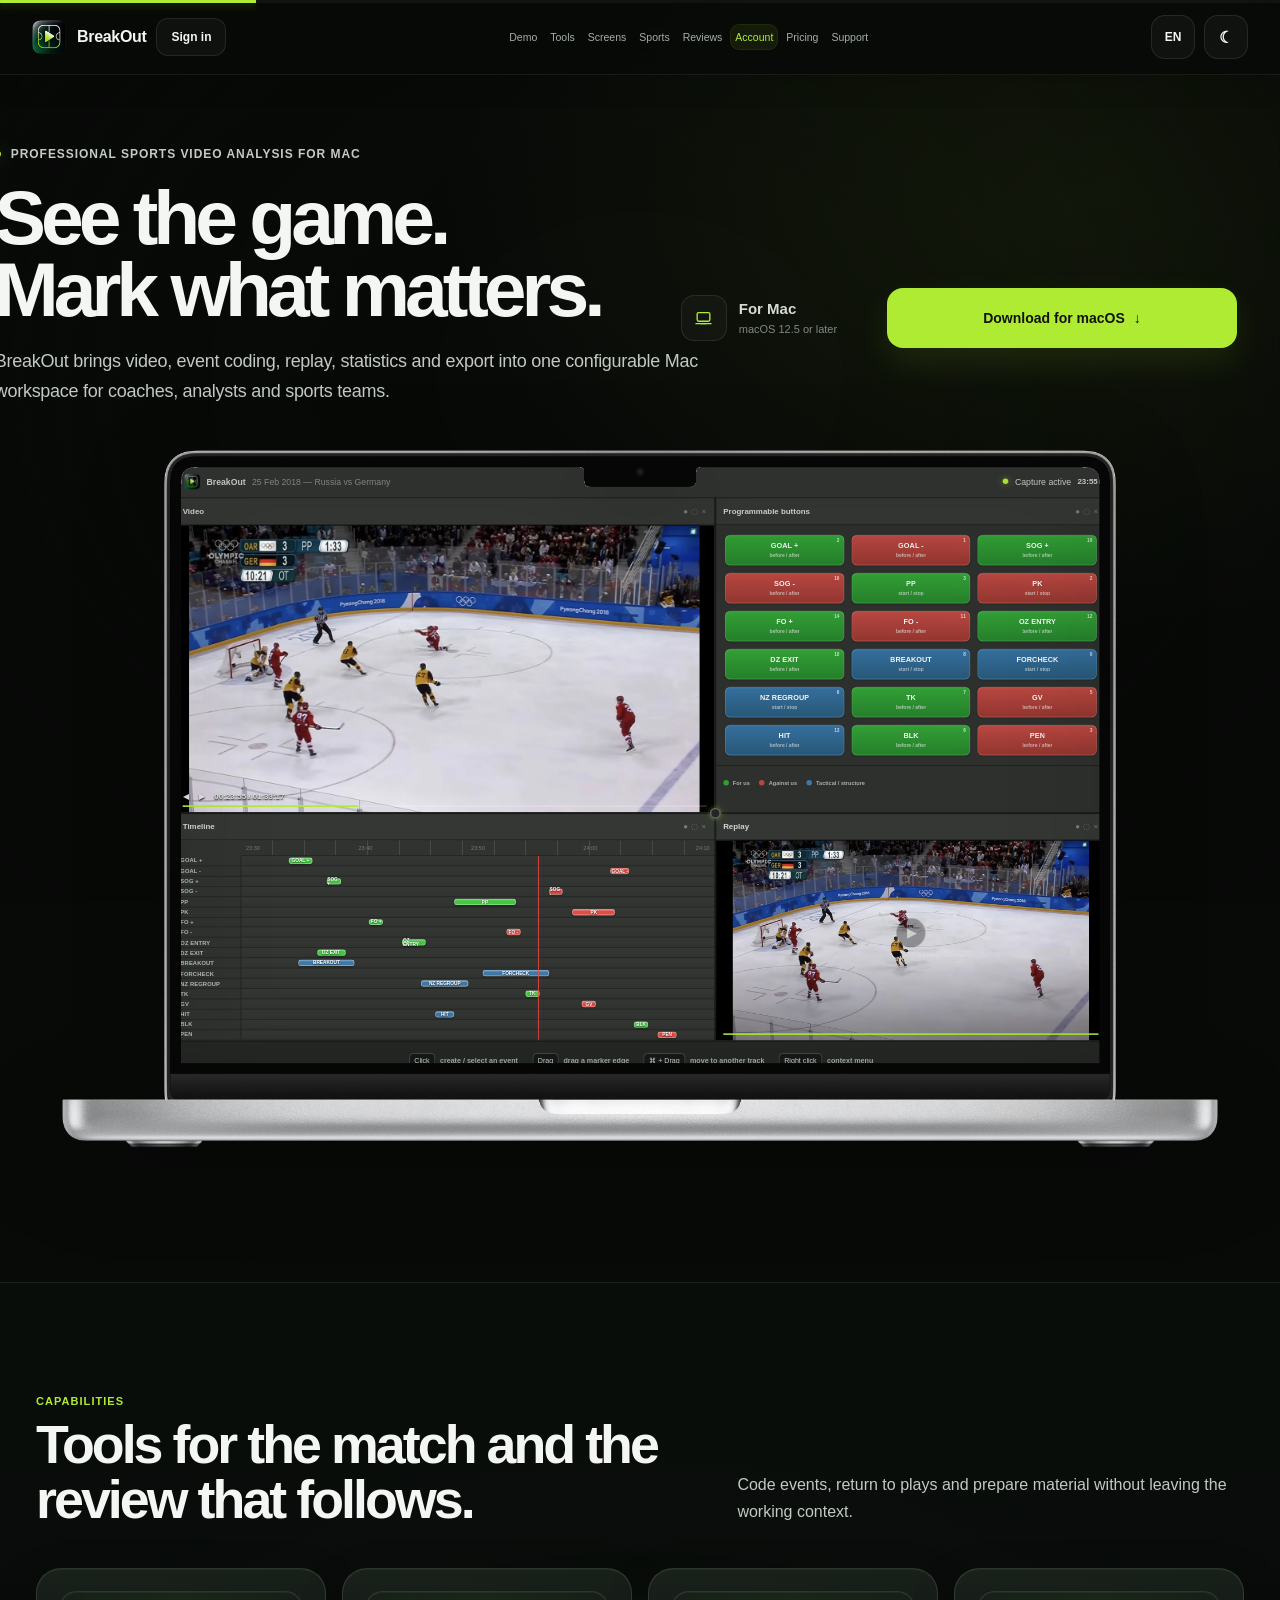
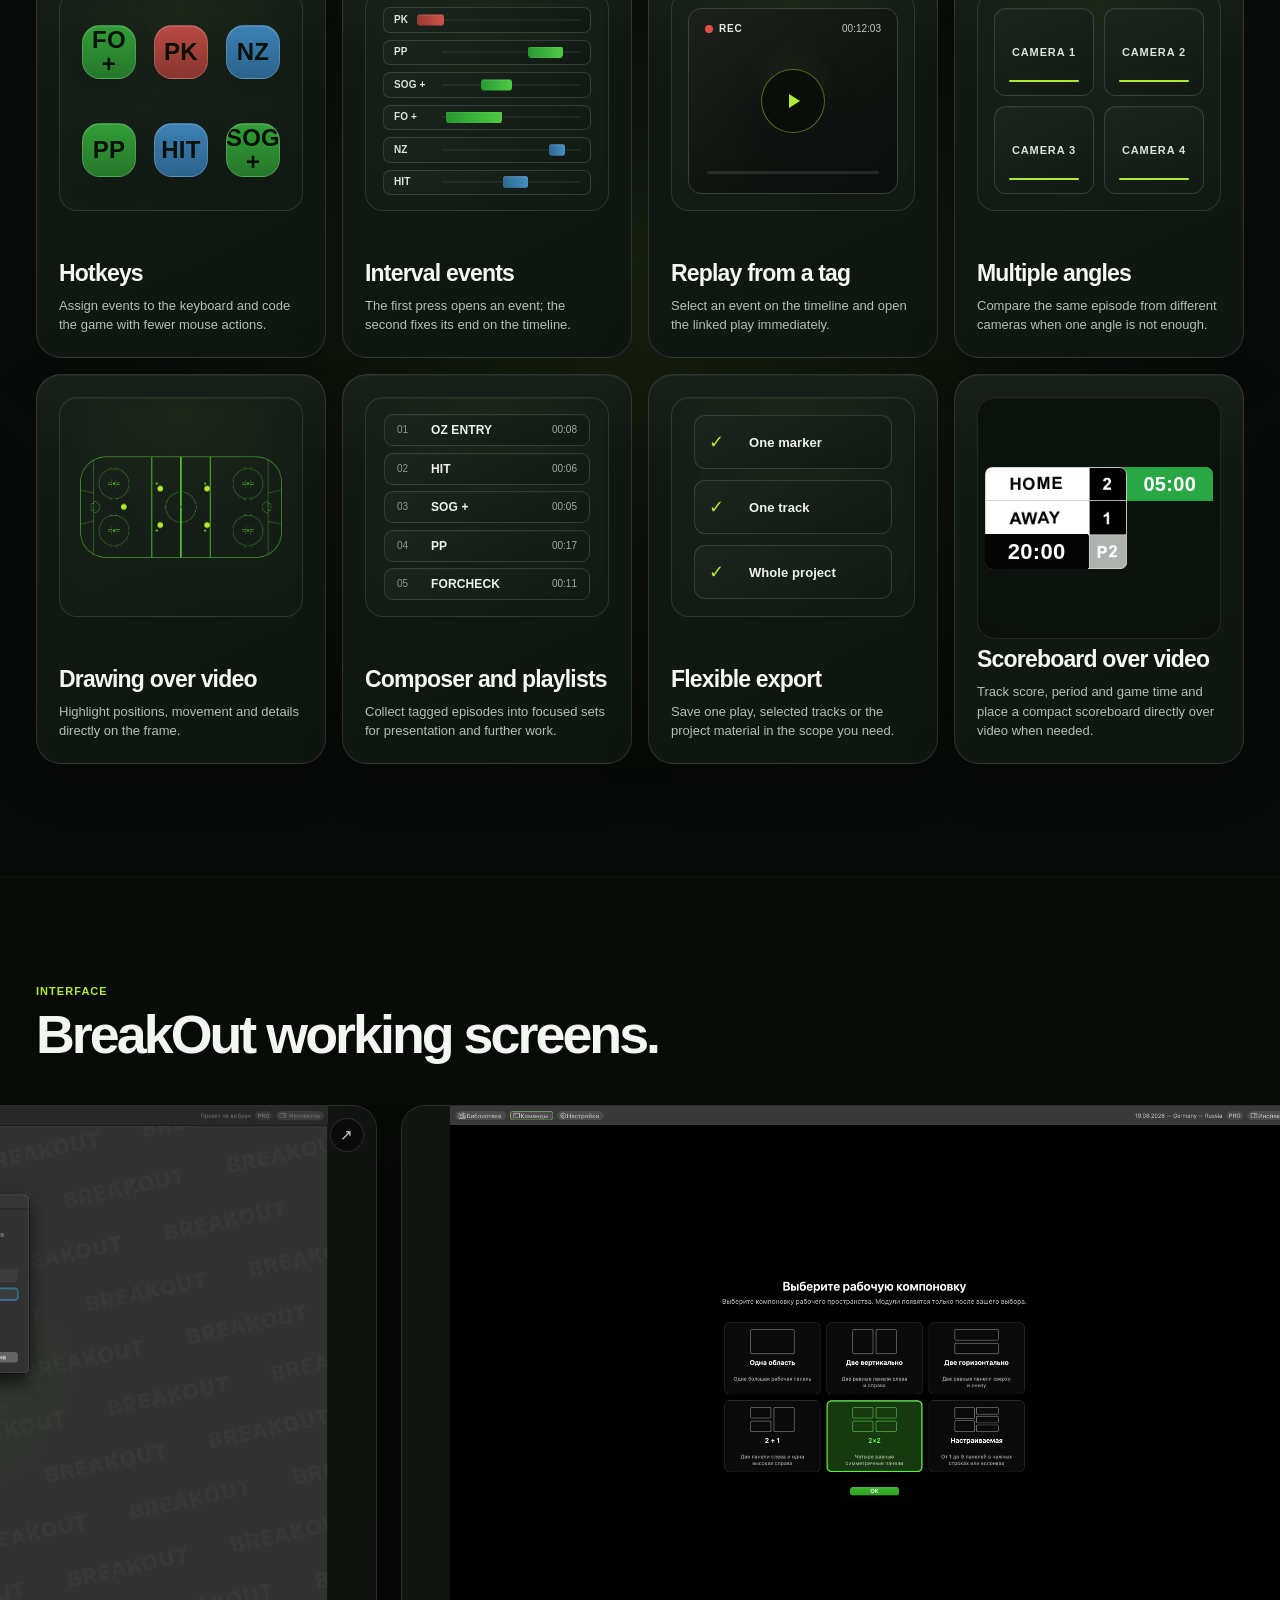
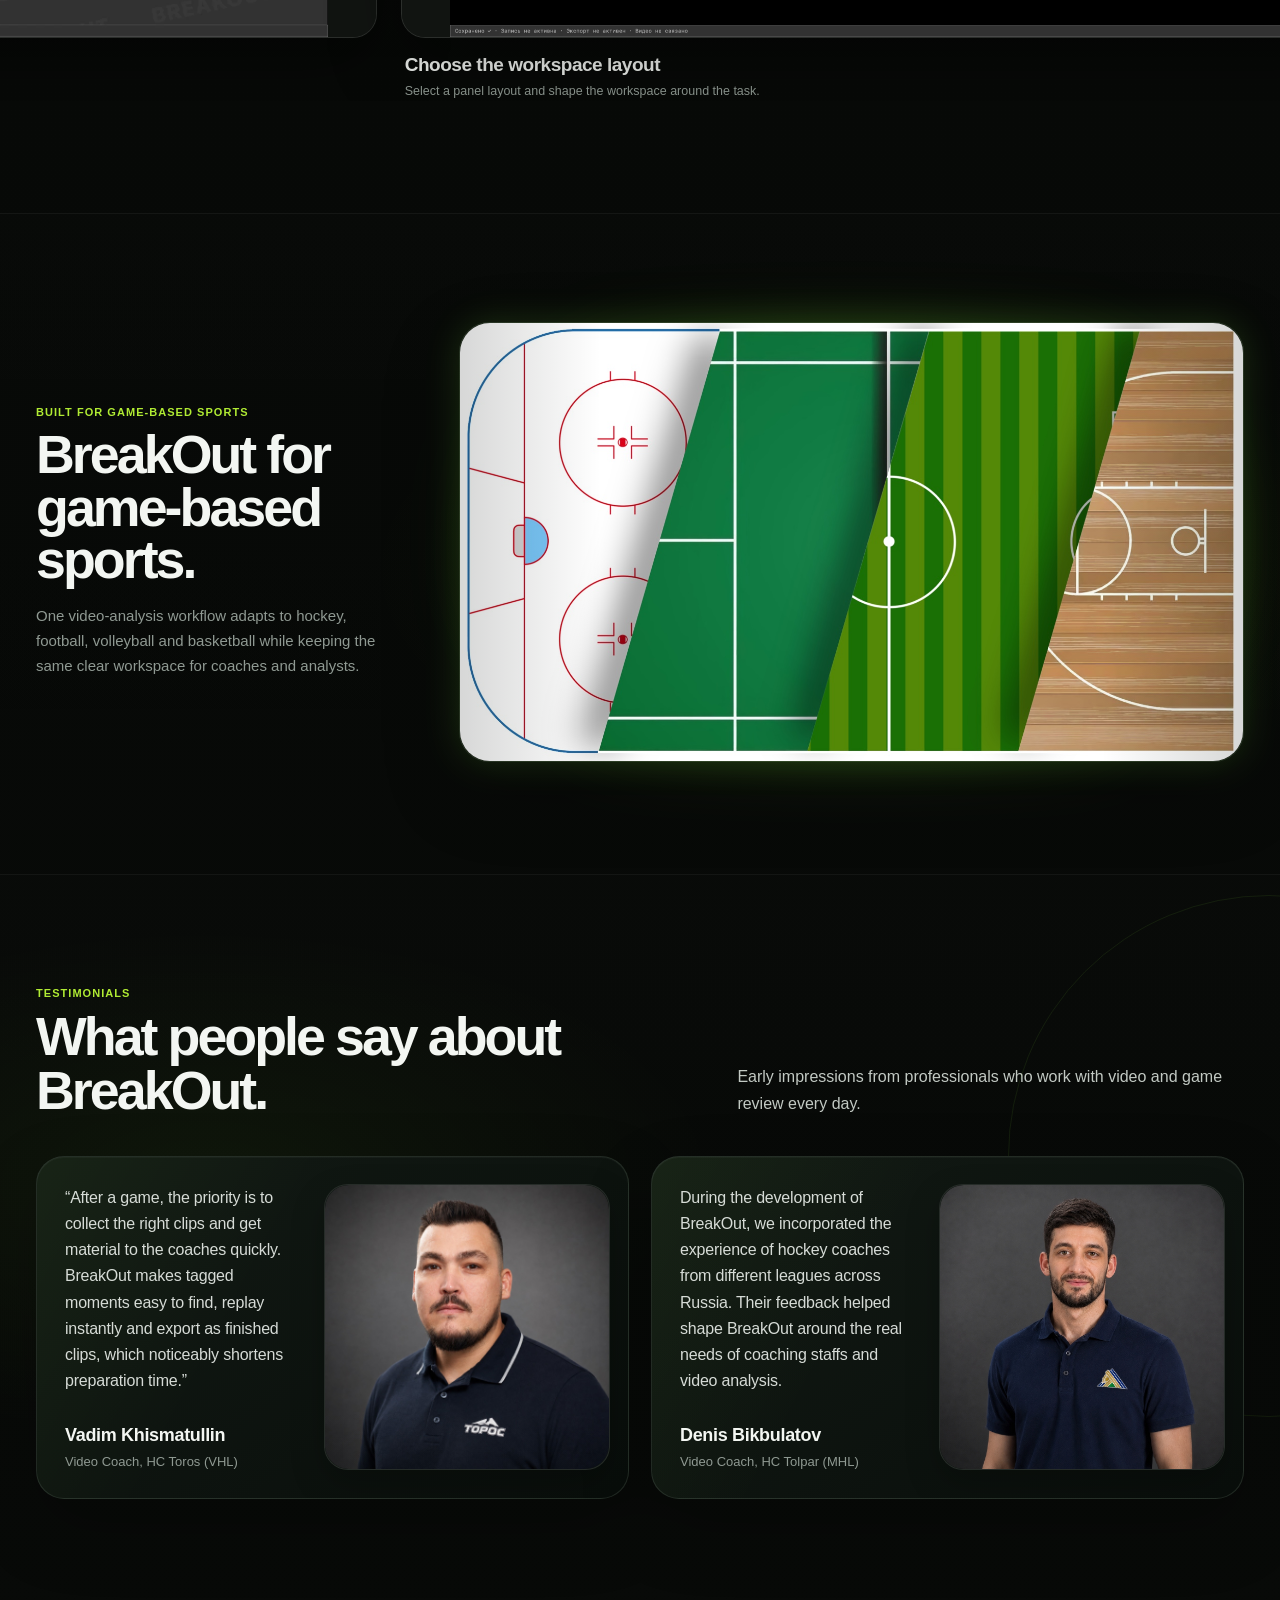
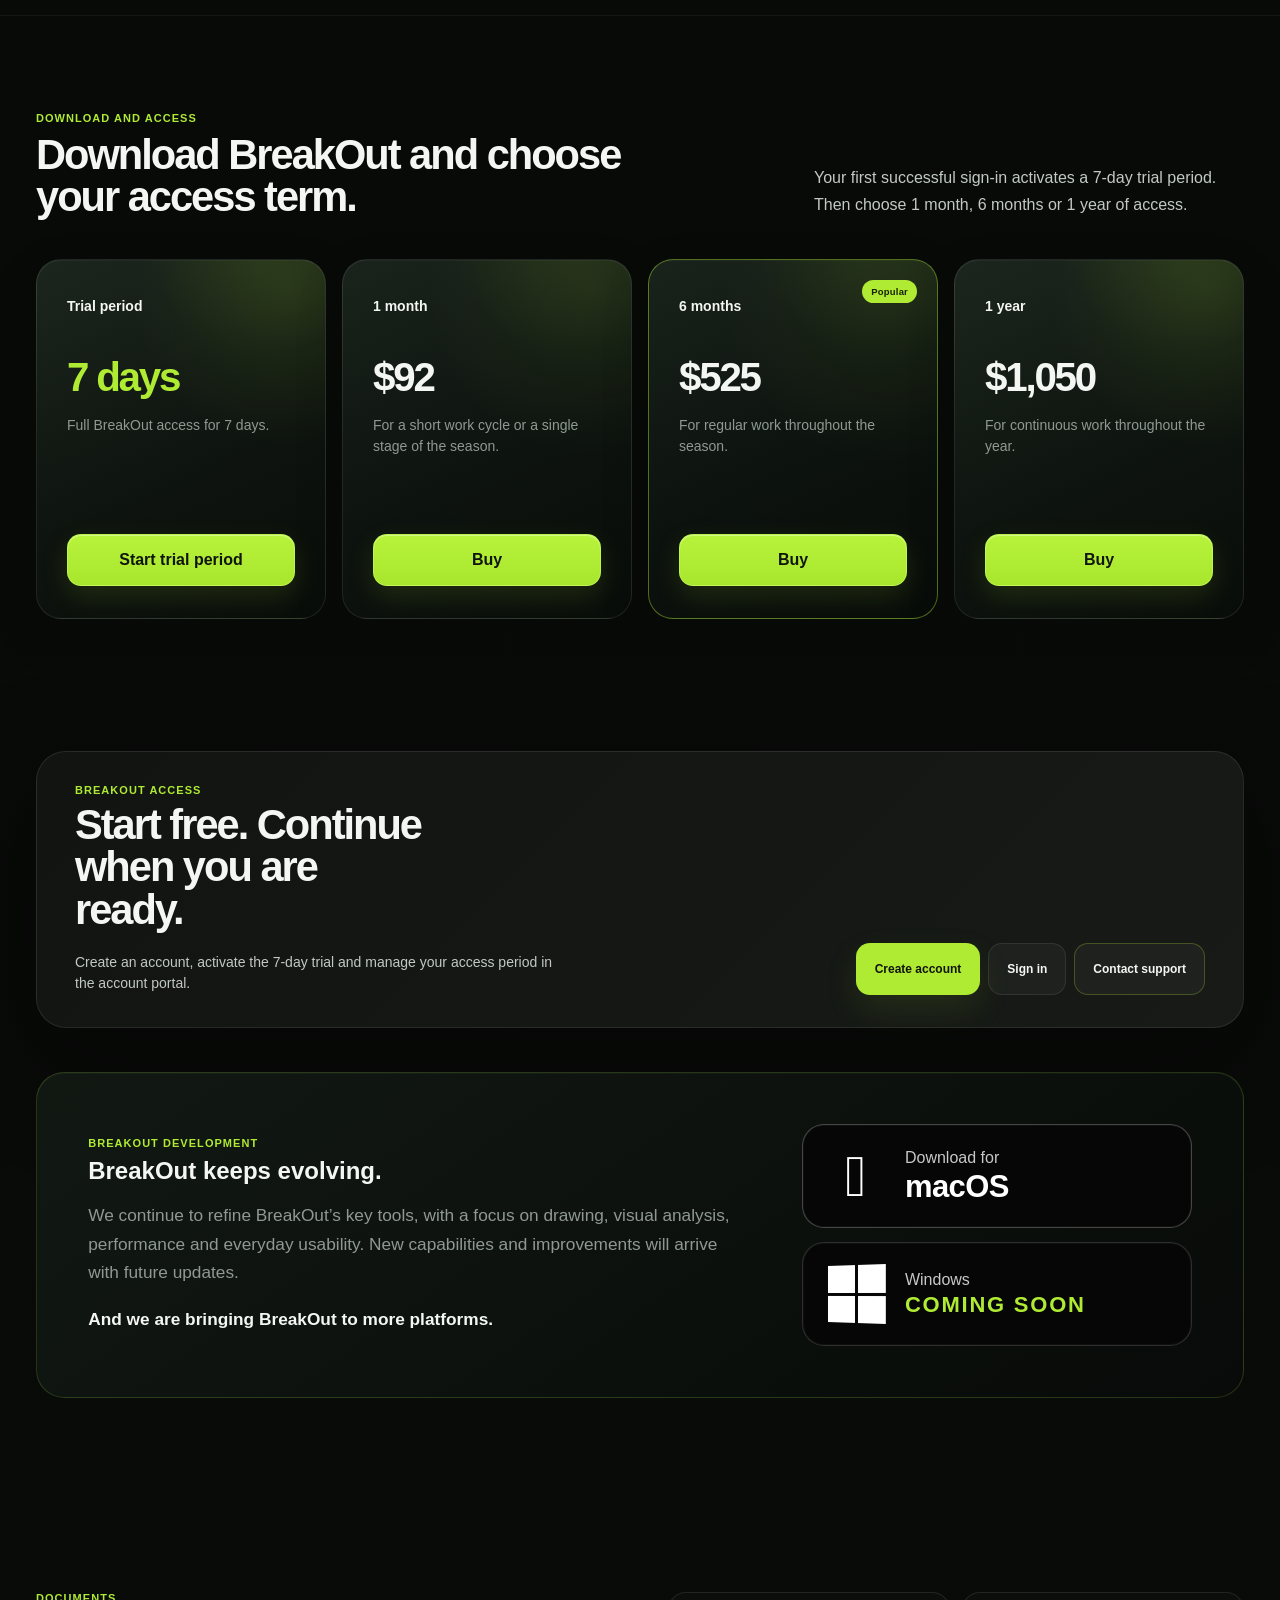
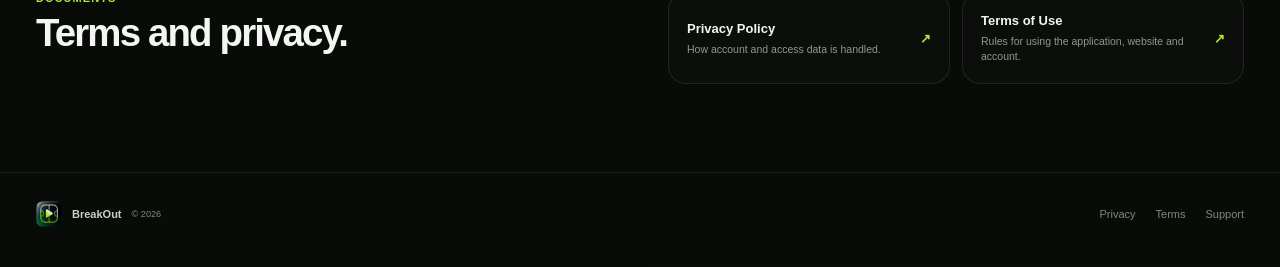
==== index.html @ a40f2118 "Add files via upload" ====
<!doctype html>
<html lang="ru">
<head>
  <meta http-equiv="Cache-Control" content="no-cache, no-store, must-revalidate">
  <meta http-equiv="Pragma" content="no-cache">
  <meta http-equiv="Expires" content="0">
  <meta charset="utf-8">
  <meta http-equiv="Cache-Control" content="no-cache, no-store, must-revalidate">
  <meta http-equiv="Pragma" content="no-cache">
  <meta http-equiv="Expires" content="0">
  <meta name="viewport" content="width=device-width, initial-scale=1, viewport-fit=cover">
  
  <script>try{document.documentElement.dataset.theme=localStorage.getItem('breakout-theme')||'dark'}catch(e){document.documentElement.dataset.theme='dark'}</script>
<meta name="theme-color" content="#070907">
  <meta name="description" content="BreakOut — приложение для спортивного видеоанализа на macOS: захват матча, таймлайн, программируемые кнопки, повторы, статистика и экспорт.">
  <meta name="robots" content="index,follow">
  <meta property="og:type" content="website">
  <meta property="og:title" content="BreakOut — спортивный видеоанализ для Mac">
  <meta property="og:description" content="Запись матча, маркировка событий, повтор, статистика и экспорт в одном рабочем пространстве.">
  <meta property="og:image" content="assets/breakout-og.png?v=38">
  <meta name="twitter:image" content="assets/breakout-og.png?v=38">
  <link rel="icon" href="assets/breakout-icon.png?v=38">
  <link rel="apple-touch-icon" href="assets/breakout-icon.png?v=38">
  <link rel="manifest" href="site.webmanifest">
  <link rel="stylesheet" href="styles-v41.css?v=80">
  <title>BreakOut — спортивный видеоанализ для Mac</title>
</head>
<body data-page="home">
  <div class="page-scroll-progress" aria-hidden="true"><i></i></div>
  <header class="topbar">
    <div class="nav-shell">
      <div class="brand-cluster">
        <a class="brand" href="#top" aria-label="BreakOut">
          <img src="assets/breakout-icon.png?v=38" alt="">
          <span>BreakOut</span>
        </a>
        <a class="header-signin" href="account.html?mode=signin" data-i18n="signIn">Войти</a>
      </div>
      <nav class="desktop-nav" aria-label="Основная навигация">
        <a href="#breakout-demo" data-i18n="navDemo">Демо</a>
        <a href="#features" data-i18n="navFeatures">Инструменты</a>
        <a href="#showcase" data-i18n="navShowcase">Экраны</a>
        <a href="#multisport" data-i18n="navSports">Виды спорта</a>
        <a href="#reviews" data-i18n="navReviews">Отзывы</a>
        <a href="#account" data-i18n="navAccount">Аккаунт</a>
        <a href="#pricing" data-i18n="navPricing">Тарифы</a>
        <a href="support.html" data-i18n="navSupport">Поддержка</a>
      </nav>
      <div class="nav-actions">
        <button class="utility-toggle language-toggle" type="button" data-lang-toggle aria-label="Сменить язык" title="Сменить язык"><span data-lang-current>RU</span></button>
        <button class="utility-toggle theme-toggle" type="button" data-theme-toggle aria-label="Сменить тему" title="Сменить тему"><span data-theme-icon aria-hidden="true">☾</span></button>
        <button class="menu-btn" type="button" aria-label="Меню" aria-expanded="false">☰</button>
      </div>
    </div>
    <div class="mobile-nav">
      <a href="#breakout-demo" data-i18n="navDemo">Демо</a>
      <a href="#features" data-i18n="navFeatures">Инструменты</a>
      <a href="#showcase" data-i18n="navShowcase">Экраны</a>
      <a href="#multisport" data-i18n="navSports">Виды спорта</a>
      <a href="#reviews" data-i18n="navReviews">Отзывы</a>
      <a href="#account" data-i18n="navAccount">Аккаунт</a>
      <a href="#pricing" data-i18n="navPricing">Тарифы</a>
      <a href="support.html" data-i18n="navSupport">Поддержка</a>
    </div>
  </header>

  <main id="top">
    <section class="hero full-section hero-demo">
      <div class="hero-shell hero-demo-shell">
        <div class="hero-copy hero-copy-grid hero-intro-grid">
          <div class="hero-copy-main hero-intro-copy">
            <div class="eyebrow"><span></span><b data-i18n="eyebrow">Профессиональный спортивный видеоанализ для Mac</b></div>
            <h1 data-i18n-lines="heroTitle">Видеть игру.
Отмечать главное.</h1>
            <p class="hero-lead" data-i18n="heroLead">BreakOut объединяет работу с видео, событиями, повтором, статистикой и экспортом в одном настраиваемом рабочем пространстве — для тренеров, аналитиков и спортивных команд.</p>
            <div class="hero-actions hero-actions-single">
              <button class="button primary" data-action="download"><span data-i18n="download">Скачать для macOS</span><span>↓</span></button>
            </div>
            <div class="platform-pill">
              <span class="platform-icon" aria-hidden="true"><svg viewBox="0 0 24 24" fill="none" stroke="currentColor" stroke-width="1.7" stroke-linecap="round" stroke-linejoin="round"><rect x="4" y="4.5" width="16" height="11" rx="1.8"></rect><path d="M2.5 18.5h19"></path><path d="M9 18.5h6"></path></svg></span>
              <span><strong data-i18n="forMac">Для Mac</strong><small data-i18n="macRequirement">macOS 12.5 и новее</small></span>
            </div>
          </div>

          <div class="hero-product-visual hero-desktop-cta" aria-label="Скачать BreakOut для Mac">
            <div class="platform-pill hero-desktop-platform">
              <span class="platform-icon" aria-hidden="true"><svg viewBox="0 0 24 24" fill="none" stroke="currentColor" stroke-width="1.7" stroke-linecap="round" stroke-linejoin="round"><rect x="4" y="4.5" width="16" height="11" rx="1.8"></rect><path d="M2.5 18.5h19"></path><path d="M9 18.5h6"></path></svg></span>
              <span><strong data-i18n="forMac">Для Mac</strong><small data-i18n="macRequirement">macOS 12.5 и новее</small></span>
            </div>
            <button class="button primary hero-desktop-download" data-action="download"><span data-i18n="download">Скачать для macOS</span><span>↓</span></button>
          </div>
        </div>

        <div class="demo-laptop-stage">
          <img class="demo-laptop-frame" src="assets/macbook-demo-frame-v56.png" alt="" aria-hidden="true">
          <div class="demo-shell-wrap">
          <div class="demo-app" id="breakout-demo" style="--split-x:58%;--split-y:58%">
            <div class="demo-titlebar">
              <div class="demo-brand"><img src="assets/breakout-icon.png?v=38" alt=""><span>BreakOut</span><em>25 Feb 2018 — Russia vs Germany</em></div>
              <div class="demo-status"><span class="record-dot"></span><span data-i18n="captureActive">Захват активен</span><b id="demo-clock">23:54</b></div>
            </div>
            <div class="demo-grid">
              <section class="demo-pane capture-pane">
                <div class="pane-bar"><strong data-i18n="captureModule">Просмотр видео</strong><span class="pane-actions">● ◌ ×</span></div>
                <div class="capture-stage">
                  <img src="assets/olympic-frame-2018.webp" alt="Olympic hockey match frame">
                  <div class="capture-overlay"><span>◀</span><span>▶</span><b id="capture-time">00:23:54 / 01:33:17</b></div>
                  <div class="capture-progress"><i id="capture-progress-fill"></i></div>
                </div>
              </section>

              <section class="demo-pane buttons-pane">
                <div class="pane-bar"><strong data-i18n="buttonsModule">Программируемые кнопки</strong><span class="pane-actions">● ◌ ×</span></div>
                <div class="coding-buttons">
                  <button class="coding-btn positive" type="button" data-mode="beforeAfter" data-name="GOAL +" data-track="goal_for" data-color="#43c83f" data-count="2"><em class="coding-count">2</em><span>GOAL +</span><small data-i18n="beforeAfterShort">до / после</small></button>
                  <button class="coding-btn negative" type="button" data-mode="beforeAfter" data-name="GOAL -" data-track="goal_against" data-color="#df4d45" data-count="1"><em class="coding-count">1</em><span>GOAL -</span><small data-i18n="beforeAfterShort">до / после</small></button>
                  <button class="coding-btn positive" type="button" data-mode="beforeAfter" data-name="SOG +" data-track="sog_for" data-color="#43c83f" data-count="19"><em class="coding-count">19</em><span>SOG +</span><small data-i18n="beforeAfterShort">до / после</small></button>
                  <button class="coding-btn negative" type="button" data-mode="beforeAfter" data-name="SOG -" data-track="sog_against" data-color="#df4d45" data-count="16"><em class="coding-count">16</em><span>SOG -</span><small data-i18n="beforeAfterShort">до / после</small></button>
                  <button class="coding-btn positive" type="button" data-mode="pressAndRelease" data-name="PP" data-track="pp" data-color="#43c83f" data-count="3"><em class="coding-count">3</em><span>PP</span><small data-i18n="startStopShort">старт / стоп</small></button>
                  <button class="coding-btn negative" type="button" data-mode="pressAndRelease" data-name="PK" data-track="pk" data-color="#df4d45" data-count="2"><em class="coding-count">2</em><span>PK</span><small data-i18n="startStopShort">старт / стоп</small></button>
                  <button class="coding-btn positive" type="button" data-mode="beforeAfter" data-name="FO +" data-track="fo_win" data-color="#43c83f" data-count="14"><em class="coding-count">14</em><span>FO +</span><small data-i18n="beforeAfterShort">до / после</small></button>
                  <button class="coding-btn negative" type="button" data-mode="beforeAfter" data-name="FO -" data-track="fo_loss" data-color="#df4d45" data-count="11"><em class="coding-count">11</em><span>FO -</span><small data-i18n="beforeAfterShort">до / после</small></button>
                  <button class="coding-btn positive" type="button" data-mode="beforeAfter" data-name="OZ ENTRY" data-track="oz_entry" data-color="#43c83f" data-count="12"><em class="coding-count">12</em><span>OZ ENTRY</span><small data-i18n="beforeAfterShort">до / после</small></button>
                  <button class="coding-btn positive" type="button" data-mode="beforeAfter" data-name="DZ EXIT" data-track="dz_exit" data-color="#43c83f" data-count="10"><em class="coding-count">10</em><span>DZ EXIT</span><small data-i18n="beforeAfterShort">до / после</small></button>
                  <button class="coding-btn tactical" type="button" data-mode="pressAndRelease" data-name="BREAKOUT" data-track="breakout" data-color="#3f78a7" data-count="8"><em class="coding-count">8</em><span>BREAKOUT</span><small data-i18n="startStopShort">старт / стоп</small></button>
                  <button class="coding-btn tactical" type="button" data-mode="pressAndRelease" data-name="FORCHECK" data-track="forcheck" data-color="#3f78a7" data-count="9"><em class="coding-count">9</em><span>FORCHECK</span><small data-i18n="startStopShort">старт / стоп</small></button>
                  <button class="coding-btn tactical" type="button" data-mode="pressAndRelease" data-name="NZ REGROUP" data-track="nz_regroup" data-color="#3f78a7" data-count="6"><em class="coding-count">6</em><span>NZ REGROUP</span><small data-i18n="startStopShort">старт / стоп</small></button>
                  <button class="coding-btn positive" type="button" data-mode="beforeAfter" data-name="TK" data-track="takeaway" data-color="#43c83f" data-count="7"><em class="coding-count">7</em><span>TK</span><small data-i18n="beforeAfterShort">до / после</small></button>
                  <button class="coding-btn negative" type="button" data-mode="beforeAfter" data-name="GV" data-track="giveaway" data-color="#df4d45" data-count="5"><em class="coding-count">5</em><span>GV</span><small data-i18n="beforeAfterShort">до / после</small></button>
                  <button class="coding-btn tactical" type="button" data-mode="beforeAfter" data-name="HIT" data-track="hit" data-color="#3f78a7" data-count="13"><em class="coding-count">13</em><span>HIT</span><small data-i18n="beforeAfterShort">до / после</small></button>
                  <button class="coding-btn positive" type="button" data-mode="beforeAfter" data-name="BLK" data-track="block" data-color="#43c83f" data-count="6"><em class="coding-count">6</em><span>BLK</span><small data-i18n="beforeAfterShort">до / после</small></button>
                  <button class="coding-btn negative" type="button" data-mode="beforeAfter" data-name="PEN" data-track="penalty" data-color="#df4d45" data-count="3"><em class="coding-count">3</em><span>PEN</span><small data-i18n="beforeAfterShort">до / после</small></button>
                </div>
                <div class="coding-legend coding-legend-pro">
                  <span><i class="legend-positive"></i><b data-i18n="legendPositive">Наша команда</b></span>
                  <span><i class="legend-negative"></i><b data-i18n="legendNegative">Против нас</b></span>
                  <span><i class="legend-tactical"></i><b data-i18n="legendTactical">Тактика / структура</b></span>
                </div>
              </section>

              <section class="demo-pane timeline-pane">
                <div class="pane-bar"><strong data-i18n="timelineModule">Таймлайн</strong><span class="pane-actions">● ◌ ×</span></div>
                <div class="timeline-demo" id="timeline-demo">
                  <div class="timeline-ruler"><span>23:30</span><span>23:40</span><span>23:50</span><span>24:00</span><span>24:10</span></div>
                  <div class="timeline-tracks" id="timeline-tracks">
                    <div class="demo-track" data-track="goal_for"><label>GOAL +</label><div class="track-surface"></div></div>
                    <div class="demo-track" data-track="goal_against"><label>GOAL -</label><div class="track-surface"></div></div>
                    <div class="demo-track" data-track="sog_for"><label>SOG +</label><div class="track-surface"></div></div>
                    <div class="demo-track" data-track="sog_against"><label>SOG -</label><div class="track-surface"></div></div>
                    <div class="demo-track" data-track="pp"><label>PP</label><div class="track-surface"></div></div>
                    <div class="demo-track" data-track="pk"><label>PK</label><div class="track-surface"></div></div>
                    <div class="demo-track" data-track="fo_win"><label>FO +</label><div class="track-surface"></div></div>
                    <div class="demo-track" data-track="fo_loss"><label>FO -</label><div class="track-surface"></div></div>
                    <div class="demo-track" data-track="oz_entry"><label>OZ ENTRY</label><div class="track-surface"></div></div>
                    <div class="demo-track" data-track="dz_exit"><label>DZ EXIT</label><div class="track-surface"></div></div>
                    <div class="demo-track" data-track="breakout"><label>BREAKOUT</label><div class="track-surface"></div></div>
                    <div class="demo-track" data-track="forcheck"><label>FORCHECK</label><div class="track-surface"></div></div>
                    <div class="demo-track" data-track="nz_regroup"><label>NZ REGROUP</label><div class="track-surface"></div></div>
                    <div class="demo-track" data-track="takeaway"><label>TK</label><div class="track-surface"></div></div>
                    <div class="demo-track" data-track="giveaway"><label>GV</label><div class="track-surface"></div></div>
                    <div class="demo-track" data-track="hit"><label>HIT</label><div class="track-surface"></div></div>
                    <div class="demo-track" data-track="block"><label>BLK</label><div class="track-surface"></div></div>
                    <div class="demo-track" data-track="penalty"><label>PEN</label><div class="track-surface"></div></div>
                  </div>
                  <div class="demo-playhead" id="demo-playhead"></div>
                </div>
              </section>

              <section class="demo-pane replay-pane">
                <div class="pane-bar"><strong data-i18n="replayModule">Повтор</strong><span class="pane-actions">● ◌ ×</span></div>
                <div class="replay-stage" id="replay-stage">
                  <img src="assets/olympic-frame-2018.webp" alt="Olympic hockey replay frame">
                  <div class="replay-shade"></div>
                  <div class="replay-empty" id="replay-empty"><span>▶</span><b data-i18n="selectMarker">Выберите метку на таймлайне</b></div>
                  <div class="replay-info" id="replay-info"><span class="replay-event-color"></span><b id="replay-name">GOAL +</b><small id="replay-time">00:23:54</small></div>
                  <div class="replay-progress"><i id="replay-progress-fill"></i></div>
                </div>
              </section>

              <div class="splitter vertical" id="splitter-x"></div>
              <div class="splitter horizontal" id="splitter-y"></div>
              <div class="splitter-knob"></div>
            </div>
            <div class="demo-help">
              <span><kbd>Click</kbd><b data-i18n="helpClick">создать / выбрать событие</b></span>
              <span><kbd>Drag</kbd><b data-i18n="helpResize">потянуть край метки</b></span>
              <span><kbd>⌘ + Drag</kbd><b data-i18n="helpMove">перенести на другую линию</b></span>
              <span><kbd>Right click</kbd><b data-i18n="helpContext">контекстное меню</b></span>
            </div>
          </div>
        </div>
        <div class="hero-demo-label hero-demo-label-below">
          <span class="live-dot"></span>
          <strong data-i18n="demoKicker">Интерактивное демо</strong>
          <span data-i18n="demoIntro">Пример кодирования: 18 хоккейных тегов, таймлайн и повтор.</span>
        </div>
        </div>
      </div>
    </section>

    <section class="section capabilities-section" id="features">
      <div class="content-shell">
        <div class="section-heading capabilities-heading">
          <div>
            <div class="kicker" data-i18n="featuresKicker">Возможности</div>
            <h2 data-i18n="featuresTitle">Инструменты для матча и последующего разбора.</h2>
          </div>
          <p data-i18n="featuresIntro">Отмечайте события, возвращайтесь к эпизодам и готовьте материал в том же рабочем пространстве.</p>
        </div>
        <div class="capabilities-grid">
          <article class="capability-card">
            <div class="capability-visual hotkey-ui" aria-hidden="true">
              <div class="hotkey-chip positive"><b>FO +</b></div>
              <div class="hotkey-chip negative"><b>PK</b></div>
              <div class="hotkey-chip tactical"><b>NZ</b></div>
              <div class="hotkey-chip positive"><b>PP</b></div>
              <div class="hotkey-chip tactical"><b>HIT</b></div>
              <div class="hotkey-chip positive"><b>SOG +</b></div>
            </div>
            <h3 data-i18n="f1t">Горячие клавиши</h3><p data-i18n="f1d">Назначайте события на клавиатуру и кодируйте игру без лишних движений мышью.</p>
          </article>
          <article class="capability-card">
            <div class="capability-visual interval-ui interval-ui-v29" aria-hidden="true">
              <div class="interval-track negative"><span>PK</span><i style="--l:64%;--w:19%"></i></div>
              <div class="interval-track positive"><span>PP</span><i style="--l:29%;--w:30%"></i></div>
              <div class="interval-track positive"><span>SOG +</span><i style="--l:48%;--w:12%"></i></div>
              <div class="interval-track positive multi"><span>FO +</span><i style="--l:20%;--w:5%"></i><i style="--l:66%;--w:5%"></i></div>
              <div class="interval-track tactical multi"><span>NZ</span><i style="--l:35%;--w:5%"></i><i style="--l:59%;--w:5%"></i></div>
              <div class="interval-track tactical multi"><span>HIT</span><i style="--l:24%;--w:5%"></i><i style="--l:49%;--w:5%"></i><i style="--l:82%;--w:5%"></i></div>
            </div>
            <h3 data-i18n="f4t">Интервальные события</h3><p data-i18n="f4d">Первое нажатие открывает событие, второе фиксирует его окончание на таймлайне.</p>
          </article>
          <article class="capability-card">
            <div class="capability-visual replay-ui" aria-hidden="true">
              <div class="replay-preview"><span class="replay-rec"><i></i>REC</span><small>00:12:03</small><span class="replay-play" aria-hidden="true"><span class="replay-glyph replay-glyph-play"></span><span class="replay-glyph replay-glyph-pause"><i></i><i></i></span></span><i class="replay-progress"></i></div>
            </div>
            <h3 data-i18n="f2t">Повтор из метки</h3><p data-i18n="f2d">Выберите событие на таймлайне и сразу откройте связанный с ним эпизод.</p>
          </article>
          <article class="capability-card">
            <div class="capability-visual cameras-ui" aria-hidden="true">
              <div><span>CAMERA 1</span></div><div><span>CAMERA 2</span></div><div><span>CAMERA 3</span></div><div><span>CAMERA 4</span></div>
            </div>
            <h3 data-i18n="depth1Title">Несколько ракурсов</h3><p data-i18n="depth1Text">Сопоставляйте один эпизод с разных камер, когда одного угла недостаточно.</p>
          </article>
          <article class="capability-card">
            <div class="capability-visual drawing-ui" aria-hidden="true"><img src="assets/hockey-rink-green.png" alt="" class="rink-reference"><svg class="tactic-overlay" viewBox="0 0 400 220" preserveAspectRatio="xMidYMid meet"><circle class="tactic-magnet magnet-1" cx="90" cy="110" r="10"/><circle class="tactic-magnet magnet-2" cx="160" cy="75" r="10"/><circle class="tactic-magnet magnet-3" cx="250" cy="75" r="10"/><circle class="tactic-magnet magnet-4" cx="160" cy="145" r="10"/><circle class="tactic-magnet magnet-5" cx="250" cy="145" r="10"/></svg></div>
            <h3 data-i18n="depth2Title">Рисование поверх видео</h3><p data-i18n="depth2Text">Отмечайте позиции и направления прямо на кадре для наглядного разбора.</p>
          </article>
          <article class="capability-card">
            <div class="capability-visual composer-ui" aria-hidden="true">
              <div><span>01</span><b>OZ ENTRY</b><small>00:08</small></div>
              <div><span>02</span><b>HIT</b><small>00:06</small></div>
              <div><span>03</span><b>SOG +</b><small>00:05</small></div>
              <div><span>04</span><b>PP</b><small>00:17</small></div>
              <div><span>05</span><b>FORCHECK</b><small>00:11</small></div>
            </div>
            <h3 data-i18n="depth3Title">Компоузер и плейлисты</h3><p data-i18n="depth3Text">Собирайте отмеченные эпизоды в последовательности для показа и дальнейшей работы.</p>
          </article>
          <article class="capability-card">
            <div class="capability-visual export-ui" aria-hidden="true">
              <div><span>✓</span><b data-i18n="exportOneMarker">Одна метка</b></div>
              <div><span>✓</span><b data-i18n="exportOneLine">Одна линия</b></div>
              <div><span>✓</span><b data-i18n="exportWholeProject">Весь проект</b></div>
            </div>
            <h3 data-i18n="f3t">Гибкий экспорт</h3><p data-i18n="f3d">Сохраняйте один эпизод, выбранные дорожки или материал проекта в нужном объёме.</p>
          </article>
          <article class="capability-card">
            <div class="capability-visual scoreboard-ui scoreboard-reference-ui" aria-hidden="true">
              <div class="scoreboard-art"><img src="assets/scoreboard-reference.png" alt="" class="scoreboard-reference-image"><span class="scoreboard-overlay scoreboard-main-time">08:42</span><span class="scoreboard-overlay scoreboard-pp-time">01:18</span></div>
            </div>
            <h3 data-i18n="depth4Title">Табло поверх видео</h3><p data-i18n="depth4Text">Показывайте счёт, игровое время, период и Power Play прямо поверх видео.</p>
          </article>
        </div>
      </div>
    </section>

    <section class="showcase-section" id="showcase">
      <div class="content-shell showcase-heading">
        <div>
          <div class="kicker" data-i18n="showcaseKicker">Интерфейс</div>
          <h2 data-i18n="showcaseTitle">Рабочие экраны BreakOut.</h2>
        </div>
      </div>

      <div class="carousel-wrap" aria-roledescription="carousel">
        <div class="showcase-track" tabindex="0">

          <article class="showcase-slide" data-slide="0">
            <div class="slide-image"><img src="assets/project-create.webp" alt="Создайте проект в BreakOut" loading="lazy"></div>
            <div class="slide-caption"><div><h3 data-i18n="slide1t">Создайте проект</h3><p data-i18n="slide1d">Задайте команды и начните новый матч в отдельном проекте.</p></div></div>
          </article>
          <article class="showcase-slide" data-slide="1">
            <div class="slide-image"><img src="assets/layout-select.webp" alt="Выберите рабочую компоновку в BreakOut" loading="lazy"></div>
            <div class="slide-caption"><div><h3 data-i18n="slide2t">Выберите рабочую компоновку</h3><p data-i18n="slide2d">Выберите подходящую схему панелей и соберите экран под свою работу.</p></div></div>
          </article>
          <article class="showcase-slide" data-slide="2">
            <div class="slide-image"><img src="assets/module-select.webp" alt="Выбор модулей в BreakOut" loading="lazy"></div>
            <div class="slide-caption"><div><h3 data-i18n="slide3t">Настройте модули</h3><p data-i18n="slide3d">Определите, какие инструменты будут работать в каждой панели: захват, таймлайн, кнопки, повтор и другие модули.</p></div></div>
          </article>
          <article class="showcase-slide" data-slide="3">
            <div class="slide-image"><img src="assets/buttons-hotkeys.webp" alt="Настройте кодирование в BreakOut" loading="lazy"></div>
            <div class="slide-caption"><div><h3 data-i18n="slide4t">Настройте кодирование</h3><p data-i18n="slide4d">Создайте программируемые кнопки, назначьте горячие клавиши и задайте логику событий.</p></div></div>
          </article>
          <article class="showcase-slide" data-slide="4">
            <div class="slide-image"><img src="assets/workspace-live-new.webp" alt="BreakOut во время матча" loading="lazy"></div>
            <div class="slide-caption"><div><h3 data-i18n="slide5t">Работайте по ходу матча</h3><p data-i18n="slide5d">Видео, программируемые кнопки, таймлайн и повтор остаются перед глазами одновременно.</p></div></div>
          </article>
          <article class="showcase-slide" data-slide="5">
            <div class="slide-image"><img src="assets/stats-export-new.webp" alt="Гибкий экспорт после матча в BreakOut" loading="lazy"></div>
            <div class="slide-caption"><div><h3 data-i18n="slide6t">Гибкий экспорт после матча</h3><p data-i18n="slide6d">Экспортируйте отдельные эпизоды, материал по дорожкам или весь проект — в зависимости от задачи.</p></div></div>
          </article>
        </div>
      </div>
    </section>

    <section class="section multisport-section" id="multisport">
      <div class="content-shell multisport-shell">
        <div class="multisport-copy">
          <div class="kicker" data-i18n="multisportKicker">Для игровых видов спорта</div>
          <h2 data-i18n="multisportTitle">BreakOut для игровых видов спорта.</h2>
          <p data-i18n="multisportText">Единый рабочий процесс видеоанализа адаптируется под хоккей, футбол, волейбол и баскетбол, сохраняя понятный инструмент для тренеров и аналитиков.</p>
        </div>
        <div class="multisport-visual" aria-hidden="true">
          <img src="assets/multisport-field-v2.png" alt="">
        </div>
      </div>
    </section>

    <section class="section testimonials-section" id="reviews">
      <div class="content-shell">
        <div class="section-heading testimonials-heading">
          <div>
            <div class="kicker" data-i18n="testimonialsKicker">Отзывы</div>
            <h2 data-i18n="testimonialsTitle">Что говорят о BreakOut.</h2>
          </div>
          <p data-i18n="testimonialsIntro">Первые впечатления специалистов, которые работают с видео и разбором игры каждый день.</p>
        </div>

        <div class="testimonials-grid">
          <article class="testimonial-card">
            <div class="testimonial-copy">
              <blockquote data-i18n="testimonialVadimQuote">«После матча важно быстро собрать нужные эпизоды и отдать материал тренерам. В BreakOut удобно находить отмеченные моменты, сразу смотреть повтор и выгружать готовые фрагменты — на подготовку разбора уходит заметно меньше времени.»</blockquote>
              <div class="testimonial-person">
                <strong data-i18n="testimonialVadimName">Хисматуллин Вадим Александрович</strong>
                <span data-i18n="testimonialVadimRole">Тренер-видеооператор ХК «Торос» (ВХЛ)</span>
              </div>
            </div>
            <div class="testimonial-photo testimonial-photo-vadim">
              <img src="assets/testimonial-vadim.jpg" alt="Хисматуллин Вадим Александрович" loading="lazy">
            </div>
          </article>

          <article class="testimonial-card">
            <div class="testimonial-copy">
              <blockquote data-i18n="testimonialDenisQuote">При разработке BreakOut мы учитывали опыт хоккейных тренеров из разных лиг России. Их обратная связь помогла сформировать инструменты BreakOut под реальные задачи тренерских штабов.</blockquote>
              <div class="testimonial-person">
                <strong data-i18n="testimonialDenisName">Бикбулатов Денис Акзамович</strong>
                <span data-i18n="testimonialDenisRole">Видео-тренер ХК «Толпар» (МХЛ)</span>
              </div>
            </div>
            <div class="testimonial-photo testimonial-photo-denis">
              <img src="assets/testimonial-denis.jpg" alt="Бикбулатов Денис Акзамович" loading="lazy">
            </div>
          </article>
        </div>
      </div>
    </section>

    <section class="section pricing-section" id="pricing">
      <div class="content-shell">
        <div class="section-heading">
          <div><div class="kicker" data-i18n="pricingKicker">Установка и доступ</div><h2 data-i18n="pricingTitle">Скачайте BreakOut и выберите срок доступа.</h2></div>
          <p data-i18n="pricingIntro">После установки первый успешный вход активирует 7-дневный пробный период. Дальнейший доступ можно оформить на 1 месяц, 6 месяцев или 1 год.</p>
        </div>
        <div class="pricing-period-tabs" aria-label="Срок доступа">
          <button type="button" class="active" data-price-tab="0" data-i18n="trialShort">7 дней</button>
          <button type="button" data-price-tab="1" data-i18n="oneMonth">1 месяц</button>
          <button type="button" data-price-tab="2" data-i18n="sixMonths">6 месяцев</button>
          <button type="button" data-price-tab="3" data-i18n="oneYear">1 год</button>
        </div>
        <div class="pricing-grid pricing-grid-three">
          <article class="price-card trial-card">
            <div class="price-head"><span data-i18n="trialPlan">Пробный период</span></div>
            <strong data-i18n="trialPrice">7 дней</strong>
            <p data-i18n="trialCopy">Полный доступ к BreakOut в течение 7 дней.</p>
            <button class="button primary full" data-action="download" data-i18n="startTrial">Начать пробный период</button>
          </article>
          <article class="price-card monthly-card">
            <div class="price-head"><span data-i18n="oneMonth">1 месяц</span></div>
            <strong data-price-ru="7 000 ₽" data-price-en="$92">7 000 ₽</strong>
            <p data-i18n="priceMonthCopy">Для короткого рабочего цикла или одного этапа сезона.</p>
            <button class="button primary full" data-action="download" data-i18n="buyPlan">Купить</button>
          </article>
          <article class="price-card six-month-card popular-plan">
            <div class="price-head"><span data-i18n="sixMonths">6 месяцев</span><em data-i18n="popularPlan">Популярный</em></div>
            <strong data-price-ru="40 000 ₽" data-price-en="$525">40 000 ₽</strong>
            <p data-i18n="priceSixCopy">Для регулярной работы в течение сезона.</p>
            <button class="button primary full" data-action="download" data-i18n="buyPlan">Купить</button>
          </article>
          <article class="price-card annual-card">
            <div class="price-head"><span data-i18n="oneYear">1 год</span></div>
            <strong data-price-ru="80 000 ₽" data-price-en="$1,050">80 000 ₽</strong>
            <p data-i18n="priceYearCopy">Для непрерывной работы в течение года.</p>
            <button class="button primary full" data-action="download" data-i18n="buyPlan">Купить</button>
          </article>
        </div>
      </div>
    </section>


    <section class="section account-link-section" id="account">
      <div class="content-shell account-link-card account-link-card-refined">
        <div class="account-link-copy">
          <div class="kicker" data-i18n="accountKicker">Доступ к BreakOut</div>
          <h2 data-i18n="accountTitle">Начните бесплатно. Продолжайте, когда будете готовы.</h2>
          <p data-i18n="accountIntro">Создайте аккаунт, активируйте 7-дневный пробный период и управляйте сроком доступа в личном кабинете.</p>
          <div class="account-link-actions">
            <a class="button primary" href="account.html?mode=register" data-i18n="createAccount">Создать аккаунт</a>
            <a class="button secondary" href="account.html?mode=signin" data-i18n="signIn">Войти</a>
            <a class="button secondary support-pulse" href="mailto:Denbikbulatov@yandex.com" data-i18n="contactSupport">Связаться с поддержкой</a>
          </div>
        </div>
      </div>
    </section>

    <section class="section development-section" id="development">
      <div class="content-shell development-card">
        <div class="development-copy">
          <div class="kicker" data-i18n="developmentKicker">Развитие BreakOut</div>
          <h2 data-i18n="developmentTitle">BreakOut продолжает развиваться.</h2>
          <p data-i18n="developmentIntro">Мы совершенствуем ключевые инструменты BreakOut, уделяя особое внимание рисованию, визуальному анализу, производительности и удобству работы. Новые возможности и улучшения будут появляться в следующих обновлениях.</p>
          <p class="development-platform-lead" data-i18n="developmentPlatforms">И расширяем BreakOut на новые платформы.</p>
        </div>
        <div class="platform-badges">
          <a class="platform-badge platform-macos" href="#" data-action="download" aria-label="Скачать BreakOut для macOS">
            <span class="platform-logo apple-logo">●</span>
            <span class="platform-badge-copy"><small data-i18n="platformDownloadFor">Скачать для</small><strong>macOS</strong></span>
          </a>
          <div class="platform-badge platform-windows" aria-label="BreakOut для Windows готовится">
            <span class="platform-logo windows-logo"><i></i><i></i><i></i><i></i></span>
            <span class="platform-badge-copy"><small>Windows</small><strong data-i18n="windowsPreparing">ГОТОВИТСЯ</strong></span>
          </div>
        </div>
      </div>
    </section>

    <section class="section legal-links-section" id="privacy">
      <div class="content-shell legal-links-card">
        <div class="legal-links-heading"><div class="kicker" data-i18n="legalKicker">Документы</div><h2 data-i18n="legalTitle">Условия и конфиденциальность.</h2></div>
        <div class="legal-links-list">
          <a href="privacy.html"><span><strong data-i18n="privacyLinkShort">Политика конфиденциальности</strong><small data-i18n="privacyLinkDesc">Как обрабатываются данные аккаунта и доступа.</small></span><b>↗</b></a>
          <a href="terms.html"><span><strong data-i18n="termsLinkShort">Условия использования</strong><small data-i18n="termsLinkDesc">Правила использования приложения, сайта и аккаунта.</small></span><b>↗</b></a>
        </div>
      </div>
    </section>

  </main>

  <div class="demo-context" id="demo-context" aria-hidden="true">
    <button type="button" data-menu="export" data-i18n="ctxExport">Экспортировать…</button>
    <button type="button" data-menu="composer" data-i18n="ctxComposer">Добавить в Компоузер</button>
    <button type="button" data-menu="share" data-i18n="ctxShare">Поделиться видеофрагментом…</button>
    <button type="button" data-menu="details" data-i18n="ctxDetails">Открыть карточку события…</button>
    <hr>
    <button type="button" data-menu="star" data-i18n="ctxStar">Поставить звёздочку</button>
    <button type="button" class="danger" data-menu="delete" data-i18n="ctxDelete">Удалить</button>
  </div>
  <div class="demo-toast" id="demo-toast" aria-live="polite"></div>

  <div class="image-lightbox" id="image-lightbox" aria-hidden="true" role="dialog" aria-modal="true" aria-label="Просмотр скриншота">
    <button class="image-lightbox-close" type="button" data-lightbox-close aria-label="Закрыть">×</button>
    <div class="image-lightbox-inner">
      <img id="image-lightbox-img" src="" alt="">
      <div class="image-lightbox-caption" id="image-lightbox-caption"></div>
    </div>
  </div>

  <footer class="footer">
    <div class="content-shell footer-inner">
      <div class="footer-brand"><img src="assets/breakout-icon.png?v=38" alt=""><span>BreakOut</span><small>© 2026</small></div>
      <div class="footer-links"><a href="privacy.html" data-i18n="navPrivacy">Конфиденциальность</a><a href="terms.html" data-i18n="termsShort">Условия</a><a href="support.html" data-i18n="navSupport">Поддержка</a></div>
    </div>
  </footer>

  <div class="modal-backdrop" role="dialog" aria-modal="true" aria-labelledby="modal-title">
    <div class="modal">
      <div class="modal-mark">B</div>
      <h3 id="modal-title" data-i18n="modalTitle">Функция пока недоступна</h3>
      <p data-modal-copy data-i18n="modalBody">Публичная загрузка, вход и оплата будут подключены позже.</p>
      <div class="modal-actions"><button class="button secondary" data-modal-close data-i18n="close">Закрыть</button><a class="button primary" href="support.html" data-i18n="contactSupport">Связаться с поддержкой</a></div>
    </div>
  </div>

  <script src="config-v26.js?v=27"></script>
  <script src="script-v41.js?v=80"></script>
  <script src="analytics-track-v1.js?v=1"></script>
</body>
</html>
---- styles-v41.css ----
:root{
  --bg:#080a08;--bg2:#0c0f0c;--panel:#111411;--panel2:#171a17;--text:#f3f6f2;--muted:#8f9992;--muted2:#c2c9c3;
  --accent:#B0EB33;--accent-soft:rgba(176,235,51,.12);--line:rgba(255,255,255,.09);--line2:rgba(176,235,51,.25);
  --content:1720px;--nav:1800px;--shadow:0 34px 110px rgba(0,0,0,.46)
}
*{box-sizing:border-box}html{scroll-behavior:smooth;background:var(--bg)}body{margin:0;min-width:320px;color:var(--text);background:radial-gradient(1000px 680px at 84% 3%,rgba(176,235,51,.07),transparent 64%),linear-gradient(180deg,#080a08,#070907 48%,#090b09);font-family:-apple-system,BlinkMacSystemFont,"SF Pro Display","SF Pro Text",Inter,"Segoe UI",sans-serif;-webkit-font-smoothing:antialiased;text-rendering:optimizeLegibility;overflow-x:hidden}a{color:inherit;text-decoration:none}button{font:inherit;color:inherit}img{display:block;max-width:100%}::selection{background:rgba(176,235,51,.25);color:#fff}.content-shell{width:min(var(--content),calc(100% - 72px));margin:0 auto}.nav-shell{width:min(var(--nav),calc(100% - 64px));margin:0 auto}
.topbar{position:sticky;top:0;z-index:90;border-bottom:1px solid rgba(255,255,255,.055);background:rgba(8,10,8,.78);backdrop-filter:blur(22px) saturate(145%);-webkit-backdrop-filter:blur(22px) saturate(145%)}.nav-shell{height:74px;display:flex;align-items:center;justify-content:space-between;gap:28px}.brand{display:flex;align-items:center;gap:11px;font-weight:700;letter-spacing:-.02em}.brand img{width:34px;height:34px;border-radius:9px}.brand span{font-size:16px}.desktop-nav{display:flex;gap:29px;color:#a6afa8;font-size:13px}.desktop-nav a:hover{color:#fff}.nav-actions{display:flex;align-items:center;gap:9px}.lang-switch{display:grid;grid-template-columns:1fr 1fr;padding:3px;border:1px solid var(--line);border-radius:999px;background:rgba(255,255,255,.025)}.lang-switch button{border:0;background:transparent;cursor:pointer;padding:6px 9px;border-radius:999px;color:#8d978f;font-size:11px;font-weight:750}.lang-switch button.active{background:rgba(255,255,255,.09);color:#fff}.signin-btn,.menu-btn{border:1px solid var(--line);background:rgba(255,255,255,.035);border-radius:12px;min-height:40px;padding:0 15px;cursor:pointer;font-size:12px;font-weight:680}.menu-btn{display:none;width:42px;padding:0}.mobile-nav{display:none}
.button{min-height:50px;padding:0 20px;border-radius:14px;border:1px solid var(--line);background:rgba(255,255,255,.045);display:inline-flex;align-items:center;justify-content:center;gap:9px;cursor:pointer;font-weight:700;font-size:13px;transition:.18s}.button:hover{transform:translateY(-1px);border-color:rgba(255,255,255,.18);background:rgba(255,255,255,.07)}.button.primary{background:var(--accent);border-color:transparent;color:#10140b;box-shadow:0 14px 34px rgba(176,235,51,.1)}.button.primary:hover{background:#b9f33e}.button.full{width:100%}.button.secondary{background:rgba(255,255,255,.035)}
.hero{padding:86px 0 92px}.hero-shell{width:min(1840px,calc(100% - 64px));margin:0 auto;display:grid;grid-template-columns:minmax(450px,.72fr) minmax(760px,1.28fr);gap:72px;align-items:center}.eyebrow{display:inline-flex;align-items:center;gap:10px;color:#c4cbc5;font-size:12px;letter-spacing:.08em;text-transform:uppercase}.eyebrow span{width:6px;height:6px;border-radius:50%;background:var(--accent);box-shadow:0 0 18px rgba(176,235,51,.6)}.eyebrow b{font-weight:760}.hero h1{margin:20px 0 22px;font-size:clamp(62px,5.2vw,104px);line-height:.94;letter-spacing:-.065em;font-weight:700;max-width:880px}.hero-lead{margin:0;max-width:760px;color:var(--muted2);font-size:18px;line-height:1.62;letter-spacing:-.015em}.hero-actions{display:flex;gap:10px;flex-wrap:wrap;margin-top:30px}.hero-meta{display:flex;align-items:center;gap:18px;flex-wrap:wrap;margin-top:21px}.platform-pill{display:inline-flex;align-items:center;gap:10px;color:#d5dcd6}.platform-icon{width:34px;height:34px;border:1px solid var(--line);border-radius:10px;display:grid;place-items:center;background:rgba(255,255,255,.03);color:var(--accent);font-weight:800}.platform-pill>span:last-child{display:grid;gap:1px}.platform-pill strong{font-size:12px}.platform-pill small{font-size:11px;color:#7f8982}.hero-proof{display:flex;align-items:center;gap:9px;border-left:1px solid var(--line);padding-left:18px}.hero-proof span{color:var(--accent);font-size:22px;font-weight:750}.hero-proof small{max-width:190px;color:#8f9992;font-size:11px;line-height:1.35}.hero-shot-card{position:relative;aspect-ratio:16/9;border:1px solid rgba(255,255,255,.12);border-radius:26px;overflow:hidden;background:#050605;box-shadow:var(--shadow)}.hero-shot-card img{width:100%;height:100%;object-fit:cover}.hero-shot-card::after{content:"";position:absolute;inset:0;box-shadow:inset 0 0 0 1px rgba(0,0,0,.45);pointer-events:none}.hero-shot-label{position:absolute;left:18px;bottom:18px;display:flex;align-items:center;gap:8px;border:1px solid rgba(255,255,255,.11);background:rgba(7,9,7,.76);backdrop-filter:blur(12px);padding:9px 12px;border-radius:999px;font-size:11px;color:#d9dfda}.live-dot{width:7px;height:7px;border-radius:50%;background:var(--accent);box-shadow:0 0 12px rgba(176,235,51,.6)}
.kicker{color:var(--accent);font-size:11px;font-weight:800;letter-spacing:.095em;text-transform:uppercase}.section-heading,.demo-heading,.showcase-heading{display:grid;grid-template-columns:minmax(0,.9fr) minmax(420px,.7fr);gap:90px;align-items:end;margin-bottom:44px}.section-heading h2,.demo-heading h2,.showcase-heading h2,.mac-card h2,.privacy-card h2,.cta-card h2{margin:10px 0 0;font-size:clamp(42px,4.2vw,72px);line-height:1.01;letter-spacing:-.055em;font-weight:680}.section-heading>p,.demo-heading>p,.showcase-heading>p{margin:0;color:var(--muted2);font-size:16px;line-height:1.68;max-width:680px}
.demo-section{padding:112px 0 120px;border-top:1px solid rgba(255,255,255,.045);background:linear-gradient(180deg,rgba(255,255,255,.012),transparent 30%)}.demo-shell-wrap{width:min(1880px,calc(100% - 48px));margin:0 auto;position:relative}.demo-app{border:1px solid rgba(255,255,255,.12);border-radius:18px;overflow:hidden;background:#202320;box-shadow:0 36px 100px rgba(0,0,0,.48);user-select:none}.demo-titlebar{height:42px;display:flex;align-items:center;justify-content:space-between;padding:0 12px;border-bottom:1px solid #171917;background:#313431;color:#cbd0cc;font-size:11px}.demo-brand{display:flex;align-items:center;gap:8px}.demo-brand img{width:20px;height:20px;border-radius:5px}.demo-brand span{font-weight:700}.demo-brand em{font-style:normal;color:#848c86}.demo-status{display:flex;align-items:center;gap:8px}.demo-status b{font-variant-numeric:tabular-nums;font-size:10px}.record-dot{width:7px;height:7px;border-radius:50%;background:var(--accent);box-shadow:0 0 10px rgba(176,235,51,.5)}.demo-grid{position:relative;height:min(72vw,870px);min-height:610px;display:grid;grid-template-columns:var(--split-x) calc(100% - var(--split-x));grid-template-rows:var(--split-y) calc(100% - var(--split-y));background:#171917}.demo-pane{min-width:0;min-height:0;overflow:hidden;background:#2d302d;border-right:1px solid #171917;border-bottom:1px solid #171917;position:relative}.pane-bar{height:34px;padding:0 10px;display:flex;align-items:center;justify-content:space-between;background:#343734;border-bottom:1px solid #1f211f;color:#d3d6d3;font-size:10px}.pane-bar strong{font-weight:650}.pane-actions{color:#777e78;letter-spacing:.06em}.capture-pane{grid-column:1;grid-row:1}.buttons-pane{grid-column:2;grid-row:1}.timeline-pane{grid-column:1;grid-row:2}.replay-pane{grid-column:2;grid-row:2}.capture-stage,.replay-stage{height:calc(100% - 34px);position:relative;background:#050605;overflow:hidden}.capture-stage img,.replay-stage img{width:100%;height:100%;object-fit:cover;object-position:center}.capture-overlay{position:absolute;left:10px;bottom:15px;display:flex;align-items:center;gap:12px;color:#e0e3e1;font-size:10px;text-shadow:0 1px 2px #000}.capture-progress,.replay-progress{position:absolute;left:10px;right:10px;bottom:7px;height:2px;background:rgba(255,255,255,.18)}.capture-progress i,.replay-progress i{display:block;height:100%;width:25%;background:var(--accent);transition:width .15s linear}.coding-buttons{padding:14px;display:grid;grid-template-columns:repeat(3,minmax(0,1fr));gap:10px;align-content:start;max-height:calc(100% - 94px);overflow:auto}.coding-btn{min-height:62px;border:1px solid rgba(255,255,255,.22);border-radius:10px;cursor:pointer;display:flex;flex-direction:column;justify-content:center;align-items:center;gap:2px;color:#111;font-weight:800;box-shadow:inset 0 1px 0 rgba(255,255,255,.32),0 2px 4px rgba(0,0,0,.22);transition:transform .1s,filter .1s,box-shadow .1s}.coding-btn span{font-size:13px}.coding-btn small{font-size:8px;font-weight:700;opacity:.65}.coding-btn:active{transform:translateY(1px);filter:brightness(.9)}.coding-btn.active{box-shadow:0 0 0 2px #fff inset,0 0 0 2px rgba(176,235,51,.65),0 0 22px rgba(176,235,51,.22)}.coding-btn.green{background:linear-gradient(#6af552,#27c82e)}.coding-btn.lime{background:linear-gradient(#83f65a,#49d83a)}.coding-btn.orange{background:linear-gradient(#ffbc70,#ed8b38)}.coding-btn.red{background:linear-gradient(#ff6155,#ed2f25)}.coding-btn.violet{background:linear-gradient(#ee91ef,#cd5bd5)}.coding-btn.blue{background:linear-gradient(#9be5f2,#66c8dd)}.coding-btn.pink{background:linear-gradient(#f4b5da,#df88b8)}.coding-legend{height:60px;border-top:1px solid #1d1f1d;padding:8px 12px;display:grid;gap:5px;color:#a8afa9;font-size:9px}.coding-legend span{display:flex;gap:7px;align-items:center}.coding-legend i{width:8px;height:8px;border-radius:50%;background:#69dc35}.coding-legend .legend-hold{background:#72cde1}.coding-legend b{font-weight:560}.timeline-demo{height:calc(100% - 34px);position:relative;background:#303330;overflow:hidden}.timeline-ruler{height:24px;margin-left:72px;border-bottom:1px solid #222422;display:flex;justify-content:space-between;align-items:center;padding:0 8px;color:#757d77;font-size:8px;background:repeating-linear-gradient(90deg,transparent 0 39px,rgba(255,255,255,.11) 39px 40px)}.timeline-tracks{position:absolute;top:24px;left:0;right:0;bottom:0;overflow:hidden}.demo-track{height:calc(100% / 7);min-height:26px;display:grid;grid-template-columns:72px 1fr;border-bottom:1px solid #222422}.demo-track label{display:flex;align-items:center;padding-left:8px;border-right:1px solid #222422;color:#b8beb9;font-size:9px;white-space:nowrap;overflow:hidden;text-overflow:ellipsis}.track-surface{position:relative;background:linear-gradient(180deg,rgba(255,255,255,.02),transparent)}.demo-playhead{position:absolute;top:24px;bottom:0;left:43%;width:1px;background:#ef4a42;box-shadow:0 0 6px rgba(239,74,66,.3);z-index:5;pointer-events:none}.demo-marker{position:absolute;top:4px;height:calc(100% - 8px);min-width:18px;border-radius:4px;border:1px solid rgba(255,255,255,.42);box-shadow:inset 0 1px 0 rgba(255,255,255,.26),0 1px 2px rgba(0,0,0,.32);cursor:pointer;display:flex;align-items:center;justify-content:center;color:#fff;font-size:8px;font-weight:700;text-shadow:0 1px 2px rgba(0,0,0,.6);overflow:visible}.demo-marker.selected{outline:2px solid rgba(255,255,255,.9);outline-offset:1px;z-index:4}.demo-marker.starred::after{content:"★";position:absolute;right:3px;top:1px;color:#ffd65c;font-size:8px}.demo-marker.running{animation:pulseMarker 1s ease-in-out infinite alternate}.marker-handle{position:absolute;top:50%;width:7px;height:13px;border-radius:4px;background:#fff;border:1px solid #1b1d1b;transform:translateY(-50%);display:none;cursor:ew-resize;z-index:3}.demo-marker.selected .marker-handle{display:block}.marker-handle.left{left:-4px}.marker-handle.right{right:-4px}@keyframes pulseMarker{from{filter:brightness(1)}to{filter:brightness(1.25)}}.replay-shade{position:absolute;inset:0;background:linear-gradient(180deg,transparent 58%,rgba(0,0,0,.44))}.replay-empty{position:absolute;inset:0;display:grid;place-content:center;justify-items:center;gap:8px;color:#c9cfca;text-align:center}.replay-empty span{width:38px;height:38px;border-radius:50%;border:1px solid rgba(255,255,255,.35);display:grid;place-items:center;padding-left:3px;background:rgba(0,0,0,.32)}.replay-empty b{font-size:10px;font-weight:600}.replay-info{position:absolute;left:12px;bottom:16px;display:none;grid-template-columns:8px auto auto;align-items:center;gap:7px;border:1px solid rgba(255,255,255,.12);background:rgba(5,7,5,.72);backdrop-filter:blur(10px);padding:8px 10px;border-radius:9px}.replay-info.visible{display:grid}.replay-info span{width:7px;height:7px;border-radius:2px;background:var(--accent)}.replay-info b{font-size:10px}.replay-info small{color:#9ca49e;font-size:9px}.splitter{position:absolute;z-index:20;background:transparent}.splitter.vertical{top:0;bottom:0;left:calc(var(--split-x) - 4px);width:8px;cursor:ew-resize}.splitter.horizontal{left:0;right:0;top:calc(var(--split-y) - 4px);height:8px;cursor:ns-resize}.splitter::after{content:"";position:absolute;background:#1a1c1a;transition:.15s}.splitter.vertical::after{top:0;bottom:0;left:3px;width:2px}.splitter.horizontal::after{left:0;right:0;top:3px;height:2px}.splitter:hover::after,.splitter.dragging::after{background:var(--accent)}.splitter-knob{position:absolute;z-index:21;left:calc(var(--split-x) - 7px);top:calc(var(--split-y) - 7px);width:14px;height:14px;border-radius:50%;background:#232623;border:2px solid #5c655e;pointer-events:none}.demo-help{min-height:46px;padding:8px 12px;display:flex;align-items:center;justify-content:center;gap:18px;flex-wrap:wrap;border-top:1px solid #1c1e1c;background:#252825;color:#a8b0aa;font-size:9px}.demo-help span{display:flex;align-items:center;gap:6px}.demo-help kbd{font-family:inherit;border:1px solid #505751;background:#181a18;color:#d4dad5;border-radius:5px;padding:3px 6px;box-shadow:0 1px 0 #000}.demo-help b{font-weight:560}.demo-context{position:fixed;z-index:200;display:none;min-width:210px;padding:6px;border:1px solid rgba(255,255,255,.16);border-radius:10px;background:rgba(33,36,33,.97);box-shadow:0 18px 60px rgba(0,0,0,.55);backdrop-filter:blur(14px)}.demo-context.open{display:block}.demo-context button{width:100%;border:0;background:transparent;text-align:left;padding:7px 9px;border-radius:6px;color:#eef1ee;font-size:11px;cursor:pointer}.demo-context button:hover{background:#3c413c}.demo-context button.danger{color:#ff8a84}.demo-context hr{border:0;border-top:1px solid rgba(255,255,255,.09);margin:5px 3px}.demo-toast{position:fixed;left:50%;bottom:24px;z-index:300;transform:translate(-50%,20px);opacity:0;pointer-events:none;background:#171a17;border:1px solid rgba(255,255,255,.13);box-shadow:0 12px 40px rgba(0,0,0,.4);padding:10px 14px;border-radius:10px;color:#e5e9e6;font-size:11px;transition:.2s}.demo-toast.show{opacity:1;transform:translate(-50%,0)}
.workflow-section,.benefits-section{padding:120px 0}.workflow-section{border-top:1px solid rgba(255,255,255,.045)}.compact-heading{margin-bottom:52px}.workflow-path{position:relative;display:grid;grid-template-columns:repeat(5,1fr);border:1px solid var(--line);border-radius:26px;background:#0c0f0c;overflow:hidden}.workflow-progress{position:absolute;left:9%;right:9%;top:52px;height:2px;background:#303630;z-index:0}.workflow-progress i{display:block;width:0;height:100%;background:var(--accent);box-shadow:0 0 12px rgba(176,235,51,.35);transition:width 1.2s cubic-bezier(.22,.8,.2,1)}.workflow-path.visible .workflow-progress i{width:100%}.workflow-path article{position:relative;z-index:1;min-height:190px;padding:28px;border-right:1px solid var(--line);display:flex;flex-direction:column}.workflow-path article:last-child{border-right:0}.workflow-path article span{width:36px;height:36px;border-radius:50%;display:grid;place-items:center;background:#111511;border:1px solid #394039;color:var(--accent);font-size:10px}.workflow-path strong{margin-top:auto;font-size:17px}.workflow-path small{margin-top:7px;color:var(--muted);font-size:11.5px;line-height:1.45}.benefits-section{padding-top:20px}.benefit-grid{display:grid;grid-template-columns:repeat(3,1fr);gap:14px}.benefit-card{min-height:360px;border:1px solid var(--line);border-radius:26px;padding:28px;background:linear-gradient(180deg,rgba(255,255,255,.03),rgba(255,255,255,.012));display:flex;flex-direction:column}.benefit-icon{width:46px;height:46px;border:1px solid var(--line2);background:var(--accent-soft);color:var(--accent);border-radius:14px;display:grid;place-items:center;font-size:18px}.benefit-card h3{margin:54px 0 10px;font-size:24px;letter-spacing:-.035em}.benefit-card p{margin:0;color:var(--muted2);font-size:14px;line-height:1.6}.benefit-strip{height:5px;border-radius:99px;background:#262b26;margin-top:auto;overflow:hidden}.benefit-strip i{display:block;height:100%;background:linear-gradient(90deg,var(--accent),#75b926);border-radius:99px}.benefit-card small{margin-top:10px;color:#77817a;font-size:10px}
.showcase-section{padding:112px 0 126px;border-top:1px solid rgba(255,255,255,.045);border-bottom:1px solid rgba(255,255,255,.045);background:linear-gradient(180deg,rgba(255,255,255,.012),rgba(255,255,255,0))}.carousel-wrap{position:relative;width:100vw;margin-left:calc(50% - 50vw)}.showcase-track{display:flex;gap:24px;overflow-x:auto;scroll-snap-type:x mandatory;scroll-behavior:smooth;padding:0 max(24px,calc((100vw - min(74vw,1260px))/2));scrollbar-width:none}.showcase-track::-webkit-scrollbar{display:none}.showcase-slide{flex:0 0 min(74vw,1260px);scroll-snap-align:center;opacity:.42;transform:scale(.94);transition:.28s}.showcase-slide.active{opacity:1;transform:scale(1)}.slide-image{aspect-ratio:16/9;border-radius:24px;overflow:hidden;border:1px solid rgba(255,255,255,.11);background:#050605;box-shadow:0 24px 70px rgba(0,0,0,.36)}.slide-image img{width:100%;height:100%;object-fit:cover}.slide-caption{display:grid;grid-template-columns:40px 1fr;gap:14px;padding:20px 4px 0}.slide-caption>span{color:var(--accent);font-size:11px;letter-spacing:.1em;margin-top:4px}.slide-caption h3{margin:0 0 6px;font-size:20px;letter-spacing:-.025em}.slide-caption p{margin:0;color:var(--muted);font-size:12.5px;line-height:1.55}.carousel-arrow{position:absolute;top:calc(50% - 34px);z-index:5;width:50px;height:50px;border-radius:50%;border:1px solid rgba(255,255,255,.16);background:rgba(8,10,8,.78);backdrop-filter:blur(12px);cursor:pointer;font-size:18px;transition:.18s}.carousel-arrow:hover{border-color:rgba(176,235,51,.4);color:var(--accent);transform:scale(1.04)}.carousel-arrow.prev{left:34px}.carousel-arrow.next{right:34px}.carousel-dots{display:flex;justify-content:center;gap:7px;margin-top:28px}.carousel-dots button{width:7px;height:7px;padding:0;border:0;border-radius:99px;background:#414741;cursor:pointer;transition:.2s}.carousel-dots button.active{width:24px;background:var(--accent)}
.mac-section{padding:120px 0}.mac-card{border:1px solid var(--line2);border-radius:30px;background:linear-gradient(135deg,rgba(176,235,51,.06),rgba(255,255,255,.016) 48%,rgba(255,255,255,.008));padding:42px;display:grid;grid-template-columns:.72fr 1.28fr;gap:70px;align-items:center}.mac-app{display:grid;grid-template-columns:76px 1fr;gap:22px;align-items:center}.mac-app>img{width:76px;height:76px;border-radius:20px;box-shadow:0 18px 44px rgba(0,0,0,.34)}.mac-card h2{font-size:clamp(32px,3.2vw,52px)}.mac-facts{display:grid;grid-template-columns:repeat(4,1fr);gap:12px}.mac-facts>div{min-height:150px;border:1px solid var(--line);border-radius:20px;background:rgba(0,0,0,.16);padding:20px;display:flex;flex-direction:column}.fact-icon{color:var(--accent);font-size:14px;font-weight:800;min-height:26px}.mac-facts strong{margin-top:auto;font-size:13px}.mac-facts small{margin-top:5px;color:var(--muted);font-size:11px;line-height:1.45}.pricing-section{padding:104px 0 120px}.pricing-grid{display:grid;grid-template-columns:1fr 1fr;gap:14px;max-width:1040px;margin:0 auto}.price-card{min-height:310px;border:1px solid var(--line);border-radius:26px;padding:30px;background:rgba(255,255,255,.02);display:flex;flex-direction:column}.price-card.accent-card{border-color:rgba(176,235,51,.28);background:linear-gradient(180deg,rgba(176,235,51,.07),rgba(255,255,255,.015))}.price-head{display:flex;justify-content:space-between;align-items:center}.price-head span{font-size:14px;font-weight:700}.price-head em{font-style:normal;font-size:10px;color:var(--accent);border:1px solid rgba(176,235,51,.2);background:var(--accent-soft);padding:5px 9px;border-radius:999px}.price-card>strong{font-size:48px;letter-spacing:-.05em;margin:36px 0 10px}.price-card>p{margin:0 0 28px;color:var(--muted);font-size:13px;line-height:1.5}.price-card .button{margin-top:auto}.privacy-section{padding:18px 0 0}.privacy-card{border-top:1px solid var(--line);border-bottom:1px solid var(--line);padding:72px 0;display:grid;grid-template-columns:1fr .8fr;gap:90px;align-items:center}.privacy-card h2{font-size:clamp(38px,3.6vw,62px)}.privacy-copy>p{margin:0;color:var(--muted2);font-size:15px;line-height:1.7}.privacy-links{display:flex;gap:22px;flex-wrap:wrap;margin-top:24px}.privacy-links a{font-size:12px;color:#d8ded9}.privacy-links a:hover{color:var(--accent)}.cta-section{padding:54px 0 120px}.cta-card{border-radius:30px;background:linear-gradient(135deg,#121612,#0c0f0c);border:1px solid var(--line);padding:48px;display:flex;align-items:end;justify-content:space-between;gap:48px}.cta-card>div:first-child>span{color:var(--accent);font-size:11px;text-transform:uppercase;letter-spacing:.09em;font-weight:760}.cta-card h2{max-width:930px;font-size:clamp(40px,3.7vw,64px)}.cta-actions{display:flex;gap:10px;flex-wrap:wrap;justify-content:flex-end}.footer{border-top:1px solid var(--line);padding:28px 0 40px}.footer-inner{display:flex;align-items:center;justify-content:space-between;gap:30px;color:#7f8981;font-size:11px}.footer-brand{display:flex;align-items:center;gap:10px}.footer-brand img{width:26px;height:26px;border-radius:7px}.footer-brand span{color:#c9d0ca;font-weight:650}.footer-links{display:flex;gap:20px}.footer-links a:hover{color:#fff}
.modal-backdrop{position:fixed;inset:0;z-index:400;display:none;place-items:center;padding:20px;background:rgba(0,0,0,.66);backdrop-filter:blur(15px)}.modal-backdrop.open{display:grid}.modal{width:min(500px,100%);border:1px solid rgba(255,255,255,.12);border-radius:24px;background:#111411;padding:28px;box-shadow:0 30px 100px rgba(0,0,0,.62)}.modal-mark{width:42px;height:42px;border-radius:12px;background:var(--accent-soft);color:var(--accent);display:grid;place-items:center;font-weight:800}.modal h3{margin:22px 0 9px;font-size:24px;letter-spacing:-.03em}.modal p{margin:0;color:var(--muted2);font-size:13px;line-height:1.6}.modal-actions{display:flex;justify-content:flex-end;gap:9px;margin-top:24px}
/* support / legal pages */.legal-page{min-height:100vh}.legal-hero{padding:100px 0 54px;border-bottom:1px solid var(--line)}.legal-hero h1{font-size:clamp(48px,5.3vw,80px);line-height:.98;letter-spacing:-.055em;margin:12px 0 18px}.legal-hero>div>p{max-width:760px;color:var(--muted2);font-size:16px;line-height:1.7}.legal-meta{margin-top:20px;color:var(--muted);font-size:11px}.legal-content{width:min(900px,calc(100% - 48px));margin:0 auto;padding:70px 0 110px}.legal-content section{margin-bottom:45px}.legal-content h2{font-size:26px;letter-spacing:-.03em;margin:0 0 13px}.legal-content p,.legal-content li{color:var(--muted2);font-size:14px;line-height:1.72}.legal-content a{color:var(--accent)}.notice{border:1px solid var(--line2);background:rgba(176,235,51,.045);border-radius:18px;padding:18px;color:var(--muted2);font-size:13px;line-height:1.6}.support-cards{display:grid;grid-template-columns:1fr 1fr;gap:12px;margin-top:30px}.support-card{border:1px solid var(--line);border-radius:20px;padding:24px;background:rgba(255,255,255,.022)}.support-card h3{margin:0 0 8px;font-size:17px}.support-card p{margin:0 0 18px;color:var(--muted);font-size:13px;line-height:1.55}
@media(max-width:1380px){.hero-shell{grid-template-columns:.8fr 1.2fr;gap:48px}.hero h1{font-size:clamp(58px,6vw,90px)}.demo-grid{height:760px}.section-heading,.demo-heading,.showcase-heading{gap:50px}.mac-card{grid-template-columns:1fr;gap:34px}.mac-facts{grid-template-columns:repeat(4,1fr)}}
@media(max-width:1080px){.desktop-nav{display:none}.signin-btn{display:none}.menu-btn{display:grid;place-items:center}.mobile-nav.open{display:grid;padding:10px 32px 18px;border-top:1px solid var(--line);background:rgba(7,9,7,.97)}.mobile-nav a{padding:10px 0;color:#b3bbb5;font-size:13px}.hero-shell{grid-template-columns:1fr;gap:44px}.hero-copy{max-width:900px}.hero h1{font-size:clamp(58px,10vw,94px)}.section-heading,.demo-heading,.showcase-heading{grid-template-columns:1fr;gap:20px}.demo-grid{height:700px;--split-x:68%!important}.workflow-path{grid-template-columns:1fr 1fr}.workflow-progress{display:none}.workflow-path article{border-bottom:1px solid var(--line)}.benefit-grid{grid-template-columns:1fr}.benefit-card{min-height:280px}.benefit-card h3{margin-top:34px}.mac-facts{grid-template-columns:repeat(2,1fr)}.privacy-card{grid-template-columns:1fr;gap:30px}.cta-card{display:block}.cta-actions{justify-content:flex-start;margin-top:28px}}
@media(max-width:760px){.content-shell{width:calc(100% - 28px)}.nav-shell{width:calc(100% - 28px);height:66px}.brand span{display:none}.hero{padding:58px 0 72px}.hero-shell{width:calc(100% - 28px)}.hero h1{font-size:clamp(46px,14.6vw,70px);margin-top:16px}.hero-lead{font-size:16px;line-height:1.58}.hero-actions{display:grid}.hero-actions .button{width:100%}.hero-meta{align-items:flex-start}.hero-proof{border-left:0;padding-left:0}.hero-shot-card{border-radius:18px}.hero-shot-label{left:10px;bottom:10px}.demo-section{padding:78px 0 86px}.demo-shell-wrap{width:calc(100% - 18px)}.demo-app{border-radius:13px}.demo-titlebar{height:38px}.demo-status span:not(.record-dot){display:none}.demo-grid{height:auto;min-height:0;display:flex;flex-direction:column}.demo-pane{height:auto!important;min-height:240px;border-right:0}.capture-pane{order:1}.buttons-pane{order:2}.timeline-pane{order:3;min-height:300px}.replay-pane{order:4}.capture-stage,.replay-stage{height:220px}.coding-buttons{grid-template-columns:repeat(3,1fr);max-height:none}.coding-btn{min-height:56px}.timeline-demo{height:270px}.splitter,.splitter-knob{display:none}.demo-help{justify-content:flex-start;overflow-x:auto;flex-wrap:nowrap}.demo-help span{flex:0 0 auto}.demo-help span:nth-child(3){display:none}.workflow-section,.benefits-section{padding:82px 0}.workflow-path{grid-template-columns:1fr}.workflow-path article{min-height:145px;border-right:0}.workflow-path strong{margin-top:30px}.showcase-section{padding:78px 0 88px}.showcase-track{gap:12px;padding:0 7vw}.showcase-slide{flex-basis:86vw}.slide-image{border-radius:17px}.slide-caption{grid-template-columns:30px 1fr;padding-top:14px}.slide-caption h3{font-size:18px}.carousel-arrow{width:42px;height:42px;top:calc(50% - 56px)}.carousel-arrow.prev{left:8px}.carousel-arrow.next{right:8px}.mac-section{padding:82px 0}.mac-card{padding:24px;border-radius:22px}.mac-app{grid-template-columns:58px 1fr;gap:16px}.mac-app>img{width:58px;height:58px;border-radius:16px}.mac-facts{grid-template-columns:1fr}.mac-facts>div{min-height:116px}.pricing-section{padding:78px 0 90px}.pricing-grid{grid-template-columns:1fr}.price-card{min-height:280px;padding:24px}.privacy-card{padding:54px 0}.cta-section{padding-bottom:82px}.cta-card{padding:28px;border-radius:22px}.cta-actions{display:grid}.cta-actions .button{width:100%}.footer-inner{align-items:flex-start;flex-direction:column}.footer-links{flex-wrap:wrap}.support-cards{grid-template-columns:1fr}.legal-content{width:calc(100% - 28px)}.legal-hero{padding-top:72px}.modal-actions{display:grid}.modal-actions .button{width:100%}.demo-context{max-width:calc(100vw - 20px)}}
@media(prefers-reduced-motion:reduce){html{scroll-behavior:auto}*,*::before,*::after{transition:none!important;animation:none!important;scroll-behavior:auto!important}}

/* v8 — interactive demo is the hero */
.hero-demo{padding:72px 0 96px}
.hero-demo .hero-demo-shell{display:block;width:min(1900px,calc(100% - 48px));margin:0 auto}
.hero-copy-grid{display:grid;grid-template-columns:minmax(0,1.08fr) minmax(420px,.72fr);gap:88px;align-items:end;max-width:1720px;margin:0 auto 34px}
.hero-copy-main,.hero-copy-side{min-width:0}
.hero-demo .hero-copy{max-width:none}
.hero-demo .hero-copy-side{padding-bottom:8px}
.hero-demo .hero-copy-side .hero-lead{max-width:700px}
.hero-demo .hero-copy-side .platform-pill{margin-top:18px}
.hero-demo .hero-actions{margin-top:25px}
.hero-demo-label{width:min(1880px,100%);margin:0 auto 12px;display:flex;align-items:center;gap:9px;color:#aeb7b0;font-size:11px}
.hero-demo-label strong{color:#e3e8e4;font-size:11px;font-weight:720}
.hero-demo-label>span:last-child{color:#7f8982}
.hero-demo .demo-shell-wrap{width:100%;margin:0 auto}
.hero-demo .demo-app{border-radius:20px;box-shadow:0 34px 110px rgba(0,0,0,.5)}
.hero-demo .demo-grid{height:min(62vw,830px)}
.hero-demo .demo-help{border-radius:0 0 20px 20px}
@media(max-width:1080px){
  .hero-copy-grid{grid-template-columns:1fr;gap:24px;margin-bottom:30px}
  .hero-demo .hero-copy-side{max-width:820px;padding-bottom:0}
  .hero-demo .demo-grid{height:720px}
}
@media(max-width:760px){
  .hero-demo{padding:54px 0 72px}
  .hero-demo .hero-demo-shell{width:calc(100% - 14px)}
  .hero-copy-grid{width:calc(100% - 14px);margin:0 auto 26px}
  .hero-demo-label{width:calc(100% - 14px);align-items:flex-start;flex-wrap:wrap;line-height:1.4}
  .hero-demo-label>span:last-child{flex-basis:100%;padding-left:16px}
  .hero-demo .demo-app{border-radius:14px}
  .hero-demo .demo-help{border-radius:0 0 14px 14px}
  .hero-demo .demo-grid{height:auto}
}

/* v9 — dual theme, mobile polish, screenshot zoom */
:root[data-theme="light"]{
  --bg:#f5f8f2;
  --bg2:#eef3e9;
  --panel:#ffffff;
  --panel2:#f7faf4;
  --text:#111710;
  --muted:#6f786f;
  --muted2:#3f4941;
  --accent:#78b80f;
  --accent-soft:rgba(120,184,15,.11);
  --line:rgba(25,42,27,.10);
  --line2:rgba(120,184,15,.28);
  --shadow:0 28px 90px rgba(45,72,34,.12);
}

html,body,.topbar,.button,.feature-card,.workflow-line article,.mac-card,.mac-facts>div,.price-card,.support-card,.notice,.cta-card,.modal,.image-lightbox-close{transition:background-color .24s ease,color .24s ease,border-color .24s ease,box-shadow .24s ease}

/* Header theme switch */
.theme-switch{display:grid;grid-template-columns:1fr 1fr;padding:3px;border:1px solid var(--line);border-radius:999px;background:rgba(255,255,255,.025)}
.theme-switch button{border:0;background:transparent;cursor:pointer;width:29px;height:29px;padding:0;border-radius:999px;color:#8d978f;display:grid;place-items:center;font-size:13px;line-height:1}
.theme-switch button.active{background:rgba(255,255,255,.09);color:#fff}

/* Missing v8 section styling — now intentionally compact and structured */
.section{padding:112px 0}
.feature-grid{display:grid;grid-template-columns:repeat(3,minmax(0,1fr));gap:12px}
.feature-card{min-height:210px;border:1px solid var(--line);border-radius:24px;padding:24px;background:linear-gradient(180deg,rgba(255,255,255,.03),rgba(255,255,255,.012));display:flex;flex-direction:column;position:relative;overflow:hidden}
.feature-card::after{content:"";position:absolute;width:240px;height:240px;border-radius:50%;right:-130px;top:-150px;background:radial-gradient(circle,rgba(176,235,51,.08),transparent 68%);pointer-events:none}
.feature-top{display:flex;align-items:center;justify-content:space-between;gap:16px}
.feature-number{color:var(--muted);font-size:10px;letter-spacing:.12em}
.feature-symbol{width:34px;height:34px;display:grid;place-items:center;border:1px solid var(--line2);border-radius:11px;color:var(--accent);background:var(--accent-soft);font-size:12px}
.feature-card h3{margin:auto 0 9px;font-size:21px;letter-spacing:-.035em;font-weight:680}
.feature-card p{margin:0;color:var(--muted2);font-size:13px;line-height:1.55;max-width:38ch}

.workflow-line{display:grid;grid-template-columns:repeat(4,minmax(0,1fr));border:1px solid var(--line);border-radius:26px;overflow:hidden;background:rgba(255,255,255,.015)}
.workflow-line article{min-height:190px;padding:26px;display:flex;flex-direction:column;border-right:1px solid var(--line);position:relative}
.workflow-line article:last-child{border-right:0}
.workflow-line article::after{content:"→";position:absolute;right:-10px;top:31px;width:20px;height:20px;border-radius:50%;display:grid;place-items:center;background:var(--bg);color:var(--accent);font-size:11px;z-index:2}
.workflow-line article:last-child::after{display:none}
.workflow-line article>span{color:var(--accent);font-size:10px;letter-spacing:.12em;font-weight:760}
.workflow-line h3{margin:auto 0 8px;font-size:18px;letter-spacing:-.025em}
.workflow-line p{margin:0;color:var(--muted);font-size:12px;line-height:1.5}

/* Screenshots: preserve the full 16:9 frame, never crop product UI */
.slide-image{position:relative;background:#111411}
.slide-image img{object-fit:contain!important;background:#111411}
.slide-zoom{position:absolute;right:12px;top:12px;width:34px;height:34px;border-radius:50%;border:1px solid rgba(255,255,255,.16);background:rgba(6,8,6,.72);color:#fff;backdrop-filter:blur(10px);display:grid;place-items:center;cursor:pointer;font-size:15px;z-index:2;opacity:.82;transition:.18s}
.slide-zoom:hover{opacity:1;border-color:rgba(176,235,51,.42);color:#dfff9a;transform:scale(1.04)}
.showcase-slide{scroll-snap-stop:always}

/* Full screenshot viewer, especially useful on phones */
.image-lightbox{position:fixed;inset:0;z-index:500;display:none;align-items:center;justify-content:center;padding:22px;background:rgba(0,0,0,.88);backdrop-filter:blur(18px);-webkit-backdrop-filter:blur(18px)}
.image-lightbox.open{display:flex}
.image-lightbox-inner{width:min(1500px,96vw);max-height:90vh;display:flex;flex-direction:column;gap:12px;align-items:center;justify-content:center}
.image-lightbox img{display:block;width:100%;max-height:82vh;object-fit:contain;border-radius:16px;border:1px solid rgba(255,255,255,.14);background:#0b0d0b;touch-action:pinch-zoom}
.image-lightbox-caption{color:#dbe1dc;font-size:12px;text-align:center;max-width:900px}
.image-lightbox-close{position:absolute;right:18px;top:18px;width:42px;height:42px;border-radius:50%;border:1px solid rgba(255,255,255,.16);background:rgba(20,22,20,.72);color:#fff;font-size:25px;line-height:1;cursor:pointer;display:grid;place-items:center}

/* Light site theme: restrained white/green, while the actual BreakOut demo remains dark */
:root[data-theme="light"] html{background:var(--bg)}
:root[data-theme="light"] body{
  background:
    radial-gradient(1000px 620px at 90% -2%,rgba(176,235,51,.20),transparent 66%),
    radial-gradient(850px 660px at -8% 26%,rgba(72,126,58,.08),transparent 70%),
    linear-gradient(180deg,#fbfcf9 0%,#f4f8f0 48%,#f9fbf7 100%);
}
:root[data-theme="light"] .topbar{border-bottom-color:rgba(28,47,29,.08);background:rgba(249,251,247,.82)}
:root[data-theme="light"] .desktop-nav{color:#647066}
:root[data-theme="light"] .desktop-nav a:hover{color:#172018}
:root[data-theme="light"] .lang-switch,:root[data-theme="light"] .theme-switch{background:rgba(21,39,22,.025);border-color:rgba(21,39,22,.10)}
:root[data-theme="light"] .lang-switch button,:root[data-theme="light"] .theme-switch button{color:#6f7a70}
:root[data-theme="light"] .lang-switch button.active,:root[data-theme="light"] .theme-switch button.active{background:#fff;color:#172018;box-shadow:0 2px 10px rgba(35,55,31,.08)}
:root[data-theme="light"] .signin-btn,:root[data-theme="light"] .menu-btn{background:rgba(255,255,255,.74);border-color:rgba(21,39,22,.10);color:#172018}
:root[data-theme="light"] .mobile-nav.open{background:rgba(249,251,247,.97);border-color:var(--line)}
:root[data-theme="light"] .mobile-nav a{color:#4f5b51}
:root[data-theme="light"] .button{background:rgba(255,255,255,.78);border-color:rgba(21,39,22,.11);color:#172018}
:root[data-theme="light"] .button:hover{background:#fff;border-color:rgba(21,39,22,.18)}
:root[data-theme="light"] .button.primary{background:#9ed82d;color:#10170b;box-shadow:0 14px 34px rgba(111,161,20,.13)}
:root[data-theme="light"] .button.primary:hover{background:#a9e338}
:root[data-theme="light"] .button.secondary{background:rgba(255,255,255,.72)}
:root[data-theme="light"] .eyebrow{color:#4f5a51}
:root[data-theme="light"] .platform-pill{color:#202a21}
:root[data-theme="light"] .platform-icon{background:rgba(255,255,255,.72)}
:root[data-theme="light"] .platform-pill small{color:#687369}
:root[data-theme="light"] .hero-demo-label{color:#5d685f}
:root[data-theme="light"] .hero-demo-label strong{color:#1a241b}
:root[data-theme="light"] .hero-demo-label>span:last-child{color:#69736b}
:root[data-theme="light"] .hero-demo .demo-app{box-shadow:0 34px 100px rgba(36,58,30,.18)}
:root[data-theme="light"] .feature-card{background:linear-gradient(180deg,rgba(255,255,255,.92),rgba(247,251,244,.78));box-shadow:0 14px 45px rgba(39,63,33,.045)}
:root[data-theme="light"] .feature-card::after{background:radial-gradient(circle,rgba(120,184,15,.10),transparent 68%)}
:root[data-theme="light"] .workflow-section{border-color:rgba(21,39,22,.07)}
:root[data-theme="light"] .workflow-line{background:rgba(255,255,255,.72);box-shadow:0 18px 50px rgba(40,65,34,.04)}
:root[data-theme="light"] .workflow-line article::after{background:#f5f8f2}
:root[data-theme="light"] .showcase-section{border-color:rgba(21,39,22,.07);background:linear-gradient(180deg,rgba(120,184,15,.035),rgba(255,255,255,.18) 58%,transparent)}
:root[data-theme="light"] .showcase-slide{opacity:.5}
:root[data-theme="light"] .showcase-slide.active{opacity:1}
:root[data-theme="light"] .slide-image{border-color:rgba(21,39,22,.11);box-shadow:0 24px 60px rgba(34,55,29,.12)}
:root[data-theme="light"] .slide-caption p{color:#667168}
:root[data-theme="light"] .carousel-arrow{border-color:rgba(21,39,22,.13);background:rgba(255,255,255,.80);color:#273127;box-shadow:0 8px 25px rgba(40,60,34,.08)}
:root[data-theme="light"] .carousel-dots button{background:#ccd4c9}
:root[data-theme="light"] .mac-card{background:linear-gradient(135deg,rgba(158,216,45,.13),rgba(255,255,255,.86) 44%,rgba(244,249,239,.88));box-shadow:0 20px 60px rgba(45,72,34,.07)}
:root[data-theme="light"] .mac-app>img{box-shadow:0 18px 44px rgba(40,60,34,.12)}
:root[data-theme="light"] .mac-facts>div{background:rgba(255,255,255,.72)}
:root[data-theme="light"] .price-card{background:rgba(255,255,255,.72);box-shadow:0 18px 50px rgba(38,60,32,.04)}
:root[data-theme="light"] .price-card.accent-card{background:linear-gradient(180deg,rgba(158,216,45,.13),rgba(255,255,255,.82) 45%)}
:root[data-theme="light"] .privacy-links a{color:#374238}
:root[data-theme="light"] .cta-card{background:linear-gradient(135deg,#eef6e8,#ffffff 58%,#f7faf4);box-shadow:0 20px 65px rgba(43,69,35,.07)}
:root[data-theme="light"] .footer-inner{color:#69736b}
:root[data-theme="light"] .footer-brand span{color:#273128}
:root[data-theme="light"] .footer-links a:hover{color:#182119}
:root[data-theme="light"] .modal{background:#fbfcf9;border-color:rgba(21,39,22,.12);box-shadow:0 30px 100px rgba(20,35,18,.18)}
:root[data-theme="light"] .support-card{background:rgba(255,255,255,.78);box-shadow:0 15px 45px rgba(40,62,34,.04)}
:root[data-theme="light"] .notice{background:rgba(158,216,45,.08)}

/* Keep the real application demo visually faithful in either site theme */
:root[data-theme="light"] .demo-app{color:#f3f6f2;background:#202320;border-color:rgba(255,255,255,.12)}
:root[data-theme="light"] .demo-app .demo-titlebar{color:#cbd0cc}
:root[data-theme="light"] .demo-app .pane-bar{color:#d3d6d3}
:root[data-theme="light"] .demo-app .coding-legend{color:#a8afa9}
:root[data-theme="light"] .demo-app .timeline-ruler{color:#757d77}
:root[data-theme="light"] .demo-app .demo-track label{color:#b8beb9}
:root[data-theme="light"] .demo-app .demo-help{color:#a8b0aa}
:root[data-theme="light"] .demo-app .capture-overlay{color:#e0e3e1}

@media(max-width:1080px){
  .feature-grid{grid-template-columns:repeat(2,minmax(0,1fr))}
  .workflow-line{grid-template-columns:repeat(2,minmax(0,1fr))}
  .workflow-line article:nth-child(2){border-right:0}
  .workflow-line article:nth-child(-n+2){border-bottom:1px solid var(--line)}
  .workflow-line article:nth-child(2)::after{display:none}
}

@media(max-width:760px){
  .nav-actions{gap:6px}
  .lang-switch button{padding:5px 7px}
  .theme-switch button{width:27px;height:27px;font-size:12px}
  .menu-btn{width:38px;min-height:38px}
  .section{padding:82px 0}
  .feature-grid{grid-template-columns:1fr;gap:10px}
  .feature-card{min-height:170px;padding:20px;border-radius:20px}
  .workflow-line{grid-template-columns:1fr;border-radius:20px}
  .workflow-line article{min-height:142px;border-right:0!important;border-bottom:1px solid var(--line)!important;padding:22px}
  .workflow-line article:last-child{border-bottom:0!important}
  .workflow-line article::after{display:none!important}
  .showcase-track{padding:0 4vw;gap:10px}
  .showcase-slide{flex-basis:92vw;opacity:.26;transform:scale(.975)}
  .showcase-slide.active{transform:scale(1)}
  .slide-image{border-radius:16px}
  .slide-caption{padding:13px 3px 0;gap:10px}
  .slide-caption p{font-size:12px;line-height:1.48}
  .slide-zoom{right:8px;top:8px;width:32px;height:32px}
  .carousel-arrow{width:36px;height:36px;top:calc(50% - 48px);font-size:15px}
  .carousel-arrow.prev{left:5px}.carousel-arrow.next{right:5px}
  .image-lightbox{padding:10px}
  .image-lightbox-inner{width:98vw;max-height:94vh}
  .image-lightbox img{max-height:84vh;border-radius:10px}
  .image-lightbox-close{right:10px;top:10px;width:38px;height:38px}
  .image-lightbox-caption{font-size:11px;padding:0 14px}
}

@media(max-width:390px){
  .brand img{width:31px;height:31px}
  .nav-shell{width:calc(100% - 20px)}
  .lang-switch button{font-size:10px;padding:5px 6px}
  .theme-switch button{width:25px;height:25px}
  .hero-copy-grid{width:calc(100% - 10px)}
  .hero-demo-label{width:calc(100% - 10px)}
  .coding-buttons{grid-template-columns:repeat(2,minmax(0,1fr))}
  .coding-btn{min-height:54px}
}
:root[data-theme="dark"]{color-scheme:dark}
:root[data-theme="light"]{color-scheme:light}
.demo-app{--accent:#B0EB33;--accent-soft:rgba(176,235,51,.12)}
@media(max-width:1080px){.legal-page .signin-btn{display:inline-flex}}
@media(max-width:760px){
  .showcase-track{padding:0 7vw}
  .showcase-slide{flex-basis:86vw}
  .legal-page .signin-btn{min-height:36px;padding:0 10px;font-size:11px}
}


/* v10 — keep hero demo identical on mobile (2×2 layout, no stacked modules) */
@media(max-width:760px){
  .hero-demo .demo-shell-wrap{
    width:100%;
    --hero-demo-base-width: 980px;
    --hero-demo-scale: calc((100vw - 14px) / 980);
    height: calc(788px * var(--hero-demo-scale));
    overflow: visible;
  }
  .hero-demo .demo-app{
    width: var(--hero-demo-base-width);
    transform-origin: top left;
    transform: scale(var(--hero-demo-scale));
    border-radius:14px;
  }
  .hero-demo .demo-titlebar{height:42px;}
  .hero-demo .demo-status span,
  .hero-demo .demo-status b{display:inline-flex !important;}
  .hero-demo .demo-grid{
    height:700px !important;
    min-height:700px !important;
    display:grid !important;
    grid-template-columns:var(--split-x) calc(100% - var(--split-x)) !important;
    grid-template-rows:var(--split-y) calc(100% - var(--split-y)) !important;
  }
  .hero-demo .demo-pane{height:auto !important; min-height:0 !important; border-right:1px solid #171917;}
  .hero-demo .capture-pane{grid-column:1;grid-row:1;order:initial;}
  .hero-demo .buttons-pane{grid-column:2;grid-row:1;order:initial;}
  .hero-demo .timeline-pane{grid-column:1;grid-row:2;min-height:0 !important;order:initial;}
  .hero-demo .replay-pane{grid-column:2;grid-row:2;order:initial;}
  .hero-demo .capture-stage,
  .hero-demo .replay-stage{height:calc(100% - 34px);}
  .hero-demo .coding-buttons{grid-template-columns:repeat(3,minmax(0,1fr));max-height:calc(100% - 94px);}
  .hero-demo .coding-btn{min-height:62px;}
  .hero-demo .timeline-demo{height:calc(100% - 34px);}
  .hero-demo .splitter,
  .hero-demo .splitter-knob{display:block;}
  .hero-demo .demo-help{justify-content:center;overflow:visible;flex-wrap:wrap;border-radius:0 0 14px 14px;}
  .hero-demo .demo-help span{flex:initial;}
  .hero-demo .demo-help span:nth-child(3){display:flex;}
}

/* v12 — unified, compact product presentation */
.hero h1{max-width:760px}
.hero-actions-single{display:block;max-width:290px}
.hero-actions-single .button{width:100%;justify-content:center}

/* Cleaner feature cards: no decorative counters or icons */
.feature-grid{gap:12px}
.feature-card{min-height:0;padding:22px 24px;border-radius:20px;justify-content:flex-start}
.feature-card::after{display:none}
.feature-card h3{margin:0 0 8px;font-size:19px;line-height:1.2}
.feature-card p{font-size:12.5px;line-height:1.5;max-width:44ch}

/* Workflow cards are independent objects, not one fused panel */
.workflow-line{border:0;background:transparent;border-radius:0;overflow:visible;gap:12px}
.workflow-line article{min-height:0;padding:22px 22px 20px;border:1px solid var(--line)!important;border-radius:20px;background:rgba(255,255,255,.018)}
.workflow-line article::after{display:none!important}
.workflow-line h3{margin:0 0 8px;font-size:17px;line-height:1.25}
.workflow-line p{font-size:12px;line-height:1.5}

/* Screenshot captions: image first, one concise statement below */
.slide-caption{display:block;padding:16px 4px 0}
.slide-caption h3{font-size:19px;margin:0 0 6px}
.slide-caption p{max-width:760px}

/* Product advantages */
.product-advantages{grid-template-columns:.82fr 1.18fr;position:relative}
.advantages-heading{align-items:start}
.advantages-heading .kicker{margin-top:3px}
.advantages-lead{margin:14px 0 0;color:var(--muted2);font-size:14px;line-height:1.55;max-width:520px}
.advantage-grid{grid-template-columns:repeat(3,1fr)}
.advantage-grid>div{min-height:0;padding:22px;border-radius:18px;justify-content:flex-start}
.advantage-grid strong{margin:0 0 7px;font-size:14px;line-height:1.3}
.advantage-grid small{margin:0;color:var(--muted);font-size:11.5px;line-height:1.5}
.system-note{grid-column:1/-1;display:flex;gap:10px;justify-content:flex-end;color:var(--muted);font-size:10px;padding-top:2px}
.system-note span{border:1px solid var(--line);border-radius:999px;padding:6px 9px;background:rgba(255,255,255,.018)}

/* Legal documents are simple navigation, not a marketing block */
.legal-links-section{padding:34px 0 82px}
.legal-links-card{display:grid;grid-template-columns:1fr 1fr;gap:36px;align-items:end;border-top:1px solid var(--line);padding-top:42px}
.legal-links-heading h2{margin:8px 0 0;font-size:clamp(28px,3vw,44px);line-height:1.05;letter-spacing:-.045em;font-weight:650}
.legal-links-list{display:grid;gap:8px}
.legal-links-list a{display:flex;align-items:center;justify-content:space-between;gap:18px;min-height:54px;padding:0 16px;border:1px solid var(--line);border-radius:15px;background:rgba(255,255,255,.016);font-size:12px;color:var(--muted2);transition:.18s}
.legal-links-list a:hover{border-color:var(--line2);color:var(--text);background:var(--accent-soft)}
.legal-links-list b{font-size:13px;color:var(--accent);font-weight:600}

/* More tactile, balanced header controls */
.lang-switch,.theme-switch{height:42px;padding:3px;border-radius:14px;align-items:center}
.lang-switch button,.theme-switch button{height:34px;min-width:40px;padding:0 10px;border-radius:10px;font-size:11px}
.theme-switch button{width:40px;font-size:14px}
.menu-btn{width:42px;height:42px;min-height:42px;border-radius:14px}

/* Light theme surfaces share one restrained material language */
:root[data-theme="light"] .feature-card,
:root[data-theme="light"] .workflow-line article,
:root[data-theme="light"] .advantage-grid>div,
:root[data-theme="light"] .legal-links-list a,
:root[data-theme="light"] .price-card{background:rgba(255,255,255,.78);box-shadow:0 14px 40px rgba(42,65,35,.035)}
:root[data-theme="light"] .product-advantages{background:linear-gradient(135deg,rgba(145,199,48,.09),rgba(255,255,255,.86) 44%,rgba(246,249,243,.88))}
:root[data-theme="light"] .legal-links-list a:hover{background:rgba(120,184,15,.08)}

@media(max-width:1080px){
  .product-advantages{grid-template-columns:1fr;gap:28px}
  .advantage-grid{grid-template-columns:repeat(3,1fr)}
  .system-note{justify-content:flex-start}
}

@media(max-width:760px){
  .nav-shell{width:calc(100% - 24px);height:72px;gap:10px}
  .brand img{width:38px;height:38px;border-radius:10px}
  .nav-actions{gap:7px}
  .lang-switch,.theme-switch{height:44px;padding:3px;border-radius:14px}
  .lang-switch button,.theme-switch button{height:36px;min-width:42px;padding:0 8px;font-size:11px}
  .theme-switch button{width:42px;font-size:15px}
  .menu-btn{width:44px;height:44px;min-height:44px;border-radius:14px}

  .hero-demo{padding:46px 0 58px}
  .hero-copy-grid{margin-bottom:20px}
  .hero h1{font-size:clamp(43px,11.7vw,54px);line-height:.98;letter-spacing:-.055em;margin:14px 0 18px;max-width:540px}
  .hero-lead{font-size:15px;line-height:1.55}
  .hero-actions{margin-top:22px}
  .hero-actions-single{max-width:none}
  .hero-actions-single .button{min-height:52px;border-radius:15px}
  .platform-pill{margin-top:16px}
  .hero-demo-label{margin-bottom:10px;gap:8px;font-size:10.5px}
  .hero-demo-label>span:last-child{flex-basis:auto;padding-left:0;color:var(--muted)}

  /* The application is NOT reflowed on mobile. It stays 2×2 and is scaled as one object by JS. */
  .hero-demo .demo-shell-wrap{width:100%;overflow:hidden;position:relative;height:260px}
  .hero-demo .demo-app{width:1180px;transform-origin:top left;border-radius:18px}
  .hero-demo .demo-grid{height:620px!important;min-height:620px!important;display:grid!important;grid-template-columns:var(--split-x) calc(100% - var(--split-x))!important;grid-template-rows:var(--split-y) calc(100% - var(--split-y))!important}
  .hero-demo .demo-pane{height:auto!important;min-height:0!important;border-right:1px solid #171917!important;border-bottom:1px solid #171917!important}
  .hero-demo .capture-pane{grid-column:1!important;grid-row:1!important;order:initial!important}
  .hero-demo .buttons-pane{grid-column:2!important;grid-row:1!important;order:initial!important}
  .hero-demo .timeline-pane{grid-column:1!important;grid-row:2!important;order:initial!important}
  .hero-demo .replay-pane{grid-column:2!important;grid-row:2!important;order:initial!important}
  .hero-demo .capture-stage,.hero-demo .replay-stage{height:calc(100% - 34px)!important}
  .hero-demo .coding-buttons{grid-template-columns:repeat(3,minmax(0,1fr))!important;max-height:calc(100% - 94px)!important}
  .hero-demo .coding-btn{min-height:62px!important}
  .hero-demo .timeline-demo{height:calc(100% - 34px)!important}
  .hero-demo .demo-help{display:none!important}
  .hero-demo .splitter,.hero-demo .splitter-knob{display:block!important}

  .section{padding:66px 0}
  .section-heading,.showcase-heading{margin-bottom:28px}
  .section-heading h2,.showcase-heading h2{font-size:clamp(34px,9vw,44px)}
  .feature-grid{gap:9px}
  .feature-card{padding:18px 19px;border-radius:17px;min-height:0}
  .feature-card h3{font-size:18px;margin-bottom:6px}
  .feature-card p{font-size:12.5px}

  .showcase-section{padding:68px 0 74px}
  .showcase-track{padding:0 8vw;gap:11px}
  .showcase-slide{flex-basis:84vw}
  .slide-caption{padding:12px 2px 0}
  .slide-caption h3{font-size:18px}
  .slide-caption p{font-size:12px;line-height:1.46}

  .workflow-section{padding:66px 0}
  .workflow-line{grid-template-columns:1fr;gap:9px}
  .workflow-line article{min-height:0!important;padding:18px 19px;border-radius:17px!important}
  .workflow-line h3{font-size:17px;margin-bottom:6px}
  .workflow-line p{font-size:12px}

  .mac-section{padding:68px 0}
  .product-advantages{padding:22px;border-radius:20px;gap:24px}
  .advantages-heading{grid-template-columns:52px 1fr;gap:14px}
  .advantages-heading>img{width:52px;height:52px;border-radius:14px}
  .mac-card h2{font-size:30px;line-height:1.04}
  .advantages-lead{font-size:13px;margin-top:10px}
  .advantage-grid{grid-template-columns:1fr;gap:8px}
  .advantage-grid>div{padding:17px 18px;border-radius:16px;min-height:0}
  .advantage-grid strong{font-size:14px}
  .advantage-grid small{font-size:11.5px}
  .system-note{justify-content:flex-start;padding-top:0}

  .pricing-section{padding:68px 0 76px}
  .price-card{min-height:250px;padding:22px;border-radius:20px}
  .price-card>strong{margin:28px 0 8px;font-size:42px}

  .legal-links-section{padding:18px 0 66px}
  .legal-links-card{grid-template-columns:1fr;gap:22px;padding-top:32px}
  .legal-links-heading h2{font-size:31px}
  .legal-links-list a{min-height:52px;border-radius:14px;padding:0 15px}

  .cta-section{padding:20px 0 70px}
  .cta-card{padding:24px;border-radius:20px}
  .cta-card h2{font-size:34px}
}

@media(max-width:390px){
  .nav-shell{width:calc(100% - 18px);gap:6px}
  .brand img{width:36px;height:36px}
  .lang-switch,.theme-switch{height:42px}
  .lang-switch button,.theme-switch button{height:34px;min-width:38px;padding:0 6px}
  .theme-switch button{width:38px}
  .menu-btn{width:42px;height:42px;min-height:42px}
  .hero h1{font-size:43px}
}


/* v13 — account-first website flow */
.account-link-section{padding-top:72px;padding-bottom:72px}
.account-link-card{border:1px solid var(--line);border-radius:30px;padding:38px;display:grid;grid-template-columns:minmax(0,1.05fr) minmax(420px,.95fr);gap:48px;background:linear-gradient(135deg,var(--panel),var(--panel2));box-shadow:var(--shadow)}
.account-link-copy h2{margin:10px 0 14px;font-size:clamp(34px,4vw,58px);letter-spacing:-.055em;line-height:1.02;max-width:13ch}
.account-link-copy>p{color:var(--muted2);font-size:16px;line-height:1.65;max-width:62ch;margin:0}
.account-link-actions{display:flex;gap:10px;flex-wrap:wrap;margin-top:24px}
.account-facts{display:grid;gap:10px}
.account-facts>div{border:1px solid var(--line);border-radius:20px;padding:20px 22px;background:rgba(255,255,255,.025);display:grid;gap:7px}
.account-facts strong{font-size:16px;letter-spacing:-.02em}
.account-facts small{color:var(--muted);font-size:13px;line-height:1.55}
:root[data-theme="light"] .account-facts>div{background:rgba(255,255,255,.58)}

.account-page{min-height:100vh;background:var(--bg);color:var(--text)}
.account-main{min-height:calc(100vh - 150px)}
.account-hero{padding:90px 0 110px;background:radial-gradient(circle at 70% 10%,var(--accent-soft),transparent 31%),linear-gradient(180deg,var(--bg),var(--bg2))}
.account-layout{display:grid;grid-template-columns:minmax(380px,520px) minmax(0,1fr);gap:76px;align-items:center}
.account-auth-card{border:1px solid var(--line);border-radius:28px;background:var(--panel);padding:28px;box-shadow:var(--shadow)}
.account-brand-line{display:flex;gap:13px;align-items:center;margin-bottom:22px}
.account-brand-line img{width:46px;height:46px;border-radius:12px}
.account-brand-line div{display:grid;gap:2px}.account-brand-line span{font-weight:700;font-size:16px}.account-brand-line small{color:var(--muted);font-size:12px}
.account-tabs{display:grid;grid-template-columns:1fr 1fr;padding:4px;border:1px solid var(--line);border-radius:14px;background:var(--bg2);margin-bottom:18px}
.account-tabs button{border:0;border-radius:10px;background:transparent;color:var(--muted2);font:inherit;font-size:13px;font-weight:650;padding:10px 12px;cursor:pointer}
.account-tabs button.active{background:var(--panel);color:var(--text);box-shadow:0 5px 18px rgba(0,0,0,.08)}
.account-plan-summary{border:1px solid var(--line2);border-radius:15px;padding:13px 15px;margin-bottom:16px;background:var(--accent-soft);display:grid;grid-template-columns:1fr auto;gap:3px 12px;align-items:center}
.account-plan-summary span{grid-column:1/-1;color:var(--muted2);font-size:11px;text-transform:uppercase;letter-spacing:.12em}.account-plan-summary strong{font-size:15px}.account-plan-summary small{font-size:13px;color:var(--muted2)}
.account-form{display:grid;gap:13px}.account-form>label:not(.account-consent){display:grid;gap:7px}.account-form label>span{font-size:12px;color:var(--muted2);font-weight:650}
.account-form input[type="email"],.account-form input[type="password"]{width:100%;box-sizing:border-box;border:1px solid var(--line);border-radius:13px;background:var(--bg2);color:var(--text);padding:13px 14px;font:inherit;font-size:15px;outline:none}
.account-form input:focus{border-color:var(--line2);box-shadow:0 0 0 3px var(--accent-soft)}
.account-form-row{display:flex;justify-content:flex-end;margin-top:-4px}.account-reset-link{border:0;background:transparent;color:var(--muted2);font:inherit;font-size:12px;cursor:pointer;padding:2px 0}.account-reset-link:hover{color:var(--text)}
.account-consent{display:flex!important;gap:9px;align-items:flex-start}.account-consent .form-check-label{font-size:11px;line-height:1.45;color:var(--muted)}
.account-status{min-height:18px;font-size:12px;line-height:1.45;color:var(--muted2);text-align:center}.account-status.error{color:#d96c62}.account-status.ok{color:var(--accent)}
.account-same-login{margin:14px 0 0;color:var(--muted);font-size:11px;line-height:1.5;text-align:center}
.account-side{max-width:760px}.account-side h1{font-size:clamp(46px,6vw,86px);letter-spacing:-.065em;line-height:.98;margin:14px 0 22px;max-width:11ch}.account-side>p{font-size:17px;line-height:1.65;color:var(--muted2);max-width:60ch}
.account-preview{margin-top:32px;border:1px solid var(--line);border-radius:24px;overflow:hidden;background:var(--panel);box-shadow:var(--shadow)}
.account-preview>div{display:grid;grid-template-columns:1fr auto;gap:16px;padding:18px 22px;border-bottom:1px solid var(--line)}.account-preview>div:last-child{border-bottom:0}.account-preview span{color:var(--muted);font-size:12px}.account-preview strong{font-size:14px}
.account-side-note{display:flex;gap:10px;margin-top:18px;color:var(--muted);font-size:12px;line-height:1.55}.account-side-note>span{width:7px;height:7px;border-radius:50%;background:var(--accent);margin-top:6px;flex:none}.account-side-note p{margin:0}
.account-back{text-decoration:none}

@media(max-width:980px){.account-link-card{grid-template-columns:1fr}.account-layout{grid-template-columns:1fr;gap:42px}.account-side{order:-1}.account-side h1{font-size:clamp(42px,9vw,74px);max-width:14ch}}
@media(max-width:760px){.account-link-section{padding:54px 0}.account-link-card{padding:24px;border-radius:24px;gap:24px}.account-link-copy h2{font-size:38px}.account-link-actions{display:grid}.account-link-actions .button{width:100%}.account-facts>div{padding:17px 18px}.account-hero{padding:46px 0 72px}.account-layout{width:calc(100% - 28px);gap:30px}.account-side h1{font-size:44px}.account-side>p{font-size:15px}.account-auth-card{padding:18px;border-radius:22px}.account-brand-line img{width:40px;height:40px}.account-preview>div{padding:15px 16px}.account-page .nav-actions{gap:6px}.account-page .account-back{display:none}}

/* v14 — live Supabase account state */
.account-dashboard{display:grid;gap:16px}
.account-dashboard-head{display:flex;align-items:flex-start;justify-content:space-between;gap:16px;padding-bottom:4px}
.account-dashboard-head>div{display:grid;gap:4px;min-width:0}.account-dashboard-head span{font-size:11px;color:var(--muted)}.account-dashboard-head strong{font-size:15px;overflow:hidden;text-overflow:ellipsis}
.account-live-badge{flex:none;border:1px solid var(--line2);background:var(--accent-soft);color:var(--accent)!important;border-radius:999px;padding:7px 10px;font-weight:700}
.account-dashboard-grid{display:grid;grid-template-columns:repeat(3,minmax(0,1fr));gap:8px}
.account-dashboard-grid>div{border:1px solid var(--line);border-radius:15px;background:var(--bg2);padding:13px;display:grid;gap:6px;min-width:0}
.account-dashboard-grid span{font-size:10px;color:var(--muted);text-transform:uppercase;letter-spacing:.08em}.account-dashboard-grid strong{font-size:13px;overflow:hidden;text-overflow:ellipsis}
.account-device-list{display:grid;gap:7px}
.account-device-row{border:1px solid var(--line);border-radius:14px;padding:12px 13px;display:flex;align-items:center;justify-content:space-between;gap:14px;background:var(--panel2)}
.account-device-row>div{display:grid;gap:3px;min-width:0}.account-device-row strong{font-size:13px}.account-device-row small{font-size:10px;color:var(--muted);white-space:nowrap;overflow:hidden;text-overflow:ellipsis}
.account-device-revoke{border:0;background:transparent;color:var(--muted2);font:inherit;font-size:11px;cursor:pointer;padding:7px 8px;border-radius:8px}.account-device-revoke:hover{background:var(--accent-soft);color:var(--text)}
.account-dashboard-actions{display:grid;grid-template-columns:1fr auto;gap:9px}.button.ghost{border:1px solid var(--line);background:transparent;color:var(--text)}
.account-recovery{display:grid;gap:13px}.account-recovery h3{margin:0;font-size:22px;letter-spacing:-.03em}.account-recovery p{margin:0;color:var(--muted);font-size:12px;line-height:1.5}.account-recovery label{display:grid;gap:7px}.account-recovery label>span{font-size:12px;color:var(--muted2);font-weight:650}.account-recovery input{width:100%;box-sizing:border-box;border:1px solid var(--line);border-radius:13px;background:var(--bg2);color:var(--text);padding:13px 14px;font:inherit;font-size:15px;outline:none}
@media(max-width:760px){.account-dashboard-grid{grid-template-columns:1fr}.account-dashboard-actions{grid-template-columns:1fr}.account-device-row{align-items:flex-start}.account-device-revoke{padding-top:2px}}

/* v15 — account/auth reliability and cache-safe release */
[hidden]{display:none!important}

/* Keep the sign-in form compact when registration-only rows are hidden. */
.account-form > [hidden],
.account-auth-card > [hidden]{display:none!important}

/* Prevent hidden plan/consent rows from reserving space in any theme. */
.account-plan-summary[hidden],
.account-consent[hidden],
.account-confirm[hidden],
.account-dashboard[hidden],
.account-recovery[hidden],
.account-tabs[hidden]{display:none!important}


/* v16 — header polish, robust auth views, corrected platform glyph */
.is-hidden{display:none!important}
.brand-cluster{display:flex;align-items:center;gap:10px;min-width:0}
.header-signin{height:38px;display:inline-flex;align-items:center;justify-content:center;padding:0 14px;border:1px solid var(--line);border-radius:12px;background:rgba(255,255,255,.035);color:var(--text);font-size:12px;font-weight:700;text-decoration:none;white-space:nowrap;transition:border-color .18s ease,background .18s ease,transform .18s ease}
.header-signin:hover{border-color:var(--line2);background:var(--accent-soft)}
.header-signin:active{transform:translateY(1px)}
.platform-icon svg{display:block;width:19px;height:19px;fill:none;stroke:currentColor}
.account-form.is-hidden,.account-dashboard.is-hidden,.account-recovery.is-hidden,.account-tabs.is-hidden,.account-plan-summary.is-hidden{display:none!important}
.account-auth-card .account-form{margin:0}
.account-auth-card .account-consent{display:flex!important}
.account-auth-card .account-form.is-hidden .account-consent{display:none!important}
@media(max-width:1080px){
  .header-signin{display:inline-flex}
}
@media(max-width:760px){
  .nav-shell{gap:7px}
  .brand-cluster{gap:7px}
  .header-signin{height:42px;padding:0 11px;border-radius:12px;font-size:11px}
  .platform-icon{width:38px;height:38px;border-radius:11px}
  .platform-icon svg{width:20px;height:20px}
}
@media(max-width:390px){
  .header-signin{padding:0 9px;min-width:48px}
  .brand-cluster{gap:5px}
}


/* v18 — professional hockey coding demo */
.hero-demo .capture-stage img,.hero-demo .replay-stage img{object-fit:contain!important;object-position:center center;background:#050605}
.hero-demo .coding-buttons{padding:9px!important;grid-template-columns:repeat(3,minmax(0,1fr))!important;gap:6px!important;align-content:start!important;max-height:calc(100% - 78px)!important;overflow:hidden!important}
.hero-demo .coding-btn{position:relative;min-height:40px!important;border-radius:7px!important;padding:5px 4px!important;gap:0!important;border:1px solid rgba(255,255,255,.14)!important;color:#f4f6f4!important;text-shadow:none!important;box-shadow:inset 0 1px 0 rgba(255,255,255,.08),0 1px 2px rgba(0,0,0,.24)!important}
.hero-demo .coding-btn span{font-size:10px!important;line-height:1.05;letter-spacing:.01em;font-weight:790}
.hero-demo .coding-btn small{font-size:6.3px!important;line-height:1;margin-top:3px;font-weight:650;opacity:.62;text-transform:lowercase}
.hero-demo .coding-btn.positive{background:linear-gradient(180deg,#329f35,#257f2b)!important}
.hero-demo .coding-btn.negative{background:linear-gradient(180deg,#b94741,#91362f)!important}
.hero-demo .coding-btn.tactical{background:linear-gradient(180deg,#48504b,#363d39)!important;border-color:rgba(176,235,51,.18)!important}
.hero-demo .coding-btn.active{box-shadow:0 0 0 1px #fff inset,0 0 0 2px rgba(176,235,51,.72),0 0 18px rgba(176,235,51,.18)!important}
.hero-demo .coding-count{position:absolute;right:5px;top:3px;font-style:normal;font-size:6px;font-weight:760;opacity:.72;color:#fff}
.hero-demo .coding-legend-pro{height:44px!important;padding:7px 10px!important;display:flex!important;align-items:center;gap:12px!important;flex-wrap:nowrap!important;overflow:hidden!important}
.hero-demo .coding-legend-pro span{gap:5px!important;white-space:nowrap}
.hero-demo .coding-legend-pro b{font-size:7px!important;font-weight:650!important;color:#aab1ac}
.hero-demo .coding-legend-pro i{width:7px!important;height:7px!important}
.hero-demo .coding-legend-pro .legend-positive{background:#329f35!important}
.hero-demo .coding-legend-pro .legend-negative{background:#b94741!important}
.hero-demo .coding-legend-pro .legend-tactical{background:#67736b!important}
.hero-demo .timeline-ruler{height:20px!important;margin-left:84px!important;font-size:7px!important;padding:0 6px!important}
.hero-demo .timeline-tracks{top:20px!important}
.hero-demo .demo-track{height:calc(100% / 18)!important;min-height:0!important;grid-template-columns:84px 1fr!important}
.hero-demo .demo-track label{padding-left:7px!important;font-size:7.3px!important;letter-spacing:.02em;font-weight:650!important}
.hero-demo .demo-playhead{top:20px!important}
.hero-demo .demo-marker{top:2px!important;height:calc(100% - 4px)!important;min-width:10px!important;border-radius:3px!important;font-size:6px!important}
.hero-demo .marker-handle{width:6px!important;height:10px!important}
@media(max-width:1080px){.hero-demo .coding-btn{min-height:39px!important}.hero-demo .demo-grid{--split-y:58%!important}}
@media(max-width:760px){
  .hero-demo .demo-grid{height:680px!important;min-height:680px!important;--split-y:58%!important}
  .hero-demo .coding-buttons{max-height:calc(100% - 78px)!important}
  .hero-demo .coding-btn{min-height:40px!important}
}


/* v19 — calmer premium hierarchy, single-action utility controls, richer product depth */
.utility-toggle{width:44px;height:44px;min-width:44px;border:1px solid var(--line);border-radius:14px;background:rgba(255,255,255,.035);color:var(--text);display:grid;place-items:center;padding:0;cursor:pointer;font:inherit;font-size:12px;font-weight:760;transition:border-color .18s,background .18s,transform .18s}
.utility-toggle:hover{border-color:var(--line2);background:var(--accent-soft)}
.utility-toggle:active{transform:scale(.97)}
.theme-toggle{font-size:16px}
:root[data-theme="light"] .utility-toggle{background:rgba(255,255,255,.75)}

/* Demo stays honest to the app, but labels remain readable as the splitters move. */
.hero-demo .buttons-pane{container-type:inline-size}
.hero-demo .coding-buttons{row-gap:10px!important;column-gap:7px!important;padding:10px!important}
.hero-demo .coding-btn{min-width:0!important;overflow:hidden!important;padding:5px 3px!important}
.hero-demo .coding-btn span{display:-webkit-box;-webkit-box-orient:vertical;-webkit-line-clamp:2;overflow:hidden;max-width:92%;white-space:normal!important;text-align:center;overflow-wrap:anywhere;word-break:normal;font-size:var(--demo-button-title-size,10px)!important}
.hero-demo .coding-btn small{max-width:90%;white-space:nowrap;overflow:hidden;text-overflow:ellipsis;font-size:var(--demo-button-sub-size,6.3px)!important}
.hero-demo .coding-count{font-size:var(--demo-button-count-size,6px)!important}
.hero-demo .capture-stage img,.hero-demo .replay-stage img{object-fit:contain!important;object-position:center!important}

/* A non-repetitive capabilities section: visual cues first, copy second. */
.depth-section{padding:104px 0 116px;border-top:1px solid var(--line);background:radial-gradient(circle at 18% 15%,rgba(176,235,51,.055),transparent 28%),linear-gradient(180deg,transparent,rgba(255,255,255,.012))}
.depth-grid{display:grid;grid-template-columns:repeat(2,minmax(0,1fr));gap:12px}
.depth-card{min-height:360px;border:1px solid var(--line);border-radius:26px;background:linear-gradient(155deg,rgba(255,255,255,.034),rgba(255,255,255,.012));padding:24px;display:flex;flex-direction:column;justify-content:space-between;overflow:hidden;position:relative;transition:transform .22s,border-color .22s,background .22s}
.depth-card:hover{transform:translateY(-3px);border-color:var(--line2)}
.depth-card-wide{grid-column:span 1}
.depth-card small{display:block;color:var(--accent);font-size:10px;font-weight:800;letter-spacing:.12em;text-transform:uppercase;margin-bottom:8px}
.depth-card h3{font-size:25px;line-height:1.03;letter-spacing:-.04em;margin:0 0 9px}
.depth-card p{color:var(--muted2);font-size:13px;line-height:1.55;margin:0;max-width:50ch}
.depth-visual{height:190px;border:1px solid rgba(255,255,255,.08);border-radius:20px;background:#111411;position:relative;overflow:hidden;margin-bottom:28px;box-shadow:inset 0 1px 0 rgba(255,255,255,.035)}
.multi-angle-visual{display:grid;grid-template-columns:1fr 1fr;gap:7px;padding:12px}
.multi-angle-visual span{border-radius:11px;background:linear-gradient(140deg,#252b27,#111411 65%);border:1px solid rgba(255,255,255,.08);position:relative}
.multi-angle-visual span::after{content:"";position:absolute;inset:20% 14%;border:1px solid rgba(176,235,51,.32);border-radius:50%}
.multi-angle-visual i{position:absolute;bottom:20px;font-style:normal;font-size:9px;color:#a4ada6;border:1px solid rgba(255,255,255,.1);padding:4px 7px;border-radius:999px;background:#171b18}.multi-angle-visual i:nth-of-type(1){left:22px}.multi-angle-visual i:nth-of-type(2){left:calc(50% + 16px)}
.drawing-visual{background:linear-gradient(135deg,#171b18,#0c0f0d)}
.drawing-visual span{position:absolute;left:18%;top:25%;width:42%;height:42%;border:2px solid var(--accent);border-radius:50%;opacity:.8}
.drawing-visual i{position:absolute;left:46%;top:48%;width:36%;height:2px;background:var(--accent);transform:rotate(-27deg);transform-origin:left center}
.drawing-visual b{position:absolute;right:15%;top:24%;color:var(--accent);font-size:30px;font-weight:400;transform:rotate(-15deg)}
.composer-visual{padding:20px 24px}
.composer-visual span{display:block;height:42px;border:1px solid rgba(255,255,255,.1);border-radius:10px;background:linear-gradient(90deg,rgba(176,235,51,.15),rgba(255,255,255,.025));margin-bottom:9px;transform-origin:left center}
.composer-visual span:nth-child(2){width:83%}.composer-visual span:nth-child(3){width:66%}
.scoreboard-visual{padding:22px 26px;display:grid;align-content:center;grid-template-columns:1fr 52px;grid-template-rows:42px 42px 42px;width:100%;max-width:390px;margin-left:auto;margin-right:auto}
.scoreboard-visual div{display:contents}.scoreboard-visual span{background:#f1f2f0;color:#101310;display:flex;align-items:center;padding-left:14px;font-size:12px;font-weight:800;border-bottom:1px solid #d7d9d6}.scoreboard-visual b{background:#060706;color:white;display:grid;place-items:center;font-size:22px;border-bottom:1px solid #1d201d}.scoreboard-visual em{grid-column:1/-1;background:#070907;color:#f6f7f6;display:grid;place-items:center;font-style:normal;font-size:20px;font-weight:760;letter-spacing:.02em}
:root[data-theme="light"] .depth-card{background:rgba(255,255,255,.8);box-shadow:0 20px 54px rgba(44,69,37,.05)}

/* Account screen shows facts only after authentication; the right side explains the model. */
.account-sync-visual{margin-top:34px;border:1px solid var(--line);border-radius:24px;padding:22px;display:grid;grid-template-columns:1fr auto 1fr;align-items:center;gap:14px;background:rgba(255,255,255,.018)}
.account-sync-node{min-height:112px;border:1px solid var(--line);border-radius:18px;padding:18px;display:flex;flex-direction:column;justify-content:space-between;background:var(--panel)}
.account-sync-node span{font-size:9px;letter-spacing:.12em;color:var(--accent);font-weight:800}.account-sync-node b{font-size:16px}
.account-sync-line{display:flex;align-items:center;gap:6px}.account-sync-line i{width:28px;height:1px;background:var(--line2)}.account-sync-line em{font-style:normal;font-size:8px;letter-spacing:.1em;color:var(--muted)}
.account-side-caption{font-size:12px!important;color:var(--muted)!important;margin-top:16px!important;max-width:60ch}

@media(max-width:760px){
  .utility-toggle{width:44px;height:44px;min-width:44px;border-radius:14px}
  .depth-section{padding:70px 0 78px}.depth-grid{grid-template-columns:1fr;gap:9px}.depth-card{min-height:300px;padding:18px;border-radius:20px}.depth-visual{height:155px;margin-bottom:22px;border-radius:16px}.depth-card h3{font-size:21px}.depth-card p{font-size:12.5px}
  .account-sync-visual{grid-template-columns:1fr;gap:10px}.account-sync-line{justify-content:center;transform:rotate(90deg);height:24px}.account-sync-node{min-height:88px}
}

/* v19 — product-first operator section: three concrete live-work advantages */
.operator-section{padding:104px 0 112px;border-top:1px solid var(--line)}
.operator-heading{margin-bottom:34px}
.operator-grid{display:grid;grid-template-columns:repeat(3,minmax(0,1fr));gap:12px}
.operator-card{min-height:330px;border:1px solid var(--line);border-radius:26px;padding:20px;background:linear-gradient(180deg,rgba(255,255,255,.026),rgba(255,255,255,.01));display:flex;flex-direction:column;overflow:hidden;position:relative;transition:transform .22s ease,border-color .22s ease,background .22s ease}
.operator-card:hover{transform:translateY(-3px);border-color:var(--line2);background:linear-gradient(180deg,rgba(176,235,51,.045),rgba(255,255,255,.012))}
.operator-visual{height:154px;border:1px solid rgba(255,255,255,.08);border-radius:18px;margin-bottom:28px;background:#0b0e0b;position:relative;overflow:hidden;display:flex;align-items:center;justify-content:center;gap:10px}
.operator-card h3{font-size:23px;line-height:1.08;letter-spacing:-.035em;margin:auto 0 10px;font-weight:690}
.operator-card p{color:var(--muted2);font-size:13px;line-height:1.55;margin:0;max-width:38ch}
.hotkey-visual kbd{width:54px;height:54px;display:grid;place-items:center;border:1px solid #596159;border-bottom-width:3px;border-radius:13px;background:#202520;color:#fff;font:700 17px/1 inherit;box-shadow:0 8px 28px rgba(0,0,0,.34)}
.hotkey-visual span{color:#6d756e;font-size:18px}.hotkey-visual b{min-width:72px;height:46px;display:grid;place-items:center;border-radius:11px;background:linear-gradient(180deg,#329f35,#257f2b);color:#fff;font-size:12px;box-shadow:0 10px 30px rgba(28,110,35,.22)}
.replay-link-visual::before{content:"";position:absolute;left:9%;right:9%;top:50%;height:1px;background:rgba(255,255,255,.11)}
.replay-link-visual i{position:absolute;left:15%;right:15%;top:calc(50% - 13px);height:26px;border-radius:7px;background:linear-gradient(90deg,transparent 0 20%,rgba(176,235,51,.74) 20% 37%,transparent 37% 60%,rgba(176,235,51,.42) 60% 77%,transparent 77%)}
.replay-link-visual b,.replay-link-visual span{position:relative;z-index:2;border:1px solid rgba(255,255,255,.13);background:#191d19;color:#dce2dd;border-radius:10px;padding:9px 12px;font-size:10px;letter-spacing:.06em}
.replay-link-visual span{width:40px;height:40px;padding:0;display:grid;place-items:center;border-radius:50%;color:var(--accent);font-size:13px}
.export-visual{align-items:flex-end;padding:0 26px 27px;gap:8px}
.export-visual::before{content:"";position:absolute;left:24px;right:24px;bottom:26px;height:1px;background:rgba(255,255,255,.13)}
.export-visual span{position:relative;z-index:2;flex:1;height:44px;border:1px solid rgba(255,255,255,.13);border-radius:11px;background:#171b17;display:grid;place-items:center;color:#aab2ab;font-size:9px;font-weight:780;letter-spacing:.07em}
.export-visual span:nth-child(1){border-color:rgba(176,235,51,.35);color:var(--accent)}
.export-visual span:nth-child(2){height:64px}.export-visual span:nth-child(3){height:84px}
:root[data-theme="light"] .operator-card{background:rgba(255,255,255,.68)}
:root[data-theme="light"] .operator-visual{background:#171b17;border-color:rgba(22,36,23,.12)}
@media(max-width:900px){.operator-grid{grid-template-columns:1fr}.operator-card{min-height:270px}.operator-visual{height:132px;margin-bottom:22px}}
@media(max-width:760px){.operator-section{padding:72px 0 80px}.operator-card{min-height:250px;padding:17px;border-radius:21px}.operator-card h3{font-size:21px}.operator-card p{font-size:12.5px}.operator-visual{height:120px;border-radius:15px}}

/* v20 — unified capabilities, cleaner documents, concrete product miniatures */
.capabilities-section{padding:104px 0 116px;border-top:1px solid var(--line);background:radial-gradient(circle at 78% 8%,rgba(176,235,51,.045),transparent 26%)}
.capabilities-heading{margin-bottom:34px}
.capabilities-grid{display:grid;grid-template-columns:repeat(4,minmax(0,1fr));gap:12px}
.capability-card{min-height:310px;border:1px solid var(--line);border-radius:24px;padding:18px;background:linear-gradient(165deg,rgba(255,255,255,.03),rgba(255,255,255,.01));display:flex;flex-direction:column;transition:transform .2s ease,border-color .2s ease,background .2s ease,box-shadow .2s ease;overflow:hidden}
.capability-card:hover{transform:translateY(-3px);border-color:var(--line2);background:linear-gradient(165deg,rgba(176,235,51,.045),rgba(255,255,255,.012));box-shadow:0 20px 58px rgba(0,0,0,.16)}
.capability-card h3{font-size:21px;line-height:1.08;letter-spacing:-.035em;margin:auto 0 9px;font-weight:690}
.capability-card p{margin:0;color:var(--muted2);font-size:12.5px;line-height:1.52}
.capability-visual{height:142px;border:1px solid rgba(255,255,255,.08);border-radius:17px;background:#0d100d;margin-bottom:24px;position:relative;overflow:hidden;color:#eef2ef}
:root[data-theme="light"] .capability-card{background:rgba(255,255,255,.72)}
:root[data-theme="light"] .capability-visual{background:#151915;border-color:rgba(22,36,23,.12)}
.hotkey-ui{display:flex;align-items:center;justify-content:center;gap:14px}.hotkey-ui kbd{width:48px;height:48px;border:1px solid #596159;border-bottom-width:3px;border-radius:11px;background:#202520;display:grid;place-items:center;font-size:18px;font-weight:750}.hotkey-ui div{width:82px;height:56px;border:1px solid rgba(176,235,51,.42);border-radius:11px;background:linear-gradient(180deg,#6bd849,#43b92b);color:#081008;display:grid;place-content:center;text-align:center}.hotkey-ui b{font-size:13px}.hotkey-ui small{font-size:7px;letter-spacing:.1em;opacity:.62}
.interval-ui{display:grid;grid-template-columns:auto 1fr;align-content:center;gap:10px 12px;padding:24px}.interval-ui>span{width:34px;height:26px;border-radius:7px;background:#55c83d;color:#071007;display:grid;place-items:center;font-size:10px;font-weight:800}.interval-ui .mini-track{height:26px;border:1px solid #343b35;border-radius:7px;position:relative;background:#191d19}.interval-ui .mini-track i{position:absolute;left:18%;right:17%;top:6px;bottom:6px;border-radius:4px;background:linear-gradient(90deg,#39b838,#70dc4f)}.interval-ui em{grid-column:1/3;text-align:right;font-style:normal;font-size:8px;letter-spacing:.11em;color:#8f9991}
.replay-ui{display:grid;grid-template-columns:1.25fr .75fr;gap:8px;padding:10px}.replay-ui .mini-frame{border-radius:10px;background:linear-gradient(145deg,#222922,#101410);border:1px solid #39413a;display:grid;place-items:center}.replay-ui .mini-frame:before{content:"";width:68%;height:48%;border:1px solid #68726a;border-radius:50%;opacity:.4}.replay-ui .mini-frame span{position:absolute;width:31px;height:31px;border-radius:50%;background:rgba(0,0,0,.48);display:grid;place-items:center;padding-left:2px}.replay-ui .mini-event{align-self:center;border:1px solid #3d463f;border-radius:9px;padding:10px 8px;display:grid;gap:3px}.replay-ui .mini-event b{font-size:10px;color:#b0eb33}.replay-ui .mini-event small{font-size:8px;color:#8c958e}
.cameras-ui{display:grid;grid-template-columns:1fr 1fr;gap:7px;padding:9px}.cameras-ui>div{border:1px solid #39413a;border-radius:10px;position:relative;background:linear-gradient(155deg,#1c241d,#0b0e0b);overflow:hidden}.cameras-ui span{position:absolute;left:7px;top:7px;font-size:7px;font-weight:800;letter-spacing:.1em;color:#b0eb33}.cameras-ui i{position:absolute;left:12%;right:12%;top:31%;height:44%;border:1px solid #5d685f;border-radius:45%;opacity:.48}.cameras-ui i:after{content:"";position:absolute;left:50%;top:-30%;bottom:-30%;width:1px;background:#4b554d}
.drawing-ui{padding:10px}.rink-mini{height:100%;border:1px solid #59635b;border-radius:11px;position:relative;background:#171d18}.rink-line{position:absolute;left:50%;top:8%;bottom:8%;width:1px;background:#607064}.draw-circle{position:absolute;width:47px;height:47px;border:2px solid #b0eb33;border-radius:50%;left:18%;top:29%}.draw-arrow{position:absolute;width:66px;height:3px;background:#b0eb33;left:43%;top:56%;transform:rotate(-22deg);transform-origin:left center}.draw-arrow:after{content:"";position:absolute;right:-1px;top:-5px;width:10px;height:10px;border-top:3px solid #b0eb33;border-right:3px solid #b0eb33;transform:rotate(45deg)}
.composer-ui{padding:15px;display:grid;align-content:center;gap:7px}.composer-ui>div{height:27px;border:1px solid #343c35;border-radius:7px;display:grid;grid-template-columns:28px 1fr auto;align-items:center;padding:0 8px;background:#161b17}.composer-ui span{font-size:7px;color:#717b73}.composer-ui b{font-size:8px}.composer-ui small{font-size:7px;color:#89928b}
.export-ui{padding:17px;display:grid;align-content:center;gap:8px}.export-ui>div{display:grid;grid-template-columns:18px 1fr;gap:8px;align-items:center;height:27px;border-bottom:1px solid #2e352f}.export-ui span{color:#b0eb33;font-size:10px}.export-ui b{font-size:8px;font-weight:650}
.scoreboard-ui{margin:0;padding:13px 14px;display:grid;grid-template-columns:1fr 42px;grid-template-rows:32px 32px 40px;align-content:center}.scoreboard-ui .sb-row{display:contents}.scoreboard-ui .sb-row span{background:#f1f2f0;color:#111;display:flex;align-items:center;padding-left:9px;font-size:8px;font-weight:800;border-bottom:1px solid #cfd2cf}.scoreboard-ui .sb-row b{background:#050605;display:grid;place-items:center;font-size:17px;border-bottom:1px solid #292e29}.scoreboard-ui .sb-clock{grid-column:1/3;display:grid;grid-template-columns:1fr 42px 66px;align-items:center;background:#050605}.scoreboard-ui .sb-clock strong{text-align:center;font-size:17px}.scoreboard-ui .sb-clock em{font-style:normal;background:#adb1ad;height:100%;display:grid;place-items:center;font-size:10px;font-weight:800}.scoreboard-ui .sb-clock small{height:100%;background:#2f9e3d;display:grid;place-items:center;font-size:8px;font-weight:800;color:#fff}

/* Screenshot section is a visual proof, not another essay. */
.showcase-heading{align-items:end}
.showcase-heading>div{max-width:820px}
.showcase-heading p{display:none}

/* Pricing descriptions carry a reason to choose the term instead of duplicate boilerplate. */
.price-card p{min-height:3.1em}

/* Documents: equal cards and more breathing room. */
.legal-links-section{padding-top:76px}
.legal-links-card{align-items:start;gap:56px;padding-top:48px}
.legal-links-list{grid-template-columns:1fr 1fr;gap:12px}
.legal-links-list a{min-height:92px;padding:16px 18px;border-radius:18px;align-items:center}
.legal-links-list a>span{display:grid;gap:6px}.legal-links-list a strong{font-size:13px;color:var(--text);font-weight:680}.legal-links-list a small{font-size:10.5px;line-height:1.42;color:var(--muted)}
.legal-back-home{align-items:center;justify-content:center;text-align:center;line-height:1;min-height:40px;padding-top:0;padding-bottom:0}

@media(max-width:1180px){.capabilities-grid{grid-template-columns:repeat(2,minmax(0,1fr))}.capability-card{min-height:290px}}
@media(max-width:760px){
 .capabilities-section{padding:70px 0 78px}.capabilities-grid{grid-template-columns:1fr;gap:9px}.capability-card{min-height:242px;padding:16px;border-radius:20px}.capability-visual{height:112px;margin-bottom:19px;border-radius:14px}.capability-card h3{font-size:20px}.capability-card p{font-size:12.5px}
 .legal-links-section{padding-top:42px}.legal-links-card{gap:24px;padding-top:34px}.legal-links-list{grid-template-columns:1fr;gap:9px}.legal-links-list a{min-height:78px;padding:14px 15px}.legal-back-home{min-height:44px}
}
.hero-demo .coding-buttons{row-gap:11px!important}


/* v21 — compact demo proportions and clearer product miniatures */
.hero-demo .demo-app{width:100%;margin:0 auto}
.hero-demo .capture-stage,.hero-demo .replay-stage{background:#020302!important}
.hero-demo .capture-stage img,.hero-demo .replay-stage img{width:100%!important;height:100%!important;object-fit:contain!important;object-position:center!important;background:#020302!important}
.hero-demo .coding-btn.tactical{background:linear-gradient(180deg,#356f9d,#285777)!important;border-color:rgba(116,184,235,.32)!important}
.hero-demo .coding-legend-pro .legend-tactical{background:#3f78a7!important}

.capabilities-heading{margin-bottom:30px}
.capability-card{min-height:342px;padding:20px}
.capability-visual{height:178px;margin-bottom:22px}
.capability-card h3{font-size:22px}
.capability-card p{font-size:13px;line-height:1.5}

/* Hotkeys: three real coding-button cues rather than an abstract keyboard tile. */
.hotkey-ui{display:grid;grid-template-columns:repeat(3,minmax(0,1fr));gap:10px;padding:22px;align-items:center}
.hotkey-ui .hotkey-chip{height:82px;border-radius:13px;border:1px solid rgba(255,255,255,.16);display:grid;grid-template-rows:auto 1fr;align-items:center;padding:8px 8px 10px;box-shadow:inset 0 1px rgba(255,255,255,.08)}
.hotkey-ui .hotkey-chip span{justify-self:end;font-size:8px;font-weight:800;opacity:.72;border:1px solid rgba(255,255,255,.24);border-radius:5px;padding:2px 5px}
.hotkey-ui .hotkey-chip b{align-self:center;justify-self:center;font-size:14px;letter-spacing:.01em}
.hotkey-ui .hotkey-chip.positive{background:linear-gradient(180deg,#319b35,#247629)}
.hotkey-ui .hotkey-chip.negative{background:linear-gradient(180deg,#b94741,#87332e)}
.hotkey-ui .hotkey-chip.tactical{background:linear-gradient(180deg,#3a7cad,#2d6086)}

/* Interval events: three independent moments on one compact timeline. */
.interval-ui{display:grid;align-content:center;gap:12px;padding:20px}
.interval-ui .interval-track{height:34px;border:1px solid #343b35;border-radius:9px;background:#171b18;position:relative;overflow:hidden}
.interval-ui .interval-track>span{position:absolute;left:9px;top:50%;transform:translateY(-50%);font-size:8px;font-weight:800;color:#b8c1ba;z-index:2}
.interval-ui .interval-track i{position:absolute;top:8px;height:18px;border-radius:5px;box-shadow:inset 0 1px rgba(255,255,255,.14)}
.interval-ui .interval-track i.pp{left:25%;width:36%;background:linear-gradient(90deg,#289a31,#52cb45)}
.interval-ui .interval-track i.pk{left:48%;width:28%;background:linear-gradient(90deg,#90342f,#c34a43)}
.interval-ui .interval-track i.goal{left:72%;width:12%;background:linear-gradient(90deg,#a33832,#df4d45)}

/* Replay: use the extra vertical room. */
.replay-ui{padding:14px;gap:12px}.replay-ui .mini-event{padding:15px 12px}.replay-ui .mini-event b{font-size:12px}.replay-ui .mini-event small{font-size:9px}

/* Four camera tiles, no decorative circles. */
.cameras-ui{grid-template-columns:1fr 1fr;grid-template-rows:1fr 1fr;gap:8px;padding:12px}
.cameras-ui>div{border:1px solid #3b4540;border-radius:10px;background:linear-gradient(145deg,#1d241f,#101411);position:relative;overflow:hidden}
.cameras-ui>div::after{content:"";position:absolute;inset:auto 10px 10px 10px;height:3px;border-radius:999px;background:linear-gradient(90deg,var(--accent) 0 42%,rgba(255,255,255,.08) 42%)}
.cameras-ui span{position:absolute;left:10px;top:9px;font-size:8px;font-weight:800;letter-spacing:.08em;color:#d6ded8}
.cameras-ui i{display:none!important}

/* Schematic hockey rink in BreakOut green. */
.drawing-ui{padding:14px;background:linear-gradient(135deg,#151a16,#0b0e0c)}
.rink-mini{height:100%;position:relative;border:0;background:transparent}
.rink-mini .rink-border{position:absolute;inset:12px;border:2px solid var(--accent);border-radius:24px;opacity:.92}
.rink-mini .rink-center{position:absolute;left:50%;top:14px;bottom:14px;width:2px;background:var(--accent);opacity:.85}
.rink-mini .rink-blue{position:absolute;top:14px;bottom:14px;width:2px;background:var(--accent);opacity:.45}
.rink-mini .rink-blue-left{left:33%}.rink-mini .rink-blue-right{right:33%}
.rink-mini .rink-circle{position:absolute;width:31px;height:31px;border:2px solid var(--accent);border-radius:50%;opacity:.72}
.rink-mini .rink-circle-center{left:50%;top:50%;transform:translate(-50%,-50%);width:38px;height:38px}
.rink-mini .rink-circle-lt{left:18%;top:21%}.rink-mini .rink-circle-lb{left:18%;bottom:21%}.rink-mini .rink-circle-rt{right:18%;top:21%}.rink-mini .rink-circle-rb{right:18%;bottom:21%}
.rink-mini .rink-goal{position:absolute;top:50%;width:16px;height:36px;border:2px solid var(--accent);transform:translateY(-50%);opacity:.72}
.rink-mini .rink-goal-left{left:12px;border-left:0;border-radius:0 12px 12px 0}.rink-mini .rink-goal-right{right:12px;border-right:0;border-radius:12px 0 0 12px}

.composer-ui{padding:20px;gap:9px}.composer-ui>div{height:36px;grid-template-columns:34px 1fr auto;padding:0 11px;border-radius:9px}.composer-ui span{font-size:8px}.composer-ui b{font-size:10px}.composer-ui small{font-size:8px}
.export-ui{padding:20px;gap:10px}.export-ui>div{height:38px;grid-template-columns:22px 1fr;gap:10px;border:1px solid #303831;border-radius:9px;padding:0 10px;background:#151a16}.export-ui span{font-size:12px}.export-ui b{font-size:10px}
.scoreboard-ui{padding:24px 28px;grid-template-columns:minmax(0,1fr) 46px;grid-template-rows:36px 36px 40px;max-width:330px;margin:auto}.scoreboard-ui .sb-row span{font-size:9px;padding-left:11px}.scoreboard-ui .sb-row b{font-size:18px}.scoreboard-ui .sb-clock{grid-template-columns:1fr 46px 72px}.scoreboard-ui .sb-clock strong{font-size:18px}.scoreboard-ui .sb-clock small{font-size:8px}

/* Carousel: calmer autoplay, darker peripheral slides, soft edge fade. */
.carousel-wrap::before,.carousel-wrap::after{content:"";position:absolute;top:0;bottom:0;width:max(52px,8vw);z-index:8;pointer-events:none}
.carousel-wrap::before{left:0;background:linear-gradient(90deg,var(--bg) 5%,rgba(7,9,7,.72) 35%,transparent)}
.carousel-wrap::after{right:0;background:linear-gradient(270deg,var(--bg) 5%,rgba(7,9,7,.72) 35%,transparent)}
.showcase-slide{opacity:.28;transform:scale(.945);filter:brightness(.64) saturate(.78);transition:opacity .7s ease,transform .7s cubic-bezier(.22,.61,.36,1),filter .7s ease}
.showcase-slide.active{opacity:1;transform:scale(1);filter:none}
:root[data-theme="light"] .carousel-wrap::before{background:linear-gradient(90deg,var(--bg) 7%,rgba(245,248,242,.86) 42%,transparent)}
:root[data-theme="light"] .carousel-wrap::after{background:linear-gradient(270deg,var(--bg) 7%,rgba(245,248,242,.86) 42%,transparent)}
:root[data-theme="light"] .showcase-slide{opacity:.34;filter:brightness(.88) saturate(.74)}
:root[data-theme="light"] .showcase-slide.active{opacity:1;filter:none}

/* Pricing copy belongs to the pricing header and stays visually aligned. */
.pricing-section .section-heading{align-items:end}
.pricing-section .section-heading>p{max-width:430px;justify-self:end;margin:0}
.price-card p{min-height:auto;margin-bottom:22px}

@media(max-width:760px){
  .capability-card{min-height:286px}.capability-visual{height:150px}.hotkey-ui{padding:15px;gap:7px}.hotkey-ui .hotkey-chip{height:70px}.hotkey-ui .hotkey-chip b{font-size:12px}
  .carousel-wrap::before,.carousel-wrap::after{width:7vw}
  .pricing-section .section-heading>p{justify-self:start;max-width:none}
}

/* v22 — larger capability miniatures, balanced spacing and compact demo split */
.hero-demo .demo-app{max-width:1760px;margin-inline:auto}
.hero-demo .coding-buttons{
  height:calc(100% - 94px)!important;
  max-height:none!important;
  grid-template-columns:repeat(3,minmax(0,1fr))!important;
  grid-template-rows:repeat(6,minmax(0,1fr))!important;
  align-content:stretch!important;
  gap:9px!important;
  padding:12px!important;
  overflow:hidden!important;
}
.hero-demo .coding-btn{min-height:0!important;height:100%!important}
.hero-demo .capture-stage,.hero-demo .replay-stage{background:#000!important}
.hero-demo .capture-stage img,.hero-demo .replay-stage img{object-fit:contain!important;background:#000!important}

.capabilities-section{padding:112px 0 112px}
.capabilities-heading{margin-bottom:42px}
.capabilities-grid{gap:16px}
.capability-card{min-height:420px;padding:22px;border-radius:25px}
.capability-visual{height:242px;margin-bottom:24px;border-radius:18px}
.capability-card h3{font-size:23px;margin-bottom:10px}
.capability-card p{font-size:13px;line-height:1.52}

/* Hotkeys: six clean coding buttons, labels only. */
.hotkey-ui{display:grid!important;grid-template-columns:repeat(3,minmax(0,1fr))!important;grid-template-rows:repeat(2,minmax(0,1fr))!important;gap:12px!important;padding:18px!important;align-items:stretch!important}
.hotkey-ui .hotkey-chip{height:auto!important;min-height:0!important;padding:0!important;border-radius:13px!important;display:grid!important;place-items:center!important;border:1px solid rgba(255,255,255,.16)!important;box-shadow:inset 0 1px rgba(255,255,255,.1),0 8px 20px rgba(0,0,0,.12)!important}
.hotkey-ui .hotkey-chip b{font-size:18px!important;line-height:1!important;letter-spacing:.01em!important;font-weight:790!important}
.hotkey-ui .hotkey-chip span{display:none!important}
.hotkey-ui .hotkey-chip.positive{background:linear-gradient(180deg,#319d36,#26772b)!important}
.hotkey-ui .hotkey-chip.negative{background:linear-gradient(180deg,#b94a43,#87352f)!important}
.hotkey-ui .hotkey-chip.tactical{background:linear-gradient(180deg,#3c81b5,#2c638c)!important}

/* Timeline-style event visual: six rows using the same event names as the hotkey panel. */
.interval-ui{display:grid!important;align-content:stretch!important;grid-template-rows:repeat(6,minmax(0,1fr))!important;gap:7px!important;padding:16px 18px!important}
.interval-ui .interval-track{height:auto!important;min-height:0!important;border-radius:8px!important;background:#151a16!important;overflow:hidden!important}
.interval-ui .interval-track::after{content:"";position:absolute;left:58px;right:8px;top:50%;height:1px;background:rgba(255,255,255,.09)}
.interval-ui .interval-track>span{left:10px!important;font-size:10px!important;letter-spacing:.02em!important;color:#d6ddd7!important;min-width:42px}
.interval-ui .interval-track i{left:var(--l)!important;width:var(--w)!important;right:auto!important;top:50%!important;height:14px!important;transform:translateY(-50%)!important;border-radius:4px!important;z-index:2}
.interval-ui .interval-track.positive i{background:linear-gradient(90deg,#2c9e36,#55cf49)!important}
.interval-ui .interval-track.negative i{background:linear-gradient(90deg,#913731,#ce5149)!important}
.interval-ui .interval-track.tactical i{background:linear-gradient(90deg,#2e6791,#4792c6)!important}

/* Replay: a clean video tile with one central play action. */
.replay-ui{display:block!important;padding:16px!important}
.replay-ui .replay-preview{height:100%;border:1px solid #39413a;border-radius:13px;background:radial-gradient(circle at 50% 38%,rgba(176,235,51,.05),transparent 26%),linear-gradient(145deg,#1b211c,#0a0d0b);position:relative;overflow:hidden;display:grid;place-items:center}
.replay-ui .replay-preview::after{content:"";position:absolute;left:18px;right:18px;bottom:20px;height:3px;border-radius:999px;background:linear-gradient(90deg,var(--accent) 0 42%,rgba(255,255,255,.11) 42%)}
.replay-ui .replay-play{width:64px;height:64px;border-radius:50%;display:grid;place-items:center;padding-left:4px;background:rgba(9,12,9,.88);border:1px solid rgba(176,235,51,.42);color:var(--accent);font-size:23px;box-shadow:0 14px 36px rgba(0,0,0,.3)}
.replay-ui .replay-preview i{position:absolute;left:18px;bottom:18px;width:42%;height:7px;border-radius:999px;background:var(--accent);opacity:.88}
.replay-ui .replay-preview small{position:absolute;right:18px;bottom:13px;color:#aeb7b0;font-size:10px;font-variant-numeric:tabular-nums}

/* Camera matrix: large, centered labels with no decorative shapes. */
.cameras-ui{gap:10px!important;padding:16px!important}
.cameras-ui>div{border-radius:12px!important;background:linear-gradient(145deg,#1b231d,#0d110e)!important;display:grid!important;place-items:center!important}
.cameras-ui>div::after{height:2px!important;inset:auto 14px 13px 14px!important;background:linear-gradient(90deg,var(--accent) 0 34%,rgba(255,255,255,.08) 34%)!important}
.cameras-ui span{position:static!important;font-size:11px!important;letter-spacing:.08em!important;color:#dce3dd!important;text-align:center!important}

/* Use the user-provided rink reference directly. */
.drawing-ui{padding:16px!important;background:linear-gradient(145deg,#141a15,#090c0a)!important;display:grid!important;place-items:center!important}
.rink-reference{width:96%;height:92%;object-fit:contain;filter:drop-shadow(0 0 14px rgba(176,235,51,.06));opacity:.96}

/* Composer rows use the full visual area and remain legible. */
.composer-ui{padding:16px 18px!important;gap:7px!important;align-content:stretch!important;grid-template-rows:repeat(5,minmax(0,1fr))!important}
.composer-ui>div{height:auto!important;min-height:0!important;grid-template-columns:34px 1fr 48px!important;padding:0 12px!important;border-radius:9px!important}
.composer-ui span{font-size:10px!important;color:#8d978f!important}
.composer-ui b{font-size:12px!important;letter-spacing:.01em!important}
.composer-ui small{font-size:10px!important;color:#a1aaa3!important;text-align:right!important;font-variant-numeric:tabular-nums}

/* Export choices are intentionally large and easy to scan. */
.export-ui{padding:22px!important;gap:11px!important;align-content:center!important}
.export-ui>div{height:54px!important;grid-template-columns:28px 1fr!important;gap:12px!important;padding:0 14px!important;border-radius:11px!important;background:#141a15!important}
.export-ui span{font-size:18px!important}
.export-ui b{font-size:13px!important;letter-spacing:.005em!important}

/* Scoreboard miniature follows the real product proportions more closely. */
.scoreboard-ui{display:flex!important;align-items:center!important;justify-content:center!important;gap:0!important;padding:22px!important;max-width:none!important;margin:0!important}
.scoreboard-ui .sb-main{width:min(82%,330px);display:grid;grid-template-columns:1fr 52px;grid-template-rows:46px 46px 48px;border:1px solid #414942;border-radius:11px 0 0 11px;overflow:hidden}
.scoreboard-ui .sb-row{display:contents!important}
.scoreboard-ui .sb-row span{background:#f0f1ef;color:#101210;padding-left:14px;font-size:13px;font-weight:820;display:flex;align-items:center;border-bottom:1px solid #cfd2cf}
.scoreboard-ui .sb-row b{background:#030403;color:#fff;font-size:25px;display:grid;place-items:center;border-bottom:1px solid #252a26}
.scoreboard-ui .sb-clock{grid-column:1/3!important;display:grid!important;grid-template-columns:1fr 52px!important;background:#030403!important;align-items:stretch!important}
.scoreboard-ui .sb-clock strong{font-size:24px!important;display:grid!important;place-items:center!important}
.scoreboard-ui .sb-clock em{background:#aeb2ae!important;font-size:13px!important;display:grid!important;place-items:center!important;font-style:normal!important;font-weight:850!important}
.scoreboard-ui .sb-pp{width:92px;height:46px;align-self:flex-start;margin-top:0;background:#2f9d3c;color:#fff;border-radius:0 10px 10px 0;display:grid;grid-template-columns:1fr;place-items:center;padding:5px 8px;box-shadow:inset 0 1px rgba(255,255,255,.12)}
.scoreboard-ui .sb-pp strong{font-size:12px;line-height:1}.scoreboard-ui .sb-pp span{font-size:11px;font-weight:780;font-variant-numeric:tabular-nums}

/* Consistent vertical rhythm around pricing and legal blocks. */
.showcase-section{padding:108px 0 112px}
.pricing-section{padding:96px 0 88px}
.pricing-section .section-heading{margin-bottom:40px}
.legal-links-section{padding:82px 0 88px}
.legal-links-card{padding-top:0;border-top:0}
.cta-section{padding-top:54px}

@media(max-width:1380px){
  .capability-card{min-height:390px}.capability-visual{height:220px}
  .hotkey-ui .hotkey-chip b{font-size:16px!important}
}
@media(max-width:1180px){
  .capability-card{min-height:410px}.capability-visual{height:240px}
}
@media(max-width:760px){
  .capabilities-section{padding:76px 0 82px}
  .capabilities-heading{margin-bottom:30px}
  .capability-card{min-height:340px;padding:17px;border-radius:21px}
  .capability-visual{height:190px;margin-bottom:20px}
  .capability-card h3{font-size:20px}.capability-card p{font-size:12.5px}
  .hotkey-ui{padding:13px!important;gap:8px!important}.hotkey-ui .hotkey-chip b{font-size:14px!important}
  .interval-ui{padding:12px!important;gap:5px!important}.interval-ui .interval-track>span{font-size:8px!important}.interval-ui .interval-track::after{left:48px}
  .composer-ui{padding:12px!important;gap:5px!important}.composer-ui b{font-size:10px!important}.composer-ui span,.composer-ui small{font-size:8px!important}
  .export-ui{padding:15px!important}.export-ui>div{height:45px!important}.export-ui b{font-size:11px!important}
  .scoreboard-ui{padding:14px!important}.scoreboard-ui .sb-main{width:76%}.scoreboard-ui .sb-pp{width:74px}
  .pricing-section{padding:76px 0 72px}.legal-links-section{padding:66px 0 72px}
}


/* v23 — final visual polish: square hotkeys, logical interval lanes, replay HUD, aligned PP, rink ambience */
body{position:relative;isolation:isolate}
body::before{
  content:"";
  position:fixed;
  inset:-7vw;
  z-index:0;
  pointer-events:none;
  background:url("assets/hockey-rink-green.png") center 46% / min(1320px,82vw) auto no-repeat;
  opacity:.075;
  filter:blur(34px);
  transform:scale(1.08);
}
body::after{
  content:"";
  position:fixed;
  inset:0;
  z-index:0;
  pointer-events:none;
  background:radial-gradient(ellipse at 50% 42%,transparent 0 22%,rgba(7,9,7,.18) 58%,rgba(7,9,7,.62) 100%);
}
main,.topbar,.footer{position:relative;z-index:1}
:root[data-theme="light"] body::before{opacity:.035;filter:blur(40px)}
:root[data-theme="light"] body::after{background:radial-gradient(ellipse at 50% 42%,transparent 0 18%,rgba(245,248,242,.24) 54%,rgba(245,248,242,.76) 100%)}

/* Equal square hotkey buttons with centered labels and equal X/Y gaps. */
.hotkey-ui{
  grid-template-columns:repeat(3,1fr)!important;
  grid-template-rows:repeat(2,1fr)!important;
  gap:14px!important;
  padding:18px 24px!important;
  place-items:center!important;
}
.hotkey-ui .hotkey-chip{
  width:min(100%,92px)!important;
  aspect-ratio:1/1!important;
  height:auto!important;
  min-height:0!important;
  border-radius:15px!important;
  display:grid!important;
  place-items:center!important;
  padding:0!important;
}
.hotkey-ui .hotkey-chip b{
  margin:0!important;
  align-self:center!important;
  justify-self:center!important;
  text-align:center!important;
  font-size:17px!important;
  line-height:1!important;
}

/* Six logical event lanes. PP and PK occupy separate time windows. */
.interval-ui{gap:7px!important;padding:14px 18px!important}
.interval-ui .interval-track{border-radius:8px!important}
.interval-ui .interval-track i{height:13px!important}
.interval-ui .interval-track:nth-child(1) i{left:12%!important;width:13%!important}
.interval-ui .interval-track:nth-child(2) i{left:66%!important;width:20%!important}
.interval-ui .interval-track:nth-child(3) i{left:36%!important;width:15%!important}
.interval-ui .interval-track:nth-child(4) i{left:18%!important;width:34%!important}
.interval-ui .interval-track:nth-child(5) i{left:57%!important;width:9%!important}
.interval-ui .interval-track:nth-child(6) i{left:84%!important;width:10%!important}

/* Replay HUD: REC top-left, time top-right, central play, clean bottom progress. */
.replay-ui .replay-preview{position:relative!important}
.replay-ui .replay-rec{
  position:absolute;
  left:16px;
  top:14px;
  display:inline-flex;
  align-items:center;
  gap:6px;
  color:#e8ece9;
  font-size:10px;
  font-weight:780;
  letter-spacing:.08em;
}
.replay-ui .replay-rec i{
  position:static!important;
  width:8px!important;
  height:8px!important;
  border-radius:50%!important;
  background:#e34c44!important;
  opacity:1!important;
}
.replay-ui .replay-preview small{
  position:absolute!important;
  right:16px!important;
  top:14px!important;
  bottom:auto!important;
  color:#c0c8c2!important;
  font-size:10px!important;
  font-variant-numeric:tabular-nums;
}
.replay-ui .replay-preview::after{left:18px!important;right:18px!important;bottom:19px!important}
.replay-ui .replay-preview .replay-progress{
  position:absolute!important;
  left:18px!important;
  bottom:17px!important;
  width:42%!important;
  height:7px!important;
  border-radius:999px!important;
  background:var(--accent)!important;
  opacity:.88!important;
}

/* Scoreboard stage keeps the PP drawer exactly aligned with the HOME row. */
.scoreboard-ui{display:grid!important;place-items:center!important;padding:22px!important}
.scoreboard-ui .scoreboard-stage{display:flex;align-items:flex-start;justify-content:center;gap:0;width:min(94%,430px)}
.scoreboard-ui .sb-main{width:calc(100% - 88px)!important;max-width:330px!important;flex:0 1 330px}
.scoreboard-ui .sb-pp{
  width:88px!important;
  height:46px!important;
  align-self:flex-start!important;
  margin:0!important;
  border-radius:0 10px 10px 0!important;
}

@media(max-width:1380px){
  .hotkey-ui{gap:12px!important;padding:16px 20px!important}
  .hotkey-ui .hotkey-chip{width:min(100%,82px)!important}
  .hotkey-ui .hotkey-chip b{font-size:15px!important}
}
@media(max-width:760px){
  body::before{background-size:1100px auto;opacity:.055}
  .hotkey-ui{gap:10px!important;padding:13px 18px!important}
  .hotkey-ui .hotkey-chip{width:min(100%,74px)!important;border-radius:13px!important}
  .hotkey-ui .hotkey-chip b{font-size:13px!important}
  .replay-ui .replay-rec,.replay-ui .replay-preview small{top:11px!important;font-size:8px!important}
  .replay-ui .replay-rec{left:12px!important}.replay-ui .replay-preview small{right:12px!important}
  .scoreboard-ui .scoreboard-stage{width:98%}.scoreboard-ui .sb-pp{width:68px!important}.scoreboard-ui .sb-main{width:calc(100% - 68px)!important}
}

/* v24 capabilities fixes */
body::before{display:none!important}
.capabilities-section{position:relative;isolation:isolate;overflow:hidden}
.capabilities-section::before{content:"";position:absolute;z-index:-2;pointer-events:none;width:min(1480px,88vw);aspect-ratio:1964/1055;left:50%;top:51%;transform:translate(-50%,-50%) scale(1.09);background:url("assets/hockey-rink-green.png") center/contain no-repeat;opacity:.105;filter:blur(24px)}
.capabilities-section::after{content:"";position:absolute;inset:0;z-index:-1;pointer-events:none;background:radial-gradient(ellipse at 50% 51%,rgba(8,11,8,.20) 0%,rgba(8,11,8,.62) 67%,var(--bg) 100%)}
:root[data-theme="light"] .capabilities-section::before{opacity:.105;filter:blur(28px)}
:root[data-theme="light"] .capabilities-section::after{background:radial-gradient(ellipse at 50% 51%,rgba(246,250,242,.56) 0%,rgba(246,250,242,.80) 68%,var(--bg) 100%)}
.capabilities-section>.content-shell{position:relative;z-index:1}

.hotkey-ui{display:grid!important;grid-template-columns:repeat(3,minmax(0,1fr))!important;grid-template-rows:repeat(2,minmax(0,1fr))!important;gap:14px!important;padding:18px 22px!important;place-items:center!important}
.hotkey-ui .hotkey-chip{display:flex!important;align-items:center!important;justify-content:center!important;width:min(100%,88px)!important;height:auto!important;aspect-ratio:1/1!important;min-height:0!important;padding:0!important;border-radius:15px!important;grid-template:none!important}
.hotkey-ui .hotkey-chip b{display:block!important;margin:0!important;padding:0!important;align-self:auto!important;justify-self:auto!important;text-align:center!important;font-size:17px!important;line-height:1!important;font-weight:800!important;letter-spacing:.01em!important;transform:none!important}

.interval-ui{display:grid!important;grid-template-rows:repeat(6,minmax(24px,1fr))!important;align-content:stretch!important;gap:7px!important;padding:15px 17px!important}
.interval-ui .interval-track{display:block!important;position:relative!important;min-height:24px!important;height:auto!important;overflow:hidden!important;border:1px solid #343b35!important;border-radius:8px!important;background:#151a16!important}
.interval-ui .interval-track>span{position:absolute!important;left:10px!important;top:50%!important;transform:translateY(-50%)!important;width:auto!important;height:auto!important;min-width:42px!important;display:block!important;padding:0!important;background:none!important;color:#dce3dd!important;font-size:10px!important;line-height:1!important;font-weight:800!important;letter-spacing:.02em!important;z-index:3!important}
.interval-ui .interval-track::after{content:"";position:absolute;left:58px;right:9px;top:50%;height:1px;background:rgba(255,255,255,.10)}
.interval-ui .interval-track i{position:absolute!important;top:50%!important;transform:translateY(-50%)!important;height:12px!important;right:auto!important;border-radius:4px!important;z-index:2!important}
.interval-ui .interval-track:nth-child(1) i{left:14%!important;width:12%!important}.interval-ui .interval-track:nth-child(2) i{left:70%!important;width:18%!important}.interval-ui .interval-track:nth-child(3) i{left:44%!important;width:13%!important}.interval-ui .interval-track:nth-child(4) i{left:31%!important;width:27%!important}.interval-ui .interval-track:nth-child(5) i{left:78%!important;width:8%!important}.interval-ui .interval-track:nth-child(6) i{left:59%!important;width:11%!important}

.scoreboard-ui{display:grid!important;place-items:center!important;padding:16px 18px!important}
.scoreboard-ui .scoreboard-stage{width:min(100%,440px)!important;height:100%!important;display:flex!important;align-items:center!important;justify-content:center!important;gap:0!important}
.scoreboard-ui .sb-main{width:auto!important;max-width:none!important;flex:1 1 auto!important;min-width:0!important;display:grid!important;grid-template-columns:minmax(0,1fr) 58px!important;grid-template-rows:52px 52px 56px!important;border-radius:12px 0 0 12px!important}
.scoreboard-ui .sb-row span{font-size:14px!important;padding-left:16px!important}.scoreboard-ui .sb-row b{font-size:27px!important}.scoreboard-ui .sb-clock{grid-template-columns:minmax(0,1fr) 58px!important}.scoreboard-ui .sb-clock strong{font-size:26px!important}.scoreboard-ui .sb-clock em{font-size:18px!important;font-weight:850!important}
.scoreboard-ui .sb-pp{flex:0 0 94px!important;width:94px!important;height:52px!important;align-self:center!important;margin-top:-56px!important;border-radius:0 11px 11px 0!important;padding:6px 8px!important}.scoreboard-ui .sb-pp strong{font-size:13px!important}.scoreboard-ui .sb-pp span{font-size:12px!important}

@media(max-width:1380px){.hotkey-ui .hotkey-chip{width:min(100%,82px)!important}.hotkey-ui .hotkey-chip b{font-size:15px!important}.scoreboard-ui .sb-main{grid-template-rows:48px 48px 52px!important;grid-template-columns:minmax(0,1fr) 52px!important}.scoreboard-ui .sb-clock{grid-template-columns:minmax(0,1fr) 52px!important}.scoreboard-ui .sb-pp{height:48px!important;flex-basis:82px!important;width:82px!important;margin-top:-52px!important}}
@media(max-width:760px){.capabilities-section::before{width:1180px;opacity:.075;filter:blur(30px)}.hotkey-ui{gap:10px!important;padding:13px 16px!important}.hotkey-ui .hotkey-chip{width:min(100%,74px)!important}.hotkey-ui .hotkey-chip b{font-size:13px!important}.interval-ui{gap:5px!important;padding:11px 12px!important;grid-template-rows:repeat(6,minmax(20px,1fr))!important}.interval-ui .interval-track>span{font-size:8px!important;left:8px!important}.interval-ui .interval-track::after{left:46px!important}.scoreboard-ui{padding:12px!important}.scoreboard-ui .sb-main{grid-template-rows:42px 42px 46px!important;grid-template-columns:minmax(0,1fr) 46px!important}.scoreboard-ui .sb-clock{grid-template-columns:minmax(0,1fr) 46px!important}.scoreboard-ui .sb-row span{font-size:10px!important;padding-left:10px!important}.scoreboard-ui .sb-row b{font-size:21px!important}.scoreboard-ui .sb-clock strong{font-size:20px!important}.scoreboard-ui .sb-clock em{font-size:14px!important}.scoreboard-ui .sb-pp{height:42px!important;flex-basis:68px!important;width:68px!important;margin-top:-46px!important}}

/* v25 — verified capabilities fixes */
/* Put the rink above the section background but behind the content. */
.capabilities-section{position:relative!important;isolation:isolate!important;overflow:hidden!important;background:radial-gradient(circle at 78% 8%,rgba(176,235,51,.035),transparent 27%)!important}
.capabilities-section::before,.capabilities-section::after{content:none!important;display:none!important}
.capabilities-rink-bg{position:absolute;inset:2% -2% 0;z-index:0;display:flex;align-items:center;justify-content:center;pointer-events:none;overflow:hidden}
.capabilities-rink-bg img{width:min(1500px,92vw);height:auto;object-fit:contain;opacity:.20;filter:blur(18px);transform:scale(1.08);user-select:none;-webkit-user-drag:none}
.capabilities-rink-shade{position:absolute;inset:0;z-index:1;pointer-events:none;background:radial-gradient(ellipse at 50% 52%,rgba(7,10,8,.30) 0%,rgba(7,10,8,.55) 58%,rgba(7,10,8,.90) 100%)}
.capabilities-section>.content-shell{position:relative!important;z-index:2!important}
:root[data-theme="light"] .capabilities-section{background:linear-gradient(180deg,#f7faf4,#f3f7ef)!important}
:root[data-theme="light"] .capabilities-rink-bg img{opacity:.18;filter:blur(17px)}
:root[data-theme="light"] .capabilities-rink-shade{background:radial-gradient(ellipse at 50% 52%,rgba(248,251,246,.28) 0%,rgba(248,251,246,.58) 62%,rgba(248,251,246,.90) 100%)}

/* Hotkey labels: absolute centering prevents old grid rules from pinning them to the top. */
.hotkey-ui{display:grid!important;grid-template-columns:repeat(3,1fr)!important;grid-template-rows:repeat(2,1fr)!important;gap:14px!important;padding:20px!important;align-items:center!important;justify-items:center!important}
.hotkey-ui .hotkey-chip{position:relative!important;width:min(100%,92px)!important;aspect-ratio:1/1!important;height:auto!important;min-height:0!important;padding:0!important;border-radius:16px!important;display:block!important;overflow:hidden!important}
.hotkey-ui .hotkey-chip b{position:absolute!important;inset:0!important;display:flex!important;align-items:center!important;justify-content:center!important;text-align:center!important;margin:0!important;padding:0!important;font-size:17px!important;line-height:1!important;font-weight:820!important;letter-spacing:.01em!important}

/* Six genuinely visible timeline lanes, sized to the visual instead of clipped by legacy heights. */
.capability-visual.interval-ui{height:242px!important;min-height:242px!important;display:grid!important;grid-template-rows:repeat(6,1fr)!important;gap:8px!important;padding:14px 18px!important;align-content:stretch!important;overflow:hidden!important}
.interval-ui .interval-track{position:relative!important;display:block!important;height:auto!important;min-height:0!important;border:1px solid #343b35!important;border-radius:8px!important;background:#151a16!important;overflow:hidden!important}
.interval-ui .interval-track>span{position:absolute!important;left:10px!important;top:50%!important;transform:translateY(-50%)!important;display:block!important;background:none!important;color:#dce3dd!important;font-size:10px!important;font-weight:800!important;line-height:1!important;z-index:3!important}
.interval-ui .interval-track::after{content:""!important;position:absolute!important;left:56px!important;right:9px!important;top:50%!important;height:1px!important;background:rgba(255,255,255,.11)!important}
.interval-ui .interval-track i{position:absolute!important;top:50%!important;transform:translateY(-50%)!important;height:13px!important;border-radius:4px!important;right:auto!important;z-index:2!important}
.interval-ui .interval-track:nth-child(1) i{left:16%!important;width:13%!important;background:linear-gradient(90deg,#279a31,#50cb45)!important}
.interval-ui .interval-track:nth-child(2) i{left:70%!important;width:17%!important;background:linear-gradient(90deg,#913731,#cf5048)!important}
.interval-ui .interval-track:nth-child(3) i{left:47%!important;width:15%!important;background:linear-gradient(90deg,#2e6791,#4792c6)!important}
.interval-ui .interval-track:nth-child(4) i{left:30%!important;width:27%!important;background:linear-gradient(90deg,#279a31,#50cb45)!important}
.interval-ui .interval-track:nth-child(5) i{left:80%!important;width:8%!important;background:linear-gradient(90deg,#2e6791,#4792c6)!important}
.interval-ui .interval-track:nth-child(6) i{left:58%!important;width:12%!important;background:linear-gradient(90deg,#279a31,#50cb45)!important}

/* Scoreboard: fill the visual, keep PP exactly aligned with HOME row. */
.capability-visual.scoreboard-ui{height:242px!important;min-height:242px!important;padding:18px!important;display:flex!important;align-items:center!important;justify-content:center!important;overflow:hidden!important}
.scoreboard-ui .scoreboard-stage{position:relative!important;width:min(96%,430px)!important;height:164px!important;display:block!important;margin:auto!important}
.scoreboard-ui .sb-main{position:absolute!important;left:0!important;top:0!important;width:calc(100% - 94px)!important;height:164px!important;display:grid!important;grid-template-columns:minmax(0,1fr) 58px!important;grid-template-rows:54px 54px 56px!important;border:1px solid #414942!important;border-radius:12px 0 0 12px!important;overflow:hidden!important}
.scoreboard-ui .sb-row{display:contents!important}
.scoreboard-ui .sb-row span{background:#f0f1ef!important;color:#101210!important;padding-left:16px!important;font-size:14px!important;font-weight:820!important;display:flex!important;align-items:center!important;border-bottom:1px solid #cfd2cf!important}
.scoreboard-ui .sb-row b{background:#030403!important;color:#fff!important;font-size:28px!important;display:grid!important;place-items:center!important;border-bottom:1px solid #252a26!important}
.scoreboard-ui .sb-clock{grid-column:1/3!important;display:grid!important;grid-template-columns:minmax(0,1fr) 58px!important;background:#030403!important;align-items:stretch!important}
.scoreboard-ui .sb-clock strong{font-size:27px!important;display:grid!important;place-items:center!important}
.scoreboard-ui .sb-clock em{background:#aeb2ae!important;color:#fff!important;font-size:19px!important;font-weight:850!important;font-style:normal!important;display:grid!important;place-items:center!important}
.scoreboard-ui .sb-pp{position:absolute!important;left:calc(100% - 94px)!important;top:0!important;width:94px!important;height:54px!important;margin:0!important;padding:5px 8px!important;display:grid!important;place-items:center!important;align-content:center!important;background:#2f9d3c!important;color:#fff!important;border-radius:0 11px 11px 0!important;box-shadow:inset 0 1px rgba(255,255,255,.14)!important}
.scoreboard-ui .sb-pp strong{font-size:13px!important;line-height:1!important}.scoreboard-ui .sb-pp span{font-size:12px!important;line-height:1.1!important;font-weight:780!important;font-variant-numeric:tabular-nums!important}

@media(max-width:760px){
  .capabilities-rink-bg{inset:6% -58% 2%}.capabilities-rink-bg img{width:1180px!important;opacity:.14!important;filter:blur(16px)!important}
  .hotkey-ui{gap:10px!important;padding:14px!important}.hotkey-ui .hotkey-chip{width:min(100%,76px)!important;border-radius:13px!important}.hotkey-ui .hotkey-chip b{font-size:13px!important}
  .capability-visual.interval-ui{height:210px!important;min-height:210px!important;padding:11px 12px!important;gap:6px!important}.interval-ui .interval-track>span{font-size:8px!important;left:8px!important}.interval-ui .interval-track::after{left:44px!important}
  .capability-visual.scoreboard-ui{height:210px!important;min-height:210px!important;padding:12px!important}.scoreboard-ui .scoreboard-stage{height:136px!important;width:98%!important}.scoreboard-ui .sb-main{width:calc(100% - 72px)!important;height:136px!important;grid-template-columns:minmax(0,1fr) 46px!important;grid-template-rows:45px 45px 46px!important}.scoreboard-ui .sb-clock{grid-template-columns:minmax(0,1fr) 46px!important}.scoreboard-ui .sb-row span{font-size:10px!important;padding-left:10px!important}.scoreboard-ui .sb-row b{font-size:21px!important}.scoreboard-ui .sb-clock strong{font-size:20px!important}.scoreboard-ui .sb-clock em{font-size:15px!important}.scoreboard-ui .sb-pp{left:calc(100% - 72px)!important;width:72px!important;height:45px!important}.scoreboard-ui .sb-pp strong{font-size:10px!important}.scoreboard-ui .sb-pp span{font-size:9px!important}
}

/* v26 — targeted only: interval-events reference + larger HOME/AWAY labels */
/* Six compact lanes based on the supplied reference. Names mirror Hotkeys. */
.capability-visual.interval-ui.interval-ui-v26{
  height:242px!important;
  min-height:242px!important;
  display:grid!important;
  grid-template-rows:repeat(6,minmax(0,1fr))!important;
  gap:7px!important;
  padding:15px 18px!important;
  align-content:stretch!important;
  overflow:hidden!important;
}
.interval-ui-v26 .interval-track{
  position:relative!important;
  display:block!important;
  min-height:0!important;
  height:auto!important;
  border:1px solid #343b35!important;
  border-radius:8px!important;
  background:#151a16!important;
  overflow:hidden!important;
}
.interval-ui-v26 .interval-track>span{
  position:absolute!important;
  left:10px!important;
  top:50%!important;
  transform:translateY(-50%)!important;
  z-index:4!important;
  color:#dfe6e0!important;
  background:none!important;
  font-size:10px!important;
  line-height:1!important;
  font-weight:820!important;
  letter-spacing:.01em!important;
  white-space:nowrap!important;
}
.interval-ui-v26 .interval-track::after{
  content:""!important;
  position:absolute!important;
  left:57px!important;
  right:9px!important;
  top:50%!important;
  height:1px!important;
  background:rgba(255,255,255,.105)!important;
  z-index:1!important;
}
.interval-ui-v26 .interval-track i{
  position:absolute!important;
  left:var(--l)!important;
  width:var(--w)!important;
  right:auto!important;
  top:50%!important;
  transform:translateY(-50%)!important;
  height:12px!important;
  border-radius:4px!important;
  z-index:3!important;
  box-shadow:inset 0 1px rgba(255,255,255,.12)!important;
}
.interval-ui-v26 .interval-track.positive i{background:linear-gradient(90deg,#299c32,#50ca44)!important}
.interval-ui-v26 .interval-track.negative i{background:linear-gradient(90deg,#963933,#d1534b)!important}
.interval-ui-v26 .interval-track.tactical i{background:linear-gradient(90deg,#2f6892,#458fc2)!important}

/* Only requested scoreboard change: enlarge HOME/AWAY labels. */
.scoreboard-ui .sb-row span{
  font-size:18px!important;
  font-weight:850!important;
  letter-spacing:.01em!important;
}

@media(max-width:760px){
  .capability-visual.interval-ui.interval-ui-v26{height:210px!important;min-height:210px!important;padding:11px 12px!important;gap:6px!important}
  .interval-ui-v26 .interval-track>span{left:8px!important;font-size:8px!important}
  .interval-ui-v26 .interval-track::after{left:44px!important}
  .interval-ui-v26 .interval-track i{height:10px!important}
  .scoreboard-ui .sb-row span{font-size:13px!important}
}

/* v27 — interval events: six visible lanes, no replacement/cropping */
.capability-visual.interval-ui.interval-ui-v27{
  display:grid!important;
  grid-template-rows:repeat(6,26px)!important;
  gap:6px!important;
  height:210px!important;
  min-height:210px!important;
  padding:12px 16px!important;
  align-content:center!important;
  overflow:visible!important;
  box-sizing:border-box!important;
}
.interval-ui-v27 .interval-track{
  position:relative!important;
  display:block!important;
  height:26px!important;
  min-height:26px!important;
  margin:0!important;
  border:1px solid #343b35!important;
  border-radius:8px!important;
  background:#151a16!important;
  overflow:hidden!important;
  box-sizing:border-box!important;
}
.interval-ui-v27 .interval-track>span{
  position:absolute!important;
  left:10px!important;
  top:50%!important;
  transform:translateY(-50%)!important;
  z-index:4!important;
  margin:0!important;
  padding:0!important;
  background:none!important;
  color:#dfe6e0!important;
  font-size:9px!important;
  line-height:1!important;
  font-weight:800!important;
  letter-spacing:.01em!important;
  white-space:nowrap!important;
}
.interval-ui-v27 .interval-track::after{
  content:""!important;
  position:absolute!important;
  left:56px!important;
  right:8px!important;
  top:50%!important;
  height:1px!important;
  background:rgba(255,255,255,.11)!important;
  z-index:1!important;
}
.interval-ui-v27 .interval-track i{
  position:absolute!important;
  left:var(--l)!important;
  width:var(--w)!important;
  right:auto!important;
  top:50%!important;
  transform:translateY(-50%)!important;
  height:10px!important;
  border-radius:4px!important;
  z-index:3!important;
  box-shadow:inset 0 1px rgba(255,255,255,.12)!important;
}
.interval-ui-v27 .interval-track.positive i{background:linear-gradient(90deg,#299c32,#50ca44)!important}
.interval-ui-v27 .interval-track.negative i{background:linear-gradient(90deg,#963933,#d1534b)!important}
.interval-ui-v27 .interval-track.tactical i{background:linear-gradient(90deg,#2f6892,#458fc2)!important}
@media(max-width:760px){
  .capability-visual.interval-ui.interval-ui-v27{
    grid-template-rows:repeat(6,22px)!important;
    gap:5px!important;
    height:178px!important;
    min-height:178px!important;
    padding:10px 11px!important;
  }
  .interval-ui-v27 .interval-track{height:22px!important;min-height:22px!important}
  .interval-ui-v27 .interval-track>span{left:8px!important;font-size:8px!important}
  .interval-ui-v27 .interval-track::after{left:46px!important}
  .interval-ui-v27 .interval-track i{height:8px!important}
}

/* v28 — definitive six interval lanes. Kept last and highly specific to defeat old cascade rules. */
.capabilities-section .capability-visual.interval-ui.interval-ui-v28 {
  display: grid !important;
  grid-template-rows: repeat(6, 1fr) !important;
  gap: 7px !important;
  height: 224px !important;
  min-height: 224px !important;
  padding: 13px 16px !important;
  align-content: stretch !important;
  overflow: hidden !important;
  box-sizing: border-box !important;
}
.capabilities-section .interval-ui-v28 .interval-track {
  position: relative !important;
  display: block !important;
  width: 100% !important;
  height: auto !important;
  min-height: 0 !important;
  margin: 0 !important;
  border: 1px solid #343b35 !important;
  border-radius: 8px !important;
  background: #151a16 !important;
  overflow: hidden !important;
  box-sizing: border-box !important;
}
.capabilities-section .interval-ui-v28 .interval-track > span {
  position: absolute !important;
  left: 10px !important;
  top: 50% !important;
  transform: translateY(-50%) !important;
  z-index: 4 !important;
  margin: 0 !important;
  padding: 0 !important;
  min-width: 42px !important;
  background: none !important;
  color: #dfe6e0 !important;
  font-size: 10px !important;
  line-height: 1 !important;
  font-weight: 800 !important;
  letter-spacing: .01em !important;
  white-space: nowrap !important;
}
.capabilities-section .interval-ui-v28 .interval-track::after {
  content: "" !important;
  position: absolute !important;
  left: 58px !important;
  right: 9px !important;
  top: 50% !important;
  height: 1px !important;
  background: rgba(255,255,255,.12) !important;
  z-index: 1 !important;
}
.capabilities-section .interval-ui-v28 .interval-track i {
  position: absolute !important;
  left: var(--l) !important;
  width: var(--w) !important;
  right: auto !important;
  top: 50% !important;
  transform: translateY(-50%) !important;
  height: 14px !important;
  border-radius: 5px !important;
  z-index: 3 !important;
  display: flex !important;
  align-items: center !important;
  justify-content: center !important;
  overflow: hidden !important;
  box-shadow: inset 0 1px rgba(255,255,255,.14) !important;
}
.capabilities-section .interval-ui-v28 .interval-track i b {
  display: block !important;
  font-size: 7px !important;
  line-height: 1 !important;
  font-weight: 800 !important;
  color: rgba(255,255,255,.92) !important;
  letter-spacing: .02em !important;
  white-space: nowrap !important;
}
.capabilities-section .interval-ui-v28 .interval-track.positive i { background: linear-gradient(90deg,#299c32,#50ca44) !important; }
.capabilities-section .interval-ui-v28 .interval-track.negative i { background: linear-gradient(90deg,#963933,#d1534b) !important; }
.capabilities-section .interval-ui-v28 .interval-track.tactical i { background: linear-gradient(90deg,#2f6892,#458fc2) !important; }
@media(max-width:760px){
  .capabilities-section .capability-visual.interval-ui.interval-ui-v28 {
    grid-template-rows: repeat(6, 1fr) !important;
    gap: 5px !important;
    height: 194px !important;
    min-height: 194px !important;
    padding: 10px 11px !important;
  }
  .capabilities-section .interval-ui-v28 .interval-track > span { left: 8px !important; font-size: 8px !important; min-width: 34px !important; }
  .capabilities-section .interval-ui-v28 .interval-track::after { left: 46px !important; }
  .capabilities-section .interval-ui-v28 .interval-track i { height: 10px !important; }
  .capabilities-section .interval-ui-v28 .interval-track i b { font-size: 6px !important; }
}


/* v29 — verified six-lane interval-events visual. Scoped overrides intentionally win over legacy rules. */
.capability-visual.interval-ui.interval-ui-v29{
  display:grid!important;
  grid-template-columns:1fr!important;
  grid-template-rows:repeat(6,26px)!important;
  align-content:center!important;
  gap:6px!important;
  height:214px!important;
  min-height:214px!important;
  padding:14px 16px!important;
  overflow:hidden!important;
  box-sizing:border-box!important;
}
.interval-ui-v29 .interval-track{
  display:block!important;
  position:relative!important;
  width:100%!important;
  height:26px!important;
  min-height:26px!important;
  margin:0!important;
  padding:0!important;
  border:1px solid #343b35!important;
  border-radius:7px!important;
  background:#151a16!important;
  overflow:hidden!important;
  box-sizing:border-box!important;
}
.interval-ui-v29 .interval-track::after{
  content:""!important;
  position:absolute!important;
  left:58px!important;
  right:9px!important;
  top:50%!important;
  height:1px!important;
  background:rgba(255,255,255,.11)!important;
  transform:translateY(-.5px)!important;
  z-index:1!important;
}
.interval-ui-v29 .interval-track>span{
  position:absolute!important;
  left:10px!important;
  top:50%!important;
  transform:translateY(-50%)!important;
  display:block!important;
  width:auto!important;
  min-width:42px!important;
  height:auto!important;
  padding:0!important;
  margin:0!important;
  background:none!important;
  color:#dce3dd!important;
  font-size:10px!important;
  line-height:1!important;
  font-weight:800!important;
  letter-spacing:.01em!important;
  text-align:left!important;
  z-index:3!important;
}
.interval-ui-v29 .interval-track i{
  position:absolute!important;
  left:var(--l)!important;
  width:var(--w)!important;
  right:auto!important;
  top:50%!important;
  height:10px!important;
  transform:translateY(-50%)!important;
  border-radius:3px!important;
  box-shadow:inset 0 1px rgba(255,255,255,.14)!important;
  z-index:2!important;
}
.interval-ui-v29 .interval-track.positive i{background:linear-gradient(90deg,#279a31,#50cb45)!important}
.interval-ui-v29 .interval-track.negative i{background:linear-gradient(90deg,#963933,#d1534b)!important}
.interval-ui-v29 .interval-track.tactical i{background:linear-gradient(90deg,#2f6892,#458fc2)!important}
@media(max-width:760px){
  .capability-visual.interval-ui.interval-ui-v29{
    grid-template-rows:repeat(6,23px)!important;
    gap:5px!important;
    height:190px!important;
    min-height:190px!important;
    padding:11px 12px!important;
  }
  .interval-ui-v29 .interval-track{height:23px!important;min-height:23px!important}
  .interval-ui-v29 .interval-track>span{left:8px!important;font-size:8px!important;min-width:36px!important}
  .interval-ui-v29 .interval-track::after{left:46px!important}
  .interval-ui-v29 .interval-track i{height:8px!important}
}

/* v30 — interval-events visual matches the exact height of neighboring capability visuals. */
.capabilities-section .capability-visual.interval-ui.interval-ui-v29{
  height:242px!important;
  min-height:242px!important;
  grid-template-rows:repeat(6,minmax(0,1fr))!important;
  align-content:stretch!important;
  gap:8px!important;
  padding:16px 18px!important;
}
.capabilities-section .interval-ui-v29 .interval-track{
  height:auto!important;
  min-height:0!important;
}
.capabilities-section .interval-ui-v29 .interval-track i{
  height:11px!important;
}
@media(max-width:1380px){
  .capabilities-section .capability-visual.interval-ui.interval-ui-v29{
    height:220px!important;
    min-height:220px!important;
    gap:7px!important;
    padding:15px 17px!important;
  }
}
@media(max-width:1180px){
  .capabilities-section .capability-visual.interval-ui.interval-ui-v29{
    height:240px!important;
    min-height:240px!important;
    gap:8px!important;
    padding:16px 18px!important;
  }
}
@media(max-width:760px){
  .capabilities-section .capability-visual.interval-ui.interval-ui-v29{
    height:190px!important;
    min-height:190px!important;
    grid-template-rows:repeat(6,minmax(0,1fr))!important;
    gap:5px!important;
    padding:11px 12px!important;
  }
  .capabilities-section .interval-ui-v29 .interval-track i{height:8px!important}
}

/* v31 — mobile capability cards keep desktop-like proportions instead of stretching edge-to-edge. */
@media (max-width:760px){
  .capabilities-section .capabilities-grid{
    grid-template-columns:1fr!important;
    justify-items:center!important;
    gap:16px!important;
  }
  .capabilities-section .capability-card{
    width:min(100%,332px)!important;
    max-width:332px!important;
    box-sizing:border-box!important;
    margin-inline:auto!important;
  }
  .capabilities-section .capability-visual{
    width:100%!important;
    max-width:298px!important;
    margin-left:auto!important;
    margin-right:auto!important;
  }
}
@media (max-width:390px){
  .capabilities-section .capability-card{
    width:min(100%,320px)!important;
    max-width:320px!important;
  }
  .capabilities-section .capability-visual{
    max-width:286px!important;
  }
}

/* v32 — mobile capability cards scale as a unit instead of leaving white side bands. */
@media (max-width:760px){
  .capabilities-section .capabilities-grid{
    grid-template-columns:1fr!important;
    justify-items:center!important;
    gap:18px!important;
  }
  .capabilities-section .capability-card{
    width:min(100%,372px)!important;
    max-width:372px!important;
    padding:16px 16px 18px!important;
    box-sizing:border-box!important;
    margin-inline:auto!important;
  }
  .capabilities-section .capability-visual{
    width:calc(100% + 32px)!important;
    max-width:none!important;
    margin-left:-16px!important;
    margin-right:-16px!important;
    margin-bottom:20px!important;
    height:auto!important;
    min-height:0!important;
    aspect-ratio:1.56 / 1!important;
    box-sizing:border-box!important;
    border-left:0!important;
    border-right:0!important;
    border-radius:20px 20px 15px 15px!important;
  }
  .capabilities-section .capability-visual.interval-ui.interval-ui-v29{
    height:auto!important;
    min-height:0!important;
    aspect-ratio:1.56 / 1!important;
    padding:14px 16px!important;
    gap:6px!important;
  }
  .capabilities-section .capability-visual.scoreboard-ui{
    height:auto!important;
    min-height:0!important;
    aspect-ratio:1.56 / 1!important;
  }
  .capabilities-section .capability-card h3,
  .capabilities-section .capability-card p{
    width:100%!important;
    box-sizing:border-box!important;
  }
}
@media (max-width:390px){
  .capabilities-section .capability-card{
    width:min(100%,356px)!important;
    max-width:356px!important;
  }
}

/* v33 — dark-theme light hierarchy for the capabilities section.
   Preserve the established layout; separate section, cards and product miniatures with restrained light. */
:root[data-theme="dark"] .capabilities-section{
  background:
    radial-gradient(980px 640px at 50% 48%,rgba(73,108,61,.18),rgba(25,35,27,.07) 42%,transparent 72%),
    linear-gradient(180deg,#090d0a 0%,#080b09 52%,#080a08 100%)!important;
}
:root[data-theme="dark"] .capabilities-rink-bg img{
  opacity:.17!important;
  filter:blur(20px) saturate(.9)!important;
}
:root[data-theme="dark"] .capabilities-rink-shade{
  background:
    radial-gradient(ellipse at 50% 50%,rgba(8,12,9,.10) 0%,rgba(8,12,9,.24) 58%,rgba(7,10,8,.68) 100%)!important;
}
:root[data-theme="dark"] .capabilities-grid{
  position:relative;
}
:root[data-theme="dark"] .capabilities-grid::before{
  content:"";
  position:absolute;
  inset:-46px -36px;
  z-index:-1;
  pointer-events:none;
  border-radius:42px;
  background:radial-gradient(ellipse at center,rgba(176,235,51,.055),transparent 68%);
  filter:blur(18px);
}
:root[data-theme="dark"] .capability-card{
  border-color:rgba(205,222,209,.14)!important;
  background:
    linear-gradient(180deg,rgba(255,255,255,.035),transparent 22%),
    linear-gradient(155deg,rgba(24,34,26,.96),rgba(15,21,16,.97))!important;
  box-shadow:
    inset 0 1px 0 rgba(255,255,255,.045),
    0 18px 48px rgba(0,0,0,.20)!important;
}
:root[data-theme="dark"] .capability-card:hover{
  border-color:rgba(176,235,51,.30)!important;
  background:
    linear-gradient(180deg,rgba(255,255,255,.055),transparent 24%),
    linear-gradient(155deg,rgba(30,43,32,.98),rgba(17,24,19,.98))!important;
  box-shadow:
    inset 0 1px 0 rgba(255,255,255,.065),
    0 24px 64px rgba(0,0,0,.27),
    0 0 0 1px rgba(176,235,51,.035)!important;
}
:root[data-theme="dark"] .capability-card h3{color:#f5f8f5!important}
:root[data-theme="dark"] .capability-card p{color:#b4bdb6!important}
:root[data-theme="dark"] .capability-visual{
  border-color:rgba(183,208,188,.14)!important;
  background:
    radial-gradient(circle at 50% 12%,rgba(176,235,51,.025),transparent 48%),
    linear-gradient(155deg,#182119,#111712)!important;
  box-shadow:
    inset 0 1px 0 rgba(255,255,255,.045),
    inset 0 -18px 36px rgba(0,0,0,.08)!important;
}
:root[data-theme="dark"] .replay-ui .mini-frame,
:root[data-theme="dark"] .cameras-ui>div,
:root[data-theme="dark"] .composer-ui>div,
:root[data-theme="dark"] .export-ui>div,
:root[data-theme="dark"] .interval-ui .interval-track{
  border-color:rgba(186,211,191,.18)!important;
  background:linear-gradient(155deg,#1b251d,#121914)!important;
}
:root[data-theme="dark"] .cameras-ui>div{
  box-shadow:inset 0 1px 0 rgba(255,255,255,.035)!important;
}
:root[data-theme="dark"] .composer-ui>div{
  box-shadow:inset 0 1px 0 rgba(255,255,255,.025)!important;
}
:root[data-theme="dark"] .export-ui>div{border-bottom-color:rgba(187,207,190,.17)!important}
:root[data-theme="dark"] .drawing-ui,
:root[data-theme="dark"] .scoreboard-ui{
  background:
    radial-gradient(circle at 50% 18%,rgba(176,235,51,.025),transparent 45%),
    linear-gradient(155deg,#182119,#111712)!important;
}
@media (hover:hover) and (pointer:fine){
  :root[data-theme="dark"] .capability-card:hover .capability-visual{
    border-color:rgba(176,235,51,.20)!important;
    box-shadow:
      inset 0 1px 0 rgba(255,255,255,.055),
      0 10px 34px rgba(0,0,0,.14)!important;
  }
}

/* v33 final tuning — clear three-level depth: page < card < working surface. */
:root[data-theme="dark"] .capability-card{
  background:
    linear-gradient(180deg,rgba(255,255,255,.032),transparent 24%),
    linear-gradient(155deg,#121a14,#0f1611)!important;
}
:root[data-theme="dark"] .capability-card:hover{
  background:
    linear-gradient(180deg,rgba(255,255,255,.052),transparent 25%),
    linear-gradient(155deg,#172119,#111913)!important;
}
:root[data-theme="dark"] .capability-visual{
  background:
    radial-gradient(circle at 50% 8%,rgba(176,235,51,.035),transparent 50%),
    linear-gradient(155deg,#172119,#141c16)!important;
}

/* v34 — responsive capability cards, quicker depth motion, continuous showcase, multisport panorama. */
.capabilities-rink-bg,
.capabilities-rink-shade{display:none!important}

@media (max-width:760px){
  .capabilities-section .content-shell{
    width:100%!important;
    max-width:none!important;
    padding-left:12px!important;
    padding-right:12px!important;
    box-sizing:border-box!important;
  }
  .capabilities-section .capabilities-heading{
    width:100%!important;
    padding-left:4px!important;
    padding-right:4px!important;
    box-sizing:border-box!important;
  }
  .capabilities-section .capabilities-grid{
    width:100%!important;
    max-width:none!important;
    grid-template-columns:1fr!important;
    justify-items:stretch!important;
    gap:16px!important;
  }
  .capabilities-section .capability-card{
    width:100%!important;
    max-width:none!important;
    margin:0!important;
    padding:12px 12px 18px!important;
    box-sizing:border-box!important;
    border-radius:22px!important;
  }
  .capabilities-section .capability-visual,
  .capabilities-section .capability-visual.interval-ui.interval-ui-v29,
  .capabilities-section .capability-visual.scoreboard-ui{
    width:100%!important;
    max-width:none!important;
    margin:0 0 18px!important;
    height:auto!important;
    min-height:0!important;
    aspect-ratio:1.56/1!important;
    padding:12px!important;
    box-sizing:border-box!important;
    border-radius:18px!important;
    border-left-width:1px!important;
    border-right-width:1px!important;
  }
  .capabilities-section .capability-visual.interval-ui.interval-ui-v29{
    grid-template-rows:repeat(6,minmax(0,1fr))!important;
    gap:6px!important;
    padding:12px 14px!important;
  }
  .capabilities-section .capability-card h3,
  .capabilities-section .capability-card p{
    width:100%!important;
    padding-left:2px!important;
    padding-right:2px!important;
    box-sizing:border-box!important;
  }
}

/* Desktop pointer interaction: quick, restrained "lift toward you" instead of a sluggish vertical nudge. */
@media (hover:hover) and (pointer:fine){
  .capabilities-section .capability-card{
    transform:translate3d(0,0,0) scale(1)!important;
    transform-origin:center center;
    transition:
      transform 165ms cubic-bezier(.2,.86,.25,1),
      box-shadow 165ms cubic-bezier(.2,.86,.25,1),
      border-color 165ms ease,
      background-color 165ms ease!important;
    will-change:transform,box-shadow;
  }
  .capabilities-section .capability-card:hover{
    transform:translate3d(0,-9px,0) scale(1.026)!important;
    box-shadow:
      inset 0 1px 0 rgba(255,255,255,.06),
      0 30px 72px rgba(0,0,0,.34),
      0 0 0 1px rgba(176,235,51,.08)!important;
  }
  .capabilities-section .capability-card .capability-visual{
    transition:transform 165ms cubic-bezier(.2,.86,.25,1),border-color 165ms ease,box-shadow 165ms ease!important;
    transform:translateZ(0) scale(1);
  }
  .capabilities-section .capability-card:hover .capability-visual{
    transform:translateZ(0) scale(1.008);
  }
}

/* Faster screenshot response; cloned edge slides make the JS loop visually continuous. */
.showcase-slide{
  transition:
    opacity .24s ease,
    transform .38s cubic-bezier(.2,.86,.25,1),
    filter .24s ease!important;
}
.showcase-slide.active{transition-delay:0s!important}
.showcase-track{scroll-behavior:smooth}
.showcase-slide.carousel-clone{pointer-events:none}

/* Multisport — one panoramic field cut into diagonal sport layers, not four separate cards. */
.multisport-section{
  padding:108px 0 112px;
  border-bottom:1px solid rgba(255,255,255,.045);
  background:
    radial-gradient(800px 360px at 72% 54%,rgba(176,235,51,.055),transparent 70%),
    linear-gradient(180deg,rgba(255,255,255,.008),transparent);
}
.multisport-shell{
  display:grid;
  grid-template-columns:minmax(280px,.72fr) minmax(0,1.55fr);
  align-items:center;
  gap:58px;
}
.multisport-copy h2{
  margin:10px 0 18px;
  max-width:560px;
  font-size:clamp(38px,4.2vw,68px);
  line-height:.98;
  letter-spacing:-.055em;
}
.multisport-copy p{
  margin:0;
  max-width:540px;
  color:var(--muted);
  font-size:15px;
  line-height:1.65;
}
.multisport-visual{
  position:relative;
  isolation:isolate;
  border-radius:30px;
  border:1px solid rgba(201,225,205,.13);
  background:transparent;
  box-shadow:0 28px 74px rgba(0,0,0,.28),inset 0 1px 0 rgba(255,255,255,.035);
}
.multisport-visual::before{
  content:"";
  position:absolute;
  inset:-18px;
  z-index:-1;
  border-radius:42px;
  background:radial-gradient(68% 84% at 50% 50%,rgba(139,255,61,.28) 0%,rgba(139,255,61,.16) 42%,rgba(139,255,61,.08) 58%,transparent 78%);
  filter:blur(24px);
}
.multisport-visual::after{
  content:"";
  position:absolute;
  inset:0;
  pointer-events:none;
  border-radius:inherit;
  background:linear-gradient(90deg,rgba(5,8,6,.16),transparent 18%,transparent 82%,rgba(5,8,6,.16));
}
.multisport-visual img{display:block;position:relative;z-index:0;width:100%;height:auto;border-radius:inherit;box-shadow:0 0 0 1px rgba(255,255,255,.02) inset,0 0 36px rgba(145,255,72,.16)}
:root[data-theme="light"] .multisport-section{
  border-bottom-color:rgba(30,48,30,.08);
  background:radial-gradient(800px 360px at 72% 54%,rgba(120,184,15,.08),transparent 70%);
}
:root[data-theme="light"] .multisport-visual{
  border-color:rgba(25,50,27,.12);
  box-shadow:0 28px 62px rgba(43,65,39,.12);
}
:root[data-theme="light"] .multisport-visual::before{
  background:radial-gradient(68% 84% at 50% 50%,rgba(120,204,22,.24) 0%,rgba(120,204,22,.14) 42%,rgba(120,204,22,.07) 58%,transparent 78%);
}
@media(max-width:900px){
  .multisport-section{padding:82px 0 88px}
  .multisport-shell{grid-template-columns:1fr;gap:30px}
  .multisport-copy h2{max-width:700px;font-size:clamp(40px,10vw,62px)}
  .multisport-visual{border-radius:22px}
}
@media(max-width:760px){
  .multisport-section{padding:74px 0 80px}
  .multisport-shell{width:calc(100% - 24px)!important;gap:26px}
  .multisport-copy{padding:0 4px}
  .multisport-copy h2{font-size:clamp(38px,11.5vw,54px);line-height:1.01}
  .multisport-copy p{font-size:15px;line-height:1.55}
  .multisport-visual{width:100%;border-radius:18px}
}

/* v36 — mobile capability visuals scale as complete compositions, not width-only. */
@media (max-width:760px){
  /* A slightly taller working surface gives the contents room to grow in both axes. */
  .capabilities-section .capability-visual,
  .capabilities-section .capability-visual.interval-ui.interval-ui-v29,
  .capabilities-section .capability-visual.scoreboard-ui{
    aspect-ratio:1.48/1!important;
  }

  /* Hotkeys: the 3×2 grid now fills the whole visual. Button size follows the card size. */
  .capabilities-section .hotkey-ui{
    grid-template-columns:repeat(3,minmax(0,1fr))!important;
    grid-template-rows:repeat(2,minmax(0,1fr))!important;
    place-items:stretch!important;
    align-items:stretch!important;
    justify-items:stretch!important;
    gap:10px!important;
    padding:14px!important;
  }
  .capabilities-section .hotkey-ui .hotkey-chip{
    width:100%!important;
    max-width:none!important;
    height:100%!important;
    min-width:0!important;
    min-height:0!important;
    aspect-ratio:1/1!important;
    border-radius:14px!important;
  }
  .capabilities-section .hotkey-ui .hotkey-chip b{
    font-size:clamp(14px,4.2vw,18px)!important;
  }

  /* Interval lanes: rows, labels and coloured event blocks all grow together. */
  .capabilities-section .interval-ui.interval-ui-v29{
    grid-template-rows:repeat(6,minmax(0,1fr))!important;
    align-content:stretch!important;
    gap:7px!important;
    padding:13px 14px!important;
  }
  .capabilities-section .interval-ui.interval-ui-v29 .interval-track{
    height:auto!important;
    min-height:0!important;
    border-radius:9px!important;
  }
  .capabilities-section .interval-ui.interval-ui-v29 .interval-track>span{
    left:9px!important;
    font-size:clamp(9px,2.7vw,11px)!important;
    min-width:46px!important;
  }
  .capabilities-section .interval-ui.interval-ui-v29 .interval-track::after{
    left:56px!important;
    right:10px!important;
  }
  .capabilities-section .interval-ui.interval-ui-v29 .interval-track i{
    height:48%!important;
    min-height:12px!important;
    max-height:18px!important;
    border-radius:5px!important;
  }

  /* Export: three choices share the available height instead of sitting in the middle. */
  .capabilities-section .export-ui{
    display:grid!important;
    grid-template-rows:repeat(3,minmax(0,1fr))!important;
    align-content:stretch!important;
    gap:10px!important;
    padding:14px!important;
  }
  .capabilities-section .export-ui>div{
    height:auto!important;
    min-height:0!important;
    grid-template-columns:30px minmax(0,1fr)!important;
    gap:12px!important;
    padding:0 15px!important;
    border-radius:11px!important;
  }
  .capabilities-section .export-ui span{
    font-size:clamp(18px,5vw,22px)!important;
  }
  .capabilities-section .export-ui b{
    font-size:clamp(12px,3.5vw,15px)!important;
  }

  /* Scoreboard: its height is now derived from its width, preserving one coherent scale. */
  .capabilities-section .scoreboard-ui{
    display:grid!important;
    place-items:center!important;
    padding:12px 14px!important;
  }
  .capabilities-section .scoreboard-ui .scoreboard-stage{
    width:min(92%,380px)!important;
    height:auto!important;
    aspect-ratio:2.55/1!important;
    display:flex!important;
    align-items:stretch!important;
    justify-content:center!important;
  }
  .capabilities-section .scoreboard-ui .sb-main{
    width:auto!important;
    height:100%!important;
    flex:1 1 auto!important;
    min-width:0!important;
    max-width:none!important;
    grid-template-columns:minmax(0,1fr) clamp(48px,15%,58px)!important;
    grid-template-rows:repeat(3,minmax(0,1fr))!important;
  }
  .capabilities-section .scoreboard-ui .sb-clock{
    grid-template-columns:minmax(0,1fr) clamp(48px,15%,58px)!important;
  }
  .capabilities-section .scoreboard-ui .sb-row span{
    padding-left:clamp(10px,3.6vw,16px)!important;
    font-size:clamp(11px,3.4vw,14px)!important;
  }
  .capabilities-section .scoreboard-ui .sb-row b{
    font-size:clamp(22px,6.6vw,28px)!important;
  }
  .capabilities-section .scoreboard-ui .sb-clock strong{
    font-size:clamp(21px,6.3vw,27px)!important;
  }
  .capabilities-section .scoreboard-ui .sb-clock em{
    font-size:clamp(13px,4vw,17px)!important;
  }
  .capabilities-section .scoreboard-ui .sb-pp{
    flex:0 0 22%!important;
    width:22%!important;
    height:33.333%!important;
    align-self:flex-start!important;
    margin:0!important;
    padding:5px 7px!important;
    border-radius:0 10px 10px 0!important;
  }
  .capabilities-section .scoreboard-ui .sb-pp strong{
    font-size:clamp(11px,3.2vw,13px)!important;
  }
  .capabilities-section .scoreboard-ui .sb-pp span{
    font-size:clamp(10px,3vw,12px)!important;
  }
}


/* v37 — professional testimonials / field notes */
.testimonials-section{
  position:relative;
  padding:112px 0 116px;
  overflow:hidden;
  border-bottom:1px solid rgba(255,255,255,.045);
  background:
    radial-gradient(720px 360px at 16% 42%,rgba(151,255,67,.055),transparent 72%),
    linear-gradient(180deg,rgba(255,255,255,.006),transparent);
}
.testimonials-section::before{
  content:"";
  position:absolute;
  width:520px;
  height:520px;
  right:-250px;
  top:20px;
  border:1px solid rgba(150,255,72,.08);
  border-radius:50%;
  pointer-events:none;
}
.testimonials-heading{margin-bottom:38px}
.testimonials-heading h2{max-width:720px}
.testimonials-heading p{max-width:560px}
.testimonials-grid{
  display:grid;
  grid-template-columns:repeat(2,minmax(0,1fr));
  gap:22px;
}
.testimonial-card{
  position:relative;
  min-height:390px;
  display:grid;
  grid-template-columns:minmax(0,1.08fr) minmax(190px,.92fr);
  overflow:hidden;
  border-radius:28px;
  border:1px solid rgba(205,232,205,.12);
  background:linear-gradient(145deg,rgba(19,27,21,.96),rgba(9,14,11,.98));
  box-shadow:0 28px 70px rgba(0,0,0,.24),inset 0 1px 0 rgba(255,255,255,.035);
}
.testimonial-card::before{
  content:"";
  position:absolute;
  inset:0;
  pointer-events:none;
  background:linear-gradient(118deg,rgba(154,255,69,.045),transparent 37%,transparent);
}
.testimonial-copy{
  position:relative;
  z-index:2;
  min-width:0;
  padding:34px 28px 31px 32px;
  display:flex;
  flex-direction:column;
}
.testimonial-rating{
  margin-bottom:23px;
  line-height:1;
  letter-spacing:.16em;
  font-size:16px;
  color:#b7ef42;
  text-shadow:0 0 18px rgba(183,239,66,.14);
}
.testimonial-copy blockquote{
  margin:0;
  color:rgba(241,246,241,.88);
  font-size:16px;
  line-height:1.62;
  letter-spacing:-.012em;
  font-style:normal;
}
.testimonial-person{
  margin-top:auto;
  padding-top:30px;
  display:flex;
  flex-direction:column;
  gap:6px;
}
.testimonial-person strong{
  color:var(--text);
  font-size:15px;
  line-height:1.25;
  letter-spacing:-.018em;
}
.testimonial-person span{
  max-width:270px;
  color:var(--muted);
  font-size:12px;
  line-height:1.45;
}
.testimonial-photo{
  position:relative;
  min-width:0;
  overflow:hidden;
  background:#111713;
}
.testimonial-photo::after{
  content:"";
  position:absolute;
  inset:0;
  pointer-events:none;
  background:linear-gradient(90deg,rgba(11,16,12,.38),transparent 25%),linear-gradient(180deg,transparent 70%,rgba(7,10,8,.12));
}
.testimonial-photo img{
  display:block;
  width:100%;
  height:100%;
  object-fit:cover;
  filter:saturate(.9) contrast(1.025);
  transform:scale(1.015);
  transition:transform .5s cubic-bezier(.2,.8,.2,1),filter .5s ease;
}
.testimonial-photo-vadim img{object-position:52% 34%}
.testimonial-photo-denis img{object-position:50% 30%}
@media(hover:hover){
  .testimonial-card:hover{border-color:rgba(174,238,87,.24);box-shadow:0 30px 80px rgba(0,0,0,.3),0 0 42px rgba(143,227,58,.055),inset 0 1px 0 rgba(255,255,255,.045)}
  .testimonial-card:hover .testimonial-photo img{transform:scale(1.04);filter:saturate(.96) contrast(1.035)}
}
:root[data-theme="light"] .testimonials-section{
  border-bottom-color:rgba(30,48,30,.08);
  background:radial-gradient(720px 360px at 16% 42%,rgba(122,188,24,.075),transparent 72%);
}
:root[data-theme="light"] .testimonial-card{
  border-color:rgba(32,62,34,.11);
  background:linear-gradient(145deg,rgba(250,253,249,.98),rgba(241,246,240,.98));
  box-shadow:0 24px 58px rgba(43,65,39,.11),inset 0 1px 0 rgba(255,255,255,.7);
}
:root[data-theme="light"] .testimonial-card::before{background:linear-gradient(118deg,rgba(115,179,21,.055),transparent 37%,transparent)}
:root[data-theme="light"] .testimonial-copy blockquote{color:rgba(25,34,25,.84)}
:root[data-theme="light"] .testimonial-photo::after{background:linear-gradient(90deg,rgba(237,243,235,.2),transparent 24%)}
@media(max-width:1100px){
  .testimonial-card{grid-template-columns:1fr;min-height:0}
  .testimonial-photo{height:310px;order:-1}
  .testimonial-photo::after{background:linear-gradient(180deg,transparent 58%,rgba(8,12,9,.32))}
  .testimonial-copy{min-height:300px}
}
@media(max-width:900px){
  .testimonials-section{padding:84px 0 90px}
  .testimonials-grid{grid-template-columns:1fr;gap:18px}
  .testimonial-card{grid-template-columns:minmax(0,1.25fr) minmax(230px,.75fr);min-height:360px}
  .testimonial-photo{height:auto;order:initial}
  .testimonial-photo::after{background:linear-gradient(90deg,rgba(11,16,12,.32),transparent 26%)}
  .testimonial-copy{min-height:0}
}
@media(max-width:680px){
  .testimonials-section{padding:72px 0 78px}
  .testimonials-heading{margin-bottom:26px}
  .testimonial-card{display:flex;flex-direction:column;border-radius:22px}
  .testimonial-photo{order:-1;height:min(74vw,330px)}
  .testimonial-photo-vadim img{object-position:50% 29%}
  .testimonial-photo-denis img{object-position:50% 23%}
  .testimonial-copy{padding:25px 22px 24px;min-height:285px}
  .testimonial-rating{margin-bottom:18px;font-size:15px}
  .testimonial-copy blockquote{font-size:15px;line-height:1.58}
  .testimonial-person{padding-top:24px}
}


/* v38 — testimonial photo safety + warmer Denis + corrected scoreboard card */
.testimonial-card{align-items:stretch}
.testimonial-photo{display:flex;align-items:center;justify-content:center;padding:18px 18px 18px 8px;background:radial-gradient(110% 90% at 14% 50%,rgba(98,158,42,.06),transparent 48%),linear-gradient(180deg,#101511,#0d120e);}
.testimonial-photo::after{background:linear-gradient(90deg,rgba(11,16,12,.16),transparent 24%),linear-gradient(180deg,transparent 78%,rgba(7,10,8,.08))}
.testimonial-photo img{width:100%;height:100%;object-fit:contain;object-position:center center;transform:none!important;filter:saturate(1.01) contrast(1.03) brightness(1.01);}
.testimonial-photo-vadim img{object-position:50% 50%!important;}
.testimonial-photo-denis img{object-position:50% 50%!important;filter:saturate(1.08) contrast(1.05) brightness(1.035) sepia(.055) hue-rotate(-8deg)!important;}
@media(hover:hover){.testimonial-card:hover .testimonial-photo img{transform:none!important;filter:saturate(1.04) contrast(1.035) brightness(1.015)}}

.capability-visual.scoreboard-ui{position:relative!important;display:flex!important;align-items:flex-start!important;justify-content:flex-start!important;padding:18px!important;background:linear-gradient(180deg,rgba(12,18,13,.98),rgba(8,13,10,.96))!important;overflow:hidden!important}
.capability-visual.scoreboard-ui::before{content:"";position:absolute;inset:12px;border:1px solid rgba(255,255,255,.08);border-radius:18px;pointer-events:none}
.scoreboard-ui .scoreboard-stage{position:relative;display:flex!important;align-items:flex-start!important;justify-content:flex-start!important;gap:0!important;width:min(100%,360px)!important;height:auto!important;margin:24px 0 0 14px!important}
.scoreboard-ui .sb-main{flex:1 1 auto!important;width:auto!important;max-width:none!important;min-width:0!important;display:grid!important;grid-template-columns:minmax(0,1fr) 62px!important;grid-template-rows:54px 54px 46px!important;border-radius:11px 0 0 11px!important;overflow:hidden!important;border:1px solid #414942!important;border-right:0!important;background:#030403!important;box-shadow:0 10px 28px rgba(0,0,0,.18)!important}
.scoreboard-ui .sb-row{display:contents!important}
.scoreboard-ui .sb-row span{background:#eff1ef!important;color:#111311!important;display:flex!important;align-items:center!important;padding-left:18px!important;font-size:14px!important;font-weight:820!important;letter-spacing:.02em!important;border-bottom:1px solid #d4d6d3!important}
.scoreboard-ui .sb-row b{background:#020302!important;color:#fff!important;display:grid!important;place-items:center!important;font-size:29px!important;font-weight:820!important;border-bottom:1px solid #242824!important}
.scoreboard-ui .sb-clock{grid-column:1/3!important;display:grid!important;grid-template-columns:minmax(0,1fr) 62px!important;align-items:stretch!important;background:#020302!important}
.scoreboard-ui .sb-clock strong{display:grid!important;place-items:center!important;font-size:24px!important;font-weight:820!important;letter-spacing:.02em!important;color:#fff!important}
.scoreboard-ui .sb-clock em{display:grid!important;place-items:center!important;background:#b7bbb7!important;color:#fff!important;font-style:normal!important;font-size:13px!important;font-weight:820!important;letter-spacing:.02em!important}
.scoreboard-ui .sb-pp{flex:0 0 82px!important;width:82px!important;height:54px!important;margin:0!important;align-self:flex-start!important;display:grid!important;place-items:center!important;grid-template-columns:1fr!important;padding:8px 10px!important;border-radius:0 12px 12px 0!important;background:linear-gradient(180deg,#39af47,#2c9839)!important;box-shadow:0 10px 24px rgba(20,60,23,.22),inset 0 1px rgba(255,255,255,.14)!important}
.scoreboard-ui .sb-pp strong{font-size:12px!important;line-height:1!important;letter-spacing:.04em!important;color:#fff!important}.scoreboard-ui .sb-pp span{font-size:11px!important;line-height:1.1!important;font-weight:790!important;font-variant-numeric:tabular-nums!important;color:#fff!important}

@media(max-width:900px){
  .testimonial-card{grid-template-columns:minmax(0,1.18fr) minmax(230px,.82fr)!important}
  .testimonial-photo{padding:16px 16px 16px 6px!important}
}
@media(max-width:680px){
  .testimonial-card{display:flex!important;flex-direction:column!important}
  .testimonial-photo{order:-1!important;height:min(84vw,360px)!important;padding:14px 14px 10px!important;align-items:flex-end!important}
  .testimonial-photo::after{background:linear-gradient(180deg,transparent 76%,rgba(8,12,9,.12))}
  .testimonial-copy{padding:24px 22px 24px!important;min-height:0!important}
  .capability-visual.scoreboard-ui{padding:14px!important}
  .capability-visual.scoreboard-ui::before{inset:10px;border-radius:16px}
  .scoreboard-ui .scoreboard-stage{width:min(100%,310px)!important;margin:18px 0 0 8px!important}
  .scoreboard-ui .sb-main{grid-template-columns:minmax(0,1fr) 48px!important;grid-template-rows:42px 42px 38px!important}
  .scoreboard-ui .sb-row span{padding-left:12px!important;font-size:11px!important}
  .scoreboard-ui .sb-row b{font-size:21px!important}
  .scoreboard-ui .sb-clock{grid-template-columns:minmax(0,1fr) 48px!important}
  .scoreboard-ui .sb-clock strong{font-size:18px!important}
  .scoreboard-ui .sb-clock em{font-size:11px!important}
  .scoreboard-ui .sb-pp{width:66px!important;flex-basis:66px!important;height:42px!important;padding:6px 7px!important}
  .scoreboard-ui .sb-pp strong{font-size:10px!important}
  .scoreboard-ui .sb-pp span{font-size:9px!important}
}


/* v39 — verified testimonial uniformity + bigger hotkeys + corrected scoreboard */
.testimonials-grid{align-items:stretch}
.testimonial-card{grid-template-columns:minmax(0,1fr) 320px!important;align-items:stretch!important;overflow:hidden!important}
.testimonial-copy{padding:30px 28px 28px!important}
.testimonial-copy blockquote{font-size:16px!important;line-height:1.64!important}
.testimonial-person strong{font-size:18px!important}
.testimonial-person span{font-size:13px!important;max-width:none!important}
.testimonial-photo{align-self:center!important;justify-self:end!important;width:calc(100% - 26px)!important;max-width:286px!important;aspect-ratio:1/1!important;height:auto!important;margin:13px!important;padding:0!important;border-radius:24px!important;border:1px solid rgba(255,255,255,.08)!important;box-shadow:0 16px 36px rgba(0,0,0,.24)!important;background:#151b16!important;overflow:hidden!important}
.testimonial-photo::after{background:linear-gradient(180deg,transparent 76%,rgba(7,10,8,.10))!important;border-radius:24px!important}
.testimonial-photo img{width:100%!important;height:100%!important;object-fit:cover!important;transform:none!important;filter:saturate(1.02) contrast(1.03) brightness(1.01)!important}
.testimonial-photo-vadim img{object-position:50% 22%!important}
.testimonial-photo-denis img{object-position:50% 18%!important;filter:saturate(1.06) contrast(1.04) brightness(1.04)!important}
@media(hover:hover){.testimonial-card:hover .testimonial-photo img{transform:none!important;filter:saturate(1.05) contrast(1.035) brightness(1.02)!important}}

.hotkey-ui{grid-template-columns:repeat(3,minmax(0,1fr))!important;grid-template-rows:repeat(2,minmax(0,1fr))!important;gap:18px!important;padding:20px 22px!important;place-items:center!important}
.hotkey-ui .hotkey-chip{width:min(100%,104px)!important;aspect-ratio:1/1!important;border-radius:18px!important;box-shadow:inset 0 1px rgba(255,255,255,.12),0 10px 24px rgba(0,0,0,.16)!important}
.hotkey-ui .hotkey-chip b{font-size:24px!important;line-height:1!important;font-weight:820!important;letter-spacing:.01em!important}

.capability-visual.scoreboard-ui{display:flex!important;align-items:center!important;justify-content:center!important;padding:18px!important;min-height:242px!important;height:242px!important;background:linear-gradient(180deg,#111813,#0d130f)!important;overflow:hidden!important}
.capability-visual.scoreboard-ui::before{content:"";position:absolute;inset:12px;border:1px solid rgba(255,255,255,.08);border-radius:18px;pointer-events:none}
.scoreboard-ui .scoreboard-stage{display:grid!important;grid-template-columns:minmax(0,1fr) 86px!important;align-items:start!important;justify-content:center!important;gap:0!important;width:min(100%,392px)!important;max-width:392px!important;height:auto!important;margin:0!important}
.scoreboard-ui .sb-main{width:100%!important;max-width:none!important;min-width:0!important;display:grid!important;grid-template-columns:minmax(0,1fr) 64px!important;grid-template-rows:60px 60px 52px!important;border-radius:12px 0 0 12px!important;border:1px solid #3e463f!important;border-right:0!important;overflow:hidden!important;background:#030403!important;box-shadow:0 12px 28px rgba(0,0,0,.18)!important}
.scoreboard-ui .sb-row{display:contents!important}
.scoreboard-ui .sb-row span{background:#eff1ef!important;color:#121412!important;display:flex!important;align-items:center!important;padding-left:18px!important;font-size:18px!important;font-weight:820!important;letter-spacing:.02em!important;border-bottom:1px solid #d0d3cf!important}
.scoreboard-ui .sb-row b{background:#030403!important;color:#fff!important;display:grid!important;place-items:center!important;font-size:31px!important;font-weight:840!important;border-bottom:1px solid #242924!important}
.scoreboard-ui .sb-clock{grid-column:1/3!important;display:grid!important;grid-template-columns:minmax(0,1fr) 64px!important;align-items:stretch!important;background:#030403!important}
.scoreboard-ui .sb-clock strong{display:grid!important;place-items:center!important;font-size:31px!important;font-weight:840!important;letter-spacing:.02em!important;color:#fff!important}
.scoreboard-ui .sb-clock em{display:grid!important;place-items:center!important;background:#b5b9b5!important;color:#fff!important;font-style:normal!important;font-size:18px!important;font-weight:840!important;letter-spacing:.02em!important}
.scoreboard-ui .sb-pp{width:86px!important;height:60px!important;align-self:start!important;justify-self:start!important;margin:0!important;border-radius:0 12px 12px 0!important;background:linear-gradient(180deg,#39af47,#2c9839)!important;display:grid!important;grid-template-columns:1fr!important;place-items:center!important;padding:8px 8px!important;box-shadow:0 10px 24px rgba(20,60,23,.22),inset 0 1px rgba(255,255,255,.14)!important}
.scoreboard-ui .sb-pp strong{font-size:12px!important;line-height:1!important;letter-spacing:.04em!important;color:#fff!important}.scoreboard-ui .sb-pp span{font-size:12px!important;line-height:1.1!important;font-weight:790!important;font-variant-numeric:tabular-nums!important;color:#fff!important}

@media(max-width:900px){
  .testimonial-card{grid-template-columns:minmax(0,1fr) 290px!important}
  .hotkey-ui{gap:14px!important;padding:18px!important}
  .hotkey-ui .hotkey-chip{width:min(100%,92px)!important}
  .hotkey-ui .hotkey-chip b{font-size:21px!important}
}
@media(max-width:680px){
  .testimonial-card{display:flex!important;flex-direction:column!important}
  .testimonial-photo{order:-1!important;align-self:center!important;justify-self:center!important;width:min(100%,320px)!important;max-width:none!important;aspect-ratio:1/1!important;height:auto!important;margin:16px 16px 6px!important;border-radius:22px!important}
  .testimonial-copy{padding:24px 22px 26px!important}
  .testimonial-copy blockquote{font-size:16px!important;line-height:1.6!important}
  .testimonial-person strong{font-size:17px!important}
  .testimonial-person span{font-size:12.5px!important}
  .hotkey-ui{gap:12px!important;padding:16px!important}
  .hotkey-ui .hotkey-chip{width:min(100%,84px)!important;border-radius:16px!important}
  .hotkey-ui .hotkey-chip b{font-size:18px!important}
  .capability-visual.scoreboard-ui{height:210px!important;min-height:210px!important;padding:12px!important}
  .scoreboard-ui .scoreboard-stage{grid-template-columns:minmax(0,1fr) 68px!important;width:min(100%,300px)!important;max-width:300px!important}
  .scoreboard-ui .sb-main{grid-template-columns:minmax(0,1fr) 50px!important;grid-template-rows:44px 44px 38px!important}
  .scoreboard-ui .sb-row span{padding-left:12px!important;font-size:13px!important}
  .scoreboard-ui .sb-row b{font-size:23px!important}
  .scoreboard-ui .sb-clock{grid-template-columns:minmax(0,1fr) 50px!important}
  .scoreboard-ui .sb-clock strong{font-size:21px!important}
  .scoreboard-ui .sb-clock em{font-size:13px!important}
  .scoreboard-ui .sb-pp{width:68px!important;height:44px!important;padding:6px 7px!important}
  .scoreboard-ui .sb-pp strong{font-size:10px!important}
  .scoreboard-ui .sb-pp span{font-size:9px!important}
}

/* v40 — hard final overrides for scoreboard, hotkeys and testimonial framing */
#capabilities .capability-visual.scoreboard-ui{
  position:relative!important;
  display:flex!important;
  align-items:center!important;
  justify-content:center!important;
  height:242px!important;
  min-height:242px!important;
  padding:18px!important;
  overflow:hidden!important;
  background:linear-gradient(180deg,#101712,#0c120e)!important;
}
#capabilities .capability-visual.scoreboard-ui::before{
  content:""!important;
  display:block!important;
  position:absolute!important;
  inset:12px!important;
  border:1px solid rgba(255,255,255,.09)!important;
  border-radius:18px!important;
  pointer-events:none!important;
}
#capabilities .scoreboard-stage-v40{
  position:relative!important;
  z-index:1!important;
  display:grid!important;
  grid-template-columns:minmax(0,1fr) 62px 82px!important;
  grid-template-rows:56px 56px 48px!important;
  width:min(100%,360px)!important;
  height:160px!important;
  margin:0!important;
  padding:0!important;
  gap:0!important;
  align-items:stretch!important;
  justify-items:stretch!important;
}
#capabilities .scoreboard-stage-v40 .sb-team{
  display:flex!important;
  align-items:center!important;
  justify-content:flex-start!important;
  padding:0 0 0 18px!important;
  margin:0!important;
  background:#f0f1ef!important;
  color:#111311!important;
  font-size:18px!important;
  line-height:1!important;
  font-weight:850!important;
  letter-spacing:.015em!important;
  border-bottom:1px solid #cfd2cf!important;
}
#capabilities .scoreboard-stage-v40 .sb-home{
  border-radius:12px 0 0 0!important;
}
#capabilities .scoreboard-stage-v40 .sb-away{
  grid-column:1!important;
  grid-row:2!important;
}
#capabilities .scoreboard-stage-v40 .sb-score{
  display:grid!important;
  place-items:center!important;
  margin:0!important;
  padding:0!important;
  background:#020302!important;
  color:#fff!important;
  font-size:30px!important;
  line-height:1!important;
  font-weight:850!important;
  border-bottom:1px solid #242824!important;
}
#capabilities .scoreboard-stage-v40 .sb-home-score{grid-column:2!important;grid-row:1!important}
#capabilities .scoreboard-stage-v40 .sb-away-score{grid-column:2!important;grid-row:2!important}
#capabilities .scoreboard-stage-v40 .sb-pp{
  grid-column:3!important;
  grid-row:1!important;
  width:auto!important;
  height:auto!important;
  min-width:0!important;
  min-height:0!important;
  margin:0!important;
  padding:6px 8px!important;
  align-self:stretch!important;
  justify-self:stretch!important;
  display:flex!important;
  flex-direction:column!important;
  align-items:center!important;
  justify-content:center!important;
  gap:2px!important;
  border-radius:0 12px 12px 0!important;
  background:linear-gradient(180deg,#39ad47,#2b9638)!important;
  color:#fff!important;
  box-shadow:none!important;
}
#capabilities .scoreboard-stage-v40 .sb-pp strong,
#capabilities .scoreboard-stage-v40 .sb-pp span{
  display:block!important;
  margin:0!important;
  padding:0!important;
  color:#fff!important;
  line-height:1!important;
  font-weight:850!important;
}
#capabilities .scoreboard-stage-v40 .sb-pp strong{font-size:13px!important;letter-spacing:.045em!important}
#capabilities .scoreboard-stage-v40 .sb-pp span{font-size:12px!important;font-variant-numeric:tabular-nums!important}
#capabilities .scoreboard-stage-v40 .sb-time{
  grid-column:1!important;
  grid-row:3!important;
  display:grid!important;
  place-items:center!important;
  margin:0!important;
  padding:0!important;
  background:#020302!important;
  color:#fff!important;
  font-size:29px!important;
  line-height:1!important;
  font-weight:850!important;
  letter-spacing:.02em!important;
  border-radius:0 0 0 12px!important;
}
#capabilities .scoreboard-stage-v40 .sb-period{
  grid-column:2!important;
  grid-row:3!important;
  display:grid!important;
  place-items:center!important;
  margin:0!important;
  padding:0!important;
  background:#b6bab6!important;
  color:#fff!important;
  font-size:19px!important;
  line-height:1!important;
  font-weight:850!important;
}

#capabilities .hotkey-ui{
  display:grid!important;
  grid-template-columns:repeat(3,minmax(0,1fr))!important;
  grid-template-rows:repeat(2,minmax(0,1fr))!important;
  gap:16px!important;
  padding:18px 20px!important;
  place-items:center!important;
}
#capabilities .hotkey-ui .hotkey-chip{
  width:min(100%,104px)!important;
  height:auto!important;
  aspect-ratio:1/1!important;
  padding:0!important;
  border-radius:18px!important;
}
#capabilities .hotkey-ui .hotkey-chip b{
  display:block!important;
  margin:0!important;
  padding:0!important;
  font-size:23px!important;
  line-height:1!important;
  font-weight:850!important;
  letter-spacing:.005em!important;
  text-align:center!important;
}

#reviews .testimonial-card{
  box-sizing:border-box!important;
  display:grid!important;
  grid-template-columns:minmax(0,1fr) 286px!important;
  gap:18px!important;
  min-height:322px!important;
  padding:18px!important;
  align-items:center!important;
}
#reviews .testimonial-copy{
  box-sizing:border-box!important;
  min-height:286px!important;
  padding:10px 10px 8px 10px!important;
}
#reviews .testimonial-photo{
  box-sizing:border-box!important;
  position:relative!important;
  width:286px!important;
  height:286px!important;
  max-width:286px!important;
  aspect-ratio:1/1!important;
  margin:0!important;
  padding:0!important;
  align-self:center!important;
  justify-self:end!important;
  border:1px solid rgba(255,255,255,.09)!important;
  border-radius:24px!important;
  overflow:hidden!important;
  background:#111713!important;
  box-shadow:0 14px 34px rgba(0,0,0,.22)!important;
}
#reviews .testimonial-photo::after{
  content:""!important;
  position:absolute!important;
  inset:0!important;
  pointer-events:none!important;
  border-radius:inherit!important;
  background:linear-gradient(180deg,transparent 78%,rgba(6,9,7,.08))!important;
}
#reviews .testimonial-photo img{
  display:block!important;
  width:100%!important;
  height:100%!important;
  object-fit:cover!important;
  transform:none!important;
  border-radius:inherit!important;
  filter:none!important;
}
#reviews .testimonial-photo-vadim img{object-position:50% 22%!important}
#reviews .testimonial-photo-denis img{object-position:50% 18%!important}
#reviews .testimonial-card:hover .testimonial-photo img{transform:none!important;filter:none!important}

@media(max-width:1100px){
  #reviews .testimonial-card{grid-template-columns:minmax(0,1fr) 260px!important;min-height:296px!important;padding:18px!important}
  #reviews .testimonial-photo{width:260px!important;height:260px!important;max-width:260px!important;order:initial!important}
  #reviews .testimonial-copy{min-height:260px!important}
}

@media(max-width:680px){
  #capabilities .capability-visual.scoreboard-ui{height:210px!important;min-height:210px!important;padding:12px!important}
  #capabilities .scoreboard-stage-v40{
    grid-template-columns:minmax(0,1fr) 48px 66px!important;
    grid-template-rows:44px 44px 38px!important;
    width:min(100%,280px)!important;
    height:126px!important;
  }
  #capabilities .scoreboard-stage-v40 .sb-team{padding-left:12px!important;font-size:14px!important}
  #capabilities .scoreboard-stage-v40 .sb-score{font-size:23px!important}
  #capabilities .scoreboard-stage-v40 .sb-time{font-size:21px!important}
  #capabilities .scoreboard-stage-v40 .sb-period{font-size:15px!important}
  #capabilities .scoreboard-stage-v40 .sb-pp{padding:5px!important}
  #capabilities .scoreboard-stage-v40 .sb-pp strong{font-size:10px!important}
  #capabilities .scoreboard-stage-v40 .sb-pp span{font-size:9px!important}
  #capabilities .hotkey-ui{gap:11px!important;padding:14px!important}
  #capabilities .hotkey-ui .hotkey-chip{width:min(100%,86px)!important;border-radius:16px!important}
  #capabilities .hotkey-ui .hotkey-chip b{font-size:18px!important}

  #reviews .testimonial-card{
    display:flex!important;
    flex-direction:column!important;
    gap:16px!important;
    min-height:0!important;
    padding:18px!important;
  }
  #reviews .testimonial-photo{
    order:-1!important;
    width:100%!important;
    height:auto!important;
    max-width:none!important;
    aspect-ratio:1/1!important;
    margin:0!important;
    align-self:stretch!important;
    justify-self:stretch!important;
    border-radius:22px!important;
  }
  #reviews .testimonial-copy{
    min-height:0!important;
    width:100%!important;
    padding:6px 4px 4px!important;
  }
  #reviews .testimonial-photo-vadim img{object-position:50% 20%!important}
  #reviews .testimonial-photo-denis img{object-position:50% 16%!important}
}


/* v41 — actual applied scoreboard overrides under #features */
#features .capability-visual.scoreboard-ui{position:relative!important;display:flex!important;align-items:center!important;justify-content:center!important;height:242px!important;min-height:242px!important;padding:18px!important;overflow:hidden!important;background:linear-gradient(180deg,#101712,#0c120e)!important}
#features .capability-visual.scoreboard-ui::before{content:""!important;display:block!important;position:absolute!important;inset:12px!important;border:1px solid rgba(255,255,255,.09)!important;border-radius:18px!important;pointer-events:none!important}
#features .scoreboard-stage-v40{position:relative!important;z-index:1!important;display:grid!important;grid-template-columns:minmax(0,1fr) 62px 82px!important;grid-template-rows:56px 56px 48px!important;width:min(100%,360px)!important;height:160px!important;margin:0!important;padding:0!important;gap:0!important;align-items:stretch!important;justify-items:stretch!important}
#features .scoreboard-stage-v40 .sb-team{display:flex!important;align-items:center!important;justify-content:flex-start!important;padding:0 0 0 18px!important;margin:0!important;background:#f0f1ef!important;color:#111311!important;font-size:18px!important;line-height:1!important;font-weight:850!important;letter-spacing:.015em!important;border-bottom:1px solid #cfd2cf!important}
#features .scoreboard-stage-v40 .sb-home{grid-column:1!important;grid-row:1!important;border-radius:12px 0 0 0!important}
#features .scoreboard-stage-v40 .sb-away{grid-column:1!important;grid-row:2!important}
#features .scoreboard-stage-v40 .sb-score{display:grid!important;place-items:center!important;margin:0!important;padding:0!important;background:#020302!important;color:#fff!important;font-size:30px!important;line-height:1!important;font-weight:850!important;border-bottom:1px solid #242824!important}
#features .scoreboard-stage-v40 .sb-home-score{grid-column:2!important;grid-row:1!important}
#features .scoreboard-stage-v40 .sb-away-score{grid-column:2!important;grid-row:2!important}
#features .scoreboard-stage-v40 .sb-pp{grid-column:3!important;grid-row:1!important;width:auto!important;height:auto!important;min-width:0!important;min-height:0!important;margin:0!important;padding:6px 8px!important;align-self:stretch!important;justify-self:stretch!important;display:flex!important;flex-direction:column!important;align-items:center!important;justify-content:center!important;gap:2px!important;border-radius:0 12px 12px 0!important;background:linear-gradient(180deg,#39ad47,#2b9638)!important;color:#fff!important;box-shadow:none!important}
#features .scoreboard-stage-v40 .sb-pp strong,#features .scoreboard-stage-v40 .sb-pp span{display:block!important;margin:0!important;padding:0!important;color:#fff!important;line-height:1!important;font-weight:850!important}
#features .scoreboard-stage-v40 .sb-pp strong{font-size:13px!important;letter-spacing:.045em!important}
#features .scoreboard-stage-v40 .sb-pp span{font-size:12px!important;font-variant-numeric:tabular-nums!important}
#features .scoreboard-stage-v40 .sb-time{grid-column:1!important;grid-row:3!important;display:grid!important;place-items:center!important;margin:0!important;padding:0!important;background:#020302!important;color:#fff!important;font-size:29px!important;line-height:1!important;font-weight:850!important;letter-spacing:.02em!important;border-radius:0 0 0 12px!important}
#features .scoreboard-stage-v40 .sb-period{grid-column:2!important;grid-row:3!important;display:grid!important;place-items:center!important;margin:0!important;padding:0!important;background:#b6bab6!important;color:#fff!important;font-size:19px!important;line-height:1!important;font-weight:850!important}
@media(max-width:680px){#features .capability-visual.scoreboard-ui{height:210px!important;min-height:210px!important;padding:12px!important}#features .scoreboard-stage-v40{grid-template-columns:minmax(0,1fr) 48px 66px!important;grid-template-rows:44px 44px 38px!important;width:min(100%,280px)!important;height:126px!important}#features .scoreboard-stage-v40 .sb-team{padding-left:12px!important;font-size:14px!important}#features .scoreboard-stage-v40 .sb-score{font-size:23px!important}#features .scoreboard-stage-v40 .sb-time{font-size:21px!important}#features .scoreboard-stage-v40 .sb-period{font-size:15px!important}#features .scoreboard-stage-v40 .sb-pp{padding:5px!important}#features .scoreboard-stage-v40 .sb-pp strong{font-size:10px!important}#features .scoreboard-stage-v40 .sb-pp span{font-size:9px!important}}


/* v43 — exact scoreboard reference image. Do not reconstruct the scoreboard with CSS. */
#features .capability-visual.scoreboard-ui.scoreboard-reference-ui{
  position:relative!important;
  display:flex!important;
  align-items:center!important;
  justify-content:center!important;
  height:242px!important;
  min-height:242px!important;
  padding:0!important;
  overflow:hidden!important;
  background:#0c120e!important;
  border:1px solid rgba(255,255,255,.08)!important;
}
#features .capability-visual.scoreboard-ui.scoreboard-reference-ui::before,
#features .capability-visual.scoreboard-ui.scoreboard-reference-ui::after{
  content:none!important;
  display:none!important;
}
#features .scoreboard-reference-image{
  display:block!important;
  width:min(calc(100% - 20px),284px)!important;
  height:auto!important;
  max-height:calc(100% - 18px)!important;
  object-fit:contain!important;
  object-position:center!important;
  margin:0!important;
  padding:0!important;
  border:0!important;
  border-radius:0!important;
  transform:none!important;
  filter:none!important;
}
@media(max-width:680px){
  #features .capability-visual.scoreboard-ui.scoreboard-reference-ui{
    height:210px!important;
    min-height:210px!important;
    padding:0!important;
  }
  #features .scoreboard-reference-image{
    width:min(calc(100% - 12px),284px)!important;
    max-height:calc(100% - 10px)!important;
  }
}


/* v44 — mobile testimonials stay side-by-side and scale as one balanced row. */
@media(max-width:680px){
  #reviews .testimonials-grid{
    display:grid!important;
    grid-template-columns:repeat(2,minmax(0,1fr))!important;
    gap:10px!important;
    align-items:stretch!important;
  }
  #reviews .testimonial-card{
    box-sizing:border-box!important;
    display:flex!important;
    flex-direction:column!important;
    min-width:0!important;
    width:100%!important;
    height:100%!important;
    min-height:0!important;
    gap:10px!important;
    padding:10px!important;
    border-radius:18px!important;
  }
  #reviews .testimonial-photo{
    box-sizing:border-box!important;
    order:-1!important;
    width:100%!important;
    max-width:none!important;
    height:auto!important;
    aspect-ratio:1/1!important;
    margin:0!important;
    padding:0!important;
    align-self:stretch!important;
    border-radius:15px!important;
  }
  #reviews .testimonial-copy{
    box-sizing:border-box!important;
    display:flex!important;
    flex:1 1 auto!important;
    flex-direction:column!important;
    min-width:0!important;
    min-height:0!important;
    width:100%!important;
    padding:4px 3px 5px!important;
  }
  #reviews .testimonial-rating{
    margin:0 0 10px!important;
    font-size:clamp(11px,2.8vw,14px)!important;
    letter-spacing:.1em!important;
  }
  #reviews .testimonial-copy blockquote{
    overflow-wrap:anywhere!important;
    font-size:clamp(11.5px,3vw,14px)!important;
    line-height:1.48!important;
    letter-spacing:-.01em!important;
  }
  #reviews .testimonial-person{
    margin-top:auto!important;
    padding-top:16px!important;
    gap:4px!important;
  }
  #reviews .testimonial-person strong{
    overflow-wrap:anywhere!important;
    font-size:clamp(11.5px,3vw,14px)!important;
    line-height:1.25!important;
  }
  #reviews .testimonial-person span{
    max-width:none!important;
    overflow-wrap:anywhere!important;
    font-size:clamp(9.5px,2.45vw,11.5px)!important;
    line-height:1.38!important;
  }
}
@media(max-width:420px){
  #reviews .testimonials-grid{gap:8px!important}
  #reviews .testimonial-card{padding:8px!important;gap:8px!important;border-radius:16px!important}
  #reviews .testimonial-photo{border-radius:13px!important}
  #reviews .testimonial-rating{margin-bottom:8px!important;font-size:11px!important}
  #reviews .testimonial-copy blockquote{font-size:11px!important;line-height:1.44!important}
  #reviews .testimonial-person{padding-top:13px!important}
  #reviews .testimonial-person strong{font-size:11.5px!important}
  #reviews .testimonial-person span{font-size:9.5px!important;line-height:1.34!important}
}


/* v45 — complete section navigation, dynamic-download feedback and three balanced access cards */
section[id],#breakout-demo{scroll-margin-top:92px}
.desktop-nav{gap:9px!important;align-items:center;white-space:nowrap}
.desktop-nav a{padding:8px 7px;border-radius:9px;font-size:11.5px;line-height:1;transition:color .18s ease,background-color .18s ease,box-shadow .18s ease}
.desktop-nav a:hover,.desktop-nav a.is-active{color:var(--accent)!important;background:rgba(176,235,51,.075);box-shadow:inset 0 0 0 1px rgba(176,235,51,.08)}
.mobile-nav a{border-radius:9px;padding-left:10px!important;padding-right:10px!important;transition:color .18s ease,background-color .18s ease}
.mobile-nav a:hover,.mobile-nav a.is-active{color:var(--accent)!important;background:rgba(176,235,51,.07)}
:root[data-theme="light"] .desktop-nav a:hover,:root[data-theme="light"] .desktop-nav a.is-active{color:#5f9707!important;background:rgba(120,184,15,.09);box-shadow:inset 0 0 0 1px rgba(120,184,15,.10)}
:root[data-theme="light"] .mobile-nav a:hover,:root[data-theme="light"] .mobile-nav a.is-active{color:#5f9707!important;background:rgba(120,184,15,.08)}
.download-loading{opacity:.72;cursor:progress!important}

#pricing .pricing-grid-three{display:grid!important;grid-template-columns:repeat(3,minmax(0,1fr))!important;gap:14px!important;align-items:stretch!important}
#pricing .price-card{position:relative;min-width:0!important;min-height:330px!important;padding:28px!important;overflow:hidden!important;border:1px solid rgba(255,255,255,.095)!important;background:linear-gradient(155deg,rgba(31,38,31,.92),rgba(14,18,14,.96) 58%,rgba(10,13,10,.98))!important;box-shadow:inset 0 1px 0 rgba(255,255,255,.035),0 18px 52px rgba(0,0,0,.12)!important;transition:transform .22s ease,border-color .22s ease,box-shadow .22s ease,background .22s ease!important}
#pricing .price-card::before{content:"";position:absolute;inset:-45% -25% auto auto;width:260px;height:260px;border-radius:50%;background:radial-gradient(circle,rgba(176,235,51,.075),transparent 68%);pointer-events:none;transition:opacity .22s ease,transform .22s ease}
#pricing .price-card:nth-child(2){background:linear-gradient(155deg,rgba(29,35,30,.94),rgba(15,19,16,.97) 58%,rgba(10,13,11,.99))!important}
#pricing .price-card:nth-child(3){background:linear-gradient(155deg,rgba(27,36,28,.96),rgba(13,18,14,.98) 58%,rgba(9,13,10,.99))!important}
#pricing .price-card.accent-card{border-color:rgba(255,255,255,.095)!important;box-shadow:inset 0 1px 0 rgba(255,255,255,.035),0 18px 52px rgba(0,0,0,.12)!important}
#pricing .price-head{position:relative;z-index:1;min-height:28px}
#pricing .price-head em{color:var(--accent)!important;border:1px solid rgba(176,235,51,.18);background:rgba(176,235,51,.075);border-radius:999px;padding:5px 8px;font-size:9.5px;letter-spacing:.04em}
#pricing .price-card>strong{position:relative;z-index:1;display:block;white-space:nowrap;font-size:clamp(34px,3vw,52px);letter-spacing:-.055em;margin:34px 0 14px}
#pricing .trial-card>strong{color:#e6f9c1;font-size:clamp(32px,2.75vw,48px)}
#pricing .price-card p{position:relative;z-index:1;min-height:3.4em!important;margin:0 0 24px!important}
#pricing .price-card .button{position:relative;z-index:1;margin-top:auto}
#pricing .price-card:hover{transform:translateY(-5px)!important;border-color:rgba(176,235,51,.58)!important;background:linear-gradient(155deg,rgba(43,57,36,.98),rgba(18,25,18,.98) 58%,rgba(10,15,10,.99))!important;box-shadow:0 24px 70px rgba(0,0,0,.26),0 0 0 1px rgba(176,235,51,.12),0 0 38px rgba(176,235,51,.08),inset 0 1px 0 rgba(255,255,255,.055)!important}
#pricing .price-card:hover::before{opacity:1;transform:scale(1.08)}
#pricing .price-card:hover .button.secondary{border-color:rgba(176,235,51,.38);background:rgba(176,235,51,.11);color:#eaffc7}

:root[data-theme="light"] #pricing .price-card{border-color:rgba(35,53,33,.10)!important;background:linear-gradient(155deg,rgba(255,255,255,.96),rgba(244,249,241,.92) 60%,rgba(237,245,232,.96))!important;box-shadow:0 18px 48px rgba(50,75,42,.06),inset 0 1px 0 rgba(255,255,255,.9)!important}
:root[data-theme="light"] #pricing .price-card:nth-child(2){background:linear-gradient(155deg,#fff,rgba(245,249,242,.96) 60%,rgba(239,245,235,.98))!important}
:root[data-theme="light"] #pricing .price-card:nth-child(3){background:linear-gradient(155deg,#fff,rgba(242,249,238,.96) 60%,rgba(235,245,229,.98))!important}
:root[data-theme="light"] #pricing .trial-card>strong{color:#4d750d}
:root[data-theme="light"] #pricing .price-card:hover{border-color:rgba(120,184,15,.48)!important;background:linear-gradient(155deg,#fff,rgba(237,248,230,.98) 60%,rgba(229,242,220,.98))!important;box-shadow:0 24px 64px rgba(76,111,55,.12),0 0 0 1px rgba(120,184,15,.08)!important}
:root[data-theme="light"] #pricing .price-card:hover .button.secondary{background:rgba(120,184,15,.10);border-color:rgba(120,184,15,.28);color:#416707}

@media(max-width:1380px){
  .desktop-nav{gap:3px!important}
  .desktop-nav a{font-size:10.5px;padding:8px 5px}
  .nav-shell{gap:16px!important}
}
@media(max-width:1080px){
  .mobile-nav.open{grid-template-columns:repeat(2,minmax(0,1fr));column-gap:10px}
}
@media(max-width:680px){
  #pricing .pricing-grid-three{grid-template-columns:repeat(3,minmax(0,1fr))!important;gap:8px!important}
  #pricing .price-card{min-height:246px!important;padding:12px 10px!important;border-radius:17px!important}
  #pricing .price-head{min-height:35px;display:flex;align-items:flex-start;gap:5px;flex-direction:column}
  #pricing .price-head span{font-size:10.5px!important;line-height:1.25}
  #pricing .price-head em{padding:3px 6px;font-size:8.5px}
  #pricing .price-card>strong{white-space:normal;font-size:clamp(17px,5vw,24px)!important;line-height:1.02;margin:18px 0 10px;letter-spacing:-.045em}
  #pricing .trial-card>strong{font-size:clamp(16px,4.7vw,22px)!important}
  #pricing .price-card p{min-height:0!important;font-size:9.5px!important;line-height:1.38!important;margin-bottom:13px!important}
  #pricing .price-card .button{min-height:40px!important;padding:0 7px!important;border-radius:11px!important;font-size:9.5px!important;line-height:1.15;text-align:center}
}
@media(max-width:390px){
  #pricing .pricing-grid-three{gap:6px!important}
  #pricing .price-card{padding:10px 8px!important;border-radius:15px!important}
  #pricing .price-head span{font-size:9.5px!important}
  #pricing .price-card>strong{font-size:16px!important}
  #pricing .trial-card>strong{font-size:15px!important}
  #pricing .price-card p{font-size:8.8px!important;line-height:1.34!important}
  #pricing .price-card .button{font-size:8.8px!important;padding:0 5px!important}
}


/* v46 — compact 2-column mobile capabilities + clearer download/access pricing. */
#pricing .price-card{
  background:
    radial-gradient(circle at 88% 8%,rgba(176,235,51,.10),transparent 38%),
    linear-gradient(155deg,rgba(29,39,31,.96),rgba(14,20,15,.98) 58%,rgba(9,13,10,.995))!important;
}
#pricing .price-card:nth-child(2){
  background:
    radial-gradient(circle at 86% 9%,rgba(176,235,51,.075),transparent 40%),
    linear-gradient(155deg,rgba(27,36,29,.97),rgba(13,19,15,.985) 58%,rgba(9,13,10,.995))!important;
}
#pricing .price-card:nth-child(3){
  background:
    radial-gradient(circle at 84% 10%,rgba(176,235,51,.065),transparent 42%),
    linear-gradient(155deg,rgba(26,35,28,.98),rgba(12,18,14,.99) 58%,rgba(8,12,9,.998))!important;
}
#pricing .trial-card>strong{color:var(--accent)!important}
#pricing .price-card .button.primary{
  background:linear-gradient(180deg,#b8f33c,#a8e62d)!important;
  border-color:rgba(211,255,120,.42)!important;
  color:#10150a!important;
  box-shadow:0 10px 28px rgba(176,235,51,.13),inset 0 1px 0 rgba(255,255,255,.38)!important;
}
#pricing .price-card .button.primary:hover{
  background:linear-gradient(180deg,#c1fa49,#b2ee34)!important;
  border-color:rgba(222,255,149,.62)!important;
  box-shadow:0 14px 34px rgba(176,235,51,.20),0 0 0 1px rgba(176,235,51,.12),inset 0 1px 0 rgba(255,255,255,.42)!important;
}
:root[data-theme="light"] #pricing .price-card .button.primary{color:#142008!important}

@media(max-width:760px){
  #features .content-shell{padding-left:10px!important;padding-right:10px!important}
  #features .capabilities-grid{
    display:grid!important;
    grid-template-columns:repeat(2,minmax(0,1fr))!important;
    gap:8px!important;
    align-items:stretch!important;
  }
  #features .capability-card{
    min-width:0!important;
    min-height:232px!important;
    padding:9px 9px 12px!important;
    border-radius:17px!important;
  }
  #features .capability-visual,
  #features .capability-visual.interval-ui.interval-ui-v29,
  #features .capability-visual.scoreboard-ui,
  #features .capability-visual.scoreboard-ui.scoreboard-reference-ui{
    width:100%!important;
    height:112px!important;
    min-height:112px!important;
    max-height:112px!important;
    aspect-ratio:auto!important;
    margin:0 0 11px!important;
    border-radius:12px!important;
  }
  #features .capability-card h3{
    margin:auto 0 6px!important;
    font-size:clamp(14px,3.8vw,17px)!important;
    line-height:1.12!important;
    letter-spacing:-.025em!important;
  }
  #features .capability-card p{
    font-size:clamp(9.5px,2.55vw,11px)!important;
    line-height:1.38!important;
  }
  #features .hotkey-ui{
    grid-template-columns:repeat(3,minmax(0,1fr))!important;
    grid-template-rows:repeat(2,minmax(0,1fr))!important;
    gap:5px!important;
    padding:7px!important;
  }
  #features .hotkey-ui .hotkey-chip{
    width:100%!important;
    max-width:none!important;
    height:100%!important;
    min-height:0!important;
    aspect-ratio:auto!important;
    border-radius:9px!important;
  }
  #features .hotkey-ui .hotkey-chip b{font-size:clamp(9px,2.65vw,12px)!important}
  #features .interval-ui.interval-ui-v29{
    grid-template-rows:repeat(6,minmax(0,1fr))!important;
    gap:3px!important;
    padding:6px!important;
    align-content:stretch!important;
  }
  #features .interval-ui.interval-ui-v29 .interval-track{
    height:auto!important;
    min-height:0!important;
    border-radius:5px!important;
  }
  #features .interval-ui.interval-ui-v29 .interval-track>span{
    left:6px!important;
    min-width:27px!important;
    font-size:6.5px!important;
  }
  #features .interval-ui.interval-ui-v29 .interval-track::after{left:34px!important;right:5px!important}
  #features .interval-ui.interval-ui-v29 .interval-track i{height:52%!important;min-height:5px!important;max-height:8px!important;border-radius:3px!important}
  #features .replay-ui{padding:6px!important}
  #features .replay-ui .replay-rec{left:8px!important;top:8px!important;font-size:6.5px!important}
  #features .replay-ui .replay-preview small{right:8px!important;top:8px!important;font-size:6.5px!important}
  #features .replay-ui .replay-play{width:30px!important;height:30px!important;font-size:12px!important}
  #features .cameras-ui{gap:4px!important;padding:5px!important}
  #features .cameras-ui>div{border-radius:7px!important}
  #features .cameras-ui span{left:4px!important;top:4px!important;font-size:5.5px!important}
  #features .drawing-ui{padding:5px!important}
  #features .rink-reference{width:100%!important;height:100%!important}
  #features .composer-ui{gap:3px!important;padding:6px!important}
  #features .composer-ui>div{height:auto!important;min-height:16px!important;grid-template-columns:17px 1fr auto!important;padding:0 4px!important;border-radius:4px!important}
  #features .composer-ui span,#features .composer-ui small{font-size:5px!important}
  #features .composer-ui b{font-size:5.5px!important}
  #features .export-ui{gap:4px!important;padding:7px!important}
  #features .export-ui>div{height:auto!important;min-height:24px!important;grid-template-columns:13px 1fr!important;gap:4px!important}
  #features .export-ui span{font-size:7px!important}
  #features .export-ui b{font-size:6.5px!important}
  #features .scoreboard-reference-image{
    width:calc(100% - 6px)!important;
    max-width:150px!important;
    height:calc(100% - 6px)!important;
    max-height:106px!important;
    object-fit:contain!important;
    margin:auto!important;
  }
}
@media(max-width:390px){
  #features .capabilities-grid{gap:6px!important}
  #features .capability-card{min-height:220px!important;padding:8px 8px 10px!important;border-radius:15px!important}
  #features .capability-visual,
  #features .capability-visual.interval-ui.interval-ui-v29,
  #features .capability-visual.scoreboard-ui,
  #features .capability-visual.scoreboard-ui.scoreboard-reference-ui{height:102px!important;min-height:102px!important;max-height:102px!important;margin-bottom:9px!important}
  #features .capability-card h3{font-size:13.5px!important}
  #features .capability-card p{font-size:9px!important;line-height:1.34!important}
}


/* v43 — mobile capability cards: preserve visual proportions and remove dead space */
@media(max-width:760px){
  #features .capability-card{
    min-height:0!important;
    display:flex!important;
    flex-direction:column!important;
    justify-content:flex-start!important;
  }
  #features .capability-visual,
  #features .capability-visual.interval-ui.interval-ui-v29,
  #features .capability-visual.scoreboard-ui,
  #features .capability-visual.scoreboard-ui.scoreboard-reference-ui{
    width:100%!important;
    height:auto!important;
    min-height:0!important;
    max-height:none!important;
    aspect-ratio:4 / 3!important;
    margin:0 0 8px!important;
    flex:0 0 auto!important;
  }
  #features .capability-card h3{
    margin:0 0 5px!important;
  }
  #features .capability-card p{
    margin:0!important;
  }
  #features .drawing-ui{
    padding:3px!important;
  }
  #features .rink-reference{
    width:100%!important;
    height:100%!important;
    max-width:none!important;
    max-height:none!important;
    object-fit:contain!important;
  }
  #features .scoreboard-reference-image{
    width:94%!important;
    height:92%!important;
    max-width:none!important;
    max-height:none!important;
    object-fit:contain!important;
    margin:auto!important;
  }
}
@media(max-width:390px){
  #features .capability-card{
    min-height:0!important;
  }
  #features .capability-visual,
  #features .capability-visual.interval-ui.interval-ui-v29,
  #features .capability-visual.scoreboard-ui,
  #features .capability-visual.scoreboard-ui.scoreboard-reference-ui{
    height:auto!important;
    min-height:0!important;
    max-height:none!important;
    aspect-ratio:4 / 3!important;
    margin-bottom:7px!important;
  }
  #features .capability-card h3{
    margin:0 0 4px!important;
  }
}

/* v44 — mobile readability pass for hotkeys, Composer/Playlists and Flexible Export. */
@media(max-width:760px){
  /* Keep the six coding controls square inside the two-column card layout. */
  #features .hotkey-ui{
    grid-template-columns:repeat(3,minmax(0,1fr))!important;
    grid-template-rows:repeat(2,minmax(0,1fr))!important;
    place-items:center!important;
    gap:5px!important;
    padding:6px!important;
  }
  #features .hotkey-ui .hotkey-chip{
    width:min(100%,47px)!important;
    height:auto!important;
    min-height:0!important;
    max-height:none!important;
    aspect-ratio:1 / 1!important;
    align-self:center!important;
    justify-self:center!important;
    border-radius:9px!important;
  }
  #features .hotkey-ui .hotkey-chip b{
    font-size:clamp(11px,3.15vw,14px)!important;
    line-height:1!important;
    font-weight:840!important;
    letter-spacing:0!important;
  }

  /* Composer / playlists: enlarge order numbers, event names and durations. */
  #features .composer-ui{
    grid-template-rows:repeat(5,minmax(0,1fr))!important;
    align-content:stretch!important;
    gap:3px!important;
    padding:6px!important;
  }
  #features .composer-ui>div{
    height:auto!important;
    min-height:0!important;
    grid-template-columns:18px minmax(0,1fr) 30px!important;
    gap:3px!important;
    padding:0 5px!important;
    border-radius:5px!important;
  }
  #features .composer-ui span{
    font-size:clamp(7.5px,2.05vw,9px)!important;
    font-weight:700!important;
  }
  #features .composer-ui b{
    min-width:0!important;
    overflow:hidden!important;
    text-overflow:ellipsis!important;
    white-space:nowrap!important;
    font-size:clamp(8.5px,2.35vw,10.5px)!important;
    line-height:1!important;
    font-weight:790!important;
  }
  #features .composer-ui small{
    font-size:clamp(7.5px,2.05vw,9px)!important;
    line-height:1!important;
    font-weight:650!important;
    text-align:right!important;
  }

  /* Flexible Export: larger checks and readable row labels. */
  #features .export-ui{
    grid-template-rows:repeat(3,minmax(0,1fr))!important;
    align-content:stretch!important;
    gap:5px!important;
    padding:8px!important;
  }
  #features .export-ui>div{
    height:auto!important;
    min-height:0!important;
    grid-template-columns:20px minmax(0,1fr)!important;
    gap:6px!important;
    padding:0 7px!important;
    border-radius:7px!important;
  }
  #features .export-ui span{
    display:grid!important;
    place-items:center!important;
    font-size:clamp(13px,3.6vw,16px)!important;
    line-height:1!important;
    font-weight:850!important;
  }
  #features .export-ui b{
    font-size:clamp(9px,2.6vw,11.5px)!important;
    line-height:1.15!important;
    font-weight:720!important;
    white-space:nowrap!important;
  }
}

@media(max-width:390px){
  #features .hotkey-ui{gap:4px!important;padding:5px!important}
  #features .hotkey-ui .hotkey-chip{width:min(100%,43px)!important;border-radius:8px!important}
  #features .hotkey-ui .hotkey-chip b{font-size:clamp(10.5px,3.2vw,12.5px)!important}

  #features .composer-ui{gap:2px!important;padding:5px!important}
  #features .composer-ui>div{grid-template-columns:16px minmax(0,1fr) 27px!important;padding:0 4px!important}
  #features .composer-ui span,#features .composer-ui small{font-size:7.5px!important}
  #features .composer-ui b{font-size:8.5px!important}

  #features .export-ui{gap:4px!important;padding:7px!important}
  #features .export-ui>div{grid-template-columns:18px minmax(0,1fr)!important;gap:5px!important;padding:0 6px!important}
  #features .export-ui span{font-size:13px!important}
  #features .export-ui b{font-size:9px!important}
}


/* v45 — phone-only scale refinement for Hotkeys and Multi-angle labels. */
@media(max-width:760px){
  #features .hotkey-ui{
    gap:4px!important;
    padding:4px!important;
  }
  #features .hotkey-ui .hotkey-chip{
    width:min(100%,52px)!important;
    border-radius:10px!important;
  }
  #features .hotkey-ui .hotkey-chip b{
    font-size:clamp(12px,3.5vw,15px)!important;
    line-height:1!important;
    font-weight:840!important;
  }
  #features .cameras-ui span{
    font-size:clamp(7.5px,2.15vw,9.5px)!important;
    line-height:1!important;
    font-weight:720!important;
    letter-spacing:.07em!important;
  }
}

@media(max-width:390px){
  #features .hotkey-ui{
    gap:3px!important;
    padding:3px!important;
  }
  #features .hotkey-ui .hotkey-chip{
    width:min(100%,49px)!important;
    border-radius:9px!important;
  }
  #features .hotkey-ui .hotkey-chip b{
    font-size:clamp(11.5px,3.4vw,13.5px)!important;
  }
  #features .cameras-ui span{
    font-size:7.5px!important;
  }
}

/* v45 — mobile tuning: larger hotkeys with tighter spacing + clearer camera labels. */
@media(max-width:760px){
  #features .hotkey-ui{
    grid-template-columns:repeat(3,minmax(0,1fr))!important;
    grid-template-rows:repeat(2,minmax(0,1fr))!important;
    place-items:center!important;
    gap:3px!important;
    padding:4px!important;
  }
  #features .hotkey-ui .hotkey-chip{
    width:min(100%,54px)!important;
    height:auto!important;
    aspect-ratio:1 / 1!important;
    border-radius:10px!important;
  }
  #features .hotkey-ui .hotkey-chip b{
    font-size:clamp(13px,3.55vw,15.5px)!important;
    line-height:1!important;
    font-weight:850!important;
  }

  #features .cameras-ui span{
    left:6px!important;
    top:6px!important;
    font-size:clamp(6.5px,1.85vw,8px)!important;
    line-height:1!important;
    font-weight:760!important;
    letter-spacing:.04em!important;
  }
}

@media(max-width:390px){
  #features .hotkey-ui{gap:2px!important;padding:3px!important}
  #features .hotkey-ui .hotkey-chip{width:min(100%,50px)!important;border-radius:9px!important}
  #features .hotkey-ui .hotkey-chip b{font-size:clamp(12.5px,3.6vw,14.5px)!important}
  #features .cameras-ui span{left:5px!important;top:5px!important;font-size:7px!important}
}

/* v36 — centered account portal and compact access story */
.account-page .account-back{
  height:40px;min-height:40px;box-sizing:border-box;display:inline-flex!important;align-items:center;justify-content:center;
  padding:0 16px;line-height:1;text-align:center;
}
.account-hero{padding:64px 0 96px}
.account-page-shell{display:grid;justify-items:center;gap:28px}
.account-page-intro{width:min(760px,100%);text-align:center}
.account-page-intro .kicker{margin-bottom:10px}
.account-page-intro h1{margin:0;font-size:clamp(34px,4.5vw,54px);line-height:1.02;letter-spacing:-.045em}
.account-page-intro p{margin:14px auto 0;color:var(--muted2);font-size:15px;line-height:1.6;max-width:54ch}
.account-auth-card{width:min(620px,100%);box-sizing:border-box;padding:30px;border-radius:26px}
.account-brand-line{justify-content:center;margin-bottom:22px}
.account-brand-line div{display:block}.account-brand-line span{font-size:17px}
.account-form{gap:14px}
.account-dashboard{gap:18px}
.account-dashboard-grid-rich{grid-template-columns:repeat(3,minmax(0,1fr))}
.account-section-title{font-size:11px;font-weight:800;letter-spacing:.1em;text-transform:uppercase;color:var(--muted);margin-top:2px}
.account-device-row{padding:14px 15px}
.account-device-row small{white-space:normal;line-height:1.45}
.account-dashboard-actions .button{min-height:42px;display:inline-flex;align-items:center;justify-content:center}
.account-link-card-refined{grid-template-columns:minmax(0,1.02fr) minmax(360px,.98fr);align-items:center}
.account-link-card-refined .account-link-copy h2{max-width:14ch}
.account-facts-refined>div{min-height:88px;align-content:center}
@media(max-width:980px){.account-link-card-refined{grid-template-columns:1fr}.account-page-intro{max-width:680px}}
@media(max-width:760px){
  .account-hero{padding:42px 0 68px}.account-page-shell{width:calc(100% - 28px);gap:22px}.account-page-intro h1{font-size:36px}
  .account-auth-card{padding:20px;border-radius:22px}.account-dashboard-grid-rich{grid-template-columns:1fr}
  .account-page .account-back{display:none!important}
}

/* v37 — product device composition between the hero message and the interactive demo. */
.hero-product-visual{
  position:relative;
  width:min(930px,62vw);
  margin:-18px 2.6vw 20px auto;
  isolation:isolate;
  pointer-events:none;
}
.hero-product-visual img{
  position:relative;
  z-index:2;
  display:block;
  width:100%;
  height:auto;
  filter:drop-shadow(0 30px 46px rgba(0,0,0,.34));
}
.hero-product-glow{
  position:absolute;
  z-index:1;
  left:20%;
  right:5%;
  bottom:8%;
  height:46%;
  border-radius:50%;
  background:radial-gradient(ellipse at center,rgba(176,235,51,.13),rgba(176,235,51,.035) 48%,transparent 72%);
  filter:blur(22px);
}
:root[data-theme="light"] .hero-product-visual img{filter:drop-shadow(0 28px 38px rgba(34,55,29,.18))}
:root[data-theme="light"] .hero-product-glow{opacity:.56}

@media(max-width:1080px){
  .hero-product-visual{width:min(820px,88vw);margin:-4px auto 24px}
}
@media(max-width:760px){
  .hero-product-visual{width:100%;margin:2px auto 18px;overflow:hidden}
  .hero-product-visual img{width:116%;margin-left:-8%;filter:drop-shadow(0 18px 28px rgba(0,0,0,.28))}
  .hero-product-glow{left:12%;right:4%;bottom:10%;height:40%;filter:blur(15px)}
}

/* v37 — edge-clone teleports must be visually instant; JS temporarily overrides this rule. */
.showcase-track{scroll-behavior:smooth}
.showcase-slide.carousel-clone.active{opacity:1;transform:scale(1);filter:none}

/* v38 — hero intro is one balanced two-column composition: copy left, devices right. */
.hero-demo .hero-intro-grid{
  grid-template-columns:minmax(520px,.96fr) minmax(480px,.84fr);
  gap:clamp(34px,5vw,88px);
  align-items:center;
  max-width:1720px;
  margin:0 auto 34px;
}
.hero-intro-copy{align-self:center;max-width:820px}
.hero-intro-copy .hero-lead{max-width:720px;margin-top:0}
.hero-intro-copy .hero-actions{margin-top:28px}
.hero-intro-copy .platform-pill{margin-top:18px}
.hero-intro-grid .hero-product-visual{
  width:min(100%,720px);
  margin:0 0 0 auto;
  align-self:center;
}
.hero-intro-grid .hero-product-visual img{width:100%;margin:0}

@media(max-width:1080px){
  .hero-demo .hero-intro-grid{
    grid-template-columns:minmax(0,1.02fr) minmax(340px,.78fr);
    gap:30px;
    align-items:center;
  }
  .hero-intro-grid .hero-product-visual{width:100%;max-width:590px;margin-left:auto}
  .hero-intro-copy .hero-lead{font-size:16px;line-height:1.55}
}

@media(max-width:760px){
  .hero-demo .hero-intro-grid{
    display:grid;
    grid-template-columns:minmax(0,1.12fr) minmax(132px,.68fr);
    gap:14px;
    align-items:center;
    margin-bottom:24px;
  }
  .hero-intro-copy{min-width:0}
  .hero-intro-copy .eyebrow{font-size:8.5px;line-height:1.25;gap:7px}
  .hero-intro-copy .eyebrow span{width:5px;height:5px}
  .hero-intro-copy h1{
    font-size:clamp(34px,9.4vw,46px);
    line-height:.98;
    margin:12px 0 14px;
    letter-spacing:-.055em;
  }
  .hero-intro-copy .hero-lead{font-size:11.5px;line-height:1.46;max-width:38ch}
  .hero-intro-copy .hero-actions{margin-top:15px;display:block}
  .hero-intro-copy .hero-actions-single .button{width:auto;min-width:0;min-height:42px;padding:0 14px;border-radius:12px;font-size:10.5px}
  .hero-intro-copy .platform-pill{margin-top:11px;gap:7px}
  .hero-intro-copy .platform-icon{width:28px;height:28px;border-radius:8px}
  .hero-intro-copy .platform-pill strong{font-size:10px}
  .hero-intro-copy .platform-pill small{font-size:8.5px}
  .hero-intro-grid .hero-product-visual{
    width:150%;
    max-width:none;
    margin:0 -26% 0 -24%;
    overflow:visible;
  }
  .hero-intro-grid .hero-product-visual img{width:100%;margin:0;filter:drop-shadow(0 16px 24px rgba(0,0,0,.28))}
  .hero-intro-grid .hero-product-glow{left:8%;right:0;bottom:12%;height:42%;filter:blur(13px)}
}

@media(max-width:430px){
  .hero-demo .hero-intro-grid{grid-template-columns:minmax(0,1.18fr) minmax(112px,.62fr);gap:10px}
  .hero-intro-copy h1{font-size:clamp(31px,9vw,39px)}
  .hero-intro-copy .hero-lead{font-size:10.5px;line-height:1.42}
  .hero-intro-copy .hero-actions-single .button{min-height:39px;padding:0 12px;font-size:9.8px}
  .hero-intro-grid .hero-product-visual{width:158%;margin-left:-30%;margin-right:-32%}
}

/* v39 — center the primary download CTA and Mac platform note under the hero copy. */
.hero-intro-copy .hero-actions.hero-actions-single{
  width:min(290px,100%);
  max-width:290px;
  margin:28px auto 0;
}
.hero-intro-copy .hero-actions.hero-actions-single .button{
  width:100%;
  justify-content:center;
}
.hero-intro-copy .platform-pill{
  width:max-content;
  max-width:100%;
  margin:18px auto 0;
  justify-content:center;
}

@media(max-width:760px){
  .hero-intro-copy .hero-actions.hero-actions-single{
    width:min(240px,100%);
    max-width:240px;
    margin:15px auto 0;
  }
  .hero-intro-copy .hero-actions.hero-actions-single .button{
    width:100%;
  }
  .hero-intro-copy .platform-pill{
    margin:11px auto 0;
  }
}

@media(max-width:430px){
  .hero-intro-copy .hero-actions.hero-actions-single{
    width:min(220px,100%);
    max-width:220px;
  }
}

/* v40 — keep the Mac compatibility badge centered directly under the centered download CTA. */
.hero-intro-copy .platform-pill{
  display:flex;
  width:max-content;
  max-width:100%;
  margin-left:auto;
  margin-right:auto;
  justify-content:center;
}

/* v41 — refined hero device balance and theme-aware full-width floor shadow. */
@media(min-width:1081px){
  .hero-intro-grid .hero-product-visual{
    width:min(94%,660px);
    max-width:660px;
    margin:0 auto 0 0;
    transform:translateX(-18px);
    align-self:center;
  }
}

.hero-intro-grid .hero-product-glow{
  left:-2%;
  right:-2%;
  bottom:1.8%;
  height:10%;
  border-radius:50%;
  background:radial-gradient(ellipse at center,
    rgba(255,255,255,.34) 0%,
    rgba(255,255,255,.18) 40%,
    rgba(255,255,255,.055) 63%,
    transparent 78%);
  filter:blur(12px);
  opacity:1;
}
:root[data-theme="light"] .hero-intro-grid .hero-product-glow{
  background:radial-gradient(ellipse at center,
    rgba(20,24,20,.24) 0%,
    rgba(20,24,20,.13) 40%,
    rgba(20,24,20,.04) 63%,
    transparent 78%);
  opacity:1;
}

@media(min-width:761px) and (max-width:1080px){
  .hero-intro-grid .hero-product-visual{
    width:min(94%,560px);
    max-width:560px;
    margin-left:0;
    margin-right:auto;
    transform:translateX(-10px);
    align-self:center;
  }
  .hero-intro-grid .hero-product-glow{left:-3%;right:-3%;bottom:2%;height:10%;filter:blur(11px)}
}

@media(max-width:760px){
  .hero-intro-grid .hero-product-glow{
    left:-4%;
    right:-4%;
    bottom:3%;
    height:10%;
    filter:blur(8px);
  }
}

/* v42 — mobile hero composition: full-width copy, centered CTA, contained devices. */
@media(max-width:760px){
  .hero-demo .hero-intro-grid{
    display:grid;
    grid-template-columns:minmax(0,1fr) minmax(138px,43vw);
    grid-template-rows:auto auto auto auto auto;
    column-gap:10px;
    row-gap:0;
    align-items:center;
    width:calc(100% - 28px);
    margin:0 auto 24px;
    overflow:visible;
  }

  .hero-intro-copy{display:contents}

  .hero-intro-copy .eyebrow{
    grid-column:1 / -1;
    grid-row:1;
    display:flex;
    align-items:center;
    width:100%;
    max-width:100%;
    white-space:nowrap;
    font-size:clamp(7.2px,2.08vw,9px);
    line-height:1;
    letter-spacing:.075em;
    gap:7px;
    margin:0 0 18px;
  }
  .hero-intro-copy .eyebrow b{white-space:nowrap}
  .hero-intro-copy .eyebrow span{flex:0 0 auto;width:5px;height:5px}

  .hero-intro-copy h1{
    grid-column:1;
    grid-row:2;
    align-self:center;
    min-width:0;
    font-size:clamp(34px,9.7vw,44px);
    line-height:.98;
    margin:0;
    letter-spacing:-.055em;
    max-width:none;
  }

  .hero-intro-grid .hero-product-visual{
    grid-column:2;
    grid-row:2;
    align-self:center;
    justify-self:end;
    position:relative;
    width:100%;
    max-width:100%;
    margin:0;
    transform:none;
    overflow:visible;
  }
  .hero-intro-grid .hero-product-visual img{
    width:100%;
    max-width:100%;
    margin:0;
    display:block;
    filter:drop-shadow(0 10px 15px rgba(0,0,0,.20));
  }
  .hero-intro-grid .hero-product-glow{
    left:0;
    right:0;
    bottom:-1.5%;
    height:8.5%;
    border-radius:50%;
    background:radial-gradient(ellipse at center,
      rgba(255,255,255,.34) 0%,
      rgba(255,255,255,.17) 42%,
      rgba(255,255,255,.045) 66%,
      transparent 80%);
    filter:blur(7px);
    opacity:1;
    transform:none;
  }
  :root[data-theme="light"] .hero-intro-grid .hero-product-glow{
    background:radial-gradient(ellipse at center,
      rgba(20,24,20,.25) 0%,
      rgba(20,24,20,.13) 42%,
      rgba(20,24,20,.035) 66%,
      transparent 80%);
    opacity:1;
  }

  .hero-intro-copy .hero-lead{
    grid-column:1 / -1;
    grid-row:3;
    width:100%;
    max-width:none;
    margin:22px 0 0;
    font-size:15px;
    line-height:1.56;
  }

  .hero-intro-copy .hero-actions.hero-actions-single{
    grid-column:1 / -1;
    grid-row:4;
    justify-self:center;
    width:min(330px,calc(100vw - 48px));
    max-width:none;
    margin:24px auto 0;
  }
  .hero-intro-copy .hero-actions.hero-actions-single .button{
    width:100%;
    min-height:54px;
    padding:0 22px;
    border-radius:16px;
    font-size:13px;
    justify-content:center;
  }

  .hero-intro-copy .platform-pill{
    grid-column:1 / -1;
    grid-row:5;
    justify-self:center;
    width:max-content;
    max-width:100%;
    margin:14px auto 0;
    justify-content:center;
    gap:10px;
  }
  .hero-intro-copy .platform-icon{width:34px;height:34px;border-radius:10px}
  .hero-intro-copy .platform-pill strong{font-size:12px}
  .hero-intro-copy .platform-pill small{font-size:10px}
}

@media(max-width:430px){
  .hero-demo .hero-intro-grid{
    grid-template-columns:minmax(0,1fr) minmax(126px,42vw);
    column-gap:8px;
  }
  .hero-intro-copy .eyebrow{
    font-size:clamp(6.8px,1.95vw,8px);
    letter-spacing:.06em;
    margin-bottom:16px;
  }
  .hero-intro-copy h1{font-size:clamp(32px,9.45vw,40px)}
  .hero-intro-copy .hero-lead{font-size:14px;line-height:1.54;margin-top:20px}
  .hero-intro-copy .hero-actions.hero-actions-single{width:min(320px,calc(100vw - 40px));margin-top:22px}
}

/* v53 — living capabilities + scroll reveal */
#features .capability-card{opacity:0;transform:translateY(34px) scale(.985);filter:blur(5px);transition:opacity .72s cubic-bezier(.2,.75,.2,1),transform .72s cubic-bezier(.2,.75,.2,1),filter .72s ease,border-color .2s ease,background .2s ease,box-shadow .2s ease;will-change:opacity,transform,filter}
#features .capability-card.is-visible{opacity:1;transform:translateY(0) scale(1);filter:blur(0)}
#features .capability-card:nth-child(2){transition-delay:.06s}#features .capability-card:nth-child(3){transition-delay:.12s}#features .capability-card:nth-child(4){transition-delay:.18s}#features .capability-card:nth-child(5){transition-delay:.04s}#features .capability-card:nth-child(6){transition-delay:.10s}#features .capability-card:nth-child(7){transition-delay:.16s}#features .capability-card:nth-child(8){transition-delay:.22s}

/* Hotkeys rise in sequentially once the card is on screen. */
#features .hotkey-ui .hotkey-chip{opacity:0;transform:translateY(22px) scale(.88)}
#features .capability-card.is-visible .hotkey-ui .hotkey-chip{animation:boHotkeyIn .65s cubic-bezier(.2,.85,.25,1.12) forwards}
#features .capability-card.is-visible .hotkey-ui .hotkey-chip:nth-child(1){animation-delay:.14s}#features .capability-card.is-visible .hotkey-ui .hotkey-chip:nth-child(2){animation-delay:.21s}#features .capability-card.is-visible .hotkey-ui .hotkey-chip:nth-child(3){animation-delay:.28s}#features .capability-card.is-visible .hotkey-ui .hotkey-chip:nth-child(4){animation-delay:.35s}#features .capability-card.is-visible .hotkey-ui .hotkey-chip:nth-child(5){animation-delay:.42s}#features .capability-card.is-visible .hotkey-ui .hotkey-chip:nth-child(6){animation-delay:.49s}
@keyframes boHotkeyIn{0%{opacity:0;transform:translateY(22px) scale(.88)}70%{opacity:1;transform:translateY(-3px) scale(1.025)}100%{opacity:1;transform:none}}

/* Interval markers travel right-to-left, resembling a live timeline. */
#features .interval-ui-v29 .interval-track{overflow:hidden}
#features .interval-ui-v29 .interval-track i{will-change:transform;animation:boIntervalFlow 6.4s linear infinite}
#features .interval-ui-v29 .interval-track:nth-child(2) i{animation-duration:7.3s;animation-delay:-2.1s}#features .interval-ui-v29 .interval-track:nth-child(3) i{animation-duration:5.8s;animation-delay:-1.4s}#features .interval-ui-v29 .interval-track:nth-child(4) i{animation-duration:6.8s;animation-delay:-4.2s}#features .interval-ui-v29 .interval-track:nth-child(5) i{animation-duration:7.8s;animation-delay:-3.3s}#features .interval-ui-v29 .interval-track:nth-child(6) i{animation-duration:5.5s;animation-delay:-2.7s}
@keyframes boIntervalFlow{0%{transform:translateX(125%);opacity:0}10%{opacity:1}82%{opacity:1}100%{transform:translateX(-520%);opacity:0}}

/* Replay: REC pulse and a continuously advancing green playhead. */
#features .replay-rec i{animation:boRecPulse 1.15s ease-in-out infinite}
#features .replay-ui .replay-preview::after{background:rgba(255,255,255,.10)!important}
#features .replay-ui .replay-progress{left:18px!important;right:auto!important;bottom:18px!important;width:0!important;height:7px!important;background:var(--accent)!important;animation:boReplayProgress 6s linear infinite!important;transform:none!important}
#features .replay-play{transition:transform .25s ease,box-shadow .25s ease}
#features .capability-card.is-visible .replay-play{animation:boPlayTap 6s ease-in-out infinite}
@keyframes boRecPulse{0%,100%{opacity:.42;transform:scale(.78);box-shadow:0 0 0 0 rgba(230,71,61,.4)}50%{opacity:1;transform:scale(1);box-shadow:0 0 0 5px rgba(230,71,61,0)}}
@keyframes boReplayProgress{0%{width:0}100%{width:calc(100% - 36px)}}
@keyframes boPlayTap{0%,8%,100%{transform:scale(1)}3%{transform:scale(.9)}5%{transform:scale(1.06)}}

/* Multi-angle: each camera advances at its own rate. */
#features .cameras-ui>div::after{background:linear-gradient(90deg,var(--accent) 0 100%,rgba(255,255,255,.08) 100%)!important;transform-origin:left center;animation:boCameraPlay 5.2s linear infinite}
#features .cameras-ui>div:nth-child(2)::after{animation-duration:7.1s;animation-delay:-2.2s}#features .cameras-ui>div:nth-child(3)::after{animation-duration:4.4s;animation-delay:-1.1s}#features .cameras-ui>div:nth-child(4)::after{animation-duration:6.3s;animation-delay:-4.1s}
@keyframes boCameraPlay{0%{transform:scaleX(.05);opacity:.55}100%{transform:scaleX(1);opacity:1}}

/* Drawing: a simple hockey regroup / puck distribution sequence. */
#features .drawing-ui{position:relative;overflow:hidden}
#features .tactic-overlay{position:absolute;inset:9%;width:82%;height:82%;z-index:3;overflow:visible;color:#b0eb33;pointer-events:none}
#features .tactic-line{fill:none;stroke:currentColor;stroke-width:4.5;stroke-linecap:round;stroke-linejoin:round;marker-end:url(#tacticArrow);stroke-dasharray:470;stroke-dashoffset:470;filter:drop-shadow(0 0 4px rgba(176,235,51,.36))}
#features .tactic-line.dashed{stroke-dasharray:10 9;stroke-dashoffset:180}
#features .tactic-player{fill:#101710;stroke:currentColor;stroke-width:3;opacity:0}
#features .capability-card.is-visible .tactic-line-a{animation:boDrawSolid 7.2s ease-in-out infinite .45s}#features .capability-card.is-visible .tactic-line-b{animation:boDrawDash 7.2s linear infinite 1.55s}#features .capability-card.is-visible .tactic-line-c{animation:boDrawSolid 7.2s ease-in-out infinite 2.7s}
#features .capability-card.is-visible .tactic-player{animation:boPlayerPop 7.2s ease-in-out infinite}#features .capability-card.is-visible .player-a{animation-delay:.2s}#features .capability-card.is-visible .player-b{animation-delay:1.25s}#features .capability-card.is-visible .player-c{animation-delay:2.35s}#features .capability-card.is-visible .player-d{animation-delay:3.05s}
@keyframes boDrawSolid{0%,8%{stroke-dashoffset:470;opacity:0}18%,68%{stroke-dashoffset:0;opacity:1}84%,100%{stroke-dashoffset:0;opacity:0}}
@keyframes boDrawDash{0%,8%{stroke-dashoffset:180;opacity:0}18%,68%{stroke-dashoffset:0;opacity:1}84%,100%{stroke-dashoffset:-180;opacity:0}}
@keyframes boPlayerPop{0%,8%,84%,100%{opacity:0;transform:scale(.55);transform-origin:center}14%,72%{opacity:1;transform:scale(1)}}

/* Composer rows use FLIP transforms supplied by JS. */
#features .composer-ui>div{will-change:transform;transition:transform .55s cubic-bezier(.2,.8,.2,1),background-color .35s ease,border-color .35s ease}
#features .composer-ui>div.is-moving{background:rgba(176,235,51,.065)!important;border-color:rgba(176,235,51,.28)!important}

/* Export: cycle attention between marker, track, full project. */
#features .export-ui>div{transform-origin:center;transition:filter .25s ease}
#features .capability-card.is-visible .export-ui>div:nth-child(1){animation:boExportFocus 5.4s ease-in-out infinite 0s}#features .capability-card.is-visible .export-ui>div:nth-child(2){animation:boExportFocus 5.4s ease-in-out infinite 1.8s}#features .capability-card.is-visible .export-ui>div:nth-child(3){animation:boExportFocus 5.4s ease-in-out infinite 3.6s}
@keyframes boExportFocus{0%,24%,100%{transform:scale(1);box-shadow:none}10%{transform:scale(1.045);box-shadow:0 10px 28px rgba(176,235,51,.11);border-color:rgba(176,235,51,.34)}}

/* Scoreboard: live countdown badge laid over the static reference. */
#features .scoreboard-reference-ui{position:relative}
#features .scoreboard-live-clock{position:absolute;z-index:4;left:50%;bottom:19%;transform:translateX(-50%);min-width:68px;padding:5px 9px;border-radius:7px;background:rgba(4,7,5,.84);border:1px solid rgba(255,255,255,.16);box-shadow:0 6px 22px rgba(0,0,0,.25);display:grid;place-items:center;pointer-events:none}
#features .scoreboard-live-time{font-size:13px;font-weight:850;line-height:1;color:#fff;font-variant-numeric:tabular-nums;letter-spacing:.03em}
:root[data-theme="light"] #features .scoreboard-live-clock{background:rgba(255,255,255,.9);border-color:rgba(22,33,25,.16);box-shadow:0 6px 20px rgba(16,28,19,.13)}
:root[data-theme="light"] #features .scoreboard-live-time{color:#121712}

@media(max-width:680px){
  #features .capability-card{transform:translateY(24px) scale(.99);filter:blur(3px);transition-duration:.6s}
  #features .capability-card.is-visible{transform:none;filter:none}
  #features .tactic-line{stroke-width:5.5}
  #features .scoreboard-live-clock{bottom:17%;min-width:48px;padding:3px 6px;border-radius:5px}
  #features .scoreboard-live-time{font-size:8px}
}

@media(prefers-reduced-motion:reduce){
  #features .capability-card{opacity:1!important;transform:none!important;filter:none!important;transition:none!important}
  #features .hotkey-ui .hotkey-chip{opacity:1!important;transform:none!important;animation:none!important}
  #features .interval-ui-v29 .interval-track i,#features .replay-rec i,#features .replay-ui .replay-progress,#features .replay-play,#features .cameras-ui>div::after,#features .tactic-line,#features .tactic-player,#features .export-ui>div{animation:none!important}
  #features .replay-ui .replay-progress{width:42%!important}
  #features .tactic-line{stroke-dashoffset:0!important;opacity:1!important}#features .tactic-player{opacity:1!important;transform:none!important}
  #features .composer-ui>div{transition:none!important}
}

/* v54 — continuous controls animation, precise scoreboard overlays, mobile pricing proportions */
/* Hotkeys: keep controls present and simulate real sequential presses, top row then bottom row. */
#features .hotkey-ui .hotkey-chip{
  opacity:1!important;
  transform:none!important;
  animation:none!important;
  transform-origin:center;
  will-change:transform,box-shadow,filter;
}
#features .capability-card.is-visible .hotkey-ui .hotkey-chip:nth-child(1){animation:boKeyPress 6s ease-in-out infinite 0s!important}
#features .capability-card.is-visible .hotkey-ui .hotkey-chip:nth-child(2){animation:boKeyPress 6s ease-in-out infinite 1s!important}
#features .capability-card.is-visible .hotkey-ui .hotkey-chip:nth-child(3){animation:boKeyPress 6s ease-in-out infinite 2s!important}
#features .capability-card.is-visible .hotkey-ui .hotkey-chip:nth-child(4){animation:boKeyPress 6s ease-in-out infinite 3s!important}
#features .capability-card.is-visible .hotkey-ui .hotkey-chip:nth-child(5){animation:boKeyPress 6s ease-in-out infinite 4s!important}
#features .capability-card.is-visible .hotkey-ui .hotkey-chip:nth-child(6){animation:boKeyPress 6s ease-in-out infinite 5s!important}
@keyframes boKeyPress{
  0%,7%,100%{transform:translateY(0) scale(1);filter:brightness(1);box-shadow:inset 0 1px rgba(255,255,255,.12),0 10px 24px rgba(0,0,0,.16)}
  2.8%{transform:translateY(3px) scale(.91);filter:brightness(1.13);box-shadow:inset 0 4px 12px rgba(0,0,0,.28),0 2px 7px rgba(0,0,0,.12)}
  5%{transform:translateY(0) scale(1.035);filter:brightness(1.08)}
}

/* Replay: the central control visibly changes from play to pause while playback advances. */
#features .replay-play{display:grid!important;place-items:center!important;position:relative!important}
#features .replay-play>i{font-style:normal;position:absolute;inset:0;display:grid;place-items:center;transition:opacity .18s ease,transform .18s ease}
#features .replay-play .replay-play-icon{opacity:1;transform:scale(1)}
#features .replay-play .replay-pause-icon{opacity:0;transform:scale(.72);font-size:.9em;font-weight:900;letter-spacing:-.12em;padding-right:.12em}
#features .capability-card.is-visible .replay-play .replay-play-icon{animation:boPlayGlyph 6s steps(1,end) infinite}
#features .capability-card.is-visible .replay-play .replay-pause-icon{animation:boPauseGlyph 6s steps(1,end) infinite}
@keyframes boPlayGlyph{0%,4%,100%{opacity:1;transform:scale(1)}5%,96%{opacity:0;transform:scale(.72)}}
@keyframes boPauseGlyph{0%,4%,97%,100%{opacity:0;transform:scale(.72)}5%,96%{opacity:1;transform:scale(1)}}

/* Drawing: two deliberate rink-width dashed arrows and a five-player magnetic-board formation. */
#features .tactic-overlay{inset:7%!important;width:86%!important;height:86%!important;color:#b0eb33!important}
#features .tactic-route{fill:none;stroke:currentColor;stroke-width:4;stroke-linecap:round;stroke-linejoin:round;stroke-dasharray:11 10;marker-end:url(#tacticArrow);opacity:0;filter:drop-shadow(0 0 3px rgba(176,235,51,.28));vector-effect:non-scaling-stroke}
#features .capability-card.is-visible .tactic-route-top{animation:boRouteAcross 8s linear infinite .25s}
#features .capability-card.is-visible .tactic-route-bottom{animation:boRouteAcross 8s linear infinite 1.55s}
@keyframes boRouteAcross{
  0%,7%{stroke-dashoffset:220;opacity:0}
  14%,67%{stroke-dashoffset:0;opacity:1}
  80%,100%{stroke-dashoffset:-100;opacity:0}
}
#features .tactic-magnet{fill:#101710;stroke:currentColor;stroke-width:4;filter:drop-shadow(0 2px 3px rgba(0,0,0,.35));transform-box:fill-box;transform-origin:center;will-change:transform}
#features .capability-card.is-visible .magnet-1{animation:boMagnet1 8s ease-in-out infinite}
#features .capability-card.is-visible .magnet-2{animation:boMagnet2 8s ease-in-out infinite}
#features .capability-card.is-visible .magnet-3{animation:boMagnet3 8s ease-in-out infinite}
#features .capability-card.is-visible .magnet-4{animation:boMagnet4 8s ease-in-out infinite}
#features .capability-card.is-visible .magnet-5{animation:boMagnet5 8s ease-in-out infinite}
@keyframes boMagnet1{0%,18%,92%,100%{transform:translate(0,0)}42%,68%{transform:translate(-28px,16px)}}
@keyframes boMagnet2{0%,18%,92%,100%{transform:translate(0,0)}42%,68%{transform:translate(8px,24px)}}
@keyframes boMagnet3{0%,18%,92%,100%{transform:translate(0,0)}42%,68%{transform:translate(30px,13px)}}
@keyframes boMagnet4{0%,18%,92%,100%{transform:translate(0,0)}42%,68%{transform:translate(9px,-26px)}}
@keyframes boMagnet5{0%,18%,92%,100%{transform:translate(0,0)}42%,68%{transform:translate(-12px,-24px)}}

/* Scoreboard: replace the pixels of the original 08:42 and PP 01:18, with no badge, border or halo. */
#features .scoreboard-reference-ui{display:grid!important;place-items:center!important;padding:0!important}
#features .scoreboard-art{position:relative;width:min(94%,270px);aspect-ratio:270/121;margin:auto;overflow:hidden;border-radius:7px}
#features .scoreboard-art .scoreboard-reference-image{position:absolute!important;inset:0!important;width:100%!important;height:100%!important;max-width:none!important;max-height:none!important;object-fit:fill!important;margin:0!important}
#features .scoreboard-live-clock{display:none!important}
#features .scoreboard-overlay{position:absolute;z-index:5;display:grid;place-items:center;font-family:inherit;font-weight:820;font-variant-numeric:tabular-nums;letter-spacing:.015em;line-height:1;pointer-events:none;box-shadow:none!important;border:0!important;border-radius:0!important}
#features .scoreboard-main-time{left:0;bottom:0;width:45.2%;height:33.9%;background:#050505;color:#fff;font-size:clamp(13px,2.05vw,22px)}
#features .scoreboard-pp-time{right:0;top:0;width:37.8%;height:33.1%;background:#29a745;color:#fff;font-size:clamp(12px,1.85vw,20px)}
:root[data-theme="light"] #features .scoreboard-main-time{background:#050505;color:#fff}
:root[data-theme="light"] #features .scoreboard-pp-time{background:#29a745;color:#fff}

/* Pricing CTAs: recurrent left-to-right press invitation. */
#pricing .price-card .button.primary{transform-origin:center;will-change:transform,filter,box-shadow}
#pricing .price-card:nth-child(1) .button.primary{animation:boPricingPress 5.4s ease-in-out infinite 0s}
#pricing .price-card:nth-child(2) .button.primary{animation:boPricingPress 5.4s ease-in-out infinite 1.8s}
#pricing .price-card:nth-child(3) .button.primary{animation:boPricingPress 5.4s ease-in-out infinite 3.6s}
@keyframes boPricingPress{
  0%,17%,100%{transform:translateY(0) scale(1);filter:brightness(1);box-shadow:none}
  5%{transform:translateY(2px) scale(.965);filter:brightness(.94);box-shadow:inset 0 3px 9px rgba(0,0,0,.20)}
  10%{transform:translateY(0) scale(1.025);filter:brightness(1.08);box-shadow:0 7px 20px rgba(176,235,51,.13)}
}

/* Phone: keep all capability animation surfaces usable, and keep pricing cards visually square. */
@media(max-width:760px){
  #features .capability-card{overflow:hidden!important}
  #features .capability-card.is-visible .hotkey-ui .hotkey-chip{opacity:1!important}
  #features .tactic-route{stroke-width:3.2}
  #features .tactic-magnet{stroke-width:3.2}
  #features .scoreboard-art{width:96%;border-radius:5px}
  #features .scoreboard-main-time{font-size:clamp(8px,2.7vw,12px)}
  #features .scoreboard-pp-time{font-size:clamp(7.5px,2.5vw,11px)}

  #pricing .pricing-grid-three{grid-template-columns:repeat(3,minmax(0,1fr))!important;align-items:stretch!important;gap:7px!important}
  #pricing .price-card{
    width:100%!important;
    min-width:0!important;
    min-height:0!important;
    height:auto!important;
    aspect-ratio:1/1!important;
    padding:9px 7px!important;
    border-radius:14px!important;
    display:flex!important;
    flex-direction:column!important;
    overflow:hidden!important;
  }
  #pricing .price-head{min-height:0!important;display:block!important}
  #pricing .price-head span{font-size:clamp(8px,2.3vw,10px)!important;line-height:1.05!important}
  #pricing .price-card>strong{font-size:clamp(14px,4.1vw,19px)!important;line-height:1!important;margin:8px 0 6px!important;white-space:normal!important}
  #pricing .trial-card>strong{font-size:clamp(13px,3.8vw,18px)!important}
  #pricing .price-card p{font-size:clamp(6.5px,1.8vw,8px)!important;line-height:1.18!important;margin:0 0 6px!important;min-height:0!important;display:-webkit-box;-webkit-line-clamp:3;-webkit-box-orient:vertical;overflow:hidden}
  #pricing .price-card .button{margin-top:auto!important;min-height:30px!important;height:30px!important;padding:0 4px!important;border-radius:8px!important;font-size:clamp(7px,2vw,8.5px)!important;line-height:1!important}
}
@media(max-width:390px){
  #pricing .pricing-grid-three{gap:5px!important}
  #pricing .price-card{padding:8px 5px!important;border-radius:12px!important}
  #pricing .price-card p{-webkit-line-clamp:2}
  #pricing .price-card .button{min-height:28px!important;height:28px!important;font-size:7px!important}
}

@media(prefers-reduced-motion:reduce){
  #features .hotkey-ui .hotkey-chip,#features .replay-play>i,#features .tactic-route,#features .tactic-magnet,#pricing .price-card .button.primary{animation:none!important;transform:none!important}
  #features .replay-play .replay-play-icon{opacity:1!important}#features .replay-play .replay-pause-icon{opacity:0!important}
  #features .tactic-route{stroke-dashoffset:0!important;opacity:1!important}
}

/* v55 — polish pass: laptop demo, scroll progress/reveal, stronger controls, mobile pricing */
.page-scroll-progress{position:fixed;z-index:9999;top:0;left:0;right:0;height:3px;pointer-events:none;background:rgba(255,255,255,.04)}
.page-scroll-progress i{display:block;width:100%;height:100%;background:var(--accent);transform:scaleX(0);transform-origin:left center;will-change:transform;box-shadow:0 0 12px rgba(176,235,51,.38)}
:root[data-theme="light"] .page-scroll-progress{background:rgba(20,30,20,.06)}

/* General section reveal — restrained, like content floating into place. */
main>section:not(.hero-demo){opacity:0;transform:translateY(34px);filter:blur(4px);transition:opacity .72s cubic-bezier(.2,.75,.2,1),transform .72s cubic-bezier(.2,.75,.2,1),filter .72s ease}
main>section.bo-revealed{opacity:1;transform:none;filter:none}

/* Put the real interactive demo inside the supplied MacBook. */
.hero-demo .demo-laptop-stage{position:relative;width:min(1500px,96%);aspect-ratio:1560/948;margin:4px auto 0}
.hero-demo .demo-laptop-frame{position:absolute;inset:0;width:100%;height:100%;object-fit:contain;pointer-events:none;z-index:1;filter:drop-shadow(0 24px 42px rgba(0,0,0,.28))}
.hero-demo .demo-laptop-stage .demo-shell-wrap{position:absolute;z-index:2;left:10.85%;top:3.9%;width:78.6%;height:83.7%;margin:0;overflow:hidden;background:#080a08;border-radius:1.1%}
.hero-demo .demo-laptop-stage .demo-app{width:100%;height:100%;border-radius:0;box-shadow:none!important}
.hero-demo .demo-laptop-stage .demo-grid{height:calc(100% - 72px)}
.hero-demo .demo-laptop-stage::after{content:"";position:absolute;z-index:4;top:3.9%;left:45.45%;width:9.1%;height:2.7%;background:#050505;border-radius:0 0 10px 10px;pointer-events:none}

/* Devices need a floor, not a rear glow. */
.hero-intro-grid .hero-product-glow{bottom:-2.5%!important;height:7.5%!important;left:2%!important;right:2%!important;filter:blur(9px)!important}

/* Main and final download buttons visibly breathe/press. */
.hero-intro-copy [data-action="download"],.cta-card [data-action="download"]{animation:boDownloadPress 5.2s ease-in-out infinite;transform-origin:center;will-change:transform,box-shadow,filter}
@keyframes boDownloadPress{0%,12%,100%{transform:translateY(0) scale(1);filter:brightness(1)}4%{transform:translateY(3px) scale(.965);filter:brightness(.94);box-shadow:inset 0 4px 12px rgba(0,0,0,.24)}8%{transform:translateY(0) scale(1.018);filter:brightness(1.08)}}

/* Stronger sequential hotkey press. */
@keyframes boKeyPress{0%,10%,100%{transform:translateY(0) scale(1);filter:brightness(1);box-shadow:inset 0 1px rgba(255,255,255,.12),0 10px 24px rgba(0,0,0,.16)}3.5%,6%{transform:translateY(4px) scale(.82);filter:brightness(1.16);box-shadow:inset 0 5px 14px rgba(0,0,0,.34),0 1px 4px rgba(0,0,0,.1)}8%{transform:translateY(0) scale(1.04);filter:brightness(1.08)}}

/* Clean native play/pause glyphs. */
#features .replay-play .replay-play-icon{font-size:0!important}
#features .replay-play .replay-play-icon::before{content:"";display:block;width:0;height:0;border-top:7px solid transparent;border-bottom:7px solid transparent;border-left:11px solid currentColor;margin-left:3px}
#features .replay-play .replay-pause-icon{font-size:0!important;letter-spacing:0!important;padding:0!important}
#features .replay-play .replay-pause-icon::before{content:"";display:block;width:12px;height:14px;background:linear-gradient(90deg,currentColor 0 4px,transparent 4px 8px,currentColor 8px 12px)}

/* Smaller tactical arrows; five filled magnets morph through 1-2-2, 1-3-1 and 1-1-2-1. */
#features .tactic-overlay{inset:10%!important;width:80%!important;height:80%!important}
#features .tactic-route{stroke-width:2.7!important;stroke-dasharray:8 8!important;filter:none!important}
#features .tactic-magnet{fill:currentColor!important;stroke:#101710!important;stroke-width:2!important;r:6px!important}
#features .capability-card.is-visible .magnet-1{animation:boFormation1 9s ease-in-out infinite!important}
#features .capability-card.is-visible .magnet-2{animation:boFormation2 9s ease-in-out infinite!important}
#features .capability-card.is-visible .magnet-3{animation:boFormation3 9s ease-in-out infinite!important}
#features .capability-card.is-visible .magnet-4{animation:boFormation4 9s ease-in-out infinite!important}
#features .capability-card.is-visible .magnet-5{animation:boFormation5 9s ease-in-out infinite!important}
@keyframes boFormation1{0%,25%,100%{transform:translate(50px,27px)}36%,58%{transform:translate(50px,27px)}69%,91%{transform:translate(50px,27px)}}
@keyframes boFormation2{0%,25%,100%{transform:translate(-38px,20px)}36%,58%{transform:translate(-28px,18px)}69%,91%{transform:translate(25px,5px)}}
@keyframes boFormation3{0%,25%,100%{transform:translate(0,48px)}36%,58%{transform:translate(0,48px)}69%,91%{transform:translate(0,48px)}}
@keyframes boFormation4{0%,25%,100%{transform:translate(38px,-8px)}36%,58%{transform:translate(28px,-32px)}69%,91%{transform:translate(-25px,-5px)}}
@keyframes boFormation5{0%,25%,100%{transform:translate(-25px,-35px)}36%,58%{transform:translate(0,-45px)}69%,91%{transform:translate(25px,-35px)}}

/* Pricing: larger labels, stronger presses. */
#pricing .price-card .button{font-size:15px!important;font-weight:780!important}
@keyframes boPricingPress{0%,18%,100%{transform:translateY(0) scale(1);filter:brightness(1);box-shadow:none}5%,10%{transform:translateY(4px) scale(.90);filter:brightness(.92);box-shadow:inset 0 5px 14px rgba(0,0,0,.28)}14%{transform:translateY(0) scale(1.025);filter:brightness(1.08);box-shadow:0 7px 20px rgba(176,235,51,.13)}}

/* Carousel arrows vertically centered on the image itself. */
.carousel-arrow{top:calc((100% - 92px)/2);transform:translateY(-50%)}
.carousel-arrow:hover{transform:translateY(-50%) scale(1.04)}

/* Bottom CTA centered under its heading on phones. */
@media(max-width:760px){
  .cta-card{text-align:center}.cta-actions{width:min(360px,100%);margin:28px auto 0!important}.cta-actions .button{justify-content:center}
  #pricing .pricing-grid-three{grid-template-columns:repeat(3,minmax(0,1fr))!important;gap:8px!important}
  #pricing .price-card{aspect-ratio:auto!important;min-height:154px!important;padding:13px 9px!important;border-radius:15px!important}
  #pricing .price-head span{font-size:10px!important;line-height:1.1!important}
  #pricing .price-card>strong{font-size:clamp(17px,4.7vw,21px)!important;margin:9px 0 7px!important}
  #pricing .price-card p{font-size:8.5px!important;line-height:1.22!important;-webkit-line-clamp:4!important;margin-bottom:8px!important}
  #pricing .price-card .button{min-height:38px!important;height:38px!important;font-size:9.5px!important;padding:0 6px!important;white-space:normal!important;line-height:1.05!important}
  .carousel-arrow{top:43%!important}
  .hero-demo .demo-laptop-stage{width:calc(100% - 8px);margin-top:6px}
  .hero-demo .demo-laptop-stage .demo-shell-wrap{--hero-demo-base-width:auto;--hero-demo-scale:1;height:83.7%!important}
  .hero-demo .demo-laptop-stage .demo-app{width:100%!important;height:100%!important;transform:none!important}
  .hero-demo .demo-laptop-stage .demo-grid{display:grid!important;grid-template-columns:58% 42%!important;grid-template-rows:58% 42%!important;height:calc(100% - 48px)!important}
  .hero-demo .demo-laptop-stage .demo-titlebar{height:28px!important;font-size:6px!important}
  .hero-demo .demo-laptop-stage .demo-help{height:20px!important;font-size:5px!important;padding:2px 5px!important;overflow:hidden!important}
  .hero-demo .demo-laptop-stage .pane-bar{height:18px!important;font-size:5px!important;padding:0 5px!important}
  .hero-demo .demo-laptop-stage .capture-stage,.hero-demo .demo-laptop-stage .replay-stage,.hero-demo .demo-laptop-stage .timeline-demo{height:calc(100% - 18px)!important}
  .hero-demo .demo-laptop-stage .coding-buttons{grid-template-columns:repeat(3,1fr)!important;gap:2px!important;padding:4px!important;max-height:calc(100% - 28px)!important}
  .hero-demo .demo-laptop-stage .coding-btn{min-height:15px!important;font-size:4px!important;padding:1px!important}
}
@media(max-width:390px){#pricing .price-card{min-height:160px!important;padding:12px 7px!important}#pricing .price-card .button{font-size:8.5px!important}}

@media(prefers-reduced-motion:reduce){main>section:not(.hero-demo){opacity:1!important;transform:none!important;filter:none!important}.hero-intro-copy [data-action="download"],.cta-card [data-action="download"]{animation:none!important}}

/* v56 — demo fit, smooth scroll progress, exact tactical formations, carousel/pricing/mobile polish */
html,body{max-width:100%;overflow-x:clip;overscroll-behavior-x:none}
body{touch-action:pan-y pinch-zoom}
@media(max-width:760px){
  html::before{content:"";position:fixed;z-index:9998;top:0;left:0;right:0;height:max(env(safe-area-inset-top),0px);background:var(--bg);pointer-events:none}
  .page-scroll-progress{top:max(env(safe-area-inset-top),0px)}
}
.page-scroll-progress i{transition:none!important}

/* More evident section arrival while keeping the overall motion restrained. */
main>section:not(.hero-demo) .section-heading,
main>section:not(.hero-demo) .capabilities-grid,
main>section:not(.hero-demo) .carousel-wrap,
main>section:not(.hero-demo) .multisport-shell,
main>section:not(.hero-demo) .testimonials-grid,
main>section:not(.hero-demo) .pricing-grid,
main>section:not(.hero-demo) .legal-links-card,
main>section:not(.hero-demo) .cta-card{transition:opacity .72s cubic-bezier(.2,.78,.2,1),transform .72s cubic-bezier(.2,.78,.2,1),filter .72s ease;transition-delay:.08s}
main>section:not(.hero-demo):not(.bo-revealed) .section-heading,
main>section:not(.hero-demo):not(.bo-revealed) .capabilities-grid,
main>section:not(.hero-demo):not(.bo-revealed) .carousel-wrap,
main>section:not(.hero-demo):not(.bo-revealed) .multisport-shell,
main>section:not(.hero-demo):not(.bo-revealed) .testimonials-grid,
main>section:not(.hero-demo):not(.bo-revealed) .pricing-grid,
main>section:not(.hero-demo):not(.bo-revealed) .legal-links-card,
main>section:not(.hero-demo):not(.bo-revealed) .cta-card{opacity:0;transform:translateY(26px);filter:blur(2px)}

/* Laptop: the frame now overlays the live screen, so the screen sits cleanly behind the bezel. */
.hero-demo .demo-laptop-stage{margin:8px auto 0}
.hero-demo .demo-laptop-frame{z-index:3;filter:drop-shadow(0 24px 42px rgba(0,0,0,.28))}
.hero-demo .demo-laptop-stage .demo-shell-wrap{z-index:2;left:10.72%;top:3.15%;width:78.72%;height:84.55%;border-radius:.5%;background:#080a08}
.hero-demo .demo-laptop-stage::after{display:none}
.hero-demo-label-below{width:min(1500px,96%);margin:14px auto 0;display:flex;align-items:center;justify-content:center;gap:9px;text-align:center;color:var(--muted);font-size:12px;line-height:1.45}
.hero-demo-label-below strong{color:var(--text);font-weight:760}
.hero-demo-label-below .live-dot{flex:0 0 auto}
.demo-laptop-stage.demo-auto-drift .splitter-knob{box-shadow:0 0 0 3px rgba(176,235,51,.08),0 0 18px rgba(176,235,51,.18)}

/* Exact Play/Pause control: no font glyphs, only geometric shapes. */
#features .replay-play{display:grid!important;place-items:center!important;position:relative!important;overflow:visible}
#features .replay-glyph{position:absolute;inset:0;display:grid;place-items:center;opacity:0;transform:scale(.72);transition:opacity .16s ease,transform .16s ease}
#features .replay-glyph-play::before{content:"";width:0;height:0;border-top:7px solid transparent;border-bottom:7px solid transparent;border-left:11px solid var(--accent);margin-left:3px}
#features .replay-glyph-pause{grid-template-columns:auto auto;gap:4px}
#features .replay-glyph-pause i{display:block;width:4px;height:14px;border-radius:1px;background:var(--accent)}
#features .replay-glyph-play{opacity:1;transform:scale(1)}
#features .capability-card.is-visible .replay-glyph-play{animation:boPlayGlyphV56 5.4s steps(1,end) infinite}
#features .capability-card.is-visible .replay-glyph-pause{animation:boPauseGlyphV56 5.4s steps(1,end) infinite}
#features .capability-card.is-visible .replay-play{animation:boPlayTapV56 5.4s ease-in-out infinite!important}
@keyframes boPlayGlyphV56{0%,8%,100%{opacity:1;transform:scale(1)}9%,88%{opacity:0;transform:scale(.75)}89%,99%{opacity:1;transform:scale(1)}}
@keyframes boPauseGlyphV56{0%,8%,89%,100%{opacity:0;transform:scale(.75)}9%,88%{opacity:1;transform:scale(1)}}
@keyframes boPlayTapV56{0%,6%,48%,54%,100%{transform:scale(1)}8%,50%{transform:scale(.82)}11%,53%{transform:scale(1.06)}}

/* Drawing: no arrows. Five equal circular magnets follow the supplied 1-2-2 → 1-3-1 → 1-1-2-1 references. */
#features .drawing-ui{overflow:hidden!important}
#features .tactic-route{display:none!important}
#features .tactic-overlay{inset:7%!important;width:86%!important;height:86%!important;overflow:visible;color:var(--accent)!important}
#features .tactic-magnet{fill:var(--accent)!important;stroke:rgba(10,15,10,.48)!important;stroke-width:1.5!important;transform-box:fill-box;transform-origin:center;filter:drop-shadow(0 2px 4px rgba(0,0,0,.18));will-change:transform}
#features .capability-card.is-visible .magnet-1{animation:boF1V56 7.2s cubic-bezier(.45,.02,.23,1) infinite!important}
#features .capability-card.is-visible .magnet-2{animation:boF2V56 7.2s cubic-bezier(.45,.02,.23,1) infinite!important}
#features .capability-card.is-visible .magnet-3{animation:boF3V56 7.2s cubic-bezier(.45,.02,.23,1) infinite!important}
#features .capability-card.is-visible .magnet-4{animation:boF4V56 7.2s cubic-bezier(.45,.02,.23,1) infinite!important}
#features .capability-card.is-visible .magnet-5{animation:boF5V56 7.2s cubic-bezier(.45,.02,.23,1) infinite!important}
/* P1 remains the left-most first forechecker in every reference. */
@keyframes boF1V56{0%,22%,100%{transform:translate(0,0)}30%,48%{transform:translate(0,0)}56%,74%{transform:translate(0,0)}82%{transform:translate(0,0)}}
/* P2: upper-left of the 2-2, then top of the central three, then top single. */
@keyframes boF2V56{0%,22%,100%{transform:translate(0,0)}30%,48%{transform:translate(40px,-15px)}56%,74%{transform:translate(25px,-15px)}82%{transform:translate(0,0)}}
/* P3: upper-right of the 2-2, then middle of central three, then left member of middle pair. */
@keyframes boF3V56{0%,22%,100%{transform:translate(0,0)}30%,48%{transform:translate(-50px,35px)}56%,74%{transform:translate(-100px,35px)}82%{transform:translate(0,0)}}
/* P4: lower-left of the 2-2, then bottom of central three, then right member of middle pair. */
@keyframes boF4V56{0%,22%,100%{transform:translate(0,0)}30%,48%{transform:translate(40px,15px)}56%,74%{transform:translate(75px,-35px)}82%{transform:translate(0,0)}}
/* P5: lower-right of the 2-2, then right-side single, then bottom single. */
@keyframes boF5V56{0%,22%,100%{transform:translate(0,0)}30%,48%{transform:translate(50px,-35px)}56%,74%{transform:translate(-65px,15px)}82%{transform:translate(0,0)}}

/* Working-screen carousel: arrows hug the image and sit exactly on its vertical centre. */
.carousel-arrow{top:min(20.8125vw,354px)!important;transform:translateY(-50%)!important;border-color:rgba(176,235,51,.30)!important;box-shadow:0 8px 28px rgba(0,0,0,.28),0 0 0 1px rgba(176,235,51,.08),0 0 22px rgba(176,235,51,.08)!important}
.carousel-arrow.prev{left:calc((100vw - min(74vw,1260px))/2 - 22px)!important}
.carousel-arrow.next{right:calc((100vw - min(74vw,1260px))/2 - 22px)!important}
:root[data-theme="light"] .carousel-arrow{background:rgba(255,255,255,.94)!important;border-color:rgba(101,156,17,.28)!important;box-shadow:0 8px 24px rgba(42,66,35,.12),0 0 0 1px rgba(120,184,15,.08)!important}

/* Light pricing cards: higher contrast, stronger hierarchy, still clean and professional. */
:root[data-theme="light"] #pricing .price-card{border:1px solid rgba(91,127,48,.20)!important;background:linear-gradient(155deg,#fff 0%,#f8fbf4 55%,#eef7e7 100%)!important;box-shadow:0 16px 42px rgba(56,83,43,.10),inset 0 1px 0 #fff!important}
:root[data-theme="light"] #pricing .price-card::after{content:"";position:absolute;left:18px;right:18px;top:0;height:2px;border-radius:0 0 4px 4px;background:linear-gradient(90deg,transparent,var(--accent),transparent);opacity:.7}
:root[data-theme="light"] #pricing .price-card .price-head span{color:#273226;font-weight:820}
:root[data-theme="light"] #pricing .price-card>strong{color:#172016}
:root[data-theme="light"] #pricing .trial-card>strong{color:#68a313!important}
:root[data-theme="light"] #pricing .price-card p{color:#5b665b!important}
:root[data-theme="light"] #pricing .price-card:hover{transform:translateY(-4px)!important;border-color:rgba(110,169,20,.48)!important;box-shadow:0 22px 54px rgba(69,103,48,.15),0 0 0 1px rgba(120,184,15,.08)!important}

@media(max-width:760px){
  /* Keep the real desktop demo intact and scale it into the MacBook screen instead of crushing the panes. */
  .hero-demo .demo-laptop-stage{width:calc(100% - 6px);margin-top:8px}
  .hero-demo .demo-laptop-stage .demo-shell-wrap{left:10.72%!important;top:3.15%!important;width:78.72%!important;height:84.55%!important;overflow:hidden!important}
  .hero-demo .demo-laptop-stage .demo-app{width:1180px!important;height:760px!important;max-width:none!important;border-radius:0!important}
  .hero-demo .demo-laptop-stage .demo-grid{display:grid!important;grid-template-columns:var(--split-x) calc(100% - var(--split-x))!important;grid-template-rows:var(--split-y) calc(100% - var(--split-y))!important;height:688px!important}
  .hero-demo .demo-laptop-stage .demo-titlebar{height:44px!important;font-size:11px!important}
  .hero-demo .demo-laptop-stage .demo-help{height:28px!important;font-size:8px!important;padding:4px 8px!important}
  .hero-demo .demo-laptop-stage .pane-bar{height:28px!important;font-size:9px!important;padding:0 8px!important}
  .hero-demo .demo-laptop-stage .capture-stage,.hero-demo .demo-laptop-stage .replay-stage,.hero-demo .demo-laptop-stage .timeline-demo{height:calc(100% - 28px)!important}
  .hero-demo .demo-laptop-stage .coding-buttons{grid-template-columns:repeat(3,1fr)!important;gap:5px!important;padding:8px!important;max-height:calc(100% - 36px)!important}
  .hero-demo .demo-laptop-stage .coding-btn{min-height:34px!important;font-size:8px!important;padding:3px!important}
  .hero-demo-label-below{width:calc(100% - 24px);margin-top:10px;gap:6px;flex-wrap:wrap;font-size:10px}
  .hero-demo-label-below strong{font-size:11px}
  .hero-demo-label-below [data-i18n="demoIntro"]{flex:0 0 100%;text-align:center}

  /* Hotkeys stay clearly tappable but no longer dominate the two-column mobile card. */
  #features .hotkey-ui{gap:4px!important;padding:6px!important}
  #features .hotkey-ui .hotkey-chip{width:min(100%,44px)!important;min-height:44px!important;border-radius:10px!important}
  #features .hotkey-ui .hotkey-chip b{font-size:10.5px!important}

  /* Mobile carousel image centre: 84vw × 9/16, with buttons just outside the image. */
  .carousel-arrow{top:23.625vw!important;width:40px!important;height:40px!important;font-size:18px!important}
  .carousel-arrow.prev{left:6px!important}.carousel-arrow.next{right:6px!important}

  /* Pricing gets a little more vertical breathing room, preserving three cards without crushed copy. */
  #pricing .pricing-grid-three{gap:8px!important}
  #pricing .price-card{min-height:190px!important;padding:14px 9px!important;border-radius:17px!important}
  #pricing .price-head span{font-size:11px!important;line-height:1.15!important}
  #pricing .price-card>strong{font-size:clamp(18px,5vw,22px)!important;margin:10px 0 8px!important}
  #pricing .price-card p{font-size:9.2px!important;line-height:1.25!important;-webkit-line-clamp:5!important;margin-bottom:9px!important}
  #pricing .price-card .button{height:44px!important;min-height:44px!important;font-size:10.5px!important;line-height:1.05!important;padding:0 7px!important}
}
@media(max-width:390px){
  #pricing .price-card{min-height:198px!important;padding:13px 7px!important}
  #pricing .price-card .button{font-size:9.7px!important}
}

@media(prefers-reduced-motion:reduce){
  #features .replay-glyph-play{opacity:1!important;transform:none!important;animation:none!important}
  #features .replay-glyph-pause{opacity:0!important;animation:none!important}
  #features .tactic-magnet{animation:none!important}
}

/* v57 — final alignment, demo fit, replay glyph, pricing scale and theme-aware device floor */

/* Desktop hero: Mac compatibility badge on the left, download button on the right,
   centered together beneath the supporting copy. */
@media(min-width:761px){
  .hero-intro-copy{
    display:grid;
    grid-template-columns:max-content minmax(260px,290px);
    column-gap:22px;
    justify-content:center;
    align-items:center;
  }
  .hero-intro-copy .eyebrow,
  .hero-intro-copy h1,
  .hero-intro-copy .hero-lead{grid-column:1 / -1;width:100%}
  .hero-intro-copy .platform-pill{
    grid-column:1;
    grid-row:4;
    margin:26px 0 0!important;
    justify-self:end;
  }
  .hero-intro-copy .hero-actions.hero-actions-single{
    grid-column:2;
    grid-row:4;
    width:290px;
    max-width:290px;
    margin:26px 0 0!important;
    justify-self:start;
  }
  .hero-intro-copy .hero-actions.hero-actions-single .button{width:100%}
}

/* Mobile eyebrow is visually centered across the phone, not tied to the left edge. */
@media(max-width:760px){
  .hero-intro-copy .eyebrow{justify-content:center;text-align:center;padding-inline:2px}
}

/* Replace the rear-looking glow with a narrow natural floor shadow directly under devices. */
.hero-intro-grid .hero-product-glow{
  left:10%!important;
  right:7%!important;
  bottom:-1.1%!important;
  height:4.2%!important;
  border-radius:50%!important;
  background:radial-gradient(ellipse at center,
    rgba(255,255,255,.34) 0%,
    rgba(255,255,255,.17) 42%,
    rgba(255,255,255,.045) 66%,
    transparent 82%)!important;
  filter:blur(10px)!important;
  opacity:.9!important;
}
:root[data-theme="light"] .hero-intro-grid .hero-product-glow{
  background:radial-gradient(ellipse at center,
    rgba(23,28,23,.25) 0%,
    rgba(23,28,23,.13) 42%,
    rgba(23,28,23,.035) 66%,
    transparent 82%)!important;
  opacity:.82!important;
}

/* MacBook demo: cover the complete transparent screen cleanly and keep the caption below it. */
.hero-demo .demo-laptop-stage{margin-bottom:0!important}
.hero-demo .demo-laptop-stage .demo-shell-wrap{
  left:10.63%!important;
  top:2.82%!important;
  width:78.96%!important;
  height:85.02%!important;
  border-radius:.35%!important;
  background:#070907!important;
}
.hero-demo-label-below{
  position:relative!important;
  z-index:12!important;
  clear:both!important;
  width:min(1500px,96%)!important;
  margin:18px auto 24px!important;
  padding-top:4px!important;
  justify-content:center!important;
  text-align:center!important;
}

/* Exact pause symbol: one pseudo-element paints two equal bars, so it cannot collapse to one. */
#features .replay-glyph-pause{display:grid!important;place-items:center!important;grid-template-columns:none!important;gap:0!important}
#features .replay-glyph-pause i{display:none!important}
#features .replay-glyph-pause::before{
  content:"";
  display:block;
  width:14px;
  height:16px;
  background:linear-gradient(90deg,var(--accent) 0 4px,transparent 4px 10px,var(--accent) 10px 14px);
  border-radius:1px;
}

/* Desktop pricing should occupy the full heading width instead of floating as a small island. */
@media(min-width:1081px){
  #pricing .pricing-grid-three{
    width:100%!important;
    max-width:none!important;
    margin:0!important;
    gap:20px!important;
  }
  #pricing .price-card{
    min-height:360px!important;
    padding:32px 30px!important;
    border-radius:25px!important;
  }
  #pricing .price-card>strong{font-size:clamp(38px,3.15vw,54px)!important}
  #pricing .price-card p{font-size:14px!important;line-height:1.5!important}
  #pricing .price-card .button{min-height:52px!important;font-size:16px!important}
}

/* Mobile final CTA: both buttons form one centered symmetric column. */
@media(max-width:760px){
  .cta-card{display:block!important;text-align:center!important}
  .cta-card>div:first-child{max-width:100%!important;margin-inline:auto!important}
  .cta-card h2{margin-inline:auto!important;text-align:center!important}
  .cta-actions{
    display:grid!important;
    justify-items:center!important;
    width:100%!important;
    max-width:360px!important;
    margin:28px auto 0!important;
    gap:12px!important;
  }
  .cta-actions .button{width:min(100%,330px)!important;justify-content:center!important;margin-inline:auto!important}

  /* Keep the demo itself fully inside the laptop on phones. */
  .hero-demo .demo-laptop-stage .demo-shell-wrap{
    left:10.63%!important;
    top:2.82%!important;
    width:78.96%!important;
    height:85.02%!important;
  }
  .hero-demo-label-below{margin:12px auto 20px!important;padding-inline:12px!important}
}


/* === v58: mobile cleanup requested after v57 === */

/* With the three account facts removed, let the remaining account CTA occupy the card cleanly. */
.account-link-card-refined{
  grid-template-columns:1fr!important;
}
.account-link-card-refined .account-link-copy{
  width:100%;
  max-width:980px;
}

/* Keep the interactive-demo caption unquestionably below the physical laptop frame. */
.hero-demo .demo-laptop-stage{
  margin-bottom:28px!important;
}
.hero-demo-label-below{
  position:static!important;
  inset:auto!important;
  transform:none!important;
  float:none!important;
  display:flex!important;
  width:min(1500px,96%)!important;
  margin:0 auto 26px!important;
  padding:0 12px!important;
  justify-content:center!important;
  align-items:center!important;
  text-align:center!important;
  z-index:auto!important;
}

@media(max-width:760px){
  /* The demo must fill the MacBook screen as one complete scaled interface, never a cropped 1180px canvas. */
  .hero-demo .demo-laptop-stage{
    width:calc(100% - 6px)!important;
    margin-top:8px!important;
    margin-bottom:20px!important;
  }
  .hero-demo .demo-laptop-stage .demo-shell-wrap{
    left:10.45%!important;
    top:2.62%!important;
    width:79.10%!important;
    height:85.20%!important;
    overflow:hidden!important;
    border-radius:.2%!important;
  }
  .hero-demo .demo-laptop-stage .demo-app{
    width:100%!important;
    height:100%!important;
    max-width:none!important;
    transform:none!important;
    transform-origin:top left!important;
    border-radius:0!important;
  }
  .hero-demo .demo-laptop-stage .demo-grid{
    display:grid!important;
    grid-template-columns:58% 42%!important;
    grid-template-rows:58% 42%!important;
    height:calc(100% - 46px)!important;
  }
  .hero-demo .demo-laptop-stage .demo-titlebar{
    height:27px!important;
    min-height:27px!important;
    font-size:5.6px!important;
    padding-inline:5px!important;
  }
  .hero-demo .demo-laptop-stage .demo-brand img{width:14px!important;height:14px!important}
  .hero-demo .demo-laptop-stage .demo-brand{gap:4px!important;min-width:0!important}
  .hero-demo .demo-laptop-stage .demo-brand em{font-size:4.6px!important;white-space:nowrap!important;overflow:hidden!important;text-overflow:ellipsis!important}
  .hero-demo .demo-laptop-stage .demo-status{font-size:4.8px!important;gap:3px!important}
  .hero-demo .demo-laptop-stage .demo-help{
    height:19px!important;
    min-height:19px!important;
    font-size:4px!important;
    padding:2px 4px!important;
    overflow:hidden!important;
  }
  .hero-demo .demo-laptop-stage .pane-bar{
    height:17px!important;
    min-height:17px!important;
    font-size:4.6px!important;
    padding:0 4px!important;
  }
  .hero-demo .demo-laptop-stage .capture-stage,
  .hero-demo .demo-laptop-stage .replay-stage,
  .hero-demo .demo-laptop-stage .timeline-demo{height:calc(100% - 17px)!important}
  .hero-demo .demo-laptop-stage .coding-buttons{
    grid-template-columns:repeat(3,1fr)!important;
    gap:1.5px!important;
    padding:3px!important;
    max-height:calc(100% - 20px)!important;
  }
  .hero-demo .demo-laptop-stage .coding-btn{
    min-height:0!important;
    height:100%!important;
    font-size:4px!important;
    padding:1px!important;
    border-radius:3px!important;
  }
  .hero-demo .demo-laptop-stage .coding-btn small{font-size:2.8px!important}
  .hero-demo .demo-laptop-stage .coding-count{font-size:2.8px!important}

  .hero-demo-label-below{
    width:calc(100% - 28px)!important;
    margin:0 auto 28px!important;
    padding:0!important;
    gap:6px!important;
    flex-wrap:wrap!important;
    font-size:10px!important;
    line-height:1.35!important;
  }
  .hero-demo-label-below strong{font-size:11px!important}
  .hero-demo-label-below [data-i18n="demoIntro"]{
    flex:0 0 100%!important;
    text-align:center!important;
  }

  /* Shorter trial copy allows the three access cards to be less vertically stretched on phones. */
  #pricing .pricing-grid-three{
    gap:8px!important;
    align-items:stretch!important;
  }
  #pricing .price-card{
    min-height:238px!important;
    padding:16px 12px 14px!important;
    border-radius:20px!important;
  }
  #pricing .price-head span{font-size:12px!important;line-height:1.15!important}
  #pricing .price-card>strong{font-size:clamp(25px,7vw,32px)!important;margin:12px 0 8px!important}
  #pricing .price-card>p{font-size:10.5px!important;line-height:1.3!important;margin:0 0 10px!important}
  #pricing .price-card .button{
    min-height:48px!important;
    padding:8px 7px!important;
    font-size:12.5px!important;
    line-height:1.05!important;
    border-radius:13px!important;
  }

  /* Bottom CTA: two buttons are centered as a symmetric group, not left-anchored. */
  .cta-card{text-align:center!important}
  .cta-card>div:first-child{width:100%!important;margin-inline:auto!important;text-align:center!important}
  .cta-card h2{max-width:14ch!important;margin-inline:auto!important;text-align:center!important}
  .cta-actions{
    width:min(88%,370px)!important;
    max-width:none!important;
    margin:28px auto 0!important;
    display:grid!important;
    justify-items:stretch!important;
    gap:12px!important;
  }
  .cta-actions .button{
    width:100%!important;
    max-width:none!important;
    margin:0!important;
    justify-content:center!important;
  }
}

/* === v59: mobile hero/pricing/demo cleanup === */
/* The demo caption is intentionally removed entirely. */
.hero-demo-label-below{display:none!important}

@media(max-width:760px){
  /* Mobile hero: remove the secondary desktop+notebook product render and give copy full width. */
  .hero-demo .hero-intro-grid{
    display:block!important;
    grid-template-columns:none!important;
  }
  .hero-demo .hero-intro-copy{
    width:100%!important;
    max-width:none!important;
  }
  .hero-demo .hero-product-visual{display:none!important}
  .hero-demo .hero-copy-main h1{max-width:100%!important}
  .hero-demo .hero-lead{max-width:100%!important}

  /* Keep download CTA and platform badge centered in the free mobile width. */
  .hero-demo .hero-actions-single{width:min(88%,520px)!important;margin-inline:auto!important}
  .hero-demo .platform-pill{width:max-content!important;max-width:92%!important;margin:14px auto 0!important}

  /* MacBook demo: scale one complete 1180x760 workspace into the physical screen. */
  .hero-demo .demo-laptop-stage{
    width:calc(100% - 10px)!important;
    max-width:760px!important;
    margin:28px auto 10px!important;
  }
  .hero-demo .demo-laptop-stage .demo-shell-wrap{
    left:10.45%!important;
    top:2.55%!important;
    width:79.10%!important;
    height:85.35%!important;
    overflow:hidden!important;
    background:#070907!important;
  }
  .hero-demo .demo-laptop-stage .demo-app{
    width:1180px!important;
    height:760px!important;
    max-width:none!important;
    position:absolute!important;
    left:50%!important;
    top:50%!important;
    transform-origin:center center!important;
    border-radius:0!important;
  }
  /* Let the original desktop demo geometry be scaled as a whole; do not reflow its panes on phones. */
  .hero-demo .demo-laptop-stage .demo-grid{
    display:grid!important;
    grid-template-columns:var(--split-x) 1fr!important;
    grid-template-rows:var(--split-y) 1fr!important;
    width:100%!important;
    height:700px!important;
    min-height:0!important;
  }
  .hero-demo .demo-laptop-stage .demo-pane{height:auto!important;min-height:0!important}
  .hero-demo .demo-laptop-stage .demo-titlebar{height:42px!important;min-height:42px!important;font-size:11px!important;padding-inline:12px!important}
  .hero-demo .demo-laptop-stage .demo-brand img{width:22px!important;height:22px!important}
  .hero-demo .demo-laptop-stage .demo-brand em{font-size:9px!important}
  .hero-demo .demo-laptop-stage .demo-status{font-size:9px!important}
  .hero-demo .demo-laptop-stage .pane-bar{height:28px!important;min-height:28px!important;font-size:10px!important;padding:0 9px!important}
  .hero-demo .demo-laptop-stage .capture-stage,
  .hero-demo .demo-laptop-stage .replay-stage{height:calc(100% - 28px)!important}
  .hero-demo .demo-laptop-stage .timeline-demo{height:calc(100% - 28px)!important}
  .hero-demo .demo-laptop-stage .coding-buttons{grid-template-columns:repeat(3,1fr)!important;gap:6px!important;padding:9px!important;max-height:none!important}
  .hero-demo .demo-laptop-stage .coding-btn{min-height:54px!important;height:auto!important;font-size:10px!important;padding:5px!important;border-radius:7px!important}
  .hero-demo .demo-laptop-stage .coding-btn small{font-size:7px!important}
  .hero-demo .demo-laptop-stage .coding-count{font-size:7px!important}
  .hero-demo .demo-laptop-stage .demo-help{height:18px!important;min-height:18px!important;font-size:7px!important;padding:2px 8px!important}
  .hero-demo .demo-laptop-stage .splitter,.hero-demo .demo-laptop-stage .splitter-knob{display:block!important}

  /* Pricing: three compact near-square cards with aligned plan names and prices. */
  #pricing .pricing-grid-three{
    grid-template-columns:repeat(3,minmax(0,1fr))!important;
    gap:8px!important;
    align-items:stretch!important;
  }
  #pricing .price-card{
    min-height:218px!important;
    height:218px!important;
    padding:14px 11px 12px!important;
    border-radius:18px!important;
  }
  #pricing .price-head{
    min-height:20px!important;
    align-items:center!important;
  }
  #pricing .price-head span{
    display:block!important;
    width:100%!important;
    white-space:nowrap!important;
    font-size:10px!important;
    line-height:1!important;
    letter-spacing:-.01em!important;
  }
  #pricing .price-card>strong{
    display:block!important;
    white-space:nowrap!important;
    font-size:clamp(18px,4.7vw,23px)!important;
    line-height:1!important;
    margin:14px 0 9px!important;
    letter-spacing:-.045em!important;
    min-height:24px!important;
  }
  #pricing .price-card>p{
    font-size:9px!important;
    line-height:1.28!important;
    margin:0 0 8px!important;
    min-height:34px!important;
  }
  #pricing .price-card .button{
    min-height:42px!important;
    padding:5px 6px!important;
    font-size:10.5px!important;
    line-height:1.03!important;
    border-radius:12px!important;
  }

  /* Final CTA: center the pair as a group beneath the centered heading. */
  .cta-card{padding-inline:22px!important;text-align:center!important}
  .cta-card>div:first-child{width:100%!important;text-align:center!important}
  .cta-card h2{max-width:14ch!important;margin-inline:auto!important;text-align:center!important}
  .cta-actions{
    width:min(78%,360px)!important;
    margin:28px auto 0!important;
    justify-items:stretch!important;
  }
  .cta-actions .button{width:100%!important;margin:0!important}
}

@media(max-width:430px){
  #pricing .price-card{height:205px!important;min-height:205px!important;padding:12px 9px 10px!important}
  #pricing .price-head span{font-size:9px!important}
  #pricing .price-card>strong{font-size:17px!important}
  #pricing .price-card>p{font-size:8.3px!important;min-height:31px!important}
  #pricing .price-card .button{font-size:9.5px!important;min-height:40px!important}
}

/* v60 — mobile final CTA: hard-center action stack inside the card. */
@media(max-width:760px){
  .cta-card{position:relative!important}
  .cta-card .cta-actions{
    position:relative!important;
    left:50%!important;
    transform:translateX(-50%)!important;
    width:min(78%,360px)!important;
    margin:28px 0 0!important;
    display:grid!important;
    gap:12px!important;
  }
  .cta-card .cta-actions .button{
    width:100%!important;
    margin:0!important;
    justify-content:center!important;
  }
}

/* v61 — mobile account CTA width matches final download/support CTA */
@media (max-width:760px){
  .account-link-actions,
  .cta-card .cta-actions{
    width:min(100%,380px)!important;
    max-width:380px!important;
    margin-left:auto!important;
    margin-right:auto!important;
  }
  .account-link-actions{
    display:grid!important;
    grid-template-columns:1fr!important;
    gap:10px!important;
  }
  .account-link-actions .button,
  .cta-card .cta-actions .button{
    width:100%!important;
    max-width:none!important;
    margin:0!important;
    box-sizing:border-box!important;
    justify-content:center!important;
  }
}

/* v62 — desktop account CTA aligned like the final CTA card */
@media (min-width:981px){
  .account-link-section{padding-top:46px!important;padding-bottom:46px!important;}
  .account-link-card-refined{padding:30px 36px!important;}
  .account-link-card-refined .account-link-copy{
    display:grid!important;
    grid-template-columns:minmax(0,1fr) auto!important;
    grid-template-rows:auto auto auto!important;
    column-gap:34px!important;
    align-items:center!important;
    max-width:none!important;
  }
  .account-link-card-refined .account-link-copy>.kicker,
  .account-link-card-refined .account-link-copy>h2,
  .account-link-card-refined .account-link-copy>p{
    grid-column:1!important;
  }
  .account-link-card-refined .account-link-copy>.kicker{grid-row:1!important;}
  .account-link-card-refined .account-link-copy>h2{
    grid-row:2!important;
    margin:8px 0 10px!important;
    max-width:14ch!important;
    font-size:clamp(30px,3.25vw,48px)!important;
  }
  .account-link-card-refined .account-link-copy>p{
    grid-row:3!important;
    max-width:58ch!important;
    font-size:14px!important;
    line-height:1.55!important;
  }
  .account-link-card-refined .account-link-actions{
    grid-column:2!important;
    grid-row:1 / 4!important;
    align-self:center!important;
    justify-self:end!important;
    display:flex!important;
    flex-wrap:nowrap!important;
    gap:12px!important;
    margin:0!important;
  }
  .account-link-card-refined .account-link-actions .button{
    min-height:48px!important;
    padding:0 24px!important;
    white-space:nowrap!important;
  }
}

@media (max-width:980px){
  .account-link-card-refined .account-link-copy{display:block!important;}
}

/* === v63: desktop hero uses the right column for the Mac compatibility + download CTA, no device render. === */
@media(min-width:761px){
  .hero-demo .hero-intro-copy > .hero-actions.hero-actions-single,
  .hero-demo .hero-intro-copy > .platform-pill{
    display:none!important;
  }
  .hero-demo .hero-desktop-cta{
    display:flex!important;
    width:min(100%,620px)!important;
    max-width:620px!important;
    margin:0 auto!important;
    transform:none!important;
    align-self:center!important;
    align-items:center!important;
    justify-content:center!important;
    gap:22px!important;
    overflow:visible!important;
    min-height:92px;
  }
  .hero-demo .hero-desktop-cta .hero-desktop-platform{
    display:flex!important;
    width:auto!important;
    max-width:none!important;
    margin:0!important;
    flex:0 0 auto;
  }
  .hero-demo .hero-desktop-download{
    width:min(330px,48vw)!important;
    min-height:54px!important;
    padding-inline:28px!important;
    border-radius:15px!important;
    font-size:13px!important;
    flex:0 1 330px;
  }
  .hero-demo .hero-product-glow{display:none!important}
}

/* On mobile keep the existing CTA under the copy; the desktop-only right-column CTA stays hidden. */
@media(max-width:760px){
  .hero-demo .hero-desktop-cta{display:none!important}
}

/* Use the same pronounced press language as pricing “Купить” for every download CTA. */
.hero-intro-copy [data-action="download"],
.hero-desktop-cta [data-action="download"],
.cta-card [data-action="download"]{
  animation:boPricingPress 5.4s ease-in-out infinite!important;
  transform-origin:center;
  will-change:transform,filter,box-shadow;
}
@media(prefers-reduced-motion:reduce){
  .hero-intro-copy [data-action="download"],
  .hero-desktop-cta [data-action="download"],
  .cta-card [data-action="download"]{animation:none!important;transform:none!important}
}

/* v64 — mobile final CTA buttons: wider, centered, with safe inner card margins. */
@media (max-width:760px){
  .cta-card .cta-actions{
    left:50%!important;
    transform:translateX(-50%)!important;
    width:calc(100% + 32px)!important;
    max-width:none!important;
    margin:28px 0 0!important;
  }
  .cta-card .cta-actions .button{
    width:100%!important;
    max-width:none!important;
    margin:0!important;
    box-sizing:border-box!important;
    justify-content:center!important;
    text-align:center!important;
  }
}

/* === v65 desktop-only visual harmonization ===
   Mobile layout intentionally untouched. */
@media (min-width:981px){
  /* Hero: bring the Mac CTA closer to the copy, slightly lower and larger. */
  .hero-demo .hero-intro-grid{
    grid-template-columns:minmax(0,1.03fr) minmax(470px,.82fr)!important;
    gap:44px!important;
    align-items:center!important;
  }
  .hero-demo .hero-desktop-cta{
    justify-self:start!important;
    align-self:center!important;
    width:min(100%,680px)!important;
    max-width:680px!important;
    margin:0!important;
    transform:translate(-34px,42px)!important;
    gap:26px!important;
    min-height:104px!important;
  }
  .hero-demo .hero-desktop-cta .hero-desktop-platform{
    min-width:180px!important;
    gap:12px!important;
  }
  .hero-demo .hero-desktop-cta .platform-icon{
    width:46px!important;
    height:46px!important;
    border-radius:13px!important;
  }
  .hero-demo .hero-desktop-cta .hero-desktop-platform strong{
    font-size:15px!important;
    line-height:1.12!important;
  }
  .hero-demo .hero-desktop-cta .hero-desktop-platform small{
    font-size:11px!important;
    margin-top:4px!important;
  }
  .hero-demo .hero-desktop-download{
    width:350px!important;
    min-height:60px!important;
    flex:0 0 350px!important;
    padding-inline:30px!important;
    font-size:14px!important;
    border-radius:16px!important;
  }

  /* Shared typography for the four lower desktop blocks. */
  .account-link-section .kicker,
  .pricing-section .kicker,
  .legal-links-section .kicker,
  .cta-section .cta-card>div:first-child>span{
    font-size:11px!important;
    font-weight:800!important;
    letter-spacing:.095em!important;
    line-height:1.1!important;
    text-transform:uppercase!important;
  }
  .account-link-section h2,
  .pricing-section h2,
  .legal-links-section h2,
  .cta-section h2{
    font-family:inherit!important;
    font-weight:680!important;
    letter-spacing:-.048em!important;
    line-height:1.02!important;
  }
  .account-link-section h2{font-size:clamp(36px,3vw,48px)!important}
  .pricing-section h2{font-size:clamp(40px,3.25vw,52px)!important}
  .legal-links-section h2{font-size:clamp(38px,3vw,50px)!important}
  .cta-section h2{font-size:clamp(38px,3.1vw,50px)!important}
  .account-link-section p,
  .pricing-section .section-heading>p,
  .legal-links-section small{
    font-family:inherit!important;
    letter-spacing:0!important;
  }

  /* Account card: match the final CTA composition — copy on the left, controls low on the right. */
  .account-link-section{padding-top:44px!important;padding-bottom:44px!important}
  .account-link-card-refined{padding:32px 38px!important}
  .account-link-card-refined .account-link-copy{
    grid-template-columns:minmax(0,1fr) auto!important;
    grid-template-rows:auto auto auto!important;
    column-gap:48px!important;
    align-items:end!important;
  }
  .account-link-card-refined .account-link-copy>h2{
    max-width:15ch!important;
    margin:8px 0 10px!important;
  }
  .account-link-card-refined .account-link-copy>p{
    max-width:62ch!important;
    font-size:14px!important;
    line-height:1.55!important;
  }
  .account-link-card-refined .account-link-actions{
    grid-column:2!important;
    grid-row:3!important;
    align-self:end!important;
    justify-self:end!important;
    margin:0 0 2px!important;
    transform:translateY(2px)!important;
    gap:10px!important;
  }
  .account-link-card-refined .account-link-actions .button,
  .cta-card .cta-actions .button{
    min-height:52px!important;
    padding-inline:24px!important;
    font-size:13px!important;
    border-radius:14px!important;
    white-space:nowrap!important;
  }

  /* HTML order is 1 → 2 → 3 → 4: Access, BreakOut for Mac, Installation & access, Documents. */
}

/* === v66 mobile: lower-section order + typography/button system harmonization === */
@media (max-width:760px){
  /* DOM order is intentionally 1 → 2 → 3 → 4: account, final CTA, pricing, legal. */
  .account-link-section,
  .pricing-section,
  .legal-links-section,
  .cta-section{
    font-family:inherit!important;
  }

  .account-link-section .kicker,
  .pricing-section .kicker,
  .legal-links-section .kicker,
  .cta-section .cta-card>div:first-child>span{
    font-size:12px!important;
    font-weight:800!important;
    letter-spacing:.105em!important;
    line-height:1.15!important;
    text-transform:uppercase!important;
  }

  .account-link-section h2,
  .pricing-section h2,
  .legal-links-section h2,
  .cta-section h2{
    font-family:inherit!important;
    font-size:clamp(34px,9.2vw,46px)!important;
    font-weight:700!important;
    letter-spacing:-.045em!important;
    line-height:1.04!important;
  }

  .account-link-section p,
  .pricing-section .section-heading>p,
  .legal-links-section small{
    font-family:inherit!important;
    font-size:15px!important;
    line-height:1.55!important;
    letter-spacing:0!important;
  }

  .account-link-actions .button,
  .pricing-grid .button,
  .cta-card .cta-actions .button{
    min-height:54px!important;
    border-radius:15px!important;
    font-family:inherit!important;
    font-size:14px!important;
    font-weight:750!important;
    letter-spacing:-.01em!important;
    line-height:1.1!important;
    text-align:center!important;
    justify-content:center!important;
  }

  /* Keep the four blocks visually related through matching edge rhythm. */
  .account-link-card-refined,
  .legal-links-card,
  .cta-card{
    border-radius:24px!important;
  }

  .account-link-section{padding:54px 0 58px!important;}
  .pricing-section{padding:58px 0 64px!important;}
  .legal-links-section{padding:54px 0 62px!important;}
  .cta-section{padding:44px 0 74px!important;}
}

/* === v67: requested lower-section order + full-width mobile final CTA === */
@media (max-width:760px){
  /* Final BreakOut-for-Mac card: both actions span the usable card width, centered. */
  .cta-card{
    padding-left:22px!important;
    padding-right:22px!important;
  }
  .cta-card .cta-actions{
    width:100%!important;
    max-width:none!important;
    margin:28px 0 0!important;
    display:grid!important;
    grid-template-columns:1fr!important;
    gap:12px!important;
    justify-items:stretch!important;
  }
  .cta-card .cta-actions .button{
    display:flex!important;
    width:100%!important;
    max-width:none!important;
    min-width:0!important;
    margin:0!important;
    box-sizing:border-box!important;
    justify-content:center!important;
    text-align:center!important;
    padding-left:18px!important;
    padding-right:18px!important;
  }
}
\n\n/* v68 — unified hotkey press + synchronized demo drift */\n/* Hotkeys use the exact same press language as the pricing Buy buttons. */\n#features .capability-card.is-visible .hotkey-ui .hotkey-chip:nth-child(1){animation:boPricingPress 6s ease-in-out infinite 0s!important}\n#features .capability-card.is-visible .hotkey-ui .hotkey-chip:nth-child(2){animation:boPricingPress 6s ease-in-out infinite 1s!important}\n#features .capability-card.is-visible .hotkey-ui .hotkey-chip:nth-child(3){animation:boPricingPress 6s ease-in-out infinite 2s!important}\n#features .capability-card.is-visible .hotkey-ui .hotkey-chip:nth-child(4){animation:boPricingPress 6s ease-in-out infinite 3s!important}\n#features .capability-card.is-visible .hotkey-ui .hotkey-chip:nth-child(5){animation:boPricingPress 6s ease-in-out infinite 4s!important}\n#features .capability-card.is-visible .hotkey-ui .hotkey-chip:nth-child(6){animation:boPricingPress 6s ease-in-out infinite 5s!important}\n/* JS now interpolates --split-x/--split-y, so no independent grid transition can expose black seams. */\n.hero-demo .demo-laptop-stage .demo-grid{transition:none!important}\n
/* === v69 — continuous showcase, unified account actions, stronger hotkeys, mobile plan cards === */

/* Working screens glide continuously instead of pausing on a 3-second autoplay cadence. */
.showcase-track{
  scroll-snap-type:none!important;
  scroll-behavior:auto!important;
  overscroll-behavior-x:contain;
}
.showcase-slide{scroll-snap-align:none!important}

/* Account: add Support after Sign in and give it a restrained colour pulse. */
.account-link-actions .support-pulse{
  border-color:rgba(176,235,51,.26)!important;
  animation:boSupportPulse 4.6s ease-in-out infinite!important;
}
@keyframes boSupportPulse{
  0%,68%,100%{background:rgba(255,255,255,.025);border-color:rgba(176,235,51,.22);box-shadow:none;color:var(--text)}
  78%{background:rgba(176,235,51,.12);border-color:rgba(176,235,51,.52);box-shadow:0 0 0 1px rgba(176,235,51,.08),0 8px 26px rgba(176,235,51,.10);color:#eaffc7}
  88%{background:rgba(255,255,255,.025);border-color:rgba(176,235,51,.28);box-shadow:none;color:var(--text)}
}
:root[data-theme="light"] .account-link-actions .support-pulse{color:#253021}
:root[data-theme="light"] .account-link-actions .support-pulse{animation-name:boSupportPulseLight!important}
@keyframes boSupportPulseLight{
  0%,68%,100%{background:rgba(255,255,255,.68);border-color:rgba(91,130,28,.18);box-shadow:none;color:#253021}
  78%{background:rgba(158,216,45,.17);border-color:rgba(91,130,28,.38);box-shadow:0 8px 26px rgba(91,130,28,.10);color:#294305}
  88%{background:rgba(255,255,255,.68);border-color:rgba(91,130,28,.20);box-shadow:none;color:#253021}
}
@media(min-width:981px){
  .account-link-card-refined .account-link-actions{display:flex!important;flex-wrap:nowrap!important;align-items:center!important;gap:8px!important}
  .account-link-card-refined .account-link-actions .button{padding-inline:18px!important;font-size:12px!important}
}
@media(max-width:760px){
  .account-link-actions{display:grid!important;grid-template-columns:1fr!important;gap:12px!important}
  .account-link-actions .button{width:100%!important;max-width:none!important}
}

/* Hotkeys: an actual deep button press, one-by-one left-to-right, then the lower row. */
#features .hotkey-ui .hotkey-chip{transform-origin:center;will-change:transform,filter,box-shadow}
#features .capability-card.is-visible .hotkey-ui .hotkey-chip:nth-child(1){animation:boHotkeyDeepPress 5.4s cubic-bezier(.2,.8,.2,1) infinite 0s!important}
#features .capability-card.is-visible .hotkey-ui .hotkey-chip:nth-child(2){animation:boHotkeyDeepPress 5.4s cubic-bezier(.2,.8,.2,1) infinite .9s!important}
#features .capability-card.is-visible .hotkey-ui .hotkey-chip:nth-child(3){animation:boHotkeyDeepPress 5.4s cubic-bezier(.2,.8,.2,1) infinite 1.8s!important}
#features .capability-card.is-visible .hotkey-ui .hotkey-chip:nth-child(4){animation:boHotkeyDeepPress 5.4s cubic-bezier(.2,.8,.2,1) infinite 2.7s!important}
#features .capability-card.is-visible .hotkey-ui .hotkey-chip:nth-child(5){animation:boHotkeyDeepPress 5.4s cubic-bezier(.2,.8,.2,1) infinite 3.6s!important}
#features .capability-card.is-visible .hotkey-ui .hotkey-chip:nth-child(6){animation:boHotkeyDeepPress 5.4s cubic-bezier(.2,.8,.2,1) infinite 4.5s!important}
@keyframes boHotkeyDeepPress{
  0%,15%,100%{transform:translateY(0) scale(1);filter:brightness(1);box-shadow:inset 0 1px rgba(255,255,255,.10),0 3px 8px rgba(0,0,0,.22)}
  5%{transform:translateY(5px) scale(.88);filter:brightness(.88);box-shadow:inset 0 7px 14px rgba(0,0,0,.34),0 1px 2px rgba(0,0,0,.16)}
  10%{transform:translateY(-1px) scale(1.02);filter:brightness(1.05);box-shadow:inset 0 1px rgba(255,255,255,.13),0 5px 12px rgba(0,0,0,.24)}
}

/* Pricing period selector is a phone-only visual navigator, inspired by the supplied reference. */
.pricing-period-tabs{display:none}
#pricing .popular-plan{border-color:rgba(176,235,51,.44)!important;box-shadow:0 0 0 1px rgba(176,235,51,.06),0 18px 46px rgba(0,0,0,.16)}
#pricing .popular-plan .price-head em{
  color:#152007!important;
  background:var(--accent)!important;
  border-color:transparent!important;
  font-weight:800!important;
  letter-spacing:.02em!important;
}
:root[data-theme="light"] #pricing .popular-plan{border-color:rgba(112,169,20,.48)!important;box-shadow:0 18px 44px rgba(64,92,28,.10)}

@media(max-width:760px){
  #pricing .content-shell{width:calc(100% - 32px)!important}
  #pricing .section-heading{margin-bottom:24px!important}
  .pricing-period-tabs{
    display:grid!important;
    grid-template-columns:repeat(3,minmax(0,1fr));
    gap:4px;
    width:100%;
    padding:6px;
    margin:0 auto 20px;
    border-radius:22px;
    background:#090b09;
    border:1px solid rgba(255,255,255,.08);
    box-shadow:0 14px 34px rgba(0,0,0,.22);
  }
  .pricing-period-tabs button{
    min-width:0;
    min-height:44px;
    border:0;
    border-radius:17px;
    background:transparent;
    color:#e8ece8;
    font:inherit;
    font-size:13px;
    font-weight:680;
    cursor:pointer;
    transition:background .22s ease,color .22s ease,transform .16s ease;
  }
  .pricing-period-tabs button.active{background:var(--accent);color:#111;transform:scale(1.01)}
  :root[data-theme="light"] .pricing-period-tabs{background:#111411;border-color:rgba(0,0,0,.12)}

  #pricing .pricing-grid-three{
    display:grid!important;
    grid-template-columns:1fr!important;
    gap:18px!important;
    align-items:stretch!important;
    width:100%!important;
    max-width:none!important;
  }
  #pricing .price-card{
    min-height:310px!important;
    width:100%!important;
    padding:28px 26px 24px!important;
    border-radius:30px!important;
    background:linear-gradient(145deg,#0a0d0a 0%,#050705 76%)!important;
    border:1px solid rgba(255,255,255,.12)!important;
    box-shadow:0 18px 46px rgba(0,0,0,.22)!important;
    overflow:hidden!important;
  }
  #pricing .price-card.popular-plan{
    background:linear-gradient(145deg,rgba(176,235,51,.10),#080b08 32%,#050705 80%)!important;
    border-color:rgba(176,235,51,.62)!important;
  }
  #pricing .price-head{min-height:30px!important;gap:10px!important}
  #pricing .price-head span{font-size:18px!important;line-height:1.15!important;font-weight:650!important;white-space:nowrap!important}
  #pricing .price-head em{font-size:11px!important;padding:6px 11px!important;border-radius:999px!important;white-space:nowrap!important}
  #pricing .price-card>strong{
    display:block!important;
    margin:22px 0 12px!important;
    font-size:clamp(38px,11vw,52px)!important;
    line-height:.98!important;
    letter-spacing:-.045em!important;
    white-space:nowrap!important;
  }
  #pricing .price-card>p{
    max-width:30ch!important;
    min-height:0!important;
    margin:0 0 28px!important;
    font-size:15px!important;
    line-height:1.5!important;
    color:#aeb6af!important;
  }
  #pricing .price-card .button{
    width:100%!important;
    min-height:58px!important;
    height:auto!important;
    margin-top:auto!important;
    padding:12px 18px!important;
    border-radius:16px!important;
    font-size:17px!important;
    line-height:1.08!important;
    font-weight:760!important;
  }
  :root[data-theme="light"] #pricing .price-card{
    background:linear-gradient(145deg,#101310,#070907)!important;
    color:#f7f9f6!important;
    border-color:rgba(255,255,255,.12)!important;
  }
  :root[data-theme="light"] #pricing .price-card>p{color:#b1b8b2!important}
}

@media(prefers-reduced-motion:reduce){
  #features .hotkey-ui .hotkey-chip,.account-link-actions .support-pulse{animation:none!important;transform:none!important}
}

/* v70 — desktop persistent navigation */
@media (min-width:1081px){
  html{scroll-padding-top:92px}
  .topbar{
    position:sticky!important;
    top:0!important;
    z-index:5000!important;
    background:rgba(8,10,8,.84)!important;
    border-bottom:1px solid rgba(255,255,255,.07)!important;
    backdrop-filter:blur(22px) saturate(145%)!important;
    -webkit-backdrop-filter:blur(22px) saturate(145%)!important;
    box-shadow:0 8px 28px rgba(0,0,0,.12);
  }
  :root[data-theme="light"] .topbar{
    background:rgba(249,251,247,.88)!important;
    border-bottom-color:rgba(28,47,29,.09)!important;
    box-shadow:0 8px 28px rgba(28,47,29,.06);
  }
  main section[id],main [id]{scroll-margin-top:92px}
}

/* v71 — seamless working-screen marquee and simplified controls */
.showcase-track{
  scroll-snap-type:none!important;
  scroll-behavior:auto!important;
  overscroll-behavior-x:contain!important;
  -webkit-overflow-scrolling:touch;
  cursor:grab;
}
.showcase-track:active{cursor:grabbing}
.showcase-slide{scroll-snap-align:none!important;scroll-snap-stop:normal!important}
.carousel-arrow,.carousel-dots{display:none!important}
.showcase-slide.carousel-clone{pointer-events:auto!important}

/* v72 — keep the Popular badge in the safe top-right corner of the 6-month card on every viewport. */
#pricing .price-card.popular-plan{position:relative!important}
#pricing .price-card.popular-plan .price-head{position:static!important}
#pricing .price-card.popular-plan .price-head em{
  position:absolute!important;
  top:20px!important;
  right:20px!important;
  z-index:4!important;
  margin:0!important;
}
@media(max-width:760px){
  #pricing .price-card.popular-plan .price-head em{
    top:20px!important;
    right:20px!important;
  }
  #pricing .price-card.popular-plan .price-head{
    padding-right:118px!important;
  }
}


/* v73 — working screens: continuous seamless drift on desktop and mobile. */
.showcase-track{
  scroll-snap-type:none!important;
  scroll-behavior:auto!important;
  overscroll-behavior-x:contain!important;
  -webkit-overflow-scrolling:touch;
  touch-action:pan-x pan-y;
}
.showcase-slide{
  scroll-snap-align:none!important;
  scroll-snap-stop:normal!important;
}
.showcase-slide.carousel-clone{pointer-events:auto!important}
.carousel-arrow,.carousel-dots{display:none!important}


/* v75 — four access options: 7 days, 1 month, 6 months, 1 year. */
@media(min-width:761px){
  #pricing .pricing-grid-three{grid-template-columns:repeat(4,minmax(0,1fr))!important;gap:16px!important}
}
@media(max-width:760px){
  .pricing-period-tabs{grid-template-columns:repeat(4,minmax(0,1fr))!important;gap:3px!important;padding:5px!important}
  .pricing-period-tabs button{font-size:11px!important;padding:0 4px!important}
}

/* v75 — keep the purchase pulse sequence balanced across four access cards. */
#pricing .price-card:nth-child(1) .button.primary{animation:boPricingPress 7.2s ease-in-out infinite 0s!important}
#pricing .price-card:nth-child(2) .button.primary{animation:boPricingPress 7.2s ease-in-out infinite 1.8s!important}
#pricing .price-card:nth-child(3) .button.primary{animation:boPricingPress 7.2s ease-in-out infinite 3.6s!important}
#pricing .price-card:nth-child(4) .button.primary{animation:boPricingPress 7.2s ease-in-out infinite 5.4s!important}


/* v77 — testimonials without synthetic ratings; working-screen carousel at full visual fidelity. */
#reviews .testimonial-rating{display:none!important}
#reviews .testimonial-copy{justify-content:flex-start!important}
#reviews .testimonial-person{margin-top:auto!important}

.showcase-slide,
.showcase-slide.active,
.showcase-slide.carousel-clone,
.showcase-slide.carousel-clone.active{
  opacity:1!important;
  transform:none!important;
  filter:none!important;
}
.carousel-wrap::before,
.carousel-wrap::after{display:none!important;background:none!important}
.slide-image,
.slide-image img{filter:none!important;opacity:1!important}


/* v78 — faster, smoother continuous working-screen carousel. */
.showcase-track{
  will-change:scroll-position;
  backface-visibility:hidden;
  transform:translateZ(0);
}
.showcase-slide,.slide-image,.slide-image img{backface-visibility:hidden;transform:translateZ(0)}


/* v80 — product development + platform availability */
.development-section{padding-top:0}
.development-card{border:1px solid rgba(176,255,65,.17);border-radius:28px;background:linear-gradient(145deg,rgba(18,25,19,.96),rgba(8,11,9,.98));padding:clamp(28px,4vw,54px);display:grid;grid-template-columns:minmax(0,1.25fr) minmax(320px,.75fr);gap:clamp(30px,5vw,72px);align-items:center;box-shadow:inset 0 1px 0 rgba(255,255,255,.035)}
.development-copy h2{margin:8px 0 16px;max-width:760px}
.development-copy>p{max-width:780px;color:var(--muted);font-size:clamp(16px,1.35vw,19px);line-height:1.65;margin:0}
.development-copy .development-platform-lead{margin-top:18px;color:var(--text);font-weight:650}
.platform-badges{display:grid;gap:14px}
.platform-badge{min-height:104px;border:1px solid rgba(255,255,255,.26);border-radius:22px;background:#050605;display:flex;align-items:center;gap:20px;padding:18px 24px;color:#fff;text-decoration:none;box-shadow:inset 0 0 0 1px rgba(255,255,255,.035);transition:transform .2s ease,border-color .2s ease,background .2s ease}
.platform-macos:hover{transform:translateY(-2px);border-color:rgba(176,255,65,.52);background:#090c09}
.platform-logo{width:58px;height:58px;flex:0 0 58px;display:grid;place-items:center}
.apple-logo{font-size:0;position:relative}
.apple-logo:before{content:'';font-family:-apple-system,BlinkMacSystemFont,'Helvetica Neue',sans-serif;font-size:58px;line-height:1;color:#fff}
.platform-badge-copy{display:flex;flex-direction:column;line-height:1.02}
.platform-badge-copy small{font-size:16px;font-weight:500;color:rgba(255,255,255,.78);margin-bottom:5px}
.platform-badge-copy strong{font-size:31px;letter-spacing:-.02em;font-weight:720}
.platform-windows{cursor:default;border-color:rgba(255,255,255,.16)}
.platform-windows .platform-badge-copy strong{color:var(--accent);font-size:22px;letter-spacing:.08em}
.windows-logo{grid-template-columns:1fr 1fr;grid-template-rows:1fr 1fr;gap:3px;transform:perspective(80px) rotateY(-5deg)}
.windows-logo i{display:block;background:#fff;width:100%;height:100%}
@media(max-width:820px){.development-card{grid-template-columns:1fr;padding:26px 22px;gap:28px}.platform-badge{min-height:88px;padding:15px 20px;border-radius:19px}.platform-logo{width:48px;height:48px;flex-basis:48px}.apple-logo:before{font-size:48px}.platform-badge-copy strong{font-size:27px}.platform-windows .platform-badge-copy strong{font-size:19px}}
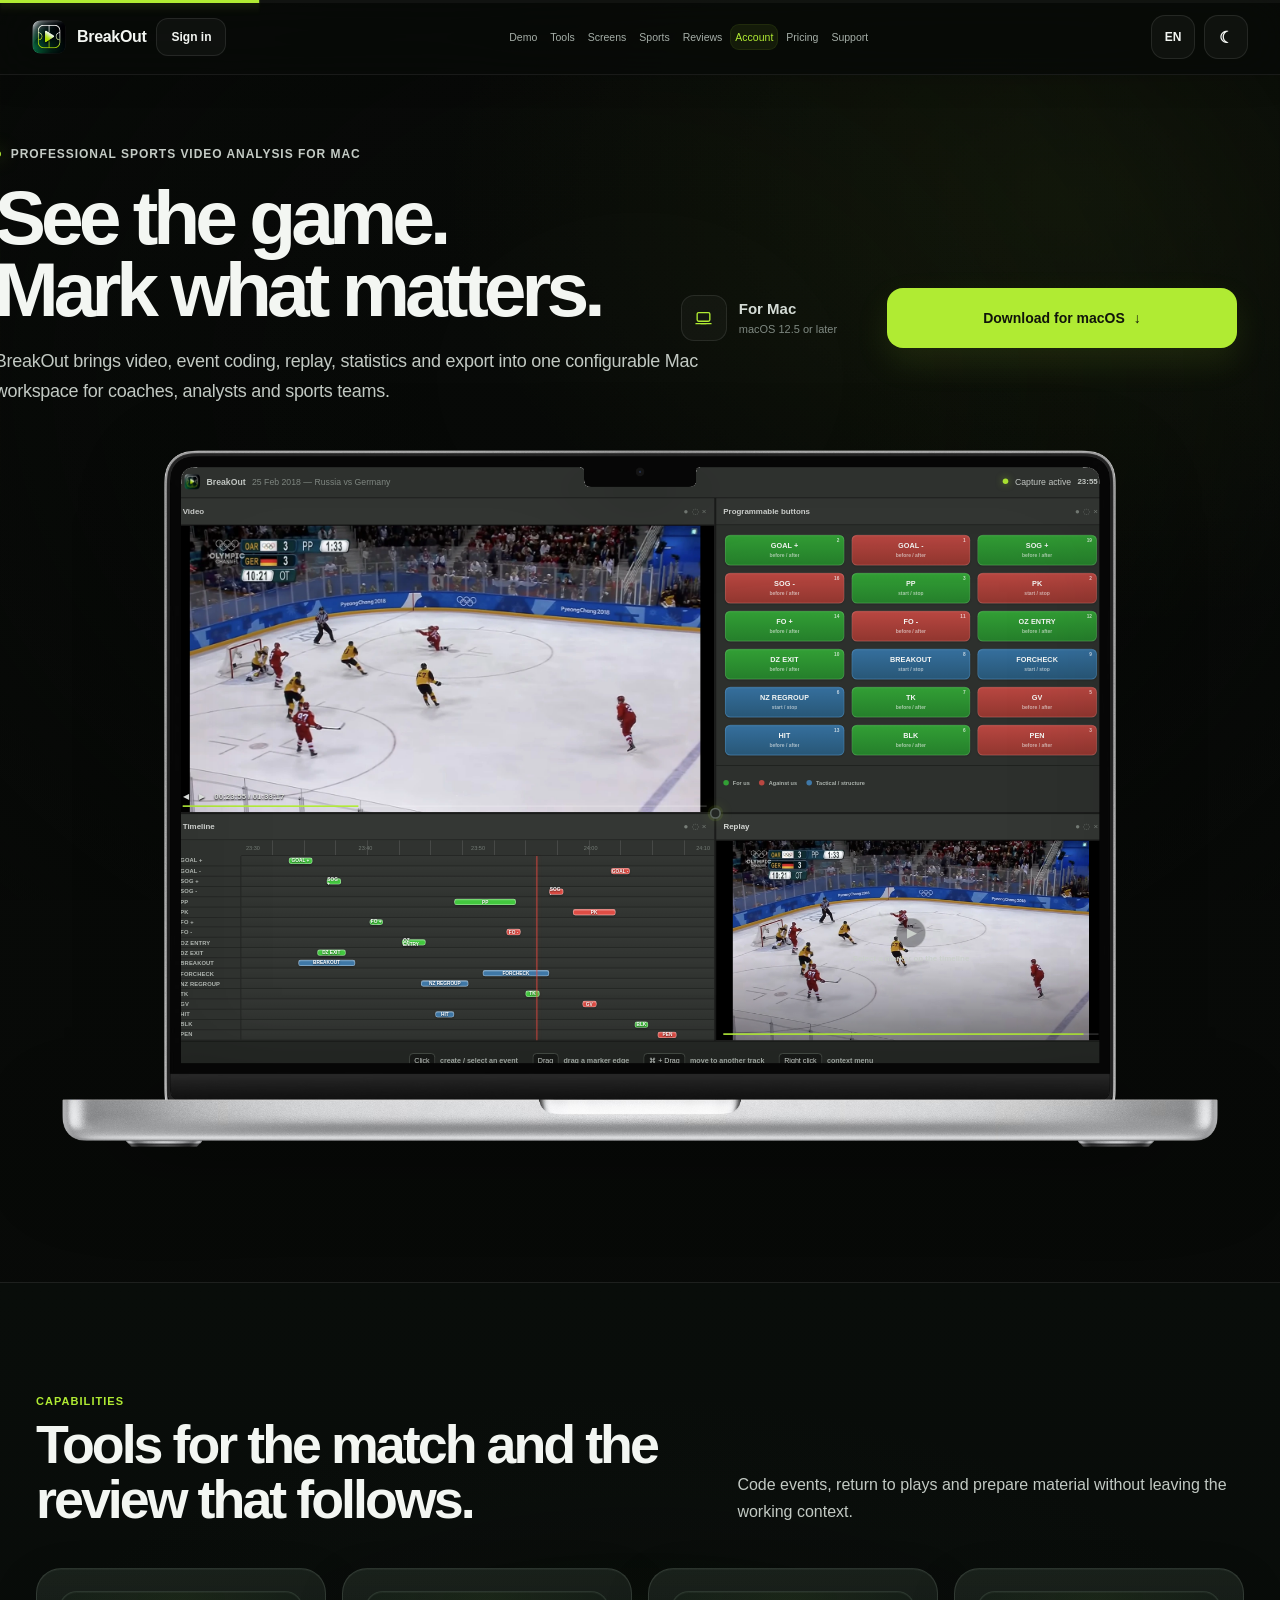
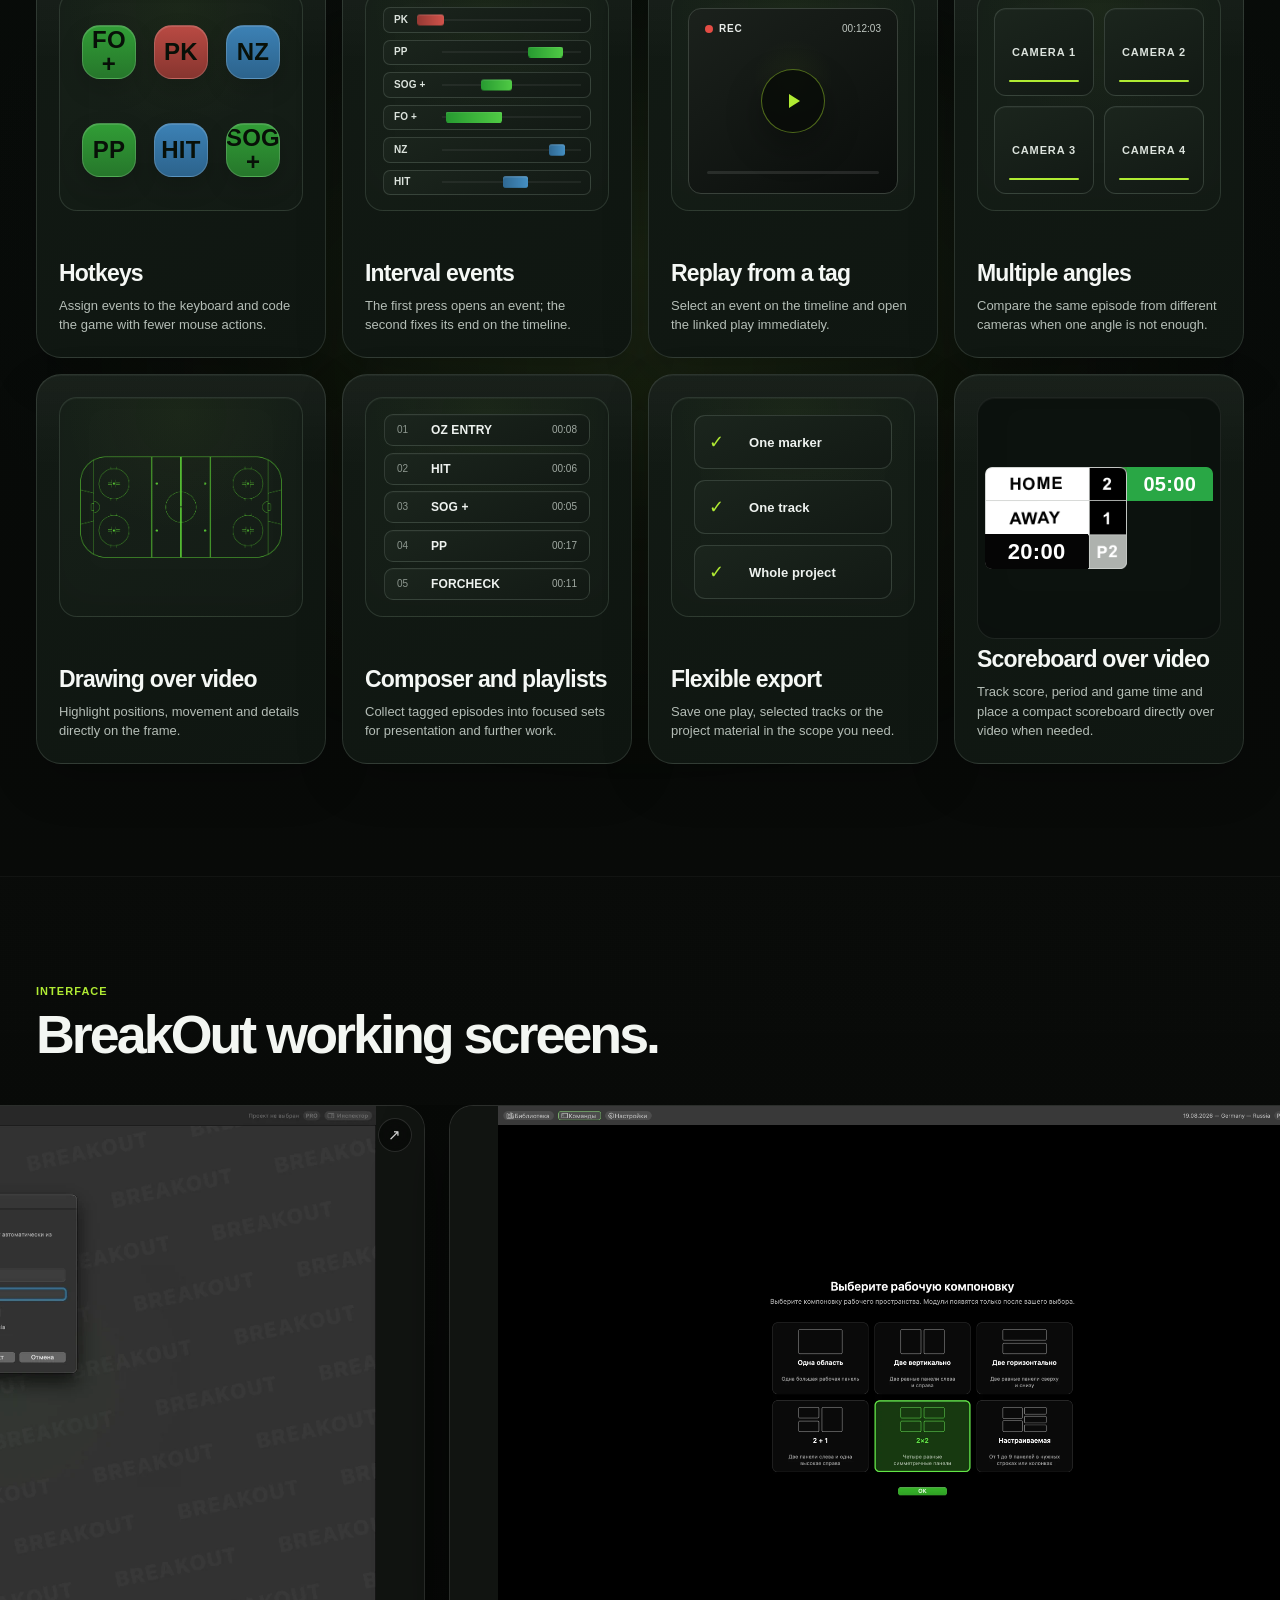
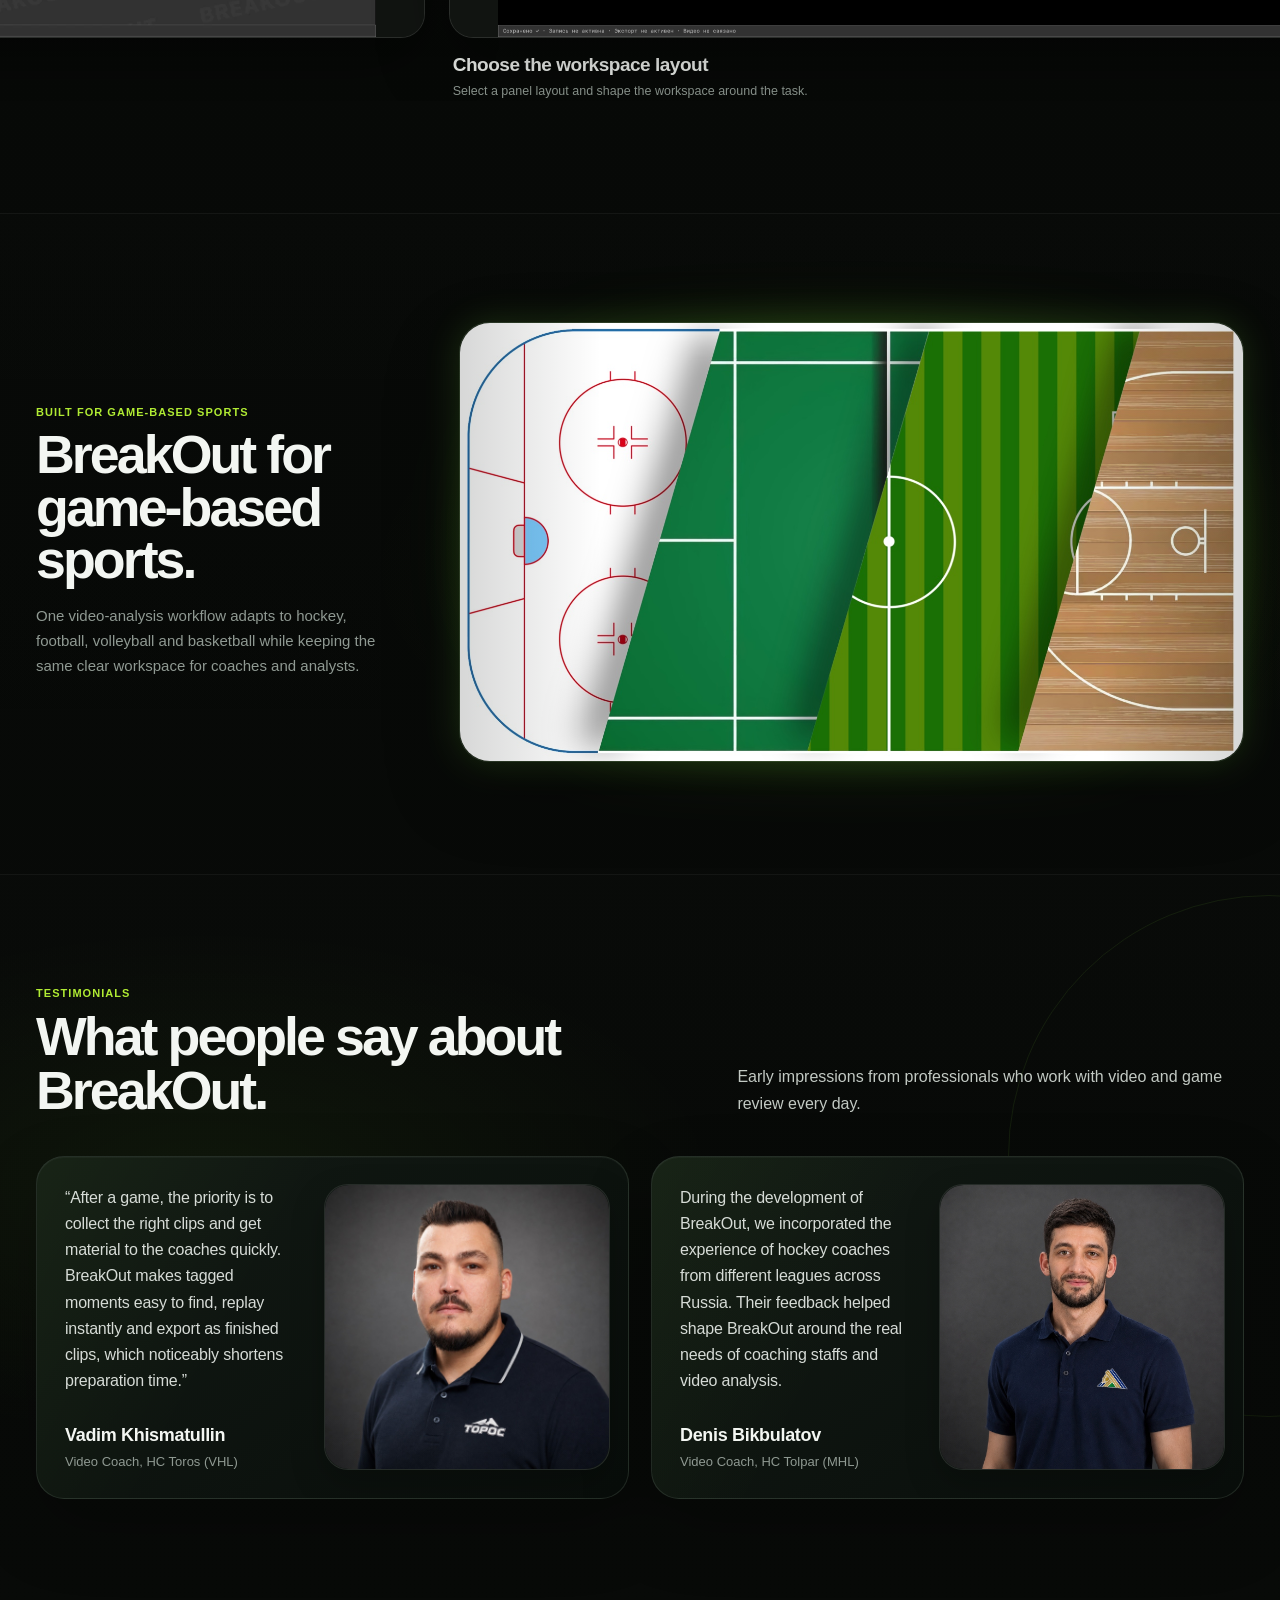
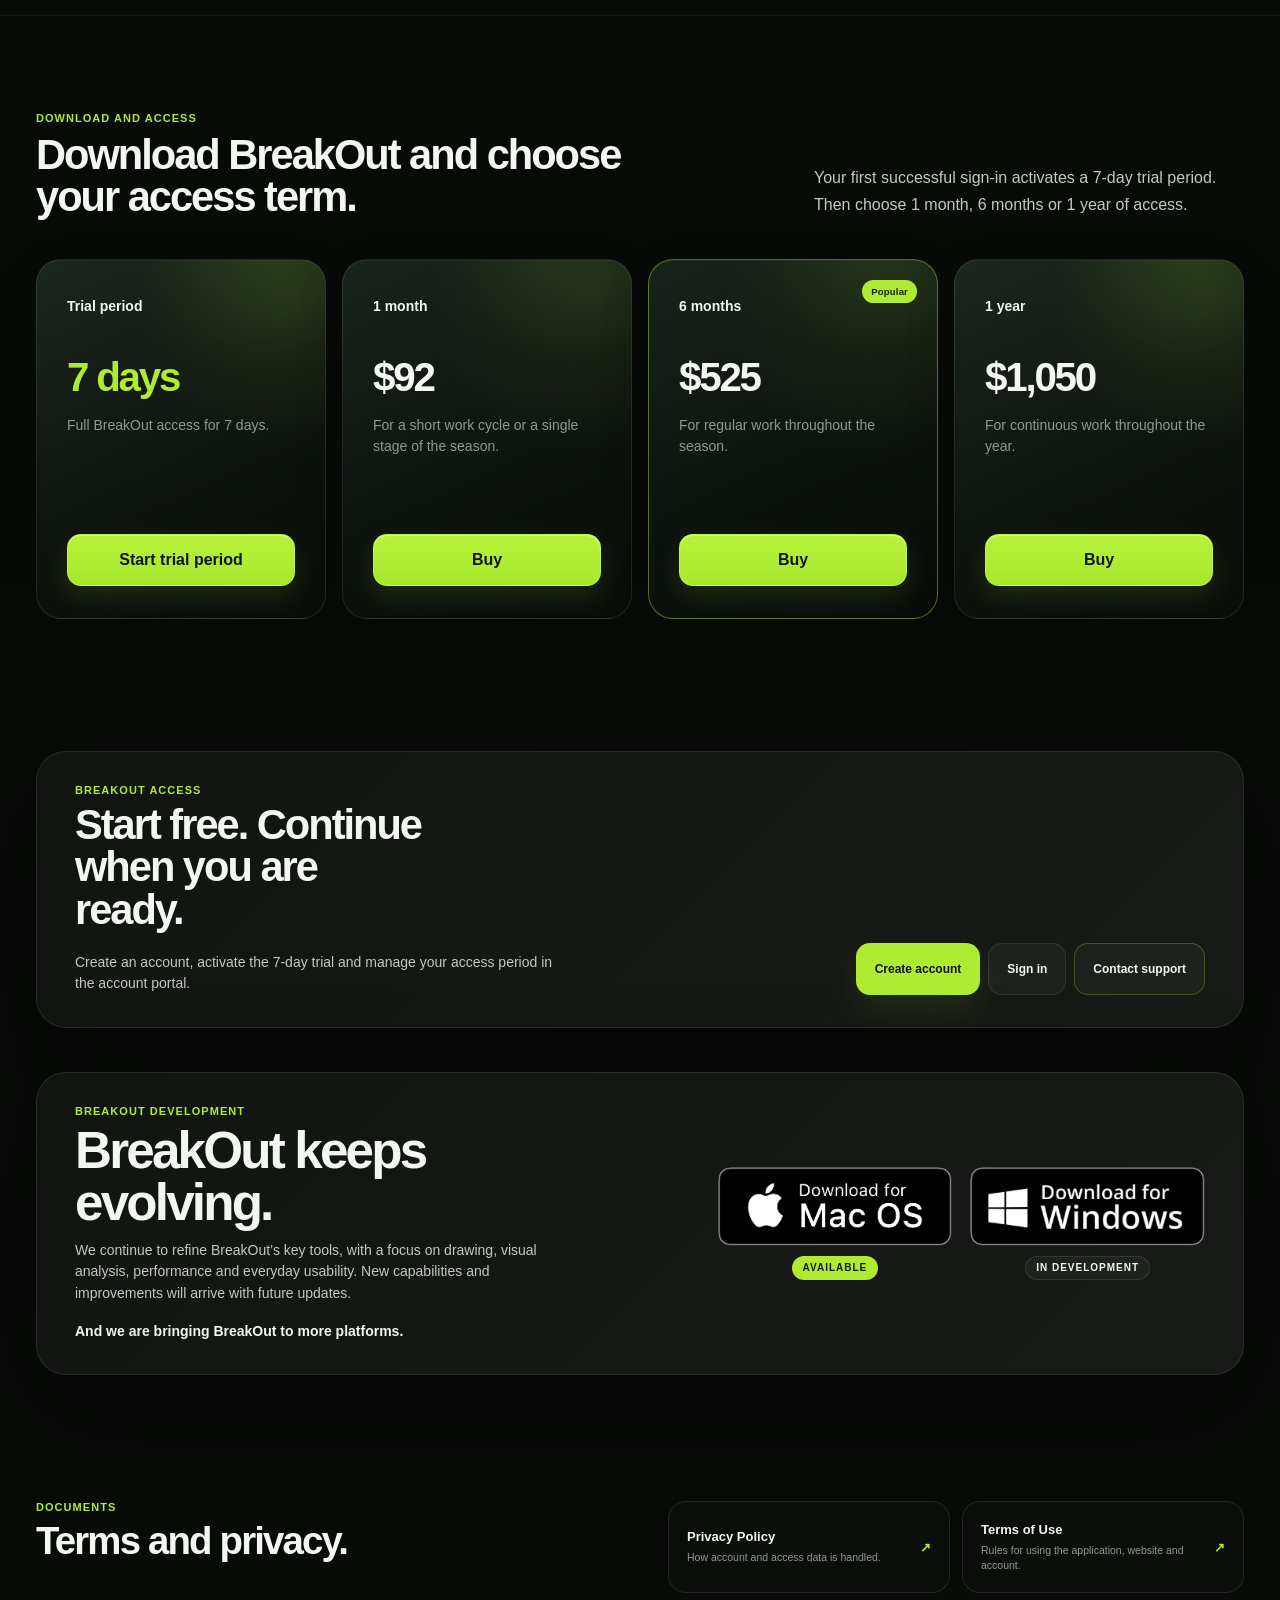
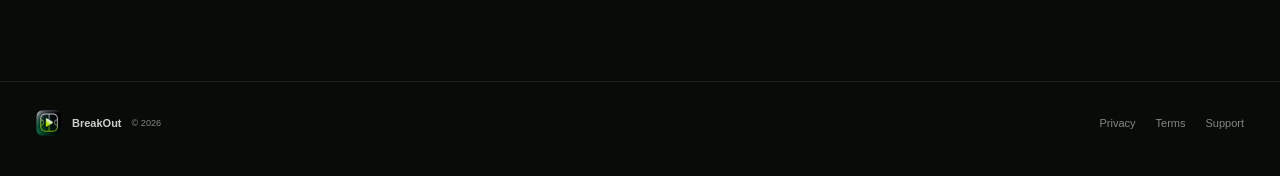
==== commit 2b691dde: "Add files via upload" ====
--- a/index.html
+++ b/index.html
@@ -22,7 +22,7 @@
   <link rel="icon" href="assets/breakout-icon.png?v=38">
   <link rel="apple-touch-icon" href="assets/breakout-icon.png?v=38">
   <link rel="manifest" href="site.webmanifest">
-  <link rel="stylesheet" href="styles-v41.css?v=80">
+  <link rel="stylesheet" href="styles-v42.css?v=81">
   <title>BreakOut — спортивный видеоанализ для Mac</title>
 </head>
 <body data-page="home">
@@ -432,13 +432,17 @@
           <p class="development-platform-lead" data-i18n="developmentPlatforms">И расширяем BreakOut на новые платформы.</p>
         </div>
         <div class="platform-badges">
-          <a class="platform-badge platform-macos" href="#" data-action="download" aria-label="Скачать BreakOut для macOS">
-            <span class="platform-logo apple-logo">●</span>
-            <span class="platform-badge-copy"><small data-i18n="platformDownloadFor">Скачать для</small><strong>macOS</strong></span>
-          </a>
-          <div class="platform-badge platform-windows" aria-label="BreakOut для Windows готовится">
-            <span class="platform-logo windows-logo"><i></i><i></i><i></i><i></i></span>
-            <span class="platform-badge-copy"><small>Windows</small><strong data-i18n="windowsPreparing">ГОТОВИТСЯ</strong></span>
+          <div class="platform-option platform-option-macos">
+            <a class="platform-image-link" href="#" data-action="download" aria-label="Скачать BreakOut для macOS">
+              <img src="platform-macos-badge.png" alt="Download for Mac OS">
+            </a>
+            <div class="platform-status available" data-i18n="macAvailable">ДОСТУПНО</div>
+          </div>
+          <div class="platform-option platform-option-windows">
+            <div class="platform-image-link platform-image-disabled" aria-label="BreakOut для Windows в разработке">
+              <img src="platform-windows-badge.png" alt="Download for Windows">
+            </div>
+            <div class="platform-status development" data-i18n="windowsInDevelopment">В РАЗРАБОТКЕ</div>
           </div>
         </div>
       </div>
@@ -492,7 +496,7 @@
   </div>
 
   <script src="config-v26.js?v=27"></script>
-  <script src="script-v41.js?v=80"></script>
+  <script src="script-v42.js?v=81"></script>
   <script src="analytics-track-v1.js?v=1"></script>
 </body>
 </html>
--- a/styles-v42.css
+++ b/styles-v42.css
@@ -0,0 +1,5128 @@
+:root{
+  --bg:#080a08;--bg2:#0c0f0c;--panel:#111411;--panel2:#171a17;--text:#f3f6f2;--muted:#8f9992;--muted2:#c2c9c3;
+  --accent:#B0EB33;--accent-soft:rgba(176,235,51,.12);--line:rgba(255,255,255,.09);--line2:rgba(176,235,51,.25);
+  --content:1720px;--nav:1800px;--shadow:0 34px 110px rgba(0,0,0,.46)
+}
+*{box-sizing:border-box}html{scroll-behavior:smooth;background:var(--bg)}body{margin:0;min-width:320px;color:var(--text);background:radial-gradient(1000px 680px at 84% 3%,rgba(176,235,51,.07),transparent 64%),linear-gradient(180deg,#080a08,#070907 48%,#090b09);font-family:-apple-system,BlinkMacSystemFont,"SF Pro Display","SF Pro Text",Inter,"Segoe UI",sans-serif;-webkit-font-smoothing:antialiased;text-rendering:optimizeLegibility;overflow-x:hidden}a{color:inherit;text-decoration:none}button{font:inherit;color:inherit}img{display:block;max-width:100%}::selection{background:rgba(176,235,51,.25);color:#fff}.content-shell{width:min(var(--content),calc(100% - 72px));margin:0 auto}.nav-shell{width:min(var(--nav),calc(100% - 64px));margin:0 auto}
+.topbar{position:sticky;top:0;z-index:90;border-bottom:1px solid rgba(255,255,255,.055);background:rgba(8,10,8,.78);backdrop-filter:blur(22px) saturate(145%);-webkit-backdrop-filter:blur(22px) saturate(145%)}.nav-shell{height:74px;display:flex;align-items:center;justify-content:space-between;gap:28px}.brand{display:flex;align-items:center;gap:11px;font-weight:700;letter-spacing:-.02em}.brand img{width:34px;height:34px;border-radius:9px}.brand span{font-size:16px}.desktop-nav{display:flex;gap:29px;color:#a6afa8;font-size:13px}.desktop-nav a:hover{color:#fff}.nav-actions{display:flex;align-items:center;gap:9px}.lang-switch{display:grid;grid-template-columns:1fr 1fr;padding:3px;border:1px solid var(--line);border-radius:999px;background:rgba(255,255,255,.025)}.lang-switch button{border:0;background:transparent;cursor:pointer;padding:6px 9px;border-radius:999px;color:#8d978f;font-size:11px;font-weight:750}.lang-switch button.active{background:rgba(255,255,255,.09);color:#fff}.signin-btn,.menu-btn{border:1px solid var(--line);background:rgba(255,255,255,.035);border-radius:12px;min-height:40px;padding:0 15px;cursor:pointer;font-size:12px;font-weight:680}.menu-btn{display:none;width:42px;padding:0}.mobile-nav{display:none}
+.button{min-height:50px;padding:0 20px;border-radius:14px;border:1px solid var(--line);background:rgba(255,255,255,.045);display:inline-flex;align-items:center;justify-content:center;gap:9px;cursor:pointer;font-weight:700;font-size:13px;transition:.18s}.button:hover{transform:translateY(-1px);border-color:rgba(255,255,255,.18);background:rgba(255,255,255,.07)}.button.primary{background:var(--accent);border-color:transparent;color:#10140b;box-shadow:0 14px 34px rgba(176,235,51,.1)}.button.primary:hover{background:#b9f33e}.button.full{width:100%}.button.secondary{background:rgba(255,255,255,.035)}
+.hero{padding:86px 0 92px}.hero-shell{width:min(1840px,calc(100% - 64px));margin:0 auto;display:grid;grid-template-columns:minmax(450px,.72fr) minmax(760px,1.28fr);gap:72px;align-items:center}.eyebrow{display:inline-flex;align-items:center;gap:10px;color:#c4cbc5;font-size:12px;letter-spacing:.08em;text-transform:uppercase}.eyebrow span{width:6px;height:6px;border-radius:50%;background:var(--accent);box-shadow:0 0 18px rgba(176,235,51,.6)}.eyebrow b{font-weight:760}.hero h1{margin:20px 0 22px;font-size:clamp(62px,5.2vw,104px);line-height:.94;letter-spacing:-.065em;font-weight:700;max-width:880px}.hero-lead{margin:0;max-width:760px;color:var(--muted2);font-size:18px;line-height:1.62;letter-spacing:-.015em}.hero-actions{display:flex;gap:10px;flex-wrap:wrap;margin-top:30px}.hero-meta{display:flex;align-items:center;gap:18px;flex-wrap:wrap;margin-top:21px}.platform-pill{display:inline-flex;align-items:center;gap:10px;color:#d5dcd6}.platform-icon{width:34px;height:34px;border:1px solid var(--line);border-radius:10px;display:grid;place-items:center;background:rgba(255,255,255,.03);color:var(--accent);font-weight:800}.platform-pill>span:last-child{display:grid;gap:1px}.platform-pill strong{font-size:12px}.platform-pill small{font-size:11px;color:#7f8982}.hero-proof{display:flex;align-items:center;gap:9px;border-left:1px solid var(--line);padding-left:18px}.hero-proof span{color:var(--accent);font-size:22px;font-weight:750}.hero-proof small{max-width:190px;color:#8f9992;font-size:11px;line-height:1.35}.hero-shot-card{position:relative;aspect-ratio:16/9;border:1px solid rgba(255,255,255,.12);border-radius:26px;overflow:hidden;background:#050605;box-shadow:var(--shadow)}.hero-shot-card img{width:100%;height:100%;object-fit:cover}.hero-shot-card::after{content:"";position:absolute;inset:0;box-shadow:inset 0 0 0 1px rgba(0,0,0,.45);pointer-events:none}.hero-shot-label{position:absolute;left:18px;bottom:18px;display:flex;align-items:center;gap:8px;border:1px solid rgba(255,255,255,.11);background:rgba(7,9,7,.76);backdrop-filter:blur(12px);padding:9px 12px;border-radius:999px;font-size:11px;color:#d9dfda}.live-dot{width:7px;height:7px;border-radius:50%;background:var(--accent);box-shadow:0 0 12px rgba(176,235,51,.6)}
+.kicker{color:var(--accent);font-size:11px;font-weight:800;letter-spacing:.095em;text-transform:uppercase}.section-heading,.demo-heading,.showcase-heading{display:grid;grid-template-columns:minmax(0,.9fr) minmax(420px,.7fr);gap:90px;align-items:end;margin-bottom:44px}.section-heading h2,.demo-heading h2,.showcase-heading h2,.mac-card h2,.privacy-card h2,.cta-card h2{margin:10px 0 0;font-size:clamp(42px,4.2vw,72px);line-height:1.01;letter-spacing:-.055em;font-weight:680}.section-heading>p,.demo-heading>p,.showcase-heading>p{margin:0;color:var(--muted2);font-size:16px;line-height:1.68;max-width:680px}
+.demo-section{padding:112px 0 120px;border-top:1px solid rgba(255,255,255,.045);background:linear-gradient(180deg,rgba(255,255,255,.012),transparent 30%)}.demo-shell-wrap{width:min(1880px,calc(100% - 48px));margin:0 auto;position:relative}.demo-app{border:1px solid rgba(255,255,255,.12);border-radius:18px;overflow:hidden;background:#202320;box-shadow:0 36px 100px rgba(0,0,0,.48);user-select:none}.demo-titlebar{height:42px;display:flex;align-items:center;justify-content:space-between;padding:0 12px;border-bottom:1px solid #171917;background:#313431;color:#cbd0cc;font-size:11px}.demo-brand{display:flex;align-items:center;gap:8px}.demo-brand img{width:20px;height:20px;border-radius:5px}.demo-brand span{font-weight:700}.demo-brand em{font-style:normal;color:#848c86}.demo-status{display:flex;align-items:center;gap:8px}.demo-status b{font-variant-numeric:tabular-nums;font-size:10px}.record-dot{width:7px;height:7px;border-radius:50%;background:var(--accent);box-shadow:0 0 10px rgba(176,235,51,.5)}.demo-grid{position:relative;height:min(72vw,870px);min-height:610px;display:grid;grid-template-columns:var(--split-x) calc(100% - var(--split-x));grid-template-rows:var(--split-y) calc(100% - var(--split-y));background:#171917}.demo-pane{min-width:0;min-height:0;overflow:hidden;background:#2d302d;border-right:1px solid #171917;border-bottom:1px solid #171917;position:relative}.pane-bar{height:34px;padding:0 10px;display:flex;align-items:center;justify-content:space-between;background:#343734;border-bottom:1px solid #1f211f;color:#d3d6d3;font-size:10px}.pane-bar strong{font-weight:650}.pane-actions{color:#777e78;letter-spacing:.06em}.capture-pane{grid-column:1;grid-row:1}.buttons-pane{grid-column:2;grid-row:1}.timeline-pane{grid-column:1;grid-row:2}.replay-pane{grid-column:2;grid-row:2}.capture-stage,.replay-stage{height:calc(100% - 34px);position:relative;background:#050605;overflow:hidden}.capture-stage img,.replay-stage img{width:100%;height:100%;object-fit:cover;object-position:center}.capture-overlay{position:absolute;left:10px;bottom:15px;display:flex;align-items:center;gap:12px;color:#e0e3e1;font-size:10px;text-shadow:0 1px 2px #000}.capture-progress,.replay-progress{position:absolute;left:10px;right:10px;bottom:7px;height:2px;background:rgba(255,255,255,.18)}.capture-progress i,.replay-progress i{display:block;height:100%;width:25%;background:var(--accent);transition:width .15s linear}.coding-buttons{padding:14px;display:grid;grid-template-columns:repeat(3,minmax(0,1fr));gap:10px;align-content:start;max-height:calc(100% - 94px);overflow:auto}.coding-btn{min-height:62px;border:1px solid rgba(255,255,255,.22);border-radius:10px;cursor:pointer;display:flex;flex-direction:column;justify-content:center;align-items:center;gap:2px;color:#111;font-weight:800;box-shadow:inset 0 1px 0 rgba(255,255,255,.32),0 2px 4px rgba(0,0,0,.22);transition:transform .1s,filter .1s,box-shadow .1s}.coding-btn span{font-size:13px}.coding-btn small{font-size:8px;font-weight:700;opacity:.65}.coding-btn:active{transform:translateY(1px);filter:brightness(.9)}.coding-btn.active{box-shadow:0 0 0 2px #fff inset,0 0 0 2px rgba(176,235,51,.65),0 0 22px rgba(176,235,51,.22)}.coding-btn.green{background:linear-gradient(#6af552,#27c82e)}.coding-btn.lime{background:linear-gradient(#83f65a,#49d83a)}.coding-btn.orange{background:linear-gradient(#ffbc70,#ed8b38)}.coding-btn.red{background:linear-gradient(#ff6155,#ed2f25)}.coding-btn.violet{background:linear-gradient(#ee91ef,#cd5bd5)}.coding-btn.blue{background:linear-gradient(#9be5f2,#66c8dd)}.coding-btn.pink{background:linear-gradient(#f4b5da,#df88b8)}.coding-legend{height:60px;border-top:1px solid #1d1f1d;padding:8px 12px;display:grid;gap:5px;color:#a8afa9;font-size:9px}.coding-legend span{display:flex;gap:7px;align-items:center}.coding-legend i{width:8px;height:8px;border-radius:50%;background:#69dc35}.coding-legend .legend-hold{background:#72cde1}.coding-legend b{font-weight:560}.timeline-demo{height:calc(100% - 34px);position:relative;background:#303330;overflow:hidden}.timeline-ruler{height:24px;margin-left:72px;border-bottom:1px solid #222422;display:flex;justify-content:space-between;align-items:center;padding:0 8px;color:#757d77;font-size:8px;background:repeating-linear-gradient(90deg,transparent 0 39px,rgba(255,255,255,.11) 39px 40px)}.timeline-tracks{position:absolute;top:24px;left:0;right:0;bottom:0;overflow:hidden}.demo-track{height:calc(100% / 7);min-height:26px;display:grid;grid-template-columns:72px 1fr;border-bottom:1px solid #222422}.demo-track label{display:flex;align-items:center;padding-left:8px;border-right:1px solid #222422;color:#b8beb9;font-size:9px;white-space:nowrap;overflow:hidden;text-overflow:ellipsis}.track-surface{position:relative;background:linear-gradient(180deg,rgba(255,255,255,.02),transparent)}.demo-playhead{position:absolute;top:24px;bottom:0;left:43%;width:1px;background:#ef4a42;box-shadow:0 0 6px rgba(239,74,66,.3);z-index:5;pointer-events:none}.demo-marker{position:absolute;top:4px;height:calc(100% - 8px);min-width:18px;border-radius:4px;border:1px solid rgba(255,255,255,.42);box-shadow:inset 0 1px 0 rgba(255,255,255,.26),0 1px 2px rgba(0,0,0,.32);cursor:pointer;display:flex;align-items:center;justify-content:center;color:#fff;font-size:8px;font-weight:700;text-shadow:0 1px 2px rgba(0,0,0,.6);overflow:visible}.demo-marker.selected{outline:2px solid rgba(255,255,255,.9);outline-offset:1px;z-index:4}.demo-marker.starred::after{content:"★";position:absolute;right:3px;top:1px;color:#ffd65c;font-size:8px}.demo-marker.running{animation:pulseMarker 1s ease-in-out infinite alternate}.marker-handle{position:absolute;top:50%;width:7px;height:13px;border-radius:4px;background:#fff;border:1px solid #1b1d1b;transform:translateY(-50%);display:none;cursor:ew-resize;z-index:3}.demo-marker.selected .marker-handle{display:block}.marker-handle.left{left:-4px}.marker-handle.right{right:-4px}@keyframes pulseMarker{from{filter:brightness(1)}to{filter:brightness(1.25)}}.replay-shade{position:absolute;inset:0;background:linear-gradient(180deg,transparent 58%,rgba(0,0,0,.44))}.replay-empty{position:absolute;inset:0;display:grid;place-content:center;justify-items:center;gap:8px;color:#c9cfca;text-align:center}.replay-empty span{width:38px;height:38px;border-radius:50%;border:1px solid rgba(255,255,255,.35);display:grid;place-items:center;padding-left:3px;background:rgba(0,0,0,.32)}.replay-empty b{font-size:10px;font-weight:600}.replay-info{position:absolute;left:12px;bottom:16px;display:none;grid-template-columns:8px auto auto;align-items:center;gap:7px;border:1px solid rgba(255,255,255,.12);background:rgba(5,7,5,.72);backdrop-filter:blur(10px);padding:8px 10px;border-radius:9px}.replay-info.visible{display:grid}.replay-info span{width:7px;height:7px;border-radius:2px;background:var(--accent)}.replay-info b{font-size:10px}.replay-info small{color:#9ca49e;font-size:9px}.splitter{position:absolute;z-index:20;background:transparent}.splitter.vertical{top:0;bottom:0;left:calc(var(--split-x) - 4px);width:8px;cursor:ew-resize}.splitter.horizontal{left:0;right:0;top:calc(var(--split-y) - 4px);height:8px;cursor:ns-resize}.splitter::after{content:"";position:absolute;background:#1a1c1a;transition:.15s}.splitter.vertical::after{top:0;bottom:0;left:3px;width:2px}.splitter.horizontal::after{left:0;right:0;top:3px;height:2px}.splitter:hover::after,.splitter.dragging::after{background:var(--accent)}.splitter-knob{position:absolute;z-index:21;left:calc(var(--split-x) - 7px);top:calc(var(--split-y) - 7px);width:14px;height:14px;border-radius:50%;background:#232623;border:2px solid #5c655e;pointer-events:none}.demo-help{min-height:46px;padding:8px 12px;display:flex;align-items:center;justify-content:center;gap:18px;flex-wrap:wrap;border-top:1px solid #1c1e1c;background:#252825;color:#a8b0aa;font-size:9px}.demo-help span{display:flex;align-items:center;gap:6px}.demo-help kbd{font-family:inherit;border:1px solid #505751;background:#181a18;color:#d4dad5;border-radius:5px;padding:3px 6px;box-shadow:0 1px 0 #000}.demo-help b{font-weight:560}.demo-context{position:fixed;z-index:200;display:none;min-width:210px;padding:6px;border:1px solid rgba(255,255,255,.16);border-radius:10px;background:rgba(33,36,33,.97);box-shadow:0 18px 60px rgba(0,0,0,.55);backdrop-filter:blur(14px)}.demo-context.open{display:block}.demo-context button{width:100%;border:0;background:transparent;text-align:left;padding:7px 9px;border-radius:6px;color:#eef1ee;font-size:11px;cursor:pointer}.demo-context button:hover{background:#3c413c}.demo-context button.danger{color:#ff8a84}.demo-context hr{border:0;border-top:1px solid rgba(255,255,255,.09);margin:5px 3px}.demo-toast{position:fixed;left:50%;bottom:24px;z-index:300;transform:translate(-50%,20px);opacity:0;pointer-events:none;background:#171a17;border:1px solid rgba(255,255,255,.13);box-shadow:0 12px 40px rgba(0,0,0,.4);padding:10px 14px;border-radius:10px;color:#e5e9e6;font-size:11px;transition:.2s}.demo-toast.show{opacity:1;transform:translate(-50%,0)}
+.workflow-section,.benefits-section{padding:120px 0}.workflow-section{border-top:1px solid rgba(255,255,255,.045)}.compact-heading{margin-bottom:52px}.workflow-path{position:relative;display:grid;grid-template-columns:repeat(5,1fr);border:1px solid var(--line);border-radius:26px;background:#0c0f0c;overflow:hidden}.workflow-progress{position:absolute;left:9%;right:9%;top:52px;height:2px;background:#303630;z-index:0}.workflow-progress i{display:block;width:0;height:100%;background:var(--accent);box-shadow:0 0 12px rgba(176,235,51,.35);transition:width 1.2s cubic-bezier(.22,.8,.2,1)}.workflow-path.visible .workflow-progress i{width:100%}.workflow-path article{position:relative;z-index:1;min-height:190px;padding:28px;border-right:1px solid var(--line);display:flex;flex-direction:column}.workflow-path article:last-child{border-right:0}.workflow-path article span{width:36px;height:36px;border-radius:50%;display:grid;place-items:center;background:#111511;border:1px solid #394039;color:var(--accent);font-size:10px}.workflow-path strong{margin-top:auto;font-size:17px}.workflow-path small{margin-top:7px;color:var(--muted);font-size:11.5px;line-height:1.45}.benefits-section{padding-top:20px}.benefit-grid{display:grid;grid-template-columns:repeat(3,1fr);gap:14px}.benefit-card{min-height:360px;border:1px solid var(--line);border-radius:26px;padding:28px;background:linear-gradient(180deg,rgba(255,255,255,.03),rgba(255,255,255,.012));display:flex;flex-direction:column}.benefit-icon{width:46px;height:46px;border:1px solid var(--line2);background:var(--accent-soft);color:var(--accent);border-radius:14px;display:grid;place-items:center;font-size:18px}.benefit-card h3{margin:54px 0 10px;font-size:24px;letter-spacing:-.035em}.benefit-card p{margin:0;color:var(--muted2);font-size:14px;line-height:1.6}.benefit-strip{height:5px;border-radius:99px;background:#262b26;margin-top:auto;overflow:hidden}.benefit-strip i{display:block;height:100%;background:linear-gradient(90deg,var(--accent),#75b926);border-radius:99px}.benefit-card small{margin-top:10px;color:#77817a;font-size:10px}
+.showcase-section{padding:112px 0 126px;border-top:1px solid rgba(255,255,255,.045);border-bottom:1px solid rgba(255,255,255,.045);background:linear-gradient(180deg,rgba(255,255,255,.012),rgba(255,255,255,0))}.carousel-wrap{position:relative;width:100vw;margin-left:calc(50% - 50vw)}.showcase-track{display:flex;gap:24px;overflow-x:auto;scroll-snap-type:x mandatory;scroll-behavior:smooth;padding:0 max(24px,calc((100vw - min(74vw,1260px))/2));scrollbar-width:none}.showcase-track::-webkit-scrollbar{display:none}.showcase-slide{flex:0 0 min(74vw,1260px);scroll-snap-align:center;opacity:.42;transform:scale(.94);transition:.28s}.showcase-slide.active{opacity:1;transform:scale(1)}.slide-image{aspect-ratio:16/9;border-radius:24px;overflow:hidden;border:1px solid rgba(255,255,255,.11);background:#050605;box-shadow:0 24px 70px rgba(0,0,0,.36)}.slide-image img{width:100%;height:100%;object-fit:cover}.slide-caption{display:grid;grid-template-columns:40px 1fr;gap:14px;padding:20px 4px 0}.slide-caption>span{color:var(--accent);font-size:11px;letter-spacing:.1em;margin-top:4px}.slide-caption h3{margin:0 0 6px;font-size:20px;letter-spacing:-.025em}.slide-caption p{margin:0;color:var(--muted);font-size:12.5px;line-height:1.55}.carousel-arrow{position:absolute;top:calc(50% - 34px);z-index:5;width:50px;height:50px;border-radius:50%;border:1px solid rgba(255,255,255,.16);background:rgba(8,10,8,.78);backdrop-filter:blur(12px);cursor:pointer;font-size:18px;transition:.18s}.carousel-arrow:hover{border-color:rgba(176,235,51,.4);color:var(--accent);transform:scale(1.04)}.carousel-arrow.prev{left:34px}.carousel-arrow.next{right:34px}.carousel-dots{display:flex;justify-content:center;gap:7px;margin-top:28px}.carousel-dots button{width:7px;height:7px;padding:0;border:0;border-radius:99px;background:#414741;cursor:pointer;transition:.2s}.carousel-dots button.active{width:24px;background:var(--accent)}
+.mac-section{padding:120px 0}.mac-card{border:1px solid var(--line2);border-radius:30px;background:linear-gradient(135deg,rgba(176,235,51,.06),rgba(255,255,255,.016) 48%,rgba(255,255,255,.008));padding:42px;display:grid;grid-template-columns:.72fr 1.28fr;gap:70px;align-items:center}.mac-app{display:grid;grid-template-columns:76px 1fr;gap:22px;align-items:center}.mac-app>img{width:76px;height:76px;border-radius:20px;box-shadow:0 18px 44px rgba(0,0,0,.34)}.mac-card h2{font-size:clamp(32px,3.2vw,52px)}.mac-facts{display:grid;grid-template-columns:repeat(4,1fr);gap:12px}.mac-facts>div{min-height:150px;border:1px solid var(--line);border-radius:20px;background:rgba(0,0,0,.16);padding:20px;display:flex;flex-direction:column}.fact-icon{color:var(--accent);font-size:14px;font-weight:800;min-height:26px}.mac-facts strong{margin-top:auto;font-size:13px}.mac-facts small{margin-top:5px;color:var(--muted);font-size:11px;line-height:1.45}.pricing-section{padding:104px 0 120px}.pricing-grid{display:grid;grid-template-columns:1fr 1fr;gap:14px;max-width:1040px;margin:0 auto}.price-card{min-height:310px;border:1px solid var(--line);border-radius:26px;padding:30px;background:rgba(255,255,255,.02);display:flex;flex-direction:column}.price-card.accent-card{border-color:rgba(176,235,51,.28);background:linear-gradient(180deg,rgba(176,235,51,.07),rgba(255,255,255,.015))}.price-head{display:flex;justify-content:space-between;align-items:center}.price-head span{font-size:14px;font-weight:700}.price-head em{font-style:normal;font-size:10px;color:var(--accent);border:1px solid rgba(176,235,51,.2);background:var(--accent-soft);padding:5px 9px;border-radius:999px}.price-card>strong{font-size:48px;letter-spacing:-.05em;margin:36px 0 10px}.price-card>p{margin:0 0 28px;color:var(--muted);font-size:13px;line-height:1.5}.price-card .button{margin-top:auto}.privacy-section{padding:18px 0 0}.privacy-card{border-top:1px solid var(--line);border-bottom:1px solid var(--line);padding:72px 0;display:grid;grid-template-columns:1fr .8fr;gap:90px;align-items:center}.privacy-card h2{font-size:clamp(38px,3.6vw,62px)}.privacy-copy>p{margin:0;color:var(--muted2);font-size:15px;line-height:1.7}.privacy-links{display:flex;gap:22px;flex-wrap:wrap;margin-top:24px}.privacy-links a{font-size:12px;color:#d8ded9}.privacy-links a:hover{color:var(--accent)}.cta-section{padding:54px 0 120px}.cta-card{border-radius:30px;background:linear-gradient(135deg,#121612,#0c0f0c);border:1px solid var(--line);padding:48px;display:flex;align-items:end;justify-content:space-between;gap:48px}.cta-card>div:first-child>span{color:var(--accent);font-size:11px;text-transform:uppercase;letter-spacing:.09em;font-weight:760}.cta-card h2{max-width:930px;font-size:clamp(40px,3.7vw,64px)}.cta-actions{display:flex;gap:10px;flex-wrap:wrap;justify-content:flex-end}.footer{border-top:1px solid var(--line);padding:28px 0 40px}.footer-inner{display:flex;align-items:center;justify-content:space-between;gap:30px;color:#7f8981;font-size:11px}.footer-brand{display:flex;align-items:center;gap:10px}.footer-brand img{width:26px;height:26px;border-radius:7px}.footer-brand span{color:#c9d0ca;font-weight:650}.footer-links{display:flex;gap:20px}.footer-links a:hover{color:#fff}
+.modal-backdrop{position:fixed;inset:0;z-index:400;display:none;place-items:center;padding:20px;background:rgba(0,0,0,.66);backdrop-filter:blur(15px)}.modal-backdrop.open{display:grid}.modal{width:min(500px,100%);border:1px solid rgba(255,255,255,.12);border-radius:24px;background:#111411;padding:28px;box-shadow:0 30px 100px rgba(0,0,0,.62)}.modal-mark{width:42px;height:42px;border-radius:12px;background:var(--accent-soft);color:var(--accent);display:grid;place-items:center;font-weight:800}.modal h3{margin:22px 0 9px;font-size:24px;letter-spacing:-.03em}.modal p{margin:0;color:var(--muted2);font-size:13px;line-height:1.6}.modal-actions{display:flex;justify-content:flex-end;gap:9px;margin-top:24px}
+/* support / legal pages */.legal-page{min-height:100vh}.legal-hero{padding:100px 0 54px;border-bottom:1px solid var(--line)}.legal-hero h1{font-size:clamp(48px,5.3vw,80px);line-height:.98;letter-spacing:-.055em;margin:12px 0 18px}.legal-hero>div>p{max-width:760px;color:var(--muted2);font-size:16px;line-height:1.7}.legal-meta{margin-top:20px;color:var(--muted);font-size:11px}.legal-content{width:min(900px,calc(100% - 48px));margin:0 auto;padding:70px 0 110px}.legal-content section{margin-bottom:45px}.legal-content h2{font-size:26px;letter-spacing:-.03em;margin:0 0 13px}.legal-content p,.legal-content li{color:var(--muted2);font-size:14px;line-height:1.72}.legal-content a{color:var(--accent)}.notice{border:1px solid var(--line2);background:rgba(176,235,51,.045);border-radius:18px;padding:18px;color:var(--muted2);font-size:13px;line-height:1.6}.support-cards{display:grid;grid-template-columns:1fr 1fr;gap:12px;margin-top:30px}.support-card{border:1px solid var(--line);border-radius:20px;padding:24px;background:rgba(255,255,255,.022)}.support-card h3{margin:0 0 8px;font-size:17px}.support-card p{margin:0 0 18px;color:var(--muted);font-size:13px;line-height:1.55}
+@media(max-width:1380px){.hero-shell{grid-template-columns:.8fr 1.2fr;gap:48px}.hero h1{font-size:clamp(58px,6vw,90px)}.demo-grid{height:760px}.section-heading,.demo-heading,.showcase-heading{gap:50px}.mac-card{grid-template-columns:1fr;gap:34px}.mac-facts{grid-template-columns:repeat(4,1fr)}}
+@media(max-width:1080px){.desktop-nav{display:none}.signin-btn{display:none}.menu-btn{display:grid;place-items:center}.mobile-nav.open{display:grid;padding:10px 32px 18px;border-top:1px solid var(--line);background:rgba(7,9,7,.97)}.mobile-nav a{padding:10px 0;color:#b3bbb5;font-size:13px}.hero-shell{grid-template-columns:1fr;gap:44px}.hero-copy{max-width:900px}.hero h1{font-size:clamp(58px,10vw,94px)}.section-heading,.demo-heading,.showcase-heading{grid-template-columns:1fr;gap:20px}.demo-grid{height:700px;--split-x:68%!important}.workflow-path{grid-template-columns:1fr 1fr}.workflow-progress{display:none}.workflow-path article{border-bottom:1px solid var(--line)}.benefit-grid{grid-template-columns:1fr}.benefit-card{min-height:280px}.benefit-card h3{margin-top:34px}.mac-facts{grid-template-columns:repeat(2,1fr)}.privacy-card{grid-template-columns:1fr;gap:30px}.cta-card{display:block}.cta-actions{justify-content:flex-start;margin-top:28px}}
+@media(max-width:760px){.content-shell{width:calc(100% - 28px)}.nav-shell{width:calc(100% - 28px);height:66px}.brand span{display:none}.hero{padding:58px 0 72px}.hero-shell{width:calc(100% - 28px)}.hero h1{font-size:clamp(46px,14.6vw,70px);margin-top:16px}.hero-lead{font-size:16px;line-height:1.58}.hero-actions{display:grid}.hero-actions .button{width:100%}.hero-meta{align-items:flex-start}.hero-proof{border-left:0;padding-left:0}.hero-shot-card{border-radius:18px}.hero-shot-label{left:10px;bottom:10px}.demo-section{padding:78px 0 86px}.demo-shell-wrap{width:calc(100% - 18px)}.demo-app{border-radius:13px}.demo-titlebar{height:38px}.demo-status span:not(.record-dot){display:none}.demo-grid{height:auto;min-height:0;display:flex;flex-direction:column}.demo-pane{height:auto!important;min-height:240px;border-right:0}.capture-pane{order:1}.buttons-pane{order:2}.timeline-pane{order:3;min-height:300px}.replay-pane{order:4}.capture-stage,.replay-stage{height:220px}.coding-buttons{grid-template-columns:repeat(3,1fr);max-height:none}.coding-btn{min-height:56px}.timeline-demo{height:270px}.splitter,.splitter-knob{display:none}.demo-help{justify-content:flex-start;overflow-x:auto;flex-wrap:nowrap}.demo-help span{flex:0 0 auto}.demo-help span:nth-child(3){display:none}.workflow-section,.benefits-section{padding:82px 0}.workflow-path{grid-template-columns:1fr}.workflow-path article{min-height:145px;border-right:0}.workflow-path strong{margin-top:30px}.showcase-section{padding:78px 0 88px}.showcase-track{gap:12px;padding:0 7vw}.showcase-slide{flex-basis:86vw}.slide-image{border-radius:17px}.slide-caption{grid-template-columns:30px 1fr;padding-top:14px}.slide-caption h3{font-size:18px}.carousel-arrow{width:42px;height:42px;top:calc(50% - 56px)}.carousel-arrow.prev{left:8px}.carousel-arrow.next{right:8px}.mac-section{padding:82px 0}.mac-card{padding:24px;border-radius:22px}.mac-app{grid-template-columns:58px 1fr;gap:16px}.mac-app>img{width:58px;height:58px;border-radius:16px}.mac-facts{grid-template-columns:1fr}.mac-facts>div{min-height:116px}.pricing-section{padding:78px 0 90px}.pricing-grid{grid-template-columns:1fr}.price-card{min-height:280px;padding:24px}.privacy-card{padding:54px 0}.cta-section{padding-bottom:82px}.cta-card{padding:28px;border-radius:22px}.cta-actions{display:grid}.cta-actions .button{width:100%}.footer-inner{align-items:flex-start;flex-direction:column}.footer-links{flex-wrap:wrap}.support-cards{grid-template-columns:1fr}.legal-content{width:calc(100% - 28px)}.legal-hero{padding-top:72px}.modal-actions{display:grid}.modal-actions .button{width:100%}.demo-context{max-width:calc(100vw - 20px)}}
+@media(prefers-reduced-motion:reduce){html{scroll-behavior:auto}*,*::before,*::after{transition:none!important;animation:none!important;scroll-behavior:auto!important}}
+
+/* v8 — interactive demo is the hero */
+.hero-demo{padding:72px 0 96px}
+.hero-demo .hero-demo-shell{display:block;width:min(1900px,calc(100% - 48px));margin:0 auto}
+.hero-copy-grid{display:grid;grid-template-columns:minmax(0,1.08fr) minmax(420px,.72fr);gap:88px;align-items:end;max-width:1720px;margin:0 auto 34px}
+.hero-copy-main,.hero-copy-side{min-width:0}
+.hero-demo .hero-copy{max-width:none}
+.hero-demo .hero-copy-side{padding-bottom:8px}
+.hero-demo .hero-copy-side .hero-lead{max-width:700px}
+.hero-demo .hero-copy-side .platform-pill{margin-top:18px}
+.hero-demo .hero-actions{margin-top:25px}
+.hero-demo-label{width:min(1880px,100%);margin:0 auto 12px;display:flex;align-items:center;gap:9px;color:#aeb7b0;font-size:11px}
+.hero-demo-label strong{color:#e3e8e4;font-size:11px;font-weight:720}
+.hero-demo-label>span:last-child{color:#7f8982}
+.hero-demo .demo-shell-wrap{width:100%;margin:0 auto}
+.hero-demo .demo-app{border-radius:20px;box-shadow:0 34px 110px rgba(0,0,0,.5)}
+.hero-demo .demo-grid{height:min(62vw,830px)}
+.hero-demo .demo-help{border-radius:0 0 20px 20px}
+@media(max-width:1080px){
+  .hero-copy-grid{grid-template-columns:1fr;gap:24px;margin-bottom:30px}
+  .hero-demo .hero-copy-side{max-width:820px;padding-bottom:0}
+  .hero-demo .demo-grid{height:720px}
+}
+@media(max-width:760px){
+  .hero-demo{padding:54px 0 72px}
+  .hero-demo .hero-demo-shell{width:calc(100% - 14px)}
+  .hero-copy-grid{width:calc(100% - 14px);margin:0 auto 26px}
+  .hero-demo-label{width:calc(100% - 14px);align-items:flex-start;flex-wrap:wrap;line-height:1.4}
+  .hero-demo-label>span:last-child{flex-basis:100%;padding-left:16px}
+  .hero-demo .demo-app{border-radius:14px}
+  .hero-demo .demo-help{border-radius:0 0 14px 14px}
+  .hero-demo .demo-grid{height:auto}
+}
+
+/* v9 — dual theme, mobile polish, screenshot zoom */
+:root[data-theme="light"]{
+  --bg:#f5f8f2;
+  --bg2:#eef3e9;
+  --panel:#ffffff;
+  --panel2:#f7faf4;
+  --text:#111710;
+  --muted:#6f786f;
+  --muted2:#3f4941;
+  --accent:#78b80f;
+  --accent-soft:rgba(120,184,15,.11);
+  --line:rgba(25,42,27,.10);
+  --line2:rgba(120,184,15,.28);
+  --shadow:0 28px 90px rgba(45,72,34,.12);
+}
+
+html,body,.topbar,.button,.feature-card,.workflow-line article,.mac-card,.mac-facts>div,.price-card,.support-card,.notice,.cta-card,.modal,.image-lightbox-close{transition:background-color .24s ease,color .24s ease,border-color .24s ease,box-shadow .24s ease}
+
+/* Header theme switch */
+.theme-switch{display:grid;grid-template-columns:1fr 1fr;padding:3px;border:1px solid var(--line);border-radius:999px;background:rgba(255,255,255,.025)}
+.theme-switch button{border:0;background:transparent;cursor:pointer;width:29px;height:29px;padding:0;border-radius:999px;color:#8d978f;display:grid;place-items:center;font-size:13px;line-height:1}
+.theme-switch button.active{background:rgba(255,255,255,.09);color:#fff}
+
+/* Missing v8 section styling — now intentionally compact and structured */
+.section{padding:112px 0}
+.feature-grid{display:grid;grid-template-columns:repeat(3,minmax(0,1fr));gap:12px}
+.feature-card{min-height:210px;border:1px solid var(--line);border-radius:24px;padding:24px;background:linear-gradient(180deg,rgba(255,255,255,.03),rgba(255,255,255,.012));display:flex;flex-direction:column;position:relative;overflow:hidden}
+.feature-card::after{content:"";position:absolute;width:240px;height:240px;border-radius:50%;right:-130px;top:-150px;background:radial-gradient(circle,rgba(176,235,51,.08),transparent 68%);pointer-events:none}
+.feature-top{display:flex;align-items:center;justify-content:space-between;gap:16px}
+.feature-number{color:var(--muted);font-size:10px;letter-spacing:.12em}
+.feature-symbol{width:34px;height:34px;display:grid;place-items:center;border:1px solid var(--line2);border-radius:11px;color:var(--accent);background:var(--accent-soft);font-size:12px}
+.feature-card h3{margin:auto 0 9px;font-size:21px;letter-spacing:-.035em;font-weight:680}
+.feature-card p{margin:0;color:var(--muted2);font-size:13px;line-height:1.55;max-width:38ch}
+
+.workflow-line{display:grid;grid-template-columns:repeat(4,minmax(0,1fr));border:1px solid var(--line);border-radius:26px;overflow:hidden;background:rgba(255,255,255,.015)}
+.workflow-line article{min-height:190px;padding:26px;display:flex;flex-direction:column;border-right:1px solid var(--line);position:relative}
+.workflow-line article:last-child{border-right:0}
+.workflow-line article::after{content:"→";position:absolute;right:-10px;top:31px;width:20px;height:20px;border-radius:50%;display:grid;place-items:center;background:var(--bg);color:var(--accent);font-size:11px;z-index:2}
+.workflow-line article:last-child::after{display:none}
+.workflow-line article>span{color:var(--accent);font-size:10px;letter-spacing:.12em;font-weight:760}
+.workflow-line h3{margin:auto 0 8px;font-size:18px;letter-spacing:-.025em}
+.workflow-line p{margin:0;color:var(--muted);font-size:12px;line-height:1.5}
+
+/* Screenshots: preserve the full 16:9 frame, never crop product UI */
+.slide-image{position:relative;background:#111411}
+.slide-image img{object-fit:contain!important;background:#111411}
+.slide-zoom{position:absolute;right:12px;top:12px;width:34px;height:34px;border-radius:50%;border:1px solid rgba(255,255,255,.16);background:rgba(6,8,6,.72);color:#fff;backdrop-filter:blur(10px);display:grid;place-items:center;cursor:pointer;font-size:15px;z-index:2;opacity:.82;transition:.18s}
+.slide-zoom:hover{opacity:1;border-color:rgba(176,235,51,.42);color:#dfff9a;transform:scale(1.04)}
+.showcase-slide{scroll-snap-stop:always}
+
+/* Full screenshot viewer, especially useful on phones */
+.image-lightbox{position:fixed;inset:0;z-index:500;display:none;align-items:center;justify-content:center;padding:22px;background:rgba(0,0,0,.88);backdrop-filter:blur(18px);-webkit-backdrop-filter:blur(18px)}
+.image-lightbox.open{display:flex}
+.image-lightbox-inner{width:min(1500px,96vw);max-height:90vh;display:flex;flex-direction:column;gap:12px;align-items:center;justify-content:center}
+.image-lightbox img{display:block;width:100%;max-height:82vh;object-fit:contain;border-radius:16px;border:1px solid rgba(255,255,255,.14);background:#0b0d0b;touch-action:pinch-zoom}
+.image-lightbox-caption{color:#dbe1dc;font-size:12px;text-align:center;max-width:900px}
+.image-lightbox-close{position:absolute;right:18px;top:18px;width:42px;height:42px;border-radius:50%;border:1px solid rgba(255,255,255,.16);background:rgba(20,22,20,.72);color:#fff;font-size:25px;line-height:1;cursor:pointer;display:grid;place-items:center}
+
+/* Light site theme: restrained white/green, while the actual BreakOut demo remains dark */
+:root[data-theme="light"] html{background:var(--bg)}
+:root[data-theme="light"] body{
+  background:
+    radial-gradient(1000px 620px at 90% -2%,rgba(176,235,51,.20),transparent 66%),
+    radial-gradient(850px 660px at -8% 26%,rgba(72,126,58,.08),transparent 70%),
+    linear-gradient(180deg,#fbfcf9 0%,#f4f8f0 48%,#f9fbf7 100%);
+}
+:root[data-theme="light"] .topbar{border-bottom-color:rgba(28,47,29,.08);background:rgba(249,251,247,.82)}
+:root[data-theme="light"] .desktop-nav{color:#647066}
+:root[data-theme="light"] .desktop-nav a:hover{color:#172018}
+:root[data-theme="light"] .lang-switch,:root[data-theme="light"] .theme-switch{background:rgba(21,39,22,.025);border-color:rgba(21,39,22,.10)}
+:root[data-theme="light"] .lang-switch button,:root[data-theme="light"] .theme-switch button{color:#6f7a70}
+:root[data-theme="light"] .lang-switch button.active,:root[data-theme="light"] .theme-switch button.active{background:#fff;color:#172018;box-shadow:0 2px 10px rgba(35,55,31,.08)}
+:root[data-theme="light"] .signin-btn,:root[data-theme="light"] .menu-btn{background:rgba(255,255,255,.74);border-color:rgba(21,39,22,.10);color:#172018}
+:root[data-theme="light"] .mobile-nav.open{background:rgba(249,251,247,.97);border-color:var(--line)}
+:root[data-theme="light"] .mobile-nav a{color:#4f5b51}
+:root[data-theme="light"] .button{background:rgba(255,255,255,.78);border-color:rgba(21,39,22,.11);color:#172018}
+:root[data-theme="light"] .button:hover{background:#fff;border-color:rgba(21,39,22,.18)}
+:root[data-theme="light"] .button.primary{background:#9ed82d;color:#10170b;box-shadow:0 14px 34px rgba(111,161,20,.13)}
+:root[data-theme="light"] .button.primary:hover{background:#a9e338}
+:root[data-theme="light"] .button.secondary{background:rgba(255,255,255,.72)}
+:root[data-theme="light"] .eyebrow{color:#4f5a51}
+:root[data-theme="light"] .platform-pill{color:#202a21}
+:root[data-theme="light"] .platform-icon{background:rgba(255,255,255,.72)}
+:root[data-theme="light"] .platform-pill small{color:#687369}
+:root[data-theme="light"] .hero-demo-label{color:#5d685f}
+:root[data-theme="light"] .hero-demo-label strong{color:#1a241b}
+:root[data-theme="light"] .hero-demo-label>span:last-child{color:#69736b}
+:root[data-theme="light"] .hero-demo .demo-app{box-shadow:0 34px 100px rgba(36,58,30,.18)}
+:root[data-theme="light"] .feature-card{background:linear-gradient(180deg,rgba(255,255,255,.92),rgba(247,251,244,.78));box-shadow:0 14px 45px rgba(39,63,33,.045)}
+:root[data-theme="light"] .feature-card::after{background:radial-gradient(circle,rgba(120,184,15,.10),transparent 68%)}
+:root[data-theme="light"] .workflow-section{border-color:rgba(21,39,22,.07)}
+:root[data-theme="light"] .workflow-line{background:rgba(255,255,255,.72);box-shadow:0 18px 50px rgba(40,65,34,.04)}
+:root[data-theme="light"] .workflow-line article::after{background:#f5f8f2}
+:root[data-theme="light"] .showcase-section{border-color:rgba(21,39,22,.07);background:linear-gradient(180deg,rgba(120,184,15,.035),rgba(255,255,255,.18) 58%,transparent)}
+:root[data-theme="light"] .showcase-slide{opacity:.5}
+:root[data-theme="light"] .showcase-slide.active{opacity:1}
+:root[data-theme="light"] .slide-image{border-color:rgba(21,39,22,.11);box-shadow:0 24px 60px rgba(34,55,29,.12)}
+:root[data-theme="light"] .slide-caption p{color:#667168}
+:root[data-theme="light"] .carousel-arrow{border-color:rgba(21,39,22,.13);background:rgba(255,255,255,.80);color:#273127;box-shadow:0 8px 25px rgba(40,60,34,.08)}
+:root[data-theme="light"] .carousel-dots button{background:#ccd4c9}
+:root[data-theme="light"] .mac-card{background:linear-gradient(135deg,rgba(158,216,45,.13),rgba(255,255,255,.86) 44%,rgba(244,249,239,.88));box-shadow:0 20px 60px rgba(45,72,34,.07)}
+:root[data-theme="light"] .mac-app>img{box-shadow:0 18px 44px rgba(40,60,34,.12)}
+:root[data-theme="light"] .mac-facts>div{background:rgba(255,255,255,.72)}
+:root[data-theme="light"] .price-card{background:rgba(255,255,255,.72);box-shadow:0 18px 50px rgba(38,60,32,.04)}
+:root[data-theme="light"] .price-card.accent-card{background:linear-gradient(180deg,rgba(158,216,45,.13),rgba(255,255,255,.82) 45%)}
+:root[data-theme="light"] .privacy-links a{color:#374238}
+:root[data-theme="light"] .cta-card{background:linear-gradient(135deg,#eef6e8,#ffffff 58%,#f7faf4);box-shadow:0 20px 65px rgba(43,69,35,.07)}
+:root[data-theme="light"] .footer-inner{color:#69736b}
+:root[data-theme="light"] .footer-brand span{color:#273128}
+:root[data-theme="light"] .footer-links a:hover{color:#182119}
+:root[data-theme="light"] .modal{background:#fbfcf9;border-color:rgba(21,39,22,.12);box-shadow:0 30px 100px rgba(20,35,18,.18)}
+:root[data-theme="light"] .support-card{background:rgba(255,255,255,.78);box-shadow:0 15px 45px rgba(40,62,34,.04)}
+:root[data-theme="light"] .notice{background:rgba(158,216,45,.08)}
+
+/* Keep the real application demo visually faithful in either site theme */
+:root[data-theme="light"] .demo-app{color:#f3f6f2;background:#202320;border-color:rgba(255,255,255,.12)}
+:root[data-theme="light"] .demo-app .demo-titlebar{color:#cbd0cc}
+:root[data-theme="light"] .demo-app .pane-bar{color:#d3d6d3}
+:root[data-theme="light"] .demo-app .coding-legend{color:#a8afa9}
+:root[data-theme="light"] .demo-app .timeline-ruler{color:#757d77}
+:root[data-theme="light"] .demo-app .demo-track label{color:#b8beb9}
+:root[data-theme="light"] .demo-app .demo-help{color:#a8b0aa}
+:root[data-theme="light"] .demo-app .capture-overlay{color:#e0e3e1}
+
+@media(max-width:1080px){
+  .feature-grid{grid-template-columns:repeat(2,minmax(0,1fr))}
+  .workflow-line{grid-template-columns:repeat(2,minmax(0,1fr))}
+  .workflow-line article:nth-child(2){border-right:0}
+  .workflow-line article:nth-child(-n+2){border-bottom:1px solid var(--line)}
+  .workflow-line article:nth-child(2)::after{display:none}
+}
+
+@media(max-width:760px){
+  .nav-actions{gap:6px}
+  .lang-switch button{padding:5px 7px}
+  .theme-switch button{width:27px;height:27px;font-size:12px}
+  .menu-btn{width:38px;min-height:38px}
+  .section{padding:82px 0}
+  .feature-grid{grid-template-columns:1fr;gap:10px}
+  .feature-card{min-height:170px;padding:20px;border-radius:20px}
+  .workflow-line{grid-template-columns:1fr;border-radius:20px}
+  .workflow-line article{min-height:142px;border-right:0!important;border-bottom:1px solid var(--line)!important;padding:22px}
+  .workflow-line article:last-child{border-bottom:0!important}
+  .workflow-line article::after{display:none!important}
+  .showcase-track{padding:0 4vw;gap:10px}
+  .showcase-slide{flex-basis:92vw;opacity:.26;transform:scale(.975)}
+  .showcase-slide.active{transform:scale(1)}
+  .slide-image{border-radius:16px}
+  .slide-caption{padding:13px 3px 0;gap:10px}
+  .slide-caption p{font-size:12px;line-height:1.48}
+  .slide-zoom{right:8px;top:8px;width:32px;height:32px}
+  .carousel-arrow{width:36px;height:36px;top:calc(50% - 48px);font-size:15px}
+  .carousel-arrow.prev{left:5px}.carousel-arrow.next{right:5px}
+  .image-lightbox{padding:10px}
+  .image-lightbox-inner{width:98vw;max-height:94vh}
+  .image-lightbox img{max-height:84vh;border-radius:10px}
+  .image-lightbox-close{right:10px;top:10px;width:38px;height:38px}
+  .image-lightbox-caption{font-size:11px;padding:0 14px}
+}
+
+@media(max-width:390px){
+  .brand img{width:31px;height:31px}
+  .nav-shell{width:calc(100% - 20px)}
+  .lang-switch button{font-size:10px;padding:5px 6px}
+  .theme-switch button{width:25px;height:25px}
+  .hero-copy-grid{width:calc(100% - 10px)}
+  .hero-demo-label{width:calc(100% - 10px)}
+  .coding-buttons{grid-template-columns:repeat(2,minmax(0,1fr))}
+  .coding-btn{min-height:54px}
+}
+:root[data-theme="dark"]{color-scheme:dark}
+:root[data-theme="light"]{color-scheme:light}
+.demo-app{--accent:#B0EB33;--accent-soft:rgba(176,235,51,.12)}
+@media(max-width:1080px){.legal-page .signin-btn{display:inline-flex}}
+@media(max-width:760px){
+  .showcase-track{padding:0 7vw}
+  .showcase-slide{flex-basis:86vw}
+  .legal-page .signin-btn{min-height:36px;padding:0 10px;font-size:11px}
+}
+
+
+/* v10 — keep hero demo identical on mobile (2×2 layout, no stacked modules) */
+@media(max-width:760px){
+  .hero-demo .demo-shell-wrap{
+    width:100%;
+    --hero-demo-base-width: 980px;
+    --hero-demo-scale: calc((100vw - 14px) / 980);
+    height: calc(788px * var(--hero-demo-scale));
+    overflow: visible;
+  }
+  .hero-demo .demo-app{
+    width: var(--hero-demo-base-width);
+    transform-origin: top left;
+    transform: scale(var(--hero-demo-scale));
+    border-radius:14px;
+  }
+  .hero-demo .demo-titlebar{height:42px;}
+  .hero-demo .demo-status span,
+  .hero-demo .demo-status b{display:inline-flex !important;}
+  .hero-demo .demo-grid{
+    height:700px !important;
+    min-height:700px !important;
+    display:grid !important;
+    grid-template-columns:var(--split-x) calc(100% - var(--split-x)) !important;
+    grid-template-rows:var(--split-y) calc(100% - var(--split-y)) !important;
+  }
+  .hero-demo .demo-pane{height:auto !important; min-height:0 !important; border-right:1px solid #171917;}
+  .hero-demo .capture-pane{grid-column:1;grid-row:1;order:initial;}
+  .hero-demo .buttons-pane{grid-column:2;grid-row:1;order:initial;}
+  .hero-demo .timeline-pane{grid-column:1;grid-row:2;min-height:0 !important;order:initial;}
+  .hero-demo .replay-pane{grid-column:2;grid-row:2;order:initial;}
+  .hero-demo .capture-stage,
+  .hero-demo .replay-stage{height:calc(100% - 34px);}
+  .hero-demo .coding-buttons{grid-template-columns:repeat(3,minmax(0,1fr));max-height:calc(100% - 94px);}
+  .hero-demo .coding-btn{min-height:62px;}
+  .hero-demo .timeline-demo{height:calc(100% - 34px);}
+  .hero-demo .splitter,
+  .hero-demo .splitter-knob{display:block;}
+  .hero-demo .demo-help{justify-content:center;overflow:visible;flex-wrap:wrap;border-radius:0 0 14px 14px;}
+  .hero-demo .demo-help span{flex:initial;}
+  .hero-demo .demo-help span:nth-child(3){display:flex;}
+}
+
+/* v12 — unified, compact product presentation */
+.hero h1{max-width:760px}
+.hero-actions-single{display:block;max-width:290px}
+.hero-actions-single .button{width:100%;justify-content:center}
+
+/* Cleaner feature cards: no decorative counters or icons */
+.feature-grid{gap:12px}
+.feature-card{min-height:0;padding:22px 24px;border-radius:20px;justify-content:flex-start}
+.feature-card::after{display:none}
+.feature-card h3{margin:0 0 8px;font-size:19px;line-height:1.2}
+.feature-card p{font-size:12.5px;line-height:1.5;max-width:44ch}
+
+/* Workflow cards are independent objects, not one fused panel */
+.workflow-line{border:0;background:transparent;border-radius:0;overflow:visible;gap:12px}
+.workflow-line article{min-height:0;padding:22px 22px 20px;border:1px solid var(--line)!important;border-radius:20px;background:rgba(255,255,255,.018)}
+.workflow-line article::after{display:none!important}
+.workflow-line h3{margin:0 0 8px;font-size:17px;line-height:1.25}
+.workflow-line p{font-size:12px;line-height:1.5}
+
+/* Screenshot captions: image first, one concise statement below */
+.slide-caption{display:block;padding:16px 4px 0}
+.slide-caption h3{font-size:19px;margin:0 0 6px}
+.slide-caption p{max-width:760px}
+
+/* Product advantages */
+.product-advantages{grid-template-columns:.82fr 1.18fr;position:relative}
+.advantages-heading{align-items:start}
+.advantages-heading .kicker{margin-top:3px}
+.advantages-lead{margin:14px 0 0;color:var(--muted2);font-size:14px;line-height:1.55;max-width:520px}
+.advantage-grid{grid-template-columns:repeat(3,1fr)}
+.advantage-grid>div{min-height:0;padding:22px;border-radius:18px;justify-content:flex-start}
+.advantage-grid strong{margin:0 0 7px;font-size:14px;line-height:1.3}
+.advantage-grid small{margin:0;color:var(--muted);font-size:11.5px;line-height:1.5}
+.system-note{grid-column:1/-1;display:flex;gap:10px;justify-content:flex-end;color:var(--muted);font-size:10px;padding-top:2px}
+.system-note span{border:1px solid var(--line);border-radius:999px;padding:6px 9px;background:rgba(255,255,255,.018)}
+
+/* Legal documents are simple navigation, not a marketing block */
+.legal-links-section{padding:34px 0 82px}
+.legal-links-card{display:grid;grid-template-columns:1fr 1fr;gap:36px;align-items:end;border-top:1px solid var(--line);padding-top:42px}
+.legal-links-heading h2{margin:8px 0 0;font-size:clamp(28px,3vw,44px);line-height:1.05;letter-spacing:-.045em;font-weight:650}
+.legal-links-list{display:grid;gap:8px}
+.legal-links-list a{display:flex;align-items:center;justify-content:space-between;gap:18px;min-height:54px;padding:0 16px;border:1px solid var(--line);border-radius:15px;background:rgba(255,255,255,.016);font-size:12px;color:var(--muted2);transition:.18s}
+.legal-links-list a:hover{border-color:var(--line2);color:var(--text);background:var(--accent-soft)}
+.legal-links-list b{font-size:13px;color:var(--accent);font-weight:600}
+
+/* More tactile, balanced header controls */
+.lang-switch,.theme-switch{height:42px;padding:3px;border-radius:14px;align-items:center}
+.lang-switch button,.theme-switch button{height:34px;min-width:40px;padding:0 10px;border-radius:10px;font-size:11px}
+.theme-switch button{width:40px;font-size:14px}
+.menu-btn{width:42px;height:42px;min-height:42px;border-radius:14px}
+
+/* Light theme surfaces share one restrained material language */
+:root[data-theme="light"] .feature-card,
+:root[data-theme="light"] .workflow-line article,
+:root[data-theme="light"] .advantage-grid>div,
+:root[data-theme="light"] .legal-links-list a,
+:root[data-theme="light"] .price-card{background:rgba(255,255,255,.78);box-shadow:0 14px 40px rgba(42,65,35,.035)}
+:root[data-theme="light"] .product-advantages{background:linear-gradient(135deg,rgba(145,199,48,.09),rgba(255,255,255,.86) 44%,rgba(246,249,243,.88))}
+:root[data-theme="light"] .legal-links-list a:hover{background:rgba(120,184,15,.08)}
+
+@media(max-width:1080px){
+  .product-advantages{grid-template-columns:1fr;gap:28px}
+  .advantage-grid{grid-template-columns:repeat(3,1fr)}
+  .system-note{justify-content:flex-start}
+}
+
+@media(max-width:760px){
+  .nav-shell{width:calc(100% - 24px);height:72px;gap:10px}
+  .brand img{width:38px;height:38px;border-radius:10px}
+  .nav-actions{gap:7px}
+  .lang-switch,.theme-switch{height:44px;padding:3px;border-radius:14px}
+  .lang-switch button,.theme-switch button{height:36px;min-width:42px;padding:0 8px;font-size:11px}
+  .theme-switch button{width:42px;font-size:15px}
+  .menu-btn{width:44px;height:44px;min-height:44px;border-radius:14px}
+
+  .hero-demo{padding:46px 0 58px}
+  .hero-copy-grid{margin-bottom:20px}
+  .hero h1{font-size:clamp(43px,11.7vw,54px);line-height:.98;letter-spacing:-.055em;margin:14px 0 18px;max-width:540px}
+  .hero-lead{font-size:15px;line-height:1.55}
+  .hero-actions{margin-top:22px}
+  .hero-actions-single{max-width:none}
+  .hero-actions-single .button{min-height:52px;border-radius:15px}
+  .platform-pill{margin-top:16px}
+  .hero-demo-label{margin-bottom:10px;gap:8px;font-size:10.5px}
+  .hero-demo-label>span:last-child{flex-basis:auto;padding-left:0;color:var(--muted)}
+
+  /* The application is NOT reflowed on mobile. It stays 2×2 and is scaled as one object by JS. */
+  .hero-demo .demo-shell-wrap{width:100%;overflow:hidden;position:relative;height:260px}
+  .hero-demo .demo-app{width:1180px;transform-origin:top left;border-radius:18px}
+  .hero-demo .demo-grid{height:620px!important;min-height:620px!important;display:grid!important;grid-template-columns:var(--split-x) calc(100% - var(--split-x))!important;grid-template-rows:var(--split-y) calc(100% - var(--split-y))!important}
+  .hero-demo .demo-pane{height:auto!important;min-height:0!important;border-right:1px solid #171917!important;border-bottom:1px solid #171917!important}
+  .hero-demo .capture-pane{grid-column:1!important;grid-row:1!important;order:initial!important}
+  .hero-demo .buttons-pane{grid-column:2!important;grid-row:1!important;order:initial!important}
+  .hero-demo .timeline-pane{grid-column:1!important;grid-row:2!important;order:initial!important}
+  .hero-demo .replay-pane{grid-column:2!important;grid-row:2!important;order:initial!important}
+  .hero-demo .capture-stage,.hero-demo .replay-stage{height:calc(100% - 34px)!important}
+  .hero-demo .coding-buttons{grid-template-columns:repeat(3,minmax(0,1fr))!important;max-height:calc(100% - 94px)!important}
+  .hero-demo .coding-btn{min-height:62px!important}
+  .hero-demo .timeline-demo{height:calc(100% - 34px)!important}
+  .hero-demo .demo-help{display:none!important}
+  .hero-demo .splitter,.hero-demo .splitter-knob{display:block!important}
+
+  .section{padding:66px 0}
+  .section-heading,.showcase-heading{margin-bottom:28px}
+  .section-heading h2,.showcase-heading h2{font-size:clamp(34px,9vw,44px)}
+  .feature-grid{gap:9px}
+  .feature-card{padding:18px 19px;border-radius:17px;min-height:0}
+  .feature-card h3{font-size:18px;margin-bottom:6px}
+  .feature-card p{font-size:12.5px}
+
+  .showcase-section{padding:68px 0 74px}
+  .showcase-track{padding:0 8vw;gap:11px}
+  .showcase-slide{flex-basis:84vw}
+  .slide-caption{padding:12px 2px 0}
+  .slide-caption h3{font-size:18px}
+  .slide-caption p{font-size:12px;line-height:1.46}
+
+  .workflow-section{padding:66px 0}
+  .workflow-line{grid-template-columns:1fr;gap:9px}
+  .workflow-line article{min-height:0!important;padding:18px 19px;border-radius:17px!important}
+  .workflow-line h3{font-size:17px;margin-bottom:6px}
+  .workflow-line p{font-size:12px}
+
+  .mac-section{padding:68px 0}
+  .product-advantages{padding:22px;border-radius:20px;gap:24px}
+  .advantages-heading{grid-template-columns:52px 1fr;gap:14px}
+  .advantages-heading>img{width:52px;height:52px;border-radius:14px}
+  .mac-card h2{font-size:30px;line-height:1.04}
+  .advantages-lead{font-size:13px;margin-top:10px}
+  .advantage-grid{grid-template-columns:1fr;gap:8px}
+  .advantage-grid>div{padding:17px 18px;border-radius:16px;min-height:0}
+  .advantage-grid strong{font-size:14px}
+  .advantage-grid small{font-size:11.5px}
+  .system-note{justify-content:flex-start;padding-top:0}
+
+  .pricing-section{padding:68px 0 76px}
+  .price-card{min-height:250px;padding:22px;border-radius:20px}
+  .price-card>strong{margin:28px 0 8px;font-size:42px}
+
+  .legal-links-section{padding:18px 0 66px}
+  .legal-links-card{grid-template-columns:1fr;gap:22px;padding-top:32px}
+  .legal-links-heading h2{font-size:31px}
+  .legal-links-list a{min-height:52px;border-radius:14px;padding:0 15px}
+
+  .cta-section{padding:20px 0 70px}
+  .cta-card{padding:24px;border-radius:20px}
+  .cta-card h2{font-size:34px}
+}
+
+@media(max-width:390px){
+  .nav-shell{width:calc(100% - 18px);gap:6px}
+  .brand img{width:36px;height:36px}
+  .lang-switch,.theme-switch{height:42px}
+  .lang-switch button,.theme-switch button{height:34px;min-width:38px;padding:0 6px}
+  .theme-switch button{width:38px}
+  .menu-btn{width:42px;height:42px;min-height:42px}
+  .hero h1{font-size:43px}
+}
+
+
+/* v13 — account-first website flow */
+.account-link-section{padding-top:72px;padding-bottom:72px}
+.account-link-card{border:1px solid var(--line);border-radius:30px;padding:38px;display:grid;grid-template-columns:minmax(0,1.05fr) minmax(420px,.95fr);gap:48px;background:linear-gradient(135deg,var(--panel),var(--panel2));box-shadow:var(--shadow)}
+.account-link-copy h2{margin:10px 0 14px;font-size:clamp(34px,4vw,58px);letter-spacing:-.055em;line-height:1.02;max-width:13ch}
+.account-link-copy>p{color:var(--muted2);font-size:16px;line-height:1.65;max-width:62ch;margin:0}
+.account-link-actions{display:flex;gap:10px;flex-wrap:wrap;margin-top:24px}
+.account-facts{display:grid;gap:10px}
+.account-facts>div{border:1px solid var(--line);border-radius:20px;padding:20px 22px;background:rgba(255,255,255,.025);display:grid;gap:7px}
+.account-facts strong{font-size:16px;letter-spacing:-.02em}
+.account-facts small{color:var(--muted);font-size:13px;line-height:1.55}
+:root[data-theme="light"] .account-facts>div{background:rgba(255,255,255,.58)}
+
+.account-page{min-height:100vh;background:var(--bg);color:var(--text)}
+.account-main{min-height:calc(100vh - 150px)}
+.account-hero{padding:90px 0 110px;background:radial-gradient(circle at 70% 10%,var(--accent-soft),transparent 31%),linear-gradient(180deg,var(--bg),var(--bg2))}
+.account-layout{display:grid;grid-template-columns:minmax(380px,520px) minmax(0,1fr);gap:76px;align-items:center}
+.account-auth-card{border:1px solid var(--line);border-radius:28px;background:var(--panel);padding:28px;box-shadow:var(--shadow)}
+.account-brand-line{display:flex;gap:13px;align-items:center;margin-bottom:22px}
+.account-brand-line img{width:46px;height:46px;border-radius:12px}
+.account-brand-line div{display:grid;gap:2px}.account-brand-line span{font-weight:700;font-size:16px}.account-brand-line small{color:var(--muted);font-size:12px}
+.account-tabs{display:grid;grid-template-columns:1fr 1fr;padding:4px;border:1px solid var(--line);border-radius:14px;background:var(--bg2);margin-bottom:18px}
+.account-tabs button{border:0;border-radius:10px;background:transparent;color:var(--muted2);font:inherit;font-size:13px;font-weight:650;padding:10px 12px;cursor:pointer}
+.account-tabs button.active{background:var(--panel);color:var(--text);box-shadow:0 5px 18px rgba(0,0,0,.08)}
+.account-plan-summary{border:1px solid var(--line2);border-radius:15px;padding:13px 15px;margin-bottom:16px;background:var(--accent-soft);display:grid;grid-template-columns:1fr auto;gap:3px 12px;align-items:center}
+.account-plan-summary span{grid-column:1/-1;color:var(--muted2);font-size:11px;text-transform:uppercase;letter-spacing:.12em}.account-plan-summary strong{font-size:15px}.account-plan-summary small{font-size:13px;color:var(--muted2)}
+.account-form{display:grid;gap:13px}.account-form>label:not(.account-consent){display:grid;gap:7px}.account-form label>span{font-size:12px;color:var(--muted2);font-weight:650}
+.account-form input[type="email"],.account-form input[type="password"]{width:100%;box-sizing:border-box;border:1px solid var(--line);border-radius:13px;background:var(--bg2);color:var(--text);padding:13px 14px;font:inherit;font-size:15px;outline:none}
+.account-form input:focus{border-color:var(--line2);box-shadow:0 0 0 3px var(--accent-soft)}
+.account-form-row{display:flex;justify-content:flex-end;margin-top:-4px}.account-reset-link{border:0;background:transparent;color:var(--muted2);font:inherit;font-size:12px;cursor:pointer;padding:2px 0}.account-reset-link:hover{color:var(--text)}
+.account-consent{display:flex!important;gap:9px;align-items:flex-start}.account-consent .form-check-label{font-size:11px;line-height:1.45;color:var(--muted)}
+.account-status{min-height:18px;font-size:12px;line-height:1.45;color:var(--muted2);text-align:center}.account-status.error{color:#d96c62}.account-status.ok{color:var(--accent)}
+.account-same-login{margin:14px 0 0;color:var(--muted);font-size:11px;line-height:1.5;text-align:center}
+.account-side{max-width:760px}.account-side h1{font-size:clamp(46px,6vw,86px);letter-spacing:-.065em;line-height:.98;margin:14px 0 22px;max-width:11ch}.account-side>p{font-size:17px;line-height:1.65;color:var(--muted2);max-width:60ch}
+.account-preview{margin-top:32px;border:1px solid var(--line);border-radius:24px;overflow:hidden;background:var(--panel);box-shadow:var(--shadow)}
+.account-preview>div{display:grid;grid-template-columns:1fr auto;gap:16px;padding:18px 22px;border-bottom:1px solid var(--line)}.account-preview>div:last-child{border-bottom:0}.account-preview span{color:var(--muted);font-size:12px}.account-preview strong{font-size:14px}
+.account-side-note{display:flex;gap:10px;margin-top:18px;color:var(--muted);font-size:12px;line-height:1.55}.account-side-note>span{width:7px;height:7px;border-radius:50%;background:var(--accent);margin-top:6px;flex:none}.account-side-note p{margin:0}
+.account-back{text-decoration:none}
+
+@media(max-width:980px){.account-link-card{grid-template-columns:1fr}.account-layout{grid-template-columns:1fr;gap:42px}.account-side{order:-1}.account-side h1{font-size:clamp(42px,9vw,74px);max-width:14ch}}
+@media(max-width:760px){.account-link-section{padding:54px 0}.account-link-card{padding:24px;border-radius:24px;gap:24px}.account-link-copy h2{font-size:38px}.account-link-actions{display:grid}.account-link-actions .button{width:100%}.account-facts>div{padding:17px 18px}.account-hero{padding:46px 0 72px}.account-layout{width:calc(100% - 28px);gap:30px}.account-side h1{font-size:44px}.account-side>p{font-size:15px}.account-auth-card{padding:18px;border-radius:22px}.account-brand-line img{width:40px;height:40px}.account-preview>div{padding:15px 16px}.account-page .nav-actions{gap:6px}.account-page .account-back{display:none}}
+
+/* v14 — live Supabase account state */
+.account-dashboard{display:grid;gap:16px}
+.account-dashboard-head{display:flex;align-items:flex-start;justify-content:space-between;gap:16px;padding-bottom:4px}
+.account-dashboard-head>div{display:grid;gap:4px;min-width:0}.account-dashboard-head span{font-size:11px;color:var(--muted)}.account-dashboard-head strong{font-size:15px;overflow:hidden;text-overflow:ellipsis}
+.account-live-badge{flex:none;border:1px solid var(--line2);background:var(--accent-soft);color:var(--accent)!important;border-radius:999px;padding:7px 10px;font-weight:700}
+.account-dashboard-grid{display:grid;grid-template-columns:repeat(3,minmax(0,1fr));gap:8px}
+.account-dashboard-grid>div{border:1px solid var(--line);border-radius:15px;background:var(--bg2);padding:13px;display:grid;gap:6px;min-width:0}
+.account-dashboard-grid span{font-size:10px;color:var(--muted);text-transform:uppercase;letter-spacing:.08em}.account-dashboard-grid strong{font-size:13px;overflow:hidden;text-overflow:ellipsis}
+.account-device-list{display:grid;gap:7px}
+.account-device-row{border:1px solid var(--line);border-radius:14px;padding:12px 13px;display:flex;align-items:center;justify-content:space-between;gap:14px;background:var(--panel2)}
+.account-device-row>div{display:grid;gap:3px;min-width:0}.account-device-row strong{font-size:13px}.account-device-row small{font-size:10px;color:var(--muted);white-space:nowrap;overflow:hidden;text-overflow:ellipsis}
+.account-device-revoke{border:0;background:transparent;color:var(--muted2);font:inherit;font-size:11px;cursor:pointer;padding:7px 8px;border-radius:8px}.account-device-revoke:hover{background:var(--accent-soft);color:var(--text)}
+.account-dashboard-actions{display:grid;grid-template-columns:1fr auto;gap:9px}.button.ghost{border:1px solid var(--line);background:transparent;color:var(--text)}
+.account-recovery{display:grid;gap:13px}.account-recovery h3{margin:0;font-size:22px;letter-spacing:-.03em}.account-recovery p{margin:0;color:var(--muted);font-size:12px;line-height:1.5}.account-recovery label{display:grid;gap:7px}.account-recovery label>span{font-size:12px;color:var(--muted2);font-weight:650}.account-recovery input{width:100%;box-sizing:border-box;border:1px solid var(--line);border-radius:13px;background:var(--bg2);color:var(--text);padding:13px 14px;font:inherit;font-size:15px;outline:none}
+@media(max-width:760px){.account-dashboard-grid{grid-template-columns:1fr}.account-dashboard-actions{grid-template-columns:1fr}.account-device-row{align-items:flex-start}.account-device-revoke{padding-top:2px}}
+
+/* v15 — account/auth reliability and cache-safe release */
+[hidden]{display:none!important}
+
+/* Keep the sign-in form compact when registration-only rows are hidden. */
+.account-form > [hidden],
+.account-auth-card > [hidden]{display:none!important}
+
+/* Prevent hidden plan/consent rows from reserving space in any theme. */
+.account-plan-summary[hidden],
+.account-consent[hidden],
+.account-confirm[hidden],
+.account-dashboard[hidden],
+.account-recovery[hidden],
+.account-tabs[hidden]{display:none!important}
+
+
+/* v16 — header polish, robust auth views, corrected platform glyph */
+.is-hidden{display:none!important}
+.brand-cluster{display:flex;align-items:center;gap:10px;min-width:0}
+.header-signin{height:38px;display:inline-flex;align-items:center;justify-content:center;padding:0 14px;border:1px solid var(--line);border-radius:12px;background:rgba(255,255,255,.035);color:var(--text);font-size:12px;font-weight:700;text-decoration:none;white-space:nowrap;transition:border-color .18s ease,background .18s ease,transform .18s ease}
+.header-signin:hover{border-color:var(--line2);background:var(--accent-soft)}
+.header-signin:active{transform:translateY(1px)}
+.platform-icon svg{display:block;width:19px;height:19px;fill:none;stroke:currentColor}
+.account-form.is-hidden,.account-dashboard.is-hidden,.account-recovery.is-hidden,.account-tabs.is-hidden,.account-plan-summary.is-hidden{display:none!important}
+.account-auth-card .account-form{margin:0}
+.account-auth-card .account-consent{display:flex!important}
+.account-auth-card .account-form.is-hidden .account-consent{display:none!important}
+@media(max-width:1080px){
+  .header-signin{display:inline-flex}
+}
+@media(max-width:760px){
+  .nav-shell{gap:7px}
+  .brand-cluster{gap:7px}
+  .header-signin{height:42px;padding:0 11px;border-radius:12px;font-size:11px}
+  .platform-icon{width:38px;height:38px;border-radius:11px}
+  .platform-icon svg{width:20px;height:20px}
+}
+@media(max-width:390px){
+  .header-signin{padding:0 9px;min-width:48px}
+  .brand-cluster{gap:5px}
+}
+
+
+/* v18 — professional hockey coding demo */
+.hero-demo .capture-stage img,.hero-demo .replay-stage img{object-fit:contain!important;object-position:center center;background:#050605}
+.hero-demo .coding-buttons{padding:9px!important;grid-template-columns:repeat(3,minmax(0,1fr))!important;gap:6px!important;align-content:start!important;max-height:calc(100% - 78px)!important;overflow:hidden!important}
+.hero-demo .coding-btn{position:relative;min-height:40px!important;border-radius:7px!important;padding:5px 4px!important;gap:0!important;border:1px solid rgba(255,255,255,.14)!important;color:#f4f6f4!important;text-shadow:none!important;box-shadow:inset 0 1px 0 rgba(255,255,255,.08),0 1px 2px rgba(0,0,0,.24)!important}
+.hero-demo .coding-btn span{font-size:10px!important;line-height:1.05;letter-spacing:.01em;font-weight:790}
+.hero-demo .coding-btn small{font-size:6.3px!important;line-height:1;margin-top:3px;font-weight:650;opacity:.62;text-transform:lowercase}
+.hero-demo .coding-btn.positive{background:linear-gradient(180deg,#329f35,#257f2b)!important}
+.hero-demo .coding-btn.negative{background:linear-gradient(180deg,#b94741,#91362f)!important}
+.hero-demo .coding-btn.tactical{background:linear-gradient(180deg,#48504b,#363d39)!important;border-color:rgba(176,235,51,.18)!important}
+.hero-demo .coding-btn.active{box-shadow:0 0 0 1px #fff inset,0 0 0 2px rgba(176,235,51,.72),0 0 18px rgba(176,235,51,.18)!important}
+.hero-demo .coding-count{position:absolute;right:5px;top:3px;font-style:normal;font-size:6px;font-weight:760;opacity:.72;color:#fff}
+.hero-demo .coding-legend-pro{height:44px!important;padding:7px 10px!important;display:flex!important;align-items:center;gap:12px!important;flex-wrap:nowrap!important;overflow:hidden!important}
+.hero-demo .coding-legend-pro span{gap:5px!important;white-space:nowrap}
+.hero-demo .coding-legend-pro b{font-size:7px!important;font-weight:650!important;color:#aab1ac}
+.hero-demo .coding-legend-pro i{width:7px!important;height:7px!important}
+.hero-demo .coding-legend-pro .legend-positive{background:#329f35!important}
+.hero-demo .coding-legend-pro .legend-negative{background:#b94741!important}
+.hero-demo .coding-legend-pro .legend-tactical{background:#67736b!important}
+.hero-demo .timeline-ruler{height:20px!important;margin-left:84px!important;font-size:7px!important;padding:0 6px!important}
+.hero-demo .timeline-tracks{top:20px!important}
+.hero-demo .demo-track{height:calc(100% / 18)!important;min-height:0!important;grid-template-columns:84px 1fr!important}
+.hero-demo .demo-track label{padding-left:7px!important;font-size:7.3px!important;letter-spacing:.02em;font-weight:650!important}
+.hero-demo .demo-playhead{top:20px!important}
+.hero-demo .demo-marker{top:2px!important;height:calc(100% - 4px)!important;min-width:10px!important;border-radius:3px!important;font-size:6px!important}
+.hero-demo .marker-handle{width:6px!important;height:10px!important}
+@media(max-width:1080px){.hero-demo .coding-btn{min-height:39px!important}.hero-demo .demo-grid{--split-y:58%!important}}
+@media(max-width:760px){
+  .hero-demo .demo-grid{height:680px!important;min-height:680px!important;--split-y:58%!important}
+  .hero-demo .coding-buttons{max-height:calc(100% - 78px)!important}
+  .hero-demo .coding-btn{min-height:40px!important}
+}
+
+
+/* v19 — calmer premium hierarchy, single-action utility controls, richer product depth */
+.utility-toggle{width:44px;height:44px;min-width:44px;border:1px solid var(--line);border-radius:14px;background:rgba(255,255,255,.035);color:var(--text);display:grid;place-items:center;padding:0;cursor:pointer;font:inherit;font-size:12px;font-weight:760;transition:border-color .18s,background .18s,transform .18s}
+.utility-toggle:hover{border-color:var(--line2);background:var(--accent-soft)}
+.utility-toggle:active{transform:scale(.97)}
+.theme-toggle{font-size:16px}
+:root[data-theme="light"] .utility-toggle{background:rgba(255,255,255,.75)}
+
+/* Demo stays honest to the app, but labels remain readable as the splitters move. */
+.hero-demo .buttons-pane{container-type:inline-size}
+.hero-demo .coding-buttons{row-gap:10px!important;column-gap:7px!important;padding:10px!important}
+.hero-demo .coding-btn{min-width:0!important;overflow:hidden!important;padding:5px 3px!important}
+.hero-demo .coding-btn span{display:-webkit-box;-webkit-box-orient:vertical;-webkit-line-clamp:2;overflow:hidden;max-width:92%;white-space:normal!important;text-align:center;overflow-wrap:anywhere;word-break:normal;font-size:var(--demo-button-title-size,10px)!important}
+.hero-demo .coding-btn small{max-width:90%;white-space:nowrap;overflow:hidden;text-overflow:ellipsis;font-size:var(--demo-button-sub-size,6.3px)!important}
+.hero-demo .coding-count{font-size:var(--demo-button-count-size,6px)!important}
+.hero-demo .capture-stage img,.hero-demo .replay-stage img{object-fit:contain!important;object-position:center!important}
+
+/* A non-repetitive capabilities section: visual cues first, copy second. */
+.depth-section{padding:104px 0 116px;border-top:1px solid var(--line);background:radial-gradient(circle at 18% 15%,rgba(176,235,51,.055),transparent 28%),linear-gradient(180deg,transparent,rgba(255,255,255,.012))}
+.depth-grid{display:grid;grid-template-columns:repeat(2,minmax(0,1fr));gap:12px}
+.depth-card{min-height:360px;border:1px solid var(--line);border-radius:26px;background:linear-gradient(155deg,rgba(255,255,255,.034),rgba(255,255,255,.012));padding:24px;display:flex;flex-direction:column;justify-content:space-between;overflow:hidden;position:relative;transition:transform .22s,border-color .22s,background .22s}
+.depth-card:hover{transform:translateY(-3px);border-color:var(--line2)}
+.depth-card-wide{grid-column:span 1}
+.depth-card small{display:block;color:var(--accent);font-size:10px;font-weight:800;letter-spacing:.12em;text-transform:uppercase;margin-bottom:8px}
+.depth-card h3{font-size:25px;line-height:1.03;letter-spacing:-.04em;margin:0 0 9px}
+.depth-card p{color:var(--muted2);font-size:13px;line-height:1.55;margin:0;max-width:50ch}
+.depth-visual{height:190px;border:1px solid rgba(255,255,255,.08);border-radius:20px;background:#111411;position:relative;overflow:hidden;margin-bottom:28px;box-shadow:inset 0 1px 0 rgba(255,255,255,.035)}
+.multi-angle-visual{display:grid;grid-template-columns:1fr 1fr;gap:7px;padding:12px}
+.multi-angle-visual span{border-radius:11px;background:linear-gradient(140deg,#252b27,#111411 65%);border:1px solid rgba(255,255,255,.08);position:relative}
+.multi-angle-visual span::after{content:"";position:absolute;inset:20% 14%;border:1px solid rgba(176,235,51,.32);border-radius:50%}
+.multi-angle-visual i{position:absolute;bottom:20px;font-style:normal;font-size:9px;color:#a4ada6;border:1px solid rgba(255,255,255,.1);padding:4px 7px;border-radius:999px;background:#171b18}.multi-angle-visual i:nth-of-type(1){left:22px}.multi-angle-visual i:nth-of-type(2){left:calc(50% + 16px)}
+.drawing-visual{background:linear-gradient(135deg,#171b18,#0c0f0d)}
+.drawing-visual span{position:absolute;left:18%;top:25%;width:42%;height:42%;border:2px solid var(--accent);border-radius:50%;opacity:.8}
+.drawing-visual i{position:absolute;left:46%;top:48%;width:36%;height:2px;background:var(--accent);transform:rotate(-27deg);transform-origin:left center}
+.drawing-visual b{position:absolute;right:15%;top:24%;color:var(--accent);font-size:30px;font-weight:400;transform:rotate(-15deg)}
+.composer-visual{padding:20px 24px}
+.composer-visual span{display:block;height:42px;border:1px solid rgba(255,255,255,.1);border-radius:10px;background:linear-gradient(90deg,rgba(176,235,51,.15),rgba(255,255,255,.025));margin-bottom:9px;transform-origin:left center}
+.composer-visual span:nth-child(2){width:83%}.composer-visual span:nth-child(3){width:66%}
+.scoreboard-visual{padding:22px 26px;display:grid;align-content:center;grid-template-columns:1fr 52px;grid-template-rows:42px 42px 42px;width:100%;max-width:390px;margin-left:auto;margin-right:auto}
+.scoreboard-visual div{display:contents}.scoreboard-visual span{background:#f1f2f0;color:#101310;display:flex;align-items:center;padding-left:14px;font-size:12px;font-weight:800;border-bottom:1px solid #d7d9d6}.scoreboard-visual b{background:#060706;color:white;display:grid;place-items:center;font-size:22px;border-bottom:1px solid #1d201d}.scoreboard-visual em{grid-column:1/-1;background:#070907;color:#f6f7f6;display:grid;place-items:center;font-style:normal;font-size:20px;font-weight:760;letter-spacing:.02em}
+:root[data-theme="light"] .depth-card{background:rgba(255,255,255,.8);box-shadow:0 20px 54px rgba(44,69,37,.05)}
+
+/* Account screen shows facts only after authentication; the right side explains the model. */
+.account-sync-visual{margin-top:34px;border:1px solid var(--line);border-radius:24px;padding:22px;display:grid;grid-template-columns:1fr auto 1fr;align-items:center;gap:14px;background:rgba(255,255,255,.018)}
+.account-sync-node{min-height:112px;border:1px solid var(--line);border-radius:18px;padding:18px;display:flex;flex-direction:column;justify-content:space-between;background:var(--panel)}
+.account-sync-node span{font-size:9px;letter-spacing:.12em;color:var(--accent);font-weight:800}.account-sync-node b{font-size:16px}
+.account-sync-line{display:flex;align-items:center;gap:6px}.account-sync-line i{width:28px;height:1px;background:var(--line2)}.account-sync-line em{font-style:normal;font-size:8px;letter-spacing:.1em;color:var(--muted)}
+.account-side-caption{font-size:12px!important;color:var(--muted)!important;margin-top:16px!important;max-width:60ch}
+
+@media(max-width:760px){
+  .utility-toggle{width:44px;height:44px;min-width:44px;border-radius:14px}
+  .depth-section{padding:70px 0 78px}.depth-grid{grid-template-columns:1fr;gap:9px}.depth-card{min-height:300px;padding:18px;border-radius:20px}.depth-visual{height:155px;margin-bottom:22px;border-radius:16px}.depth-card h3{font-size:21px}.depth-card p{font-size:12.5px}
+  .account-sync-visual{grid-template-columns:1fr;gap:10px}.account-sync-line{justify-content:center;transform:rotate(90deg);height:24px}.account-sync-node{min-height:88px}
+}
+
+/* v19 — product-first operator section: three concrete live-work advantages */
+.operator-section{padding:104px 0 112px;border-top:1px solid var(--line)}
+.operator-heading{margin-bottom:34px}
+.operator-grid{display:grid;grid-template-columns:repeat(3,minmax(0,1fr));gap:12px}
+.operator-card{min-height:330px;border:1px solid var(--line);border-radius:26px;padding:20px;background:linear-gradient(180deg,rgba(255,255,255,.026),rgba(255,255,255,.01));display:flex;flex-direction:column;overflow:hidden;position:relative;transition:transform .22s ease,border-color .22s ease,background .22s ease}
+.operator-card:hover{transform:translateY(-3px);border-color:var(--line2);background:linear-gradient(180deg,rgba(176,235,51,.045),rgba(255,255,255,.012))}
+.operator-visual{height:154px;border:1px solid rgba(255,255,255,.08);border-radius:18px;margin-bottom:28px;background:#0b0e0b;position:relative;overflow:hidden;display:flex;align-items:center;justify-content:center;gap:10px}
+.operator-card h3{font-size:23px;line-height:1.08;letter-spacing:-.035em;margin:auto 0 10px;font-weight:690}
+.operator-card p{color:var(--muted2);font-size:13px;line-height:1.55;margin:0;max-width:38ch}
+.hotkey-visual kbd{width:54px;height:54px;display:grid;place-items:center;border:1px solid #596159;border-bottom-width:3px;border-radius:13px;background:#202520;color:#fff;font:700 17px/1 inherit;box-shadow:0 8px 28px rgba(0,0,0,.34)}
+.hotkey-visual span{color:#6d756e;font-size:18px}.hotkey-visual b{min-width:72px;height:46px;display:grid;place-items:center;border-radius:11px;background:linear-gradient(180deg,#329f35,#257f2b);color:#fff;font-size:12px;box-shadow:0 10px 30px rgba(28,110,35,.22)}
+.replay-link-visual::before{content:"";position:absolute;left:9%;right:9%;top:50%;height:1px;background:rgba(255,255,255,.11)}
+.replay-link-visual i{position:absolute;left:15%;right:15%;top:calc(50% - 13px);height:26px;border-radius:7px;background:linear-gradient(90deg,transparent 0 20%,rgba(176,235,51,.74) 20% 37%,transparent 37% 60%,rgba(176,235,51,.42) 60% 77%,transparent 77%)}
+.replay-link-visual b,.replay-link-visual span{position:relative;z-index:2;border:1px solid rgba(255,255,255,.13);background:#191d19;color:#dce2dd;border-radius:10px;padding:9px 12px;font-size:10px;letter-spacing:.06em}
+.replay-link-visual span{width:40px;height:40px;padding:0;display:grid;place-items:center;border-radius:50%;color:var(--accent);font-size:13px}
+.export-visual{align-items:flex-end;padding:0 26px 27px;gap:8px}
+.export-visual::before{content:"";position:absolute;left:24px;right:24px;bottom:26px;height:1px;background:rgba(255,255,255,.13)}
+.export-visual span{position:relative;z-index:2;flex:1;height:44px;border:1px solid rgba(255,255,255,.13);border-radius:11px;background:#171b17;display:grid;place-items:center;color:#aab2ab;font-size:9px;font-weight:780;letter-spacing:.07em}
+.export-visual span:nth-child(1){border-color:rgba(176,235,51,.35);color:var(--accent)}
+.export-visual span:nth-child(2){height:64px}.export-visual span:nth-child(3){height:84px}
+:root[data-theme="light"] .operator-card{background:rgba(255,255,255,.68)}
+:root[data-theme="light"] .operator-visual{background:#171b17;border-color:rgba(22,36,23,.12)}
+@media(max-width:900px){.operator-grid{grid-template-columns:1fr}.operator-card{min-height:270px}.operator-visual{height:132px;margin-bottom:22px}}
+@media(max-width:760px){.operator-section{padding:72px 0 80px}.operator-card{min-height:250px;padding:17px;border-radius:21px}.operator-card h3{font-size:21px}.operator-card p{font-size:12.5px}.operator-visual{height:120px;border-radius:15px}}
+
+/* v20 — unified capabilities, cleaner documents, concrete product miniatures */
+.capabilities-section{padding:104px 0 116px;border-top:1px solid var(--line);background:radial-gradient(circle at 78% 8%,rgba(176,235,51,.045),transparent 26%)}
+.capabilities-heading{margin-bottom:34px}
+.capabilities-grid{display:grid;grid-template-columns:repeat(4,minmax(0,1fr));gap:12px}
+.capability-card{min-height:310px;border:1px solid var(--line);border-radius:24px;padding:18px;background:linear-gradient(165deg,rgba(255,255,255,.03),rgba(255,255,255,.01));display:flex;flex-direction:column;transition:transform .2s ease,border-color .2s ease,background .2s ease,box-shadow .2s ease;overflow:hidden}
+.capability-card:hover{transform:translateY(-3px);border-color:var(--line2);background:linear-gradient(165deg,rgba(176,235,51,.045),rgba(255,255,255,.012));box-shadow:0 20px 58px rgba(0,0,0,.16)}
+.capability-card h3{font-size:21px;line-height:1.08;letter-spacing:-.035em;margin:auto 0 9px;font-weight:690}
+.capability-card p{margin:0;color:var(--muted2);font-size:12.5px;line-height:1.52}
+.capability-visual{height:142px;border:1px solid rgba(255,255,255,.08);border-radius:17px;background:#0d100d;margin-bottom:24px;position:relative;overflow:hidden;color:#eef2ef}
+:root[data-theme="light"] .capability-card{background:rgba(255,255,255,.72)}
+:root[data-theme="light"] .capability-visual{background:#151915;border-color:rgba(22,36,23,.12)}
+.hotkey-ui{display:flex;align-items:center;justify-content:center;gap:14px}.hotkey-ui kbd{width:48px;height:48px;border:1px solid #596159;border-bottom-width:3px;border-radius:11px;background:#202520;display:grid;place-items:center;font-size:18px;font-weight:750}.hotkey-ui div{width:82px;height:56px;border:1px solid rgba(176,235,51,.42);border-radius:11px;background:linear-gradient(180deg,#6bd849,#43b92b);color:#081008;display:grid;place-content:center;text-align:center}.hotkey-ui b{font-size:13px}.hotkey-ui small{font-size:7px;letter-spacing:.1em;opacity:.62}
+.interval-ui{display:grid;grid-template-columns:auto 1fr;align-content:center;gap:10px 12px;padding:24px}.interval-ui>span{width:34px;height:26px;border-radius:7px;background:#55c83d;color:#071007;display:grid;place-items:center;font-size:10px;font-weight:800}.interval-ui .mini-track{height:26px;border:1px solid #343b35;border-radius:7px;position:relative;background:#191d19}.interval-ui .mini-track i{position:absolute;left:18%;right:17%;top:6px;bottom:6px;border-radius:4px;background:linear-gradient(90deg,#39b838,#70dc4f)}.interval-ui em{grid-column:1/3;text-align:right;font-style:normal;font-size:8px;letter-spacing:.11em;color:#8f9991}
+.replay-ui{display:grid;grid-template-columns:1.25fr .75fr;gap:8px;padding:10px}.replay-ui .mini-frame{border-radius:10px;background:linear-gradient(145deg,#222922,#101410);border:1px solid #39413a;display:grid;place-items:center}.replay-ui .mini-frame:before{content:"";width:68%;height:48%;border:1px solid #68726a;border-radius:50%;opacity:.4}.replay-ui .mini-frame span{position:absolute;width:31px;height:31px;border-radius:50%;background:rgba(0,0,0,.48);display:grid;place-items:center;padding-left:2px}.replay-ui .mini-event{align-self:center;border:1px solid #3d463f;border-radius:9px;padding:10px 8px;display:grid;gap:3px}.replay-ui .mini-event b{font-size:10px;color:#b0eb33}.replay-ui .mini-event small{font-size:8px;color:#8c958e}
+.cameras-ui{display:grid;grid-template-columns:1fr 1fr;gap:7px;padding:9px}.cameras-ui>div{border:1px solid #39413a;border-radius:10px;position:relative;background:linear-gradient(155deg,#1c241d,#0b0e0b);overflow:hidden}.cameras-ui span{position:absolute;left:7px;top:7px;font-size:7px;font-weight:800;letter-spacing:.1em;color:#b0eb33}.cameras-ui i{position:absolute;left:12%;right:12%;top:31%;height:44%;border:1px solid #5d685f;border-radius:45%;opacity:.48}.cameras-ui i:after{content:"";position:absolute;left:50%;top:-30%;bottom:-30%;width:1px;background:#4b554d}
+.drawing-ui{padding:10px}.rink-mini{height:100%;border:1px solid #59635b;border-radius:11px;position:relative;background:#171d18}.rink-line{position:absolute;left:50%;top:8%;bottom:8%;width:1px;background:#607064}.draw-circle{position:absolute;width:47px;height:47px;border:2px solid #b0eb33;border-radius:50%;left:18%;top:29%}.draw-arrow{position:absolute;width:66px;height:3px;background:#b0eb33;left:43%;top:56%;transform:rotate(-22deg);transform-origin:left center}.draw-arrow:after{content:"";position:absolute;right:-1px;top:-5px;width:10px;height:10px;border-top:3px solid #b0eb33;border-right:3px solid #b0eb33;transform:rotate(45deg)}
+.composer-ui{padding:15px;display:grid;align-content:center;gap:7px}.composer-ui>div{height:27px;border:1px solid #343c35;border-radius:7px;display:grid;grid-template-columns:28px 1fr auto;align-items:center;padding:0 8px;background:#161b17}.composer-ui span{font-size:7px;color:#717b73}.composer-ui b{font-size:8px}.composer-ui small{font-size:7px;color:#89928b}
+.export-ui{padding:17px;display:grid;align-content:center;gap:8px}.export-ui>div{display:grid;grid-template-columns:18px 1fr;gap:8px;align-items:center;height:27px;border-bottom:1px solid #2e352f}.export-ui span{color:#b0eb33;font-size:10px}.export-ui b{font-size:8px;font-weight:650}
+.scoreboard-ui{margin:0;padding:13px 14px;display:grid;grid-template-columns:1fr 42px;grid-template-rows:32px 32px 40px;align-content:center}.scoreboard-ui .sb-row{display:contents}.scoreboard-ui .sb-row span{background:#f1f2f0;color:#111;display:flex;align-items:center;padding-left:9px;font-size:8px;font-weight:800;border-bottom:1px solid #cfd2cf}.scoreboard-ui .sb-row b{background:#050605;display:grid;place-items:center;font-size:17px;border-bottom:1px solid #292e29}.scoreboard-ui .sb-clock{grid-column:1/3;display:grid;grid-template-columns:1fr 42px 66px;align-items:center;background:#050605}.scoreboard-ui .sb-clock strong{text-align:center;font-size:17px}.scoreboard-ui .sb-clock em{font-style:normal;background:#adb1ad;height:100%;display:grid;place-items:center;font-size:10px;font-weight:800}.scoreboard-ui .sb-clock small{height:100%;background:#2f9e3d;display:grid;place-items:center;font-size:8px;font-weight:800;color:#fff}
+
+/* Screenshot section is a visual proof, not another essay. */
+.showcase-heading{align-items:end}
+.showcase-heading>div{max-width:820px}
+.showcase-heading p{display:none}
+
+/* Pricing descriptions carry a reason to choose the term instead of duplicate boilerplate. */
+.price-card p{min-height:3.1em}
+
+/* Documents: equal cards and more breathing room. */
+.legal-links-section{padding-top:76px}
+.legal-links-card{align-items:start;gap:56px;padding-top:48px}
+.legal-links-list{grid-template-columns:1fr 1fr;gap:12px}
+.legal-links-list a{min-height:92px;padding:16px 18px;border-radius:18px;align-items:center}
+.legal-links-list a>span{display:grid;gap:6px}.legal-links-list a strong{font-size:13px;color:var(--text);font-weight:680}.legal-links-list a small{font-size:10.5px;line-height:1.42;color:var(--muted)}
+.legal-back-home{align-items:center;justify-content:center;text-align:center;line-height:1;min-height:40px;padding-top:0;padding-bottom:0}
+
+@media(max-width:1180px){.capabilities-grid{grid-template-columns:repeat(2,minmax(0,1fr))}.capability-card{min-height:290px}}
+@media(max-width:760px){
+ .capabilities-section{padding:70px 0 78px}.capabilities-grid{grid-template-columns:1fr;gap:9px}.capability-card{min-height:242px;padding:16px;border-radius:20px}.capability-visual{height:112px;margin-bottom:19px;border-radius:14px}.capability-card h3{font-size:20px}.capability-card p{font-size:12.5px}
+ .legal-links-section{padding-top:42px}.legal-links-card{gap:24px;padding-top:34px}.legal-links-list{grid-template-columns:1fr;gap:9px}.legal-links-list a{min-height:78px;padding:14px 15px}.legal-back-home{min-height:44px}
+}
+.hero-demo .coding-buttons{row-gap:11px!important}
+
+
+/* v21 — compact demo proportions and clearer product miniatures */
+.hero-demo .demo-app{width:100%;margin:0 auto}
+.hero-demo .capture-stage,.hero-demo .replay-stage{background:#020302!important}
+.hero-demo .capture-stage img,.hero-demo .replay-stage img{width:100%!important;height:100%!important;object-fit:contain!important;object-position:center!important;background:#020302!important}
+.hero-demo .coding-btn.tactical{background:linear-gradient(180deg,#356f9d,#285777)!important;border-color:rgba(116,184,235,.32)!important}
+.hero-demo .coding-legend-pro .legend-tactical{background:#3f78a7!important}
+
+.capabilities-heading{margin-bottom:30px}
+.capability-card{min-height:342px;padding:20px}
+.capability-visual{height:178px;margin-bottom:22px}
+.capability-card h3{font-size:22px}
+.capability-card p{font-size:13px;line-height:1.5}
+
+/* Hotkeys: three real coding-button cues rather than an abstract keyboard tile. */
+.hotkey-ui{display:grid;grid-template-columns:repeat(3,minmax(0,1fr));gap:10px;padding:22px;align-items:center}
+.hotkey-ui .hotkey-chip{height:82px;border-radius:13px;border:1px solid rgba(255,255,255,.16);display:grid;grid-template-rows:auto 1fr;align-items:center;padding:8px 8px 10px;box-shadow:inset 0 1px rgba(255,255,255,.08)}
+.hotkey-ui .hotkey-chip span{justify-self:end;font-size:8px;font-weight:800;opacity:.72;border:1px solid rgba(255,255,255,.24);border-radius:5px;padding:2px 5px}
+.hotkey-ui .hotkey-chip b{align-self:center;justify-self:center;font-size:14px;letter-spacing:.01em}
+.hotkey-ui .hotkey-chip.positive{background:linear-gradient(180deg,#319b35,#247629)}
+.hotkey-ui .hotkey-chip.negative{background:linear-gradient(180deg,#b94741,#87332e)}
+.hotkey-ui .hotkey-chip.tactical{background:linear-gradient(180deg,#3a7cad,#2d6086)}
+
+/* Interval events: three independent moments on one compact timeline. */
+.interval-ui{display:grid;align-content:center;gap:12px;padding:20px}
+.interval-ui .interval-track{height:34px;border:1px solid #343b35;border-radius:9px;background:#171b18;position:relative;overflow:hidden}
+.interval-ui .interval-track>span{position:absolute;left:9px;top:50%;transform:translateY(-50%);font-size:8px;font-weight:800;color:#b8c1ba;z-index:2}
+.interval-ui .interval-track i{position:absolute;top:8px;height:18px;border-radius:5px;box-shadow:inset 0 1px rgba(255,255,255,.14)}
+.interval-ui .interval-track i.pp{left:25%;width:36%;background:linear-gradient(90deg,#289a31,#52cb45)}
+.interval-ui .interval-track i.pk{left:48%;width:28%;background:linear-gradient(90deg,#90342f,#c34a43)}
+.interval-ui .interval-track i.goal{left:72%;width:12%;background:linear-gradient(90deg,#a33832,#df4d45)}
+
+/* Replay: use the extra vertical room. */
+.replay-ui{padding:14px;gap:12px}.replay-ui .mini-event{padding:15px 12px}.replay-ui .mini-event b{font-size:12px}.replay-ui .mini-event small{font-size:9px}
+
+/* Four camera tiles, no decorative circles. */
+.cameras-ui{grid-template-columns:1fr 1fr;grid-template-rows:1fr 1fr;gap:8px;padding:12px}
+.cameras-ui>div{border:1px solid #3b4540;border-radius:10px;background:linear-gradient(145deg,#1d241f,#101411);position:relative;overflow:hidden}
+.cameras-ui>div::after{content:"";position:absolute;inset:auto 10px 10px 10px;height:3px;border-radius:999px;background:linear-gradient(90deg,var(--accent) 0 42%,rgba(255,255,255,.08) 42%)}
+.cameras-ui span{position:absolute;left:10px;top:9px;font-size:8px;font-weight:800;letter-spacing:.08em;color:#d6ded8}
+.cameras-ui i{display:none!important}
+
+/* Schematic hockey rink in BreakOut green. */
+.drawing-ui{padding:14px;background:linear-gradient(135deg,#151a16,#0b0e0c)}
+.rink-mini{height:100%;position:relative;border:0;background:transparent}
+.rink-mini .rink-border{position:absolute;inset:12px;border:2px solid var(--accent);border-radius:24px;opacity:.92}
+.rink-mini .rink-center{position:absolute;left:50%;top:14px;bottom:14px;width:2px;background:var(--accent);opacity:.85}
+.rink-mini .rink-blue{position:absolute;top:14px;bottom:14px;width:2px;background:var(--accent);opacity:.45}
+.rink-mini .rink-blue-left{left:33%}.rink-mini .rink-blue-right{right:33%}
+.rink-mini .rink-circle{position:absolute;width:31px;height:31px;border:2px solid var(--accent);border-radius:50%;opacity:.72}
+.rink-mini .rink-circle-center{left:50%;top:50%;transform:translate(-50%,-50%);width:38px;height:38px}
+.rink-mini .rink-circle-lt{left:18%;top:21%}.rink-mini .rink-circle-lb{left:18%;bottom:21%}.rink-mini .rink-circle-rt{right:18%;top:21%}.rink-mini .rink-circle-rb{right:18%;bottom:21%}
+.rink-mini .rink-goal{position:absolute;top:50%;width:16px;height:36px;border:2px solid var(--accent);transform:translateY(-50%);opacity:.72}
+.rink-mini .rink-goal-left{left:12px;border-left:0;border-radius:0 12px 12px 0}.rink-mini .rink-goal-right{right:12px;border-right:0;border-radius:12px 0 0 12px}
+
+.composer-ui{padding:20px;gap:9px}.composer-ui>div{height:36px;grid-template-columns:34px 1fr auto;padding:0 11px;border-radius:9px}.composer-ui span{font-size:8px}.composer-ui b{font-size:10px}.composer-ui small{font-size:8px}
+.export-ui{padding:20px;gap:10px}.export-ui>div{height:38px;grid-template-columns:22px 1fr;gap:10px;border:1px solid #303831;border-radius:9px;padding:0 10px;background:#151a16}.export-ui span{font-size:12px}.export-ui b{font-size:10px}
+.scoreboard-ui{padding:24px 28px;grid-template-columns:minmax(0,1fr) 46px;grid-template-rows:36px 36px 40px;max-width:330px;margin:auto}.scoreboard-ui .sb-row span{font-size:9px;padding-left:11px}.scoreboard-ui .sb-row b{font-size:18px}.scoreboard-ui .sb-clock{grid-template-columns:1fr 46px 72px}.scoreboard-ui .sb-clock strong{font-size:18px}.scoreboard-ui .sb-clock small{font-size:8px}
+
+/* Carousel: calmer autoplay, darker peripheral slides, soft edge fade. */
+.carousel-wrap::before,.carousel-wrap::after{content:"";position:absolute;top:0;bottom:0;width:max(52px,8vw);z-index:8;pointer-events:none}
+.carousel-wrap::before{left:0;background:linear-gradient(90deg,var(--bg) 5%,rgba(7,9,7,.72) 35%,transparent)}
+.carousel-wrap::after{right:0;background:linear-gradient(270deg,var(--bg) 5%,rgba(7,9,7,.72) 35%,transparent)}
+.showcase-slide{opacity:.28;transform:scale(.945);filter:brightness(.64) saturate(.78);transition:opacity .7s ease,transform .7s cubic-bezier(.22,.61,.36,1),filter .7s ease}
+.showcase-slide.active{opacity:1;transform:scale(1);filter:none}
+:root[data-theme="light"] .carousel-wrap::before{background:linear-gradient(90deg,var(--bg) 7%,rgba(245,248,242,.86) 42%,transparent)}
+:root[data-theme="light"] .carousel-wrap::after{background:linear-gradient(270deg,var(--bg) 7%,rgba(245,248,242,.86) 42%,transparent)}
+:root[data-theme="light"] .showcase-slide{opacity:.34;filter:brightness(.88) saturate(.74)}
+:root[data-theme="light"] .showcase-slide.active{opacity:1;filter:none}
+
+/* Pricing copy belongs to the pricing header and stays visually aligned. */
+.pricing-section .section-heading{align-items:end}
+.pricing-section .section-heading>p{max-width:430px;justify-self:end;margin:0}
+.price-card p{min-height:auto;margin-bottom:22px}
+
+@media(max-width:760px){
+  .capability-card{min-height:286px}.capability-visual{height:150px}.hotkey-ui{padding:15px;gap:7px}.hotkey-ui .hotkey-chip{height:70px}.hotkey-ui .hotkey-chip b{font-size:12px}
+  .carousel-wrap::before,.carousel-wrap::after{width:7vw}
+  .pricing-section .section-heading>p{justify-self:start;max-width:none}
+}
+
+/* v22 — larger capability miniatures, balanced spacing and compact demo split */
+.hero-demo .demo-app{max-width:1760px;margin-inline:auto}
+.hero-demo .coding-buttons{
+  height:calc(100% - 94px)!important;
+  max-height:none!important;
+  grid-template-columns:repeat(3,minmax(0,1fr))!important;
+  grid-template-rows:repeat(6,minmax(0,1fr))!important;
+  align-content:stretch!important;
+  gap:9px!important;
+  padding:12px!important;
+  overflow:hidden!important;
+}
+.hero-demo .coding-btn{min-height:0!important;height:100%!important}
+.hero-demo .capture-stage,.hero-demo .replay-stage{background:#000!important}
+.hero-demo .capture-stage img,.hero-demo .replay-stage img{object-fit:contain!important;background:#000!important}
+
+.capabilities-section{padding:112px 0 112px}
+.capabilities-heading{margin-bottom:42px}
+.capabilities-grid{gap:16px}
+.capability-card{min-height:420px;padding:22px;border-radius:25px}
+.capability-visual{height:242px;margin-bottom:24px;border-radius:18px}
+.capability-card h3{font-size:23px;margin-bottom:10px}
+.capability-card p{font-size:13px;line-height:1.52}
+
+/* Hotkeys: six clean coding buttons, labels only. */
+.hotkey-ui{display:grid!important;grid-template-columns:repeat(3,minmax(0,1fr))!important;grid-template-rows:repeat(2,minmax(0,1fr))!important;gap:12px!important;padding:18px!important;align-items:stretch!important}
+.hotkey-ui .hotkey-chip{height:auto!important;min-height:0!important;padding:0!important;border-radius:13px!important;display:grid!important;place-items:center!important;border:1px solid rgba(255,255,255,.16)!important;box-shadow:inset 0 1px rgba(255,255,255,.1),0 8px 20px rgba(0,0,0,.12)!important}
+.hotkey-ui .hotkey-chip b{font-size:18px!important;line-height:1!important;letter-spacing:.01em!important;font-weight:790!important}
+.hotkey-ui .hotkey-chip span{display:none!important}
+.hotkey-ui .hotkey-chip.positive{background:linear-gradient(180deg,#319d36,#26772b)!important}
+.hotkey-ui .hotkey-chip.negative{background:linear-gradient(180deg,#b94a43,#87352f)!important}
+.hotkey-ui .hotkey-chip.tactical{background:linear-gradient(180deg,#3c81b5,#2c638c)!important}
+
+/* Timeline-style event visual: six rows using the same event names as the hotkey panel. */
+.interval-ui{display:grid!important;align-content:stretch!important;grid-template-rows:repeat(6,minmax(0,1fr))!important;gap:7px!important;padding:16px 18px!important}
+.interval-ui .interval-track{height:auto!important;min-height:0!important;border-radius:8px!important;background:#151a16!important;overflow:hidden!important}
+.interval-ui .interval-track::after{content:"";position:absolute;left:58px;right:8px;top:50%;height:1px;background:rgba(255,255,255,.09)}
+.interval-ui .interval-track>span{left:10px!important;font-size:10px!important;letter-spacing:.02em!important;color:#d6ddd7!important;min-width:42px}
+.interval-ui .interval-track i{left:var(--l)!important;width:var(--w)!important;right:auto!important;top:50%!important;height:14px!important;transform:translateY(-50%)!important;border-radius:4px!important;z-index:2}
+.interval-ui .interval-track.positive i{background:linear-gradient(90deg,#2c9e36,#55cf49)!important}
+.interval-ui .interval-track.negative i{background:linear-gradient(90deg,#913731,#ce5149)!important}
+.interval-ui .interval-track.tactical i{background:linear-gradient(90deg,#2e6791,#4792c6)!important}
+
+/* Replay: a clean video tile with one central play action. */
+.replay-ui{display:block!important;padding:16px!important}
+.replay-ui .replay-preview{height:100%;border:1px solid #39413a;border-radius:13px;background:radial-gradient(circle at 50% 38%,rgba(176,235,51,.05),transparent 26%),linear-gradient(145deg,#1b211c,#0a0d0b);position:relative;overflow:hidden;display:grid;place-items:center}
+.replay-ui .replay-preview::after{content:"";position:absolute;left:18px;right:18px;bottom:20px;height:3px;border-radius:999px;background:linear-gradient(90deg,var(--accent) 0 42%,rgba(255,255,255,.11) 42%)}
+.replay-ui .replay-play{width:64px;height:64px;border-radius:50%;display:grid;place-items:center;padding-left:4px;background:rgba(9,12,9,.88);border:1px solid rgba(176,235,51,.42);color:var(--accent);font-size:23px;box-shadow:0 14px 36px rgba(0,0,0,.3)}
+.replay-ui .replay-preview i{position:absolute;left:18px;bottom:18px;width:42%;height:7px;border-radius:999px;background:var(--accent);opacity:.88}
+.replay-ui .replay-preview small{position:absolute;right:18px;bottom:13px;color:#aeb7b0;font-size:10px;font-variant-numeric:tabular-nums}
+
+/* Camera matrix: large, centered labels with no decorative shapes. */
+.cameras-ui{gap:10px!important;padding:16px!important}
+.cameras-ui>div{border-radius:12px!important;background:linear-gradient(145deg,#1b231d,#0d110e)!important;display:grid!important;place-items:center!important}
+.cameras-ui>div::after{height:2px!important;inset:auto 14px 13px 14px!important;background:linear-gradient(90deg,var(--accent) 0 34%,rgba(255,255,255,.08) 34%)!important}
+.cameras-ui span{position:static!important;font-size:11px!important;letter-spacing:.08em!important;color:#dce3dd!important;text-align:center!important}
+
+/* Use the user-provided rink reference directly. */
+.drawing-ui{padding:16px!important;background:linear-gradient(145deg,#141a15,#090c0a)!important;display:grid!important;place-items:center!important}
+.rink-reference{width:96%;height:92%;object-fit:contain;filter:drop-shadow(0 0 14px rgba(176,235,51,.06));opacity:.96}
+
+/* Composer rows use the full visual area and remain legible. */
+.composer-ui{padding:16px 18px!important;gap:7px!important;align-content:stretch!important;grid-template-rows:repeat(5,minmax(0,1fr))!important}
+.composer-ui>div{height:auto!important;min-height:0!important;grid-template-columns:34px 1fr 48px!important;padding:0 12px!important;border-radius:9px!important}
+.composer-ui span{font-size:10px!important;color:#8d978f!important}
+.composer-ui b{font-size:12px!important;letter-spacing:.01em!important}
+.composer-ui small{font-size:10px!important;color:#a1aaa3!important;text-align:right!important;font-variant-numeric:tabular-nums}
+
+/* Export choices are intentionally large and easy to scan. */
+.export-ui{padding:22px!important;gap:11px!important;align-content:center!important}
+.export-ui>div{height:54px!important;grid-template-columns:28px 1fr!important;gap:12px!important;padding:0 14px!important;border-radius:11px!important;background:#141a15!important}
+.export-ui span{font-size:18px!important}
+.export-ui b{font-size:13px!important;letter-spacing:.005em!important}
+
+/* Scoreboard miniature follows the real product proportions more closely. */
+.scoreboard-ui{display:flex!important;align-items:center!important;justify-content:center!important;gap:0!important;padding:22px!important;max-width:none!important;margin:0!important}
+.scoreboard-ui .sb-main{width:min(82%,330px);display:grid;grid-template-columns:1fr 52px;grid-template-rows:46px 46px 48px;border:1px solid #414942;border-radius:11px 0 0 11px;overflow:hidden}
+.scoreboard-ui .sb-row{display:contents!important}
+.scoreboard-ui .sb-row span{background:#f0f1ef;color:#101210;padding-left:14px;font-size:13px;font-weight:820;display:flex;align-items:center;border-bottom:1px solid #cfd2cf}
+.scoreboard-ui .sb-row b{background:#030403;color:#fff;font-size:25px;display:grid;place-items:center;border-bottom:1px solid #252a26}
+.scoreboard-ui .sb-clock{grid-column:1/3!important;display:grid!important;grid-template-columns:1fr 52px!important;background:#030403!important;align-items:stretch!important}
+.scoreboard-ui .sb-clock strong{font-size:24px!important;display:grid!important;place-items:center!important}
+.scoreboard-ui .sb-clock em{background:#aeb2ae!important;font-size:13px!important;display:grid!important;place-items:center!important;font-style:normal!important;font-weight:850!important}
+.scoreboard-ui .sb-pp{width:92px;height:46px;align-self:flex-start;margin-top:0;background:#2f9d3c;color:#fff;border-radius:0 10px 10px 0;display:grid;grid-template-columns:1fr;place-items:center;padding:5px 8px;box-shadow:inset 0 1px rgba(255,255,255,.12)}
+.scoreboard-ui .sb-pp strong{font-size:12px;line-height:1}.scoreboard-ui .sb-pp span{font-size:11px;font-weight:780;font-variant-numeric:tabular-nums}
+
+/* Consistent vertical rhythm around pricing and legal blocks. */
+.showcase-section{padding:108px 0 112px}
+.pricing-section{padding:96px 0 88px}
+.pricing-section .section-heading{margin-bottom:40px}
+.legal-links-section{padding:82px 0 88px}
+.legal-links-card{padding-top:0;border-top:0}
+.cta-section{padding-top:54px}
+
+@media(max-width:1380px){
+  .capability-card{min-height:390px}.capability-visual{height:220px}
+  .hotkey-ui .hotkey-chip b{font-size:16px!important}
+}
+@media(max-width:1180px){
+  .capability-card{min-height:410px}.capability-visual{height:240px}
+}
+@media(max-width:760px){
+  .capabilities-section{padding:76px 0 82px}
+  .capabilities-heading{margin-bottom:30px}
+  .capability-card{min-height:340px;padding:17px;border-radius:21px}
+  .capability-visual{height:190px;margin-bottom:20px}
+  .capability-card h3{font-size:20px}.capability-card p{font-size:12.5px}
+  .hotkey-ui{padding:13px!important;gap:8px!important}.hotkey-ui .hotkey-chip b{font-size:14px!important}
+  .interval-ui{padding:12px!important;gap:5px!important}.interval-ui .interval-track>span{font-size:8px!important}.interval-ui .interval-track::after{left:48px}
+  .composer-ui{padding:12px!important;gap:5px!important}.composer-ui b{font-size:10px!important}.composer-ui span,.composer-ui small{font-size:8px!important}
+  .export-ui{padding:15px!important}.export-ui>div{height:45px!important}.export-ui b{font-size:11px!important}
+  .scoreboard-ui{padding:14px!important}.scoreboard-ui .sb-main{width:76%}.scoreboard-ui .sb-pp{width:74px}
+  .pricing-section{padding:76px 0 72px}.legal-links-section{padding:66px 0 72px}
+}
+
+
+/* v23 — final visual polish: square hotkeys, logical interval lanes, replay HUD, aligned PP, rink ambience */
+body{position:relative;isolation:isolate}
+body::before{
+  content:"";
+  position:fixed;
+  inset:-7vw;
+  z-index:0;
+  pointer-events:none;
+  background:url("assets/hockey-rink-green.png") center 46% / min(1320px,82vw) auto no-repeat;
+  opacity:.075;
+  filter:blur(34px);
+  transform:scale(1.08);
+}
+body::after{
+  content:"";
+  position:fixed;
+  inset:0;
+  z-index:0;
+  pointer-events:none;
+  background:radial-gradient(ellipse at 50% 42%,transparent 0 22%,rgba(7,9,7,.18) 58%,rgba(7,9,7,.62) 100%);
+}
+main,.topbar,.footer{position:relative;z-index:1}
+:root[data-theme="light"] body::before{opacity:.035;filter:blur(40px)}
+:root[data-theme="light"] body::after{background:radial-gradient(ellipse at 50% 42%,transparent 0 18%,rgba(245,248,242,.24) 54%,rgba(245,248,242,.76) 100%)}
+
+/* Equal square hotkey buttons with centered labels and equal X/Y gaps. */
+.hotkey-ui{
+  grid-template-columns:repeat(3,1fr)!important;
+  grid-template-rows:repeat(2,1fr)!important;
+  gap:14px!important;
+  padding:18px 24px!important;
+  place-items:center!important;
+}
+.hotkey-ui .hotkey-chip{
+  width:min(100%,92px)!important;
+  aspect-ratio:1/1!important;
+  height:auto!important;
+  min-height:0!important;
+  border-radius:15px!important;
+  display:grid!important;
+  place-items:center!important;
+  padding:0!important;
+}
+.hotkey-ui .hotkey-chip b{
+  margin:0!important;
+  align-self:center!important;
+  justify-self:center!important;
+  text-align:center!important;
+  font-size:17px!important;
+  line-height:1!important;
+}
+
+/* Six logical event lanes. PP and PK occupy separate time windows. */
+.interval-ui{gap:7px!important;padding:14px 18px!important}
+.interval-ui .interval-track{border-radius:8px!important}
+.interval-ui .interval-track i{height:13px!important}
+.interval-ui .interval-track:nth-child(1) i{left:12%!important;width:13%!important}
+.interval-ui .interval-track:nth-child(2) i{left:66%!important;width:20%!important}
+.interval-ui .interval-track:nth-child(3) i{left:36%!important;width:15%!important}
+.interval-ui .interval-track:nth-child(4) i{left:18%!important;width:34%!important}
+.interval-ui .interval-track:nth-child(5) i{left:57%!important;width:9%!important}
+.interval-ui .interval-track:nth-child(6) i{left:84%!important;width:10%!important}
+
+/* Replay HUD: REC top-left, time top-right, central play, clean bottom progress. */
+.replay-ui .replay-preview{position:relative!important}
+.replay-ui .replay-rec{
+  position:absolute;
+  left:16px;
+  top:14px;
+  display:inline-flex;
+  align-items:center;
+  gap:6px;
+  color:#e8ece9;
+  font-size:10px;
+  font-weight:780;
+  letter-spacing:.08em;
+}
+.replay-ui .replay-rec i{
+  position:static!important;
+  width:8px!important;
+  height:8px!important;
+  border-radius:50%!important;
+  background:#e34c44!important;
+  opacity:1!important;
+}
+.replay-ui .replay-preview small{
+  position:absolute!important;
+  right:16px!important;
+  top:14px!important;
+  bottom:auto!important;
+  color:#c0c8c2!important;
+  font-size:10px!important;
+  font-variant-numeric:tabular-nums;
+}
+.replay-ui .replay-preview::after{left:18px!important;right:18px!important;bottom:19px!important}
+.replay-ui .replay-preview .replay-progress{
+  position:absolute!important;
+  left:18px!important;
+  bottom:17px!important;
+  width:42%!important;
+  height:7px!important;
+  border-radius:999px!important;
+  background:var(--accent)!important;
+  opacity:.88!important;
+}
+
+/* Scoreboard stage keeps the PP drawer exactly aligned with the HOME row. */
+.scoreboard-ui{display:grid!important;place-items:center!important;padding:22px!important}
+.scoreboard-ui .scoreboard-stage{display:flex;align-items:flex-start;justify-content:center;gap:0;width:min(94%,430px)}
+.scoreboard-ui .sb-main{width:calc(100% - 88px)!important;max-width:330px!important;flex:0 1 330px}
+.scoreboard-ui .sb-pp{
+  width:88px!important;
+  height:46px!important;
+  align-self:flex-start!important;
+  margin:0!important;
+  border-radius:0 10px 10px 0!important;
+}
+
+@media(max-width:1380px){
+  .hotkey-ui{gap:12px!important;padding:16px 20px!important}
+  .hotkey-ui .hotkey-chip{width:min(100%,82px)!important}
+  .hotkey-ui .hotkey-chip b{font-size:15px!important}
+}
+@media(max-width:760px){
+  body::before{background-size:1100px auto;opacity:.055}
+  .hotkey-ui{gap:10px!important;padding:13px 18px!important}
+  .hotkey-ui .hotkey-chip{width:min(100%,74px)!important;border-radius:13px!important}
+  .hotkey-ui .hotkey-chip b{font-size:13px!important}
+  .replay-ui .replay-rec,.replay-ui .replay-preview small{top:11px!important;font-size:8px!important}
+  .replay-ui .replay-rec{left:12px!important}.replay-ui .replay-preview small{right:12px!important}
+  .scoreboard-ui .scoreboard-stage{width:98%}.scoreboard-ui .sb-pp{width:68px!important}.scoreboard-ui .sb-main{width:calc(100% - 68px)!important}
+}
+
+/* v24 capabilities fixes */
+body::before{display:none!important}
+.capabilities-section{position:relative;isolation:isolate;overflow:hidden}
+.capabilities-section::before{content:"";position:absolute;z-index:-2;pointer-events:none;width:min(1480px,88vw);aspect-ratio:1964/1055;left:50%;top:51%;transform:translate(-50%,-50%) scale(1.09);background:url("assets/hockey-rink-green.png") center/contain no-repeat;opacity:.105;filter:blur(24px)}
+.capabilities-section::after{content:"";position:absolute;inset:0;z-index:-1;pointer-events:none;background:radial-gradient(ellipse at 50% 51%,rgba(8,11,8,.20) 0%,rgba(8,11,8,.62) 67%,var(--bg) 100%)}
+:root[data-theme="light"] .capabilities-section::before{opacity:.105;filter:blur(28px)}
+:root[data-theme="light"] .capabilities-section::after{background:radial-gradient(ellipse at 50% 51%,rgba(246,250,242,.56) 0%,rgba(246,250,242,.80) 68%,var(--bg) 100%)}
+.capabilities-section>.content-shell{position:relative;z-index:1}
+
+.hotkey-ui{display:grid!important;grid-template-columns:repeat(3,minmax(0,1fr))!important;grid-template-rows:repeat(2,minmax(0,1fr))!important;gap:14px!important;padding:18px 22px!important;place-items:center!important}
+.hotkey-ui .hotkey-chip{display:flex!important;align-items:center!important;justify-content:center!important;width:min(100%,88px)!important;height:auto!important;aspect-ratio:1/1!important;min-height:0!important;padding:0!important;border-radius:15px!important;grid-template:none!important}
+.hotkey-ui .hotkey-chip b{display:block!important;margin:0!important;padding:0!important;align-self:auto!important;justify-self:auto!important;text-align:center!important;font-size:17px!important;line-height:1!important;font-weight:800!important;letter-spacing:.01em!important;transform:none!important}
+
+.interval-ui{display:grid!important;grid-template-rows:repeat(6,minmax(24px,1fr))!important;align-content:stretch!important;gap:7px!important;padding:15px 17px!important}
+.interval-ui .interval-track{display:block!important;position:relative!important;min-height:24px!important;height:auto!important;overflow:hidden!important;border:1px solid #343b35!important;border-radius:8px!important;background:#151a16!important}
+.interval-ui .interval-track>span{position:absolute!important;left:10px!important;top:50%!important;transform:translateY(-50%)!important;width:auto!important;height:auto!important;min-width:42px!important;display:block!important;padding:0!important;background:none!important;color:#dce3dd!important;font-size:10px!important;line-height:1!important;font-weight:800!important;letter-spacing:.02em!important;z-index:3!important}
+.interval-ui .interval-track::after{content:"";position:absolute;left:58px;right:9px;top:50%;height:1px;background:rgba(255,255,255,.10)}
+.interval-ui .interval-track i{position:absolute!important;top:50%!important;transform:translateY(-50%)!important;height:12px!important;right:auto!important;border-radius:4px!important;z-index:2!important}
+.interval-ui .interval-track:nth-child(1) i{left:14%!important;width:12%!important}.interval-ui .interval-track:nth-child(2) i{left:70%!important;width:18%!important}.interval-ui .interval-track:nth-child(3) i{left:44%!important;width:13%!important}.interval-ui .interval-track:nth-child(4) i{left:31%!important;width:27%!important}.interval-ui .interval-track:nth-child(5) i{left:78%!important;width:8%!important}.interval-ui .interval-track:nth-child(6) i{left:59%!important;width:11%!important}
+
+.scoreboard-ui{display:grid!important;place-items:center!important;padding:16px 18px!important}
+.scoreboard-ui .scoreboard-stage{width:min(100%,440px)!important;height:100%!important;display:flex!important;align-items:center!important;justify-content:center!important;gap:0!important}
+.scoreboard-ui .sb-main{width:auto!important;max-width:none!important;flex:1 1 auto!important;min-width:0!important;display:grid!important;grid-template-columns:minmax(0,1fr) 58px!important;grid-template-rows:52px 52px 56px!important;border-radius:12px 0 0 12px!important}
+.scoreboard-ui .sb-row span{font-size:14px!important;padding-left:16px!important}.scoreboard-ui .sb-row b{font-size:27px!important}.scoreboard-ui .sb-clock{grid-template-columns:minmax(0,1fr) 58px!important}.scoreboard-ui .sb-clock strong{font-size:26px!important}.scoreboard-ui .sb-clock em{font-size:18px!important;font-weight:850!important}
+.scoreboard-ui .sb-pp{flex:0 0 94px!important;width:94px!important;height:52px!important;align-self:center!important;margin-top:-56px!important;border-radius:0 11px 11px 0!important;padding:6px 8px!important}.scoreboard-ui .sb-pp strong{font-size:13px!important}.scoreboard-ui .sb-pp span{font-size:12px!important}
+
+@media(max-width:1380px){.hotkey-ui .hotkey-chip{width:min(100%,82px)!important}.hotkey-ui .hotkey-chip b{font-size:15px!important}.scoreboard-ui .sb-main{grid-template-rows:48px 48px 52px!important;grid-template-columns:minmax(0,1fr) 52px!important}.scoreboard-ui .sb-clock{grid-template-columns:minmax(0,1fr) 52px!important}.scoreboard-ui .sb-pp{height:48px!important;flex-basis:82px!important;width:82px!important;margin-top:-52px!important}}
+@media(max-width:760px){.capabilities-section::before{width:1180px;opacity:.075;filter:blur(30px)}.hotkey-ui{gap:10px!important;padding:13px 16px!important}.hotkey-ui .hotkey-chip{width:min(100%,74px)!important}.hotkey-ui .hotkey-chip b{font-size:13px!important}.interval-ui{gap:5px!important;padding:11px 12px!important;grid-template-rows:repeat(6,minmax(20px,1fr))!important}.interval-ui .interval-track>span{font-size:8px!important;left:8px!important}.interval-ui .interval-track::after{left:46px!important}.scoreboard-ui{padding:12px!important}.scoreboard-ui .sb-main{grid-template-rows:42px 42px 46px!important;grid-template-columns:minmax(0,1fr) 46px!important}.scoreboard-ui .sb-clock{grid-template-columns:minmax(0,1fr) 46px!important}.scoreboard-ui .sb-row span{font-size:10px!important;padding-left:10px!important}.scoreboard-ui .sb-row b{font-size:21px!important}.scoreboard-ui .sb-clock strong{font-size:20px!important}.scoreboard-ui .sb-clock em{font-size:14px!important}.scoreboard-ui .sb-pp{height:42px!important;flex-basis:68px!important;width:68px!important;margin-top:-46px!important}}
+
+/* v25 — verified capabilities fixes */
+/* Put the rink above the section background but behind the content. */
+.capabilities-section{position:relative!important;isolation:isolate!important;overflow:hidden!important;background:radial-gradient(circle at 78% 8%,rgba(176,235,51,.035),transparent 27%)!important}
+.capabilities-section::before,.capabilities-section::after{content:none!important;display:none!important}
+.capabilities-rink-bg{position:absolute;inset:2% -2% 0;z-index:0;display:flex;align-items:center;justify-content:center;pointer-events:none;overflow:hidden}
+.capabilities-rink-bg img{width:min(1500px,92vw);height:auto;object-fit:contain;opacity:.20;filter:blur(18px);transform:scale(1.08);user-select:none;-webkit-user-drag:none}
+.capabilities-rink-shade{position:absolute;inset:0;z-index:1;pointer-events:none;background:radial-gradient(ellipse at 50% 52%,rgba(7,10,8,.30) 0%,rgba(7,10,8,.55) 58%,rgba(7,10,8,.90) 100%)}
+.capabilities-section>.content-shell{position:relative!important;z-index:2!important}
+:root[data-theme="light"] .capabilities-section{background:linear-gradient(180deg,#f7faf4,#f3f7ef)!important}
+:root[data-theme="light"] .capabilities-rink-bg img{opacity:.18;filter:blur(17px)}
+:root[data-theme="light"] .capabilities-rink-shade{background:radial-gradient(ellipse at 50% 52%,rgba(248,251,246,.28) 0%,rgba(248,251,246,.58) 62%,rgba(248,251,246,.90) 100%)}
+
+/* Hotkey labels: absolute centering prevents old grid rules from pinning them to the top. */
+.hotkey-ui{display:grid!important;grid-template-columns:repeat(3,1fr)!important;grid-template-rows:repeat(2,1fr)!important;gap:14px!important;padding:20px!important;align-items:center!important;justify-items:center!important}
+.hotkey-ui .hotkey-chip{position:relative!important;width:min(100%,92px)!important;aspect-ratio:1/1!important;height:auto!important;min-height:0!important;padding:0!important;border-radius:16px!important;display:block!important;overflow:hidden!important}
+.hotkey-ui .hotkey-chip b{position:absolute!important;inset:0!important;display:flex!important;align-items:center!important;justify-content:center!important;text-align:center!important;margin:0!important;padding:0!important;font-size:17px!important;line-height:1!important;font-weight:820!important;letter-spacing:.01em!important}
+
+/* Six genuinely visible timeline lanes, sized to the visual instead of clipped by legacy heights. */
+.capability-visual.interval-ui{height:242px!important;min-height:242px!important;display:grid!important;grid-template-rows:repeat(6,1fr)!important;gap:8px!important;padding:14px 18px!important;align-content:stretch!important;overflow:hidden!important}
+.interval-ui .interval-track{position:relative!important;display:block!important;height:auto!important;min-height:0!important;border:1px solid #343b35!important;border-radius:8px!important;background:#151a16!important;overflow:hidden!important}
+.interval-ui .interval-track>span{position:absolute!important;left:10px!important;top:50%!important;transform:translateY(-50%)!important;display:block!important;background:none!important;color:#dce3dd!important;font-size:10px!important;font-weight:800!important;line-height:1!important;z-index:3!important}
+.interval-ui .interval-track::after{content:""!important;position:absolute!important;left:56px!important;right:9px!important;top:50%!important;height:1px!important;background:rgba(255,255,255,.11)!important}
+.interval-ui .interval-track i{position:absolute!important;top:50%!important;transform:translateY(-50%)!important;height:13px!important;border-radius:4px!important;right:auto!important;z-index:2!important}
+.interval-ui .interval-track:nth-child(1) i{left:16%!important;width:13%!important;background:linear-gradient(90deg,#279a31,#50cb45)!important}
+.interval-ui .interval-track:nth-child(2) i{left:70%!important;width:17%!important;background:linear-gradient(90deg,#913731,#cf5048)!important}
+.interval-ui .interval-track:nth-child(3) i{left:47%!important;width:15%!important;background:linear-gradient(90deg,#2e6791,#4792c6)!important}
+.interval-ui .interval-track:nth-child(4) i{left:30%!important;width:27%!important;background:linear-gradient(90deg,#279a31,#50cb45)!important}
+.interval-ui .interval-track:nth-child(5) i{left:80%!important;width:8%!important;background:linear-gradient(90deg,#2e6791,#4792c6)!important}
+.interval-ui .interval-track:nth-child(6) i{left:58%!important;width:12%!important;background:linear-gradient(90deg,#279a31,#50cb45)!important}
+
+/* Scoreboard: fill the visual, keep PP exactly aligned with HOME row. */
+.capability-visual.scoreboard-ui{height:242px!important;min-height:242px!important;padding:18px!important;display:flex!important;align-items:center!important;justify-content:center!important;overflow:hidden!important}
+.scoreboard-ui .scoreboard-stage{position:relative!important;width:min(96%,430px)!important;height:164px!important;display:block!important;margin:auto!important}
+.scoreboard-ui .sb-main{position:absolute!important;left:0!important;top:0!important;width:calc(100% - 94px)!important;height:164px!important;display:grid!important;grid-template-columns:minmax(0,1fr) 58px!important;grid-template-rows:54px 54px 56px!important;border:1px solid #414942!important;border-radius:12px 0 0 12px!important;overflow:hidden!important}
+.scoreboard-ui .sb-row{display:contents!important}
+.scoreboard-ui .sb-row span{background:#f0f1ef!important;color:#101210!important;padding-left:16px!important;font-size:14px!important;font-weight:820!important;display:flex!important;align-items:center!important;border-bottom:1px solid #cfd2cf!important}
+.scoreboard-ui .sb-row b{background:#030403!important;color:#fff!important;font-size:28px!important;display:grid!important;place-items:center!important;border-bottom:1px solid #252a26!important}
+.scoreboard-ui .sb-clock{grid-column:1/3!important;display:grid!important;grid-template-columns:minmax(0,1fr) 58px!important;background:#030403!important;align-items:stretch!important}
+.scoreboard-ui .sb-clock strong{font-size:27px!important;display:grid!important;place-items:center!important}
+.scoreboard-ui .sb-clock em{background:#aeb2ae!important;color:#fff!important;font-size:19px!important;font-weight:850!important;font-style:normal!important;display:grid!important;place-items:center!important}
+.scoreboard-ui .sb-pp{position:absolute!important;left:calc(100% - 94px)!important;top:0!important;width:94px!important;height:54px!important;margin:0!important;padding:5px 8px!important;display:grid!important;place-items:center!important;align-content:center!important;background:#2f9d3c!important;color:#fff!important;border-radius:0 11px 11px 0!important;box-shadow:inset 0 1px rgba(255,255,255,.14)!important}
+.scoreboard-ui .sb-pp strong{font-size:13px!important;line-height:1!important}.scoreboard-ui .sb-pp span{font-size:12px!important;line-height:1.1!important;font-weight:780!important;font-variant-numeric:tabular-nums!important}
+
+@media(max-width:760px){
+  .capabilities-rink-bg{inset:6% -58% 2%}.capabilities-rink-bg img{width:1180px!important;opacity:.14!important;filter:blur(16px)!important}
+  .hotkey-ui{gap:10px!important;padding:14px!important}.hotkey-ui .hotkey-chip{width:min(100%,76px)!important;border-radius:13px!important}.hotkey-ui .hotkey-chip b{font-size:13px!important}
+  .capability-visual.interval-ui{height:210px!important;min-height:210px!important;padding:11px 12px!important;gap:6px!important}.interval-ui .interval-track>span{font-size:8px!important;left:8px!important}.interval-ui .interval-track::after{left:44px!important}
+  .capability-visual.scoreboard-ui{height:210px!important;min-height:210px!important;padding:12px!important}.scoreboard-ui .scoreboard-stage{height:136px!important;width:98%!important}.scoreboard-ui .sb-main{width:calc(100% - 72px)!important;height:136px!important;grid-template-columns:minmax(0,1fr) 46px!important;grid-template-rows:45px 45px 46px!important}.scoreboard-ui .sb-clock{grid-template-columns:minmax(0,1fr) 46px!important}.scoreboard-ui .sb-row span{font-size:10px!important;padding-left:10px!important}.scoreboard-ui .sb-row b{font-size:21px!important}.scoreboard-ui .sb-clock strong{font-size:20px!important}.scoreboard-ui .sb-clock em{font-size:15px!important}.scoreboard-ui .sb-pp{left:calc(100% - 72px)!important;width:72px!important;height:45px!important}.scoreboard-ui .sb-pp strong{font-size:10px!important}.scoreboard-ui .sb-pp span{font-size:9px!important}
+}
+
+/* v26 — targeted only: interval-events reference + larger HOME/AWAY labels */
+/* Six compact lanes based on the supplied reference. Names mirror Hotkeys. */
+.capability-visual.interval-ui.interval-ui-v26{
+  height:242px!important;
+  min-height:242px!important;
+  display:grid!important;
+  grid-template-rows:repeat(6,minmax(0,1fr))!important;
+  gap:7px!important;
+  padding:15px 18px!important;
+  align-content:stretch!important;
+  overflow:hidden!important;
+}
+.interval-ui-v26 .interval-track{
+  position:relative!important;
+  display:block!important;
+  min-height:0!important;
+  height:auto!important;
+  border:1px solid #343b35!important;
+  border-radius:8px!important;
+  background:#151a16!important;
+  overflow:hidden!important;
+}
+.interval-ui-v26 .interval-track>span{
+  position:absolute!important;
+  left:10px!important;
+  top:50%!important;
+  transform:translateY(-50%)!important;
+  z-index:4!important;
+  color:#dfe6e0!important;
+  background:none!important;
+  font-size:10px!important;
+  line-height:1!important;
+  font-weight:820!important;
+  letter-spacing:.01em!important;
+  white-space:nowrap!important;
+}
+.interval-ui-v26 .interval-track::after{
+  content:""!important;
+  position:absolute!important;
+  left:57px!important;
+  right:9px!important;
+  top:50%!important;
+  height:1px!important;
+  background:rgba(255,255,255,.105)!important;
+  z-index:1!important;
+}
+.interval-ui-v26 .interval-track i{
+  position:absolute!important;
+  left:var(--l)!important;
+  width:var(--w)!important;
+  right:auto!important;
+  top:50%!important;
+  transform:translateY(-50%)!important;
+  height:12px!important;
+  border-radius:4px!important;
+  z-index:3!important;
+  box-shadow:inset 0 1px rgba(255,255,255,.12)!important;
+}
+.interval-ui-v26 .interval-track.positive i{background:linear-gradient(90deg,#299c32,#50ca44)!important}
+.interval-ui-v26 .interval-track.negative i{background:linear-gradient(90deg,#963933,#d1534b)!important}
+.interval-ui-v26 .interval-track.tactical i{background:linear-gradient(90deg,#2f6892,#458fc2)!important}
+
+/* Only requested scoreboard change: enlarge HOME/AWAY labels. */
+.scoreboard-ui .sb-row span{
+  font-size:18px!important;
+  font-weight:850!important;
+  letter-spacing:.01em!important;
+}
+
+@media(max-width:760px){
+  .capability-visual.interval-ui.interval-ui-v26{height:210px!important;min-height:210px!important;padding:11px 12px!important;gap:6px!important}
+  .interval-ui-v26 .interval-track>span{left:8px!important;font-size:8px!important}
+  .interval-ui-v26 .interval-track::after{left:44px!important}
+  .interval-ui-v26 .interval-track i{height:10px!important}
+  .scoreboard-ui .sb-row span{font-size:13px!important}
+}
+
+/* v27 — interval events: six visible lanes, no replacement/cropping */
+.capability-visual.interval-ui.interval-ui-v27{
+  display:grid!important;
+  grid-template-rows:repeat(6,26px)!important;
+  gap:6px!important;
+  height:210px!important;
+  min-height:210px!important;
+  padding:12px 16px!important;
+  align-content:center!important;
+  overflow:visible!important;
+  box-sizing:border-box!important;
+}
+.interval-ui-v27 .interval-track{
+  position:relative!important;
+  display:block!important;
+  height:26px!important;
+  min-height:26px!important;
+  margin:0!important;
+  border:1px solid #343b35!important;
+  border-radius:8px!important;
+  background:#151a16!important;
+  overflow:hidden!important;
+  box-sizing:border-box!important;
+}
+.interval-ui-v27 .interval-track>span{
+  position:absolute!important;
+  left:10px!important;
+  top:50%!important;
+  transform:translateY(-50%)!important;
+  z-index:4!important;
+  margin:0!important;
+  padding:0!important;
+  background:none!important;
+  color:#dfe6e0!important;
+  font-size:9px!important;
+  line-height:1!important;
+  font-weight:800!important;
+  letter-spacing:.01em!important;
+  white-space:nowrap!important;
+}
+.interval-ui-v27 .interval-track::after{
+  content:""!important;
+  position:absolute!important;
+  left:56px!important;
+  right:8px!important;
+  top:50%!important;
+  height:1px!important;
+  background:rgba(255,255,255,.11)!important;
+  z-index:1!important;
+}
+.interval-ui-v27 .interval-track i{
+  position:absolute!important;
+  left:var(--l)!important;
+  width:var(--w)!important;
+  right:auto!important;
+  top:50%!important;
+  transform:translateY(-50%)!important;
+  height:10px!important;
+  border-radius:4px!important;
+  z-index:3!important;
+  box-shadow:inset 0 1px rgba(255,255,255,.12)!important;
+}
+.interval-ui-v27 .interval-track.positive i{background:linear-gradient(90deg,#299c32,#50ca44)!important}
+.interval-ui-v27 .interval-track.negative i{background:linear-gradient(90deg,#963933,#d1534b)!important}
+.interval-ui-v27 .interval-track.tactical i{background:linear-gradient(90deg,#2f6892,#458fc2)!important}
+@media(max-width:760px){
+  .capability-visual.interval-ui.interval-ui-v27{
+    grid-template-rows:repeat(6,22px)!important;
+    gap:5px!important;
+    height:178px!important;
+    min-height:178px!important;
+    padding:10px 11px!important;
+  }
+  .interval-ui-v27 .interval-track{height:22px!important;min-height:22px!important}
+  .interval-ui-v27 .interval-track>span{left:8px!important;font-size:8px!important}
+  .interval-ui-v27 .interval-track::after{left:46px!important}
+  .interval-ui-v27 .interval-track i{height:8px!important}
+}
+
+/* v28 — definitive six interval lanes. Kept last and highly specific to defeat old cascade rules. */
+.capabilities-section .capability-visual.interval-ui.interval-ui-v28 {
+  display: grid !important;
+  grid-template-rows: repeat(6, 1fr) !important;
+  gap: 7px !important;
+  height: 224px !important;
+  min-height: 224px !important;
+  padding: 13px 16px !important;
+  align-content: stretch !important;
+  overflow: hidden !important;
+  box-sizing: border-box !important;
+}
+.capabilities-section .interval-ui-v28 .interval-track {
+  position: relative !important;
+  display: block !important;
+  width: 100% !important;
+  height: auto !important;
+  min-height: 0 !important;
+  margin: 0 !important;
+  border: 1px solid #343b35 !important;
+  border-radius: 8px !important;
+  background: #151a16 !important;
+  overflow: hidden !important;
+  box-sizing: border-box !important;
+}
+.capabilities-section .interval-ui-v28 .interval-track > span {
+  position: absolute !important;
+  left: 10px !important;
+  top: 50% !important;
+  transform: translateY(-50%) !important;
+  z-index: 4 !important;
+  margin: 0 !important;
+  padding: 0 !important;
+  min-width: 42px !important;
+  background: none !important;
+  color: #dfe6e0 !important;
+  font-size: 10px !important;
+  line-height: 1 !important;
+  font-weight: 800 !important;
+  letter-spacing: .01em !important;
+  white-space: nowrap !important;
+}
+.capabilities-section .interval-ui-v28 .interval-track::after {
+  content: "" !important;
+  position: absolute !important;
+  left: 58px !important;
+  right: 9px !important;
+  top: 50% !important;
+  height: 1px !important;
+  background: rgba(255,255,255,.12) !important;
+  z-index: 1 !important;
+}
+.capabilities-section .interval-ui-v28 .interval-track i {
+  position: absolute !important;
+  left: var(--l) !important;
+  width: var(--w) !important;
+  right: auto !important;
+  top: 50% !important;
+  transform: translateY(-50%) !important;
+  height: 14px !important;
+  border-radius: 5px !important;
+  z-index: 3 !important;
+  display: flex !important;
+  align-items: center !important;
+  justify-content: center !important;
+  overflow: hidden !important;
+  box-shadow: inset 0 1px rgba(255,255,255,.14) !important;
+}
+.capabilities-section .interval-ui-v28 .interval-track i b {
+  display: block !important;
+  font-size: 7px !important;
+  line-height: 1 !important;
+  font-weight: 800 !important;
+  color: rgba(255,255,255,.92) !important;
+  letter-spacing: .02em !important;
+  white-space: nowrap !important;
+}
+.capabilities-section .interval-ui-v28 .interval-track.positive i { background: linear-gradient(90deg,#299c32,#50ca44) !important; }
+.capabilities-section .interval-ui-v28 .interval-track.negative i { background: linear-gradient(90deg,#963933,#d1534b) !important; }
+.capabilities-section .interval-ui-v28 .interval-track.tactical i { background: linear-gradient(90deg,#2f6892,#458fc2) !important; }
+@media(max-width:760px){
+  .capabilities-section .capability-visual.interval-ui.interval-ui-v28 {
+    grid-template-rows: repeat(6, 1fr) !important;
+    gap: 5px !important;
+    height: 194px !important;
+    min-height: 194px !important;
+    padding: 10px 11px !important;
+  }
+  .capabilities-section .interval-ui-v28 .interval-track > span { left: 8px !important; font-size: 8px !important; min-width: 34px !important; }
+  .capabilities-section .interval-ui-v28 .interval-track::after { left: 46px !important; }
+  .capabilities-section .interval-ui-v28 .interval-track i { height: 10px !important; }
+  .capabilities-section .interval-ui-v28 .interval-track i b { font-size: 6px !important; }
+}
+
+
+/* v29 — verified six-lane interval-events visual. Scoped overrides intentionally win over legacy rules. */
+.capability-visual.interval-ui.interval-ui-v29{
+  display:grid!important;
+  grid-template-columns:1fr!important;
+  grid-template-rows:repeat(6,26px)!important;
+  align-content:center!important;
+  gap:6px!important;
+  height:214px!important;
+  min-height:214px!important;
+  padding:14px 16px!important;
+  overflow:hidden!important;
+  box-sizing:border-box!important;
+}
+.interval-ui-v29 .interval-track{
+  display:block!important;
+  position:relative!important;
+  width:100%!important;
+  height:26px!important;
+  min-height:26px!important;
+  margin:0!important;
+  padding:0!important;
+  border:1px solid #343b35!important;
+  border-radius:7px!important;
+  background:#151a16!important;
+  overflow:hidden!important;
+  box-sizing:border-box!important;
+}
+.interval-ui-v29 .interval-track::after{
+  content:""!important;
+  position:absolute!important;
+  left:58px!important;
+  right:9px!important;
+  top:50%!important;
+  height:1px!important;
+  background:rgba(255,255,255,.11)!important;
+  transform:translateY(-.5px)!important;
+  z-index:1!important;
+}
+.interval-ui-v29 .interval-track>span{
+  position:absolute!important;
+  left:10px!important;
+  top:50%!important;
+  transform:translateY(-50%)!important;
+  display:block!important;
+  width:auto!important;
+  min-width:42px!important;
+  height:auto!important;
+  padding:0!important;
+  margin:0!important;
+  background:none!important;
+  color:#dce3dd!important;
+  font-size:10px!important;
+  line-height:1!important;
+  font-weight:800!important;
+  letter-spacing:.01em!important;
+  text-align:left!important;
+  z-index:3!important;
+}
+.interval-ui-v29 .interval-track i{
+  position:absolute!important;
+  left:var(--l)!important;
+  width:var(--w)!important;
+  right:auto!important;
+  top:50%!important;
+  height:10px!important;
+  transform:translateY(-50%)!important;
+  border-radius:3px!important;
+  box-shadow:inset 0 1px rgba(255,255,255,.14)!important;
+  z-index:2!important;
+}
+.interval-ui-v29 .interval-track.positive i{background:linear-gradient(90deg,#279a31,#50cb45)!important}
+.interval-ui-v29 .interval-track.negative i{background:linear-gradient(90deg,#963933,#d1534b)!important}
+.interval-ui-v29 .interval-track.tactical i{background:linear-gradient(90deg,#2f6892,#458fc2)!important}
+@media(max-width:760px){
+  .capability-visual.interval-ui.interval-ui-v29{
+    grid-template-rows:repeat(6,23px)!important;
+    gap:5px!important;
+    height:190px!important;
+    min-height:190px!important;
+    padding:11px 12px!important;
+  }
+  .interval-ui-v29 .interval-track{height:23px!important;min-height:23px!important}
+  .interval-ui-v29 .interval-track>span{left:8px!important;font-size:8px!important;min-width:36px!important}
+  .interval-ui-v29 .interval-track::after{left:46px!important}
+  .interval-ui-v29 .interval-track i{height:8px!important}
+}
+
+/* v30 — interval-events visual matches the exact height of neighboring capability visuals. */
+.capabilities-section .capability-visual.interval-ui.interval-ui-v29{
+  height:242px!important;
+  min-height:242px!important;
+  grid-template-rows:repeat(6,minmax(0,1fr))!important;
+  align-content:stretch!important;
+  gap:8px!important;
+  padding:16px 18px!important;
+}
+.capabilities-section .interval-ui-v29 .interval-track{
+  height:auto!important;
+  min-height:0!important;
+}
+.capabilities-section .interval-ui-v29 .interval-track i{
+  height:11px!important;
+}
+@media(max-width:1380px){
+  .capabilities-section .capability-visual.interval-ui.interval-ui-v29{
+    height:220px!important;
+    min-height:220px!important;
+    gap:7px!important;
+    padding:15px 17px!important;
+  }
+}
+@media(max-width:1180px){
+  .capabilities-section .capability-visual.interval-ui.interval-ui-v29{
+    height:240px!important;
+    min-height:240px!important;
+    gap:8px!important;
+    padding:16px 18px!important;
+  }
+}
+@media(max-width:760px){
+  .capabilities-section .capability-visual.interval-ui.interval-ui-v29{
+    height:190px!important;
+    min-height:190px!important;
+    grid-template-rows:repeat(6,minmax(0,1fr))!important;
+    gap:5px!important;
+    padding:11px 12px!important;
+  }
+  .capabilities-section .interval-ui-v29 .interval-track i{height:8px!important}
+}
+
+/* v31 — mobile capability cards keep desktop-like proportions instead of stretching edge-to-edge. */
+@media (max-width:760px){
+  .capabilities-section .capabilities-grid{
+    grid-template-columns:1fr!important;
+    justify-items:center!important;
+    gap:16px!important;
+  }
+  .capabilities-section .capability-card{
+    width:min(100%,332px)!important;
+    max-width:332px!important;
+    box-sizing:border-box!important;
+    margin-inline:auto!important;
+  }
+  .capabilities-section .capability-visual{
+    width:100%!important;
+    max-width:298px!important;
+    margin-left:auto!important;
+    margin-right:auto!important;
+  }
+}
+@media (max-width:390px){
+  .capabilities-section .capability-card{
+    width:min(100%,320px)!important;
+    max-width:320px!important;
+  }
+  .capabilities-section .capability-visual{
+    max-width:286px!important;
+  }
+}
+
+/* v32 — mobile capability cards scale as a unit instead of leaving white side bands. */
+@media (max-width:760px){
+  .capabilities-section .capabilities-grid{
+    grid-template-columns:1fr!important;
+    justify-items:center!important;
+    gap:18px!important;
+  }
+  .capabilities-section .capability-card{
+    width:min(100%,372px)!important;
+    max-width:372px!important;
+    padding:16px 16px 18px!important;
+    box-sizing:border-box!important;
+    margin-inline:auto!important;
+  }
+  .capabilities-section .capability-visual{
+    width:calc(100% + 32px)!important;
+    max-width:none!important;
+    margin-left:-16px!important;
+    margin-right:-16px!important;
+    margin-bottom:20px!important;
+    height:auto!important;
+    min-height:0!important;
+    aspect-ratio:1.56 / 1!important;
+    box-sizing:border-box!important;
+    border-left:0!important;
+    border-right:0!important;
+    border-radius:20px 20px 15px 15px!important;
+  }
+  .capabilities-section .capability-visual.interval-ui.interval-ui-v29{
+    height:auto!important;
+    min-height:0!important;
+    aspect-ratio:1.56 / 1!important;
+    padding:14px 16px!important;
+    gap:6px!important;
+  }
+  .capabilities-section .capability-visual.scoreboard-ui{
+    height:auto!important;
+    min-height:0!important;
+    aspect-ratio:1.56 / 1!important;
+  }
+  .capabilities-section .capability-card h3,
+  .capabilities-section .capability-card p{
+    width:100%!important;
+    box-sizing:border-box!important;
+  }
+}
+@media (max-width:390px){
+  .capabilities-section .capability-card{
+    width:min(100%,356px)!important;
+    max-width:356px!important;
+  }
+}
+
+/* v33 — dark-theme light hierarchy for the capabilities section.
+   Preserve the established layout; separate section, cards and product miniatures with restrained light. */
+:root[data-theme="dark"] .capabilities-section{
+  background:
+    radial-gradient(980px 640px at 50% 48%,rgba(73,108,61,.18),rgba(25,35,27,.07) 42%,transparent 72%),
+    linear-gradient(180deg,#090d0a 0%,#080b09 52%,#080a08 100%)!important;
+}
+:root[data-theme="dark"] .capabilities-rink-bg img{
+  opacity:.17!important;
+  filter:blur(20px) saturate(.9)!important;
+}
+:root[data-theme="dark"] .capabilities-rink-shade{
+  background:
+    radial-gradient(ellipse at 50% 50%,rgba(8,12,9,.10) 0%,rgba(8,12,9,.24) 58%,rgba(7,10,8,.68) 100%)!important;
+}
+:root[data-theme="dark"] .capabilities-grid{
+  position:relative;
+}
+:root[data-theme="dark"] .capabilities-grid::before{
+  content:"";
+  position:absolute;
+  inset:-46px -36px;
+  z-index:-1;
+  pointer-events:none;
+  border-radius:42px;
+  background:radial-gradient(ellipse at center,rgba(176,235,51,.055),transparent 68%);
+  filter:blur(18px);
+}
+:root[data-theme="dark"] .capability-card{
+  border-color:rgba(205,222,209,.14)!important;
+  background:
+    linear-gradient(180deg,rgba(255,255,255,.035),transparent 22%),
+    linear-gradient(155deg,rgba(24,34,26,.96),rgba(15,21,16,.97))!important;
+  box-shadow:
+    inset 0 1px 0 rgba(255,255,255,.045),
+    0 18px 48px rgba(0,0,0,.20)!important;
+}
+:root[data-theme="dark"] .capability-card:hover{
+  border-color:rgba(176,235,51,.30)!important;
+  background:
+    linear-gradient(180deg,rgba(255,255,255,.055),transparent 24%),
+    linear-gradient(155deg,rgba(30,43,32,.98),rgba(17,24,19,.98))!important;
+  box-shadow:
+    inset 0 1px 0 rgba(255,255,255,.065),
+    0 24px 64px rgba(0,0,0,.27),
+    0 0 0 1px rgba(176,235,51,.035)!important;
+}
+:root[data-theme="dark"] .capability-card h3{color:#f5f8f5!important}
+:root[data-theme="dark"] .capability-card p{color:#b4bdb6!important}
+:root[data-theme="dark"] .capability-visual{
+  border-color:rgba(183,208,188,.14)!important;
+  background:
+    radial-gradient(circle at 50% 12%,rgba(176,235,51,.025),transparent 48%),
+    linear-gradient(155deg,#182119,#111712)!important;
+  box-shadow:
+    inset 0 1px 0 rgba(255,255,255,.045),
+    inset 0 -18px 36px rgba(0,0,0,.08)!important;
+}
+:root[data-theme="dark"] .replay-ui .mini-frame,
+:root[data-theme="dark"] .cameras-ui>div,
+:root[data-theme="dark"] .composer-ui>div,
+:root[data-theme="dark"] .export-ui>div,
+:root[data-theme="dark"] .interval-ui .interval-track{
+  border-color:rgba(186,211,191,.18)!important;
+  background:linear-gradient(155deg,#1b251d,#121914)!important;
+}
+:root[data-theme="dark"] .cameras-ui>div{
+  box-shadow:inset 0 1px 0 rgba(255,255,255,.035)!important;
+}
+:root[data-theme="dark"] .composer-ui>div{
+  box-shadow:inset 0 1px 0 rgba(255,255,255,.025)!important;
+}
+:root[data-theme="dark"] .export-ui>div{border-bottom-color:rgba(187,207,190,.17)!important}
+:root[data-theme="dark"] .drawing-ui,
+:root[data-theme="dark"] .scoreboard-ui{
+  background:
+    radial-gradient(circle at 50% 18%,rgba(176,235,51,.025),transparent 45%),
+    linear-gradient(155deg,#182119,#111712)!important;
+}
+@media (hover:hover) and (pointer:fine){
+  :root[data-theme="dark"] .capability-card:hover .capability-visual{
+    border-color:rgba(176,235,51,.20)!important;
+    box-shadow:
+      inset 0 1px 0 rgba(255,255,255,.055),
+      0 10px 34px rgba(0,0,0,.14)!important;
+  }
+}
+
+/* v33 final tuning — clear three-level depth: page < card < working surface. */
+:root[data-theme="dark"] .capability-card{
+  background:
+    linear-gradient(180deg,rgba(255,255,255,.032),transparent 24%),
+    linear-gradient(155deg,#121a14,#0f1611)!important;
+}
+:root[data-theme="dark"] .capability-card:hover{
+  background:
+    linear-gradient(180deg,rgba(255,255,255,.052),transparent 25%),
+    linear-gradient(155deg,#172119,#111913)!important;
+}
+:root[data-theme="dark"] .capability-visual{
+  background:
+    radial-gradient(circle at 50% 8%,rgba(176,235,51,.035),transparent 50%),
+    linear-gradient(155deg,#172119,#141c16)!important;
+}
+
+/* v34 — responsive capability cards, quicker depth motion, continuous showcase, multisport panorama. */
+.capabilities-rink-bg,
+.capabilities-rink-shade{display:none!important}
+
+@media (max-width:760px){
+  .capabilities-section .content-shell{
+    width:100%!important;
+    max-width:none!important;
+    padding-left:12px!important;
+    padding-right:12px!important;
+    box-sizing:border-box!important;
+  }
+  .capabilities-section .capabilities-heading{
+    width:100%!important;
+    padding-left:4px!important;
+    padding-right:4px!important;
+    box-sizing:border-box!important;
+  }
+  .capabilities-section .capabilities-grid{
+    width:100%!important;
+    max-width:none!important;
+    grid-template-columns:1fr!important;
+    justify-items:stretch!important;
+    gap:16px!important;
+  }
+  .capabilities-section .capability-card{
+    width:100%!important;
+    max-width:none!important;
+    margin:0!important;
+    padding:12px 12px 18px!important;
+    box-sizing:border-box!important;
+    border-radius:22px!important;
+  }
+  .capabilities-section .capability-visual,
+  .capabilities-section .capability-visual.interval-ui.interval-ui-v29,
+  .capabilities-section .capability-visual.scoreboard-ui{
+    width:100%!important;
+    max-width:none!important;
+    margin:0 0 18px!important;
+    height:auto!important;
+    min-height:0!important;
+    aspect-ratio:1.56/1!important;
+    padding:12px!important;
+    box-sizing:border-box!important;
+    border-radius:18px!important;
+    border-left-width:1px!important;
+    border-right-width:1px!important;
+  }
+  .capabilities-section .capability-visual.interval-ui.interval-ui-v29{
+    grid-template-rows:repeat(6,minmax(0,1fr))!important;
+    gap:6px!important;
+    padding:12px 14px!important;
+  }
+  .capabilities-section .capability-card h3,
+  .capabilities-section .capability-card p{
+    width:100%!important;
+    padding-left:2px!important;
+    padding-right:2px!important;
+    box-sizing:border-box!important;
+  }
+}
+
+/* Desktop pointer interaction: quick, restrained "lift toward you" instead of a sluggish vertical nudge. */
+@media (hover:hover) and (pointer:fine){
+  .capabilities-section .capability-card{
+    transform:translate3d(0,0,0) scale(1)!important;
+    transform-origin:center center;
+    transition:
+      transform 165ms cubic-bezier(.2,.86,.25,1),
+      box-shadow 165ms cubic-bezier(.2,.86,.25,1),
+      border-color 165ms ease,
+      background-color 165ms ease!important;
+    will-change:transform,box-shadow;
+  }
+  .capabilities-section .capability-card:hover{
+    transform:translate3d(0,-9px,0) scale(1.026)!important;
+    box-shadow:
+      inset 0 1px 0 rgba(255,255,255,.06),
+      0 30px 72px rgba(0,0,0,.34),
+      0 0 0 1px rgba(176,235,51,.08)!important;
+  }
+  .capabilities-section .capability-card .capability-visual{
+    transition:transform 165ms cubic-bezier(.2,.86,.25,1),border-color 165ms ease,box-shadow 165ms ease!important;
+    transform:translateZ(0) scale(1);
+  }
+  .capabilities-section .capability-card:hover .capability-visual{
+    transform:translateZ(0) scale(1.008);
+  }
+}
+
+/* Faster screenshot response; cloned edge slides make the JS loop visually continuous. */
+.showcase-slide{
+  transition:
+    opacity .24s ease,
+    transform .38s cubic-bezier(.2,.86,.25,1),
+    filter .24s ease!important;
+}
+.showcase-slide.active{transition-delay:0s!important}
+.showcase-track{scroll-behavior:smooth}
+.showcase-slide.carousel-clone{pointer-events:none}
+
+/* Multisport — one panoramic field cut into diagonal sport layers, not four separate cards. */
+.multisport-section{
+  padding:108px 0 112px;
+  border-bottom:1px solid rgba(255,255,255,.045);
+  background:
+    radial-gradient(800px 360px at 72% 54%,rgba(176,235,51,.055),transparent 70%),
+    linear-gradient(180deg,rgba(255,255,255,.008),transparent);
+}
+.multisport-shell{
+  display:grid;
+  grid-template-columns:minmax(280px,.72fr) minmax(0,1.55fr);
+  align-items:center;
+  gap:58px;
+}
+.multisport-copy h2{
+  margin:10px 0 18px;
+  max-width:560px;
+  font-size:clamp(38px,4.2vw,68px);
+  line-height:.98;
+  letter-spacing:-.055em;
+}
+.multisport-copy p{
+  margin:0;
+  max-width:540px;
+  color:var(--muted);
+  font-size:15px;
+  line-height:1.65;
+}
+.multisport-visual{
+  position:relative;
+  isolation:isolate;
+  border-radius:30px;
+  border:1px solid rgba(201,225,205,.13);
+  background:transparent;
+  box-shadow:0 28px 74px rgba(0,0,0,.28),inset 0 1px 0 rgba(255,255,255,.035);
+}
+.multisport-visual::before{
+  content:"";
+  position:absolute;
+  inset:-18px;
+  z-index:-1;
+  border-radius:42px;
+  background:radial-gradient(68% 84% at 50% 50%,rgba(139,255,61,.28) 0%,rgba(139,255,61,.16) 42%,rgba(139,255,61,.08) 58%,transparent 78%);
+  filter:blur(24px);
+}
+.multisport-visual::after{
+  content:"";
+  position:absolute;
+  inset:0;
+  pointer-events:none;
+  border-radius:inherit;
+  background:linear-gradient(90deg,rgba(5,8,6,.16),transparent 18%,transparent 82%,rgba(5,8,6,.16));
+}
+.multisport-visual img{display:block;position:relative;z-index:0;width:100%;height:auto;border-radius:inherit;box-shadow:0 0 0 1px rgba(255,255,255,.02) inset,0 0 36px rgba(145,255,72,.16)}
+:root[data-theme="light"] .multisport-section{
+  border-bottom-color:rgba(30,48,30,.08);
+  background:radial-gradient(800px 360px at 72% 54%,rgba(120,184,15,.08),transparent 70%);
+}
+:root[data-theme="light"] .multisport-visual{
+  border-color:rgba(25,50,27,.12);
+  box-shadow:0 28px 62px rgba(43,65,39,.12);
+}
+:root[data-theme="light"] .multisport-visual::before{
+  background:radial-gradient(68% 84% at 50% 50%,rgba(120,204,22,.24) 0%,rgba(120,204,22,.14) 42%,rgba(120,204,22,.07) 58%,transparent 78%);
+}
+@media(max-width:900px){
+  .multisport-section{padding:82px 0 88px}
+  .multisport-shell{grid-template-columns:1fr;gap:30px}
+  .multisport-copy h2{max-width:700px;font-size:clamp(40px,10vw,62px)}
+  .multisport-visual{border-radius:22px}
+}
+@media(max-width:760px){
+  .multisport-section{padding:74px 0 80px}
+  .multisport-shell{width:calc(100% - 24px)!important;gap:26px}
+  .multisport-copy{padding:0 4px}
+  .multisport-copy h2{font-size:clamp(38px,11.5vw,54px);line-height:1.01}
+  .multisport-copy p{font-size:15px;line-height:1.55}
+  .multisport-visual{width:100%;border-radius:18px}
+}
+
+/* v36 — mobile capability visuals scale as complete compositions, not width-only. */
+@media (max-width:760px){
+  /* A slightly taller working surface gives the contents room to grow in both axes. */
+  .capabilities-section .capability-visual,
+  .capabilities-section .capability-visual.interval-ui.interval-ui-v29,
+  .capabilities-section .capability-visual.scoreboard-ui{
+    aspect-ratio:1.48/1!important;
+  }
+
+  /* Hotkeys: the 3×2 grid now fills the whole visual. Button size follows the card size. */
+  .capabilities-section .hotkey-ui{
+    grid-template-columns:repeat(3,minmax(0,1fr))!important;
+    grid-template-rows:repeat(2,minmax(0,1fr))!important;
+    place-items:stretch!important;
+    align-items:stretch!important;
+    justify-items:stretch!important;
+    gap:10px!important;
+    padding:14px!important;
+  }
+  .capabilities-section .hotkey-ui .hotkey-chip{
+    width:100%!important;
+    max-width:none!important;
+    height:100%!important;
+    min-width:0!important;
+    min-height:0!important;
+    aspect-ratio:1/1!important;
+    border-radius:14px!important;
+  }
+  .capabilities-section .hotkey-ui .hotkey-chip b{
+    font-size:clamp(14px,4.2vw,18px)!important;
+  }
+
+  /* Interval lanes: rows, labels and coloured event blocks all grow together. */
+  .capabilities-section .interval-ui.interval-ui-v29{
+    grid-template-rows:repeat(6,minmax(0,1fr))!important;
+    align-content:stretch!important;
+    gap:7px!important;
+    padding:13px 14px!important;
+  }
+  .capabilities-section .interval-ui.interval-ui-v29 .interval-track{
+    height:auto!important;
+    min-height:0!important;
+    border-radius:9px!important;
+  }
+  .capabilities-section .interval-ui.interval-ui-v29 .interval-track>span{
+    left:9px!important;
+    font-size:clamp(9px,2.7vw,11px)!important;
+    min-width:46px!important;
+  }
+  .capabilities-section .interval-ui.interval-ui-v29 .interval-track::after{
+    left:56px!important;
+    right:10px!important;
+  }
+  .capabilities-section .interval-ui.interval-ui-v29 .interval-track i{
+    height:48%!important;
+    min-height:12px!important;
+    max-height:18px!important;
+    border-radius:5px!important;
+  }
+
+  /* Export: three choices share the available height instead of sitting in the middle. */
+  .capabilities-section .export-ui{
+    display:grid!important;
+    grid-template-rows:repeat(3,minmax(0,1fr))!important;
+    align-content:stretch!important;
+    gap:10px!important;
+    padding:14px!important;
+  }
+  .capabilities-section .export-ui>div{
+    height:auto!important;
+    min-height:0!important;
+    grid-template-columns:30px minmax(0,1fr)!important;
+    gap:12px!important;
+    padding:0 15px!important;
+    border-radius:11px!important;
+  }
+  .capabilities-section .export-ui span{
+    font-size:clamp(18px,5vw,22px)!important;
+  }
+  .capabilities-section .export-ui b{
+    font-size:clamp(12px,3.5vw,15px)!important;
+  }
+
+  /* Scoreboard: its height is now derived from its width, preserving one coherent scale. */
+  .capabilities-section .scoreboard-ui{
+    display:grid!important;
+    place-items:center!important;
+    padding:12px 14px!important;
+  }
+  .capabilities-section .scoreboard-ui .scoreboard-stage{
+    width:min(92%,380px)!important;
+    height:auto!important;
+    aspect-ratio:2.55/1!important;
+    display:flex!important;
+    align-items:stretch!important;
+    justify-content:center!important;
+  }
+  .capabilities-section .scoreboard-ui .sb-main{
+    width:auto!important;
+    height:100%!important;
+    flex:1 1 auto!important;
+    min-width:0!important;
+    max-width:none!important;
+    grid-template-columns:minmax(0,1fr) clamp(48px,15%,58px)!important;
+    grid-template-rows:repeat(3,minmax(0,1fr))!important;
+  }
+  .capabilities-section .scoreboard-ui .sb-clock{
+    grid-template-columns:minmax(0,1fr) clamp(48px,15%,58px)!important;
+  }
+  .capabilities-section .scoreboard-ui .sb-row span{
+    padding-left:clamp(10px,3.6vw,16px)!important;
+    font-size:clamp(11px,3.4vw,14px)!important;
+  }
+  .capabilities-section .scoreboard-ui .sb-row b{
+    font-size:clamp(22px,6.6vw,28px)!important;
+  }
+  .capabilities-section .scoreboard-ui .sb-clock strong{
+    font-size:clamp(21px,6.3vw,27px)!important;
+  }
+  .capabilities-section .scoreboard-ui .sb-clock em{
+    font-size:clamp(13px,4vw,17px)!important;
+  }
+  .capabilities-section .scoreboard-ui .sb-pp{
+    flex:0 0 22%!important;
+    width:22%!important;
+    height:33.333%!important;
+    align-self:flex-start!important;
+    margin:0!important;
+    padding:5px 7px!important;
+    border-radius:0 10px 10px 0!important;
+  }
+  .capabilities-section .scoreboard-ui .sb-pp strong{
+    font-size:clamp(11px,3.2vw,13px)!important;
+  }
+  .capabilities-section .scoreboard-ui .sb-pp span{
+    font-size:clamp(10px,3vw,12px)!important;
+  }
+}
+
+
+/* v37 — professional testimonials / field notes */
+.testimonials-section{
+  position:relative;
+  padding:112px 0 116px;
+  overflow:hidden;
+  border-bottom:1px solid rgba(255,255,255,.045);
+  background:
+    radial-gradient(720px 360px at 16% 42%,rgba(151,255,67,.055),transparent 72%),
+    linear-gradient(180deg,rgba(255,255,255,.006),transparent);
+}
+.testimonials-section::before{
+  content:"";
+  position:absolute;
+  width:520px;
+  height:520px;
+  right:-250px;
+  top:20px;
+  border:1px solid rgba(150,255,72,.08);
+  border-radius:50%;
+  pointer-events:none;
+}
+.testimonials-heading{margin-bottom:38px}
+.testimonials-heading h2{max-width:720px}
+.testimonials-heading p{max-width:560px}
+.testimonials-grid{
+  display:grid;
+  grid-template-columns:repeat(2,minmax(0,1fr));
+  gap:22px;
+}
+.testimonial-card{
+  position:relative;
+  min-height:390px;
+  display:grid;
+  grid-template-columns:minmax(0,1.08fr) minmax(190px,.92fr);
+  overflow:hidden;
+  border-radius:28px;
+  border:1px solid rgba(205,232,205,.12);
+  background:linear-gradient(145deg,rgba(19,27,21,.96),rgba(9,14,11,.98));
+  box-shadow:0 28px 70px rgba(0,0,0,.24),inset 0 1px 0 rgba(255,255,255,.035);
+}
+.testimonial-card::before{
+  content:"";
+  position:absolute;
+  inset:0;
+  pointer-events:none;
+  background:linear-gradient(118deg,rgba(154,255,69,.045),transparent 37%,transparent);
+}
+.testimonial-copy{
+  position:relative;
+  z-index:2;
+  min-width:0;
+  padding:34px 28px 31px 32px;
+  display:flex;
+  flex-direction:column;
+}
+.testimonial-rating{
+  margin-bottom:23px;
+  line-height:1;
+  letter-spacing:.16em;
+  font-size:16px;
+  color:#b7ef42;
+  text-shadow:0 0 18px rgba(183,239,66,.14);
+}
+.testimonial-copy blockquote{
+  margin:0;
+  color:rgba(241,246,241,.88);
+  font-size:16px;
+  line-height:1.62;
+  letter-spacing:-.012em;
+  font-style:normal;
+}
+.testimonial-person{
+  margin-top:auto;
+  padding-top:30px;
+  display:flex;
+  flex-direction:column;
+  gap:6px;
+}
+.testimonial-person strong{
+  color:var(--text);
+  font-size:15px;
+  line-height:1.25;
+  letter-spacing:-.018em;
+}
+.testimonial-person span{
+  max-width:270px;
+  color:var(--muted);
+  font-size:12px;
+  line-height:1.45;
+}
+.testimonial-photo{
+  position:relative;
+  min-width:0;
+  overflow:hidden;
+  background:#111713;
+}
+.testimonial-photo::after{
+  content:"";
+  position:absolute;
+  inset:0;
+  pointer-events:none;
+  background:linear-gradient(90deg,rgba(11,16,12,.38),transparent 25%),linear-gradient(180deg,transparent 70%,rgba(7,10,8,.12));
+}
+.testimonial-photo img{
+  display:block;
+  width:100%;
+  height:100%;
+  object-fit:cover;
+  filter:saturate(.9) contrast(1.025);
+  transform:scale(1.015);
+  transition:transform .5s cubic-bezier(.2,.8,.2,1),filter .5s ease;
+}
+.testimonial-photo-vadim img{object-position:52% 34%}
+.testimonial-photo-denis img{object-position:50% 30%}
+@media(hover:hover){
+  .testimonial-card:hover{border-color:rgba(174,238,87,.24);box-shadow:0 30px 80px rgba(0,0,0,.3),0 0 42px rgba(143,227,58,.055),inset 0 1px 0 rgba(255,255,255,.045)}
+  .testimonial-card:hover .testimonial-photo img{transform:scale(1.04);filter:saturate(.96) contrast(1.035)}
+}
+:root[data-theme="light"] .testimonials-section{
+  border-bottom-color:rgba(30,48,30,.08);
+  background:radial-gradient(720px 360px at 16% 42%,rgba(122,188,24,.075),transparent 72%);
+}
+:root[data-theme="light"] .testimonial-card{
+  border-color:rgba(32,62,34,.11);
+  background:linear-gradient(145deg,rgba(250,253,249,.98),rgba(241,246,240,.98));
+  box-shadow:0 24px 58px rgba(43,65,39,.11),inset 0 1px 0 rgba(255,255,255,.7);
+}
+:root[data-theme="light"] .testimonial-card::before{background:linear-gradient(118deg,rgba(115,179,21,.055),transparent 37%,transparent)}
+:root[data-theme="light"] .testimonial-copy blockquote{color:rgba(25,34,25,.84)}
+:root[data-theme="light"] .testimonial-photo::after{background:linear-gradient(90deg,rgba(237,243,235,.2),transparent 24%)}
+@media(max-width:1100px){
+  .testimonial-card{grid-template-columns:1fr;min-height:0}
+  .testimonial-photo{height:310px;order:-1}
+  .testimonial-photo::after{background:linear-gradient(180deg,transparent 58%,rgba(8,12,9,.32))}
+  .testimonial-copy{min-height:300px}
+}
+@media(max-width:900px){
+  .testimonials-section{padding:84px 0 90px}
+  .testimonials-grid{grid-template-columns:1fr;gap:18px}
+  .testimonial-card{grid-template-columns:minmax(0,1.25fr) minmax(230px,.75fr);min-height:360px}
+  .testimonial-photo{height:auto;order:initial}
+  .testimonial-photo::after{background:linear-gradient(90deg,rgba(11,16,12,.32),transparent 26%)}
+  .testimonial-copy{min-height:0}
+}
+@media(max-width:680px){
+  .testimonials-section{padding:72px 0 78px}
+  .testimonials-heading{margin-bottom:26px}
+  .testimonial-card{display:flex;flex-direction:column;border-radius:22px}
+  .testimonial-photo{order:-1;height:min(74vw,330px)}
+  .testimonial-photo-vadim img{object-position:50% 29%}
+  .testimonial-photo-denis img{object-position:50% 23%}
+  .testimonial-copy{padding:25px 22px 24px;min-height:285px}
+  .testimonial-rating{margin-bottom:18px;font-size:15px}
+  .testimonial-copy blockquote{font-size:15px;line-height:1.58}
+  .testimonial-person{padding-top:24px}
+}
+
+
+/* v38 — testimonial photo safety + warmer Denis + corrected scoreboard card */
+.testimonial-card{align-items:stretch}
+.testimonial-photo{display:flex;align-items:center;justify-content:center;padding:18px 18px 18px 8px;background:radial-gradient(110% 90% at 14% 50%,rgba(98,158,42,.06),transparent 48%),linear-gradient(180deg,#101511,#0d120e);}
+.testimonial-photo::after{background:linear-gradient(90deg,rgba(11,16,12,.16),transparent 24%),linear-gradient(180deg,transparent 78%,rgba(7,10,8,.08))}
+.testimonial-photo img{width:100%;height:100%;object-fit:contain;object-position:center center;transform:none!important;filter:saturate(1.01) contrast(1.03) brightness(1.01);}
+.testimonial-photo-vadim img{object-position:50% 50%!important;}
+.testimonial-photo-denis img{object-position:50% 50%!important;filter:saturate(1.08) contrast(1.05) brightness(1.035) sepia(.055) hue-rotate(-8deg)!important;}
+@media(hover:hover){.testimonial-card:hover .testimonial-photo img{transform:none!important;filter:saturate(1.04) contrast(1.035) brightness(1.015)}}
+
+.capability-visual.scoreboard-ui{position:relative!important;display:flex!important;align-items:flex-start!important;justify-content:flex-start!important;padding:18px!important;background:linear-gradient(180deg,rgba(12,18,13,.98),rgba(8,13,10,.96))!important;overflow:hidden!important}
+.capability-visual.scoreboard-ui::before{content:"";position:absolute;inset:12px;border:1px solid rgba(255,255,255,.08);border-radius:18px;pointer-events:none}
+.scoreboard-ui .scoreboard-stage{position:relative;display:flex!important;align-items:flex-start!important;justify-content:flex-start!important;gap:0!important;width:min(100%,360px)!important;height:auto!important;margin:24px 0 0 14px!important}
+.scoreboard-ui .sb-main{flex:1 1 auto!important;width:auto!important;max-width:none!important;min-width:0!important;display:grid!important;grid-template-columns:minmax(0,1fr) 62px!important;grid-template-rows:54px 54px 46px!important;border-radius:11px 0 0 11px!important;overflow:hidden!important;border:1px solid #414942!important;border-right:0!important;background:#030403!important;box-shadow:0 10px 28px rgba(0,0,0,.18)!important}
+.scoreboard-ui .sb-row{display:contents!important}
+.scoreboard-ui .sb-row span{background:#eff1ef!important;color:#111311!important;display:flex!important;align-items:center!important;padding-left:18px!important;font-size:14px!important;font-weight:820!important;letter-spacing:.02em!important;border-bottom:1px solid #d4d6d3!important}
+.scoreboard-ui .sb-row b{background:#020302!important;color:#fff!important;display:grid!important;place-items:center!important;font-size:29px!important;font-weight:820!important;border-bottom:1px solid #242824!important}
+.scoreboard-ui .sb-clock{grid-column:1/3!important;display:grid!important;grid-template-columns:minmax(0,1fr) 62px!important;align-items:stretch!important;background:#020302!important}
+.scoreboard-ui .sb-clock strong{display:grid!important;place-items:center!important;font-size:24px!important;font-weight:820!important;letter-spacing:.02em!important;color:#fff!important}
+.scoreboard-ui .sb-clock em{display:grid!important;place-items:center!important;background:#b7bbb7!important;color:#fff!important;font-style:normal!important;font-size:13px!important;font-weight:820!important;letter-spacing:.02em!important}
+.scoreboard-ui .sb-pp{flex:0 0 82px!important;width:82px!important;height:54px!important;margin:0!important;align-self:flex-start!important;display:grid!important;place-items:center!important;grid-template-columns:1fr!important;padding:8px 10px!important;border-radius:0 12px 12px 0!important;background:linear-gradient(180deg,#39af47,#2c9839)!important;box-shadow:0 10px 24px rgba(20,60,23,.22),inset 0 1px rgba(255,255,255,.14)!important}
+.scoreboard-ui .sb-pp strong{font-size:12px!important;line-height:1!important;letter-spacing:.04em!important;color:#fff!important}.scoreboard-ui .sb-pp span{font-size:11px!important;line-height:1.1!important;font-weight:790!important;font-variant-numeric:tabular-nums!important;color:#fff!important}
+
+@media(max-width:900px){
+  .testimonial-card{grid-template-columns:minmax(0,1.18fr) minmax(230px,.82fr)!important}
+  .testimonial-photo{padding:16px 16px 16px 6px!important}
+}
+@media(max-width:680px){
+  .testimonial-card{display:flex!important;flex-direction:column!important}
+  .testimonial-photo{order:-1!important;height:min(84vw,360px)!important;padding:14px 14px 10px!important;align-items:flex-end!important}
+  .testimonial-photo::after{background:linear-gradient(180deg,transparent 76%,rgba(8,12,9,.12))}
+  .testimonial-copy{padding:24px 22px 24px!important;min-height:0!important}
+  .capability-visual.scoreboard-ui{padding:14px!important}
+  .capability-visual.scoreboard-ui::before{inset:10px;border-radius:16px}
+  .scoreboard-ui .scoreboard-stage{width:min(100%,310px)!important;margin:18px 0 0 8px!important}
+  .scoreboard-ui .sb-main{grid-template-columns:minmax(0,1fr) 48px!important;grid-template-rows:42px 42px 38px!important}
+  .scoreboard-ui .sb-row span{padding-left:12px!important;font-size:11px!important}
+  .scoreboard-ui .sb-row b{font-size:21px!important}
+  .scoreboard-ui .sb-clock{grid-template-columns:minmax(0,1fr) 48px!important}
+  .scoreboard-ui .sb-clock strong{font-size:18px!important}
+  .scoreboard-ui .sb-clock em{font-size:11px!important}
+  .scoreboard-ui .sb-pp{width:66px!important;flex-basis:66px!important;height:42px!important;padding:6px 7px!important}
+  .scoreboard-ui .sb-pp strong{font-size:10px!important}
+  .scoreboard-ui .sb-pp span{font-size:9px!important}
+}
+
+
+/* v39 — verified testimonial uniformity + bigger hotkeys + corrected scoreboard */
+.testimonials-grid{align-items:stretch}
+.testimonial-card{grid-template-columns:minmax(0,1fr) 320px!important;align-items:stretch!important;overflow:hidden!important}
+.testimonial-copy{padding:30px 28px 28px!important}
+.testimonial-copy blockquote{font-size:16px!important;line-height:1.64!important}
+.testimonial-person strong{font-size:18px!important}
+.testimonial-person span{font-size:13px!important;max-width:none!important}
+.testimonial-photo{align-self:center!important;justify-self:end!important;width:calc(100% - 26px)!important;max-width:286px!important;aspect-ratio:1/1!important;height:auto!important;margin:13px!important;padding:0!important;border-radius:24px!important;border:1px solid rgba(255,255,255,.08)!important;box-shadow:0 16px 36px rgba(0,0,0,.24)!important;background:#151b16!important;overflow:hidden!important}
+.testimonial-photo::after{background:linear-gradient(180deg,transparent 76%,rgba(7,10,8,.10))!important;border-radius:24px!important}
+.testimonial-photo img{width:100%!important;height:100%!important;object-fit:cover!important;transform:none!important;filter:saturate(1.02) contrast(1.03) brightness(1.01)!important}
+.testimonial-photo-vadim img{object-position:50% 22%!important}
+.testimonial-photo-denis img{object-position:50% 18%!important;filter:saturate(1.06) contrast(1.04) brightness(1.04)!important}
+@media(hover:hover){.testimonial-card:hover .testimonial-photo img{transform:none!important;filter:saturate(1.05) contrast(1.035) brightness(1.02)!important}}
+
+.hotkey-ui{grid-template-columns:repeat(3,minmax(0,1fr))!important;grid-template-rows:repeat(2,minmax(0,1fr))!important;gap:18px!important;padding:20px 22px!important;place-items:center!important}
+.hotkey-ui .hotkey-chip{width:min(100%,104px)!important;aspect-ratio:1/1!important;border-radius:18px!important;box-shadow:inset 0 1px rgba(255,255,255,.12),0 10px 24px rgba(0,0,0,.16)!important}
+.hotkey-ui .hotkey-chip b{font-size:24px!important;line-height:1!important;font-weight:820!important;letter-spacing:.01em!important}
+
+.capability-visual.scoreboard-ui{display:flex!important;align-items:center!important;justify-content:center!important;padding:18px!important;min-height:242px!important;height:242px!important;background:linear-gradient(180deg,#111813,#0d130f)!important;overflow:hidden!important}
+.capability-visual.scoreboard-ui::before{content:"";position:absolute;inset:12px;border:1px solid rgba(255,255,255,.08);border-radius:18px;pointer-events:none}
+.scoreboard-ui .scoreboard-stage{display:grid!important;grid-template-columns:minmax(0,1fr) 86px!important;align-items:start!important;justify-content:center!important;gap:0!important;width:min(100%,392px)!important;max-width:392px!important;height:auto!important;margin:0!important}
+.scoreboard-ui .sb-main{width:100%!important;max-width:none!important;min-width:0!important;display:grid!important;grid-template-columns:minmax(0,1fr) 64px!important;grid-template-rows:60px 60px 52px!important;border-radius:12px 0 0 12px!important;border:1px solid #3e463f!important;border-right:0!important;overflow:hidden!important;background:#030403!important;box-shadow:0 12px 28px rgba(0,0,0,.18)!important}
+.scoreboard-ui .sb-row{display:contents!important}
+.scoreboard-ui .sb-row span{background:#eff1ef!important;color:#121412!important;display:flex!important;align-items:center!important;padding-left:18px!important;font-size:18px!important;font-weight:820!important;letter-spacing:.02em!important;border-bottom:1px solid #d0d3cf!important}
+.scoreboard-ui .sb-row b{background:#030403!important;color:#fff!important;display:grid!important;place-items:center!important;font-size:31px!important;font-weight:840!important;border-bottom:1px solid #242924!important}
+.scoreboard-ui .sb-clock{grid-column:1/3!important;display:grid!important;grid-template-columns:minmax(0,1fr) 64px!important;align-items:stretch!important;background:#030403!important}
+.scoreboard-ui .sb-clock strong{display:grid!important;place-items:center!important;font-size:31px!important;font-weight:840!important;letter-spacing:.02em!important;color:#fff!important}
+.scoreboard-ui .sb-clock em{display:grid!important;place-items:center!important;background:#b5b9b5!important;color:#fff!important;font-style:normal!important;font-size:18px!important;font-weight:840!important;letter-spacing:.02em!important}
+.scoreboard-ui .sb-pp{width:86px!important;height:60px!important;align-self:start!important;justify-self:start!important;margin:0!important;border-radius:0 12px 12px 0!important;background:linear-gradient(180deg,#39af47,#2c9839)!important;display:grid!important;grid-template-columns:1fr!important;place-items:center!important;padding:8px 8px!important;box-shadow:0 10px 24px rgba(20,60,23,.22),inset 0 1px rgba(255,255,255,.14)!important}
+.scoreboard-ui .sb-pp strong{font-size:12px!important;line-height:1!important;letter-spacing:.04em!important;color:#fff!important}.scoreboard-ui .sb-pp span{font-size:12px!important;line-height:1.1!important;font-weight:790!important;font-variant-numeric:tabular-nums!important;color:#fff!important}
+
+@media(max-width:900px){
+  .testimonial-card{grid-template-columns:minmax(0,1fr) 290px!important}
+  .hotkey-ui{gap:14px!important;padding:18px!important}
+  .hotkey-ui .hotkey-chip{width:min(100%,92px)!important}
+  .hotkey-ui .hotkey-chip b{font-size:21px!important}
+}
+@media(max-width:680px){
+  .testimonial-card{display:flex!important;flex-direction:column!important}
+  .testimonial-photo{order:-1!important;align-self:center!important;justify-self:center!important;width:min(100%,320px)!important;max-width:none!important;aspect-ratio:1/1!important;height:auto!important;margin:16px 16px 6px!important;border-radius:22px!important}
+  .testimonial-copy{padding:24px 22px 26px!important}
+  .testimonial-copy blockquote{font-size:16px!important;line-height:1.6!important}
+  .testimonial-person strong{font-size:17px!important}
+  .testimonial-person span{font-size:12.5px!important}
+  .hotkey-ui{gap:12px!important;padding:16px!important}
+  .hotkey-ui .hotkey-chip{width:min(100%,84px)!important;border-radius:16px!important}
+  .hotkey-ui .hotkey-chip b{font-size:18px!important}
+  .capability-visual.scoreboard-ui{height:210px!important;min-height:210px!important;padding:12px!important}
+  .scoreboard-ui .scoreboard-stage{grid-template-columns:minmax(0,1fr) 68px!important;width:min(100%,300px)!important;max-width:300px!important}
+  .scoreboard-ui .sb-main{grid-template-columns:minmax(0,1fr) 50px!important;grid-template-rows:44px 44px 38px!important}
+  .scoreboard-ui .sb-row span{padding-left:12px!important;font-size:13px!important}
+  .scoreboard-ui .sb-row b{font-size:23px!important}
+  .scoreboard-ui .sb-clock{grid-template-columns:minmax(0,1fr) 50px!important}
+  .scoreboard-ui .sb-clock strong{font-size:21px!important}
+  .scoreboard-ui .sb-clock em{font-size:13px!important}
+  .scoreboard-ui .sb-pp{width:68px!important;height:44px!important;padding:6px 7px!important}
+  .scoreboard-ui .sb-pp strong{font-size:10px!important}
+  .scoreboard-ui .sb-pp span{font-size:9px!important}
+}
+
+/* v40 — hard final overrides for scoreboard, hotkeys and testimonial framing */
+#capabilities .capability-visual.scoreboard-ui{
+  position:relative!important;
+  display:flex!important;
+  align-items:center!important;
+  justify-content:center!important;
+  height:242px!important;
+  min-height:242px!important;
+  padding:18px!important;
+  overflow:hidden!important;
+  background:linear-gradient(180deg,#101712,#0c120e)!important;
+}
+#capabilities .capability-visual.scoreboard-ui::before{
+  content:""!important;
+  display:block!important;
+  position:absolute!important;
+  inset:12px!important;
+  border:1px solid rgba(255,255,255,.09)!important;
+  border-radius:18px!important;
+  pointer-events:none!important;
+}
+#capabilities .scoreboard-stage-v40{
+  position:relative!important;
+  z-index:1!important;
+  display:grid!important;
+  grid-template-columns:minmax(0,1fr) 62px 82px!important;
+  grid-template-rows:56px 56px 48px!important;
+  width:min(100%,360px)!important;
+  height:160px!important;
+  margin:0!important;
+  padding:0!important;
+  gap:0!important;
+  align-items:stretch!important;
+  justify-items:stretch!important;
+}
+#capabilities .scoreboard-stage-v40 .sb-team{
+  display:flex!important;
+  align-items:center!important;
+  justify-content:flex-start!important;
+  padding:0 0 0 18px!important;
+  margin:0!important;
+  background:#f0f1ef!important;
+  color:#111311!important;
+  font-size:18px!important;
+  line-height:1!important;
+  font-weight:850!important;
+  letter-spacing:.015em!important;
+  border-bottom:1px solid #cfd2cf!important;
+}
+#capabilities .scoreboard-stage-v40 .sb-home{
+  border-radius:12px 0 0 0!important;
+}
+#capabilities .scoreboard-stage-v40 .sb-away{
+  grid-column:1!important;
+  grid-row:2!important;
+}
+#capabilities .scoreboard-stage-v40 .sb-score{
+  display:grid!important;
+  place-items:center!important;
+  margin:0!important;
+  padding:0!important;
+  background:#020302!important;
+  color:#fff!important;
+  font-size:30px!important;
+  line-height:1!important;
+  font-weight:850!important;
+  border-bottom:1px solid #242824!important;
+}
+#capabilities .scoreboard-stage-v40 .sb-home-score{grid-column:2!important;grid-row:1!important}
+#capabilities .scoreboard-stage-v40 .sb-away-score{grid-column:2!important;grid-row:2!important}
+#capabilities .scoreboard-stage-v40 .sb-pp{
+  grid-column:3!important;
+  grid-row:1!important;
+  width:auto!important;
+  height:auto!important;
+  min-width:0!important;
+  min-height:0!important;
+  margin:0!important;
+  padding:6px 8px!important;
+  align-self:stretch!important;
+  justify-self:stretch!important;
+  display:flex!important;
+  flex-direction:column!important;
+  align-items:center!important;
+  justify-content:center!important;
+  gap:2px!important;
+  border-radius:0 12px 12px 0!important;
+  background:linear-gradient(180deg,#39ad47,#2b9638)!important;
+  color:#fff!important;
+  box-shadow:none!important;
+}
+#capabilities .scoreboard-stage-v40 .sb-pp strong,
+#capabilities .scoreboard-stage-v40 .sb-pp span{
+  display:block!important;
+  margin:0!important;
+  padding:0!important;
+  color:#fff!important;
+  line-height:1!important;
+  font-weight:850!important;
+}
+#capabilities .scoreboard-stage-v40 .sb-pp strong{font-size:13px!important;letter-spacing:.045em!important}
+#capabilities .scoreboard-stage-v40 .sb-pp span{font-size:12px!important;font-variant-numeric:tabular-nums!important}
+#capabilities .scoreboard-stage-v40 .sb-time{
+  grid-column:1!important;
+  grid-row:3!important;
+  display:grid!important;
+  place-items:center!important;
+  margin:0!important;
+  padding:0!important;
+  background:#020302!important;
+  color:#fff!important;
+  font-size:29px!important;
+  line-height:1!important;
+  font-weight:850!important;
+  letter-spacing:.02em!important;
+  border-radius:0 0 0 12px!important;
+}
+#capabilities .scoreboard-stage-v40 .sb-period{
+  grid-column:2!important;
+  grid-row:3!important;
+  display:grid!important;
+  place-items:center!important;
+  margin:0!important;
+  padding:0!important;
+  background:#b6bab6!important;
+  color:#fff!important;
+  font-size:19px!important;
+  line-height:1!important;
+  font-weight:850!important;
+}
+
+#capabilities .hotkey-ui{
+  display:grid!important;
+  grid-template-columns:repeat(3,minmax(0,1fr))!important;
+  grid-template-rows:repeat(2,minmax(0,1fr))!important;
+  gap:16px!important;
+  padding:18px 20px!important;
+  place-items:center!important;
+}
+#capabilities .hotkey-ui .hotkey-chip{
+  width:min(100%,104px)!important;
+  height:auto!important;
+  aspect-ratio:1/1!important;
+  padding:0!important;
+  border-radius:18px!important;
+}
+#capabilities .hotkey-ui .hotkey-chip b{
+  display:block!important;
+  margin:0!important;
+  padding:0!important;
+  font-size:23px!important;
+  line-height:1!important;
+  font-weight:850!important;
+  letter-spacing:.005em!important;
+  text-align:center!important;
+}
+
+#reviews .testimonial-card{
+  box-sizing:border-box!important;
+  display:grid!important;
+  grid-template-columns:minmax(0,1fr) 286px!important;
+  gap:18px!important;
+  min-height:322px!important;
+  padding:18px!important;
+  align-items:center!important;
+}
+#reviews .testimonial-copy{
+  box-sizing:border-box!important;
+  min-height:286px!important;
+  padding:10px 10px 8px 10px!important;
+}
+#reviews .testimonial-photo{
+  box-sizing:border-box!important;
+  position:relative!important;
+  width:286px!important;
+  height:286px!important;
+  max-width:286px!important;
+  aspect-ratio:1/1!important;
+  margin:0!important;
+  padding:0!important;
+  align-self:center!important;
+  justify-self:end!important;
+  border:1px solid rgba(255,255,255,.09)!important;
+  border-radius:24px!important;
+  overflow:hidden!important;
+  background:#111713!important;
+  box-shadow:0 14px 34px rgba(0,0,0,.22)!important;
+}
+#reviews .testimonial-photo::after{
+  content:""!important;
+  position:absolute!important;
+  inset:0!important;
+  pointer-events:none!important;
+  border-radius:inherit!important;
+  background:linear-gradient(180deg,transparent 78%,rgba(6,9,7,.08))!important;
+}
+#reviews .testimonial-photo img{
+  display:block!important;
+  width:100%!important;
+  height:100%!important;
+  object-fit:cover!important;
+  transform:none!important;
+  border-radius:inherit!important;
+  filter:none!important;
+}
+#reviews .testimonial-photo-vadim img{object-position:50% 22%!important}
+#reviews .testimonial-photo-denis img{object-position:50% 18%!important}
+#reviews .testimonial-card:hover .testimonial-photo img{transform:none!important;filter:none!important}
+
+@media(max-width:1100px){
+  #reviews .testimonial-card{grid-template-columns:minmax(0,1fr) 260px!important;min-height:296px!important;padding:18px!important}
+  #reviews .testimonial-photo{width:260px!important;height:260px!important;max-width:260px!important;order:initial!important}
+  #reviews .testimonial-copy{min-height:260px!important}
+}
+
+@media(max-width:680px){
+  #capabilities .capability-visual.scoreboard-ui{height:210px!important;min-height:210px!important;padding:12px!important}
+  #capabilities .scoreboard-stage-v40{
+    grid-template-columns:minmax(0,1fr) 48px 66px!important;
+    grid-template-rows:44px 44px 38px!important;
+    width:min(100%,280px)!important;
+    height:126px!important;
+  }
+  #capabilities .scoreboard-stage-v40 .sb-team{padding-left:12px!important;font-size:14px!important}
+  #capabilities .scoreboard-stage-v40 .sb-score{font-size:23px!important}
+  #capabilities .scoreboard-stage-v40 .sb-time{font-size:21px!important}
+  #capabilities .scoreboard-stage-v40 .sb-period{font-size:15px!important}
+  #capabilities .scoreboard-stage-v40 .sb-pp{padding:5px!important}
+  #capabilities .scoreboard-stage-v40 .sb-pp strong{font-size:10px!important}
+  #capabilities .scoreboard-stage-v40 .sb-pp span{font-size:9px!important}
+  #capabilities .hotkey-ui{gap:11px!important;padding:14px!important}
+  #capabilities .hotkey-ui .hotkey-chip{width:min(100%,86px)!important;border-radius:16px!important}
+  #capabilities .hotkey-ui .hotkey-chip b{font-size:18px!important}
+
+  #reviews .testimonial-card{
+    display:flex!important;
+    flex-direction:column!important;
+    gap:16px!important;
+    min-height:0!important;
+    padding:18px!important;
+  }
+  #reviews .testimonial-photo{
+    order:-1!important;
+    width:100%!important;
+    height:auto!important;
+    max-width:none!important;
+    aspect-ratio:1/1!important;
+    margin:0!important;
+    align-self:stretch!important;
+    justify-self:stretch!important;
+    border-radius:22px!important;
+  }
+  #reviews .testimonial-copy{
+    min-height:0!important;
+    width:100%!important;
+    padding:6px 4px 4px!important;
+  }
+  #reviews .testimonial-photo-vadim img{object-position:50% 20%!important}
+  #reviews .testimonial-photo-denis img{object-position:50% 16%!important}
+}
+
+
+/* v41 — actual applied scoreboard overrides under #features */
+#features .capability-visual.scoreboard-ui{position:relative!important;display:flex!important;align-items:center!important;justify-content:center!important;height:242px!important;min-height:242px!important;padding:18px!important;overflow:hidden!important;background:linear-gradient(180deg,#101712,#0c120e)!important}
+#features .capability-visual.scoreboard-ui::before{content:""!important;display:block!important;position:absolute!important;inset:12px!important;border:1px solid rgba(255,255,255,.09)!important;border-radius:18px!important;pointer-events:none!important}
+#features .scoreboard-stage-v40{position:relative!important;z-index:1!important;display:grid!important;grid-template-columns:minmax(0,1fr) 62px 82px!important;grid-template-rows:56px 56px 48px!important;width:min(100%,360px)!important;height:160px!important;margin:0!important;padding:0!important;gap:0!important;align-items:stretch!important;justify-items:stretch!important}
+#features .scoreboard-stage-v40 .sb-team{display:flex!important;align-items:center!important;justify-content:flex-start!important;padding:0 0 0 18px!important;margin:0!important;background:#f0f1ef!important;color:#111311!important;font-size:18px!important;line-height:1!important;font-weight:850!important;letter-spacing:.015em!important;border-bottom:1px solid #cfd2cf!important}
+#features .scoreboard-stage-v40 .sb-home{grid-column:1!important;grid-row:1!important;border-radius:12px 0 0 0!important}
+#features .scoreboard-stage-v40 .sb-away{grid-column:1!important;grid-row:2!important}
+#features .scoreboard-stage-v40 .sb-score{display:grid!important;place-items:center!important;margin:0!important;padding:0!important;background:#020302!important;color:#fff!important;font-size:30px!important;line-height:1!important;font-weight:850!important;border-bottom:1px solid #242824!important}
+#features .scoreboard-stage-v40 .sb-home-score{grid-column:2!important;grid-row:1!important}
+#features .scoreboard-stage-v40 .sb-away-score{grid-column:2!important;grid-row:2!important}
+#features .scoreboard-stage-v40 .sb-pp{grid-column:3!important;grid-row:1!important;width:auto!important;height:auto!important;min-width:0!important;min-height:0!important;margin:0!important;padding:6px 8px!important;align-self:stretch!important;justify-self:stretch!important;display:flex!important;flex-direction:column!important;align-items:center!important;justify-content:center!important;gap:2px!important;border-radius:0 12px 12px 0!important;background:linear-gradient(180deg,#39ad47,#2b9638)!important;color:#fff!important;box-shadow:none!important}
+#features .scoreboard-stage-v40 .sb-pp strong,#features .scoreboard-stage-v40 .sb-pp span{display:block!important;margin:0!important;padding:0!important;color:#fff!important;line-height:1!important;font-weight:850!important}
+#features .scoreboard-stage-v40 .sb-pp strong{font-size:13px!important;letter-spacing:.045em!important}
+#features .scoreboard-stage-v40 .sb-pp span{font-size:12px!important;font-variant-numeric:tabular-nums!important}
+#features .scoreboard-stage-v40 .sb-time{grid-column:1!important;grid-row:3!important;display:grid!important;place-items:center!important;margin:0!important;padding:0!important;background:#020302!important;color:#fff!important;font-size:29px!important;line-height:1!important;font-weight:850!important;letter-spacing:.02em!important;border-radius:0 0 0 12px!important}
+#features .scoreboard-stage-v40 .sb-period{grid-column:2!important;grid-row:3!important;display:grid!important;place-items:center!important;margin:0!important;padding:0!important;background:#b6bab6!important;color:#fff!important;font-size:19px!important;line-height:1!important;font-weight:850!important}
+@media(max-width:680px){#features .capability-visual.scoreboard-ui{height:210px!important;min-height:210px!important;padding:12px!important}#features .scoreboard-stage-v40{grid-template-columns:minmax(0,1fr) 48px 66px!important;grid-template-rows:44px 44px 38px!important;width:min(100%,280px)!important;height:126px!important}#features .scoreboard-stage-v40 .sb-team{padding-left:12px!important;font-size:14px!important}#features .scoreboard-stage-v40 .sb-score{font-size:23px!important}#features .scoreboard-stage-v40 .sb-time{font-size:21px!important}#features .scoreboard-stage-v40 .sb-period{font-size:15px!important}#features .scoreboard-stage-v40 .sb-pp{padding:5px!important}#features .scoreboard-stage-v40 .sb-pp strong{font-size:10px!important}#features .scoreboard-stage-v40 .sb-pp span{font-size:9px!important}}
+
+
+/* v43 — exact scoreboard reference image. Do not reconstruct the scoreboard with CSS. */
+#features .capability-visual.scoreboard-ui.scoreboard-reference-ui{
+  position:relative!important;
+  display:flex!important;
+  align-items:center!important;
+  justify-content:center!important;
+  height:242px!important;
+  min-height:242px!important;
+  padding:0!important;
+  overflow:hidden!important;
+  background:#0c120e!important;
+  border:1px solid rgba(255,255,255,.08)!important;
+}
+#features .capability-visual.scoreboard-ui.scoreboard-reference-ui::before,
+#features .capability-visual.scoreboard-ui.scoreboard-reference-ui::after{
+  content:none!important;
+  display:none!important;
+}
+#features .scoreboard-reference-image{
+  display:block!important;
+  width:min(calc(100% - 20px),284px)!important;
+  height:auto!important;
+  max-height:calc(100% - 18px)!important;
+  object-fit:contain!important;
+  object-position:center!important;
+  margin:0!important;
+  padding:0!important;
+  border:0!important;
+  border-radius:0!important;
+  transform:none!important;
+  filter:none!important;
+}
+@media(max-width:680px){
+  #features .capability-visual.scoreboard-ui.scoreboard-reference-ui{
+    height:210px!important;
+    min-height:210px!important;
+    padding:0!important;
+  }
+  #features .scoreboard-reference-image{
+    width:min(calc(100% - 12px),284px)!important;
+    max-height:calc(100% - 10px)!important;
+  }
+}
+
+
+/* v44 — mobile testimonials stay side-by-side and scale as one balanced row. */
+@media(max-width:680px){
+  #reviews .testimonials-grid{
+    display:grid!important;
+    grid-template-columns:repeat(2,minmax(0,1fr))!important;
+    gap:10px!important;
+    align-items:stretch!important;
+  }
+  #reviews .testimonial-card{
+    box-sizing:border-box!important;
+    display:flex!important;
+    flex-direction:column!important;
+    min-width:0!important;
+    width:100%!important;
+    height:100%!important;
+    min-height:0!important;
+    gap:10px!important;
+    padding:10px!important;
+    border-radius:18px!important;
+  }
+  #reviews .testimonial-photo{
+    box-sizing:border-box!important;
+    order:-1!important;
+    width:100%!important;
+    max-width:none!important;
+    height:auto!important;
+    aspect-ratio:1/1!important;
+    margin:0!important;
+    padding:0!important;
+    align-self:stretch!important;
+    border-radius:15px!important;
+  }
+  #reviews .testimonial-copy{
+    box-sizing:border-box!important;
+    display:flex!important;
+    flex:1 1 auto!important;
+    flex-direction:column!important;
+    min-width:0!important;
+    min-height:0!important;
+    width:100%!important;
+    padding:4px 3px 5px!important;
+  }
+  #reviews .testimonial-rating{
+    margin:0 0 10px!important;
+    font-size:clamp(11px,2.8vw,14px)!important;
+    letter-spacing:.1em!important;
+  }
+  #reviews .testimonial-copy blockquote{
+    overflow-wrap:anywhere!important;
+    font-size:clamp(11.5px,3vw,14px)!important;
+    line-height:1.48!important;
+    letter-spacing:-.01em!important;
+  }
+  #reviews .testimonial-person{
+    margin-top:auto!important;
+    padding-top:16px!important;
+    gap:4px!important;
+  }
+  #reviews .testimonial-person strong{
+    overflow-wrap:anywhere!important;
+    font-size:clamp(11.5px,3vw,14px)!important;
+    line-height:1.25!important;
+  }
+  #reviews .testimonial-person span{
+    max-width:none!important;
+    overflow-wrap:anywhere!important;
+    font-size:clamp(9.5px,2.45vw,11.5px)!important;
+    line-height:1.38!important;
+  }
+}
+@media(max-width:420px){
+  #reviews .testimonials-grid{gap:8px!important}
+  #reviews .testimonial-card{padding:8px!important;gap:8px!important;border-radius:16px!important}
+  #reviews .testimonial-photo{border-radius:13px!important}
+  #reviews .testimonial-rating{margin-bottom:8px!important;font-size:11px!important}
+  #reviews .testimonial-copy blockquote{font-size:11px!important;line-height:1.44!important}
+  #reviews .testimonial-person{padding-top:13px!important}
+  #reviews .testimonial-person strong{font-size:11.5px!important}
+  #reviews .testimonial-person span{font-size:9.5px!important;line-height:1.34!important}
+}
+
+
+/* v45 — complete section navigation, dynamic-download feedback and three balanced access cards */
+section[id],#breakout-demo{scroll-margin-top:92px}
+.desktop-nav{gap:9px!important;align-items:center;white-space:nowrap}
+.desktop-nav a{padding:8px 7px;border-radius:9px;font-size:11.5px;line-height:1;transition:color .18s ease,background-color .18s ease,box-shadow .18s ease}
+.desktop-nav a:hover,.desktop-nav a.is-active{color:var(--accent)!important;background:rgba(176,235,51,.075);box-shadow:inset 0 0 0 1px rgba(176,235,51,.08)}
+.mobile-nav a{border-radius:9px;padding-left:10px!important;padding-right:10px!important;transition:color .18s ease,background-color .18s ease}
+.mobile-nav a:hover,.mobile-nav a.is-active{color:var(--accent)!important;background:rgba(176,235,51,.07)}
+:root[data-theme="light"] .desktop-nav a:hover,:root[data-theme="light"] .desktop-nav a.is-active{color:#5f9707!important;background:rgba(120,184,15,.09);box-shadow:inset 0 0 0 1px rgba(120,184,15,.10)}
+:root[data-theme="light"] .mobile-nav a:hover,:root[data-theme="light"] .mobile-nav a.is-active{color:#5f9707!important;background:rgba(120,184,15,.08)}
+.download-loading{opacity:.72;cursor:progress!important}
+
+#pricing .pricing-grid-three{display:grid!important;grid-template-columns:repeat(3,minmax(0,1fr))!important;gap:14px!important;align-items:stretch!important}
+#pricing .price-card{position:relative;min-width:0!important;min-height:330px!important;padding:28px!important;overflow:hidden!important;border:1px solid rgba(255,255,255,.095)!important;background:linear-gradient(155deg,rgba(31,38,31,.92),rgba(14,18,14,.96) 58%,rgba(10,13,10,.98))!important;box-shadow:inset 0 1px 0 rgba(255,255,255,.035),0 18px 52px rgba(0,0,0,.12)!important;transition:transform .22s ease,border-color .22s ease,box-shadow .22s ease,background .22s ease!important}
+#pricing .price-card::before{content:"";position:absolute;inset:-45% -25% auto auto;width:260px;height:260px;border-radius:50%;background:radial-gradient(circle,rgba(176,235,51,.075),transparent 68%);pointer-events:none;transition:opacity .22s ease,transform .22s ease}
+#pricing .price-card:nth-child(2){background:linear-gradient(155deg,rgba(29,35,30,.94),rgba(15,19,16,.97) 58%,rgba(10,13,11,.99))!important}
+#pricing .price-card:nth-child(3){background:linear-gradient(155deg,rgba(27,36,28,.96),rgba(13,18,14,.98) 58%,rgba(9,13,10,.99))!important}
+#pricing .price-card.accent-card{border-color:rgba(255,255,255,.095)!important;box-shadow:inset 0 1px 0 rgba(255,255,255,.035),0 18px 52px rgba(0,0,0,.12)!important}
+#pricing .price-head{position:relative;z-index:1;min-height:28px}
+#pricing .price-head em{color:var(--accent)!important;border:1px solid rgba(176,235,51,.18);background:rgba(176,235,51,.075);border-radius:999px;padding:5px 8px;font-size:9.5px;letter-spacing:.04em}
+#pricing .price-card>strong{position:relative;z-index:1;display:block;white-space:nowrap;font-size:clamp(34px,3vw,52px);letter-spacing:-.055em;margin:34px 0 14px}
+#pricing .trial-card>strong{color:#e6f9c1;font-size:clamp(32px,2.75vw,48px)}
+#pricing .price-card p{position:relative;z-index:1;min-height:3.4em!important;margin:0 0 24px!important}
+#pricing .price-card .button{position:relative;z-index:1;margin-top:auto}
+#pricing .price-card:hover{transform:translateY(-5px)!important;border-color:rgba(176,235,51,.58)!important;background:linear-gradient(155deg,rgba(43,57,36,.98),rgba(18,25,18,.98) 58%,rgba(10,15,10,.99))!important;box-shadow:0 24px 70px rgba(0,0,0,.26),0 0 0 1px rgba(176,235,51,.12),0 0 38px rgba(176,235,51,.08),inset 0 1px 0 rgba(255,255,255,.055)!important}
+#pricing .price-card:hover::before{opacity:1;transform:scale(1.08)}
+#pricing .price-card:hover .button.secondary{border-color:rgba(176,235,51,.38);background:rgba(176,235,51,.11);color:#eaffc7}
+
+:root[data-theme="light"] #pricing .price-card{border-color:rgba(35,53,33,.10)!important;background:linear-gradient(155deg,rgba(255,255,255,.96),rgba(244,249,241,.92) 60%,rgba(237,245,232,.96))!important;box-shadow:0 18px 48px rgba(50,75,42,.06),inset 0 1px 0 rgba(255,255,255,.9)!important}
+:root[data-theme="light"] #pricing .price-card:nth-child(2){background:linear-gradient(155deg,#fff,rgba(245,249,242,.96) 60%,rgba(239,245,235,.98))!important}
+:root[data-theme="light"] #pricing .price-card:nth-child(3){background:linear-gradient(155deg,#fff,rgba(242,249,238,.96) 60%,rgba(235,245,229,.98))!important}
+:root[data-theme="light"] #pricing .trial-card>strong{color:#4d750d}
+:root[data-theme="light"] #pricing .price-card:hover{border-color:rgba(120,184,15,.48)!important;background:linear-gradient(155deg,#fff,rgba(237,248,230,.98) 60%,rgba(229,242,220,.98))!important;box-shadow:0 24px 64px rgba(76,111,55,.12),0 0 0 1px rgba(120,184,15,.08)!important}
+:root[data-theme="light"] #pricing .price-card:hover .button.secondary{background:rgba(120,184,15,.10);border-color:rgba(120,184,15,.28);color:#416707}
+
+@media(max-width:1380px){
+  .desktop-nav{gap:3px!important}
+  .desktop-nav a{font-size:10.5px;padding:8px 5px}
+  .nav-shell{gap:16px!important}
+}
+@media(max-width:1080px){
+  .mobile-nav.open{grid-template-columns:repeat(2,minmax(0,1fr));column-gap:10px}
+}
+@media(max-width:680px){
+  #pricing .pricing-grid-three{grid-template-columns:repeat(3,minmax(0,1fr))!important;gap:8px!important}
+  #pricing .price-card{min-height:246px!important;padding:12px 10px!important;border-radius:17px!important}
+  #pricing .price-head{min-height:35px;display:flex;align-items:flex-start;gap:5px;flex-direction:column}
+  #pricing .price-head span{font-size:10.5px!important;line-height:1.25}
+  #pricing .price-head em{padding:3px 6px;font-size:8.5px}
+  #pricing .price-card>strong{white-space:normal;font-size:clamp(17px,5vw,24px)!important;line-height:1.02;margin:18px 0 10px;letter-spacing:-.045em}
+  #pricing .trial-card>strong{font-size:clamp(16px,4.7vw,22px)!important}
+  #pricing .price-card p{min-height:0!important;font-size:9.5px!important;line-height:1.38!important;margin-bottom:13px!important}
+  #pricing .price-card .button{min-height:40px!important;padding:0 7px!important;border-radius:11px!important;font-size:9.5px!important;line-height:1.15;text-align:center}
+}
+@media(max-width:390px){
+  #pricing .pricing-grid-three{gap:6px!important}
+  #pricing .price-card{padding:10px 8px!important;border-radius:15px!important}
+  #pricing .price-head span{font-size:9.5px!important}
+  #pricing .price-card>strong{font-size:16px!important}
+  #pricing .trial-card>strong{font-size:15px!important}
+  #pricing .price-card p{font-size:8.8px!important;line-height:1.34!important}
+  #pricing .price-card .button{font-size:8.8px!important;padding:0 5px!important}
+}
+
+
+/* v46 — compact 2-column mobile capabilities + clearer download/access pricing. */
+#pricing .price-card{
+  background:
+    radial-gradient(circle at 88% 8%,rgba(176,235,51,.10),transparent 38%),
+    linear-gradient(155deg,rgba(29,39,31,.96),rgba(14,20,15,.98) 58%,rgba(9,13,10,.995))!important;
+}
+#pricing .price-card:nth-child(2){
+  background:
+    radial-gradient(circle at 86% 9%,rgba(176,235,51,.075),transparent 40%),
+    linear-gradient(155deg,rgba(27,36,29,.97),rgba(13,19,15,.985) 58%,rgba(9,13,10,.995))!important;
+}
+#pricing .price-card:nth-child(3){
+  background:
+    radial-gradient(circle at 84% 10%,rgba(176,235,51,.065),transparent 42%),
+    linear-gradient(155deg,rgba(26,35,28,.98),rgba(12,18,14,.99) 58%,rgba(8,12,9,.998))!important;
+}
+#pricing .trial-card>strong{color:var(--accent)!important}
+#pricing .price-card .button.primary{
+  background:linear-gradient(180deg,#b8f33c,#a8e62d)!important;
+  border-color:rgba(211,255,120,.42)!important;
+  color:#10150a!important;
+  box-shadow:0 10px 28px rgba(176,235,51,.13),inset 0 1px 0 rgba(255,255,255,.38)!important;
+}
+#pricing .price-card .button.primary:hover{
+  background:linear-gradient(180deg,#c1fa49,#b2ee34)!important;
+  border-color:rgba(222,255,149,.62)!important;
+  box-shadow:0 14px 34px rgba(176,235,51,.20),0 0 0 1px rgba(176,235,51,.12),inset 0 1px 0 rgba(255,255,255,.42)!important;
+}
+:root[data-theme="light"] #pricing .price-card .button.primary{color:#142008!important}
+
+@media(max-width:760px){
+  #features .content-shell{padding-left:10px!important;padding-right:10px!important}
+  #features .capabilities-grid{
+    display:grid!important;
+    grid-template-columns:repeat(2,minmax(0,1fr))!important;
+    gap:8px!important;
+    align-items:stretch!important;
+  }
+  #features .capability-card{
+    min-width:0!important;
+    min-height:232px!important;
+    padding:9px 9px 12px!important;
+    border-radius:17px!important;
+  }
+  #features .capability-visual,
+  #features .capability-visual.interval-ui.interval-ui-v29,
+  #features .capability-visual.scoreboard-ui,
+  #features .capability-visual.scoreboard-ui.scoreboard-reference-ui{
+    width:100%!important;
+    height:112px!important;
+    min-height:112px!important;
+    max-height:112px!important;
+    aspect-ratio:auto!important;
+    margin:0 0 11px!important;
+    border-radius:12px!important;
+  }
+  #features .capability-card h3{
+    margin:auto 0 6px!important;
+    font-size:clamp(14px,3.8vw,17px)!important;
+    line-height:1.12!important;
+    letter-spacing:-.025em!important;
+  }
+  #features .capability-card p{
+    font-size:clamp(9.5px,2.55vw,11px)!important;
+    line-height:1.38!important;
+  }
+  #features .hotkey-ui{
+    grid-template-columns:repeat(3,minmax(0,1fr))!important;
+    grid-template-rows:repeat(2,minmax(0,1fr))!important;
+    gap:5px!important;
+    padding:7px!important;
+  }
+  #features .hotkey-ui .hotkey-chip{
+    width:100%!important;
+    max-width:none!important;
+    height:100%!important;
+    min-height:0!important;
+    aspect-ratio:auto!important;
+    border-radius:9px!important;
+  }
+  #features .hotkey-ui .hotkey-chip b{font-size:clamp(9px,2.65vw,12px)!important}
+  #features .interval-ui.interval-ui-v29{
+    grid-template-rows:repeat(6,minmax(0,1fr))!important;
+    gap:3px!important;
+    padding:6px!important;
+    align-content:stretch!important;
+  }
+  #features .interval-ui.interval-ui-v29 .interval-track{
+    height:auto!important;
+    min-height:0!important;
+    border-radius:5px!important;
+  }
+  #features .interval-ui.interval-ui-v29 .interval-track>span{
+    left:6px!important;
+    min-width:27px!important;
+    font-size:6.5px!important;
+  }
+  #features .interval-ui.interval-ui-v29 .interval-track::after{left:34px!important;right:5px!important}
+  #features .interval-ui.interval-ui-v29 .interval-track i{height:52%!important;min-height:5px!important;max-height:8px!important;border-radius:3px!important}
+  #features .replay-ui{padding:6px!important}
+  #features .replay-ui .replay-rec{left:8px!important;top:8px!important;font-size:6.5px!important}
+  #features .replay-ui .replay-preview small{right:8px!important;top:8px!important;font-size:6.5px!important}
+  #features .replay-ui .replay-play{width:30px!important;height:30px!important;font-size:12px!important}
+  #features .cameras-ui{gap:4px!important;padding:5px!important}
+  #features .cameras-ui>div{border-radius:7px!important}
+  #features .cameras-ui span{left:4px!important;top:4px!important;font-size:5.5px!important}
+  #features .drawing-ui{padding:5px!important}
+  #features .rink-reference{width:100%!important;height:100%!important}
+  #features .composer-ui{gap:3px!important;padding:6px!important}
+  #features .composer-ui>div{height:auto!important;min-height:16px!important;grid-template-columns:17px 1fr auto!important;padding:0 4px!important;border-radius:4px!important}
+  #features .composer-ui span,#features .composer-ui small{font-size:5px!important}
+  #features .composer-ui b{font-size:5.5px!important}
+  #features .export-ui{gap:4px!important;padding:7px!important}
+  #features .export-ui>div{height:auto!important;min-height:24px!important;grid-template-columns:13px 1fr!important;gap:4px!important}
+  #features .export-ui span{font-size:7px!important}
+  #features .export-ui b{font-size:6.5px!important}
+  #features .scoreboard-reference-image{
+    width:calc(100% - 6px)!important;
+    max-width:150px!important;
+    height:calc(100% - 6px)!important;
+    max-height:106px!important;
+    object-fit:contain!important;
+    margin:auto!important;
+  }
+}
+@media(max-width:390px){
+  #features .capabilities-grid{gap:6px!important}
+  #features .capability-card{min-height:220px!important;padding:8px 8px 10px!important;border-radius:15px!important}
+  #features .capability-visual,
+  #features .capability-visual.interval-ui.interval-ui-v29,
+  #features .capability-visual.scoreboard-ui,
+  #features .capability-visual.scoreboard-ui.scoreboard-reference-ui{height:102px!important;min-height:102px!important;max-height:102px!important;margin-bottom:9px!important}
+  #features .capability-card h3{font-size:13.5px!important}
+  #features .capability-card p{font-size:9px!important;line-height:1.34!important}
+}
+
+
+/* v43 — mobile capability cards: preserve visual proportions and remove dead space */
+@media(max-width:760px){
+  #features .capability-card{
+    min-height:0!important;
+    display:flex!important;
+    flex-direction:column!important;
+    justify-content:flex-start!important;
+  }
+  #features .capability-visual,
+  #features .capability-visual.interval-ui.interval-ui-v29,
+  #features .capability-visual.scoreboard-ui,
+  #features .capability-visual.scoreboard-ui.scoreboard-reference-ui{
+    width:100%!important;
+    height:auto!important;
+    min-height:0!important;
+    max-height:none!important;
+    aspect-ratio:4 / 3!important;
+    margin:0 0 8px!important;
+    flex:0 0 auto!important;
+  }
+  #features .capability-card h3{
+    margin:0 0 5px!important;
+  }
+  #features .capability-card p{
+    margin:0!important;
+  }
+  #features .drawing-ui{
+    padding:3px!important;
+  }
+  #features .rink-reference{
+    width:100%!important;
+    height:100%!important;
+    max-width:none!important;
+    max-height:none!important;
+    object-fit:contain!important;
+  }
+  #features .scoreboard-reference-image{
+    width:94%!important;
+    height:92%!important;
+    max-width:none!important;
+    max-height:none!important;
+    object-fit:contain!important;
+    margin:auto!important;
+  }
+}
+@media(max-width:390px){
+  #features .capability-card{
+    min-height:0!important;
+  }
+  #features .capability-visual,
+  #features .capability-visual.interval-ui.interval-ui-v29,
+  #features .capability-visual.scoreboard-ui,
+  #features .capability-visual.scoreboard-ui.scoreboard-reference-ui{
+    height:auto!important;
+    min-height:0!important;
+    max-height:none!important;
+    aspect-ratio:4 / 3!important;
+    margin-bottom:7px!important;
+  }
+  #features .capability-card h3{
+    margin:0 0 4px!important;
+  }
+}
+
+/* v44 — mobile readability pass for hotkeys, Composer/Playlists and Flexible Export. */
+@media(max-width:760px){
+  /* Keep the six coding controls square inside the two-column card layout. */
+  #features .hotkey-ui{
+    grid-template-columns:repeat(3,minmax(0,1fr))!important;
+    grid-template-rows:repeat(2,minmax(0,1fr))!important;
+    place-items:center!important;
+    gap:5px!important;
+    padding:6px!important;
+  }
+  #features .hotkey-ui .hotkey-chip{
+    width:min(100%,47px)!important;
+    height:auto!important;
+    min-height:0!important;
+    max-height:none!important;
+    aspect-ratio:1 / 1!important;
+    align-self:center!important;
+    justify-self:center!important;
+    border-radius:9px!important;
+  }
+  #features .hotkey-ui .hotkey-chip b{
+    font-size:clamp(11px,3.15vw,14px)!important;
+    line-height:1!important;
+    font-weight:840!important;
+    letter-spacing:0!important;
+  }
+
+  /* Composer / playlists: enlarge order numbers, event names and durations. */
+  #features .composer-ui{
+    grid-template-rows:repeat(5,minmax(0,1fr))!important;
+    align-content:stretch!important;
+    gap:3px!important;
+    padding:6px!important;
+  }
+  #features .composer-ui>div{
+    height:auto!important;
+    min-height:0!important;
+    grid-template-columns:18px minmax(0,1fr) 30px!important;
+    gap:3px!important;
+    padding:0 5px!important;
+    border-radius:5px!important;
+  }
+  #features .composer-ui span{
+    font-size:clamp(7.5px,2.05vw,9px)!important;
+    font-weight:700!important;
+  }
+  #features .composer-ui b{
+    min-width:0!important;
+    overflow:hidden!important;
+    text-overflow:ellipsis!important;
+    white-space:nowrap!important;
+    font-size:clamp(8.5px,2.35vw,10.5px)!important;
+    line-height:1!important;
+    font-weight:790!important;
+  }
+  #features .composer-ui small{
+    font-size:clamp(7.5px,2.05vw,9px)!important;
+    line-height:1!important;
+    font-weight:650!important;
+    text-align:right!important;
+  }
+
+  /* Flexible Export: larger checks and readable row labels. */
+  #features .export-ui{
+    grid-template-rows:repeat(3,minmax(0,1fr))!important;
+    align-content:stretch!important;
+    gap:5px!important;
+    padding:8px!important;
+  }
+  #features .export-ui>div{
+    height:auto!important;
+    min-height:0!important;
+    grid-template-columns:20px minmax(0,1fr)!important;
+    gap:6px!important;
+    padding:0 7px!important;
+    border-radius:7px!important;
+  }
+  #features .export-ui span{
+    display:grid!important;
+    place-items:center!important;
+    font-size:clamp(13px,3.6vw,16px)!important;
+    line-height:1!important;
+    font-weight:850!important;
+  }
+  #features .export-ui b{
+    font-size:clamp(9px,2.6vw,11.5px)!important;
+    line-height:1.15!important;
+    font-weight:720!important;
+    white-space:nowrap!important;
+  }
+}
+
+@media(max-width:390px){
+  #features .hotkey-ui{gap:4px!important;padding:5px!important}
+  #features .hotkey-ui .hotkey-chip{width:min(100%,43px)!important;border-radius:8px!important}
+  #features .hotkey-ui .hotkey-chip b{font-size:clamp(10.5px,3.2vw,12.5px)!important}
+
+  #features .composer-ui{gap:2px!important;padding:5px!important}
+  #features .composer-ui>div{grid-template-columns:16px minmax(0,1fr) 27px!important;padding:0 4px!important}
+  #features .composer-ui span,#features .composer-ui small{font-size:7.5px!important}
+  #features .composer-ui b{font-size:8.5px!important}
+
+  #features .export-ui{gap:4px!important;padding:7px!important}
+  #features .export-ui>div{grid-template-columns:18px minmax(0,1fr)!important;gap:5px!important;padding:0 6px!important}
+  #features .export-ui span{font-size:13px!important}
+  #features .export-ui b{font-size:9px!important}
+}
+
+
+/* v45 — phone-only scale refinement for Hotkeys and Multi-angle labels. */
+@media(max-width:760px){
+  #features .hotkey-ui{
+    gap:4px!important;
+    padding:4px!important;
+  }
+  #features .hotkey-ui .hotkey-chip{
+    width:min(100%,52px)!important;
+    border-radius:10px!important;
+  }
+  #features .hotkey-ui .hotkey-chip b{
+    font-size:clamp(12px,3.5vw,15px)!important;
+    line-height:1!important;
+    font-weight:840!important;
+  }
+  #features .cameras-ui span{
+    font-size:clamp(7.5px,2.15vw,9.5px)!important;
+    line-height:1!important;
+    font-weight:720!important;
+    letter-spacing:.07em!important;
+  }
+}
+
+@media(max-width:390px){
+  #features .hotkey-ui{
+    gap:3px!important;
+    padding:3px!important;
+  }
+  #features .hotkey-ui .hotkey-chip{
+    width:min(100%,49px)!important;
+    border-radius:9px!important;
+  }
+  #features .hotkey-ui .hotkey-chip b{
+    font-size:clamp(11.5px,3.4vw,13.5px)!important;
+  }
+  #features .cameras-ui span{
+    font-size:7.5px!important;
+  }
+}
+
+/* v45 — mobile tuning: larger hotkeys with tighter spacing + clearer camera labels. */
+@media(max-width:760px){
+  #features .hotkey-ui{
+    grid-template-columns:repeat(3,minmax(0,1fr))!important;
+    grid-template-rows:repeat(2,minmax(0,1fr))!important;
+    place-items:center!important;
+    gap:3px!important;
+    padding:4px!important;
+  }
+  #features .hotkey-ui .hotkey-chip{
+    width:min(100%,54px)!important;
+    height:auto!important;
+    aspect-ratio:1 / 1!important;
+    border-radius:10px!important;
+  }
+  #features .hotkey-ui .hotkey-chip b{
+    font-size:clamp(13px,3.55vw,15.5px)!important;
+    line-height:1!important;
+    font-weight:850!important;
+  }
+
+  #features .cameras-ui span{
+    left:6px!important;
+    top:6px!important;
+    font-size:clamp(6.5px,1.85vw,8px)!important;
+    line-height:1!important;
+    font-weight:760!important;
+    letter-spacing:.04em!important;
+  }
+}
+
+@media(max-width:390px){
+  #features .hotkey-ui{gap:2px!important;padding:3px!important}
+  #features .hotkey-ui .hotkey-chip{width:min(100%,50px)!important;border-radius:9px!important}
+  #features .hotkey-ui .hotkey-chip b{font-size:clamp(12.5px,3.6vw,14.5px)!important}
+  #features .cameras-ui span{left:5px!important;top:5px!important;font-size:7px!important}
+}
+
+/* v36 — centered account portal and compact access story */
+.account-page .account-back{
+  height:40px;min-height:40px;box-sizing:border-box;display:inline-flex!important;align-items:center;justify-content:center;
+  padding:0 16px;line-height:1;text-align:center;
+}
+.account-hero{padding:64px 0 96px}
+.account-page-shell{display:grid;justify-items:center;gap:28px}
+.account-page-intro{width:min(760px,100%);text-align:center}
+.account-page-intro .kicker{margin-bottom:10px}
+.account-page-intro h1{margin:0;font-size:clamp(34px,4.5vw,54px);line-height:1.02;letter-spacing:-.045em}
+.account-page-intro p{margin:14px auto 0;color:var(--muted2);font-size:15px;line-height:1.6;max-width:54ch}
+.account-auth-card{width:min(620px,100%);box-sizing:border-box;padding:30px;border-radius:26px}
+.account-brand-line{justify-content:center;margin-bottom:22px}
+.account-brand-line div{display:block}.account-brand-line span{font-size:17px}
+.account-form{gap:14px}
+.account-dashboard{gap:18px}
+.account-dashboard-grid-rich{grid-template-columns:repeat(3,minmax(0,1fr))}
+.account-section-title{font-size:11px;font-weight:800;letter-spacing:.1em;text-transform:uppercase;color:var(--muted);margin-top:2px}
+.account-device-row{padding:14px 15px}
+.account-device-row small{white-space:normal;line-height:1.45}
+.account-dashboard-actions .button{min-height:42px;display:inline-flex;align-items:center;justify-content:center}
+.account-link-card-refined{grid-template-columns:minmax(0,1.02fr) minmax(360px,.98fr);align-items:center}
+.account-link-card-refined .account-link-copy h2{max-width:14ch}
+.account-facts-refined>div{min-height:88px;align-content:center}
+@media(max-width:980px){.account-link-card-refined{grid-template-columns:1fr}.account-page-intro{max-width:680px}}
+@media(max-width:760px){
+  .account-hero{padding:42px 0 68px}.account-page-shell{width:calc(100% - 28px);gap:22px}.account-page-intro h1{font-size:36px}
+  .account-auth-card{padding:20px;border-radius:22px}.account-dashboard-grid-rich{grid-template-columns:1fr}
+  .account-page .account-back{display:none!important}
+}
+
+/* v37 — product device composition between the hero message and the interactive demo. */
+.hero-product-visual{
+  position:relative;
+  width:min(930px,62vw);
+  margin:-18px 2.6vw 20px auto;
+  isolation:isolate;
+  pointer-events:none;
+}
+.hero-product-visual img{
+  position:relative;
+  z-index:2;
+  display:block;
+  width:100%;
+  height:auto;
+  filter:drop-shadow(0 30px 46px rgba(0,0,0,.34));
+}
+.hero-product-glow{
+  position:absolute;
+  z-index:1;
+  left:20%;
+  right:5%;
+  bottom:8%;
+  height:46%;
+  border-radius:50%;
+  background:radial-gradient(ellipse at center,rgba(176,235,51,.13),rgba(176,235,51,.035) 48%,transparent 72%);
+  filter:blur(22px);
+}
+:root[data-theme="light"] .hero-product-visual img{filter:drop-shadow(0 28px 38px rgba(34,55,29,.18))}
+:root[data-theme="light"] .hero-product-glow{opacity:.56}
+
+@media(max-width:1080px){
+  .hero-product-visual{width:min(820px,88vw);margin:-4px auto 24px}
+}
+@media(max-width:760px){
+  .hero-product-visual{width:100%;margin:2px auto 18px;overflow:hidden}
+  .hero-product-visual img{width:116%;margin-left:-8%;filter:drop-shadow(0 18px 28px rgba(0,0,0,.28))}
+  .hero-product-glow{left:12%;right:4%;bottom:10%;height:40%;filter:blur(15px)}
+}
+
+/* v37 — edge-clone teleports must be visually instant; JS temporarily overrides this rule. */
+.showcase-track{scroll-behavior:smooth}
+.showcase-slide.carousel-clone.active{opacity:1;transform:scale(1);filter:none}
+
+/* v38 — hero intro is one balanced two-column composition: copy left, devices right. */
+.hero-demo .hero-intro-grid{
+  grid-template-columns:minmax(520px,.96fr) minmax(480px,.84fr);
+  gap:clamp(34px,5vw,88px);
+  align-items:center;
+  max-width:1720px;
+  margin:0 auto 34px;
+}
+.hero-intro-copy{align-self:center;max-width:820px}
+.hero-intro-copy .hero-lead{max-width:720px;margin-top:0}
+.hero-intro-copy .hero-actions{margin-top:28px}
+.hero-intro-copy .platform-pill{margin-top:18px}
+.hero-intro-grid .hero-product-visual{
+  width:min(100%,720px);
+  margin:0 0 0 auto;
+  align-self:center;
+}
+.hero-intro-grid .hero-product-visual img{width:100%;margin:0}
+
+@media(max-width:1080px){
+  .hero-demo .hero-intro-grid{
+    grid-template-columns:minmax(0,1.02fr) minmax(340px,.78fr);
+    gap:30px;
+    align-items:center;
+  }
+  .hero-intro-grid .hero-product-visual{width:100%;max-width:590px;margin-left:auto}
+  .hero-intro-copy .hero-lead{font-size:16px;line-height:1.55}
+}
+
+@media(max-width:760px){
+  .hero-demo .hero-intro-grid{
+    display:grid;
+    grid-template-columns:minmax(0,1.12fr) minmax(132px,.68fr);
+    gap:14px;
+    align-items:center;
+    margin-bottom:24px;
+  }
+  .hero-intro-copy{min-width:0}
+  .hero-intro-copy .eyebrow{font-size:8.5px;line-height:1.25;gap:7px}
+  .hero-intro-copy .eyebrow span{width:5px;height:5px}
+  .hero-intro-copy h1{
+    font-size:clamp(34px,9.4vw,46px);
+    line-height:.98;
+    margin:12px 0 14px;
+    letter-spacing:-.055em;
+  }
+  .hero-intro-copy .hero-lead{font-size:11.5px;line-height:1.46;max-width:38ch}
+  .hero-intro-copy .hero-actions{margin-top:15px;display:block}
+  .hero-intro-copy .hero-actions-single .button{width:auto;min-width:0;min-height:42px;padding:0 14px;border-radius:12px;font-size:10.5px}
+  .hero-intro-copy .platform-pill{margin-top:11px;gap:7px}
+  .hero-intro-copy .platform-icon{width:28px;height:28px;border-radius:8px}
+  .hero-intro-copy .platform-pill strong{font-size:10px}
+  .hero-intro-copy .platform-pill small{font-size:8.5px}
+  .hero-intro-grid .hero-product-visual{
+    width:150%;
+    max-width:none;
+    margin:0 -26% 0 -24%;
+    overflow:visible;
+  }
+  .hero-intro-grid .hero-product-visual img{width:100%;margin:0;filter:drop-shadow(0 16px 24px rgba(0,0,0,.28))}
+  .hero-intro-grid .hero-product-glow{left:8%;right:0;bottom:12%;height:42%;filter:blur(13px)}
+}
+
+@media(max-width:430px){
+  .hero-demo .hero-intro-grid{grid-template-columns:minmax(0,1.18fr) minmax(112px,.62fr);gap:10px}
+  .hero-intro-copy h1{font-size:clamp(31px,9vw,39px)}
+  .hero-intro-copy .hero-lead{font-size:10.5px;line-height:1.42}
+  .hero-intro-copy .hero-actions-single .button{min-height:39px;padding:0 12px;font-size:9.8px}
+  .hero-intro-grid .hero-product-visual{width:158%;margin-left:-30%;margin-right:-32%}
+}
+
+/* v39 — center the primary download CTA and Mac platform note under the hero copy. */
+.hero-intro-copy .hero-actions.hero-actions-single{
+  width:min(290px,100%);
+  max-width:290px;
+  margin:28px auto 0;
+}
+.hero-intro-copy .hero-actions.hero-actions-single .button{
+  width:100%;
+  justify-content:center;
+}
+.hero-intro-copy .platform-pill{
+  width:max-content;
+  max-width:100%;
+  margin:18px auto 0;
+  justify-content:center;
+}
+
+@media(max-width:760px){
+  .hero-intro-copy .hero-actions.hero-actions-single{
+    width:min(240px,100%);
+    max-width:240px;
+    margin:15px auto 0;
+  }
+  .hero-intro-copy .hero-actions.hero-actions-single .button{
+    width:100%;
+  }
+  .hero-intro-copy .platform-pill{
+    margin:11px auto 0;
+  }
+}
+
+@media(max-width:430px){
+  .hero-intro-copy .hero-actions.hero-actions-single{
+    width:min(220px,100%);
+    max-width:220px;
+  }
+}
+
+/* v40 — keep the Mac compatibility badge centered directly under the centered download CTA. */
+.hero-intro-copy .platform-pill{
+  display:flex;
+  width:max-content;
+  max-width:100%;
+  margin-left:auto;
+  margin-right:auto;
+  justify-content:center;
+}
+
+/* v41 — refined hero device balance and theme-aware full-width floor shadow. */
+@media(min-width:1081px){
+  .hero-intro-grid .hero-product-visual{
+    width:min(94%,660px);
+    max-width:660px;
+    margin:0 auto 0 0;
+    transform:translateX(-18px);
+    align-self:center;
+  }
+}
+
+.hero-intro-grid .hero-product-glow{
+  left:-2%;
+  right:-2%;
+  bottom:1.8%;
+  height:10%;
+  border-radius:50%;
+  background:radial-gradient(ellipse at center,
+    rgba(255,255,255,.34) 0%,
+    rgba(255,255,255,.18) 40%,
+    rgba(255,255,255,.055) 63%,
+    transparent 78%);
+  filter:blur(12px);
+  opacity:1;
+}
+:root[data-theme="light"] .hero-intro-grid .hero-product-glow{
+  background:radial-gradient(ellipse at center,
+    rgba(20,24,20,.24) 0%,
+    rgba(20,24,20,.13) 40%,
+    rgba(20,24,20,.04) 63%,
+    transparent 78%);
+  opacity:1;
+}
+
+@media(min-width:761px) and (max-width:1080px){
+  .hero-intro-grid .hero-product-visual{
+    width:min(94%,560px);
+    max-width:560px;
+    margin-left:0;
+    margin-right:auto;
+    transform:translateX(-10px);
+    align-self:center;
+  }
+  .hero-intro-grid .hero-product-glow{left:-3%;right:-3%;bottom:2%;height:10%;filter:blur(11px)}
+}
+
+@media(max-width:760px){
+  .hero-intro-grid .hero-product-glow{
+    left:-4%;
+    right:-4%;
+    bottom:3%;
+    height:10%;
+    filter:blur(8px);
+  }
+}
+
+/* v42 — mobile hero composition: full-width copy, centered CTA, contained devices. */
+@media(max-width:760px){
+  .hero-demo .hero-intro-grid{
+    display:grid;
+    grid-template-columns:minmax(0,1fr) minmax(138px,43vw);
+    grid-template-rows:auto auto auto auto auto;
+    column-gap:10px;
+    row-gap:0;
+    align-items:center;
+    width:calc(100% - 28px);
+    margin:0 auto 24px;
+    overflow:visible;
+  }
+
+  .hero-intro-copy{display:contents}
+
+  .hero-intro-copy .eyebrow{
+    grid-column:1 / -1;
+    grid-row:1;
+    display:flex;
+    align-items:center;
+    width:100%;
+    max-width:100%;
+    white-space:nowrap;
+    font-size:clamp(7.2px,2.08vw,9px);
+    line-height:1;
+    letter-spacing:.075em;
+    gap:7px;
+    margin:0 0 18px;
+  }
+  .hero-intro-copy .eyebrow b{white-space:nowrap}
+  .hero-intro-copy .eyebrow span{flex:0 0 auto;width:5px;height:5px}
+
+  .hero-intro-copy h1{
+    grid-column:1;
+    grid-row:2;
+    align-self:center;
+    min-width:0;
+    font-size:clamp(34px,9.7vw,44px);
+    line-height:.98;
+    margin:0;
+    letter-spacing:-.055em;
+    max-width:none;
+  }
+
+  .hero-intro-grid .hero-product-visual{
+    grid-column:2;
+    grid-row:2;
+    align-self:center;
+    justify-self:end;
+    position:relative;
+    width:100%;
+    max-width:100%;
+    margin:0;
+    transform:none;
+    overflow:visible;
+  }
+  .hero-intro-grid .hero-product-visual img{
+    width:100%;
+    max-width:100%;
+    margin:0;
+    display:block;
+    filter:drop-shadow(0 10px 15px rgba(0,0,0,.20));
+  }
+  .hero-intro-grid .hero-product-glow{
+    left:0;
+    right:0;
+    bottom:-1.5%;
+    height:8.5%;
+    border-radius:50%;
+    background:radial-gradient(ellipse at center,
+      rgba(255,255,255,.34) 0%,
+      rgba(255,255,255,.17) 42%,
+      rgba(255,255,255,.045) 66%,
+      transparent 80%);
+    filter:blur(7px);
+    opacity:1;
+    transform:none;
+  }
+  :root[data-theme="light"] .hero-intro-grid .hero-product-glow{
+    background:radial-gradient(ellipse at center,
+      rgba(20,24,20,.25) 0%,
+      rgba(20,24,20,.13) 42%,
+      rgba(20,24,20,.035) 66%,
+      transparent 80%);
+    opacity:1;
+  }
+
+  .hero-intro-copy .hero-lead{
+    grid-column:1 / -1;
+    grid-row:3;
+    width:100%;
+    max-width:none;
+    margin:22px 0 0;
+    font-size:15px;
+    line-height:1.56;
+  }
+
+  .hero-intro-copy .hero-actions.hero-actions-single{
+    grid-column:1 / -1;
+    grid-row:4;
+    justify-self:center;
+    width:min(330px,calc(100vw - 48px));
+    max-width:none;
+    margin:24px auto 0;
+  }
+  .hero-intro-copy .hero-actions.hero-actions-single .button{
+    width:100%;
+    min-height:54px;
+    padding:0 22px;
+    border-radius:16px;
+    font-size:13px;
+    justify-content:center;
+  }
+
+  .hero-intro-copy .platform-pill{
+    grid-column:1 / -1;
+    grid-row:5;
+    justify-self:center;
+    width:max-content;
+    max-width:100%;
+    margin:14px auto 0;
+    justify-content:center;
+    gap:10px;
+  }
+  .hero-intro-copy .platform-icon{width:34px;height:34px;border-radius:10px}
+  .hero-intro-copy .platform-pill strong{font-size:12px}
+  .hero-intro-copy .platform-pill small{font-size:10px}
+}
+
+@media(max-width:430px){
+  .hero-demo .hero-intro-grid{
+    grid-template-columns:minmax(0,1fr) minmax(126px,42vw);
+    column-gap:8px;
+  }
+  .hero-intro-copy .eyebrow{
+    font-size:clamp(6.8px,1.95vw,8px);
+    letter-spacing:.06em;
+    margin-bottom:16px;
+  }
+  .hero-intro-copy h1{font-size:clamp(32px,9.45vw,40px)}
+  .hero-intro-copy .hero-lead{font-size:14px;line-height:1.54;margin-top:20px}
+  .hero-intro-copy .hero-actions.hero-actions-single{width:min(320px,calc(100vw - 40px));margin-top:22px}
+}
+
+/* v53 — living capabilities + scroll reveal */
+#features .capability-card{opacity:0;transform:translateY(34px) scale(.985);filter:blur(5px);transition:opacity .72s cubic-bezier(.2,.75,.2,1),transform .72s cubic-bezier(.2,.75,.2,1),filter .72s ease,border-color .2s ease,background .2s ease,box-shadow .2s ease;will-change:opacity,transform,filter}
+#features .capability-card.is-visible{opacity:1;transform:translateY(0) scale(1);filter:blur(0)}
+#features .capability-card:nth-child(2){transition-delay:.06s}#features .capability-card:nth-child(3){transition-delay:.12s}#features .capability-card:nth-child(4){transition-delay:.18s}#features .capability-card:nth-child(5){transition-delay:.04s}#features .capability-card:nth-child(6){transition-delay:.10s}#features .capability-card:nth-child(7){transition-delay:.16s}#features .capability-card:nth-child(8){transition-delay:.22s}
+
+/* Hotkeys rise in sequentially once the card is on screen. */
+#features .hotkey-ui .hotkey-chip{opacity:0;transform:translateY(22px) scale(.88)}
+#features .capability-card.is-visible .hotkey-ui .hotkey-chip{animation:boHotkeyIn .65s cubic-bezier(.2,.85,.25,1.12) forwards}
+#features .capability-card.is-visible .hotkey-ui .hotkey-chip:nth-child(1){animation-delay:.14s}#features .capability-card.is-visible .hotkey-ui .hotkey-chip:nth-child(2){animation-delay:.21s}#features .capability-card.is-visible .hotkey-ui .hotkey-chip:nth-child(3){animation-delay:.28s}#features .capability-card.is-visible .hotkey-ui .hotkey-chip:nth-child(4){animation-delay:.35s}#features .capability-card.is-visible .hotkey-ui .hotkey-chip:nth-child(5){animation-delay:.42s}#features .capability-card.is-visible .hotkey-ui .hotkey-chip:nth-child(6){animation-delay:.49s}
+@keyframes boHotkeyIn{0%{opacity:0;transform:translateY(22px) scale(.88)}70%{opacity:1;transform:translateY(-3px) scale(1.025)}100%{opacity:1;transform:none}}
+
+/* Interval markers travel right-to-left, resembling a live timeline. */
+#features .interval-ui-v29 .interval-track{overflow:hidden}
+#features .interval-ui-v29 .interval-track i{will-change:transform;animation:boIntervalFlow 6.4s linear infinite}
+#features .interval-ui-v29 .interval-track:nth-child(2) i{animation-duration:7.3s;animation-delay:-2.1s}#features .interval-ui-v29 .interval-track:nth-child(3) i{animation-duration:5.8s;animation-delay:-1.4s}#features .interval-ui-v29 .interval-track:nth-child(4) i{animation-duration:6.8s;animation-delay:-4.2s}#features .interval-ui-v29 .interval-track:nth-child(5) i{animation-duration:7.8s;animation-delay:-3.3s}#features .interval-ui-v29 .interval-track:nth-child(6) i{animation-duration:5.5s;animation-delay:-2.7s}
+@keyframes boIntervalFlow{0%{transform:translateX(125%);opacity:0}10%{opacity:1}82%{opacity:1}100%{transform:translateX(-520%);opacity:0}}
+
+/* Replay: REC pulse and a continuously advancing green playhead. */
+#features .replay-rec i{animation:boRecPulse 1.15s ease-in-out infinite}
+#features .replay-ui .replay-preview::after{background:rgba(255,255,255,.10)!important}
+#features .replay-ui .replay-progress{left:18px!important;right:auto!important;bottom:18px!important;width:0!important;height:7px!important;background:var(--accent)!important;animation:boReplayProgress 6s linear infinite!important;transform:none!important}
+#features .replay-play{transition:transform .25s ease,box-shadow .25s ease}
+#features .capability-card.is-visible .replay-play{animation:boPlayTap 6s ease-in-out infinite}
+@keyframes boRecPulse{0%,100%{opacity:.42;transform:scale(.78);box-shadow:0 0 0 0 rgba(230,71,61,.4)}50%{opacity:1;transform:scale(1);box-shadow:0 0 0 5px rgba(230,71,61,0)}}
+@keyframes boReplayProgress{0%{width:0}100%{width:calc(100% - 36px)}}
+@keyframes boPlayTap{0%,8%,100%{transform:scale(1)}3%{transform:scale(.9)}5%{transform:scale(1.06)}}
+
+/* Multi-angle: each camera advances at its own rate. */
+#features .cameras-ui>div::after{background:linear-gradient(90deg,var(--accent) 0 100%,rgba(255,255,255,.08) 100%)!important;transform-origin:left center;animation:boCameraPlay 5.2s linear infinite}
+#features .cameras-ui>div:nth-child(2)::after{animation-duration:7.1s;animation-delay:-2.2s}#features .cameras-ui>div:nth-child(3)::after{animation-duration:4.4s;animation-delay:-1.1s}#features .cameras-ui>div:nth-child(4)::after{animation-duration:6.3s;animation-delay:-4.1s}
+@keyframes boCameraPlay{0%{transform:scaleX(.05);opacity:.55}100%{transform:scaleX(1);opacity:1}}
+
+/* Drawing: a simple hockey regroup / puck distribution sequence. */
+#features .drawing-ui{position:relative;overflow:hidden}
+#features .tactic-overlay{position:absolute;inset:9%;width:82%;height:82%;z-index:3;overflow:visible;color:#b0eb33;pointer-events:none}
+#features .tactic-line{fill:none;stroke:currentColor;stroke-width:4.5;stroke-linecap:round;stroke-linejoin:round;marker-end:url(#tacticArrow);stroke-dasharray:470;stroke-dashoffset:470;filter:drop-shadow(0 0 4px rgba(176,235,51,.36))}
+#features .tactic-line.dashed{stroke-dasharray:10 9;stroke-dashoffset:180}
+#features .tactic-player{fill:#101710;stroke:currentColor;stroke-width:3;opacity:0}
+#features .capability-card.is-visible .tactic-line-a{animation:boDrawSolid 7.2s ease-in-out infinite .45s}#features .capability-card.is-visible .tactic-line-b{animation:boDrawDash 7.2s linear infinite 1.55s}#features .capability-card.is-visible .tactic-line-c{animation:boDrawSolid 7.2s ease-in-out infinite 2.7s}
+#features .capability-card.is-visible .tactic-player{animation:boPlayerPop 7.2s ease-in-out infinite}#features .capability-card.is-visible .player-a{animation-delay:.2s}#features .capability-card.is-visible .player-b{animation-delay:1.25s}#features .capability-card.is-visible .player-c{animation-delay:2.35s}#features .capability-card.is-visible .player-d{animation-delay:3.05s}
+@keyframes boDrawSolid{0%,8%{stroke-dashoffset:470;opacity:0}18%,68%{stroke-dashoffset:0;opacity:1}84%,100%{stroke-dashoffset:0;opacity:0}}
+@keyframes boDrawDash{0%,8%{stroke-dashoffset:180;opacity:0}18%,68%{stroke-dashoffset:0;opacity:1}84%,100%{stroke-dashoffset:-180;opacity:0}}
+@keyframes boPlayerPop{0%,8%,84%,100%{opacity:0;transform:scale(.55);transform-origin:center}14%,72%{opacity:1;transform:scale(1)}}
+
+/* Composer rows use FLIP transforms supplied by JS. */
+#features .composer-ui>div{will-change:transform;transition:transform .55s cubic-bezier(.2,.8,.2,1),background-color .35s ease,border-color .35s ease}
+#features .composer-ui>div.is-moving{background:rgba(176,235,51,.065)!important;border-color:rgba(176,235,51,.28)!important}
+
+/* Export: cycle attention between marker, track, full project. */
+#features .export-ui>div{transform-origin:center;transition:filter .25s ease}
+#features .capability-card.is-visible .export-ui>div:nth-child(1){animation:boExportFocus 5.4s ease-in-out infinite 0s}#features .capability-card.is-visible .export-ui>div:nth-child(2){animation:boExportFocus 5.4s ease-in-out infinite 1.8s}#features .capability-card.is-visible .export-ui>div:nth-child(3){animation:boExportFocus 5.4s ease-in-out infinite 3.6s}
+@keyframes boExportFocus{0%,24%,100%{transform:scale(1);box-shadow:none}10%{transform:scale(1.045);box-shadow:0 10px 28px rgba(176,235,51,.11);border-color:rgba(176,235,51,.34)}}
+
+/* Scoreboard: live countdown badge laid over the static reference. */
+#features .scoreboard-reference-ui{position:relative}
+#features .scoreboard-live-clock{position:absolute;z-index:4;left:50%;bottom:19%;transform:translateX(-50%);min-width:68px;padding:5px 9px;border-radius:7px;background:rgba(4,7,5,.84);border:1px solid rgba(255,255,255,.16);box-shadow:0 6px 22px rgba(0,0,0,.25);display:grid;place-items:center;pointer-events:none}
+#features .scoreboard-live-time{font-size:13px;font-weight:850;line-height:1;color:#fff;font-variant-numeric:tabular-nums;letter-spacing:.03em}
+:root[data-theme="light"] #features .scoreboard-live-clock{background:rgba(255,255,255,.9);border-color:rgba(22,33,25,.16);box-shadow:0 6px 20px rgba(16,28,19,.13)}
+:root[data-theme="light"] #features .scoreboard-live-time{color:#121712}
+
+@media(max-width:680px){
+  #features .capability-card{transform:translateY(24px) scale(.99);filter:blur(3px);transition-duration:.6s}
+  #features .capability-card.is-visible{transform:none;filter:none}
+  #features .tactic-line{stroke-width:5.5}
+  #features .scoreboard-live-clock{bottom:17%;min-width:48px;padding:3px 6px;border-radius:5px}
+  #features .scoreboard-live-time{font-size:8px}
+}
+
+@media(prefers-reduced-motion:reduce){
+  #features .capability-card{opacity:1!important;transform:none!important;filter:none!important;transition:none!important}
+  #features .hotkey-ui .hotkey-chip{opacity:1!important;transform:none!important;animation:none!important}
+  #features .interval-ui-v29 .interval-track i,#features .replay-rec i,#features .replay-ui .replay-progress,#features .replay-play,#features .cameras-ui>div::after,#features .tactic-line,#features .tactic-player,#features .export-ui>div{animation:none!important}
+  #features .replay-ui .replay-progress{width:42%!important}
+  #features .tactic-line{stroke-dashoffset:0!important;opacity:1!important}#features .tactic-player{opacity:1!important;transform:none!important}
+  #features .composer-ui>div{transition:none!important}
+}
+
+/* v54 — continuous controls animation, precise scoreboard overlays, mobile pricing proportions */
+/* Hotkeys: keep controls present and simulate real sequential presses, top row then bottom row. */
+#features .hotkey-ui .hotkey-chip{
+  opacity:1!important;
+  transform:none!important;
+  animation:none!important;
+  transform-origin:center;
+  will-change:transform,box-shadow,filter;
+}
+#features .capability-card.is-visible .hotkey-ui .hotkey-chip:nth-child(1){animation:boKeyPress 6s ease-in-out infinite 0s!important}
+#features .capability-card.is-visible .hotkey-ui .hotkey-chip:nth-child(2){animation:boKeyPress 6s ease-in-out infinite 1s!important}
+#features .capability-card.is-visible .hotkey-ui .hotkey-chip:nth-child(3){animation:boKeyPress 6s ease-in-out infinite 2s!important}
+#features .capability-card.is-visible .hotkey-ui .hotkey-chip:nth-child(4){animation:boKeyPress 6s ease-in-out infinite 3s!important}
+#features .capability-card.is-visible .hotkey-ui .hotkey-chip:nth-child(5){animation:boKeyPress 6s ease-in-out infinite 4s!important}
+#features .capability-card.is-visible .hotkey-ui .hotkey-chip:nth-child(6){animation:boKeyPress 6s ease-in-out infinite 5s!important}
+@keyframes boKeyPress{
+  0%,7%,100%{transform:translateY(0) scale(1);filter:brightness(1);box-shadow:inset 0 1px rgba(255,255,255,.12),0 10px 24px rgba(0,0,0,.16)}
+  2.8%{transform:translateY(3px) scale(.91);filter:brightness(1.13);box-shadow:inset 0 4px 12px rgba(0,0,0,.28),0 2px 7px rgba(0,0,0,.12)}
+  5%{transform:translateY(0) scale(1.035);filter:brightness(1.08)}
+}
+
+/* Replay: the central control visibly changes from play to pause while playback advances. */
+#features .replay-play{display:grid!important;place-items:center!important;position:relative!important}
+#features .replay-play>i{font-style:normal;position:absolute;inset:0;display:grid;place-items:center;transition:opacity .18s ease,transform .18s ease}
+#features .replay-play .replay-play-icon{opacity:1;transform:scale(1)}
+#features .replay-play .replay-pause-icon{opacity:0;transform:scale(.72);font-size:.9em;font-weight:900;letter-spacing:-.12em;padding-right:.12em}
+#features .capability-card.is-visible .replay-play .replay-play-icon{animation:boPlayGlyph 6s steps(1,end) infinite}
+#features .capability-card.is-visible .replay-play .replay-pause-icon{animation:boPauseGlyph 6s steps(1,end) infinite}
+@keyframes boPlayGlyph{0%,4%,100%{opacity:1;transform:scale(1)}5%,96%{opacity:0;transform:scale(.72)}}
+@keyframes boPauseGlyph{0%,4%,97%,100%{opacity:0;transform:scale(.72)}5%,96%{opacity:1;transform:scale(1)}}
+
+/* Drawing: two deliberate rink-width dashed arrows and a five-player magnetic-board formation. */
+#features .tactic-overlay{inset:7%!important;width:86%!important;height:86%!important;color:#b0eb33!important}
+#features .tactic-route{fill:none;stroke:currentColor;stroke-width:4;stroke-linecap:round;stroke-linejoin:round;stroke-dasharray:11 10;marker-end:url(#tacticArrow);opacity:0;filter:drop-shadow(0 0 3px rgba(176,235,51,.28));vector-effect:non-scaling-stroke}
+#features .capability-card.is-visible .tactic-route-top{animation:boRouteAcross 8s linear infinite .25s}
+#features .capability-card.is-visible .tactic-route-bottom{animation:boRouteAcross 8s linear infinite 1.55s}
+@keyframes boRouteAcross{
+  0%,7%{stroke-dashoffset:220;opacity:0}
+  14%,67%{stroke-dashoffset:0;opacity:1}
+  80%,100%{stroke-dashoffset:-100;opacity:0}
+}
+#features .tactic-magnet{fill:#101710;stroke:currentColor;stroke-width:4;filter:drop-shadow(0 2px 3px rgba(0,0,0,.35));transform-box:fill-box;transform-origin:center;will-change:transform}
+#features .capability-card.is-visible .magnet-1{animation:boMagnet1 8s ease-in-out infinite}
+#features .capability-card.is-visible .magnet-2{animation:boMagnet2 8s ease-in-out infinite}
+#features .capability-card.is-visible .magnet-3{animation:boMagnet3 8s ease-in-out infinite}
+#features .capability-card.is-visible .magnet-4{animation:boMagnet4 8s ease-in-out infinite}
+#features .capability-card.is-visible .magnet-5{animation:boMagnet5 8s ease-in-out infinite}
+@keyframes boMagnet1{0%,18%,92%,100%{transform:translate(0,0)}42%,68%{transform:translate(-28px,16px)}}
+@keyframes boMagnet2{0%,18%,92%,100%{transform:translate(0,0)}42%,68%{transform:translate(8px,24px)}}
+@keyframes boMagnet3{0%,18%,92%,100%{transform:translate(0,0)}42%,68%{transform:translate(30px,13px)}}
+@keyframes boMagnet4{0%,18%,92%,100%{transform:translate(0,0)}42%,68%{transform:translate(9px,-26px)}}
+@keyframes boMagnet5{0%,18%,92%,100%{transform:translate(0,0)}42%,68%{transform:translate(-12px,-24px)}}
+
+/* Scoreboard: replace the pixels of the original 08:42 and PP 01:18, with no badge, border or halo. */
+#features .scoreboard-reference-ui{display:grid!important;place-items:center!important;padding:0!important}
+#features .scoreboard-art{position:relative;width:min(94%,270px);aspect-ratio:270/121;margin:auto;overflow:hidden;border-radius:7px}
+#features .scoreboard-art .scoreboard-reference-image{position:absolute!important;inset:0!important;width:100%!important;height:100%!important;max-width:none!important;max-height:none!important;object-fit:fill!important;margin:0!important}
+#features .scoreboard-live-clock{display:none!important}
+#features .scoreboard-overlay{position:absolute;z-index:5;display:grid;place-items:center;font-family:inherit;font-weight:820;font-variant-numeric:tabular-nums;letter-spacing:.015em;line-height:1;pointer-events:none;box-shadow:none!important;border:0!important;border-radius:0!important}
+#features .scoreboard-main-time{left:0;bottom:0;width:45.2%;height:33.9%;background:#050505;color:#fff;font-size:clamp(13px,2.05vw,22px)}
+#features .scoreboard-pp-time{right:0;top:0;width:37.8%;height:33.1%;background:#29a745;color:#fff;font-size:clamp(12px,1.85vw,20px)}
+:root[data-theme="light"] #features .scoreboard-main-time{background:#050505;color:#fff}
+:root[data-theme="light"] #features .scoreboard-pp-time{background:#29a745;color:#fff}
+
+/* Pricing CTAs: recurrent left-to-right press invitation. */
+#pricing .price-card .button.primary{transform-origin:center;will-change:transform,filter,box-shadow}
+#pricing .price-card:nth-child(1) .button.primary{animation:boPricingPress 5.4s ease-in-out infinite 0s}
+#pricing .price-card:nth-child(2) .button.primary{animation:boPricingPress 5.4s ease-in-out infinite 1.8s}
+#pricing .price-card:nth-child(3) .button.primary{animation:boPricingPress 5.4s ease-in-out infinite 3.6s}
+@keyframes boPricingPress{
+  0%,17%,100%{transform:translateY(0) scale(1);filter:brightness(1);box-shadow:none}
+  5%{transform:translateY(2px) scale(.965);filter:brightness(.94);box-shadow:inset 0 3px 9px rgba(0,0,0,.20)}
+  10%{transform:translateY(0) scale(1.025);filter:brightness(1.08);box-shadow:0 7px 20px rgba(176,235,51,.13)}
+}
+
+/* Phone: keep all capability animation surfaces usable, and keep pricing cards visually square. */
+@media(max-width:760px){
+  #features .capability-card{overflow:hidden!important}
+  #features .capability-card.is-visible .hotkey-ui .hotkey-chip{opacity:1!important}
+  #features .tactic-route{stroke-width:3.2}
+  #features .tactic-magnet{stroke-width:3.2}
+  #features .scoreboard-art{width:96%;border-radius:5px}
+  #features .scoreboard-main-time{font-size:clamp(8px,2.7vw,12px)}
+  #features .scoreboard-pp-time{font-size:clamp(7.5px,2.5vw,11px)}
+
+  #pricing .pricing-grid-three{grid-template-columns:repeat(3,minmax(0,1fr))!important;align-items:stretch!important;gap:7px!important}
+  #pricing .price-card{
+    width:100%!important;
+    min-width:0!important;
+    min-height:0!important;
+    height:auto!important;
+    aspect-ratio:1/1!important;
+    padding:9px 7px!important;
+    border-radius:14px!important;
+    display:flex!important;
+    flex-direction:column!important;
+    overflow:hidden!important;
+  }
+  #pricing .price-head{min-height:0!important;display:block!important}
+  #pricing .price-head span{font-size:clamp(8px,2.3vw,10px)!important;line-height:1.05!important}
+  #pricing .price-card>strong{font-size:clamp(14px,4.1vw,19px)!important;line-height:1!important;margin:8px 0 6px!important;white-space:normal!important}
+  #pricing .trial-card>strong{font-size:clamp(13px,3.8vw,18px)!important}
+  #pricing .price-card p{font-size:clamp(6.5px,1.8vw,8px)!important;line-height:1.18!important;margin:0 0 6px!important;min-height:0!important;display:-webkit-box;-webkit-line-clamp:3;-webkit-box-orient:vertical;overflow:hidden}
+  #pricing .price-card .button{margin-top:auto!important;min-height:30px!important;height:30px!important;padding:0 4px!important;border-radius:8px!important;font-size:clamp(7px,2vw,8.5px)!important;line-height:1!important}
+}
+@media(max-width:390px){
+  #pricing .pricing-grid-three{gap:5px!important}
+  #pricing .price-card{padding:8px 5px!important;border-radius:12px!important}
+  #pricing .price-card p{-webkit-line-clamp:2}
+  #pricing .price-card .button{min-height:28px!important;height:28px!important;font-size:7px!important}
+}
+
+@media(prefers-reduced-motion:reduce){
+  #features .hotkey-ui .hotkey-chip,#features .replay-play>i,#features .tactic-route,#features .tactic-magnet,#pricing .price-card .button.primary{animation:none!important;transform:none!important}
+  #features .replay-play .replay-play-icon{opacity:1!important}#features .replay-play .replay-pause-icon{opacity:0!important}
+  #features .tactic-route{stroke-dashoffset:0!important;opacity:1!important}
+}
+
+/* v55 — polish pass: laptop demo, scroll progress/reveal, stronger controls, mobile pricing */
+.page-scroll-progress{position:fixed;z-index:9999;top:0;left:0;right:0;height:3px;pointer-events:none;background:rgba(255,255,255,.04)}
+.page-scroll-progress i{display:block;width:100%;height:100%;background:var(--accent);transform:scaleX(0);transform-origin:left center;will-change:transform;box-shadow:0 0 12px rgba(176,235,51,.38)}
+:root[data-theme="light"] .page-scroll-progress{background:rgba(20,30,20,.06)}
+
+/* General section reveal — restrained, like content floating into place. */
+main>section:not(.hero-demo){opacity:0;transform:translateY(34px);filter:blur(4px);transition:opacity .72s cubic-bezier(.2,.75,.2,1),transform .72s cubic-bezier(.2,.75,.2,1),filter .72s ease}
+main>section.bo-revealed{opacity:1;transform:none;filter:none}
+
+/* Put the real interactive demo inside the supplied MacBook. */
+.hero-demo .demo-laptop-stage{position:relative;width:min(1500px,96%);aspect-ratio:1560/948;margin:4px auto 0}
+.hero-demo .demo-laptop-frame{position:absolute;inset:0;width:100%;height:100%;object-fit:contain;pointer-events:none;z-index:1;filter:drop-shadow(0 24px 42px rgba(0,0,0,.28))}
+.hero-demo .demo-laptop-stage .demo-shell-wrap{position:absolute;z-index:2;left:10.85%;top:3.9%;width:78.6%;height:83.7%;margin:0;overflow:hidden;background:#080a08;border-radius:1.1%}
+.hero-demo .demo-laptop-stage .demo-app{width:100%;height:100%;border-radius:0;box-shadow:none!important}
+.hero-demo .demo-laptop-stage .demo-grid{height:calc(100% - 72px)}
+.hero-demo .demo-laptop-stage::after{content:"";position:absolute;z-index:4;top:3.9%;left:45.45%;width:9.1%;height:2.7%;background:#050505;border-radius:0 0 10px 10px;pointer-events:none}
+
+/* Devices need a floor, not a rear glow. */
+.hero-intro-grid .hero-product-glow{bottom:-2.5%!important;height:7.5%!important;left:2%!important;right:2%!important;filter:blur(9px)!important}
+
+/* Main and final download buttons visibly breathe/press. */
+.hero-intro-copy [data-action="download"],.cta-card [data-action="download"]{animation:boDownloadPress 5.2s ease-in-out infinite;transform-origin:center;will-change:transform,box-shadow,filter}
+@keyframes boDownloadPress{0%,12%,100%{transform:translateY(0) scale(1);filter:brightness(1)}4%{transform:translateY(3px) scale(.965);filter:brightness(.94);box-shadow:inset 0 4px 12px rgba(0,0,0,.24)}8%{transform:translateY(0) scale(1.018);filter:brightness(1.08)}}
+
+/* Stronger sequential hotkey press. */
+@keyframes boKeyPress{0%,10%,100%{transform:translateY(0) scale(1);filter:brightness(1);box-shadow:inset 0 1px rgba(255,255,255,.12),0 10px 24px rgba(0,0,0,.16)}3.5%,6%{transform:translateY(4px) scale(.82);filter:brightness(1.16);box-shadow:inset 0 5px 14px rgba(0,0,0,.34),0 1px 4px rgba(0,0,0,.1)}8%{transform:translateY(0) scale(1.04);filter:brightness(1.08)}}
+
+/* Clean native play/pause glyphs. */
+#features .replay-play .replay-play-icon{font-size:0!important}
+#features .replay-play .replay-play-icon::before{content:"";display:block;width:0;height:0;border-top:7px solid transparent;border-bottom:7px solid transparent;border-left:11px solid currentColor;margin-left:3px}
+#features .replay-play .replay-pause-icon{font-size:0!important;letter-spacing:0!important;padding:0!important}
+#features .replay-play .replay-pause-icon::before{content:"";display:block;width:12px;height:14px;background:linear-gradient(90deg,currentColor 0 4px,transparent 4px 8px,currentColor 8px 12px)}
+
+/* Smaller tactical arrows; five filled magnets morph through 1-2-2, 1-3-1 and 1-1-2-1. */
+#features .tactic-overlay{inset:10%!important;width:80%!important;height:80%!important}
+#features .tactic-route{stroke-width:2.7!important;stroke-dasharray:8 8!important;filter:none!important}
+#features .tactic-magnet{fill:currentColor!important;stroke:#101710!important;stroke-width:2!important;r:6px!important}
+#features .capability-card.is-visible .magnet-1{animation:boFormation1 9s ease-in-out infinite!important}
+#features .capability-card.is-visible .magnet-2{animation:boFormation2 9s ease-in-out infinite!important}
+#features .capability-card.is-visible .magnet-3{animation:boFormation3 9s ease-in-out infinite!important}
+#features .capability-card.is-visible .magnet-4{animation:boFormation4 9s ease-in-out infinite!important}
+#features .capability-card.is-visible .magnet-5{animation:boFormation5 9s ease-in-out infinite!important}
+@keyframes boFormation1{0%,25%,100%{transform:translate(50px,27px)}36%,58%{transform:translate(50px,27px)}69%,91%{transform:translate(50px,27px)}}
+@keyframes boFormation2{0%,25%,100%{transform:translate(-38px,20px)}36%,58%{transform:translate(-28px,18px)}69%,91%{transform:translate(25px,5px)}}
+@keyframes boFormation3{0%,25%,100%{transform:translate(0,48px)}36%,58%{transform:translate(0,48px)}69%,91%{transform:translate(0,48px)}}
+@keyframes boFormation4{0%,25%,100%{transform:translate(38px,-8px)}36%,58%{transform:translate(28px,-32px)}69%,91%{transform:translate(-25px,-5px)}}
+@keyframes boFormation5{0%,25%,100%{transform:translate(-25px,-35px)}36%,58%{transform:translate(0,-45px)}69%,91%{transform:translate(25px,-35px)}}
+
+/* Pricing: larger labels, stronger presses. */
+#pricing .price-card .button{font-size:15px!important;font-weight:780!important}
+@keyframes boPricingPress{0%,18%,100%{transform:translateY(0) scale(1);filter:brightness(1);box-shadow:none}5%,10%{transform:translateY(4px) scale(.90);filter:brightness(.92);box-shadow:inset 0 5px 14px rgba(0,0,0,.28)}14%{transform:translateY(0) scale(1.025);filter:brightness(1.08);box-shadow:0 7px 20px rgba(176,235,51,.13)}}
+
+/* Carousel arrows vertically centered on the image itself. */
+.carousel-arrow{top:calc((100% - 92px)/2);transform:translateY(-50%)}
+.carousel-arrow:hover{transform:translateY(-50%) scale(1.04)}
+
+/* Bottom CTA centered under its heading on phones. */
+@media(max-width:760px){
+  .cta-card{text-align:center}.cta-actions{width:min(360px,100%);margin:28px auto 0!important}.cta-actions .button{justify-content:center}
+  #pricing .pricing-grid-three{grid-template-columns:repeat(3,minmax(0,1fr))!important;gap:8px!important}
+  #pricing .price-card{aspect-ratio:auto!important;min-height:154px!important;padding:13px 9px!important;border-radius:15px!important}
+  #pricing .price-head span{font-size:10px!important;line-height:1.1!important}
+  #pricing .price-card>strong{font-size:clamp(17px,4.7vw,21px)!important;margin:9px 0 7px!important}
+  #pricing .price-card p{font-size:8.5px!important;line-height:1.22!important;-webkit-line-clamp:4!important;margin-bottom:8px!important}
+  #pricing .price-card .button{min-height:38px!important;height:38px!important;font-size:9.5px!important;padding:0 6px!important;white-space:normal!important;line-height:1.05!important}
+  .carousel-arrow{top:43%!important}
+  .hero-demo .demo-laptop-stage{width:calc(100% - 8px);margin-top:6px}
+  .hero-demo .demo-laptop-stage .demo-shell-wrap{--hero-demo-base-width:auto;--hero-demo-scale:1;height:83.7%!important}
+  .hero-demo .demo-laptop-stage .demo-app{width:100%!important;height:100%!important;transform:none!important}
+  .hero-demo .demo-laptop-stage .demo-grid{display:grid!important;grid-template-columns:58% 42%!important;grid-template-rows:58% 42%!important;height:calc(100% - 48px)!important}
+  .hero-demo .demo-laptop-stage .demo-titlebar{height:28px!important;font-size:6px!important}
+  .hero-demo .demo-laptop-stage .demo-help{height:20px!important;font-size:5px!important;padding:2px 5px!important;overflow:hidden!important}
+  .hero-demo .demo-laptop-stage .pane-bar{height:18px!important;font-size:5px!important;padding:0 5px!important}
+  .hero-demo .demo-laptop-stage .capture-stage,.hero-demo .demo-laptop-stage .replay-stage,.hero-demo .demo-laptop-stage .timeline-demo{height:calc(100% - 18px)!important}
+  .hero-demo .demo-laptop-stage .coding-buttons{grid-template-columns:repeat(3,1fr)!important;gap:2px!important;padding:4px!important;max-height:calc(100% - 28px)!important}
+  .hero-demo .demo-laptop-stage .coding-btn{min-height:15px!important;font-size:4px!important;padding:1px!important}
+}
+@media(max-width:390px){#pricing .price-card{min-height:160px!important;padding:12px 7px!important}#pricing .price-card .button{font-size:8.5px!important}}
+
+@media(prefers-reduced-motion:reduce){main>section:not(.hero-demo){opacity:1!important;transform:none!important;filter:none!important}.hero-intro-copy [data-action="download"],.cta-card [data-action="download"]{animation:none!important}}
+
+/* v56 — demo fit, smooth scroll progress, exact tactical formations, carousel/pricing/mobile polish */
+html,body{max-width:100%;overflow-x:clip;overscroll-behavior-x:none}
+body{touch-action:pan-y pinch-zoom}
+@media(max-width:760px){
+  html::before{content:"";position:fixed;z-index:9998;top:0;left:0;right:0;height:max(env(safe-area-inset-top),0px);background:var(--bg);pointer-events:none}
+  .page-scroll-progress{top:max(env(safe-area-inset-top),0px)}
+}
+.page-scroll-progress i{transition:none!important}
+
+/* More evident section arrival while keeping the overall motion restrained. */
+main>section:not(.hero-demo) .section-heading,
+main>section:not(.hero-demo) .capabilities-grid,
+main>section:not(.hero-demo) .carousel-wrap,
+main>section:not(.hero-demo) .multisport-shell,
+main>section:not(.hero-demo) .testimonials-grid,
+main>section:not(.hero-demo) .pricing-grid,
+main>section:not(.hero-demo) .legal-links-card,
+main>section:not(.hero-demo) .cta-card{transition:opacity .72s cubic-bezier(.2,.78,.2,1),transform .72s cubic-bezier(.2,.78,.2,1),filter .72s ease;transition-delay:.08s}
+main>section:not(.hero-demo):not(.bo-revealed) .section-heading,
+main>section:not(.hero-demo):not(.bo-revealed) .capabilities-grid,
+main>section:not(.hero-demo):not(.bo-revealed) .carousel-wrap,
+main>section:not(.hero-demo):not(.bo-revealed) .multisport-shell,
+main>section:not(.hero-demo):not(.bo-revealed) .testimonials-grid,
+main>section:not(.hero-demo):not(.bo-revealed) .pricing-grid,
+main>section:not(.hero-demo):not(.bo-revealed) .legal-links-card,
+main>section:not(.hero-demo):not(.bo-revealed) .cta-card{opacity:0;transform:translateY(26px);filter:blur(2px)}
+
+/* Laptop: the frame now overlays the live screen, so the screen sits cleanly behind the bezel. */
+.hero-demo .demo-laptop-stage{margin:8px auto 0}
+.hero-demo .demo-laptop-frame{z-index:3;filter:drop-shadow(0 24px 42px rgba(0,0,0,.28))}
+.hero-demo .demo-laptop-stage .demo-shell-wrap{z-index:2;left:10.72%;top:3.15%;width:78.72%;height:84.55%;border-radius:.5%;background:#080a08}
+.hero-demo .demo-laptop-stage::after{display:none}
+.hero-demo-label-below{width:min(1500px,96%);margin:14px auto 0;display:flex;align-items:center;justify-content:center;gap:9px;text-align:center;color:var(--muted);font-size:12px;line-height:1.45}
+.hero-demo-label-below strong{color:var(--text);font-weight:760}
+.hero-demo-label-below .live-dot{flex:0 0 auto}
+.demo-laptop-stage.demo-auto-drift .splitter-knob{box-shadow:0 0 0 3px rgba(176,235,51,.08),0 0 18px rgba(176,235,51,.18)}
+
+/* Exact Play/Pause control: no font glyphs, only geometric shapes. */
+#features .replay-play{display:grid!important;place-items:center!important;position:relative!important;overflow:visible}
+#features .replay-glyph{position:absolute;inset:0;display:grid;place-items:center;opacity:0;transform:scale(.72);transition:opacity .16s ease,transform .16s ease}
+#features .replay-glyph-play::before{content:"";width:0;height:0;border-top:7px solid transparent;border-bottom:7px solid transparent;border-left:11px solid var(--accent);margin-left:3px}
+#features .replay-glyph-pause{grid-template-columns:auto auto;gap:4px}
+#features .replay-glyph-pause i{display:block;width:4px;height:14px;border-radius:1px;background:var(--accent)}
+#features .replay-glyph-play{opacity:1;transform:scale(1)}
+#features .capability-card.is-visible .replay-glyph-play{animation:boPlayGlyphV56 5.4s steps(1,end) infinite}
+#features .capability-card.is-visible .replay-glyph-pause{animation:boPauseGlyphV56 5.4s steps(1,end) infinite}
+#features .capability-card.is-visible .replay-play{animation:boPlayTapV56 5.4s ease-in-out infinite!important}
+@keyframes boPlayGlyphV56{0%,8%,100%{opacity:1;transform:scale(1)}9%,88%{opacity:0;transform:scale(.75)}89%,99%{opacity:1;transform:scale(1)}}
+@keyframes boPauseGlyphV56{0%,8%,89%,100%{opacity:0;transform:scale(.75)}9%,88%{opacity:1;transform:scale(1)}}
+@keyframes boPlayTapV56{0%,6%,48%,54%,100%{transform:scale(1)}8%,50%{transform:scale(.82)}11%,53%{transform:scale(1.06)}}
+
+/* Drawing: no arrows. Five equal circular magnets follow the supplied 1-2-2 → 1-3-1 → 1-1-2-1 references. */
+#features .drawing-ui{overflow:hidden!important}
+#features .tactic-route{display:none!important}
+#features .tactic-overlay{inset:7%!important;width:86%!important;height:86%!important;overflow:visible;color:var(--accent)!important}
+#features .tactic-magnet{fill:var(--accent)!important;stroke:rgba(10,15,10,.48)!important;stroke-width:1.5!important;transform-box:fill-box;transform-origin:center;filter:drop-shadow(0 2px 4px rgba(0,0,0,.18));will-change:transform}
+#features .capability-card.is-visible .magnet-1{animation:boF1V56 7.2s cubic-bezier(.45,.02,.23,1) infinite!important}
+#features .capability-card.is-visible .magnet-2{animation:boF2V56 7.2s cubic-bezier(.45,.02,.23,1) infinite!important}
+#features .capability-card.is-visible .magnet-3{animation:boF3V56 7.2s cubic-bezier(.45,.02,.23,1) infinite!important}
+#features .capability-card.is-visible .magnet-4{animation:boF4V56 7.2s cubic-bezier(.45,.02,.23,1) infinite!important}
+#features .capability-card.is-visible .magnet-5{animation:boF5V56 7.2s cubic-bezier(.45,.02,.23,1) infinite!important}
+/* P1 remains the left-most first forechecker in every reference. */
+@keyframes boF1V56{0%,22%,100%{transform:translate(0,0)}30%,48%{transform:translate(0,0)}56%,74%{transform:translate(0,0)}82%{transform:translate(0,0)}}
+/* P2: upper-left of the 2-2, then top of the central three, then top single. */
+@keyframes boF2V56{0%,22%,100%{transform:translate(0,0)}30%,48%{transform:translate(40px,-15px)}56%,74%{transform:translate(25px,-15px)}82%{transform:translate(0,0)}}
+/* P3: upper-right of the 2-2, then middle of central three, then left member of middle pair. */
+@keyframes boF3V56{0%,22%,100%{transform:translate(0,0)}30%,48%{transform:translate(-50px,35px)}56%,74%{transform:translate(-100px,35px)}82%{transform:translate(0,0)}}
+/* P4: lower-left of the 2-2, then bottom of central three, then right member of middle pair. */
+@keyframes boF4V56{0%,22%,100%{transform:translate(0,0)}30%,48%{transform:translate(40px,15px)}56%,74%{transform:translate(75px,-35px)}82%{transform:translate(0,0)}}
+/* P5: lower-right of the 2-2, then right-side single, then bottom single. */
+@keyframes boF5V56{0%,22%,100%{transform:translate(0,0)}30%,48%{transform:translate(50px,-35px)}56%,74%{transform:translate(-65px,15px)}82%{transform:translate(0,0)}}
+
+/* Working-screen carousel: arrows hug the image and sit exactly on its vertical centre. */
+.carousel-arrow{top:min(20.8125vw,354px)!important;transform:translateY(-50%)!important;border-color:rgba(176,235,51,.30)!important;box-shadow:0 8px 28px rgba(0,0,0,.28),0 0 0 1px rgba(176,235,51,.08),0 0 22px rgba(176,235,51,.08)!important}
+.carousel-arrow.prev{left:calc((100vw - min(74vw,1260px))/2 - 22px)!important}
+.carousel-arrow.next{right:calc((100vw - min(74vw,1260px))/2 - 22px)!important}
+:root[data-theme="light"] .carousel-arrow{background:rgba(255,255,255,.94)!important;border-color:rgba(101,156,17,.28)!important;box-shadow:0 8px 24px rgba(42,66,35,.12),0 0 0 1px rgba(120,184,15,.08)!important}
+
+/* Light pricing cards: higher contrast, stronger hierarchy, still clean and professional. */
+:root[data-theme="light"] #pricing .price-card{border:1px solid rgba(91,127,48,.20)!important;background:linear-gradient(155deg,#fff 0%,#f8fbf4 55%,#eef7e7 100%)!important;box-shadow:0 16px 42px rgba(56,83,43,.10),inset 0 1px 0 #fff!important}
+:root[data-theme="light"] #pricing .price-card::after{content:"";position:absolute;left:18px;right:18px;top:0;height:2px;border-radius:0 0 4px 4px;background:linear-gradient(90deg,transparent,var(--accent),transparent);opacity:.7}
+:root[data-theme="light"] #pricing .price-card .price-head span{color:#273226;font-weight:820}
+:root[data-theme="light"] #pricing .price-card>strong{color:#172016}
+:root[data-theme="light"] #pricing .trial-card>strong{color:#68a313!important}
+:root[data-theme="light"] #pricing .price-card p{color:#5b665b!important}
+:root[data-theme="light"] #pricing .price-card:hover{transform:translateY(-4px)!important;border-color:rgba(110,169,20,.48)!important;box-shadow:0 22px 54px rgba(69,103,48,.15),0 0 0 1px rgba(120,184,15,.08)!important}
+
+@media(max-width:760px){
+  /* Keep the real desktop demo intact and scale it into the MacBook screen instead of crushing the panes. */
+  .hero-demo .demo-laptop-stage{width:calc(100% - 6px);margin-top:8px}
+  .hero-demo .demo-laptop-stage .demo-shell-wrap{left:10.72%!important;top:3.15%!important;width:78.72%!important;height:84.55%!important;overflow:hidden!important}
+  .hero-demo .demo-laptop-stage .demo-app{width:1180px!important;height:760px!important;max-width:none!important;border-radius:0!important}
+  .hero-demo .demo-laptop-stage .demo-grid{display:grid!important;grid-template-columns:var(--split-x) calc(100% - var(--split-x))!important;grid-template-rows:var(--split-y) calc(100% - var(--split-y))!important;height:688px!important}
+  .hero-demo .demo-laptop-stage .demo-titlebar{height:44px!important;font-size:11px!important}
+  .hero-demo .demo-laptop-stage .demo-help{height:28px!important;font-size:8px!important;padding:4px 8px!important}
+  .hero-demo .demo-laptop-stage .pane-bar{height:28px!important;font-size:9px!important;padding:0 8px!important}
+  .hero-demo .demo-laptop-stage .capture-stage,.hero-demo .demo-laptop-stage .replay-stage,.hero-demo .demo-laptop-stage .timeline-demo{height:calc(100% - 28px)!important}
+  .hero-demo .demo-laptop-stage .coding-buttons{grid-template-columns:repeat(3,1fr)!important;gap:5px!important;padding:8px!important;max-height:calc(100% - 36px)!important}
+  .hero-demo .demo-laptop-stage .coding-btn{min-height:34px!important;font-size:8px!important;padding:3px!important}
+  .hero-demo-label-below{width:calc(100% - 24px);margin-top:10px;gap:6px;flex-wrap:wrap;font-size:10px}
+  .hero-demo-label-below strong{font-size:11px}
+  .hero-demo-label-below [data-i18n="demoIntro"]{flex:0 0 100%;text-align:center}
+
+  /* Hotkeys stay clearly tappable but no longer dominate the two-column mobile card. */
+  #features .hotkey-ui{gap:4px!important;padding:6px!important}
+  #features .hotkey-ui .hotkey-chip{width:min(100%,44px)!important;min-height:44px!important;border-radius:10px!important}
+  #features .hotkey-ui .hotkey-chip b{font-size:10.5px!important}
+
+  /* Mobile carousel image centre: 84vw × 9/16, with buttons just outside the image. */
+  .carousel-arrow{top:23.625vw!important;width:40px!important;height:40px!important;font-size:18px!important}
+  .carousel-arrow.prev{left:6px!important}.carousel-arrow.next{right:6px!important}
+
+  /* Pricing gets a little more vertical breathing room, preserving three cards without crushed copy. */
+  #pricing .pricing-grid-three{gap:8px!important}
+  #pricing .price-card{min-height:190px!important;padding:14px 9px!important;border-radius:17px!important}
+  #pricing .price-head span{font-size:11px!important;line-height:1.15!important}
+  #pricing .price-card>strong{font-size:clamp(18px,5vw,22px)!important;margin:10px 0 8px!important}
+  #pricing .price-card p{font-size:9.2px!important;line-height:1.25!important;-webkit-line-clamp:5!important;margin-bottom:9px!important}
+  #pricing .price-card .button{height:44px!important;min-height:44px!important;font-size:10.5px!important;line-height:1.05!important;padding:0 7px!important}
+}
+@media(max-width:390px){
+  #pricing .price-card{min-height:198px!important;padding:13px 7px!important}
+  #pricing .price-card .button{font-size:9.7px!important}
+}
+
+@media(prefers-reduced-motion:reduce){
+  #features .replay-glyph-play{opacity:1!important;transform:none!important;animation:none!important}
+  #features .replay-glyph-pause{opacity:0!important;animation:none!important}
+  #features .tactic-magnet{animation:none!important}
+}
+
+/* v57 — final alignment, demo fit, replay glyph, pricing scale and theme-aware device floor */
+
+/* Desktop hero: Mac compatibility badge on the left, download button on the right,
+   centered together beneath the supporting copy. */
+@media(min-width:761px){
+  .hero-intro-copy{
+    display:grid;
+    grid-template-columns:max-content minmax(260px,290px);
+    column-gap:22px;
+    justify-content:center;
+    align-items:center;
+  }
+  .hero-intro-copy .eyebrow,
+  .hero-intro-copy h1,
+  .hero-intro-copy .hero-lead{grid-column:1 / -1;width:100%}
+  .hero-intro-copy .platform-pill{
+    grid-column:1;
+    grid-row:4;
+    margin:26px 0 0!important;
+    justify-self:end;
+  }
+  .hero-intro-copy .hero-actions.hero-actions-single{
+    grid-column:2;
+    grid-row:4;
+    width:290px;
+    max-width:290px;
+    margin:26px 0 0!important;
+    justify-self:start;
+  }
+  .hero-intro-copy .hero-actions.hero-actions-single .button{width:100%}
+}
+
+/* Mobile eyebrow is visually centered across the phone, not tied to the left edge. */
+@media(max-width:760px){
+  .hero-intro-copy .eyebrow{justify-content:center;text-align:center;padding-inline:2px}
+}
+
+/* Replace the rear-looking glow with a narrow natural floor shadow directly under devices. */
+.hero-intro-grid .hero-product-glow{
+  left:10%!important;
+  right:7%!important;
+  bottom:-1.1%!important;
+  height:4.2%!important;
+  border-radius:50%!important;
+  background:radial-gradient(ellipse at center,
+    rgba(255,255,255,.34) 0%,
+    rgba(255,255,255,.17) 42%,
+    rgba(255,255,255,.045) 66%,
+    transparent 82%)!important;
+  filter:blur(10px)!important;
+  opacity:.9!important;
+}
+:root[data-theme="light"] .hero-intro-grid .hero-product-glow{
+  background:radial-gradient(ellipse at center,
+    rgba(23,28,23,.25) 0%,
+    rgba(23,28,23,.13) 42%,
+    rgba(23,28,23,.035) 66%,
+    transparent 82%)!important;
+  opacity:.82!important;
+}
+
+/* MacBook demo: cover the complete transparent screen cleanly and keep the caption below it. */
+.hero-demo .demo-laptop-stage{margin-bottom:0!important}
+.hero-demo .demo-laptop-stage .demo-shell-wrap{
+  left:10.63%!important;
+  top:2.82%!important;
+  width:78.96%!important;
+  height:85.02%!important;
+  border-radius:.35%!important;
+  background:#070907!important;
+}
+.hero-demo-label-below{
+  position:relative!important;
+  z-index:12!important;
+  clear:both!important;
+  width:min(1500px,96%)!important;
+  margin:18px auto 24px!important;
+  padding-top:4px!important;
+  justify-content:center!important;
+  text-align:center!important;
+}
+
+/* Exact pause symbol: one pseudo-element paints two equal bars, so it cannot collapse to one. */
+#features .replay-glyph-pause{display:grid!important;place-items:center!important;grid-template-columns:none!important;gap:0!important}
+#features .replay-glyph-pause i{display:none!important}
+#features .replay-glyph-pause::before{
+  content:"";
+  display:block;
+  width:14px;
+  height:16px;
+  background:linear-gradient(90deg,var(--accent) 0 4px,transparent 4px 10px,var(--accent) 10px 14px);
+  border-radius:1px;
+}
+
+/* Desktop pricing should occupy the full heading width instead of floating as a small island. */
+@media(min-width:1081px){
+  #pricing .pricing-grid-three{
+    width:100%!important;
+    max-width:none!important;
+    margin:0!important;
+    gap:20px!important;
+  }
+  #pricing .price-card{
+    min-height:360px!important;
+    padding:32px 30px!important;
+    border-radius:25px!important;
+  }
+  #pricing .price-card>strong{font-size:clamp(38px,3.15vw,54px)!important}
+  #pricing .price-card p{font-size:14px!important;line-height:1.5!important}
+  #pricing .price-card .button{min-height:52px!important;font-size:16px!important}
+}
+
+/* Mobile final CTA: both buttons form one centered symmetric column. */
+@media(max-width:760px){
+  .cta-card{display:block!important;text-align:center!important}
+  .cta-card>div:first-child{max-width:100%!important;margin-inline:auto!important}
+  .cta-card h2{margin-inline:auto!important;text-align:center!important}
+  .cta-actions{
+    display:grid!important;
+    justify-items:center!important;
+    width:100%!important;
+    max-width:360px!important;
+    margin:28px auto 0!important;
+    gap:12px!important;
+  }
+  .cta-actions .button{width:min(100%,330px)!important;justify-content:center!important;margin-inline:auto!important}
+
+  /* Keep the demo itself fully inside the laptop on phones. */
+  .hero-demo .demo-laptop-stage .demo-shell-wrap{
+    left:10.63%!important;
+    top:2.82%!important;
+    width:78.96%!important;
+    height:85.02%!important;
+  }
+  .hero-demo-label-below{margin:12px auto 20px!important;padding-inline:12px!important}
+}
+
+
+/* === v58: mobile cleanup requested after v57 === */
+
+/* With the three account facts removed, let the remaining account CTA occupy the card cleanly. */
+.account-link-card-refined{
+  grid-template-columns:1fr!important;
+}
+.account-link-card-refined .account-link-copy{
+  width:100%;
+  max-width:980px;
+}
+
+/* Keep the interactive-demo caption unquestionably below the physical laptop frame. */
+.hero-demo .demo-laptop-stage{
+  margin-bottom:28px!important;
+}
+.hero-demo-label-below{
+  position:static!important;
+  inset:auto!important;
+  transform:none!important;
+  float:none!important;
+  display:flex!important;
+  width:min(1500px,96%)!important;
+  margin:0 auto 26px!important;
+  padding:0 12px!important;
+  justify-content:center!important;
+  align-items:center!important;
+  text-align:center!important;
+  z-index:auto!important;
+}
+
+@media(max-width:760px){
+  /* The demo must fill the MacBook screen as one complete scaled interface, never a cropped 1180px canvas. */
+  .hero-demo .demo-laptop-stage{
+    width:calc(100% - 6px)!important;
+    margin-top:8px!important;
+    margin-bottom:20px!important;
+  }
+  .hero-demo .demo-laptop-stage .demo-shell-wrap{
+    left:10.45%!important;
+    top:2.62%!important;
+    width:79.10%!important;
+    height:85.20%!important;
+    overflow:hidden!important;
+    border-radius:.2%!important;
+  }
+  .hero-demo .demo-laptop-stage .demo-app{
+    width:100%!important;
+    height:100%!important;
+    max-width:none!important;
+    transform:none!important;
+    transform-origin:top left!important;
+    border-radius:0!important;
+  }
+  .hero-demo .demo-laptop-stage .demo-grid{
+    display:grid!important;
+    grid-template-columns:58% 42%!important;
+    grid-template-rows:58% 42%!important;
+    height:calc(100% - 46px)!important;
+  }
+  .hero-demo .demo-laptop-stage .demo-titlebar{
+    height:27px!important;
+    min-height:27px!important;
+    font-size:5.6px!important;
+    padding-inline:5px!important;
+  }
+  .hero-demo .demo-laptop-stage .demo-brand img{width:14px!important;height:14px!important}
+  .hero-demo .demo-laptop-stage .demo-brand{gap:4px!important;min-width:0!important}
+  .hero-demo .demo-laptop-stage .demo-brand em{font-size:4.6px!important;white-space:nowrap!important;overflow:hidden!important;text-overflow:ellipsis!important}
+  .hero-demo .demo-laptop-stage .demo-status{font-size:4.8px!important;gap:3px!important}
+  .hero-demo .demo-laptop-stage .demo-help{
+    height:19px!important;
+    min-height:19px!important;
+    font-size:4px!important;
+    padding:2px 4px!important;
+    overflow:hidden!important;
+  }
+  .hero-demo .demo-laptop-stage .pane-bar{
+    height:17px!important;
+    min-height:17px!important;
+    font-size:4.6px!important;
+    padding:0 4px!important;
+  }
+  .hero-demo .demo-laptop-stage .capture-stage,
+  .hero-demo .demo-laptop-stage .replay-stage,
+  .hero-demo .demo-laptop-stage .timeline-demo{height:calc(100% - 17px)!important}
+  .hero-demo .demo-laptop-stage .coding-buttons{
+    grid-template-columns:repeat(3,1fr)!important;
+    gap:1.5px!important;
+    padding:3px!important;
+    max-height:calc(100% - 20px)!important;
+  }
+  .hero-demo .demo-laptop-stage .coding-btn{
+    min-height:0!important;
+    height:100%!important;
+    font-size:4px!important;
+    padding:1px!important;
+    border-radius:3px!important;
+  }
+  .hero-demo .demo-laptop-stage .coding-btn small{font-size:2.8px!important}
+  .hero-demo .demo-laptop-stage .coding-count{font-size:2.8px!important}
+
+  .hero-demo-label-below{
+    width:calc(100% - 28px)!important;
+    margin:0 auto 28px!important;
+    padding:0!important;
+    gap:6px!important;
+    flex-wrap:wrap!important;
+    font-size:10px!important;
+    line-height:1.35!important;
+  }
+  .hero-demo-label-below strong{font-size:11px!important}
+  .hero-demo-label-below [data-i18n="demoIntro"]{
+    flex:0 0 100%!important;
+    text-align:center!important;
+  }
+
+  /* Shorter trial copy allows the three access cards to be less vertically stretched on phones. */
+  #pricing .pricing-grid-three{
+    gap:8px!important;
+    align-items:stretch!important;
+  }
+  #pricing .price-card{
+    min-height:238px!important;
+    padding:16px 12px 14px!important;
+    border-radius:20px!important;
+  }
+  #pricing .price-head span{font-size:12px!important;line-height:1.15!important}
+  #pricing .price-card>strong{font-size:clamp(25px,7vw,32px)!important;margin:12px 0 8px!important}
+  #pricing .price-card>p{font-size:10.5px!important;line-height:1.3!important;margin:0 0 10px!important}
+  #pricing .price-card .button{
+    min-height:48px!important;
+    padding:8px 7px!important;
+    font-size:12.5px!important;
+    line-height:1.05!important;
+    border-radius:13px!important;
+  }
+
+  /* Bottom CTA: two buttons are centered as a symmetric group, not left-anchored. */
+  .cta-card{text-align:center!important}
+  .cta-card>div:first-child{width:100%!important;margin-inline:auto!important;text-align:center!important}
+  .cta-card h2{max-width:14ch!important;margin-inline:auto!important;text-align:center!important}
+  .cta-actions{
+    width:min(88%,370px)!important;
+    max-width:none!important;
+    margin:28px auto 0!important;
+    display:grid!important;
+    justify-items:stretch!important;
+    gap:12px!important;
+  }
+  .cta-actions .button{
+    width:100%!important;
+    max-width:none!important;
+    margin:0!important;
+    justify-content:center!important;
+  }
+}
+
+/* === v59: mobile hero/pricing/demo cleanup === */
+/* The demo caption is intentionally removed entirely. */
+.hero-demo-label-below{display:none!important}
+
+@media(max-width:760px){
+  /* Mobile hero: remove the secondary desktop+notebook product render and give copy full width. */
+  .hero-demo .hero-intro-grid{
+    display:block!important;
+    grid-template-columns:none!important;
+  }
+  .hero-demo .hero-intro-copy{
+    width:100%!important;
+    max-width:none!important;
+  }
+  .hero-demo .hero-product-visual{display:none!important}
+  .hero-demo .hero-copy-main h1{max-width:100%!important}
+  .hero-demo .hero-lead{max-width:100%!important}
+
+  /* Keep download CTA and platform badge centered in the free mobile width. */
+  .hero-demo .hero-actions-single{width:min(88%,520px)!important;margin-inline:auto!important}
+  .hero-demo .platform-pill{width:max-content!important;max-width:92%!important;margin:14px auto 0!important}
+
+  /* MacBook demo: scale one complete 1180x760 workspace into the physical screen. */
+  .hero-demo .demo-laptop-stage{
+    width:calc(100% - 10px)!important;
+    max-width:760px!important;
+    margin:28px auto 10px!important;
+  }
+  .hero-demo .demo-laptop-stage .demo-shell-wrap{
+    left:10.45%!important;
+    top:2.55%!important;
+    width:79.10%!important;
+    height:85.35%!important;
+    overflow:hidden!important;
+    background:#070907!important;
+  }
+  .hero-demo .demo-laptop-stage .demo-app{
+    width:1180px!important;
+    height:760px!important;
+    max-width:none!important;
+    position:absolute!important;
+    left:50%!important;
+    top:50%!important;
+    transform-origin:center center!important;
+    border-radius:0!important;
+  }
+  /* Let the original desktop demo geometry be scaled as a whole; do not reflow its panes on phones. */
+  .hero-demo .demo-laptop-stage .demo-grid{
+    display:grid!important;
+    grid-template-columns:var(--split-x) 1fr!important;
+    grid-template-rows:var(--split-y) 1fr!important;
+    width:100%!important;
+    height:700px!important;
+    min-height:0!important;
+  }
+  .hero-demo .demo-laptop-stage .demo-pane{height:auto!important;min-height:0!important}
+  .hero-demo .demo-laptop-stage .demo-titlebar{height:42px!important;min-height:42px!important;font-size:11px!important;padding-inline:12px!important}
+  .hero-demo .demo-laptop-stage .demo-brand img{width:22px!important;height:22px!important}
+  .hero-demo .demo-laptop-stage .demo-brand em{font-size:9px!important}
+  .hero-demo .demo-laptop-stage .demo-status{font-size:9px!important}
+  .hero-demo .demo-laptop-stage .pane-bar{height:28px!important;min-height:28px!important;font-size:10px!important;padding:0 9px!important}
+  .hero-demo .demo-laptop-stage .capture-stage,
+  .hero-demo .demo-laptop-stage .replay-stage{height:calc(100% - 28px)!important}
+  .hero-demo .demo-laptop-stage .timeline-demo{height:calc(100% - 28px)!important}
+  .hero-demo .demo-laptop-stage .coding-buttons{grid-template-columns:repeat(3,1fr)!important;gap:6px!important;padding:9px!important;max-height:none!important}
+  .hero-demo .demo-laptop-stage .coding-btn{min-height:54px!important;height:auto!important;font-size:10px!important;padding:5px!important;border-radius:7px!important}
+  .hero-demo .demo-laptop-stage .coding-btn small{font-size:7px!important}
+  .hero-demo .demo-laptop-stage .coding-count{font-size:7px!important}
+  .hero-demo .demo-laptop-stage .demo-help{height:18px!important;min-height:18px!important;font-size:7px!important;padding:2px 8px!important}
+  .hero-demo .demo-laptop-stage .splitter,.hero-demo .demo-laptop-stage .splitter-knob{display:block!important}
+
+  /* Pricing: three compact near-square cards with aligned plan names and prices. */
+  #pricing .pricing-grid-three{
+    grid-template-columns:repeat(3,minmax(0,1fr))!important;
+    gap:8px!important;
+    align-items:stretch!important;
+  }
+  #pricing .price-card{
+    min-height:218px!important;
+    height:218px!important;
+    padding:14px 11px 12px!important;
+    border-radius:18px!important;
+  }
+  #pricing .price-head{
+    min-height:20px!important;
+    align-items:center!important;
+  }
+  #pricing .price-head span{
+    display:block!important;
+    width:100%!important;
+    white-space:nowrap!important;
+    font-size:10px!important;
+    line-height:1!important;
+    letter-spacing:-.01em!important;
+  }
+  #pricing .price-card>strong{
+    display:block!important;
+    white-space:nowrap!important;
+    font-size:clamp(18px,4.7vw,23px)!important;
+    line-height:1!important;
+    margin:14px 0 9px!important;
+    letter-spacing:-.045em!important;
+    min-height:24px!important;
+  }
+  #pricing .price-card>p{
+    font-size:9px!important;
+    line-height:1.28!important;
+    margin:0 0 8px!important;
+    min-height:34px!important;
+  }
+  #pricing .price-card .button{
+    min-height:42px!important;
+    padding:5px 6px!important;
+    font-size:10.5px!important;
+    line-height:1.03!important;
+    border-radius:12px!important;
+  }
+
+  /* Final CTA: center the pair as a group beneath the centered heading. */
+  .cta-card{padding-inline:22px!important;text-align:center!important}
+  .cta-card>div:first-child{width:100%!important;text-align:center!important}
+  .cta-card h2{max-width:14ch!important;margin-inline:auto!important;text-align:center!important}
+  .cta-actions{
+    width:min(78%,360px)!important;
+    margin:28px auto 0!important;
+    justify-items:stretch!important;
+  }
+  .cta-actions .button{width:100%!important;margin:0!important}
+}
+
+@media(max-width:430px){
+  #pricing .price-card{height:205px!important;min-height:205px!important;padding:12px 9px 10px!important}
+  #pricing .price-head span{font-size:9px!important}
+  #pricing .price-card>strong{font-size:17px!important}
+  #pricing .price-card>p{font-size:8.3px!important;min-height:31px!important}
+  #pricing .price-card .button{font-size:9.5px!important;min-height:40px!important}
+}
+
+/* v60 — mobile final CTA: hard-center action stack inside the card. */
+@media(max-width:760px){
+  .cta-card{position:relative!important}
+  .cta-card .cta-actions{
+    position:relative!important;
+    left:50%!important;
+    transform:translateX(-50%)!important;
+    width:min(78%,360px)!important;
+    margin:28px 0 0!important;
+    display:grid!important;
+    gap:12px!important;
+  }
+  .cta-card .cta-actions .button{
+    width:100%!important;
+    margin:0!important;
+    justify-content:center!important;
+  }
+}
+
+/* v61 — mobile account CTA width matches final download/support CTA */
+@media (max-width:760px){
+  .account-link-actions,
+  .cta-card .cta-actions{
+    width:min(100%,380px)!important;
+    max-width:380px!important;
+    margin-left:auto!important;
+    margin-right:auto!important;
+  }
+  .account-link-actions{
+    display:grid!important;
+    grid-template-columns:1fr!important;
+    gap:10px!important;
+  }
+  .account-link-actions .button,
+  .cta-card .cta-actions .button{
+    width:100%!important;
+    max-width:none!important;
+    margin:0!important;
+    box-sizing:border-box!important;
+    justify-content:center!important;
+  }
+}
+
+/* v62 — desktop account CTA aligned like the final CTA card */
+@media (min-width:981px){
+  .account-link-section{padding-top:46px!important;padding-bottom:46px!important;}
+  .account-link-card-refined{padding:30px 36px!important;}
+  .account-link-card-refined .account-link-copy{
+    display:grid!important;
+    grid-template-columns:minmax(0,1fr) auto!important;
+    grid-template-rows:auto auto auto!important;
+    column-gap:34px!important;
+    align-items:center!important;
+    max-width:none!important;
+  }
+  .account-link-card-refined .account-link-copy>.kicker,
+  .account-link-card-refined .account-link-copy>h2,
+  .account-link-card-refined .account-link-copy>p{
+    grid-column:1!important;
+  }
+  .account-link-card-refined .account-link-copy>.kicker{grid-row:1!important;}
+  .account-link-card-refined .account-link-copy>h2{
+    grid-row:2!important;
+    margin:8px 0 10px!important;
+    max-width:14ch!important;
+    font-size:clamp(30px,3.25vw,48px)!important;
+  }
+  .account-link-card-refined .account-link-copy>p{
+    grid-row:3!important;
+    max-width:58ch!important;
+    font-size:14px!important;
+    line-height:1.55!important;
+  }
+  .account-link-card-refined .account-link-actions{
+    grid-column:2!important;
+    grid-row:1 / 4!important;
+    align-self:center!important;
+    justify-self:end!important;
+    display:flex!important;
+    flex-wrap:nowrap!important;
+    gap:12px!important;
+    margin:0!important;
+  }
+  .account-link-card-refined .account-link-actions .button{
+    min-height:48px!important;
+    padding:0 24px!important;
+    white-space:nowrap!important;
+  }
+}
+
+@media (max-width:980px){
+  .account-link-card-refined .account-link-copy{display:block!important;}
+}
+
+/* === v63: desktop hero uses the right column for the Mac compatibility + download CTA, no device render. === */
+@media(min-width:761px){
+  .hero-demo .hero-intro-copy > .hero-actions.hero-actions-single,
+  .hero-demo .hero-intro-copy > .platform-pill{
+    display:none!important;
+  }
+  .hero-demo .hero-desktop-cta{
+    display:flex!important;
+    width:min(100%,620px)!important;
+    max-width:620px!important;
+    margin:0 auto!important;
+    transform:none!important;
+    align-self:center!important;
+    align-items:center!important;
+    justify-content:center!important;
+    gap:22px!important;
+    overflow:visible!important;
+    min-height:92px;
+  }
+  .hero-demo .hero-desktop-cta .hero-desktop-platform{
+    display:flex!important;
+    width:auto!important;
+    max-width:none!important;
+    margin:0!important;
+    flex:0 0 auto;
+  }
+  .hero-demo .hero-desktop-download{
+    width:min(330px,48vw)!important;
+    min-height:54px!important;
+    padding-inline:28px!important;
+    border-radius:15px!important;
+    font-size:13px!important;
+    flex:0 1 330px;
+  }
+  .hero-demo .hero-product-glow{display:none!important}
+}
+
+/* On mobile keep the existing CTA under the copy; the desktop-only right-column CTA stays hidden. */
+@media(max-width:760px){
+  .hero-demo .hero-desktop-cta{display:none!important}
+}
+
+/* Use the same pronounced press language as pricing “Купить” for every download CTA. */
+.hero-intro-copy [data-action="download"],
+.hero-desktop-cta [data-action="download"],
+.cta-card [data-action="download"]{
+  animation:boPricingPress 5.4s ease-in-out infinite!important;
+  transform-origin:center;
+  will-change:transform,filter,box-shadow;
+}
+@media(prefers-reduced-motion:reduce){
+  .hero-intro-copy [data-action="download"],
+  .hero-desktop-cta [data-action="download"],
+  .cta-card [data-action="download"]{animation:none!important;transform:none!important}
+}
+
+/* v64 — mobile final CTA buttons: wider, centered, with safe inner card margins. */
+@media (max-width:760px){
+  .cta-card .cta-actions{
+    left:50%!important;
+    transform:translateX(-50%)!important;
+    width:calc(100% + 32px)!important;
+    max-width:none!important;
+    margin:28px 0 0!important;
+  }
+  .cta-card .cta-actions .button{
+    width:100%!important;
+    max-width:none!important;
+    margin:0!important;
+    box-sizing:border-box!important;
+    justify-content:center!important;
+    text-align:center!important;
+  }
+}
+
+/* === v65 desktop-only visual harmonization ===
+   Mobile layout intentionally untouched. */
+@media (min-width:981px){
+  /* Hero: bring the Mac CTA closer to the copy, slightly lower and larger. */
+  .hero-demo .hero-intro-grid{
+    grid-template-columns:minmax(0,1.03fr) minmax(470px,.82fr)!important;
+    gap:44px!important;
+    align-items:center!important;
+  }
+  .hero-demo .hero-desktop-cta{
+    justify-self:start!important;
+    align-self:center!important;
+    width:min(100%,680px)!important;
+    max-width:680px!important;
+    margin:0!important;
+    transform:translate(-34px,42px)!important;
+    gap:26px!important;
+    min-height:104px!important;
+  }
+  .hero-demo .hero-desktop-cta .hero-desktop-platform{
+    min-width:180px!important;
+    gap:12px!important;
+  }
+  .hero-demo .hero-desktop-cta .platform-icon{
+    width:46px!important;
+    height:46px!important;
+    border-radius:13px!important;
+  }
+  .hero-demo .hero-desktop-cta .hero-desktop-platform strong{
+    font-size:15px!important;
+    line-height:1.12!important;
+  }
+  .hero-demo .hero-desktop-cta .hero-desktop-platform small{
+    font-size:11px!important;
+    margin-top:4px!important;
+  }
+  .hero-demo .hero-desktop-download{
+    width:350px!important;
+    min-height:60px!important;
+    flex:0 0 350px!important;
+    padding-inline:30px!important;
+    font-size:14px!important;
+    border-radius:16px!important;
+  }
+
+  /* Shared typography for the four lower desktop blocks. */
+  .account-link-section .kicker,
+  .pricing-section .kicker,
+  .legal-links-section .kicker,
+  .cta-section .cta-card>div:first-child>span{
+    font-size:11px!important;
+    font-weight:800!important;
+    letter-spacing:.095em!important;
+    line-height:1.1!important;
+    text-transform:uppercase!important;
+  }
+  .account-link-section h2,
+  .pricing-section h2,
+  .legal-links-section h2,
+  .cta-section h2{
+    font-family:inherit!important;
+    font-weight:680!important;
+    letter-spacing:-.048em!important;
+    line-height:1.02!important;
+  }
+  .account-link-section h2{font-size:clamp(36px,3vw,48px)!important}
+  .pricing-section h2{font-size:clamp(40px,3.25vw,52px)!important}
+  .legal-links-section h2{font-size:clamp(38px,3vw,50px)!important}
+  .cta-section h2{font-size:clamp(38px,3.1vw,50px)!important}
+  .account-link-section p,
+  .pricing-section .section-heading>p,
+  .legal-links-section small{
+    font-family:inherit!important;
+    letter-spacing:0!important;
+  }
+
+  /* Account card: match the final CTA composition — copy on the left, controls low on the right. */
+  .account-link-section{padding-top:44px!important;padding-bottom:44px!important}
+  .account-link-card-refined{padding:32px 38px!important}
+  .account-link-card-refined .account-link-copy{
+    grid-template-columns:minmax(0,1fr) auto!important;
+    grid-template-rows:auto auto auto!important;
+    column-gap:48px!important;
+    align-items:end!important;
+  }
+  .account-link-card-refined .account-link-copy>h2{
+    max-width:15ch!important;
+    margin:8px 0 10px!important;
+  }
+  .account-link-card-refined .account-link-copy>p{
+    max-width:62ch!important;
+    font-size:14px!important;
+    line-height:1.55!important;
+  }
+  .account-link-card-refined .account-link-actions{
+    grid-column:2!important;
+    grid-row:3!important;
+    align-self:end!important;
+    justify-self:end!important;
+    margin:0 0 2px!important;
+    transform:translateY(2px)!important;
+    gap:10px!important;
+  }
+  .account-link-card-refined .account-link-actions .button,
+  .cta-card .cta-actions .button{
+    min-height:52px!important;
+    padding-inline:24px!important;
+    font-size:13px!important;
+    border-radius:14px!important;
+    white-space:nowrap!important;
+  }
+
+  /* HTML order is 1 → 2 → 3 → 4: Access, BreakOut for Mac, Installation & access, Documents. */
+}
+
+/* === v66 mobile: lower-section order + typography/button system harmonization === */
+@media (max-width:760px){
+  /* DOM order is intentionally 1 → 2 → 3 → 4: account, final CTA, pricing, legal. */
+  .account-link-section,
+  .pricing-section,
+  .legal-links-section,
+  .cta-section{
+    font-family:inherit!important;
+  }
+
+  .account-link-section .kicker,
+  .pricing-section .kicker,
+  .legal-links-section .kicker,
+  .cta-section .cta-card>div:first-child>span{
+    font-size:12px!important;
+    font-weight:800!important;
+    letter-spacing:.105em!important;
+    line-height:1.15!important;
+    text-transform:uppercase!important;
+  }
+
+  .account-link-section h2,
+  .pricing-section h2,
+  .legal-links-section h2,
+  .cta-section h2{
+    font-family:inherit!important;
+    font-size:clamp(34px,9.2vw,46px)!important;
+    font-weight:700!important;
+    letter-spacing:-.045em!important;
+    line-height:1.04!important;
+  }
+
+  .account-link-section p,
+  .pricing-section .section-heading>p,
+  .legal-links-section small{
+    font-family:inherit!important;
+    font-size:15px!important;
+    line-height:1.55!important;
+    letter-spacing:0!important;
+  }
+
+  .account-link-actions .button,
+  .pricing-grid .button,
+  .cta-card .cta-actions .button{
+    min-height:54px!important;
+    border-radius:15px!important;
+    font-family:inherit!important;
+    font-size:14px!important;
+    font-weight:750!important;
+    letter-spacing:-.01em!important;
+    line-height:1.1!important;
+    text-align:center!important;
+    justify-content:center!important;
+  }
+
+  /* Keep the four blocks visually related through matching edge rhythm. */
+  .account-link-card-refined,
+  .legal-links-card,
+  .cta-card{
+    border-radius:24px!important;
+  }
+
+  .account-link-section{padding:54px 0 58px!important;}
+  .pricing-section{padding:58px 0 64px!important;}
+  .legal-links-section{padding:54px 0 62px!important;}
+  .cta-section{padding:44px 0 74px!important;}
+}
+
+/* === v67: requested lower-section order + full-width mobile final CTA === */
+@media (max-width:760px){
+  /* Final BreakOut-for-Mac card: both actions span the usable card width, centered. */
+  .cta-card{
+    padding-left:22px!important;
+    padding-right:22px!important;
+  }
+  .cta-card .cta-actions{
+    width:100%!important;
+    max-width:none!important;
+    margin:28px 0 0!important;
+    display:grid!important;
+    grid-template-columns:1fr!important;
+    gap:12px!important;
+    justify-items:stretch!important;
+  }
+  .cta-card .cta-actions .button{
+    display:flex!important;
+    width:100%!important;
+    max-width:none!important;
+    min-width:0!important;
+    margin:0!important;
+    box-sizing:border-box!important;
+    justify-content:center!important;
+    text-align:center!important;
+    padding-left:18px!important;
+    padding-right:18px!important;
+  }
+}
+\n\n/* v68 — unified hotkey press + synchronized demo drift */\n/* Hotkeys use the exact same press language as the pricing Buy buttons. */\n#features .capability-card.is-visible .hotkey-ui .hotkey-chip:nth-child(1){animation:boPricingPress 6s ease-in-out infinite 0s!important}\n#features .capability-card.is-visible .hotkey-ui .hotkey-chip:nth-child(2){animation:boPricingPress 6s ease-in-out infinite 1s!important}\n#features .capability-card.is-visible .hotkey-ui .hotkey-chip:nth-child(3){animation:boPricingPress 6s ease-in-out infinite 2s!important}\n#features .capability-card.is-visible .hotkey-ui .hotkey-chip:nth-child(4){animation:boPricingPress 6s ease-in-out infinite 3s!important}\n#features .capability-card.is-visible .hotkey-ui .hotkey-chip:nth-child(5){animation:boPricingPress 6s ease-in-out infinite 4s!important}\n#features .capability-card.is-visible .hotkey-ui .hotkey-chip:nth-child(6){animation:boPricingPress 6s ease-in-out infinite 5s!important}\n/* JS now interpolates --split-x/--split-y, so no independent grid transition can expose black seams. */\n.hero-demo .demo-laptop-stage .demo-grid{transition:none!important}\n
+/* === v69 — continuous showcase, unified account actions, stronger hotkeys, mobile plan cards === */
+
+/* Working screens glide continuously instead of pausing on a 3-second autoplay cadence. */
+.showcase-track{
+  scroll-snap-type:none!important;
+  scroll-behavior:auto!important;
+  overscroll-behavior-x:contain;
+}
+.showcase-slide{scroll-snap-align:none!important}
+
+/* Account: add Support after Sign in and give it a restrained colour pulse. */
+.account-link-actions .support-pulse{
+  border-color:rgba(176,235,51,.26)!important;
+  animation:boSupportPulse 4.6s ease-in-out infinite!important;
+}
+@keyframes boSupportPulse{
+  0%,68%,100%{background:rgba(255,255,255,.025);border-color:rgba(176,235,51,.22);box-shadow:none;color:var(--text)}
+  78%{background:rgba(176,235,51,.12);border-color:rgba(176,235,51,.52);box-shadow:0 0 0 1px rgba(176,235,51,.08),0 8px 26px rgba(176,235,51,.10);color:#eaffc7}
+  88%{background:rgba(255,255,255,.025);border-color:rgba(176,235,51,.28);box-shadow:none;color:var(--text)}
+}
+:root[data-theme="light"] .account-link-actions .support-pulse{color:#253021}
+:root[data-theme="light"] .account-link-actions .support-pulse{animation-name:boSupportPulseLight!important}
+@keyframes boSupportPulseLight{
+  0%,68%,100%{background:rgba(255,255,255,.68);border-color:rgba(91,130,28,.18);box-shadow:none;color:#253021}
+  78%{background:rgba(158,216,45,.17);border-color:rgba(91,130,28,.38);box-shadow:0 8px 26px rgba(91,130,28,.10);color:#294305}
+  88%{background:rgba(255,255,255,.68);border-color:rgba(91,130,28,.20);box-shadow:none;color:#253021}
+}
+@media(min-width:981px){
+  .account-link-card-refined .account-link-actions{display:flex!important;flex-wrap:nowrap!important;align-items:center!important;gap:8px!important}
+  .account-link-card-refined .account-link-actions .button{padding-inline:18px!important;font-size:12px!important}
+}
+@media(max-width:760px){
+  .account-link-actions{display:grid!important;grid-template-columns:1fr!important;gap:12px!important}
+  .account-link-actions .button{width:100%!important;max-width:none!important}
+}
+
+/* Hotkeys: an actual deep button press, one-by-one left-to-right, then the lower row. */
+#features .hotkey-ui .hotkey-chip{transform-origin:center;will-change:transform,filter,box-shadow}
+#features .capability-card.is-visible .hotkey-ui .hotkey-chip:nth-child(1){animation:boHotkeyDeepPress 5.4s cubic-bezier(.2,.8,.2,1) infinite 0s!important}
+#features .capability-card.is-visible .hotkey-ui .hotkey-chip:nth-child(2){animation:boHotkeyDeepPress 5.4s cubic-bezier(.2,.8,.2,1) infinite .9s!important}
+#features .capability-card.is-visible .hotkey-ui .hotkey-chip:nth-child(3){animation:boHotkeyDeepPress 5.4s cubic-bezier(.2,.8,.2,1) infinite 1.8s!important}
+#features .capability-card.is-visible .hotkey-ui .hotkey-chip:nth-child(4){animation:boHotkeyDeepPress 5.4s cubic-bezier(.2,.8,.2,1) infinite 2.7s!important}
+#features .capability-card.is-visible .hotkey-ui .hotkey-chip:nth-child(5){animation:boHotkeyDeepPress 5.4s cubic-bezier(.2,.8,.2,1) infinite 3.6s!important}
+#features .capability-card.is-visible .hotkey-ui .hotkey-chip:nth-child(6){animation:boHotkeyDeepPress 5.4s cubic-bezier(.2,.8,.2,1) infinite 4.5s!important}
+@keyframes boHotkeyDeepPress{
+  0%,15%,100%{transform:translateY(0) scale(1);filter:brightness(1);box-shadow:inset 0 1px rgba(255,255,255,.10),0 3px 8px rgba(0,0,0,.22)}
+  5%{transform:translateY(5px) scale(.88);filter:brightness(.88);box-shadow:inset 0 7px 14px rgba(0,0,0,.34),0 1px 2px rgba(0,0,0,.16)}
+  10%{transform:translateY(-1px) scale(1.02);filter:brightness(1.05);box-shadow:inset 0 1px rgba(255,255,255,.13),0 5px 12px rgba(0,0,0,.24)}
+}
+
+/* Pricing period selector is a phone-only visual navigator, inspired by the supplied reference. */
+.pricing-period-tabs{display:none}
+#pricing .popular-plan{border-color:rgba(176,235,51,.44)!important;box-shadow:0 0 0 1px rgba(176,235,51,.06),0 18px 46px rgba(0,0,0,.16)}
+#pricing .pop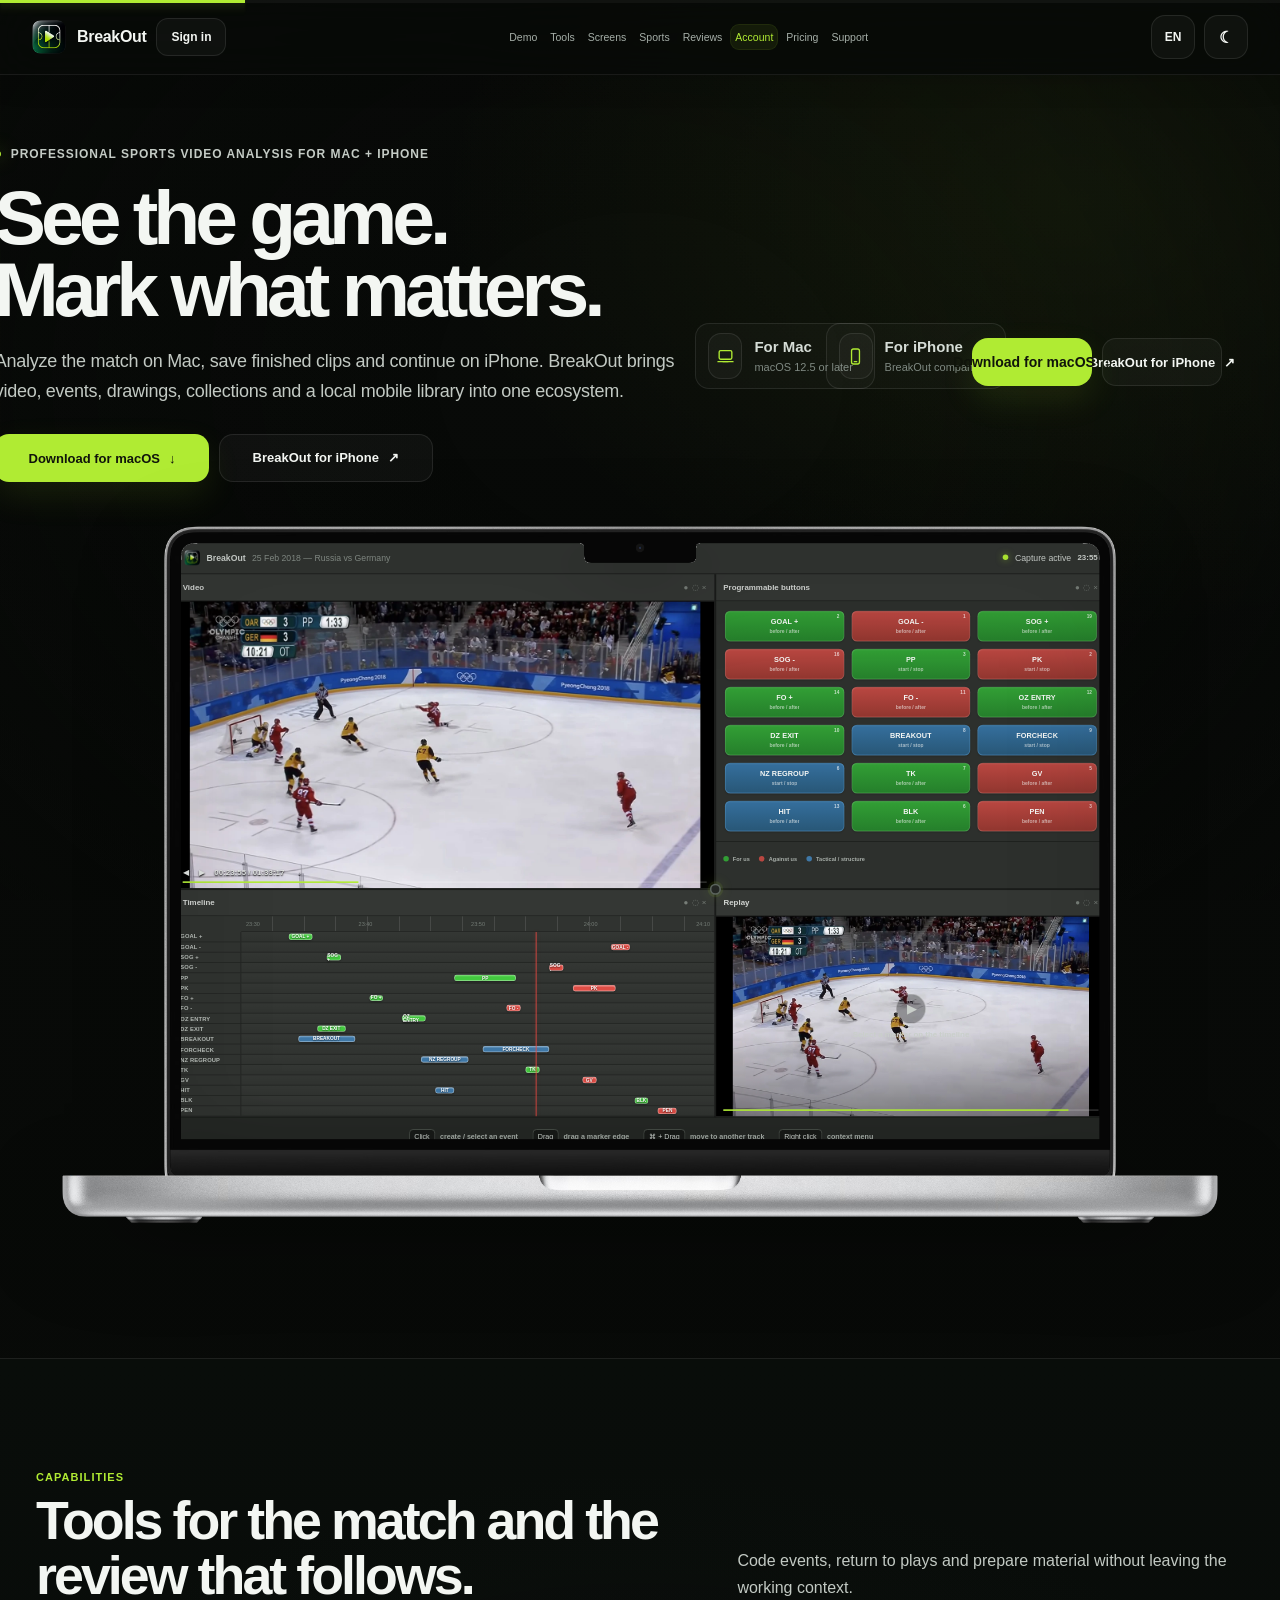
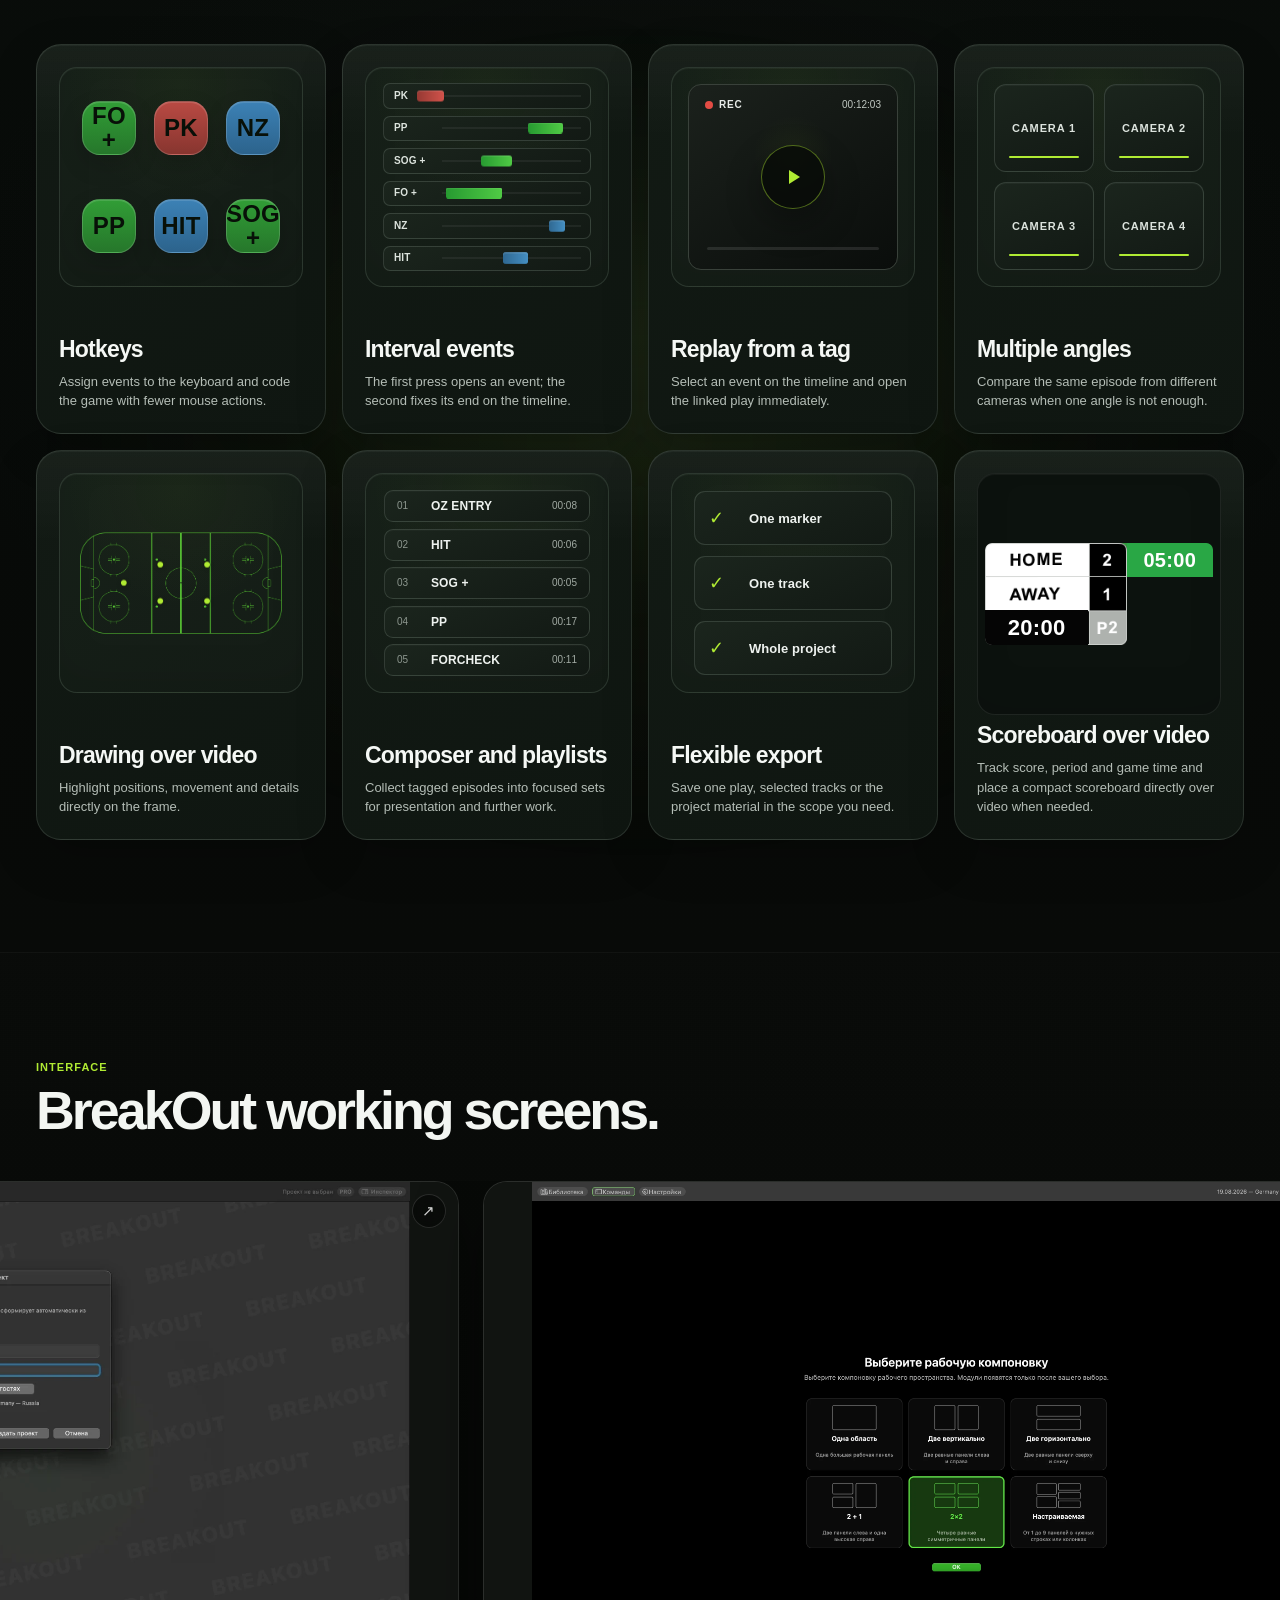
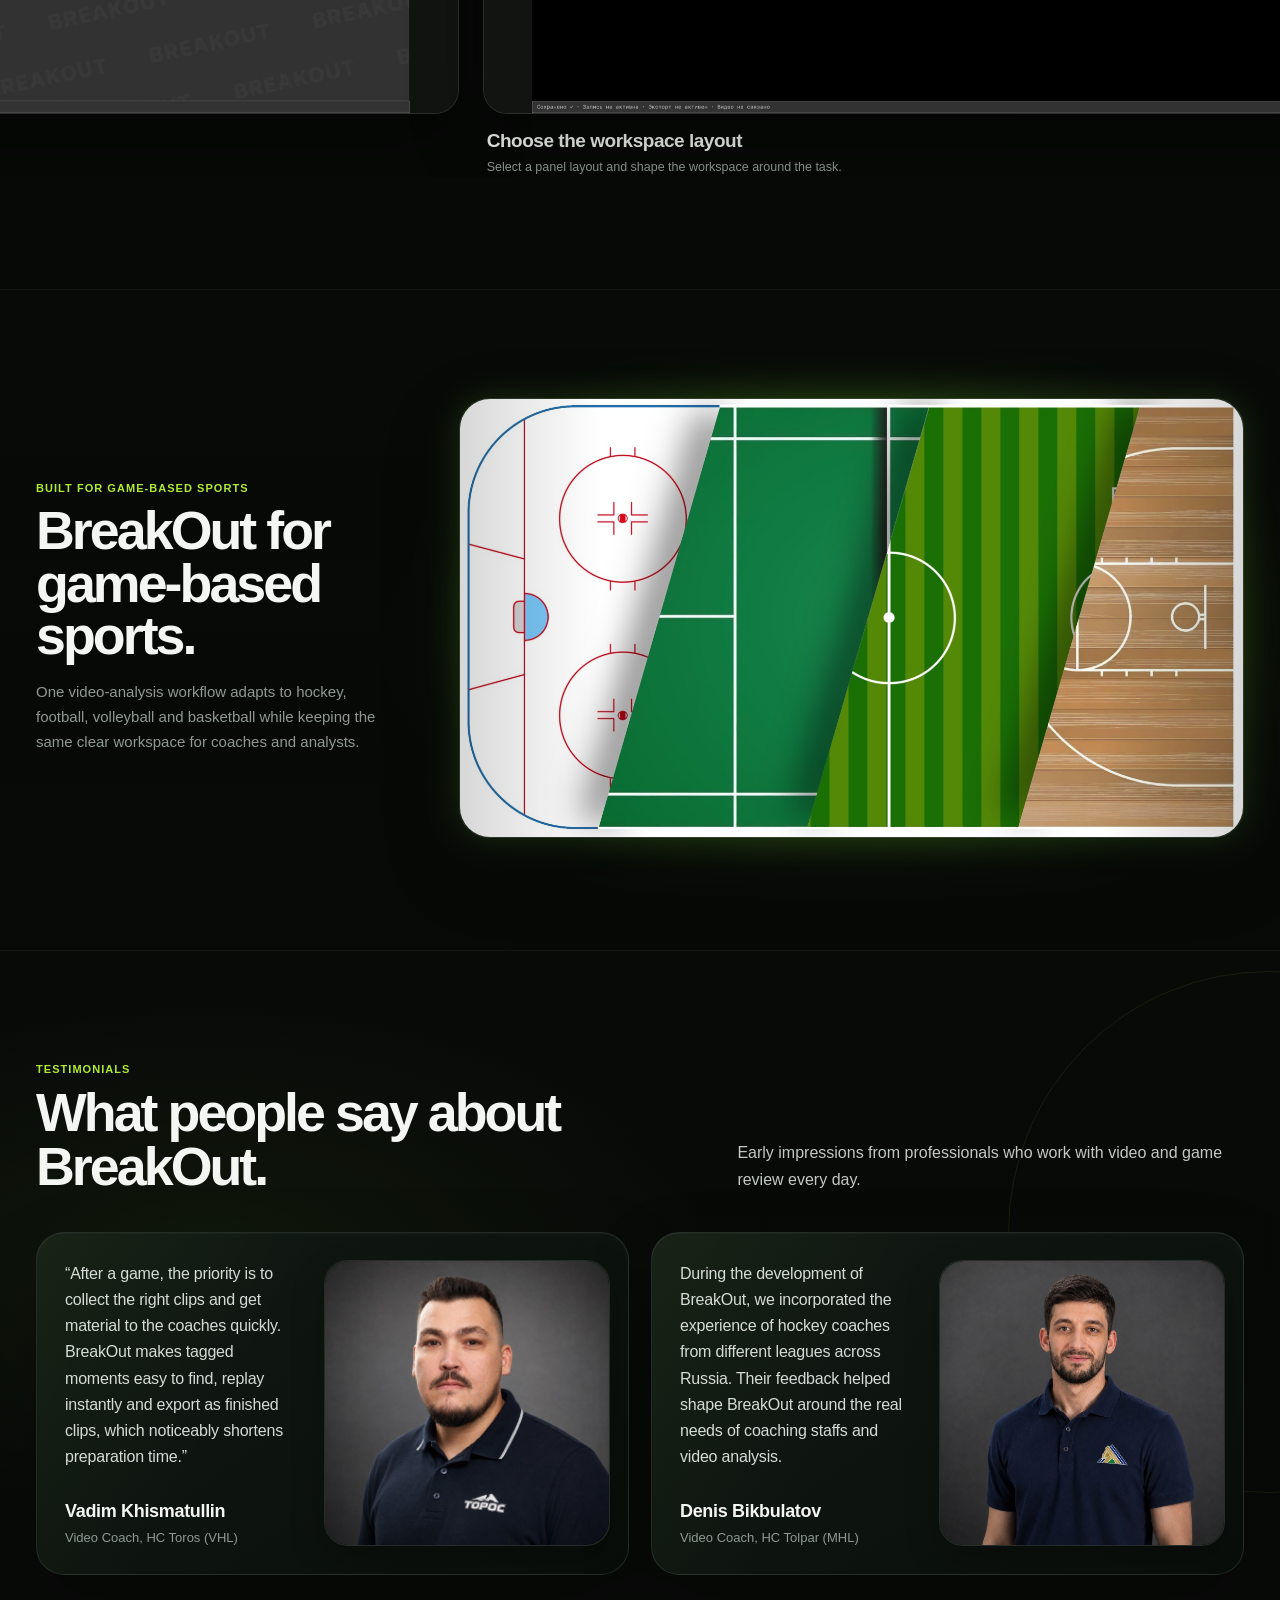
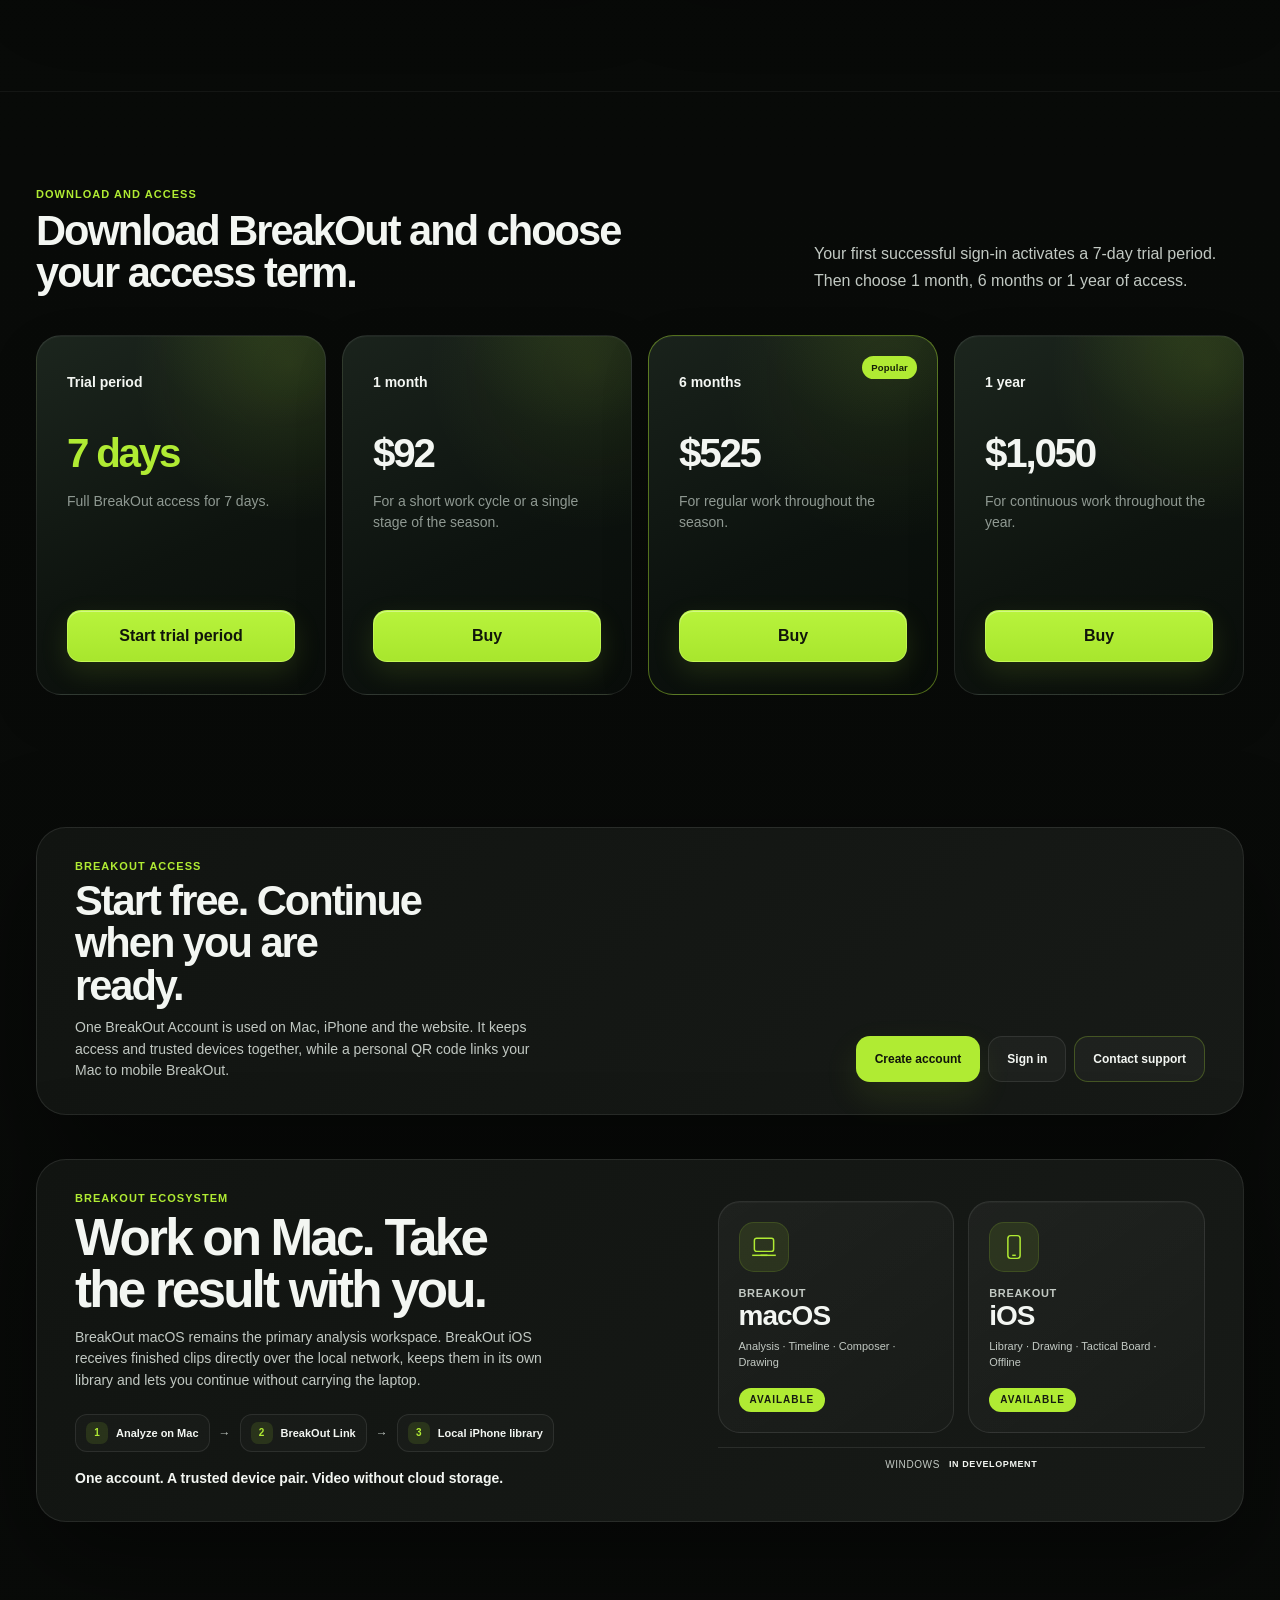
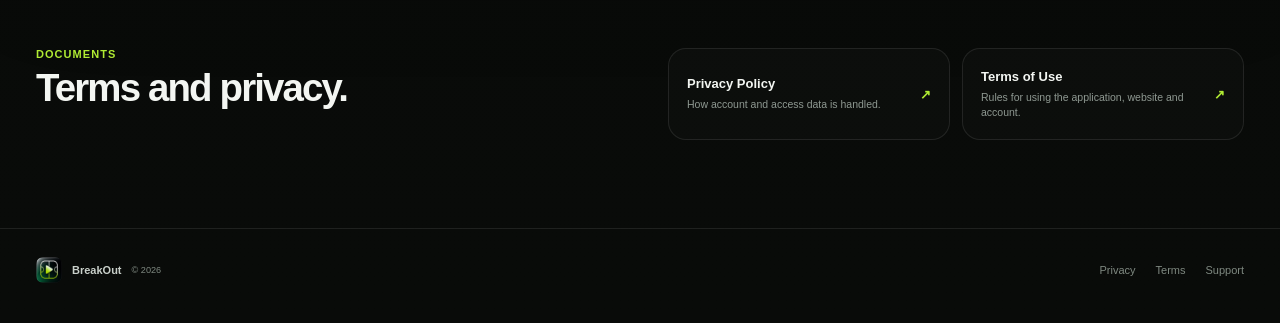
==== commit 4d409ad0: "Add files via upload" ====
--- a/index.html
+++ b/index.html
@@ -22,7 +22,7 @@
   <link rel="icon" href="assets/breakout-icon.png?v=38">
   <link rel="apple-touch-icon" href="assets/breakout-icon.png?v=38">
   <link rel="manifest" href="site.webmanifest">
-  <link rel="stylesheet" href="styles-v42.css?v=81">
+  <link rel="stylesheet" href="styles-v43.css?v=82">
   <title>BreakOut — спортивный видеоанализ для Mac</title>
 </head>
 <body data-page="home">
@@ -69,12 +69,13 @@
       <div class="hero-shell hero-demo-shell">
         <div class="hero-copy hero-copy-grid hero-intro-grid">
           <div class="hero-copy-main hero-intro-copy">
-            <div class="eyebrow"><span></span><b data-i18n="eyebrow">Профессиональный спортивный видеоанализ для Mac</b></div>
+            <div class="eyebrow"><span></span><b data-i18n="eyebrow">Профессиональный спортивный видеоанализ для Mac + iPhone</b></div>
             <h1 data-i18n-lines="heroTitle">Видеть игру.
 Отмечать главное.</h1>
-            <p class="hero-lead" data-i18n="heroLead">BreakOut объединяет работу с видео, событиями, повтором, статистикой и экспортом в одном настраиваемом рабочем пространстве — для тренеров, аналитиков и спортивных команд.</p>
-            <div class="hero-actions hero-actions-single">
+            <p class="hero-lead" data-i18n="heroLead">Анализируйте матч на Mac, сохраняйте готовые ролики и продолжайте работу на iPhone. BreakOut объединяет видео, события, рисунки, подборки и локальную библиотеку в одной экосистеме.</p>
+            <div class="hero-actions hero-actions-ecosystem">
               <button class="button primary" data-action="download"><span data-i18n="download">Скачать для macOS</span><span>↓</span></button>
+              <a class="button secondary" href="#development"><span data-i18n="iosButton">BreakOut для iPhone</span><span>↗</span></a>
             </div>
             <div class="platform-pill">
               <span class="platform-icon" aria-hidden="true"><svg viewBox="0 0 24 24" fill="none" stroke="currentColor" stroke-width="1.7" stroke-linecap="round" stroke-linejoin="round"><rect x="4" y="4.5" width="16" height="11" rx="1.8"></rect><path d="M2.5 18.5h19"></path><path d="M9 18.5h6"></path></svg></span>
@@ -82,12 +83,21 @@
             </div>
           </div>
 
-          <div class="hero-product-visual hero-desktop-cta" aria-label="Скачать BreakOut для Mac">
-            <div class="platform-pill hero-desktop-platform">
-              <span class="platform-icon" aria-hidden="true"><svg viewBox="0 0 24 24" fill="none" stroke="currentColor" stroke-width="1.7" stroke-linecap="round" stroke-linejoin="round"><rect x="4" y="4.5" width="16" height="11" rx="1.8"></rect><path d="M2.5 18.5h19"></path><path d="M9 18.5h6"></path></svg></span>
-              <span><strong data-i18n="forMac">Для Mac</strong><small data-i18n="macRequirement">macOS 12.5 и новее</small></span>
-            </div>
-            <button class="button primary hero-desktop-download" data-action="download"><span data-i18n="download">Скачать для macOS</span><span>↓</span></button>
+          <div class="hero-product-visual hero-desktop-cta" aria-label="Экосистема BreakOut">
+            <div class="hero-device-pills">
+              <div class="platform-pill hero-desktop-platform">
+                <span class="platform-icon" aria-hidden="true"><svg viewBox="0 0 24 24" fill="none" stroke="currentColor" stroke-width="1.7" stroke-linecap="round" stroke-linejoin="round"><rect x="4" y="4.5" width="16" height="11" rx="1.8"></rect><path d="M2.5 18.5h19"></path><path d="M9 18.5h6"></path></svg></span>
+                <span><strong data-i18n="forMac">Для Mac</strong><small data-i18n="macRequirement">macOS 12.5 и новее</small></span>
+              </div>
+              <div class="platform-pill hero-desktop-platform">
+                <span class="platform-icon" aria-hidden="true"><svg viewBox="0 0 24 24" fill="none" stroke="currentColor" stroke-width="1.7" stroke-linecap="round" stroke-linejoin="round"><rect x="7" y="2.5" width="10" height="19" rx="2.4"></rect><path d="M10.5 18.5h3"></path></svg></span>
+                <span><strong data-i18n="foriPhone">Для iPhone</strong><small data-i18n="iosCompanion">BreakOut companion</small></span>
+              </div>
+            </div>
+            <div class="hero-desktop-actions">
+              <button class="button primary hero-desktop-download" data-action="download"><span data-i18n="download">Скачать для macOS</span><span>↓</span></button>
+              <a class="button secondary" href="#development"><span data-i18n="iosButton">BreakOut для iPhone</span><span>↗</span></a>
+            </div>
           </div>
         </div>
 
@@ -413,7 +423,7 @@
         <div class="account-link-copy">
           <div class="kicker" data-i18n="accountKicker">Доступ к BreakOut</div>
           <h2 data-i18n="accountTitle">Начните бесплатно. Продолжайте, когда будете готовы.</h2>
-          <p data-i18n="accountIntro">Создайте аккаунт, активируйте 7-дневный пробный период и управляйте сроком доступа в личном кабинете.</p>
+          <p data-i18n="accountIntro">Один BreakOut Account используется на Mac, iPhone и сайте. В нём хранятся доступ и доверенные устройства, а персональный QR-код связывает ваш Mac с мобильным BreakOut.</p>
           <div class="account-link-actions">
             <a class="button primary" href="account.html?mode=register" data-i18n="createAccount">Создать аккаунт</a>
             <a class="button secondary" href="account.html?mode=signin" data-i18n="signIn">Войти</a>
@@ -426,24 +436,30 @@
     <section class="section development-section" id="development">
       <div class="content-shell development-card">
         <div class="development-copy">
-          <div class="kicker" data-i18n="developmentKicker">Развитие BreakOut</div>
-          <h2 data-i18n="developmentTitle">BreakOut продолжает развиваться.</h2>
-          <p data-i18n="developmentIntro">Мы совершенствуем ключевые инструменты BreakOut, уделяя особое внимание рисованию, визуальному анализу, производительности и удобству работы. Новые возможности и улучшения будут появляться в следующих обновлениях.</p>
-          <p class="development-platform-lead" data-i18n="developmentPlatforms">И расширяем BreakOut на новые платформы.</p>
-        </div>
-        <div class="platform-badges">
-          <div class="platform-option platform-option-macos">
-            <a class="platform-image-link" href="#" data-action="download" aria-label="Скачать BreakOut для macOS">
-              <img src="platform-macos-badge.png" alt="Download for Mac OS">
-            </a>
-            <div class="platform-status available" data-i18n="macAvailable">ДОСТУПНО</div>
-          </div>
-          <div class="platform-option platform-option-windows">
-            <div class="platform-image-link platform-image-disabled" aria-label="BreakOut для Windows в разработке">
-              <img src="platform-windows-badge.png" alt="Download for Windows">
-            </div>
-            <div class="platform-status development" data-i18n="windowsInDevelopment">В РАЗРАБОТКЕ</div>
-          </div>
+          <div class="kicker" data-i18n="developmentKicker">Экосистема BreakOut</div>
+          <h2 data-i18n="developmentTitle">Работайте на Mac. Берите результат с собой.</h2>
+          <p data-i18n="developmentIntro">BreakOut macOS остаётся основным рабочим инструментом для анализа. BreakOut iOS получает готовые ролики напрямую по локальной сети, хранит их в собственной библиотеке и позволяет продолжать работу без ноутбука рядом.</p>
+          <div class="ecosystem-flow" aria-label="BreakOut workflow">
+            <span><b>1</b><em data-i18n="ecoStep1">Анализ на Mac</em></span>
+            <i>→</i>
+            <span><b>2</b><em data-i18n="ecoStep2">BreakOut Link</em></span>
+            <i>→</i>
+            <span><b>3</b><em data-i18n="ecoStep3">Локальная библиотека iPhone</em></span>
+          </div>
+          <p class="development-platform-lead" data-i18n="developmentPlatforms">Один аккаунт. Доверенная пара устройств. Видео без облачного хранилища.</p>
+        </div>
+        <div class="platform-badges ecosystem-platforms">
+          <a class="ecosystem-platform-card" href="#" data-action="download" aria-label="Скачать BreakOut для macOS">
+            <span class="ecosystem-device-icon"><svg viewBox="0 0 32 32" fill="none" stroke="currentColor" stroke-width="1.7"><rect x="5" y="6" width="22" height="15" rx="2.5"></rect><path d="M2.5 25.5h27"></path><path d="M12 25.5h8"></path></svg></span>
+            <span class="ecosystem-platform-copy"><small>BreakOut</small><strong>macOS</strong><em data-i18n="macPlatformRole">Анализ · Timeline · Composer · Drawing</em></span>
+            <span class="platform-status available" data-i18n="macAvailable">ДОСТУПНО</span>
+          </a>
+          <div class="ecosystem-platform-card ecosystem-platform-ios">
+            <span class="ecosystem-device-icon"><svg viewBox="0 0 32 32" fill="none" stroke="currentColor" stroke-width="1.7"><rect x="9" y="3" width="14" height="26" rx="3.2"></rect><path d="M14 25.5h4"></path></svg></span>
+            <span class="ecosystem-platform-copy"><small>BreakOut</small><strong>iOS</strong><em data-i18n="iosPlatformRole">Library · Drawing · Tactical Board · Offline</em></span>
+            <span class="platform-status available" data-i18n="iosAvailable">ДОСТУПНО</span>
+          </div>
+          <div class="ecosystem-future-platform"><span>Windows</span><b data-i18n="windowsInDevelopment">В РАЗРАБОТКЕ</b></div>
         </div>
       </div>
     </section>
@@ -496,7 +512,7 @@
   </div>
 
   <script src="config-v26.js?v=27"></script>
-  <script src="script-v42.js?v=81"></script>
+  <script src="script-v43.js?v=82"></script>
   <script src="analytics-track-v1.js?v=1"></script>
 </body>
 </html>
--- a/styles-v43.css
+++ b/styles-v43.css
@@ -0,0 +1,5373 @@
+:root{
+  --bg:#080a08;--bg2:#0c0f0c;--panel:#111411;--panel2:#171a17;--text:#f3f6f2;--muted:#8f9992;--muted2:#c2c9c3;
+  --accent:#B0EB33;--accent-soft:rgba(176,235,51,.12);--line:rgba(255,255,255,.09);--line2:rgba(176,235,51,.25);
+  --content:1720px;--nav:1800px;--shadow:0 34px 110px rgba(0,0,0,.46)
+}
+*{box-sizing:border-box}html{scroll-behavior:smooth;background:var(--bg)}body{margin:0;min-width:320px;color:var(--text);background:radial-gradient(1000px 680px at 84% 3%,rgba(176,235,51,.07),transparent 64%),linear-gradient(180deg,#080a08,#070907 48%,#090b09);font-family:-apple-system,BlinkMacSystemFont,"SF Pro Display","SF Pro Text",Inter,"Segoe UI",sans-serif;-webkit-font-smoothing:antialiased;text-rendering:optimizeLegibility;overflow-x:hidden}a{color:inherit;text-decoration:none}button{font:inherit;color:inherit}img{display:block;max-width:100%}::selection{background:rgba(176,235,51,.25);color:#fff}.content-shell{width:min(var(--content),calc(100% - 72px));margin:0 auto}.nav-shell{width:min(var(--nav),calc(100% - 64px));margin:0 auto}
+.topbar{position:sticky;top:0;z-index:90;border-bottom:1px solid rgba(255,255,255,.055);background:rgba(8,10,8,.78);backdrop-filter:blur(22px) saturate(145%);-webkit-backdrop-filter:blur(22px) saturate(145%)}.nav-shell{height:74px;display:flex;align-items:center;justify-content:space-between;gap:28px}.brand{display:flex;align-items:center;gap:11px;font-weight:700;letter-spacing:-.02em}.brand img{width:34px;height:34px;border-radius:9px}.brand span{font-size:16px}.desktop-nav{display:flex;gap:29px;color:#a6afa8;font-size:13px}.desktop-nav a:hover{color:#fff}.nav-actions{display:flex;align-items:center;gap:9px}.lang-switch{display:grid;grid-template-columns:1fr 1fr;padding:3px;border:1px solid var(--line);border-radius:999px;background:rgba(255,255,255,.025)}.lang-switch button{border:0;background:transparent;cursor:pointer;padding:6px 9px;border-radius:999px;color:#8d978f;font-size:11px;font-weight:750}.lang-switch button.active{background:rgba(255,255,255,.09);color:#fff}.signin-btn,.menu-btn{border:1px solid var(--line);background:rgba(255,255,255,.035);border-radius:12px;min-height:40px;padding:0 15px;cursor:pointer;font-size:12px;font-weight:680}.menu-btn{display:none;width:42px;padding:0}.mobile-nav{display:none}
+.button{min-height:50px;padding:0 20px;border-radius:14px;border:1px solid var(--line);background:rgba(255,255,255,.045);display:inline-flex;align-items:center;justify-content:center;gap:9px;cursor:pointer;font-weight:700;font-size:13px;transition:.18s}.button:hover{transform:translateY(-1px);border-color:rgba(255,255,255,.18);background:rgba(255,255,255,.07)}.button.primary{background:var(--accent);border-color:transparent;color:#10140b;box-shadow:0 14px 34px rgba(176,235,51,.1)}.button.primary:hover{background:#b9f33e}.button.full{width:100%}.button.secondary{background:rgba(255,255,255,.035)}
+.hero{padding:86px 0 92px}.hero-shell{width:min(1840px,calc(100% - 64px));margin:0 auto;display:grid;grid-template-columns:minmax(450px,.72fr) minmax(760px,1.28fr);gap:72px;align-items:center}.eyebrow{display:inline-flex;align-items:center;gap:10px;color:#c4cbc5;font-size:12px;letter-spacing:.08em;text-transform:uppercase}.eyebrow span{width:6px;height:6px;border-radius:50%;background:var(--accent);box-shadow:0 0 18px rgba(176,235,51,.6)}.eyebrow b{font-weight:760}.hero h1{margin:20px 0 22px;font-size:clamp(62px,5.2vw,104px);line-height:.94;letter-spacing:-.065em;font-weight:700;max-width:880px}.hero-lead{margin:0;max-width:760px;color:var(--muted2);font-size:18px;line-height:1.62;letter-spacing:-.015em}.hero-actions{display:flex;gap:10px;flex-wrap:wrap;margin-top:30px}.hero-meta{display:flex;align-items:center;gap:18px;flex-wrap:wrap;margin-top:21px}.platform-pill{display:inline-flex;align-items:center;gap:10px;color:#d5dcd6}.platform-icon{width:34px;height:34px;border:1px solid var(--line);border-radius:10px;display:grid;place-items:center;background:rgba(255,255,255,.03);color:var(--accent);font-weight:800}.platform-pill>span:last-child{display:grid;gap:1px}.platform-pill strong{font-size:12px}.platform-pill small{font-size:11px;color:#7f8982}.hero-proof{display:flex;align-items:center;gap:9px;border-left:1px solid var(--line);padding-left:18px}.hero-proof span{color:var(--accent);font-size:22px;font-weight:750}.hero-proof small{max-width:190px;color:#8f9992;font-size:11px;line-height:1.35}.hero-shot-card{position:relative;aspect-ratio:16/9;border:1px solid rgba(255,255,255,.12);border-radius:26px;overflow:hidden;background:#050605;box-shadow:var(--shadow)}.hero-shot-card img{width:100%;height:100%;object-fit:cover}.hero-shot-card::after{content:"";position:absolute;inset:0;box-shadow:inset 0 0 0 1px rgba(0,0,0,.45);pointer-events:none}.hero-shot-label{position:absolute;left:18px;bottom:18px;display:flex;align-items:center;gap:8px;border:1px solid rgba(255,255,255,.11);background:rgba(7,9,7,.76);backdrop-filter:blur(12px);padding:9px 12px;border-radius:999px;font-size:11px;color:#d9dfda}.live-dot{width:7px;height:7px;border-radius:50%;background:var(--accent);box-shadow:0 0 12px rgba(176,235,51,.6)}
+.kicker{color:var(--accent);font-size:11px;font-weight:800;letter-spacing:.095em;text-transform:uppercase}.section-heading,.demo-heading,.showcase-heading{display:grid;grid-template-columns:minmax(0,.9fr) minmax(420px,.7fr);gap:90px;align-items:end;margin-bottom:44px}.section-heading h2,.demo-heading h2,.showcase-heading h2,.mac-card h2,.privacy-card h2,.cta-card h2{margin:10px 0 0;font-size:clamp(42px,4.2vw,72px);line-height:1.01;letter-spacing:-.055em;font-weight:680}.section-heading>p,.demo-heading>p,.showcase-heading>p{margin:0;color:var(--muted2);font-size:16px;line-height:1.68;max-width:680px}
+.demo-section{padding:112px 0 120px;border-top:1px solid rgba(255,255,255,.045);background:linear-gradient(180deg,rgba(255,255,255,.012),transparent 30%)}.demo-shell-wrap{width:min(1880px,calc(100% - 48px));margin:0 auto;position:relative}.demo-app{border:1px solid rgba(255,255,255,.12);border-radius:18px;overflow:hidden;background:#202320;box-shadow:0 36px 100px rgba(0,0,0,.48);user-select:none}.demo-titlebar{height:42px;display:flex;align-items:center;justify-content:space-between;padding:0 12px;border-bottom:1px solid #171917;background:#313431;color:#cbd0cc;font-size:11px}.demo-brand{display:flex;align-items:center;gap:8px}.demo-brand img{width:20px;height:20px;border-radius:5px}.demo-brand span{font-weight:700}.demo-brand em{font-style:normal;color:#848c86}.demo-status{display:flex;align-items:center;gap:8px}.demo-status b{font-variant-numeric:tabular-nums;font-size:10px}.record-dot{width:7px;height:7px;border-radius:50%;background:var(--accent);box-shadow:0 0 10px rgba(176,235,51,.5)}.demo-grid{position:relative;height:min(72vw,870px);min-height:610px;display:grid;grid-template-columns:var(--split-x) calc(100% - var(--split-x));grid-template-rows:var(--split-y) calc(100% - var(--split-y));background:#171917}.demo-pane{min-width:0;min-height:0;overflow:hidden;background:#2d302d;border-right:1px solid #171917;border-bottom:1px solid #171917;position:relative}.pane-bar{height:34px;padding:0 10px;display:flex;align-items:center;justify-content:space-between;background:#343734;border-bottom:1px solid #1f211f;color:#d3d6d3;font-size:10px}.pane-bar strong{font-weight:650}.pane-actions{color:#777e78;letter-spacing:.06em}.capture-pane{grid-column:1;grid-row:1}.buttons-pane{grid-column:2;grid-row:1}.timeline-pane{grid-column:1;grid-row:2}.replay-pane{grid-column:2;grid-row:2}.capture-stage,.replay-stage{height:calc(100% - 34px);position:relative;background:#050605;overflow:hidden}.capture-stage img,.replay-stage img{width:100%;height:100%;object-fit:cover;object-position:center}.capture-overlay{position:absolute;left:10px;bottom:15px;display:flex;align-items:center;gap:12px;color:#e0e3e1;font-size:10px;text-shadow:0 1px 2px #000}.capture-progress,.replay-progress{position:absolute;left:10px;right:10px;bottom:7px;height:2px;background:rgba(255,255,255,.18)}.capture-progress i,.replay-progress i{display:block;height:100%;width:25%;background:var(--accent);transition:width .15s linear}.coding-buttons{padding:14px;display:grid;grid-template-columns:repeat(3,minmax(0,1fr));gap:10px;align-content:start;max-height:calc(100% - 94px);overflow:auto}.coding-btn{min-height:62px;border:1px solid rgba(255,255,255,.22);border-radius:10px;cursor:pointer;display:flex;flex-direction:column;justify-content:center;align-items:center;gap:2px;color:#111;font-weight:800;box-shadow:inset 0 1px 0 rgba(255,255,255,.32),0 2px 4px rgba(0,0,0,.22);transition:transform .1s,filter .1s,box-shadow .1s}.coding-btn span{font-size:13px}.coding-btn small{font-size:8px;font-weight:700;opacity:.65}.coding-btn:active{transform:translateY(1px);filter:brightness(.9)}.coding-btn.active{box-shadow:0 0 0 2px #fff inset,0 0 0 2px rgba(176,235,51,.65),0 0 22px rgba(176,235,51,.22)}.coding-btn.green{background:linear-gradient(#6af552,#27c82e)}.coding-btn.lime{background:linear-gradient(#83f65a,#49d83a)}.coding-btn.orange{background:linear-gradient(#ffbc70,#ed8b38)}.coding-btn.red{background:linear-gradient(#ff6155,#ed2f25)}.coding-btn.violet{background:linear-gradient(#ee91ef,#cd5bd5)}.coding-btn.blue{background:linear-gradient(#9be5f2,#66c8dd)}.coding-btn.pink{background:linear-gradient(#f4b5da,#df88b8)}.coding-legend{height:60px;border-top:1px solid #1d1f1d;padding:8px 12px;display:grid;gap:5px;color:#a8afa9;font-size:9px}.coding-legend span{display:flex;gap:7px;align-items:center}.coding-legend i{width:8px;height:8px;border-radius:50%;background:#69dc35}.coding-legend .legend-hold{background:#72cde1}.coding-legend b{font-weight:560}.timeline-demo{height:calc(100% - 34px);position:relative;background:#303330;overflow:hidden}.timeline-ruler{height:24px;margin-left:72px;border-bottom:1px solid #222422;display:flex;justify-content:space-between;align-items:center;padding:0 8px;color:#757d77;font-size:8px;background:repeating-linear-gradient(90deg,transparent 0 39px,rgba(255,255,255,.11) 39px 40px)}.timeline-tracks{position:absolute;top:24px;left:0;right:0;bottom:0;overflow:hidden}.demo-track{height:calc(100% / 7);min-height:26px;display:grid;grid-template-columns:72px 1fr;border-bottom:1px solid #222422}.demo-track label{display:flex;align-items:center;padding-left:8px;border-right:1px solid #222422;color:#b8beb9;font-size:9px;white-space:nowrap;overflow:hidden;text-overflow:ellipsis}.track-surface{position:relative;background:linear-gradient(180deg,rgba(255,255,255,.02),transparent)}.demo-playhead{position:absolute;top:24px;bottom:0;left:43%;width:1px;background:#ef4a42;box-shadow:0 0 6px rgba(239,74,66,.3);z-index:5;pointer-events:none}.demo-marker{position:absolute;top:4px;height:calc(100% - 8px);min-width:18px;border-radius:4px;border:1px solid rgba(255,255,255,.42);box-shadow:inset 0 1px 0 rgba(255,255,255,.26),0 1px 2px rgba(0,0,0,.32);cursor:pointer;display:flex;align-items:center;justify-content:center;color:#fff;font-size:8px;font-weight:700;text-shadow:0 1px 2px rgba(0,0,0,.6);overflow:visible}.demo-marker.selected{outline:2px solid rgba(255,255,255,.9);outline-offset:1px;z-index:4}.demo-marker.starred::after{content:"★";position:absolute;right:3px;top:1px;color:#ffd65c;font-size:8px}.demo-marker.running{animation:pulseMarker 1s ease-in-out infinite alternate}.marker-handle{position:absolute;top:50%;width:7px;height:13px;border-radius:4px;background:#fff;border:1px solid #1b1d1b;transform:translateY(-50%);display:none;cursor:ew-resize;z-index:3}.demo-marker.selected .marker-handle{display:block}.marker-handle.left{left:-4px}.marker-handle.right{right:-4px}@keyframes pulseMarker{from{filter:brightness(1)}to{filter:brightness(1.25)}}.replay-shade{position:absolute;inset:0;background:linear-gradient(180deg,transparent 58%,rgba(0,0,0,.44))}.replay-empty{position:absolute;inset:0;display:grid;place-content:center;justify-items:center;gap:8px;color:#c9cfca;text-align:center}.replay-empty span{width:38px;height:38px;border-radius:50%;border:1px solid rgba(255,255,255,.35);display:grid;place-items:center;padding-left:3px;background:rgba(0,0,0,.32)}.replay-empty b{font-size:10px;font-weight:600}.replay-info{position:absolute;left:12px;bottom:16px;display:none;grid-template-columns:8px auto auto;align-items:center;gap:7px;border:1px solid rgba(255,255,255,.12);background:rgba(5,7,5,.72);backdrop-filter:blur(10px);padding:8px 10px;border-radius:9px}.replay-info.visible{display:grid}.replay-info span{width:7px;height:7px;border-radius:2px;background:var(--accent)}.replay-info b{font-size:10px}.replay-info small{color:#9ca49e;font-size:9px}.splitter{position:absolute;z-index:20;background:transparent}.splitter.vertical{top:0;bottom:0;left:calc(var(--split-x) - 4px);width:8px;cursor:ew-resize}.splitter.horizontal{left:0;right:0;top:calc(var(--split-y) - 4px);height:8px;cursor:ns-resize}.splitter::after{content:"";position:absolute;background:#1a1c1a;transition:.15s}.splitter.vertical::after{top:0;bottom:0;left:3px;width:2px}.splitter.horizontal::after{left:0;right:0;top:3px;height:2px}.splitter:hover::after,.splitter.dragging::after{background:var(--accent)}.splitter-knob{position:absolute;z-index:21;left:calc(var(--split-x) - 7px);top:calc(var(--split-y) - 7px);width:14px;height:14px;border-radius:50%;background:#232623;border:2px solid #5c655e;pointer-events:none}.demo-help{min-height:46px;padding:8px 12px;display:flex;align-items:center;justify-content:center;gap:18px;flex-wrap:wrap;border-top:1px solid #1c1e1c;background:#252825;color:#a8b0aa;font-size:9px}.demo-help span{display:flex;align-items:center;gap:6px}.demo-help kbd{font-family:inherit;border:1px solid #505751;background:#181a18;color:#d4dad5;border-radius:5px;padding:3px 6px;box-shadow:0 1px 0 #000}.demo-help b{font-weight:560}.demo-context{position:fixed;z-index:200;display:none;min-width:210px;padding:6px;border:1px solid rgba(255,255,255,.16);border-radius:10px;background:rgba(33,36,33,.97);box-shadow:0 18px 60px rgba(0,0,0,.55);backdrop-filter:blur(14px)}.demo-context.open{display:block}.demo-context button{width:100%;border:0;background:transparent;text-align:left;padding:7px 9px;border-radius:6px;color:#eef1ee;font-size:11px;cursor:pointer}.demo-context button:hover{background:#3c413c}.demo-context button.danger{color:#ff8a84}.demo-context hr{border:0;border-top:1px solid rgba(255,255,255,.09);margin:5px 3px}.demo-toast{position:fixed;left:50%;bottom:24px;z-index:300;transform:translate(-50%,20px);opacity:0;pointer-events:none;background:#171a17;border:1px solid rgba(255,255,255,.13);box-shadow:0 12px 40px rgba(0,0,0,.4);padding:10px 14px;border-radius:10px;color:#e5e9e6;font-size:11px;transition:.2s}.demo-toast.show{opacity:1;transform:translate(-50%,0)}
+.workflow-section,.benefits-section{padding:120px 0}.workflow-section{border-top:1px solid rgba(255,255,255,.045)}.compact-heading{margin-bottom:52px}.workflow-path{position:relative;display:grid;grid-template-columns:repeat(5,1fr);border:1px solid var(--line);border-radius:26px;background:#0c0f0c;overflow:hidden}.workflow-progress{position:absolute;left:9%;right:9%;top:52px;height:2px;background:#303630;z-index:0}.workflow-progress i{display:block;width:0;height:100%;background:var(--accent);box-shadow:0 0 12px rgba(176,235,51,.35);transition:width 1.2s cubic-bezier(.22,.8,.2,1)}.workflow-path.visible .workflow-progress i{width:100%}.workflow-path article{position:relative;z-index:1;min-height:190px;padding:28px;border-right:1px solid var(--line);display:flex;flex-direction:column}.workflow-path article:last-child{border-right:0}.workflow-path article span{width:36px;height:36px;border-radius:50%;display:grid;place-items:center;background:#111511;border:1px solid #394039;color:var(--accent);font-size:10px}.workflow-path strong{margin-top:auto;font-size:17px}.workflow-path small{margin-top:7px;color:var(--muted);font-size:11.5px;line-height:1.45}.benefits-section{padding-top:20px}.benefit-grid{display:grid;grid-template-columns:repeat(3,1fr);gap:14px}.benefit-card{min-height:360px;border:1px solid var(--line);border-radius:26px;padding:28px;background:linear-gradient(180deg,rgba(255,255,255,.03),rgba(255,255,255,.012));display:flex;flex-direction:column}.benefit-icon{width:46px;height:46px;border:1px solid var(--line2);background:var(--accent-soft);color:var(--accent);border-radius:14px;display:grid;place-items:center;font-size:18px}.benefit-card h3{margin:54px 0 10px;font-size:24px;letter-spacing:-.035em}.benefit-card p{margin:0;color:var(--muted2);font-size:14px;line-height:1.6}.benefit-strip{height:5px;border-radius:99px;background:#262b26;margin-top:auto;overflow:hidden}.benefit-strip i{display:block;height:100%;background:linear-gradient(90deg,var(--accent),#75b926);border-radius:99px}.benefit-card small{margin-top:10px;color:#77817a;font-size:10px}
+.showcase-section{padding:112px 0 126px;border-top:1px solid rgba(255,255,255,.045);border-bottom:1px solid rgba(255,255,255,.045);background:linear-gradient(180deg,rgba(255,255,255,.012),rgba(255,255,255,0))}.carousel-wrap{position:relative;width:100vw;margin-left:calc(50% - 50vw)}.showcase-track{display:flex;gap:24px;overflow-x:auto;scroll-snap-type:x mandatory;scroll-behavior:smooth;padding:0 max(24px,calc((100vw - min(74vw,1260px))/2));scrollbar-width:none}.showcase-track::-webkit-scrollbar{display:none}.showcase-slide{flex:0 0 min(74vw,1260px);scroll-snap-align:center;opacity:.42;transform:scale(.94);transition:.28s}.showcase-slide.active{opacity:1;transform:scale(1)}.slide-image{aspect-ratio:16/9;border-radius:24px;overflow:hidden;border:1px solid rgba(255,255,255,.11);background:#050605;box-shadow:0 24px 70px rgba(0,0,0,.36)}.slide-image img{width:100%;height:100%;object-fit:cover}.slide-caption{display:grid;grid-template-columns:40px 1fr;gap:14px;padding:20px 4px 0}.slide-caption>span{color:var(--accent);font-size:11px;letter-spacing:.1em;margin-top:4px}.slide-caption h3{margin:0 0 6px;font-size:20px;letter-spacing:-.025em}.slide-caption p{margin:0;color:var(--muted);font-size:12.5px;line-height:1.55}.carousel-arrow{position:absolute;top:calc(50% - 34px);z-index:5;width:50px;height:50px;border-radius:50%;border:1px solid rgba(255,255,255,.16);background:rgba(8,10,8,.78);backdrop-filter:blur(12px);cursor:pointer;font-size:18px;transition:.18s}.carousel-arrow:hover{border-color:rgba(176,235,51,.4);color:var(--accent);transform:scale(1.04)}.carousel-arrow.prev{left:34px}.carousel-arrow.next{right:34px}.carousel-dots{display:flex;justify-content:center;gap:7px;margin-top:28px}.carousel-dots button{width:7px;height:7px;padding:0;border:0;border-radius:99px;background:#414741;cursor:pointer;transition:.2s}.carousel-dots button.active{width:24px;background:var(--accent)}
+.mac-section{padding:120px 0}.mac-card{border:1px solid var(--line2);border-radius:30px;background:linear-gradient(135deg,rgba(176,235,51,.06),rgba(255,255,255,.016) 48%,rgba(255,255,255,.008));padding:42px;display:grid;grid-template-columns:.72fr 1.28fr;gap:70px;align-items:center}.mac-app{display:grid;grid-template-columns:76px 1fr;gap:22px;align-items:center}.mac-app>img{width:76px;height:76px;border-radius:20px;box-shadow:0 18px 44px rgba(0,0,0,.34)}.mac-card h2{font-size:clamp(32px,3.2vw,52px)}.mac-facts{display:grid;grid-template-columns:repeat(4,1fr);gap:12px}.mac-facts>div{min-height:150px;border:1px solid var(--line);border-radius:20px;background:rgba(0,0,0,.16);padding:20px;display:flex;flex-direction:column}.fact-icon{color:var(--accent);font-size:14px;font-weight:800;min-height:26px}.mac-facts strong{margin-top:auto;font-size:13px}.mac-facts small{margin-top:5px;color:var(--muted);font-size:11px;line-height:1.45}.pricing-section{padding:104px 0 120px}.pricing-grid{display:grid;grid-template-columns:1fr 1fr;gap:14px;max-width:1040px;margin:0 auto}.price-card{min-height:310px;border:1px solid var(--line);border-radius:26px;padding:30px;background:rgba(255,255,255,.02);display:flex;flex-direction:column}.price-card.accent-card{border-color:rgba(176,235,51,.28);background:linear-gradient(180deg,rgba(176,235,51,.07),rgba(255,255,255,.015))}.price-head{display:flex;justify-content:space-between;align-items:center}.price-head span{font-size:14px;font-weight:700}.price-head em{font-style:normal;font-size:10px;color:var(--accent);border:1px solid rgba(176,235,51,.2);background:var(--accent-soft);padding:5px 9px;border-radius:999px}.price-card>strong{font-size:48px;letter-spacing:-.05em;margin:36px 0 10px}.price-card>p{margin:0 0 28px;color:var(--muted);font-size:13px;line-height:1.5}.price-card .button{margin-top:auto}.privacy-section{padding:18px 0 0}.privacy-card{border-top:1px solid var(--line);border-bottom:1px solid var(--line);padding:72px 0;display:grid;grid-template-columns:1fr .8fr;gap:90px;align-items:center}.privacy-card h2{font-size:clamp(38px,3.6vw,62px)}.privacy-copy>p{margin:0;color:var(--muted2);font-size:15px;line-height:1.7}.privacy-links{display:flex;gap:22px;flex-wrap:wrap;margin-top:24px}.privacy-links a{font-size:12px;color:#d8ded9}.privacy-links a:hover{color:var(--accent)}.cta-section{padding:54px 0 120px}.cta-card{border-radius:30px;background:linear-gradient(135deg,#121612,#0c0f0c);border:1px solid var(--line);padding:48px;display:flex;align-items:end;justify-content:space-between;gap:48px}.cta-card>div:first-child>span{color:var(--accent);font-size:11px;text-transform:uppercase;letter-spacing:.09em;font-weight:760}.cta-card h2{max-width:930px;font-size:clamp(40px,3.7vw,64px)}.cta-actions{display:flex;gap:10px;flex-wrap:wrap;justify-content:flex-end}.footer{border-top:1px solid var(--line);padding:28px 0 40px}.footer-inner{display:flex;align-items:center;justify-content:space-between;gap:30px;color:#7f8981;font-size:11px}.footer-brand{display:flex;align-items:center;gap:10px}.footer-brand img{width:26px;height:26px;border-radius:7px}.footer-brand span{color:#c9d0ca;font-weight:650}.footer-links{display:flex;gap:20px}.footer-links a:hover{color:#fff}
+.modal-backdrop{position:fixed;inset:0;z-index:400;display:none;place-items:center;padding:20px;background:rgba(0,0,0,.66);backdrop-filter:blur(15px)}.modal-backdrop.open{display:grid}.modal{width:min(500px,100%);border:1px solid rgba(255,255,255,.12);border-radius:24px;background:#111411;padding:28px;box-shadow:0 30px 100px rgba(0,0,0,.62)}.modal-mark{width:42px;height:42px;border-radius:12px;background:var(--accent-soft);color:var(--accent);display:grid;place-items:center;font-weight:800}.modal h3{margin:22px 0 9px;font-size:24px;letter-spacing:-.03em}.modal p{margin:0;color:var(--muted2);font-size:13px;line-height:1.6}.modal-actions{display:flex;justify-content:flex-end;gap:9px;margin-top:24px}
+/* support / legal pages */.legal-page{min-height:100vh}.legal-hero{padding:100px 0 54px;border-bottom:1px solid var(--line)}.legal-hero h1{font-size:clamp(48px,5.3vw,80px);line-height:.98;letter-spacing:-.055em;margin:12px 0 18px}.legal-hero>div>p{max-width:760px;color:var(--muted2);font-size:16px;line-height:1.7}.legal-meta{margin-top:20px;color:var(--muted);font-size:11px}.legal-content{width:min(900px,calc(100% - 48px));margin:0 auto;padding:70px 0 110px}.legal-content section{margin-bottom:45px}.legal-content h2{font-size:26px;letter-spacing:-.03em;margin:0 0 13px}.legal-content p,.legal-content li{color:var(--muted2);font-size:14px;line-height:1.72}.legal-content a{color:var(--accent)}.notice{border:1px solid var(--line2);background:rgba(176,235,51,.045);border-radius:18px;padding:18px;color:var(--muted2);font-size:13px;line-height:1.6}.support-cards{display:grid;grid-template-columns:1fr 1fr;gap:12px;margin-top:30px}.support-card{border:1px solid var(--line);border-radius:20px;padding:24px;background:rgba(255,255,255,.022)}.support-card h3{margin:0 0 8px;font-size:17px}.support-card p{margin:0 0 18px;color:var(--muted);font-size:13px;line-height:1.55}
+@media(max-width:1380px){.hero-shell{grid-template-columns:.8fr 1.2fr;gap:48px}.hero h1{font-size:clamp(58px,6vw,90px)}.demo-grid{height:760px}.section-heading,.demo-heading,.showcase-heading{gap:50px}.mac-card{grid-template-columns:1fr;gap:34px}.mac-facts{grid-template-columns:repeat(4,1fr)}}
+@media(max-width:1080px){.desktop-nav{display:none}.signin-btn{display:none}.menu-btn{display:grid;place-items:center}.mobile-nav.open{display:grid;padding:10px 32px 18px;border-top:1px solid var(--line);background:rgba(7,9,7,.97)}.mobile-nav a{padding:10px 0;color:#b3bbb5;font-size:13px}.hero-shell{grid-template-columns:1fr;gap:44px}.hero-copy{max-width:900px}.hero h1{font-size:clamp(58px,10vw,94px)}.section-heading,.demo-heading,.showcase-heading{grid-template-columns:1fr;gap:20px}.demo-grid{height:700px;--split-x:68%!important}.workflow-path{grid-template-columns:1fr 1fr}.workflow-progress{display:none}.workflow-path article{border-bottom:1px solid var(--line)}.benefit-grid{grid-template-columns:1fr}.benefit-card{min-height:280px}.benefit-card h3{margin-top:34px}.mac-facts{grid-template-columns:repeat(2,1fr)}.privacy-card{grid-template-columns:1fr;gap:30px}.cta-card{display:block}.cta-actions{justify-content:flex-start;margin-top:28px}}
+@media(max-width:760px){.content-shell{width:calc(100% - 28px)}.nav-shell{width:calc(100% - 28px);height:66px}.brand span{display:none}.hero{padding:58px 0 72px}.hero-shell{width:calc(100% - 28px)}.hero h1{font-size:clamp(46px,14.6vw,70px);margin-top:16px}.hero-lead{font-size:16px;line-height:1.58}.hero-actions{display:grid}.hero-actions .button{width:100%}.hero-meta{align-items:flex-start}.hero-proof{border-left:0;padding-left:0}.hero-shot-card{border-radius:18px}.hero-shot-label{left:10px;bottom:10px}.demo-section{padding:78px 0 86px}.demo-shell-wrap{width:calc(100% - 18px)}.demo-app{border-radius:13px}.demo-titlebar{height:38px}.demo-status span:not(.record-dot){display:none}.demo-grid{height:auto;min-height:0;display:flex;flex-direction:column}.demo-pane{height:auto!important;min-height:240px;border-right:0}.capture-pane{order:1}.buttons-pane{order:2}.timeline-pane{order:3;min-height:300px}.replay-pane{order:4}.capture-stage,.replay-stage{height:220px}.coding-buttons{grid-template-columns:repeat(3,1fr);max-height:none}.coding-btn{min-height:56px}.timeline-demo{height:270px}.splitter,.splitter-knob{display:none}.demo-help{justify-content:flex-start;overflow-x:auto;flex-wrap:nowrap}.demo-help span{flex:0 0 auto}.demo-help span:nth-child(3){display:none}.workflow-section,.benefits-section{padding:82px 0}.workflow-path{grid-template-columns:1fr}.workflow-path article{min-height:145px;border-right:0}.workflow-path strong{margin-top:30px}.showcase-section{padding:78px 0 88px}.showcase-track{gap:12px;padding:0 7vw}.showcase-slide{flex-basis:86vw}.slide-image{border-radius:17px}.slide-caption{grid-template-columns:30px 1fr;padding-top:14px}.slide-caption h3{font-size:18px}.carousel-arrow{width:42px;height:42px;top:calc(50% - 56px)}.carousel-arrow.prev{left:8px}.carousel-arrow.next{right:8px}.mac-section{padding:82px 0}.mac-card{padding:24px;border-radius:22px}.mac-app{grid-template-columns:58px 1fr;gap:16px}.mac-app>img{width:58px;height:58px;border-radius:16px}.mac-facts{grid-template-columns:1fr}.mac-facts>div{min-height:116px}.pricing-section{padding:78px 0 90px}.pricing-grid{grid-template-columns:1fr}.price-card{min-height:280px;padding:24px}.privacy-card{padding:54px 0}.cta-section{padding-bottom:82px}.cta-card{padding:28px;border-radius:22px}.cta-actions{display:grid}.cta-actions .button{width:100%}.footer-inner{align-items:flex-start;flex-direction:column}.footer-links{flex-wrap:wrap}.support-cards{grid-template-columns:1fr}.legal-content{width:calc(100% - 28px)}.legal-hero{padding-top:72px}.modal-actions{display:grid}.modal-actions .button{width:100%}.demo-context{max-width:calc(100vw - 20px)}}
+@media(prefers-reduced-motion:reduce){html{scroll-behavior:auto}*,*::before,*::after{transition:none!important;animation:none!important;scroll-behavior:auto!important}}
+
+/* v8 — interactive demo is the hero */
+.hero-demo{padding:72px 0 96px}
+.hero-demo .hero-demo-shell{display:block;width:min(1900px,calc(100% - 48px));margin:0 auto}
+.hero-copy-grid{display:grid;grid-template-columns:minmax(0,1.08fr) minmax(420px,.72fr);gap:88px;align-items:end;max-width:1720px;margin:0 auto 34px}
+.hero-copy-main,.hero-copy-side{min-width:0}
+.hero-demo .hero-copy{max-width:none}
+.hero-demo .hero-copy-side{padding-bottom:8px}
+.hero-demo .hero-copy-side .hero-lead{max-width:700px}
+.hero-demo .hero-copy-side .platform-pill{margin-top:18px}
+.hero-demo .hero-actions{margin-top:25px}
+.hero-demo-label{width:min(1880px,100%);margin:0 auto 12px;display:flex;align-items:center;gap:9px;color:#aeb7b0;font-size:11px}
+.hero-demo-label strong{color:#e3e8e4;font-size:11px;font-weight:720}
+.hero-demo-label>span:last-child{color:#7f8982}
+.hero-demo .demo-shell-wrap{width:100%;margin:0 auto}
+.hero-demo .demo-app{border-radius:20px;box-shadow:0 34px 110px rgba(0,0,0,.5)}
+.hero-demo .demo-grid{height:min(62vw,830px)}
+.hero-demo .demo-help{border-radius:0 0 20px 20px}
+@media(max-width:1080px){
+  .hero-copy-grid{grid-template-columns:1fr;gap:24px;margin-bottom:30px}
+  .hero-demo .hero-copy-side{max-width:820px;padding-bottom:0}
+  .hero-demo .demo-grid{height:720px}
+}
+@media(max-width:760px){
+  .hero-demo{padding:54px 0 72px}
+  .hero-demo .hero-demo-shell{width:calc(100% - 14px)}
+  .hero-copy-grid{width:calc(100% - 14px);margin:0 auto 26px}
+  .hero-demo-label{width:calc(100% - 14px);align-items:flex-start;flex-wrap:wrap;line-height:1.4}
+  .hero-demo-label>span:last-child{flex-basis:100%;padding-left:16px}
+  .hero-demo .demo-app{border-radius:14px}
+  .hero-demo .demo-help{border-radius:0 0 14px 14px}
+  .hero-demo .demo-grid{height:auto}
+}
+
+/* v9 — dual theme, mobile polish, screenshot zoom */
+:root[data-theme="light"]{
+  --bg:#f5f8f2;
+  --bg2:#eef3e9;
+  --panel:#ffffff;
+  --panel2:#f7faf4;
+  --text:#111710;
+  --muted:#6f786f;
+  --muted2:#3f4941;
+  --accent:#78b80f;
+  --accent-soft:rgba(120,184,15,.11);
+  --line:rgba(25,42,27,.10);
+  --line2:rgba(120,184,15,.28);
+  --shadow:0 28px 90px rgba(45,72,34,.12);
+}
+
+html,body,.topbar,.button,.feature-card,.workflow-line article,.mac-card,.mac-facts>div,.price-card,.support-card,.notice,.cta-card,.modal,.image-lightbox-close{transition:background-color .24s ease,color .24s ease,border-color .24s ease,box-shadow .24s ease}
+
+/* Header theme switch */
+.theme-switch{display:grid;grid-template-columns:1fr 1fr;padding:3px;border:1px solid var(--line);border-radius:999px;background:rgba(255,255,255,.025)}
+.theme-switch button{border:0;background:transparent;cursor:pointer;width:29px;height:29px;padding:0;border-radius:999px;color:#8d978f;display:grid;place-items:center;font-size:13px;line-height:1}
+.theme-switch button.active{background:rgba(255,255,255,.09);color:#fff}
+
+/* Missing v8 section styling — now intentionally compact and structured */
+.section{padding:112px 0}
+.feature-grid{display:grid;grid-template-columns:repeat(3,minmax(0,1fr));gap:12px}
+.feature-card{min-height:210px;border:1px solid var(--line);border-radius:24px;padding:24px;background:linear-gradient(180deg,rgba(255,255,255,.03),rgba(255,255,255,.012));display:flex;flex-direction:column;position:relative;overflow:hidden}
+.feature-card::after{content:"";position:absolute;width:240px;height:240px;border-radius:50%;right:-130px;top:-150px;background:radial-gradient(circle,rgba(176,235,51,.08),transparent 68%);pointer-events:none}
+.feature-top{display:flex;align-items:center;justify-content:space-between;gap:16px}
+.feature-number{color:var(--muted);font-size:10px;letter-spacing:.12em}
+.feature-symbol{width:34px;height:34px;display:grid;place-items:center;border:1px solid var(--line2);border-radius:11px;color:var(--accent);background:var(--accent-soft);font-size:12px}
+.feature-card h3{margin:auto 0 9px;font-size:21px;letter-spacing:-.035em;font-weight:680}
+.feature-card p{margin:0;color:var(--muted2);font-size:13px;line-height:1.55;max-width:38ch}
+
+.workflow-line{display:grid;grid-template-columns:repeat(4,minmax(0,1fr));border:1px solid var(--line);border-radius:26px;overflow:hidden;background:rgba(255,255,255,.015)}
+.workflow-line article{min-height:190px;padding:26px;display:flex;flex-direction:column;border-right:1px solid var(--line);position:relative}
+.workflow-line article:last-child{border-right:0}
+.workflow-line article::after{content:"→";position:absolute;right:-10px;top:31px;width:20px;height:20px;border-radius:50%;display:grid;place-items:center;background:var(--bg);color:var(--accent);font-size:11px;z-index:2}
+.workflow-line article:last-child::after{display:none}
+.workflow-line article>span{color:var(--accent);font-size:10px;letter-spacing:.12em;font-weight:760}
+.workflow-line h3{margin:auto 0 8px;font-size:18px;letter-spacing:-.025em}
+.workflow-line p{margin:0;color:var(--muted);font-size:12px;line-height:1.5}
+
+/* Screenshots: preserve the full 16:9 frame, never crop product UI */
+.slide-image{position:relative;background:#111411}
+.slide-image img{object-fit:contain!important;background:#111411}
+.slide-zoom{position:absolute;right:12px;top:12px;width:34px;height:34px;border-radius:50%;border:1px solid rgba(255,255,255,.16);background:rgba(6,8,6,.72);color:#fff;backdrop-filter:blur(10px);display:grid;place-items:center;cursor:pointer;font-size:15px;z-index:2;opacity:.82;transition:.18s}
+.slide-zoom:hover{opacity:1;border-color:rgba(176,235,51,.42);color:#dfff9a;transform:scale(1.04)}
+.showcase-slide{scroll-snap-stop:always}
+
+/* Full screenshot viewer, especially useful on phones */
+.image-lightbox{position:fixed;inset:0;z-index:500;display:none;align-items:center;justify-content:center;padding:22px;background:rgba(0,0,0,.88);backdrop-filter:blur(18px);-webkit-backdrop-filter:blur(18px)}
+.image-lightbox.open{display:flex}
+.image-lightbox-inner{width:min(1500px,96vw);max-height:90vh;display:flex;flex-direction:column;gap:12px;align-items:center;justify-content:center}
+.image-lightbox img{display:block;width:100%;max-height:82vh;object-fit:contain;border-radius:16px;border:1px solid rgba(255,255,255,.14);background:#0b0d0b;touch-action:pinch-zoom}
+.image-lightbox-caption{color:#dbe1dc;font-size:12px;text-align:center;max-width:900px}
+.image-lightbox-close{position:absolute;right:18px;top:18px;width:42px;height:42px;border-radius:50%;border:1px solid rgba(255,255,255,.16);background:rgba(20,22,20,.72);color:#fff;font-size:25px;line-height:1;cursor:pointer;display:grid;place-items:center}
+
+/* Light site theme: restrained white/green, while the actual BreakOut demo remains dark */
+:root[data-theme="light"] html{background:var(--bg)}
+:root[data-theme="light"] body{
+  background:
+    radial-gradient(1000px 620px at 90% -2%,rgba(176,235,51,.20),transparent 66%),
+    radial-gradient(850px 660px at -8% 26%,rgba(72,126,58,.08),transparent 70%),
+    linear-gradient(180deg,#fbfcf9 0%,#f4f8f0 48%,#f9fbf7 100%);
+}
+:root[data-theme="light"] .topbar{border-bottom-color:rgba(28,47,29,.08);background:rgba(249,251,247,.82)}
+:root[data-theme="light"] .desktop-nav{color:#647066}
+:root[data-theme="light"] .desktop-nav a:hover{color:#172018}
+:root[data-theme="light"] .lang-switch,:root[data-theme="light"] .theme-switch{background:rgba(21,39,22,.025);border-color:rgba(21,39,22,.10)}
+:root[data-theme="light"] .lang-switch button,:root[data-theme="light"] .theme-switch button{color:#6f7a70}
+:root[data-theme="light"] .lang-switch button.active,:root[data-theme="light"] .theme-switch button.active{background:#fff;color:#172018;box-shadow:0 2px 10px rgba(35,55,31,.08)}
+:root[data-theme="light"] .signin-btn,:root[data-theme="light"] .menu-btn{background:rgba(255,255,255,.74);border-color:rgba(21,39,22,.10);color:#172018}
+:root[data-theme="light"] .mobile-nav.open{background:rgba(249,251,247,.97);border-color:var(--line)}
+:root[data-theme="light"] .mobile-nav a{color:#4f5b51}
+:root[data-theme="light"] .button{background:rgba(255,255,255,.78);border-color:rgba(21,39,22,.11);color:#172018}
+:root[data-theme="light"] .button:hover{background:#fff;border-color:rgba(21,39,22,.18)}
+:root[data-theme="light"] .button.primary{background:#9ed82d;color:#10170b;box-shadow:0 14px 34px rgba(111,161,20,.13)}
+:root[data-theme="light"] .button.primary:hover{background:#a9e338}
+:root[data-theme="light"] .button.secondary{background:rgba(255,255,255,.72)}
+:root[data-theme="light"] .eyebrow{color:#4f5a51}
+:root[data-theme="light"] .platform-pill{color:#202a21}
+:root[data-theme="light"] .platform-icon{background:rgba(255,255,255,.72)}
+:root[data-theme="light"] .platform-pill small{color:#687369}
+:root[data-theme="light"] .hero-demo-label{color:#5d685f}
+:root[data-theme="light"] .hero-demo-label strong{color:#1a241b}
+:root[data-theme="light"] .hero-demo-label>span:last-child{color:#69736b}
+:root[data-theme="light"] .hero-demo .demo-app{box-shadow:0 34px 100px rgba(36,58,30,.18)}
+:root[data-theme="light"] .feature-card{background:linear-gradient(180deg,rgba(255,255,255,.92),rgba(247,251,244,.78));box-shadow:0 14px 45px rgba(39,63,33,.045)}
+:root[data-theme="light"] .feature-card::after{background:radial-gradient(circle,rgba(120,184,15,.10),transparent 68%)}
+:root[data-theme="light"] .workflow-section{border-color:rgba(21,39,22,.07)}
+:root[data-theme="light"] .workflow-line{background:rgba(255,255,255,.72);box-shadow:0 18px 50px rgba(40,65,34,.04)}
+:root[data-theme="light"] .workflow-line article::after{background:#f5f8f2}
+:root[data-theme="light"] .showcase-section{border-color:rgba(21,39,22,.07);background:linear-gradient(180deg,rgba(120,184,15,.035),rgba(255,255,255,.18) 58%,transparent)}
+:root[data-theme="light"] .showcase-slide{opacity:.5}
+:root[data-theme="light"] .showcase-slide.active{opacity:1}
+:root[data-theme="light"] .slide-image{border-color:rgba(21,39,22,.11);box-shadow:0 24px 60px rgba(34,55,29,.12)}
+:root[data-theme="light"] .slide-caption p{color:#667168}
+:root[data-theme="light"] .carousel-arrow{border-color:rgba(21,39,22,.13);background:rgba(255,255,255,.80);color:#273127;box-shadow:0 8px 25px rgba(40,60,34,.08)}
+:root[data-theme="light"] .carousel-dots button{background:#ccd4c9}
+:root[data-theme="light"] .mac-card{background:linear-gradient(135deg,rgba(158,216,45,.13),rgba(255,255,255,.86) 44%,rgba(244,249,239,.88));box-shadow:0 20px 60px rgba(45,72,34,.07)}
+:root[data-theme="light"] .mac-app>img{box-shadow:0 18px 44px rgba(40,60,34,.12)}
+:root[data-theme="light"] .mac-facts>div{background:rgba(255,255,255,.72)}
+:root[data-theme="light"] .price-card{background:rgba(255,255,255,.72);box-shadow:0 18px 50px rgba(38,60,32,.04)}
+:root[data-theme="light"] .price-card.accent-card{background:linear-gradient(180deg,rgba(158,216,45,.13),rgba(255,255,255,.82) 45%)}
+:root[data-theme="light"] .privacy-links a{color:#374238}
+:root[data-theme="light"] .cta-card{background:linear-gradient(135deg,#eef6e8,#ffffff 58%,#f7faf4);box-shadow:0 20px 65px rgba(43,69,35,.07)}
+:root[data-theme="light"] .footer-inner{color:#69736b}
+:root[data-theme="light"] .footer-brand span{color:#273128}
+:root[data-theme="light"] .footer-links a:hover{color:#182119}
+:root[data-theme="light"] .modal{background:#fbfcf9;border-color:rgba(21,39,22,.12);box-shadow:0 30px 100px rgba(20,35,18,.18)}
+:root[data-theme="light"] .support-card{background:rgba(255,255,255,.78);box-shadow:0 15px 45px rgba(40,62,34,.04)}
+:root[data-theme="light"] .notice{background:rgba(158,216,45,.08)}
+
+/* Keep the real application demo visually faithful in either site theme */
+:root[data-theme="light"] .demo-app{color:#f3f6f2;background:#202320;border-color:rgba(255,255,255,.12)}
+:root[data-theme="light"] .demo-app .demo-titlebar{color:#cbd0cc}
+:root[data-theme="light"] .demo-app .pane-bar{color:#d3d6d3}
+:root[data-theme="light"] .demo-app .coding-legend{color:#a8afa9}
+:root[data-theme="light"] .demo-app .timeline-ruler{color:#757d77}
+:root[data-theme="light"] .demo-app .demo-track label{color:#b8beb9}
+:root[data-theme="light"] .demo-app .demo-help{color:#a8b0aa}
+:root[data-theme="light"] .demo-app .capture-overlay{color:#e0e3e1}
+
+@media(max-width:1080px){
+  .feature-grid{grid-template-columns:repeat(2,minmax(0,1fr))}
+  .workflow-line{grid-template-columns:repeat(2,minmax(0,1fr))}
+  .workflow-line article:nth-child(2){border-right:0}
+  .workflow-line article:nth-child(-n+2){border-bottom:1px solid var(--line)}
+  .workflow-line article:nth-child(2)::after{display:none}
+}
+
+@media(max-width:760px){
+  .nav-actions{gap:6px}
+  .lang-switch button{padding:5px 7px}
+  .theme-switch button{width:27px;height:27px;font-size:12px}
+  .menu-btn{width:38px;min-height:38px}
+  .section{padding:82px 0}
+  .feature-grid{grid-template-columns:1fr;gap:10px}
+  .feature-card{min-height:170px;padding:20px;border-radius:20px}
+  .workflow-line{grid-template-columns:1fr;border-radius:20px}
+  .workflow-line article{min-height:142px;border-right:0!important;border-bottom:1px solid var(--line)!important;padding:22px}
+  .workflow-line article:last-child{border-bottom:0!important}
+  .workflow-line article::after{display:none!important}
+  .showcase-track{padding:0 4vw;gap:10px}
+  .showcase-slide{flex-basis:92vw;opacity:.26;transform:scale(.975)}
+  .showcase-slide.active{transform:scale(1)}
+  .slide-image{border-radius:16px}
+  .slide-caption{padding:13px 3px 0;gap:10px}
+  .slide-caption p{font-size:12px;line-height:1.48}
+  .slide-zoom{right:8px;top:8px;width:32px;height:32px}
+  .carousel-arrow{width:36px;height:36px;top:calc(50% - 48px);font-size:15px}
+  .carousel-arrow.prev{left:5px}.carousel-arrow.next{right:5px}
+  .image-lightbox{padding:10px}
+  .image-lightbox-inner{width:98vw;max-height:94vh}
+  .image-lightbox img{max-height:84vh;border-radius:10px}
+  .image-lightbox-close{right:10px;top:10px;width:38px;height:38px}
+  .image-lightbox-caption{font-size:11px;padding:0 14px}
+}
+
+@media(max-width:390px){
+  .brand img{width:31px;height:31px}
+  .nav-shell{width:calc(100% - 20px)}
+  .lang-switch button{font-size:10px;padding:5px 6px}
+  .theme-switch button{width:25px;height:25px}
+  .hero-copy-grid{width:calc(100% - 10px)}
+  .hero-demo-label{width:calc(100% - 10px)}
+  .coding-buttons{grid-template-columns:repeat(2,minmax(0,1fr))}
+  .coding-btn{min-height:54px}
+}
+:root[data-theme="dark"]{color-scheme:dark}
+:root[data-theme="light"]{color-scheme:light}
+.demo-app{--accent:#B0EB33;--accent-soft:rgba(176,235,51,.12)}
+@media(max-width:1080px){.legal-page .signin-btn{display:inline-flex}}
+@media(max-width:760px){
+  .showcase-track{padding:0 7vw}
+  .showcase-slide{flex-basis:86vw}
+  .legal-page .signin-btn{min-height:36px;padding:0 10px;font-size:11px}
+}
+
+
+/* v10 — keep hero demo identical on mobile (2×2 layout, no stacked modules) */
+@media(max-width:760px){
+  .hero-demo .demo-shell-wrap{
+    width:100%;
+    --hero-demo-base-width: 980px;
+    --hero-demo-scale: calc((100vw - 14px) / 980);
+    height: calc(788px * var(--hero-demo-scale));
+    overflow: visible;
+  }
+  .hero-demo .demo-app{
+    width: var(--hero-demo-base-width);
+    transform-origin: top left;
+    transform: scale(var(--hero-demo-scale));
+    border-radius:14px;
+  }
+  .hero-demo .demo-titlebar{height:42px;}
+  .hero-demo .demo-status span,
+  .hero-demo .demo-status b{display:inline-flex !important;}
+  .hero-demo .demo-grid{
+    height:700px !important;
+    min-height:700px !important;
+    display:grid !important;
+    grid-template-columns:var(--split-x) calc(100% - var(--split-x)) !important;
+    grid-template-rows:var(--split-y) calc(100% - var(--split-y)) !important;
+  }
+  .hero-demo .demo-pane{height:auto !important; min-height:0 !important; border-right:1px solid #171917;}
+  .hero-demo .capture-pane{grid-column:1;grid-row:1;order:initial;}
+  .hero-demo .buttons-pane{grid-column:2;grid-row:1;order:initial;}
+  .hero-demo .timeline-pane{grid-column:1;grid-row:2;min-height:0 !important;order:initial;}
+  .hero-demo .replay-pane{grid-column:2;grid-row:2;order:initial;}
+  .hero-demo .capture-stage,
+  .hero-demo .replay-stage{height:calc(100% - 34px);}
+  .hero-demo .coding-buttons{grid-template-columns:repeat(3,minmax(0,1fr));max-height:calc(100% - 94px);}
+  .hero-demo .coding-btn{min-height:62px;}
+  .hero-demo .timeline-demo{height:calc(100% - 34px);}
+  .hero-demo .splitter,
+  .hero-demo .splitter-knob{display:block;}
+  .hero-demo .demo-help{justify-content:center;overflow:visible;flex-wrap:wrap;border-radius:0 0 14px 14px;}
+  .hero-demo .demo-help span{flex:initial;}
+  .hero-demo .demo-help span:nth-child(3){display:flex;}
+}
+
+/* v12 — unified, compact product presentation */
+.hero h1{max-width:760px}
+.hero-actions-single{display:block;max-width:290px}
+.hero-actions-single .button{width:100%;justify-content:center}
+
+/* Cleaner feature cards: no decorative counters or icons */
+.feature-grid{gap:12px}
+.feature-card{min-height:0;padding:22px 24px;border-radius:20px;justify-content:flex-start}
+.feature-card::after{display:none}
+.feature-card h3{margin:0 0 8px;font-size:19px;line-height:1.2}
+.feature-card p{font-size:12.5px;line-height:1.5;max-width:44ch}
+
+/* Workflow cards are independent objects, not one fused panel */
+.workflow-line{border:0;background:transparent;border-radius:0;overflow:visible;gap:12px}
+.workflow-line article{min-height:0;padding:22px 22px 20px;border:1px solid var(--line)!important;border-radius:20px;background:rgba(255,255,255,.018)}
+.workflow-line article::after{display:none!important}
+.workflow-line h3{margin:0 0 8px;font-size:17px;line-height:1.25}
+.workflow-line p{font-size:12px;line-height:1.5}
+
+/* Screenshot captions: image first, one concise statement below */
+.slide-caption{display:block;padding:16px 4px 0}
+.slide-caption h3{font-size:19px;margin:0 0 6px}
+.slide-caption p{max-width:760px}
+
+/* Product advantages */
+.product-advantages{grid-template-columns:.82fr 1.18fr;position:relative}
+.advantages-heading{align-items:start}
+.advantages-heading .kicker{margin-top:3px}
+.advantages-lead{margin:14px 0 0;color:var(--muted2);font-size:14px;line-height:1.55;max-width:520px}
+.advantage-grid{grid-template-columns:repeat(3,1fr)}
+.advantage-grid>div{min-height:0;padding:22px;border-radius:18px;justify-content:flex-start}
+.advantage-grid strong{margin:0 0 7px;font-size:14px;line-height:1.3}
+.advantage-grid small{margin:0;color:var(--muted);font-size:11.5px;line-height:1.5}
+.system-note{grid-column:1/-1;display:flex;gap:10px;justify-content:flex-end;color:var(--muted);font-size:10px;padding-top:2px}
+.system-note span{border:1px solid var(--line);border-radius:999px;padding:6px 9px;background:rgba(255,255,255,.018)}
+
+/* Legal documents are simple navigation, not a marketing block */
+.legal-links-section{padding:34px 0 82px}
+.legal-links-card{display:grid;grid-template-columns:1fr 1fr;gap:36px;align-items:end;border-top:1px solid var(--line);padding-top:42px}
+.legal-links-heading h2{margin:8px 0 0;font-size:clamp(28px,3vw,44px);line-height:1.05;letter-spacing:-.045em;font-weight:650}
+.legal-links-list{display:grid;gap:8px}
+.legal-links-list a{display:flex;align-items:center;justify-content:space-between;gap:18px;min-height:54px;padding:0 16px;border:1px solid var(--line);border-radius:15px;background:rgba(255,255,255,.016);font-size:12px;color:var(--muted2);transition:.18s}
+.legal-links-list a:hover{border-color:var(--line2);color:var(--text);background:var(--accent-soft)}
+.legal-links-list b{font-size:13px;color:var(--accent);font-weight:600}
+
+/* More tactile, balanced header controls */
+.lang-switch,.theme-switch{height:42px;padding:3px;border-radius:14px;align-items:center}
+.lang-switch button,.theme-switch button{height:34px;min-width:40px;padding:0 10px;border-radius:10px;font-size:11px}
+.theme-switch button{width:40px;font-size:14px}
+.menu-btn{width:42px;height:42px;min-height:42px;border-radius:14px}
+
+/* Light theme surfaces share one restrained material language */
+:root[data-theme="light"] .feature-card,
+:root[data-theme="light"] .workflow-line article,
+:root[data-theme="light"] .advantage-grid>div,
+:root[data-theme="light"] .legal-links-list a,
+:root[data-theme="light"] .price-card{background:rgba(255,255,255,.78);box-shadow:0 14px 40px rgba(42,65,35,.035)}
+:root[data-theme="light"] .product-advantages{background:linear-gradient(135deg,rgba(145,199,48,.09),rgba(255,255,255,.86) 44%,rgba(246,249,243,.88))}
+:root[data-theme="light"] .legal-links-list a:hover{background:rgba(120,184,15,.08)}
+
+@media(max-width:1080px){
+  .product-advantages{grid-template-columns:1fr;gap:28px}
+  .advantage-grid{grid-template-columns:repeat(3,1fr)}
+  .system-note{justify-content:flex-start}
+}
+
+@media(max-width:760px){
+  .nav-shell{width:calc(100% - 24px);height:72px;gap:10px}
+  .brand img{width:38px;height:38px;border-radius:10px}
+  .nav-actions{gap:7px}
+  .lang-switch,.theme-switch{height:44px;padding:3px;border-radius:14px}
+  .lang-switch button,.theme-switch button{height:36px;min-width:42px;padding:0 8px;font-size:11px}
+  .theme-switch button{width:42px;font-size:15px}
+  .menu-btn{width:44px;height:44px;min-height:44px;border-radius:14px}
+
+  .hero-demo{padding:46px 0 58px}
+  .hero-copy-grid{margin-bottom:20px}
+  .hero h1{font-size:clamp(43px,11.7vw,54px);line-height:.98;letter-spacing:-.055em;margin:14px 0 18px;max-width:540px}
+  .hero-lead{font-size:15px;line-height:1.55}
+  .hero-actions{margin-top:22px}
+  .hero-actions-single{max-width:none}
+  .hero-actions-single .button{min-height:52px;border-radius:15px}
+  .platform-pill{margin-top:16px}
+  .hero-demo-label{margin-bottom:10px;gap:8px;font-size:10.5px}
+  .hero-demo-label>span:last-child{flex-basis:auto;padding-left:0;color:var(--muted)}
+
+  /* The application is NOT reflowed on mobile. It stays 2×2 and is scaled as one object by JS. */
+  .hero-demo .demo-shell-wrap{width:100%;overflow:hidden;position:relative;height:260px}
+  .hero-demo .demo-app{width:1180px;transform-origin:top left;border-radius:18px}
+  .hero-demo .demo-grid{height:620px!important;min-height:620px!important;display:grid!important;grid-template-columns:var(--split-x) calc(100% - var(--split-x))!important;grid-template-rows:var(--split-y) calc(100% - var(--split-y))!important}
+  .hero-demo .demo-pane{height:auto!important;min-height:0!important;border-right:1px solid #171917!important;border-bottom:1px solid #171917!important}
+  .hero-demo .capture-pane{grid-column:1!important;grid-row:1!important;order:initial!important}
+  .hero-demo .buttons-pane{grid-column:2!important;grid-row:1!important;order:initial!important}
+  .hero-demo .timeline-pane{grid-column:1!important;grid-row:2!important;order:initial!important}
+  .hero-demo .replay-pane{grid-column:2!important;grid-row:2!important;order:initial!important}
+  .hero-demo .capture-stage,.hero-demo .replay-stage{height:calc(100% - 34px)!important}
+  .hero-demo .coding-buttons{grid-template-columns:repeat(3,minmax(0,1fr))!important;max-height:calc(100% - 94px)!important}
+  .hero-demo .coding-btn{min-height:62px!important}
+  .hero-demo .timeline-demo{height:calc(100% - 34px)!important}
+  .hero-demo .demo-help{display:none!important}
+  .hero-demo .splitter,.hero-demo .splitter-knob{display:block!important}
+
+  .section{padding:66px 0}
+  .section-heading,.showcase-heading{margin-bottom:28px}
+  .section-heading h2,.showcase-heading h2{font-size:clamp(34px,9vw,44px)}
+  .feature-grid{gap:9px}
+  .feature-card{padding:18px 19px;border-radius:17px;min-height:0}
+  .feature-card h3{font-size:18px;margin-bottom:6px}
+  .feature-card p{font-size:12.5px}
+
+  .showcase-section{padding:68px 0 74px}
+  .showcase-track{padding:0 8vw;gap:11px}
+  .showcase-slide{flex-basis:84vw}
+  .slide-caption{padding:12px 2px 0}
+  .slide-caption h3{font-size:18px}
+  .slide-caption p{font-size:12px;line-height:1.46}
+
+  .workflow-section{padding:66px 0}
+  .workflow-line{grid-template-columns:1fr;gap:9px}
+  .workflow-line article{min-height:0!important;padding:18px 19px;border-radius:17px!important}
+  .workflow-line h3{font-size:17px;margin-bottom:6px}
+  .workflow-line p{font-size:12px}
+
+  .mac-section{padding:68px 0}
+  .product-advantages{padding:22px;border-radius:20px;gap:24px}
+  .advantages-heading{grid-template-columns:52px 1fr;gap:14px}
+  .advantages-heading>img{width:52px;height:52px;border-radius:14px}
+  .mac-card h2{font-size:30px;line-height:1.04}
+  .advantages-lead{font-size:13px;margin-top:10px}
+  .advantage-grid{grid-template-columns:1fr;gap:8px}
+  .advantage-grid>div{padding:17px 18px;border-radius:16px;min-height:0}
+  .advantage-grid strong{font-size:14px}
+  .advantage-grid small{font-size:11.5px}
+  .system-note{justify-content:flex-start;padding-top:0}
+
+  .pricing-section{padding:68px 0 76px}
+  .price-card{min-height:250px;padding:22px;border-radius:20px}
+  .price-card>strong{margin:28px 0 8px;font-size:42px}
+
+  .legal-links-section{padding:18px 0 66px}
+  .legal-links-card{grid-template-columns:1fr;gap:22px;padding-top:32px}
+  .legal-links-heading h2{font-size:31px}
+  .legal-links-list a{min-height:52px;border-radius:14px;padding:0 15px}
+
+  .cta-section{padding:20px 0 70px}
+  .cta-card{padding:24px;border-radius:20px}
+  .cta-card h2{font-size:34px}
+}
+
+@media(max-width:390px){
+  .nav-shell{width:calc(100% - 18px);gap:6px}
+  .brand img{width:36px;height:36px}
+  .lang-switch,.theme-switch{height:42px}
+  .lang-switch button,.theme-switch button{height:34px;min-width:38px;padding:0 6px}
+  .theme-switch button{width:38px}
+  .menu-btn{width:42px;height:42px;min-height:42px}
+  .hero h1{font-size:43px}
+}
+
+
+/* v13 — account-first website flow */
+.account-link-section{padding-top:72px;padding-bottom:72px}
+.account-link-card{border:1px solid var(--line);border-radius:30px;padding:38px;display:grid;grid-template-columns:minmax(0,1.05fr) minmax(420px,.95fr);gap:48px;background:linear-gradient(135deg,var(--panel),var(--panel2));box-shadow:var(--shadow)}
+.account-link-copy h2{margin:10px 0 14px;font-size:clamp(34px,4vw,58px);letter-spacing:-.055em;line-height:1.02;max-width:13ch}
+.account-link-copy>p{color:var(--muted2);font-size:16px;line-height:1.65;max-width:62ch;margin:0}
+.account-link-actions{display:flex;gap:10px;flex-wrap:wrap;margin-top:24px}
+.account-facts{display:grid;gap:10px}
+.account-facts>div{border:1px solid var(--line);border-radius:20px;padding:20px 22px;background:rgba(255,255,255,.025);display:grid;gap:7px}
+.account-facts strong{font-size:16px;letter-spacing:-.02em}
+.account-facts small{color:var(--muted);font-size:13px;line-height:1.55}
+:root[data-theme="light"] .account-facts>div{background:rgba(255,255,255,.58)}
+
+.account-page{min-height:100vh;background:var(--bg);color:var(--text)}
+.account-main{min-height:calc(100vh - 150px)}
+.account-hero{padding:90px 0 110px;background:radial-gradient(circle at 70% 10%,var(--accent-soft),transparent 31%),linear-gradient(180deg,var(--bg),var(--bg2))}
+.account-layout{display:grid;grid-template-columns:minmax(380px,520px) minmax(0,1fr);gap:76px;align-items:center}
+.account-auth-card{border:1px solid var(--line);border-radius:28px;background:var(--panel);padding:28px;box-shadow:var(--shadow)}
+.account-brand-line{display:flex;gap:13px;align-items:center;margin-bottom:22px}
+.account-brand-line img{width:46px;height:46px;border-radius:12px}
+.account-brand-line div{display:grid;gap:2px}.account-brand-line span{font-weight:700;font-size:16px}.account-brand-line small{color:var(--muted);font-size:12px}
+.account-tabs{display:grid;grid-template-columns:1fr 1fr;padding:4px;border:1px solid var(--line);border-radius:14px;background:var(--bg2);margin-bottom:18px}
+.account-tabs button{border:0;border-radius:10px;background:transparent;color:var(--muted2);font:inherit;font-size:13px;font-weight:650;padding:10px 12px;cursor:pointer}
+.account-tabs button.active{background:var(--panel);color:var(--text);box-shadow:0 5px 18px rgba(0,0,0,.08)}
+.account-plan-summary{border:1px solid var(--line2);border-radius:15px;padding:13px 15px;margin-bottom:16px;background:var(--accent-soft);display:grid;grid-template-columns:1fr auto;gap:3px 12px;align-items:center}
+.account-plan-summary span{grid-column:1/-1;color:var(--muted2);font-size:11px;text-transform:uppercase;letter-spacing:.12em}.account-plan-summary strong{font-size:15px}.account-plan-summary small{font-size:13px;color:var(--muted2)}
+.account-form{display:grid;gap:13px}.account-form>label:not(.account-consent){display:grid;gap:7px}.account-form label>span{font-size:12px;color:var(--muted2);font-weight:650}
+.account-form input[type="email"],.account-form input[type="password"]{width:100%;box-sizing:border-box;border:1px solid var(--line);border-radius:13px;background:var(--bg2);color:var(--text);padding:13px 14px;font:inherit;font-size:15px;outline:none}
+.account-form input:focus{border-color:var(--line2);box-shadow:0 0 0 3px var(--accent-soft)}
+.account-form-row{display:flex;justify-content:flex-end;margin-top:-4px}.account-reset-link{border:0;background:transparent;color:var(--muted2);font:inherit;font-size:12px;cursor:pointer;padding:2px 0}.account-reset-link:hover{color:var(--text)}
+.account-consent{display:flex!important;gap:9px;align-items:flex-start}.account-consent .form-check-label{font-size:11px;line-height:1.45;color:var(--muted)}
+.account-status{min-height:18px;font-size:12px;line-height:1.45;color:var(--muted2);text-align:center}.account-status.error{color:#d96c62}.account-status.ok{color:var(--accent)}
+.account-same-login{margin:14px 0 0;color:var(--muted);font-size:11px;line-height:1.5;text-align:center}
+.account-side{max-width:760px}.account-side h1{font-size:clamp(46px,6vw,86px);letter-spacing:-.065em;line-height:.98;margin:14px 0 22px;max-width:11ch}.account-side>p{font-size:17px;line-height:1.65;color:var(--muted2);max-width:60ch}
+.account-preview{margin-top:32px;border:1px solid var(--line);border-radius:24px;overflow:hidden;background:var(--panel);box-shadow:var(--shadow)}
+.account-preview>div{display:grid;grid-template-columns:1fr auto;gap:16px;padding:18px 22px;border-bottom:1px solid var(--line)}.account-preview>div:last-child{border-bottom:0}.account-preview span{color:var(--muted);font-size:12px}.account-preview strong{font-size:14px}
+.account-side-note{display:flex;gap:10px;margin-top:18px;color:var(--muted);font-size:12px;line-height:1.55}.account-side-note>span{width:7px;height:7px;border-radius:50%;background:var(--accent);margin-top:6px;flex:none}.account-side-note p{margin:0}
+.account-back{text-decoration:none}
+
+@media(max-width:980px){.account-link-card{grid-template-columns:1fr}.account-layout{grid-template-columns:1fr;gap:42px}.account-side{order:-1}.account-side h1{font-size:clamp(42px,9vw,74px);max-width:14ch}}
+@media(max-width:760px){.account-link-section{padding:54px 0}.account-link-card{padding:24px;border-radius:24px;gap:24px}.account-link-copy h2{font-size:38px}.account-link-actions{display:grid}.account-link-actions .button{width:100%}.account-facts>div{padding:17px 18px}.account-hero{padding:46px 0 72px}.account-layout{width:calc(100% - 28px);gap:30px}.account-side h1{font-size:44px}.account-side>p{font-size:15px}.account-auth-card{padding:18px;border-radius:22px}.account-brand-line img{width:40px;height:40px}.account-preview>div{padding:15px 16px}.account-page .nav-actions{gap:6px}.account-page .account-back{display:none}}
+
+/* v14 — live Supabase account state */
+.account-dashboard{display:grid;gap:16px}
+.account-dashboard-head{display:flex;align-items:flex-start;justify-content:space-between;gap:16px;padding-bottom:4px}
+.account-dashboard-head>div{display:grid;gap:4px;min-width:0}.account-dashboard-head span{font-size:11px;color:var(--muted)}.account-dashboard-head strong{font-size:15px;overflow:hidden;text-overflow:ellipsis}
+.account-live-badge{flex:none;border:1px solid var(--line2);background:var(--accent-soft);color:var(--accent)!important;border-radius:999px;padding:7px 10px;font-weight:700}
+.account-dashboard-grid{display:grid;grid-template-columns:repeat(3,minmax(0,1fr));gap:8px}
+.account-dashboard-grid>div{border:1px solid var(--line);border-radius:15px;background:var(--bg2);padding:13px;display:grid;gap:6px;min-width:0}
+.account-dashboard-grid span{font-size:10px;color:var(--muted);text-transform:uppercase;letter-spacing:.08em}.account-dashboard-grid strong{font-size:13px;overflow:hidden;text-overflow:ellipsis}
+.account-device-list{display:grid;gap:7px}
+.account-device-row{border:1px solid var(--line);border-radius:14px;padding:12px 13px;display:flex;align-items:center;justify-content:space-between;gap:14px;background:var(--panel2)}
+.account-device-row>div{display:grid;gap:3px;min-width:0}.account-device-row strong{font-size:13px}.account-device-row small{font-size:10px;color:var(--muted);white-space:nowrap;overflow:hidden;text-overflow:ellipsis}
+.account-device-revoke{border:0;background:transparent;color:var(--muted2);font:inherit;font-size:11px;cursor:pointer;padding:7px 8px;border-radius:8px}.account-device-revoke:hover{background:var(--accent-soft);color:var(--text)}
+.account-dashboard-actions{display:grid;grid-template-columns:1fr auto;gap:9px}.button.ghost{border:1px solid var(--line);background:transparent;color:var(--text)}
+.account-recovery{display:grid;gap:13px}.account-recovery h3{margin:0;font-size:22px;letter-spacing:-.03em}.account-recovery p{margin:0;color:var(--muted);font-size:12px;line-height:1.5}.account-recovery label{display:grid;gap:7px}.account-recovery label>span{font-size:12px;color:var(--muted2);font-weight:650}.account-recovery input{width:100%;box-sizing:border-box;border:1px solid var(--line);border-radius:13px;background:var(--bg2);color:var(--text);padding:13px 14px;font:inherit;font-size:15px;outline:none}
+@media(max-width:760px){.account-dashboard-grid{grid-template-columns:1fr}.account-dashboard-actions{grid-template-columns:1fr}.account-device-row{align-items:flex-start}.account-device-revoke{padding-top:2px}}
+
+/* v15 — account/auth reliability and cache-safe release */
+[hidden]{display:none!important}
+
+/* Keep the sign-in form compact when registration-only rows are hidden. */
+.account-form > [hidden],
+.account-auth-card > [hidden]{display:none!important}
+
+/* Prevent hidden plan/consent rows from reserving space in any theme. */
+.account-plan-summary[hidden],
+.account-consent[hidden],
+.account-confirm[hidden],
+.account-dashboard[hidden],
+.account-recovery[hidden],
+.account-tabs[hidden]{display:none!important}
+
+
+/* v16 — header polish, robust auth views, corrected platform glyph */
+.is-hidden{display:none!important}
+.brand-cluster{display:flex;align-items:center;gap:10px;min-width:0}
+.header-signin{height:38px;display:inline-flex;align-items:center;justify-content:center;padding:0 14px;border:1px solid var(--line);border-radius:12px;background:rgba(255,255,255,.035);color:var(--text);font-size:12px;font-weight:700;text-decoration:none;white-space:nowrap;transition:border-color .18s ease,background .18s ease,transform .18s ease}
+.header-signin:hover{border-color:var(--line2);background:var(--accent-soft)}
+.header-signin:active{transform:translateY(1px)}
+.platform-icon svg{display:block;width:19px;height:19px;fill:none;stroke:currentColor}
+.account-form.is-hidden,.account-dashboard.is-hidden,.account-recovery.is-hidden,.account-tabs.is-hidden,.account-plan-summary.is-hidden{display:none!important}
+.account-auth-card .account-form{margin:0}
+.account-auth-card .account-consent{display:flex!important}
+.account-auth-card .account-form.is-hidden .account-consent{display:none!important}
+@media(max-width:1080px){
+  .header-signin{display:inline-flex}
+}
+@media(max-width:760px){
+  .nav-shell{gap:7px}
+  .brand-cluster{gap:7px}
+  .header-signin{height:42px;padding:0 11px;border-radius:12px;font-size:11px}
+  .platform-icon{width:38px;height:38px;border-radius:11px}
+  .platform-icon svg{width:20px;height:20px}
+}
+@media(max-width:390px){
+  .header-signin{padding:0 9px;min-width:48px}
+  .brand-cluster{gap:5px}
+}
+
+
+/* v18 — professional hockey coding demo */
+.hero-demo .capture-stage img,.hero-demo .replay-stage img{object-fit:contain!important;object-position:center center;background:#050605}
+.hero-demo .coding-buttons{padding:9px!important;grid-template-columns:repeat(3,minmax(0,1fr))!important;gap:6px!important;align-content:start!important;max-height:calc(100% - 78px)!important;overflow:hidden!important}
+.hero-demo .coding-btn{position:relative;min-height:40px!important;border-radius:7px!important;padding:5px 4px!important;gap:0!important;border:1px solid rgba(255,255,255,.14)!important;color:#f4f6f4!important;text-shadow:none!important;box-shadow:inset 0 1px 0 rgba(255,255,255,.08),0 1px 2px rgba(0,0,0,.24)!important}
+.hero-demo .coding-btn span{font-size:10px!important;line-height:1.05;letter-spacing:.01em;font-weight:790}
+.hero-demo .coding-btn small{font-size:6.3px!important;line-height:1;margin-top:3px;font-weight:650;opacity:.62;text-transform:lowercase}
+.hero-demo .coding-btn.positive{background:linear-gradient(180deg,#329f35,#257f2b)!important}
+.hero-demo .coding-btn.negative{background:linear-gradient(180deg,#b94741,#91362f)!important}
+.hero-demo .coding-btn.tactical{background:linear-gradient(180deg,#48504b,#363d39)!important;border-color:rgba(176,235,51,.18)!important}
+.hero-demo .coding-btn.active{box-shadow:0 0 0 1px #fff inset,0 0 0 2px rgba(176,235,51,.72),0 0 18px rgba(176,235,51,.18)!important}
+.hero-demo .coding-count{position:absolute;right:5px;top:3px;font-style:normal;font-size:6px;font-weight:760;opacity:.72;color:#fff}
+.hero-demo .coding-legend-pro{height:44px!important;padding:7px 10px!important;display:flex!important;align-items:center;gap:12px!important;flex-wrap:nowrap!important;overflow:hidden!important}
+.hero-demo .coding-legend-pro span{gap:5px!important;white-space:nowrap}
+.hero-demo .coding-legend-pro b{font-size:7px!important;font-weight:650!important;color:#aab1ac}
+.hero-demo .coding-legend-pro i{width:7px!important;height:7px!important}
+.hero-demo .coding-legend-pro .legend-positive{background:#329f35!important}
+.hero-demo .coding-legend-pro .legend-negative{background:#b94741!important}
+.hero-demo .coding-legend-pro .legend-tactical{background:#67736b!important}
+.hero-demo .timeline-ruler{height:20px!important;margin-left:84px!important;font-size:7px!important;padding:0 6px!important}
+.hero-demo .timeline-tracks{top:20px!important}
+.hero-demo .demo-track{height:calc(100% / 18)!important;min-height:0!important;grid-template-columns:84px 1fr!important}
+.hero-demo .demo-track label{padding-left:7px!important;font-size:7.3px!important;letter-spacing:.02em;font-weight:650!important}
+.hero-demo .demo-playhead{top:20px!important}
+.hero-demo .demo-marker{top:2px!important;height:calc(100% - 4px)!important;min-width:10px!important;border-radius:3px!important;font-size:6px!important}
+.hero-demo .marker-handle{width:6px!important;height:10px!important}
+@media(max-width:1080px){.hero-demo .coding-btn{min-height:39px!important}.hero-demo .demo-grid{--split-y:58%!important}}
+@media(max-width:760px){
+  .hero-demo .demo-grid{height:680px!important;min-height:680px!important;--split-y:58%!important}
+  .hero-demo .coding-buttons{max-height:calc(100% - 78px)!important}
+  .hero-demo .coding-btn{min-height:40px!important}
+}
+
+
+/* v19 — calmer premium hierarchy, single-action utility controls, richer product depth */
+.utility-toggle{width:44px;height:44px;min-width:44px;border:1px solid var(--line);border-radius:14px;background:rgba(255,255,255,.035);color:var(--text);display:grid;place-items:center;padding:0;cursor:pointer;font:inherit;font-size:12px;font-weight:760;transition:border-color .18s,background .18s,transform .18s}
+.utility-toggle:hover{border-color:var(--line2);background:var(--accent-soft)}
+.utility-toggle:active{transform:scale(.97)}
+.theme-toggle{font-size:16px}
+:root[data-theme="light"] .utility-toggle{background:rgba(255,255,255,.75)}
+
+/* Demo stays honest to the app, but labels remain readable as the splitters move. */
+.hero-demo .buttons-pane{container-type:inline-size}
+.hero-demo .coding-buttons{row-gap:10px!important;column-gap:7px!important;padding:10px!important}
+.hero-demo .coding-btn{min-width:0!important;overflow:hidden!important;padding:5px 3px!important}
+.hero-demo .coding-btn span{display:-webkit-box;-webkit-box-orient:vertical;-webkit-line-clamp:2;overflow:hidden;max-width:92%;white-space:normal!important;text-align:center;overflow-wrap:anywhere;word-break:normal;font-size:var(--demo-button-title-size,10px)!important}
+.hero-demo .coding-btn small{max-width:90%;white-space:nowrap;overflow:hidden;text-overflow:ellipsis;font-size:var(--demo-button-sub-size,6.3px)!important}
+.hero-demo .coding-count{font-size:var(--demo-button-count-size,6px)!important}
+.hero-demo .capture-stage img,.hero-demo .replay-stage img{object-fit:contain!important;object-position:center!important}
+
+/* A non-repetitive capabilities section: visual cues first, copy second. */
+.depth-section{padding:104px 0 116px;border-top:1px solid var(--line);background:radial-gradient(circle at 18% 15%,rgba(176,235,51,.055),transparent 28%),linear-gradient(180deg,transparent,rgba(255,255,255,.012))}
+.depth-grid{display:grid;grid-template-columns:repeat(2,minmax(0,1fr));gap:12px}
+.depth-card{min-height:360px;border:1px solid var(--line);border-radius:26px;background:linear-gradient(155deg,rgba(255,255,255,.034),rgba(255,255,255,.012));padding:24px;display:flex;flex-direction:column;justify-content:space-between;overflow:hidden;position:relative;transition:transform .22s,border-color .22s,background .22s}
+.depth-card:hover{transform:translateY(-3px);border-color:var(--line2)}
+.depth-card-wide{grid-column:span 1}
+.depth-card small{display:block;color:var(--accent);font-size:10px;font-weight:800;letter-spacing:.12em;text-transform:uppercase;margin-bottom:8px}
+.depth-card h3{font-size:25px;line-height:1.03;letter-spacing:-.04em;margin:0 0 9px}
+.depth-card p{color:var(--muted2);font-size:13px;line-height:1.55;margin:0;max-width:50ch}
+.depth-visual{height:190px;border:1px solid rgba(255,255,255,.08);border-radius:20px;background:#111411;position:relative;overflow:hidden;margin-bottom:28px;box-shadow:inset 0 1px 0 rgba(255,255,255,.035)}
+.multi-angle-visual{display:grid;grid-template-columns:1fr 1fr;gap:7px;padding:12px}
+.multi-angle-visual span{border-radius:11px;background:linear-gradient(140deg,#252b27,#111411 65%);border:1px solid rgba(255,255,255,.08);position:relative}
+.multi-angle-visual span::after{content:"";position:absolute;inset:20% 14%;border:1px solid rgba(176,235,51,.32);border-radius:50%}
+.multi-angle-visual i{position:absolute;bottom:20px;font-style:normal;font-size:9px;color:#a4ada6;border:1px solid rgba(255,255,255,.1);padding:4px 7px;border-radius:999px;background:#171b18}.multi-angle-visual i:nth-of-type(1){left:22px}.multi-angle-visual i:nth-of-type(2){left:calc(50% + 16px)}
+.drawing-visual{background:linear-gradient(135deg,#171b18,#0c0f0d)}
+.drawing-visual span{position:absolute;left:18%;top:25%;width:42%;height:42%;border:2px solid var(--accent);border-radius:50%;opacity:.8}
+.drawing-visual i{position:absolute;left:46%;top:48%;width:36%;height:2px;background:var(--accent);transform:rotate(-27deg);transform-origin:left center}
+.drawing-visual b{position:absolute;right:15%;top:24%;color:var(--accent);font-size:30px;font-weight:400;transform:rotate(-15deg)}
+.composer-visual{padding:20px 24px}
+.composer-visual span{display:block;height:42px;border:1px solid rgba(255,255,255,.1);border-radius:10px;background:linear-gradient(90deg,rgba(176,235,51,.15),rgba(255,255,255,.025));margin-bottom:9px;transform-origin:left center}
+.composer-visual span:nth-child(2){width:83%}.composer-visual span:nth-child(3){width:66%}
+.scoreboard-visual{padding:22px 26px;display:grid;align-content:center;grid-template-columns:1fr 52px;grid-template-rows:42px 42px 42px;width:100%;max-width:390px;margin-left:auto;margin-right:auto}
+.scoreboard-visual div{display:contents}.scoreboard-visual span{background:#f1f2f0;color:#101310;display:flex;align-items:center;padding-left:14px;font-size:12px;font-weight:800;border-bottom:1px solid #d7d9d6}.scoreboard-visual b{background:#060706;color:white;display:grid;place-items:center;font-size:22px;border-bottom:1px solid #1d201d}.scoreboard-visual em{grid-column:1/-1;background:#070907;color:#f6f7f6;display:grid;place-items:center;font-style:normal;font-size:20px;font-weight:760;letter-spacing:.02em}
+:root[data-theme="light"] .depth-card{background:rgba(255,255,255,.8);box-shadow:0 20px 54px rgba(44,69,37,.05)}
+
+/* Account screen shows facts only after authentication; the right side explains the model. */
+.account-sync-visual{margin-top:34px;border:1px solid var(--line);border-radius:24px;padding:22px;display:grid;grid-template-columns:1fr auto 1fr;align-items:center;gap:14px;background:rgba(255,255,255,.018)}
+.account-sync-node{min-height:112px;border:1px solid var(--line);border-radius:18px;padding:18px;display:flex;flex-direction:column;justify-content:space-between;background:var(--panel)}
+.account-sync-node span{font-size:9px;letter-spacing:.12em;color:var(--accent);font-weight:800}.account-sync-node b{font-size:16px}
+.account-sync-line{display:flex;align-items:center;gap:6px}.account-sync-line i{width:28px;height:1px;background:var(--line2)}.account-sync-line em{font-style:normal;font-size:8px;letter-spacing:.1em;color:var(--muted)}
+.account-side-caption{font-size:12px!important;color:var(--muted)!important;margin-top:16px!important;max-width:60ch}
+
+@media(max-width:760px){
+  .utility-toggle{width:44px;height:44px;min-width:44px;border-radius:14px}
+  .depth-section{padding:70px 0 78px}.depth-grid{grid-template-columns:1fr;gap:9px}.depth-card{min-height:300px;padding:18px;border-radius:20px}.depth-visual{height:155px;margin-bottom:22px;border-radius:16px}.depth-card h3{font-size:21px}.depth-card p{font-size:12.5px}
+  .account-sync-visual{grid-template-columns:1fr;gap:10px}.account-sync-line{justify-content:center;transform:rotate(90deg);height:24px}.account-sync-node{min-height:88px}
+}
+
+/* v19 — product-first operator section: three concrete live-work advantages */
+.operator-section{padding:104px 0 112px;border-top:1px solid var(--line)}
+.operator-heading{margin-bottom:34px}
+.operator-grid{display:grid;grid-template-columns:repeat(3,minmax(0,1fr));gap:12px}
+.operator-card{min-height:330px;border:1px solid var(--line);border-radius:26px;padding:20px;background:linear-gradient(180deg,rgba(255,255,255,.026),rgba(255,255,255,.01));display:flex;flex-direction:column;overflow:hidden;position:relative;transition:transform .22s ease,border-color .22s ease,background .22s ease}
+.operator-card:hover{transform:translateY(-3px);border-color:var(--line2);background:linear-gradient(180deg,rgba(176,235,51,.045),rgba(255,255,255,.012))}
+.operator-visual{height:154px;border:1px solid rgba(255,255,255,.08);border-radius:18px;margin-bottom:28px;background:#0b0e0b;position:relative;overflow:hidden;display:flex;align-items:center;justify-content:center;gap:10px}
+.operator-card h3{font-size:23px;line-height:1.08;letter-spacing:-.035em;margin:auto 0 10px;font-weight:690}
+.operator-card p{color:var(--muted2);font-size:13px;line-height:1.55;margin:0;max-width:38ch}
+.hotkey-visual kbd{width:54px;height:54px;display:grid;place-items:center;border:1px solid #596159;border-bottom-width:3px;border-radius:13px;background:#202520;color:#fff;font:700 17px/1 inherit;box-shadow:0 8px 28px rgba(0,0,0,.34)}
+.hotkey-visual span{color:#6d756e;font-size:18px}.hotkey-visual b{min-width:72px;height:46px;display:grid;place-items:center;border-radius:11px;background:linear-gradient(180deg,#329f35,#257f2b);color:#fff;font-size:12px;box-shadow:0 10px 30px rgba(28,110,35,.22)}
+.replay-link-visual::before{content:"";position:absolute;left:9%;right:9%;top:50%;height:1px;background:rgba(255,255,255,.11)}
+.replay-link-visual i{position:absolute;left:15%;right:15%;top:calc(50% - 13px);height:26px;border-radius:7px;background:linear-gradient(90deg,transparent 0 20%,rgba(176,235,51,.74) 20% 37%,transparent 37% 60%,rgba(176,235,51,.42) 60% 77%,transparent 77%)}
+.replay-link-visual b,.replay-link-visual span{position:relative;z-index:2;border:1px solid rgba(255,255,255,.13);background:#191d19;color:#dce2dd;border-radius:10px;padding:9px 12px;font-size:10px;letter-spacing:.06em}
+.replay-link-visual span{width:40px;height:40px;padding:0;display:grid;place-items:center;border-radius:50%;color:var(--accent);font-size:13px}
+.export-visual{align-items:flex-end;padding:0 26px 27px;gap:8px}
+.export-visual::before{content:"";position:absolute;left:24px;right:24px;bottom:26px;height:1px;background:rgba(255,255,255,.13)}
+.export-visual span{position:relative;z-index:2;flex:1;height:44px;border:1px solid rgba(255,255,255,.13);border-radius:11px;background:#171b17;display:grid;place-items:center;color:#aab2ab;font-size:9px;font-weight:780;letter-spacing:.07em}
+.export-visual span:nth-child(1){border-color:rgba(176,235,51,.35);color:var(--accent)}
+.export-visual span:nth-child(2){height:64px}.export-visual span:nth-child(3){height:84px}
+:root[data-theme="light"] .operator-card{background:rgba(255,255,255,.68)}
+:root[data-theme="light"] .operator-visual{background:#171b17;border-color:rgba(22,36,23,.12)}
+@media(max-width:900px){.operator-grid{grid-template-columns:1fr}.operator-card{min-height:270px}.operator-visual{height:132px;margin-bottom:22px}}
+@media(max-width:760px){.operator-section{padding:72px 0 80px}.operator-card{min-height:250px;padding:17px;border-radius:21px}.operator-card h3{font-size:21px}.operator-card p{font-size:12.5px}.operator-visual{height:120px;border-radius:15px}}
+
+/* v20 — unified capabilities, cleaner documents, concrete product miniatures */
+.capabilities-section{padding:104px 0 116px;border-top:1px solid var(--line);background:radial-gradient(circle at 78% 8%,rgba(176,235,51,.045),transparent 26%)}
+.capabilities-heading{margin-bottom:34px}
+.capabilities-grid{display:grid;grid-template-columns:repeat(4,minmax(0,1fr));gap:12px}
+.capability-card{min-height:310px;border:1px solid var(--line);border-radius:24px;padding:18px;background:linear-gradient(165deg,rgba(255,255,255,.03),rgba(255,255,255,.01));display:flex;flex-direction:column;transition:transform .2s ease,border-color .2s ease,background .2s ease,box-shadow .2s ease;overflow:hidden}
+.capability-card:hover{transform:translateY(-3px);border-color:var(--line2);background:linear-gradient(165deg,rgba(176,235,51,.045),rgba(255,255,255,.012));box-shadow:0 20px 58px rgba(0,0,0,.16)}
+.capability-card h3{font-size:21px;line-height:1.08;letter-spacing:-.035em;margin:auto 0 9px;font-weight:690}
+.capability-card p{margin:0;color:var(--muted2);font-size:12.5px;line-height:1.52}
+.capability-visual{height:142px;border:1px solid rgba(255,255,255,.08);border-radius:17px;background:#0d100d;margin-bottom:24px;position:relative;overflow:hidden;color:#eef2ef}
+:root[data-theme="light"] .capability-card{background:rgba(255,255,255,.72)}
+:root[data-theme="light"] .capability-visual{background:#151915;border-color:rgba(22,36,23,.12)}
+.hotkey-ui{display:flex;align-items:center;justify-content:center;gap:14px}.hotkey-ui kbd{width:48px;height:48px;border:1px solid #596159;border-bottom-width:3px;border-radius:11px;background:#202520;display:grid;place-items:center;font-size:18px;font-weight:750}.hotkey-ui div{width:82px;height:56px;border:1px solid rgba(176,235,51,.42);border-radius:11px;background:linear-gradient(180deg,#6bd849,#43b92b);color:#081008;display:grid;place-content:center;text-align:center}.hotkey-ui b{font-size:13px}.hotkey-ui small{font-size:7px;letter-spacing:.1em;opacity:.62}
+.interval-ui{display:grid;grid-template-columns:auto 1fr;align-content:center;gap:10px 12px;padding:24px}.interval-ui>span{width:34px;height:26px;border-radius:7px;background:#55c83d;color:#071007;display:grid;place-items:center;font-size:10px;font-weight:800}.interval-ui .mini-track{height:26px;border:1px solid #343b35;border-radius:7px;position:relative;background:#191d19}.interval-ui .mini-track i{position:absolute;left:18%;right:17%;top:6px;bottom:6px;border-radius:4px;background:linear-gradient(90deg,#39b838,#70dc4f)}.interval-ui em{grid-column:1/3;text-align:right;font-style:normal;font-size:8px;letter-spacing:.11em;color:#8f9991}
+.replay-ui{display:grid;grid-template-columns:1.25fr .75fr;gap:8px;padding:10px}.replay-ui .mini-frame{border-radius:10px;background:linear-gradient(145deg,#222922,#101410);border:1px solid #39413a;display:grid;place-items:center}.replay-ui .mini-frame:before{content:"";width:68%;height:48%;border:1px solid #68726a;border-radius:50%;opacity:.4}.replay-ui .mini-frame span{position:absolute;width:31px;height:31px;border-radius:50%;background:rgba(0,0,0,.48);display:grid;place-items:center;padding-left:2px}.replay-ui .mini-event{align-self:center;border:1px solid #3d463f;border-radius:9px;padding:10px 8px;display:grid;gap:3px}.replay-ui .mini-event b{font-size:10px;color:#b0eb33}.replay-ui .mini-event small{font-size:8px;color:#8c958e}
+.cameras-ui{display:grid;grid-template-columns:1fr 1fr;gap:7px;padding:9px}.cameras-ui>div{border:1px solid #39413a;border-radius:10px;position:relative;background:linear-gradient(155deg,#1c241d,#0b0e0b);overflow:hidden}.cameras-ui span{position:absolute;left:7px;top:7px;font-size:7px;font-weight:800;letter-spacing:.1em;color:#b0eb33}.cameras-ui i{position:absolute;left:12%;right:12%;top:31%;height:44%;border:1px solid #5d685f;border-radius:45%;opacity:.48}.cameras-ui i:after{content:"";position:absolute;left:50%;top:-30%;bottom:-30%;width:1px;background:#4b554d}
+.drawing-ui{padding:10px}.rink-mini{height:100%;border:1px solid #59635b;border-radius:11px;position:relative;background:#171d18}.rink-line{position:absolute;left:50%;top:8%;bottom:8%;width:1px;background:#607064}.draw-circle{position:absolute;width:47px;height:47px;border:2px solid #b0eb33;border-radius:50%;left:18%;top:29%}.draw-arrow{position:absolute;width:66px;height:3px;background:#b0eb33;left:43%;top:56%;transform:rotate(-22deg);transform-origin:left center}.draw-arrow:after{content:"";position:absolute;right:-1px;top:-5px;width:10px;height:10px;border-top:3px solid #b0eb33;border-right:3px solid #b0eb33;transform:rotate(45deg)}
+.composer-ui{padding:15px;display:grid;align-content:center;gap:7px}.composer-ui>div{height:27px;border:1px solid #343c35;border-radius:7px;display:grid;grid-template-columns:28px 1fr auto;align-items:center;padding:0 8px;background:#161b17}.composer-ui span{font-size:7px;color:#717b73}.composer-ui b{font-size:8px}.composer-ui small{font-size:7px;color:#89928b}
+.export-ui{padding:17px;display:grid;align-content:center;gap:8px}.export-ui>div{display:grid;grid-template-columns:18px 1fr;gap:8px;align-items:center;height:27px;border-bottom:1px solid #2e352f}.export-ui span{color:#b0eb33;font-size:10px}.export-ui b{font-size:8px;font-weight:650}
+.scoreboard-ui{margin:0;padding:13px 14px;display:grid;grid-template-columns:1fr 42px;grid-template-rows:32px 32px 40px;align-content:center}.scoreboard-ui .sb-row{display:contents}.scoreboard-ui .sb-row span{background:#f1f2f0;color:#111;display:flex;align-items:center;padding-left:9px;font-size:8px;font-weight:800;border-bottom:1px solid #cfd2cf}.scoreboard-ui .sb-row b{background:#050605;display:grid;place-items:center;font-size:17px;border-bottom:1px solid #292e29}.scoreboard-ui .sb-clock{grid-column:1/3;display:grid;grid-template-columns:1fr 42px 66px;align-items:center;background:#050605}.scoreboard-ui .sb-clock strong{text-align:center;font-size:17px}.scoreboard-ui .sb-clock em{font-style:normal;background:#adb1ad;height:100%;display:grid;place-items:center;font-size:10px;font-weight:800}.scoreboard-ui .sb-clock small{height:100%;background:#2f9e3d;display:grid;place-items:center;font-size:8px;font-weight:800;color:#fff}
+
+/* Screenshot section is a visual proof, not another essay. */
+.showcase-heading{align-items:end}
+.showcase-heading>div{max-width:820px}
+.showcase-heading p{display:none}
+
+/* Pricing descriptions carry a reason to choose the term instead of duplicate boilerplate. */
+.price-card p{min-height:3.1em}
+
+/* Documents: equal cards and more breathing room. */
+.legal-links-section{padding-top:76px}
+.legal-links-card{align-items:start;gap:56px;padding-top:48px}
+.legal-links-list{grid-template-columns:1fr 1fr;gap:12px}
+.legal-links-list a{min-height:92px;padding:16px 18px;border-radius:18px;align-items:center}
+.legal-links-list a>span{display:grid;gap:6px}.legal-links-list a strong{font-size:13px;color:var(--text);font-weight:680}.legal-links-list a small{font-size:10.5px;line-height:1.42;color:var(--muted)}
+.legal-back-home{align-items:center;justify-content:center;text-align:center;line-height:1;min-height:40px;padding-top:0;padding-bottom:0}
+
+@media(max-width:1180px){.capabilities-grid{grid-template-columns:repeat(2,minmax(0,1fr))}.capability-card{min-height:290px}}
+@media(max-width:760px){
+ .capabilities-section{padding:70px 0 78px}.capabilities-grid{grid-template-columns:1fr;gap:9px}.capability-card{min-height:242px;padding:16px;border-radius:20px}.capability-visual{height:112px;margin-bottom:19px;border-radius:14px}.capability-card h3{font-size:20px}.capability-card p{font-size:12.5px}
+ .legal-links-section{padding-top:42px}.legal-links-card{gap:24px;padding-top:34px}.legal-links-list{grid-template-columns:1fr;gap:9px}.legal-links-list a{min-height:78px;padding:14px 15px}.legal-back-home{min-height:44px}
+}
+.hero-demo .coding-buttons{row-gap:11px!important}
+
+
+/* v21 — compact demo proportions and clearer product miniatures */
+.hero-demo .demo-app{width:100%;margin:0 auto}
+.hero-demo .capture-stage,.hero-demo .replay-stage{background:#020302!important}
+.hero-demo .capture-stage img,.hero-demo .replay-stage img{width:100%!important;height:100%!important;object-fit:contain!important;object-position:center!important;background:#020302!important}
+.hero-demo .coding-btn.tactical{background:linear-gradient(180deg,#356f9d,#285777)!important;border-color:rgba(116,184,235,.32)!important}
+.hero-demo .coding-legend-pro .legend-tactical{background:#3f78a7!important}
+
+.capabilities-heading{margin-bottom:30px}
+.capability-card{min-height:342px;padding:20px}
+.capability-visual{height:178px;margin-bottom:22px}
+.capability-card h3{font-size:22px}
+.capability-card p{font-size:13px;line-height:1.5}
+
+/* Hotkeys: three real coding-button cues rather than an abstract keyboard tile. */
+.hotkey-ui{display:grid;grid-template-columns:repeat(3,minmax(0,1fr));gap:10px;padding:22px;align-items:center}
+.hotkey-ui .hotkey-chip{height:82px;border-radius:13px;border:1px solid rgba(255,255,255,.16);display:grid;grid-template-rows:auto 1fr;align-items:center;padding:8px 8px 10px;box-shadow:inset 0 1px rgba(255,255,255,.08)}
+.hotkey-ui .hotkey-chip span{justify-self:end;font-size:8px;font-weight:800;opacity:.72;border:1px solid rgba(255,255,255,.24);border-radius:5px;padding:2px 5px}
+.hotkey-ui .hotkey-chip b{align-self:center;justify-self:center;font-size:14px;letter-spacing:.01em}
+.hotkey-ui .hotkey-chip.positive{background:linear-gradient(180deg,#319b35,#247629)}
+.hotkey-ui .hotkey-chip.negative{background:linear-gradient(180deg,#b94741,#87332e)}
+.hotkey-ui .hotkey-chip.tactical{background:linear-gradient(180deg,#3a7cad,#2d6086)}
+
+/* Interval events: three independent moments on one compact timeline. */
+.interval-ui{display:grid;align-content:center;gap:12px;padding:20px}
+.interval-ui .interval-track{height:34px;border:1px solid #343b35;border-radius:9px;background:#171b18;position:relative;overflow:hidden}
+.interval-ui .interval-track>span{position:absolute;left:9px;top:50%;transform:translateY(-50%);font-size:8px;font-weight:800;color:#b8c1ba;z-index:2}
+.interval-ui .interval-track i{position:absolute;top:8px;height:18px;border-radius:5px;box-shadow:inset 0 1px rgba(255,255,255,.14)}
+.interval-ui .interval-track i.pp{left:25%;width:36%;background:linear-gradient(90deg,#289a31,#52cb45)}
+.interval-ui .interval-track i.pk{left:48%;width:28%;background:linear-gradient(90deg,#90342f,#c34a43)}
+.interval-ui .interval-track i.goal{left:72%;width:12%;background:linear-gradient(90deg,#a33832,#df4d45)}
+
+/* Replay: use the extra vertical room. */
+.replay-ui{padding:14px;gap:12px}.replay-ui .mini-event{padding:15px 12px}.replay-ui .mini-event b{font-size:12px}.replay-ui .mini-event small{font-size:9px}
+
+/* Four camera tiles, no decorative circles. */
+.cameras-ui{grid-template-columns:1fr 1fr;grid-template-rows:1fr 1fr;gap:8px;padding:12px}
+.cameras-ui>div{border:1px solid #3b4540;border-radius:10px;background:linear-gradient(145deg,#1d241f,#101411);position:relative;overflow:hidden}
+.cameras-ui>div::after{content:"";position:absolute;inset:auto 10px 10px 10px;height:3px;border-radius:999px;background:linear-gradient(90deg,var(--accent) 0 42%,rgba(255,255,255,.08) 42%)}
+.cameras-ui span{position:absolute;left:10px;top:9px;font-size:8px;font-weight:800;letter-spacing:.08em;color:#d6ded8}
+.cameras-ui i{display:none!important}
+
+/* Schematic hockey rink in BreakOut green. */
+.drawing-ui{padding:14px;background:linear-gradient(135deg,#151a16,#0b0e0c)}
+.rink-mini{height:100%;position:relative;border:0;background:transparent}
+.rink-mini .rink-border{position:absolute;inset:12px;border:2px solid var(--accent);border-radius:24px;opacity:.92}
+.rink-mini .rink-center{position:absolute;left:50%;top:14px;bottom:14px;width:2px;background:var(--accent);opacity:.85}
+.rink-mini .rink-blue{position:absolute;top:14px;bottom:14px;width:2px;background:var(--accent);opacity:.45}
+.rink-mini .rink-blue-left{left:33%}.rink-mini .rink-blue-right{right:33%}
+.rink-mini .rink-circle{position:absolute;width:31px;height:31px;border:2px solid var(--accent);border-radius:50%;opacity:.72}
+.rink-mini .rink-circle-center{left:50%;top:50%;transform:translate(-50%,-50%);width:38px;height:38px}
+.rink-mini .rink-circle-lt{left:18%;top:21%}.rink-mini .rink-circle-lb{left:18%;bottom:21%}.rink-mini .rink-circle-rt{right:18%;top:21%}.rink-mini .rink-circle-rb{right:18%;bottom:21%}
+.rink-mini .rink-goal{position:absolute;top:50%;width:16px;height:36px;border:2px solid var(--accent);transform:translateY(-50%);opacity:.72}
+.rink-mini .rink-goal-left{left:12px;border-left:0;border-radius:0 12px 12px 0}.rink-mini .rink-goal-right{right:12px;border-right:0;border-radius:12px 0 0 12px}
+
+.composer-ui{padding:20px;gap:9px}.composer-ui>div{height:36px;grid-template-columns:34px 1fr auto;padding:0 11px;border-radius:9px}.composer-ui span{font-size:8px}.composer-ui b{font-size:10px}.composer-ui small{font-size:8px}
+.export-ui{padding:20px;gap:10px}.export-ui>div{height:38px;grid-template-columns:22px 1fr;gap:10px;border:1px solid #303831;border-radius:9px;padding:0 10px;background:#151a16}.export-ui span{font-size:12px}.export-ui b{font-size:10px}
+.scoreboard-ui{padding:24px 28px;grid-template-columns:minmax(0,1fr) 46px;grid-template-rows:36px 36px 40px;max-width:330px;margin:auto}.scoreboard-ui .sb-row span{font-size:9px;padding-left:11px}.scoreboard-ui .sb-row b{font-size:18px}.scoreboard-ui .sb-clock{grid-template-columns:1fr 46px 72px}.scoreboard-ui .sb-clock strong{font-size:18px}.scoreboard-ui .sb-clock small{font-size:8px}
+
+/* Carousel: calmer autoplay, darker peripheral slides, soft edge fade. */
+.carousel-wrap::before,.carousel-wrap::after{content:"";position:absolute;top:0;bottom:0;width:max(52px,8vw);z-index:8;pointer-events:none}
+.carousel-wrap::before{left:0;background:linear-gradient(90deg,var(--bg) 5%,rgba(7,9,7,.72) 35%,transparent)}
+.carousel-wrap::after{right:0;background:linear-gradient(270deg,var(--bg) 5%,rgba(7,9,7,.72) 35%,transparent)}
+.showcase-slide{opacity:.28;transform:scale(.945);filter:brightness(.64) saturate(.78);transition:opacity .7s ease,transform .7s cubic-bezier(.22,.61,.36,1),filter .7s ease}
+.showcase-slide.active{opacity:1;transform:scale(1);filter:none}
+:root[data-theme="light"] .carousel-wrap::before{background:linear-gradient(90deg,var(--bg) 7%,rgba(245,248,242,.86) 42%,transparent)}
+:root[data-theme="light"] .carousel-wrap::after{background:linear-gradient(270deg,var(--bg) 7%,rgba(245,248,242,.86) 42%,transparent)}
+:root[data-theme="light"] .showcase-slide{opacity:.34;filter:brightness(.88) saturate(.74)}
+:root[data-theme="light"] .showcase-slide.active{opacity:1;filter:none}
+
+/* Pricing copy belongs to the pricing header and stays visually aligned. */
+.pricing-section .section-heading{align-items:end}
+.pricing-section .section-heading>p{max-width:430px;justify-self:end;margin:0}
+.price-card p{min-height:auto;margin-bottom:22px}
+
+@media(max-width:760px){
+  .capability-card{min-height:286px}.capability-visual{height:150px}.hotkey-ui{padding:15px;gap:7px}.hotkey-ui .hotkey-chip{height:70px}.hotkey-ui .hotkey-chip b{font-size:12px}
+  .carousel-wrap::before,.carousel-wrap::after{width:7vw}
+  .pricing-section .section-heading>p{justify-self:start;max-width:none}
+}
+
+/* v22 — larger capability miniatures, balanced spacing and compact demo split */
+.hero-demo .demo-app{max-width:1760px;margin-inline:auto}
+.hero-demo .coding-buttons{
+  height:calc(100% - 94px)!important;
+  max-height:none!important;
+  grid-template-columns:repeat(3,minmax(0,1fr))!important;
+  grid-template-rows:repeat(6,minmax(0,1fr))!important;
+  align-content:stretch!important;
+  gap:9px!important;
+  padding:12px!important;
+  overflow:hidden!important;
+}
+.hero-demo .coding-btn{min-height:0!important;height:100%!important}
+.hero-demo .capture-stage,.hero-demo .replay-stage{background:#000!important}
+.hero-demo .capture-stage img,.hero-demo .replay-stage img{object-fit:contain!important;background:#000!important}
+
+.capabilities-section{padding:112px 0 112px}
+.capabilities-heading{margin-bottom:42px}
+.capabilities-grid{gap:16px}
+.capability-card{min-height:420px;padding:22px;border-radius:25px}
+.capability-visual{height:242px;margin-bottom:24px;border-radius:18px}
+.capability-card h3{font-size:23px;margin-bottom:10px}
+.capability-card p{font-size:13px;line-height:1.52}
+
+/* Hotkeys: six clean coding buttons, labels only. */
+.hotkey-ui{display:grid!important;grid-template-columns:repeat(3,minmax(0,1fr))!important;grid-template-rows:repeat(2,minmax(0,1fr))!important;gap:12px!important;padding:18px!important;align-items:stretch!important}
+.hotkey-ui .hotkey-chip{height:auto!important;min-height:0!important;padding:0!important;border-radius:13px!important;display:grid!important;place-items:center!important;border:1px solid rgba(255,255,255,.16)!important;box-shadow:inset 0 1px rgba(255,255,255,.1),0 8px 20px rgba(0,0,0,.12)!important}
+.hotkey-ui .hotkey-chip b{font-size:18px!important;line-height:1!important;letter-spacing:.01em!important;font-weight:790!important}
+.hotkey-ui .hotkey-chip span{display:none!important}
+.hotkey-ui .hotkey-chip.positive{background:linear-gradient(180deg,#319d36,#26772b)!important}
+.hotkey-ui .hotkey-chip.negative{background:linear-gradient(180deg,#b94a43,#87352f)!important}
+.hotkey-ui .hotkey-chip.tactical{background:linear-gradient(180deg,#3c81b5,#2c638c)!important}
+
+/* Timeline-style event visual: six rows using the same event names as the hotkey panel. */
+.interval-ui{display:grid!important;align-content:stretch!important;grid-template-rows:repeat(6,minmax(0,1fr))!important;gap:7px!important;padding:16px 18px!important}
+.interval-ui .interval-track{height:auto!important;min-height:0!important;border-radius:8px!important;background:#151a16!important;overflow:hidden!important}
+.interval-ui .interval-track::after{content:"";position:absolute;left:58px;right:8px;top:50%;height:1px;background:rgba(255,255,255,.09)}
+.interval-ui .interval-track>span{left:10px!important;font-size:10px!important;letter-spacing:.02em!important;color:#d6ddd7!important;min-width:42px}
+.interval-ui .interval-track i{left:var(--l)!important;width:var(--w)!important;right:auto!important;top:50%!important;height:14px!important;transform:translateY(-50%)!important;border-radius:4px!important;z-index:2}
+.interval-ui .interval-track.positive i{background:linear-gradient(90deg,#2c9e36,#55cf49)!important}
+.interval-ui .interval-track.negative i{background:linear-gradient(90deg,#913731,#ce5149)!important}
+.interval-ui .interval-track.tactical i{background:linear-gradient(90deg,#2e6791,#4792c6)!important}
+
+/* Replay: a clean video tile with one central play action. */
+.replay-ui{display:block!important;padding:16px!important}
+.replay-ui .replay-preview{height:100%;border:1px solid #39413a;border-radius:13px;background:radial-gradient(circle at 50% 38%,rgba(176,235,51,.05),transparent 26%),linear-gradient(145deg,#1b211c,#0a0d0b);position:relative;overflow:hidden;display:grid;place-items:center}
+.replay-ui .replay-preview::after{content:"";position:absolute;left:18px;right:18px;bottom:20px;height:3px;border-radius:999px;background:linear-gradient(90deg,var(--accent) 0 42%,rgba(255,255,255,.11) 42%)}
+.replay-ui .replay-play{width:64px;height:64px;border-radius:50%;display:grid;place-items:center;padding-left:4px;background:rgba(9,12,9,.88);border:1px solid rgba(176,235,51,.42);color:var(--accent);font-size:23px;box-shadow:0 14px 36px rgba(0,0,0,.3)}
+.replay-ui .replay-preview i{position:absolute;left:18px;bottom:18px;width:42%;height:7px;border-radius:999px;background:var(--accent);opacity:.88}
+.replay-ui .replay-preview small{position:absolute;right:18px;bottom:13px;color:#aeb7b0;font-size:10px;font-variant-numeric:tabular-nums}
+
+/* Camera matrix: large, centered labels with no decorative shapes. */
+.cameras-ui{gap:10px!important;padding:16px!important}
+.cameras-ui>div{border-radius:12px!important;background:linear-gradient(145deg,#1b231d,#0d110e)!important;display:grid!important;place-items:center!important}
+.cameras-ui>div::after{height:2px!important;inset:auto 14px 13px 14px!important;background:linear-gradient(90deg,var(--accent) 0 34%,rgba(255,255,255,.08) 34%)!important}
+.cameras-ui span{position:static!important;font-size:11px!important;letter-spacing:.08em!important;color:#dce3dd!important;text-align:center!important}
+
+/* Use the user-provided rink reference directly. */
+.drawing-ui{padding:16px!important;background:linear-gradient(145deg,#141a15,#090c0a)!important;display:grid!important;place-items:center!important}
+.rink-reference{width:96%;height:92%;object-fit:contain;filter:drop-shadow(0 0 14px rgba(176,235,51,.06));opacity:.96}
+
+/* Composer rows use the full visual area and remain legible. */
+.composer-ui{padding:16px 18px!important;gap:7px!important;align-content:stretch!important;grid-template-rows:repeat(5,minmax(0,1fr))!important}
+.composer-ui>div{height:auto!important;min-height:0!important;grid-template-columns:34px 1fr 48px!important;padding:0 12px!important;border-radius:9px!important}
+.composer-ui span{font-size:10px!important;color:#8d978f!important}
+.composer-ui b{font-size:12px!important;letter-spacing:.01em!important}
+.composer-ui small{font-size:10px!important;color:#a1aaa3!important;text-align:right!important;font-variant-numeric:tabular-nums}
+
+/* Export choices are intentionally large and easy to scan. */
+.export-ui{padding:22px!important;gap:11px!important;align-content:center!important}
+.export-ui>div{height:54px!important;grid-template-columns:28px 1fr!important;gap:12px!important;padding:0 14px!important;border-radius:11px!important;background:#141a15!important}
+.export-ui span{font-size:18px!important}
+.export-ui b{font-size:13px!important;letter-spacing:.005em!important}
+
+/* Scoreboard miniature follows the real product proportions more closely. */
+.scoreboard-ui{display:flex!important;align-items:center!important;justify-content:center!important;gap:0!important;padding:22px!important;max-width:none!important;margin:0!important}
+.scoreboard-ui .sb-main{width:min(82%,330px);display:grid;grid-template-columns:1fr 52px;grid-template-rows:46px 46px 48px;border:1px solid #414942;border-radius:11px 0 0 11px;overflow:hidden}
+.scoreboard-ui .sb-row{display:contents!important}
+.scoreboard-ui .sb-row span{background:#f0f1ef;color:#101210;padding-left:14px;font-size:13px;font-weight:820;display:flex;align-items:center;border-bottom:1px solid #cfd2cf}
+.scoreboard-ui .sb-row b{background:#030403;color:#fff;font-size:25px;display:grid;place-items:center;border-bottom:1px solid #252a26}
+.scoreboard-ui .sb-clock{grid-column:1/3!important;display:grid!important;grid-template-columns:1fr 52px!important;background:#030403!important;align-items:stretch!important}
+.scoreboard-ui .sb-clock strong{font-size:24px!important;display:grid!important;place-items:center!important}
+.scoreboard-ui .sb-clock em{background:#aeb2ae!important;font-size:13px!important;display:grid!important;place-items:center!important;font-style:normal!important;font-weight:850!important}
+.scoreboard-ui .sb-pp{width:92px;height:46px;align-self:flex-start;margin-top:0;background:#2f9d3c;color:#fff;border-radius:0 10px 10px 0;display:grid;grid-template-columns:1fr;place-items:center;padding:5px 8px;box-shadow:inset 0 1px rgba(255,255,255,.12)}
+.scoreboard-ui .sb-pp strong{font-size:12px;line-height:1}.scoreboard-ui .sb-pp span{font-size:11px;font-weight:780;font-variant-numeric:tabular-nums}
+
+/* Consistent vertical rhythm around pricing and legal blocks. */
+.showcase-section{padding:108px 0 112px}
+.pricing-section{padding:96px 0 88px}
+.pricing-section .section-heading{margin-bottom:40px}
+.legal-links-section{padding:82px 0 88px}
+.legal-links-card{padding-top:0;border-top:0}
+.cta-section{padding-top:54px}
+
+@media(max-width:1380px){
+  .capability-card{min-height:390px}.capability-visual{height:220px}
+  .hotkey-ui .hotkey-chip b{font-size:16px!important}
+}
+@media(max-width:1180px){
+  .capability-card{min-height:410px}.capability-visual{height:240px}
+}
+@media(max-width:760px){
+  .capabilities-section{padding:76px 0 82px}
+  .capabilities-heading{margin-bottom:30px}
+  .capability-card{min-height:340px;padding:17px;border-radius:21px}
+  .capability-visual{height:190px;margin-bottom:20px}
+  .capability-card h3{font-size:20px}.capability-card p{font-size:12.5px}
+  .hotkey-ui{padding:13px!important;gap:8px!important}.hotkey-ui .hotkey-chip b{font-size:14px!important}
+  .interval-ui{padding:12px!important;gap:5px!important}.interval-ui .interval-track>span{font-size:8px!important}.interval-ui .interval-track::after{left:48px}
+  .composer-ui{padding:12px!important;gap:5px!important}.composer-ui b{font-size:10px!important}.composer-ui span,.composer-ui small{font-size:8px!important}
+  .export-ui{padding:15px!important}.export-ui>div{height:45px!important}.export-ui b{font-size:11px!important}
+  .scoreboard-ui{padding:14px!important}.scoreboard-ui .sb-main{width:76%}.scoreboard-ui .sb-pp{width:74px}
+  .pricing-section{padding:76px 0 72px}.legal-links-section{padding:66px 0 72px}
+}
+
+
+/* v23 — final visual polish: square hotkeys, logical interval lanes, replay HUD, aligned PP, rink ambience */
+body{position:relative;isolation:isolate}
+body::before{
+  content:"";
+  position:fixed;
+  inset:-7vw;
+  z-index:0;
+  pointer-events:none;
+  background:url("assets/hockey-rink-green.png") center 46% / min(1320px,82vw) auto no-repeat;
+  opacity:.075;
+  filter:blur(34px);
+  transform:scale(1.08);
+}
+body::after{
+  content:"";
+  position:fixed;
+  inset:0;
+  z-index:0;
+  pointer-events:none;
+  background:radial-gradient(ellipse at 50% 42%,transparent 0 22%,rgba(7,9,7,.18) 58%,rgba(7,9,7,.62) 100%);
+}
+main,.topbar,.footer{position:relative;z-index:1}
+:root[data-theme="light"] body::before{opacity:.035;filter:blur(40px)}
+:root[data-theme="light"] body::after{background:radial-gradient(ellipse at 50% 42%,transparent 0 18%,rgba(245,248,242,.24) 54%,rgba(245,248,242,.76) 100%)}
+
+/* Equal square hotkey buttons with centered labels and equal X/Y gaps. */
+.hotkey-ui{
+  grid-template-columns:repeat(3,1fr)!important;
+  grid-template-rows:repeat(2,1fr)!important;
+  gap:14px!important;
+  padding:18px 24px!important;
+  place-items:center!important;
+}
+.hotkey-ui .hotkey-chip{
+  width:min(100%,92px)!important;
+  aspect-ratio:1/1!important;
+  height:auto!important;
+  min-height:0!important;
+  border-radius:15px!important;
+  display:grid!important;
+  place-items:center!important;
+  padding:0!important;
+}
+.hotkey-ui .hotkey-chip b{
+  margin:0!important;
+  align-self:center!important;
+  justify-self:center!important;
+  text-align:center!important;
+  font-size:17px!important;
+  line-height:1!important;
+}
+
+/* Six logical event lanes. PP and PK occupy separate time windows. */
+.interval-ui{gap:7px!important;padding:14px 18px!important}
+.interval-ui .interval-track{border-radius:8px!important}
+.interval-ui .interval-track i{height:13px!important}
+.interval-ui .interval-track:nth-child(1) i{left:12%!important;width:13%!important}
+.interval-ui .interval-track:nth-child(2) i{left:66%!important;width:20%!important}
+.interval-ui .interval-track:nth-child(3) i{left:36%!important;width:15%!important}
+.interval-ui .interval-track:nth-child(4) i{left:18%!important;width:34%!important}
+.interval-ui .interval-track:nth-child(5) i{left:57%!important;width:9%!important}
+.interval-ui .interval-track:nth-child(6) i{left:84%!important;width:10%!important}
+
+/* Replay HUD: REC top-left, time top-right, central play, clean bottom progress. */
+.replay-ui .replay-preview{position:relative!important}
+.replay-ui .replay-rec{
+  position:absolute;
+  left:16px;
+  top:14px;
+  display:inline-flex;
+  align-items:center;
+  gap:6px;
+  color:#e8ece9;
+  font-size:10px;
+  font-weight:780;
+  letter-spacing:.08em;
+}
+.replay-ui .replay-rec i{
+  position:static!important;
+  width:8px!important;
+  height:8px!important;
+  border-radius:50%!important;
+  background:#e34c44!important;
+  opacity:1!important;
+}
+.replay-ui .replay-preview small{
+  position:absolute!important;
+  right:16px!important;
+  top:14px!important;
+  bottom:auto!important;
+  color:#c0c8c2!important;
+  font-size:10px!important;
+  font-variant-numeric:tabular-nums;
+}
+.replay-ui .replay-preview::after{left:18px!important;right:18px!important;bottom:19px!important}
+.replay-ui .replay-preview .replay-progress{
+  position:absolute!important;
+  left:18px!important;
+  bottom:17px!important;
+  width:42%!important;
+  height:7px!important;
+  border-radius:999px!important;
+  background:var(--accent)!important;
+  opacity:.88!important;
+}
+
+/* Scoreboard stage keeps the PP drawer exactly aligned with the HOME row. */
+.scoreboard-ui{display:grid!important;place-items:center!important;padding:22px!important}
+.scoreboard-ui .scoreboard-stage{display:flex;align-items:flex-start;justify-content:center;gap:0;width:min(94%,430px)}
+.scoreboard-ui .sb-main{width:calc(100% - 88px)!important;max-width:330px!important;flex:0 1 330px}
+.scoreboard-ui .sb-pp{
+  width:88px!important;
+  height:46px!important;
+  align-self:flex-start!important;
+  margin:0!important;
+  border-radius:0 10px 10px 0!important;
+}
+
+@media(max-width:1380px){
+  .hotkey-ui{gap:12px!important;padding:16px 20px!important}
+  .hotkey-ui .hotkey-chip{width:min(100%,82px)!important}
+  .hotkey-ui .hotkey-chip b{font-size:15px!important}
+}
+@media(max-width:760px){
+  body::before{background-size:1100px auto;opacity:.055}
+  .hotkey-ui{gap:10px!important;padding:13px 18px!important}
+  .hotkey-ui .hotkey-chip{width:min(100%,74px)!important;border-radius:13px!important}
+  .hotkey-ui .hotkey-chip b{font-size:13px!important}
+  .replay-ui .replay-rec,.replay-ui .replay-preview small{top:11px!important;font-size:8px!important}
+  .replay-ui .replay-rec{left:12px!important}.replay-ui .replay-preview small{right:12px!important}
+  .scoreboard-ui .scoreboard-stage{width:98%}.scoreboard-ui .sb-pp{width:68px!important}.scoreboard-ui .sb-main{width:calc(100% - 68px)!important}
+}
+
+/* v24 capabilities fixes */
+body::before{display:none!important}
+.capabilities-section{position:relative;isolation:isolate;overflow:hidden}
+.capabilities-section::before{content:"";position:absolute;z-index:-2;pointer-events:none;width:min(1480px,88vw);aspect-ratio:1964/1055;left:50%;top:51%;transform:translate(-50%,-50%) scale(1.09);background:url("assets/hockey-rink-green.png") center/contain no-repeat;opacity:.105;filter:blur(24px)}
+.capabilities-section::after{content:"";position:absolute;inset:0;z-index:-1;pointer-events:none;background:radial-gradient(ellipse at 50% 51%,rgba(8,11,8,.20) 0%,rgba(8,11,8,.62) 67%,var(--bg) 100%)}
+:root[data-theme="light"] .capabilities-section::before{opacity:.105;filter:blur(28px)}
+:root[data-theme="light"] .capabilities-section::after{background:radial-gradient(ellipse at 50% 51%,rgba(246,250,242,.56) 0%,rgba(246,250,242,.80) 68%,var(--bg) 100%)}
+.capabilities-section>.content-shell{position:relative;z-index:1}
+
+.hotkey-ui{display:grid!important;grid-template-columns:repeat(3,minmax(0,1fr))!important;grid-template-rows:repeat(2,minmax(0,1fr))!important;gap:14px!important;padding:18px 22px!important;place-items:center!important}
+.hotkey-ui .hotkey-chip{display:flex!important;align-items:center!important;justify-content:center!important;width:min(100%,88px)!important;height:auto!important;aspect-ratio:1/1!important;min-height:0!important;padding:0!important;border-radius:15px!important;grid-template:none!important}
+.hotkey-ui .hotkey-chip b{display:block!important;margin:0!important;padding:0!important;align-self:auto!important;justify-self:auto!important;text-align:center!important;font-size:17px!important;line-height:1!important;font-weight:800!important;letter-spacing:.01em!important;transform:none!important}
+
+.interval-ui{display:grid!important;grid-template-rows:repeat(6,minmax(24px,1fr))!important;align-content:stretch!important;gap:7px!important;padding:15px 17px!important}
+.interval-ui .interval-track{display:block!important;position:relative!important;min-height:24px!important;height:auto!important;overflow:hidden!important;border:1px solid #343b35!important;border-radius:8px!important;background:#151a16!important}
+.interval-ui .interval-track>span{position:absolute!important;left:10px!important;top:50%!important;transform:translateY(-50%)!important;width:auto!important;height:auto!important;min-width:42px!important;display:block!important;padding:0!important;background:none!important;color:#dce3dd!important;font-size:10px!important;line-height:1!important;font-weight:800!important;letter-spacing:.02em!important;z-index:3!important}
+.interval-ui .interval-track::after{content:"";position:absolute;left:58px;right:9px;top:50%;height:1px;background:rgba(255,255,255,.10)}
+.interval-ui .interval-track i{position:absolute!important;top:50%!important;transform:translateY(-50%)!important;height:12px!important;right:auto!important;border-radius:4px!important;z-index:2!important}
+.interval-ui .interval-track:nth-child(1) i{left:14%!important;width:12%!important}.interval-ui .interval-track:nth-child(2) i{left:70%!important;width:18%!important}.interval-ui .interval-track:nth-child(3) i{left:44%!important;width:13%!important}.interval-ui .interval-track:nth-child(4) i{left:31%!important;width:27%!important}.interval-ui .interval-track:nth-child(5) i{left:78%!important;width:8%!important}.interval-ui .interval-track:nth-child(6) i{left:59%!important;width:11%!important}
+
+.scoreboard-ui{display:grid!important;place-items:center!important;padding:16px 18px!important}
+.scoreboard-ui .scoreboard-stage{width:min(100%,440px)!important;height:100%!important;display:flex!important;align-items:center!important;justify-content:center!important;gap:0!important}
+.scoreboard-ui .sb-main{width:auto!important;max-width:none!important;flex:1 1 auto!important;min-width:0!important;display:grid!important;grid-template-columns:minmax(0,1fr) 58px!important;grid-template-rows:52px 52px 56px!important;border-radius:12px 0 0 12px!important}
+.scoreboard-ui .sb-row span{font-size:14px!important;padding-left:16px!important}.scoreboard-ui .sb-row b{font-size:27px!important}.scoreboard-ui .sb-clock{grid-template-columns:minmax(0,1fr) 58px!important}.scoreboard-ui .sb-clock strong{font-size:26px!important}.scoreboard-ui .sb-clock em{font-size:18px!important;font-weight:850!important}
+.scoreboard-ui .sb-pp{flex:0 0 94px!important;width:94px!important;height:52px!important;align-self:center!important;margin-top:-56px!important;border-radius:0 11px 11px 0!important;padding:6px 8px!important}.scoreboard-ui .sb-pp strong{font-size:13px!important}.scoreboard-ui .sb-pp span{font-size:12px!important}
+
+@media(max-width:1380px){.hotkey-ui .hotkey-chip{width:min(100%,82px)!important}.hotkey-ui .hotkey-chip b{font-size:15px!important}.scoreboard-ui .sb-main{grid-template-rows:48px 48px 52px!important;grid-template-columns:minmax(0,1fr) 52px!important}.scoreboard-ui .sb-clock{grid-template-columns:minmax(0,1fr) 52px!important}.scoreboard-ui .sb-pp{height:48px!important;flex-basis:82px!important;width:82px!important;margin-top:-52px!important}}
+@media(max-width:760px){.capabilities-section::before{width:1180px;opacity:.075;filter:blur(30px)}.hotkey-ui{gap:10px!important;padding:13px 16px!important}.hotkey-ui .hotkey-chip{width:min(100%,74px)!important}.hotkey-ui .hotkey-chip b{font-size:13px!important}.interval-ui{gap:5px!important;padding:11px 12px!important;grid-template-rows:repeat(6,minmax(20px,1fr))!important}.interval-ui .interval-track>span{font-size:8px!important;left:8px!important}.interval-ui .interval-track::after{left:46px!important}.scoreboard-ui{padding:12px!important}.scoreboard-ui .sb-main{grid-template-rows:42px 42px 46px!important;grid-template-columns:minmax(0,1fr) 46px!important}.scoreboard-ui .sb-clock{grid-template-columns:minmax(0,1fr) 46px!important}.scoreboard-ui .sb-row span{font-size:10px!important;padding-left:10px!important}.scoreboard-ui .sb-row b{font-size:21px!important}.scoreboard-ui .sb-clock strong{font-size:20px!important}.scoreboard-ui .sb-clock em{font-size:14px!important}.scoreboard-ui .sb-pp{height:42px!important;flex-basis:68px!important;width:68px!important;margin-top:-46px!important}}
+
+/* v25 — verified capabilities fixes */
+/* Put the rink above the section background but behind the content. */
+.capabilities-section{position:relative!important;isolation:isolate!important;overflow:hidden!important;background:radial-gradient(circle at 78% 8%,rgba(176,235,51,.035),transparent 27%)!important}
+.capabilities-section::before,.capabilities-section::after{content:none!important;display:none!important}
+.capabilities-rink-bg{position:absolute;inset:2% -2% 0;z-index:0;display:flex;align-items:center;justify-content:center;pointer-events:none;overflow:hidden}
+.capabilities-rink-bg img{width:min(1500px,92vw);height:auto;object-fit:contain;opacity:.20;filter:blur(18px);transform:scale(1.08);user-select:none;-webkit-user-drag:none}
+.capabilities-rink-shade{position:absolute;inset:0;z-index:1;pointer-events:none;background:radial-gradient(ellipse at 50% 52%,rgba(7,10,8,.30) 0%,rgba(7,10,8,.55) 58%,rgba(7,10,8,.90) 100%)}
+.capabilities-section>.content-shell{position:relative!important;z-index:2!important}
+:root[data-theme="light"] .capabilities-section{background:linear-gradient(180deg,#f7faf4,#f3f7ef)!important}
+:root[data-theme="light"] .capabilities-rink-bg img{opacity:.18;filter:blur(17px)}
+:root[data-theme="light"] .capabilities-rink-shade{background:radial-gradient(ellipse at 50% 52%,rgba(248,251,246,.28) 0%,rgba(248,251,246,.58) 62%,rgba(248,251,246,.90) 100%)}
+
+/* Hotkey labels: absolute centering prevents old grid rules from pinning them to the top. */
+.hotkey-ui{display:grid!important;grid-template-columns:repeat(3,1fr)!important;grid-template-rows:repeat(2,1fr)!important;gap:14px!important;padding:20px!important;align-items:center!important;justify-items:center!important}
+.hotkey-ui .hotkey-chip{position:relative!important;width:min(100%,92px)!important;aspect-ratio:1/1!important;height:auto!important;min-height:0!important;padding:0!important;border-radius:16px!important;display:block!important;overflow:hidden!important}
+.hotkey-ui .hotkey-chip b{position:absolute!important;inset:0!important;display:flex!important;align-items:center!important;justify-content:center!important;text-align:center!important;margin:0!important;padding:0!important;font-size:17px!important;line-height:1!important;font-weight:820!important;letter-spacing:.01em!important}
+
+/* Six genuinely visible timeline lanes, sized to the visual instead of clipped by legacy heights. */
+.capability-visual.interval-ui{height:242px!important;min-height:242px!important;display:grid!important;grid-template-rows:repeat(6,1fr)!important;gap:8px!important;padding:14px 18px!important;align-content:stretch!important;overflow:hidden!important}
+.interval-ui .interval-track{position:relative!important;display:block!important;height:auto!important;min-height:0!important;border:1px solid #343b35!important;border-radius:8px!important;background:#151a16!important;overflow:hidden!important}
+.interval-ui .interval-track>span{position:absolute!important;left:10px!important;top:50%!important;transform:translateY(-50%)!important;display:block!important;background:none!important;color:#dce3dd!important;font-size:10px!important;font-weight:800!important;line-height:1!important;z-index:3!important}
+.interval-ui .interval-track::after{content:""!important;position:absolute!important;left:56px!important;right:9px!important;top:50%!important;height:1px!important;background:rgba(255,255,255,.11)!important}
+.interval-ui .interval-track i{position:absolute!important;top:50%!important;transform:translateY(-50%)!important;height:13px!important;border-radius:4px!important;right:auto!important;z-index:2!important}
+.interval-ui .interval-track:nth-child(1) i{left:16%!important;width:13%!important;background:linear-gradient(90deg,#279a31,#50cb45)!important}
+.interval-ui .interval-track:nth-child(2) i{left:70%!important;width:17%!important;background:linear-gradient(90deg,#913731,#cf5048)!important}
+.interval-ui .interval-track:nth-child(3) i{left:47%!important;width:15%!important;background:linear-gradient(90deg,#2e6791,#4792c6)!important}
+.interval-ui .interval-track:nth-child(4) i{left:30%!important;width:27%!important;background:linear-gradient(90deg,#279a31,#50cb45)!important}
+.interval-ui .interval-track:nth-child(5) i{left:80%!important;width:8%!important;background:linear-gradient(90deg,#2e6791,#4792c6)!important}
+.interval-ui .interval-track:nth-child(6) i{left:58%!important;width:12%!important;background:linear-gradient(90deg,#279a31,#50cb45)!important}
+
+/* Scoreboard: fill the visual, keep PP exactly aligned with HOME row. */
+.capability-visual.scoreboard-ui{height:242px!important;min-height:242px!important;padding:18px!important;display:flex!important;align-items:center!important;justify-content:center!important;overflow:hidden!important}
+.scoreboard-ui .scoreboard-stage{position:relative!important;width:min(96%,430px)!important;height:164px!important;display:block!important;margin:auto!important}
+.scoreboard-ui .sb-main{position:absolute!important;left:0!important;top:0!important;width:calc(100% - 94px)!important;height:164px!important;display:grid!important;grid-template-columns:minmax(0,1fr) 58px!important;grid-template-rows:54px 54px 56px!important;border:1px solid #414942!important;border-radius:12px 0 0 12px!important;overflow:hidden!important}
+.scoreboard-ui .sb-row{display:contents!important}
+.scoreboard-ui .sb-row span{background:#f0f1ef!important;color:#101210!important;padding-left:16px!important;font-size:14px!important;font-weight:820!important;display:flex!important;align-items:center!important;border-bottom:1px solid #cfd2cf!important}
+.scoreboard-ui .sb-row b{background:#030403!important;color:#fff!important;font-size:28px!important;display:grid!important;place-items:center!important;border-bottom:1px solid #252a26!important}
+.scoreboard-ui .sb-clock{grid-column:1/3!important;display:grid!important;grid-template-columns:minmax(0,1fr) 58px!important;background:#030403!important;align-items:stretch!important}
+.scoreboard-ui .sb-clock strong{font-size:27px!important;display:grid!important;place-items:center!important}
+.scoreboard-ui .sb-clock em{background:#aeb2ae!important;color:#fff!important;font-size:19px!important;font-weight:850!important;font-style:normal!important;display:grid!important;place-items:center!important}
+.scoreboard-ui .sb-pp{position:absolute!important;left:calc(100% - 94px)!important;top:0!important;width:94px!important;height:54px!important;margin:0!important;padding:5px 8px!important;display:grid!important;place-items:center!important;align-content:center!important;background:#2f9d3c!important;color:#fff!important;border-radius:0 11px 11px 0!important;box-shadow:inset 0 1px rgba(255,255,255,.14)!important}
+.scoreboard-ui .sb-pp strong{font-size:13px!important;line-height:1!important}.scoreboard-ui .sb-pp span{font-size:12px!important;line-height:1.1!important;font-weight:780!important;font-variant-numeric:tabular-nums!important}
+
+@media(max-width:760px){
+  .capabilities-rink-bg{inset:6% -58% 2%}.capabilities-rink-bg img{width:1180px!important;opacity:.14!important;filter:blur(16px)!important}
+  .hotkey-ui{gap:10px!important;padding:14px!important}.hotkey-ui .hotkey-chip{width:min(100%,76px)!important;border-radius:13px!important}.hotkey-ui .hotkey-chip b{font-size:13px!important}
+  .capability-visual.interval-ui{height:210px!important;min-height:210px!important;padding:11px 12px!important;gap:6px!important}.interval-ui .interval-track>span{font-size:8px!important;left:8px!important}.interval-ui .interval-track::after{left:44px!important}
+  .capability-visual.scoreboard-ui{height:210px!important;min-height:210px!important;padding:12px!important}.scoreboard-ui .scoreboard-stage{height:136px!important;width:98%!important}.scoreboard-ui .sb-main{width:calc(100% - 72px)!important;height:136px!important;grid-template-columns:minmax(0,1fr) 46px!important;grid-template-rows:45px 45px 46px!important}.scoreboard-ui .sb-clock{grid-template-columns:minmax(0,1fr) 46px!important}.scoreboard-ui .sb-row span{font-size:10px!important;padding-left:10px!important}.scoreboard-ui .sb-row b{font-size:21px!important}.scoreboard-ui .sb-clock strong{font-size:20px!important}.scoreboard-ui .sb-clock em{font-size:15px!important}.scoreboard-ui .sb-pp{left:calc(100% - 72px)!important;width:72px!important;height:45px!important}.scoreboard-ui .sb-pp strong{font-size:10px!important}.scoreboard-ui .sb-pp span{font-size:9px!important}
+}
+
+/* v26 — targeted only: interval-events reference + larger HOME/AWAY labels */
+/* Six compact lanes based on the supplied reference. Names mirror Hotkeys. */
+.capability-visual.interval-ui.interval-ui-v26{
+  height:242px!important;
+  min-height:242px!important;
+  display:grid!important;
+  grid-template-rows:repeat(6,minmax(0,1fr))!important;
+  gap:7px!important;
+  padding:15px 18px!important;
+  align-content:stretch!important;
+  overflow:hidden!important;
+}
+.interval-ui-v26 .interval-track{
+  position:relative!important;
+  display:block!important;
+  min-height:0!important;
+  height:auto!important;
+  border:1px solid #343b35!important;
+  border-radius:8px!important;
+  background:#151a16!important;
+  overflow:hidden!important;
+}
+.interval-ui-v26 .interval-track>span{
+  position:absolute!important;
+  left:10px!important;
+  top:50%!important;
+  transform:translateY(-50%)!important;
+  z-index:4!important;
+  color:#dfe6e0!important;
+  background:none!important;
+  font-size:10px!important;
+  line-height:1!important;
+  font-weight:820!important;
+  letter-spacing:.01em!important;
+  white-space:nowrap!important;
+}
+.interval-ui-v26 .interval-track::after{
+  content:""!important;
+  position:absolute!important;
+  left:57px!important;
+  right:9px!important;
+  top:50%!important;
+  height:1px!important;
+  background:rgba(255,255,255,.105)!important;
+  z-index:1!important;
+}
+.interval-ui-v26 .interval-track i{
+  position:absolute!important;
+  left:var(--l)!important;
+  width:var(--w)!important;
+  right:auto!important;
+  top:50%!important;
+  transform:translateY(-50%)!important;
+  height:12px!important;
+  border-radius:4px!important;
+  z-index:3!important;
+  box-shadow:inset 0 1px rgba(255,255,255,.12)!important;
+}
+.interval-ui-v26 .interval-track.positive i{background:linear-gradient(90deg,#299c32,#50ca44)!important}
+.interval-ui-v26 .interval-track.negative i{background:linear-gradient(90deg,#963933,#d1534b)!important}
+.interval-ui-v26 .interval-track.tactical i{background:linear-gradient(90deg,#2f6892,#458fc2)!important}
+
+/* Only requested scoreboard change: enlarge HOME/AWAY labels. */
+.scoreboard-ui .sb-row span{
+  font-size:18px!important;
+  font-weight:850!important;
+  letter-spacing:.01em!important;
+}
+
+@media(max-width:760px){
+  .capability-visual.interval-ui.interval-ui-v26{height:210px!important;min-height:210px!important;padding:11px 12px!important;gap:6px!important}
+  .interval-ui-v26 .interval-track>span{left:8px!important;font-size:8px!important}
+  .interval-ui-v26 .interval-track::after{left:44px!important}
+  .interval-ui-v26 .interval-track i{height:10px!important}
+  .scoreboard-ui .sb-row span{font-size:13px!important}
+}
+
+/* v27 — interval events: six visible lanes, no replacement/cropping */
+.capability-visual.interval-ui.interval-ui-v27{
+  display:grid!important;
+  grid-template-rows:repeat(6,26px)!important;
+  gap:6px!important;
+  height:210px!important;
+  min-height:210px!important;
+  padding:12px 16px!important;
+  align-content:center!important;
+  overflow:visible!important;
+  box-sizing:border-box!important;
+}
+.interval-ui-v27 .interval-track{
+  position:relative!important;
+  display:block!important;
+  height:26px!important;
+  min-height:26px!important;
+  margin:0!important;
+  border:1px solid #343b35!important;
+  border-radius:8px!important;
+  background:#151a16!important;
+  overflow:hidden!important;
+  box-sizing:border-box!important;
+}
+.interval-ui-v27 .interval-track>span{
+  position:absolute!important;
+  left:10px!important;
+  top:50%!important;
+  transform:translateY(-50%)!important;
+  z-index:4!important;
+  margin:0!important;
+  padding:0!important;
+  background:none!important;
+  color:#dfe6e0!important;
+  font-size:9px!important;
+  line-height:1!important;
+  font-weight:800!important;
+  letter-spacing:.01em!important;
+  white-space:nowrap!important;
+}
+.interval-ui-v27 .interval-track::after{
+  content:""!important;
+  position:absolute!important;
+  left:56px!important;
+  right:8px!important;
+  top:50%!important;
+  height:1px!important;
+  background:rgba(255,255,255,.11)!important;
+  z-index:1!important;
+}
+.interval-ui-v27 .interval-track i{
+  position:absolute!important;
+  left:var(--l)!important;
+  width:var(--w)!important;
+  right:auto!important;
+  top:50%!important;
+  transform:translateY(-50%)!important;
+  height:10px!important;
+  border-radius:4px!important;
+  z-index:3!important;
+  box-shadow:inset 0 1px rgba(255,255,255,.12)!important;
+}
+.interval-ui-v27 .interval-track.positive i{background:linear-gradient(90deg,#299c32,#50ca44)!important}
+.interval-ui-v27 .interval-track.negative i{background:linear-gradient(90deg,#963933,#d1534b)!important}
+.interval-ui-v27 .interval-track.tactical i{background:linear-gradient(90deg,#2f6892,#458fc2)!important}
+@media(max-width:760px){
+  .capability-visual.interval-ui.interval-ui-v27{
+    grid-template-rows:repeat(6,22px)!important;
+    gap:5px!important;
+    height:178px!important;
+    min-height:178px!important;
+    padding:10px 11px!important;
+  }
+  .interval-ui-v27 .interval-track{height:22px!important;min-height:22px!important}
+  .interval-ui-v27 .interval-track>span{left:8px!important;font-size:8px!important}
+  .interval-ui-v27 .interval-track::after{left:46px!important}
+  .interval-ui-v27 .interval-track i{height:8px!important}
+}
+
+/* v28 — definitive six interval lanes. Kept last and highly specific to defeat old cascade rules. */
+.capabilities-section .capability-visual.interval-ui.interval-ui-v28 {
+  display: grid !important;
+  grid-template-rows: repeat(6, 1fr) !important;
+  gap: 7px !important;
+  height: 224px !important;
+  min-height: 224px !important;
+  padding: 13px 16px !important;
+  align-content: stretch !important;
+  overflow: hidden !important;
+  box-sizing: border-box !important;
+}
+.capabilities-section .interval-ui-v28 .interval-track {
+  position: relative !important;
+  display: block !important;
+  width: 100% !important;
+  height: auto !important;
+  min-height: 0 !important;
+  margin: 0 !important;
+  border: 1px solid #343b35 !important;
+  border-radius: 8px !important;
+  background: #151a16 !important;
+  overflow: hidden !important;
+  box-sizing: border-box !important;
+}
+.capabilities-section .interval-ui-v28 .interval-track > span {
+  position: absolute !important;
+  left: 10px !important;
+  top: 50% !important;
+  transform: translateY(-50%) !important;
+  z-index: 4 !important;
+  margin: 0 !important;
+  padding: 0 !important;
+  min-width: 42px !important;
+  background: none !important;
+  color: #dfe6e0 !important;
+  font-size: 10px !important;
+  line-height: 1 !important;
+  font-weight: 800 !important;
+  letter-spacing: .01em !important;
+  white-space: nowrap !important;
+}
+.capabilities-section .interval-ui-v28 .interval-track::after {
+  content: "" !important;
+  position: absolute !important;
+  left: 58px !important;
+  right: 9px !important;
+  top: 50% !important;
+  height: 1px !important;
+  background: rgba(255,255,255,.12) !important;
+  z-index: 1 !important;
+}
+.capabilities-section .interval-ui-v28 .interval-track i {
+  position: absolute !important;
+  left: var(--l) !important;
+  width: var(--w) !important;
+  right: auto !important;
+  top: 50% !important;
+  transform: translateY(-50%) !important;
+  height: 14px !important;
+  border-radius: 5px !important;
+  z-index: 3 !important;
+  display: flex !important;
+  align-items: center !important;
+  justify-content: center !important;
+  overflow: hidden !important;
+  box-shadow: inset 0 1px rgba(255,255,255,.14) !important;
+}
+.capabilities-section .interval-ui-v28 .interval-track i b {
+  display: block !important;
+  font-size: 7px !important;
+  line-height: 1 !important;
+  font-weight: 800 !important;
+  color: rgba(255,255,255,.92) !important;
+  letter-spacing: .02em !important;
+  white-space: nowrap !important;
+}
+.capabilities-section .interval-ui-v28 .interval-track.positive i { background: linear-gradient(90deg,#299c32,#50ca44) !important; }
+.capabilities-section .interval-ui-v28 .interval-track.negative i { background: linear-gradient(90deg,#963933,#d1534b) !important; }
+.capabilities-section .interval-ui-v28 .interval-track.tactical i { background: linear-gradient(90deg,#2f6892,#458fc2) !important; }
+@media(max-width:760px){
+  .capabilities-section .capability-visual.interval-ui.interval-ui-v28 {
+    grid-template-rows: repeat(6, 1fr) !important;
+    gap: 5px !important;
+    height: 194px !important;
+    min-height: 194px !important;
+    padding: 10px 11px !important;
+  }
+  .capabilities-section .interval-ui-v28 .interval-track > span { left: 8px !important; font-size: 8px !important; min-width: 34px !important; }
+  .capabilities-section .interval-ui-v28 .interval-track::after { left: 46px !important; }
+  .capabilities-section .interval-ui-v28 .interval-track i { height: 10px !important; }
+  .capabilities-section .interval-ui-v28 .interval-track i b { font-size: 6px !important; }
+}
+
+
+/* v29 — verified six-lane interval-events visual. Scoped overrides intentionally win over legacy rules. */
+.capability-visual.interval-ui.interval-ui-v29{
+  display:grid!important;
+  grid-template-columns:1fr!important;
+  grid-template-rows:repeat(6,26px)!important;
+  align-content:center!important;
+  gap:6px!important;
+  height:214px!important;
+  min-height:214px!important;
+  padding:14px 16px!important;
+  overflow:hidden!important;
+  box-sizing:border-box!important;
+}
+.interval-ui-v29 .interval-track{
+  display:block!important;
+  position:relative!important;
+  width:100%!important;
+  height:26px!important;
+  min-height:26px!important;
+  margin:0!important;
+  padding:0!important;
+  border:1px solid #343b35!important;
+  border-radius:7px!important;
+  background:#151a16!important;
+  overflow:hidden!important;
+  box-sizing:border-box!important;
+}
+.interval-ui-v29 .interval-track::after{
+  content:""!important;
+  position:absolute!important;
+  left:58px!important;
+  right:9px!important;
+  top:50%!important;
+  height:1px!important;
+  background:rgba(255,255,255,.11)!important;
+  transform:translateY(-.5px)!important;
+  z-index:1!important;
+}
+.interval-ui-v29 .interval-track>span{
+  position:absolute!important;
+  left:10px!important;
+  top:50%!important;
+  transform:translateY(-50%)!important;
+  display:block!important;
+  width:auto!important;
+  min-width:42px!important;
+  height:auto!important;
+  padding:0!important;
+  margin:0!important;
+  background:none!important;
+  color:#dce3dd!important;
+  font-size:10px!important;
+  line-height:1!important;
+  font-weight:800!important;
+  letter-spacing:.01em!important;
+  text-align:left!important;
+  z-index:3!important;
+}
+.interval-ui-v29 .interval-track i{
+  position:absolute!important;
+  left:var(--l)!important;
+  width:var(--w)!important;
+  right:auto!important;
+  top:50%!important;
+  height:10px!important;
+  transform:translateY(-50%)!important;
+  border-radius:3px!important;
+  box-shadow:inset 0 1px rgba(255,255,255,.14)!important;
+  z-index:2!important;
+}
+.interval-ui-v29 .interval-track.positive i{background:linear-gradient(90deg,#279a31,#50cb45)!important}
+.interval-ui-v29 .interval-track.negative i{background:linear-gradient(90deg,#963933,#d1534b)!important}
+.interval-ui-v29 .interval-track.tactical i{background:linear-gradient(90deg,#2f6892,#458fc2)!important}
+@media(max-width:760px){
+  .capability-visual.interval-ui.interval-ui-v29{
+    grid-template-rows:repeat(6,23px)!important;
+    gap:5px!important;
+    height:190px!important;
+    min-height:190px!important;
+    padding:11px 12px!important;
+  }
+  .interval-ui-v29 .interval-track{height:23px!important;min-height:23px!important}
+  .interval-ui-v29 .interval-track>span{left:8px!important;font-size:8px!important;min-width:36px!important}
+  .interval-ui-v29 .interval-track::after{left:46px!important}
+  .interval-ui-v29 .interval-track i{height:8px!important}
+}
+
+/* v30 — interval-events visual matches the exact height of neighboring capability visuals. */
+.capabilities-section .capability-visual.interval-ui.interval-ui-v29{
+  height:242px!important;
+  min-height:242px!important;
+  grid-template-rows:repeat(6,minmax(0,1fr))!important;
+  align-content:stretch!important;
+  gap:8px!important;
+  padding:16px 18px!important;
+}
+.capabilities-section .interval-ui-v29 .interval-track{
+  height:auto!important;
+  min-height:0!important;
+}
+.capabilities-section .interval-ui-v29 .interval-track i{
+  height:11px!important;
+}
+@media(max-width:1380px){
+  .capabilities-section .capability-visual.interval-ui.interval-ui-v29{
+    height:220px!important;
+    min-height:220px!important;
+    gap:7px!important;
+    padding:15px 17px!important;
+  }
+}
+@media(max-width:1180px){
+  .capabilities-section .capability-visual.interval-ui.interval-ui-v29{
+    height:240px!important;
+    min-height:240px!important;
+    gap:8px!important;
+    padding:16px 18px!important;
+  }
+}
+@media(max-width:760px){
+  .capabilities-section .capability-visual.interval-ui.interval-ui-v29{
+    height:190px!important;
+    min-height:190px!important;
+    grid-template-rows:repeat(6,minmax(0,1fr))!important;
+    gap:5px!important;
+    padding:11px 12px!important;
+  }
+  .capabilities-section .interval-ui-v29 .interval-track i{height:8px!important}
+}
+
+/* v31 — mobile capability cards keep desktop-like proportions instead of stretching edge-to-edge. */
+@media (max-width:760px){
+  .capabilities-section .capabilities-grid{
+    grid-template-columns:1fr!important;
+    justify-items:center!important;
+    gap:16px!important;
+  }
+  .capabilities-section .capability-card{
+    width:min(100%,332px)!important;
+    max-width:332px!important;
+    box-sizing:border-box!important;
+    margin-inline:auto!important;
+  }
+  .capabilities-section .capability-visual{
+    width:100%!important;
+    max-width:298px!important;
+    margin-left:auto!important;
+    margin-right:auto!important;
+  }
+}
+@media (max-width:390px){
+  .capabilities-section .capability-card{
+    width:min(100%,320px)!important;
+    max-width:320px!important;
+  }
+  .capabilities-section .capability-visual{
+    max-width:286px!important;
+  }
+}
+
+/* v32 — mobile capability cards scale as a unit instead of leaving white side bands. */
+@media (max-width:760px){
+  .capabilities-section .capabilities-grid{
+    grid-template-columns:1fr!important;
+    justify-items:center!important;
+    gap:18px!important;
+  }
+  .capabilities-section .capability-card{
+    width:min(100%,372px)!important;
+    max-width:372px!important;
+    padding:16px 16px 18px!important;
+    box-sizing:border-box!important;
+    margin-inline:auto!important;
+  }
+  .capabilities-section .capability-visual{
+    width:calc(100% + 32px)!important;
+    max-width:none!important;
+    margin-left:-16px!important;
+    margin-right:-16px!important;
+    margin-bottom:20px!important;
+    height:auto!important;
+    min-height:0!important;
+    aspect-ratio:1.56 / 1!important;
+    box-sizing:border-box!important;
+    border-left:0!important;
+    border-right:0!important;
+    border-radius:20px 20px 15px 15px!important;
+  }
+  .capabilities-section .capability-visual.interval-ui.interval-ui-v29{
+    height:auto!important;
+    min-height:0!important;
+    aspect-ratio:1.56 / 1!important;
+    padding:14px 16px!important;
+    gap:6px!important;
+  }
+  .capabilities-section .capability-visual.scoreboard-ui{
+    height:auto!important;
+    min-height:0!important;
+    aspect-ratio:1.56 / 1!important;
+  }
+  .capabilities-section .capability-card h3,
+  .capabilities-section .capability-card p{
+    width:100%!important;
+    box-sizing:border-box!important;
+  }
+}
+@media (max-width:390px){
+  .capabilities-section .capability-card{
+    width:min(100%,356px)!important;
+    max-width:356px!important;
+  }
+}
+
+/* v33 — dark-theme light hierarchy for the capabilities section.
+   Preserve the established layout; separate section, cards and product miniatures with restrained light. */
+:root[data-theme="dark"] .capabilities-section{
+  background:
+    radial-gradient(980px 640px at 50% 48%,rgba(73,108,61,.18),rgba(25,35,27,.07) 42%,transparent 72%),
+    linear-gradient(180deg,#090d0a 0%,#080b09 52%,#080a08 100%)!important;
+}
+:root[data-theme="dark"] .capabilities-rink-bg img{
+  opacity:.17!important;
+  filter:blur(20px) saturate(.9)!important;
+}
+:root[data-theme="dark"] .capabilities-rink-shade{
+  background:
+    radial-gradient(ellipse at 50% 50%,rgba(8,12,9,.10) 0%,rgba(8,12,9,.24) 58%,rgba(7,10,8,.68) 100%)!important;
+}
+:root[data-theme="dark"] .capabilities-grid{
+  position:relative;
+}
+:root[data-theme="dark"] .capabilities-grid::before{
+  content:"";
+  position:absolute;
+  inset:-46px -36px;
+  z-index:-1;
+  pointer-events:none;
+  border-radius:42px;
+  background:radial-gradient(ellipse at center,rgba(176,235,51,.055),transparent 68%);
+  filter:blur(18px);
+}
+:root[data-theme="dark"] .capability-card{
+  border-color:rgba(205,222,209,.14)!important;
+  background:
+    linear-gradient(180deg,rgba(255,255,255,.035),transparent 22%),
+    linear-gradient(155deg,rgba(24,34,26,.96),rgba(15,21,16,.97))!important;
+  box-shadow:
+    inset 0 1px 0 rgba(255,255,255,.045),
+    0 18px 48px rgba(0,0,0,.20)!important;
+}
+:root[data-theme="dark"] .capability-card:hover{
+  border-color:rgba(176,235,51,.30)!important;
+  background:
+    linear-gradient(180deg,rgba(255,255,255,.055),transparent 24%),
+    linear-gradient(155deg,rgba(30,43,32,.98),rgba(17,24,19,.98))!important;
+  box-shadow:
+    inset 0 1px 0 rgba(255,255,255,.065),
+    0 24px 64px rgba(0,0,0,.27),
+    0 0 0 1px rgba(176,235,51,.035)!important;
+}
+:root[data-theme="dark"] .capability-card h3{color:#f5f8f5!important}
+:root[data-theme="dark"] .capability-card p{color:#b4bdb6!important}
+:root[data-theme="dark"] .capability-visual{
+  border-color:rgba(183,208,188,.14)!important;
+  background:
+    radial-gradient(circle at 50% 12%,rgba(176,235,51,.025),transparent 48%),
+    linear-gradient(155deg,#182119,#111712)!important;
+  box-shadow:
+    inset 0 1px 0 rgba(255,255,255,.045),
+    inset 0 -18px 36px rgba(0,0,0,.08)!important;
+}
+:root[data-theme="dark"] .replay-ui .mini-frame,
+:root[data-theme="dark"] .cameras-ui>div,
+:root[data-theme="dark"] .composer-ui>div,
+:root[data-theme="dark"] .export-ui>div,
+:root[data-theme="dark"] .interval-ui .interval-track{
+  border-color:rgba(186,211,191,.18)!important;
+  background:linear-gradient(155deg,#1b251d,#121914)!important;
+}
+:root[data-theme="dark"] .cameras-ui>div{
+  box-shadow:inset 0 1px 0 rgba(255,255,255,.035)!important;
+}
+:root[data-theme="dark"] .composer-ui>div{
+  box-shadow:inset 0 1px 0 rgba(255,255,255,.025)!important;
+}
+:root[data-theme="dark"] .export-ui>div{border-bottom-color:rgba(187,207,190,.17)!important}
+:root[data-theme="dark"] .drawing-ui,
+:root[data-theme="dark"] .scoreboard-ui{
+  background:
+    radial-gradient(circle at 50% 18%,rgba(176,235,51,.025),transparent 45%),
+    linear-gradient(155deg,#182119,#111712)!important;
+}
+@media (hover:hover) and (pointer:fine){
+  :root[data-theme="dark"] .capability-card:hover .capability-visual{
+    border-color:rgba(176,235,51,.20)!important;
+    box-shadow:
+      inset 0 1px 0 rgba(255,255,255,.055),
+      0 10px 34px rgba(0,0,0,.14)!important;
+  }
+}
+
+/* v33 final tuning — clear three-level depth: page < card < working surface. */
+:root[data-theme="dark"] .capability-card{
+  background:
+    linear-gradient(180deg,rgba(255,255,255,.032),transparent 24%),
+    linear-gradient(155deg,#121a14,#0f1611)!important;
+}
+:root[data-theme="dark"] .capability-card:hover{
+  background:
+    linear-gradient(180deg,rgba(255,255,255,.052),transparent 25%),
+    linear-gradient(155deg,#172119,#111913)!important;
+}
+:root[data-theme="dark"] .capability-visual{
+  background:
+    radial-gradient(circle at 50% 8%,rgba(176,235,51,.035),transparent 50%),
+    linear-gradient(155deg,#172119,#141c16)!important;
+}
+
+/* v34 — responsive capability cards, quicker depth motion, continuous showcase, multisport panorama. */
+.capabilities-rink-bg,
+.capabilities-rink-shade{display:none!important}
+
+@media (max-width:760px){
+  .capabilities-section .content-shell{
+    width:100%!important;
+    max-width:none!important;
+    padding-left:12px!important;
+    padding-right:12px!important;
+    box-sizing:border-box!important;
+  }
+  .capabilities-section .capabilities-heading{
+    width:100%!important;
+    padding-left:4px!important;
+    padding-right:4px!important;
+    box-sizing:border-box!important;
+  }
+  .capabilities-section .capabilities-grid{
+    width:100%!important;
+    max-width:none!important;
+    grid-template-columns:1fr!important;
+    justify-items:stretch!important;
+    gap:16px!important;
+  }
+  .capabilities-section .capability-card{
+    width:100%!important;
+    max-width:none!important;
+    margin:0!important;
+    padding:12px 12px 18px!important;
+    box-sizing:border-box!important;
+    border-radius:22px!important;
+  }
+  .capabilities-section .capability-visual,
+  .capabilities-section .capability-visual.interval-ui.interval-ui-v29,
+  .capabilities-section .capability-visual.scoreboard-ui{
+    width:100%!important;
+    max-width:none!important;
+    margin:0 0 18px!important;
+    height:auto!important;
+    min-height:0!important;
+    aspect-ratio:1.56/1!important;
+    padding:12px!important;
+    box-sizing:border-box!important;
+    border-radius:18px!important;
+    border-left-width:1px!important;
+    border-right-width:1px!important;
+  }
+  .capabilities-section .capability-visual.interval-ui.interval-ui-v29{
+    grid-template-rows:repeat(6,minmax(0,1fr))!important;
+    gap:6px!important;
+    padding:12px 14px!important;
+  }
+  .capabilities-section .capability-card h3,
+  .capabilities-section .capability-card p{
+    width:100%!important;
+    padding-left:2px!important;
+    padding-right:2px!important;
+    box-sizing:border-box!important;
+  }
+}
+
+/* Desktop pointer interaction: quick, restrained "lift toward you" instead of a sluggish vertical nudge. */
+@media (hover:hover) and (pointer:fine){
+  .capabilities-section .capability-card{
+    transform:translate3d(0,0,0) scale(1)!important;
+    transform-origin:center center;
+    transition:
+      transform 165ms cubic-bezier(.2,.86,.25,1),
+      box-shadow 165ms cubic-bezier(.2,.86,.25,1),
+      border-color 165ms ease,
+      background-color 165ms ease!important;
+    will-change:transform,box-shadow;
+  }
+  .capabilities-section .capability-card:hover{
+    transform:translate3d(0,-9px,0) scale(1.026)!important;
+    box-shadow:
+      inset 0 1px 0 rgba(255,255,255,.06),
+      0 30px 72px rgba(0,0,0,.34),
+      0 0 0 1px rgba(176,235,51,.08)!important;
+  }
+  .capabilities-section .capability-card .capability-visual{
+    transition:transform 165ms cubic-bezier(.2,.86,.25,1),border-color 165ms ease,box-shadow 165ms ease!important;
+    transform:translateZ(0) scale(1);
+  }
+  .capabilities-section .capability-card:hover .capability-visual{
+    transform:translateZ(0) scale(1.008);
+  }
+}
+
+/* Faster screenshot response; cloned edge slides make the JS loop visually continuous. */
+.showcase-slide{
+  transition:
+    opacity .24s ease,
+    transform .38s cubic-bezier(.2,.86,.25,1),
+    filter .24s ease!important;
+}
+.showcase-slide.active{transition-delay:0s!important}
+.showcase-track{scroll-behavior:smooth}
+.showcase-slide.carousel-clone{pointer-events:none}
+
+/* Multisport — one panoramic field cut into diagonal sport layers, not four separate cards. */
+.multisport-section{
+  padding:108px 0 112px;
+  border-bottom:1px solid rgba(255,255,255,.045);
+  background:
+    radial-gradient(800px 360px at 72% 54%,rgba(176,235,51,.055),transparent 70%),
+    linear-gradient(180deg,rgba(255,255,255,.008),transparent);
+}
+.multisport-shell{
+  display:grid;
+  grid-template-columns:minmax(280px,.72fr) minmax(0,1.55fr);
+  align-items:center;
+  gap:58px;
+}
+.multisport-copy h2{
+  margin:10px 0 18px;
+  max-width:560px;
+  font-size:clamp(38px,4.2vw,68px);
+  line-height:.98;
+  letter-spacing:-.055em;
+}
+.multisport-copy p{
+  margin:0;
+  max-width:540px;
+  color:var(--muted);
+  font-size:15px;
+  line-height:1.65;
+}
+.multisport-visual{
+  position:relative;
+  isolation:isolate;
+  border-radius:30px;
+  border:1px solid rgba(201,225,205,.13);
+  background:transparent;
+  box-shadow:0 28px 74px rgba(0,0,0,.28),inset 0 1px 0 rgba(255,255,255,.035);
+}
+.multisport-visual::before{
+  content:"";
+  position:absolute;
+  inset:-18px;
+  z-index:-1;
+  border-radius:42px;
+  background:radial-gradient(68% 84% at 50% 50%,rgba(139,255,61,.28) 0%,rgba(139,255,61,.16) 42%,rgba(139,255,61,.08) 58%,transparent 78%);
+  filter:blur(24px);
+}
+.multisport-visual::after{
+  content:"";
+  position:absolute;
+  inset:0;
+  pointer-events:none;
+  border-radius:inherit;
+  background:linear-gradient(90deg,rgba(5,8,6,.16),transparent 18%,transparent 82%,rgba(5,8,6,.16));
+}
+.multisport-visual img{display:block;position:relative;z-index:0;width:100%;height:auto;border-radius:inherit;box-shadow:0 0 0 1px rgba(255,255,255,.02) inset,0 0 36px rgba(145,255,72,.16)}
+:root[data-theme="light"] .multisport-section{
+  border-bottom-color:rgba(30,48,30,.08);
+  background:radial-gradient(800px 360px at 72% 54%,rgba(120,184,15,.08),transparent 70%);
+}
+:root[data-theme="light"] .multisport-visual{
+  border-color:rgba(25,50,27,.12);
+  box-shadow:0 28px 62px rgba(43,65,39,.12);
+}
+:root[data-theme="light"] .multisport-visual::before{
+  background:radial-gradient(68% 84% at 50% 50%,rgba(120,204,22,.24) 0%,rgba(120,204,22,.14) 42%,rgba(120,204,22,.07) 58%,transparent 78%);
+}
+@media(max-width:900px){
+  .multisport-section{padding:82px 0 88px}
+  .multisport-shell{grid-template-columns:1fr;gap:30px}
+  .multisport-copy h2{max-width:700px;font-size:clamp(40px,10vw,62px)}
+  .multisport-visual{border-radius:22px}
+}
+@media(max-width:760px){
+  .multisport-section{padding:74px 0 80px}
+  .multisport-shell{width:calc(100% - 24px)!important;gap:26px}
+  .multisport-copy{padding:0 4px}
+  .multisport-copy h2{font-size:clamp(38px,11.5vw,54px);line-height:1.01}
+  .multisport-copy p{font-size:15px;line-height:1.55}
+  .multisport-visual{width:100%;border-radius:18px}
+}
+
+/* v36 — mobile capability visuals scale as complete compositions, not width-only. */
+@media (max-width:760px){
+  /* A slightly taller working surface gives the contents room to grow in both axes. */
+  .capabilities-section .capability-visual,
+  .capabilities-section .capability-visual.interval-ui.interval-ui-v29,
+  .capabilities-section .capability-visual.scoreboard-ui{
+    aspect-ratio:1.48/1!important;
+  }
+
+  /* Hotkeys: the 3×2 grid now fills the whole visual. Button size follows the card size. */
+  .capabilities-section .hotkey-ui{
+    grid-template-columns:repeat(3,minmax(0,1fr))!important;
+    grid-template-rows:repeat(2,minmax(0,1fr))!important;
+    place-items:stretch!important;
+    align-items:stretch!important;
+    justify-items:stretch!important;
+    gap:10px!important;
+    padding:14px!important;
+  }
+  .capabilities-section .hotkey-ui .hotkey-chip{
+    width:100%!important;
+    max-width:none!important;
+    height:100%!important;
+    min-width:0!important;
+    min-height:0!important;
+    aspect-ratio:1/1!important;
+    border-radius:14px!important;
+  }
+  .capabilities-section .hotkey-ui .hotkey-chip b{
+    font-size:clamp(14px,4.2vw,18px)!important;
+  }
+
+  /* Interval lanes: rows, labels and coloured event blocks all grow together. */
+  .capabilities-section .interval-ui.interval-ui-v29{
+    grid-template-rows:repeat(6,minmax(0,1fr))!important;
+    align-content:stretch!important;
+    gap:7px!important;
+    padding:13px 14px!important;
+  }
+  .capabilities-section .interval-ui.interval-ui-v29 .interval-track{
+    height:auto!important;
+    min-height:0!important;
+    border-radius:9px!important;
+  }
+  .capabilities-section .interval-ui.interval-ui-v29 .interval-track>span{
+    left:9px!important;
+    font-size:clamp(9px,2.7vw,11px)!important;
+    min-width:46px!important;
+  }
+  .capabilities-section .interval-ui.interval-ui-v29 .interval-track::after{
+    left:56px!important;
+    right:10px!important;
+  }
+  .capabilities-section .interval-ui.interval-ui-v29 .interval-track i{
+    height:48%!important;
+    min-height:12px!important;
+    max-height:18px!important;
+    border-radius:5px!important;
+  }
+
+  /* Export: three choices share the available height instead of sitting in the middle. */
+  .capabilities-section .export-ui{
+    display:grid!important;
+    grid-template-rows:repeat(3,minmax(0,1fr))!important;
+    align-content:stretch!important;
+    gap:10px!important;
+    padding:14px!important;
+  }
+  .capabilities-section .export-ui>div{
+    height:auto!important;
+    min-height:0!important;
+    grid-template-columns:30px minmax(0,1fr)!important;
+    gap:12px!important;
+    padding:0 15px!important;
+    border-radius:11px!important;
+  }
+  .capabilities-section .export-ui span{
+    font-size:clamp(18px,5vw,22px)!important;
+  }
+  .capabilities-section .export-ui b{
+    font-size:clamp(12px,3.5vw,15px)!important;
+  }
+
+  /* Scoreboard: its height is now derived from its width, preserving one coherent scale. */
+  .capabilities-section .scoreboard-ui{
+    display:grid!important;
+    place-items:center!important;
+    padding:12px 14px!important;
+  }
+  .capabilities-section .scoreboard-ui .scoreboard-stage{
+    width:min(92%,380px)!important;
+    height:auto!important;
+    aspect-ratio:2.55/1!important;
+    display:flex!important;
+    align-items:stretch!important;
+    justify-content:center!important;
+  }
+  .capabilities-section .scoreboard-ui .sb-main{
+    width:auto!important;
+    height:100%!important;
+    flex:1 1 auto!important;
+    min-width:0!important;
+    max-width:none!important;
+    grid-template-columns:minmax(0,1fr) clamp(48px,15%,58px)!important;
+    grid-template-rows:repeat(3,minmax(0,1fr))!important;
+  }
+  .capabilities-section .scoreboard-ui .sb-clock{
+    grid-template-columns:minmax(0,1fr) clamp(48px,15%,58px)!important;
+  }
+  .capabilities-section .scoreboard-ui .sb-row span{
+    padding-left:clamp(10px,3.6vw,16px)!important;
+    font-size:clamp(11px,3.4vw,14px)!important;
+  }
+  .capabilities-section .scoreboard-ui .sb-row b{
+    font-size:clamp(22px,6.6vw,28px)!important;
+  }
+  .capabilities-section .scoreboard-ui .sb-clock strong{
+    font-size:clamp(21px,6.3vw,27px)!important;
+  }
+  .capabilities-section .scoreboard-ui .sb-clock em{
+    font-size:clamp(13px,4vw,17px)!important;
+  }
+  .capabilities-section .scoreboard-ui .sb-pp{
+    flex:0 0 22%!important;
+    width:22%!important;
+    height:33.333%!important;
+    align-self:flex-start!important;
+    margin:0!important;
+    padding:5px 7px!important;
+    border-radius:0 10px 10px 0!important;
+  }
+  .capabilities-section .scoreboard-ui .sb-pp strong{
+    font-size:clamp(11px,3.2vw,13px)!important;
+  }
+  .capabilities-section .scoreboard-ui .sb-pp span{
+    font-size:clamp(10px,3vw,12px)!important;
+  }
+}
+
+
+/* v37 — professional testimonials / field notes */
+.testimonials-section{
+  position:relative;
+  padding:112px 0 116px;
+  overflow:hidden;
+  border-bottom:1px solid rgba(255,255,255,.045);
+  background:
+    radial-gradient(720px 360px at 16% 42%,rgba(151,255,67,.055),transparent 72%),
+    linear-gradient(180deg,rgba(255,255,255,.006),transparent);
+}
+.testimonials-section::before{
+  content:"";
+  position:absolute;
+  width:520px;
+  height:520px;
+  right:-250px;
+  top:20px;
+  border:1px solid rgba(150,255,72,.08);
+  border-radius:50%;
+  pointer-events:none;
+}
+.testimonials-heading{margin-bottom:38px}
+.testimonials-heading h2{max-width:720px}
+.testimonials-heading p{max-width:560px}
+.testimonials-grid{
+  display:grid;
+  grid-template-columns:repeat(2,minmax(0,1fr));
+  gap:22px;
+}
+.testimonial-card{
+  position:relative;
+  min-height:390px;
+  display:grid;
+  grid-template-columns:minmax(0,1.08fr) minmax(190px,.92fr);
+  overflow:hidden;
+  border-radius:28px;
+  border:1px solid rgba(205,232,205,.12);
+  background:linear-gradient(145deg,rgba(19,27,21,.96),rgba(9,14,11,.98));
+  box-shadow:0 28px 70px rgba(0,0,0,.24),inset 0 1px 0 rgba(255,255,255,.035);
+}
+.testimonial-card::before{
+  content:"";
+  position:absolute;
+  inset:0;
+  pointer-events:none;
+  background:linear-gradient(118deg,rgba(154,255,69,.045),transparent 37%,transparent);
+}
+.testimonial-copy{
+  position:relative;
+  z-index:2;
+  min-width:0;
+  padding:34px 28px 31px 32px;
+  display:flex;
+  flex-direction:column;
+}
+.testimonial-rating{
+  margin-bottom:23px;
+  line-height:1;
+  letter-spacing:.16em;
+  font-size:16px;
+  color:#b7ef42;
+  text-shadow:0 0 18px rgba(183,239,66,.14);
+}
+.testimonial-copy blockquote{
+  margin:0;
+  color:rgba(241,246,241,.88);
+  font-size:16px;
+  line-height:1.62;
+  letter-spacing:-.012em;
+  font-style:normal;
+}
+.testimonial-person{
+  margin-top:auto;
+  padding-top:30px;
+  display:flex;
+  flex-direction:column;
+  gap:6px;
+}
+.testimonial-person strong{
+  color:var(--text);
+  font-size:15px;
+  line-height:1.25;
+  letter-spacing:-.018em;
+}
+.testimonial-person span{
+  max-width:270px;
+  color:var(--muted);
+  font-size:12px;
+  line-height:1.45;
+}
+.testimonial-photo{
+  position:relative;
+  min-width:0;
+  overflow:hidden;
+  background:#111713;
+}
+.testimonial-photo::after{
+  content:"";
+  position:absolute;
+  inset:0;
+  pointer-events:none;
+  background:linear-gradient(90deg,rgba(11,16,12,.38),transparent 25%),linear-gradient(180deg,transparent 70%,rgba(7,10,8,.12));
+}
+.testimonial-photo img{
+  display:block;
+  width:100%;
+  height:100%;
+  object-fit:cover;
+  filter:saturate(.9) contrast(1.025);
+  transform:scale(1.015);
+  transition:transform .5s cubic-bezier(.2,.8,.2,1),filter .5s ease;
+}
+.testimonial-photo-vadim img{object-position:52% 34%}
+.testimonial-photo-denis img{object-position:50% 30%}
+@media(hover:hover){
+  .testimonial-card:hover{border-color:rgba(174,238,87,.24);box-shadow:0 30px 80px rgba(0,0,0,.3),0 0 42px rgba(143,227,58,.055),inset 0 1px 0 rgba(255,255,255,.045)}
+  .testimonial-card:hover .testimonial-photo img{transform:scale(1.04);filter:saturate(.96) contrast(1.035)}
+}
+:root[data-theme="light"] .testimonials-section{
+  border-bottom-color:rgba(30,48,30,.08);
+  background:radial-gradient(720px 360px at 16% 42%,rgba(122,188,24,.075),transparent 72%);
+}
+:root[data-theme="light"] .testimonial-card{
+  border-color:rgba(32,62,34,.11);
+  background:linear-gradient(145deg,rgba(250,253,249,.98),rgba(241,246,240,.98));
+  box-shadow:0 24px 58px rgba(43,65,39,.11),inset 0 1px 0 rgba(255,255,255,.7);
+}
+:root[data-theme="light"] .testimonial-card::before{background:linear-gradient(118deg,rgba(115,179,21,.055),transparent 37%,transparent)}
+:root[data-theme="light"] .testimonial-copy blockquote{color:rgba(25,34,25,.84)}
+:root[data-theme="light"] .testimonial-photo::after{background:linear-gradient(90deg,rgba(237,243,235,.2),transparent 24%)}
+@media(max-width:1100px){
+  .testimonial-card{grid-template-columns:1fr;min-height:0}
+  .testimonial-photo{height:310px;order:-1}
+  .testimonial-photo::after{background:linear-gradient(180deg,transparent 58%,rgba(8,12,9,.32))}
+  .testimonial-copy{min-height:300px}
+}
+@media(max-width:900px){
+  .testimonials-section{padding:84px 0 90px}
+  .testimonials-grid{grid-template-columns:1fr;gap:18px}
+  .testimonial-card{grid-template-columns:minmax(0,1.25fr) minmax(230px,.75fr);min-height:360px}
+  .testimonial-photo{height:auto;order:initial}
+  .testimonial-photo::after{background:linear-gradient(90deg,rgba(11,16,12,.32),transparent 26%)}
+  .testimonial-copy{min-height:0}
+}
+@media(max-width:680px){
+  .testimonials-section{padding:72px 0 78px}
+  .testimonials-heading{margin-bottom:26px}
+  .testimonial-card{display:flex;flex-direction:column;border-radius:22px}
+  .testimonial-photo{order:-1;height:min(74vw,330px)}
+  .testimonial-photo-vadim img{object-position:50% 29%}
+  .testimonial-photo-denis img{object-position:50% 23%}
+  .testimonial-copy{padding:25px 22px 24px;min-height:285px}
+  .testimonial-rating{margin-bottom:18px;font-size:15px}
+  .testimonial-copy blockquote{font-size:15px;line-height:1.58}
+  .testimonial-person{padding-top:24px}
+}
+
+
+/* v38 — testimonial photo safety + warmer Denis + corrected scoreboard card */
+.testimonial-card{align-items:stretch}
+.testimonial-photo{display:flex;align-items:center;justify-content:center;padding:18px 18px 18px 8px;background:radial-gradient(110% 90% at 14% 50%,rgba(98,158,42,.06),transparent 48%),linear-gradient(180deg,#101511,#0d120e);}
+.testimonial-photo::after{background:linear-gradient(90deg,rgba(11,16,12,.16),transparent 24%),linear-gradient(180deg,transparent 78%,rgba(7,10,8,.08))}
+.testimonial-photo img{width:100%;height:100%;object-fit:contain;object-position:center center;transform:none!important;filter:saturate(1.01) contrast(1.03) brightness(1.01);}
+.testimonial-photo-vadim img{object-position:50% 50%!important;}
+.testimonial-photo-denis img{object-position:50% 50%!important;filter:saturate(1.08) contrast(1.05) brightness(1.035) sepia(.055) hue-rotate(-8deg)!important;}
+@media(hover:hover){.testimonial-card:hover .testimonial-photo img{transform:none!important;filter:saturate(1.04) contrast(1.035) brightness(1.015)}}
+
+.capability-visual.scoreboard-ui{position:relative!important;display:flex!important;align-items:flex-start!important;justify-content:flex-start!important;padding:18px!important;background:linear-gradient(180deg,rgba(12,18,13,.98),rgba(8,13,10,.96))!important;overflow:hidden!important}
+.capability-visual.scoreboard-ui::before{content:"";position:absolute;inset:12px;border:1px solid rgba(255,255,255,.08);border-radius:18px;pointer-events:none}
+.scoreboard-ui .scoreboard-stage{position:relative;display:flex!important;align-items:flex-start!important;justify-content:flex-start!important;gap:0!important;width:min(100%,360px)!important;height:auto!important;margin:24px 0 0 14px!important}
+.scoreboard-ui .sb-main{flex:1 1 auto!important;width:auto!important;max-width:none!important;min-width:0!important;display:grid!important;grid-template-columns:minmax(0,1fr) 62px!important;grid-template-rows:54px 54px 46px!important;border-radius:11px 0 0 11px!important;overflow:hidden!important;border:1px solid #414942!important;border-right:0!important;background:#030403!important;box-shadow:0 10px 28px rgba(0,0,0,.18)!important}
+.scoreboard-ui .sb-row{display:contents!important}
+.scoreboard-ui .sb-row span{background:#eff1ef!important;color:#111311!important;display:flex!important;align-items:center!important;padding-left:18px!important;font-size:14px!important;font-weight:820!important;letter-spacing:.02em!important;border-bottom:1px solid #d4d6d3!important}
+.scoreboard-ui .sb-row b{background:#020302!important;color:#fff!important;display:grid!important;place-items:center!important;font-size:29px!important;font-weight:820!important;border-bottom:1px solid #242824!important}
+.scoreboard-ui .sb-clock{grid-column:1/3!important;display:grid!important;grid-template-columns:minmax(0,1fr) 62px!important;align-items:stretch!important;background:#020302!important}
+.scoreboard-ui .sb-clock strong{display:grid!important;place-items:center!important;font-size:24px!important;font-weight:820!important;letter-spacing:.02em!important;color:#fff!important}
+.scoreboard-ui .sb-clock em{display:grid!important;place-items:center!important;background:#b7bbb7!important;color:#fff!important;font-style:normal!important;font-size:13px!important;font-weight:820!important;letter-spacing:.02em!important}
+.scoreboard-ui .sb-pp{flex:0 0 82px!important;width:82px!important;height:54px!important;margin:0!important;align-self:flex-start!important;display:grid!important;place-items:center!important;grid-template-columns:1fr!important;padding:8px 10px!important;border-radius:0 12px 12px 0!important;background:linear-gradient(180deg,#39af47,#2c9839)!important;box-shadow:0 10px 24px rgba(20,60,23,.22),inset 0 1px rgba(255,255,255,.14)!important}
+.scoreboard-ui .sb-pp strong{font-size:12px!important;line-height:1!important;letter-spacing:.04em!important;color:#fff!important}.scoreboard-ui .sb-pp span{font-size:11px!important;line-height:1.1!important;font-weight:790!important;font-variant-numeric:tabular-nums!important;color:#fff!important}
+
+@media(max-width:900px){
+  .testimonial-card{grid-template-columns:minmax(0,1.18fr) minmax(230px,.82fr)!important}
+  .testimonial-photo{padding:16px 16px 16px 6px!important}
+}
+@media(max-width:680px){
+  .testimonial-card{display:flex!important;flex-direction:column!important}
+  .testimonial-photo{order:-1!important;height:min(84vw,360px)!important;padding:14px 14px 10px!important;align-items:flex-end!important}
+  .testimonial-photo::after{background:linear-gradient(180deg,transparent 76%,rgba(8,12,9,.12))}
+  .testimonial-copy{padding:24px 22px 24px!important;min-height:0!important}
+  .capability-visual.scoreboard-ui{padding:14px!important}
+  .capability-visual.scoreboard-ui::before{inset:10px;border-radius:16px}
+  .scoreboard-ui .scoreboard-stage{width:min(100%,310px)!important;margin:18px 0 0 8px!important}
+  .scoreboard-ui .sb-main{grid-template-columns:minmax(0,1fr) 48px!important;grid-template-rows:42px 42px 38px!important}
+  .scoreboard-ui .sb-row span{padding-left:12px!important;font-size:11px!important}
+  .scoreboard-ui .sb-row b{font-size:21px!important}
+  .scoreboard-ui .sb-clock{grid-template-columns:minmax(0,1fr) 48px!important}
+  .scoreboard-ui .sb-clock strong{font-size:18px!important}
+  .scoreboard-ui .sb-clock em{font-size:11px!important}
+  .scoreboard-ui .sb-pp{width:66px!important;flex-basis:66px!important;height:42px!important;padding:6px 7px!important}
+  .scoreboard-ui .sb-pp strong{font-size:10px!important}
+  .scoreboard-ui .sb-pp span{font-size:9px!important}
+}
+
+
+/* v39 — verified testimonial uniformity + bigger hotkeys + corrected scoreboard */
+.testimonials-grid{align-items:stretch}
+.testimonial-card{grid-template-columns:minmax(0,1fr) 320px!important;align-items:stretch!important;overflow:hidden!important}
+.testimonial-copy{padding:30px 28px 28px!important}
+.testimonial-copy blockquote{font-size:16px!important;line-height:1.64!important}
+.testimonial-person strong{font-size:18px!important}
+.testimonial-person span{font-size:13px!important;max-width:none!important}
+.testimonial-photo{align-self:center!important;justify-self:end!important;width:calc(100% - 26px)!important;max-width:286px!important;aspect-ratio:1/1!important;height:auto!important;margin:13px!important;padding:0!important;border-radius:24px!important;border:1px solid rgba(255,255,255,.08)!important;box-shadow:0 16px 36px rgba(0,0,0,.24)!important;background:#151b16!important;overflow:hidden!important}
+.testimonial-photo::after{background:linear-gradient(180deg,transparent 76%,rgba(7,10,8,.10))!important;border-radius:24px!important}
+.testimonial-photo img{width:100%!important;height:100%!important;object-fit:cover!important;transform:none!important;filter:saturate(1.02) contrast(1.03) brightness(1.01)!important}
+.testimonial-photo-vadim img{object-position:50% 22%!important}
+.testimonial-photo-denis img{object-position:50% 18%!important;filter:saturate(1.06) contrast(1.04) brightness(1.04)!important}
+@media(hover:hover){.testimonial-card:hover .testimonial-photo img{transform:none!important;filter:saturate(1.05) contrast(1.035) brightness(1.02)!important}}
+
+.hotkey-ui{grid-template-columns:repeat(3,minmax(0,1fr))!important;grid-template-rows:repeat(2,minmax(0,1fr))!important;gap:18px!important;padding:20px 22px!important;place-items:center!important}
+.hotkey-ui .hotkey-chip{width:min(100%,104px)!important;aspect-ratio:1/1!important;border-radius:18px!important;box-shadow:inset 0 1px rgba(255,255,255,.12),0 10px 24px rgba(0,0,0,.16)!important}
+.hotkey-ui .hotkey-chip b{font-size:24px!important;line-height:1!important;font-weight:820!important;letter-spacing:.01em!important}
+
+.capability-visual.scoreboard-ui{display:flex!important;align-items:center!important;justify-content:center!important;padding:18px!important;min-height:242px!important;height:242px!important;background:linear-gradient(180deg,#111813,#0d130f)!important;overflow:hidden!important}
+.capability-visual.scoreboard-ui::before{content:"";position:absolute;inset:12px;border:1px solid rgba(255,255,255,.08);border-radius:18px;pointer-events:none}
+.scoreboard-ui .scoreboard-stage{display:grid!important;grid-template-columns:minmax(0,1fr) 86px!important;align-items:start!important;justify-content:center!important;gap:0!important;width:min(100%,392px)!important;max-width:392px!important;height:auto!important;margin:0!important}
+.scoreboard-ui .sb-main{width:100%!important;max-width:none!important;min-width:0!important;display:grid!important;grid-template-columns:minmax(0,1fr) 64px!important;grid-template-rows:60px 60px 52px!important;border-radius:12px 0 0 12px!important;border:1px solid #3e463f!important;border-right:0!important;overflow:hidden!important;background:#030403!important;box-shadow:0 12px 28px rgba(0,0,0,.18)!important}
+.scoreboard-ui .sb-row{display:contents!important}
+.scoreboard-ui .sb-row span{background:#eff1ef!important;color:#121412!important;display:flex!important;align-items:center!important;padding-left:18px!important;font-size:18px!important;font-weight:820!important;letter-spacing:.02em!important;border-bottom:1px solid #d0d3cf!important}
+.scoreboard-ui .sb-row b{background:#030403!important;color:#fff!important;display:grid!important;place-items:center!important;font-size:31px!important;font-weight:840!important;border-bottom:1px solid #242924!important}
+.scoreboard-ui .sb-clock{grid-column:1/3!important;display:grid!important;grid-template-columns:minmax(0,1fr) 64px!important;align-items:stretch!important;background:#030403!important}
+.scoreboard-ui .sb-clock strong{display:grid!important;place-items:center!important;font-size:31px!important;font-weight:840!important;letter-spacing:.02em!important;color:#fff!important}
+.scoreboard-ui .sb-clock em{display:grid!important;place-items:center!important;background:#b5b9b5!important;color:#fff!important;font-style:normal!important;font-size:18px!important;font-weight:840!important;letter-spacing:.02em!important}
+.scoreboard-ui .sb-pp{width:86px!important;height:60px!important;align-self:start!important;justify-self:start!important;margin:0!important;border-radius:0 12px 12px 0!important;background:linear-gradient(180deg,#39af47,#2c9839)!important;display:grid!important;grid-template-columns:1fr!important;place-items:center!important;padding:8px 8px!important;box-shadow:0 10px 24px rgba(20,60,23,.22),inset 0 1px rgba(255,255,255,.14)!important}
+.scoreboard-ui .sb-pp strong{font-size:12px!important;line-height:1!important;letter-spacing:.04em!important;color:#fff!important}.scoreboard-ui .sb-pp span{font-size:12px!important;line-height:1.1!important;font-weight:790!important;font-variant-numeric:tabular-nums!important;color:#fff!important}
+
+@media(max-width:900px){
+  .testimonial-card{grid-template-columns:minmax(0,1fr) 290px!important}
+  .hotkey-ui{gap:14px!important;padding:18px!important}
+  .hotkey-ui .hotkey-chip{width:min(100%,92px)!important}
+  .hotkey-ui .hotkey-chip b{font-size:21px!important}
+}
+@media(max-width:680px){
+  .testimonial-card{display:flex!important;flex-direction:column!important}
+  .testimonial-photo{order:-1!important;align-self:center!important;justify-self:center!important;width:min(100%,320px)!important;max-width:none!important;aspect-ratio:1/1!important;height:auto!important;margin:16px 16px 6px!important;border-radius:22px!important}
+  .testimonial-copy{padding:24px 22px 26px!important}
+  .testimonial-copy blockquote{font-size:16px!important;line-height:1.6!important}
+  .testimonial-person strong{font-size:17px!important}
+  .testimonial-person span{font-size:12.5px!important}
+  .hotkey-ui{gap:12px!important;padding:16px!important}
+  .hotkey-ui .hotkey-chip{width:min(100%,84px)!important;border-radius:16px!important}
+  .hotkey-ui .hotkey-chip b{font-size:18px!important}
+  .capability-visual.scoreboard-ui{height:210px!important;min-height:210px!important;padding:12px!important}
+  .scoreboard-ui .scoreboard-stage{grid-template-columns:minmax(0,1fr) 68px!important;width:min(100%,300px)!important;max-width:300px!important}
+  .scoreboard-ui .sb-main{grid-template-columns:minmax(0,1fr) 50px!important;grid-template-rows:44px 44px 38px!important}
+  .scoreboard-ui .sb-row span{padding-left:12px!important;font-size:13px!important}
+  .scoreboard-ui .sb-row b{font-size:23px!important}
+  .scoreboard-ui .sb-clock{grid-template-columns:minmax(0,1fr) 50px!important}
+  .scoreboard-ui .sb-clock strong{font-size:21px!important}
+  .scoreboard-ui .sb-clock em{font-size:13px!important}
+  .scoreboard-ui .sb-pp{width:68px!important;height:44px!important;padding:6px 7px!important}
+  .scoreboard-ui .sb-pp strong{font-size:10px!important}
+  .scoreboard-ui .sb-pp span{font-size:9px!important}
+}
+
+/* v40 — hard final overrides for scoreboard, hotkeys and testimonial framing */
+#capabilities .capability-visual.scoreboard-ui{
+  position:relative!important;
+  display:flex!important;
+  align-items:center!important;
+  justify-content:center!important;
+  height:242px!important;
+  min-height:242px!important;
+  padding:18px!important;
+  overflow:hidden!important;
+  background:linear-gradient(180deg,#101712,#0c120e)!important;
+}
+#capabilities .capability-visual.scoreboard-ui::before{
+  content:""!important;
+  display:block!important;
+  position:absolute!important;
+  inset:12px!important;
+  border:1px solid rgba(255,255,255,.09)!important;
+  border-radius:18px!important;
+  pointer-events:none!important;
+}
+#capabilities .scoreboard-stage-v40{
+  position:relative!important;
+  z-index:1!important;
+  display:grid!important;
+  grid-template-columns:minmax(0,1fr) 62px 82px!important;
+  grid-template-rows:56px 56px 48px!important;
+  width:min(100%,360px)!important;
+  height:160px!important;
+  margin:0!important;
+  padding:0!important;
+  gap:0!important;
+  align-items:stretch!important;
+  justify-items:stretch!important;
+}
+#capabilities .scoreboard-stage-v40 .sb-team{
+  display:flex!important;
+  align-items:center!important;
+  justify-content:flex-start!important;
+  padding:0 0 0 18px!important;
+  margin:0!important;
+  background:#f0f1ef!important;
+  color:#111311!important;
+  font-size:18px!important;
+  line-height:1!important;
+  font-weight:850!important;
+  letter-spacing:.015em!important;
+  border-bottom:1px solid #cfd2cf!important;
+}
+#capabilities .scoreboard-stage-v40 .sb-home{
+  border-radius:12px 0 0 0!important;
+}
+#capabilities .scoreboard-stage-v40 .sb-away{
+  grid-column:1!important;
+  grid-row:2!important;
+}
+#capabilities .scoreboard-stage-v40 .sb-score{
+  display:grid!important;
+  place-items:center!important;
+  margin:0!important;
+  padding:0!important;
+  background:#020302!important;
+  color:#fff!important;
+  font-size:30px!important;
+  line-height:1!important;
+  font-weight:850!important;
+  border-bottom:1px solid #242824!important;
+}
+#capabilities .scoreboard-stage-v40 .sb-home-score{grid-column:2!important;grid-row:1!important}
+#capabilities .scoreboard-stage-v40 .sb-away-score{grid-column:2!important;grid-row:2!important}
+#capabilities .scoreboard-stage-v40 .sb-pp{
+  grid-column:3!important;
+  grid-row:1!important;
+  width:auto!important;
+  height:auto!important;
+  min-width:0!important;
+  min-height:0!important;
+  margin:0!important;
+  padding:6px 8px!important;
+  align-self:stretch!important;
+  justify-self:stretch!important;
+  display:flex!important;
+  flex-direction:column!important;
+  align-items:center!important;
+  justify-content:center!important;
+  gap:2px!important;
+  border-radius:0 12px 12px 0!important;
+  background:linear-gradient(180deg,#39ad47,#2b9638)!important;
+  color:#fff!important;
+  box-shadow:none!important;
+}
+#capabilities .scoreboard-stage-v40 .sb-pp strong,
+#capabilities .scoreboard-stage-v40 .sb-pp span{
+  display:block!important;
+  margin:0!important;
+  padding:0!important;
+  color:#fff!important;
+  line-height:1!important;
+  font-weight:850!important;
+}
+#capabilities .scoreboard-stage-v40 .sb-pp strong{font-size:13px!important;letter-spacing:.045em!important}
+#capabilities .scoreboard-stage-v40 .sb-pp span{font-size:12px!important;font-variant-numeric:tabular-nums!important}
+#capabilities .scoreboard-stage-v40 .sb-time{
+  grid-column:1!important;
+  grid-row:3!important;
+  display:grid!important;
+  place-items:center!important;
+  margin:0!important;
+  padding:0!important;
+  background:#020302!important;
+  color:#fff!important;
+  font-size:29px!important;
+  line-height:1!important;
+  font-weight:850!important;
+  letter-spacing:.02em!important;
+  border-radius:0 0 0 12px!important;
+}
+#capabilities .scoreboard-stage-v40 .sb-period{
+  grid-column:2!important;
+  grid-row:3!important;
+  display:grid!important;
+  place-items:center!important;
+  margin:0!important;
+  padding:0!important;
+  background:#b6bab6!important;
+  color:#fff!important;
+  font-size:19px!important;
+  line-height:1!important;
+  font-weight:850!important;
+}
+
+#capabilities .hotkey-ui{
+  display:grid!important;
+  grid-template-columns:repeat(3,minmax(0,1fr))!important;
+  grid-template-rows:repeat(2,minmax(0,1fr))!important;
+  gap:16px!important;
+  padding:18px 20px!important;
+  place-items:center!important;
+}
+#capabilities .hotkey-ui .hotkey-chip{
+  width:min(100%,104px)!important;
+  height:auto!important;
+  aspect-ratio:1/1!important;
+  padding:0!important;
+  border-radius:18px!important;
+}
+#capabilities .hotkey-ui .hotkey-chip b{
+  display:block!important;
+  margin:0!important;
+  padding:0!important;
+  font-size:23px!important;
+  line-height:1!important;
+  font-weight:850!important;
+  letter-spacing:.005em!important;
+  text-align:center!important;
+}
+
+#reviews .testimonial-card{
+  box-sizing:border-box!important;
+  display:grid!important;
+  grid-template-columns:minmax(0,1fr) 286px!important;
+  gap:18px!important;
+  min-height:322px!important;
+  padding:18px!important;
+  align-items:center!important;
+}
+#reviews .testimonial-copy{
+  box-sizing:border-box!important;
+  min-height:286px!important;
+  padding:10px 10px 8px 10px!important;
+}
+#reviews .testimonial-photo{
+  box-sizing:border-box!important;
+  position:relative!important;
+  width:286px!important;
+  height:286px!important;
+  max-width:286px!important;
+  aspect-ratio:1/1!important;
+  margin:0!important;
+  padding:0!important;
+  align-self:center!important;
+  justify-self:end!important;
+  border:1px solid rgba(255,255,255,.09)!important;
+  border-radius:24px!important;
+  overflow:hidden!important;
+  background:#111713!important;
+  box-shadow:0 14px 34px rgba(0,0,0,.22)!important;
+}
+#reviews .testimonial-photo::after{
+  content:""!important;
+  position:absolute!important;
+  inset:0!important;
+  pointer-events:none!important;
+  border-radius:inherit!important;
+  background:linear-gradient(180deg,transparent 78%,rgba(6,9,7,.08))!important;
+}
+#reviews .testimonial-photo img{
+  display:block!important;
+  width:100%!important;
+  height:100%!important;
+  object-fit:cover!important;
+  transform:none!important;
+  border-radius:inherit!important;
+  filter:none!important;
+}
+#reviews .testimonial-photo-vadim img{object-position:50% 22%!important}
+#reviews .testimonial-photo-denis img{object-position:50% 18%!important}
+#reviews .testimonial-card:hover .testimonial-photo img{transform:none!important;filter:none!important}
+
+@media(max-width:1100px){
+  #reviews .testimonial-card{grid-template-columns:minmax(0,1fr) 260px!important;min-height:296px!important;padding:18px!important}
+  #reviews .testimonial-photo{width:260px!important;height:260px!important;max-width:260px!important;order:initial!important}
+  #reviews .testimonial-copy{min-height:260px!important}
+}
+
+@media(max-width:680px){
+  #capabilities .capability-visual.scoreboard-ui{height:210px!important;min-height:210px!important;padding:12px!important}
+  #capabilities .scoreboard-stage-v40{
+    grid-template-columns:minmax(0,1fr) 48px 66px!important;
+    grid-template-rows:44px 44px 38px!important;
+    width:min(100%,280px)!important;
+    height:126px!important;
+  }
+  #capabilities .scoreboard-stage-v40 .sb-team{padding-left:12px!important;font-size:14px!important}
+  #capabilities .scoreboard-stage-v40 .sb-score{font-size:23px!important}
+  #capabilities .scoreboard-stage-v40 .sb-time{font-size:21px!important}
+  #capabilities .scoreboard-stage-v40 .sb-period{font-size:15px!important}
+  #capabilities .scoreboard-stage-v40 .sb-pp{padding:5px!important}
+  #capabilities .scoreboard-stage-v40 .sb-pp strong{font-size:10px!important}
+  #capabilities .scoreboard-stage-v40 .sb-pp span{font-size:9px!important}
+  #capabilities .hotkey-ui{gap:11px!important;padding:14px!important}
+  #capabilities .hotkey-ui .hotkey-chip{width:min(100%,86px)!important;border-radius:16px!important}
+  #capabilities .hotkey-ui .hotkey-chip b{font-size:18px!important}
+
+  #reviews .testimonial-card{
+    display:flex!important;
+    flex-direction:column!important;
+    gap:16px!important;
+    min-height:0!important;
+    padding:18px!important;
+  }
+  #reviews .testimonial-photo{
+    order:-1!important;
+    width:100%!important;
+    height:auto!important;
+    max-width:none!important;
+    aspect-ratio:1/1!important;
+    margin:0!important;
+    align-self:stretch!important;
+    justify-self:stretch!important;
+    border-radius:22px!important;
+  }
+  #reviews .testimonial-copy{
+    min-height:0!important;
+    width:100%!important;
+    padding:6px 4px 4px!important;
+  }
+  #reviews .testimonial-photo-vadim img{object-position:50% 20%!important}
+  #reviews .testimonial-photo-denis img{object-position:50% 16%!important}
+}
+
+
+/* v41 — actual applied scoreboard overrides under #features */
+#features .capability-visual.scoreboard-ui{position:relative!important;display:flex!important;align-items:center!important;justify-content:center!important;height:242px!important;min-height:242px!important;padding:18px!important;overflow:hidden!important;background:linear-gradient(180deg,#101712,#0c120e)!important}
+#features .capability-visual.scoreboard-ui::before{content:""!important;display:block!important;position:absolute!important;inset:12px!important;border:1px solid rgba(255,255,255,.09)!important;border-radius:18px!important;pointer-events:none!important}
+#features .scoreboard-stage-v40{position:relative!important;z-index:1!important;display:grid!important;grid-template-columns:minmax(0,1fr) 62px 82px!important;grid-template-rows:56px 56px 48px!important;width:min(100%,360px)!important;height:160px!important;margin:0!important;padding:0!important;gap:0!important;align-items:stretch!important;justify-items:stretch!important}
+#features .scoreboard-stage-v40 .sb-team{display:flex!important;align-items:center!important;justify-content:flex-start!important;padding:0 0 0 18px!important;margin:0!important;background:#f0f1ef!important;color:#111311!important;font-size:18px!important;line-height:1!important;font-weight:850!important;letter-spacing:.015em!important;border-bottom:1px solid #cfd2cf!important}
+#features .scoreboard-stage-v40 .sb-home{grid-column:1!important;grid-row:1!important;border-radius:12px 0 0 0!important}
+#features .scoreboard-stage-v40 .sb-away{grid-column:1!important;grid-row:2!important}
+#features .scoreboard-stage-v40 .sb-score{display:grid!important;place-items:center!important;margin:0!important;padding:0!important;background:#020302!important;color:#fff!important;font-size:30px!important;line-height:1!important;font-weight:850!important;border-bottom:1px solid #242824!important}
+#features .scoreboard-stage-v40 .sb-home-score{grid-column:2!important;grid-row:1!important}
+#features .scoreboard-stage-v40 .sb-away-score{grid-column:2!important;grid-row:2!important}
+#features .scoreboard-stage-v40 .sb-pp{grid-column:3!important;grid-row:1!important;width:auto!important;height:auto!important;min-width:0!important;min-height:0!important;margin:0!important;padding:6px 8px!important;align-self:stretch!important;justify-self:stretch!important;display:flex!important;flex-direction:column!important;align-items:center!important;justify-content:center!important;gap:2px!important;border-radius:0 12px 12px 0!important;background:linear-gradient(180deg,#39ad47,#2b9638)!important;color:#fff!important;box-shadow:none!important}
+#features .scoreboard-stage-v40 .sb-pp strong,#features .scoreboard-stage-v40 .sb-pp span{display:block!important;margin:0!important;padding:0!important;color:#fff!important;line-height:1!important;font-weight:850!important}
+#features .scoreboard-stage-v40 .sb-pp strong{font-size:13px!important;letter-spacing:.045em!important}
+#features .scoreboard-stage-v40 .sb-pp span{font-size:12px!important;font-variant-numeric:tabular-nums!important}
+#features .scoreboard-stage-v40 .sb-time{grid-column:1!important;grid-row:3!important;display:grid!important;place-items:center!important;margin:0!important;padding:0!important;background:#020302!important;color:#fff!important;font-size:29px!important;line-height:1!important;font-weight:850!important;letter-spacing:.02em!important;border-radius:0 0 0 12px!important}
+#features .scoreboard-stage-v40 .sb-period{grid-column:2!important;grid-row:3!important;display:grid!important;place-items:center!important;margin:0!important;padding:0!important;background:#b6bab6!important;color:#fff!important;font-size:19px!important;line-height:1!important;font-weight:850!important}
+@media(max-width:680px){#features .capability-visual.scoreboard-ui{height:210px!important;min-height:210px!important;padding:12px!important}#features .scoreboard-stage-v40{grid-template-columns:minmax(0,1fr) 48px 66px!important;grid-template-rows:44px 44px 38px!important;width:min(100%,280px)!important;height:126px!important}#features .scoreboard-stage-v40 .sb-team{padding-left:12px!important;font-size:14px!important}#features .scoreboard-stage-v40 .sb-score{font-size:23px!important}#features .scoreboard-stage-v40 .sb-time{font-size:21px!important}#features .scoreboard-stage-v40 .sb-period{font-size:15px!important}#features .scoreboard-stage-v40 .sb-pp{padding:5px!important}#features .scoreboard-stage-v40 .sb-pp strong{font-size:10px!important}#features .scoreboard-stage-v40 .sb-pp span{font-size:9px!important}}
+
+
+/* v43 — exact scoreboard reference image. Do not reconstruct the scoreboard with CSS. */
+#features .capability-visual.scoreboard-ui.scoreboard-reference-ui{
+  position:relative!important;
+  display:flex!important;
+  align-items:center!important;
+  justify-content:center!important;
+  height:242px!important;
+  min-height:242px!important;
+  padding:0!important;
+  overflow:hidden!important;
+  background:#0c120e!important;
+  border:1px solid rgba(255,255,255,.08)!important;
+}
+#features .capability-visual.scoreboard-ui.scoreboard-reference-ui::before,
+#features .capability-visual.scoreboard-ui.scoreboard-reference-ui::after{
+  content:none!important;
+  display:none!important;
+}
+#features .scoreboard-reference-image{
+  display:block!important;
+  width:min(calc(100% - 20px),284px)!important;
+  height:auto!important;
+  max-height:calc(100% - 18px)!important;
+  object-fit:contain!important;
+  object-position:center!important;
+  margin:0!important;
+  padding:0!important;
+  border:0!important;
+  border-radius:0!important;
+  transform:none!important;
+  filter:none!important;
+}
+@media(max-width:680px){
+  #features .capability-visual.scoreboard-ui.scoreboard-reference-ui{
+    height:210px!important;
+    min-height:210px!important;
+    padding:0!important;
+  }
+  #features .scoreboard-reference-image{
+    width:min(calc(100% - 12px),284px)!important;
+    max-height:calc(100% - 10px)!important;
+  }
+}
+
+
+/* v44 — mobile testimonials stay side-by-side and scale as one balanced row. */
+@media(max-width:680px){
+  #reviews .testimonials-grid{
+    display:grid!important;
+    grid-template-columns:repeat(2,minmax(0,1fr))!important;
+    gap:10px!important;
+    align-items:stretch!important;
+  }
+  #reviews .testimonial-card{
+    box-sizing:border-box!important;
+    display:flex!important;
+    flex-direction:column!important;
+    min-width:0!important;
+    width:100%!important;
+    height:100%!important;
+    min-height:0!important;
+    gap:10px!important;
+    padding:10px!important;
+    border-radius:18px!important;
+  }
+  #reviews .testimonial-photo{
+    box-sizing:border-box!important;
+    order:-1!important;
+    width:100%!important;
+    max-width:none!important;
+    height:auto!important;
+    aspect-ratio:1/1!important;
+    margin:0!important;
+    padding:0!important;
+    align-self:stretch!important;
+    border-radius:15px!important;
+  }
+  #reviews .testimonial-copy{
+    box-sizing:border-box!important;
+    display:flex!important;
+    flex:1 1 auto!important;
+    flex-direction:column!important;
+    min-width:0!important;
+    min-height:0!important;
+    width:100%!important;
+    padding:4px 3px 5px!important;
+  }
+  #reviews .testimonial-rating{
+    margin:0 0 10px!important;
+    font-size:clamp(11px,2.8vw,14px)!important;
+    letter-spacing:.1em!important;
+  }
+  #reviews .testimonial-copy blockquote{
+    overflow-wrap:anywhere!important;
+    font-size:clamp(11.5px,3vw,14px)!important;
+    line-height:1.48!important;
+    letter-spacing:-.01em!important;
+  }
+  #reviews .testimonial-person{
+    margin-top:auto!important;
+    padding-top:16px!important;
+    gap:4px!important;
+  }
+  #reviews .testimonial-person strong{
+    overflow-wrap:anywhere!important;
+    font-size:clamp(11.5px,3vw,14px)!important;
+    line-height:1.25!important;
+  }
+  #reviews .testimonial-person span{
+    max-width:none!important;
+    overflow-wrap:anywhere!important;
+    font-size:clamp(9.5px,2.45vw,11.5px)!important;
+    line-height:1.38!important;
+  }
+}
+@media(max-width:420px){
+  #reviews .testimonials-grid{gap:8px!important}
+  #reviews .testimonial-card{padding:8px!important;gap:8px!important;border-radius:16px!important}
+  #reviews .testimonial-photo{border-radius:13px!important}
+  #reviews .testimonial-rating{margin-bottom:8px!important;font-size:11px!important}
+  #reviews .testimonial-copy blockquote{font-size:11px!important;line-height:1.44!important}
+  #reviews .testimonial-person{padding-top:13px!important}
+  #reviews .testimonial-person strong{font-size:11.5px!important}
+  #reviews .testimonial-person span{font-size:9.5px!important;line-height:1.34!important}
+}
+
+
+/* v45 — complete section navigation, dynamic-download feedback and three balanced access cards */
+section[id],#breakout-demo{scroll-margin-top:92px}
+.desktop-nav{gap:9px!important;align-items:center;white-space:nowrap}
+.desktop-nav a{padding:8px 7px;border-radius:9px;font-size:11.5px;line-height:1;transition:color .18s ease,background-color .18s ease,box-shadow .18s ease}
+.desktop-nav a:hover,.desktop-nav a.is-active{color:var(--accent)!important;background:rgba(176,235,51,.075);box-shadow:inset 0 0 0 1px rgba(176,235,51,.08)}
+.mobile-nav a{border-radius:9px;padding-left:10px!important;padding-right:10px!important;transition:color .18s ease,background-color .18s ease}
+.mobile-nav a:hover,.mobile-nav a.is-active{color:var(--accent)!important;background:rgba(176,235,51,.07)}
+:root[data-theme="light"] .desktop-nav a:hover,:root[data-theme="light"] .desktop-nav a.is-active{color:#5f9707!important;background:rgba(120,184,15,.09);box-shadow:inset 0 0 0 1px rgba(120,184,15,.10)}
+:root[data-theme="light"] .mobile-nav a:hover,:root[data-theme="light"] .mobile-nav a.is-active{color:#5f9707!important;background:rgba(120,184,15,.08)}
+.download-loading{opacity:.72;cursor:progress!important}
+
+#pricing .pricing-grid-three{display:grid!important;grid-template-columns:repeat(3,minmax(0,1fr))!important;gap:14px!important;align-items:stretch!important}
+#pricing .price-card{position:relative;min-width:0!important;min-height:330px!important;padding:28px!important;overflow:hidden!important;border:1px solid rgba(255,255,255,.095)!important;background:linear-gradient(155deg,rgba(31,38,31,.92),rgba(14,18,14,.96) 58%,rgba(10,13,10,.98))!important;box-shadow:inset 0 1px 0 rgba(255,255,255,.035),0 18px 52px rgba(0,0,0,.12)!important;transition:transform .22s ease,border-color .22s ease,box-shadow .22s ease,background .22s ease!important}
+#pricing .price-card::before{content:"";position:absolute;inset:-45% -25% auto auto;width:260px;height:260px;border-radius:50%;background:radial-gradient(circle,rgba(176,235,51,.075),transparent 68%);pointer-events:none;transition:opacity .22s ease,transform .22s ease}
+#pricing .price-card:nth-child(2){background:linear-gradient(155deg,rgba(29,35,30,.94),rgba(15,19,16,.97) 58%,rgba(10,13,11,.99))!important}
+#pricing .price-card:nth-child(3){background:linear-gradient(155deg,rgba(27,36,28,.96),rgba(13,18,14,.98) 58%,rgba(9,13,10,.99))!important}
+#pricing .price-card.accent-card{border-color:rgba(255,255,255,.095)!important;box-shadow:inset 0 1px 0 rgba(255,255,255,.035),0 18px 52px rgba(0,0,0,.12)!important}
+#pricing .price-head{position:relative;z-index:1;min-height:28px}
+#pricing .price-head em{color:var(--accent)!important;border:1px solid rgba(176,235,51,.18);background:rgba(176,235,51,.075);border-radius:999px;padding:5px 8px;font-size:9.5px;letter-spacing:.04em}
+#pricing .price-card>strong{position:relative;z-index:1;display:block;white-space:nowrap;font-size:clamp(34px,3vw,52px);letter-spacing:-.055em;margin:34px 0 14px}
+#pricing .trial-card>strong{color:#e6f9c1;font-size:clamp(32px,2.75vw,48px)}
+#pricing .price-card p{position:relative;z-index:1;min-height:3.4em!important;margin:0 0 24px!important}
+#pricing .price-card .button{position:relative;z-index:1;margin-top:auto}
+#pricing .price-card:hover{transform:translateY(-5px)!important;border-color:rgba(176,235,51,.58)!important;background:linear-gradient(155deg,rgba(43,57,36,.98),rgba(18,25,18,.98) 58%,rgba(10,15,10,.99))!important;box-shadow:0 24px 70px rgba(0,0,0,.26),0 0 0 1px rgba(176,235,51,.12),0 0 38px rgba(176,235,51,.08),inset 0 1px 0 rgba(255,255,255,.055)!important}
+#pricing .price-card:hover::before{opacity:1;transform:scale(1.08)}
+#pricing .price-card:hover .button.secondary{border-color:rgba(176,235,51,.38);background:rgba(176,235,51,.11);color:#eaffc7}
+
+:root[data-theme="light"] #pricing .price-card{border-color:rgba(35,53,33,.10)!important;background:linear-gradient(155deg,rgba(255,255,255,.96),rgba(244,249,241,.92) 60%,rgba(237,245,232,.96))!important;box-shadow:0 18px 48px rgba(50,75,42,.06),inset 0 1px 0 rgba(255,255,255,.9)!important}
+:root[data-theme="light"] #pricing .price-card:nth-child(2){background:linear-gradient(155deg,#fff,rgba(245,249,242,.96) 60%,rgba(239,245,235,.98))!important}
+:root[data-theme="light"] #pricing .price-card:nth-child(3){background:linear-gradient(155deg,#fff,rgba(242,249,238,.96) 60%,rgba(235,245,229,.98))!important}
+:root[data-theme="light"] #pricing .trial-card>strong{color:#4d750d}
+:root[data-theme="light"] #pricing .price-card:hover{border-color:rgba(120,184,15,.48)!important;background:linear-gradient(155deg,#fff,rgba(237,248,230,.98) 60%,rgba(229,242,220,.98))!important;box-shadow:0 24px 64px rgba(76,111,55,.12),0 0 0 1px rgba(120,184,15,.08)!important}
+:root[data-theme="light"] #pricing .price-card:hover .button.secondary{background:rgba(120,184,15,.10);border-color:rgba(120,184,15,.28);color:#416707}
+
+@media(max-width:1380px){
+  .desktop-nav{gap:3px!important}
+  .desktop-nav a{font-size:10.5px;padding:8px 5px}
+  .nav-shell{gap:16px!important}
+}
+@media(max-width:1080px){
+  .mobile-nav.open{grid-template-columns:repeat(2,minmax(0,1fr));column-gap:10px}
+}
+@media(max-width:680px){
+  #pricing .pricing-grid-three{grid-template-columns:repeat(3,minmax(0,1fr))!important;gap:8px!important}
+  #pricing .price-card{min-height:246px!important;padding:12px 10px!important;border-radius:17px!important}
+  #pricing .price-head{min-height:35px;display:flex;align-items:flex-start;gap:5px;flex-direction:column}
+  #pricing .price-head span{font-size:10.5px!important;line-height:1.25}
+  #pricing .price-head em{padding:3px 6px;font-size:8.5px}
+  #pricing .price-card>strong{white-space:normal;font-size:clamp(17px,5vw,24px)!important;line-height:1.02;margin:18px 0 10px;letter-spacing:-.045em}
+  #pricing .trial-card>strong{font-size:clamp(16px,4.7vw,22px)!important}
+  #pricing .price-card p{min-height:0!important;font-size:9.5px!important;line-height:1.38!important;margin-bottom:13px!important}
+  #pricing .price-card .button{min-height:40px!important;padding:0 7px!important;border-radius:11px!important;font-size:9.5px!important;line-height:1.15;text-align:center}
+}
+@media(max-width:390px){
+  #pricing .pricing-grid-three{gap:6px!important}
+  #pricing .price-card{padding:10px 8px!important;border-radius:15px!important}
+  #pricing .price-head span{font-size:9.5px!important}
+  #pricing .price-card>strong{font-size:16px!important}
+  #pricing .trial-card>strong{font-size:15px!important}
+  #pricing .price-card p{font-size:8.8px!important;line-height:1.34!important}
+  #pricing .price-card .button{font-size:8.8px!important;padding:0 5px!important}
+}
+
+
+/* v46 — compact 2-column mobile capabilities + clearer download/access pricing. */
+#pricing .price-card{
+  background:
+    radial-gradient(circle at 88% 8%,rgba(176,235,51,.10),transparent 38%),
+    linear-gradient(155deg,rgba(29,39,31,.96),rgba(14,20,15,.98) 58%,rgba(9,13,10,.995))!important;
+}
+#pricing .price-card:nth-child(2){
+  background:
+    radial-gradient(circle at 86% 9%,rgba(176,235,51,.075),transparent 40%),
+    linear-gradient(155deg,rgba(27,36,29,.97),rgba(13,19,15,.985) 58%,rgba(9,13,10,.995))!important;
+}
+#pricing .price-card:nth-child(3){
+  background:
+    radial-gradient(circle at 84% 10%,rgba(176,235,51,.065),transparent 42%),
+    linear-gradient(155deg,rgba(26,35,28,.98),rgba(12,18,14,.99) 58%,rgba(8,12,9,.998))!important;
+}
+#pricing .trial-card>strong{color:var(--accent)!important}
+#pricing .price-card .button.primary{
+  background:linear-gradient(180deg,#b8f33c,#a8e62d)!important;
+  border-color:rgba(211,255,120,.42)!important;
+  color:#10150a!important;
+  box-shadow:0 10px 28px rgba(176,235,51,.13),inset 0 1px 0 rgba(255,255,255,.38)!important;
+}
+#pricing .price-card .button.primary:hover{
+  background:linear-gradient(180deg,#c1fa49,#b2ee34)!important;
+  border-color:rgba(222,255,149,.62)!important;
+  box-shadow:0 14px 34px rgba(176,235,51,.20),0 0 0 1px rgba(176,235,51,.12),inset 0 1px 0 rgba(255,255,255,.42)!important;
+}
+:root[data-theme="light"] #pricing .price-card .button.primary{color:#142008!important}
+
+@media(max-width:760px){
+  #features .content-shell{padding-left:10px!important;padding-right:10px!important}
+  #features .capabilities-grid{
+    display:grid!important;
+    grid-template-columns:repeat(2,minmax(0,1fr))!important;
+    gap:8px!important;
+    align-items:stretch!important;
+  }
+  #features .capability-card{
+    min-width:0!important;
+    min-height:232px!important;
+    padding:9px 9px 12px!important;
+    border-radius:17px!important;
+  }
+  #features .capability-visual,
+  #features .capability-visual.interval-ui.interval-ui-v29,
+  #features .capability-visual.scoreboard-ui,
+  #features .capability-visual.scoreboard-ui.scoreboard-reference-ui{
+    width:100%!important;
+    height:112px!important;
+    min-height:112px!important;
+    max-height:112px!important;
+    aspect-ratio:auto!important;
+    margin:0 0 11px!important;
+    border-radius:12px!important;
+  }
+  #features .capability-card h3{
+    margin:auto 0 6px!important;
+    font-size:clamp(14px,3.8vw,17px)!important;
+    line-height:1.12!important;
+    letter-spacing:-.025em!important;
+  }
+  #features .capability-card p{
+    font-size:clamp(9.5px,2.55vw,11px)!important;
+    line-height:1.38!important;
+  }
+  #features .hotkey-ui{
+    grid-template-columns:repeat(3,minmax(0,1fr))!important;
+    grid-template-rows:repeat(2,minmax(0,1fr))!important;
+    gap:5px!important;
+    padding:7px!important;
+  }
+  #features .hotkey-ui .hotkey-chip{
+    width:100%!important;
+    max-width:none!important;
+    height:100%!important;
+    min-height:0!important;
+    aspect-ratio:auto!important;
+    border-radius:9px!important;
+  }
+  #features .hotkey-ui .hotkey-chip b{font-size:clamp(9px,2.65vw,12px)!important}
+  #features .interval-ui.interval-ui-v29{
+    grid-template-rows:repeat(6,minmax(0,1fr))!important;
+    gap:3px!important;
+    padding:6px!important;
+    align-content:stretch!important;
+  }
+  #features .interval-ui.interval-ui-v29 .interval-track{
+    height:auto!important;
+    min-height:0!important;
+    border-radius:5px!important;
+  }
+  #features .interval-ui.interval-ui-v29 .interval-track>span{
+    left:6px!important;
+    min-width:27px!important;
+    font-size:6.5px!important;
+  }
+  #features .interval-ui.interval-ui-v29 .interval-track::after{left:34px!important;right:5px!important}
+  #features .interval-ui.interval-ui-v29 .interval-track i{height:52%!important;min-height:5px!important;max-height:8px!important;border-radius:3px!important}
+  #features .replay-ui{padding:6px!important}
+  #features .replay-ui .replay-rec{left:8px!important;top:8px!important;font-size:6.5px!important}
+  #features .replay-ui .replay-preview small{right:8px!important;top:8px!important;font-size:6.5px!important}
+  #features .replay-ui .replay-play{width:30px!important;height:30px!important;font-size:12px!important}
+  #features .cameras-ui{gap:4px!important;padding:5px!important}
+  #features .cameras-ui>div{border-radius:7px!important}
+  #features .cameras-ui span{left:4px!important;top:4px!important;font-size:5.5px!important}
+  #features .drawing-ui{padding:5px!important}
+  #features .rink-reference{width:100%!important;height:100%!important}
+  #features .composer-ui{gap:3px!important;padding:6px!important}
+  #features .composer-ui>div{height:auto!important;min-height:16px!important;grid-template-columns:17px 1fr auto!important;padding:0 4px!important;border-radius:4px!important}
+  #features .composer-ui span,#features .composer-ui small{font-size:5px!important}
+  #features .composer-ui b{font-size:5.5px!important}
+  #features .export-ui{gap:4px!important;padding:7px!important}
+  #features .export-ui>div{height:auto!important;min-height:24px!important;grid-template-columns:13px 1fr!important;gap:4px!important}
+  #features .export-ui span{font-size:7px!important}
+  #features .export-ui b{font-size:6.5px!important}
+  #features .scoreboard-reference-image{
+    width:calc(100% - 6px)!important;
+    max-width:150px!important;
+    height:calc(100% - 6px)!important;
+    max-height:106px!important;
+    object-fit:contain!important;
+    margin:auto!important;
+  }
+}
+@media(max-width:390px){
+  #features .capabilities-grid{gap:6px!important}
+  #features .capability-card{min-height:220px!important;padding:8px 8px 10px!important;border-radius:15px!important}
+  #features .capability-visual,
+  #features .capability-visual.interval-ui.interval-ui-v29,
+  #features .capability-visual.scoreboard-ui,
+  #features .capability-visual.scoreboard-ui.scoreboard-reference-ui{height:102px!important;min-height:102px!important;max-height:102px!important;margin-bottom:9px!important}
+  #features .capability-card h3{font-size:13.5px!important}
+  #features .capability-card p{font-size:9px!important;line-height:1.34!important}
+}
+
+
+/* v43 — mobile capability cards: preserve visual proportions and remove dead space */
+@media(max-width:760px){
+  #features .capability-card{
+    min-height:0!important;
+    display:flex!important;
+    flex-direction:column!important;
+    justify-content:flex-start!important;
+  }
+  #features .capability-visual,
+  #features .capability-visual.interval-ui.interval-ui-v29,
+  #features .capability-visual.scoreboard-ui,
+  #features .capability-visual.scoreboard-ui.scoreboard-reference-ui{
+    width:100%!important;
+    height:auto!important;
+    min-height:0!important;
+    max-height:none!important;
+    aspect-ratio:4 / 3!important;
+    margin:0 0 8px!important;
+    flex:0 0 auto!important;
+  }
+  #features .capability-card h3{
+    margin:0 0 5px!important;
+  }
+  #features .capability-card p{
+    margin:0!important;
+  }
+  #features .drawing-ui{
+    padding:3px!important;
+  }
+  #features .rink-reference{
+    width:100%!important;
+    height:100%!important;
+    max-width:none!important;
+    max-height:none!important;
+    object-fit:contain!important;
+  }
+  #features .scoreboard-reference-image{
+    width:94%!important;
+    height:92%!important;
+    max-width:none!important;
+    max-height:none!important;
+    object-fit:contain!important;
+    margin:auto!important;
+  }
+}
+@media(max-width:390px){
+  #features .capability-card{
+    min-height:0!important;
+  }
+  #features .capability-visual,
+  #features .capability-visual.interval-ui.interval-ui-v29,
+  #features .capability-visual.scoreboard-ui,
+  #features .capability-visual.scoreboard-ui.scoreboard-reference-ui{
+    height:auto!important;
+    min-height:0!important;
+    max-height:none!important;
+    aspect-ratio:4 / 3!important;
+    margin-bottom:7px!important;
+  }
+  #features .capability-card h3{
+    margin:0 0 4px!important;
+  }
+}
+
+/* v44 — mobile readability pass for hotkeys, Composer/Playlists and Flexible Export. */
+@media(max-width:760px){
+  /* Keep the six coding controls square inside the two-column card layout. */
+  #features .hotkey-ui{
+    grid-template-columns:repeat(3,minmax(0,1fr))!important;
+    grid-template-rows:repeat(2,minmax(0,1fr))!important;
+    place-items:center!important;
+    gap:5px!important;
+    padding:6px!important;
+  }
+  #features .hotkey-ui .hotkey-chip{
+    width:min(100%,47px)!important;
+    height:auto!important;
+    min-height:0!important;
+    max-height:none!important;
+    aspect-ratio:1 / 1!important;
+    align-self:center!important;
+    justify-self:center!important;
+    border-radius:9px!important;
+  }
+  #features .hotkey-ui .hotkey-chip b{
+    font-size:clamp(11px,3.15vw,14px)!important;
+    line-height:1!important;
+    font-weight:840!important;
+    letter-spacing:0!important;
+  }
+
+  /* Composer / playlists: enlarge order numbers, event names and durations. */
+  #features .composer-ui{
+    grid-template-rows:repeat(5,minmax(0,1fr))!important;
+    align-content:stretch!important;
+    gap:3px!important;
+    padding:6px!important;
+  }
+  #features .composer-ui>div{
+    height:auto!important;
+    min-height:0!important;
+    grid-template-columns:18px minmax(0,1fr) 30px!important;
+    gap:3px!important;
+    padding:0 5px!important;
+    border-radius:5px!important;
+  }
+  #features .composer-ui span{
+    font-size:clamp(7.5px,2.05vw,9px)!important;
+    font-weight:700!important;
+  }
+  #features .composer-ui b{
+    min-width:0!important;
+    overflow:hidden!important;
+    text-overflow:ellipsis!important;
+    white-space:nowrap!important;
+    font-size:clamp(8.5px,2.35vw,10.5px)!important;
+    line-height:1!important;
+    font-weight:790!important;
+  }
+  #features .composer-ui small{
+    font-size:clamp(7.5px,2.05vw,9px)!important;
+    line-height:1!important;
+    font-weight:650!important;
+    text-align:right!important;
+  }
+
+  /* Flexible Export: larger checks and readable row labels. */
+  #features .export-ui{
+    grid-template-rows:repeat(3,minmax(0,1fr))!important;
+    align-content:stretch!important;
+    gap:5px!important;
+    padding:8px!important;
+  }
+  #features .export-ui>div{
+    height:auto!important;
+    min-height:0!important;
+    grid-template-columns:20px minmax(0,1fr)!important;
+    gap:6px!important;
+    padding:0 7px!important;
+    border-radius:7px!important;
+  }
+  #features .export-ui span{
+    display:grid!important;
+    place-items:center!important;
+    font-size:clamp(13px,3.6vw,16px)!important;
+    line-height:1!important;
+    font-weight:850!important;
+  }
+  #features .export-ui b{
+    font-size:clamp(9px,2.6vw,11.5px)!important;
+    line-height:1.15!important;
+    font-weight:720!important;
+    white-space:nowrap!important;
+  }
+}
+
+@media(max-width:390px){
+  #features .hotkey-ui{gap:4px!important;padding:5px!important}
+  #features .hotkey-ui .hotkey-chip{width:min(100%,43px)!important;border-radius:8px!important}
+  #features .hotkey-ui .hotkey-chip b{font-size:clamp(10.5px,3.2vw,12.5px)!important}
+
+  #features .composer-ui{gap:2px!important;padding:5px!important}
+  #features .composer-ui>div{grid-template-columns:16px minmax(0,1fr) 27px!important;padding:0 4px!important}
+  #features .composer-ui span,#features .composer-ui small{font-size:7.5px!important}
+  #features .composer-ui b{font-size:8.5px!important}
+
+  #features .export-ui{gap:4px!important;padding:7px!important}
+  #features .export-ui>div{grid-template-columns:18px minmax(0,1fr)!important;gap:5px!important;padding:0 6px!important}
+  #features .export-ui span{font-size:13px!important}
+  #features .export-ui b{font-size:9px!important}
+}
+
+
+/* v45 — phone-only scale refinement for Hotkeys and Multi-angle labels. */
+@media(max-width:760px){
+  #features .hotkey-ui{
+    gap:4px!important;
+    padding:4px!important;
+  }
+  #features .hotkey-ui .hotkey-chip{
+    width:min(100%,52px)!important;
+    border-radius:10px!important;
+  }
+  #features .hotkey-ui .hotkey-chip b{
+    font-size:clamp(12px,3.5vw,15px)!important;
+    line-height:1!important;
+    font-weight:840!important;
+  }
+  #features .cameras-ui span{
+    font-size:clamp(7.5px,2.15vw,9.5px)!important;
+    line-height:1!important;
+    font-weight:720!important;
+    letter-spacing:.07em!important;
+  }
+}
+
+@media(max-width:390px){
+  #features .hotkey-ui{
+    gap:3px!important;
+    padding:3px!important;
+  }
+  #features .hotkey-ui .hotkey-chip{
+    width:min(100%,49px)!important;
+    border-radius:9px!important;
+  }
+  #features .hotkey-ui .hotkey-chip b{
+    font-size:clamp(11.5px,3.4vw,13.5px)!important;
+  }
+  #features .cameras-ui span{
+    font-size:7.5px!important;
+  }
+}
+
+/* v45 — mobile tuning: larger hotkeys with tighter spacing + clearer camera labels. */
+@media(max-width:760px){
+  #features .hotkey-ui{
+    grid-template-columns:repeat(3,minmax(0,1fr))!important;
+    grid-template-rows:repeat(2,minmax(0,1fr))!important;
+    place-items:center!important;
+    gap:3px!important;
+    padding:4px!important;
+  }
+  #features .hotkey-ui .hotkey-chip{
+    width:min(100%,54px)!important;
+    height:auto!important;
+    aspect-ratio:1 / 1!important;
+    border-radius:10px!important;
+  }
+  #features .hotkey-ui .hotkey-chip b{
+    font-size:clamp(13px,3.55vw,15.5px)!important;
+    line-height:1!important;
+    font-weight:850!important;
+  }
+
+  #features .cameras-ui span{
+    left:6px!important;
+    top:6px!important;
+    font-size:clamp(6.5px,1.85vw,8px)!important;
+    line-height:1!important;
+    font-weight:760!important;
+    letter-spacing:.04em!important;
+  }
+}
+
+@media(max-width:390px){
+  #features .hotkey-ui{gap:2px!important;padding:3px!important}
+  #features .hotkey-ui .hotkey-chip{width:min(100%,50px)!important;border-radius:9px!important}
+  #features .hotkey-ui .hotkey-chip b{font-size:clamp(12.5px,3.6vw,14.5px)!important}
+  #features .cameras-ui span{left:5px!important;top:5px!important;font-size:7px!important}
+}
+
+/* v36 — centered account portal and compact access story */
+.account-page .account-back{
+  height:40px;min-height:40px;box-sizing:border-box;display:inline-flex!important;align-items:center;justify-content:center;
+  padding:0 16px;line-height:1;text-align:center;
+}
+.account-hero{padding:64px 0 96px}
+.account-page-shell{display:grid;justify-items:center;gap:28px}
+.account-page-intro{width:min(760px,100%);text-align:center}
+.account-page-intro .kicker{margin-bottom:10px}
+.account-page-intro h1{margin:0;font-size:clamp(34px,4.5vw,54px);line-height:1.02;letter-spacing:-.045em}
+.account-page-intro p{margin:14px auto 0;color:var(--muted2);font-size:15px;line-height:1.6;max-width:54ch}
+.account-auth-card{width:min(620px,100%);box-sizing:border-box;padding:30px;border-radius:26px}
+.account-brand-line{justify-content:center;margin-bottom:22px}
+.account-brand-line div{display:block}.account-brand-line span{font-size:17px}
+.account-form{gap:14px}
+.account-dashboard{gap:18px}
+.account-dashboard-grid-rich{grid-template-columns:repeat(3,minmax(0,1fr))}
+.account-section-title{font-size:11px;font-weight:800;letter-spacing:.1em;text-transform:uppercase;color:var(--muted);margin-top:2px}
+.account-device-row{padding:14px 15px}
+.account-device-row small{white-space:normal;line-height:1.45}
+.account-dashboard-actions .button{min-height:42px;display:inline-flex;align-items:center;justify-content:center}
+.account-link-card-refined{grid-template-columns:minmax(0,1.02fr) minmax(360px,.98fr);align-items:center}
+.account-link-card-refined .account-link-copy h2{max-width:14ch}
+.account-facts-refined>div{min-height:88px;align-content:center}
+@media(max-width:980px){.account-link-card-refined{grid-template-columns:1fr}.account-page-intro{max-width:680px}}
+@media(max-width:760px){
+  .account-hero{padding:42px 0 68px}.account-page-shell{width:calc(100% - 28px);gap:22px}.account-page-intro h1{font-size:36px}
+  .account-auth-card{padding:20px;border-radius:22px}.account-dashboard-grid-rich{grid-template-columns:1fr}
+  .account-page .account-back{display:none!important}
+}
+
+/* v37 — product device composition between the hero message and the interactive demo. */
+.hero-product-visual{
+  position:relative;
+  width:min(930px,62vw);
+  margin:-18px 2.6vw 20px auto;
+  isolation:isolate;
+  pointer-events:none;
+}
+.hero-product-visual img{
+  position:relative;
+  z-index:2;
+  display:block;
+  width:100%;
+  height:auto;
+  filter:drop-shadow(0 30px 46px rgba(0,0,0,.34));
+}
+.hero-product-glow{
+  position:absolute;
+  z-index:1;
+  left:20%;
+  right:5%;
+  bottom:8%;
+  height:46%;
+  border-radius:50%;
+  background:radial-gradient(ellipse at center,rgba(176,235,51,.13),rgba(176,235,51,.035) 48%,transparent 72%);
+  filter:blur(22px);
+}
+:root[data-theme="light"] .hero-product-visual img{filter:drop-shadow(0 28px 38px rgba(34,55,29,.18))}
+:root[data-theme="light"] .hero-product-glow{opacity:.56}
+
+@media(max-width:1080px){
+  .hero-product-visual{width:min(820px,88vw);margin:-4px auto 24px}
+}
+@media(max-width:760px){
+  .hero-product-visual{width:100%;margin:2px auto 18px;overflow:hidden}
+  .hero-product-visual img{width:116%;margin-left:-8%;filter:drop-shadow(0 18px 28px rgba(0,0,0,.28))}
+  .hero-product-glow{left:12%;right:4%;bottom:10%;height:40%;filter:blur(15px)}
+}
+
+/* v37 — edge-clone teleports must be visually instant; JS temporarily overrides this rule. */
+.showcase-track{scroll-behavior:smooth}
+.showcase-slide.carousel-clone.active{opacity:1;transform:scale(1);filter:none}
+
+/* v38 — hero intro is one balanced two-column composition: copy left, devices right. */
+.hero-demo .hero-intro-grid{
+  grid-template-columns:minmax(520px,.96fr) minmax(480px,.84fr);
+  gap:clamp(34px,5vw,88px);
+  align-items:center;
+  max-width:1720px;
+  margin:0 auto 34px;
+}
+.hero-intro-copy{align-self:center;max-width:820px}
+.hero-intro-copy .hero-lead{max-width:720px;margin-top:0}
+.hero-intro-copy .hero-actions{margin-top:28px}
+.hero-intro-copy .platform-pill{margin-top:18px}
+.hero-intro-grid .hero-product-visual{
+  width:min(100%,720px);
+  margin:0 0 0 auto;
+  align-self:center;
+}
+.hero-intro-grid .hero-product-visual img{width:100%;margin:0}
+
+@media(max-width:1080px){
+  .hero-demo .hero-intro-grid{
+    grid-template-columns:minmax(0,1.02fr) minmax(340px,.78fr);
+    gap:30px;
+    align-items:center;
+  }
+  .hero-intro-grid .hero-product-visual{width:100%;max-width:590px;margin-left:auto}
+  .hero-intro-copy .hero-lead{font-size:16px;line-height:1.55}
+}
+
+@media(max-width:760px){
+  .hero-demo .hero-intro-grid{
+    display:grid;
+    grid-template-columns:minmax(0,1.12fr) minmax(132px,.68fr);
+    gap:14px;
+    align-items:center;
+    margin-bottom:24px;
+  }
+  .hero-intro-copy{min-width:0}
+  .hero-intro-copy .eyebrow{font-size:8.5px;line-height:1.25;gap:7px}
+  .hero-intro-copy .eyebrow span{width:5px;height:5px}
+  .hero-intro-copy h1{
+    font-size:clamp(34px,9.4vw,46px);
+    line-height:.98;
+    margin:12px 0 14px;
+    letter-spacing:-.055em;
+  }
+  .hero-intro-copy .hero-lead{font-size:11.5px;line-height:1.46;max-width:38ch}
+  .hero-intro-copy .hero-actions{margin-top:15px;display:block}
+  .hero-intro-copy .hero-actions-single .button{width:auto;min-width:0;min-height:42px;padding:0 14px;border-radius:12px;font-size:10.5px}
+  .hero-intro-copy .platform-pill{margin-top:11px;gap:7px}
+  .hero-intro-copy .platform-icon{width:28px;height:28px;border-radius:8px}
+  .hero-intro-copy .platform-pill strong{font-size:10px}
+  .hero-intro-copy .platform-pill small{font-size:8.5px}
+  .hero-intro-grid .hero-product-visual{
+    width:150%;
+    max-width:none;
+    margin:0 -26% 0 -24%;
+    overflow:visible;
+  }
+  .hero-intro-grid .hero-product-visual img{width:100%;margin:0;filter:drop-shadow(0 16px 24px rgba(0,0,0,.28))}
+  .hero-intro-grid .hero-product-glow{left:8%;right:0;bottom:12%;height:42%;filter:blur(13px)}
+}
+
+@media(max-width:430px){
+  .hero-demo .hero-intro-grid{grid-template-columns:minmax(0,1.18fr) minmax(112px,.62fr);gap:10px}
+  .hero-intro-copy h1{font-size:clamp(31px,9vw,39px)}
+  .hero-intro-copy .hero-lead{font-size:10.5px;line-height:1.42}
+  .hero-intro-copy .hero-actions-single .button{min-height:39px;padding:0 12px;font-size:9.8px}
+  .hero-intro-grid .hero-product-visual{width:158%;margin-left:-30%;margin-right:-32%}
+}
+
+/* v39 — center the primary download CTA and Mac platform note under the hero copy. */
+.hero-intro-copy .hero-actions.hero-actions-single{
+  width:min(290px,100%);
+  max-width:290px;
+  margin:28px auto 0;
+}
+.hero-intro-copy .hero-actions.hero-actions-single .button{
+  width:100%;
+  justify-content:center;
+}
+.hero-intro-copy .platform-pill{
+  width:max-content;
+  max-width:100%;
+  margin:18px auto 0;
+  justify-content:center;
+}
+
+@media(max-width:760px){
+  .hero-intro-copy .hero-actions.hero-actions-single{
+    width:min(240px,100%);
+    max-width:240px;
+    margin:15px auto 0;
+  }
+  .hero-intro-copy .hero-actions.hero-actions-single .button{
+    width:100%;
+  }
+  .hero-intro-copy .platform-pill{
+    margin:11px auto 0;
+  }
+}
+
+@media(max-width:430px){
+  .hero-intro-copy .hero-actions.hero-actions-single{
+    width:min(220px,100%);
+    max-width:220px;
+  }
+}
+
+/* v40 — keep the Mac compatibility badge centered directly under the centered download CTA. */
+.hero-intro-copy .platform-pill{
+  display:flex;
+  width:max-content;
+  max-width:100%;
+  margin-left:auto;
+  margin-right:auto;
+  justify-content:center;
+}
+
+/* v41 — refined hero device balance and theme-aware full-width floor shadow. */
+@media(min-width:1081px){
+  .hero-intro-grid .hero-product-visual{
+    width:min(94%,660px);
+    max-width:660px;
+    margin:0 auto 0 0;
+    transform:translateX(-18px);
+    align-self:center;
+  }
+}
+
+.hero-intro-grid .hero-product-glow{
+  left:-2%;
+  right:-2%;
+  bottom:1.8%;
+  height:10%;
+  border-radius:50%;
+  background:radial-gradient(ellipse at center,
+    rgba(255,255,255,.34) 0%,
+    rgba(255,255,255,.18) 40%,
+    rgba(255,255,255,.055) 63%,
+    transparent 78%);
+  filter:blur(12px);
+  opacity:1;
+}
+:root[data-theme="light"] .hero-intro-grid .hero-product-glow{
+  background:radial-gradient(ellipse at center,
+    rgba(20,24,20,.24) 0%,
+    rgba(20,24,20,.13) 40%,
+    rgba(20,24,20,.04) 63%,
+    transparent 78%);
+  opacity:1;
+}
+
+@media(min-width:761px) and (max-width:1080px){
+  .hero-intro-grid .hero-product-visual{
+    width:min(94%,560px);
+    max-width:560px;
+    margin-left:0;
+    margin-right:auto;
+    transform:translateX(-10px);
+    align-self:center;
+  }
+  .hero-intro-grid .hero-product-glow{left:-3%;right:-3%;bottom:2%;height:10%;filter:blur(11px)}
+}
+
+@media(max-width:760px){
+  .hero-intro-grid .hero-product-glow{
+    left:-4%;
+    right:-4%;
+    bottom:3%;
+    height:10%;
+    filter:blur(8px);
+  }
+}
+
+/* v42 — mobile hero composition: full-width copy, centered CTA, contained devices. */
+@media(max-width:760px){
+  .hero-demo .hero-intro-grid{
+    display:grid;
+    grid-template-columns:minmax(0,1fr) minmax(138px,43vw);
+    grid-template-rows:auto auto auto auto auto;
+    column-gap:10px;
+    row-gap:0;
+    align-items:center;
+    width:calc(100% - 28px);
+    margin:0 auto 24px;
+    overflow:visible;
+  }
+
+  .hero-intro-copy{display:contents}
+
+  .hero-intro-copy .eyebrow{
+    grid-column:1 / -1;
+    grid-row:1;
+    display:flex;
+    align-items:center;
+    width:100%;
+    max-width:100%;
+    white-space:nowrap;
+    font-size:clamp(7.2px,2.08vw,9px);
+    line-height:1;
+    letter-spacing:.075em;
+    gap:7px;
+    margin:0 0 18px;
+  }
+  .hero-intro-copy .eyebrow b{white-space:nowrap}
+  .hero-intro-copy .eyebrow span{flex:0 0 auto;width:5px;height:5px}
+
+  .hero-intro-copy h1{
+    grid-column:1;
+    grid-row:2;
+    align-self:center;
+    min-width:0;
+    font-size:clamp(34px,9.7vw,44px);
+    line-height:.98;
+    margin:0;
+    letter-spacing:-.055em;
+    max-width:none;
+  }
+
+  .hero-intro-grid .hero-product-visual{
+    grid-column:2;
+    grid-row:2;
+    align-self:center;
+    justify-self:end;
+    position:relative;
+    width:100%;
+    max-width:100%;
+    margin:0;
+    transform:none;
+    overflow:visible;
+  }
+  .hero-intro-grid .hero-product-visual img{
+    width:100%;
+    max-width:100%;
+    margin:0;
+    display:block;
+    filter:drop-shadow(0 10px 15px rgba(0,0,0,.20));
+  }
+  .hero-intro-grid .hero-product-glow{
+    left:0;
+    right:0;
+    bottom:-1.5%;
+    height:8.5%;
+    border-radius:50%;
+    background:radial-gradient(ellipse at center,
+      rgba(255,255,255,.34) 0%,
+      rgba(255,255,255,.17) 42%,
+      rgba(255,255,255,.045) 66%,
+      transparent 80%);
+    filter:blur(7px);
+    opacity:1;
+    transform:none;
+  }
+  :root[data-theme="light"] .hero-intro-grid .hero-product-glow{
+    background:radial-gradient(ellipse at center,
+      rgba(20,24,20,.25) 0%,
+      rgba(20,24,20,.13) 42%,
+      rgba(20,24,20,.035) 66%,
+      transparent 80%);
+    opacity:1;
+  }
+
+  .hero-intro-copy .hero-lead{
+    grid-column:1 / -1;
+    grid-row:3;
+    width:100%;
+    max-width:none;
+    margin:22px 0 0;
+    font-size:15px;
+    line-height:1.56;
+  }
+
+  .hero-intro-copy .hero-actions.hero-actions-single{
+    grid-column:1 / -1;
+    grid-row:4;
+    justify-self:center;
+    width:min(330px,calc(100vw - 48px));
+    max-width:none;
+    margin:24px auto 0;
+  }
+  .hero-intro-copy .hero-actions.hero-actions-single .button{
+    width:100%;
+    min-height:54px;
+    padding:0 22px;
+    border-radius:16px;
+    font-size:13px;
+    justify-content:center;
+  }
+
+  .hero-intro-copy .platform-pill{
+    grid-column:1 / -1;
+    grid-row:5;
+    justify-self:center;
+    width:max-content;
+    max-width:100%;
+    margin:14px auto 0;
+    justify-content:center;
+    gap:10px;
+  }
+  .hero-intro-copy .platform-icon{width:34px;height:34px;border-radius:10px}
+  .hero-intro-copy .platform-pill strong{font-size:12px}
+  .hero-intro-copy .platform-pill small{font-size:10px}
+}
+
+@media(max-width:430px){
+  .hero-demo .hero-intro-grid{
+    grid-template-columns:minmax(0,1fr) minmax(126px,42vw);
+    column-gap:8px;
+  }
+  .hero-intro-copy .eyebrow{
+    font-size:clamp(6.8px,1.95vw,8px);
+    letter-spacing:.06em;
+    margin-bottom:16px;
+  }
+  .hero-intro-copy h1{font-size:clamp(32px,9.45vw,40px)}
+  .hero-intro-copy .hero-lead{font-size:14px;line-height:1.54;margin-top:20px}
+  .hero-intro-copy .hero-actions.hero-actions-single{width:min(320px,calc(100vw - 40px));margin-top:22px}
+}
+
+/* v53 — living capabilities + scroll reveal */
+#features .capability-card{opacity:0;transform:translateY(34px) scale(.985);filter:blur(5px);transition:opacity .72s cubic-bezier(.2,.75,.2,1),transform .72s cubic-bezier(.2,.75,.2,1),filter .72s ease,border-color .2s ease,background .2s ease,box-shadow .2s ease;will-change:opacity,transform,filter}
+#features .capability-card.is-visible{opacity:1;transform:translateY(0) scale(1);filter:blur(0)}
+#features .capability-card:nth-child(2){transition-delay:.06s}#features .capability-card:nth-child(3){transition-delay:.12s}#features .capability-card:nth-child(4){transition-delay:.18s}#features .capability-card:nth-child(5){transition-delay:.04s}#features .capability-card:nth-child(6){transition-delay:.10s}#features .capability-card:nth-child(7){transition-delay:.16s}#features .capability-card:nth-child(8){transition-delay:.22s}
+
+/* Hotkeys rise in sequentially once the card is on screen. */
+#features .hotkey-ui .hotkey-chip{opacity:0;transform:translateY(22px) scale(.88)}
+#features .capability-card.is-visible .hotkey-ui .hotkey-chip{animation:boHotkeyIn .65s cubic-bezier(.2,.85,.25,1.12) forwards}
+#features .capability-card.is-visible .hotkey-ui .hotkey-chip:nth-child(1){animation-delay:.14s}#features .capability-card.is-visible .hotkey-ui .hotkey-chip:nth-child(2){animation-delay:.21s}#features .capability-card.is-visible .hotkey-ui .hotkey-chip:nth-child(3){animation-delay:.28s}#features .capability-card.is-visible .hotkey-ui .hotkey-chip:nth-child(4){animation-delay:.35s}#features .capability-card.is-visible .hotkey-ui .hotkey-chip:nth-child(5){animation-delay:.42s}#features .capability-card.is-visible .hotkey-ui .hotkey-chip:nth-child(6){animation-delay:.49s}
+@keyframes boHotkeyIn{0%{opacity:0;transform:translateY(22px) scale(.88)}70%{opacity:1;transform:translateY(-3px) scale(1.025)}100%{opacity:1;transform:none}}
+
+/* Interval markers travel right-to-left, resembling a live timeline. */
+#features .interval-ui-v29 .interval-track{overflow:hidden}
+#features .interval-ui-v29 .interval-track i{will-change:transform;animation:boIntervalFlow 6.4s linear infinite}
+#features .interval-ui-v29 .interval-track:nth-child(2) i{animation-duration:7.3s;animation-delay:-2.1s}#features .interval-ui-v29 .interval-track:nth-child(3) i{animation-duration:5.8s;animation-delay:-1.4s}#features .interval-ui-v29 .interval-track:nth-child(4) i{animation-duration:6.8s;animation-delay:-4.2s}#features .interval-ui-v29 .interval-track:nth-child(5) i{animation-duration:7.8s;animation-delay:-3.3s}#features .interval-ui-v29 .interval-track:nth-child(6) i{animation-duration:5.5s;animation-delay:-2.7s}
+@keyframes boIntervalFlow{0%{transform:translateX(125%);opacity:0}10%{opacity:1}82%{opacity:1}100%{transform:translateX(-520%);opacity:0}}
+
+/* Replay: REC pulse and a continuously advancing green playhead. */
+#features .replay-rec i{animation:boRecPulse 1.15s ease-in-out infinite}
+#features .replay-ui .replay-preview::after{background:rgba(255,255,255,.10)!important}
+#features .replay-ui .replay-progress{left:18px!important;right:auto!important;bottom:18px!important;width:0!important;height:7px!important;background:var(--accent)!important;animation:boReplayProgress 6s linear infinite!important;transform:none!important}
+#features .replay-play{transition:transform .25s ease,box-shadow .25s ease}
+#features .capability-card.is-visible .replay-play{animation:boPlayTap 6s ease-in-out infinite}
+@keyframes boRecPulse{0%,100%{opacity:.42;transform:scale(.78);box-shadow:0 0 0 0 rgba(230,71,61,.4)}50%{opacity:1;transform:scale(1);box-shadow:0 0 0 5px rgba(230,71,61,0)}}
+@keyframes boReplayProgress{0%{width:0}100%{width:calc(100% - 36px)}}
+@keyframes boPlayTap{0%,8%,100%{transform:scale(1)}3%{transform:scale(.9)}5%{transform:scale(1.06)}}
+
+/* Multi-angle: each camera advances at its own rate. */
+#features .cameras-ui>div::after{background:linear-gradient(90deg,var(--accent) 0 100%,rgba(255,255,255,.08) 100%)!important;transform-origin:left center;animation:boCameraPlay 5.2s linear infinite}
+#features .cameras-ui>div:nth-child(2)::after{animation-duration:7.1s;animation-delay:-2.2s}#features .cameras-ui>div:nth-child(3)::after{animation-duration:4.4s;animation-delay:-1.1s}#features .cameras-ui>div:nth-child(4)::after{animation-duration:6.3s;animation-delay:-4.1s}
+@keyframes boCameraPlay{0%{transform:scaleX(.05);opacity:.55}100%{transform:scaleX(1);opacity:1}}
+
+/* Drawing: a simple hockey regroup / puck distribution sequence. */
+#features .drawing-ui{position:relative;overflow:hidden}
+#features .tactic-overlay{position:absolute;inset:9%;width:82%;height:82%;z-index:3;overflow:visible;color:#b0eb33;pointer-events:none}
+#features .tactic-line{fill:none;stroke:currentColor;stroke-width:4.5;stroke-linecap:round;stroke-linejoin:round;marker-end:url(#tacticArrow);stroke-dasharray:470;stroke-dashoffset:470;filter:drop-shadow(0 0 4px rgba(176,235,51,.36))}
+#features .tactic-line.dashed{stroke-dasharray:10 9;stroke-dashoffset:180}
+#features .tactic-player{fill:#101710;stroke:currentColor;stroke-width:3;opacity:0}
+#features .capability-card.is-visible .tactic-line-a{animation:boDrawSolid 7.2s ease-in-out infinite .45s}#features .capability-card.is-visible .tactic-line-b{animation:boDrawDash 7.2s linear infinite 1.55s}#features .capability-card.is-visible .tactic-line-c{animation:boDrawSolid 7.2s ease-in-out infinite 2.7s}
+#features .capability-card.is-visible .tactic-player{animation:boPlayerPop 7.2s ease-in-out infinite}#features .capability-card.is-visible .player-a{animation-delay:.2s}#features .capability-card.is-visible .player-b{animation-delay:1.25s}#features .capability-card.is-visible .player-c{animation-delay:2.35s}#features .capability-card.is-visible .player-d{animation-delay:3.05s}
+@keyframes boDrawSolid{0%,8%{stroke-dashoffset:470;opacity:0}18%,68%{stroke-dashoffset:0;opacity:1}84%,100%{stroke-dashoffset:0;opacity:0}}
+@keyframes boDrawDash{0%,8%{stroke-dashoffset:180;opacity:0}18%,68%{stroke-dashoffset:0;opacity:1}84%,100%{stroke-dashoffset:-180;opacity:0}}
+@keyframes boPlayerPop{0%,8%,84%,100%{opacity:0;transform:scale(.55);transform-origin:center}14%,72%{opacity:1;transform:scale(1)}}
+
+/* Composer rows use FLIP transforms supplied by JS. */
+#features .composer-ui>div{will-change:transform;transition:transform .55s cubic-bezier(.2,.8,.2,1),background-color .35s ease,border-color .35s ease}
+#features .composer-ui>div.is-moving{background:rgba(176,235,51,.065)!important;border-color:rgba(176,235,51,.28)!important}
+
+/* Export: cycle attention between marker, track, full project. */
+#features .export-ui>div{transform-origin:center;transition:filter .25s ease}
+#features .capability-card.is-visible .export-ui>div:nth-child(1){animation:boExportFocus 5.4s ease-in-out infinite 0s}#features .capability-card.is-visible .export-ui>div:nth-child(2){animation:boExportFocus 5.4s ease-in-out infinite 1.8s}#features .capability-card.is-visible .export-ui>div:nth-child(3){animation:boExportFocus 5.4s ease-in-out infinite 3.6s}
+@keyframes boExportFocus{0%,24%,100%{transform:scale(1);box-shadow:none}10%{transform:scale(1.045);box-shadow:0 10px 28px rgba(176,235,51,.11);border-color:rgba(176,235,51,.34)}}
+
+/* Scoreboard: live countdown badge laid over the static reference. */
+#features .scoreboard-reference-ui{position:relative}
+#features .scoreboard-live-clock{position:absolute;z-index:4;left:50%;bottom:19%;transform:translateX(-50%);min-width:68px;padding:5px 9px;border-radius:7px;background:rgba(4,7,5,.84);border:1px solid rgba(255,255,255,.16);box-shadow:0 6px 22px rgba(0,0,0,.25);display:grid;place-items:center;pointer-events:none}
+#features .scoreboard-live-time{font-size:13px;font-weight:850;line-height:1;color:#fff;font-variant-numeric:tabular-nums;letter-spacing:.03em}
+:root[data-theme="light"] #features .scoreboard-live-clock{background:rgba(255,255,255,.9);border-color:rgba(22,33,25,.16);box-shadow:0 6px 20px rgba(16,28,19,.13)}
+:root[data-theme="light"] #features .scoreboard-live-time{color:#121712}
+
+@media(max-width:680px){
+  #features .capability-card{transform:translateY(24px) scale(.99);filter:blur(3px);transition-duration:.6s}
+  #features .capability-card.is-visible{transform:none;filter:none}
+  #features .tactic-line{stroke-width:5.5}
+  #features .scoreboard-live-clock{bottom:17%;min-width:48px;padding:3px 6px;border-radius:5px}
+  #features .scoreboard-live-time{font-size:8px}
+}
+
+@media(prefers-reduced-motion:reduce){
+  #features .capability-card{opacity:1!important;transform:none!important;filter:none!important;transition:none!important}
+  #features .hotkey-ui .hotkey-chip{opacity:1!important;transform:none!important;animation:none!important}
+  #features .interval-ui-v29 .interval-track i,#features .replay-rec i,#features .replay-ui .replay-progress,#features .replay-play,#features .cameras-ui>div::after,#features .tactic-line,#features .tactic-player,#features .export-ui>div{animation:none!important}
+  #features .replay-ui .replay-progress{width:42%!important}
+  #features .tactic-line{stroke-dashoffset:0!important;opacity:1!important}#features .tactic-player{opacity:1!important;transform:none!important}
+  #features .composer-ui>div{transition:none!important}
+}
+
+/* v54 — continuous controls animation, precise scoreboard overlays, mobile pricing proportions */
+/* Hotkeys: keep controls present and simulate real sequential presses, top row then bottom row. */
+#features .hotkey-ui .hotkey-chip{
+  opacity:1!important;
+  transform:none!important;
+  animation:none!important;
+  transform-origin:center;
+  will-change:transform,box-shadow,filter;
+}
+#features .capability-card.is-visible .hotkey-ui .hotkey-chip:nth-child(1){animation:boKeyPress 6s ease-in-out infinite 0s!important}
+#features .capability-card.is-visible .hotkey-ui .hotkey-chip:nth-child(2){animation:boKeyPress 6s ease-in-out infinite 1s!important}
+#features .capability-card.is-visible .hotkey-ui .hotkey-chip:nth-child(3){animation:boKeyPress 6s ease-in-out infinite 2s!important}
+#features .capability-card.is-visible .hotkey-ui .hotkey-chip:nth-child(4){animation:boKeyPress 6s ease-in-out infinite 3s!important}
+#features .capability-card.is-visible .hotkey-ui .hotkey-chip:nth-child(5){animation:boKeyPress 6s ease-in-out infinite 4s!important}
+#features .capability-card.is-visible .hotkey-ui .hotkey-chip:nth-child(6){animation:boKeyPress 6s ease-in-out infinite 5s!important}
+@keyframes boKeyPress{
+  0%,7%,100%{transform:translateY(0) scale(1);filter:brightness(1);box-shadow:inset 0 1px rgba(255,255,255,.12),0 10px 24px rgba(0,0,0,.16)}
+  2.8%{transform:translateY(3px) scale(.91);filter:brightness(1.13);box-shadow:inset 0 4px 12px rgba(0,0,0,.28),0 2px 7px rgba(0,0,0,.12)}
+  5%{transform:translateY(0) scale(1.035);filter:brightness(1.08)}
+}
+
+/* Replay: the central control visibly changes from play to pause while playback advances. */
+#features .replay-play{display:grid!important;place-items:center!important;position:relative!important}
+#features .replay-play>i{font-style:normal;position:absolute;inset:0;display:grid;place-items:center;transition:opacity .18s ease,transform .18s ease}
+#features .replay-play .replay-play-icon{opacity:1;transform:scale(1)}
+#features .replay-play .replay-pause-icon{opacity:0;transform:scale(.72);font-size:.9em;font-weight:900;letter-spacing:-.12em;padding-right:.12em}
+#features .capability-card.is-visible .replay-play .replay-play-icon{animation:boPlayGlyph 6s steps(1,end) infinite}
+#features .capability-card.is-visible .replay-play .replay-pause-icon{animation:boPauseGlyph 6s steps(1,end) infinite}
+@keyframes boPlayGlyph{0%,4%,100%{opacity:1;transform:scale(1)}5%,96%{opacity:0;transform:scale(.72)}}
+@keyframes boPauseGlyph{0%,4%,97%,100%{opacity:0;transform:scale(.72)}5%,96%{opacity:1;transform:scale(1)}}
+
+/* Drawing: two deliberate rink-width dashed arrows and a five-player magnetic-board formation. */
+#features .tactic-overlay{inset:7%!important;width:86%!important;height:86%!important;color:#b0eb33!important}
+#features .tactic-route{fill:none;stroke:currentColor;stroke-width:4;stroke-linecap:round;stroke-linejoin:round;stroke-dasharray:11 10;marker-end:url(#tacticArrow);opacity:0;filter:drop-shadow(0 0 3px rgba(176,235,51,.28));vector-effect:non-scaling-stroke}
+#features .capability-card.is-visible .tactic-route-top{animation:boRouteAcross 8s linear infinite .25s}
+#features .capability-card.is-visible .tactic-route-bottom{animation:boRouteAcross 8s linear infinite 1.55s}
+@keyframes boRouteAcross{
+  0%,7%{stroke-dashoffset:220;opacity:0}
+  14%,67%{stroke-dashoffset:0;opacity:1}
+  80%,100%{stroke-dashoffset:-100;opacity:0}
+}
+#features .tactic-magnet{fill:#101710;stroke:currentColor;stroke-width:4;filter:drop-shadow(0 2px 3px rgba(0,0,0,.35));transform-box:fill-box;transform-origin:center;will-change:transform}
+#features .capability-card.is-visible .magnet-1{animation:boMagnet1 8s ease-in-out infinite}
+#features .capability-card.is-visible .magnet-2{animation:boMagnet2 8s ease-in-out infinite}
+#features .capability-card.is-visible .magnet-3{animation:boMagnet3 8s ease-in-out infinite}
+#features .capability-card.is-visible .magnet-4{animation:boMagnet4 8s ease-in-out infinite}
+#features .capability-card.is-visible .magnet-5{animation:boMagnet5 8s ease-in-out infinite}
+@keyframes boMagnet1{0%,18%,92%,100%{transform:translate(0,0)}42%,68%{transform:translate(-28px,16px)}}
+@keyframes boMagnet2{0%,18%,92%,100%{transform:translate(0,0)}42%,68%{transform:translate(8px,24px)}}
+@keyframes boMagnet3{0%,18%,92%,100%{transform:translate(0,0)}42%,68%{transform:translate(30px,13px)}}
+@keyframes boMagnet4{0%,18%,92%,100%{transform:translate(0,0)}42%,68%{transform:translate(9px,-26px)}}
+@keyframes boMagnet5{0%,18%,92%,100%{transform:translate(0,0)}42%,68%{transform:translate(-12px,-24px)}}
+
+/* Scoreboard: replace the pixels of the original 08:42 and PP 01:18, with no badge, border or halo. */
+#features .scoreboard-reference-ui{display:grid!important;place-items:center!important;padding:0!important}
+#features .scoreboard-art{position:relative;width:min(94%,270px);aspect-ratio:270/121;margin:auto;overflow:hidden;border-radius:7px}
+#features .scoreboard-art .scoreboard-reference-image{position:absolute!important;inset:0!important;width:100%!important;height:100%!important;max-width:none!important;max-height:none!important;object-fit:fill!important;margin:0!important}
+#features .scoreboard-live-clock{display:none!important}
+#features .scoreboard-overlay{position:absolute;z-index:5;display:grid;place-items:center;font-family:inherit;font-weight:820;font-variant-numeric:tabular-nums;letter-spacing:.015em;line-height:1;pointer-events:none;box-shadow:none!important;border:0!important;border-radius:0!important}
+#features .scoreboard-main-time{left:0;bottom:0;width:45.2%;height:33.9%;background:#050505;color:#fff;font-size:clamp(13px,2.05vw,22px)}
+#features .scoreboard-pp-time{right:0;top:0;width:37.8%;height:33.1%;background:#29a745;color:#fff;font-size:clamp(12px,1.85vw,20px)}
+:root[data-theme="light"] #features .scoreboard-main-time{background:#050505;color:#fff}
+:root[data-theme="light"] #features .scoreboard-pp-time{background:#29a745;color:#fff}
+
+/* Pricing CTAs: recurrent left-to-right press invitation. */
+#pricing .price-card .button.primary{transform-origin:center;will-change:transform,filter,box-shadow}
+#pricing .price-card:nth-child(1) .button.primary{animation:boPricingPress 5.4s ease-in-out infinite 0s}
+#pricing .price-card:nth-child(2) .button.primary{animation:boPricingPress 5.4s ease-in-out infinite 1.8s}
+#pricing .price-card:nth-child(3) .button.primary{animation:boPricingPress 5.4s ease-in-out infinite 3.6s}
+@keyframes boPricingPress{
+  0%,17%,100%{transform:translateY(0) scale(1);filter:brightness(1);box-shadow:none}
+  5%{transform:translateY(2px) scale(.965);filter:brightness(.94);box-shadow:inset 0 3px 9px rgba(0,0,0,.20)}
+  10%{transform:translateY(0) scale(1.025);filter:brightness(1.08);box-shadow:0 7px 20px rgba(176,235,51,.13)}
+}
+
+/* Phone: keep all capability animation surfaces usable, and keep pricing cards visually square. */
+@media(max-width:760px){
+  #features .capability-card{overflow:hidden!important}
+  #features .capability-card.is-visible .hotkey-ui .hotkey-chip{opacity:1!important}
+  #features .tactic-route{stroke-width:3.2}
+  #features .tactic-magnet{stroke-width:3.2}
+  #features .scoreboard-art{width:96%;border-radius:5px}
+  #features .scoreboard-main-time{font-size:clamp(8px,2.7vw,12px)}
+  #features .scoreboard-pp-time{font-size:clamp(7.5px,2.5vw,11px)}
+
+  #pricing .pricing-grid-three{grid-template-columns:repeat(3,minmax(0,1fr))!important;align-items:stretch!important;gap:7px!important}
+  #pricing .price-card{
+    width:100%!important;
+    min-width:0!important;
+    min-height:0!important;
+    height:auto!important;
+    aspect-ratio:1/1!important;
+    padding:9px 7px!important;
+    border-radius:14px!important;
+    display:flex!important;
+    flex-direction:column!important;
+    overflow:hidden!important;
+  }
+  #pricing .price-head{min-height:0!important;display:block!important}
+  #pricing .price-head span{font-size:clamp(8px,2.3vw,10px)!important;line-height:1.05!important}
+  #pricing .price-card>strong{font-size:clamp(14px,4.1vw,19px)!important;line-height:1!important;margin:8px 0 6px!important;white-space:normal!important}
+  #pricing .trial-card>strong{font-size:clamp(13px,3.8vw,18px)!important}
+  #pricing .price-card p{font-size:clamp(6.5px,1.8vw,8px)!important;line-height:1.18!important;margin:0 0 6px!important;min-height:0!important;display:-webkit-box;-webkit-line-clamp:3;-webkit-box-orient:vertical;overflow:hidden}
+  #pricing .price-card .button{margin-top:auto!important;min-height:30px!important;height:30px!important;padding:0 4px!important;border-radius:8px!important;font-size:clamp(7px,2vw,8.5px)!important;line-height:1!important}
+}
+@media(max-width:390px){
+  #pricing .pricing-grid-three{gap:5px!important}
+  #pricing .price-card{padding:8px 5px!important;border-radius:12px!important}
+  #pricing .price-card p{-webkit-line-clamp:2}
+  #pricing .price-card .button{min-height:28px!important;height:28px!important;font-size:7px!important}
+}
+
+@media(prefers-reduced-motion:reduce){
+  #features .hotkey-ui .hotkey-chip,#features .replay-play>i,#features .tactic-route,#features .tactic-magnet,#pricing .price-card .button.primary{animation:none!important;transform:none!important}
+  #features .replay-play .replay-play-icon{opacity:1!important}#features .replay-play .replay-pause-icon{opacity:0!important}
+  #features .tactic-route{stroke-dashoffset:0!important;opacity:1!important}
+}
+
+/* v55 — polish pass: laptop demo, scroll progress/reveal, stronger controls, mobile pricing */
+.page-scroll-progress{position:fixed;z-index:9999;top:0;left:0;right:0;height:3px;pointer-events:none;background:rgba(255,255,255,.04)}
+.page-scroll-progress i{display:block;width:100%;height:100%;background:var(--accent);transform:scaleX(0);transform-origin:left center;will-change:transform;box-shadow:0 0 12px rgba(176,235,51,.38)}
+:root[data-theme="light"] .page-scroll-progress{background:rgba(20,30,20,.06)}
+
+/* General section reveal — restrained, like content floating into place. */
+main>section:not(.hero-demo){opacity:0;transform:translateY(34px);filter:blur(4px);transition:opacity .72s cubic-bezier(.2,.75,.2,1),transform .72s cubic-bezier(.2,.75,.2,1),filter .72s ease}
+main>section.bo-revealed{opacity:1;transform:none;filter:none}
+
+/* Put the real interactive demo inside the supplied MacBook. */
+.hero-demo .demo-laptop-stage{position:relative;width:min(1500px,96%);aspect-ratio:1560/948;margin:4px auto 0}
+.hero-demo .demo-laptop-frame{position:absolute;inset:0;width:100%;height:100%;object-fit:contain;pointer-events:none;z-index:1;filter:drop-shadow(0 24px 42px rgba(0,0,0,.28))}
+.hero-demo .demo-laptop-stage .demo-shell-wrap{position:absolute;z-index:2;left:10.85%;top:3.9%;width:78.6%;height:83.7%;margin:0;overflow:hidden;background:#080a08;border-radius:1.1%}
+.hero-demo .demo-laptop-stage .demo-app{width:100%;height:100%;border-radius:0;box-shadow:none!important}
+.hero-demo .demo-laptop-stage .demo-grid{height:calc(100% - 72px)}
+.hero-demo .demo-laptop-stage::after{content:"";position:absolute;z-index:4;top:3.9%;left:45.45%;width:9.1%;height:2.7%;background:#050505;border-radius:0 0 10px 10px;pointer-events:none}
+
+/* Devices need a floor, not a rear glow. */
+.hero-intro-grid .hero-product-glow{bottom:-2.5%!important;height:7.5%!important;left:2%!important;right:2%!important;filter:blur(9px)!important}
+
+/* Main and final download buttons visibly breathe/press. */
+.hero-intro-copy [data-action="download"],.cta-card [data-action="download"]{animation:boDownloadPress 5.2s ease-in-out infinite;transform-origin:center;will-change:transform,box-shadow,filter}
+@keyframes boDownloadPress{0%,12%,100%{transform:translateY(0) scale(1);filter:brightness(1)}4%{transform:translateY(3px) scale(.965);filter:brightness(.94);box-shadow:inset 0 4px 12px rgba(0,0,0,.24)}8%{transform:translateY(0) scale(1.018);filter:brightness(1.08)}}
+
+/* Stronger sequential hotkey press. */
+@keyframes boKeyPress{0%,10%,100%{transform:translateY(0) scale(1);filter:brightness(1);box-shadow:inset 0 1px rgba(255,255,255,.12),0 10px 24px rgba(0,0,0,.16)}3.5%,6%{transform:translateY(4px) scale(.82);filter:brightness(1.16);box-shadow:inset 0 5px 14px rgba(0,0,0,.34),0 1px 4px rgba(0,0,0,.1)}8%{transform:translateY(0) scale(1.04);filter:brightness(1.08)}}
+
+/* Clean native play/pause glyphs. */
+#features .replay-play .replay-play-icon{font-size:0!important}
+#features .replay-play .replay-play-icon::before{content:"";display:block;width:0;height:0;border-top:7px solid transparent;border-bottom:7px solid transparent;border-left:11px solid currentColor;margin-left:3px}
+#features .replay-play .replay-pause-icon{font-size:0!important;letter-spacing:0!important;padding:0!important}
+#features .replay-play .replay-pause-icon::before{content:"";display:block;width:12px;height:14px;background:linear-gradient(90deg,currentColor 0 4px,transparent 4px 8px,currentColor 8px 12px)}
+
+/* Smaller tactical arrows; five filled magnets morph through 1-2-2, 1-3-1 and 1-1-2-1. */
+#features .tactic-overlay{inset:10%!important;width:80%!important;height:80%!important}
+#features .tactic-route{stroke-width:2.7!important;stroke-dasharray:8 8!important;filter:none!important}
+#features .tactic-magnet{fill:currentColor!important;stroke:#101710!important;stroke-width:2!important;r:6px!important}
+#features .capability-card.is-visible .magnet-1{animation:boFormation1 9s ease-in-out infinite!important}
+#features .capability-card.is-visible .magnet-2{animation:boFormation2 9s ease-in-out infinite!important}
+#features .capability-card.is-visible .magnet-3{animation:boFormation3 9s ease-in-out infinite!important}
+#features .capability-card.is-visible .magnet-4{animation:boFormation4 9s ease-in-out infinite!important}
+#features .capability-card.is-visible .magnet-5{animation:boFormation5 9s ease-in-out infinite!important}
+@keyframes boFormation1{0%,25%,100%{transform:translate(50px,27px)}36%,58%{transform:translate(50px,27px)}69%,91%{transform:translate(50px,27px)}}
+@keyframes boFormation2{0%,25%,100%{transform:translate(-38px,20px)}36%,58%{transform:translate(-28px,18px)}69%,91%{transform:translate(25px,5px)}}
+@keyframes boFormation3{0%,25%,100%{transform:translate(0,48px)}36%,58%{transform:translate(0,48px)}69%,91%{transform:translate(0,48px)}}
+@keyframes boFormation4{0%,25%,100%{transform:translate(38px,-8px)}36%,58%{transform:translate(28px,-32px)}69%,91%{transform:translate(-25px,-5px)}}
+@keyframes boFormation5{0%,25%,100%{transform:translate(-25px,-35px)}36%,58%{transform:translate(0,-45px)}69%,91%{transform:translate(25px,-35px)}}
+
+/* Pricing: larger labels, stronger presses. */
+#pricing .price-card .button{font-size:15px!important;font-weight:780!important}
+@keyframes boPricingPress{0%,18%,100%{transform:translateY(0) scale(1);filter:brightness(1);box-shadow:none}5%,10%{transform:translateY(4px) scale(.90);filter:brightness(.92);box-shadow:inset 0 5px 14px rgba(0,0,0,.28)}14%{transform:translateY(0) scale(1.025);filter:brightness(1.08);box-shadow:0 7px 20px rgba(176,235,51,.13)}}
+
+/* Carousel arrows vertically centered on the image itself. */
+.carousel-arrow{top:calc((100% - 92px)/2);transform:translateY(-50%)}
+.carousel-arrow:hover{transform:translateY(-50%) scale(1.04)}
+
+/* Bottom CTA centered under its heading on phones. */
+@media(max-width:760px){
+  .cta-card{text-align:center}.cta-actions{width:min(360px,100%);margin:28px auto 0!important}.cta-actions .button{justify-content:center}
+  #pricing .pricing-grid-three{grid-template-columns:repeat(3,minmax(0,1fr))!important;gap:8px!important}
+  #pricing .price-card{aspect-ratio:auto!important;min-height:154px!important;padding:13px 9px!important;border-radius:15px!important}
+  #pricing .price-head span{font-size:10px!important;line-height:1.1!important}
+  #pricing .price-card>strong{font-size:clamp(17px,4.7vw,21px)!important;margin:9px 0 7px!important}
+  #pricing .price-card p{font-size:8.5px!important;line-height:1.22!important;-webkit-line-clamp:4!important;margin-bottom:8px!important}
+  #pricing .price-card .button{min-height:38px!important;height:38px!important;font-size:9.5px!important;padding:0 6px!important;white-space:normal!important;line-height:1.05!important}
+  .carousel-arrow{top:43%!important}
+  .hero-demo .demo-laptop-stage{width:calc(100% - 8px);margin-top:6px}
+  .hero-demo .demo-laptop-stage .demo-shell-wrap{--hero-demo-base-width:auto;--hero-demo-scale:1;height:83.7%!important}
+  .hero-demo .demo-laptop-stage .demo-app{width:100%!important;height:100%!important;transform:none!important}
+  .hero-demo .demo-laptop-stage .demo-grid{display:grid!important;grid-template-columns:58% 42%!important;grid-template-rows:58% 42%!important;height:calc(100% - 48px)!important}
+  .hero-demo .demo-laptop-stage .demo-titlebar{height:28px!important;font-size:6px!important}
+  .hero-demo .demo-laptop-stage .demo-help{height:20px!important;font-size:5px!important;padding:2px 5px!important;overflow:hidden!important}
+  .hero-demo .demo-laptop-stage .pane-bar{height:18px!important;font-size:5px!important;padding:0 5px!important}
+  .hero-demo .demo-laptop-stage .capture-stage,.hero-demo .demo-laptop-stage .replay-stage,.hero-demo .demo-laptop-stage .timeline-demo{height:calc(100% - 18px)!important}
+  .hero-demo .demo-laptop-stage .coding-buttons{grid-template-columns:repeat(3,1fr)!important;gap:2px!important;padding:4px!important;max-height:calc(100% - 28px)!important}
+  .hero-demo .demo-laptop-stage .coding-btn{min-height:15px!important;font-size:4px!important;padding:1px!important}
+}
+@media(max-width:390px){#pricing .price-card{min-height:160px!important;padding:12px 7px!important}#pricing .price-card .button{font-size:8.5px!important}}
+
+@media(prefers-reduced-motion:reduce){main>section:not(.hero-demo){opacity:1!important;transform:none!important;filter:none!important}.hero-intro-copy [data-action="download"],.cta-card [data-action="download"]{animation:none!important}}
+
+/* v56 — demo fit, smooth scroll progress, exact tactical formations, carousel/pricing/mobile polish */
+html,body{max-width:100%;overflow-x:clip;overscroll-behavior-x:none}
+body{touch-action:pan-y pinch-zoom}
+@media(max-width:760px){
+  html::before{content:"";position:fixed;z-index:9998;top:0;left:0;right:0;height:max(env(safe-area-inset-top),0px);background:var(--bg);pointer-events:none}
+  .page-scroll-progress{top:max(env(safe-area-inset-top),0px)}
+}
+.page-scroll-progress i{transition:none!important}
+
+/* More evident section arrival while keeping the overall motion restrained. */
+main>section:not(.hero-demo) .section-heading,
+main>section:not(.hero-demo) .capabilities-grid,
+main>section:not(.hero-demo) .carousel-wrap,
+main>section:not(.hero-demo) .multisport-shell,
+main>section:not(.hero-demo) .testimonials-grid,
+main>section:not(.hero-demo) .pricing-grid,
+main>section:not(.hero-demo) .legal-links-card,
+main>section:not(.hero-demo) .cta-card{transition:opacity .72s cubic-bezier(.2,.78,.2,1),transform .72s cubic-bezier(.2,.78,.2,1),filter .72s ease;transition-delay:.08s}
+main>section:not(.hero-demo):not(.bo-revealed) .section-heading,
+main>section:not(.hero-demo):not(.bo-revealed) .capabilities-grid,
+main>section:not(.hero-demo):not(.bo-revealed) .carousel-wrap,
+main>section:not(.hero-demo):not(.bo-revealed) .multisport-shell,
+main>section:not(.hero-demo):not(.bo-revealed) .testimonials-grid,
+main>section:not(.hero-demo):not(.bo-revealed) .pricing-grid,
+main>section:not(.hero-demo):not(.bo-revealed) .legal-links-card,
+main>section:not(.hero-demo):not(.bo-revealed) .cta-card{opacity:0;transform:translateY(26px);filter:blur(2px)}
+
+/* Laptop: the frame now overlays the live screen, so the screen sits cleanly behind the bezel. */
+.hero-demo .demo-laptop-stage{margin:8px auto 0}
+.hero-demo .demo-laptop-frame{z-index:3;filter:drop-shadow(0 24px 42px rgba(0,0,0,.28))}
+.hero-demo .demo-laptop-stage .demo-shell-wrap{z-index:2;left:10.72%;top:3.15%;width:78.72%;height:84.55%;border-radius:.5%;background:#080a08}
+.hero-demo .demo-laptop-stage::after{display:none}
+.hero-demo-label-below{width:min(1500px,96%);margin:14px auto 0;display:flex;align-items:center;justify-content:center;gap:9px;text-align:center;color:var(--muted);font-size:12px;line-height:1.45}
+.hero-demo-label-below strong{color:var(--text);font-weight:760}
+.hero-demo-label-below .live-dot{flex:0 0 auto}
+.demo-laptop-stage.demo-auto-drift .splitter-knob{box-shadow:0 0 0 3px rgba(176,235,51,.08),0 0 18px rgba(176,235,51,.18)}
+
+/* Exact Play/Pause control: no font glyphs, only geometric shapes. */
+#features .replay-play{display:grid!important;place-items:center!important;position:relative!important;overflow:visible}
+#features .replay-glyph{position:absolute;inset:0;display:grid;place-items:center;opacity:0;transform:scale(.72);transition:opacity .16s ease,transform .16s ease}
+#features .replay-glyph-play::before{content:"";width:0;height:0;border-top:7px solid transparent;border-bottom:7px solid transparent;border-left:11px solid var(--accent);margin-left:3px}
+#features .replay-glyph-pause{grid-template-columns:auto auto;gap:4px}
+#features .replay-glyph-pause i{display:block;width:4px;height:14px;border-radius:1px;background:var(--accent)}
+#features .replay-glyph-play{opacity:1;transform:scale(1)}
+#features .capability-card.is-visible .replay-glyph-play{animation:boPlayGlyphV56 5.4s steps(1,end) infinite}
+#features .capability-card.is-visible .replay-glyph-pause{animation:boPauseGlyphV56 5.4s steps(1,end) infinite}
+#features .capability-card.is-visible .replay-play{animation:boPlayTapV56 5.4s ease-in-out infinite!important}
+@keyframes boPlayGlyphV56{0%,8%,100%{opacity:1;transform:scale(1)}9%,88%{opacity:0;transform:scale(.75)}89%,99%{opacity:1;transform:scale(1)}}
+@keyframes boPauseGlyphV56{0%,8%,89%,100%{opacity:0;transform:scale(.75)}9%,88%{opacity:1;transform:scale(1)}}
+@keyframes boPlayTapV56{0%,6%,48%,54%,100%{transform:scale(1)}8%,50%{transform:scale(.82)}11%,53%{transform:scale(1.06)}}
+
+/* Drawing: no arrows. Five equal circular magnets follow the supplied 1-2-2 → 1-3-1 → 1-1-2-1 references. */
+#features .drawing-ui{overflow:hidden!important}
+#features .tactic-route{display:none!important}
+#features .tactic-overlay{inset:7%!important;width:86%!important;height:86%!important;overflow:visible;color:var(--accent)!important}
+#features .tactic-magnet{fill:var(--accent)!important;stroke:rgba(10,15,10,.48)!important;stroke-width:1.5!important;transform-box:fill-box;transform-origin:center;filter:drop-shadow(0 2px 4px rgba(0,0,0,.18));will-change:transform}
+#features .capability-card.is-visible .magnet-1{animation:boF1V56 7.2s cubic-bezier(.45,.02,.23,1) infinite!important}
+#features .capability-card.is-visible .magnet-2{animation:boF2V56 7.2s cubic-bezier(.45,.02,.23,1) infinite!important}
+#features .capability-card.is-visible .magnet-3{animation:boF3V56 7.2s cubic-bezier(.45,.02,.23,1) infinite!important}
+#features .capability-card.is-visible .magnet-4{animation:boF4V56 7.2s cubic-bezier(.45,.02,.23,1) infinite!important}
+#features .capability-card.is-visible .magnet-5{animation:boF5V56 7.2s cubic-bezier(.45,.02,.23,1) infinite!important}
+/* P1 remains the left-most first forechecker in every reference. */
+@keyframes boF1V56{0%,22%,100%{transform:translate(0,0)}30%,48%{transform:translate(0,0)}56%,74%{transform:translate(0,0)}82%{transform:translate(0,0)}}
+/* P2: upper-left of the 2-2, then top of the central three, then top single. */
+@keyframes boF2V56{0%,22%,100%{transform:translate(0,0)}30%,48%{transform:translate(40px,-15px)}56%,74%{transform:translate(25px,-15px)}82%{transform:translate(0,0)}}
+/* P3: upper-right of the 2-2, then middle of central three, then left member of middle pair. */
+@keyframes boF3V56{0%,22%,100%{transform:translate(0,0)}30%,48%{transform:translate(-50px,35px)}56%,74%{transform:translate(-100px,35px)}82%{transform:translate(0,0)}}
+/* P4: lower-left of the 2-2, then bottom of central three, then right member of middle pair. */
+@keyframes boF4V56{0%,22%,100%{transform:translate(0,0)}30%,48%{transform:translate(40px,15px)}56%,74%{transform:translate(75px,-35px)}82%{transform:translate(0,0)}}
+/* P5: lower-right of the 2-2, then right-side single, then bottom single. */
+@keyframes boF5V56{0%,22%,100%{transform:translate(0,0)}30%,48%{transform:translate(50px,-35px)}56%,74%{transform:translate(-65px,15px)}82%{transform:translate(0,0)}}
+
+/* Working-screen carousel: arrows hug the image and sit exactly on its vertical centre. */
+.carousel-arrow{top:min(20.8125vw,354px)!important;transform:translateY(-50%)!important;border-color:rgba(176,235,51,.30)!important;box-shadow:0 8px 28px rgba(0,0,0,.28),0 0 0 1px rgba(176,235,51,.08),0 0 22px rgba(176,235,51,.08)!important}
+.carousel-arrow.prev{left:calc((100vw - min(74vw,1260px))/2 - 22px)!important}
+.carousel-arrow.next{right:calc((100vw - min(74vw,1260px))/2 - 22px)!important}
+:root[data-theme="light"] .carousel-arrow{background:rgba(255,255,255,.94)!important;border-color:rgba(101,156,17,.28)!important;box-shadow:0 8px 24px rgba(42,66,35,.12),0 0 0 1px rgba(120,184,15,.08)!important}
+
+/* Light pricing cards: higher contrast, stronger hierarchy, still clean and professional. */
+:root[data-theme="light"] #pricing .price-card{border:1px solid rgba(91,127,48,.20)!important;background:linear-gradient(155deg,#fff 0%,#f8fbf4 55%,#eef7e7 100%)!important;box-shadow:0 16px 42px rgba(56,83,43,.10),inset 0 1px 0 #fff!important}
+:root[data-theme="light"] #pricing .price-card::after{content:"";position:absolute;left:18px;right:18px;top:0;height:2px;border-radius:0 0 4px 4px;background:linear-gradient(90deg,transparent,var(--accent),transparent);opacity:.7}
+:root[data-theme="light"] #pricing .price-card .price-head span{color:#273226;font-weight:820}
+:root[data-theme="light"] #pricing .price-card>strong{color:#172016}
+:root[data-theme="light"] #pricing .trial-card>strong{color:#68a313!important}
+:root[data-theme="light"] #pricing .price-card p{color:#5b665b!important}
+:root[data-theme="light"] #pricing .price-card:hover{transform:translateY(-4px)!important;border-color:rgba(110,169,20,.48)!important;box-shadow:0 22px 54px rgba(69,103,48,.15),0 0 0 1px rgba(120,184,15,.08)!important}
+
+@media(max-width:760px){
+  /* Keep the real desktop demo intact and scale it into the MacBook screen instead of crushing the panes. */
+  .hero-demo .demo-laptop-stage{width:calc(100% - 6px);margin-top:8px}
+  .hero-demo .demo-laptop-stage .demo-shell-wrap{left:10.72%!important;top:3.15%!important;width:78.72%!important;height:84.55%!important;overflow:hidden!important}
+  .hero-demo .demo-laptop-stage .demo-app{width:1180px!important;height:760px!important;max-width:none!important;border-radius:0!important}
+  .hero-demo .demo-laptop-stage .demo-grid{display:grid!important;grid-template-columns:var(--split-x) calc(100% - var(--split-x))!important;grid-template-rows:var(--split-y) calc(100% - var(--split-y))!important;height:688px!important}
+  .hero-demo .demo-laptop-stage .demo-titlebar{height:44px!important;font-size:11px!important}
+  .hero-demo .demo-laptop-stage .demo-help{height:28px!important;font-size:8px!important;padding:4px 8px!important}
+  .hero-demo .demo-laptop-stage .pane-bar{height:28px!important;font-size:9px!important;padding:0 8px!important}
+  .hero-demo .demo-laptop-stage .capture-stage,.hero-demo .demo-laptop-stage .replay-stage,.hero-demo .demo-laptop-stage .timeline-demo{height:calc(100% - 28px)!important}
+  .hero-demo .demo-laptop-stage .coding-buttons{grid-template-columns:repeat(3,1fr)!important;gap:5px!important;padding:8px!important;max-height:calc(100% - 36px)!important}
+  .hero-demo .demo-laptop-stage .coding-btn{min-height:34px!important;font-size:8px!important;padding:3px!important}
+  .hero-demo-label-below{width:calc(100% - 24px);margin-top:10px;gap:6px;flex-wrap:wrap;font-size:10px}
+  .hero-demo-label-below strong{font-size:11px}
+  .hero-demo-label-below [data-i18n="demoIntro"]{flex:0 0 100%;text-align:center}
+
+  /* Hotkeys stay clearly tappable but no longer dominate the two-column mobile card. */
+  #features .hotkey-ui{gap:4px!important;padding:6px!important}
+  #features .hotkey-ui .hotkey-chip{width:min(100%,44px)!important;min-height:44px!important;border-radius:10px!important}
+  #features .hotkey-ui .hotkey-chip b{font-size:10.5px!important}
+
+  /* Mobile carousel image centre: 84vw × 9/16, with buttons just outside the image. */
+  .carousel-arrow{top:23.625vw!important;width:40px!important;height:40px!important;font-size:18px!important}
+  .carousel-arrow.prev{left:6px!important}.carousel-arrow.next{right:6px!important}
+
+  /* Pricing gets a little more vertical breathing room, preserving three cards without crushed copy. */
+  #pricing .pricing-grid-three{gap:8px!important}
+  #pricing .price-card{min-height:190px!important;padding:14px 9px!important;border-radius:17px!important}
+  #pricing .price-head span{font-size:11px!important;line-height:1.15!important}
+  #pricing .price-card>strong{font-size:clamp(18px,5vw,22px)!important;margin:10px 0 8px!important}
+  #pricing .price-card p{font-size:9.2px!important;line-height:1.25!important;-webkit-line-clamp:5!important;margin-bottom:9px!important}
+  #pricing .price-card .button{height:44px!important;min-height:44px!important;font-size:10.5px!important;line-height:1.05!important;padding:0 7px!important}
+}
+@media(max-width:390px){
+  #pricing .price-card{min-height:198px!important;padding:13px 7px!important}
+  #pricing .price-card .button{font-size:9.7px!important}
+}
+
+@media(prefers-reduced-motion:reduce){
+  #features .replay-glyph-play{opacity:1!important;transform:none!important;animation:none!important}
+  #features .replay-glyph-pause{opacity:0!important;animation:none!important}
+  #features .tactic-magnet{animation:none!important}
+}
+
+/* v57 — final alignment, demo fit, replay glyph, pricing scale and theme-aware device floor */
+
+/* Desktop hero: Mac compatibility badge on the left, download button on the right,
+   centered together beneath the supporting copy. */
+@media(min-width:761px){
+  .hero-intro-copy{
+    display:grid;
+    grid-template-columns:max-content minmax(260px,290px);
+    column-gap:22px;
+    justify-content:center;
+    align-items:center;
+  }
+  .hero-intro-copy .eyebrow,
+  .hero-intro-copy h1,
+  .hero-intro-copy .hero-lead{grid-column:1 / -1;width:100%}
+  .hero-intro-copy .platform-pill{
+    grid-column:1;
+    grid-row:4;
+    margin:26px 0 0!important;
+    justify-self:end;
+  }
+  .hero-intro-copy .hero-actions.hero-actions-single{
+    grid-column:2;
+    grid-row:4;
+    width:290px;
+    max-width:290px;
+    margin:26px 0 0!important;
+    justify-self:start;
+  }
+  .hero-intro-copy .hero-actions.hero-actions-single .button{width:100%}
+}
+
+/* Mobile eyebrow is visually centered across the phone, not tied to the left edge. */
+@media(max-width:760px){
+  .hero-intro-copy .eyebrow{justify-content:center;text-align:center;padding-inline:2px}
+}
+
+/* Replace the rear-looking glow with a narrow natural floor shadow directly under devices. */
+.hero-intro-grid .hero-product-glow{
+  left:10%!important;
+  right:7%!important;
+  bottom:-1.1%!important;
+  height:4.2%!important;
+  border-radius:50%!important;
+  background:radial-gradient(ellipse at center,
+    rgba(255,255,255,.34) 0%,
+    rgba(255,255,255,.17) 42%,
+    rgba(255,255,255,.045) 66%,
+    transparent 82%)!important;
+  filter:blur(10px)!important;
+  opacity:.9!important;
+}
+:root[data-theme="light"] .hero-intro-grid .hero-product-glow{
+  background:radial-gradient(ellipse at center,
+    rgba(23,28,23,.25) 0%,
+    rgba(23,28,23,.13) 42%,
+    rgba(23,28,23,.035) 66%,
+    transparent 82%)!important;
+  opacity:.82!important;
+}
+
+/* MacBook demo: cover the complete transparent screen cleanly and keep the caption below it. */
+.hero-demo .demo-laptop-stage{margin-bottom:0!important}
+.hero-demo .demo-laptop-stage .demo-shell-wrap{
+  left:10.63%!important;
+  top:2.82%!important;
+  width:78.96%!important;
+  height:85.02%!important;
+  border-radius:.35%!important;
+  background:#070907!important;
+}
+.hero-demo-label-below{
+  position:relative!important;
+  z-index:12!important;
+  clear:both!important;
+  width:min(1500px,96%)!important;
+  margin:18px auto 24px!important;
+  padding-top:4px!important;
+  justify-content:center!important;
+  text-align:center!important;
+}
+
+/* Exact pause symbol: one pseudo-element paints two equal bars, so it cannot collapse to one. */
+#features .replay-glyph-pause{display:grid!important;place-items:center!important;grid-template-columns:none!important;gap:0!important}
+#features .replay-glyph-pause i{display:none!important}
+#features .replay-glyph-pause::before{
+  content:"";
+  display:block;
+  width:14px;
+  height:16px;
+  background:linear-gradient(90deg,var(--accent) 0 4px,transparent 4px 10px,var(--accent) 10px 14px);
+  border-radius:1px;
+}
+
+/* Desktop pricing should occupy the full heading width instead of floating as a small island. */
+@media(min-width:1081px){
+  #pricing .pricing-grid-three{
+    width:100%!important;
+    max-width:none!important;
+    margin:0!important;
+    gap:20px!important;
+  }
+  #pricing .price-card{
+    min-height:360px!important;
+    padding:32px 30px!important;
+    border-radius:25px!important;
+  }
+  #pricing .price-card>strong{font-size:clamp(38px,3.15vw,54px)!important}
+  #pricing .price-card p{font-size:14px!important;line-height:1.5!important}
+  #pricing .price-card .button{min-height:52px!important;font-size:16px!important}
+}
+
+/* Mobile final CTA: both buttons form one centered symmetric column. */
+@media(max-width:760px){
+  .cta-card{display:block!important;text-align:center!important}
+  .cta-card>div:first-child{max-width:100%!important;margin-inline:auto!important}
+  .cta-card h2{margin-inline:auto!important;text-align:center!important}
+  .cta-actions{
+    display:grid!important;
+    justify-items:center!important;
+    width:100%!important;
+    max-width:360px!important;
+    margin:28px auto 0!important;
+    gap:12px!important;
+  }
+  .cta-actions .button{width:min(100%,330px)!important;justify-content:center!important;margin-inline:auto!important}
+
+  /* Keep the demo itself fully inside the laptop on phones. */
+  .hero-demo .demo-laptop-stage .demo-shell-wrap{
+    left:10.63%!important;
+    top:2.82%!important;
+    width:78.96%!important;
+    height:85.02%!important;
+  }
+  .hero-demo-label-below{margin:12px auto 20px!important;padding-inline:12px!important}
+}
+
+
+/* === v58: mobile cleanup requested after v57 === */
+
+/* With the three account facts removed, let the remaining account CTA occupy the card cleanly. */
+.account-link-card-refined{
+  grid-template-columns:1fr!important;
+}
+.account-link-card-refined .account-link-copy{
+  width:100%;
+  max-width:980px;
+}
+
+/* Keep the interactive-demo caption unquestionably below the physical laptop frame. */
+.hero-demo .demo-laptop-stage{
+  margin-bottom:28px!important;
+}
+.hero-demo-label-below{
+  position:static!important;
+  inset:auto!important;
+  transform:none!important;
+  float:none!important;
+  display:flex!important;
+  width:min(1500px,96%)!important;
+  margin:0 auto 26px!important;
+  padding:0 12px!important;
+  justify-content:center!important;
+  align-items:center!important;
+  text-align:center!important;
+  z-index:auto!important;
+}
+
+@media(max-width:760px){
+  /* The demo must fill the MacBook screen as one complete scaled interface, never a cropped 1180px canvas. */
+  .hero-demo .demo-laptop-stage{
+    width:calc(100% - 6px)!important;
+    margin-top:8px!important;
+    margin-bottom:20px!important;
+  }
+  .hero-demo .demo-laptop-stage .demo-shell-wrap{
+    left:10.45%!important;
+    top:2.62%!important;
+    width:79.10%!important;
+    height:85.20%!important;
+    overflow:hidden!important;
+    border-radius:.2%!important;
+  }
+  .hero-demo .demo-laptop-stage .demo-app{
+    width:100%!important;
+    height:100%!important;
+    max-width:none!important;
+    transform:none!important;
+    transform-origin:top left!important;
+    border-radius:0!important;
+  }
+  .hero-demo .demo-laptop-stage .demo-grid{
+    display:grid!important;
+    grid-template-columns:58% 42%!important;
+    grid-template-rows:58% 42%!important;
+    height:calc(100% - 46px)!important;
+  }
+  .hero-demo .demo-laptop-stage .demo-titlebar{
+    height:27px!important;
+    min-height:27px!important;
+    font-size:5.6px!important;
+    padding-inline:5px!important;
+  }
+  .hero-demo .demo-laptop-stage .demo-brand img{width:14px!important;height:14px!important}
+  .hero-demo .demo-laptop-stage .demo-brand{gap:4px!important;min-width:0!important}
+  .hero-demo .demo-laptop-stage .demo-brand em{font-size:4.6px!important;white-space:nowrap!important;overflow:hidden!important;text-overflow:ellipsis!important}
+  .hero-demo .demo-laptop-stage .demo-status{font-size:4.8px!important;gap:3px!important}
+  .hero-demo .demo-laptop-stage .demo-help{
+    height:19px!important;
+    min-height:19px!important;
+    font-size:4px!important;
+    padding:2px 4px!important;
+    overflow:hidden!important;
+  }
+  .hero-demo .demo-laptop-stage .pane-bar{
+    height:17px!important;
+    min-height:17px!important;
+    font-size:4.6px!important;
+    padding:0 4px!important;
+  }
+  .hero-demo .demo-laptop-stage .capture-stage,
+  .hero-demo .demo-laptop-stage .replay-stage,
+  .hero-demo .demo-laptop-stage .timeline-demo{height:calc(100% - 17px)!important}
+  .hero-demo .demo-laptop-stage .coding-buttons{
+    grid-template-columns:repeat(3,1fr)!important;
+    gap:1.5px!important;
+    padding:3px!important;
+    max-height:calc(100% - 20px)!important;
+  }
+  .hero-demo .demo-laptop-stage .coding-btn{
+    min-height:0!important;
+    height:100%!important;
+    font-size:4px!important;
+    padding:1px!important;
+    border-radius:3px!important;
+  }
+  .hero-demo .demo-laptop-stage .coding-btn small{font-size:2.8px!important}
+  .hero-demo .demo-laptop-stage .coding-count{font-size:2.8px!important}
+
+  .hero-demo-label-below{
+    width:calc(100% - 28px)!important;
+    margin:0 auto 28px!important;
+    padding:0!important;
+    gap:6px!important;
+    flex-wrap:wrap!important;
+    font-size:10px!important;
+    line-height:1.35!important;
+  }
+  .hero-demo-label-below strong{font-size:11px!important}
+  .hero-demo-label-below [data-i18n="demoIntro"]{
+    flex:0 0 100%!important;
+    text-align:center!important;
+  }
+
+  /* Shorter trial copy allows the three access cards to be less vertically stretched on phones. */
+  #pricing .pricing-grid-three{
+    gap:8px!important;
+    align-items:stretch!important;
+  }
+  #pricing .price-card{
+    min-height:238px!important;
+    padding:16px 12px 14px!important;
+    border-radius:20px!important;
+  }
+  #pricing .price-head span{font-size:12px!important;line-height:1.15!important}
+  #pricing .price-card>strong{font-size:clamp(25px,7vw,32px)!important;margin:12px 0 8px!important}
+  #pricing .price-card>p{font-size:10.5px!important;line-height:1.3!important;margin:0 0 10px!important}
+  #pricing .price-card .button{
+    min-height:48px!important;
+    padding:8px 7px!important;
+    font-size:12.5px!important;
+    line-height:1.05!important;
+    border-radius:13px!important;
+  }
+
+  /* Bottom CTA: two buttons are centered as a symmetric group, not left-anchored. */
+  .cta-card{text-align:center!important}
+  .cta-card>div:first-child{width:100%!important;margin-inline:auto!important;text-align:center!important}
+  .cta-card h2{max-width:14ch!important;margin-inline:auto!important;text-align:center!important}
+  .cta-actions{
+    width:min(88%,370px)!important;
+    max-width:none!important;
+    margin:28px auto 0!important;
+    display:grid!important;
+    justify-items:stretch!important;
+    gap:12px!important;
+  }
+  .cta-actions .button{
+    width:100%!important;
+    max-width:none!important;
+    margin:0!important;
+    justify-content:center!important;
+  }
+}
+
+/* === v59: mobile hero/pricing/demo cleanup === */
+/* The demo caption is intentionally removed entirely. */
+.hero-demo-label-below{display:none!important}
+
+@media(max-width:760px){
+  /* Mobile hero: remove the secondary desktop+notebook product render and give copy full width. */
+  .hero-demo .hero-intro-grid{
+    display:block!important;
+    grid-template-columns:none!important;
+  }
+  .hero-demo .hero-intro-copy{
+    width:100%!important;
+    max-width:none!important;
+  }
+  .hero-demo .hero-product-visual{display:none!important}
+  .hero-demo .hero-copy-main h1{max-width:100%!important}
+  .hero-demo .hero-lead{max-width:100%!important}
+
+  /* Keep download CTA and platform badge centered in the free mobile width. */
+  .hero-demo .hero-actions-single{width:min(88%,520px)!important;margin-inline:auto!important}
+  .hero-demo .platform-pill{width:max-content!important;max-width:92%!important;margin:14px auto 0!important}
+
+  /* MacBook demo: scale one complete 1180x760 workspace into the physical screen. */
+  .hero-demo .demo-laptop-stage{
+    width:calc(100% - 10px)!important;
+    max-width:760px!important;
+    margin:28px auto 10px!important;
+  }
+  .hero-demo .demo-laptop-stage .demo-shell-wrap{
+    left:10.45%!important;
+    top:2.55%!important;
+    width:79.10%!important;
+    height:85.35%!important;
+    overflow:hidden!important;
+    background:#070907!important;
+  }
+  .hero-demo .demo-laptop-stage .demo-app{
+    width:1180px!important;
+    height:760px!important;
+    max-width:none!important;
+    position:absolute!important;
+    left:50%!important;
+    top:50%!important;
+    transform-origin:center center!important;
+    border-radius:0!important;
+  }
+  /* Let the original desktop demo geometry be scaled as a whole; do not reflow its panes on phones. */
+  .hero-demo .demo-laptop-stage .demo-grid{
+    display:grid!important;
+    grid-template-columns:var(--split-x) 1fr!important;
+    grid-template-rows:var(--split-y) 1fr!important;
+    width:100%!important;
+    height:700px!important;
+    min-height:0!important;
+  }
+  .hero-demo .demo-laptop-stage .demo-pane{height:auto!important;min-height:0!important}
+  .hero-demo .demo-laptop-stage .demo-titlebar{height:42px!important;min-height:42px!important;font-size:11px!important;padding-inline:12px!important}
+  .hero-demo .demo-laptop-stage .demo-brand img{width:22px!important;height:22px!important}
+  .hero-demo .demo-laptop-stage .demo-brand em{font-size:9px!important}
+  .hero-demo .demo-laptop-stage .demo-status{font-size:9px!important}
+  .hero-demo .demo-laptop-stage .pane-bar{height:28px!important;min-height:28px!important;font-size:10px!important;padding:0 9px!important}
+  .hero-demo .demo-laptop-stage .capture-stage,
+  .hero-demo .demo-laptop-stage .replay-stage{height:calc(100% - 28px)!important}
+  .hero-demo .demo-laptop-stage .timeline-demo{height:calc(100% - 28px)!important}
+  .hero-demo .demo-laptop-stage .coding-buttons{grid-template-columns:repeat(3,1fr)!important;gap:6px!important;padding:9px!important;max-height:none!important}
+  .hero-demo .demo-laptop-stage .coding-btn{min-height:54px!important;height:auto!important;font-size:10px!important;padding:5px!important;border-radius:7px!important}
+  .hero-demo .demo-laptop-stage .coding-btn small{font-size:7px!important}
+  .hero-demo .demo-laptop-stage .coding-count{font-size:7px!important}
+  .hero-demo .demo-laptop-stage .demo-help{height:18px!important;min-height:18px!important;font-size:7px!important;padding:2px 8px!important}
+  .hero-demo .demo-laptop-stage .splitter,.hero-demo .demo-laptop-stage .splitter-knob{display:block!important}
+
+  /* Pricing: three compact near-square cards with aligned plan names and prices. */
+  #pricing .pricing-grid-three{
+    grid-template-columns:repeat(3,minmax(0,1fr))!important;
+    gap:8px!important;
+    align-items:stretch!important;
+  }
+  #pricing .price-card{
+    min-height:218px!important;
+    height:218px!important;
+    padding:14px 11px 12px!important;
+    border-radius:18px!important;
+  }
+  #pricing .price-head{
+    min-height:20px!important;
+    align-items:center!important;
+  }
+  #pricing .price-head span{
+    display:block!important;
+    width:100%!important;
+    white-space:nowrap!important;
+    font-size:10px!important;
+    line-height:1!important;
+    letter-spacing:-.01em!important;
+  }
+  #pricing .price-card>strong{
+    display:block!important;
+    white-space:nowrap!important;
+    font-size:clamp(18px,4.7vw,23px)!important;
+    line-height:1!important;
+    margin:14px 0 9px!important;
+    letter-spacing:-.045em!important;
+    min-height:24px!important;
+  }
+  #pricing .price-card>p{
+    font-size:9px!important;
+    line-height:1.28!important;
+    margin:0 0 8px!important;
+    min-height:34px!important;
+  }
+  #pricing .price-card .button{
+    min-height:42px!important;
+    padding:5px 6px!important;
+    font-size:10.5px!important;
+    line-height:1.03!important;
+    border-radius:12px!important;
+  }
+
+  /* Final CTA: center the pair as a group beneath the centered heading. */
+  .cta-card{padding-inline:22px!important;text-align:center!important}
+  .cta-card>div:first-child{width:100%!important;text-align:center!important}
+  .cta-card h2{max-width:14ch!important;margin-inline:auto!important;text-align:center!important}
+  .cta-actions{
+    width:min(78%,360px)!important;
+    margin:28px auto 0!important;
+    justify-items:stretch!important;
+  }
+  .cta-actions .button{width:100%!important;margin:0!important}
+}
+
+@media(max-width:430px){
+  #pricing .price-card{height:205px!important;min-height:205px!important;padding:12px 9px 10px!important}
+  #pricing .price-head span{font-size:9px!important}
+  #pricing .price-card>strong{font-size:17px!important}
+  #pricing .price-card>p{font-size:8.3px!important;min-height:31px!important}
+  #pricing .price-card .button{font-size:9.5px!important;min-height:40px!important}
+}
+
+/* v60 — mobile final CTA: hard-center action stack inside the card. */
+@media(max-width:760px){
+  .cta-card{position:relative!important}
+  .cta-card .cta-actions{
+    position:relative!important;
+    left:50%!important;
+    transform:translateX(-50%)!important;
+    width:min(78%,360px)!important;
+    margin:28px 0 0!important;
+    display:grid!important;
+    gap:12px!important;
+  }
+  .cta-card .cta-actions .button{
+    width:100%!important;
+    margin:0!important;
+    justify-content:center!important;
+  }
+}
+
+/* v61 — mobile account CTA width matches final download/support CTA */
+@media (max-width:760px){
+  .account-link-actions,
+  .cta-card .cta-actions{
+    width:min(100%,380px)!important;
+    max-width:380px!important;
+    margin-left:auto!important;
+    margin-right:auto!important;
+  }
+  .account-link-actions{
+    display:grid!important;
+    grid-template-columns:1fr!important;
+    gap:10px!important;
+  }
+  .account-link-actions .button,
+  .cta-card .cta-actions .button{
+    width:100%!important;
+    max-width:none!important;
+    margin:0!important;
+    box-sizing:border-box!important;
+    justify-content:center!important;
+  }
+}
+
+/* v62 — desktop account CTA aligned like the final CTA card */
+@media (min-width:981px){
+  .account-link-section{padding-top:46px!important;padding-bottom:46px!important;}
+  .account-link-card-refined{padding:30px 36px!important;}
+  .account-link-card-refined .account-link-copy{
+    display:grid!important;
+    grid-template-columns:minmax(0,1fr) auto!important;
+    grid-template-rows:auto auto auto!important;
+    column-gap:34px!important;
+    align-items:center!important;
+    max-width:none!important;
+  }
+  .account-link-card-refined .account-link-copy>.kicker,
+  .account-link-card-refined .account-link-copy>h2,
+  .account-link-card-refined .account-link-copy>p{
+    grid-column:1!important;
+  }
+  .account-link-card-refined .account-link-copy>.kicker{grid-row:1!important;}
+  .account-link-card-refined .account-link-copy>h2{
+    grid-row:2!important;
+    margin:8px 0 10px!important;
+    max-width:14ch!important;
+    font-size:clamp(30px,3.25vw,48px)!important;
+  }
+  .account-link-card-refined .account-link-copy>p{
+    grid-row:3!important;
+    max-width:58ch!important;
+    font-size:14px!important;
+    line-height:1.55!important;
+  }
+  .account-link-card-refined .account-link-actions{
+    grid-column:2!important;
+    grid-row:1 / 4!important;
+    align-self:center!important;
+    justify-self:end!important;
+    display:flex!important;
+    flex-wrap:nowrap!important;
+    gap:12px!important;
+    margin:0!important;
+  }
+  .account-link-card-refined .account-link-actions .button{
+    min-height:48px!important;
+    padding:0 24px!important;
+    white-space:nowrap!important;
+  }
+}
+
+@media (max-width:980px){
+  .account-link-card-refined .account-link-copy{display:block!important;}
+}
+
+/* === v63: desktop hero uses the right column for the Mac compatibility + download CTA, no device render. === */
+@media(min-width:761px){
+  .hero-demo .hero-intro-copy > .hero-actions.hero-actions-single,
+  .hero-demo .hero-intro-copy > .platform-pill{
+    display:none!important;
+  }
+  .hero-demo .hero-desktop-cta{
+    display:flex!important;
+    width:min(100%,620px)!important;
+    max-width:620px!important;
+    margin:0 auto!important;
+    transform:none!important;
+    align-self:center!important;
+    align-items:center!important;
+    justify-content:center!important;
+    gap:22px!important;
+    overflow:visible!important;
+    min-height:92px;
+  }
+  .hero-demo .hero-desktop-cta .hero-desktop-platform{
+    display:flex!important;
+    width:auto!important;
+    max-width:none!important;
+    margin:0!important;
+    flex:0 0 auto;
+  }
+  .hero-demo .hero-desktop-download{
+    width:min(330px,48vw)!important;
+    min-height:54px!important;
+    padding-inline:28px!important;
+    border-radius:15px!important;
+    font-size:13px!important;
+    flex:0 1 330px;
+  }
+  .hero-demo .hero-product-glow{display:none!important}
+}
+
+/* On mobile keep the existing CTA under the copy; the desktop-only right-column CTA stays hidden. */
+@media(max-width:760px){
+  .hero-demo .hero-desktop-cta{display:none!important}
+}
+
+/* Use the same pronounced press language as pricing “Купить” for every download CTA. */
+.hero-intro-copy [data-action="download"],
+.hero-desktop-cta [data-action="download"],
+.cta-card [data-action="download"]{
+  animation:boPricingPress 5.4s ease-in-out infinite!important;
+  transform-origin:center;
+  will-change:transform,filter,box-shadow;
+}
+@media(prefers-reduced-motion:reduce){
+  .hero-intro-copy [data-action="download"],
+  .hero-desktop-cta [data-action="download"],
+  .cta-card [data-action="download"]{animation:none!important;transform:none!important}
+}
+
+/* v64 — mobile final CTA buttons: wider, centered, with safe inner card margins. */
+@media (max-width:760px){
+  .cta-card .cta-actions{
+    left:50%!important;
+    transform:translateX(-50%)!important;
+    width:calc(100% + 32px)!important;
+    max-width:none!important;
+    margin:28px 0 0!important;
+  }
+  .cta-card .cta-actions .button{
+    width:100%!important;
+    max-width:none!important;
+    margin:0!important;
+    box-sizing:border-box!important;
+    justify-content:center!important;
+    text-align:center!important;
+  }
+}
+
+/* === v65 desktop-only visual harmonization ===
+   Mobile layout intentionally untouched. */
+@media (min-width:981px){
+  /* Hero: bring the Mac CTA closer to the copy, slightly lower and larger. */
+  .hero-demo .hero-intro-grid{
+    grid-template-columns:minmax(0,1.03fr) minmax(470px,.82fr)!important;
+    gap:44px!important;
+    align-items:center!important;
+  }
+  .hero-demo .hero-desktop-cta{
+    justify-self:start!important;
+    align-self:center!important;
+    width:min(100%,680px)!important;
+    max-width:680px!important;
+    margin:0!important;
+    transform:translate(-34px,42px)!important;
+    gap:26px!important;
+    min-height:104px!important;
+  }
+  .hero-demo .hero-desktop-cta .hero-desktop-platform{
+    min-width:180px!important;
+    gap:12px!important;
+  }
+  .hero-demo .hero-desktop-cta .platform-icon{
+    width:46px!important;
+    height:46px!important;
+    border-radius:13px!important;
+  }
+  .hero-demo .hero-desktop-cta .hero-desktop-platform strong{
+    font-size:15px!important;
+    line-height:1.12!important;
+  }
+  .hero-demo .hero-desktop-cta .hero-desktop-platform small{
+    font-size:11px!important;
+    margin-top:4px!important;
+  }
+  .hero-demo .hero-desktop-download{
+    width:350px!important;
+    min-height:60px!important;
+    flex:0 0 350px!important;
+    padding-inline:30px!important;
+    font-size:14px!important;
+    border-radius:16px!important;
+  }
+
+  /* Shared typography for the four lower desktop blocks. */
+  .account-link-section .kicker,
+  .pricing-section .kicker,
+  .legal-links-section .kicker,
+  .cta-section .cta-card>div:first-child>span{
+    font-size:11px!important;
+    font-weight:800!important;
+    letter-spacing:.095em!important;
+    line-height:1.1!important;
+    text-transform:uppercase!important;
+  }
+  .account-link-section h2,
+  .pricing-section h2,
+  .legal-links-section h2,
+  .cta-section h2{
+    font-family:inherit!important;
+    font-weight:680!important;
+    letter-spacing:-.048em!important;
+    line-height:1.02!important;
+  }
+  .account-link-section h2{font-size:clamp(36px,3vw,48px)!important}
+  .pricing-section h2{font-size:clamp(40px,3.25vw,52px)!important}
+  .legal-links-section h2{font-size:clamp(38px,3vw,50px)!important}
+  .cta-section h2{font-size:clamp(38px,3.1vw,50px)!important}
+  .account-link-section p,
+  .pricing-section .section-heading>p,
+  .legal-links-section small{
+    font-family:inherit!important;
+    letter-spacing:0!important;
+  }
+
+  /* Account card: match the final CTA composition — copy on the left, controls low on the right. */
+  .account-link-section{padding-top:44px!important;padding-bottom:44px!important}
+  .account-link-card-refined{padding:32px 38px!important}
+  .account-link-card-refined .account-link-copy{
+    grid-template-columns:minmax(0,1fr) auto!important;
+    grid-template-rows:auto auto auto!important;
+    column-gap:48px!important;
+    align-items:end!important;
+  }
+  .account-link-card-refined .account-link-copy>h2{
+    max-width:15ch!important;
+    margin:8px 0 10px!important;
+  }
+  .account-link-card-refined .account-link-copy>p{
+    max-width:62ch!important;
+    font-size:14px!important;
+    line-height:1.55!important;
+  }
+  .account-link-card-refined .account-link-actions{
+    grid-column:2!important;
+    grid-row:3!important;
+    align-self:end!important;
+    justify-self:end!important;
+    margin:0 0 2px!important;
+    transform:translateY(2px)!important;
+    gap:10px!important;
+  }
+  .account-link-card-refined .account-link-actions .button,
+  .cta-card .cta-actions .button{
+    min-height:52px!important;
+    padding-inline:24px!important;
+    font-size:13px!important;
+    border-radius:14px!important;
+    white-space:nowrap!important;
+  }
+
+  /* HTML order is 1 → 2 → 3 → 4: Access, BreakOut for Mac, Installation & access, Documents. */
+}
+
+/* === v66 mobile: lower-section order + typography/button system harmonization === */
+@media (max-width:760px){
+  /* DOM order is intentionally 1 → 2 → 3 → 4: account, final CTA, pricing, legal. */
+  .account-link-section,
+  .pricing-section,
+  .legal-links-section,
+  .cta-section{
+    font-family:inherit!important;
+  }
+
+  .account-link-section .kicker,
+  .pricing-section .kicker,
+  .legal-links-section .kicker,
+  .cta-section .cta-card>div:first-child>span{
+    font-size:12px!important;
+    font-weight:800!important;
+    letter-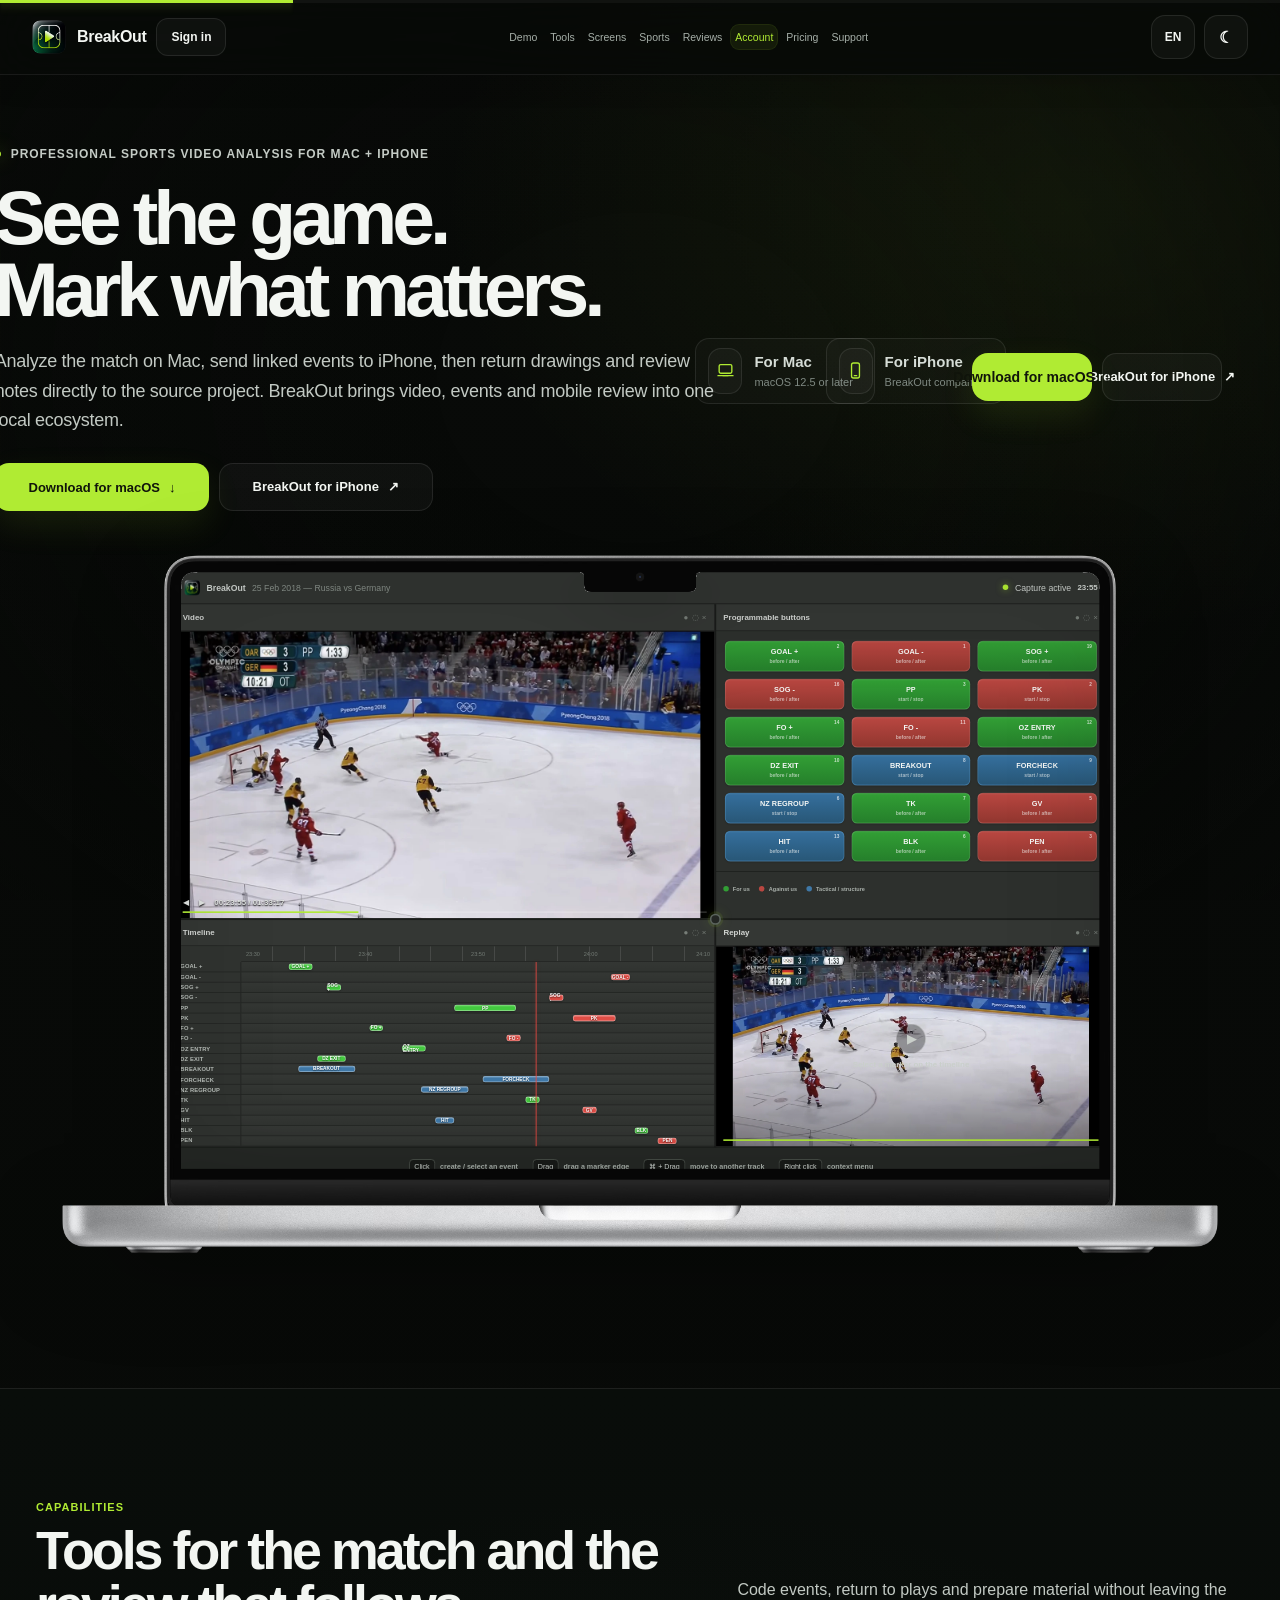
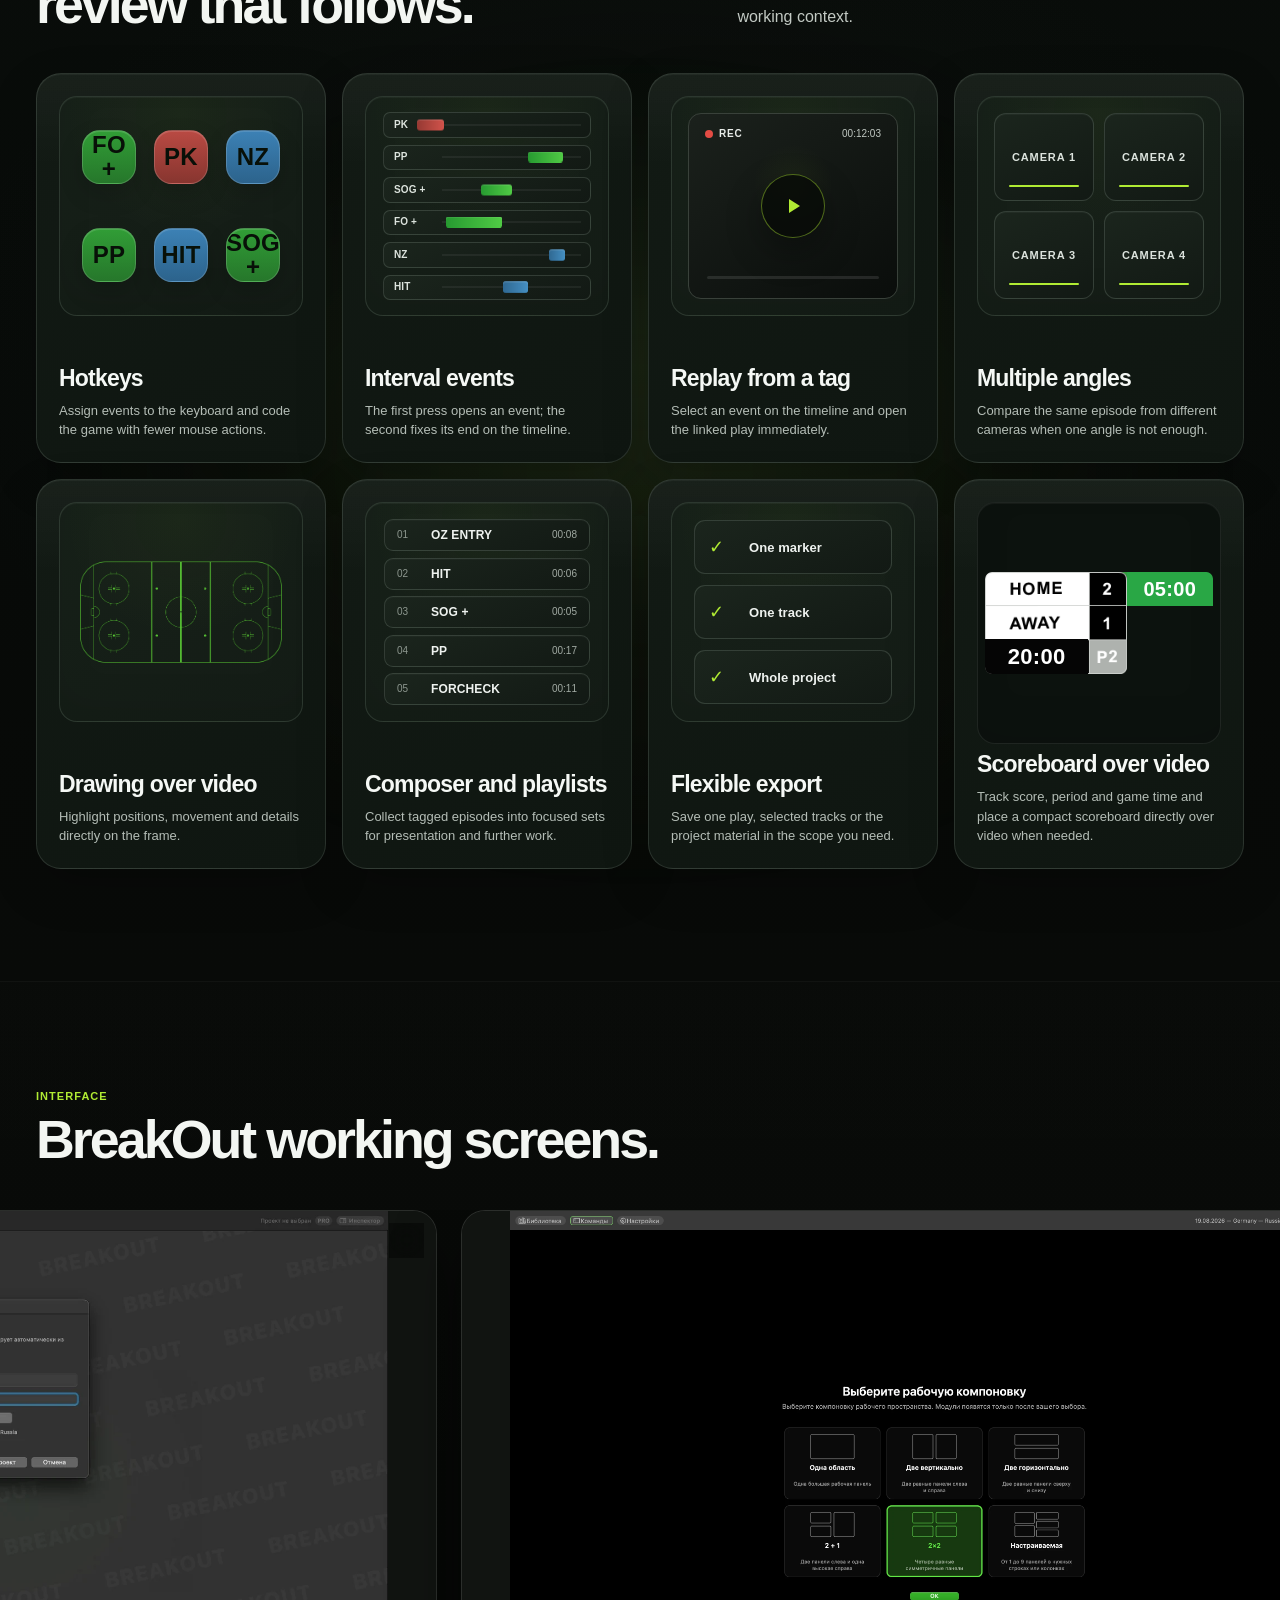
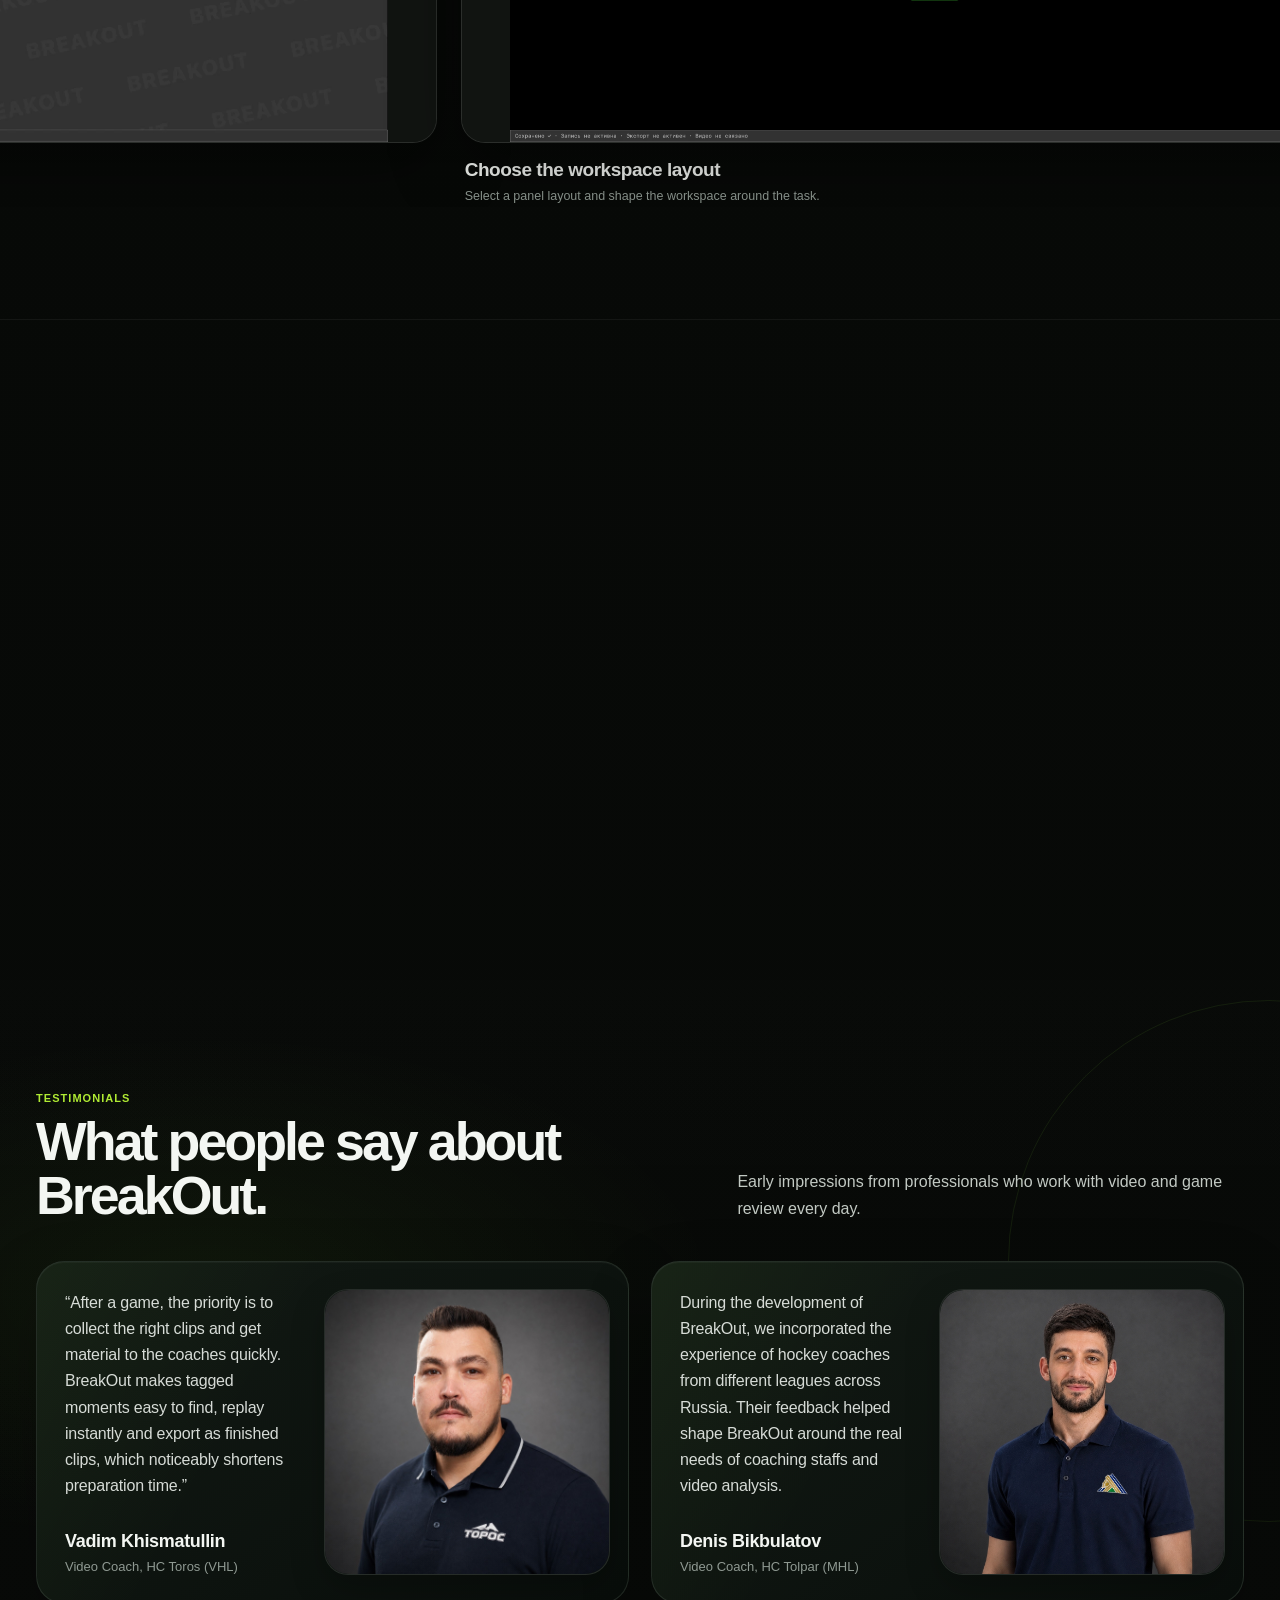
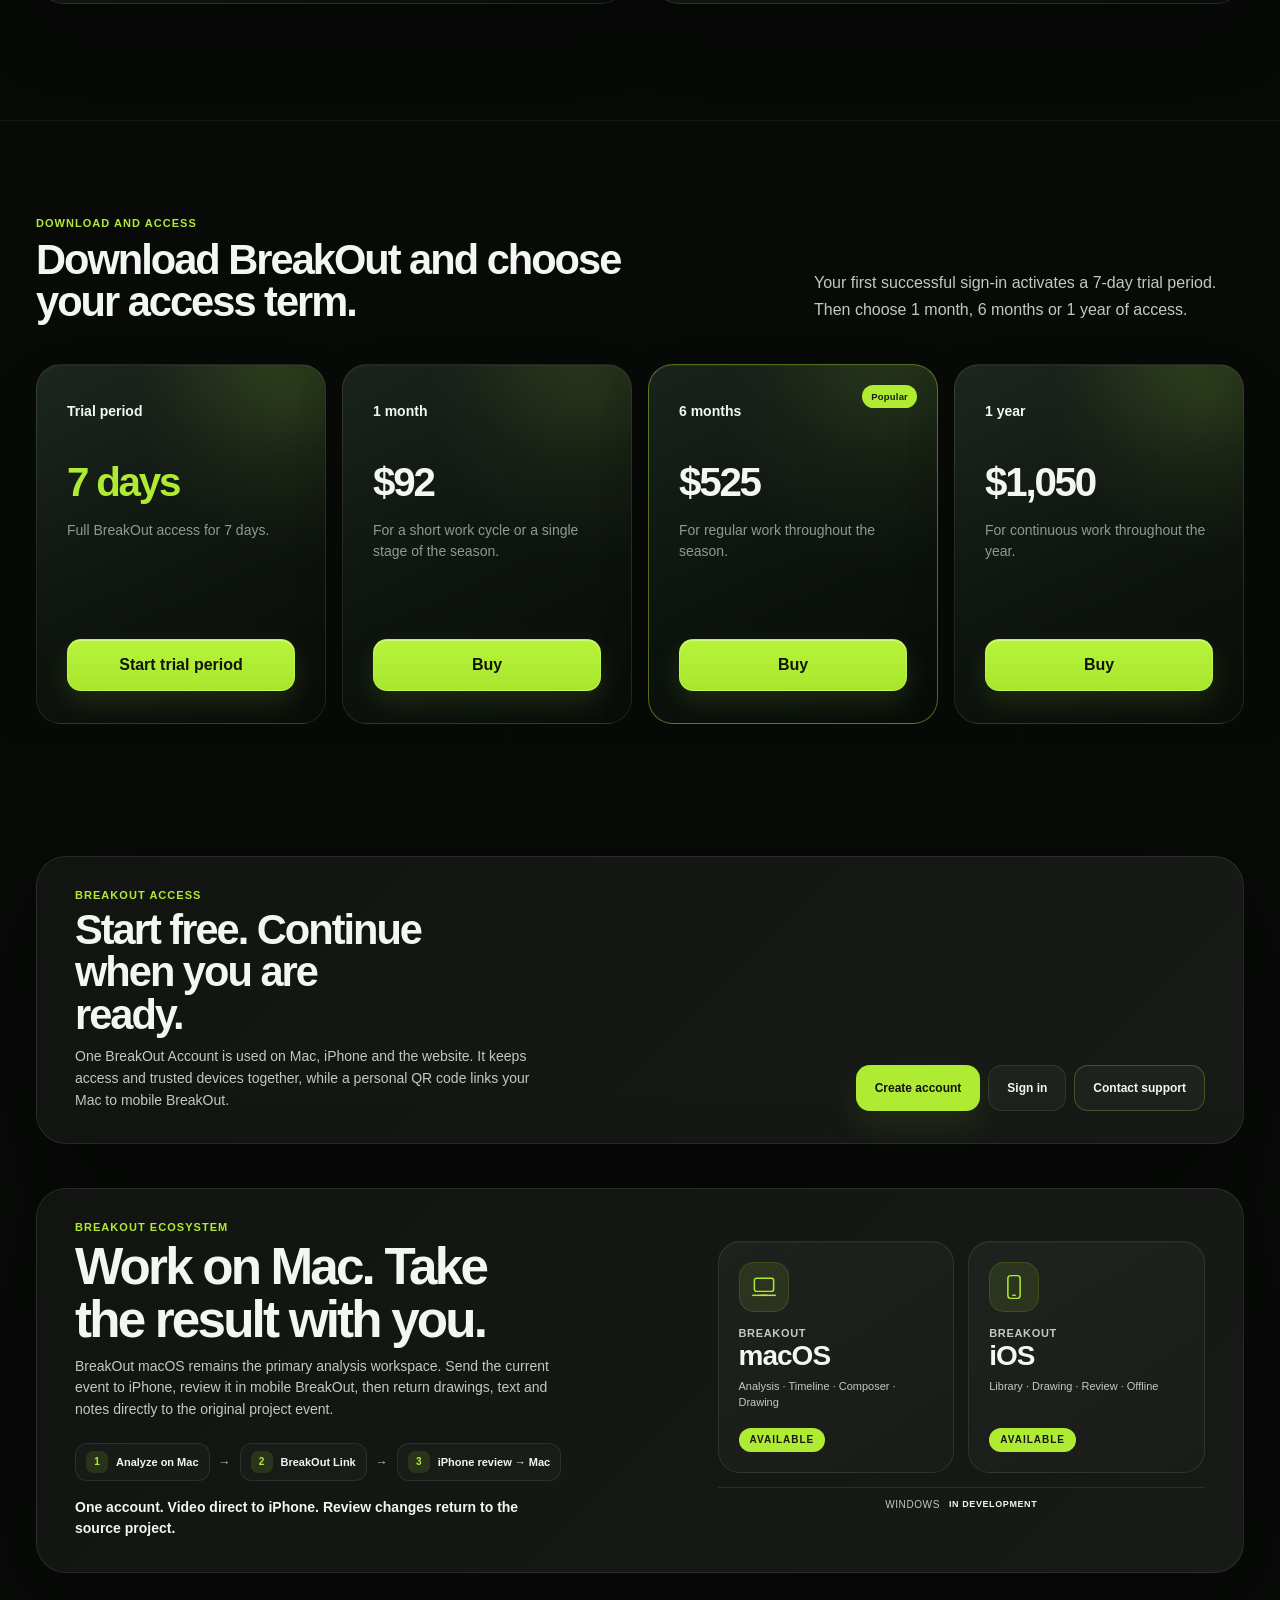
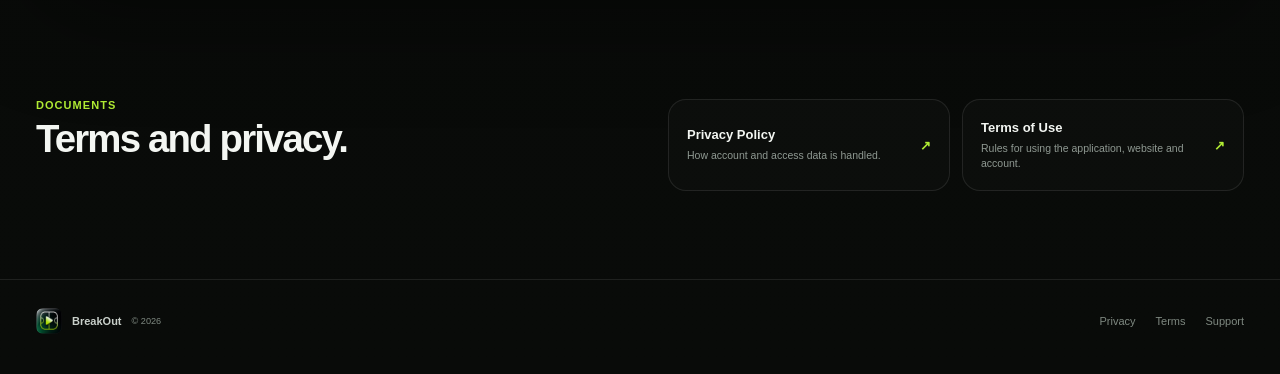
==== commit fd8c3388: "Add files via upload" ====
--- a/index.html
+++ b/index.html
@@ -72,7 +72,7 @@
             <div class="eyebrow"><span></span><b data-i18n="eyebrow">Профессиональный спортивный видеоанализ для Mac + iPhone</b></div>
             <h1 data-i18n-lines="heroTitle">Видеть игру.
 Отмечать главное.</h1>
-            <p class="hero-lead" data-i18n="heroLead">Анализируйте матч на Mac, сохраняйте готовые ролики и продолжайте работу на iPhone. BreakOut объединяет видео, события, рисунки, подборки и локальную библиотеку в одной экосистеме.</p>
+            <p class="hero-lead" data-i18n="heroLead">Анализируйте матч на Mac, отправляйте связанные эпизоды на iPhone и возвращайте рисунки и комментарии прямо в исходный проект. BreakOut объединяет видео, события и мобильный разбор в одной локальной экосистеме.</p>
             <div class="hero-actions hero-actions-ecosystem">
               <button class="button primary" data-action="download"><span data-i18n="download">Скачать для macOS</span><span>↓</span></button>
               <a class="button secondary" href="#development"><span data-i18n="iosButton">BreakOut для iPhone</span><span>↗</span></a>
@@ -438,15 +438,15 @@
         <div class="development-copy">
           <div class="kicker" data-i18n="developmentKicker">Экосистема BreakOut</div>
           <h2 data-i18n="developmentTitle">Работайте на Mac. Берите результат с собой.</h2>
-          <p data-i18n="developmentIntro">BreakOut macOS остаётся основным рабочим инструментом для анализа. BreakOut iOS получает готовые ролики напрямую по локальной сети, хранит их в собственной библиотеке и позволяет продолжать работу без ноутбука рядом.</p>
+          <p data-i18n="developmentIntro">BreakOut macOS остаётся основным рабочим инструментом для анализа. Отправьте текущий эпизод на iPhone, разберите его в мобильном BreakOut и верните рисунки, текст и комментарий именно в исходную метку проекта.</p>
           <div class="ecosystem-flow" aria-label="BreakOut workflow">
             <span><b>1</b><em data-i18n="ecoStep1">Анализ на Mac</em></span>
             <i>→</i>
             <span><b>2</b><em data-i18n="ecoStep2">BreakOut Link</em></span>
             <i>→</i>
-            <span><b>3</b><em data-i18n="ecoStep3">Локальная библиотека iPhone</em></span>
-          </div>
-          <p class="development-platform-lead" data-i18n="developmentPlatforms">Один аккаунт. Доверенная пара устройств. Видео без облачного хранилища.</p>
+            <span><b>3</b><em data-i18n="ecoStep3">Разбор iPhone → Mac</em></span>
+          </div>
+          <p class="development-platform-lead" data-i18n="developmentPlatforms">Один аккаунт. Видео напрямую на iPhone. Изменения — обратно в исходный проект.</p>
         </div>
         <div class="platform-badges ecosystem-platforms">
           <a class="ecosystem-platform-card" href="#" data-action="download" aria-label="Скачать BreakOut для macOS">
@@ -456,7 +456,7 @@
           </a>
           <div class="ecosystem-platform-card ecosystem-platform-ios">
             <span class="ecosystem-device-icon"><svg viewBox="0 0 32 32" fill="none" stroke="currentColor" stroke-width="1.7"><rect x="9" y="3" width="14" height="26" rx="3.2"></rect><path d="M14 25.5h4"></path></svg></span>
-            <span class="ecosystem-platform-copy"><small>BreakOut</small><strong>iOS</strong><em data-i18n="iosPlatformRole">Library · Drawing · Tactical Board · Offline</em></span>
+            <span class="ecosystem-platform-copy"><small>BreakOut</small><strong>iOS</strong><em data-i18n="iosPlatformRole">Library · Drawing · Review · Offline</em></span>
             <span class="platform-status available" data-i18n="iosAvailable">ДОСТУПНО</span>
           </div>
           <div class="ecosystem-future-platform"><span>Windows</span><b data-i18n="windowsInDevelopment">В РАЗРАБОТКЕ</b></div>
@@ -512,7 +512,7 @@
   </div>
 
   <script src="config-v26.js?v=27"></script>
-  <script src="script-v43.js?v=82"></script>
+  <script src="script-v44.js?v=83"></script>
   <script src="analytics-track-v1.js?v=1"></script>
 </body>
 </html>
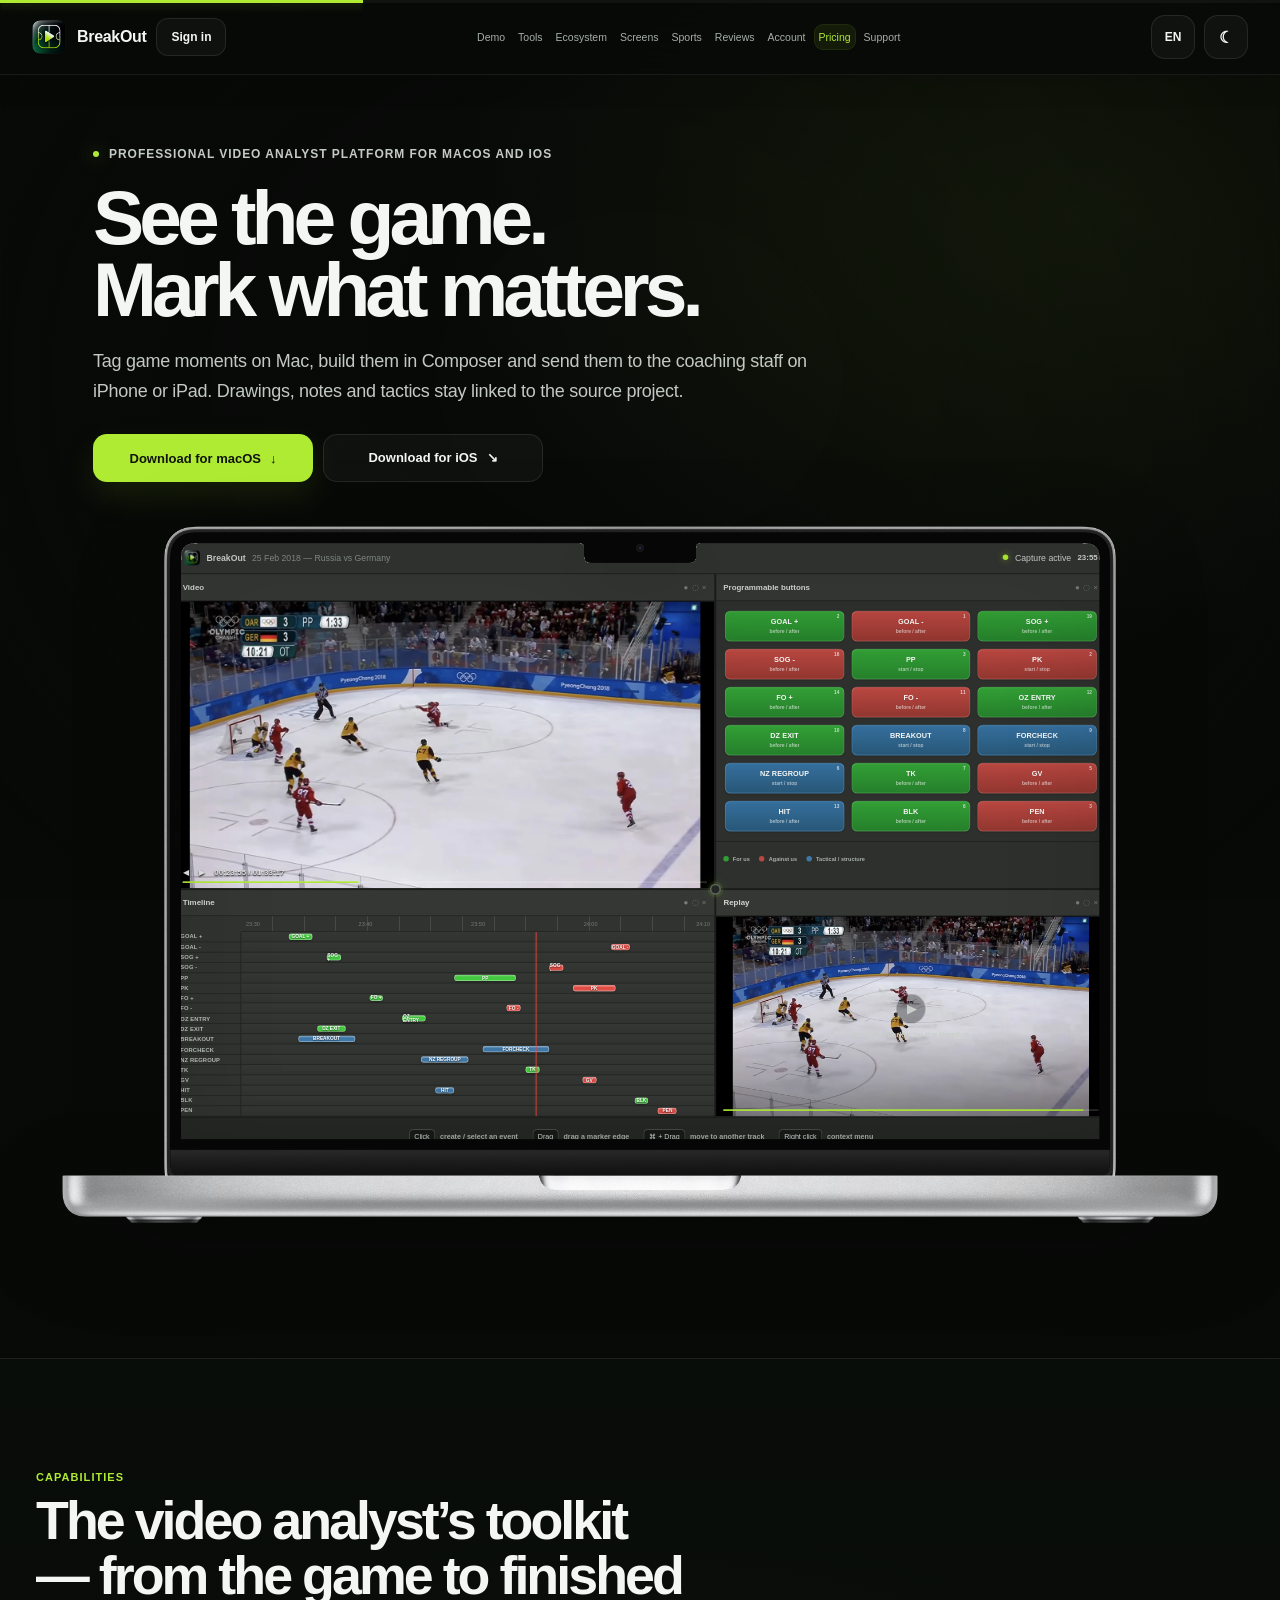
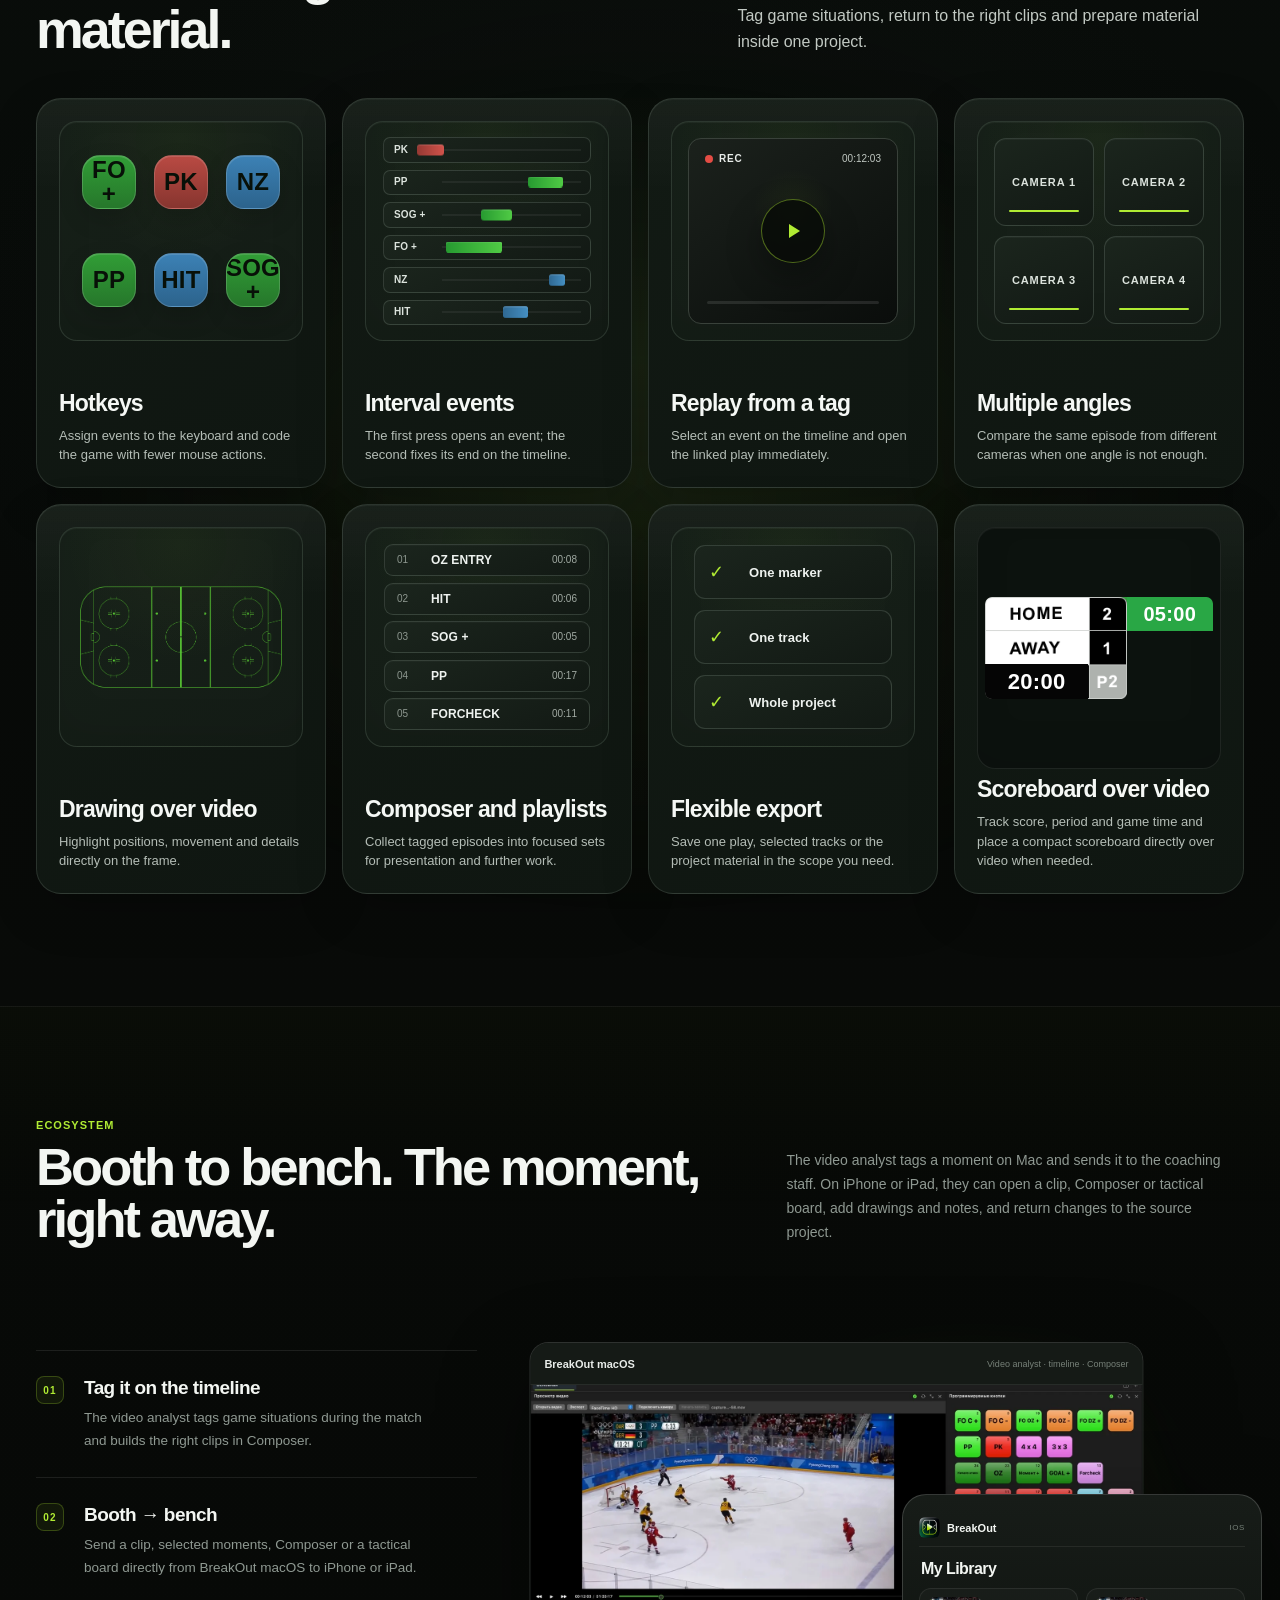
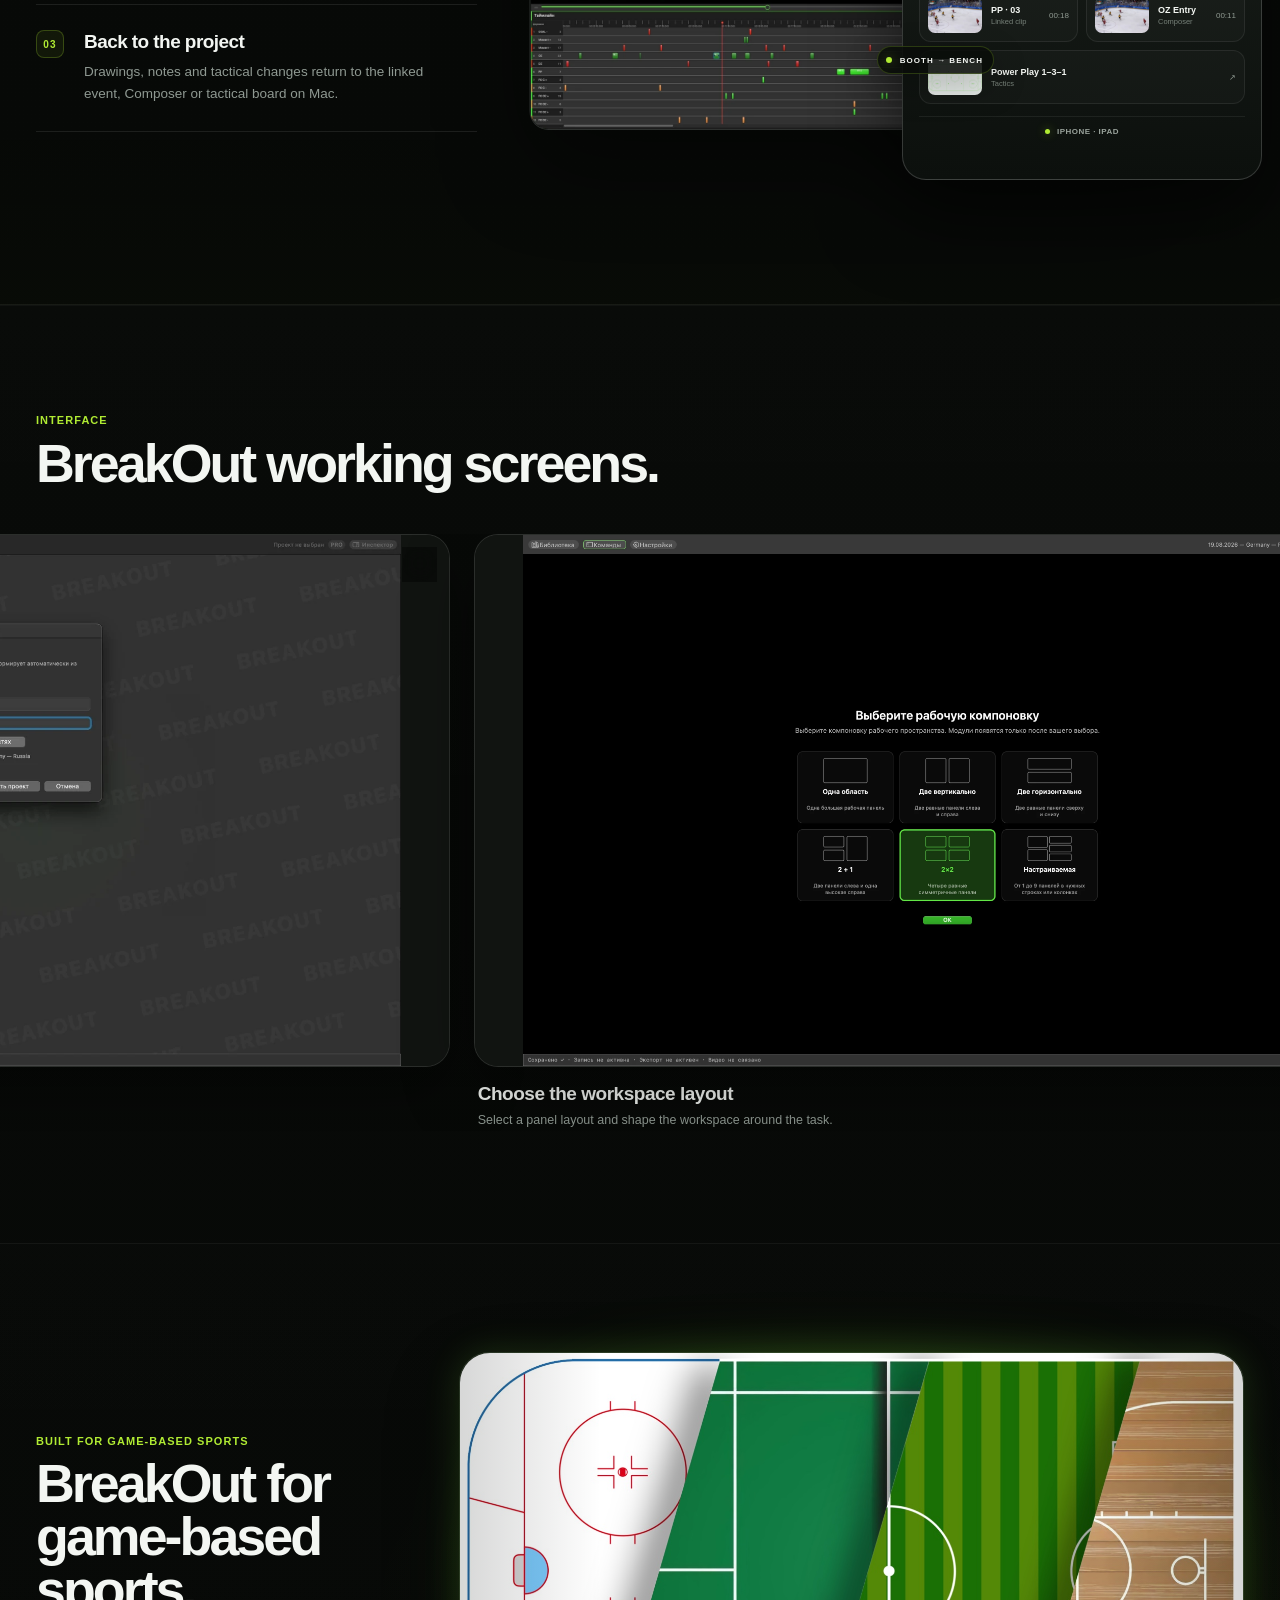
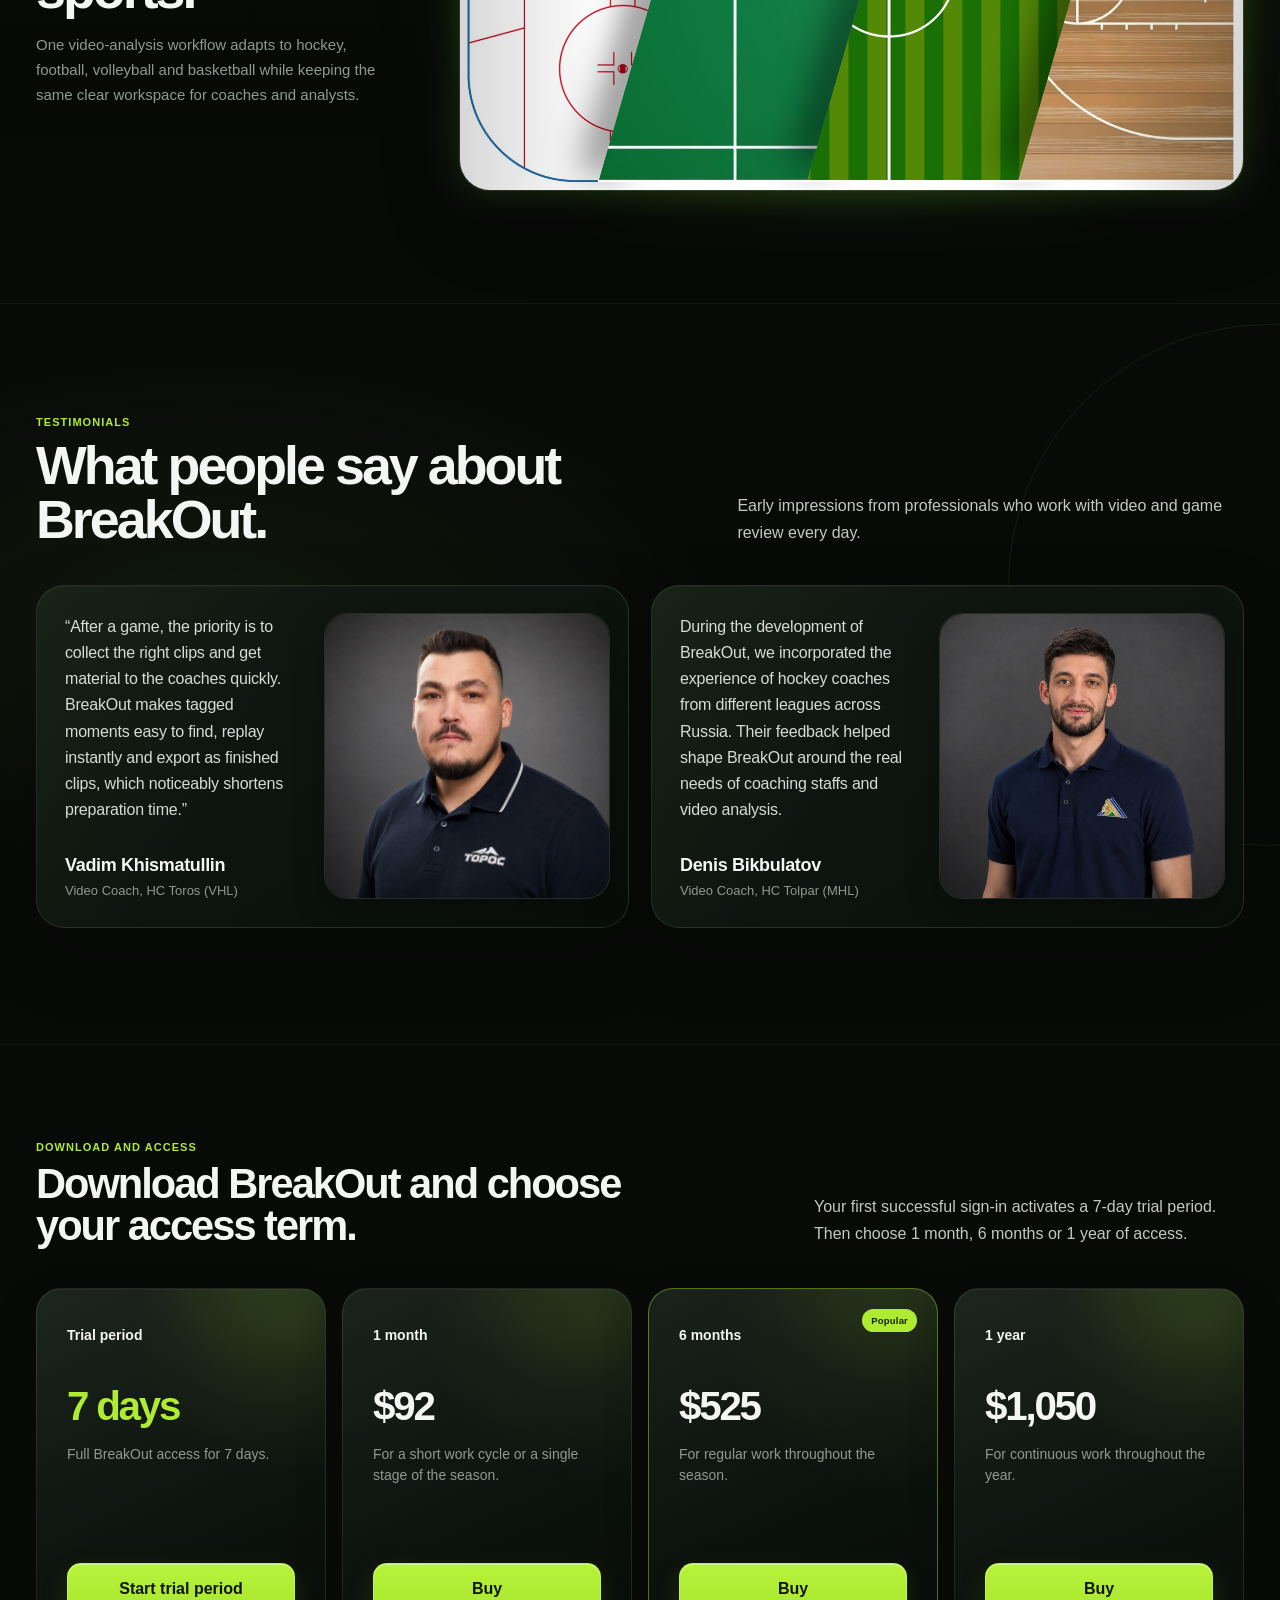
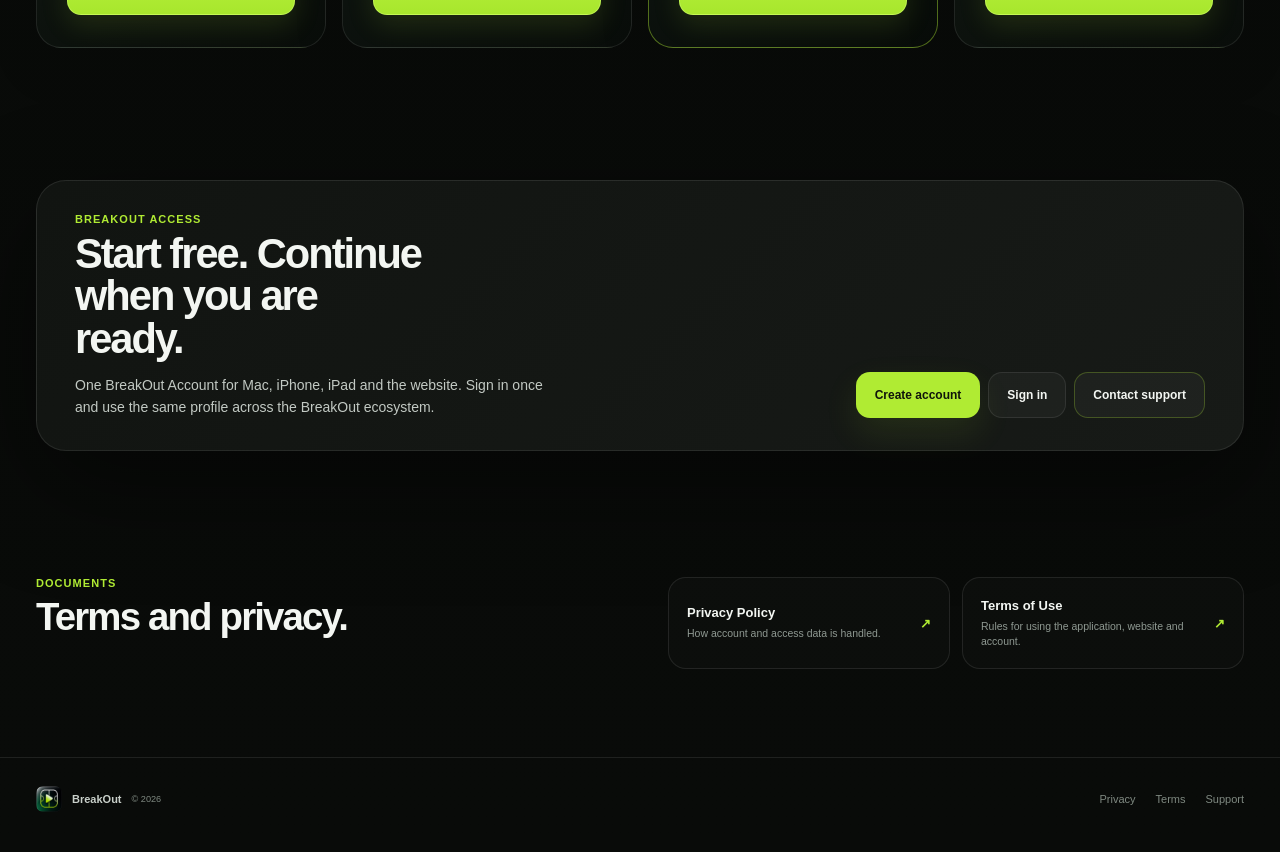
==== commit a09ab5f0: "Add files via upload" ====
--- a/index.html
+++ b/index.html
@@ -12,18 +12,18 @@
   
   <script>try{document.documentElement.dataset.theme=localStorage.getItem('breakout-theme')||'dark'}catch(e){document.documentElement.dataset.theme='dark'}</script>
 <meta name="theme-color" content="#070907">
-  <meta name="description" content="BreakOut — приложение для спортивного видеоанализа на macOS: захват матча, таймлайн, программируемые кнопки, повторы, статистика и экспорт.">
+  <meta name="description" content="BreakOut — профессиональная платформа видеотренера для macOS и iOS: таймлайн, повторы, Композер, рисование, тактическая доска и передача материалов между Mac, iPhone и iPad.">
   <meta name="robots" content="index,follow">
   <meta property="og:type" content="website">
-  <meta property="og:title" content="BreakOut — спортивный видеоанализ для Mac">
-  <meta property="og:description" content="Запись матча, маркировка событий, повтор, статистика и экспорт в одном рабочем пространстве.">
+  <meta property="og:title" content="BreakOut — платформа видеотренера для macOS и iOS">
+  <meta property="og:description" content="Отмечайте игровые моменты на Mac и передавайте эпизоды, Композер и тактику тренерскому штабу на iPhone или iPad.">
   <meta property="og:image" content="assets/breakout-og.png?v=38">
   <meta name="twitter:image" content="assets/breakout-og.png?v=38">
   <link rel="icon" href="assets/breakout-icon.png?v=38">
   <link rel="apple-touch-icon" href="assets/breakout-icon.png?v=38">
   <link rel="manifest" href="site.webmanifest">
-  <link rel="stylesheet" href="styles-v43.css?v=82">
-  <title>BreakOut — спортивный видеоанализ для Mac</title>
+  <link rel="stylesheet" href="styles-v49.css?v=95">
+  <title>BreakOut — платформа видеотренера для macOS и iOS</title>
 </head>
 <body data-page="home">
   <div class="page-scroll-progress" aria-hidden="true"><i></i></div>
@@ -39,6 +39,7 @@
       <nav class="desktop-nav" aria-label="Основная навигация">
         <a href="#breakout-demo" data-i18n="navDemo">Демо</a>
         <a href="#features" data-i18n="navFeatures">Инструменты</a>
+        <a href="#ecosystem" data-i18n="navEcosystem">Экосистема</a>
         <a href="#showcase" data-i18n="navShowcase">Экраны</a>
         <a href="#multisport" data-i18n="navSports">Виды спорта</a>
         <a href="#reviews" data-i18n="navReviews">Отзывы</a>
@@ -55,6 +56,7 @@
     <div class="mobile-nav">
       <a href="#breakout-demo" data-i18n="navDemo">Демо</a>
       <a href="#features" data-i18n="navFeatures">Инструменты</a>
+      <a href="#ecosystem" data-i18n="navEcosystem">Экосистема</a>
       <a href="#showcase" data-i18n="navShowcase">Экраны</a>
       <a href="#multisport" data-i18n="navSports">Виды спорта</a>
       <a href="#reviews" data-i18n="navReviews">Отзывы</a>
@@ -69,34 +71,13 @@
       <div class="hero-shell hero-demo-shell">
         <div class="hero-copy hero-copy-grid hero-intro-grid">
           <div class="hero-copy-main hero-intro-copy">
-            <div class="eyebrow"><span></span><b data-i18n="eyebrow">Профессиональный спортивный видеоанализ для Mac + iPhone</b></div>
+            <div class="eyebrow"><span></span><b data-i18n="eyebrow">Профессиональная платформа видеотренера для macOS и iOS</b></div>
             <h1 data-i18n-lines="heroTitle">Видеть игру.
 Отмечать главное.</h1>
-            <p class="hero-lead" data-i18n="heroLead">Анализируйте матч на Mac, отправляйте связанные эпизоды на iPhone и возвращайте рисунки и комментарии прямо в исходный проект. BreakOut объединяет видео, события и мобильный разбор в одной локальной экосистеме.</p>
+            <p class="hero-lead" data-i18n="heroLead">Отмечайте игровые моменты на Mac, собирайте их в Композере и передавайте тренерскому штабу на iPhone или iPad. Рисунки, комментарии и тактика остаются связаны с исходным проектом.</p>
             <div class="hero-actions hero-actions-ecosystem">
               <button class="button primary" data-action="download"><span data-i18n="download">Скачать для macOS</span><span>↓</span></button>
-              <a class="button secondary" href="#development"><span data-i18n="iosButton">BreakOut для iPhone</span><span>↗</span></a>
-            </div>
-            <div class="platform-pill">
-              <span class="platform-icon" aria-hidden="true"><svg viewBox="0 0 24 24" fill="none" stroke="currentColor" stroke-width="1.7" stroke-linecap="round" stroke-linejoin="round"><rect x="4" y="4.5" width="16" height="11" rx="1.8"></rect><path d="M2.5 18.5h19"></path><path d="M9 18.5h6"></path></svg></span>
-              <span><strong data-i18n="forMac">Для Mac</strong><small data-i18n="macRequirement">macOS 12.5 и новее</small></span>
-            </div>
-          </div>
-
-          <div class="hero-product-visual hero-desktop-cta" aria-label="Экосистема BreakOut">
-            <div class="hero-device-pills">
-              <div class="platform-pill hero-desktop-platform">
-                <span class="platform-icon" aria-hidden="true"><svg viewBox="0 0 24 24" fill="none" stroke="currentColor" stroke-width="1.7" stroke-linecap="round" stroke-linejoin="round"><rect x="4" y="4.5" width="16" height="11" rx="1.8"></rect><path d="M2.5 18.5h19"></path><path d="M9 18.5h6"></path></svg></span>
-                <span><strong data-i18n="forMac">Для Mac</strong><small data-i18n="macRequirement">macOS 12.5 и новее</small></span>
-              </div>
-              <div class="platform-pill hero-desktop-platform">
-                <span class="platform-icon" aria-hidden="true"><svg viewBox="0 0 24 24" fill="none" stroke="currentColor" stroke-width="1.7" stroke-linecap="round" stroke-linejoin="round"><rect x="7" y="2.5" width="10" height="19" rx="2.4"></rect><path d="M10.5 18.5h3"></path></svg></span>
-                <span><strong data-i18n="foriPhone">Для iPhone</strong><small data-i18n="iosCompanion">BreakOut companion</small></span>
-              </div>
-            </div>
-            <div class="hero-desktop-actions">
-              <button class="button primary hero-desktop-download" data-action="download"><span data-i18n="download">Скачать для macOS</span><span>↓</span></button>
-              <a class="button secondary" href="#development"><span data-i18n="iosButton">BreakOut для iPhone</span><span>↗</span></a>
+              <a class="button secondary" href="#ecosystem"><span data-i18n="iosButton">Скачать для iOS</span><span>↘</span></a>
             </div>
           </div>
         </div>
@@ -213,9 +194,9 @@
         <div class="section-heading capabilities-heading">
           <div>
             <div class="kicker" data-i18n="featuresKicker">Возможности</div>
-            <h2 data-i18n="featuresTitle">Инструменты для матча и последующего разбора.</h2>
-          </div>
-          <p data-i18n="featuresIntro">Отмечайте события, возвращайтесь к эпизодам и готовьте материал в том же рабочем пространстве.</p>
+            <h2 data-i18n="featuresTitle">Рабочие инструменты видеотренера — от матча до готового материала.</h2>
+          </div>
+          <p data-i18n="featuresIntro">Отмечайте игровые ситуации, возвращайтесь к нужным эпизодам и готовьте материал в одном проекте.</p>
         </div>
         <div class="capabilities-grid">
           <article class="capability-card">
@@ -264,7 +245,7 @@
               <div><span>04</span><b>PP</b><small>00:17</small></div>
               <div><span>05</span><b>FORCHECK</b><small>00:11</small></div>
             </div>
-            <h3 data-i18n="depth3Title">Компоузер и плейлисты</h3><p data-i18n="depth3Text">Собирайте отмеченные эпизоды в последовательности для показа и дальнейшей работы.</p>
+            <h3 data-i18n="depth3Title">Композер и подборки</h3><p data-i18n="depth3Text">Собирайте отмеченные эпизоды в последовательности для показа и дальнейшей работы.</p>
           </article>
           <article class="capability-card">
             <div class="capability-visual export-ui" aria-hidden="true">
@@ -280,6 +261,53 @@
             </div>
             <h3 data-i18n="depth4Title">Табло поверх видео</h3><p data-i18n="depth4Text">Показывайте счёт, игровое время, период и Power Play прямо поверх видео.</p>
           </article>
+        </div>
+      </div>
+    </section>
+
+    <section class="section ecosystem-section-v47" id="ecosystem">
+      <div class="content-shell">
+        <div class="section-heading ecosystem-heading-v47">
+          <div>
+            <div class="kicker" data-i18n="ecosystemKicker">Экосистема</div>
+            <h2 data-i18n="ecosystemTitle">Верх — лавка. Момент — сразу.</h2>
+          </div>
+          <p data-i18n="ecosystemIntro">Видеотренер отмечает момент на Mac и передаёт его тренерскому штабу. На iPhone или iPad можно открыть эпизод, Композер или тактическую схему, добавить рисунки и комментарии и вернуть изменения в исходный проект.</p>
+        </div>
+
+        <div class="ecosystem-feature-v47">
+          <div class="ecosystem-points-v47">
+            <article>
+              <span>01</span>
+              <div><strong data-i18n="ecosystemPoint1Title">Метка на таймлайне</strong><p data-i18n="ecosystemPoint1Text">Видеотренер отмечает игровые ситуации по ходу матча и собирает нужные эпизоды в Композере.</p></div>
+            </article>
+            <article>
+              <span>02</span>
+              <div><strong data-i18n="ecosystemPoint2Title">Верх → лавка</strong><p data-i18n="ecosystemPoint2Text">Один эпизод, выбранные моменты, Композер или тактическую схему можно передать прямо из BreakOut macOS на iPhone или iPad.</p></div>
+            </article>
+            <article>
+              <span>03</span>
+              <div><strong data-i18n="ecosystemPoint3Title">Обратно в проект</strong><p data-i18n="ecosystemPoint3Text">Рисунки, комментарии и изменения тактики возвращаются в связанную метку, Композер или тактическую доску на Mac.</p></div>
+            </article>
+          </div>
+
+          <div class="ecosystem-product-v47" aria-label="BreakOut на Mac, iPhone и iPad">
+            <div class="ecosystem-mac-v47">
+              <div class="ecosystem-device-top-v47"><b>BreakOut macOS</b><span data-i18n="ecosystemMacLabel">Видеотренер · таймлайн · Композер</span></div>
+              <div class="ecosystem-mac-screen-v47"><img src="assets/workspace-live-new.webp" alt="BreakOut на Mac" loading="lazy"></div>
+            </div>
+            <div class="ecosystem-route-v50" aria-hidden="true"><i></i><b data-i18n="ecosystemRouteLabel">ВЕРХ  →  ЛАВКА</b></div>
+            <div class="ecosystem-mobile-v47">
+              <div class="ecosystem-mobile-bar-v47"><img src="assets/breakout-icon.png?v=38" alt=""><b>BreakOut</b><span>iOS</span></div>
+              <div class="ecosystem-mobile-title-v47" data-i18n="ecosystemMobileLibrary">Моя библиотека</div>
+              <div class="ecosystem-mobile-clips-v47">
+                <div><img src="assets/olympic-frame-2018.webp" alt=""><span><b>PP · 03</b><small data-i18n="ecosystemClipLinked">Связанный эпизод</small></span><em>00:18</em></div>
+                <div><img src="assets/olympic-frame-2018.webp" alt=""><span><b>OZ Entry</b><small data-i18n="ecosystemCollectionLabel">Композер</small></span><em>00:11</em></div>
+                <div><img src="assets/hockey-rink-green.png" alt=""><span><b data-i18n="ecosystemTacticTitle">Большинство 1–3–1</b><small data-i18n="ecosystemTacticLabel">Тактика</small></span><em>↗</em></div>
+              </div>
+              <div class="ecosystem-mobile-footer-v47"><span></span><b data-i18n="ecosystemMobileDevices">iPhone · iPad</b></div>
+            </div>
+          </div>
         </div>
       </div>
     </section>
@@ -328,7 +356,7 @@
         <div class="multisport-copy">
           <div class="kicker" data-i18n="multisportKicker">Для игровых видов спорта</div>
           <h2 data-i18n="multisportTitle">BreakOut для игровых видов спорта.</h2>
-          <p data-i18n="multisportText">Единый рабочий процесс видеоанализа адаптируется под хоккей, футбол, волейбол и баскетбол, сохраняя понятный инструмент для тренеров и аналитиков.</p>
+          <p data-i18n="multisportText">Рабочая среда BreakOut адаптируется под хоккей, футбол, волейбол и баскетбол, сохраняя один понятный процесс для видеотренера и тренерского штаба.</p>
         </div>
         <div class="multisport-visual" aria-hidden="true">
           <img src="assets/multisport-field-v2.png" alt="">
@@ -423,7 +451,7 @@
         <div class="account-link-copy">
           <div class="kicker" data-i18n="accountKicker">Доступ к BreakOut</div>
           <h2 data-i18n="accountTitle">Начните бесплатно. Продолжайте, когда будете готовы.</h2>
-          <p data-i18n="accountIntro">Один BreakOut Account используется на Mac, iPhone и сайте. В нём хранятся доступ и доверенные устройства, а персональный QR-код связывает ваш Mac с мобильным BreakOut.</p>
+          <p data-i18n="accountIntro">Один BreakOut Account для Mac, iPhone, iPad и сайта. Войдите один раз и используйте тот же профиль во всей экосистеме BreakOut.</p>
           <div class="account-link-actions">
             <a class="button primary" href="account.html?mode=register" data-i18n="createAccount">Создать аккаунт</a>
             <a class="button secondary" href="account.html?mode=signin" data-i18n="signIn">Войти</a>
@@ -432,38 +460,6 @@
         </div>
       </div>
     </section>
-
-    <section class="section development-section" id="development">
-      <div class="content-shell development-card">
-        <div class="development-copy">
-          <div class="kicker" data-i18n="developmentKicker">Экосистема BreakOut</div>
-          <h2 data-i18n="developmentTitle">Работайте на Mac. Берите результат с собой.</h2>
-          <p data-i18n="developmentIntro">BreakOut macOS остаётся основным рабочим инструментом для анализа. Отправьте текущий эпизод на iPhone, разберите его в мобильном BreakOut и верните рисунки, текст и комментарий именно в исходную метку проекта.</p>
-          <div class="ecosystem-flow" aria-label="BreakOut workflow">
-            <span><b>1</b><em data-i18n="ecoStep1">Анализ на Mac</em></span>
-            <i>→</i>
-            <span><b>2</b><em data-i18n="ecoStep2">BreakOut Link</em></span>
-            <i>→</i>
-            <span><b>3</b><em data-i18n="ecoStep3">Разбор iPhone → Mac</em></span>
-          </div>
-          <p class="development-platform-lead" data-i18n="developmentPlatforms">Один аккаунт. Видео напрямую на iPhone. Изменения — обратно в исходный проект.</p>
-        </div>
-        <div class="platform-badges ecosystem-platforms">
-          <a class="ecosystem-platform-card" href="#" data-action="download" aria-label="Скачать BreakOut для macOS">
-            <span class="ecosystem-device-icon"><svg viewBox="0 0 32 32" fill="none" stroke="currentColor" stroke-width="1.7"><rect x="5" y="6" width="22" height="15" rx="2.5"></rect><path d="M2.5 25.5h27"></path><path d="M12 25.5h8"></path></svg></span>
-            <span class="ecosystem-platform-copy"><small>BreakOut</small><strong>macOS</strong><em data-i18n="macPlatformRole">Анализ · Timeline · Composer · Drawing</em></span>
-            <span class="platform-status available" data-i18n="macAvailable">ДОСТУПНО</span>
-          </a>
-          <div class="ecosystem-platform-card ecosystem-platform-ios">
-            <span class="ecosystem-device-icon"><svg viewBox="0 0 32 32" fill="none" stroke="currentColor" stroke-width="1.7"><rect x="9" y="3" width="14" height="26" rx="3.2"></rect><path d="M14 25.5h4"></path></svg></span>
-            <span class="ecosystem-platform-copy"><small>BreakOut</small><strong>iOS</strong><em data-i18n="iosPlatformRole">Library · Drawing · Review · Offline</em></span>
-            <span class="platform-status available" data-i18n="iosAvailable">ДОСТУПНО</span>
-          </div>
-          <div class="ecosystem-future-platform"><span>Windows</span><b data-i18n="windowsInDevelopment">В РАЗРАБОТКЕ</b></div>
-        </div>
-      </div>
-    </section>
-
     <section class="section legal-links-section" id="privacy">
       <div class="content-shell legal-links-card">
         <div class="legal-links-heading"><div class="kicker" data-i18n="legalKicker">Документы</div><h2 data-i18n="legalTitle">Условия и конфиденциальность.</h2></div>
@@ -478,7 +474,7 @@
 
   <div class="demo-context" id="demo-context" aria-hidden="true">
     <button type="button" data-menu="export" data-i18n="ctxExport">Экспортировать…</button>
-    <button type="button" data-menu="composer" data-i18n="ctxComposer">Добавить в Компоузер</button>
+    <button type="button" data-menu="composer" data-i18n="ctxComposer">Добавить в подборку</button>
     <button type="button" data-menu="share" data-i18n="ctxShare">Поделиться видеофрагментом…</button>
     <button type="button" data-menu="details" data-i18n="ctxDetails">Открыть карточку события…</button>
     <hr>
@@ -506,13 +502,13 @@
     <div class="modal">
       <div class="modal-mark">B</div>
       <h3 id="modal-title" data-i18n="modalTitle">Функция пока недоступна</h3>
-      <p data-modal-copy data-i18n="modalBody">Публичная загрузка, вход и оплата будут подключены позже.</p>
+      <p data-modal-copy data-i18n="modalBody">Эта функция пока недоступна в текущей версии сайта.</p>
       <div class="modal-actions"><button class="button secondary" data-modal-close data-i18n="close">Закрыть</button><a class="button primary" href="support.html" data-i18n="contactSupport">Связаться с поддержкой</a></div>
     </div>
   </div>
 
-  <script src="config-v26.js?v=27"></script>
-  <script src="script-v44.js?v=83"></script>
+  <script src="config-v26.js?v=28"></script>
+  <script src="script-v49.js?v=95"></script>
   <script src="analytics-track-v1.js?v=1"></script>
 </body>
 </html>
--- a/styles-v49.css
+++ b/styles-v49.css
@@ -0,0 +1,5574 @@
+:root{
+  --bg:#080a08;--bg2:#0c0f0c;--panel:#111411;--panel2:#171a17;--text:#f3f6f2;--muted:#8f9992;--muted2:#c2c9c3;
+  --accent:#B0EB33;--accent-soft:rgba(176,235,51,.12);--line:rgba(255,255,255,.09);--line2:rgba(176,235,51,.25);
+  --content:1720px;--nav:1800px;--shadow:0 34px 110px rgba(0,0,0,.46)
+}
+*{box-sizing:border-box}html{scroll-behavior:smooth;background:var(--bg)}body{margin:0;min-width:320px;color:var(--text);background:radial-gradient(1000px 680px at 84% 3%,rgba(176,235,51,.07),transparent 64%),linear-gradient(180deg,#080a08,#070907 48%,#090b09);font-family:-apple-system,BlinkMacSystemFont,"SF Pro Display","SF Pro Text",Inter,"Segoe UI",sans-serif;-webkit-font-smoothing:antialiased;text-rendering:optimizeLegibility;overflow-x:hidden}a{color:inherit;text-decoration:none}button{font:inherit;color:inherit}img{display:block;max-width:100%}::selection{background:rgba(176,235,51,.25);color:#fff}.content-shell{width:min(var(--content),calc(100% - 72px));margin:0 auto}.nav-shell{width:min(var(--nav),calc(100% - 64px));margin:0 auto}
+.topbar{position:sticky;top:0;z-index:90;border-bottom:1px solid rgba(255,255,255,.055);background:rgba(8,10,8,.78);backdrop-filter:blur(22px) saturate(145%);-webkit-backdrop-filter:blur(22px) saturate(145%)}.nav-shell{height:74px;display:flex;align-items:center;justify-content:space-between;gap:28px}.brand{display:flex;align-items:center;gap:11px;font-weight:700;letter-spacing:-.02em}.brand img{width:34px;height:34px;border-radius:9px}.brand span{font-size:16px}.desktop-nav{display:flex;gap:29px;color:#a6afa8;font-size:13px}.desktop-nav a:hover{color:#fff}.nav-actions{display:flex;align-items:center;gap:9px}.lang-switch{display:grid;grid-template-columns:1fr 1fr;padding:3px;border:1px solid var(--line);border-radius:999px;background:rgba(255,255,255,.025)}.lang-switch button{border:0;background:transparent;cursor:pointer;padding:6px 9px;border-radius:999px;color:#8d978f;font-size:11px;font-weight:750}.lang-switch button.active{background:rgba(255,255,255,.09);color:#fff}.signin-btn,.menu-btn{border:1px solid var(--line);background:rgba(255,255,255,.035);border-radius:12px;min-height:40px;padding:0 15px;cursor:pointer;font-size:12px;font-weight:680}.menu-btn{display:none;width:42px;padding:0}.mobile-nav{display:none}
+.button{min-height:50px;padding:0 20px;border-radius:14px;border:1px solid var(--line);background:rgba(255,255,255,.045);display:inline-flex;align-items:center;justify-content:center;gap:9px;cursor:pointer;font-weight:700;font-size:13px;transition:.18s}.button:hover{transform:translateY(-1px);border-color:rgba(255,255,255,.18);background:rgba(255,255,255,.07)}.button.primary{background:var(--accent);border-color:transparent;color:#10140b;box-shadow:0 14px 34px rgba(176,235,51,.1)}.button.primary:hover{background:#b9f33e}.button.full{width:100%}.button.secondary{background:rgba(255,255,255,.035)}
+.hero{padding:86px 0 92px}.hero-shell{width:min(1840px,calc(100% - 64px));margin:0 auto;display:grid;grid-template-columns:minmax(450px,.72fr) minmax(760px,1.28fr);gap:72px;align-items:center}.eyebrow{display:inline-flex;align-items:center;gap:10px;color:#c4cbc5;font-size:12px;letter-spacing:.08em;text-transform:uppercase}.eyebrow span{width:6px;height:6px;border-radius:50%;background:var(--accent);box-shadow:0 0 18px rgba(176,235,51,.6)}.eyebrow b{font-weight:760}.hero h1{margin:20px 0 22px;font-size:clamp(62px,5.2vw,104px);line-height:.94;letter-spacing:-.065em;font-weight:700;max-width:880px}.hero-lead{margin:0;max-width:760px;color:var(--muted2);font-size:18px;line-height:1.62;letter-spacing:-.015em}.hero-actions{display:flex;gap:10px;flex-wrap:wrap;margin-top:30px}.hero-meta{display:flex;align-items:center;gap:18px;flex-wrap:wrap;margin-top:21px}.platform-pill{display:inline-flex;align-items:center;gap:10px;color:#d5dcd6}.platform-icon{width:34px;height:34px;border:1px solid var(--line);border-radius:10px;display:grid;place-items:center;background:rgba(255,255,255,.03);color:var(--accent);font-weight:800}.platform-pill>span:last-child{display:grid;gap:1px}.platform-pill strong{font-size:12px}.platform-pill small{font-size:11px;color:#7f8982}.hero-proof{display:flex;align-items:center;gap:9px;border-left:1px solid var(--line);padding-left:18px}.hero-proof span{color:var(--accent);font-size:22px;font-weight:750}.hero-proof small{max-width:190px;color:#8f9992;font-size:11px;line-height:1.35}.hero-shot-card{position:relative;aspect-ratio:16/9;border:1px solid rgba(255,255,255,.12);border-radius:26px;overflow:hidden;background:#050605;box-shadow:var(--shadow)}.hero-shot-card img{width:100%;height:100%;object-fit:cover}.hero-shot-card::after{content:"";position:absolute;inset:0;box-shadow:inset 0 0 0 1px rgba(0,0,0,.45);pointer-events:none}.hero-shot-label{position:absolute;left:18px;bottom:18px;display:flex;align-items:center;gap:8px;border:1px solid rgba(255,255,255,.11);background:rgba(7,9,7,.76);backdrop-filter:blur(12px);padding:9px 12px;border-radius:999px;font-size:11px;color:#d9dfda}.live-dot{width:7px;height:7px;border-radius:50%;background:var(--accent);box-shadow:0 0 12px rgba(176,235,51,.6)}
+.kicker{color:var(--accent);font-size:11px;font-weight:800;letter-spacing:.095em;text-transform:uppercase}.section-heading,.demo-heading,.showcase-heading{display:grid;grid-template-columns:minmax(0,.9fr) minmax(420px,.7fr);gap:90px;align-items:end;margin-bottom:44px}.section-heading h2,.demo-heading h2,.showcase-heading h2,.mac-card h2,.privacy-card h2,.cta-card h2{margin:10px 0 0;font-size:clamp(42px,4.2vw,72px);line-height:1.01;letter-spacing:-.055em;font-weight:680}.section-heading>p,.demo-heading>p,.showcase-heading>p{margin:0;color:var(--muted2);font-size:16px;line-height:1.68;max-width:680px}
+.demo-section{padding:112px 0 120px;border-top:1px solid rgba(255,255,255,.045);background:linear-gradient(180deg,rgba(255,255,255,.012),transparent 30%)}.demo-shell-wrap{width:min(1880px,calc(100% - 48px));margin:0 auto;position:relative}.demo-app{border:1px solid rgba(255,255,255,.12);border-radius:18px;overflow:hidden;background:#202320;box-shadow:0 36px 100px rgba(0,0,0,.48);user-select:none}.demo-titlebar{height:42px;display:flex;align-items:center;justify-content:space-between;padding:0 12px;border-bottom:1px solid #171917;background:#313431;color:#cbd0cc;font-size:11px}.demo-brand{display:flex;align-items:center;gap:8px}.demo-brand img{width:20px;height:20px;border-radius:5px}.demo-brand span{font-weight:700}.demo-brand em{font-style:normal;color:#848c86}.demo-status{display:flex;align-items:center;gap:8px}.demo-status b{font-variant-numeric:tabular-nums;font-size:10px}.record-dot{width:7px;height:7px;border-radius:50%;background:var(--accent);box-shadow:0 0 10px rgba(176,235,51,.5)}.demo-grid{position:relative;height:min(72vw,870px);min-height:610px;display:grid;grid-template-columns:var(--split-x) calc(100% - var(--split-x));grid-template-rows:var(--split-y) calc(100% - var(--split-y));background:#171917}.demo-pane{min-width:0;min-height:0;overflow:hidden;background:#2d302d;border-right:1px solid #171917;border-bottom:1px solid #171917;position:relative}.pane-bar{height:34px;padding:0 10px;display:flex;align-items:center;justify-content:space-between;background:#343734;border-bottom:1px solid #1f211f;color:#d3d6d3;font-size:10px}.pane-bar strong{font-weight:650}.pane-actions{color:#777e78;letter-spacing:.06em}.capture-pane{grid-column:1;grid-row:1}.buttons-pane{grid-column:2;grid-row:1}.timeline-pane{grid-column:1;grid-row:2}.replay-pane{grid-column:2;grid-row:2}.capture-stage,.replay-stage{height:calc(100% - 34px);position:relative;background:#050605;overflow:hidden}.capture-stage img,.replay-stage img{width:100%;height:100%;object-fit:cover;object-position:center}.capture-overlay{position:absolute;left:10px;bottom:15px;display:flex;align-items:center;gap:12px;color:#e0e3e1;font-size:10px;text-shadow:0 1px 2px #000}.capture-progress,.replay-progress{position:absolute;left:10px;right:10px;bottom:7px;height:2px;background:rgba(255,255,255,.18)}.capture-progress i,.replay-progress i{display:block;height:100%;width:25%;background:var(--accent);transition:width .15s linear}.coding-buttons{padding:14px;display:grid;grid-template-columns:repeat(3,minmax(0,1fr));gap:10px;align-content:start;max-height:calc(100% - 94px);overflow:auto}.coding-btn{min-height:62px;border:1px solid rgba(255,255,255,.22);border-radius:10px;cursor:pointer;display:flex;flex-direction:column;justify-content:center;align-items:center;gap:2px;color:#111;font-weight:800;box-shadow:inset 0 1px 0 rgba(255,255,255,.32),0 2px 4px rgba(0,0,0,.22);transition:transform .1s,filter .1s,box-shadow .1s}.coding-btn span{font-size:13px}.coding-btn small{font-size:8px;font-weight:700;opacity:.65}.coding-btn:active{transform:translateY(1px);filter:brightness(.9)}.coding-btn.active{box-shadow:0 0 0 2px #fff inset,0 0 0 2px rgba(176,235,51,.65),0 0 22px rgba(176,235,51,.22)}.coding-btn.green{background:linear-gradient(#6af552,#27c82e)}.coding-btn.lime{background:linear-gradient(#83f65a,#49d83a)}.coding-btn.orange{background:linear-gradient(#ffbc70,#ed8b38)}.coding-btn.red{background:linear-gradient(#ff6155,#ed2f25)}.coding-btn.violet{background:linear-gradient(#ee91ef,#cd5bd5)}.coding-btn.blue{background:linear-gradient(#9be5f2,#66c8dd)}.coding-btn.pink{background:linear-gradient(#f4b5da,#df88b8)}.coding-legend{height:60px;border-top:1px solid #1d1f1d;padding:8px 12px;display:grid;gap:5px;color:#a8afa9;font-size:9px}.coding-legend span{display:flex;gap:7px;align-items:center}.coding-legend i{width:8px;height:8px;border-radius:50%;background:#69dc35}.coding-legend .legend-hold{background:#72cde1}.coding-legend b{font-weight:560}.timeline-demo{height:calc(100% - 34px);position:relative;background:#303330;overflow:hidden}.timeline-ruler{height:24px;margin-left:72px;border-bottom:1px solid #222422;display:flex;justify-content:space-between;align-items:center;padding:0 8px;color:#757d77;font-size:8px;background:repeating-linear-gradient(90deg,transparent 0 39px,rgba(255,255,255,.11) 39px 40px)}.timeline-tracks{position:absolute;top:24px;left:0;right:0;bottom:0;overflow:hidden}.demo-track{height:calc(100% / 7);min-height:26px;display:grid;grid-template-columns:72px 1fr;border-bottom:1px solid #222422}.demo-track label{display:flex;align-items:center;padding-left:8px;border-right:1px solid #222422;color:#b8beb9;font-size:9px;white-space:nowrap;overflow:hidden;text-overflow:ellipsis}.track-surface{position:relative;background:linear-gradient(180deg,rgba(255,255,255,.02),transparent)}.demo-playhead{position:absolute;top:24px;bottom:0;left:43%;width:1px;background:#ef4a42;box-shadow:0 0 6px rgba(239,74,66,.3);z-index:5;pointer-events:none}.demo-marker{position:absolute;top:4px;height:calc(100% - 8px);min-width:18px;border-radius:4px;border:1px solid rgba(255,255,255,.42);box-shadow:inset 0 1px 0 rgba(255,255,255,.26),0 1px 2px rgba(0,0,0,.32);cursor:pointer;display:flex;align-items:center;justify-content:center;color:#fff;font-size:8px;font-weight:700;text-shadow:0 1px 2px rgba(0,0,0,.6);overflow:visible}.demo-marker.selected{outline:2px solid rgba(255,255,255,.9);outline-offset:1px;z-index:4}.demo-marker.starred::after{content:"★";position:absolute;right:3px;top:1px;color:#ffd65c;font-size:8px}.demo-marker.running{animation:pulseMarker 1s ease-in-out infinite alternate}.marker-handle{position:absolute;top:50%;width:7px;height:13px;border-radius:4px;background:#fff;border:1px solid #1b1d1b;transform:translateY(-50%);display:none;cursor:ew-resize;z-index:3}.demo-marker.selected .marker-handle{display:block}.marker-handle.left{left:-4px}.marker-handle.right{right:-4px}@keyframes pulseMarker{from{filter:brightness(1)}to{filter:brightness(1.25)}}.replay-shade{position:absolute;inset:0;background:linear-gradient(180deg,transparent 58%,rgba(0,0,0,.44))}.replay-empty{position:absolute;inset:0;display:grid;place-content:center;justify-items:center;gap:8px;color:#c9cfca;text-align:center}.replay-empty span{width:38px;height:38px;border-radius:50%;border:1px solid rgba(255,255,255,.35);display:grid;place-items:center;padding-left:3px;background:rgba(0,0,0,.32)}.replay-empty b{font-size:10px;font-weight:600}.replay-info{position:absolute;left:12px;bottom:16px;display:none;grid-template-columns:8px auto auto;align-items:center;gap:7px;border:1px solid rgba(255,255,255,.12);background:rgba(5,7,5,.72);backdrop-filter:blur(10px);padding:8px 10px;border-radius:9px}.replay-info.visible{display:grid}.replay-info span{width:7px;height:7px;border-radius:2px;background:var(--accent)}.replay-info b{font-size:10px}.replay-info small{color:#9ca49e;font-size:9px}.splitter{position:absolute;z-index:20;background:transparent}.splitter.vertical{top:0;bottom:0;left:calc(var(--split-x) - 4px);width:8px;cursor:ew-resize}.splitter.horizontal{left:0;right:0;top:calc(var(--split-y) - 4px);height:8px;cursor:ns-resize}.splitter::after{content:"";position:absolute;background:#1a1c1a;transition:.15s}.splitter.vertical::after{top:0;bottom:0;left:3px;width:2px}.splitter.horizontal::after{left:0;right:0;top:3px;height:2px}.splitter:hover::after,.splitter.dragging::after{background:var(--accent)}.splitter-knob{position:absolute;z-index:21;left:calc(var(--split-x) - 7px);top:calc(var(--split-y) - 7px);width:14px;height:14px;border-radius:50%;background:#232623;border:2px solid #5c655e;pointer-events:none}.demo-help{min-height:46px;padding:8px 12px;display:flex;align-items:center;justify-content:center;gap:18px;flex-wrap:wrap;border-top:1px solid #1c1e1c;background:#252825;color:#a8b0aa;font-size:9px}.demo-help span{display:flex;align-items:center;gap:6px}.demo-help kbd{font-family:inherit;border:1px solid #505751;background:#181a18;color:#d4dad5;border-radius:5px;padding:3px 6px;box-shadow:0 1px 0 #000}.demo-help b{font-weight:560}.demo-context{position:fixed;z-index:200;display:none;min-width:210px;padding:6px;border:1px solid rgba(255,255,255,.16);border-radius:10px;background:rgba(33,36,33,.97);box-shadow:0 18px 60px rgba(0,0,0,.55);backdrop-filter:blur(14px)}.demo-context.open{display:block}.demo-context button{width:100%;border:0;background:transparent;text-align:left;padding:7px 9px;border-radius:6px;color:#eef1ee;font-size:11px;cursor:pointer}.demo-context button:hover{background:#3c413c}.demo-context button.danger{color:#ff8a84}.demo-context hr{border:0;border-top:1px solid rgba(255,255,255,.09);margin:5px 3px}.demo-toast{position:fixed;left:50%;bottom:24px;z-index:300;transform:translate(-50%,20px);opacity:0;pointer-events:none;background:#171a17;border:1px solid rgba(255,255,255,.13);box-shadow:0 12px 40px rgba(0,0,0,.4);padding:10px 14px;border-radius:10px;color:#e5e9e6;font-size:11px;transition:.2s}.demo-toast.show{opacity:1;transform:translate(-50%,0)}
+.workflow-section,.benefits-section{padding:120px 0}.workflow-section{border-top:1px solid rgba(255,255,255,.045)}.compact-heading{margin-bottom:52px}.workflow-path{position:relative;display:grid;grid-template-columns:repeat(5,1fr);border:1px solid var(--line);border-radius:26px;background:#0c0f0c;overflow:hidden}.workflow-progress{position:absolute;left:9%;right:9%;top:52px;height:2px;background:#303630;z-index:0}.workflow-progress i{display:block;width:0;height:100%;background:var(--accent);box-shadow:0 0 12px rgba(176,235,51,.35);transition:width 1.2s cubic-bezier(.22,.8,.2,1)}.workflow-path.visible .workflow-progress i{width:100%}.workflow-path article{position:relative;z-index:1;min-height:190px;padding:28px;border-right:1px solid var(--line);display:flex;flex-direction:column}.workflow-path article:last-child{border-right:0}.workflow-path article span{width:36px;height:36px;border-radius:50%;display:grid;place-items:center;background:#111511;border:1px solid #394039;color:var(--accent);font-size:10px}.workflow-path strong{margin-top:auto;font-size:17px}.workflow-path small{margin-top:7px;color:var(--muted);font-size:11.5px;line-height:1.45}.benefits-section{padding-top:20px}.benefit-grid{display:grid;grid-template-columns:repeat(3,1fr);gap:14px}.benefit-card{min-height:360px;border:1px solid var(--line);border-radius:26px;padding:28px;background:linear-gradient(180deg,rgba(255,255,255,.03),rgba(255,255,255,.012));display:flex;flex-direction:column}.benefit-icon{width:46px;height:46px;border:1px solid var(--line2);background:var(--accent-soft);color:var(--accent);border-radius:14px;display:grid;place-items:center;font-size:18px}.benefit-card h3{margin:54px 0 10px;font-size:24px;letter-spacing:-.035em}.benefit-card p{margin:0;color:var(--muted2);font-size:14px;line-height:1.6}.benefit-strip{height:5px;border-radius:99px;background:#262b26;margin-top:auto;overflow:hidden}.benefit-strip i{display:block;height:100%;background:linear-gradient(90deg,var(--accent),#75b926);border-radius:99px}.benefit-card small{margin-top:10px;color:#77817a;font-size:10px}
+.showcase-section{padding:112px 0 126px;border-top:1px solid rgba(255,255,255,.045);border-bottom:1px solid rgba(255,255,255,.045);background:linear-gradient(180deg,rgba(255,255,255,.012),rgba(255,255,255,0))}.carousel-wrap{position:relative;width:100vw;margin-left:calc(50% - 50vw)}.showcase-track{display:flex;gap:24px;overflow-x:auto;scroll-snap-type:x mandatory;scroll-behavior:smooth;padding:0 max(24px,calc((100vw - min(74vw,1260px))/2));scrollbar-width:none}.showcase-track::-webkit-scrollbar{display:none}.showcase-slide{flex:0 0 min(74vw,1260px);scroll-snap-align:center;opacity:.42;transform:scale(.94);transition:.28s}.showcase-slide.active{opacity:1;transform:scale(1)}.slide-image{aspect-ratio:16/9;border-radius:24px;overflow:hidden;border:1px solid rgba(255,255,255,.11);background:#050605;box-shadow:0 24px 70px rgba(0,0,0,.36)}.slide-image img{width:100%;height:100%;object-fit:cover}.slide-caption{display:grid;grid-template-columns:40px 1fr;gap:14px;padding:20px 4px 0}.slide-caption>span{color:var(--accent);font-size:11px;letter-spacing:.1em;margin-top:4px}.slide-caption h3{margin:0 0 6px;font-size:20px;letter-spacing:-.025em}.slide-caption p{margin:0;color:var(--muted);font-size:12.5px;line-height:1.55}.carousel-arrow{position:absolute;top:calc(50% - 34px);z-index:5;width:50px;height:50px;border-radius:50%;border:1px solid rgba(255,255,255,.16);background:rgba(8,10,8,.78);backdrop-filter:blur(12px);cursor:pointer;font-size:18px;transition:.18s}.carousel-arrow:hover{border-color:rgba(176,235,51,.4);color:var(--accent);transform:scale(1.04)}.carousel-arrow.prev{left:34px}.carousel-arrow.next{right:34px}.carousel-dots{display:flex;justify-content:center;gap:7px;margin-top:28px}.carousel-dots button{width:7px;height:7px;padding:0;border:0;border-radius:99px;background:#414741;cursor:pointer;transition:.2s}.carousel-dots button.active{width:24px;background:var(--accent)}
+.mac-section{padding:120px 0}.mac-card{border:1px solid var(--line2);border-radius:30px;background:linear-gradient(135deg,rgba(176,235,51,.06),rgba(255,255,255,.016) 48%,rgba(255,255,255,.008));padding:42px;display:grid;grid-template-columns:.72fr 1.28fr;gap:70px;align-items:center}.mac-app{display:grid;grid-template-columns:76px 1fr;gap:22px;align-items:center}.mac-app>img{width:76px;height:76px;border-radius:20px;box-shadow:0 18px 44px rgba(0,0,0,.34)}.mac-card h2{font-size:clamp(32px,3.2vw,52px)}.mac-facts{display:grid;grid-template-columns:repeat(4,1fr);gap:12px}.mac-facts>div{min-height:150px;border:1px solid var(--line);border-radius:20px;background:rgba(0,0,0,.16);padding:20px;display:flex;flex-direction:column}.fact-icon{color:var(--accent);font-size:14px;font-weight:800;min-height:26px}.mac-facts strong{margin-top:auto;font-size:13px}.mac-facts small{margin-top:5px;color:var(--muted);font-size:11px;line-height:1.45}.pricing-section{padding:104px 0 120px}.pricing-grid{display:grid;grid-template-columns:1fr 1fr;gap:14px;max-width:1040px;margin:0 auto}.price-card{min-height:310px;border:1px solid var(--line);border-radius:26px;padding:30px;background:rgba(255,255,255,.02);display:flex;flex-direction:column}.price-card.accent-card{border-color:rgba(176,235,51,.28);background:linear-gradient(180deg,rgba(176,235,51,.07),rgba(255,255,255,.015))}.price-head{display:flex;justify-content:space-between;align-items:center}.price-head span{font-size:14px;font-weight:700}.price-head em{font-style:normal;font-size:10px;color:var(--accent);border:1px solid rgba(176,235,51,.2);background:var(--accent-soft);padding:5px 9px;border-radius:999px}.price-card>strong{font-size:48px;letter-spacing:-.05em;margin:36px 0 10px}.price-card>p{margin:0 0 28px;color:var(--muted);font-size:13px;line-height:1.5}.price-card .button{margin-top:auto}.privacy-section{padding:18px 0 0}.privacy-card{border-top:1px solid var(--line);border-bottom:1px solid var(--line);padding:72px 0;display:grid;grid-template-columns:1fr .8fr;gap:90px;align-items:center}.privacy-card h2{font-size:clamp(38px,3.6vw,62px)}.privacy-copy>p{margin:0;color:var(--muted2);font-size:15px;line-height:1.7}.privacy-links{display:flex;gap:22px;flex-wrap:wrap;margin-top:24px}.privacy-links a{font-size:12px;color:#d8ded9}.privacy-links a:hover{color:var(--accent)}.cta-section{padding:54px 0 120px}.cta-card{border-radius:30px;background:linear-gradient(135deg,#121612,#0c0f0c);border:1px solid var(--line);padding:48px;display:flex;align-items:end;justify-content:space-between;gap:48px}.cta-card>div:first-child>span{color:var(--accent);font-size:11px;text-transform:uppercase;letter-spacing:.09em;font-weight:760}.cta-card h2{max-width:930px;font-size:clamp(40px,3.7vw,64px)}.cta-actions{display:flex;gap:10px;flex-wrap:wrap;justify-content:flex-end}.footer{border-top:1px solid var(--line);padding:28px 0 40px}.footer-inner{display:flex;align-items:center;justify-content:space-between;gap:30px;color:#7f8981;font-size:11px}.footer-brand{display:flex;align-items:center;gap:10px}.footer-brand img{width:26px;height:26px;border-radius:7px}.footer-brand span{color:#c9d0ca;font-weight:650}.footer-links{display:flex;gap:20px}.footer-links a:hover{color:#fff}
+.modal-backdrop{position:fixed;inset:0;z-index:400;display:none;place-items:center;padding:20px;background:rgba(0,0,0,.66);backdrop-filter:blur(15px)}.modal-backdrop.open{display:grid}.modal{width:min(500px,100%);border:1px solid rgba(255,255,255,.12);border-radius:24px;background:#111411;padding:28px;box-shadow:0 30px 100px rgba(0,0,0,.62)}.modal-mark{width:42px;height:42px;border-radius:12px;background:var(--accent-soft);color:var(--accent);display:grid;place-items:center;font-weight:800}.modal h3{margin:22px 0 9px;font-size:24px;letter-spacing:-.03em}.modal p{margin:0;color:var(--muted2);font-size:13px;line-height:1.6}.modal-actions{display:flex;justify-content:flex-end;gap:9px;margin-top:24px}
+/* support / legal pages */.legal-page{min-height:100vh}.legal-hero{padding:100px 0 54px;border-bottom:1px solid var(--line)}.legal-hero h1{font-size:clamp(48px,5.3vw,80px);line-height:.98;letter-spacing:-.055em;margin:12px 0 18px}.legal-hero>div>p{max-width:760px;color:var(--muted2);font-size:16px;line-height:1.7}.legal-meta{margin-top:20px;color:var(--muted);font-size:11px}.legal-content{width:min(900px,calc(100% - 48px));margin:0 auto;padding:70px 0 110px}.legal-content section{margin-bottom:45px}.legal-content h2{font-size:26px;letter-spacing:-.03em;margin:0 0 13px}.legal-content p,.legal-content li{color:var(--muted2);font-size:14px;line-height:1.72}.legal-content a{color:var(--accent)}.notice{border:1px solid var(--line2);background:rgba(176,235,51,.045);border-radius:18px;padding:18px;color:var(--muted2);font-size:13px;line-height:1.6}.support-cards{display:grid;grid-template-columns:1fr 1fr;gap:12px;margin-top:30px}.support-card{border:1px solid var(--line);border-radius:20px;padding:24px;background:rgba(255,255,255,.022)}.support-card h3{margin:0 0 8px;font-size:17px}.support-card p{margin:0 0 18px;color:var(--muted);font-size:13px;line-height:1.55}
+@media(max-width:1380px){.hero-shell{grid-template-columns:.8fr 1.2fr;gap:48px}.hero h1{font-size:clamp(58px,6vw,90px)}.demo-grid{height:760px}.section-heading,.demo-heading,.showcase-heading{gap:50px}.mac-card{grid-template-columns:1fr;gap:34px}.mac-facts{grid-template-columns:repeat(4,1fr)}}
+@media(max-width:1080px){.desktop-nav{display:none}.signin-btn{display:none}.menu-btn{display:grid;place-items:center}.mobile-nav.open{display:grid;padding:10px 32px 18px;border-top:1px solid var(--line);background:rgba(7,9,7,.97)}.mobile-nav a{padding:10px 0;color:#b3bbb5;font-size:13px}.hero-shell{grid-template-columns:1fr;gap:44px}.hero-copy{max-width:900px}.hero h1{font-size:clamp(58px,10vw,94px)}.section-heading,.demo-heading,.showcase-heading{grid-template-columns:1fr;gap:20px}.demo-grid{height:700px;--split-x:68%!important}.workflow-path{grid-template-columns:1fr 1fr}.workflow-progress{display:none}.workflow-path article{border-bottom:1px solid var(--line)}.benefit-grid{grid-template-columns:1fr}.benefit-card{min-height:280px}.benefit-card h3{margin-top:34px}.mac-facts{grid-template-columns:repeat(2,1fr)}.privacy-card{grid-template-columns:1fr;gap:30px}.cta-card{display:block}.cta-actions{justify-content:flex-start;margin-top:28px}}
+@media(max-width:760px){.content-shell{width:calc(100% - 28px)}.nav-shell{width:calc(100% - 28px);height:66px}.brand span{display:none}.hero{padding:58px 0 72px}.hero-shell{width:calc(100% - 28px)}.hero h1{font-size:clamp(46px,14.6vw,70px);margin-top:16px}.hero-lead{font-size:16px;line-height:1.58}.hero-actions{display:grid}.hero-actions .button{width:100%}.hero-meta{align-items:flex-start}.hero-proof{border-left:0;padding-left:0}.hero-shot-card{border-radius:18px}.hero-shot-label{left:10px;bottom:10px}.demo-section{padding:78px 0 86px}.demo-shell-wrap{width:calc(100% - 18px)}.demo-app{border-radius:13px}.demo-titlebar{height:38px}.demo-status span:not(.record-dot){display:none}.demo-grid{height:auto;min-height:0;display:flex;flex-direction:column}.demo-pane{height:auto!important;min-height:240px;border-right:0}.capture-pane{order:1}.buttons-pane{order:2}.timeline-pane{order:3;min-height:300px}.replay-pane{order:4}.capture-stage,.replay-stage{height:220px}.coding-buttons{grid-template-columns:repeat(3,1fr);max-height:none}.coding-btn{min-height:56px}.timeline-demo{height:270px}.splitter,.splitter-knob{display:none}.demo-help{justify-content:flex-start;overflow-x:auto;flex-wrap:nowrap}.demo-help span{flex:0 0 auto}.demo-help span:nth-child(3){display:none}.workflow-section,.benefits-section{padding:82px 0}.workflow-path{grid-template-columns:1fr}.workflow-path article{min-height:145px;border-right:0}.workflow-path strong{margin-top:30px}.showcase-section{padding:78px 0 88px}.showcase-track{gap:12px;padding:0 7vw}.showcase-slide{flex-basis:86vw}.slide-image{border-radius:17px}.slide-caption{grid-template-columns:30px 1fr;padding-top:14px}.slide-caption h3{font-size:18px}.carousel-arrow{width:42px;height:42px;top:calc(50% - 56px)}.carousel-arrow.prev{left:8px}.carousel-arrow.next{right:8px}.mac-section{padding:82px 0}.mac-card{padding:24px;border-radius:22px}.mac-app{grid-template-columns:58px 1fr;gap:16px}.mac-app>img{width:58px;height:58px;border-radius:16px}.mac-facts{grid-template-columns:1fr}.mac-facts>div{min-height:116px}.pricing-section{padding:78px 0 90px}.pricing-grid{grid-template-columns:1fr}.price-card{min-height:280px;padding:24px}.privacy-card{padding:54px 0}.cta-section{padding-bottom:82px}.cta-card{padding:28px;border-radius:22px}.cta-actions{display:grid}.cta-actions .button{width:100%}.footer-inner{align-items:flex-start;flex-direction:column}.footer-links{flex-wrap:wrap}.support-cards{grid-template-columns:1fr}.legal-content{width:calc(100% - 28px)}.legal-hero{padding-top:72px}.modal-actions{display:grid}.modal-actions .button{width:100%}.demo-context{max-width:calc(100vw - 20px)}}
+@media(prefers-reduced-motion:reduce){html{scroll-behavior:auto}*,*::before,*::after{transition:none!important;animation:none!important;scroll-behavior:auto!important}}
+
+/* v8 — interactive demo is the hero */
+.hero-demo{padding:72px 0 96px}
+.hero-demo .hero-demo-shell{display:block;width:min(1900px,calc(100% - 48px));margin:0 auto}
+.hero-copy-grid{display:grid;grid-template-columns:minmax(0,1.08fr) minmax(420px,.72fr);gap:88px;align-items:end;max-width:1720px;margin:0 auto 34px}
+.hero-copy-main,.hero-copy-side{min-width:0}
+.hero-demo .hero-copy{max-width:none}
+.hero-demo .hero-copy-side{padding-bottom:8px}
+.hero-demo .hero-copy-side .hero-lead{max-width:700px}
+.hero-demo .hero-copy-side .platform-pill{margin-top:18px}
+.hero-demo .hero-actions{margin-top:25px}
+.hero-demo-label{width:min(1880px,100%);margin:0 auto 12px;display:flex;align-items:center;gap:9px;color:#aeb7b0;font-size:11px}
+.hero-demo-label strong{color:#e3e8e4;font-size:11px;font-weight:720}
+.hero-demo-label>span:last-child{color:#7f8982}
+.hero-demo .demo-shell-wrap{width:100%;margin:0 auto}
+.hero-demo .demo-app{border-radius:20px;box-shadow:0 34px 110px rgba(0,0,0,.5)}
+.hero-demo .demo-grid{height:min(62vw,830px)}
+.hero-demo .demo-help{border-radius:0 0 20px 20px}
+@media(max-width:1080px){
+  .hero-copy-grid{grid-template-columns:1fr;gap:24px;margin-bottom:30px}
+  .hero-demo .hero-copy-side{max-width:820px;padding-bottom:0}
+  .hero-demo .demo-grid{height:720px}
+}
+@media(max-width:760px){
+  .hero-demo{padding:54px 0 72px}
+  .hero-demo .hero-demo-shell{width:calc(100% - 14px)}
+  .hero-copy-grid{width:calc(100% - 14px);margin:0 auto 26px}
+  .hero-demo-label{width:calc(100% - 14px);align-items:flex-start;flex-wrap:wrap;line-height:1.4}
+  .hero-demo-label>span:last-child{flex-basis:100%;padding-left:16px}
+  .hero-demo .demo-app{border-radius:14px}
+  .hero-demo .demo-help{border-radius:0 0 14px 14px}
+  .hero-demo .demo-grid{height:auto}
+}
+
+/* v9 — dual theme, mobile polish, screenshot zoom */
+:root[data-theme="light"]{
+  --bg:#f5f8f2;
+  --bg2:#eef3e9;
+  --panel:#ffffff;
+  --panel2:#f7faf4;
+  --text:#111710;
+  --muted:#6f786f;
+  --muted2:#3f4941;
+  --accent:#78b80f;
+  --accent-soft:rgba(120,184,15,.11);
+  --line:rgba(25,42,27,.10);
+  --line2:rgba(120,184,15,.28);
+  --shadow:0 28px 90px rgba(45,72,34,.12);
+}
+
+html,body,.topbar,.button,.feature-card,.workflow-line article,.mac-card,.mac-facts>div,.price-card,.support-card,.notice,.cta-card,.modal,.image-lightbox-close{transition:background-color .24s ease,color .24s ease,border-color .24s ease,box-shadow .24s ease}
+
+/* Header theme switch */
+.theme-switch{display:grid;grid-template-columns:1fr 1fr;padding:3px;border:1px solid var(--line);border-radius:999px;background:rgba(255,255,255,.025)}
+.theme-switch button{border:0;background:transparent;cursor:pointer;width:29px;height:29px;padding:0;border-radius:999px;color:#8d978f;display:grid;place-items:center;font-size:13px;line-height:1}
+.theme-switch button.active{background:rgba(255,255,255,.09);color:#fff}
+
+/* Missing v8 section styling — now intentionally compact and structured */
+.section{padding:112px 0}
+.feature-grid{display:grid;grid-template-columns:repeat(3,minmax(0,1fr));gap:12px}
+.feature-card{min-height:210px;border:1px solid var(--line);border-radius:24px;padding:24px;background:linear-gradient(180deg,rgba(255,255,255,.03),rgba(255,255,255,.012));display:flex;flex-direction:column;position:relative;overflow:hidden}
+.feature-card::after{content:"";position:absolute;width:240px;height:240px;border-radius:50%;right:-130px;top:-150px;background:radial-gradient(circle,rgba(176,235,51,.08),transparent 68%);pointer-events:none}
+.feature-top{display:flex;align-items:center;justify-content:space-between;gap:16px}
+.feature-number{color:var(--muted);font-size:10px;letter-spacing:.12em}
+.feature-symbol{width:34px;height:34px;display:grid;place-items:center;border:1px solid var(--line2);border-radius:11px;color:var(--accent);background:var(--accent-soft);font-size:12px}
+.feature-card h3{margin:auto 0 9px;font-size:21px;letter-spacing:-.035em;font-weight:680}
+.feature-card p{margin:0;color:var(--muted2);font-size:13px;line-height:1.55;max-width:38ch}
+
+.workflow-line{display:grid;grid-template-columns:repeat(4,minmax(0,1fr));border:1px solid var(--line);border-radius:26px;overflow:hidden;background:rgba(255,255,255,.015)}
+.workflow-line article{min-height:190px;padding:26px;display:flex;flex-direction:column;border-right:1px solid var(--line);position:relative}
+.workflow-line article:last-child{border-right:0}
+.workflow-line article::after{content:"→";position:absolute;right:-10px;top:31px;width:20px;height:20px;border-radius:50%;display:grid;place-items:center;background:var(--bg);color:var(--accent);font-size:11px;z-index:2}
+.workflow-line article:last-child::after{display:none}
+.workflow-line article>span{color:var(--accent);font-size:10px;letter-spacing:.12em;font-weight:760}
+.workflow-line h3{margin:auto 0 8px;font-size:18px;letter-spacing:-.025em}
+.workflow-line p{margin:0;color:var(--muted);font-size:12px;line-height:1.5}
+
+/* Screenshots: preserve the full 16:9 frame, never crop product UI */
+.slide-image{position:relative;background:#111411}
+.slide-image img{object-fit:contain!important;background:#111411}
+.slide-zoom{position:absolute;right:12px;top:12px;width:34px;height:34px;border-radius:50%;border:1px solid rgba(255,255,255,.16);background:rgba(6,8,6,.72);color:#fff;backdrop-filter:blur(10px);display:grid;place-items:center;cursor:pointer;font-size:15px;z-index:2;opacity:.82;transition:.18s}
+.slide-zoom:hover{opacity:1;border-color:rgba(176,235,51,.42);color:#dfff9a;transform:scale(1.04)}
+.showcase-slide{scroll-snap-stop:always}
+
+/* Full screenshot viewer, especially useful on phones */
+.image-lightbox{position:fixed;inset:0;z-index:500;display:none;align-items:center;justify-content:center;padding:22px;background:rgba(0,0,0,.88);backdrop-filter:blur(18px);-webkit-backdrop-filter:blur(18px)}
+.image-lightbox.open{display:flex}
+.image-lightbox-inner{width:min(1500px,96vw);max-height:90vh;display:flex;flex-direction:column;gap:12px;align-items:center;justify-content:center}
+.image-lightbox img{display:block;width:100%;max-height:82vh;object-fit:contain;border-radius:16px;border:1px solid rgba(255,255,255,.14);background:#0b0d0b;touch-action:pinch-zoom}
+.image-lightbox-caption{color:#dbe1dc;font-size:12px;text-align:center;max-width:900px}
+.image-lightbox-close{position:absolute;right:18px;top:18px;width:42px;height:42px;border-radius:50%;border:1px solid rgba(255,255,255,.16);background:rgba(20,22,20,.72);color:#fff;font-size:25px;line-height:1;cursor:pointer;display:grid;place-items:center}
+
+/* Light site theme: restrained white/green, while the actual BreakOut demo remains dark */
+:root[data-theme="light"] html{background:var(--bg)}
+:root[data-theme="light"] body{
+  background:
+    radial-gradient(1000px 620px at 90% -2%,rgba(176,235,51,.20),transparent 66%),
+    radial-gradient(850px 660px at -8% 26%,rgba(72,126,58,.08),transparent 70%),
+    linear-gradient(180deg,#fbfcf9 0%,#f4f8f0 48%,#f9fbf7 100%);
+}
+:root[data-theme="light"] .topbar{border-bottom-color:rgba(28,47,29,.08);background:rgba(249,251,247,.82)}
+:root[data-theme="light"] .desktop-nav{color:#647066}
+:root[data-theme="light"] .desktop-nav a:hover{color:#172018}
+:root[data-theme="light"] .lang-switch,:root[data-theme="light"] .theme-switch{background:rgba(21,39,22,.025);border-color:rgba(21,39,22,.10)}
+:root[data-theme="light"] .lang-switch button,:root[data-theme="light"] .theme-switch button{color:#6f7a70}
+:root[data-theme="light"] .lang-switch button.active,:root[data-theme="light"] .theme-switch button.active{background:#fff;color:#172018;box-shadow:0 2px 10px rgba(35,55,31,.08)}
+:root[data-theme="light"] .signin-btn,:root[data-theme="light"] .menu-btn{background:rgba(255,255,255,.74);border-color:rgba(21,39,22,.10);color:#172018}
+:root[data-theme="light"] .mobile-nav.open{background:rgba(249,251,247,.97);border-color:var(--line)}
+:root[data-theme="light"] .mobile-nav a{color:#4f5b51}
+:root[data-theme="light"] .button{background:rgba(255,255,255,.78);border-color:rgba(21,39,22,.11);color:#172018}
+:root[data-theme="light"] .button:hover{background:#fff;border-color:rgba(21,39,22,.18)}
+:root[data-theme="light"] .button.primary{background:#9ed82d;color:#10170b;box-shadow:0 14px 34px rgba(111,161,20,.13)}
+:root[data-theme="light"] .button.primary:hover{background:#a9e338}
+:root[data-theme="light"] .button.secondary{background:rgba(255,255,255,.72)}
+:root[data-theme="light"] .eyebrow{color:#4f5a51}
+:root[data-theme="light"] .platform-pill{color:#202a21}
+:root[data-theme="light"] .platform-icon{background:rgba(255,255,255,.72)}
+:root[data-theme="light"] .platform-pill small{color:#687369}
+:root[data-theme="light"] .hero-demo-label{color:#5d685f}
+:root[data-theme="light"] .hero-demo-label strong{color:#1a241b}
+:root[data-theme="light"] .hero-demo-label>span:last-child{color:#69736b}
+:root[data-theme="light"] .hero-demo .demo-app{box-shadow:0 34px 100px rgba(36,58,30,.18)}
+:root[data-theme="light"] .feature-card{background:linear-gradient(180deg,rgba(255,255,255,.92),rgba(247,251,244,.78));box-shadow:0 14px 45px rgba(39,63,33,.045)}
+:root[data-theme="light"] .feature-card::after{background:radial-gradient(circle,rgba(120,184,15,.10),transparent 68%)}
+:root[data-theme="light"] .workflow-section{border-color:rgba(21,39,22,.07)}
+:root[data-theme="light"] .workflow-line{background:rgba(255,255,255,.72);box-shadow:0 18px 50px rgba(40,65,34,.04)}
+:root[data-theme="light"] .workflow-line article::after{background:#f5f8f2}
+:root[data-theme="light"] .showcase-section{border-color:rgba(21,39,22,.07);background:linear-gradient(180deg,rgba(120,184,15,.035),rgba(255,255,255,.18) 58%,transparent)}
+:root[data-theme="light"] .showcase-slide{opacity:.5}
+:root[data-theme="light"] .showcase-slide.active{opacity:1}
+:root[data-theme="light"] .slide-image{border-color:rgba(21,39,22,.11);box-shadow:0 24px 60px rgba(34,55,29,.12)}
+:root[data-theme="light"] .slide-caption p{color:#667168}
+:root[data-theme="light"] .carousel-arrow{border-color:rgba(21,39,22,.13);background:rgba(255,255,255,.80);color:#273127;box-shadow:0 8px 25px rgba(40,60,34,.08)}
+:root[data-theme="light"] .carousel-dots button{background:#ccd4c9}
+:root[data-theme="light"] .mac-card{background:linear-gradient(135deg,rgba(158,216,45,.13),rgba(255,255,255,.86) 44%,rgba(244,249,239,.88));box-shadow:0 20px 60px rgba(45,72,34,.07)}
+:root[data-theme="light"] .mac-app>img{box-shadow:0 18px 44px rgba(40,60,34,.12)}
+:root[data-theme="light"] .mac-facts>div{background:rgba(255,255,255,.72)}
+:root[data-theme="light"] .price-card{background:rgba(255,255,255,.72);box-shadow:0 18px 50px rgba(38,60,32,.04)}
+:root[data-theme="light"] .price-card.accent-card{background:linear-gradient(180deg,rgba(158,216,45,.13),rgba(255,255,255,.82) 45%)}
+:root[data-theme="light"] .privacy-links a{color:#374238}
+:root[data-theme="light"] .cta-card{background:linear-gradient(135deg,#eef6e8,#ffffff 58%,#f7faf4);box-shadow:0 20px 65px rgba(43,69,35,.07)}
+:root[data-theme="light"] .footer-inner{color:#69736b}
+:root[data-theme="light"] .footer-brand span{color:#273128}
+:root[data-theme="light"] .footer-links a:hover{color:#182119}
+:root[data-theme="light"] .modal{background:#fbfcf9;border-color:rgba(21,39,22,.12);box-shadow:0 30px 100px rgba(20,35,18,.18)}
+:root[data-theme="light"] .support-card{background:rgba(255,255,255,.78);box-shadow:0 15px 45px rgba(40,62,34,.04)}
+:root[data-theme="light"] .notice{background:rgba(158,216,45,.08)}
+
+/* Keep the real application demo visually faithful in either site theme */
+:root[data-theme="light"] .demo-app{color:#f3f6f2;background:#202320;border-color:rgba(255,255,255,.12)}
+:root[data-theme="light"] .demo-app .demo-titlebar{color:#cbd0cc}
+:root[data-theme="light"] .demo-app .pane-bar{color:#d3d6d3}
+:root[data-theme="light"] .demo-app .coding-legend{color:#a8afa9}
+:root[data-theme="light"] .demo-app .timeline-ruler{color:#757d77}
+:root[data-theme="light"] .demo-app .demo-track label{color:#b8beb9}
+:root[data-theme="light"] .demo-app .demo-help{color:#a8b0aa}
+:root[data-theme="light"] .demo-app .capture-overlay{color:#e0e3e1}
+
+@media(max-width:1080px){
+  .feature-grid{grid-template-columns:repeat(2,minmax(0,1fr))}
+  .workflow-line{grid-template-columns:repeat(2,minmax(0,1fr))}
+  .workflow-line article:nth-child(2){border-right:0}
+  .workflow-line article:nth-child(-n+2){border-bottom:1px solid var(--line)}
+  .workflow-line article:nth-child(2)::after{display:none}
+}
+
+@media(max-width:760px){
+  .nav-actions{gap:6px}
+  .lang-switch button{padding:5px 7px}
+  .theme-switch button{width:27px;height:27px;font-size:12px}
+  .menu-btn{width:38px;min-height:38px}
+  .section{padding:82px 0}
+  .feature-grid{grid-template-columns:1fr;gap:10px}
+  .feature-card{min-height:170px;padding:20px;border-radius:20px}
+  .workflow-line{grid-template-columns:1fr;border-radius:20px}
+  .workflow-line article{min-height:142px;border-right:0!important;border-bottom:1px solid var(--line)!important;padding:22px}
+  .workflow-line article:last-child{border-bottom:0!important}
+  .workflow-line article::after{display:none!important}
+  .showcase-track{padding:0 4vw;gap:10px}
+  .showcase-slide{flex-basis:92vw;opacity:.26;transform:scale(.975)}
+  .showcase-slide.active{transform:scale(1)}
+  .slide-image{border-radius:16px}
+  .slide-caption{padding:13px 3px 0;gap:10px}
+  .slide-caption p{font-size:12px;line-height:1.48}
+  .slide-zoom{right:8px;top:8px;width:32px;height:32px}
+  .carousel-arrow{width:36px;height:36px;top:calc(50% - 48px);font-size:15px}
+  .carousel-arrow.prev{left:5px}.carousel-arrow.next{right:5px}
+  .image-lightbox{padding:10px}
+  .image-lightbox-inner{width:98vw;max-height:94vh}
+  .image-lightbox img{max-height:84vh;border-radius:10px}
+  .image-lightbox-close{right:10px;top:10px;width:38px;height:38px}
+  .image-lightbox-caption{font-size:11px;padding:0 14px}
+}
+
+@media(max-width:390px){
+  .brand img{width:31px;height:31px}
+  .nav-shell{width:calc(100% - 20px)}
+  .lang-switch button{font-size:10px;padding:5px 6px}
+  .theme-switch button{width:25px;height:25px}
+  .hero-copy-grid{width:calc(100% - 10px)}
+  .hero-demo-label{width:calc(100% - 10px)}
+  .coding-buttons{grid-template-columns:repeat(2,minmax(0,1fr))}
+  .coding-btn{min-height:54px}
+}
+:root[data-theme="dark"]{color-scheme:dark}
+:root[data-theme="light"]{color-scheme:light}
+.demo-app{--accent:#B0EB33;--accent-soft:rgba(176,235,51,.12)}
+@media(max-width:1080px){.legal-page .signin-btn{display:inline-flex}}
+@media(max-width:760px){
+  .showcase-track{padding:0 7vw}
+  .showcase-slide{flex-basis:86vw}
+  .legal-page .signin-btn{min-height:36px;padding:0 10px;font-size:11px}
+}
+
+
+/* v10 — keep hero demo identical on mobile (2×2 layout, no stacked modules) */
+@media(max-width:760px){
+  .hero-demo .demo-shell-wrap{
+    width:100%;
+    --hero-demo-base-width: 980px;
+    --hero-demo-scale: calc((100vw - 14px) / 980);
+    height: calc(788px * var(--hero-demo-scale));
+    overflow: visible;
+  }
+  .hero-demo .demo-app{
+    width: var(--hero-demo-base-width);
+    transform-origin: top left;
+    transform: scale(var(--hero-demo-scale));
+    border-radius:14px;
+  }
+  .hero-demo .demo-titlebar{height:42px;}
+  .hero-demo .demo-status span,
+  .hero-demo .demo-status b{display:inline-flex !important;}
+  .hero-demo .demo-grid{
+    height:700px !important;
+    min-height:700px !important;
+    display:grid !important;
+    grid-template-columns:var(--split-x) calc(100% - var(--split-x)) !important;
+    grid-template-rows:var(--split-y) calc(100% - var(--split-y)) !important;
+  }
+  .hero-demo .demo-pane{height:auto !important; min-height:0 !important; border-right:1px solid #171917;}
+  .hero-demo .capture-pane{grid-column:1;grid-row:1;order:initial;}
+  .hero-demo .buttons-pane{grid-column:2;grid-row:1;order:initial;}
+  .hero-demo .timeline-pane{grid-column:1;grid-row:2;min-height:0 !important;order:initial;}
+  .hero-demo .replay-pane{grid-column:2;grid-row:2;order:initial;}
+  .hero-demo .capture-stage,
+  .hero-demo .replay-stage{height:calc(100% - 34px);}
+  .hero-demo .coding-buttons{grid-template-columns:repeat(3,minmax(0,1fr));max-height:calc(100% - 94px);}
+  .hero-demo .coding-btn{min-height:62px;}
+  .hero-demo .timeline-demo{height:calc(100% - 34px);}
+  .hero-demo .splitter,
+  .hero-demo .splitter-knob{display:block;}
+  .hero-demo .demo-help{justify-content:center;overflow:visible;flex-wrap:wrap;border-radius:0 0 14px 14px;}
+  .hero-demo .demo-help span{flex:initial;}
+  .hero-demo .demo-help span:nth-child(3){display:flex;}
+}
+
+/* v12 — unified, compact product presentation */
+.hero h1{max-width:760px}
+.hero-actions-single{display:block;max-width:290px}
+.hero-actions-single .button{width:100%;justify-content:center}
+
+/* Cleaner feature cards: no decorative counters or icons */
+.feature-grid{gap:12px}
+.feature-card{min-height:0;padding:22px 24px;border-radius:20px;justify-content:flex-start}
+.feature-card::after{display:none}
+.feature-card h3{margin:0 0 8px;font-size:19px;line-height:1.2}
+.feature-card p{font-size:12.5px;line-height:1.5;max-width:44ch}
+
+/* Workflow cards are independent objects, not one fused panel */
+.workflow-line{border:0;background:transparent;border-radius:0;overflow:visible;gap:12px}
+.workflow-line article{min-height:0;padding:22px 22px 20px;border:1px solid var(--line)!important;border-radius:20px;background:rgba(255,255,255,.018)}
+.workflow-line article::after{display:none!important}
+.workflow-line h3{margin:0 0 8px;font-size:17px;line-height:1.25}
+.workflow-line p{font-size:12px;line-height:1.5}
+
+/* Screenshot captions: image first, one concise statement below */
+.slide-caption{display:block;padding:16px 4px 0}
+.slide-caption h3{font-size:19px;margin:0 0 6px}
+.slide-caption p{max-width:760px}
+
+/* Product advantages */
+.product-advantages{grid-template-columns:.82fr 1.18fr;position:relative}
+.advantages-heading{align-items:start}
+.advantages-heading .kicker{margin-top:3px}
+.advantages-lead{margin:14px 0 0;color:var(--muted2);font-size:14px;line-height:1.55;max-width:520px}
+.advantage-grid{grid-template-columns:repeat(3,1fr)}
+.advantage-grid>div{min-height:0;padding:22px;border-radius:18px;justify-content:flex-start}
+.advantage-grid strong{margin:0 0 7px;font-size:14px;line-height:1.3}
+.advantage-grid small{margin:0;color:var(--muted);font-size:11.5px;line-height:1.5}
+.system-note{grid-column:1/-1;display:flex;gap:10px;justify-content:flex-end;color:var(--muted);font-size:10px;padding-top:2px}
+.system-note span{border:1px solid var(--line);border-radius:999px;padding:6px 9px;background:rgba(255,255,255,.018)}
+
+/* Legal documents are simple navigation, not a marketing block */
+.legal-links-section{padding:34px 0 82px}
+.legal-links-card{display:grid;grid-template-columns:1fr 1fr;gap:36px;align-items:end;border-top:1px solid var(--line);padding-top:42px}
+.legal-links-heading h2{margin:8px 0 0;font-size:clamp(28px,3vw,44px);line-height:1.05;letter-spacing:-.045em;font-weight:650}
+.legal-links-list{display:grid;gap:8px}
+.legal-links-list a{display:flex;align-items:center;justify-content:space-between;gap:18px;min-height:54px;padding:0 16px;border:1px solid var(--line);border-radius:15px;background:rgba(255,255,255,.016);font-size:12px;color:var(--muted2);transition:.18s}
+.legal-links-list a:hover{border-color:var(--line2);color:var(--text);background:var(--accent-soft)}
+.legal-links-list b{font-size:13px;color:var(--accent);font-weight:600}
+
+/* More tactile, balanced header controls */
+.lang-switch,.theme-switch{height:42px;padding:3px;border-radius:14px;align-items:center}
+.lang-switch button,.theme-switch button{height:34px;min-width:40px;padding:0 10px;border-radius:10px;font-size:11px}
+.theme-switch button{width:40px;font-size:14px}
+.menu-btn{width:42px;height:42px;min-height:42px;border-radius:14px}
+
+/* Light theme surfaces share one restrained material language */
+:root[data-theme="light"] .feature-card,
+:root[data-theme="light"] .workflow-line article,
+:root[data-theme="light"] .advantage-grid>div,
+:root[data-theme="light"] .legal-links-list a,
+:root[data-theme="light"] .price-card{background:rgba(255,255,255,.78);box-shadow:0 14px 40px rgba(42,65,35,.035)}
+:root[data-theme="light"] .product-advantages{background:linear-gradient(135deg,rgba(145,199,48,.09),rgba(255,255,255,.86) 44%,rgba(246,249,243,.88))}
+:root[data-theme="light"] .legal-links-list a:hover{background:rgba(120,184,15,.08)}
+
+@media(max-width:1080px){
+  .product-advantages{grid-template-columns:1fr;gap:28px}
+  .advantage-grid{grid-template-columns:repeat(3,1fr)}
+  .system-note{justify-content:flex-start}
+}
+
+@media(max-width:760px){
+  .nav-shell{width:calc(100% - 24px);height:72px;gap:10px}
+  .brand img{width:38px;height:38px;border-radius:10px}
+  .nav-actions{gap:7px}
+  .lang-switch,.theme-switch{height:44px;padding:3px;border-radius:14px}
+  .lang-switch button,.theme-switch button{height:36px;min-width:42px;padding:0 8px;font-size:11px}
+  .theme-switch button{width:42px;font-size:15px}
+  .menu-btn{width:44px;height:44px;min-height:44px;border-radius:14px}
+
+  .hero-demo{padding:46px 0 58px}
+  .hero-copy-grid{margin-bottom:20px}
+  .hero h1{font-size:clamp(43px,11.7vw,54px);line-height:.98;letter-spacing:-.055em;margin:14px 0 18px;max-width:540px}
+  .hero-lead{font-size:15px;line-height:1.55}
+  .hero-actions{margin-top:22px}
+  .hero-actions-single{max-width:none}
+  .hero-actions-single .button{min-height:52px;border-radius:15px}
+  .platform-pill{margin-top:16px}
+  .hero-demo-label{margin-bottom:10px;gap:8px;font-size:10.5px}
+  .hero-demo-label>span:last-child{flex-basis:auto;padding-left:0;color:var(--muted)}
+
+  /* The application is NOT reflowed on mobile. It stays 2×2 and is scaled as one object by JS. */
+  .hero-demo .demo-shell-wrap{width:100%;overflow:hidden;position:relative;height:260px}
+  .hero-demo .demo-app{width:1180px;transform-origin:top left;border-radius:18px}
+  .hero-demo .demo-grid{height:620px!important;min-height:620px!important;display:grid!important;grid-template-columns:var(--split-x) calc(100% - var(--split-x))!important;grid-template-rows:var(--split-y) calc(100% - var(--split-y))!important}
+  .hero-demo .demo-pane{height:auto!important;min-height:0!important;border-right:1px solid #171917!important;border-bottom:1px solid #171917!important}
+  .hero-demo .capture-pane{grid-column:1!important;grid-row:1!important;order:initial!important}
+  .hero-demo .buttons-pane{grid-column:2!important;grid-row:1!important;order:initial!important}
+  .hero-demo .timeline-pane{grid-column:1!important;grid-row:2!important;order:initial!important}
+  .hero-demo .replay-pane{grid-column:2!important;grid-row:2!important;order:initial!important}
+  .hero-demo .capture-stage,.hero-demo .replay-stage{height:calc(100% - 34px)!important}
+  .hero-demo .coding-buttons{grid-template-columns:repeat(3,minmax(0,1fr))!important;max-height:calc(100% - 94px)!important}
+  .hero-demo .coding-btn{min-height:62px!important}
+  .hero-demo .timeline-demo{height:calc(100% - 34px)!important}
+  .hero-demo .demo-help{display:none!important}
+  .hero-demo .splitter,.hero-demo .splitter-knob{display:block!important}
+
+  .section{padding:66px 0}
+  .section-heading,.showcase-heading{margin-bottom:28px}
+  .section-heading h2,.showcase-heading h2{font-size:clamp(34px,9vw,44px)}
+  .feature-grid{gap:9px}
+  .feature-card{padding:18px 19px;border-radius:17px;min-height:0}
+  .feature-card h3{font-size:18px;margin-bottom:6px}
+  .feature-card p{font-size:12.5px}
+
+  .showcase-section{padding:68px 0 74px}
+  .showcase-track{padding:0 8vw;gap:11px}
+  .showcase-slide{flex-basis:84vw}
+  .slide-caption{padding:12px 2px 0}
+  .slide-caption h3{font-size:18px}
+  .slide-caption p{font-size:12px;line-height:1.46}
+
+  .workflow-section{padding:66px 0}
+  .workflow-line{grid-template-columns:1fr;gap:9px}
+  .workflow-line article{min-height:0!important;padding:18px 19px;border-radius:17px!important}
+  .workflow-line h3{font-size:17px;margin-bottom:6px}
+  .workflow-line p{font-size:12px}
+
+  .mac-section{padding:68px 0}
+  .product-advantages{padding:22px;border-radius:20px;gap:24px}
+  .advantages-heading{grid-template-columns:52px 1fr;gap:14px}
+  .advantages-heading>img{width:52px;height:52px;border-radius:14px}
+  .mac-card h2{font-size:30px;line-height:1.04}
+  .advantages-lead{font-size:13px;margin-top:10px}
+  .advantage-grid{grid-template-columns:1fr;gap:8px}
+  .advantage-grid>div{padding:17px 18px;border-radius:16px;min-height:0}
+  .advantage-grid strong{font-size:14px}
+  .advantage-grid small{font-size:11.5px}
+  .system-note{justify-content:flex-start;padding-top:0}
+
+  .pricing-section{padding:68px 0 76px}
+  .price-card{min-height:250px;padding:22px;border-radius:20px}
+  .price-card>strong{margin:28px 0 8px;font-size:42px}
+
+  .legal-links-section{padding:18px 0 66px}
+  .legal-links-card{grid-template-columns:1fr;gap:22px;padding-top:32px}
+  .legal-links-heading h2{font-size:31px}
+  .legal-links-list a{min-height:52px;border-radius:14px;padding:0 15px}
+
+  .cta-section{padding:20px 0 70px}
+  .cta-card{padding:24px;border-radius:20px}
+  .cta-card h2{font-size:34px}
+}
+
+@media(max-width:390px){
+  .nav-shell{width:calc(100% - 18px);gap:6px}
+  .brand img{width:36px;height:36px}
+  .lang-switch,.theme-switch{height:42px}
+  .lang-switch button,.theme-switch button{height:34px;min-width:38px;padding:0 6px}
+  .theme-switch button{width:38px}
+  .menu-btn{width:42px;height:42px;min-height:42px}
+  .hero h1{font-size:43px}
+}
+
+
+/* v13 — account-first website flow */
+.account-link-section{padding-top:72px;padding-bottom:72px}
+.account-link-card{border:1px solid var(--line);border-radius:30px;padding:38px;display:grid;grid-template-columns:minmax(0,1.05fr) minmax(420px,.95fr);gap:48px;background:linear-gradient(135deg,var(--panel),var(--panel2));box-shadow:var(--shadow)}
+.account-link-copy h2{margin:10px 0 14px;font-size:clamp(34px,4vw,58px);letter-spacing:-.055em;line-height:1.02;max-width:13ch}
+.account-link-copy>p{color:var(--muted2);font-size:16px;line-height:1.65;max-width:62ch;margin:0}
+.account-link-actions{display:flex;gap:10px;flex-wrap:wrap;margin-top:24px}
+.account-facts{display:grid;gap:10px}
+.account-facts>div{border:1px solid var(--line);border-radius:20px;padding:20px 22px;background:rgba(255,255,255,.025);display:grid;gap:7px}
+.account-facts strong{font-size:16px;letter-spacing:-.02em}
+.account-facts small{color:var(--muted);font-size:13px;line-height:1.55}
+:root[data-theme="light"] .account-facts>div{background:rgba(255,255,255,.58)}
+
+.account-page{min-height:100vh;background:var(--bg);color:var(--text)}
+.account-main{min-height:calc(100vh - 150px)}
+.account-hero{padding:90px 0 110px;background:radial-gradient(circle at 70% 10%,var(--accent-soft),transparent 31%),linear-gradient(180deg,var(--bg),var(--bg2))}
+.account-layout{display:grid;grid-template-columns:minmax(380px,520px) minmax(0,1fr);gap:76px;align-items:center}
+.account-auth-card{border:1px solid var(--line);border-radius:28px;background:var(--panel);padding:28px;box-shadow:var(--shadow)}
+.account-brand-line{display:flex;gap:13px;align-items:center;margin-bottom:22px}
+.account-brand-line img{width:46px;height:46px;border-radius:12px}
+.account-brand-line div{display:grid;gap:2px}.account-brand-line span{font-weight:700;font-size:16px}.account-brand-line small{color:var(--muted);font-size:12px}
+.account-tabs{display:grid;grid-template-columns:1fr 1fr;padding:4px;border:1px solid var(--line);border-radius:14px;background:var(--bg2);margin-bottom:18px}
+.account-tabs button{border:0;border-radius:10px;background:transparent;color:var(--muted2);font:inherit;font-size:13px;font-weight:650;padding:10px 12px;cursor:pointer}
+.account-tabs button.active{background:var(--panel);color:var(--text);box-shadow:0 5px 18px rgba(0,0,0,.08)}
+.account-plan-summary{border:1px solid var(--line2);border-radius:15px;padding:13px 15px;margin-bottom:16px;background:var(--accent-soft);display:grid;grid-template-columns:1fr auto;gap:3px 12px;align-items:center}
+.account-plan-summary span{grid-column:1/-1;color:var(--muted2);font-size:11px;text-transform:uppercase;letter-spacing:.12em}.account-plan-summary strong{font-size:15px}.account-plan-summary small{font-size:13px;color:var(--muted2)}
+.account-form{display:grid;gap:13px}.account-form>label:not(.account-consent){display:grid;gap:7px}.account-form label>span{font-size:12px;color:var(--muted2);font-weight:650}
+.account-form input[type="email"],.account-form input[type="password"]{width:100%;box-sizing:border-box;border:1px solid var(--line);border-radius:13px;background:var(--bg2);color:var(--text);padding:13px 14px;font:inherit;font-size:15px;outline:none}
+.account-form input:focus{border-color:var(--line2);box-shadow:0 0 0 3px var(--accent-soft)}
+.account-form-row{display:flex;justify-content:flex-end;margin-top:-4px}.account-reset-link{border:0;background:transparent;color:var(--muted2);font:inherit;font-size:12px;cursor:pointer;padding:2px 0}.account-reset-link:hover{color:var(--text)}
+.account-consent{display:flex!important;gap:9px;align-items:flex-start}.account-consent .form-check-label{font-size:11px;line-height:1.45;color:var(--muted)}
+.account-status{min-height:18px;font-size:12px;line-height:1.45;color:var(--muted2);text-align:center}.account-status.error{color:#d96c62}.account-status.ok{color:var(--accent)}
+.account-same-login{margin:14px 0 0;color:var(--muted);font-size:11px;line-height:1.5;text-align:center}
+.account-side{max-width:760px}.account-side h1{font-size:clamp(46px,6vw,86px);letter-spacing:-.065em;line-height:.98;margin:14px 0 22px;max-width:11ch}.account-side>p{font-size:17px;line-height:1.65;color:var(--muted2);max-width:60ch}
+.account-preview{margin-top:32px;border:1px solid var(--line);border-radius:24px;overflow:hidden;background:var(--panel);box-shadow:var(--shadow)}
+.account-preview>div{display:grid;grid-template-columns:1fr auto;gap:16px;padding:18px 22px;border-bottom:1px solid var(--line)}.account-preview>div:last-child{border-bottom:0}.account-preview span{color:var(--muted);font-size:12px}.account-preview strong{font-size:14px}
+.account-side-note{display:flex;gap:10px;margin-top:18px;color:var(--muted);font-size:12px;line-height:1.55}.account-side-note>span{width:7px;height:7px;border-radius:50%;background:var(--accent);margin-top:6px;flex:none}.account-side-note p{margin:0}
+.account-back{text-decoration:none}
+
+@media(max-width:980px){.account-link-card{grid-template-columns:1fr}.account-layout{grid-template-columns:1fr;gap:42px}.account-side{order:-1}.account-side h1{font-size:clamp(42px,9vw,74px);max-width:14ch}}
+@media(max-width:760px){.account-link-section{padding:54px 0}.account-link-card{padding:24px;border-radius:24px;gap:24px}.account-link-copy h2{font-size:38px}.account-link-actions{display:grid}.account-link-actions .button{width:100%}.account-facts>div{padding:17px 18px}.account-hero{padding:46px 0 72px}.account-layout{width:calc(100% - 28px);gap:30px}.account-side h1{font-size:44px}.account-side>p{font-size:15px}.account-auth-card{padding:18px;border-radius:22px}.account-brand-line img{width:40px;height:40px}.account-preview>div{padding:15px 16px}.account-page .nav-actions{gap:6px}.account-page .account-back{display:none}}
+
+/* v14 — live Supabase account state */
+.account-dashboard{display:grid;gap:16px}
+.account-dashboard-head{display:flex;align-items:flex-start;justify-content:space-between;gap:16px;padding-bottom:4px}
+.account-dashboard-head>div{display:grid;gap:4px;min-width:0}.account-dashboard-head span{font-size:11px;color:var(--muted)}.account-dashboard-head strong{font-size:15px;overflow:hidden;text-overflow:ellipsis}
+.account-live-badge{flex:none;border:1px solid var(--line2);background:var(--accent-soft);color:var(--accent)!important;border-radius:999px;padding:7px 10px;font-weight:700}
+.account-dashboard-grid{display:grid;grid-template-columns:repeat(3,minmax(0,1fr));gap:8px}
+.account-dashboard-grid>div{border:1px solid var(--line);border-radius:15px;background:var(--bg2);padding:13px;display:grid;gap:6px;min-width:0}
+.account-dashboard-grid span{font-size:10px;color:var(--muted);text-transform:uppercase;letter-spacing:.08em}.account-dashboard-grid strong{font-size:13px;overflow:hidden;text-overflow:ellipsis}
+.account-device-list{display:grid;gap:7px}
+.account-device-row{border:1px solid var(--line);border-radius:14px;padding:12px 13px;display:flex;align-items:center;justify-content:space-between;gap:14px;background:var(--panel2)}
+.account-device-row>div{display:grid;gap:3px;min-width:0}.account-device-row strong{font-size:13px}.account-device-row small{font-size:10px;color:var(--muted);white-space:nowrap;overflow:hidden;text-overflow:ellipsis}
+.account-device-revoke{border:0;background:transparent;color:var(--muted2);font:inherit;font-size:11px;cursor:pointer;padding:7px 8px;border-radius:8px}.account-device-revoke:hover{background:var(--accent-soft);color:var(--text)}
+.account-dashboard-actions{display:grid;grid-template-columns:1fr auto;gap:9px}.button.ghost{border:1px solid var(--line);background:transparent;color:var(--text)}
+.account-recovery{display:grid;gap:13px}.account-recovery h3{margin:0;font-size:22px;letter-spacing:-.03em}.account-recovery p{margin:0;color:var(--muted);font-size:12px;line-height:1.5}.account-recovery label{display:grid;gap:7px}.account-recovery label>span{font-size:12px;color:var(--muted2);font-weight:650}.account-recovery input{width:100%;box-sizing:border-box;border:1px solid var(--line);border-radius:13px;background:var(--bg2);color:var(--text);padding:13px 14px;font:inherit;font-size:15px;outline:none}
+@media(max-width:760px){.account-dashboard-grid{grid-template-columns:1fr}.account-dashboard-actions{grid-template-columns:1fr}.account-device-row{align-items:flex-start}.account-device-revoke{padding-top:2px}}
+
+/* v15 — account/auth reliability and cache-safe release */
+[hidden]{display:none!important}
+
+/* Keep the sign-in form compact when registration-only rows are hidden. */
+.account-form > [hidden],
+.account-auth-card > [hidden]{display:none!important}
+
+/* Prevent hidden plan/consent rows from reserving space in any theme. */
+.account-plan-summary[hidden],
+.account-consent[hidden],
+.account-confirm[hidden],
+.account-dashboard[hidden],
+.account-recovery[hidden],
+.account-tabs[hidden]{display:none!important}
+
+
+/* v16 — header polish, robust auth views, corrected platform glyph */
+.is-hidden{display:none!important}
+.brand-cluster{display:flex;align-items:center;gap:10px;min-width:0}
+.header-signin{height:38px;display:inline-flex;align-items:center;justify-content:center;padding:0 14px;border:1px solid var(--line);border-radius:12px;background:rgba(255,255,255,.035);color:var(--text);font-size:12px;font-weight:700;text-decoration:none;white-space:nowrap;transition:border-color .18s ease,background .18s ease,transform .18s ease}
+.header-signin:hover{border-color:var(--line2);background:var(--accent-soft)}
+.header-signin:active{transform:translateY(1px)}
+.platform-icon svg{display:block;width:19px;height:19px;fill:none;stroke:currentColor}
+.account-form.is-hidden,.account-dashboard.is-hidden,.account-recovery.is-hidden,.account-tabs.is-hidden,.account-plan-summary.is-hidden{display:none!important}
+.account-auth-card .account-form{margin:0}
+.account-auth-card .account-consent{display:flex!important}
+.account-auth-card .account-form.is-hidden .account-consent{display:none!important}
+@media(max-width:1080px){
+  .header-signin{display:inline-flex}
+}
+@media(max-width:760px){
+  .nav-shell{gap:7px}
+  .brand-cluster{gap:7px}
+  .header-signin{height:42px;padding:0 11px;border-radius:12px;font-size:11px}
+  .platform-icon{width:38px;height:38px;border-radius:11px}
+  .platform-icon svg{width:20px;height:20px}
+}
+@media(max-width:390px){
+  .header-signin{padding:0 9px;min-width:48px}
+  .brand-cluster{gap:5px}
+}
+
+
+/* v18 — professional hockey coding demo */
+.hero-demo .capture-stage img,.hero-demo .replay-stage img{object-fit:contain!important;object-position:center center;background:#050605}
+.hero-demo .coding-buttons{padding:9px!important;grid-template-columns:repeat(3,minmax(0,1fr))!important;gap:6px!important;align-content:start!important;max-height:calc(100% - 78px)!important;overflow:hidden!important}
+.hero-demo .coding-btn{position:relative;min-height:40px!important;border-radius:7px!important;padding:5px 4px!important;gap:0!important;border:1px solid rgba(255,255,255,.14)!important;color:#f4f6f4!important;text-shadow:none!important;box-shadow:inset 0 1px 0 rgba(255,255,255,.08),0 1px 2px rgba(0,0,0,.24)!important}
+.hero-demo .coding-btn span{font-size:10px!important;line-height:1.05;letter-spacing:.01em;font-weight:790}
+.hero-demo .coding-btn small{font-size:6.3px!important;line-height:1;margin-top:3px;font-weight:650;opacity:.62;text-transform:lowercase}
+.hero-demo .coding-btn.positive{background:linear-gradient(180deg,#329f35,#257f2b)!important}
+.hero-demo .coding-btn.negative{background:linear-gradient(180deg,#b94741,#91362f)!important}
+.hero-demo .coding-btn.tactical{background:linear-gradient(180deg,#48504b,#363d39)!important;border-color:rgba(176,235,51,.18)!important}
+.hero-demo .coding-btn.active{box-shadow:0 0 0 1px #fff inset,0 0 0 2px rgba(176,235,51,.72),0 0 18px rgba(176,235,51,.18)!important}
+.hero-demo .coding-count{position:absolute;right:5px;top:3px;font-style:normal;font-size:6px;font-weight:760;opacity:.72;color:#fff}
+.hero-demo .coding-legend-pro{height:44px!important;padding:7px 10px!important;display:flex!important;align-items:center;gap:12px!important;flex-wrap:nowrap!important;overflow:hidden!important}
+.hero-demo .coding-legend-pro span{gap:5px!important;white-space:nowrap}
+.hero-demo .coding-legend-pro b{font-size:7px!important;font-weight:650!important;color:#aab1ac}
+.hero-demo .coding-legend-pro i{width:7px!important;height:7px!important}
+.hero-demo .coding-legend-pro .legend-positive{background:#329f35!important}
+.hero-demo .coding-legend-pro .legend-negative{background:#b94741!important}
+.hero-demo .coding-legend-pro .legend-tactical{background:#67736b!important}
+.hero-demo .timeline-ruler{height:20px!important;margin-left:84px!important;font-size:7px!important;padding:0 6px!important}
+.hero-demo .timeline-tracks{top:20px!important}
+.hero-demo .demo-track{height:calc(100% / 18)!important;min-height:0!important;grid-template-columns:84px 1fr!important}
+.hero-demo .demo-track label{padding-left:7px!important;font-size:7.3px!important;letter-spacing:.02em;font-weight:650!important}
+.hero-demo .demo-playhead{top:20px!important}
+.hero-demo .demo-marker{top:2px!important;height:calc(100% - 4px)!important;min-width:10px!important;border-radius:3px!important;font-size:6px!important}
+.hero-demo .marker-handle{width:6px!important;height:10px!important}
+@media(max-width:1080px){.hero-demo .coding-btn{min-height:39px!important}.hero-demo .demo-grid{--split-y:58%!important}}
+@media(max-width:760px){
+  .hero-demo .demo-grid{height:680px!important;min-height:680px!important;--split-y:58%!important}
+  .hero-demo .coding-buttons{max-height:calc(100% - 78px)!important}
+  .hero-demo .coding-btn{min-height:40px!important}
+}
+
+
+/* v19 — calmer premium hierarchy, single-action utility controls, richer product depth */
+.utility-toggle{width:44px;height:44px;min-width:44px;border:1px solid var(--line);border-radius:14px;background:rgba(255,255,255,.035);color:var(--text);display:grid;place-items:center;padding:0;cursor:pointer;font:inherit;font-size:12px;font-weight:760;transition:border-color .18s,background .18s,transform .18s}
+.utility-toggle:hover{border-color:var(--line2);background:var(--accent-soft)}
+.utility-toggle:active{transform:scale(.97)}
+.theme-toggle{font-size:16px}
+:root[data-theme="light"] .utility-toggle{background:rgba(255,255,255,.75)}
+
+/* Demo stays honest to the app, but labels remain readable as the splitters move. */
+.hero-demo .buttons-pane{container-type:inline-size}
+.hero-demo .coding-buttons{row-gap:10px!important;column-gap:7px!important;padding:10px!important}
+.hero-demo .coding-btn{min-width:0!important;overflow:hidden!important;padding:5px 3px!important}
+.hero-demo .coding-btn span{display:-webkit-box;-webkit-box-orient:vertical;-webkit-line-clamp:2;overflow:hidden;max-width:92%;white-space:normal!important;text-align:center;overflow-wrap:anywhere;word-break:normal;font-size:var(--demo-button-title-size,10px)!important}
+.hero-demo .coding-btn small{max-width:90%;white-space:nowrap;overflow:hidden;text-overflow:ellipsis;font-size:var(--demo-button-sub-size,6.3px)!important}
+.hero-demo .coding-count{font-size:var(--demo-button-count-size,6px)!important}
+.hero-demo .capture-stage img,.hero-demo .replay-stage img{object-fit:contain!important;object-position:center!important}
+
+/* A non-repetitive capabilities section: visual cues first, copy second. */
+.depth-section{padding:104px 0 116px;border-top:1px solid var(--line);background:radial-gradient(circle at 18% 15%,rgba(176,235,51,.055),transparent 28%),linear-gradient(180deg,transparent,rgba(255,255,255,.012))}
+.depth-grid{display:grid;grid-template-columns:repeat(2,minmax(0,1fr));gap:12px}
+.depth-card{min-height:360px;border:1px solid var(--line);border-radius:26px;background:linear-gradient(155deg,rgba(255,255,255,.034),rgba(255,255,255,.012));padding:24px;display:flex;flex-direction:column;justify-content:space-between;overflow:hidden;position:relative;transition:transform .22s,border-color .22s,background .22s}
+.depth-card:hover{transform:translateY(-3px);border-color:var(--line2)}
+.depth-card-wide{grid-column:span 1}
+.depth-card small{display:block;color:var(--accent);font-size:10px;font-weight:800;letter-spacing:.12em;text-transform:uppercase;margin-bottom:8px}
+.depth-card h3{font-size:25px;line-height:1.03;letter-spacing:-.04em;margin:0 0 9px}
+.depth-card p{color:var(--muted2);font-size:13px;line-height:1.55;margin:0;max-width:50ch}
+.depth-visual{height:190px;border:1px solid rgba(255,255,255,.08);border-radius:20px;background:#111411;position:relative;overflow:hidden;margin-bottom:28px;box-shadow:inset 0 1px 0 rgba(255,255,255,.035)}
+.multi-angle-visual{display:grid;grid-template-columns:1fr 1fr;gap:7px;padding:12px}
+.multi-angle-visual span{border-radius:11px;background:linear-gradient(140deg,#252b27,#111411 65%);border:1px solid rgba(255,255,255,.08);position:relative}
+.multi-angle-visual span::after{content:"";position:absolute;inset:20% 14%;border:1px solid rgba(176,235,51,.32);border-radius:50%}
+.multi-angle-visual i{position:absolute;bottom:20px;font-style:normal;font-size:9px;color:#a4ada6;border:1px solid rgba(255,255,255,.1);padding:4px 7px;border-radius:999px;background:#171b18}.multi-angle-visual i:nth-of-type(1){left:22px}.multi-angle-visual i:nth-of-type(2){left:calc(50% + 16px)}
+.drawing-visual{background:linear-gradient(135deg,#171b18,#0c0f0d)}
+.drawing-visual span{position:absolute;left:18%;top:25%;width:42%;height:42%;border:2px solid var(--accent);border-radius:50%;opacity:.8}
+.drawing-visual i{position:absolute;left:46%;top:48%;width:36%;height:2px;background:var(--accent);transform:rotate(-27deg);transform-origin:left center}
+.drawing-visual b{position:absolute;right:15%;top:24%;color:var(--accent);font-size:30px;font-weight:400;transform:rotate(-15deg)}
+.composer-visual{padding:20px 24px}
+.composer-visual span{display:block;height:42px;border:1px solid rgba(255,255,255,.1);border-radius:10px;background:linear-gradient(90deg,rgba(176,235,51,.15),rgba(255,255,255,.025));margin-bottom:9px;transform-origin:left center}
+.composer-visual span:nth-child(2){width:83%}.composer-visual span:nth-child(3){width:66%}
+.scoreboard-visual{padding:22px 26px;display:grid;align-content:center;grid-template-columns:1fr 52px;grid-template-rows:42px 42px 42px;width:100%;max-width:390px;margin-left:auto;margin-right:auto}
+.scoreboard-visual div{display:contents}.scoreboard-visual span{background:#f1f2f0;color:#101310;display:flex;align-items:center;padding-left:14px;font-size:12px;font-weight:800;border-bottom:1px solid #d7d9d6}.scoreboard-visual b{background:#060706;color:white;display:grid;place-items:center;font-size:22px;border-bottom:1px solid #1d201d}.scoreboard-visual em{grid-column:1/-1;background:#070907;color:#f6f7f6;display:grid;place-items:center;font-style:normal;font-size:20px;font-weight:760;letter-spacing:.02em}
+:root[data-theme="light"] .depth-card{background:rgba(255,255,255,.8);box-shadow:0 20px 54px rgba(44,69,37,.05)}
+
+/* Account screen shows facts only after authentication; the right side explains the model. */
+.account-sync-visual{margin-top:34px;border:1px solid var(--line);border-radius:24px;padding:22px;display:grid;grid-template-columns:1fr auto 1fr;align-items:center;gap:14px;background:rgba(255,255,255,.018)}
+.account-sync-node{min-height:112px;border:1px solid var(--line);border-radius:18px;padding:18px;display:flex;flex-direction:column;justify-content:space-between;background:var(--panel)}
+.account-sync-node span{font-size:9px;letter-spacing:.12em;color:var(--accent);font-weight:800}.account-sync-node b{font-size:16px}
+.account-sync-line{display:flex;align-items:center;gap:6px}.account-sync-line i{width:28px;height:1px;background:var(--line2)}.account-sync-line em{font-style:normal;font-size:8px;letter-spacing:.1em;color:var(--muted)}
+.account-side-caption{font-size:12px!important;color:var(--muted)!important;margin-top:16px!important;max-width:60ch}
+
+@media(max-width:760px){
+  .utility-toggle{width:44px;height:44px;min-width:44px;border-radius:14px}
+  .depth-section{padding:70px 0 78px}.depth-grid{grid-template-columns:1fr;gap:9px}.depth-card{min-height:300px;padding:18px;border-radius:20px}.depth-visual{height:155px;margin-bottom:22px;border-radius:16px}.depth-card h3{font-size:21px}.depth-card p{font-size:12.5px}
+  .account-sync-visual{grid-template-columns:1fr;gap:10px}.account-sync-line{justify-content:center;transform:rotate(90deg);height:24px}.account-sync-node{min-height:88px}
+}
+
+/* v19 — product-first operator section: three concrete live-work advantages */
+.operator-section{padding:104px 0 112px;border-top:1px solid var(--line)}
+.operator-heading{margin-bottom:34px}
+.operator-grid{display:grid;grid-template-columns:repeat(3,minmax(0,1fr));gap:12px}
+.operator-card{min-height:330px;border:1px solid var(--line);border-radius:26px;padding:20px;background:linear-gradient(180deg,rgba(255,255,255,.026),rgba(255,255,255,.01));display:flex;flex-direction:column;overflow:hidden;position:relative;transition:transform .22s ease,border-color .22s ease,background .22s ease}
+.operator-card:hover{transform:translateY(-3px);border-color:var(--line2);background:linear-gradient(180deg,rgba(176,235,51,.045),rgba(255,255,255,.012))}
+.operator-visual{height:154px;border:1px solid rgba(255,255,255,.08);border-radius:18px;margin-bottom:28px;background:#0b0e0b;position:relative;overflow:hidden;display:flex;align-items:center;justify-content:center;gap:10px}
+.operator-card h3{font-size:23px;line-height:1.08;letter-spacing:-.035em;margin:auto 0 10px;font-weight:690}
+.operator-card p{color:var(--muted2);font-size:13px;line-height:1.55;margin:0;max-width:38ch}
+.hotkey-visual kbd{width:54px;height:54px;display:grid;place-items:center;border:1px solid #596159;border-bottom-width:3px;border-radius:13px;background:#202520;color:#fff;font:700 17px/1 inherit;box-shadow:0 8px 28px rgba(0,0,0,.34)}
+.hotkey-visual span{color:#6d756e;font-size:18px}.hotkey-visual b{min-width:72px;height:46px;display:grid;place-items:center;border-radius:11px;background:linear-gradient(180deg,#329f35,#257f2b);color:#fff;font-size:12px;box-shadow:0 10px 30px rgba(28,110,35,.22)}
+.replay-link-visual::before{content:"";position:absolute;left:9%;right:9%;top:50%;height:1px;background:rgba(255,255,255,.11)}
+.replay-link-visual i{position:absolute;left:15%;right:15%;top:calc(50% - 13px);height:26px;border-radius:7px;background:linear-gradient(90deg,transparent 0 20%,rgba(176,235,51,.74) 20% 37%,transparent 37% 60%,rgba(176,235,51,.42) 60% 77%,transparent 77%)}
+.replay-link-visual b,.replay-link-visual span{position:relative;z-index:2;border:1px solid rgba(255,255,255,.13);background:#191d19;color:#dce2dd;border-radius:10px;padding:9px 12px;font-size:10px;letter-spacing:.06em}
+.replay-link-visual span{width:40px;height:40px;padding:0;display:grid;place-items:center;border-radius:50%;color:var(--accent);font-size:13px}
+.export-visual{align-items:flex-end;padding:0 26px 27px;gap:8px}
+.export-visual::before{content:"";position:absolute;left:24px;right:24px;bottom:26px;height:1px;background:rgba(255,255,255,.13)}
+.export-visual span{position:relative;z-index:2;flex:1;height:44px;border:1px solid rgba(255,255,255,.13);border-radius:11px;background:#171b17;display:grid;place-items:center;color:#aab2ab;font-size:9px;font-weight:780;letter-spacing:.07em}
+.export-visual span:nth-child(1){border-color:rgba(176,235,51,.35);color:var(--accent)}
+.export-visual span:nth-child(2){height:64px}.export-visual span:nth-child(3){height:84px}
+:root[data-theme="light"] .operator-card{background:rgba(255,255,255,.68)}
+:root[data-theme="light"] .operator-visual{background:#171b17;border-color:rgba(22,36,23,.12)}
+@media(max-width:900px){.operator-grid{grid-template-columns:1fr}.operator-card{min-height:270px}.operator-visual{height:132px;margin-bottom:22px}}
+@media(max-width:760px){.operator-section{padding:72px 0 80px}.operator-card{min-height:250px;padding:17px;border-radius:21px}.operator-card h3{font-size:21px}.operator-card p{font-size:12.5px}.operator-visual{height:120px;border-radius:15px}}
+
+/* v20 — unified capabilities, cleaner documents, concrete product miniatures */
+.capabilities-section{padding:104px 0 116px;border-top:1px solid var(--line);background:radial-gradient(circle at 78% 8%,rgba(176,235,51,.045),transparent 26%)}
+.capabilities-heading{margin-bottom:34px}
+.capabilities-grid{display:grid;grid-template-columns:repeat(4,minmax(0,1fr));gap:12px}
+.capability-card{min-height:310px;border:1px solid var(--line);border-radius:24px;padding:18px;background:linear-gradient(165deg,rgba(255,255,255,.03),rgba(255,255,255,.01));display:flex;flex-direction:column;transition:transform .2s ease,border-color .2s ease,background .2s ease,box-shadow .2s ease;overflow:hidden}
+.capability-card:hover{transform:translateY(-3px);border-color:var(--line2);background:linear-gradient(165deg,rgba(176,235,51,.045),rgba(255,255,255,.012));box-shadow:0 20px 58px rgba(0,0,0,.16)}
+.capability-card h3{font-size:21px;line-height:1.08;letter-spacing:-.035em;margin:auto 0 9px;font-weight:690}
+.capability-card p{margin:0;color:var(--muted2);font-size:12.5px;line-height:1.52}
+.capability-visual{height:142px;border:1px solid rgba(255,255,255,.08);border-radius:17px;background:#0d100d;margin-bottom:24px;position:relative;overflow:hidden;color:#eef2ef}
+:root[data-theme="light"] .capability-card{background:rgba(255,255,255,.72)}
+:root[data-theme="light"] .capability-visual{background:#151915;border-color:rgba(22,36,23,.12)}
+.hotkey-ui{display:flex;align-items:center;justify-content:center;gap:14px}.hotkey-ui kbd{width:48px;height:48px;border:1px solid #596159;border-bottom-width:3px;border-radius:11px;background:#202520;display:grid;place-items:center;font-size:18px;font-weight:750}.hotkey-ui div{width:82px;height:56px;border:1px solid rgba(176,235,51,.42);border-radius:11px;background:linear-gradient(180deg,#6bd849,#43b92b);color:#081008;display:grid;place-content:center;text-align:center}.hotkey-ui b{font-size:13px}.hotkey-ui small{font-size:7px;letter-spacing:.1em;opacity:.62}
+.interval-ui{display:grid;grid-template-columns:auto 1fr;align-content:center;gap:10px 12px;padding:24px}.interval-ui>span{width:34px;height:26px;border-radius:7px;background:#55c83d;color:#071007;display:grid;place-items:center;font-size:10px;font-weight:800}.interval-ui .mini-track{height:26px;border:1px solid #343b35;border-radius:7px;position:relative;background:#191d19}.interval-ui .mini-track i{position:absolute;left:18%;right:17%;top:6px;bottom:6px;border-radius:4px;background:linear-gradient(90deg,#39b838,#70dc4f)}.interval-ui em{grid-column:1/3;text-align:right;font-style:normal;font-size:8px;letter-spacing:.11em;color:#8f9991}
+.replay-ui{display:grid;grid-template-columns:1.25fr .75fr;gap:8px;padding:10px}.replay-ui .mini-frame{border-radius:10px;background:linear-gradient(145deg,#222922,#101410);border:1px solid #39413a;display:grid;place-items:center}.replay-ui .mini-frame:before{content:"";width:68%;height:48%;border:1px solid #68726a;border-radius:50%;opacity:.4}.replay-ui .mini-frame span{position:absolute;width:31px;height:31px;border-radius:50%;background:rgba(0,0,0,.48);display:grid;place-items:center;padding-left:2px}.replay-ui .mini-event{align-self:center;border:1px solid #3d463f;border-radius:9px;padding:10px 8px;display:grid;gap:3px}.replay-ui .mini-event b{font-size:10px;color:#b0eb33}.replay-ui .mini-event small{font-size:8px;color:#8c958e}
+.cameras-ui{display:grid;grid-template-columns:1fr 1fr;gap:7px;padding:9px}.cameras-ui>div{border:1px solid #39413a;border-radius:10px;position:relative;background:linear-gradient(155deg,#1c241d,#0b0e0b);overflow:hidden}.cameras-ui span{position:absolute;left:7px;top:7px;font-size:7px;font-weight:800;letter-spacing:.1em;color:#b0eb33}.cameras-ui i{position:absolute;left:12%;right:12%;top:31%;height:44%;border:1px solid #5d685f;border-radius:45%;opacity:.48}.cameras-ui i:after{content:"";position:absolute;left:50%;top:-30%;bottom:-30%;width:1px;background:#4b554d}
+.drawing-ui{padding:10px}.rink-mini{height:100%;border:1px solid #59635b;border-radius:11px;position:relative;background:#171d18}.rink-line{position:absolute;left:50%;top:8%;bottom:8%;width:1px;background:#607064}.draw-circle{position:absolute;width:47px;height:47px;border:2px solid #b0eb33;border-radius:50%;left:18%;top:29%}.draw-arrow{position:absolute;width:66px;height:3px;background:#b0eb33;left:43%;top:56%;transform:rotate(-22deg);transform-origin:left center}.draw-arrow:after{content:"";position:absolute;right:-1px;top:-5px;width:10px;height:10px;border-top:3px solid #b0eb33;border-right:3px solid #b0eb33;transform:rotate(45deg)}
+.composer-ui{padding:15px;display:grid;align-content:center;gap:7px}.composer-ui>div{height:27px;border:1px solid #343c35;border-radius:7px;display:grid;grid-template-columns:28px 1fr auto;align-items:center;padding:0 8px;background:#161b17}.composer-ui span{font-size:7px;color:#717b73}.composer-ui b{font-size:8px}.composer-ui small{font-size:7px;color:#89928b}
+.export-ui{padding:17px;display:grid;align-content:center;gap:8px}.export-ui>div{display:grid;grid-template-columns:18px 1fr;gap:8px;align-items:center;height:27px;border-bottom:1px solid #2e352f}.export-ui span{color:#b0eb33;font-size:10px}.export-ui b{font-size:8px;font-weight:650}
+.scoreboard-ui{margin:0;padding:13px 14px;display:grid;grid-template-columns:1fr 42px;grid-template-rows:32px 32px 40px;align-content:center}.scoreboard-ui .sb-row{display:contents}.scoreboard-ui .sb-row span{background:#f1f2f0;color:#111;display:flex;align-items:center;padding-left:9px;font-size:8px;font-weight:800;border-bottom:1px solid #cfd2cf}.scoreboard-ui .sb-row b{background:#050605;display:grid;place-items:center;font-size:17px;border-bottom:1px solid #292e29}.scoreboard-ui .sb-clock{grid-column:1/3;display:grid;grid-template-columns:1fr 42px 66px;align-items:center;background:#050605}.scoreboard-ui .sb-clock strong{text-align:center;font-size:17px}.scoreboard-ui .sb-clock em{font-style:normal;background:#adb1ad;height:100%;display:grid;place-items:center;font-size:10px;font-weight:800}.scoreboard-ui .sb-clock small{height:100%;background:#2f9e3d;display:grid;place-items:center;font-size:8px;font-weight:800;color:#fff}
+
+/* Screenshot section is a visual proof, not another essay. */
+.showcase-heading{align-items:end}
+.showcase-heading>div{max-width:820px}
+.showcase-heading p{display:none}
+
+/* Pricing descriptions carry a reason to choose the term instead of duplicate boilerplate. */
+.price-card p{min-height:3.1em}
+
+/* Documents: equal cards and more breathing room. */
+.legal-links-section{padding-top:76px}
+.legal-links-card{align-items:start;gap:56px;padding-top:48px}
+.legal-links-list{grid-template-columns:1fr 1fr;gap:12px}
+.legal-links-list a{min-height:92px;padding:16px 18px;border-radius:18px;align-items:center}
+.legal-links-list a>span{display:grid;gap:6px}.legal-links-list a strong{font-size:13px;color:var(--text);font-weight:680}.legal-links-list a small{font-size:10.5px;line-height:1.42;color:var(--muted)}
+.legal-back-home{align-items:center;justify-content:center;text-align:center;line-height:1;min-height:40px;padding-top:0;padding-bottom:0}
+
+@media(max-width:1180px){.capabilities-grid{grid-template-columns:repeat(2,minmax(0,1fr))}.capability-card{min-height:290px}}
+@media(max-width:760px){
+ .capabilities-section{padding:70px 0 78px}.capabilities-grid{grid-template-columns:1fr;gap:9px}.capability-card{min-height:242px;padding:16px;border-radius:20px}.capability-visual{height:112px;margin-bottom:19px;border-radius:14px}.capability-card h3{font-size:20px}.capability-card p{font-size:12.5px}
+ .legal-links-section{padding-top:42px}.legal-links-card{gap:24px;padding-top:34px}.legal-links-list{grid-template-columns:1fr;gap:9px}.legal-links-list a{min-height:78px;padding:14px 15px}.legal-back-home{min-height:44px}
+}
+.hero-demo .coding-buttons{row-gap:11px!important}
+
+
+/* v21 — compact demo proportions and clearer product miniatures */
+.hero-demo .demo-app{width:100%;margin:0 auto}
+.hero-demo .capture-stage,.hero-demo .replay-stage{background:#020302!important}
+.hero-demo .capture-stage img,.hero-demo .replay-stage img{width:100%!important;height:100%!important;object-fit:contain!important;object-position:center!important;background:#020302!important}
+.hero-demo .coding-btn.tactical{background:linear-gradient(180deg,#356f9d,#285777)!important;border-color:rgba(116,184,235,.32)!important}
+.hero-demo .coding-legend-pro .legend-tactical{background:#3f78a7!important}
+
+.capabilities-heading{margin-bottom:30px}
+.capability-card{min-height:342px;padding:20px}
+.capability-visual{height:178px;margin-bottom:22px}
+.capability-card h3{font-size:22px}
+.capability-card p{font-size:13px;line-height:1.5}
+
+/* Hotkeys: three real coding-button cues rather than an abstract keyboard tile. */
+.hotkey-ui{display:grid;grid-template-columns:repeat(3,minmax(0,1fr));gap:10px;padding:22px;align-items:center}
+.hotkey-ui .hotkey-chip{height:82px;border-radius:13px;border:1px solid rgba(255,255,255,.16);display:grid;grid-template-rows:auto 1fr;align-items:center;padding:8px 8px 10px;box-shadow:inset 0 1px rgba(255,255,255,.08)}
+.hotkey-ui .hotkey-chip span{justify-self:end;font-size:8px;font-weight:800;opacity:.72;border:1px solid rgba(255,255,255,.24);border-radius:5px;padding:2px 5px}
+.hotkey-ui .hotkey-chip b{align-self:center;justify-self:center;font-size:14px;letter-spacing:.01em}
+.hotkey-ui .hotkey-chip.positive{background:linear-gradient(180deg,#319b35,#247629)}
+.hotkey-ui .hotkey-chip.negative{background:linear-gradient(180deg,#b94741,#87332e)}
+.hotkey-ui .hotkey-chip.tactical{background:linear-gradient(180deg,#3a7cad,#2d6086)}
+
+/* Interval events: three independent moments on one compact timeline. */
+.interval-ui{display:grid;align-content:center;gap:12px;padding:20px}
+.interval-ui .interval-track{height:34px;border:1px solid #343b35;border-radius:9px;background:#171b18;position:relative;overflow:hidden}
+.interval-ui .interval-track>span{position:absolute;left:9px;top:50%;transform:translateY(-50%);font-size:8px;font-weight:800;color:#b8c1ba;z-index:2}
+.interval-ui .interval-track i{position:absolute;top:8px;height:18px;border-radius:5px;box-shadow:inset 0 1px rgba(255,255,255,.14)}
+.interval-ui .interval-track i.pp{left:25%;width:36%;background:linear-gradient(90deg,#289a31,#52cb45)}
+.interval-ui .interval-track i.pk{left:48%;width:28%;background:linear-gradient(90deg,#90342f,#c34a43)}
+.interval-ui .interval-track i.goal{left:72%;width:12%;background:linear-gradient(90deg,#a33832,#df4d45)}
+
+/* Replay: use the extra vertical room. */
+.replay-ui{padding:14px;gap:12px}.replay-ui .mini-event{padding:15px 12px}.replay-ui .mini-event b{font-size:12px}.replay-ui .mini-event small{font-size:9px}
+
+/* Four camera tiles, no decorative circles. */
+.cameras-ui{grid-template-columns:1fr 1fr;grid-template-rows:1fr 1fr;gap:8px;padding:12px}
+.cameras-ui>div{border:1px solid #3b4540;border-radius:10px;background:linear-gradient(145deg,#1d241f,#101411);position:relative;overflow:hidden}
+.cameras-ui>div::after{content:"";position:absolute;inset:auto 10px 10px 10px;height:3px;border-radius:999px;background:linear-gradient(90deg,var(--accent) 0 42%,rgba(255,255,255,.08) 42%)}
+.cameras-ui span{position:absolute;left:10px;top:9px;font-size:8px;font-weight:800;letter-spacing:.08em;color:#d6ded8}
+.cameras-ui i{display:none!important}
+
+/* Schematic hockey rink in BreakOut green. */
+.drawing-ui{padding:14px;background:linear-gradient(135deg,#151a16,#0b0e0c)}
+.rink-mini{height:100%;position:relative;border:0;background:transparent}
+.rink-mini .rink-border{position:absolute;inset:12px;border:2px solid var(--accent);border-radius:24px;opacity:.92}
+.rink-mini .rink-center{position:absolute;left:50%;top:14px;bottom:14px;width:2px;background:var(--accent);opacity:.85}
+.rink-mini .rink-blue{position:absolute;top:14px;bottom:14px;width:2px;background:var(--accent);opacity:.45}
+.rink-mini .rink-blue-left{left:33%}.rink-mini .rink-blue-right{right:33%}
+.rink-mini .rink-circle{position:absolute;width:31px;height:31px;border:2px solid var(--accent);border-radius:50%;opacity:.72}
+.rink-mini .rink-circle-center{left:50%;top:50%;transform:translate(-50%,-50%);width:38px;height:38px}
+.rink-mini .rink-circle-lt{left:18%;top:21%}.rink-mini .rink-circle-lb{left:18%;bottom:21%}.rink-mini .rink-circle-rt{right:18%;top:21%}.rink-mini .rink-circle-rb{right:18%;bottom:21%}
+.rink-mini .rink-goal{position:absolute;top:50%;width:16px;height:36px;border:2px solid var(--accent);transform:translateY(-50%);opacity:.72}
+.rink-mini .rink-goal-left{left:12px;border-left:0;border-radius:0 12px 12px 0}.rink-mini .rink-goal-right{right:12px;border-right:0;border-radius:12px 0 0 12px}
+
+.composer-ui{padding:20px;gap:9px}.composer-ui>div{height:36px;grid-template-columns:34px 1fr auto;padding:0 11px;border-radius:9px}.composer-ui span{font-size:8px}.composer-ui b{font-size:10px}.composer-ui small{font-size:8px}
+.export-ui{padding:20px;gap:10px}.export-ui>div{height:38px;grid-template-columns:22px 1fr;gap:10px;border:1px solid #303831;border-radius:9px;padding:0 10px;background:#151a16}.export-ui span{font-size:12px}.export-ui b{font-size:10px}
+.scoreboard-ui{padding:24px 28px;grid-template-columns:minmax(0,1fr) 46px;grid-template-rows:36px 36px 40px;max-width:330px;margin:auto}.scoreboard-ui .sb-row span{font-size:9px;padding-left:11px}.scoreboard-ui .sb-row b{font-size:18px}.scoreboard-ui .sb-clock{grid-template-columns:1fr 46px 72px}.scoreboard-ui .sb-clock strong{font-size:18px}.scoreboard-ui .sb-clock small{font-size:8px}
+
+/* Carousel: calmer autoplay, darker peripheral slides, soft edge fade. */
+.carousel-wrap::before,.carousel-wrap::after{content:"";position:absolute;top:0;bottom:0;width:max(52px,8vw);z-index:8;pointer-events:none}
+.carousel-wrap::before{left:0;background:linear-gradient(90deg,var(--bg) 5%,rgba(7,9,7,.72) 35%,transparent)}
+.carousel-wrap::after{right:0;background:linear-gradient(270deg,var(--bg) 5%,rgba(7,9,7,.72) 35%,transparent)}
+.showcase-slide{opacity:.28;transform:scale(.945);filter:brightness(.64) saturate(.78);transition:opacity .7s ease,transform .7s cubic-bezier(.22,.61,.36,1),filter .7s ease}
+.showcase-slide.active{opacity:1;transform:scale(1);filter:none}
+:root[data-theme="light"] .carousel-wrap::before{background:linear-gradient(90deg,var(--bg) 7%,rgba(245,248,242,.86) 42%,transparent)}
+:root[data-theme="light"] .carousel-wrap::after{background:linear-gradient(270deg,var(--bg) 7%,rgba(245,248,242,.86) 42%,transparent)}
+:root[data-theme="light"] .showcase-slide{opacity:.34;filter:brightness(.88) saturate(.74)}
+:root[data-theme="light"] .showcase-slide.active{opacity:1;filter:none}
+
+/* Pricing copy belongs to the pricing header and stays visually aligned. */
+.pricing-section .section-heading{align-items:end}
+.pricing-section .section-heading>p{max-width:430px;justify-self:end;margin:0}
+.price-card p{min-height:auto;margin-bottom:22px}
+
+@media(max-width:760px){
+  .capability-card{min-height:286px}.capability-visual{height:150px}.hotkey-ui{padding:15px;gap:7px}.hotkey-ui .hotkey-chip{height:70px}.hotkey-ui .hotkey-chip b{font-size:12px}
+  .carousel-wrap::before,.carousel-wrap::after{width:7vw}
+  .pricing-section .section-heading>p{justify-self:start;max-width:none}
+}
+
+/* v22 — larger capability miniatures, balanced spacing and compact demo split */
+.hero-demo .demo-app{max-width:1760px;margin-inline:auto}
+.hero-demo .coding-buttons{
+  height:calc(100% - 94px)!important;
+  max-height:none!important;
+  grid-template-columns:repeat(3,minmax(0,1fr))!important;
+  grid-template-rows:repeat(6,minmax(0,1fr))!important;
+  align-content:stretch!important;
+  gap:9px!important;
+  padding:12px!important;
+  overflow:hidden!important;
+}
+.hero-demo .coding-btn{min-height:0!important;height:100%!important}
+.hero-demo .capture-stage,.hero-demo .replay-stage{background:#000!important}
+.hero-demo .capture-stage img,.hero-demo .replay-stage img{object-fit:contain!important;background:#000!important}
+
+.capabilities-section{padding:112px 0 112px}
+.capabilities-heading{margin-bottom:42px}
+.capabilities-grid{gap:16px}
+.capability-card{min-height:420px;padding:22px;border-radius:25px}
+.capability-visual{height:242px;margin-bottom:24px;border-radius:18px}
+.capability-card h3{font-size:23px;margin-bottom:10px}
+.capability-card p{font-size:13px;line-height:1.52}
+
+/* Hotkeys: six clean coding buttons, labels only. */
+.hotkey-ui{display:grid!important;grid-template-columns:repeat(3,minmax(0,1fr))!important;grid-template-rows:repeat(2,minmax(0,1fr))!important;gap:12px!important;padding:18px!important;align-items:stretch!important}
+.hotkey-ui .hotkey-chip{height:auto!important;min-height:0!important;padding:0!important;border-radius:13px!important;display:grid!important;place-items:center!important;border:1px solid rgba(255,255,255,.16)!important;box-shadow:inset 0 1px rgba(255,255,255,.1),0 8px 20px rgba(0,0,0,.12)!important}
+.hotkey-ui .hotkey-chip b{font-size:18px!important;line-height:1!important;letter-spacing:.01em!important;font-weight:790!important}
+.hotkey-ui .hotkey-chip span{display:none!important}
+.hotkey-ui .hotkey-chip.positive{background:linear-gradient(180deg,#319d36,#26772b)!important}
+.hotkey-ui .hotkey-chip.negative{background:linear-gradient(180deg,#b94a43,#87352f)!important}
+.hotkey-ui .hotkey-chip.tactical{background:linear-gradient(180deg,#3c81b5,#2c638c)!important}
+
+/* Timeline-style event visual: six rows using the same event names as the hotkey panel. */
+.interval-ui{display:grid!important;align-content:stretch!important;grid-template-rows:repeat(6,minmax(0,1fr))!important;gap:7px!important;padding:16px 18px!important}
+.interval-ui .interval-track{height:auto!important;min-height:0!important;border-radius:8px!important;background:#151a16!important;overflow:hidden!important}
+.interval-ui .interval-track::after{content:"";position:absolute;left:58px;right:8px;top:50%;height:1px;background:rgba(255,255,255,.09)}
+.interval-ui .interval-track>span{left:10px!important;font-size:10px!important;letter-spacing:.02em!important;color:#d6ddd7!important;min-width:42px}
+.interval-ui .interval-track i{left:var(--l)!important;width:var(--w)!important;right:auto!important;top:50%!important;height:14px!important;transform:translateY(-50%)!important;border-radius:4px!important;z-index:2}
+.interval-ui .interval-track.positive i{background:linear-gradient(90deg,#2c9e36,#55cf49)!important}
+.interval-ui .interval-track.negative i{background:linear-gradient(90deg,#913731,#ce5149)!important}
+.interval-ui .interval-track.tactical i{background:linear-gradient(90deg,#2e6791,#4792c6)!important}
+
+/* Replay: a clean video tile with one central play action. */
+.replay-ui{display:block!important;padding:16px!important}
+.replay-ui .replay-preview{height:100%;border:1px solid #39413a;border-radius:13px;background:radial-gradient(circle at 50% 38%,rgba(176,235,51,.05),transparent 26%),linear-gradient(145deg,#1b211c,#0a0d0b);position:relative;overflow:hidden;display:grid;place-items:center}
+.replay-ui .replay-preview::after{content:"";position:absolute;left:18px;right:18px;bottom:20px;height:3px;border-radius:999px;background:linear-gradient(90deg,var(--accent) 0 42%,rgba(255,255,255,.11) 42%)}
+.replay-ui .replay-play{width:64px;height:64px;border-radius:50%;display:grid;place-items:center;padding-left:4px;background:rgba(9,12,9,.88);border:1px solid rgba(176,235,51,.42);color:var(--accent);font-size:23px;box-shadow:0 14px 36px rgba(0,0,0,.3)}
+.replay-ui .replay-preview i{position:absolute;left:18px;bottom:18px;width:42%;height:7px;border-radius:999px;background:var(--accent);opacity:.88}
+.replay-ui .replay-preview small{position:absolute;right:18px;bottom:13px;color:#aeb7b0;font-size:10px;font-variant-numeric:tabular-nums}
+
+/* Camera matrix: large, centered labels with no decorative shapes. */
+.cameras-ui{gap:10px!important;padding:16px!important}
+.cameras-ui>div{border-radius:12px!important;background:linear-gradient(145deg,#1b231d,#0d110e)!important;display:grid!important;place-items:center!important}
+.cameras-ui>div::after{height:2px!important;inset:auto 14px 13px 14px!important;background:linear-gradient(90deg,var(--accent) 0 34%,rgba(255,255,255,.08) 34%)!important}
+.cameras-ui span{position:static!important;font-size:11px!important;letter-spacing:.08em!important;color:#dce3dd!important;text-align:center!important}
+
+/* Use the user-provided rink reference directly. */
+.drawing-ui{padding:16px!important;background:linear-gradient(145deg,#141a15,#090c0a)!important;display:grid!important;place-items:center!important}
+.rink-reference{width:96%;height:92%;object-fit:contain;filter:drop-shadow(0 0 14px rgba(176,235,51,.06));opacity:.96}
+
+/* Composer rows use the full visual area and remain legible. */
+.composer-ui{padding:16px 18px!important;gap:7px!important;align-content:stretch!important;grid-template-rows:repeat(5,minmax(0,1fr))!important}
+.composer-ui>div{height:auto!important;min-height:0!important;grid-template-columns:34px 1fr 48px!important;padding:0 12px!important;border-radius:9px!important}
+.composer-ui span{font-size:10px!important;color:#8d978f!important}
+.composer-ui b{font-size:12px!important;letter-spacing:.01em!important}
+.composer-ui small{font-size:10px!important;color:#a1aaa3!important;text-align:right!important;font-variant-numeric:tabular-nums}
+
+/* Export choices are intentionally large and easy to scan. */
+.export-ui{padding:22px!important;gap:11px!important;align-content:center!important}
+.export-ui>div{height:54px!important;grid-template-columns:28px 1fr!important;gap:12px!important;padding:0 14px!important;border-radius:11px!important;background:#141a15!important}
+.export-ui span{font-size:18px!important}
+.export-ui b{font-size:13px!important;letter-spacing:.005em!important}
+
+/* Scoreboard miniature follows the real product proportions more closely. */
+.scoreboard-ui{display:flex!important;align-items:center!important;justify-content:center!important;gap:0!important;padding:22px!important;max-width:none!important;margin:0!important}
+.scoreboard-ui .sb-main{width:min(82%,330px);display:grid;grid-template-columns:1fr 52px;grid-template-rows:46px 46px 48px;border:1px solid #414942;border-radius:11px 0 0 11px;overflow:hidden}
+.scoreboard-ui .sb-row{display:contents!important}
+.scoreboard-ui .sb-row span{background:#f0f1ef;color:#101210;padding-left:14px;font-size:13px;font-weight:820;display:flex;align-items:center;border-bottom:1px solid #cfd2cf}
+.scoreboard-ui .sb-row b{background:#030403;color:#fff;font-size:25px;display:grid;place-items:center;border-bottom:1px solid #252a26}
+.scoreboard-ui .sb-clock{grid-column:1/3!important;display:grid!important;grid-template-columns:1fr 52px!important;background:#030403!important;align-items:stretch!important}
+.scoreboard-ui .sb-clock strong{font-size:24px!important;display:grid!important;place-items:center!important}
+.scoreboard-ui .sb-clock em{background:#aeb2ae!important;font-size:13px!important;display:grid!important;place-items:center!important;font-style:normal!important;font-weight:850!important}
+.scoreboard-ui .sb-pp{width:92px;height:46px;align-self:flex-start;margin-top:0;background:#2f9d3c;color:#fff;border-radius:0 10px 10px 0;display:grid;grid-template-columns:1fr;place-items:center;padding:5px 8px;box-shadow:inset 0 1px rgba(255,255,255,.12)}
+.scoreboard-ui .sb-pp strong{font-size:12px;line-height:1}.scoreboard-ui .sb-pp span{font-size:11px;font-weight:780;font-variant-numeric:tabular-nums}
+
+/* Consistent vertical rhythm around pricing and legal blocks. */
+.showcase-section{padding:108px 0 112px}
+.pricing-section{padding:96px 0 88px}
+.pricing-section .section-heading{margin-bottom:40px}
+.legal-links-section{padding:82px 0 88px}
+.legal-links-card{padding-top:0;border-top:0}
+.cta-section{padding-top:54px}
+
+@media(max-width:1380px){
+  .capability-card{min-height:390px}.capability-visual{height:220px}
+  .hotkey-ui .hotkey-chip b{font-size:16px!important}
+}
+@media(max-width:1180px){
+  .capability-card{min-height:410px}.capability-visual{height:240px}
+}
+@media(max-width:760px){
+  .capabilities-section{padding:76px 0 82px}
+  .capabilities-heading{margin-bottom:30px}
+  .capability-card{min-height:340px;padding:17px;border-radius:21px}
+  .capability-visual{height:190px;margin-bottom:20px}
+  .capability-card h3{font-size:20px}.capability-card p{font-size:12.5px}
+  .hotkey-ui{padding:13px!important;gap:8px!important}.hotkey-ui .hotkey-chip b{font-size:14px!important}
+  .interval-ui{padding:12px!important;gap:5px!important}.interval-ui .interval-track>span{font-size:8px!important}.interval-ui .interval-track::after{left:48px}
+  .composer-ui{padding:12px!important;gap:5px!important}.composer-ui b{font-size:10px!important}.composer-ui span,.composer-ui small{font-size:8px!important}
+  .export-ui{padding:15px!important}.export-ui>div{height:45px!important}.export-ui b{font-size:11px!important}
+  .scoreboard-ui{padding:14px!important}.scoreboard-ui .sb-main{width:76%}.scoreboard-ui .sb-pp{width:74px}
+  .pricing-section{padding:76px 0 72px}.legal-links-section{padding:66px 0 72px}
+}
+
+
+/* v23 — final visual polish: square hotkeys, logical interval lanes, replay HUD, aligned PP, rink ambience */
+body{position:relative;isolation:isolate}
+body::before{
+  content:"";
+  position:fixed;
+  inset:-7vw;
+  z-index:0;
+  pointer-events:none;
+  background:url("assets/hockey-rink-green.png") center 46% / min(1320px,82vw) auto no-repeat;
+  opacity:.075;
+  filter:blur(34px);
+  transform:scale(1.08);
+}
+body::after{
+  content:"";
+  position:fixed;
+  inset:0;
+  z-index:0;
+  pointer-events:none;
+  background:radial-gradient(ellipse at 50% 42%,transparent 0 22%,rgba(7,9,7,.18) 58%,rgba(7,9,7,.62) 100%);
+}
+main,.topbar,.footer{position:relative;z-index:1}
+:root[data-theme="light"] body::before{opacity:.035;filter:blur(40px)}
+:root[data-theme="light"] body::after{background:radial-gradient(ellipse at 50% 42%,transparent 0 18%,rgba(245,248,242,.24) 54%,rgba(245,248,242,.76) 100%)}
+
+/* Equal square hotkey buttons with centered labels and equal X/Y gaps. */
+.hotkey-ui{
+  grid-template-columns:repeat(3,1fr)!important;
+  grid-template-rows:repeat(2,1fr)!important;
+  gap:14px!important;
+  padding:18px 24px!important;
+  place-items:center!important;
+}
+.hotkey-ui .hotkey-chip{
+  width:min(100%,92px)!important;
+  aspect-ratio:1/1!important;
+  height:auto!important;
+  min-height:0!important;
+  border-radius:15px!important;
+  display:grid!important;
+  place-items:center!important;
+  padding:0!important;
+}
+.hotkey-ui .hotkey-chip b{
+  margin:0!important;
+  align-self:center!important;
+  justify-self:center!important;
+  text-align:center!important;
+  font-size:17px!important;
+  line-height:1!important;
+}
+
+/* Six logical event lanes. PP and PK occupy separate time windows. */
+.interval-ui{gap:7px!important;padding:14px 18px!important}
+.interval-ui .interval-track{border-radius:8px!important}
+.interval-ui .interval-track i{height:13px!important}
+.interval-ui .interval-track:nth-child(1) i{left:12%!important;width:13%!important}
+.interval-ui .interval-track:nth-child(2) i{left:66%!important;width:20%!important}
+.interval-ui .interval-track:nth-child(3) i{left:36%!important;width:15%!important}
+.interval-ui .interval-track:nth-child(4) i{left:18%!important;width:34%!important}
+.interval-ui .interval-track:nth-child(5) i{left:57%!important;width:9%!important}
+.interval-ui .interval-track:nth-child(6) i{left:84%!important;width:10%!important}
+
+/* Replay HUD: REC top-left, time top-right, central play, clean bottom progress. */
+.replay-ui .replay-preview{position:relative!important}
+.replay-ui .replay-rec{
+  position:absolute;
+  left:16px;
+  top:14px;
+  display:inline-flex;
+  align-items:center;
+  gap:6px;
+  color:#e8ece9;
+  font-size:10px;
+  font-weight:780;
+  letter-spacing:.08em;
+}
+.replay-ui .replay-rec i{
+  position:static!important;
+  width:8px!important;
+  height:8px!important;
+  border-radius:50%!important;
+  background:#e34c44!important;
+  opacity:1!important;
+}
+.replay-ui .replay-preview small{
+  position:absolute!important;
+  right:16px!important;
+  top:14px!important;
+  bottom:auto!important;
+  color:#c0c8c2!important;
+  font-size:10px!important;
+  font-variant-numeric:tabular-nums;
+}
+.replay-ui .replay-preview::after{left:18px!important;right:18px!important;bottom:19px!important}
+.replay-ui .replay-preview .replay-progress{
+  position:absolute!important;
+  left:18px!important;
+  bottom:17px!important;
+  width:42%!important;
+  height:7px!important;
+  border-radius:999px!important;
+  background:var(--accent)!important;
+  opacity:.88!important;
+}
+
+/* Scoreboard stage keeps the PP drawer exactly aligned with the HOME row. */
+.scoreboard-ui{display:grid!important;place-items:center!important;padding:22px!important}
+.scoreboard-ui .scoreboard-stage{display:flex;align-items:flex-start;justify-content:center;gap:0;width:min(94%,430px)}
+.scoreboard-ui .sb-main{width:calc(100% - 88px)!important;max-width:330px!important;flex:0 1 330px}
+.scoreboard-ui .sb-pp{
+  width:88px!important;
+  height:46px!important;
+  align-self:flex-start!important;
+  margin:0!important;
+  border-radius:0 10px 10px 0!important;
+}
+
+@media(max-width:1380px){
+  .hotkey-ui{gap:12px!important;padding:16px 20px!important}
+  .hotkey-ui .hotkey-chip{width:min(100%,82px)!important}
+  .hotkey-ui .hotkey-chip b{font-size:15px!important}
+}
+@media(max-width:760px){
+  body::before{background-size:1100px auto;opacity:.055}
+  .hotkey-ui{gap:10px!important;padding:13px 18px!important}
+  .hotkey-ui .hotkey-chip{width:min(100%,74px)!important;border-radius:13px!important}
+  .hotkey-ui .hotkey-chip b{font-size:13px!important}
+  .replay-ui .replay-rec,.replay-ui .replay-preview small{top:11px!important;font-size:8px!important}
+  .replay-ui .replay-rec{left:12px!important}.replay-ui .replay-preview small{right:12px!important}
+  .scoreboard-ui .scoreboard-stage{width:98%}.scoreboard-ui .sb-pp{width:68px!important}.scoreboard-ui .sb-main{width:calc(100% - 68px)!important}
+}
+
+/* v24 capabilities fixes */
+body::before{display:none!important}
+.capabilities-section{position:relative;isolation:isolate;overflow:hidden}
+.capabilities-section::before{content:"";position:absolute;z-index:-2;pointer-events:none;width:min(1480px,88vw);aspect-ratio:1964/1055;left:50%;top:51%;transform:translate(-50%,-50%) scale(1.09);background:url("assets/hockey-rink-green.png") center/contain no-repeat;opacity:.105;filter:blur(24px)}
+.capabilities-section::after{content:"";position:absolute;inset:0;z-index:-1;pointer-events:none;background:radial-gradient(ellipse at 50% 51%,rgba(8,11,8,.20) 0%,rgba(8,11,8,.62) 67%,var(--bg) 100%)}
+:root[data-theme="light"] .capabilities-section::before{opacity:.105;filter:blur(28px)}
+:root[data-theme="light"] .capabilities-section::after{background:radial-gradient(ellipse at 50% 51%,rgba(246,250,242,.56) 0%,rgba(246,250,242,.80) 68%,var(--bg) 100%)}
+.capabilities-section>.content-shell{position:relative;z-index:1}
+
+.hotkey-ui{display:grid!important;grid-template-columns:repeat(3,minmax(0,1fr))!important;grid-template-rows:repeat(2,minmax(0,1fr))!important;gap:14px!important;padding:18px 22px!important;place-items:center!important}
+.hotkey-ui .hotkey-chip{display:flex!important;align-items:center!important;justify-content:center!important;width:min(100%,88px)!important;height:auto!important;aspect-ratio:1/1!important;min-height:0!important;padding:0!important;border-radius:15px!important;grid-template:none!important}
+.hotkey-ui .hotkey-chip b{display:block!important;margin:0!important;padding:0!important;align-self:auto!important;justify-self:auto!important;text-align:center!important;font-size:17px!important;line-height:1!important;font-weight:800!important;letter-spacing:.01em!important;transform:none!important}
+
+.interval-ui{display:grid!important;grid-template-rows:repeat(6,minmax(24px,1fr))!important;align-content:stretch!important;gap:7px!important;padding:15px 17px!important}
+.interval-ui .interval-track{display:block!important;position:relative!important;min-height:24px!important;height:auto!important;overflow:hidden!important;border:1px solid #343b35!important;border-radius:8px!important;background:#151a16!important}
+.interval-ui .interval-track>span{position:absolute!important;left:10px!important;top:50%!important;transform:translateY(-50%)!important;width:auto!important;height:auto!important;min-width:42px!important;display:block!important;padding:0!important;background:none!important;color:#dce3dd!important;font-size:10px!important;line-height:1!important;font-weight:800!important;letter-spacing:.02em!important;z-index:3!important}
+.interval-ui .interval-track::after{content:"";position:absolute;left:58px;right:9px;top:50%;height:1px;background:rgba(255,255,255,.10)}
+.interval-ui .interval-track i{position:absolute!important;top:50%!important;transform:translateY(-50%)!important;height:12px!important;right:auto!important;border-radius:4px!important;z-index:2!important}
+.interval-ui .interval-track:nth-child(1) i{left:14%!important;width:12%!important}.interval-ui .interval-track:nth-child(2) i{left:70%!important;width:18%!important}.interval-ui .interval-track:nth-child(3) i{left:44%!important;width:13%!important}.interval-ui .interval-track:nth-child(4) i{left:31%!important;width:27%!important}.interval-ui .interval-track:nth-child(5) i{left:78%!important;width:8%!important}.interval-ui .interval-track:nth-child(6) i{left:59%!important;width:11%!important}
+
+.scoreboard-ui{display:grid!important;place-items:center!important;padding:16px 18px!important}
+.scoreboard-ui .scoreboard-stage{width:min(100%,440px)!important;height:100%!important;display:flex!important;align-items:center!important;justify-content:center!important;gap:0!important}
+.scoreboard-ui .sb-main{width:auto!important;max-width:none!important;flex:1 1 auto!important;min-width:0!important;display:grid!important;grid-template-columns:minmax(0,1fr) 58px!important;grid-template-rows:52px 52px 56px!important;border-radius:12px 0 0 12px!important}
+.scoreboard-ui .sb-row span{font-size:14px!important;padding-left:16px!important}.scoreboard-ui .sb-row b{font-size:27px!important}.scoreboard-ui .sb-clock{grid-template-columns:minmax(0,1fr) 58px!important}.scoreboard-ui .sb-clock strong{font-size:26px!important}.scoreboard-ui .sb-clock em{font-size:18px!important;font-weight:850!important}
+.scoreboard-ui .sb-pp{flex:0 0 94px!important;width:94px!important;height:52px!important;align-self:center!important;margin-top:-56px!important;border-radius:0 11px 11px 0!important;padding:6px 8px!important}.scoreboard-ui .sb-pp strong{font-size:13px!important}.scoreboard-ui .sb-pp span{font-size:12px!important}
+
+@media(max-width:1380px){.hotkey-ui .hotkey-chip{width:min(100%,82px)!important}.hotkey-ui .hotkey-chip b{font-size:15px!important}.scoreboard-ui .sb-main{grid-template-rows:48px 48px 52px!important;grid-template-columns:minmax(0,1fr) 52px!important}.scoreboard-ui .sb-clock{grid-template-columns:minmax(0,1fr) 52px!important}.scoreboard-ui .sb-pp{height:48px!important;flex-basis:82px!important;width:82px!important;margin-top:-52px!important}}
+@media(max-width:760px){.capabilities-section::before{width:1180px;opacity:.075;filter:blur(30px)}.hotkey-ui{gap:10px!important;padding:13px 16px!important}.hotkey-ui .hotkey-chip{width:min(100%,74px)!important}.hotkey-ui .hotkey-chip b{font-size:13px!important}.interval-ui{gap:5px!important;padding:11px 12px!important;grid-template-rows:repeat(6,minmax(20px,1fr))!important}.interval-ui .interval-track>span{font-size:8px!important;left:8px!important}.interval-ui .interval-track::after{left:46px!important}.scoreboard-ui{padding:12px!important}.scoreboard-ui .sb-main{grid-template-rows:42px 42px 46px!important;grid-template-columns:minmax(0,1fr) 46px!important}.scoreboard-ui .sb-clock{grid-template-columns:minmax(0,1fr) 46px!important}.scoreboard-ui .sb-row span{font-size:10px!important;padding-left:10px!important}.scoreboard-ui .sb-row b{font-size:21px!important}.scoreboard-ui .sb-clock strong{font-size:20px!important}.scoreboard-ui .sb-clock em{font-size:14px!important}.scoreboard-ui .sb-pp{height:42px!important;flex-basis:68px!important;width:68px!important;margin-top:-46px!important}}
+
+/* v25 — verified capabilities fixes */
+/* Put the rink above the section background but behind the content. */
+.capabilities-section{position:relative!important;isolation:isolate!important;overflow:hidden!important;background:radial-gradient(circle at 78% 8%,rgba(176,235,51,.035),transparent 27%)!important}
+.capabilities-section::before,.capabilities-section::after{content:none!important;display:none!important}
+.capabilities-rink-bg{position:absolute;inset:2% -2% 0;z-index:0;display:flex;align-items:center;justify-content:center;pointer-events:none;overflow:hidden}
+.capabilities-rink-bg img{width:min(1500px,92vw);height:auto;object-fit:contain;opacity:.20;filter:blur(18px);transform:scale(1.08);user-select:none;-webkit-user-drag:none}
+.capabilities-rink-shade{position:absolute;inset:0;z-index:1;pointer-events:none;background:radial-gradient(ellipse at 50% 52%,rgba(7,10,8,.30) 0%,rgba(7,10,8,.55) 58%,rgba(7,10,8,.90) 100%)}
+.capabilities-section>.content-shell{position:relative!important;z-index:2!important}
+:root[data-theme="light"] .capabilities-section{background:linear-gradient(180deg,#f7faf4,#f3f7ef)!important}
+:root[data-theme="light"] .capabilities-rink-bg img{opacity:.18;filter:blur(17px)}
+:root[data-theme="light"] .capabilities-rink-shade{background:radial-gradient(ellipse at 50% 52%,rgba(248,251,246,.28) 0%,rgba(248,251,246,.58) 62%,rgba(248,251,246,.90) 100%)}
+
+/* Hotkey labels: absolute centering prevents old grid rules from pinning them to the top. */
+.hotkey-ui{display:grid!important;grid-template-columns:repeat(3,1fr)!important;grid-template-rows:repeat(2,1fr)!important;gap:14px!important;padding:20px!important;align-items:center!important;justify-items:center!important}
+.hotkey-ui .hotkey-chip{position:relative!important;width:min(100%,92px)!important;aspect-ratio:1/1!important;height:auto!important;min-height:0!important;padding:0!important;border-radius:16px!important;display:block!important;overflow:hidden!important}
+.hotkey-ui .hotkey-chip b{position:absolute!important;inset:0!important;display:flex!important;align-items:center!important;justify-content:center!important;text-align:center!important;margin:0!important;padding:0!important;font-size:17px!important;line-height:1!important;font-weight:820!important;letter-spacing:.01em!important}
+
+/* Six genuinely visible timeline lanes, sized to the visual instead of clipped by legacy heights. */
+.capability-visual.interval-ui{height:242px!important;min-height:242px!important;display:grid!important;grid-template-rows:repeat(6,1fr)!important;gap:8px!important;padding:14px 18px!important;align-content:stretch!important;overflow:hidden!important}
+.interval-ui .interval-track{position:relative!important;display:block!important;height:auto!important;min-height:0!important;border:1px solid #343b35!important;border-radius:8px!important;background:#151a16!important;overflow:hidden!important}
+.interval-ui .interval-track>span{position:absolute!important;left:10px!important;top:50%!important;transform:translateY(-50%)!important;display:block!important;background:none!important;color:#dce3dd!important;font-size:10px!important;font-weight:800!important;line-height:1!important;z-index:3!important}
+.interval-ui .interval-track::after{content:""!important;position:absolute!important;left:56px!important;right:9px!important;top:50%!important;height:1px!important;background:rgba(255,255,255,.11)!important}
+.interval-ui .interval-track i{position:absolute!important;top:50%!important;transform:translateY(-50%)!important;height:13px!important;border-radius:4px!important;right:auto!important;z-index:2!important}
+.interval-ui .interval-track:nth-child(1) i{left:16%!important;width:13%!important;background:linear-gradient(90deg,#279a31,#50cb45)!important}
+.interval-ui .interval-track:nth-child(2) i{left:70%!important;width:17%!important;background:linear-gradient(90deg,#913731,#cf5048)!important}
+.interval-ui .interval-track:nth-child(3) i{left:47%!important;width:15%!important;background:linear-gradient(90deg,#2e6791,#4792c6)!important}
+.interval-ui .interval-track:nth-child(4) i{left:30%!important;width:27%!important;background:linear-gradient(90deg,#279a31,#50cb45)!important}
+.interval-ui .interval-track:nth-child(5) i{left:80%!important;width:8%!important;background:linear-gradient(90deg,#2e6791,#4792c6)!important}
+.interval-ui .interval-track:nth-child(6) i{left:58%!important;width:12%!important;background:linear-gradient(90deg,#279a31,#50cb45)!important}
+
+/* Scoreboard: fill the visual, keep PP exactly aligned with HOME row. */
+.capability-visual.scoreboard-ui{height:242px!important;min-height:242px!important;padding:18px!important;display:flex!important;align-items:center!important;justify-content:center!important;overflow:hidden!important}
+.scoreboard-ui .scoreboard-stage{position:relative!important;width:min(96%,430px)!important;height:164px!important;display:block!important;margin:auto!important}
+.scoreboard-ui .sb-main{position:absolute!important;left:0!important;top:0!important;width:calc(100% - 94px)!important;height:164px!important;display:grid!important;grid-template-columns:minmax(0,1fr) 58px!important;grid-template-rows:54px 54px 56px!important;border:1px solid #414942!important;border-radius:12px 0 0 12px!important;overflow:hidden!important}
+.scoreboard-ui .sb-row{display:contents!important}
+.scoreboard-ui .sb-row span{background:#f0f1ef!important;color:#101210!important;padding-left:16px!important;font-size:14px!important;font-weight:820!important;display:flex!important;align-items:center!important;border-bottom:1px solid #cfd2cf!important}
+.scoreboard-ui .sb-row b{background:#030403!important;color:#fff!important;font-size:28px!important;display:grid!important;place-items:center!important;border-bottom:1px solid #252a26!important}
+.scoreboard-ui .sb-clock{grid-column:1/3!important;display:grid!important;grid-template-columns:minmax(0,1fr) 58px!important;background:#030403!important;align-items:stretch!important}
+.scoreboard-ui .sb-clock strong{font-size:27px!important;display:grid!important;place-items:center!important}
+.scoreboard-ui .sb-clock em{background:#aeb2ae!important;color:#fff!important;font-size:19px!important;font-weight:850!important;font-style:normal!important;display:grid!important;place-items:center!important}
+.scoreboard-ui .sb-pp{position:absolute!important;left:calc(100% - 94px)!important;top:0!important;width:94px!important;height:54px!important;margin:0!important;padding:5px 8px!important;display:grid!important;place-items:center!important;align-content:center!important;background:#2f9d3c!important;color:#fff!important;border-radius:0 11px 11px 0!important;box-shadow:inset 0 1px rgba(255,255,255,.14)!important}
+.scoreboard-ui .sb-pp strong{font-size:13px!important;line-height:1!important}.scoreboard-ui .sb-pp span{font-size:12px!important;line-height:1.1!important;font-weight:780!important;font-variant-numeric:tabular-nums!important}
+
+@media(max-width:760px){
+  .capabilities-rink-bg{inset:6% -58% 2%}.capabilities-rink-bg img{width:1180px!important;opacity:.14!important;filter:blur(16px)!important}
+  .hotkey-ui{gap:10px!important;padding:14px!important}.hotkey-ui .hotkey-chip{width:min(100%,76px)!important;border-radius:13px!important}.hotkey-ui .hotkey-chip b{font-size:13px!important}
+  .capability-visual.interval-ui{height:210px!important;min-height:210px!important;padding:11px 12px!important;gap:6px!important}.interval-ui .interval-track>span{font-size:8px!important;left:8px!important}.interval-ui .interval-track::after{left:44px!important}
+  .capability-visual.scoreboard-ui{height:210px!important;min-height:210px!important;padding:12px!important}.scoreboard-ui .scoreboard-stage{height:136px!important;width:98%!important}.scoreboard-ui .sb-main{width:calc(100% - 72px)!important;height:136px!important;grid-template-columns:minmax(0,1fr) 46px!important;grid-template-rows:45px 45px 46px!important}.scoreboard-ui .sb-clock{grid-template-columns:minmax(0,1fr) 46px!important}.scoreboard-ui .sb-row span{font-size:10px!important;padding-left:10px!important}.scoreboard-ui .sb-row b{font-size:21px!important}.scoreboard-ui .sb-clock strong{font-size:20px!important}.scoreboard-ui .sb-clock em{font-size:15px!important}.scoreboard-ui .sb-pp{left:calc(100% - 72px)!important;width:72px!important;height:45px!important}.scoreboard-ui .sb-pp strong{font-size:10px!important}.scoreboard-ui .sb-pp span{font-size:9px!important}
+}
+
+/* v26 — targeted only: interval-events reference + larger HOME/AWAY labels */
+/* Six compact lanes based on the supplied reference. Names mirror Hotkeys. */
+.capability-visual.interval-ui.interval-ui-v26{
+  height:242px!important;
+  min-height:242px!important;
+  display:grid!important;
+  grid-template-rows:repeat(6,minmax(0,1fr))!important;
+  gap:7px!important;
+  padding:15px 18px!important;
+  align-content:stretch!important;
+  overflow:hidden!important;
+}
+.interval-ui-v26 .interval-track{
+  position:relative!important;
+  display:block!important;
+  min-height:0!important;
+  height:auto!important;
+  border:1px solid #343b35!important;
+  border-radius:8px!important;
+  background:#151a16!important;
+  overflow:hidden!important;
+}
+.interval-ui-v26 .interval-track>span{
+  position:absolute!important;
+  left:10px!important;
+  top:50%!important;
+  transform:translateY(-50%)!important;
+  z-index:4!important;
+  color:#dfe6e0!important;
+  background:none!important;
+  font-size:10px!important;
+  line-height:1!important;
+  font-weight:820!important;
+  letter-spacing:.01em!important;
+  white-space:nowrap!important;
+}
+.interval-ui-v26 .interval-track::after{
+  content:""!important;
+  position:absolute!important;
+  left:57px!important;
+  right:9px!important;
+  top:50%!important;
+  height:1px!important;
+  background:rgba(255,255,255,.105)!important;
+  z-index:1!important;
+}
+.interval-ui-v26 .interval-track i{
+  position:absolute!important;
+  left:var(--l)!important;
+  width:var(--w)!important;
+  right:auto!important;
+  top:50%!important;
+  transform:translateY(-50%)!important;
+  height:12px!important;
+  border-radius:4px!important;
+  z-index:3!important;
+  box-shadow:inset 0 1px rgba(255,255,255,.12)!important;
+}
+.interval-ui-v26 .interval-track.positive i{background:linear-gradient(90deg,#299c32,#50ca44)!important}
+.interval-ui-v26 .interval-track.negative i{background:linear-gradient(90deg,#963933,#d1534b)!important}
+.interval-ui-v26 .interval-track.tactical i{background:linear-gradient(90deg,#2f6892,#458fc2)!important}
+
+/* Only requested scoreboard change: enlarge HOME/AWAY labels. */
+.scoreboard-ui .sb-row span{
+  font-size:18px!important;
+  font-weight:850!important;
+  letter-spacing:.01em!important;
+}
+
+@media(max-width:760px){
+  .capability-visual.interval-ui.interval-ui-v26{height:210px!important;min-height:210px!important;padding:11px 12px!important;gap:6px!important}
+  .interval-ui-v26 .interval-track>span{left:8px!important;font-size:8px!important}
+  .interval-ui-v26 .interval-track::after{left:44px!important}
+  .interval-ui-v26 .interval-track i{height:10px!important}
+  .scoreboard-ui .sb-row span{font-size:13px!important}
+}
+
+/* v27 — interval events: six visible lanes, no replacement/cropping */
+.capability-visual.interval-ui.interval-ui-v27{
+  display:grid!important;
+  grid-template-rows:repeat(6,26px)!important;
+  gap:6px!important;
+  height:210px!important;
+  min-height:210px!important;
+  padding:12px 16px!important;
+  align-content:center!important;
+  overflow:visible!important;
+  box-sizing:border-box!important;
+}
+.interval-ui-v27 .interval-track{
+  position:relative!important;
+  display:block!important;
+  height:26px!important;
+  min-height:26px!important;
+  margin:0!important;
+  border:1px solid #343b35!important;
+  border-radius:8px!important;
+  background:#151a16!important;
+  overflow:hidden!important;
+  box-sizing:border-box!important;
+}
+.interval-ui-v27 .interval-track>span{
+  position:absolute!important;
+  left:10px!important;
+  top:50%!important;
+  transform:translateY(-50%)!important;
+  z-index:4!important;
+  margin:0!important;
+  padding:0!important;
+  background:none!important;
+  color:#dfe6e0!important;
+  font-size:9px!important;
+  line-height:1!important;
+  font-weight:800!important;
+  letter-spacing:.01em!important;
+  white-space:nowrap!important;
+}
+.interval-ui-v27 .interval-track::after{
+  content:""!important;
+  position:absolute!important;
+  left:56px!important;
+  right:8px!important;
+  top:50%!important;
+  height:1px!important;
+  background:rgba(255,255,255,.11)!important;
+  z-index:1!important;
+}
+.interval-ui-v27 .interval-track i{
+  position:absolute!important;
+  left:var(--l)!important;
+  width:var(--w)!important;
+  right:auto!important;
+  top:50%!important;
+  transform:translateY(-50%)!important;
+  height:10px!important;
+  border-radius:4px!important;
+  z-index:3!important;
+  box-shadow:inset 0 1px rgba(255,255,255,.12)!important;
+}
+.interval-ui-v27 .interval-track.positive i{background:linear-gradient(90deg,#299c32,#50ca44)!important}
+.interval-ui-v27 .interval-track.negative i{background:linear-gradient(90deg,#963933,#d1534b)!important}
+.interval-ui-v27 .interval-track.tactical i{background:linear-gradient(90deg,#2f6892,#458fc2)!important}
+@media(max-width:760px){
+  .capability-visual.interval-ui.interval-ui-v27{
+    grid-template-rows:repeat(6,22px)!important;
+    gap:5px!important;
+    height:178px!important;
+    min-height:178px!important;
+    padding:10px 11px!important;
+  }
+  .interval-ui-v27 .interval-track{height:22px!important;min-height:22px!important}
+  .interval-ui-v27 .interval-track>span{left:8px!important;font-size:8px!important}
+  .interval-ui-v27 .interval-track::after{left:46px!important}
+  .interval-ui-v27 .interval-track i{height:8px!important}
+}
+
+/* v28 — definitive six interval lanes. Kept last and highly specific to defeat old cascade rules. */
+.capabilities-section .capability-visual.interval-ui.interval-ui-v28 {
+  display: grid !important;
+  grid-template-rows: repeat(6, 1fr) !important;
+  gap: 7px !important;
+  height: 224px !important;
+  min-height: 224px !important;
+  padding: 13px 16px !important;
+  align-content: stretch !important;
+  overflow: hidden !important;
+  box-sizing: border-box !important;
+}
+.capabilities-section .interval-ui-v28 .interval-track {
+  position: relative !important;
+  display: block !important;
+  width: 100% !important;
+  height: auto !important;
+  min-height: 0 !important;
+  margin: 0 !important;
+  border: 1px solid #343b35 !important;
+  border-radius: 8px !important;
+  background: #151a16 !important;
+  overflow: hidden !important;
+  box-sizing: border-box !important;
+}
+.capabilities-section .interval-ui-v28 .interval-track > span {
+  position: absolute !important;
+  left: 10px !important;
+  top: 50% !important;
+  transform: translateY(-50%) !important;
+  z-index: 4 !important;
+  margin: 0 !important;
+  padding: 0 !important;
+  min-width: 42px !important;
+  background: none !important;
+  color: #dfe6e0 !important;
+  font-size: 10px !important;
+  line-height: 1 !important;
+  font-weight: 800 !important;
+  letter-spacing: .01em !important;
+  white-space: nowrap !important;
+}
+.capabilities-section .interval-ui-v28 .interval-track::after {
+  content: "" !important;
+  position: absolute !important;
+  left: 58px !important;
+  right: 9px !important;
+  top: 50% !important;
+  height: 1px !important;
+  background: rgba(255,255,255,.12) !important;
+  z-index: 1 !important;
+}
+.capabilities-section .interval-ui-v28 .interval-track i {
+  position: absolute !important;
+  left: var(--l) !important;
+  width: var(--w) !important;
+  right: auto !important;
+  top: 50% !important;
+  transform: translateY(-50%) !important;
+  height: 14px !important;
+  border-radius: 5px !important;
+  z-index: 3 !important;
+  display: flex !important;
+  align-items: center !important;
+  justify-content: center !important;
+  overflow: hidden !important;
+  box-shadow: inset 0 1px rgba(255,255,255,.14) !important;
+}
+.capabilities-section .interval-ui-v28 .interval-track i b {
+  display: block !important;
+  font-size: 7px !important;
+  line-height: 1 !important;
+  font-weight: 800 !important;
+  color: rgba(255,255,255,.92) !important;
+  letter-spacing: .02em !important;
+  white-space: nowrap !important;
+}
+.capabilities-section .interval-ui-v28 .interval-track.positive i { background: linear-gradient(90deg,#299c32,#50ca44) !important; }
+.capabilities-section .interval-ui-v28 .interval-track.negative i { background: linear-gradient(90deg,#963933,#d1534b) !important; }
+.capabilities-section .interval-ui-v28 .interval-track.tactical i { background: linear-gradient(90deg,#2f6892,#458fc2) !important; }
+@media(max-width:760px){
+  .capabilities-section .capability-visual.interval-ui.interval-ui-v28 {
+    grid-template-rows: repeat(6, 1fr) !important;
+    gap: 5px !important;
+    height: 194px !important;
+    min-height: 194px !important;
+    padding: 10px 11px !important;
+  }
+  .capabilities-section .interval-ui-v28 .interval-track > span { left: 8px !important; font-size: 8px !important; min-width: 34px !important; }
+  .capabilities-section .interval-ui-v28 .interval-track::after { left: 46px !important; }
+  .capabilities-section .interval-ui-v28 .interval-track i { height: 10px !important; }
+  .capabilities-section .interval-ui-v28 .interval-track i b { font-size: 6px !important; }
+}
+
+
+/* v29 — verified six-lane interval-events visual. Scoped overrides intentionally win over legacy rules. */
+.capability-visual.interval-ui.interval-ui-v29{
+  display:grid!important;
+  grid-template-columns:1fr!important;
+  grid-template-rows:repeat(6,26px)!important;
+  align-content:center!important;
+  gap:6px!important;
+  height:214px!important;
+  min-height:214px!important;
+  padding:14px 16px!important;
+  overflow:hidden!important;
+  box-sizing:border-box!important;
+}
+.interval-ui-v29 .interval-track{
+  display:block!important;
+  position:relative!important;
+  width:100%!important;
+  height:26px!important;
+  min-height:26px!important;
+  margin:0!important;
+  padding:0!important;
+  border:1px solid #343b35!important;
+  border-radius:7px!important;
+  background:#151a16!important;
+  overflow:hidden!important;
+  box-sizing:border-box!important;
+}
+.interval-ui-v29 .interval-track::after{
+  content:""!important;
+  position:absolute!important;
+  left:58px!important;
+  right:9px!important;
+  top:50%!important;
+  height:1px!important;
+  background:rgba(255,255,255,.11)!important;
+  transform:translateY(-.5px)!important;
+  z-index:1!important;
+}
+.interval-ui-v29 .interval-track>span{
+  position:absolute!important;
+  left:10px!important;
+  top:50%!important;
+  transform:translateY(-50%)!important;
+  display:block!important;
+  width:auto!important;
+  min-width:42px!important;
+  height:auto!important;
+  padding:0!important;
+  margin:0!important;
+  background:none!important;
+  color:#dce3dd!important;
+  font-size:10px!important;
+  line-height:1!important;
+  font-weight:800!important;
+  letter-spacing:.01em!important;
+  text-align:left!important;
+  z-index:3!important;
+}
+.interval-ui-v29 .interval-track i{
+  position:absolute!important;
+  left:var(--l)!important;
+  width:var(--w)!important;
+  right:auto!important;
+  top:50%!important;
+  height:10px!important;
+  transform:translateY(-50%)!important;
+  border-radius:3px!important;
+  box-shadow:inset 0 1px rgba(255,255,255,.14)!important;
+  z-index:2!important;
+}
+.interval-ui-v29 .interval-track.positive i{background:linear-gradient(90deg,#279a31,#50cb45)!important}
+.interval-ui-v29 .interval-track.negative i{background:linear-gradient(90deg,#963933,#d1534b)!important}
+.interval-ui-v29 .interval-track.tactical i{background:linear-gradient(90deg,#2f6892,#458fc2)!important}
+@media(max-width:760px){
+  .capability-visual.interval-ui.interval-ui-v29{
+    grid-template-rows:repeat(6,23px)!important;
+    gap:5px!important;
+    height:190px!important;
+    min-height:190px!important;
+    padding:11px 12px!important;
+  }
+  .interval-ui-v29 .interval-track{height:23px!important;min-height:23px!important}
+  .interval-ui-v29 .interval-track>span{left:8px!important;font-size:8px!important;min-width:36px!important}
+  .interval-ui-v29 .interval-track::after{left:46px!important}
+  .interval-ui-v29 .interval-track i{height:8px!important}
+}
+
+/* v30 — interval-events visual matches the exact height of neighboring capability visuals. */
+.capabilities-section .capability-visual.interval-ui.interval-ui-v29{
+  height:242px!important;
+  min-height:242px!important;
+  grid-template-rows:repeat(6,minmax(0,1fr))!important;
+  align-content:stretch!important;
+  gap:8px!important;
+  padding:16px 18px!important;
+}
+.capabilities-section .interval-ui-v29 .interval-track{
+  height:auto!important;
+  min-height:0!important;
+}
+.capabilities-section .interval-ui-v29 .interval-track i{
+  height:11px!important;
+}
+@media(max-width:1380px){
+  .capabilities-section .capability-visual.interval-ui.interval-ui-v29{
+    height:220px!important;
+    min-height:220px!important;
+    gap:7px!important;
+    padding:15px 17px!important;
+  }
+}
+@media(max-width:1180px){
+  .capabilities-section .capability-visual.interval-ui.interval-ui-v29{
+    height:240px!important;
+    min-height:240px!important;
+    gap:8px!important;
+    padding:16px 18px!important;
+  }
+}
+@media(max-width:760px){
+  .capabilities-section .capability-visual.interval-ui.interval-ui-v29{
+    height:190px!important;
+    min-height:190px!important;
+    grid-template-rows:repeat(6,minmax(0,1fr))!important;
+    gap:5px!important;
+    padding:11px 12px!important;
+  }
+  .capabilities-section .interval-ui-v29 .interval-track i{height:8px!important}
+}
+
+/* v31 — mobile capability cards keep desktop-like proportions instead of stretching edge-to-edge. */
+@media (max-width:760px){
+  .capabilities-section .capabilities-grid{
+    grid-template-columns:1fr!important;
+    justify-items:center!important;
+    gap:16px!important;
+  }
+  .capabilities-section .capability-card{
+    width:min(100%,332px)!important;
+    max-width:332px!important;
+    box-sizing:border-box!important;
+    margin-inline:auto!important;
+  }
+  .capabilities-section .capability-visual{
+    width:100%!important;
+    max-width:298px!important;
+    margin-left:auto!important;
+    margin-right:auto!important;
+  }
+}
+@media (max-width:390px){
+  .capabilities-section .capability-card{
+    width:min(100%,320px)!important;
+    max-width:320px!important;
+  }
+  .capabilities-section .capability-visual{
+    max-width:286px!important;
+  }
+}
+
+/* v32 — mobile capability cards scale as a unit instead of leaving white side bands. */
+@media (max-width:760px){
+  .capabilities-section .capabilities-grid{
+    grid-template-columns:1fr!important;
+    justify-items:center!important;
+    gap:18px!important;
+  }
+  .capabilities-section .capability-card{
+    width:min(100%,372px)!important;
+    max-width:372px!important;
+    padding:16px 16px 18px!important;
+    box-sizing:border-box!important;
+    margin-inline:auto!important;
+  }
+  .capabilities-section .capability-visual{
+    width:calc(100% + 32px)!important;
+    max-width:none!important;
+    margin-left:-16px!important;
+    margin-right:-16px!important;
+    margin-bottom:20px!important;
+    height:auto!important;
+    min-height:0!important;
+    aspect-ratio:1.56 / 1!important;
+    box-sizing:border-box!important;
+    border-left:0!important;
+    border-right:0!important;
+    border-radius:20px 20px 15px 15px!important;
+  }
+  .capabilities-section .capability-visual.interval-ui.interval-ui-v29{
+    height:auto!important;
+    min-height:0!important;
+    aspect-ratio:1.56 / 1!important;
+    padding:14px 16px!important;
+    gap:6px!important;
+  }
+  .capabilities-section .capability-visual.scoreboard-ui{
+    height:auto!important;
+    min-height:0!important;
+    aspect-ratio:1.56 / 1!important;
+  }
+  .capabilities-section .capability-card h3,
+  .capabilities-section .capability-card p{
+    width:100%!important;
+    box-sizing:border-box!important;
+  }
+}
+@media (max-width:390px){
+  .capabilities-section .capability-card{
+    width:min(100%,356px)!important;
+    max-width:356px!important;
+  }
+}
+
+/* v33 — dark-theme light hierarchy for the capabilities section.
+   Preserve the established layout; separate section, cards and product miniatures with restrained light. */
+:root[data-theme="dark"] .capabilities-section{
+  background:
+    radial-gradient(980px 640px at 50% 48%,rgba(73,108,61,.18),rgba(25,35,27,.07) 42%,transparent 72%),
+    linear-gradient(180deg,#090d0a 0%,#080b09 52%,#080a08 100%)!important;
+}
+:root[data-theme="dark"] .capabilities-rink-bg img{
+  opacity:.17!important;
+  filter:blur(20px) saturate(.9)!important;
+}
+:root[data-theme="dark"] .capabilities-rink-shade{
+  background:
+    radial-gradient(ellipse at 50% 50%,rgba(8,12,9,.10) 0%,rgba(8,12,9,.24) 58%,rgba(7,10,8,.68) 100%)!important;
+}
+:root[data-theme="dark"] .capabilities-grid{
+  position:relative;
+}
+:root[data-theme="dark"] .capabilities-grid::before{
+  content:"";
+  position:absolute;
+  inset:-46px -36px;
+  z-index:-1;
+  pointer-events:none;
+  border-radius:42px;
+  background:radial-gradient(ellipse at center,rgba(176,235,51,.055),transparent 68%);
+  filter:blur(18px);
+}
+:root[data-theme="dark"] .capability-card{
+  border-color:rgba(205,222,209,.14)!important;
+  background:
+    linear-gradient(180deg,rgba(255,255,255,.035),transparent 22%),
+    linear-gradient(155deg,rgba(24,34,26,.96),rgba(15,21,16,.97))!important;
+  box-shadow:
+    inset 0 1px 0 rgba(255,255,255,.045),
+    0 18px 48px rgba(0,0,0,.20)!important;
+}
+:root[data-theme="dark"] .capability-card:hover{
+  border-color:rgba(176,235,51,.30)!important;
+  background:
+    linear-gradient(180deg,rgba(255,255,255,.055),transparent 24%),
+    linear-gradient(155deg,rgba(30,43,32,.98),rgba(17,24,19,.98))!important;
+  box-shadow:
+    inset 0 1px 0 rgba(255,255,255,.065),
+    0 24px 64px rgba(0,0,0,.27),
+    0 0 0 1px rgba(176,235,51,.035)!important;
+}
+:root[data-theme="dark"] .capability-card h3{color:#f5f8f5!important}
+:root[data-theme="dark"] .capability-card p{color:#b4bdb6!important}
+:root[data-theme="dark"] .capability-visual{
+  border-color:rgba(183,208,188,.14)!important;
+  background:
+    radial-gradient(circle at 50% 12%,rgba(176,235,51,.025),transparent 48%),
+    linear-gradient(155deg,#182119,#111712)!important;
+  box-shadow:
+    inset 0 1px 0 rgba(255,255,255,.045),
+    inset 0 -18px 36px rgba(0,0,0,.08)!important;
+}
+:root[data-theme="dark"] .replay-ui .mini-frame,
+:root[data-theme="dark"] .cameras-ui>div,
+:root[data-theme="dark"] .composer-ui>div,
+:root[data-theme="dark"] .export-ui>div,
+:root[data-theme="dark"] .interval-ui .interval-track{
+  border-color:rgba(186,211,191,.18)!important;
+  background:linear-gradient(155deg,#1b251d,#121914)!important;
+}
+:root[data-theme="dark"] .cameras-ui>div{
+  box-shadow:inset 0 1px 0 rgba(255,255,255,.035)!important;
+}
+:root[data-theme="dark"] .composer-ui>div{
+  box-shadow:inset 0 1px 0 rgba(255,255,255,.025)!important;
+}
+:root[data-theme="dark"] .export-ui>div{border-bottom-color:rgba(187,207,190,.17)!important}
+:root[data-theme="dark"] .drawing-ui,
+:root[data-theme="dark"] .scoreboard-ui{
+  background:
+    radial-gradient(circle at 50% 18%,rgba(176,235,51,.025),transparent 45%),
+    linear-gradient(155deg,#182119,#111712)!important;
+}
+@media (hover:hover) and (pointer:fine){
+  :root[data-theme="dark"] .capability-card:hover .capability-visual{
+    border-color:rgba(176,235,51,.20)!important;
+    box-shadow:
+      inset 0 1px 0 rgba(255,255,255,.055),
+      0 10px 34px rgba(0,0,0,.14)!important;
+  }
+}
+
+/* v33 final tuning — clear three-level depth: page < card < working surface. */
+:root[data-theme="dark"] .capability-card{
+  background:
+    linear-gradient(180deg,rgba(255,255,255,.032),transparent 24%),
+    linear-gradient(155deg,#121a14,#0f1611)!important;
+}
+:root[data-theme="dark"] .capability-card:hover{
+  background:
+    linear-gradient(180deg,rgba(255,255,255,.052),transparent 25%),
+    linear-gradient(155deg,#172119,#111913)!important;
+}
+:root[data-theme="dark"] .capability-visual{
+  background:
+    radial-gradient(circle at 50% 8%,rgba(176,235,51,.035),transparent 50%),
+    linear-gradient(155deg,#172119,#141c16)!important;
+}
+
+/* v34 — responsive capability cards, quicker depth motion, continuous showcase, multisport panorama. */
+.capabilities-rink-bg,
+.capabilities-rink-shade{display:none!important}
+
+@media (max-width:760px){
+  .capabilities-section .content-shell{
+    width:100%!important;
+    max-width:none!important;
+    padding-left:12px!important;
+    padding-right:12px!important;
+    box-sizing:border-box!important;
+  }
+  .capabilities-section .capabilities-heading{
+    width:100%!important;
+    padding-left:4px!important;
+    padding-right:4px!important;
+    box-sizing:border-box!important;
+  }
+  .capabilities-section .capabilities-grid{
+    width:100%!important;
+    max-width:none!important;
+    grid-template-columns:1fr!important;
+    justify-items:stretch!important;
+    gap:16px!important;
+  }
+  .capabilities-section .capability-card{
+    width:100%!important;
+    max-width:none!important;
+    margin:0!important;
+    padding:12px 12px 18px!important;
+    box-sizing:border-box!important;
+    border-radius:22px!important;
+  }
+  .capabilities-section .capability-visual,
+  .capabilities-section .capability-visual.interval-ui.interval-ui-v29,
+  .capabilities-section .capability-visual.scoreboard-ui{
+    width:100%!important;
+    max-width:none!important;
+    margin:0 0 18px!important;
+    height:auto!important;
+    min-height:0!important;
+    aspect-ratio:1.56/1!important;
+    padding:12px!important;
+    box-sizing:border-box!important;
+    border-radius:18px!important;
+    border-left-width:1px!important;
+    border-right-width:1px!important;
+  }
+  .capabilities-section .capability-visual.interval-ui.interval-ui-v29{
+    grid-template-rows:repeat(6,minmax(0,1fr))!important;
+    gap:6px!important;
+    padding:12px 14px!important;
+  }
+  .capabilities-section .capability-card h3,
+  .capabilities-section .capability-card p{
+    width:100%!important;
+    padding-left:2px!important;
+    padding-right:2px!important;
+    box-sizing:border-box!important;
+  }
+}
+
+/* Desktop pointer interaction: quick, restrained "lift toward you" instead of a sluggish vertical nudge. */
+@media (hover:hover) and (pointer:fine){
+  .capabilities-section .capability-card{
+    transform:translate3d(0,0,0) scale(1)!important;
+    transform-origin:center center;
+    transition:
+      transform 165ms cubic-bezier(.2,.86,.25,1),
+      box-shadow 165ms cubic-bezier(.2,.86,.25,1),
+      border-color 165ms ease,
+      background-color 165ms ease!important;
+    will-change:transform,box-shadow;
+  }
+  .capabilities-section .capability-card:hover{
+    transform:translate3d(0,-9px,0) scale(1.026)!important;
+    box-shadow:
+      inset 0 1px 0 rgba(255,255,255,.06),
+      0 30px 72px rgba(0,0,0,.34),
+      0 0 0 1px rgba(176,235,51,.08)!important;
+  }
+  .capabilities-section .capability-card .capability-visual{
+    transition:transform 165ms cubic-bezier(.2,.86,.25,1),border-color 165ms ease,box-shadow 165ms ease!important;
+    transform:translateZ(0) scale(1);
+  }
+  .capabilities-section .capability-card:hover .capability-visual{
+    transform:translateZ(0) scale(1.008);
+  }
+}
+
+/* Faster screenshot response; cloned edge slides make the JS loop visually continuous. */
+.showcase-slide{
+  transition:
+    opacity .24s ease,
+    transform .38s cubic-bezier(.2,.86,.25,1),
+    filter .24s ease!important;
+}
+.showcase-slide.active{transition-delay:0s!important}
+.showcase-track{scroll-behavior:smooth}
+.showcase-slide.carousel-clone{pointer-events:none}
+
+/* Multisport — one panoramic field cut into diagonal sport layers, not four separate cards. */
+.multisport-section{
+  padding:108px 0 112px;
+  border-bottom:1px solid rgba(255,255,255,.045);
+  background:
+    radial-gradient(800px 360px at 72% 54%,rgba(176,235,51,.055),transparent 70%),
+    linear-gradient(180deg,rgba(255,255,255,.008),transparent);
+}
+.multisport-shell{
+  display:grid;
+  grid-template-columns:minmax(280px,.72fr) minmax(0,1.55fr);
+  align-items:center;
+  gap:58px;
+}
+.multisport-copy h2{
+  margin:10px 0 18px;
+  max-width:560px;
+  font-size:clamp(38px,4.2vw,68px);
+  line-height:.98;
+  letter-spacing:-.055em;
+}
+.multisport-copy p{
+  margin:0;
+  max-width:540px;
+  color:var(--muted);
+  font-size:15px;
+  line-height:1.65;
+}
+.multisport-visual{
+  position:relative;
+  isolation:isolate;
+  border-radius:30px;
+  border:1px solid rgba(201,225,205,.13);
+  background:transparent;
+  box-shadow:0 28px 74px rgba(0,0,0,.28),inset 0 1px 0 rgba(255,255,255,.035);
+}
+.multisport-visual::before{
+  content:"";
+  position:absolute;
+  inset:-18px;
+  z-index:-1;
+  border-radius:42px;
+  background:radial-gradient(68% 84% at 50% 50%,rgba(139,255,61,.28) 0%,rgba(139,255,61,.16) 42%,rgba(139,255,61,.08) 58%,transparent 78%);
+  filter:blur(24px);
+}
+.multisport-visual::after{
+  content:"";
+  position:absolute;
+  inset:0;
+  pointer-events:none;
+  border-radius:inherit;
+  background:linear-gradient(90deg,rgba(5,8,6,.16),transparent 18%,transparent 82%,rgba(5,8,6,.16));
+}
+.multisport-visual img{display:block;position:relative;z-index:0;width:100%;height:auto;border-radius:inherit;box-shadow:0 0 0 1px rgba(255,255,255,.02) inset,0 0 36px rgba(145,255,72,.16)}
+:root[data-theme="light"] .multisport-section{
+  border-bottom-color:rgba(30,48,30,.08);
+  background:radial-gradient(800px 360px at 72% 54%,rgba(120,184,15,.08),transparent 70%);
+}
+:root[data-theme="light"] .multisport-visual{
+  border-color:rgba(25,50,27,.12);
+  box-shadow:0 28px 62px rgba(43,65,39,.12);
+}
+:root[data-theme="light"] .multisport-visual::before{
+  background:radial-gradient(68% 84% at 50% 50%,rgba(120,204,22,.24) 0%,rgba(120,204,22,.14) 42%,rgba(120,204,22,.07) 58%,transparent 78%);
+}
+@media(max-width:900px){
+  .multisport-section{padding:82px 0 88px}
+  .multisport-shell{grid-template-columns:1fr;gap:30px}
+  .multisport-copy h2{max-width:700px;font-size:clamp(40px,10vw,62px)}
+  .multisport-visual{border-radius:22px}
+}
+@media(max-width:760px){
+  .multisport-section{padding:74px 0 80px}
+  .multisport-shell{width:calc(100% - 24px)!important;gap:26px}
+  .multisport-copy{padding:0 4px}
+  .multisport-copy h2{font-size:clamp(38px,11.5vw,54px);line-height:1.01}
+  .multisport-copy p{font-size:15px;line-height:1.55}
+  .multisport-visual{width:100%;border-radius:18px}
+}
+
+/* v36 — mobile capability visuals scale as complete compositions, not width-only. */
+@media (max-width:760px){
+  /* A slightly taller working surface gives the contents room to grow in both axes. */
+  .capabilities-section .capability-visual,
+  .capabilities-section .capability-visual.interval-ui.interval-ui-v29,
+  .capabilities-section .capability-visual.scoreboard-ui{
+    aspect-ratio:1.48/1!important;
+  }
+
+  /* Hotkeys: the 3×2 grid now fills the whole visual. Button size follows the card size. */
+  .capabilities-section .hotkey-ui{
+    grid-template-columns:repeat(3,minmax(0,1fr))!important;
+    grid-template-rows:repeat(2,minmax(0,1fr))!important;
+    place-items:stretch!important;
+    align-items:stretch!important;
+    justify-items:stretch!important;
+    gap:10px!important;
+    padding:14px!important;
+  }
+  .capabilities-section .hotkey-ui .hotkey-chip{
+    width:100%!important;
+    max-width:none!important;
+    height:100%!important;
+    min-width:0!important;
+    min-height:0!important;
+    aspect-ratio:1/1!important;
+    border-radius:14px!important;
+  }
+  .capabilities-section .hotkey-ui .hotkey-chip b{
+    font-size:clamp(14px,4.2vw,18px)!important;
+  }
+
+  /* Interval lanes: rows, labels and coloured event blocks all grow together. */
+  .capabilities-section .interval-ui.interval-ui-v29{
+    grid-template-rows:repeat(6,minmax(0,1fr))!important;
+    align-content:stretch!important;
+    gap:7px!important;
+    padding:13px 14px!important;
+  }
+  .capabilities-section .interval-ui.interval-ui-v29 .interval-track{
+    height:auto!important;
+    min-height:0!important;
+    border-radius:9px!important;
+  }
+  .capabilities-section .interval-ui.interval-ui-v29 .interval-track>span{
+    left:9px!important;
+    font-size:clamp(9px,2.7vw,11px)!important;
+    min-width:46px!important;
+  }
+  .capabilities-section .interval-ui.interval-ui-v29 .interval-track::after{
+    left:56px!important;
+    right:10px!important;
+  }
+  .capabilities-section .interval-ui.interval-ui-v29 .interval-track i{
+    height:48%!important;
+    min-height:12px!important;
+    max-height:18px!important;
+    border-radius:5px!important;
+  }
+
+  /* Export: three choices share the available height instead of sitting in the middle. */
+  .capabilities-section .export-ui{
+    display:grid!important;
+    grid-template-rows:repeat(3,minmax(0,1fr))!important;
+    align-content:stretch!important;
+    gap:10px!important;
+    padding:14px!important;
+  }
+  .capabilities-section .export-ui>div{
+    height:auto!important;
+    min-height:0!important;
+    grid-template-columns:30px minmax(0,1fr)!important;
+    gap:12px!important;
+    padding:0 15px!important;
+    border-radius:11px!important;
+  }
+  .capabilities-section .export-ui span{
+    font-size:clamp(18px,5vw,22px)!important;
+  }
+  .capabilities-section .export-ui b{
+    font-size:clamp(12px,3.5vw,15px)!important;
+  }
+
+  /* Scoreboard: its height is now derived from its width, preserving one coherent scale. */
+  .capabilities-section .scoreboard-ui{
+    display:grid!important;
+    place-items:center!important;
+    padding:12px 14px!important;
+  }
+  .capabilities-section .scoreboard-ui .scoreboard-stage{
+    width:min(92%,380px)!important;
+    height:auto!important;
+    aspect-ratio:2.55/1!important;
+    display:flex!important;
+    align-items:stretch!important;
+    justify-content:center!important;
+  }
+  .capabilities-section .scoreboard-ui .sb-main{
+    width:auto!important;
+    height:100%!important;
+    flex:1 1 auto!important;
+    min-width:0!important;
+    max-width:none!important;
+    grid-template-columns:minmax(0,1fr) clamp(48px,15%,58px)!important;
+    grid-template-rows:repeat(3,minmax(0,1fr))!important;
+  }
+  .capabilities-section .scoreboard-ui .sb-clock{
+    grid-template-columns:minmax(0,1fr) clamp(48px,15%,58px)!important;
+  }
+  .capabilities-section .scoreboard-ui .sb-row span{
+    padding-left:clamp(10px,3.6vw,16px)!important;
+    font-size:clamp(11px,3.4vw,14px)!important;
+  }
+  .capabilities-section .scoreboard-ui .sb-row b{
+    font-size:clamp(22px,6.6vw,28px)!important;
+  }
+  .capabilities-section .scoreboard-ui .sb-clock strong{
+    font-size:clamp(21px,6.3vw,27px)!important;
+  }
+  .capabilities-section .scoreboard-ui .sb-clock em{
+    font-size:clamp(13px,4vw,17px)!important;
+  }
+  .capabilities-section .scoreboard-ui .sb-pp{
+    flex:0 0 22%!important;
+    width:22%!important;
+    height:33.333%!important;
+    align-self:flex-start!important;
+    margin:0!important;
+    padding:5px 7px!important;
+    border-radius:0 10px 10px 0!important;
+  }
+  .capabilities-section .scoreboard-ui .sb-pp strong{
+    font-size:clamp(11px,3.2vw,13px)!important;
+  }
+  .capabilities-section .scoreboard-ui .sb-pp span{
+    font-size:clamp(10px,3vw,12px)!important;
+  }
+}
+
+
+/* v37 — professional testimonials / field notes */
+.testimonials-section{
+  position:relative;
+  padding:112px 0 116px;
+  overflow:hidden;
+  border-bottom:1px solid rgba(255,255,255,.045);
+  background:
+    radial-gradient(720px 360px at 16% 42%,rgba(151,255,67,.055),transparent 72%),
+    linear-gradient(180deg,rgba(255,255,255,.006),transparent);
+}
+.testimonials-section::before{
+  content:"";
+  position:absolute;
+  width:520px;
+  height:520px;
+  right:-250px;
+  top:20px;
+  border:1px solid rgba(150,255,72,.08);
+  border-radius:50%;
+  pointer-events:none;
+}
+.testimonials-heading{margin-bottom:38px}
+.testimonials-heading h2{max-width:720px}
+.testimonials-heading p{max-width:560px}
+.testimonials-grid{
+  display:grid;
+  grid-template-columns:repeat(2,minmax(0,1fr));
+  gap:22px;
+}
+.testimonial-card{
+  position:relative;
+  min-height:390px;
+  display:grid;
+  grid-template-columns:minmax(0,1.08fr) minmax(190px,.92fr);
+  overflow:hidden;
+  border-radius:28px;
+  border:1px solid rgba(205,232,205,.12);
+  background:linear-gradient(145deg,rgba(19,27,21,.96),rgba(9,14,11,.98));
+  box-shadow:0 28px 70px rgba(0,0,0,.24),inset 0 1px 0 rgba(255,255,255,.035);
+}
+.testimonial-card::before{
+  content:"";
+  position:absolute;
+  inset:0;
+  pointer-events:none;
+  background:linear-gradient(118deg,rgba(154,255,69,.045),transparent 37%,transparent);
+}
+.testimonial-copy{
+  position:relative;
+  z-index:2;
+  min-width:0;
+  padding:34px 28px 31px 32px;
+  display:flex;
+  flex-direction:column;
+}
+.testimonial-rating{
+  margin-bottom:23px;
+  line-height:1;
+  letter-spacing:.16em;
+  font-size:16px;
+  color:#b7ef42;
+  text-shadow:0 0 18px rgba(183,239,66,.14);
+}
+.testimonial-copy blockquote{
+  margin:0;
+  color:rgba(241,246,241,.88);
+  font-size:16px;
+  line-height:1.62;
+  letter-spacing:-.012em;
+  font-style:normal;
+}
+.testimonial-person{
+  margin-top:auto;
+  padding-top:30px;
+  display:flex;
+  flex-direction:column;
+  gap:6px;
+}
+.testimonial-person strong{
+  color:var(--text);
+  font-size:15px;
+  line-height:1.25;
+  letter-spacing:-.018em;
+}
+.testimonial-person span{
+  max-width:270px;
+  color:var(--muted);
+  font-size:12px;
+  line-height:1.45;
+}
+.testimonial-photo{
+  position:relative;
+  min-width:0;
+  overflow:hidden;
+  background:#111713;
+}
+.testimonial-photo::after{
+  content:"";
+  position:absolute;
+  inset:0;
+  pointer-events:none;
+  background:linear-gradient(90deg,rgba(11,16,12,.38),transparent 25%),linear-gradient(180deg,transparent 70%,rgba(7,10,8,.12));
+}
+.testimonial-photo img{
+  display:block;
+  width:100%;
+  height:100%;
+  object-fit:cover;
+  filter:saturate(.9) contrast(1.025);
+  transform:scale(1.015);
+  transition:transform .5s cubic-bezier(.2,.8,.2,1),filter .5s ease;
+}
+.testimonial-photo-vadim img{object-position:52% 34%}
+.testimonial-photo-denis img{object-position:50% 30%}
+@media(hover:hover){
+  .testimonial-card:hover{border-color:rgba(174,238,87,.24);box-shadow:0 30px 80px rgba(0,0,0,.3),0 0 42px rgba(143,227,58,.055),inset 0 1px 0 rgba(255,255,255,.045)}
+  .testimonial-card:hover .testimonial-photo img{transform:scale(1.04);filter:saturate(.96) contrast(1.035)}
+}
+:root[data-theme="light"] .testimonials-section{
+  border-bottom-color:rgba(30,48,30,.08);
+  background:radial-gradient(720px 360px at 16% 42%,rgba(122,188,24,.075),transparent 72%);
+}
+:root[data-theme="light"] .testimonial-card{
+  border-color:rgba(32,62,34,.11);
+  background:linear-gradient(145deg,rgba(250,253,249,.98),rgba(241,246,240,.98));
+  box-shadow:0 24px 58px rgba(43,65,39,.11),inset 0 1px 0 rgba(255,255,255,.7);
+}
+:root[data-theme="light"] .testimonial-card::before{background:linear-gradient(118deg,rgba(115,179,21,.055),transparent 37%,transparent)}
+:root[data-theme="light"] .testimonial-copy blockquote{color:rgba(25,34,25,.84)}
+:root[data-theme="light"] .testimonial-photo::after{background:linear-gradient(90deg,rgba(237,243,235,.2),transparent 24%)}
+@media(max-width:1100px){
+  .testimonial-card{grid-template-columns:1fr;min-height:0}
+  .testimonial-photo{height:310px;order:-1}
+  .testimonial-photo::after{background:linear-gradient(180deg,transparent 58%,rgba(8,12,9,.32))}
+  .testimonial-copy{min-height:300px}
+}
+@media(max-width:900px){
+  .testimonials-section{padding:84px 0 90px}
+  .testimonials-grid{grid-template-columns:1fr;gap:18px}
+  .testimonial-card{grid-template-columns:minmax(0,1.25fr) minmax(230px,.75fr);min-height:360px}
+  .testimonial-photo{height:auto;order:initial}
+  .testimonial-photo::after{background:linear-gradient(90deg,rgba(11,16,12,.32),transparent 26%)}
+  .testimonial-copy{min-height:0}
+}
+@media(max-width:680px){
+  .testimonials-section{padding:72px 0 78px}
+  .testimonials-heading{margin-bottom:26px}
+  .testimonial-card{display:flex;flex-direction:column;border-radius:22px}
+  .testimonial-photo{order:-1;height:min(74vw,330px)}
+  .testimonial-photo-vadim img{object-position:50% 29%}
+  .testimonial-photo-denis img{object-position:50% 23%}
+  .testimonial-copy{padding:25px 22px 24px;min-height:285px}
+  .testimonial-rating{margin-bottom:18px;font-size:15px}
+  .testimonial-copy blockquote{font-size:15px;line-height:1.58}
+  .testimonial-person{padding-top:24px}
+}
+
+
+/* v38 — testimonial photo safety + warmer Denis + corrected scoreboard card */
+.testimonial-card{align-items:stretch}
+.testimonial-photo{display:flex;align-items:center;justify-content:center;padding:18px 18px 18px 8px;background:radial-gradient(110% 90% at 14% 50%,rgba(98,158,42,.06),transparent 48%),linear-gradient(180deg,#101511,#0d120e);}
+.testimonial-photo::after{background:linear-gradient(90deg,rgba(11,16,12,.16),transparent 24%),linear-gradient(180deg,transparent 78%,rgba(7,10,8,.08))}
+.testimonial-photo img{width:100%;height:100%;object-fit:contain;object-position:center center;transform:none!important;filter:saturate(1.01) contrast(1.03) brightness(1.01);}
+.testimonial-photo-vadim img{object-position:50% 50%!important;}
+.testimonial-photo-denis img{object-position:50% 50%!important;filter:saturate(1.08) contrast(1.05) brightness(1.035) sepia(.055) hue-rotate(-8deg)!important;}
+@media(hover:hover){.testimonial-card:hover .testimonial-photo img{transform:none!important;filter:saturate(1.04) contrast(1.035) brightness(1.015)}}
+
+.capability-visual.scoreboard-ui{position:relative!important;display:flex!important;align-items:flex-start!important;justify-content:flex-start!important;padding:18px!important;background:linear-gradient(180deg,rgba(12,18,13,.98),rgba(8,13,10,.96))!important;overflow:hidden!important}
+.capability-visual.scoreboard-ui::before{content:"";position:absolute;inset:12px;border:1px solid rgba(255,255,255,.08);border-radius:18px;pointer-events:none}
+.scoreboard-ui .scoreboard-stage{position:relative;display:flex!important;align-items:flex-start!important;justify-content:flex-start!important;gap:0!important;width:min(100%,360px)!important;height:auto!important;margin:24px 0 0 14px!important}
+.scoreboard-ui .sb-main{flex:1 1 auto!important;width:auto!important;max-width:none!important;min-width:0!important;display:grid!important;grid-template-columns:minmax(0,1fr) 62px!important;grid-template-rows:54px 54px 46px!important;border-radius:11px 0 0 11px!important;overflow:hidden!important;border:1px solid #414942!important;border-right:0!important;background:#030403!important;box-shadow:0 10px 28px rgba(0,0,0,.18)!important}
+.scoreboard-ui .sb-row{display:contents!important}
+.scoreboard-ui .sb-row span{background:#eff1ef!important;color:#111311!important;display:flex!important;align-items:center!important;padding-left:18px!important;font-size:14px!important;font-weight:820!important;letter-spacing:.02em!important;border-bottom:1px solid #d4d6d3!important}
+.scoreboard-ui .sb-row b{background:#020302!important;color:#fff!important;display:grid!important;place-items:center!important;font-size:29px!important;font-weight:820!important;border-bottom:1px solid #242824!important}
+.scoreboard-ui .sb-clock{grid-column:1/3!important;display:grid!important;grid-template-columns:minmax(0,1fr) 62px!important;align-items:stretch!important;background:#020302!important}
+.scoreboard-ui .sb-clock strong{display:grid!important;place-items:center!important;font-size:24px!important;font-weight:820!important;letter-spacing:.02em!important;color:#fff!important}
+.scoreboard-ui .sb-clock em{display:grid!important;place-items:center!important;background:#b7bbb7!important;color:#fff!important;font-style:normal!important;font-size:13px!important;font-weight:820!important;letter-spacing:.02em!important}
+.scoreboard-ui .sb-pp{flex:0 0 82px!important;width:82px!important;height:54px!important;margin:0!important;align-self:flex-start!important;display:grid!important;place-items:center!important;grid-template-columns:1fr!important;padding:8px 10px!important;border-radius:0 12px 12px 0!important;background:linear-gradient(180deg,#39af47,#2c9839)!important;box-shadow:0 10px 24px rgba(20,60,23,.22),inset 0 1px rgba(255,255,255,.14)!important}
+.scoreboard-ui .sb-pp strong{font-size:12px!important;line-height:1!important;letter-spacing:.04em!important;color:#fff!important}.scoreboard-ui .sb-pp span{font-size:11px!important;line-height:1.1!important;font-weight:790!important;font-variant-numeric:tabular-nums!important;color:#fff!important}
+
+@media(max-width:900px){
+  .testimonial-card{grid-template-columns:minmax(0,1.18fr) minmax(230px,.82fr)!important}
+  .testimonial-photo{padding:16px 16px 16px 6px!important}
+}
+@media(max-width:680px){
+  .testimonial-card{display:flex!important;flex-direction:column!important}
+  .testimonial-photo{order:-1!important;height:min(84vw,360px)!important;padding:14px 14px 10px!important;align-items:flex-end!important}
+  .testimonial-photo::after{background:linear-gradient(180deg,transparent 76%,rgba(8,12,9,.12))}
+  .testimonial-copy{padding:24px 22px 24px!important;min-height:0!important}
+  .capability-visual.scoreboard-ui{padding:14px!important}
+  .capability-visual.scoreboard-ui::before{inset:10px;border-radius:16px}
+  .scoreboard-ui .scoreboard-stage{width:min(100%,310px)!important;margin:18px 0 0 8px!important}
+  .scoreboard-ui .sb-main{grid-template-columns:minmax(0,1fr) 48px!important;grid-template-rows:42px 42px 38px!important}
+  .scoreboard-ui .sb-row span{padding-left:12px!important;font-size:11px!important}
+  .scoreboard-ui .sb-row b{font-size:21px!important}
+  .scoreboard-ui .sb-clock{grid-template-columns:minmax(0,1fr) 48px!important}
+  .scoreboard-ui .sb-clock strong{font-size:18px!important}
+  .scoreboard-ui .sb-clock em{font-size:11px!important}
+  .scoreboard-ui .sb-pp{width:66px!important;flex-basis:66px!important;height:42px!important;padding:6px 7px!important}
+  .scoreboard-ui .sb-pp strong{font-size:10px!important}
+  .scoreboard-ui .sb-pp span{font-size:9px!important}
+}
+
+
+/* v39 — verified testimonial uniformity + bigger hotkeys + corrected scoreboard */
+.testimonials-grid{align-items:stretch}
+.testimonial-card{grid-template-columns:minmax(0,1fr) 320px!important;align-items:stretch!important;overflow:hidden!important}
+.testimonial-copy{padding:30px 28px 28px!important}
+.testimonial-copy blockquote{font-size:16px!important;line-height:1.64!important}
+.testimonial-person strong{font-size:18px!important}
+.testimonial-person span{font-size:13px!important;max-width:none!important}
+.testimonial-photo{align-self:center!important;justify-self:end!important;width:calc(100% - 26px)!important;max-width:286px!important;aspect-ratio:1/1!important;height:auto!important;margin:13px!important;padding:0!important;border-radius:24px!important;border:1px solid rgba(255,255,255,.08)!important;box-shadow:0 16px 36px rgba(0,0,0,.24)!important;background:#151b16!important;overflow:hidden!important}
+.testimonial-photo::after{background:linear-gradient(180deg,transparent 76%,rgba(7,10,8,.10))!important;border-radius:24px!important}
+.testimonial-photo img{width:100%!important;height:100%!important;object-fit:cover!important;transform:none!important;filter:saturate(1.02) contrast(1.03) brightness(1.01)!important}
+.testimonial-photo-vadim img{object-position:50% 22%!important}
+.testimonial-photo-denis img{object-position:50% 18%!important;filter:saturate(1.06) contrast(1.04) brightness(1.04)!important}
+@media(hover:hover){.testimonial-card:hover .testimonial-photo img{transform:none!important;filter:saturate(1.05) contrast(1.035) brightness(1.02)!important}}
+
+.hotkey-ui{grid-template-columns:repeat(3,minmax(0,1fr))!important;grid-template-rows:repeat(2,minmax(0,1fr))!important;gap:18px!important;padding:20px 22px!important;place-items:center!important}
+.hotkey-ui .hotkey-chip{width:min(100%,104px)!important;aspect-ratio:1/1!important;border-radius:18px!important;box-shadow:inset 0 1px rgba(255,255,255,.12),0 10px 24px rgba(0,0,0,.16)!important}
+.hotkey-ui .hotkey-chip b{font-size:24px!important;line-height:1!important;font-weight:820!important;letter-spacing:.01em!important}
+
+.capability-visual.scoreboard-ui{display:flex!important;align-items:center!important;justify-content:center!important;padding:18px!important;min-height:242px!important;height:242px!important;background:linear-gradient(180deg,#111813,#0d130f)!important;overflow:hidden!important}
+.capability-visual.scoreboard-ui::before{content:"";position:absolute;inset:12px;border:1px solid rgba(255,255,255,.08);border-radius:18px;pointer-events:none}
+.scoreboard-ui .scoreboard-stage{display:grid!important;grid-template-columns:minmax(0,1fr) 86px!important;align-items:start!important;justify-content:center!important;gap:0!important;width:min(100%,392px)!important;max-width:392px!important;height:auto!important;margin:0!important}
+.scoreboard-ui .sb-main{width:100%!important;max-width:none!important;min-width:0!important;display:grid!important;grid-template-columns:minmax(0,1fr) 64px!important;grid-template-rows:60px 60px 52px!important;border-radius:12px 0 0 12px!important;border:1px solid #3e463f!important;border-right:0!important;overflow:hidden!important;background:#030403!important;box-shadow:0 12px 28px rgba(0,0,0,.18)!important}
+.scoreboard-ui .sb-row{display:contents!important}
+.scoreboard-ui .sb-row span{background:#eff1ef!important;color:#121412!important;display:flex!important;align-items:center!important;padding-left:18px!important;font-size:18px!important;font-weight:820!important;letter-spacing:.02em!important;border-bottom:1px solid #d0d3cf!important}
+.scoreboard-ui .sb-row b{background:#030403!important;color:#fff!important;display:grid!important;place-items:center!important;font-size:31px!important;font-weight:840!important;border-bottom:1px solid #242924!important}
+.scoreboard-ui .sb-clock{grid-column:1/3!important;display:grid!important;grid-template-columns:minmax(0,1fr) 64px!important;align-items:stretch!important;background:#030403!important}
+.scoreboard-ui .sb-clock strong{display:grid!important;place-items:center!important;font-size:31px!important;font-weight:840!important;letter-spacing:.02em!important;color:#fff!important}
+.scoreboard-ui .sb-clock em{display:grid!important;place-items:center!important;background:#b5b9b5!important;color:#fff!important;font-style:normal!important;font-size:18px!important;font-weight:840!important;letter-spacing:.02em!important}
+.scoreboard-ui .sb-pp{width:86px!important;height:60px!important;align-self:start!important;justify-self:start!important;margin:0!important;border-radius:0 12px 12px 0!important;background:linear-gradient(180deg,#39af47,#2c9839)!important;display:grid!important;grid-template-columns:1fr!important;place-items:center!important;padding:8px 8px!important;box-shadow:0 10px 24px rgba(20,60,23,.22),inset 0 1px rgba(255,255,255,.14)!important}
+.scoreboard-ui .sb-pp strong{font-size:12px!important;line-height:1!important;letter-spacing:.04em!important;color:#fff!important}.scoreboard-ui .sb-pp span{font-size:12px!important;line-height:1.1!important;font-weight:790!important;font-variant-numeric:tabular-nums!important;color:#fff!important}
+
+@media(max-width:900px){
+  .testimonial-card{grid-template-columns:minmax(0,1fr) 290px!important}
+  .hotkey-ui{gap:14px!important;padding:18px!important}
+  .hotkey-ui .hotkey-chip{width:min(100%,92px)!important}
+  .hotkey-ui .hotkey-chip b{font-size:21px!important}
+}
+@media(max-width:680px){
+  .testimonial-card{display:flex!important;flex-direction:column!important}
+  .testimonial-photo{order:-1!important;align-self:center!important;justify-self:center!important;width:min(100%,320px)!important;max-width:none!important;aspect-ratio:1/1!important;height:auto!important;margin:16px 16px 6px!important;border-radius:22px!important}
+  .testimonial-copy{padding:24px 22px 26px!important}
+  .testimonial-copy blockquote{font-size:16px!important;line-height:1.6!important}
+  .testimonial-person strong{font-size:17px!important}
+  .testimonial-person span{font-size:12.5px!important}
+  .hotkey-ui{gap:12px!important;padding:16px!important}
+  .hotkey-ui .hotkey-chip{width:min(100%,84px)!important;border-radius:16px!important}
+  .hotkey-ui .hotkey-chip b{font-size:18px!important}
+  .capability-visual.scoreboard-ui{height:210px!important;min-height:210px!important;padding:12px!important}
+  .scoreboard-ui .scoreboard-stage{grid-template-columns:minmax(0,1fr) 68px!important;width:min(100%,300px)!important;max-width:300px!important}
+  .scoreboard-ui .sb-main{grid-template-columns:minmax(0,1fr) 50px!important;grid-template-rows:44px 44px 38px!important}
+  .scoreboard-ui .sb-row span{padding-left:12px!important;font-size:13px!important}
+  .scoreboard-ui .sb-row b{font-size:23px!important}
+  .scoreboard-ui .sb-clock{grid-template-columns:minmax(0,1fr) 50px!important}
+  .scoreboard-ui .sb-clock strong{font-size:21px!important}
+  .scoreboard-ui .sb-clock em{font-size:13px!important}
+  .scoreboard-ui .sb-pp{width:68px!important;height:44px!important;padding:6px 7px!important}
+  .scoreboard-ui .sb-pp strong{font-size:10px!important}
+  .scoreboard-ui .sb-pp span{font-size:9px!important}
+}
+
+/* v40 — hard final overrides for scoreboard, hotkeys and testimonial framing */
+#capabilities .capability-visual.scoreboard-ui{
+  position:relative!important;
+  display:flex!important;
+  align-items:center!important;
+  justify-content:center!important;
+  height:242px!important;
+  min-height:242px!important;
+  padding:18px!important;
+  overflow:hidden!important;
+  background:linear-gradient(180deg,#101712,#0c120e)!important;
+}
+#capabilities .capability-visual.scoreboard-ui::before{
+  content:""!important;
+  display:block!important;
+  position:absolute!important;
+  inset:12px!important;
+  border:1px solid rgba(255,255,255,.09)!important;
+  border-radius:18px!important;
+  pointer-events:none!important;
+}
+#capabilities .scoreboard-stage-v40{
+  position:relative!important;
+  z-index:1!important;
+  display:grid!important;
+  grid-template-columns:minmax(0,1fr) 62px 82px!important;
+  grid-template-rows:56px 56px 48px!important;
+  width:min(100%,360px)!important;
+  height:160px!important;
+  margin:0!important;
+  padding:0!important;
+  gap:0!important;
+  align-items:stretch!important;
+  justify-items:stretch!important;
+}
+#capabilities .scoreboard-stage-v40 .sb-team{
+  display:flex!important;
+  align-items:center!important;
+  justify-content:flex-start!important;
+  padding:0 0 0 18px!important;
+  margin:0!important;
+  background:#f0f1ef!important;
+  color:#111311!important;
+  font-size:18px!important;
+  line-height:1!important;
+  font-weight:850!important;
+  letter-spacing:.015em!important;
+  border-bottom:1px solid #cfd2cf!important;
+}
+#capabilities .scoreboard-stage-v40 .sb-home{
+  border-radius:12px 0 0 0!important;
+}
+#capabilities .scoreboard-stage-v40 .sb-away{
+  grid-column:1!important;
+  grid-row:2!important;
+}
+#capabilities .scoreboard-stage-v40 .sb-score{
+  display:grid!important;
+  place-items:center!important;
+  margin:0!important;
+  padding:0!important;
+  background:#020302!important;
+  color:#fff!important;
+  font-size:30px!important;
+  line-height:1!important;
+  font-weight:850!important;
+  border-bottom:1px solid #242824!important;
+}
+#capabilities .scoreboard-stage-v40 .sb-home-score{grid-column:2!important;grid-row:1!important}
+#capabilities .scoreboard-stage-v40 .sb-away-score{grid-column:2!important;grid-row:2!important}
+#capabilities .scoreboard-stage-v40 .sb-pp{
+  grid-column:3!important;
+  grid-row:1!important;
+  width:auto!important;
+  height:auto!important;
+  min-width:0!important;
+  min-height:0!important;
+  margin:0!important;
+  padding:6px 8px!important;
+  align-self:stretch!important;
+  justify-self:stretch!important;
+  display:flex!important;
+  flex-direction:column!important;
+  align-items:center!important;
+  justify-content:center!important;
+  gap:2px!important;
+  border-radius:0 12px 12px 0!important;
+  background:linear-gradient(180deg,#39ad47,#2b9638)!important;
+  color:#fff!important;
+  box-shadow:none!important;
+}
+#capabilities .scoreboard-stage-v40 .sb-pp strong,
+#capabilities .scoreboard-stage-v40 .sb-pp span{
+  display:block!important;
+  margin:0!important;
+  padding:0!important;
+  color:#fff!important;
+  line-height:1!important;
+  font-weight:850!important;
+}
+#capabilities .scoreboard-stage-v40 .sb-pp strong{font-size:13px!important;letter-spacing:.045em!important}
+#capabilities .scoreboard-stage-v40 .sb-pp span{font-size:12px!important;font-variant-numeric:tabular-nums!important}
+#capabilities .scoreboard-stage-v40 .sb-time{
+  grid-column:1!important;
+  grid-row:3!important;
+  display:grid!important;
+  place-items:center!important;
+  margin:0!important;
+  padding:0!important;
+  background:#020302!important;
+  color:#fff!important;
+  font-size:29px!important;
+  line-height:1!important;
+  font-weight:850!important;
+  letter-spacing:.02em!important;
+  border-radius:0 0 0 12px!important;
+}
+#capabilities .scoreboard-stage-v40 .sb-period{
+  grid-column:2!important;
+  grid-row:3!important;
+  display:grid!important;
+  place-items:center!important;
+  margin:0!important;
+  padding:0!important;
+  background:#b6bab6!important;
+  color:#fff!important;
+  font-size:19px!important;
+  line-height:1!important;
+  font-weight:850!important;
+}
+
+#capabilities .hotkey-ui{
+  display:grid!important;
+  grid-template-columns:repeat(3,minmax(0,1fr))!important;
+  grid-template-rows:repeat(2,minmax(0,1fr))!important;
+  gap:16px!important;
+  padding:18px 20px!important;
+  place-items:center!important;
+}
+#capabilities .hotkey-ui .hotkey-chip{
+  width:min(100%,104px)!important;
+  height:auto!important;
+  aspect-ratio:1/1!important;
+  padding:0!important;
+  border-radius:18px!important;
+}
+#capabilities .hotkey-ui .hotkey-chip b{
+  display:block!important;
+  margin:0!important;
+  padding:0!important;
+  font-size:23px!important;
+  line-height:1!important;
+  font-weight:850!important;
+  letter-spacing:.005em!important;
+  text-align:center!important;
+}
+
+#reviews .testimonial-card{
+  box-sizing:border-box!important;
+  display:grid!important;
+  grid-template-columns:minmax(0,1fr) 286px!important;
+  gap:18px!important;
+  min-height:322px!important;
+  padding:18px!important;
+  align-items:center!important;
+}
+#reviews .testimonial-copy{
+  box-sizing:border-box!important;
+  min-height:286px!important;
+  padding:10px 10px 8px 10px!important;
+}
+#reviews .testimonial-photo{
+  box-sizing:border-box!important;
+  position:relative!important;
+  width:286px!important;
+  height:286px!important;
+  max-width:286px!important;
+  aspect-ratio:1/1!important;
+  margin:0!important;
+  padding:0!important;
+  align-self:center!important;
+  justify-self:end!important;
+  border:1px solid rgba(255,255,255,.09)!important;
+  border-radius:24px!important;
+  overflow:hidden!important;
+  background:#111713!important;
+  box-shadow:0 14px 34px rgba(0,0,0,.22)!important;
+}
+#reviews .testimonial-photo::after{
+  content:""!important;
+  position:absolute!important;
+  inset:0!important;
+  pointer-events:none!important;
+  border-radius:inherit!important;
+  background:linear-gradient(180deg,transparent 78%,rgba(6,9,7,.08))!important;
+}
+#reviews .testimonial-photo img{
+  display:block!important;
+  width:100%!important;
+  height:100%!important;
+  object-fit:cover!important;
+  transform:none!important;
+  border-radius:inherit!important;
+  filter:none!important;
+}
+#reviews .testimonial-photo-vadim img{object-position:50% 22%!important}
+#reviews .testimonial-photo-denis img{object-position:50% 18%!important}
+#reviews .testimonial-card:hover .testimonial-photo img{transform:none!important;filter:none!important}
+
+@media(max-width:1100px){
+  #reviews .testimonial-card{grid-template-columns:minmax(0,1fr) 260px!important;min-height:296px!important;padding:18px!important}
+  #reviews .testimonial-photo{width:260px!important;height:260px!important;max-width:260px!important;order:initial!important}
+  #reviews .testimonial-copy{min-height:260px!important}
+}
+
+@media(max-width:680px){
+  #capabilities .capability-visual.scoreboard-ui{height:210px!important;min-height:210px!important;padding:12px!important}
+  #capabilities .scoreboard-stage-v40{
+    grid-template-columns:minmax(0,1fr) 48px 66px!important;
+    grid-template-rows:44px 44px 38px!important;
+    width:min(100%,280px)!important;
+    height:126px!important;
+  }
+  #capabilities .scoreboard-stage-v40 .sb-team{padding-left:12px!important;font-size:14px!important}
+  #capabilities .scoreboard-stage-v40 .sb-score{font-size:23px!important}
+  #capabilities .scoreboard-stage-v40 .sb-time{font-size:21px!important}
+  #capabilities .scoreboard-stage-v40 .sb-period{font-size:15px!important}
+  #capabilities .scoreboard-stage-v40 .sb-pp{padding:5px!important}
+  #capabilities .scoreboard-stage-v40 .sb-pp strong{font-size:10px!important}
+  #capabilities .scoreboard-stage-v40 .sb-pp span{font-size:9px!important}
+  #capabilities .hotkey-ui{gap:11px!important;padding:14px!important}
+  #capabilities .hotkey-ui .hotkey-chip{width:min(100%,86px)!important;border-radius:16px!important}
+  #capabilities .hotkey-ui .hotkey-chip b{font-size:18px!important}
+
+  #reviews .testimonial-card{
+    display:flex!important;
+    flex-direction:column!important;
+    gap:16px!important;
+    min-height:0!important;
+    padding:18px!important;
+  }
+  #reviews .testimonial-photo{
+    order:-1!important;
+    width:100%!important;
+    height:auto!important;
+    max-width:none!important;
+    aspect-ratio:1/1!important;
+    margin:0!important;
+    align-self:stretch!important;
+    justify-self:stretch!important;
+    border-radius:22px!important;
+  }
+  #reviews .testimonial-copy{
+    min-height:0!important;
+    width:100%!important;
+    padding:6px 4px 4px!important;
+  }
+  #reviews .testimonial-photo-vadim img{object-position:50% 20%!important}
+  #reviews .testimonial-photo-denis img{object-position:50% 16%!important}
+}
+
+
+/* v41 — actual applied scoreboard overrides under #features */
+#features .capability-visual.scoreboard-ui{position:relative!important;display:flex!important;align-items:center!important;justify-content:center!important;height:242px!important;min-height:242px!important;padding:18px!important;overflow:hidden!important;background:linear-gradient(180deg,#101712,#0c120e)!important}
+#features .capability-visual.scoreboard-ui::before{content:""!important;display:block!important;position:absolute!important;inset:12px!important;border:1px solid rgba(255,255,255,.09)!important;border-radius:18px!important;pointer-events:none!important}
+#features .scoreboard-stage-v40{position:relative!important;z-index:1!important;display:grid!important;grid-template-columns:minmax(0,1fr) 62px 82px!important;grid-template-rows:56px 56px 48px!important;width:min(100%,360px)!important;height:160px!important;margin:0!important;padding:0!important;gap:0!important;align-items:stretch!important;justify-items:stretch!important}
+#features .scoreboard-stage-v40 .sb-team{display:flex!important;align-items:center!important;justify-content:flex-start!important;padding:0 0 0 18px!important;margin:0!important;background:#f0f1ef!important;color:#111311!important;font-size:18px!important;line-height:1!important;font-weight:850!important;letter-spacing:.015em!important;border-bottom:1px solid #cfd2cf!important}
+#features .scoreboard-stage-v40 .sb-home{grid-column:1!important;grid-row:1!important;border-radius:12px 0 0 0!important}
+#features .scoreboard-stage-v40 .sb-away{grid-column:1!important;grid-row:2!important}
+#features .scoreboard-stage-v40 .sb-score{display:grid!important;place-items:center!important;margin:0!important;padding:0!important;background:#020302!important;color:#fff!important;font-size:30px!important;line-height:1!important;font-weight:850!important;border-bottom:1px solid #242824!important}
+#features .scoreboard-stage-v40 .sb-home-score{grid-column:2!important;grid-row:1!important}
+#features .scoreboard-stage-v40 .sb-away-score{grid-column:2!important;grid-row:2!important}
+#features .scoreboard-stage-v40 .sb-pp{grid-column:3!important;grid-row:1!important;width:auto!important;height:auto!important;min-width:0!important;min-height:0!important;margin:0!important;padding:6px 8px!important;align-self:stretch!important;justify-self:stretch!important;display:flex!important;flex-direction:column!important;align-items:center!important;justify-content:center!important;gap:2px!important;border-radius:0 12px 12px 0!important;background:linear-gradient(180deg,#39ad47,#2b9638)!important;color:#fff!important;box-shadow:none!important}
+#features .scoreboard-stage-v40 .sb-pp strong,#features .scoreboard-stage-v40 .sb-pp span{display:block!important;margin:0!important;padding:0!important;color:#fff!important;line-height:1!important;font-weight:850!important}
+#features .scoreboard-stage-v40 .sb-pp strong{font-size:13px!important;letter-spacing:.045em!important}
+#features .scoreboard-stage-v40 .sb-pp span{font-size:12px!important;font-variant-numeric:tabular-nums!important}
+#features .scoreboard-stage-v40 .sb-time{grid-column:1!important;grid-row:3!important;display:grid!important;place-items:center!important;margin:0!important;padding:0!important;background:#020302!important;color:#fff!important;font-size:29px!important;line-height:1!important;font-weight:850!important;letter-spacing:.02em!important;border-radius:0 0 0 12px!important}
+#features .scoreboard-stage-v40 .sb-period{grid-column:2!important;grid-row:3!important;display:grid!important;place-items:center!important;margin:0!important;padding:0!important;background:#b6bab6!important;color:#fff!important;font-size:19px!important;line-height:1!important;font-weight:850!important}
+@media(max-width:680px){#features .capability-visual.scoreboard-ui{height:210px!important;min-height:210px!important;padding:12px!important}#features .scoreboard-stage-v40{grid-template-columns:minmax(0,1fr) 48px 66px!important;grid-template-rows:44px 44px 38px!important;width:min(100%,280px)!important;height:126px!important}#features .scoreboard-stage-v40 .sb-team{padding-left:12px!important;font-size:14px!important}#features .scoreboard-stage-v40 .sb-score{font-size:23px!important}#features .scoreboard-stage-v40 .sb-time{font-size:21px!important}#features .scoreboard-stage-v40 .sb-period{font-size:15px!important}#features .scoreboard-stage-v40 .sb-pp{padding:5px!important}#features .scoreboard-stage-v40 .sb-pp strong{font-size:10px!important}#features .scoreboard-stage-v40 .sb-pp span{font-size:9px!important}}
+
+
+/* v43 — exact scoreboard reference image. Do not reconstruct the scoreboard with CSS. */
+#features .capability-visual.scoreboard-ui.scoreboard-reference-ui{
+  position:relative!important;
+  display:flex!important;
+  align-items:center!important;
+  justify-content:center!important;
+  height:242px!important;
+  min-height:242px!important;
+  padding:0!important;
+  overflow:hidden!important;
+  background:#0c120e!important;
+  border:1px solid rgba(255,255,255,.08)!important;
+}
+#features .capability-visual.scoreboard-ui.scoreboard-reference-ui::before,
+#features .capability-visual.scoreboard-ui.scoreboard-reference-ui::after{
+  content:none!important;
+  display:none!important;
+}
+#features .scoreboard-reference-image{
+  display:block!important;
+  width:min(calc(100% - 20px),284px)!important;
+  height:auto!important;
+  max-height:calc(100% - 18px)!important;
+  object-fit:contain!important;
+  object-position:center!important;
+  margin:0!important;
+  padding:0!important;
+  border:0!important;
+  border-radius:0!important;
+  transform:none!important;
+  filter:none!important;
+}
+@media(max-width:680px){
+  #features .capability-visual.scoreboard-ui.scoreboard-reference-ui{
+    height:210px!important;
+    min-height:210px!important;
+    padding:0!important;
+  }
+  #features .scoreboard-reference-image{
+    width:min(calc(100% - 12px),284px)!important;
+    max-height:calc(100% - 10px)!important;
+  }
+}
+
+
+/* v44 — mobile testimonials stay side-by-side and scale as one balanced row. */
+@media(max-width:680px){
+  #reviews .testimonials-grid{
+    display:grid!important;
+    grid-template-columns:repeat(2,minmax(0,1fr))!important;
+    gap:10px!important;
+    align-items:stretch!important;
+  }
+  #reviews .testimonial-card{
+    box-sizing:border-box!important;
+    display:flex!important;
+    flex-direction:column!important;
+    min-width:0!important;
+    width:100%!important;
+    height:100%!important;
+    min-height:0!important;
+    gap:10px!important;
+    padding:10px!important;
+    border-radius:18px!important;
+  }
+  #reviews .testimonial-photo{
+    box-sizing:border-box!important;
+    order:-1!important;
+    width:100%!important;
+    max-width:none!important;
+    height:auto!important;
+    aspect-ratio:1/1!important;
+    margin:0!important;
+    padding:0!important;
+    align-self:stretch!important;
+    border-radius:15px!important;
+  }
+  #reviews .testimonial-copy{
+    box-sizing:border-box!important;
+    display:flex!important;
+    flex:1 1 auto!important;
+    flex-direction:column!important;
+    min-width:0!important;
+    min-height:0!important;
+    width:100%!important;
+    padding:4px 3px 5px!important;
+  }
+  #reviews .testimonial-rating{
+    margin:0 0 10px!important;
+    font-size:clamp(11px,2.8vw,14px)!important;
+    letter-spacing:.1em!important;
+  }
+  #reviews .testimonial-copy blockquote{
+    overflow-wrap:anywhere!important;
+    font-size:clamp(11.5px,3vw,14px)!important;
+    line-height:1.48!important;
+    letter-spacing:-.01em!important;
+  }
+  #reviews .testimonial-person{
+    margin-top:auto!important;
+    padding-top:16px!important;
+    gap:4px!important;
+  }
+  #reviews .testimonial-person strong{
+    overflow-wrap:anywhere!important;
+    font-size:clamp(11.5px,3vw,14px)!important;
+    line-height:1.25!important;
+  }
+  #reviews .testimonial-person span{
+    max-width:none!important;
+    overflow-wrap:anywhere!important;
+    font-size:clamp(9.5px,2.45vw,11.5px)!important;
+    line-height:1.38!important;
+  }
+}
+@media(max-width:420px){
+  #reviews .testimonials-grid{gap:8px!important}
+  #reviews .testimonial-card{padding:8px!important;gap:8px!important;border-radius:16px!important}
+  #reviews .testimonial-photo{border-radius:13px!important}
+  #reviews .testimonial-rating{margin-bottom:8px!important;font-size:11px!important}
+  #reviews .testimonial-copy blockquote{font-size:11px!important;line-height:1.44!important}
+  #reviews .testimonial-person{padding-top:13px!important}
+  #reviews .testimonial-person strong{font-size:11.5px!important}
+  #reviews .testimonial-person span{font-size:9.5px!important;line-height:1.34!important}
+}
+
+
+/* v45 — complete section navigation, dynamic-download feedback and three balanced access cards */
+section[id],#breakout-demo{scroll-margin-top:92px}
+.desktop-nav{gap:9px!important;align-items:center;white-space:nowrap}
+.desktop-nav a{padding:8px 7px;border-radius:9px;font-size:11.5px;line-height:1;transition:color .18s ease,background-color .18s ease,box-shadow .18s ease}
+.desktop-nav a:hover,.desktop-nav a.is-active{color:var(--accent)!important;background:rgba(176,235,51,.075);box-shadow:inset 0 0 0 1px rgba(176,235,51,.08)}
+.mobile-nav a{border-radius:9px;padding-left:10px!important;padding-right:10px!important;transition:color .18s ease,background-color .18s ease}
+.mobile-nav a:hover,.mobile-nav a.is-active{color:var(--accent)!important;background:rgba(176,235,51,.07)}
+:root[data-theme="light"] .desktop-nav a:hover,:root[data-theme="light"] .desktop-nav a.is-active{color:#5f9707!important;background:rgba(120,184,15,.09);box-shadow:inset 0 0 0 1px rgba(120,184,15,.10)}
+:root[data-theme="light"] .mobile-nav a:hover,:root[data-theme="light"] .mobile-nav a.is-active{color:#5f9707!important;background:rgba(120,184,15,.08)}
+.download-loading{opacity:.72;cursor:progress!important}
+
+#pricing .pricing-grid-three{display:grid!important;grid-template-columns:repeat(3,minmax(0,1fr))!important;gap:14px!important;align-items:stretch!important}
+#pricing .price-card{position:relative;min-width:0!important;min-height:330px!important;padding:28px!important;overflow:hidden!important;border:1px solid rgba(255,255,255,.095)!important;background:linear-gradient(155deg,rgba(31,38,31,.92),rgba(14,18,14,.96) 58%,rgba(10,13,10,.98))!important;box-shadow:inset 0 1px 0 rgba(255,255,255,.035),0 18px 52px rgba(0,0,0,.12)!important;transition:transform .22s ease,border-color .22s ease,box-shadow .22s ease,background .22s ease!important}
+#pricing .price-card::before{content:"";position:absolute;inset:-45% -25% auto auto;width:260px;height:260px;border-radius:50%;background:radial-gradient(circle,rgba(176,235,51,.075),transparent 68%);pointer-events:none;transition:opacity .22s ease,transform .22s ease}
+#pricing .price-card:nth-child(2){background:linear-gradient(155deg,rgba(29,35,30,.94),rgba(15,19,16,.97) 58%,rgba(10,13,11,.99))!important}
+#pricing .price-card:nth-child(3){background:linear-gradient(155deg,rgba(27,36,28,.96),rgba(13,18,14,.98) 58%,rgba(9,13,10,.99))!important}
+#pricing .price-card.accent-card{border-color:rgba(255,255,255,.095)!important;box-shadow:inset 0 1px 0 rgba(255,255,255,.035),0 18px 52px rgba(0,0,0,.12)!important}
+#pricing .price-head{position:relative;z-index:1;min-height:28px}
+#pricing .price-head em{color:var(--accent)!important;border:1px solid rgba(176,235,51,.18);background:rgba(176,235,51,.075);border-radius:999px;padding:5px 8px;font-size:9.5px;letter-spacing:.04em}
+#pricing .price-card>strong{position:relative;z-index:1;display:block;white-space:nowrap;font-size:clamp(34px,3vw,52px);letter-spacing:-.055em;margin:34px 0 14px}
+#pricing .trial-card>strong{color:#e6f9c1;font-size:clamp(32px,2.75vw,48px)}
+#pricing .price-card p{position:relative;z-index:1;min-height:3.4em!important;margin:0 0 24px!important}
+#pricing .price-card .button{position:relative;z-index:1;margin-top:auto}
+#pricing .price-card:hover{transform:translateY(-5px)!important;border-color:rgba(176,235,51,.58)!important;background:linear-gradient(155deg,rgba(43,57,36,.98),rgba(18,25,18,.98) 58%,rgba(10,15,10,.99))!important;box-shadow:0 24px 70px rgba(0,0,0,.26),0 0 0 1px rgba(176,235,51,.12),0 0 38px rgba(176,235,51,.08),inset 0 1px 0 rgba(255,255,255,.055)!important}
+#pricing .price-card:hover::before{opacity:1;transform:scale(1.08)}
+#pricing .price-card:hover .button.secondary{border-color:rgba(176,235,51,.38);background:rgba(176,235,51,.11);color:#eaffc7}
+
+:root[data-theme="light"] #pricing .price-card{border-color:rgba(35,53,33,.10)!important;background:linear-gradient(155deg,rgba(255,255,255,.96),rgba(244,249,241,.92) 60%,rgba(237,245,232,.96))!important;box-shadow:0 18px 48px rgba(50,75,42,.06),inset 0 1px 0 rgba(255,255,255,.9)!important}
+:root[data-theme="light"] #pricing .price-card:nth-child(2){background:linear-gradient(155deg,#fff,rgba(245,249,242,.96) 60%,rgba(239,245,235,.98))!important}
+:root[data-theme="light"] #pricing .price-card:nth-child(3){background:linear-gradient(155deg,#fff,rgba(242,249,238,.96) 60%,rgba(235,245,229,.98))!important}
+:root[data-theme="light"] #pricing .trial-card>strong{color:#4d750d}
+:root[data-theme="light"] #pricing .price-card:hover{border-color:rgba(120,184,15,.48)!important;background:linear-gradient(155deg,#fff,rgba(237,248,230,.98) 60%,rgba(229,242,220,.98))!important;box-shadow:0 24px 64px rgba(76,111,55,.12),0 0 0 1px rgba(120,184,15,.08)!important}
+:root[data-theme="light"] #pricing .price-card:hover .button.secondary{background:rgba(120,184,15,.10);border-color:rgba(120,184,15,.28);color:#416707}
+
+@media(max-width:1380px){
+  .desktop-nav{gap:3px!important}
+  .desktop-nav a{font-size:10.5px;padding:8px 5px}
+  .nav-shell{gap:16px!important}
+}
+@media(max-width:1080px){
+  .mobile-nav.open{grid-template-columns:repeat(2,minmax(0,1fr));column-gap:10px}
+}
+@media(max-width:680px){
+  #pricing .pricing-grid-three{grid-template-columns:repeat(3,minmax(0,1fr))!important;gap:8px!important}
+  #pricing .price-card{min-height:246px!important;padding:12px 10px!important;border-radius:17px!important}
+  #pricing .price-head{min-height:35px;display:flex;align-items:flex-start;gap:5px;flex-direction:column}
+  #pricing .price-head span{font-size:10.5px!important;line-height:1.25}
+  #pricing .price-head em{padding:3px 6px;font-size:8.5px}
+  #pricing .price-card>strong{white-space:normal;font-size:clamp(17px,5vw,24px)!important;line-height:1.02;margin:18px 0 10px;letter-spacing:-.045em}
+  #pricing .trial-card>strong{font-size:clamp(16px,4.7vw,22px)!important}
+  #pricing .price-card p{min-height:0!important;font-size:9.5px!important;line-height:1.38!important;margin-bottom:13px!important}
+  #pricing .price-card .button{min-height:40px!important;padding:0 7px!important;border-radius:11px!important;font-size:9.5px!important;line-height:1.15;text-align:center}
+}
+@media(max-width:390px){
+  #pricing .pricing-grid-three{gap:6px!important}
+  #pricing .price-card{padding:10px 8px!important;border-radius:15px!important}
+  #pricing .price-head span{font-size:9.5px!important}
+  #pricing .price-card>strong{font-size:16px!important}
+  #pricing .trial-card>strong{font-size:15px!important}
+  #pricing .price-card p{font-size:8.8px!important;line-height:1.34!important}
+  #pricing .price-card .button{font-size:8.8px!important;padding:0 5px!important}
+}
+
+
+/* v46 — compact 2-column mobile capabilities + clearer download/access pricing. */
+#pricing .price-card{
+  background:
+    radial-gradient(circle at 88% 8%,rgba(176,235,51,.10),transparent 38%),
+    linear-gradient(155deg,rgba(29,39,31,.96),rgba(14,20,15,.98) 58%,rgba(9,13,10,.995))!important;
+}
+#pricing .price-card:nth-child(2){
+  background:
+    radial-gradient(circle at 86% 9%,rgba(176,235,51,.075),transparent 40%),
+    linear-gradient(155deg,rgba(27,36,29,.97),rgba(13,19,15,.985) 58%,rgba(9,13,10,.995))!important;
+}
+#pricing .price-card:nth-child(3){
+  background:
+    radial-gradient(circle at 84% 10%,rgba(176,235,51,.065),transparent 42%),
+    linear-gradient(155deg,rgba(26,35,28,.98),rgba(12,18,14,.99) 58%,rgba(8,12,9,.998))!important;
+}
+#pricing .trial-card>strong{color:var(--accent)!important}
+#pricing .price-card .button.primary{
+  background:linear-gradient(180deg,#b8f33c,#a8e62d)!important;
+  border-color:rgba(211,255,120,.42)!important;
+  color:#10150a!important;
+  box-shadow:0 10px 28px rgba(176,235,51,.13),inset 0 1px 0 rgba(255,255,255,.38)!important;
+}
+#pricing .price-card .button.primary:hover{
+  background:linear-gradient(180deg,#c1fa49,#b2ee34)!important;
+  border-color:rgba(222,255,149,.62)!important;
+  box-shadow:0 14px 34px rgba(176,235,51,.20),0 0 0 1px rgba(176,235,51,.12),inset 0 1px 0 rgba(255,255,255,.42)!important;
+}
+:root[data-theme="light"] #pricing .price-card .button.primary{color:#142008!important}
+
+@media(max-width:760px){
+  #features .content-shell{padding-left:10px!important;padding-right:10px!important}
+  #features .capabilities-grid{
+    display:grid!important;
+    grid-template-columns:repeat(2,minmax(0,1fr))!important;
+    gap:8px!important;
+    align-items:stretch!important;
+  }
+  #features .capability-card{
+    min-width:0!important;
+    min-height:232px!important;
+    padding:9px 9px 12px!important;
+    border-radius:17px!important;
+  }
+  #features .capability-visual,
+  #features .capability-visual.interval-ui.interval-ui-v29,
+  #features .capability-visual.scoreboard-ui,
+  #features .capability-visual.scoreboard-ui.scoreboard-reference-ui{
+    width:100%!important;
+    height:112px!important;
+    min-height:112px!important;
+    max-height:112px!important;
+    aspect-ratio:auto!important;
+    margin:0 0 11px!important;
+    border-radius:12px!important;
+  }
+  #features .capability-card h3{
+    margin:auto 0 6px!important;
+    font-size:clamp(14px,3.8vw,17px)!important;
+    line-height:1.12!important;
+    letter-spacing:-.025em!important;
+  }
+  #features .capability-card p{
+    font-size:clamp(9.5px,2.55vw,11px)!important;
+    line-height:1.38!important;
+  }
+  #features .hotkey-ui{
+    grid-template-columns:repeat(3,minmax(0,1fr))!important;
+    grid-template-rows:repeat(2,minmax(0,1fr))!important;
+    gap:5px!important;
+    padding:7px!important;
+  }
+  #features .hotkey-ui .hotkey-chip{
+    width:100%!important;
+    max-width:none!important;
+    height:100%!important;
+    min-height:0!important;
+    aspect-ratio:auto!important;
+    border-radius:9px!important;
+  }
+  #features .hotkey-ui .hotkey-chip b{font-size:clamp(9px,2.65vw,12px)!important}
+  #features .interval-ui.interval-ui-v29{
+    grid-template-rows:repeat(6,minmax(0,1fr))!important;
+    gap:3px!important;
+    padding:6px!important;
+    align-content:stretch!important;
+  }
+  #features .interval-ui.interval-ui-v29 .interval-track{
+    height:auto!important;
+    min-height:0!important;
+    border-radius:5px!important;
+  }
+  #features .interval-ui.interval-ui-v29 .interval-track>span{
+    left:6px!important;
+    min-width:27px!important;
+    font-size:6.5px!important;
+  }
+  #features .interval-ui.interval-ui-v29 .interval-track::after{left:34px!important;right:5px!important}
+  #features .interval-ui.interval-ui-v29 .interval-track i{height:52%!important;min-height:5px!important;max-height:8px!important;border-radius:3px!important}
+  #features .replay-ui{padding:6px!important}
+  #features .replay-ui .replay-rec{left:8px!important;top:8px!important;font-size:6.5px!important}
+  #features .replay-ui .replay-preview small{right:8px!important;top:8px!important;font-size:6.5px!important}
+  #features .replay-ui .replay-play{width:30px!important;height:30px!important;font-size:12px!important}
+  #features .cameras-ui{gap:4px!important;padding:5px!important}
+  #features .cameras-ui>div{border-radius:7px!important}
+  #features .cameras-ui span{left:4px!important;top:4px!important;font-size:5.5px!important}
+  #features .drawing-ui{padding:5px!important}
+  #features .rink-reference{width:100%!important;height:100%!important}
+  #features .composer-ui{gap:3px!important;padding:6px!important}
+  #features .composer-ui>div{height:auto!important;min-height:16px!important;grid-template-columns:17px 1fr auto!important;padding:0 4px!important;border-radius:4px!important}
+  #features .composer-ui span,#features .composer-ui small{font-size:5px!important}
+  #features .composer-ui b{font-size:5.5px!important}
+  #features .export-ui{gap:4px!important;padding:7px!important}
+  #features .export-ui>div{height:auto!important;min-height:24px!important;grid-template-columns:13px 1fr!important;gap:4px!important}
+  #features .export-ui span{font-size:7px!important}
+  #features .export-ui b{font-size:6.5px!important}
+  #features .scoreboard-reference-image{
+    width:calc(100% - 6px)!important;
+    max-width:150px!important;
+    height:calc(100% - 6px)!important;
+    max-height:106px!important;
+    object-fit:contain!important;
+    margin:auto!important;
+  }
+}
+@media(max-width:390px){
+  #features .capabilities-grid{gap:6px!important}
+  #features .capability-card{min-height:220px!important;padding:8px 8px 10px!important;border-radius:15px!important}
+  #features .capability-visual,
+  #features .capability-visual.interval-ui.interval-ui-v29,
+  #features .capability-visual.scoreboard-ui,
+  #features .capability-visual.scoreboard-ui.scoreboard-reference-ui{height:102px!important;min-height:102px!important;max-height:102px!important;margin-bottom:9px!important}
+  #features .capability-card h3{font-size:13.5px!important}
+  #features .capability-card p{font-size:9px!important;line-height:1.34!important}
+}
+
+
+/* v43 — mobile capability cards: preserve visual proportions and remove dead space */
+@media(max-width:760px){
+  #features .capability-card{
+    min-height:0!important;
+    display:flex!important;
+    flex-direction:column!important;
+    justify-content:flex-start!important;
+  }
+  #features .capability-visual,
+  #features .capability-visual.interval-ui.interval-ui-v29,
+  #features .capability-visual.scoreboard-ui,
+  #features .capability-visual.scoreboard-ui.scoreboard-reference-ui{
+    width:100%!important;
+    height:auto!important;
+    min-height:0!important;
+    max-height:none!important;
+    aspect-ratio:4 / 3!important;
+    margin:0 0 8px!important;
+    flex:0 0 auto!important;
+  }
+  #features .capability-card h3{
+    margin:0 0 5px!important;
+  }
+  #features .capability-card p{
+    margin:0!important;
+  }
+  #features .drawing-ui{
+    padding:3px!important;
+  }
+  #features .rink-reference{
+    width:100%!important;
+    height:100%!important;
+    max-width:none!important;
+    max-height:none!important;
+    object-fit:contain!important;
+  }
+  #features .scoreboard-reference-image{
+    width:94%!important;
+    height:92%!important;
+    max-width:none!important;
+    max-height:none!important;
+    object-fit:contain!important;
+    margin:auto!important;
+  }
+}
+@media(max-width:390px){
+  #features .capability-card{
+    min-height:0!important;
+  }
+  #features .capability-visual,
+  #features .capability-visual.interval-ui.interval-ui-v29,
+  #features .capability-visual.scoreboard-ui,
+  #features .capability-visual.scoreboard-ui.scoreboard-reference-ui{
+    height:auto!important;
+    min-height:0!important;
+    max-height:none!important;
+    aspect-ratio:4 / 3!important;
+    margin-bottom:7px!important;
+  }
+  #features .capability-card h3{
+    margin:0 0 4px!important;
+  }
+}
+
+/* v44 — mobile readability pass for hotkeys, Composer/Playlists and Flexible Export. */
+@media(max-width:760px){
+  /* Keep the six coding controls square inside the two-column card layout. */
+  #features .hotkey-ui{
+    grid-template-columns:repeat(3,minmax(0,1fr))!important;
+    grid-template-rows:repeat(2,minmax(0,1fr))!important;
+    place-items:center!important;
+    gap:5px!important;
+    padding:6px!important;
+  }
+  #features .hotkey-ui .hotkey-chip{
+    width:min(100%,47px)!important;
+    height:auto!important;
+    min-height:0!important;
+    max-height:none!important;
+    aspect-ratio:1 / 1!important;
+    align-self:center!important;
+    justify-self:center!important;
+    border-radius:9px!important;
+  }
+  #features .hotkey-ui .hotkey-chip b{
+    font-size:clamp(11px,3.15vw,14px)!important;
+    line-height:1!important;
+    font-weight:840!important;
+    letter-spacing:0!important;
+  }
+
+  /* Composer / playlists: enlarge order numbers, event names and durations. */
+  #features .composer-ui{
+    grid-template-rows:repeat(5,minmax(0,1fr))!important;
+    align-content:stretch!important;
+    gap:3px!important;
+    padding:6px!important;
+  }
+  #features .composer-ui>div{
+    height:auto!important;
+    min-height:0!important;
+    grid-template-columns:18px minmax(0,1fr) 30px!important;
+    gap:3px!important;
+    padding:0 5px!important;
+    border-radius:5px!important;
+  }
+  #features .composer-ui span{
+    font-size:clamp(7.5px,2.05vw,9px)!important;
+    font-weight:700!important;
+  }
+  #features .composer-ui b{
+    min-width:0!important;
+    overflow:hidden!important;
+    text-overflow:ellipsis!important;
+    white-space:nowrap!important;
+    font-size:clamp(8.5px,2.35vw,10.5px)!important;
+    line-height:1!important;
+    font-weight:790!important;
+  }
+  #features .composer-ui small{
+    font-size:clamp(7.5px,2.05vw,9px)!important;
+    line-height:1!important;
+    font-weight:650!important;
+    text-align:right!important;
+  }
+
+  /* Flexible Export: larger checks and readable row labels. */
+  #features .export-ui{
+    grid-template-rows:repeat(3,minmax(0,1fr))!important;
+    align-content:stretch!important;
+    gap:5px!important;
+    padding:8px!important;
+  }
+  #features .export-ui>div{
+    height:auto!important;
+    min-height:0!important;
+    grid-template-columns:20px minmax(0,1fr)!important;
+    gap:6px!important;
+    padding:0 7px!important;
+    border-radius:7px!important;
+  }
+  #features .export-ui span{
+    display:grid!important;
+    place-items:center!important;
+    font-size:clamp(13px,3.6vw,16px)!important;
+    line-height:1!important;
+    font-weight:850!important;
+  }
+  #features .export-ui b{
+    font-size:clamp(9px,2.6vw,11.5px)!important;
+    line-height:1.15!important;
+    font-weight:720!important;
+    white-space:nowrap!important;
+  }
+}
+
+@media(max-width:390px){
+  #features .hotkey-ui{gap:4px!important;padding:5px!important}
+  #features .hotkey-ui .hotkey-chip{width:min(100%,43px)!important;border-radius:8px!important}
+  #features .hotkey-ui .hotkey-chip b{font-size:clamp(10.5px,3.2vw,12.5px)!important}
+
+  #features .composer-ui{gap:2px!important;padding:5px!important}
+  #features .composer-ui>div{grid-template-columns:16px minmax(0,1fr) 27px!important;padding:0 4px!important}
+  #features .composer-ui span,#features .composer-ui small{font-size:7.5px!important}
+  #features .composer-ui b{font-size:8.5px!important}
+
+  #features .export-ui{gap:4px!important;padding:7px!important}
+  #features .export-ui>div{grid-template-columns:18px minmax(0,1fr)!important;gap:5px!important;padding:0 6px!important}
+  #features .export-ui span{font-size:13px!important}
+  #features .export-ui b{font-size:9px!important}
+}
+
+
+/* v45 — phone-only scale refinement for Hotkeys and Multi-angle labels. */
+@media(max-width:760px){
+  #features .hotkey-ui{
+    gap:4px!important;
+    padding:4px!important;
+  }
+  #features .hotkey-ui .hotkey-chip{
+    width:min(100%,52px)!important;
+    border-radius:10px!important;
+  }
+  #features .hotkey-ui .hotkey-chip b{
+    font-size:clamp(12px,3.5vw,15px)!important;
+    line-height:1!important;
+    font-weight:840!important;
+  }
+  #features .cameras-ui span{
+    font-size:clamp(7.5px,2.15vw,9.5px)!important;
+    line-height:1!important;
+    font-weight:720!important;
+    letter-spacing:.07em!important;
+  }
+}
+
+@media(max-width:390px){
+  #features .hotkey-ui{
+    gap:3px!important;
+    padding:3px!important;
+  }
+  #features .hotkey-ui .hotkey-chip{
+    width:min(100%,49px)!important;
+    border-radius:9px!important;
+  }
+  #features .hotkey-ui .hotkey-chip b{
+    font-size:clamp(11.5px,3.4vw,13.5px)!important;
+  }
+  #features .cameras-ui span{
+    font-size:7.5px!important;
+  }
+}
+
+/* v45 — mobile tuning: larger hotkeys with tighter spacing + clearer camera labels. */
+@media(max-width:760px){
+  #features .hotkey-ui{
+    grid-template-columns:repeat(3,minmax(0,1fr))!important;
+    grid-template-rows:repeat(2,minmax(0,1fr))!important;
+    place-items:center!important;
+    gap:3px!important;
+    padding:4px!important;
+  }
+  #features .hotkey-ui .hotkey-chip{
+    width:min(100%,54px)!important;
+    height:auto!important;
+    aspect-ratio:1 / 1!important;
+    border-radius:10px!important;
+  }
+  #features .hotkey-ui .hotkey-chip b{
+    font-size:clamp(13px,3.55vw,15.5px)!important;
+    line-height:1!important;
+    font-weight:850!important;
+  }
+
+  #features .cameras-ui span{
+    left:6px!important;
+    top:6px!important;
+    font-size:clamp(6.5px,1.85vw,8px)!important;
+    line-height:1!important;
+    font-weight:760!important;
+    letter-spacing:.04em!important;
+  }
+}
+
+@media(max-width:390px){
+  #features .hotkey-ui{gap:2px!important;padding:3px!important}
+  #features .hotkey-ui .hotkey-chip{width:min(100%,50px)!important;border-radius:9px!important}
+  #features .hotkey-ui .hotkey-chip b{font-size:clamp(12.5px,3.6vw,14.5px)!important}
+  #features .cameras-ui span{left:5px!important;top:5px!important;font-size:7px!important}
+}
+
+/* v36 — centered account portal and compact access story */
+.account-page .account-back{
+  height:40px;min-height:40px;box-sizing:border-box;display:inline-flex!important;align-items:center;justify-content:center;
+  padding:0 16px;line-height:1;text-align:center;
+}
+.account-hero{padding:64px 0 96px}
+.account-page-shell{display:grid;justify-items:center;gap:28px}
+.account-page-intro{width:min(760px,100%);text-align:center}
+.account-page-intro .kicker{margin-bottom:10px}
+.account-page-intro h1{margin:0;font-size:clamp(34px,4.5vw,54px);line-height:1.02;letter-spacing:-.045em}
+.account-page-intro p{margin:14px auto 0;color:var(--muted2);font-size:15px;line-height:1.6;max-width:54ch}
+.account-auth-card{width:min(620px,100%);box-sizing:border-box;padding:30px;border-radius:26px}
+.account-brand-line{justify-content:center;margin-bottom:22px}
+.account-brand-line div{display:block}.account-brand-line span{font-size:17px}
+.account-form{gap:14px}
+.account-dashboard{gap:18px}
+.account-dashboard-grid-rich{grid-template-columns:repeat(3,minmax(0,1fr))}
+.account-section-title{font-size:11px;font-weight:800;letter-spacing:.1em;text-transform:uppercase;color:var(--muted);margin-top:2px}
+.account-device-row{padding:14px 15px}
+.account-device-row small{white-space:normal;line-height:1.45}
+.account-dashboard-actions .button{min-height:42px;display:inline-flex;align-items:center;justify-content:center}
+.account-link-card-refined{grid-template-columns:minmax(0,1.02fr) minmax(360px,.98fr);align-items:center}
+.account-link-card-refined .account-link-copy h2{max-width:14ch}
+.account-facts-refined>div{min-height:88px;align-content:center}
+@media(max-width:980px){.account-link-card-refined{grid-template-columns:1fr}.account-page-intro{max-width:680px}}
+@media(max-width:760px){
+  .account-hero{padding:42px 0 68px}.account-page-shell{width:calc(100% - 28px);gap:22px}.account-page-intro h1{font-size:36px}
+  .account-auth-card{padding:20px;border-radius:22px}.account-dashboard-grid-rich{grid-template-columns:1fr}
+  .account-page .account-back{display:none!important}
+}
+
+/* v37 — product device composition between the hero message and the interactive demo. */
+.hero-product-visual{
+  position:relative;
+  width:min(930px,62vw);
+  margin:-18px 2.6vw 20px auto;
+  isolation:isolate;
+  pointer-events:none;
+}
+.hero-product-visual img{
+  position:relative;
+  z-index:2;
+  display:block;
+  width:100%;
+  height:auto;
+  filter:drop-shadow(0 30px 46px rgba(0,0,0,.34));
+}
+.hero-product-glow{
+  position:absolute;
+  z-index:1;
+  left:20%;
+  right:5%;
+  bottom:8%;
+  height:46%;
+  border-radius:50%;
+  background:radial-gradient(ellipse at center,rgba(176,235,51,.13),rgba(176,235,51,.035) 48%,transparent 72%);
+  filter:blur(22px);
+}
+:root[data-theme="light"] .hero-product-visual img{filter:drop-shadow(0 28px 38px rgba(34,55,29,.18))}
+:root[data-theme="light"] .hero-product-glow{opacity:.56}
+
+@media(max-width:1080px){
+  .hero-product-visual{width:min(820px,88vw);margin:-4px auto 24px}
+}
+@media(max-width:760px){
+  .hero-product-visual{width:100%;margin:2px auto 18px;overflow:hidden}
+  .hero-product-visual img{width:116%;margin-left:-8%;filter:drop-shadow(0 18px 28px rgba(0,0,0,.28))}
+  .hero-product-glow{left:12%;right:4%;bottom:10%;height:40%;filter:blur(15px)}
+}
+
+/* v37 — edge-clone teleports must be visually instant; JS temporarily overrides this rule. */
+.showcase-track{scroll-behavior:smooth}
+.showcase-slide.carousel-clone.active{opacity:1;transform:scale(1);filter:none}
+
+/* v38 — hero intro is one balanced two-column composition: copy left, devices right. */
+.hero-demo .hero-intro-grid{
+  grid-template-columns:minmax(520px,.96fr) minmax(480px,.84fr);
+  gap:clamp(34px,5vw,88px);
+  align-items:center;
+  max-width:1720px;
+  margin:0 auto 34px;
+}
+.hero-intro-copy{align-self:center;max-width:820px}
+.hero-intro-copy .hero-lead{max-width:720px;margin-top:0}
+.hero-intro-copy .hero-actions{margin-top:28px}
+.hero-intro-copy .platform-pill{margin-top:18px}
+.hero-intro-grid .hero-product-visual{
+  width:min(100%,720px);
+  margin:0 0 0 auto;
+  align-self:center;
+}
+.hero-intro-grid .hero-product-visual img{width:100%;margin:0}
+
+@media(max-width:1080px){
+  .hero-demo .hero-intro-grid{
+    grid-template-columns:minmax(0,1.02fr) minmax(340px,.78fr);
+    gap:30px;
+    align-items:center;
+  }
+  .hero-intro-grid .hero-product-visual{width:100%;max-width:590px;margin-left:auto}
+  .hero-intro-copy .hero-lead{font-size:16px;line-height:1.55}
+}
+
+@media(max-width:760px){
+  .hero-demo .hero-intro-grid{
+    display:grid;
+    grid-template-columns:minmax(0,1.12fr) minmax(132px,.68fr);
+    gap:14px;
+    align-items:center;
+    margin-bottom:24px;
+  }
+  .hero-intro-copy{min-width:0}
+  .hero-intro-copy .eyebrow{font-size:8.5px;line-height:1.25;gap:7px}
+  .hero-intro-copy .eyebrow span{width:5px;height:5px}
+  .hero-intro-copy h1{
+    font-size:clamp(34px,9.4vw,46px);
+    line-height:.98;
+    margin:12px 0 14px;
+    letter-spacing:-.055em;
+  }
+  .hero-intro-copy .hero-lead{font-size:11.5px;line-height:1.46;max-width:38ch}
+  .hero-intro-copy .hero-actions{margin-top:15px;display:block}
+  .hero-intro-copy .hero-actions-single .button{width:auto;min-width:0;min-height:42px;padding:0 14px;border-radius:12px;font-size:10.5px}
+  .hero-intro-copy .platform-pill{margin-top:11px;gap:7px}
+  .hero-intro-copy .platform-icon{width:28px;height:28px;border-radius:8px}
+  .hero-intro-copy .platform-pill strong{font-size:10px}
+  .hero-intro-copy .platform-pill small{font-size:8.5px}
+  .hero-intro-grid .hero-product-visual{
+    width:150%;
+    max-width:none;
+    margin:0 -26% 0 -24%;
+    overflow:visible;
+  }
+  .hero-intro-grid .hero-product-visual img{width:100%;margin:0;filter:drop-shadow(0 16px 24px rgba(0,0,0,.28))}
+  .hero-intro-grid .hero-product-glow{left:8%;right:0;bottom:12%;height:42%;filter:blur(13px)}
+}
+
+@media(max-width:430px){
+  .hero-demo .hero-intro-grid{grid-template-columns:minmax(0,1.18fr) minmax(112px,.62fr);gap:10px}
+  .hero-intro-copy h1{font-size:clamp(31px,9vw,39px)}
+  .hero-intro-copy .hero-lead{font-size:10.5px;line-height:1.42}
+  .hero-intro-copy .hero-actions-single .button{min-height:39px;padding:0 12px;font-size:9.8px}
+  .hero-intro-grid .hero-product-visual{width:158%;margin-left:-30%;margin-right:-32%}
+}
+
+/* v39 — center the primary download CTA and Mac platform note under the hero copy. */
+.hero-intro-copy .hero-actions.hero-actions-single{
+  width:min(290px,100%);
+  max-width:290px;
+  margin:28px auto 0;
+}
+.hero-intro-copy .hero-actions.hero-actions-single .button{
+  width:100%;
+  justify-content:center;
+}
+.hero-intro-copy .platform-pill{
+  width:max-content;
+  max-width:100%;
+  margin:18px auto 0;
+  justify-content:center;
+}
+
+@media(max-width:760px){
+  .hero-intro-copy .hero-actions.hero-actions-single{
+    width:min(240px,100%);
+    max-width:240px;
+    margin:15px auto 0;
+  }
+  .hero-intro-copy .hero-actions.hero-actions-single .button{
+    width:100%;
+  }
+  .hero-intro-copy .platform-pill{
+    margin:11px auto 0;
+  }
+}
+
+@media(max-width:430px){
+  .hero-intro-copy .hero-actions.hero-actions-single{
+    width:min(220px,100%);
+    max-width:220px;
+  }
+}
+
+/* v40 — keep the Mac compatibility badge centered directly under the centered download CTA. */
+.hero-intro-copy .platform-pill{
+  display:flex;
+  width:max-content;
+  max-width:100%;
+  margin-left:auto;
+  margin-right:auto;
+  justify-content:center;
+}
+
+/* v41 — refined hero device balance and theme-aware full-width floor shadow. */
+@media(min-width:1081px){
+  .hero-intro-grid .hero-product-visual{
+    width:min(94%,660px);
+    max-width:660px;
+    margin:0 auto 0 0;
+    transform:translateX(-18px);
+    align-self:center;
+  }
+}
+
+.hero-intro-grid .hero-product-glow{
+  left:-2%;
+  right:-2%;
+  bottom:1.8%;
+  height:10%;
+  border-radius:50%;
+  background:radial-gradient(ellipse at center,
+    rgba(255,255,255,.34) 0%,
+    rgba(255,255,255,.18) 40%,
+    rgba(255,255,255,.055) 63%,
+    transparent 78%);
+  filter:blur(12px);
+  opacity:1;
+}
+:root[data-theme="light"] .hero-intro-grid .hero-product-glow{
+  background:radial-gradient(ellipse at center,
+    rgba(20,24,20,.24) 0%,
+    rgba(20,24,20,.13) 40%,
+    rgba(20,24,20,.04) 63%,
+    transparent 78%);
+  opacity:1;
+}
+
+@media(min-width:761px) and (max-width:1080px){
+  .hero-intro-grid .hero-product-visual{
+    width:min(94%,560px);
+    max-width:560px;
+    margin-left:0;
+    margin-right:auto;
+    transform:translateX(-10px);
+    align-self:center;
+  }
+  .hero-intro-grid .hero-product-glow{left:-3%;right:-3%;bottom:2%;height:10%;filter:blur(11px)}
+}
+
+@media(max-width:760px){
+  .hero-intro-grid .hero-product-glow{
+    left:-4%;
+    right:-4%;
+    bottom:3%;
+    height:10%;
+    filter:blur(8px);
+  }
+}
+
+/* v42 — mobile hero composition: full-width copy, centered CTA, contained devices. */
+@media(max-width:760px){
+  .hero-demo .hero-intro-grid{
+    display:grid;
+    grid-template-columns:minmax(0,1fr) minmax(138px,43vw);
+    grid-template-rows:auto auto auto auto auto;
+    column-gap:10px;
+    row-gap:0;
+    align-items:center;
+    width:calc(100% - 28px);
+    margin:0 auto 24px;
+    overflow:visible;
+  }
+
+  .hero-intro-copy{display:contents}
+
+  .hero-intro-copy .eyebrow{
+    grid-column:1 / -1;
+    grid-row:1;
+    display:flex;
+    align-items:center;
+    width:100%;
+    max-width:100%;
+    white-space:nowrap;
+    font-size:clamp(7.2px,2.08vw,9px);
+    line-height:1;
+    letter-spacing:.075em;
+    gap:7px;
+    margin:0 0 18px;
+  }
+  .hero-intro-copy .eyebrow b{white-space:nowrap}
+  .hero-intro-copy .eyebrow span{flex:0 0 auto;width:5px;height:5px}
+
+  .hero-intro-copy h1{
+    grid-column:1;
+    grid-row:2;
+    align-self:center;
+    min-width:0;
+    font-size:clamp(34px,9.7vw,44px);
+    line-height:.98;
+    margin:0;
+    letter-spacing:-.055em;
+    max-width:none;
+  }
+
+  .hero-intro-grid .hero-product-visual{
+    grid-column:2;
+    grid-row:2;
+    align-self:center;
+    justify-self:end;
+    position:relative;
+    width:100%;
+    max-width:100%;
+    margin:0;
+    transform:none;
+    overflow:visible;
+  }
+  .hero-intro-grid .hero-product-visual img{
+    width:100%;
+    max-width:100%;
+    margin:0;
+    display:block;
+    filter:drop-shadow(0 10px 15px rgba(0,0,0,.20));
+  }
+  .hero-intro-grid .hero-product-glow{
+    left:0;
+    right:0;
+    bottom:-1.5%;
+    height:8.5%;
+    border-radius:50%;
+    background:radial-gradient(ellipse at center,
+      rgba(255,255,255,.34) 0%,
+      rgba(255,255,255,.17) 42%,
+      rgba(255,255,255,.045) 66%,
+      transparent 80%);
+    filter:blur(7px);
+    opacity:1;
+    transform:none;
+  }
+  :root[data-theme="light"] .hero-intro-grid .hero-product-glow{
+    background:radial-gradient(ellipse at center,
+      rgba(20,24,20,.25) 0%,
+      rgba(20,24,20,.13) 42%,
+      rgba(20,24,20,.035) 66%,
+      transparent 80%);
+    opacity:1;
+  }
+
+  .hero-intro-copy .hero-lead{
+    grid-column:1 / -1;
+    grid-row:3;
+    width:100%;
+    max-width:none;
+    margin:22px 0 0;
+    font-size:15px;
+    line-height:1.56;
+  }
+
+  .hero-intro-copy .hero-actions.hero-actions-single{
+    grid-column:1 / -1;
+    grid-row:4;
+    justify-self:center;
+    width:min(330px,calc(100vw - 48px));
+    max-width:none;
+    margin:24px auto 0;
+  }
+  .hero-intro-copy .hero-actions.hero-actions-single .button{
+    width:100%;
+    min-height:54px;
+    padding:0 22px;
+    border-radius:16px;
+    font-size:13px;
+    justify-content:center;
+  }
+
+  .hero-intro-copy .platform-pill{
+    grid-column:1 / -1;
+    grid-row:5;
+    justify-self:center;
+    width:max-content;
+    max-width:100%;
+    margin:14px auto 0;
+    justify-content:center;
+    gap:10px;
+  }
+  .hero-intro-copy .platform-icon{width:34px;height:34px;border-radius:10px}
+  .hero-intro-copy .platform-pill strong{font-size:12px}
+  .hero-intro-copy .platform-pill small{font-size:10px}
+}
+
+@media(max-width:430px){
+  .hero-demo .hero-intro-grid{
+    grid-template-columns:minmax(0,1fr) minmax(126px,42vw);
+    column-gap:8px;
+  }
+  .hero-intro-copy .eyebrow{
+    font-size:clamp(6.8px,1.95vw,8px);
+    letter-spacing:.06em;
+    margin-bottom:16px;
+  }
+  .hero-intro-copy h1{font-size:clamp(32px,9.45vw,40px)}
+  .hero-intro-copy .hero-lead{font-size:14px;line-height:1.54;margin-top:20px}
+  .hero-intro-copy .hero-actions.hero-actions-single{width:min(320px,calc(100vw - 40px));margin-top:22px}
+}
+
+/* v53 — living capabilities + scroll reveal */
+#features .capability-card{opacity:0;transform:translateY(34px) scale(.985);filter:blur(5px);transition:opacity .72s cubic-bezier(.2,.75,.2,1),transform .72s cubic-bezier(.2,.75,.2,1),filter .72s ease,border-color .2s ease,background .2s ease,box-shadow .2s ease;will-change:opacity,transform,filter}
+#features .capability-card.is-visible{opacity:1;transform:translateY(0) scale(1);filter:blur(0)}
+#features .capability-card:nth-child(2){transition-delay:.06s}#features .capability-card:nth-child(3){transition-delay:.12s}#features .capability-card:nth-child(4){transition-delay:.18s}#features .capability-card:nth-child(5){transition-delay:.04s}#features .capability-card:nth-child(6){transition-delay:.10s}#features .capability-card:nth-child(7){transition-delay:.16s}#features .capability-card:nth-child(8){transition-delay:.22s}
+
+/* Hotkeys rise in sequentially once the card is on screen. */
+#features .hotkey-ui .hotkey-chip{opacity:0;transform:translateY(22px) scale(.88)}
+#features .capability-card.is-visible .hotkey-ui .hotkey-chip{animation:boHotkeyIn .65s cubic-bezier(.2,.85,.25,1.12) forwards}
+#features .capability-card.is-visible .hotkey-ui .hotkey-chip:nth-child(1){animation-delay:.14s}#features .capability-card.is-visible .hotkey-ui .hotkey-chip:nth-child(2){animation-delay:.21s}#features .capability-card.is-visible .hotkey-ui .hotkey-chip:nth-child(3){animation-delay:.28s}#features .capability-card.is-visible .hotkey-ui .hotkey-chip:nth-child(4){animation-delay:.35s}#features .capability-card.is-visible .hotkey-ui .hotkey-chip:nth-child(5){animation-delay:.42s}#features .capability-card.is-visible .hotkey-ui .hotkey-chip:nth-child(6){animation-delay:.49s}
+@keyframes boHotkeyIn{0%{opacity:0;transform:translateY(22px) scale(.88)}70%{opacity:1;transform:translateY(-3px) scale(1.025)}100%{opacity:1;transform:none}}
+
+/* Interval markers travel right-to-left, resembling a live timeline. */
+#features .interval-ui-v29 .interval-track{overflow:hidden}
+#features .interval-ui-v29 .interval-track i{will-change:transform;animation:boIntervalFlow 6.4s linear infinite}
+#features .interval-ui-v29 .interval-track:nth-child(2) i{animation-duration:7.3s;animation-delay:-2.1s}#features .interval-ui-v29 .interval-track:nth-child(3) i{animation-duration:5.8s;animation-delay:-1.4s}#features .interval-ui-v29 .interval-track:nth-child(4) i{animation-duration:6.8s;animation-delay:-4.2s}#features .interval-ui-v29 .interval-track:nth-child(5) i{animation-duration:7.8s;animation-delay:-3.3s}#features .interval-ui-v29 .interval-track:nth-child(6) i{animation-duration:5.5s;animation-delay:-2.7s}
+@keyframes boIntervalFlow{0%{transform:translateX(125%);opacity:0}10%{opacity:1}82%{opacity:1}100%{transform:translateX(-520%);opacity:0}}
+
+/* Replay: REC pulse and a continuously advancing green playhead. */
+#features .replay-rec i{animation:boRecPulse 1.15s ease-in-out infinite}
+#features .replay-ui .replay-preview::after{background:rgba(255,255,255,.10)!important}
+#features .replay-ui .replay-progress{left:18px!important;right:auto!important;bottom:18px!important;width:0!important;height:7px!important;background:var(--accent)!important;animation:boReplayProgress 6s linear infinite!important;transform:none!important}
+#features .replay-play{transition:transform .25s ease,box-shadow .25s ease}
+#features .capability-card.is-visible .replay-play{animation:boPlayTap 6s ease-in-out infinite}
+@keyframes boRecPulse{0%,100%{opacity:.42;transform:scale(.78);box-shadow:0 0 0 0 rgba(230,71,61,.4)}50%{opacity:1;transform:scale(1);box-shadow:0 0 0 5px rgba(230,71,61,0)}}
+@keyframes boReplayProgress{0%{width:0}100%{width:calc(100% - 36px)}}
+@keyframes boPlayTap{0%,8%,100%{transform:scale(1)}3%{transform:scale(.9)}5%{transform:scale(1.06)}}
+
+/* Multi-angle: each camera advances at its own rate. */
+#features .cameras-ui>div::after{background:linear-gradient(90deg,var(--accent) 0 100%,rgba(255,255,255,.08) 100%)!important;transform-origin:left center;animation:boCameraPlay 5.2s linear infinite}
+#features .cameras-ui>div:nth-child(2)::after{animation-duration:7.1s;animation-delay:-2.2s}#features .cameras-ui>div:nth-child(3)::after{animation-duration:4.4s;animation-delay:-1.1s}#features .cameras-ui>div:nth-child(4)::after{animation-duration:6.3s;animation-delay:-4.1s}
+@keyframes boCameraPlay{0%{transform:scaleX(.05);opacity:.55}100%{transform:scaleX(1);opacity:1}}
+
+/* Drawing: a simple hockey regroup / puck distribution sequence. */
+#features .drawing-ui{position:relative;overflow:hidden}
+#features .tactic-overlay{position:absolute;inset:9%;width:82%;height:82%;z-index:3;overflow:visible;color:#b0eb33;pointer-events:none}
+#features .tactic-line{fill:none;stroke:currentColor;stroke-width:4.5;stroke-linecap:round;stroke-linejoin:round;marker-end:url(#tacticArrow);stroke-dasharray:470;stroke-dashoffset:470;filter:drop-shadow(0 0 4px rgba(176,235,51,.36))}
+#features .tactic-line.dashed{stroke-dasharray:10 9;stroke-dashoffset:180}
+#features .tactic-player{fill:#101710;stroke:currentColor;stroke-width:3;opacity:0}
+#features .capability-card.is-visible .tactic-line-a{animation:boDrawSolid 7.2s ease-in-out infinite .45s}#features .capability-card.is-visible .tactic-line-b{animation:boDrawDash 7.2s linear infinite 1.55s}#features .capability-card.is-visible .tactic-line-c{animation:boDrawSolid 7.2s ease-in-out infinite 2.7s}
+#features .capability-card.is-visible .tactic-player{animation:boPlayerPop 7.2s ease-in-out infinite}#features .capability-card.is-visible .player-a{animation-delay:.2s}#features .capability-card.is-visible .player-b{animation-delay:1.25s}#features .capability-card.is-visible .player-c{animation-delay:2.35s}#features .capability-card.is-visible .player-d{animation-delay:3.05s}
+@keyframes boDrawSolid{0%,8%{stroke-dashoffset:470;opacity:0}18%,68%{stroke-dashoffset:0;opacity:1}84%,100%{stroke-dashoffset:0;opacity:0}}
+@keyframes boDrawDash{0%,8%{stroke-dashoffset:180;opacity:0}18%,68%{stroke-dashoffset:0;opacity:1}84%,100%{stroke-dashoffset:-180;opacity:0}}
+@keyframes boPlayerPop{0%,8%,84%,100%{opacity:0;transform:scale(.55);transform-origin:center}14%,72%{opacity:1;transform:scale(1)}}
+
+/* Composer rows use FLIP transforms supplied by JS. */
+#features .composer-ui>div{will-change:transform;transition:transform .55s cubic-bezier(.2,.8,.2,1),background-color .35s ease,border-color .35s ease}
+#features .composer-ui>div.is-moving{background:rgba(176,235,51,.065)!important;border-color:rgba(176,235,51,.28)!important}
+
+/* Export: cycle attention between marker, track, full project. */
+#features .export-ui>div{transform-origin:center;transition:filter .25s ease}
+#features .capability-card.is-visible .export-ui>div:nth-child(1){animation:boExportFocus 5.4s ease-in-out infinite 0s}#features .capability-card.is-visible .export-ui>div:nth-child(2){animation:boExportFocus 5.4s ease-in-out infinite 1.8s}#features .capability-card.is-visible .export-ui>div:nth-child(3){animation:boExportFocus 5.4s ease-in-out infinite 3.6s}
+@keyframes boExportFocus{0%,24%,100%{transform:scale(1);box-shadow:none}10%{transform:scale(1.045);box-shadow:0 10px 28px rgba(176,235,51,.11);border-color:rgba(176,235,51,.34)}}
+
+/* Scoreboard: live countdown badge laid over the static reference. */
+#features .scoreboard-reference-ui{position:relative}
+#features .scoreboard-live-clock{position:absolute;z-index:4;left:50%;bottom:19%;transform:translateX(-50%);min-width:68px;padding:5px 9px;border-radius:7px;background:rgba(4,7,5,.84);border:1px solid rgba(255,255,255,.16);box-shadow:0 6px 22px rgba(0,0,0,.25);display:grid;place-items:center;pointer-events:none}
+#features .scoreboard-live-time{font-size:13px;font-weight:850;line-height:1;color:#fff;font-variant-numeric:tabular-nums;letter-spacing:.03em}
+:root[data-theme="light"] #features .scoreboard-live-clock{background:rgba(255,255,255,.9);border-color:rgba(22,33,25,.16);box-shadow:0 6px 20px rgba(16,28,19,.13)}
+:root[data-theme="light"] #features .scoreboard-live-time{color:#121712}
+
+@media(max-width:680px){
+  #features .capability-card{transform:translateY(24px) scale(.99);filter:blur(3px);transition-duration:.6s}
+  #features .capability-card.is-visible{transform:none;filter:none}
+  #features .tactic-line{stroke-width:5.5}
+  #features .scoreboard-live-clock{bottom:17%;min-width:48px;padding:3px 6px;border-radius:5px}
+  #features .scoreboard-live-time{font-size:8px}
+}
+
+@media(prefers-reduced-motion:reduce){
+  #features .capability-card{opacity:1!important;transform:none!important;filter:none!important;transition:none!important}
+  #features .hotkey-ui .hotkey-chip{opacity:1!important;transform:none!important;animation:none!important}
+  #features .interval-ui-v29 .interval-track i,#features .replay-rec i,#features .replay-ui .replay-progress,#features .replay-play,#features .cameras-ui>div::after,#features .tactic-line,#features .tactic-player,#features .export-ui>div{animation:none!important}
+  #features .replay-ui .replay-progress{width:42%!important}
+  #features .tactic-line{stroke-dashoffset:0!important;opacity:1!important}#features .tactic-player{opacity:1!important;transform:none!important}
+  #features .composer-ui>div{transition:none!important}
+}
+
+/* v54 — continuous controls animation, precise scoreboard overlays, mobile pricing proportions */
+/* Hotkeys: keep controls present and simulate real sequential presses, top row then bottom row. */
+#features .hotkey-ui .hotkey-chip{
+  opacity:1!important;
+  transform:none!important;
+  animation:none!important;
+  transform-origin:center;
+  will-change:transform,box-shadow,filter;
+}
+#features .capability-card.is-visible .hotkey-ui .hotkey-chip:nth-child(1){animation:boKeyPress 6s ease-in-out infinite 0s!important}
+#features .capability-card.is-visible .hotkey-ui .hotkey-chip:nth-child(2){animation:boKeyPress 6s ease-in-out infinite 1s!important}
+#features .capability-card.is-visible .hotkey-ui .hotkey-chip:nth-child(3){animation:boKeyPress 6s ease-in-out infinite 2s!important}
+#features .capability-card.is-visible .hotkey-ui .hotkey-chip:nth-child(4){animation:boKeyPress 6s ease-in-out infinite 3s!important}
+#features .capability-card.is-visible .hotkey-ui .hotkey-chip:nth-child(5){animation:boKeyPress 6s ease-in-out infinite 4s!important}
+#features .capability-card.is-visible .hotkey-ui .hotkey-chip:nth-child(6){animation:boKeyPress 6s ease-in-out infinite 5s!important}
+@keyframes boKeyPress{
+  0%,7%,100%{transform:translateY(0) scale(1);filter:brightness(1);box-shadow:inset 0 1px rgba(255,255,255,.12),0 10px 24px rgba(0,0,0,.16)}
+  2.8%{transform:translateY(3px) scale(.91);filter:brightness(1.13);box-shadow:inset 0 4px 12px rgba(0,0,0,.28),0 2px 7px rgba(0,0,0,.12)}
+  5%{transform:translateY(0) scale(1.035);filter:brightness(1.08)}
+}
+
+/* Replay: the central control visibly changes from play to pause while playback advances. */
+#features .replay-play{display:grid!important;place-items:center!important;position:relative!important}
+#features .replay-play>i{font-style:normal;position:absolute;inset:0;display:grid;place-items:center;transition:opacity .18s ease,transform .18s ease}
+#features .replay-play .replay-play-icon{opacity:1;transform:scale(1)}
+#features .replay-play .replay-pause-icon{opacity:0;transform:scale(.72);font-size:.9em;font-weight:900;letter-spacing:-.12em;padding-right:.12em}
+#features .capability-card.is-visible .replay-play .replay-play-icon{animation:boPlayGlyph 6s steps(1,end) infinite}
+#features .capability-card.is-visible .replay-play .replay-pause-icon{animation:boPauseGlyph 6s steps(1,end) infinite}
+@keyframes boPlayGlyph{0%,4%,100%{opacity:1;transform:scale(1)}5%,96%{opacity:0;transform:scale(.72)}}
+@keyframes boPauseGlyph{0%,4%,97%,100%{opacity:0;transform:scale(.72)}5%,96%{opacity:1;transform:scale(1)}}
+
+/* Drawing: two deliberate rink-width dashed arrows and a five-player magnetic-board formation. */
+#features .tactic-overlay{inset:7%!important;width:86%!important;height:86%!important;color:#b0eb33!important}
+#features .tactic-route{fill:none;stroke:currentColor;stroke-width:4;stroke-linecap:round;stroke-linejoin:round;stroke-dasharray:11 10;marker-end:url(#tacticArrow);opacity:0;filter:drop-shadow(0 0 3px rgba(176,235,51,.28));vector-effect:non-scaling-stroke}
+#features .capability-card.is-visible .tactic-route-top{animation:boRouteAcross 8s linear infinite .25s}
+#features .capability-card.is-visible .tactic-route-bottom{animation:boRouteAcross 8s linear infinite 1.55s}
+@keyframes boRouteAcross{
+  0%,7%{stroke-dashoffset:220;opacity:0}
+  14%,67%{stroke-dashoffset:0;opacity:1}
+  80%,100%{stroke-dashoffset:-100;opacity:0}
+}
+#features .tactic-magnet{fill:#101710;stroke:currentColor;stroke-width:4;filter:drop-shadow(0 2px 3px rgba(0,0,0,.35));transform-box:fill-box;transform-origin:center;will-change:transform}
+#features .capability-card.is-visible .magnet-1{animation:boMagnet1 8s ease-in-out infinite}
+#features .capability-card.is-visible .magnet-2{animation:boMagnet2 8s ease-in-out infinite}
+#features .capability-card.is-visible .magnet-3{animation:boMagnet3 8s ease-in-out infinite}
+#features .capability-card.is-visible .magnet-4{animation:boMagnet4 8s ease-in-out infinite}
+#features .capability-card.is-visible .magnet-5{animation:boMagnet5 8s ease-in-out infinite}
+@keyframes boMagnet1{0%,18%,92%,100%{transform:translate(0,0)}42%,68%{transform:translate(-28px,16px)}}
+@keyframes boMagnet2{0%,18%,92%,100%{transform:translate(0,0)}42%,68%{transform:translate(8px,24px)}}
+@keyframes boMagnet3{0%,18%,92%,100%{transform:translate(0,0)}42%,68%{transform:translate(30px,13px)}}
+@keyframes boMagnet4{0%,18%,92%,100%{transform:translate(0,0)}42%,68%{transform:translate(9px,-26px)}}
+@keyframes boMagnet5{0%,18%,92%,100%{transform:translate(0,0)}42%,68%{transform:translate(-12px,-24px)}}
+
+/* Scoreboard: replace the pixels of the original 08:42 and PP 01:18, with no badge, border or halo. */
+#features .scoreboard-reference-ui{display:grid!important;place-items:center!important;padding:0!important}
+#features .scoreboard-art{position:relative;width:min(94%,270px);aspect-ratio:270/121;margin:auto;overflow:hidden;border-radius:7px}
+#features .scoreboard-art .scoreboard-reference-image{position:absolute!important;inset:0!important;width:100%!important;height:100%!important;max-width:none!important;max-height:none!important;object-fit:fill!important;margin:0!important}
+#features .scoreboard-live-clock{display:none!important}
+#features .scoreboard-overlay{position:absolute;z-index:5;display:grid;place-items:center;font-family:inherit;font-weight:820;font-variant-numeric:tabular-nums;letter-spacing:.015em;line-height:1;pointer-events:none;box-shadow:none!important;border:0!important;border-radius:0!important}
+#features .scoreboard-main-time{left:0;bottom:0;width:45.2%;height:33.9%;background:#050505;color:#fff;font-size:clamp(13px,2.05vw,22px)}
+#features .scoreboard-pp-time{right:0;top:0;width:37.8%;height:33.1%;background:#29a745;color:#fff;font-size:clamp(12px,1.85vw,20px)}
+:root[data-theme="light"] #features .scoreboard-main-time{background:#050505;color:#fff}
+:root[data-theme="light"] #features .scoreboard-pp-time{background:#29a745;color:#fff}
+
+/* Pricing CTAs: recurrent left-to-right press invitation. */
+#pricing .price-card .button.primary{transform-origin:center;will-change:transform,filter,box-shadow}
+#pricing .price-card:nth-child(1) .button.primary{animation:boPricingPress 5.4s ease-in-out infinite 0s}
+#pricing .price-card:nth-child(2) .button.primary{animation:boPricingPress 5.4s ease-in-out infinite 1.8s}
+#pricing .price-card:nth-child(3) .button.primary{animation:boPricingPress 5.4s ease-in-out infinite 3.6s}
+@keyframes boPricingPress{
+  0%,17%,100%{transform:translateY(0) scale(1);filter:brightness(1);box-shadow:none}
+  5%{transform:translateY(2px) scale(.965);filter:brightness(.94);box-shadow:inset 0 3px 9px rgba(0,0,0,.20)}
+  10%{transform:translateY(0) scale(1.025);filter:brightness(1.08);box-shadow:0 7px 20px rgba(176,235,51,.13)}
+}
+
+/* Phone: keep all capability animation surfaces usable, and keep pricing cards visually square. */
+@media(max-width:760px){
+  #features .capability-card{overflow:hidden!important}
+  #features .capability-card.is-visible .hotkey-ui .hotkey-chip{opacity:1!important}
+  #features .tactic-route{stroke-width:3.2}
+  #features .tactic-magnet{stroke-width:3.2}
+  #features .scoreboard-art{width:96%;border-radius:5px}
+  #features .scoreboard-main-time{font-size:clamp(8px,2.7vw,12px)}
+  #features .scoreboard-pp-time{font-size:clamp(7.5px,2.5vw,11px)}
+
+  #pricing .pricing-grid-three{grid-template-columns:repeat(3,minmax(0,1fr))!important;align-items:stretch!important;gap:7px!important}
+  #pricing .price-card{
+    width:100%!important;
+    min-width:0!important;
+    min-height:0!important;
+    height:auto!important;
+    aspect-ratio:1/1!important;
+    padding:9px 7px!important;
+    border-radius:14px!important;
+    display:flex!important;
+    flex-direction:column!important;
+    overflow:hidden!important;
+  }
+  #pricing .price-head{min-height:0!important;display:block!important}
+  #pricing .price-head span{font-size:clamp(8px,2.3vw,10px)!important;line-height:1.05!important}
+  #pricing .price-card>strong{font-size:clamp(14px,4.1vw,19px)!important;line-height:1!important;margin:8px 0 6px!important;white-space:normal!important}
+  #pricing .trial-card>strong{font-size:clamp(13px,3.8vw,18px)!important}
+  #pricing .price-card p{font-size:clamp(6.5px,1.8vw,8px)!important;line-height:1.18!important;margin:0 0 6px!important;min-height:0!important;display:-webkit-box;-webkit-line-clamp:3;-webkit-box-orient:vertical;overflow:hidden}
+  #pricing .price-card .button{margin-top:auto!important;min-height:30px!important;height:30px!important;padding:0 4px!important;border-radius:8px!important;font-size:clamp(7px,2vw,8.5px)!important;line-height:1!important}
+}
+@media(max-width:390px){
+  #pricing .pricing-grid-three{gap:5px!important}
+  #pricing .price-card{padding:8px 5px!important;border-radius:12px!important}
+  #pricing .price-card p{-webkit-line-clamp:2}
+  #pricing .price-card .button{min-height:28px!important;height:28px!important;font-size:7px!important}
+}
+
+@media(prefers-reduced-motion:reduce){
+  #features .hotkey-ui .hotkey-chip,#features .replay-play>i,#features .tactic-route,#features .tactic-magnet,#pricing .price-card .button.primary{animation:none!important;transform:none!important}
+  #features .replay-play .replay-play-icon{opacity:1!important}#features .replay-play .replay-pause-icon{opacity:0!important}
+  #features .tactic-route{stroke-dashoffset:0!important;opacity:1!important}
+}
+
+/* v55 — polish pass: laptop demo, scroll progress/reveal, stronger controls, mobile pricing */
+.page-scroll-progress{position:fixed;z-index:9999;top:0;left:0;right:0;height:3px;pointer-events:none;background:rgba(255,255,255,.04)}
+.page-scroll-progress i{display:block;width:100%;height:100%;background:var(--accent);transform:scaleX(0);transform-origin:left center;will-change:transform;box-shadow:0 0 12px rgba(176,235,51,.38)}
+:root[data-theme="light"] .page-scroll-progress{background:rgba(20,30,20,.06)}
+
+/* General section reveal — restrained, like content floating into place. */
+main>section:not(.hero-demo){opacity:0;transform:translateY(34px);filter:blur(4px);transition:opacity .72s cubic-bezier(.2,.75,.2,1),transform .72s cubic-bezier(.2,.75,.2,1),filter .72s ease}
+main>section.bo-revealed{opacity:1;transform:none;filter:none}
+
+/* Put the real interactive demo inside the supplied MacBook. */
+.hero-demo .demo-laptop-stage{position:relative;width:min(1500px,96%);aspect-ratio:1560/948;margin:4px auto 0}
+.hero-demo .demo-laptop-frame{position:absolute;inset:0;width:100%;height:100%;object-fit:contain;pointer-events:none;z-index:1;filter:drop-shadow(0 24px 42px rgba(0,0,0,.28))}
+.hero-demo .demo-laptop-stage .demo-shell-wrap{position:absolute;z-index:2;left:10.85%;top:3.9%;width:78.6%;height:83.7%;margin:0;overflow:hidden;background:#080a08;border-radius:1.1%}
+.hero-demo .demo-laptop-stage .demo-app{width:100%;height:100%;border-radius:0;box-shadow:none!important}
+.hero-demo .demo-laptop-stage .demo-grid{height:calc(100% - 72px)}
+.hero-demo .demo-laptop-stage::after{content:"";position:absolute;z-index:4;top:3.9%;left:45.45%;width:9.1%;height:2.7%;background:#050505;border-radius:0 0 10px 10px;pointer-events:none}
+
+/* Devices need a floor, not a rear glow. */
+.hero-intro-grid .hero-product-glow{bottom:-2.5%!important;height:7.5%!important;left:2%!important;right:2%!important;filter:blur(9px)!important}
+
+/* Main and final download buttons visibly breathe/press. */
+.hero-intro-copy [data-action="download"],.cta-card [data-action="download"]{animation:boDownloadPress 5.2s ease-in-out infinite;transform-origin:center;will-change:transform,box-shadow,filter}
+@keyframes boDownloadPress{0%,12%,100%{transform:translateY(0) scale(1);filter:brightness(1)}4%{transform:translateY(3px) scale(.965);filter:brightness(.94);box-shadow:inset 0 4px 12px rgba(0,0,0,.24)}8%{transform:translateY(0) scale(1.018);filter:brightness(1.08)}}
+
+/* Stronger sequential hotkey press. */
+@keyframes boKeyPress{0%,10%,100%{transform:translateY(0) scale(1);filter:brightness(1);box-shadow:inset 0 1px rgba(255,255,255,.12),0 10px 24px rgba(0,0,0,.16)}3.5%,6%{transform:translateY(4px) scale(.82);filter:brightness(1.16);box-shadow:inset 0 5px 14px rgba(0,0,0,.34),0 1px 4px rgba(0,0,0,.1)}8%{transform:translateY(0) scale(1.04);filter:brightness(1.08)}}
+
+/* Clean native play/pause glyphs. */
+#features .replay-play .replay-play-icon{font-size:0!important}
+#features .replay-play .replay-play-icon::before{content:"";display:block;width:0;height:0;border-top:7px solid transparent;border-bottom:7px solid transparent;border-left:11px solid currentColor;margin-left:3px}
+#features .replay-play .replay-pause-icon{font-size:0!important;letter-spacing:0!important;padding:0!important}
+#features .replay-play .replay-pause-icon::before{content:"";display:block;width:12px;height:14px;background:linear-gradient(90deg,currentColor 0 4px,transparent 4px 8px,currentColor 8px 12px)}
+
+/* Smaller tactical arrows; five filled magnets morph through 1-2-2, 1-3-1 and 1-1-2-1. */
+#features .tactic-overlay{inset:10%!important;width:80%!important;height:80%!important}
+#features .tactic-route{stroke-width:2.7!important;stroke-dasharray:8 8!important;filter:none!important}
+#features .tactic-magnet{fill:currentColor!important;stroke:#101710!important;stroke-width:2!important;r:6px!important}
+#features .capability-card.is-visible .magnet-1{animation:boFormation1 9s ease-in-out infinite!important}
+#features .capability-card.is-visible .magnet-2{animation:boFormation2 9s ease-in-out infinite!important}
+#features .capability-card.is-visible .magnet-3{animation:boFormation3 9s ease-in-out infinite!important}
+#features .capability-card.is-visible .magnet-4{animation:boFormation4 9s ease-in-out infinite!important}
+#features .capability-card.is-visible .magnet-5{animation:boFormation5 9s ease-in-out infinite!important}
+@keyframes boFormation1{0%,25%,100%{transform:translate(50px,27px)}36%,58%{transform:translate(50px,27px)}69%,91%{transform:translate(50px,27px)}}
+@keyframes boFormation2{0%,25%,100%{transform:translate(-38px,20px)}36%,58%{transform:translate(-28px,18px)}69%,91%{transform:translate(25px,5px)}}
+@keyframes boFormation3{0%,25%,100%{transform:translate(0,48px)}36%,58%{transform:translate(0,48px)}69%,91%{transform:translate(0,48px)}}
+@keyframes boFormation4{0%,25%,100%{transform:translate(38px,-8px)}36%,58%{transform:translate(28px,-32px)}69%,91%{transform:translate(-25px,-5px)}}
+@keyframes boFormation5{0%,25%,100%{transform:translate(-25px,-35px)}36%,58%{transform:translate(0,-45px)}69%,91%{transform:translate(25px,-35px)}}
+
+/* Pricing: larger labels, stronger presses. */
+#pricing .price-card .button{font-size:15px!important;font-weight:780!important}
+@keyframes boPricingPress{0%,18%,100%{transform:translateY(0) scale(1);filter:brightness(1);box-shadow:none}5%,10%{transform:translateY(4px) scale(.90);filter:brightness(.92);box-shadow:inset 0 5px 14px rgba(0,0,0,.28)}14%{transform:translateY(0) scale(1.025);filter:brightness(1.08);box-shadow:0 7px 20px rgba(176,235,51,.13)}}
+
+/* Carousel arrows vertically centered on the image itself. */
+.carousel-arrow{top:calc((100% - 92px)/2);transform:translateY(-50%)}
+.carousel-arrow:hover{transform:translateY(-50%) scale(1.04)}
+
+/* Bottom CTA centered under its heading on phones. */
+@media(max-width:760px){
+  .cta-card{text-align:center}.cta-actions{width:min(360px,100%);margin:28px auto 0!important}.cta-actions .button{justify-content:center}
+  #pricing .pricing-grid-three{grid-template-columns:repeat(3,minmax(0,1fr))!important;gap:8px!important}
+  #pricing .price-card{aspect-ratio:auto!important;min-height:154px!important;padding:13px 9px!important;border-radius:15px!important}
+  #pricing .price-head span{font-size:10px!important;line-height:1.1!important}
+  #pricing .price-card>strong{font-size:clamp(17px,4.7vw,21px)!important;margin:9px 0 7px!important}
+  #pricing .price-card p{font-size:8.5px!important;line-height:1.22!important;-webkit-line-clamp:4!important;margin-bottom:8px!important}
+  #pricing .price-card .button{min-height:38px!important;height:38px!important;font-size:9.5px!important;padding:0 6px!important;white-space:normal!important;line-height:1.05!important}
+  .carousel-arrow{top:43%!important}
+  .hero-demo .demo-laptop-stage{width:calc(100% - 8px);margin-top:6px}
+  .hero-demo .demo-laptop-stage .demo-shell-wrap{--hero-demo-base-width:auto;--hero-demo-scale:1;height:83.7%!important}
+  .hero-demo .demo-laptop-stage .demo-app{width:100%!important;height:100%!important;transform:none!important}
+  .hero-demo .demo-laptop-stage .demo-grid{display:grid!important;grid-template-columns:58% 42%!important;grid-template-rows:58% 42%!important;height:calc(100% - 48px)!important}
+  .hero-demo .demo-laptop-stage .demo-titlebar{height:28px!important;font-size:6px!important}
+  .hero-demo .demo-laptop-stage .demo-help{height:20px!important;font-size:5px!important;padding:2px 5px!important;overflow:hidden!important}
+  .hero-demo .demo-laptop-stage .pane-bar{height:18px!important;font-size:5px!important;padding:0 5px!important}
+  .hero-demo .demo-laptop-stage .capture-stage,.hero-demo .demo-laptop-stage .replay-stage,.hero-demo .demo-laptop-stage .timeline-demo{height:calc(100% - 18px)!important}
+  .hero-demo .demo-laptop-stage .coding-buttons{grid-template-columns:repeat(3,1fr)!important;gap:2px!important;padding:4px!important;max-height:calc(100% - 28px)!important}
+  .hero-demo .demo-laptop-stage .coding-btn{min-height:15px!important;font-size:4px!important;padding:1px!important}
+}
+@media(max-width:390px){#pricing .price-card{min-height:160px!important;padding:12px 7px!important}#pricing .price-card .button{font-size:8.5px!important}}
+
+@media(prefers-reduced-motion:reduce){main>section:not(.hero-demo){opacity:1!important;transform:none!important;filter:none!important}.hero-intro-copy [data-action="download"],.cta-card [data-action="download"]{animation:none!important}}
+
+/* v56 — demo fit, smooth scroll progress, exact tactical formations, carousel/pricing/mobile polish */
+html,body{max-width:100%;overflow-x:clip;overscroll-behavior-x:none}
+body{touch-action:pan-y pinch-zoom}
+@media(max-width:760px){
+  html::before{content:"";position:fixed;z-index:9998;top:0;left:0;right:0;height:max(env(safe-area-inset-top),0px);background:var(--bg);pointer-events:none}
+  .page-scroll-progress{top:max(env(safe-area-inset-top),0px)}
+}
+.page-scroll-progress i{transition:none!important}
+
+/* More evident section arrival while keeping the overall motion restrained. */
+main>section:not(.hero-demo) .section-heading,
+main>section:not(.hero-demo) .capabilities-grid,
+main>section:not(.hero-demo) .carousel-wrap,
+main>section:not(.hero-demo) .multisport-shell,
+main>section:not(.hero-demo) .testimonials-grid,
+main>section:not(.hero-demo) .pricing-grid,
+main>section:not(.hero-demo) .legal-links-card,
+main>section:not(.hero-demo) .cta-card{transition:opacity .72s cubic-bezier(.2,.78,.2,1),transform .72s cubic-bezier(.2,.78,.2,1),filter .72s ease;transition-delay:.08s}
+main>section:not(.hero-demo):not(.bo-revealed) .section-heading,
+main>section:not(.hero-demo):not(.bo-revealed) .capabilities-grid,
+main>section:not(.hero-demo):not(.bo-revealed) .carousel-wrap,
+main>section:not(.hero-demo):not(.bo-revealed) .multisport-shell,
+main>section:not(.hero-demo):not(.bo-revealed) .testimonials-grid,
+main>section:not(.hero-demo):not(.bo-revealed) .pricing-grid,
+main>section:not(.hero-demo):not(.bo-revealed) .legal-links-card,
+main>section:not(.hero-demo):not(.bo-revealed) .cta-card{opacity:0;transform:translateY(26px);filter:blur(2px)}
+
+/* Laptop: the frame now overlays the live screen, so the screen sits cleanly behind the bezel. */
+.hero-demo .demo-laptop-stage{margin:8px auto 0}
+.hero-demo .demo-laptop-frame{z-index:3;filter:drop-shadow(0 24px 42px rgba(0,0,0,.28))}
+.hero-demo .demo-laptop-stage .demo-shell-wrap{z-index:2;left:10.72%;top:3.15%;width:78.72%;height:84.55%;border-radius:.5%;background:#080a08}
+.hero-demo .demo-laptop-stage::after{display:none}
+.hero-demo-label-below{width:min(1500px,96%);margin:14px auto 0;display:flex;align-items:center;justify-content:center;gap:9px;text-align:center;color:var(--muted);font-size:12px;line-height:1.45}
+.hero-demo-label-below strong{color:var(--text);font-weight:760}
+.hero-demo-label-below .live-dot{flex:0 0 auto}
+.demo-laptop-stage.demo-auto-drift .splitter-knob{box-shadow:0 0 0 3px rgba(176,235,51,.08),0 0 18px rgba(176,235,51,.18)}
+
+/* Exact Play/Pause control: no font glyphs, only geometric shapes. */
+#features .replay-play{display:grid!important;place-items:center!important;position:relative!important;overflow:visible}
+#features .replay-glyph{position:absolute;inset:0;display:grid;place-items:center;opacity:0;transform:scale(.72);transition:opacity .16s ease,transform .16s ease}
+#features .replay-glyph-play::before{content:"";width:0;height:0;border-top:7px solid transparent;border-bottom:7px solid transparent;border-left:11px solid var(--accent);margin-left:3px}
+#features .replay-glyph-pause{grid-template-columns:auto auto;gap:4px}
+#features .replay-glyph-pause i{display:block;width:4px;height:14px;border-radius:1px;background:var(--accent)}
+#features .replay-glyph-play{opacity:1;transform:scale(1)}
+#features .capability-card.is-visible .replay-glyph-play{animation:boPlayGlyphV56 5.4s steps(1,end) infinite}
+#features .capability-card.is-visible .replay-glyph-pause{animation:boPauseGlyphV56 5.4s steps(1,end) infinite}
+#features .capability-card.is-visible .replay-play{animation:boPlayTapV56 5.4s ease-in-out infinite!important}
+@keyframes boPlayGlyphV56{0%,8%,100%{opacity:1;transform:scale(1)}9%,88%{opacity:0;transform:scale(.75)}89%,99%{opacity:1;transform:scale(1)}}
+@keyframes boPauseGlyphV56{0%,8%,89%,100%{opacity:0;transform:scale(.75)}9%,88%{opacity:1;transform:scale(1)}}
+@keyframes boPlayTapV56{0%,6%,48%,54%,100%{transform:scale(1)}8%,50%{transform:scale(.82)}11%,53%{transform:scale(1.06)}}
+
+/* Drawing: no arrows. Five equal circular magnets follow the supplied 1-2-2 → 1-3-1 → 1-1-2-1 references. */
+#features .drawing-ui{overflow:hidden!important}
+#features .tactic-route{display:none!important}
+#features .tactic-overlay{inset:7%!important;width:86%!important;height:86%!important;overflow:visible;color:var(--accent)!important}
+#features .tactic-magnet{fill:var(--accent)!important;stroke:rgba(10,15,10,.48)!important;stroke-width:1.5!important;transform-box:fill-box;transform-origin:center;filter:drop-shadow(0 2px 4px rgba(0,0,0,.18));will-change:transform}
+#features .capability-card.is-visible .magnet-1{animation:boF1V56 7.2s cubic-bezier(.45,.02,.23,1) infinite!important}
+#features .capability-card.is-visible .magnet-2{animation:boF2V56 7.2s cubic-bezier(.45,.02,.23,1) infinite!important}
+#features .capability-card.is-visible .magnet-3{animation:boF3V56 7.2s cubic-bezier(.45,.02,.23,1) infinite!important}
+#features .capability-card.is-visible .magnet-4{animation:boF4V56 7.2s cubic-bezier(.45,.02,.23,1) infinite!important}
+#features .capability-card.is-visible .magnet-5{animation:boF5V56 7.2s cubic-bezier(.45,.02,.23,1) infinite!important}
+/* P1 remains the left-most first forechecker in every reference. */
+@keyframes boF1V56{0%,22%,100%{transform:translate(0,0)}30%,48%{transform:translate(0,0)}56%,74%{transform:translate(0,0)}82%{transform:translate(0,0)}}
+/* P2: upper-left of the 2-2, then top of the central three, then top single. */
+@keyframes boF2V56{0%,22%,100%{transform:translate(0,0)}30%,48%{transform:translate(40px,-15px)}56%,74%{transform:translate(25px,-15px)}82%{transform:translate(0,0)}}
+/* P3: upper-right of the 2-2, then middle of central three, then left member of middle pair. */
+@keyframes boF3V56{0%,22%,100%{transform:translate(0,0)}30%,48%{transform:translate(-50px,35px)}56%,74%{transform:translate(-100px,35px)}82%{transform:translate(0,0)}}
+/* P4: lower-left of the 2-2, then bottom of central three, then right member of middle pair. */
+@keyframes boF4V56{0%,22%,100%{transform:translate(0,0)}30%,48%{transform:translate(40px,15px)}56%,74%{transform:translate(75px,-35px)}82%{transform:translate(0,0)}}
+/* P5: lower-right of the 2-2, then right-side single, then bottom single. */
+@keyframes boF5V56{0%,22%,100%{transform:translate(0,0)}30%,48%{transform:translate(50px,-35px)}56%,74%{transform:translate(-65px,15px)}82%{transform:translate(0,0)}}
+
+/* Working-screen carousel: arrows hug the image and sit exactly on its vertical centre. */
+.carousel-arrow{top:min(20.8125vw,354px)!important;transform:translateY(-50%)!important;border-color:rgba(176,235,51,.30)!important;box-shadow:0 8px 28px rgba(0,0,0,.28),0 0 0 1px rgba(176,235,51,.08),0 0 22px rgba(176,235,51,.08)!important}
+.carousel-arrow.prev{left:calc((100vw - min(74vw,1260px))/2 - 22px)!important}
+.carousel-arrow.next{right:calc((100vw - min(74vw,1260px))/2 - 22px)!important}
+:root[data-theme="light"] .carousel-arrow{background:rgba(255,255,255,.94)!important;border-color:rgba(101,156,17,.28)!important;box-shadow:0 8px 24px rgba(42,66,35,.12),0 0 0 1px rgba(120,184,15,.08)!important}
+
+/* Light pricing cards: higher contrast, stronger hierarchy, still clean and professional. */
+:root[data-theme="light"] #pricing .price-card{border:1px solid rgba(91,127,48,.20)!important;background:linear-gradient(155deg,#fff 0%,#f8fbf4 55%,#eef7e7 100%)!important;box-shadow:0 16px 42px rgba(56,83,43,.10),inset 0 1px 0 #fff!important}
+:root[data-theme="light"] #pricing .price-card::after{content:"";position:absolute;left:18px;right:18px;top:0;height:2px;border-radius:0 0 4px 4px;background:linear-gradient(90deg,transparent,var(--accent),transparent);opacity:.7}
+:root[data-theme="light"] #pricing .price-card .price-head span{color:#273226;font-weight:820}
+:root[data-theme="light"] #pricing .price-card>strong{color:#172016}
+:root[data-theme="light"] #pricing .trial-card>strong{color:#68a313!important}
+:root[data-theme="light"] #pricing .price-card p{color:#5b665b!important}
+:root[data-theme="light"] #pricing .price-card:hover{transform:translateY(-4px)!important;border-color:rgba(110,169,20,.48)!important;box-shadow:0 22px 54px rgba(69,103,48,.15),0 0 0 1px rgba(120,184,15,.08)!important}
+
+@media(max-width:760px){
+  /* Keep the real desktop demo intact and scale it into the MacBook screen instead of crushing the panes. */
+  .hero-demo .demo-laptop-stage{width:calc(100% - 6px);margin-top:8px}
+  .hero-demo .demo-laptop-stage .demo-shell-wrap{left:10.72%!important;top:3.15%!important;width:78.72%!important;height:84.55%!important;overflow:hidden!important}
+  .hero-demo .demo-laptop-stage .demo-app{width:1180px!important;height:760px!important;max-width:none!important;border-radius:0!important}
+  .hero-demo .demo-laptop-stage .demo-grid{display:grid!important;grid-template-columns:var(--split-x) calc(100% - var(--split-x))!important;grid-template-rows:var(--split-y) calc(100% - var(--split-y))!important;height:688px!important}
+  .hero-demo .demo-laptop-stage .demo-titlebar{height:44px!important;font-size:11px!important}
+  .hero-demo .demo-laptop-stage .demo-help{height:28px!important;font-size:8px!important;padding:4px 8px!important}
+  .hero-demo .demo-laptop-stage .pane-bar{height:28px!important;font-size:9px!important;padding:0 8px!important}
+  .hero-demo .demo-laptop-stage .capture-stage,.hero-demo .demo-laptop-stage .replay-stage,.hero-demo .demo-laptop-stage .timeline-demo{height:calc(100% - 28px)!important}
+  .hero-demo .demo-laptop-stage .coding-buttons{grid-template-columns:repeat(3,1fr)!important;gap:5px!important;padding:8px!important;max-height:calc(100% - 36px)!important}
+  .hero-demo .demo-laptop-stage .coding-btn{min-height:34px!important;font-size:8px!important;padding:3px!important}
+  .hero-demo-label-below{width:calc(100% - 24px);margin-top:10px;gap:6px;flex-wrap:wrap;font-size:10px}
+  .hero-demo-label-below strong{font-size:11px}
+  .hero-demo-label-below [data-i18n="demoIntro"]{flex:0 0 100%;text-align:center}
+
+  /* Hotkeys stay clearly tappable but no longer dominate the two-column mobile card. */
+  #features .hotkey-ui{gap:4px!important;padding:6px!important}
+  #features .hotkey-ui .hotkey-chip{width:min(100%,44px)!important;min-height:44px!important;border-radius:10px!important}
+  #features .hotkey-ui .hotkey-chip b{font-size:10.5px!important}
+
+  /* Mobile carousel image centre: 84vw × 9/16, with buttons just outside the image. */
+  .carousel-arrow{top:23.625vw!important;width:40px!important;height:40px!important;font-size:18px!important}
+  .carousel-arrow.prev{left:6px!important}.carousel-arrow.next{right:6px!important}
+
+  /* Pricing gets a little more vertical breathing room, preserving three cards without crushed copy. */
+  #pricing .pricing-grid-three{gap:8px!important}
+  #pricing .price-card{min-height:190px!important;padding:14px 9px!important;border-radius:17px!important}
+  #pricing .price-head span{font-size:11px!important;line-height:1.15!important}
+  #pricing .price-card>strong{font-size:clamp(18px,5vw,22px)!important;margin:10px 0 8px!important}
+  #pricing .price-card p{font-size:9.2px!important;line-height:1.25!important;-webkit-line-clamp:5!important;margin-bottom:9px!important}
+  #pricing .price-card .button{height:44px!important;min-height:44px!important;font-size:10.5px!important;line-height:1.05!important;padding:0 7px!important}
+}
+@media(max-width:390px){
+  #pricing .price-card{min-height:198px!important;padding:13px 7px!important}
+  #pricing .price-card .button{font-size:9.7px!important}
+}
+
+@media(prefers-reduced-motion:reduce){
+  #features .replay-glyph-play{opacity:1!important;transform:none!important;animation:none!important}
+  #features .replay-glyph-pause{opacity:0!important;animation:none!important}
+  #features .tactic-magnet{animation:none!important}
+}
+
+/* v57 — final alignment, demo fit, replay glyph, pricing scale and theme-aware device floor */
+
+/* Desktop hero: Mac compatibility badge on the left, download button on the right,
+   centered together beneath the supporting copy. */
+@media(min-width:761px){
+  .hero-intro-copy{
+    display:grid;
+    grid-template-columns:max-content minmax(260px,290px);
+    column-gap:22px;
+    justify-content:center;
+    align-items:center;
+  }
+  .hero-intro-copy .eyebrow,
+  .hero-intro-copy h1,
+  .hero-intro-copy .hero-lead{grid-column:1 / -1;width:100%}
+  .hero-intro-copy .platform-pill{
+    grid-column:1;
+    grid-row:4;
+    margin:26px 0 0!important;
+    justify-self:end;
+  }
+  .hero-intro-copy .hero-actions.hero-actions-single{
+    grid-column:2;
+    grid-row:4;
+    width:290px;
+    max-width:290px;
+    margin:26px 0 0!important;
+    justify-self:start;
+  }
+  .hero-intro-copy .hero-actions.hero-actions-single .button{width:100%}
+}
+
+/* Mobile eyebrow is visually centered across the phone, not tied to the left edge. */
+@media(max-width:760px){
+  .hero-intro-copy .eyebrow{justify-content:center;text-align:center;padding-inline:2px}
+}
+
+/* Replace the rear-looking glow with a narrow natural floor shadow directly under devices. */
+.hero-intro-grid .hero-product-glow{
+  left:10%!important;
+  right:7%!important;
+  bottom:-1.1%!important;
+  height:4.2%!important;
+  border-radius:50%!important;
+  background:radial-gradient(ellipse at center,
+    rgba(255,255,255,.34) 0%,
+    rgba(255,255,255,.17) 42%,
+    rgba(255,255,255,.045) 66%,
+    transparent 82%)!important;
+  filter:blur(10px)!important;
+  opacity:.9!important;
+}
+:root[data-theme="light"] .hero-intro-grid .hero-product-glow{
+  background:radial-gradient(ellipse at center,
+    rgba(23,28,23,.25) 0%,
+    rgba(23,28,23,.13) 42%,
+    rgba(23,28,23,.035) 66%,
+    transparent 82%)!important;
+  opacity:.82!important;
+}
+
+/* MacBook demo: cover the complete transparent screen cleanly and keep the caption below it. */
+.hero-demo .demo-laptop-stage{margin-bottom:0!important}
+.hero-demo .demo-laptop-stage .demo-shell-wrap{
+  left:10.63%!important;
+  top:2.82%!important;
+  width:78.96%!important;
+  height:85.02%!important;
+  border-radius:.35%!important;
+  background:#070907!important;
+}
+.hero-demo-label-below{
+  position:relative!important;
+  z-index:12!important;
+  clear:both!important;
+  width:min(1500px,96%)!important;
+  margin:18px auto 24px!important;
+  padding-top:4px!important;
+  justify-content:center!important;
+  text-align:center!important;
+}
+
+/* Exact pause symbol: one pseudo-element paints two equal bars, so it cannot collapse to one. */
+#features .replay-glyph-pause{display:grid!important;place-items:center!important;grid-template-columns:none!important;gap:0!important}
+#features .replay-glyph-pause i{display:none!important}
+#features .replay-glyph-pause::before{
+  content:"";
+  display:block;
+  width:14px;
+  height:16px;
+  background:linear-gradient(90deg,var(--accent) 0 4px,transparent 4px 10px,var(--accent) 10px 14px);
+  border-radius:1px;
+}
+
+/* Desktop pricing should occupy the full heading width instead of floating as a small island. */
+@media(min-width:1081px){
+  #pricing .pricing-grid-three{
+    width:100%!important;
+    max-width:none!important;
+    margin:0!important;
+    gap:20px!important;
+  }
+  #pricing .price-card{
+    min-height:360px!important;
+    padding:32px 30px!important;
+    border-radius:25px!important;
+  }
+  #pricing .price-card>strong{font-size:clamp(38px,3.15vw,54px)!important}
+  #pricing .price-card p{font-size:14px!important;line-height:1.5!important}
+  #pricing .price-card .button{min-height:52px!important;font-size:16px!important}
+}
+
+/* Mobile final CTA: both buttons form one centered symmetric column. */
+@media(max-width:760px){
+  .cta-card{display:block!important;text-align:center!important}
+  .cta-card>div:first-child{max-width:100%!important;margin-inline:auto!important}
+  .cta-card h2{margin-inline:auto!important;text-align:center!important}
+  .cta-actions{
+    display:grid!important;
+    justify-items:center!important;
+    width:100%!important;
+    max-width:360px!important;
+    margin:28px auto 0!important;
+    gap:12px!important;
+  }
+  .cta-actions .button{width:min(100%,330px)!important;justify-content:center!important;margin-inline:auto!important}
+
+  /* Keep the demo itself fully inside the laptop on phones. */
+  .hero-demo .demo-laptop-stage .demo-shell-wrap{
+    left:10.63%!important;
+    top:2.82%!important;
+    width:78.96%!important;
+    height:85.02%!important;
+  }
+  .hero-demo-label-below{margin:12px auto 20px!important;padding-inline:12px!important}
+}
+
+
+/* === v58: mobile cleanup requested after v57 === */
+
+/* With the three account facts removed, let the remaining account CTA occupy the card cleanly. */
+.account-link-card-refined{
+  grid-template-columns:1fr!important;
+}
+.account-link-card-refined .account-link-copy{
+  width:100%;
+  max-width:980px;
+}
+
+/* Keep the interactive-demo caption unquestionably below the physical laptop frame. */
+.hero-demo .demo-laptop-stage{
+  margin-bottom:28px!important;
+}
+.hero-demo-label-below{
+  position:static!important;
+  inset:auto!important;
+  transform:none!important;
+  float:none!important;
+  display:flex!important;
+  width:min(1500px,96%)!important;
+  margin:0 auto 26px!important;
+  padding:0 12px!important;
+  justify-content:center!important;
+  align-items:center!important;
+  text-align:center!important;
+  z-index:auto!important;
+}
+
+@media(max-width:760px){
+  /* The demo must fill the MacBook screen as one complete scaled interface, never a cropped 1180px canvas. */
+  .hero-demo .demo-laptop-stage{
+    width:calc(100% - 6px)!important;
+    margin-top:8px!important;
+    margin-bottom:20px!important;
+  }
+  .hero-demo .demo-laptop-stage .demo-shell-wrap{
+    left:10.45%!important;
+    top:2.62%!important;
+    width:79.10%!important;
+    height:85.20%!important;
+    overflow:hidden!important;
+    border-radius:.2%!important;
+  }
+  .hero-demo .demo-laptop-stage .demo-app{
+    width:100%!important;
+    height:100%!important;
+    max-width:none!important;
+    transform:none!important;
+    transform-origin:top left!important;
+    border-radius:0!important;
+  }
+  .hero-demo .demo-laptop-stage .demo-grid{
+    display:grid!important;
+    grid-template-columns:58% 42%!important;
+    grid-template-rows:58% 42%!important;
+    height:calc(100% - 46px)!important;
+  }
+  .hero-demo .demo-laptop-stage .demo-titlebar{
+    height:27px!important;
+    min-height:27px!important;
+    font-size:5.6px!important;
+    padding-inline:5px!important;
+  }
+  .hero-demo .demo-laptop-stage .demo-brand img{width:14px!important;height:14px!important}
+  .hero-demo .demo-laptop-stage .demo-brand{gap:4px!important;min-width:0!important}
+  .hero-demo .demo-laptop-stage .demo-brand em{font-size:4.6px!important;white-space:nowrap!important;overflow:hidden!important;text-overflow:ellipsis!important}
+  .hero-demo .demo-laptop-stage .demo-status{font-size:4.8px!important;gap:3px!important}
+  .hero-demo .demo-laptop-stage .demo-help{
+    height:19px!important;
+    min-height:19px!important;
+    font-size:4px!important;
+    padding:2px 4px!important;
+    overflow:hidden!important;
+  }
+  .hero-demo .demo-laptop-stage .pane-bar{
+    height:17px!important;
+    min-height:17px!important;
+    font-size:4.6px!important;
+    padding:0 4px!important;
+  }
+  .hero-demo .demo-laptop-stage .capture-stage,
+  .hero-demo .demo-laptop-stage .replay-stage,
+  .hero-demo .demo-laptop-stage .timeline-demo{height:calc(100% - 17px)!important}
+  .hero-demo .demo-laptop-stage .coding-buttons{
+    grid-template-columns:repeat(3,1fr)!important;
+    gap:1.5px!important;
+    padding:3px!important;
+    max-height:calc(100% - 20px)!important;
+  }
+  .hero-demo .demo-laptop-stage .coding-btn{
+    min-height:0!important;
+    height:100%!important;
+    font-size:4px!important;
+    padding:1px!important;
+    border-radius:3px!important;
+  }
+  .hero-demo .demo-laptop-stage .coding-btn small{font-size:2.8px!important}
+  .hero-demo .demo-laptop-stage .coding-count{font-size:2.8px!important}
+
+  .hero-demo-label-below{
+    width:calc(100% - 28px)!important;
+    margin:0 auto 28px!important;
+    padding:0!important;
+    gap:6px!important;
+    flex-wrap:wrap!important;
+    font-size:10px!important;
+    line-height:1.35!important;
+  }
+  .hero-demo-label-below strong{font-size:11px!important}
+  .hero-demo-label-below [data-i18n="demoIntro"]{
+    flex:0 0 100%!important;
+    text-align:center!important;
+  }
+
+  /* Shorter trial copy allows the three access cards to be less vertically stretched on phones. */
+  #pricing .pricing-grid-three{
+    gap:8px!important;
+    align-items:stretch!important;
+  }
+  #pricing .price-card{
+    min-height:238px!important;
+    padding:16px 12px 14px!important;
+    border-radius:20px!important;
+  }
+  #pricing .price-head span{font-size:12px!important;line-height:1.15!important}
+  #pricing .price-card>strong{font-size:clamp(25px,7vw,32px)!important;margin:12px 0 8px!important}
+  #pricing .price-card>p{font-size:10.5px!important;line-height:1.3!important;margin:0 0 10px!important}
+  #pricing .price-card .button{
+    min-height:48px!important;
+    padding:8px 7px!important;
+    font-size:12.5px!important;
+    line-height:1.05!important;
+    border-radius:13px!important;
+  }
+
+  /* Bottom CTA: two buttons are centered as a symmetric group, not left-anchored. */
+  .cta-card{text-align:center!important}
+  .cta-card>div:first-child{width:100%!important;margin-inline:auto!important;text-align:center!important}
+  .cta-card h2{max-width:14ch!important;margin-inline:auto!important;text-align:center!important}
+  .cta-actions{
+    width:min(88%,370px)!important;
+    max-width:none!important;
+    margin:28px auto 0!important;
+    display:grid!important;
+    justify-items:stretch!important;
+    gap:12px!important;
+  }
+  .cta-actions .button{
+    width:100%!important;
+    max-width:none!important;
+    margin:0!important;
+    justify-content:center!important;
+  }
+}
+
+/* === v59: mobile hero/pricing/demo cleanup === */
+/* The demo caption is intentionally removed entirely. */
+.hero-demo-label-below{display:none!important}
+
+@media(max-width:760px){
+  /* Mobile hero: remove the secondary desktop+notebook product render and give copy full width. */
+  .hero-demo .hero-intro-grid{
+    display:block!important;
+    grid-template-columns:none!important;
+  }
+  .hero-demo .hero-intro-copy{
+    width:100%!important;
+    max-width:none!important;
+  }
+  .hero-demo .hero-product-visual{display:none!important}
+  .hero-demo .hero-copy-main h1{max-width:100%!important}
+  .hero-demo .hero-lead{max-width:100%!important}
+
+  /* Keep download CTA and platform badge centered in the free mobile width. */
+  .hero-demo .hero-actions-single{width:min(88%,520px)!important;margin-inline:auto!important}
+  .hero-demo .platform-pill{width:max-content!important;max-width:92%!important;margin:14px auto 0!important}
+
+  /* MacBook demo: scale one complete 1180x760 workspace into the physical screen. */
+  .hero-demo .demo-laptop-stage{
+    width:calc(100% - 10px)!important;
+    max-width:760px!important;
+    margin:28px auto 10px!important;
+  }
+  .hero-demo .demo-laptop-stage .demo-shell-wrap{
+    left:10.45%!important;
+    top:2.55%!important;
+    width:79.10%!important;
+    height:85.35%!important;
+    overflow:hidden!important;
+    background:#070907!important;
+  }
+  .hero-demo .demo-laptop-stage .demo-app{
+    width:1180px!important;
+    height:760px!important;
+    max-width:none!important;
+    position:absolute!important;
+    left:50%!important;
+    top:50%!important;
+    transform-origin:center center!important;
+    border-radius:0!important;
+  }
+  /* Let the original desktop demo geometry be scaled as a whole; do not reflow its panes on phones. */
+  .hero-demo .demo-laptop-stage .demo-grid{
+    display:grid!important;
+    grid-template-columns:var(--split-x) 1fr!important;
+    grid-template-rows:var(--split-y) 1fr!important;
+    width:100%!important;
+    height:700px!important;
+    min-height:0!important;
+  }
+  .hero-demo .demo-laptop-stage .demo-pane{height:auto!important;min-height:0!important}
+  .hero-demo .demo-laptop-stage .demo-titlebar{height:42px!important;min-height:42px!important;font-size:11px!important;padding-inline:12px!important}
+  .hero-demo .demo-laptop-stage .demo-brand img{width:22px!important;height:22px!important}
+  .hero-demo .demo-laptop-stage .demo-brand em{font-size:9px!important}
+  .hero-demo .demo-laptop-stage .demo-status{font-size:9px!important}
+  .hero-demo .demo-laptop-stage .pane-bar{height:28px!important;min-height:28px!important;font-size:10px!important;padding:0 9px!important}
+  .hero-demo .demo-laptop-stage .capture-stage,
+  .hero-demo .demo-laptop-stage .replay-stage{height:calc(100% - 28px)!important}
+  .hero-demo .demo-laptop-stage .timeline-demo{height:calc(100% - 28px)!important}
+  .hero-demo .demo-laptop-stage .coding-buttons{grid-template-columns:repeat(3,1fr)!important;gap:6px!important;padding:9px!important;max-height:none!important}
+  .hero-demo .demo-laptop-stage .coding-btn{min-height:54px!important;height:auto!important;font-size:10px!important;padding:5px!important;border-radius:7px!important}
+  .hero-demo .demo-laptop-stage .coding-btn small{font-size:7px!important}
+  .hero-demo .demo-laptop-stage .coding-count{font-size:7px!important}
+  .hero-demo .demo-laptop-stage .demo-help{height:18px!important;min-height:18px!important;font-size:7px!important;padding:2px 8px!important}
+  .hero-demo .demo-laptop-stage .splitter,.hero-demo .demo-laptop-stage .splitter-knob{display:block!important}
+
+  /* Pricing: three compact near-square cards with aligned plan names and prices. */
+  #pricing .pricing-grid-three{
+    grid-template-columns:repeat(3,minmax(0,1fr))!important;
+    gap:8px!important;
+    align-items:stretch!important;
+  }
+  #pricing .price-card{
+    min-height:218px!important;
+    height:218px!important;
+    padding:14px 11px 12px!important;
+    border-radius:18px!important;
+  }
+  #pricing .price-head{
+    min-height:20px!important;
+    align-items:center!important;
+  }
+  #pricing .price-head span{
+    display:block!important;
+    width:100%!important;
+    white-space:nowrap!important;
+    font-size:10px!important;
+    line-height:1!important;
+    letter-spacing:-.01em!important;
+  }
+  #pricing .price-card>strong{
+    display:block!important;
+    white-space:nowrap!important;
+    font-size:clamp(18px,4.7vw,23px)!important;
+    line-height:1!important;
+    margin:14px 0 9px!important;
+    letter-spacing:-.045em!important;
+    min-height:24px!important;
+  }
+  #pricing .price-card>p{
+    font-size:9px!important;
+    line-height:1.28!important;
+    margin:0 0 8px!important;
+    min-height:34px!important;
+  }
+  #pricing .price-card .button{
+    min-height:42px!important;
+    padding:5px 6px!important;
+    font-size:10.5px!important;
+    line-height:1.03!important;
+    border-radius:12px!important;
+  }
+
+  /* Final CTA: center the pair as a group beneath the centered heading. */
+  .cta-card{padding-inline:22px!important;text-align:center!important}
+  .cta-card>div:first-child{width:100%!important;text-align:center!important}
+  .cta-card h2{max-width:14ch!important;margin-inline:auto!important;text-align:center!important}
+  .cta-actions{
+    width:min(78%,360px)!important;
+    margin:28px auto 0!important;
+    justify-items:stretch!important;
+  }
+  .cta-actions .button{width:100%!important;margin:0!important}
+}
+
+@media(max-width:430px){
+  #pricing .price-card{height:205px!important;min-height:205px!important;padding:12px 9px 10px!important}
+  #pricing .price-head span{font-size:9px!important}
+  #pricing .price-card>strong{font-size:17px!important}
+  #pricing .price-card>p{font-size:8.3px!important;min-height:31px!important}
+  #pricing .price-card .button{font-size:9.5px!important;min-height:40px!important}
+}
+
+/* v60 — mobile final CTA: hard-center action stack inside the card. */
+@media(max-width:760px){
+  .cta-card{position:relative!important}
+  .cta-card .cta-actions{
+    position:relative!important;
+    left:50%!important;
+    transform:translateX(-50%)!important;
+    width:min(78%,360px)!important;
+    margin:28px 0 0!important;
+    display:grid!important;
+    gap:12px!important;
+  }
+  .cta-card .cta-actions .button{
+    width:100%!important;
+    margin:0!important;
+    justify-content:center!important;
+  }
+}
+
+/* v61 — mobile account CTA width matches final download/support CTA */
+@media (max-width:760px){
+  .account-link-actions,
+  .cta-card .cta-actions{
+    width:min(100%,380px)!important;
+    max-width:380px!important;
+    margin-left:auto!important;
+    margin-right:auto!important;
+  }
+  .account-link-actions{
+    display:grid!important;
+    grid-template-columns:1fr!important;
+    gap:10px!important;
+  }
+  .account-link-actions .button,
+  .cta-card .cta-actions .button{
+    width:100%!important;
+    max-width:none!important;
+    margin:0!important;
+    box-sizing:border-box!important;
+    justify-content:center!important;
+  }
+}
+
+/* v62 — desktop account CTA aligned like the final CTA card */
+@media (min-width:981px){
+  .account-link-section{padding-top:46px!important;padding-bottom:46px!important;}
+  .account-link-card-refined{padding:30px 36px!important;}
+  .account-link-card-refined .account-link-copy{
+    display:grid!important;
+    grid-template-columns:minmax(0,1fr) auto!important;
+    grid-template-rows:auto auto auto!important;
+    column-gap:34px!important;
+    align-items:center!important;
+    max-width:none!important;
+  }
+  .account-link-card-refined .account-link-copy>.kicker,
+  .account-link-card-refined .account-link-copy>h2,
+  .account-link-card-refined .account-link-copy>p{
+    grid-column:1!important;
+  }
+  .account-link-card-refined .account-link-copy>.kicker{grid-r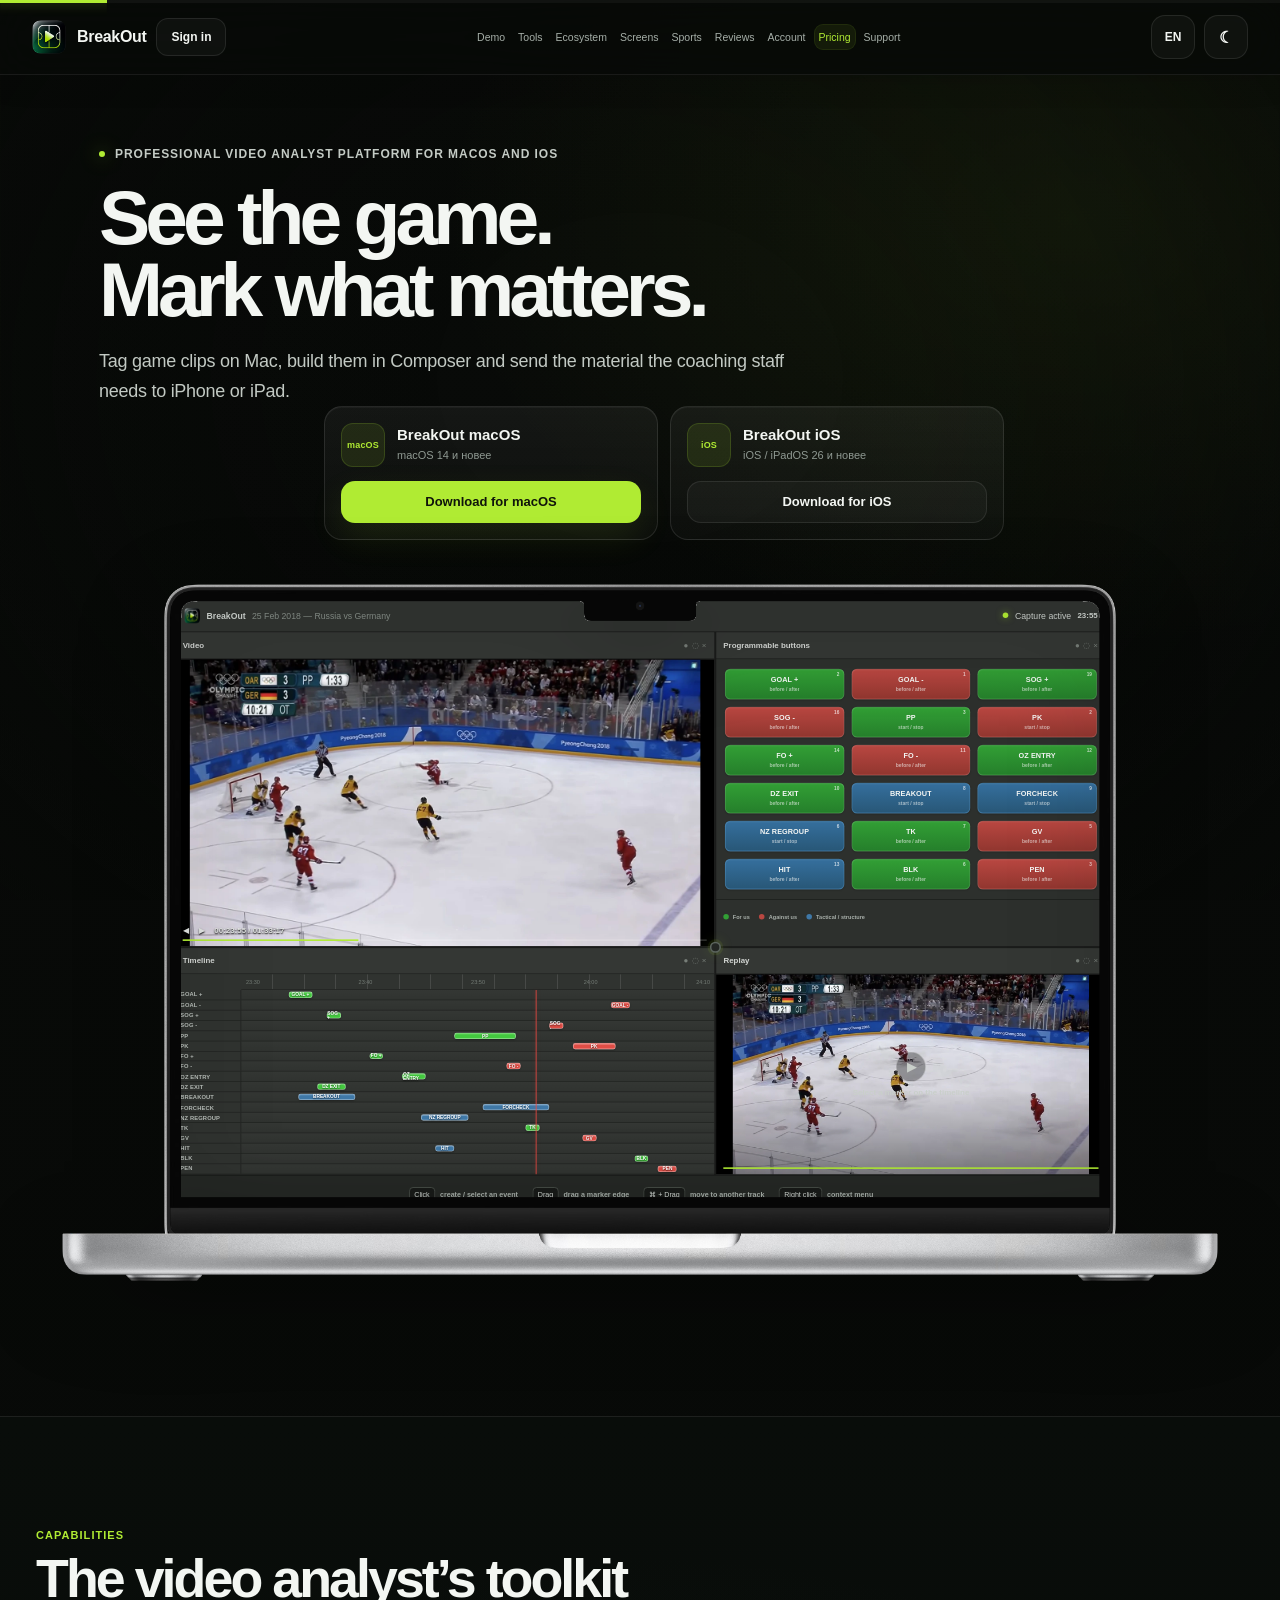
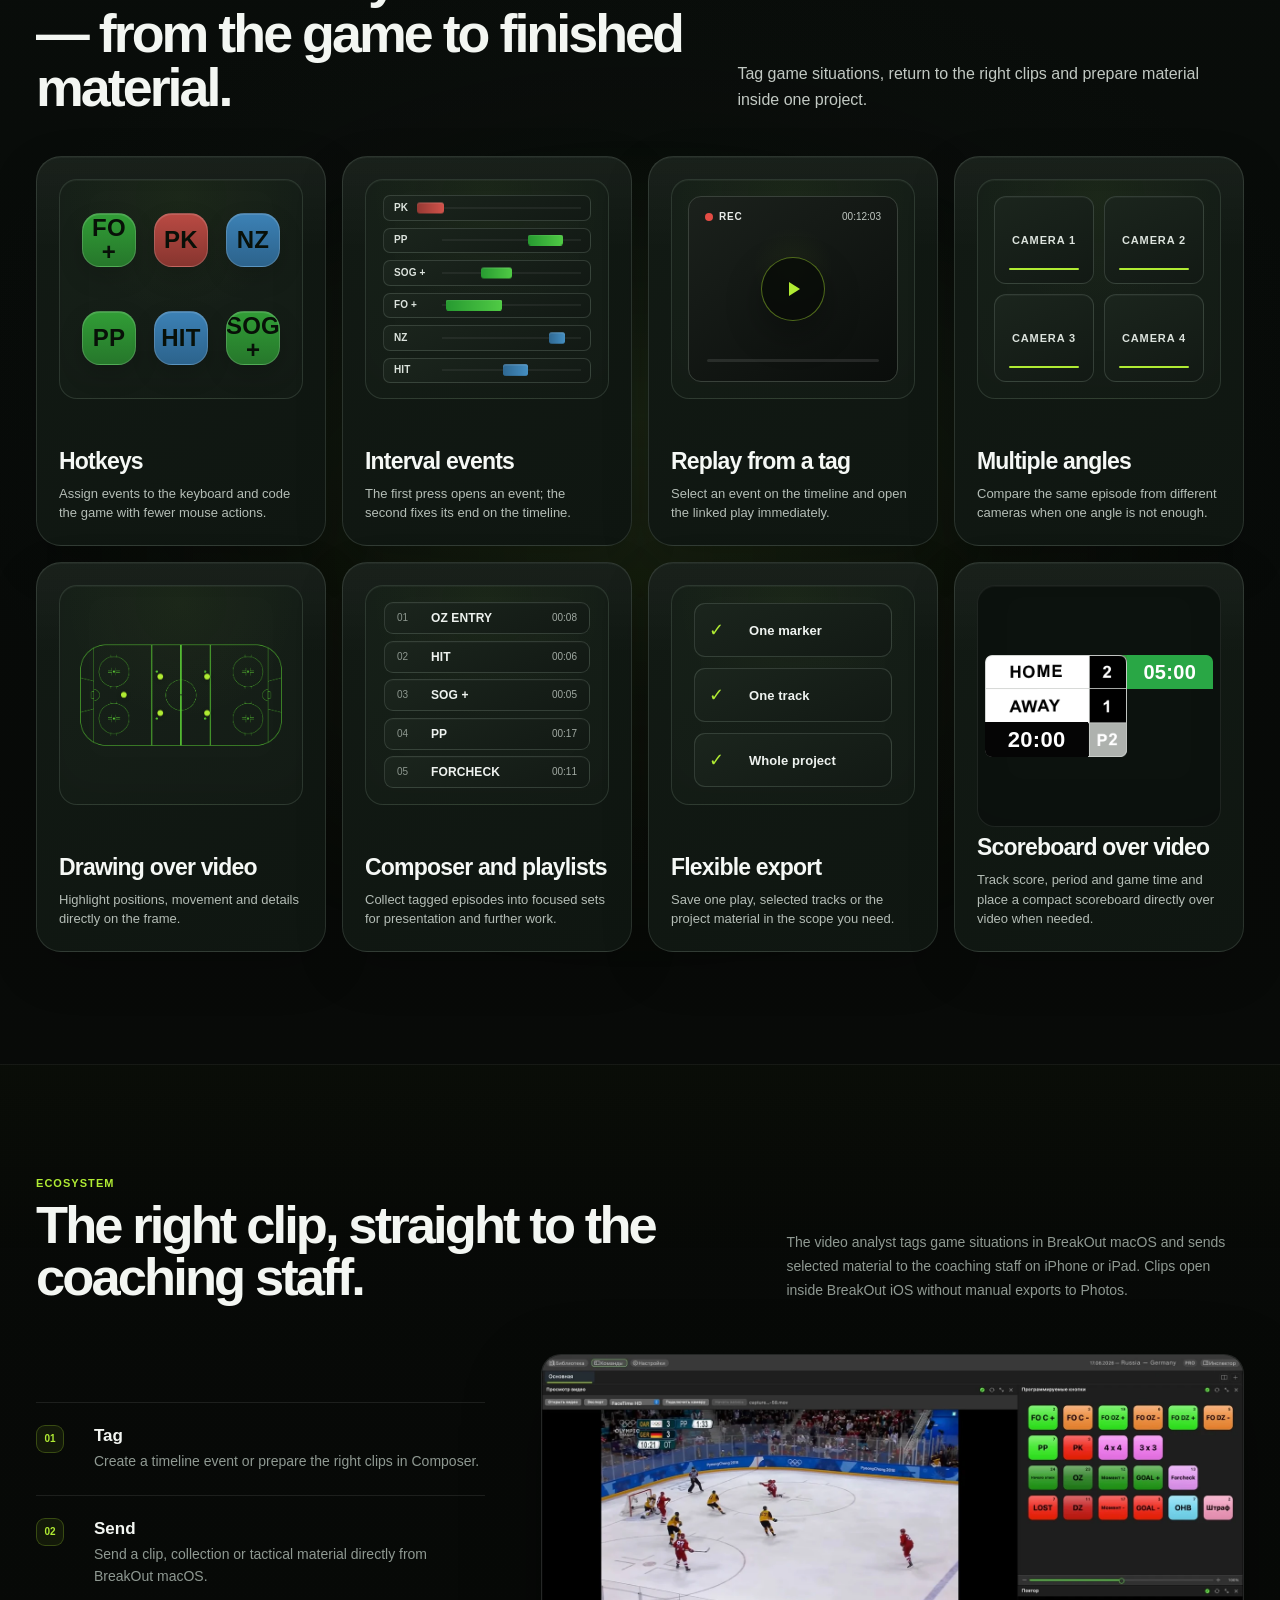
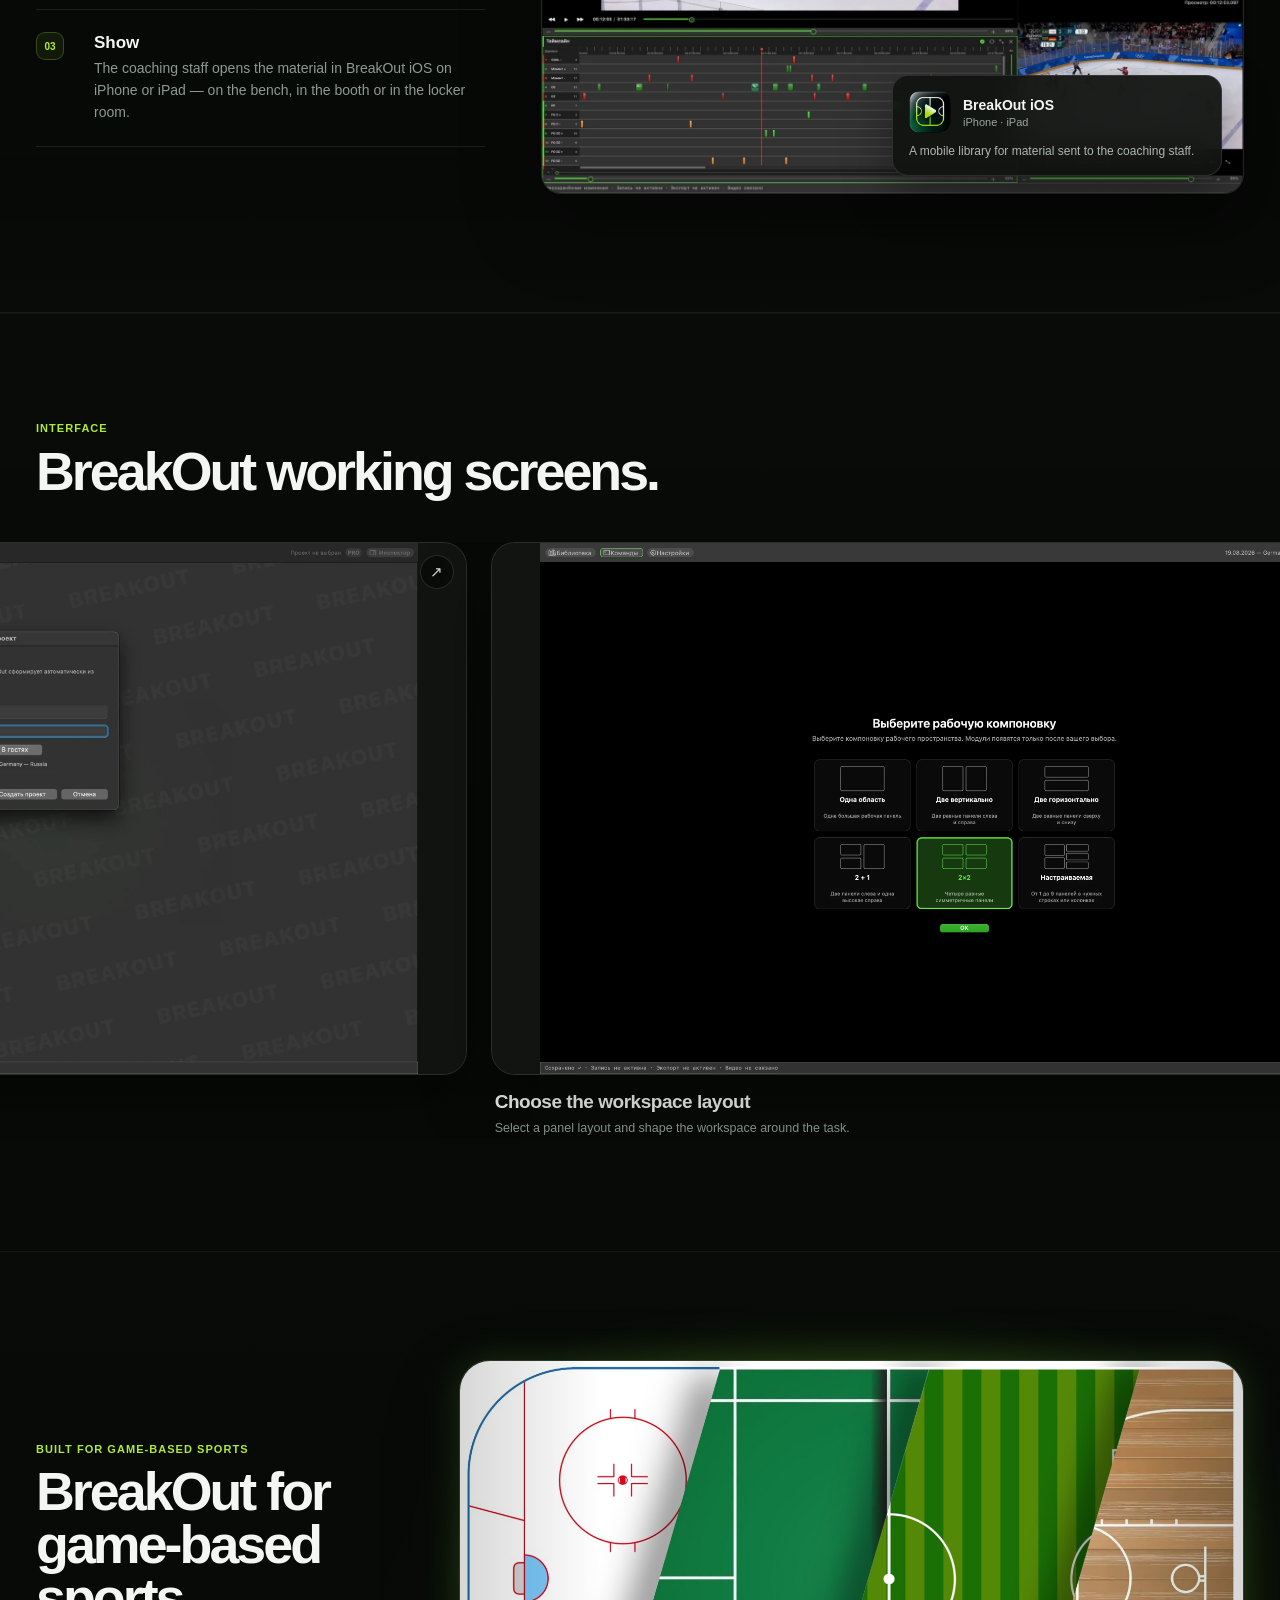
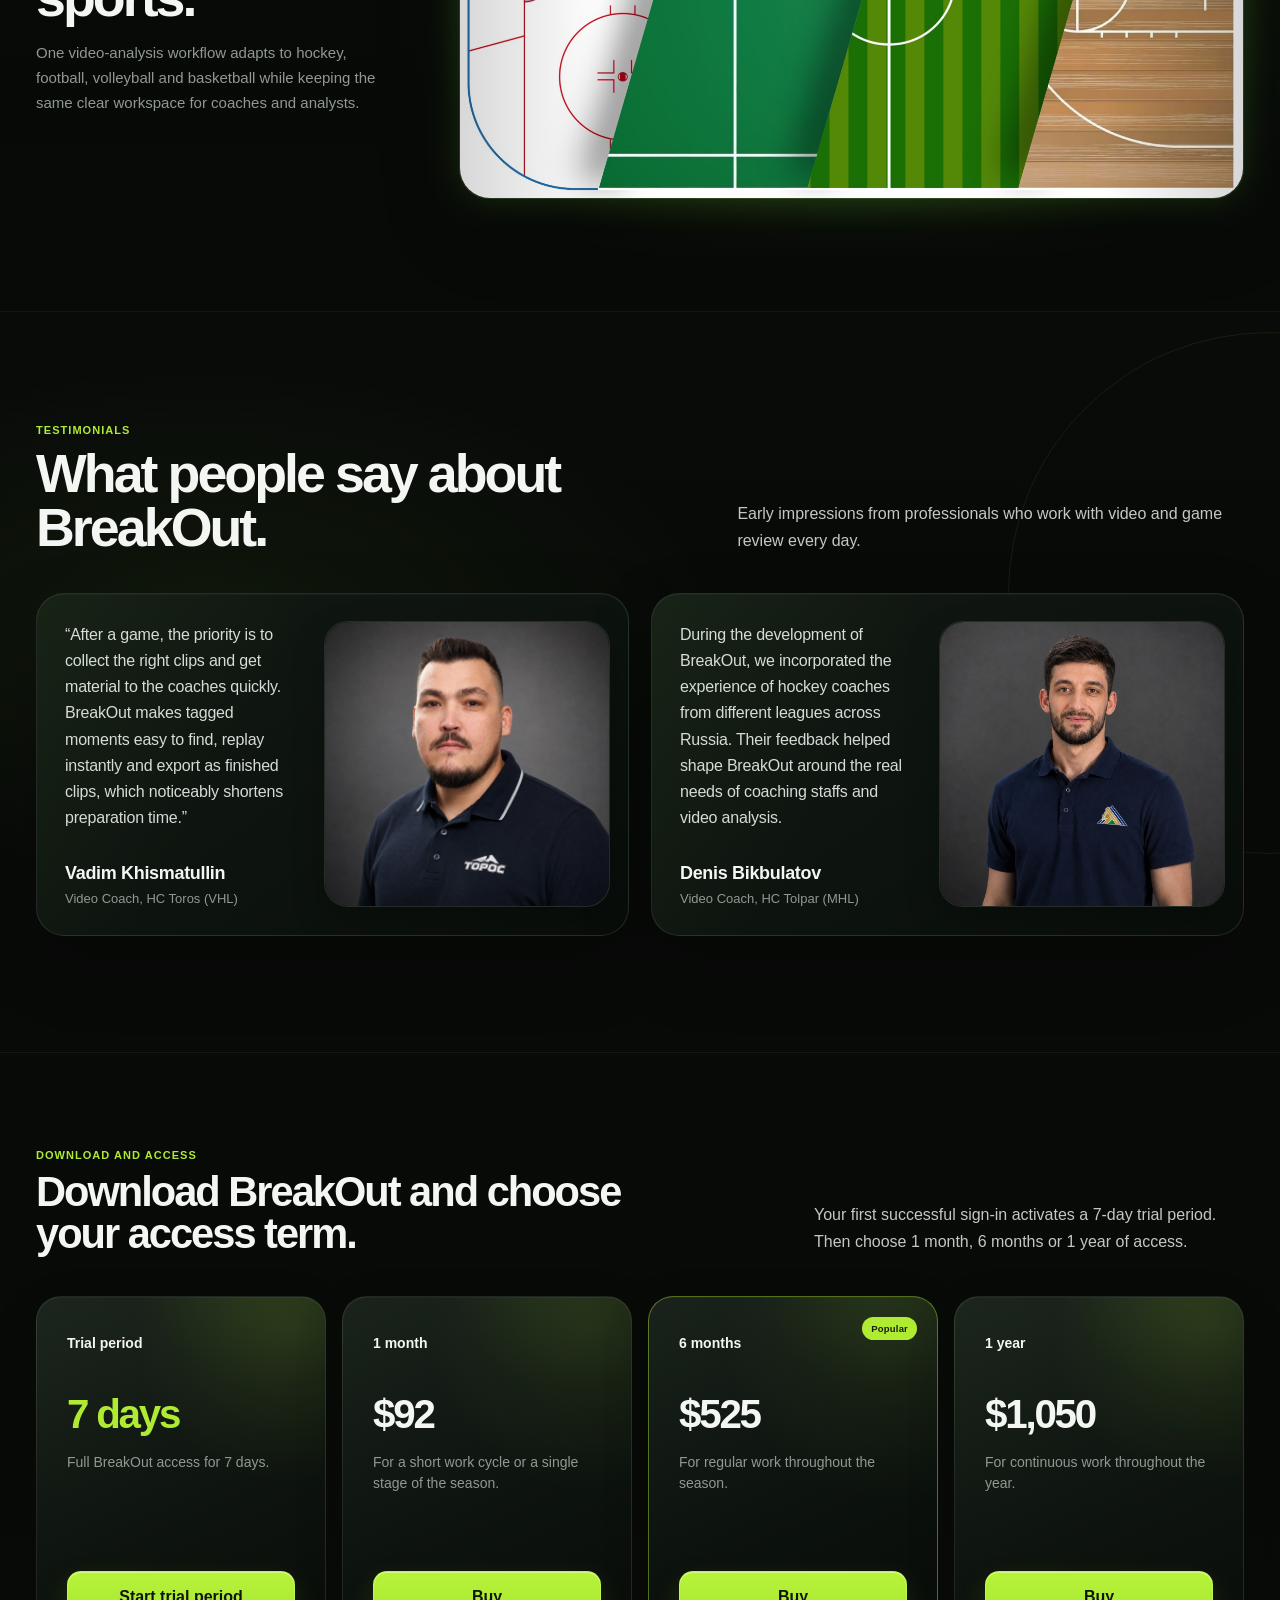
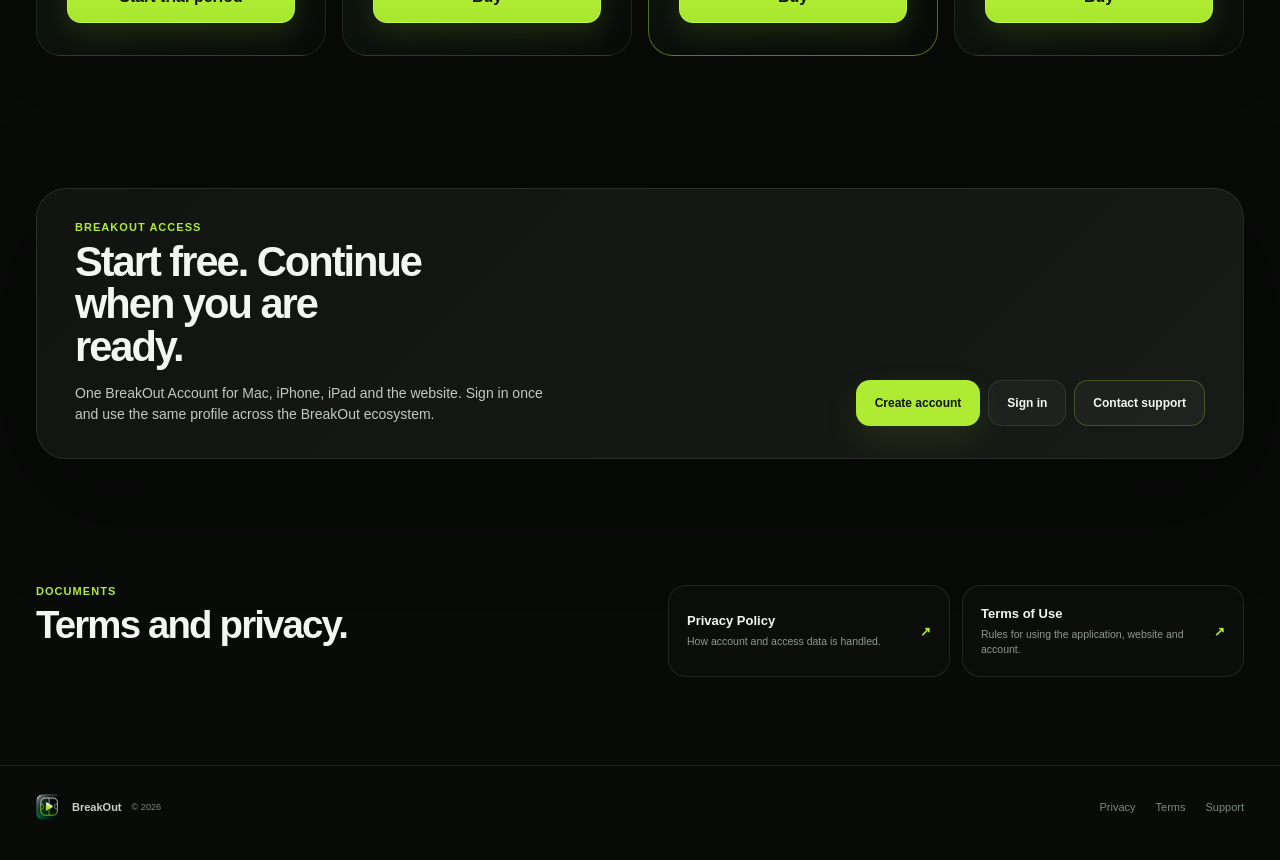
==== commit 370fcf71: "Add files via upload" ====
--- a/index.html
+++ b/index.html
@@ -16,13 +16,13 @@
   <meta name="robots" content="index,follow">
   <meta property="og:type" content="website">
   <meta property="og:title" content="BreakOut — платформа видеотренера для macOS и iOS">
-  <meta property="og:description" content="Отмечайте игровые моменты на Mac и передавайте эпизоды, Композер и тактику тренерскому штабу на iPhone или iPad.">
+  <meta property="og:description" content="Отмечайте игровые эпизоды на Mac и передавайте нужный материал тренерскому штабу на iPhone или iPad.">
   <meta property="og:image" content="assets/breakout-og.png?v=38">
   <meta name="twitter:image" content="assets/breakout-og.png?v=38">
   <link rel="icon" href="assets/breakout-icon.png?v=38">
   <link rel="apple-touch-icon" href="assets/breakout-icon.png?v=38">
   <link rel="manifest" href="site.webmanifest">
-  <link rel="stylesheet" href="styles-v49.css?v=95">
+  <link rel="stylesheet" href="styles-v51.css?v=101">
   <title>BreakOut — платформа видеотренера для macOS и iOS</title>
 </head>
 <body data-page="home">
@@ -74,12 +74,20 @@
             <div class="eyebrow"><span></span><b data-i18n="eyebrow">Профессиональная платформа видеотренера для macOS и iOS</b></div>
             <h1 data-i18n-lines="heroTitle">Видеть игру.
 Отмечать главное.</h1>
-            <p class="hero-lead" data-i18n="heroLead">Отмечайте игровые моменты на Mac, собирайте их в Композере и передавайте тренерскому штабу на iPhone или iPad. Рисунки, комментарии и тактика остаются связаны с исходным проектом.</p>
-            <div class="hero-actions hero-actions-ecosystem">
-              <button class="button primary" data-action="download"><span data-i18n="download">Скачать для macOS</span><span>↓</span></button>
-              <a class="button secondary" href="#ecosystem"><span data-i18n="iosButton">Скачать для iOS</span><span>↘</span></a>
-            </div>
-          </div>
+            <p class="hero-lead" data-i18n="heroLead">Отмечайте игровые эпизоды на Mac, собирайте их в Композере и передавайте нужный материал тренерскому штабу на iPhone или iPad.</p>
+          </div>
+          <aside class="hero-platform-panel" aria-label="Доступные версии BreakOut">
+            <article class="hero-platform-card">
+              <div class="hero-platform-icon">macOS</div>
+              <div><b>BreakOut macOS</b><span>macOS 14 и новее</span></div>
+              <button class="button primary hero-platform-download" data-action="download" data-i18n="download">Скачать для macOS</button>
+            </article>
+            <article class="hero-platform-card">
+              <div class="hero-platform-icon">iOS</div>
+              <div><b>BreakOut iOS</b><span>iOS / iPadOS 26 и новее</span></div>
+              <a class="button secondary hero-platform-download" href="#ecosystem" data-i18n="iosButton">Скачать для iOS</a>
+            </article>
+          </aside>
         </div>
 
         <div class="demo-laptop-stage">
@@ -270,42 +278,23 @@
         <div class="section-heading ecosystem-heading-v47">
           <div>
             <div class="kicker" data-i18n="ecosystemKicker">Экосистема</div>
-            <h2 data-i18n="ecosystemTitle">Верх — лавка. Момент — сразу.</h2>
-          </div>
-          <p data-i18n="ecosystemIntro">Видеотренер отмечает момент на Mac и передаёт его тренерскому штабу. На iPhone или iPad можно открыть эпизод, Композер или тактическую схему, добавить рисунки и комментарии и вернуть изменения в исходный проект.</p>
-        </div>
-
-        <div class="ecosystem-feature-v47">
-          <div class="ecosystem-points-v47">
-            <article>
-              <span>01</span>
-              <div><strong data-i18n="ecosystemPoint1Title">Метка на таймлайне</strong><p data-i18n="ecosystemPoint1Text">Видеотренер отмечает игровые ситуации по ходу матча и собирает нужные эпизоды в Композере.</p></div>
-            </article>
-            <article>
-              <span>02</span>
-              <div><strong data-i18n="ecosystemPoint2Title">Верх → лавка</strong><p data-i18n="ecosystemPoint2Text">Один эпизод, выбранные моменты, Композер или тактическую схему можно передать прямо из BreakOut macOS на iPhone или iPad.</p></div>
-            </article>
-            <article>
-              <span>03</span>
-              <div><strong data-i18n="ecosystemPoint3Title">Обратно в проект</strong><p data-i18n="ecosystemPoint3Text">Рисунки, комментарии и изменения тактики возвращаются в связанную метку, Композер или тактическую доску на Mac.</p></div>
-            </article>
-          </div>
-
-          <div class="ecosystem-product-v47" aria-label="BreakOut на Mac, iPhone и iPad">
-            <div class="ecosystem-mac-v47">
-              <div class="ecosystem-device-top-v47"><b>BreakOut macOS</b><span data-i18n="ecosystemMacLabel">Видеотренер · таймлайн · Композер</span></div>
-              <div class="ecosystem-mac-screen-v47"><img src="assets/workspace-live-new.webp" alt="BreakOut на Mac" loading="lazy"></div>
-            </div>
-            <div class="ecosystem-route-v50" aria-hidden="true"><i></i><b data-i18n="ecosystemRouteLabel">ВЕРХ  →  ЛАВКА</b></div>
-            <div class="ecosystem-mobile-v47">
-              <div class="ecosystem-mobile-bar-v47"><img src="assets/breakout-icon.png?v=38" alt=""><b>BreakOut</b><span>iOS</span></div>
-              <div class="ecosystem-mobile-title-v47" data-i18n="ecosystemMobileLibrary">Моя библиотека</div>
-              <div class="ecosystem-mobile-clips-v47">
-                <div><img src="assets/olympic-frame-2018.webp" alt=""><span><b>PP · 03</b><small data-i18n="ecosystemClipLinked">Связанный эпизод</small></span><em>00:18</em></div>
-                <div><img src="assets/olympic-frame-2018.webp" alt=""><span><b>OZ Entry</b><small data-i18n="ecosystemCollectionLabel">Композер</small></span><em>00:11</em></div>
-                <div><img src="assets/hockey-rink-green.png" alt=""><span><b data-i18n="ecosystemTacticTitle">Большинство 1–3–1</b><small data-i18n="ecosystemTacticLabel">Тактика</small></span><em>↗</em></div>
-              </div>
-              <div class="ecosystem-mobile-footer-v47"><span></span><b data-i18n="ecosystemMobileDevices">iPhone · iPad</b></div>
+            <h2 data-i18n="ecosystemTitle">Нужный эпизод — сразу тренерскому штабу.</h2>
+          </div>
+          <p data-i18n="ecosystemIntro">Видеотренер отмечает игровые ситуации в BreakOut macOS и отправляет выбранный материал на iPhone или iPad тренерского штаба. Эпизоды открываются внутри BreakOut iOS — без ручной пересылки в Фото.</p>
+        </div>
+
+        <div class="ecosystem-feature-v51">
+          <div class="ecosystem-points-v51">
+            <article><span>01</span><div><strong data-i18n="ecosystemPoint1Title">Отметить</strong><p data-i18n="ecosystemPoint1Text">Создайте метку на таймлайне или подготовьте нужные эпизоды в Композере.</p></div></article>
+            <article><span>02</span><div><strong data-i18n="ecosystemPoint2Title">Передать</strong><p data-i18n="ecosystemPoint2Text">Отправьте эпизод, подборку или тактический материал прямо из BreakOut macOS.</p></div></article>
+            <article><span>03</span><div><strong data-i18n="ecosystemPoint3Title">Показать</strong><p data-i18n="ecosystemPoint3Text">Тренер открывает материал в BreakOut iOS на iPhone или iPad — на мостике, скамейке или в раздевалке.</p></div></article>
+          </div>
+          <div class="ecosystem-real-visual-v51">
+            <div class="ecosystem-real-shot-v51"><img src="assets/workspace-live-new.webp" alt="BreakOut macOS" loading="lazy"></div>
+            <div class="ecosystem-ios-note-v51">
+              <img src="assets/breakout-icon.png?v=38" alt="BreakOut">
+              <div><b>BreakOut iOS</b><span>iPhone · iPad</span></div>
+              <p data-i18n="ecosystemIosNote">Мобильная библиотека для материалов, отправленных тренерскому штабу.</p>
             </div>
           </div>
         </div>
@@ -508,7 +497,7 @@
   </div>
 
   <script src="config-v26.js?v=28"></script>
-  <script src="script-v49.js?v=95"></script>
+  <script src="script-v51.js?v=101"></script>
   <script src="analytics-track-v1.js?v=1"></script>
 </body>
 </html>
--- a/styles-v51.css
+++ b/styles-v51.css
@@ -0,0 +1,5626 @@
+:root{
+  --bg:#080a08;--bg2:#0c0f0c;--panel:#111411;--panel2:#171a17;--text:#f3f6f2;--muted:#8f9992;--muted2:#c2c9c3;
+  --accent:#B0EB33;--accent-soft:rgba(176,235,51,.12);--line:rgba(255,255,255,.09);--line2:rgba(176,235,51,.25);
+  --content:1720px;--nav:1800px;--shadow:0 34px 110px rgba(0,0,0,.46)
+}
+*{box-sizing:border-box}html{scroll-behavior:smooth;background:var(--bg)}body{margin:0;min-width:320px;color:var(--text);background:radial-gradient(1000px 680px at 84% 3%,rgba(176,235,51,.07),transparent 64%),linear-gradient(180deg,#080a08,#070907 48%,#090b09);font-family:-apple-system,BlinkMacSystemFont,"SF Pro Display","SF Pro Text",Inter,"Segoe UI",sans-serif;-webkit-font-smoothing:antialiased;text-rendering:optimizeLegibility;overflow-x:hidden}a{color:inherit;text-decoration:none}button{font:inherit;color:inherit}img{display:block;max-width:100%}::selection{background:rgba(176,235,51,.25);color:#fff}.content-shell{width:min(var(--content),calc(100% - 72px));margin:0 auto}.nav-shell{width:min(var(--nav),calc(100% - 64px));margin:0 auto}
+.topbar{position:sticky;top:0;z-index:90;border-bottom:1px solid rgba(255,255,255,.055);background:rgba(8,10,8,.78);backdrop-filter:blur(22px) saturate(145%);-webkit-backdrop-filter:blur(22px) saturate(145%)}.nav-shell{height:74px;display:flex;align-items:center;justify-content:space-between;gap:28px}.brand{display:flex;align-items:center;gap:11px;font-weight:700;letter-spacing:-.02em}.brand img{width:34px;height:34px;border-radius:9px}.brand span{font-size:16px}.desktop-nav{display:flex;gap:29px;color:#a6afa8;font-size:13px}.desktop-nav a:hover{color:#fff}.nav-actions{display:flex;align-items:center;gap:9px}.lang-switch{display:grid;grid-template-columns:1fr 1fr;padding:3px;border:1px solid var(--line);border-radius:999px;background:rgba(255,255,255,.025)}.lang-switch button{border:0;background:transparent;cursor:pointer;padding:6px 9px;border-radius:999px;color:#8d978f;font-size:11px;font-weight:750}.lang-switch button.active{background:rgba(255,255,255,.09);color:#fff}.signin-btn,.menu-btn{border:1px solid var(--line);background:rgba(255,255,255,.035);border-radius:12px;min-height:40px;padding:0 15px;cursor:pointer;font-size:12px;font-weight:680}.menu-btn{display:none;width:42px;padding:0}.mobile-nav{display:none}
+.button{min-height:50px;padding:0 20px;border-radius:14px;border:1px solid var(--line);background:rgba(255,255,255,.045);display:inline-flex;align-items:center;justify-content:center;gap:9px;cursor:pointer;font-weight:700;font-size:13px;transition:.18s}.button:hover{transform:translateY(-1px);border-color:rgba(255,255,255,.18);background:rgba(255,255,255,.07)}.button.primary{background:var(--accent);border-color:transparent;color:#10140b;box-shadow:0 14px 34px rgba(176,235,51,.1)}.button.primary:hover{background:#b9f33e}.button.full{width:100%}.button.secondary{background:rgba(255,255,255,.035)}
+.hero{padding:86px 0 92px}.hero-shell{width:min(1840px,calc(100% - 64px));margin:0 auto;display:grid;grid-template-columns:minmax(450px,.72fr) minmax(760px,1.28fr);gap:72px;align-items:center}.eyebrow{display:inline-flex;align-items:center;gap:10px;color:#c4cbc5;font-size:12px;letter-spacing:.08em;text-transform:uppercase}.eyebrow span{width:6px;height:6px;border-radius:50%;background:var(--accent);box-shadow:0 0 18px rgba(176,235,51,.6)}.eyebrow b{font-weight:760}.hero h1{margin:20px 0 22px;font-size:clamp(62px,5.2vw,104px);line-height:.94;letter-spacing:-.065em;font-weight:700;max-width:880px}.hero-lead{margin:0;max-width:760px;color:var(--muted2);font-size:18px;line-height:1.62;letter-spacing:-.015em}.hero-actions{display:flex;gap:10px;flex-wrap:wrap;margin-top:30px}.hero-meta{display:flex;align-items:center;gap:18px;flex-wrap:wrap;margin-top:21px}.platform-pill{display:inline-flex;align-items:center;gap:10px;color:#d5dcd6}.platform-icon{width:34px;height:34px;border:1px solid var(--line);border-radius:10px;display:grid;place-items:center;background:rgba(255,255,255,.03);color:var(--accent);font-weight:800}.platform-pill>span:last-child{display:grid;gap:1px}.platform-pill strong{font-size:12px}.platform-pill small{font-size:11px;color:#7f8982}.hero-proof{display:flex;align-items:center;gap:9px;border-left:1px solid var(--line);padding-left:18px}.hero-proof span{color:var(--accent);font-size:22px;font-weight:750}.hero-proof small{max-width:190px;color:#8f9992;font-size:11px;line-height:1.35}.hero-shot-card{position:relative;aspect-ratio:16/9;border:1px solid rgba(255,255,255,.12);border-radius:26px;overflow:hidden;background:#050605;box-shadow:var(--shadow)}.hero-shot-card img{width:100%;height:100%;object-fit:cover}.hero-shot-card::after{content:"";position:absolute;inset:0;box-shadow:inset 0 0 0 1px rgba(0,0,0,.45);pointer-events:none}.hero-shot-label{position:absolute;left:18px;bottom:18px;display:flex;align-items:center;gap:8px;border:1px solid rgba(255,255,255,.11);background:rgba(7,9,7,.76);backdrop-filter:blur(12px);padding:9px 12px;border-radius:999px;font-size:11px;color:#d9dfda}.live-dot{width:7px;height:7px;border-radius:50%;background:var(--accent);box-shadow:0 0 12px rgba(176,235,51,.6)}
+.kicker{color:var(--accent);font-size:11px;font-weight:800;letter-spacing:.095em;text-transform:uppercase}.section-heading,.demo-heading,.showcase-heading{display:grid;grid-template-columns:minmax(0,.9fr) minmax(420px,.7fr);gap:90px;align-items:end;margin-bottom:44px}.section-heading h2,.demo-heading h2,.showcase-heading h2,.mac-card h2,.privacy-card h2,.cta-card h2{margin:10px 0 0;font-size:clamp(42px,4.2vw,72px);line-height:1.01;letter-spacing:-.055em;font-weight:680}.section-heading>p,.demo-heading>p,.showcase-heading>p{margin:0;color:var(--muted2);font-size:16px;line-height:1.68;max-width:680px}
+.demo-section{padding:112px 0 120px;border-top:1px solid rgba(255,255,255,.045);background:linear-gradient(180deg,rgba(255,255,255,.012),transparent 30%)}.demo-shell-wrap{width:min(1880px,calc(100% - 48px));margin:0 auto;position:relative}.demo-app{border:1px solid rgba(255,255,255,.12);border-radius:18px;overflow:hidden;background:#202320;box-shadow:0 36px 100px rgba(0,0,0,.48);user-select:none}.demo-titlebar{height:42px;display:flex;align-items:center;justify-content:space-between;padding:0 12px;border-bottom:1px solid #171917;background:#313431;color:#cbd0cc;font-size:11px}.demo-brand{display:flex;align-items:center;gap:8px}.demo-brand img{width:20px;height:20px;border-radius:5px}.demo-brand span{font-weight:700}.demo-brand em{font-style:normal;color:#848c86}.demo-status{display:flex;align-items:center;gap:8px}.demo-status b{font-variant-numeric:tabular-nums;font-size:10px}.record-dot{width:7px;height:7px;border-radius:50%;background:var(--accent);box-shadow:0 0 10px rgba(176,235,51,.5)}.demo-grid{position:relative;height:min(72vw,870px);min-height:610px;display:grid;grid-template-columns:var(--split-x) calc(100% - var(--split-x));grid-template-rows:var(--split-y) calc(100% - var(--split-y));background:#171917}.demo-pane{min-width:0;min-height:0;overflow:hidden;background:#2d302d;border-right:1px solid #171917;border-bottom:1px solid #171917;position:relative}.pane-bar{height:34px;padding:0 10px;display:flex;align-items:center;justify-content:space-between;background:#343734;border-bottom:1px solid #1f211f;color:#d3d6d3;font-size:10px}.pane-bar strong{font-weight:650}.pane-actions{color:#777e78;letter-spacing:.06em}.capture-pane{grid-column:1;grid-row:1}.buttons-pane{grid-column:2;grid-row:1}.timeline-pane{grid-column:1;grid-row:2}.replay-pane{grid-column:2;grid-row:2}.capture-stage,.replay-stage{height:calc(100% - 34px);position:relative;background:#050605;overflow:hidden}.capture-stage img,.replay-stage img{width:100%;height:100%;object-fit:cover;object-position:center}.capture-overlay{position:absolute;left:10px;bottom:15px;display:flex;align-items:center;gap:12px;color:#e0e3e1;font-size:10px;text-shadow:0 1px 2px #000}.capture-progress,.replay-progress{position:absolute;left:10px;right:10px;bottom:7px;height:2px;background:rgba(255,255,255,.18)}.capture-progress i,.replay-progress i{display:block;height:100%;width:25%;background:var(--accent);transition:width .15s linear}.coding-buttons{padding:14px;display:grid;grid-template-columns:repeat(3,minmax(0,1fr));gap:10px;align-content:start;max-height:calc(100% - 94px);overflow:auto}.coding-btn{min-height:62px;border:1px solid rgba(255,255,255,.22);border-radius:10px;cursor:pointer;display:flex;flex-direction:column;justify-content:center;align-items:center;gap:2px;color:#111;font-weight:800;box-shadow:inset 0 1px 0 rgba(255,255,255,.32),0 2px 4px rgba(0,0,0,.22);transition:transform .1s,filter .1s,box-shadow .1s}.coding-btn span{font-size:13px}.coding-btn small{font-size:8px;font-weight:700;opacity:.65}.coding-btn:active{transform:translateY(1px);filter:brightness(.9)}.coding-btn.active{box-shadow:0 0 0 2px #fff inset,0 0 0 2px rgba(176,235,51,.65),0 0 22px rgba(176,235,51,.22)}.coding-btn.green{background:linear-gradient(#6af552,#27c82e)}.coding-btn.lime{background:linear-gradient(#83f65a,#49d83a)}.coding-btn.orange{background:linear-gradient(#ffbc70,#ed8b38)}.coding-btn.red{background:linear-gradient(#ff6155,#ed2f25)}.coding-btn.violet{background:linear-gradient(#ee91ef,#cd5bd5)}.coding-btn.blue{background:linear-gradient(#9be5f2,#66c8dd)}.coding-btn.pink{background:linear-gradient(#f4b5da,#df88b8)}.coding-legend{height:60px;border-top:1px solid #1d1f1d;padding:8px 12px;display:grid;gap:5px;color:#a8afa9;font-size:9px}.coding-legend span{display:flex;gap:7px;align-items:center}.coding-legend i{width:8px;height:8px;border-radius:50%;background:#69dc35}.coding-legend .legend-hold{background:#72cde1}.coding-legend b{font-weight:560}.timeline-demo{height:calc(100% - 34px);position:relative;background:#303330;overflow:hidden}.timeline-ruler{height:24px;margin-left:72px;border-bottom:1px solid #222422;display:flex;justify-content:space-between;align-items:center;padding:0 8px;color:#757d77;font-size:8px;background:repeating-linear-gradient(90deg,transparent 0 39px,rgba(255,255,255,.11) 39px 40px)}.timeline-tracks{position:absolute;top:24px;left:0;right:0;bottom:0;overflow:hidden}.demo-track{height:calc(100% / 7);min-height:26px;display:grid;grid-template-columns:72px 1fr;border-bottom:1px solid #222422}.demo-track label{display:flex;align-items:center;padding-left:8px;border-right:1px solid #222422;color:#b8beb9;font-size:9px;white-space:nowrap;overflow:hidden;text-overflow:ellipsis}.track-surface{position:relative;background:linear-gradient(180deg,rgba(255,255,255,.02),transparent)}.demo-playhead{position:absolute;top:24px;bottom:0;left:43%;width:1px;background:#ef4a42;box-shadow:0 0 6px rgba(239,74,66,.3);z-index:5;pointer-events:none}.demo-marker{position:absolute;top:4px;height:calc(100% - 8px);min-width:18px;border-radius:4px;border:1px solid rgba(255,255,255,.42);box-shadow:inset 0 1px 0 rgba(255,255,255,.26),0 1px 2px rgba(0,0,0,.32);cursor:pointer;display:flex;align-items:center;justify-content:center;color:#fff;font-size:8px;font-weight:700;text-shadow:0 1px 2px rgba(0,0,0,.6);overflow:visible}.demo-marker.selected{outline:2px solid rgba(255,255,255,.9);outline-offset:1px;z-index:4}.demo-marker.starred::after{content:"★";position:absolute;right:3px;top:1px;color:#ffd65c;font-size:8px}.demo-marker.running{animation:pulseMarker 1s ease-in-out infinite alternate}.marker-handle{position:absolute;top:50%;width:7px;height:13px;border-radius:4px;background:#fff;border:1px solid #1b1d1b;transform:translateY(-50%);display:none;cursor:ew-resize;z-index:3}.demo-marker.selected .marker-handle{display:block}.marker-handle.left{left:-4px}.marker-handle.right{right:-4px}@keyframes pulseMarker{from{filter:brightness(1)}to{filter:brightness(1.25)}}.replay-shade{position:absolute;inset:0;background:linear-gradient(180deg,transparent 58%,rgba(0,0,0,.44))}.replay-empty{position:absolute;inset:0;display:grid;place-content:center;justify-items:center;gap:8px;color:#c9cfca;text-align:center}.replay-empty span{width:38px;height:38px;border-radius:50%;border:1px solid rgba(255,255,255,.35);display:grid;place-items:center;padding-left:3px;background:rgba(0,0,0,.32)}.replay-empty b{font-size:10px;font-weight:600}.replay-info{position:absolute;left:12px;bottom:16px;display:none;grid-template-columns:8px auto auto;align-items:center;gap:7px;border:1px solid rgba(255,255,255,.12);background:rgba(5,7,5,.72);backdrop-filter:blur(10px);padding:8px 10px;border-radius:9px}.replay-info.visible{display:grid}.replay-info span{width:7px;height:7px;border-radius:2px;background:var(--accent)}.replay-info b{font-size:10px}.replay-info small{color:#9ca49e;font-size:9px}.splitter{position:absolute;z-index:20;background:transparent}.splitter.vertical{top:0;bottom:0;left:calc(var(--split-x) - 4px);width:8px;cursor:ew-resize}.splitter.horizontal{left:0;right:0;top:calc(var(--split-y) - 4px);height:8px;cursor:ns-resize}.splitter::after{content:"";position:absolute;background:#1a1c1a;transition:.15s}.splitter.vertical::after{top:0;bottom:0;left:3px;width:2px}.splitter.horizontal::after{left:0;right:0;top:3px;height:2px}.splitter:hover::after,.splitter.dragging::after{background:var(--accent)}.splitter-knob{position:absolute;z-index:21;left:calc(var(--split-x) - 7px);top:calc(var(--split-y) - 7px);width:14px;height:14px;border-radius:50%;background:#232623;border:2px solid #5c655e;pointer-events:none}.demo-help{min-height:46px;padding:8px 12px;display:flex;align-items:center;justify-content:center;gap:18px;flex-wrap:wrap;border-top:1px solid #1c1e1c;background:#252825;color:#a8b0aa;font-size:9px}.demo-help span{display:flex;align-items:center;gap:6px}.demo-help kbd{font-family:inherit;border:1px solid #505751;background:#181a18;color:#d4dad5;border-radius:5px;padding:3px 6px;box-shadow:0 1px 0 #000}.demo-help b{font-weight:560}.demo-context{position:fixed;z-index:200;display:none;min-width:210px;padding:6px;border:1px solid rgba(255,255,255,.16);border-radius:10px;background:rgba(33,36,33,.97);box-shadow:0 18px 60px rgba(0,0,0,.55);backdrop-filter:blur(14px)}.demo-context.open{display:block}.demo-context button{width:100%;border:0;background:transparent;text-align:left;padding:7px 9px;border-radius:6px;color:#eef1ee;font-size:11px;cursor:pointer}.demo-context button:hover{background:#3c413c}.demo-context button.danger{color:#ff8a84}.demo-context hr{border:0;border-top:1px solid rgba(255,255,255,.09);margin:5px 3px}.demo-toast{position:fixed;left:50%;bottom:24px;z-index:300;transform:translate(-50%,20px);opacity:0;pointer-events:none;background:#171a17;border:1px solid rgba(255,255,255,.13);box-shadow:0 12px 40px rgba(0,0,0,.4);padding:10px 14px;border-radius:10px;color:#e5e9e6;font-size:11px;transition:.2s}.demo-toast.show{opacity:1;transform:translate(-50%,0)}
+.workflow-section,.benefits-section{padding:120px 0}.workflow-section{border-top:1px solid rgba(255,255,255,.045)}.compact-heading{margin-bottom:52px}.workflow-path{position:relative;display:grid;grid-template-columns:repeat(5,1fr);border:1px solid var(--line);border-radius:26px;background:#0c0f0c;overflow:hidden}.workflow-progress{position:absolute;left:9%;right:9%;top:52px;height:2px;background:#303630;z-index:0}.workflow-progress i{display:block;width:0;height:100%;background:var(--accent);box-shadow:0 0 12px rgba(176,235,51,.35);transition:width 1.2s cubic-bezier(.22,.8,.2,1)}.workflow-path.visible .workflow-progress i{width:100%}.workflow-path article{position:relative;z-index:1;min-height:190px;padding:28px;border-right:1px solid var(--line);display:flex;flex-direction:column}.workflow-path article:last-child{border-right:0}.workflow-path article span{width:36px;height:36px;border-radius:50%;display:grid;place-items:center;background:#111511;border:1px solid #394039;color:var(--accent);font-size:10px}.workflow-path strong{margin-top:auto;font-size:17px}.workflow-path small{margin-top:7px;color:var(--muted);font-size:11.5px;line-height:1.45}.benefits-section{padding-top:20px}.benefit-grid{display:grid;grid-template-columns:repeat(3,1fr);gap:14px}.benefit-card{min-height:360px;border:1px solid var(--line);border-radius:26px;padding:28px;background:linear-gradient(180deg,rgba(255,255,255,.03),rgba(255,255,255,.012));display:flex;flex-direction:column}.benefit-icon{width:46px;height:46px;border:1px solid var(--line2);background:var(--accent-soft);color:var(--accent);border-radius:14px;display:grid;place-items:center;font-size:18px}.benefit-card h3{margin:54px 0 10px;font-size:24px;letter-spacing:-.035em}.benefit-card p{margin:0;color:var(--muted2);font-size:14px;line-height:1.6}.benefit-strip{height:5px;border-radius:99px;background:#262b26;margin-top:auto;overflow:hidden}.benefit-strip i{display:block;height:100%;background:linear-gradient(90deg,var(--accent),#75b926);border-radius:99px}.benefit-card small{margin-top:10px;color:#77817a;font-size:10px}
+.showcase-section{padding:112px 0 126px;border-top:1px solid rgba(255,255,255,.045);border-bottom:1px solid rgba(255,255,255,.045);background:linear-gradient(180deg,rgba(255,255,255,.012),rgba(255,255,255,0))}.carousel-wrap{position:relative;width:100vw;margin-left:calc(50% - 50vw)}.showcase-track{display:flex;gap:24px;overflow-x:auto;scroll-snap-type:x mandatory;scroll-behavior:smooth;padding:0 max(24px,calc((100vw - min(74vw,1260px))/2));scrollbar-width:none}.showcase-track::-webkit-scrollbar{display:none}.showcase-slide{flex:0 0 min(74vw,1260px);scroll-snap-align:center;opacity:.42;transform:scale(.94);transition:.28s}.showcase-slide.active{opacity:1;transform:scale(1)}.slide-image{aspect-ratio:16/9;border-radius:24px;overflow:hidden;border:1px solid rgba(255,255,255,.11);background:#050605;box-shadow:0 24px 70px rgba(0,0,0,.36)}.slide-image img{width:100%;height:100%;object-fit:cover}.slide-caption{display:grid;grid-template-columns:40px 1fr;gap:14px;padding:20px 4px 0}.slide-caption>span{color:var(--accent);font-size:11px;letter-spacing:.1em;margin-top:4px}.slide-caption h3{margin:0 0 6px;font-size:20px;letter-spacing:-.025em}.slide-caption p{margin:0;color:var(--muted);font-size:12.5px;line-height:1.55}.carousel-arrow{position:absolute;top:calc(50% - 34px);z-index:5;width:50px;height:50px;border-radius:50%;border:1px solid rgba(255,255,255,.16);background:rgba(8,10,8,.78);backdrop-filter:blur(12px);cursor:pointer;font-size:18px;transition:.18s}.carousel-arrow:hover{border-color:rgba(176,235,51,.4);color:var(--accent);transform:scale(1.04)}.carousel-arrow.prev{left:34px}.carousel-arrow.next{right:34px}.carousel-dots{display:flex;justify-content:center;gap:7px;margin-top:28px}.carousel-dots button{width:7px;height:7px;padding:0;border:0;border-radius:99px;background:#414741;cursor:pointer;transition:.2s}.carousel-dots button.active{width:24px;background:var(--accent)}
+.mac-section{padding:120px 0}.mac-card{border:1px solid var(--line2);border-radius:30px;background:linear-gradient(135deg,rgba(176,235,51,.06),rgba(255,255,255,.016) 48%,rgba(255,255,255,.008));padding:42px;display:grid;grid-template-columns:.72fr 1.28fr;gap:70px;align-items:center}.mac-app{display:grid;grid-template-columns:76px 1fr;gap:22px;align-items:center}.mac-app>img{width:76px;height:76px;border-radius:20px;box-shadow:0 18px 44px rgba(0,0,0,.34)}.mac-card h2{font-size:clamp(32px,3.2vw,52px)}.mac-facts{display:grid;grid-template-columns:repeat(4,1fr);gap:12px}.mac-facts>div{min-height:150px;border:1px solid var(--line);border-radius:20px;background:rgba(0,0,0,.16);padding:20px;display:flex;flex-direction:column}.fact-icon{color:var(--accent);font-size:14px;font-weight:800;min-height:26px}.mac-facts strong{margin-top:auto;font-size:13px}.mac-facts small{margin-top:5px;color:var(--muted);font-size:11px;line-height:1.45}.pricing-section{padding:104px 0 120px}.pricing-grid{display:grid;grid-template-columns:1fr 1fr;gap:14px;max-width:1040px;margin:0 auto}.price-card{min-height:310px;border:1px solid var(--line);border-radius:26px;padding:30px;background:rgba(255,255,255,.02);display:flex;flex-direction:column}.price-card.accent-card{border-color:rgba(176,235,51,.28);background:linear-gradient(180deg,rgba(176,235,51,.07),rgba(255,255,255,.015))}.price-head{display:flex;justify-content:space-between;align-items:center}.price-head span{font-size:14px;font-weight:700}.price-head em{font-style:normal;font-size:10px;color:var(--accent);border:1px solid rgba(176,235,51,.2);background:var(--accent-soft);padding:5px 9px;border-radius:999px}.price-card>strong{font-size:48px;letter-spacing:-.05em;margin:36px 0 10px}.price-card>p{margin:0 0 28px;color:var(--muted);font-size:13px;line-height:1.5}.price-card .button{margin-top:auto}.privacy-section{padding:18px 0 0}.privacy-card{border-top:1px solid var(--line);border-bottom:1px solid var(--line);padding:72px 0;display:grid;grid-template-columns:1fr .8fr;gap:90px;align-items:center}.privacy-card h2{font-size:clamp(38px,3.6vw,62px)}.privacy-copy>p{margin:0;color:var(--muted2);font-size:15px;line-height:1.7}.privacy-links{display:flex;gap:22px;flex-wrap:wrap;margin-top:24px}.privacy-links a{font-size:12px;color:#d8ded9}.privacy-links a:hover{color:var(--accent)}.cta-section{padding:54px 0 120px}.cta-card{border-radius:30px;background:linear-gradient(135deg,#121612,#0c0f0c);border:1px solid var(--line);padding:48px;display:flex;align-items:end;justify-content:space-between;gap:48px}.cta-card>div:first-child>span{color:var(--accent);font-size:11px;text-transform:uppercase;letter-spacing:.09em;font-weight:760}.cta-card h2{max-width:930px;font-size:clamp(40px,3.7vw,64px)}.cta-actions{display:flex;gap:10px;flex-wrap:wrap;justify-content:flex-end}.footer{border-top:1px solid var(--line);padding:28px 0 40px}.footer-inner{display:flex;align-items:center;justify-content:space-between;gap:30px;color:#7f8981;font-size:11px}.footer-brand{display:flex;align-items:center;gap:10px}.footer-brand img{width:26px;height:26px;border-radius:7px}.footer-brand span{color:#c9d0ca;font-weight:650}.footer-links{display:flex;gap:20px}.footer-links a:hover{color:#fff}
+.modal-backdrop{position:fixed;inset:0;z-index:400;display:none;place-items:center;padding:20px;background:rgba(0,0,0,.66);backdrop-filter:blur(15px)}.modal-backdrop.open{display:grid}.modal{width:min(500px,100%);border:1px solid rgba(255,255,255,.12);border-radius:24px;background:#111411;padding:28px;box-shadow:0 30px 100px rgba(0,0,0,.62)}.modal-mark{width:42px;height:42px;border-radius:12px;background:var(--accent-soft);color:var(--accent);display:grid;place-items:center;font-weight:800}.modal h3{margin:22px 0 9px;font-size:24px;letter-spacing:-.03em}.modal p{margin:0;color:var(--muted2);font-size:13px;line-height:1.6}.modal-actions{display:flex;justify-content:flex-end;gap:9px;margin-top:24px}
+/* support / legal pages */.legal-page{min-height:100vh}.legal-hero{padding:100px 0 54px;border-bottom:1px solid var(--line)}.legal-hero h1{font-size:clamp(48px,5.3vw,80px);line-height:.98;letter-spacing:-.055em;margin:12px 0 18px}.legal-hero>div>p{max-width:760px;color:var(--muted2);font-size:16px;line-height:1.7}.legal-meta{margin-top:20px;color:var(--muted);font-size:11px}.legal-content{width:min(900px,calc(100% - 48px));margin:0 auto;padding:70px 0 110px}.legal-content section{margin-bottom:45px}.legal-content h2{font-size:26px;letter-spacing:-.03em;margin:0 0 13px}.legal-content p,.legal-content li{color:var(--muted2);font-size:14px;line-height:1.72}.legal-content a{color:var(--accent)}.notice{border:1px solid var(--line2);background:rgba(176,235,51,.045);border-radius:18px;padding:18px;color:var(--muted2);font-size:13px;line-height:1.6}.support-cards{display:grid;grid-template-columns:1fr 1fr;gap:12px;margin-top:30px}.support-card{border:1px solid var(--line);border-radius:20px;padding:24px;background:rgba(255,255,255,.022)}.support-card h3{margin:0 0 8px;font-size:17px}.support-card p{margin:0 0 18px;color:var(--muted);font-size:13px;line-height:1.55}
+@media(max-width:1380px){.hero-shell{grid-template-columns:.8fr 1.2fr;gap:48px}.hero h1{font-size:clamp(58px,6vw,90px)}.demo-grid{height:760px}.section-heading,.demo-heading,.showcase-heading{gap:50px}.mac-card{grid-template-columns:1fr;gap:34px}.mac-facts{grid-template-columns:repeat(4,1fr)}}
+@media(max-width:1080px){.desktop-nav{display:none}.signin-btn{display:none}.menu-btn{display:grid;place-items:center}.mobile-nav.open{display:grid;padding:10px 32px 18px;border-top:1px solid var(--line);background:rgba(7,9,7,.97)}.mobile-nav a{padding:10px 0;color:#b3bbb5;font-size:13px}.hero-shell{grid-template-columns:1fr;gap:44px}.hero-copy{max-width:900px}.hero h1{font-size:clamp(58px,10vw,94px)}.section-heading,.demo-heading,.showcase-heading{grid-template-columns:1fr;gap:20px}.demo-grid{height:700px;--split-x:68%!important}.workflow-path{grid-template-columns:1fr 1fr}.workflow-progress{display:none}.workflow-path article{border-bottom:1px solid var(--line)}.benefit-grid{grid-template-columns:1fr}.benefit-card{min-height:280px}.benefit-card h3{margin-top:34px}.mac-facts{grid-template-columns:repeat(2,1fr)}.privacy-card{grid-template-columns:1fr;gap:30px}.cta-card{display:block}.cta-actions{justify-content:flex-start;margin-top:28px}}
+@media(max-width:760px){.content-shell{width:calc(100% - 28px)}.nav-shell{width:calc(100% - 28px);height:66px}.brand span{display:none}.hero{padding:58px 0 72px}.hero-shell{width:calc(100% - 28px)}.hero h1{font-size:clamp(46px,14.6vw,70px);margin-top:16px}.hero-lead{font-size:16px;line-height:1.58}.hero-actions{display:grid}.hero-actions .button{width:100%}.hero-meta{align-items:flex-start}.hero-proof{border-left:0;padding-left:0}.hero-shot-card{border-radius:18px}.hero-shot-label{left:10px;bottom:10px}.demo-section{padding:78px 0 86px}.demo-shell-wrap{width:calc(100% - 18px)}.demo-app{border-radius:13px}.demo-titlebar{height:38px}.demo-status span:not(.record-dot){display:none}.demo-grid{height:auto;min-height:0;display:flex;flex-direction:column}.demo-pane{height:auto!important;min-height:240px;border-right:0}.capture-pane{order:1}.buttons-pane{order:2}.timeline-pane{order:3;min-height:300px}.replay-pane{order:4}.capture-stage,.replay-stage{height:220px}.coding-buttons{grid-template-columns:repeat(3,1fr);max-height:none}.coding-btn{min-height:56px}.timeline-demo{height:270px}.splitter,.splitter-knob{display:none}.demo-help{justify-content:flex-start;overflow-x:auto;flex-wrap:nowrap}.demo-help span{flex:0 0 auto}.demo-help span:nth-child(3){display:none}.workflow-section,.benefits-section{padding:82px 0}.workflow-path{grid-template-columns:1fr}.workflow-path article{min-height:145px;border-right:0}.workflow-path strong{margin-top:30px}.showcase-section{padding:78px 0 88px}.showcase-track{gap:12px;padding:0 7vw}.showcase-slide{flex-basis:86vw}.slide-image{border-radius:17px}.slide-caption{grid-template-columns:30px 1fr;padding-top:14px}.slide-caption h3{font-size:18px}.carousel-arrow{width:42px;height:42px;top:calc(50% - 56px)}.carousel-arrow.prev{left:8px}.carousel-arrow.next{right:8px}.mac-section{padding:82px 0}.mac-card{padding:24px;border-radius:22px}.mac-app{grid-template-columns:58px 1fr;gap:16px}.mac-app>img{width:58px;height:58px;border-radius:16px}.mac-facts{grid-template-columns:1fr}.mac-facts>div{min-height:116px}.pricing-section{padding:78px 0 90px}.pricing-grid{grid-template-columns:1fr}.price-card{min-height:280px;padding:24px}.privacy-card{padding:54px 0}.cta-section{padding-bottom:82px}.cta-card{padding:28px;border-radius:22px}.cta-actions{display:grid}.cta-actions .button{width:100%}.footer-inner{align-items:flex-start;flex-direction:column}.footer-links{flex-wrap:wrap}.support-cards{grid-template-columns:1fr}.legal-content{width:calc(100% - 28px)}.legal-hero{padding-top:72px}.modal-actions{display:grid}.modal-actions .button{width:100%}.demo-context{max-width:calc(100vw - 20px)}}
+@media(prefers-reduced-motion:reduce){html{scroll-behavior:auto}*,*::before,*::after{transition:none!important;animation:none!important;scroll-behavior:auto!important}}
+
+/* v8 — interactive demo is the hero */
+.hero-demo{padding:72px 0 96px}
+.hero-demo .hero-demo-shell{display:block;width:min(1900px,calc(100% - 48px));margin:0 auto}
+.hero-copy-grid{display:grid;grid-template-columns:minmax(0,1.08fr) minmax(420px,.72fr);gap:88px;align-items:end;max-width:1720px;margin:0 auto 34px}
+.hero-copy-main,.hero-copy-side{min-width:0}
+.hero-demo .hero-copy{max-width:none}
+.hero-demo .hero-copy-side{padding-bottom:8px}
+.hero-demo .hero-copy-side .hero-lead{max-width:700px}
+.hero-demo .hero-copy-side .platform-pill{margin-top:18px}
+.hero-demo .hero-actions{margin-top:25px}
+.hero-demo-label{width:min(1880px,100%);margin:0 auto 12px;display:flex;align-items:center;gap:9px;color:#aeb7b0;font-size:11px}
+.hero-demo-label strong{color:#e3e8e4;font-size:11px;font-weight:720}
+.hero-demo-label>span:last-child{color:#7f8982}
+.hero-demo .demo-shell-wrap{width:100%;margin:0 auto}
+.hero-demo .demo-app{border-radius:20px;box-shadow:0 34px 110px rgba(0,0,0,.5)}
+.hero-demo .demo-grid{height:min(62vw,830px)}
+.hero-demo .demo-help{border-radius:0 0 20px 20px}
+@media(max-width:1080px){
+  .hero-copy-grid{grid-template-columns:1fr;gap:24px;margin-bottom:30px}
+  .hero-demo .hero-copy-side{max-width:820px;padding-bottom:0}
+  .hero-demo .demo-grid{height:720px}
+}
+@media(max-width:760px){
+  .hero-demo{padding:54px 0 72px}
+  .hero-demo .hero-demo-shell{width:calc(100% - 14px)}
+  .hero-copy-grid{width:calc(100% - 14px);margin:0 auto 26px}
+  .hero-demo-label{width:calc(100% - 14px);align-items:flex-start;flex-wrap:wrap;line-height:1.4}
+  .hero-demo-label>span:last-child{flex-basis:100%;padding-left:16px}
+  .hero-demo .demo-app{border-radius:14px}
+  .hero-demo .demo-help{border-radius:0 0 14px 14px}
+  .hero-demo .demo-grid{height:auto}
+}
+
+/* v9 — dual theme, mobile polish, screenshot zoom */
+:root[data-theme="light"]{
+  --bg:#f5f8f2;
+  --bg2:#eef3e9;
+  --panel:#ffffff;
+  --panel2:#f7faf4;
+  --text:#111710;
+  --muted:#6f786f;
+  --muted2:#3f4941;
+  --accent:#78b80f;
+  --accent-soft:rgba(120,184,15,.11);
+  --line:rgba(25,42,27,.10);
+  --line2:rgba(120,184,15,.28);
+  --shadow:0 28px 90px rgba(45,72,34,.12);
+}
+
+html,body,.topbar,.button,.feature-card,.workflow-line article,.mac-card,.mac-facts>div,.price-card,.support-card,.notice,.cta-card,.modal,.image-lightbox-close{transition:background-color .24s ease,color .24s ease,border-color .24s ease,box-shadow .24s ease}
+
+/* Header theme switch */
+.theme-switch{display:grid;grid-template-columns:1fr 1fr;padding:3px;border:1px solid var(--line);border-radius:999px;background:rgba(255,255,255,.025)}
+.theme-switch button{border:0;background:transparent;cursor:pointer;width:29px;height:29px;padding:0;border-radius:999px;color:#8d978f;display:grid;place-items:center;font-size:13px;line-height:1}
+.theme-switch button.active{background:rgba(255,255,255,.09);color:#fff}
+
+/* Missing v8 section styling — now intentionally compact and structured */
+.section{padding:112px 0}
+.feature-grid{display:grid;grid-template-columns:repeat(3,minmax(0,1fr));gap:12px}
+.feature-card{min-height:210px;border:1px solid var(--line);border-radius:24px;padding:24px;background:linear-gradient(180deg,rgba(255,255,255,.03),rgba(255,255,255,.012));display:flex;flex-direction:column;position:relative;overflow:hidden}
+.feature-card::after{content:"";position:absolute;width:240px;height:240px;border-radius:50%;right:-130px;top:-150px;background:radial-gradient(circle,rgba(176,235,51,.08),transparent 68%);pointer-events:none}
+.feature-top{display:flex;align-items:center;justify-content:space-between;gap:16px}
+.feature-number{color:var(--muted);font-size:10px;letter-spacing:.12em}
+.feature-symbol{width:34px;height:34px;display:grid;place-items:center;border:1px solid var(--line2);border-radius:11px;color:var(--accent);background:var(--accent-soft);font-size:12px}
+.feature-card h3{margin:auto 0 9px;font-size:21px;letter-spacing:-.035em;font-weight:680}
+.feature-card p{margin:0;color:var(--muted2);font-size:13px;line-height:1.55;max-width:38ch}
+
+.workflow-line{display:grid;grid-template-columns:repeat(4,minmax(0,1fr));border:1px solid var(--line);border-radius:26px;overflow:hidden;background:rgba(255,255,255,.015)}
+.workflow-line article{min-height:190px;padding:26px;display:flex;flex-direction:column;border-right:1px solid var(--line);position:relative}
+.workflow-line article:last-child{border-right:0}
+.workflow-line article::after{content:"→";position:absolute;right:-10px;top:31px;width:20px;height:20px;border-radius:50%;display:grid;place-items:center;background:var(--bg);color:var(--accent);font-size:11px;z-index:2}
+.workflow-line article:last-child::after{display:none}
+.workflow-line article>span{color:var(--accent);font-size:10px;letter-spacing:.12em;font-weight:760}
+.workflow-line h3{margin:auto 0 8px;font-size:18px;letter-spacing:-.025em}
+.workflow-line p{margin:0;color:var(--muted);font-size:12px;line-height:1.5}
+
+/* Screenshots: preserve the full 16:9 frame, never crop product UI */
+.slide-image{position:relative;background:#111411}
+.slide-image img{object-fit:contain!important;background:#111411}
+.slide-zoom{position:absolute;right:12px;top:12px;width:34px;height:34px;border-radius:50%;border:1px solid rgba(255,255,255,.16);background:rgba(6,8,6,.72);color:#fff;backdrop-filter:blur(10px);display:grid;place-items:center;cursor:pointer;font-size:15px;z-index:2;opacity:.82;transition:.18s}
+.slide-zoom:hover{opacity:1;border-color:rgba(176,235,51,.42);color:#dfff9a;transform:scale(1.04)}
+.showcase-slide{scroll-snap-stop:always}
+
+/* Full screenshot viewer, especially useful on phones */
+.image-lightbox{position:fixed;inset:0;z-index:500;display:none;align-items:center;justify-content:center;padding:22px;background:rgba(0,0,0,.88);backdrop-filter:blur(18px);-webkit-backdrop-filter:blur(18px)}
+.image-lightbox.open{display:flex}
+.image-lightbox-inner{width:min(1500px,96vw);max-height:90vh;display:flex;flex-direction:column;gap:12px;align-items:center;justify-content:center}
+.image-lightbox img{display:block;width:100%;max-height:82vh;object-fit:contain;border-radius:16px;border:1px solid rgba(255,255,255,.14);background:#0b0d0b;touch-action:pinch-zoom}
+.image-lightbox-caption{color:#dbe1dc;font-size:12px;text-align:center;max-width:900px}
+.image-lightbox-close{position:absolute;right:18px;top:18px;width:42px;height:42px;border-radius:50%;border:1px solid rgba(255,255,255,.16);background:rgba(20,22,20,.72);color:#fff;font-size:25px;line-height:1;cursor:pointer;display:grid;place-items:center}
+
+/* Light site theme: restrained white/green, while the actual BreakOut demo remains dark */
+:root[data-theme="light"] html{background:var(--bg)}
+:root[data-theme="light"] body{
+  background:
+    radial-gradient(1000px 620px at 90% -2%,rgba(176,235,51,.20),transparent 66%),
+    radial-gradient(850px 660px at -8% 26%,rgba(72,126,58,.08),transparent 70%),
+    linear-gradient(180deg,#fbfcf9 0%,#f4f8f0 48%,#f9fbf7 100%);
+}
+:root[data-theme="light"] .topbar{border-bottom-color:rgba(28,47,29,.08);background:rgba(249,251,247,.82)}
+:root[data-theme="light"] .desktop-nav{color:#647066}
+:root[data-theme="light"] .desktop-nav a:hover{color:#172018}
+:root[data-theme="light"] .lang-switch,:root[data-theme="light"] .theme-switch{background:rgba(21,39,22,.025);border-color:rgba(21,39,22,.10)}
+:root[data-theme="light"] .lang-switch button,:root[data-theme="light"] .theme-switch button{color:#6f7a70}
+:root[data-theme="light"] .lang-switch button.active,:root[data-theme="light"] .theme-switch button.active{background:#fff;color:#172018;box-shadow:0 2px 10px rgba(35,55,31,.08)}
+:root[data-theme="light"] .signin-btn,:root[data-theme="light"] .menu-btn{background:rgba(255,255,255,.74);border-color:rgba(21,39,22,.10);color:#172018}
+:root[data-theme="light"] .mobile-nav.open{background:rgba(249,251,247,.97);border-color:var(--line)}
+:root[data-theme="light"] .mobile-nav a{color:#4f5b51}
+:root[data-theme="light"] .button{background:rgba(255,255,255,.78);border-color:rgba(21,39,22,.11);color:#172018}
+:root[data-theme="light"] .button:hover{background:#fff;border-color:rgba(21,39,22,.18)}
+:root[data-theme="light"] .button.primary{background:#9ed82d;color:#10170b;box-shadow:0 14px 34px rgba(111,161,20,.13)}
+:root[data-theme="light"] .button.primary:hover{background:#a9e338}
+:root[data-theme="light"] .button.secondary{background:rgba(255,255,255,.72)}
+:root[data-theme="light"] .eyebrow{color:#4f5a51}
+:root[data-theme="light"] .platform-pill{color:#202a21}
+:root[data-theme="light"] .platform-icon{background:rgba(255,255,255,.72)}
+:root[data-theme="light"] .platform-pill small{color:#687369}
+:root[data-theme="light"] .hero-demo-label{color:#5d685f}
+:root[data-theme="light"] .hero-demo-label strong{color:#1a241b}
+:root[data-theme="light"] .hero-demo-label>span:last-child{color:#69736b}
+:root[data-theme="light"] .hero-demo .demo-app{box-shadow:0 34px 100px rgba(36,58,30,.18)}
+:root[data-theme="light"] .feature-card{background:linear-gradient(180deg,rgba(255,255,255,.92),rgba(247,251,244,.78));box-shadow:0 14px 45px rgba(39,63,33,.045)}
+:root[data-theme="light"] .feature-card::after{background:radial-gradient(circle,rgba(120,184,15,.10),transparent 68%)}
+:root[data-theme="light"] .workflow-section{border-color:rgba(21,39,22,.07)}
+:root[data-theme="light"] .workflow-line{background:rgba(255,255,255,.72);box-shadow:0 18px 50px rgba(40,65,34,.04)}
+:root[data-theme="light"] .workflow-line article::after{background:#f5f8f2}
+:root[data-theme="light"] .showcase-section{border-color:rgba(21,39,22,.07);background:linear-gradient(180deg,rgba(120,184,15,.035),rgba(255,255,255,.18) 58%,transparent)}
+:root[data-theme="light"] .showcase-slide{opacity:.5}
+:root[data-theme="light"] .showcase-slide.active{opacity:1}
+:root[data-theme="light"] .slide-image{border-color:rgba(21,39,22,.11);box-shadow:0 24px 60px rgba(34,55,29,.12)}
+:root[data-theme="light"] .slide-caption p{color:#667168}
+:root[data-theme="light"] .carousel-arrow{border-color:rgba(21,39,22,.13);background:rgba(255,255,255,.80);color:#273127;box-shadow:0 8px 25px rgba(40,60,34,.08)}
+:root[data-theme="light"] .carousel-dots button{background:#ccd4c9}
+:root[data-theme="light"] .mac-card{background:linear-gradient(135deg,rgba(158,216,45,.13),rgba(255,255,255,.86) 44%,rgba(244,249,239,.88));box-shadow:0 20px 60px rgba(45,72,34,.07)}
+:root[data-theme="light"] .mac-app>img{box-shadow:0 18px 44px rgba(40,60,34,.12)}
+:root[data-theme="light"] .mac-facts>div{background:rgba(255,255,255,.72)}
+:root[data-theme="light"] .price-card{background:rgba(255,255,255,.72);box-shadow:0 18px 50px rgba(38,60,32,.04)}
+:root[data-theme="light"] .price-card.accent-card{background:linear-gradient(180deg,rgba(158,216,45,.13),rgba(255,255,255,.82) 45%)}
+:root[data-theme="light"] .privacy-links a{color:#374238}
+:root[data-theme="light"] .cta-card{background:linear-gradient(135deg,#eef6e8,#ffffff 58%,#f7faf4);box-shadow:0 20px 65px rgba(43,69,35,.07)}
+:root[data-theme="light"] .footer-inner{color:#69736b}
+:root[data-theme="light"] .footer-brand span{color:#273128}
+:root[data-theme="light"] .footer-links a:hover{color:#182119}
+:root[data-theme="light"] .modal{background:#fbfcf9;border-color:rgba(21,39,22,.12);box-shadow:0 30px 100px rgba(20,35,18,.18)}
+:root[data-theme="light"] .support-card{background:rgba(255,255,255,.78);box-shadow:0 15px 45px rgba(40,62,34,.04)}
+:root[data-theme="light"] .notice{background:rgba(158,216,45,.08)}
+
+/* Keep the real application demo visually faithful in either site theme */
+:root[data-theme="light"] .demo-app{color:#f3f6f2;background:#202320;border-color:rgba(255,255,255,.12)}
+:root[data-theme="light"] .demo-app .demo-titlebar{color:#cbd0cc}
+:root[data-theme="light"] .demo-app .pane-bar{color:#d3d6d3}
+:root[data-theme="light"] .demo-app .coding-legend{color:#a8afa9}
+:root[data-theme="light"] .demo-app .timeline-ruler{color:#757d77}
+:root[data-theme="light"] .demo-app .demo-track label{color:#b8beb9}
+:root[data-theme="light"] .demo-app .demo-help{color:#a8b0aa}
+:root[data-theme="light"] .demo-app .capture-overlay{color:#e0e3e1}
+
+@media(max-width:1080px){
+  .feature-grid{grid-template-columns:repeat(2,minmax(0,1fr))}
+  .workflow-line{grid-template-columns:repeat(2,minmax(0,1fr))}
+  .workflow-line article:nth-child(2){border-right:0}
+  .workflow-line article:nth-child(-n+2){border-bottom:1px solid var(--line)}
+  .workflow-line article:nth-child(2)::after{display:none}
+}
+
+@media(max-width:760px){
+  .nav-actions{gap:6px}
+  .lang-switch button{padding:5px 7px}
+  .theme-switch button{width:27px;height:27px;font-size:12px}
+  .menu-btn{width:38px;min-height:38px}
+  .section{padding:82px 0}
+  .feature-grid{grid-template-columns:1fr;gap:10px}
+  .feature-card{min-height:170px;padding:20px;border-radius:20px}
+  .workflow-line{grid-template-columns:1fr;border-radius:20px}
+  .workflow-line article{min-height:142px;border-right:0!important;border-bottom:1px solid var(--line)!important;padding:22px}
+  .workflow-line article:last-child{border-bottom:0!important}
+  .workflow-line article::after{display:none!important}
+  .showcase-track{padding:0 4vw;gap:10px}
+  .showcase-slide{flex-basis:92vw;opacity:.26;transform:scale(.975)}
+  .showcase-slide.active{transform:scale(1)}
+  .slide-image{border-radius:16px}
+  .slide-caption{padding:13px 3px 0;gap:10px}
+  .slide-caption p{font-size:12px;line-height:1.48}
+  .slide-zoom{right:8px;top:8px;width:32px;height:32px}
+  .carousel-arrow{width:36px;height:36px;top:calc(50% - 48px);font-size:15px}
+  .carousel-arrow.prev{left:5px}.carousel-arrow.next{right:5px}
+  .image-lightbox{padding:10px}
+  .image-lightbox-inner{width:98vw;max-height:94vh}
+  .image-lightbox img{max-height:84vh;border-radius:10px}
+  .image-lightbox-close{right:10px;top:10px;width:38px;height:38px}
+  .image-lightbox-caption{font-size:11px;padding:0 14px}
+}
+
+@media(max-width:390px){
+  .brand img{width:31px;height:31px}
+  .nav-shell{width:calc(100% - 20px)}
+  .lang-switch button{font-size:10px;padding:5px 6px}
+  .theme-switch button{width:25px;height:25px}
+  .hero-copy-grid{width:calc(100% - 10px)}
+  .hero-demo-label{width:calc(100% - 10px)}
+  .coding-buttons{grid-template-columns:repeat(2,minmax(0,1fr))}
+  .coding-btn{min-height:54px}
+}
+:root[data-theme="dark"]{color-scheme:dark}
+:root[data-theme="light"]{color-scheme:light}
+.demo-app{--accent:#B0EB33;--accent-soft:rgba(176,235,51,.12)}
+@media(max-width:1080px){.legal-page .signin-btn{display:inline-flex}}
+@media(max-width:760px){
+  .showcase-track{padding:0 7vw}
+  .showcase-slide{flex-basis:86vw}
+  .legal-page .signin-btn{min-height:36px;padding:0 10px;font-size:11px}
+}
+
+
+/* v10 — keep hero demo identical on mobile (2×2 layout, no stacked modules) */
+@media(max-width:760px){
+  .hero-demo .demo-shell-wrap{
+    width:100%;
+    --hero-demo-base-width: 980px;
+    --hero-demo-scale: calc((100vw - 14px) / 980);
+    height: calc(788px * var(--hero-demo-scale));
+    overflow: visible;
+  }
+  .hero-demo .demo-app{
+    width: var(--hero-demo-base-width);
+    transform-origin: top left;
+    transform: scale(var(--hero-demo-scale));
+    border-radius:14px;
+  }
+  .hero-demo .demo-titlebar{height:42px;}
+  .hero-demo .demo-status span,
+  .hero-demo .demo-status b{display:inline-flex !important;}
+  .hero-demo .demo-grid{
+    height:700px !important;
+    min-height:700px !important;
+    display:grid !important;
+    grid-template-columns:var(--split-x) calc(100% - var(--split-x)) !important;
+    grid-template-rows:var(--split-y) calc(100% - var(--split-y)) !important;
+  }
+  .hero-demo .demo-pane{height:auto !important; min-height:0 !important; border-right:1px solid #171917;}
+  .hero-demo .capture-pane{grid-column:1;grid-row:1;order:initial;}
+  .hero-demo .buttons-pane{grid-column:2;grid-row:1;order:initial;}
+  .hero-demo .timeline-pane{grid-column:1;grid-row:2;min-height:0 !important;order:initial;}
+  .hero-demo .replay-pane{grid-column:2;grid-row:2;order:initial;}
+  .hero-demo .capture-stage,
+  .hero-demo .replay-stage{height:calc(100% - 34px);}
+  .hero-demo .coding-buttons{grid-template-columns:repeat(3,minmax(0,1fr));max-height:calc(100% - 94px);}
+  .hero-demo .coding-btn{min-height:62px;}
+  .hero-demo .timeline-demo{height:calc(100% - 34px);}
+  .hero-demo .splitter,
+  .hero-demo .splitter-knob{display:block;}
+  .hero-demo .demo-help{justify-content:center;overflow:visible;flex-wrap:wrap;border-radius:0 0 14px 14px;}
+  .hero-demo .demo-help span{flex:initial;}
+  .hero-demo .demo-help span:nth-child(3){display:flex;}
+}
+
+/* v12 — unified, compact product presentation */
+.hero h1{max-width:760px}
+.hero-actions-single{display:block;max-width:290px}
+.hero-actions-single .button{width:100%;justify-content:center}
+
+/* Cleaner feature cards: no decorative counters or icons */
+.feature-grid{gap:12px}
+.feature-card{min-height:0;padding:22px 24px;border-radius:20px;justify-content:flex-start}
+.feature-card::after{display:none}
+.feature-card h3{margin:0 0 8px;font-size:19px;line-height:1.2}
+.feature-card p{font-size:12.5px;line-height:1.5;max-width:44ch}
+
+/* Workflow cards are independent objects, not one fused panel */
+.workflow-line{border:0;background:transparent;border-radius:0;overflow:visible;gap:12px}
+.workflow-line article{min-height:0;padding:22px 22px 20px;border:1px solid var(--line)!important;border-radius:20px;background:rgba(255,255,255,.018)}
+.workflow-line article::after{display:none!important}
+.workflow-line h3{margin:0 0 8px;font-size:17px;line-height:1.25}
+.workflow-line p{font-size:12px;line-height:1.5}
+
+/* Screenshot captions: image first, one concise statement below */
+.slide-caption{display:block;padding:16px 4px 0}
+.slide-caption h3{font-size:19px;margin:0 0 6px}
+.slide-caption p{max-width:760px}
+
+/* Product advantages */
+.product-advantages{grid-template-columns:.82fr 1.18fr;position:relative}
+.advantages-heading{align-items:start}
+.advantages-heading .kicker{margin-top:3px}
+.advantages-lead{margin:14px 0 0;color:var(--muted2);font-size:14px;line-height:1.55;max-width:520px}
+.advantage-grid{grid-template-columns:repeat(3,1fr)}
+.advantage-grid>div{min-height:0;padding:22px;border-radius:18px;justify-content:flex-start}
+.advantage-grid strong{margin:0 0 7px;font-size:14px;line-height:1.3}
+.advantage-grid small{margin:0;color:var(--muted);font-size:11.5px;line-height:1.5}
+.system-note{grid-column:1/-1;display:flex;gap:10px;justify-content:flex-end;color:var(--muted);font-size:10px;padding-top:2px}
+.system-note span{border:1px solid var(--line);border-radius:999px;padding:6px 9px;background:rgba(255,255,255,.018)}
+
+/* Legal documents are simple navigation, not a marketing block */
+.legal-links-section{padding:34px 0 82px}
+.legal-links-card{display:grid;grid-template-columns:1fr 1fr;gap:36px;align-items:end;border-top:1px solid var(--line);padding-top:42px}
+.legal-links-heading h2{margin:8px 0 0;font-size:clamp(28px,3vw,44px);line-height:1.05;letter-spacing:-.045em;font-weight:650}
+.legal-links-list{display:grid;gap:8px}
+.legal-links-list a{display:flex;align-items:center;justify-content:space-between;gap:18px;min-height:54px;padding:0 16px;border:1px solid var(--line);border-radius:15px;background:rgba(255,255,255,.016);font-size:12px;color:var(--muted2);transition:.18s}
+.legal-links-list a:hover{border-color:var(--line2);color:var(--text);background:var(--accent-soft)}
+.legal-links-list b{font-size:13px;color:var(--accent);font-weight:600}
+
+/* More tactile, balanced header controls */
+.lang-switch,.theme-switch{height:42px;padding:3px;border-radius:14px;align-items:center}
+.lang-switch button,.theme-switch button{height:34px;min-width:40px;padding:0 10px;border-radius:10px;font-size:11px}
+.theme-switch button{width:40px;font-size:14px}
+.menu-btn{width:42px;height:42px;min-height:42px;border-radius:14px}
+
+/* Light theme surfaces share one restrained material language */
+:root[data-theme="light"] .feature-card,
+:root[data-theme="light"] .workflow-line article,
+:root[data-theme="light"] .advantage-grid>div,
+:root[data-theme="light"] .legal-links-list a,
+:root[data-theme="light"] .price-card{background:rgba(255,255,255,.78);box-shadow:0 14px 40px rgba(42,65,35,.035)}
+:root[data-theme="light"] .product-advantages{background:linear-gradient(135deg,rgba(145,199,48,.09),rgba(255,255,255,.86) 44%,rgba(246,249,243,.88))}
+:root[data-theme="light"] .legal-links-list a:hover{background:rgba(120,184,15,.08)}
+
+@media(max-width:1080px){
+  .product-advantages{grid-template-columns:1fr;gap:28px}
+  .advantage-grid{grid-template-columns:repeat(3,1fr)}
+  .system-note{justify-content:flex-start}
+}
+
+@media(max-width:760px){
+  .nav-shell{width:calc(100% - 24px);height:72px;gap:10px}
+  .brand img{width:38px;height:38px;border-radius:10px}
+  .nav-actions{gap:7px}
+  .lang-switch,.theme-switch{height:44px;padding:3px;border-radius:14px}
+  .lang-switch button,.theme-switch button{height:36px;min-width:42px;padding:0 8px;font-size:11px}
+  .theme-switch button{width:42px;font-size:15px}
+  .menu-btn{width:44px;height:44px;min-height:44px;border-radius:14px}
+
+  .hero-demo{padding:46px 0 58px}
+  .hero-copy-grid{margin-bottom:20px}
+  .hero h1{font-size:clamp(43px,11.7vw,54px);line-height:.98;letter-spacing:-.055em;margin:14px 0 18px;max-width:540px}
+  .hero-lead{font-size:15px;line-height:1.55}
+  .hero-actions{margin-top:22px}
+  .hero-actions-single{max-width:none}
+  .hero-actions-single .button{min-height:52px;border-radius:15px}
+  .platform-pill{margin-top:16px}
+  .hero-demo-label{margin-bottom:10px;gap:8px;font-size:10.5px}
+  .hero-demo-label>span:last-child{flex-basis:auto;padding-left:0;color:var(--muted)}
+
+  /* The application is NOT reflowed on mobile. It stays 2×2 and is scaled as one object by JS. */
+  .hero-demo .demo-shell-wrap{width:100%;overflow:hidden;position:relative;height:260px}
+  .hero-demo .demo-app{width:1180px;transform-origin:top left;border-radius:18px}
+  .hero-demo .demo-grid{height:620px!important;min-height:620px!important;display:grid!important;grid-template-columns:var(--split-x) calc(100% - var(--split-x))!important;grid-template-rows:var(--split-y) calc(100% - var(--split-y))!important}
+  .hero-demo .demo-pane{height:auto!important;min-height:0!important;border-right:1px solid #171917!important;border-bottom:1px solid #171917!important}
+  .hero-demo .capture-pane{grid-column:1!important;grid-row:1!important;order:initial!important}
+  .hero-demo .buttons-pane{grid-column:2!important;grid-row:1!important;order:initial!important}
+  .hero-demo .timeline-pane{grid-column:1!important;grid-row:2!important;order:initial!important}
+  .hero-demo .replay-pane{grid-column:2!important;grid-row:2!important;order:initial!important}
+  .hero-demo .capture-stage,.hero-demo .replay-stage{height:calc(100% - 34px)!important}
+  .hero-demo .coding-buttons{grid-template-columns:repeat(3,minmax(0,1fr))!important;max-height:calc(100% - 94px)!important}
+  .hero-demo .coding-btn{min-height:62px!important}
+  .hero-demo .timeline-demo{height:calc(100% - 34px)!important}
+  .hero-demo .demo-help{display:none!important}
+  .hero-demo .splitter,.hero-demo .splitter-knob{display:block!important}
+
+  .section{padding:66px 0}
+  .section-heading,.showcase-heading{margin-bottom:28px}
+  .section-heading h2,.showcase-heading h2{font-size:clamp(34px,9vw,44px)}
+  .feature-grid{gap:9px}
+  .feature-card{padding:18px 19px;border-radius:17px;min-height:0}
+  .feature-card h3{font-size:18px;margin-bottom:6px}
+  .feature-card p{font-size:12.5px}
+
+  .showcase-section{padding:68px 0 74px}
+  .showcase-track{padding:0 8vw;gap:11px}
+  .showcase-slide{flex-basis:84vw}
+  .slide-caption{padding:12px 2px 0}
+  .slide-caption h3{font-size:18px}
+  .slide-caption p{font-size:12px;line-height:1.46}
+
+  .workflow-section{padding:66px 0}
+  .workflow-line{grid-template-columns:1fr;gap:9px}
+  .workflow-line article{min-height:0!important;padding:18px 19px;border-radius:17px!important}
+  .workflow-line h3{font-size:17px;margin-bottom:6px}
+  .workflow-line p{font-size:12px}
+
+  .mac-section{padding:68px 0}
+  .product-advantages{padding:22px;border-radius:20px;gap:24px}
+  .advantages-heading{grid-template-columns:52px 1fr;gap:14px}
+  .advantages-heading>img{width:52px;height:52px;border-radius:14px}
+  .mac-card h2{font-size:30px;line-height:1.04}
+  .advantages-lead{font-size:13px;margin-top:10px}
+  .advantage-grid{grid-template-columns:1fr;gap:8px}
+  .advantage-grid>div{padding:17px 18px;border-radius:16px;min-height:0}
+  .advantage-grid strong{font-size:14px}
+  .advantage-grid small{font-size:11.5px}
+  .system-note{justify-content:flex-start;padding-top:0}
+
+  .pricing-section{padding:68px 0 76px}
+  .price-card{min-height:250px;padding:22px;border-radius:20px}
+  .price-card>strong{margin:28px 0 8px;font-size:42px}
+
+  .legal-links-section{padding:18px 0 66px}
+  .legal-links-card{grid-template-columns:1fr;gap:22px;padding-top:32px}
+  .legal-links-heading h2{font-size:31px}
+  .legal-links-list a{min-height:52px;border-radius:14px;padding:0 15px}
+
+  .cta-section{padding:20px 0 70px}
+  .cta-card{padding:24px;border-radius:20px}
+  .cta-card h2{font-size:34px}
+}
+
+@media(max-width:390px){
+  .nav-shell{width:calc(100% - 18px);gap:6px}
+  .brand img{width:36px;height:36px}
+  .lang-switch,.theme-switch{height:42px}
+  .lang-switch button,.theme-switch button{height:34px;min-width:38px;padding:0 6px}
+  .theme-switch button{width:38px}
+  .menu-btn{width:42px;height:42px;min-height:42px}
+  .hero h1{font-size:43px}
+}
+
+
+/* v13 — account-first website flow */
+.account-link-section{padding-top:72px;padding-bottom:72px}
+.account-link-card{border:1px solid var(--line);border-radius:30px;padding:38px;display:grid;grid-template-columns:minmax(0,1.05fr) minmax(420px,.95fr);gap:48px;background:linear-gradient(135deg,var(--panel),var(--panel2));box-shadow:var(--shadow)}
+.account-link-copy h2{margin:10px 0 14px;font-size:clamp(34px,4vw,58px);letter-spacing:-.055em;line-height:1.02;max-width:13ch}
+.account-link-copy>p{color:var(--muted2);font-size:16px;line-height:1.65;max-width:62ch;margin:0}
+.account-link-actions{display:flex;gap:10px;flex-wrap:wrap;margin-top:24px}
+.account-facts{display:grid;gap:10px}
+.account-facts>div{border:1px solid var(--line);border-radius:20px;padding:20px 22px;background:rgba(255,255,255,.025);display:grid;gap:7px}
+.account-facts strong{font-size:16px;letter-spacing:-.02em}
+.account-facts small{color:var(--muted);font-size:13px;line-height:1.55}
+:root[data-theme="light"] .account-facts>div{background:rgba(255,255,255,.58)}
+
+.account-page{min-height:100vh;background:var(--bg);color:var(--text)}
+.account-main{min-height:calc(100vh - 150px)}
+.account-hero{padding:90px 0 110px;background:radial-gradient(circle at 70% 10%,var(--accent-soft),transparent 31%),linear-gradient(180deg,var(--bg),var(--bg2))}
+.account-layout{display:grid;grid-template-columns:minmax(380px,520px) minmax(0,1fr);gap:76px;align-items:center}
+.account-auth-card{border:1px solid var(--line);border-radius:28px;background:var(--panel);padding:28px;box-shadow:var(--shadow)}
+.account-brand-line{display:flex;gap:13px;align-items:center;margin-bottom:22px}
+.account-brand-line img{width:46px;height:46px;border-radius:12px}
+.account-brand-line div{display:grid;gap:2px}.account-brand-line span{font-weight:700;font-size:16px}.account-brand-line small{color:var(--muted);font-size:12px}
+.account-tabs{display:grid;grid-template-columns:1fr 1fr;padding:4px;border:1px solid var(--line);border-radius:14px;background:var(--bg2);margin-bottom:18px}
+.account-tabs button{border:0;border-radius:10px;background:transparent;color:var(--muted2);font:inherit;font-size:13px;font-weight:650;padding:10px 12px;cursor:pointer}
+.account-tabs button.active{background:var(--panel);color:var(--text);box-shadow:0 5px 18px rgba(0,0,0,.08)}
+.account-plan-summary{border:1px solid var(--line2);border-radius:15px;padding:13px 15px;margin-bottom:16px;background:var(--accent-soft);display:grid;grid-template-columns:1fr auto;gap:3px 12px;align-items:center}
+.account-plan-summary span{grid-column:1/-1;color:var(--muted2);font-size:11px;text-transform:uppercase;letter-spacing:.12em}.account-plan-summary strong{font-size:15px}.account-plan-summary small{font-size:13px;color:var(--muted2)}
+.account-form{display:grid;gap:13px}.account-form>label:not(.account-consent){display:grid;gap:7px}.account-form label>span{font-size:12px;color:var(--muted2);font-weight:650}
+.account-form input[type="email"],.account-form input[type="password"]{width:100%;box-sizing:border-box;border:1px solid var(--line);border-radius:13px;background:var(--bg2);color:var(--text);padding:13px 14px;font:inherit;font-size:15px;outline:none}
+.account-form input:focus{border-color:var(--line2);box-shadow:0 0 0 3px var(--accent-soft)}
+.account-form-row{display:flex;justify-content:flex-end;margin-top:-4px}.account-reset-link{border:0;background:transparent;color:var(--muted2);font:inherit;font-size:12px;cursor:pointer;padding:2px 0}.account-reset-link:hover{color:var(--text)}
+.account-consent{display:flex!important;gap:9px;align-items:flex-start}.account-consent .form-check-label{font-size:11px;line-height:1.45;color:var(--muted)}
+.account-status{min-height:18px;font-size:12px;line-height:1.45;color:var(--muted2);text-align:center}.account-status.error{color:#d96c62}.account-status.ok{color:var(--accent)}
+.account-same-login{margin:14px 0 0;color:var(--muted);font-size:11px;line-height:1.5;text-align:center}
+.account-side{max-width:760px}.account-side h1{font-size:clamp(46px,6vw,86px);letter-spacing:-.065em;line-height:.98;margin:14px 0 22px;max-width:11ch}.account-side>p{font-size:17px;line-height:1.65;color:var(--muted2);max-width:60ch}
+.account-preview{margin-top:32px;border:1px solid var(--line);border-radius:24px;overflow:hidden;background:var(--panel);box-shadow:var(--shadow)}
+.account-preview>div{display:grid;grid-template-columns:1fr auto;gap:16px;padding:18px 22px;border-bottom:1px solid var(--line)}.account-preview>div:last-child{border-bottom:0}.account-preview span{color:var(--muted);font-size:12px}.account-preview strong{font-size:14px}
+.account-side-note{display:flex;gap:10px;margin-top:18px;color:var(--muted);font-size:12px;line-height:1.55}.account-side-note>span{width:7px;height:7px;border-radius:50%;background:var(--accent);margin-top:6px;flex:none}.account-side-note p{margin:0}
+.account-back{text-decoration:none}
+
+@media(max-width:980px){.account-link-card{grid-template-columns:1fr}.account-layout{grid-template-columns:1fr;gap:42px}.account-side{order:-1}.account-side h1{font-size:clamp(42px,9vw,74px);max-width:14ch}}
+@media(max-width:760px){.account-link-section{padding:54px 0}.account-link-card{padding:24px;border-radius:24px;gap:24px}.account-link-copy h2{font-size:38px}.account-link-actions{display:grid}.account-link-actions .button{width:100%}.account-facts>div{padding:17px 18px}.account-hero{padding:46px 0 72px}.account-layout{width:calc(100% - 28px);gap:30px}.account-side h1{font-size:44px}.account-side>p{font-size:15px}.account-auth-card{padding:18px;border-radius:22px}.account-brand-line img{width:40px;height:40px}.account-preview>div{padding:15px 16px}.account-page .nav-actions{gap:6px}.account-page .account-back{display:none}}
+
+/* v14 — live Supabase account state */
+.account-dashboard{display:grid;gap:16px}
+.account-dashboard-head{display:flex;align-items:flex-start;justify-content:space-between;gap:16px;padding-bottom:4px}
+.account-dashboard-head>div{display:grid;gap:4px;min-width:0}.account-dashboard-head span{font-size:11px;color:var(--muted)}.account-dashboard-head strong{font-size:15px;overflow:hidden;text-overflow:ellipsis}
+.account-live-badge{flex:none;border:1px solid var(--line2);background:var(--accent-soft);color:var(--accent)!important;border-radius:999px;padding:7px 10px;font-weight:700}
+.account-dashboard-grid{display:grid;grid-template-columns:repeat(3,minmax(0,1fr));gap:8px}
+.account-dashboard-grid>div{border:1px solid var(--line);border-radius:15px;background:var(--bg2);padding:13px;display:grid;gap:6px;min-width:0}
+.account-dashboard-grid span{font-size:10px;color:var(--muted);text-transform:uppercase;letter-spacing:.08em}.account-dashboard-grid strong{font-size:13px;overflow:hidden;text-overflow:ellipsis}
+.account-device-list{display:grid;gap:7px}
+.account-device-row{border:1px solid var(--line);border-radius:14px;padding:12px 13px;display:flex;align-items:center;justify-content:space-between;gap:14px;background:var(--panel2)}
+.account-device-row>div{display:grid;gap:3px;min-width:0}.account-device-row strong{font-size:13px}.account-device-row small{font-size:10px;color:var(--muted);white-space:nowrap;overflow:hidden;text-overflow:ellipsis}
+.account-device-revoke{border:0;background:transparent;color:var(--muted2);font:inherit;font-size:11px;cursor:pointer;padding:7px 8px;border-radius:8px}.account-device-revoke:hover{background:var(--accent-soft);color:var(--text)}
+.account-dashboard-actions{display:grid;grid-template-columns:1fr auto;gap:9px}.button.ghost{border:1px solid var(--line);background:transparent;color:var(--text)}
+.account-recovery{display:grid;gap:13px}.account-recovery h3{margin:0;font-size:22px;letter-spacing:-.03em}.account-recovery p{margin:0;color:var(--muted);font-size:12px;line-height:1.5}.account-recovery label{display:grid;gap:7px}.account-recovery label>span{font-size:12px;color:var(--muted2);font-weight:650}.account-recovery input{width:100%;box-sizing:border-box;border:1px solid var(--line);border-radius:13px;background:var(--bg2);color:var(--text);padding:13px 14px;font:inherit;font-size:15px;outline:none}
+@media(max-width:760px){.account-dashboard-grid{grid-template-columns:1fr}.account-dashboard-actions{grid-template-columns:1fr}.account-device-row{align-items:flex-start}.account-device-revoke{padding-top:2px}}
+
+/* v15 — account/auth reliability and cache-safe release */
+[hidden]{display:none!important}
+
+/* Keep the sign-in form compact when registration-only rows are hidden. */
+.account-form > [hidden],
+.account-auth-card > [hidden]{display:none!important}
+
+/* Prevent hidden plan/consent rows from reserving space in any theme. */
+.account-plan-summary[hidden],
+.account-consent[hidden],
+.account-confirm[hidden],
+.account-dashboard[hidden],
+.account-recovery[hidden],
+.account-tabs[hidden]{display:none!important}
+
+
+/* v16 — header polish, robust auth views, corrected platform glyph */
+.is-hidden{display:none!important}
+.brand-cluster{display:flex;align-items:center;gap:10px;min-width:0}
+.header-signin{height:38px;display:inline-flex;align-items:center;justify-content:center;padding:0 14px;border:1px solid var(--line);border-radius:12px;background:rgba(255,255,255,.035);color:var(--text);font-size:12px;font-weight:700;text-decoration:none;white-space:nowrap;transition:border-color .18s ease,background .18s ease,transform .18s ease}
+.header-signin:hover{border-color:var(--line2);background:var(--accent-soft)}
+.header-signin:active{transform:translateY(1px)}
+.platform-icon svg{display:block;width:19px;height:19px;fill:none;stroke:currentColor}
+.account-form.is-hidden,.account-dashboard.is-hidden,.account-recovery.is-hidden,.account-tabs.is-hidden,.account-plan-summary.is-hidden{display:none!important}
+.account-auth-card .account-form{margin:0}
+.account-auth-card .account-consent{display:flex!important}
+.account-auth-card .account-form.is-hidden .account-consent{display:none!important}
+@media(max-width:1080px){
+  .header-signin{display:inline-flex}
+}
+@media(max-width:760px){
+  .nav-shell{gap:7px}
+  .brand-cluster{gap:7px}
+  .header-signin{height:42px;padding:0 11px;border-radius:12px;font-size:11px}
+  .platform-icon{width:38px;height:38px;border-radius:11px}
+  .platform-icon svg{width:20px;height:20px}
+}
+@media(max-width:390px){
+  .header-signin{padding:0 9px;min-width:48px}
+  .brand-cluster{gap:5px}
+}
+
+
+/* v18 — professional hockey coding demo */
+.hero-demo .capture-stage img,.hero-demo .replay-stage img{object-fit:contain!important;object-position:center center;background:#050605}
+.hero-demo .coding-buttons{padding:9px!important;grid-template-columns:repeat(3,minmax(0,1fr))!important;gap:6px!important;align-content:start!important;max-height:calc(100% - 78px)!important;overflow:hidden!important}
+.hero-demo .coding-btn{position:relative;min-height:40px!important;border-radius:7px!important;padding:5px 4px!important;gap:0!important;border:1px solid rgba(255,255,255,.14)!important;color:#f4f6f4!important;text-shadow:none!important;box-shadow:inset 0 1px 0 rgba(255,255,255,.08),0 1px 2px rgba(0,0,0,.24)!important}
+.hero-demo .coding-btn span{font-size:10px!important;line-height:1.05;letter-spacing:.01em;font-weight:790}
+.hero-demo .coding-btn small{font-size:6.3px!important;line-height:1;margin-top:3px;font-weight:650;opacity:.62;text-transform:lowercase}
+.hero-demo .coding-btn.positive{background:linear-gradient(180deg,#329f35,#257f2b)!important}
+.hero-demo .coding-btn.negative{background:linear-gradient(180deg,#b94741,#91362f)!important}
+.hero-demo .coding-btn.tactical{background:linear-gradient(180deg,#48504b,#363d39)!important;border-color:rgba(176,235,51,.18)!important}
+.hero-demo .coding-btn.active{box-shadow:0 0 0 1px #fff inset,0 0 0 2px rgba(176,235,51,.72),0 0 18px rgba(176,235,51,.18)!important}
+.hero-demo .coding-count{position:absolute;right:5px;top:3px;font-style:normal;font-size:6px;font-weight:760;opacity:.72;color:#fff}
+.hero-demo .coding-legend-pro{height:44px!important;padding:7px 10px!important;display:flex!important;align-items:center;gap:12px!important;flex-wrap:nowrap!important;overflow:hidden!important}
+.hero-demo .coding-legend-pro span{gap:5px!important;white-space:nowrap}
+.hero-demo .coding-legend-pro b{font-size:7px!important;font-weight:650!important;color:#aab1ac}
+.hero-demo .coding-legend-pro i{width:7px!important;height:7px!important}
+.hero-demo .coding-legend-pro .legend-positive{background:#329f35!important}
+.hero-demo .coding-legend-pro .legend-negative{background:#b94741!important}
+.hero-demo .coding-legend-pro .legend-tactical{background:#67736b!important}
+.hero-demo .timeline-ruler{height:20px!important;margin-left:84px!important;font-size:7px!important;padding:0 6px!important}
+.hero-demo .timeline-tracks{top:20px!important}
+.hero-demo .demo-track{height:calc(100% / 18)!important;min-height:0!important;grid-template-columns:84px 1fr!important}
+.hero-demo .demo-track label{padding-left:7px!important;font-size:7.3px!important;letter-spacing:.02em;font-weight:650!important}
+.hero-demo .demo-playhead{top:20px!important}
+.hero-demo .demo-marker{top:2px!important;height:calc(100% - 4px)!important;min-width:10px!important;border-radius:3px!important;font-size:6px!important}
+.hero-demo .marker-handle{width:6px!important;height:10px!important}
+@media(max-width:1080px){.hero-demo .coding-btn{min-height:39px!important}.hero-demo .demo-grid{--split-y:58%!important}}
+@media(max-width:760px){
+  .hero-demo .demo-grid{height:680px!important;min-height:680px!important;--split-y:58%!important}
+  .hero-demo .coding-buttons{max-height:calc(100% - 78px)!important}
+  .hero-demo .coding-btn{min-height:40px!important}
+}
+
+
+/* v19 — calmer premium hierarchy, single-action utility controls, richer product depth */
+.utility-toggle{width:44px;height:44px;min-width:44px;border:1px solid var(--line);border-radius:14px;background:rgba(255,255,255,.035);color:var(--text);display:grid;place-items:center;padding:0;cursor:pointer;font:inherit;font-size:12px;font-weight:760;transition:border-color .18s,background .18s,transform .18s}
+.utility-toggle:hover{border-color:var(--line2);background:var(--accent-soft)}
+.utility-toggle:active{transform:scale(.97)}
+.theme-toggle{font-size:16px}
+:root[data-theme="light"] .utility-toggle{background:rgba(255,255,255,.75)}
+
+/* Demo stays honest to the app, but labels remain readable as the splitters move. */
+.hero-demo .buttons-pane{container-type:inline-size}
+.hero-demo .coding-buttons{row-gap:10px!important;column-gap:7px!important;padding:10px!important}
+.hero-demo .coding-btn{min-width:0!important;overflow:hidden!important;padding:5px 3px!important}
+.hero-demo .coding-btn span{display:-webkit-box;-webkit-box-orient:vertical;-webkit-line-clamp:2;overflow:hidden;max-width:92%;white-space:normal!important;text-align:center;overflow-wrap:anywhere;word-break:normal;font-size:var(--demo-button-title-size,10px)!important}
+.hero-demo .coding-btn small{max-width:90%;white-space:nowrap;overflow:hidden;text-overflow:ellipsis;font-size:var(--demo-button-sub-size,6.3px)!important}
+.hero-demo .coding-count{font-size:var(--demo-button-count-size,6px)!important}
+.hero-demo .capture-stage img,.hero-demo .replay-stage img{object-fit:contain!important;object-position:center!important}
+
+/* A non-repetitive capabilities section: visual cues first, copy second. */
+.depth-section{padding:104px 0 116px;border-top:1px solid var(--line);background:radial-gradient(circle at 18% 15%,rgba(176,235,51,.055),transparent 28%),linear-gradient(180deg,transparent,rgba(255,255,255,.012))}
+.depth-grid{display:grid;grid-template-columns:repeat(2,minmax(0,1fr));gap:12px}
+.depth-card{min-height:360px;border:1px solid var(--line);border-radius:26px;background:linear-gradient(155deg,rgba(255,255,255,.034),rgba(255,255,255,.012));padding:24px;display:flex;flex-direction:column;justify-content:space-between;overflow:hidden;position:relative;transition:transform .22s,border-color .22s,background .22s}
+.depth-card:hover{transform:translateY(-3px);border-color:var(--line2)}
+.depth-card-wide{grid-column:span 1}
+.depth-card small{display:block;color:var(--accent);font-size:10px;font-weight:800;letter-spacing:.12em;text-transform:uppercase;margin-bottom:8px}
+.depth-card h3{font-size:25px;line-height:1.03;letter-spacing:-.04em;margin:0 0 9px}
+.depth-card p{color:var(--muted2);font-size:13px;line-height:1.55;margin:0;max-width:50ch}
+.depth-visual{height:190px;border:1px solid rgba(255,255,255,.08);border-radius:20px;background:#111411;position:relative;overflow:hidden;margin-bottom:28px;box-shadow:inset 0 1px 0 rgba(255,255,255,.035)}
+.multi-angle-visual{display:grid;grid-template-columns:1fr 1fr;gap:7px;padding:12px}
+.multi-angle-visual span{border-radius:11px;background:linear-gradient(140deg,#252b27,#111411 65%);border:1px solid rgba(255,255,255,.08);position:relative}
+.multi-angle-visual span::after{content:"";position:absolute;inset:20% 14%;border:1px solid rgba(176,235,51,.32);border-radius:50%}
+.multi-angle-visual i{position:absolute;bottom:20px;font-style:normal;font-size:9px;color:#a4ada6;border:1px solid rgba(255,255,255,.1);padding:4px 7px;border-radius:999px;background:#171b18}.multi-angle-visual i:nth-of-type(1){left:22px}.multi-angle-visual i:nth-of-type(2){left:calc(50% + 16px)}
+.drawing-visual{background:linear-gradient(135deg,#171b18,#0c0f0d)}
+.drawing-visual span{position:absolute;left:18%;top:25%;width:42%;height:42%;border:2px solid var(--accent);border-radius:50%;opacity:.8}
+.drawing-visual i{position:absolute;left:46%;top:48%;width:36%;height:2px;background:var(--accent);transform:rotate(-27deg);transform-origin:left center}
+.drawing-visual b{position:absolute;right:15%;top:24%;color:var(--accent);font-size:30px;font-weight:400;transform:rotate(-15deg)}
+.composer-visual{padding:20px 24px}
+.composer-visual span{display:block;height:42px;border:1px solid rgba(255,255,255,.1);border-radius:10px;background:linear-gradient(90deg,rgba(176,235,51,.15),rgba(255,255,255,.025));margin-bottom:9px;transform-origin:left center}
+.composer-visual span:nth-child(2){width:83%}.composer-visual span:nth-child(3){width:66%}
+.scoreboard-visual{padding:22px 26px;display:grid;align-content:center;grid-template-columns:1fr 52px;grid-template-rows:42px 42px 42px;width:100%;max-width:390px;margin-left:auto;margin-right:auto}
+.scoreboard-visual div{display:contents}.scoreboard-visual span{background:#f1f2f0;color:#101310;display:flex;align-items:center;padding-left:14px;font-size:12px;font-weight:800;border-bottom:1px solid #d7d9d6}.scoreboard-visual b{background:#060706;color:white;display:grid;place-items:center;font-size:22px;border-bottom:1px solid #1d201d}.scoreboard-visual em{grid-column:1/-1;background:#070907;color:#f6f7f6;display:grid;place-items:center;font-style:normal;font-size:20px;font-weight:760;letter-spacing:.02em}
+:root[data-theme="light"] .depth-card{background:rgba(255,255,255,.8);box-shadow:0 20px 54px rgba(44,69,37,.05)}
+
+/* Account screen shows facts only after authentication; the right side explains the model. */
+.account-sync-visual{margin-top:34px;border:1px solid var(--line);border-radius:24px;padding:22px;display:grid;grid-template-columns:1fr auto 1fr;align-items:center;gap:14px;background:rgba(255,255,255,.018)}
+.account-sync-node{min-height:112px;border:1px solid var(--line);border-radius:18px;padding:18px;display:flex;flex-direction:column;justify-content:space-between;background:var(--panel)}
+.account-sync-node span{font-size:9px;letter-spacing:.12em;color:var(--accent);font-weight:800}.account-sync-node b{font-size:16px}
+.account-sync-line{display:flex;align-items:center;gap:6px}.account-sync-line i{width:28px;height:1px;background:var(--line2)}.account-sync-line em{font-style:normal;font-size:8px;letter-spacing:.1em;color:var(--muted)}
+.account-side-caption{font-size:12px!important;color:var(--muted)!important;margin-top:16px!important;max-width:60ch}
+
+@media(max-width:760px){
+  .utility-toggle{width:44px;height:44px;min-width:44px;border-radius:14px}
+  .depth-section{padding:70px 0 78px}.depth-grid{grid-template-columns:1fr;gap:9px}.depth-card{min-height:300px;padding:18px;border-radius:20px}.depth-visual{height:155px;margin-bottom:22px;border-radius:16px}.depth-card h3{font-size:21px}.depth-card p{font-size:12.5px}
+  .account-sync-visual{grid-template-columns:1fr;gap:10px}.account-sync-line{justify-content:center;transform:rotate(90deg);height:24px}.account-sync-node{min-height:88px}
+}
+
+/* v19 — product-first operator section: three concrete live-work advantages */
+.operator-section{padding:104px 0 112px;border-top:1px solid var(--line)}
+.operator-heading{margin-bottom:34px}
+.operator-grid{display:grid;grid-template-columns:repeat(3,minmax(0,1fr));gap:12px}
+.operator-card{min-height:330px;border:1px solid var(--line);border-radius:26px;padding:20px;background:linear-gradient(180deg,rgba(255,255,255,.026),rgba(255,255,255,.01));display:flex;flex-direction:column;overflow:hidden;position:relative;transition:transform .22s ease,border-color .22s ease,background .22s ease}
+.operator-card:hover{transform:translateY(-3px);border-color:var(--line2);background:linear-gradient(180deg,rgba(176,235,51,.045),rgba(255,255,255,.012))}
+.operator-visual{height:154px;border:1px solid rgba(255,255,255,.08);border-radius:18px;margin-bottom:28px;background:#0b0e0b;position:relative;overflow:hidden;display:flex;align-items:center;justify-content:center;gap:10px}
+.operator-card h3{font-size:23px;line-height:1.08;letter-spacing:-.035em;margin:auto 0 10px;font-weight:690}
+.operator-card p{color:var(--muted2);font-size:13px;line-height:1.55;margin:0;max-width:38ch}
+.hotkey-visual kbd{width:54px;height:54px;display:grid;place-items:center;border:1px solid #596159;border-bottom-width:3px;border-radius:13px;background:#202520;color:#fff;font:700 17px/1 inherit;box-shadow:0 8px 28px rgba(0,0,0,.34)}
+.hotkey-visual span{color:#6d756e;font-size:18px}.hotkey-visual b{min-width:72px;height:46px;display:grid;place-items:center;border-radius:11px;background:linear-gradient(180deg,#329f35,#257f2b);color:#fff;font-size:12px;box-shadow:0 10px 30px rgba(28,110,35,.22)}
+.replay-link-visual::before{content:"";position:absolute;left:9%;right:9%;top:50%;height:1px;background:rgba(255,255,255,.11)}
+.replay-link-visual i{position:absolute;left:15%;right:15%;top:calc(50% - 13px);height:26px;border-radius:7px;background:linear-gradient(90deg,transparent 0 20%,rgba(176,235,51,.74) 20% 37%,transparent 37% 60%,rgba(176,235,51,.42) 60% 77%,transparent 77%)}
+.replay-link-visual b,.replay-link-visual span{position:relative;z-index:2;border:1px solid rgba(255,255,255,.13);background:#191d19;color:#dce2dd;border-radius:10px;padding:9px 12px;font-size:10px;letter-spacing:.06em}
+.replay-link-visual span{width:40px;height:40px;padding:0;display:grid;place-items:center;border-radius:50%;color:var(--accent);font-size:13px}
+.export-visual{align-items:flex-end;padding:0 26px 27px;gap:8px}
+.export-visual::before{content:"";position:absolute;left:24px;right:24px;bottom:26px;height:1px;background:rgba(255,255,255,.13)}
+.export-visual span{position:relative;z-index:2;flex:1;height:44px;border:1px solid rgba(255,255,255,.13);border-radius:11px;background:#171b17;display:grid;place-items:center;color:#aab2ab;font-size:9px;font-weight:780;letter-spacing:.07em}
+.export-visual span:nth-child(1){border-color:rgba(176,235,51,.35);color:var(--accent)}
+.export-visual span:nth-child(2){height:64px}.export-visual span:nth-child(3){height:84px}
+:root[data-theme="light"] .operator-card{background:rgba(255,255,255,.68)}
+:root[data-theme="light"] .operator-visual{background:#171b17;border-color:rgba(22,36,23,.12)}
+@media(max-width:900px){.operator-grid{grid-template-columns:1fr}.operator-card{min-height:270px}.operator-visual{height:132px;margin-bottom:22px}}
+@media(max-width:760px){.operator-section{padding:72px 0 80px}.operator-card{min-height:250px;padding:17px;border-radius:21px}.operator-card h3{font-size:21px}.operator-card p{font-size:12.5px}.operator-visual{height:120px;border-radius:15px}}
+
+/* v20 — unified capabilities, cleaner documents, concrete product miniatures */
+.capabilities-section{padding:104px 0 116px;border-top:1px solid var(--line);background:radial-gradient(circle at 78% 8%,rgba(176,235,51,.045),transparent 26%)}
+.capabilities-heading{margin-bottom:34px}
+.capabilities-grid{display:grid;grid-template-columns:repeat(4,minmax(0,1fr));gap:12px}
+.capability-card{min-height:310px;border:1px solid var(--line);border-radius:24px;padding:18px;background:linear-gradient(165deg,rgba(255,255,255,.03),rgba(255,255,255,.01));display:flex;flex-direction:column;transition:transform .2s ease,border-color .2s ease,background .2s ease,box-shadow .2s ease;overflow:hidden}
+.capability-card:hover{transform:translateY(-3px);border-color:var(--line2);background:linear-gradient(165deg,rgba(176,235,51,.045),rgba(255,255,255,.012));box-shadow:0 20px 58px rgba(0,0,0,.16)}
+.capability-card h3{font-size:21px;line-height:1.08;letter-spacing:-.035em;margin:auto 0 9px;font-weight:690}
+.capability-card p{margin:0;color:var(--muted2);font-size:12.5px;line-height:1.52}
+.capability-visual{height:142px;border:1px solid rgba(255,255,255,.08);border-radius:17px;background:#0d100d;margin-bottom:24px;position:relative;overflow:hidden;color:#eef2ef}
+:root[data-theme="light"] .capability-card{background:rgba(255,255,255,.72)}
+:root[data-theme="light"] .capability-visual{background:#151915;border-color:rgba(22,36,23,.12)}
+.hotkey-ui{display:flex;align-items:center;justify-content:center;gap:14px}.hotkey-ui kbd{width:48px;height:48px;border:1px solid #596159;border-bottom-width:3px;border-radius:11px;background:#202520;display:grid;place-items:center;font-size:18px;font-weight:750}.hotkey-ui div{width:82px;height:56px;border:1px solid rgba(176,235,51,.42);border-radius:11px;background:linear-gradient(180deg,#6bd849,#43b92b);color:#081008;display:grid;place-content:center;text-align:center}.hotkey-ui b{font-size:13px}.hotkey-ui small{font-size:7px;letter-spacing:.1em;opacity:.62}
+.interval-ui{display:grid;grid-template-columns:auto 1fr;align-content:center;gap:10px 12px;padding:24px}.interval-ui>span{width:34px;height:26px;border-radius:7px;background:#55c83d;color:#071007;display:grid;place-items:center;font-size:10px;font-weight:800}.interval-ui .mini-track{height:26px;border:1px solid #343b35;border-radius:7px;position:relative;background:#191d19}.interval-ui .mini-track i{position:absolute;left:18%;right:17%;top:6px;bottom:6px;border-radius:4px;background:linear-gradient(90deg,#39b838,#70dc4f)}.interval-ui em{grid-column:1/3;text-align:right;font-style:normal;font-size:8px;letter-spacing:.11em;color:#8f9991}
+.replay-ui{display:grid;grid-template-columns:1.25fr .75fr;gap:8px;padding:10px}.replay-ui .mini-frame{border-radius:10px;background:linear-gradient(145deg,#222922,#101410);border:1px solid #39413a;display:grid;place-items:center}.replay-ui .mini-frame:before{content:"";width:68%;height:48%;border:1px solid #68726a;border-radius:50%;opacity:.4}.replay-ui .mini-frame span{position:absolute;width:31px;height:31px;border-radius:50%;background:rgba(0,0,0,.48);display:grid;place-items:center;padding-left:2px}.replay-ui .mini-event{align-self:center;border:1px solid #3d463f;border-radius:9px;padding:10px 8px;display:grid;gap:3px}.replay-ui .mini-event b{font-size:10px;color:#b0eb33}.replay-ui .mini-event small{font-size:8px;color:#8c958e}
+.cameras-ui{display:grid;grid-template-columns:1fr 1fr;gap:7px;padding:9px}.cameras-ui>div{border:1px solid #39413a;border-radius:10px;position:relative;background:linear-gradient(155deg,#1c241d,#0b0e0b);overflow:hidden}.cameras-ui span{position:absolute;left:7px;top:7px;font-size:7px;font-weight:800;letter-spacing:.1em;color:#b0eb33}.cameras-ui i{position:absolute;left:12%;right:12%;top:31%;height:44%;border:1px solid #5d685f;border-radius:45%;opacity:.48}.cameras-ui i:after{content:"";position:absolute;left:50%;top:-30%;bottom:-30%;width:1px;background:#4b554d}
+.drawing-ui{padding:10px}.rink-mini{height:100%;border:1px solid #59635b;border-radius:11px;position:relative;background:#171d18}.rink-line{position:absolute;left:50%;top:8%;bottom:8%;width:1px;background:#607064}.draw-circle{position:absolute;width:47px;height:47px;border:2px solid #b0eb33;border-radius:50%;left:18%;top:29%}.draw-arrow{position:absolute;width:66px;height:3px;background:#b0eb33;left:43%;top:56%;transform:rotate(-22deg);transform-origin:left center}.draw-arrow:after{content:"";position:absolute;right:-1px;top:-5px;width:10px;height:10px;border-top:3px solid #b0eb33;border-right:3px solid #b0eb33;transform:rotate(45deg)}
+.composer-ui{padding:15px;display:grid;align-content:center;gap:7px}.composer-ui>div{height:27px;border:1px solid #343c35;border-radius:7px;display:grid;grid-template-columns:28px 1fr auto;align-items:center;padding:0 8px;background:#161b17}.composer-ui span{font-size:7px;color:#717b73}.composer-ui b{font-size:8px}.composer-ui small{font-size:7px;color:#89928b}
+.export-ui{padding:17px;display:grid;align-content:center;gap:8px}.export-ui>div{display:grid;grid-template-columns:18px 1fr;gap:8px;align-items:center;height:27px;border-bottom:1px solid #2e352f}.export-ui span{color:#b0eb33;font-size:10px}.export-ui b{font-size:8px;font-weight:650}
+.scoreboard-ui{margin:0;padding:13px 14px;display:grid;grid-template-columns:1fr 42px;grid-template-rows:32px 32px 40px;align-content:center}.scoreboard-ui .sb-row{display:contents}.scoreboard-ui .sb-row span{background:#f1f2f0;color:#111;display:flex;align-items:center;padding-left:9px;font-size:8px;font-weight:800;border-bottom:1px solid #cfd2cf}.scoreboard-ui .sb-row b{background:#050605;display:grid;place-items:center;font-size:17px;border-bottom:1px solid #292e29}.scoreboard-ui .sb-clock{grid-column:1/3;display:grid;grid-template-columns:1fr 42px 66px;align-items:center;background:#050605}.scoreboard-ui .sb-clock strong{text-align:center;font-size:17px}.scoreboard-ui .sb-clock em{font-style:normal;background:#adb1ad;height:100%;display:grid;place-items:center;font-size:10px;font-weight:800}.scoreboard-ui .sb-clock small{height:100%;background:#2f9e3d;display:grid;place-items:center;font-size:8px;font-weight:800;color:#fff}
+
+/* Screenshot section is a visual proof, not another essay. */
+.showcase-heading{align-items:end}
+.showcase-heading>div{max-width:820px}
+.showcase-heading p{display:none}
+
+/* Pricing descriptions carry a reason to choose the term instead of duplicate boilerplate. */
+.price-card p{min-height:3.1em}
+
+/* Documents: equal cards and more breathing room. */
+.legal-links-section{padding-top:76px}
+.legal-links-card{align-items:start;gap:56px;padding-top:48px}
+.legal-links-list{grid-template-columns:1fr 1fr;gap:12px}
+.legal-links-list a{min-height:92px;padding:16px 18px;border-radius:18px;align-items:center}
+.legal-links-list a>span{display:grid;gap:6px}.legal-links-list a strong{font-size:13px;color:var(--text);font-weight:680}.legal-links-list a small{font-size:10.5px;line-height:1.42;color:var(--muted)}
+.legal-back-home{align-items:center;justify-content:center;text-align:center;line-height:1;min-height:40px;padding-top:0;padding-bottom:0}
+
+@media(max-width:1180px){.capabilities-grid{grid-template-columns:repeat(2,minmax(0,1fr))}.capability-card{min-height:290px}}
+@media(max-width:760px){
+ .capabilities-section{padding:70px 0 78px}.capabilities-grid{grid-template-columns:1fr;gap:9px}.capability-card{min-height:242px;padding:16px;border-radius:20px}.capability-visual{height:112px;margin-bottom:19px;border-radius:14px}.capability-card h3{font-size:20px}.capability-card p{font-size:12.5px}
+ .legal-links-section{padding-top:42px}.legal-links-card{gap:24px;padding-top:34px}.legal-links-list{grid-template-columns:1fr;gap:9px}.legal-links-list a{min-height:78px;padding:14px 15px}.legal-back-home{min-height:44px}
+}
+.hero-demo .coding-buttons{row-gap:11px!important}
+
+
+/* v21 — compact demo proportions and clearer product miniatures */
+.hero-demo .demo-app{width:100%;margin:0 auto}
+.hero-demo .capture-stage,.hero-demo .replay-stage{background:#020302!important}
+.hero-demo .capture-stage img,.hero-demo .replay-stage img{width:100%!important;height:100%!important;object-fit:contain!important;object-position:center!important;background:#020302!important}
+.hero-demo .coding-btn.tactical{background:linear-gradient(180deg,#356f9d,#285777)!important;border-color:rgba(116,184,235,.32)!important}
+.hero-demo .coding-legend-pro .legend-tactical{background:#3f78a7!important}
+
+.capabilities-heading{margin-bottom:30px}
+.capability-card{min-height:342px;padding:20px}
+.capability-visual{height:178px;margin-bottom:22px}
+.capability-card h3{font-size:22px}
+.capability-card p{font-size:13px;line-height:1.5}
+
+/* Hotkeys: three real coding-button cues rather than an abstract keyboard tile. */
+.hotkey-ui{display:grid;grid-template-columns:repeat(3,minmax(0,1fr));gap:10px;padding:22px;align-items:center}
+.hotkey-ui .hotkey-chip{height:82px;border-radius:13px;border:1px solid rgba(255,255,255,.16);display:grid;grid-template-rows:auto 1fr;align-items:center;padding:8px 8px 10px;box-shadow:inset 0 1px rgba(255,255,255,.08)}
+.hotkey-ui .hotkey-chip span{justify-self:end;font-size:8px;font-weight:800;opacity:.72;border:1px solid rgba(255,255,255,.24);border-radius:5px;padding:2px 5px}
+.hotkey-ui .hotkey-chip b{align-self:center;justify-self:center;font-size:14px;letter-spacing:.01em}
+.hotkey-ui .hotkey-chip.positive{background:linear-gradient(180deg,#319b35,#247629)}
+.hotkey-ui .hotkey-chip.negative{background:linear-gradient(180deg,#b94741,#87332e)}
+.hotkey-ui .hotkey-chip.tactical{background:linear-gradient(180deg,#3a7cad,#2d6086)}
+
+/* Interval events: three independent moments on one compact timeline. */
+.interval-ui{display:grid;align-content:center;gap:12px;padding:20px}
+.interval-ui .interval-track{height:34px;border:1px solid #343b35;border-radius:9px;background:#171b18;position:relative;overflow:hidden}
+.interval-ui .interval-track>span{position:absolute;left:9px;top:50%;transform:translateY(-50%);font-size:8px;font-weight:800;color:#b8c1ba;z-index:2}
+.interval-ui .interval-track i{position:absolute;top:8px;height:18px;border-radius:5px;box-shadow:inset 0 1px rgba(255,255,255,.14)}
+.interval-ui .interval-track i.pp{left:25%;width:36%;background:linear-gradient(90deg,#289a31,#52cb45)}
+.interval-ui .interval-track i.pk{left:48%;width:28%;background:linear-gradient(90deg,#90342f,#c34a43)}
+.interval-ui .interval-track i.goal{left:72%;width:12%;background:linear-gradient(90deg,#a33832,#df4d45)}
+
+/* Replay: use the extra vertical room. */
+.replay-ui{padding:14px;gap:12px}.replay-ui .mini-event{padding:15px 12px}.replay-ui .mini-event b{font-size:12px}.replay-ui .mini-event small{font-size:9px}
+
+/* Four camera tiles, no decorative circles. */
+.cameras-ui{grid-template-columns:1fr 1fr;grid-template-rows:1fr 1fr;gap:8px;padding:12px}
+.cameras-ui>div{border:1px solid #3b4540;border-radius:10px;background:linear-gradient(145deg,#1d241f,#101411);position:relative;overflow:hidden}
+.cameras-ui>div::after{content:"";position:absolute;inset:auto 10px 10px 10px;height:3px;border-radius:999px;background:linear-gradient(90deg,var(--accent) 0 42%,rgba(255,255,255,.08) 42%)}
+.cameras-ui span{position:absolute;left:10px;top:9px;font-size:8px;font-weight:800;letter-spacing:.08em;color:#d6ded8}
+.cameras-ui i{display:none!important}
+
+/* Schematic hockey rink in BreakOut green. */
+.drawing-ui{padding:14px;background:linear-gradient(135deg,#151a16,#0b0e0c)}
+.rink-mini{height:100%;position:relative;border:0;background:transparent}
+.rink-mini .rink-border{position:absolute;inset:12px;border:2px solid var(--accent);border-radius:24px;opacity:.92}
+.rink-mini .rink-center{position:absolute;left:50%;top:14px;bottom:14px;width:2px;background:var(--accent);opacity:.85}
+.rink-mini .rink-blue{position:absolute;top:14px;bottom:14px;width:2px;background:var(--accent);opacity:.45}
+.rink-mini .rink-blue-left{left:33%}.rink-mini .rink-blue-right{right:33%}
+.rink-mini .rink-circle{position:absolute;width:31px;height:31px;border:2px solid var(--accent);border-radius:50%;opacity:.72}
+.rink-mini .rink-circle-center{left:50%;top:50%;transform:translate(-50%,-50%);width:38px;height:38px}
+.rink-mini .rink-circle-lt{left:18%;top:21%}.rink-mini .rink-circle-lb{left:18%;bottom:21%}.rink-mini .rink-circle-rt{right:18%;top:21%}.rink-mini .rink-circle-rb{right:18%;bottom:21%}
+.rink-mini .rink-goal{position:absolute;top:50%;width:16px;height:36px;border:2px solid var(--accent);transform:translateY(-50%);opacity:.72}
+.rink-mini .rink-goal-left{left:12px;border-left:0;border-radius:0 12px 12px 0}.rink-mini .rink-goal-right{right:12px;border-right:0;border-radius:12px 0 0 12px}
+
+.composer-ui{padding:20px;gap:9px}.composer-ui>div{height:36px;grid-template-columns:34px 1fr auto;padding:0 11px;border-radius:9px}.composer-ui span{font-size:8px}.composer-ui b{font-size:10px}.composer-ui small{font-size:8px}
+.export-ui{padding:20px;gap:10px}.export-ui>div{height:38px;grid-template-columns:22px 1fr;gap:10px;border:1px solid #303831;border-radius:9px;padding:0 10px;background:#151a16}.export-ui span{font-size:12px}.export-ui b{font-size:10px}
+.scoreboard-ui{padding:24px 28px;grid-template-columns:minmax(0,1fr) 46px;grid-template-rows:36px 36px 40px;max-width:330px;margin:auto}.scoreboard-ui .sb-row span{font-size:9px;padding-left:11px}.scoreboard-ui .sb-row b{font-size:18px}.scoreboard-ui .sb-clock{grid-template-columns:1fr 46px 72px}.scoreboard-ui .sb-clock strong{font-size:18px}.scoreboard-ui .sb-clock small{font-size:8px}
+
+/* Carousel: calmer autoplay, darker peripheral slides, soft edge fade. */
+.carousel-wrap::before,.carousel-wrap::after{content:"";position:absolute;top:0;bottom:0;width:max(52px,8vw);z-index:8;pointer-events:none}
+.carousel-wrap::before{left:0;background:linear-gradient(90deg,var(--bg) 5%,rgba(7,9,7,.72) 35%,transparent)}
+.carousel-wrap::after{right:0;background:linear-gradient(270deg,var(--bg) 5%,rgba(7,9,7,.72) 35%,transparent)}
+.showcase-slide{opacity:.28;transform:scale(.945);filter:brightness(.64) saturate(.78);transition:opacity .7s ease,transform .7s cubic-bezier(.22,.61,.36,1),filter .7s ease}
+.showcase-slide.active{opacity:1;transform:scale(1);filter:none}
+:root[data-theme="light"] .carousel-wrap::before{background:linear-gradient(90deg,var(--bg) 7%,rgba(245,248,242,.86) 42%,transparent)}
+:root[data-theme="light"] .carousel-wrap::after{background:linear-gradient(270deg,var(--bg) 7%,rgba(245,248,242,.86) 42%,transparent)}
+:root[data-theme="light"] .showcase-slide{opacity:.34;filter:brightness(.88) saturate(.74)}
+:root[data-theme="light"] .showcase-slide.active{opacity:1;filter:none}
+
+/* Pricing copy belongs to the pricing header and stays visually aligned. */
+.pricing-section .section-heading{align-items:end}
+.pricing-section .section-heading>p{max-width:430px;justify-self:end;margin:0}
+.price-card p{min-height:auto;margin-bottom:22px}
+
+@media(max-width:760px){
+  .capability-card{min-height:286px}.capability-visual{height:150px}.hotkey-ui{padding:15px;gap:7px}.hotkey-ui .hotkey-chip{height:70px}.hotkey-ui .hotkey-chip b{font-size:12px}
+  .carousel-wrap::before,.carousel-wrap::after{width:7vw}
+  .pricing-section .section-heading>p{justify-self:start;max-width:none}
+}
+
+/* v22 — larger capability miniatures, balanced spacing and compact demo split */
+.hero-demo .demo-app{max-width:1760px;margin-inline:auto}
+.hero-demo .coding-buttons{
+  height:calc(100% - 94px)!important;
+  max-height:none!important;
+  grid-template-columns:repeat(3,minmax(0,1fr))!important;
+  grid-template-rows:repeat(6,minmax(0,1fr))!important;
+  align-content:stretch!important;
+  gap:9px!important;
+  padding:12px!important;
+  overflow:hidden!important;
+}
+.hero-demo .coding-btn{min-height:0!important;height:100%!important}
+.hero-demo .capture-stage,.hero-demo .replay-stage{background:#000!important}
+.hero-demo .capture-stage img,.hero-demo .replay-stage img{object-fit:contain!important;background:#000!important}
+
+.capabilities-section{padding:112px 0 112px}
+.capabilities-heading{margin-bottom:42px}
+.capabilities-grid{gap:16px}
+.capability-card{min-height:420px;padding:22px;border-radius:25px}
+.capability-visual{height:242px;margin-bottom:24px;border-radius:18px}
+.capability-card h3{font-size:23px;margin-bottom:10px}
+.capability-card p{font-size:13px;line-height:1.52}
+
+/* Hotkeys: six clean coding buttons, labels only. */
+.hotkey-ui{display:grid!important;grid-template-columns:repeat(3,minmax(0,1fr))!important;grid-template-rows:repeat(2,minmax(0,1fr))!important;gap:12px!important;padding:18px!important;align-items:stretch!important}
+.hotkey-ui .hotkey-chip{height:auto!important;min-height:0!important;padding:0!important;border-radius:13px!important;display:grid!important;place-items:center!important;border:1px solid rgba(255,255,255,.16)!important;box-shadow:inset 0 1px rgba(255,255,255,.1),0 8px 20px rgba(0,0,0,.12)!important}
+.hotkey-ui .hotkey-chip b{font-size:18px!important;line-height:1!important;letter-spacing:.01em!important;font-weight:790!important}
+.hotkey-ui .hotkey-chip span{display:none!important}
+.hotkey-ui .hotkey-chip.positive{background:linear-gradient(180deg,#319d36,#26772b)!important}
+.hotkey-ui .hotkey-chip.negative{background:linear-gradient(180deg,#b94a43,#87352f)!important}
+.hotkey-ui .hotkey-chip.tactical{background:linear-gradient(180deg,#3c81b5,#2c638c)!important}
+
+/* Timeline-style event visual: six rows using the same event names as the hotkey panel. */
+.interval-ui{display:grid!important;align-content:stretch!important;grid-template-rows:repeat(6,minmax(0,1fr))!important;gap:7px!important;padding:16px 18px!important}
+.interval-ui .interval-track{height:auto!important;min-height:0!important;border-radius:8px!important;background:#151a16!important;overflow:hidden!important}
+.interval-ui .interval-track::after{content:"";position:absolute;left:58px;right:8px;top:50%;height:1px;background:rgba(255,255,255,.09)}
+.interval-ui .interval-track>span{left:10px!important;font-size:10px!important;letter-spacing:.02em!important;color:#d6ddd7!important;min-width:42px}
+.interval-ui .interval-track i{left:var(--l)!important;width:var(--w)!important;right:auto!important;top:50%!important;height:14px!important;transform:translateY(-50%)!important;border-radius:4px!important;z-index:2}
+.interval-ui .interval-track.positive i{background:linear-gradient(90deg,#2c9e36,#55cf49)!important}
+.interval-ui .interval-track.negative i{background:linear-gradient(90deg,#913731,#ce5149)!important}
+.interval-ui .interval-track.tactical i{background:linear-gradient(90deg,#2e6791,#4792c6)!important}
+
+/* Replay: a clean video tile with one central play action. */
+.replay-ui{display:block!important;padding:16px!important}
+.replay-ui .replay-preview{height:100%;border:1px solid #39413a;border-radius:13px;background:radial-gradient(circle at 50% 38%,rgba(176,235,51,.05),transparent 26%),linear-gradient(145deg,#1b211c,#0a0d0b);position:relative;overflow:hidden;display:grid;place-items:center}
+.replay-ui .replay-preview::after{content:"";position:absolute;left:18px;right:18px;bottom:20px;height:3px;border-radius:999px;background:linear-gradient(90deg,var(--accent) 0 42%,rgba(255,255,255,.11) 42%)}
+.replay-ui .replay-play{width:64px;height:64px;border-radius:50%;display:grid;place-items:center;padding-left:4px;background:rgba(9,12,9,.88);border:1px solid rgba(176,235,51,.42);color:var(--accent);font-size:23px;box-shadow:0 14px 36px rgba(0,0,0,.3)}
+.replay-ui .replay-preview i{position:absolute;left:18px;bottom:18px;width:42%;height:7px;border-radius:999px;background:var(--accent);opacity:.88}
+.replay-ui .replay-preview small{position:absolute;right:18px;bottom:13px;color:#aeb7b0;font-size:10px;font-variant-numeric:tabular-nums}
+
+/* Camera matrix: large, centered labels with no decorative shapes. */
+.cameras-ui{gap:10px!important;padding:16px!important}
+.cameras-ui>div{border-radius:12px!important;background:linear-gradient(145deg,#1b231d,#0d110e)!important;display:grid!important;place-items:center!important}
+.cameras-ui>div::after{height:2px!important;inset:auto 14px 13px 14px!important;background:linear-gradient(90deg,var(--accent) 0 34%,rgba(255,255,255,.08) 34%)!important}
+.cameras-ui span{position:static!important;font-size:11px!important;letter-spacing:.08em!important;color:#dce3dd!important;text-align:center!important}
+
+/* Use the user-provided rink reference directly. */
+.drawing-ui{padding:16px!important;background:linear-gradient(145deg,#141a15,#090c0a)!important;display:grid!important;place-items:center!important}
+.rink-reference{width:96%;height:92%;object-fit:contain;filter:drop-shadow(0 0 14px rgba(176,235,51,.06));opacity:.96}
+
+/* Composer rows use the full visual area and remain legible. */
+.composer-ui{padding:16px 18px!important;gap:7px!important;align-content:stretch!important;grid-template-rows:repeat(5,minmax(0,1fr))!important}
+.composer-ui>div{height:auto!important;min-height:0!important;grid-template-columns:34px 1fr 48px!important;padding:0 12px!important;border-radius:9px!important}
+.composer-ui span{font-size:10px!important;color:#8d978f!important}
+.composer-ui b{font-size:12px!important;letter-spacing:.01em!important}
+.composer-ui small{font-size:10px!important;color:#a1aaa3!important;text-align:right!important;font-variant-numeric:tabular-nums}
+
+/* Export choices are intentionally large and easy to scan. */
+.export-ui{padding:22px!important;gap:11px!important;align-content:center!important}
+.export-ui>div{height:54px!important;grid-template-columns:28px 1fr!important;gap:12px!important;padding:0 14px!important;border-radius:11px!important;background:#141a15!important}
+.export-ui span{font-size:18px!important}
+.export-ui b{font-size:13px!important;letter-spacing:.005em!important}
+
+/* Scoreboard miniature follows the real product proportions more closely. */
+.scoreboard-ui{display:flex!important;align-items:center!important;justify-content:center!important;gap:0!important;padding:22px!important;max-width:none!important;margin:0!important}
+.scoreboard-ui .sb-main{width:min(82%,330px);display:grid;grid-template-columns:1fr 52px;grid-template-rows:46px 46px 48px;border:1px solid #414942;border-radius:11px 0 0 11px;overflow:hidden}
+.scoreboard-ui .sb-row{display:contents!important}
+.scoreboard-ui .sb-row span{background:#f0f1ef;color:#101210;padding-left:14px;font-size:13px;font-weight:820;display:flex;align-items:center;border-bottom:1px solid #cfd2cf}
+.scoreboard-ui .sb-row b{background:#030403;color:#fff;font-size:25px;display:grid;place-items:center;border-bottom:1px solid #252a26}
+.scoreboard-ui .sb-clock{grid-column:1/3!important;display:grid!important;grid-template-columns:1fr 52px!important;background:#030403!important;align-items:stretch!important}
+.scoreboard-ui .sb-clock strong{font-size:24px!important;display:grid!important;place-items:center!important}
+.scoreboard-ui .sb-clock em{background:#aeb2ae!important;font-size:13px!important;display:grid!important;place-items:center!important;font-style:normal!important;font-weight:850!important}
+.scoreboard-ui .sb-pp{width:92px;height:46px;align-self:flex-start;margin-top:0;background:#2f9d3c;color:#fff;border-radius:0 10px 10px 0;display:grid;grid-template-columns:1fr;place-items:center;padding:5px 8px;box-shadow:inset 0 1px rgba(255,255,255,.12)}
+.scoreboard-ui .sb-pp strong{font-size:12px;line-height:1}.scoreboard-ui .sb-pp span{font-size:11px;font-weight:780;font-variant-numeric:tabular-nums}
+
+/* Consistent vertical rhythm around pricing and legal blocks. */
+.showcase-section{padding:108px 0 112px}
+.pricing-section{padding:96px 0 88px}
+.pricing-section .section-heading{margin-bottom:40px}
+.legal-links-section{padding:82px 0 88px}
+.legal-links-card{padding-top:0;border-top:0}
+.cta-section{padding-top:54px}
+
+@media(max-width:1380px){
+  .capability-card{min-height:390px}.capability-visual{height:220px}
+  .hotkey-ui .hotkey-chip b{font-size:16px!important}
+}
+@media(max-width:1180px){
+  .capability-card{min-height:410px}.capability-visual{height:240px}
+}
+@media(max-width:760px){
+  .capabilities-section{padding:76px 0 82px}
+  .capabilities-heading{margin-bottom:30px}
+  .capability-card{min-height:340px;padding:17px;border-radius:21px}
+  .capability-visual{height:190px;margin-bottom:20px}
+  .capability-card h3{font-size:20px}.capability-card p{font-size:12.5px}
+  .hotkey-ui{padding:13px!important;gap:8px!important}.hotkey-ui .hotkey-chip b{font-size:14px!important}
+  .interval-ui{padding:12px!important;gap:5px!important}.interval-ui .interval-track>span{font-size:8px!important}.interval-ui .interval-track::after{left:48px}
+  .composer-ui{padding:12px!important;gap:5px!important}.composer-ui b{font-size:10px!important}.composer-ui span,.composer-ui small{font-size:8px!important}
+  .export-ui{padding:15px!important}.export-ui>div{height:45px!important}.export-ui b{font-size:11px!important}
+  .scoreboard-ui{padding:14px!important}.scoreboard-ui .sb-main{width:76%}.scoreboard-ui .sb-pp{width:74px}
+  .pricing-section{padding:76px 0 72px}.legal-links-section{padding:66px 0 72px}
+}
+
+
+/* v23 — final visual polish: square hotkeys, logical interval lanes, replay HUD, aligned PP, rink ambience */
+body{position:relative;isolation:isolate}
+body::before{
+  content:"";
+  position:fixed;
+  inset:-7vw;
+  z-index:0;
+  pointer-events:none;
+  background:url("assets/hockey-rink-green.png") center 46% / min(1320px,82vw) auto no-repeat;
+  opacity:.075;
+  filter:blur(34px);
+  transform:scale(1.08);
+}
+body::after{
+  content:"";
+  position:fixed;
+  inset:0;
+  z-index:0;
+  pointer-events:none;
+  background:radial-gradient(ellipse at 50% 42%,transparent 0 22%,rgba(7,9,7,.18) 58%,rgba(7,9,7,.62) 100%);
+}
+main,.topbar,.footer{position:relative;z-index:1}
+:root[data-theme="light"] body::before{opacity:.035;filter:blur(40px)}
+:root[data-theme="light"] body::after{background:radial-gradient(ellipse at 50% 42%,transparent 0 18%,rgba(245,248,242,.24) 54%,rgba(245,248,242,.76) 100%)}
+
+/* Equal square hotkey buttons with centered labels and equal X/Y gaps. */
+.hotkey-ui{
+  grid-template-columns:repeat(3,1fr)!important;
+  grid-template-rows:repeat(2,1fr)!important;
+  gap:14px!important;
+  padding:18px 24px!important;
+  place-items:center!important;
+}
+.hotkey-ui .hotkey-chip{
+  width:min(100%,92px)!important;
+  aspect-ratio:1/1!important;
+  height:auto!important;
+  min-height:0!important;
+  border-radius:15px!important;
+  display:grid!important;
+  place-items:center!important;
+  padding:0!important;
+}
+.hotkey-ui .hotkey-chip b{
+  margin:0!important;
+  align-self:center!important;
+  justify-self:center!important;
+  text-align:center!important;
+  font-size:17px!important;
+  line-height:1!important;
+}
+
+/* Six logical event lanes. PP and PK occupy separate time windows. */
+.interval-ui{gap:7px!important;padding:14px 18px!important}
+.interval-ui .interval-track{border-radius:8px!important}
+.interval-ui .interval-track i{height:13px!important}
+.interval-ui .interval-track:nth-child(1) i{left:12%!important;width:13%!important}
+.interval-ui .interval-track:nth-child(2) i{left:66%!important;width:20%!important}
+.interval-ui .interval-track:nth-child(3) i{left:36%!important;width:15%!important}
+.interval-ui .interval-track:nth-child(4) i{left:18%!important;width:34%!important}
+.interval-ui .interval-track:nth-child(5) i{left:57%!important;width:9%!important}
+.interval-ui .interval-track:nth-child(6) i{left:84%!important;width:10%!important}
+
+/* Replay HUD: REC top-left, time top-right, central play, clean bottom progress. */
+.replay-ui .replay-preview{position:relative!important}
+.replay-ui .replay-rec{
+  position:absolute;
+  left:16px;
+  top:14px;
+  display:inline-flex;
+  align-items:center;
+  gap:6px;
+  color:#e8ece9;
+  font-size:10px;
+  font-weight:780;
+  letter-spacing:.08em;
+}
+.replay-ui .replay-rec i{
+  position:static!important;
+  width:8px!important;
+  height:8px!important;
+  border-radius:50%!important;
+  background:#e34c44!important;
+  opacity:1!important;
+}
+.replay-ui .replay-preview small{
+  position:absolute!important;
+  right:16px!important;
+  top:14px!important;
+  bottom:auto!important;
+  color:#c0c8c2!important;
+  font-size:10px!important;
+  font-variant-numeric:tabular-nums;
+}
+.replay-ui .replay-preview::after{left:18px!important;right:18px!important;bottom:19px!important}
+.replay-ui .replay-preview .replay-progress{
+  position:absolute!important;
+  left:18px!important;
+  bottom:17px!important;
+  width:42%!important;
+  height:7px!important;
+  border-radius:999px!important;
+  background:var(--accent)!important;
+  opacity:.88!important;
+}
+
+/* Scoreboard stage keeps the PP drawer exactly aligned with the HOME row. */
+.scoreboard-ui{display:grid!important;place-items:center!important;padding:22px!important}
+.scoreboard-ui .scoreboard-stage{display:flex;align-items:flex-start;justify-content:center;gap:0;width:min(94%,430px)}
+.scoreboard-ui .sb-main{width:calc(100% - 88px)!important;max-width:330px!important;flex:0 1 330px}
+.scoreboard-ui .sb-pp{
+  width:88px!important;
+  height:46px!important;
+  align-self:flex-start!important;
+  margin:0!important;
+  border-radius:0 10px 10px 0!important;
+}
+
+@media(max-width:1380px){
+  .hotkey-ui{gap:12px!important;padding:16px 20px!important}
+  .hotkey-ui .hotkey-chip{width:min(100%,82px)!important}
+  .hotkey-ui .hotkey-chip b{font-size:15px!important}
+}
+@media(max-width:760px){
+  body::before{background-size:1100px auto;opacity:.055}
+  .hotkey-ui{gap:10px!important;padding:13px 18px!important}
+  .hotkey-ui .hotkey-chip{width:min(100%,74px)!important;border-radius:13px!important}
+  .hotkey-ui .hotkey-chip b{font-size:13px!important}
+  .replay-ui .replay-rec,.replay-ui .replay-preview small{top:11px!important;font-size:8px!important}
+  .replay-ui .replay-rec{left:12px!important}.replay-ui .replay-preview small{right:12px!important}
+  .scoreboard-ui .scoreboard-stage{width:98%}.scoreboard-ui .sb-pp{width:68px!important}.scoreboard-ui .sb-main{width:calc(100% - 68px)!important}
+}
+
+/* v24 capabilities fixes */
+body::before{display:none!important}
+.capabilities-section{position:relative;isolation:isolate;overflow:hidden}
+.capabilities-section::before{content:"";position:absolute;z-index:-2;pointer-events:none;width:min(1480px,88vw);aspect-ratio:1964/1055;left:50%;top:51%;transform:translate(-50%,-50%) scale(1.09);background:url("assets/hockey-rink-green.png") center/contain no-repeat;opacity:.105;filter:blur(24px)}
+.capabilities-section::after{content:"";position:absolute;inset:0;z-index:-1;pointer-events:none;background:radial-gradient(ellipse at 50% 51%,rgba(8,11,8,.20) 0%,rgba(8,11,8,.62) 67%,var(--bg) 100%)}
+:root[data-theme="light"] .capabilities-section::before{opacity:.105;filter:blur(28px)}
+:root[data-theme="light"] .capabilities-section::after{background:radial-gradient(ellipse at 50% 51%,rgba(246,250,242,.56) 0%,rgba(246,250,242,.80) 68%,var(--bg) 100%)}
+.capabilities-section>.content-shell{position:relative;z-index:1}
+
+.hotkey-ui{display:grid!important;grid-template-columns:repeat(3,minmax(0,1fr))!important;grid-template-rows:repeat(2,minmax(0,1fr))!important;gap:14px!important;padding:18px 22px!important;place-items:center!important}
+.hotkey-ui .hotkey-chip{display:flex!important;align-items:center!important;justify-content:center!important;width:min(100%,88px)!important;height:auto!important;aspect-ratio:1/1!important;min-height:0!important;padding:0!important;border-radius:15px!important;grid-template:none!important}
+.hotkey-ui .hotkey-chip b{display:block!important;margin:0!important;padding:0!important;align-self:auto!important;justify-self:auto!important;text-align:center!important;font-size:17px!important;line-height:1!important;font-weight:800!important;letter-spacing:.01em!important;transform:none!important}
+
+.interval-ui{display:grid!important;grid-template-rows:repeat(6,minmax(24px,1fr))!important;align-content:stretch!important;gap:7px!important;padding:15px 17px!important}
+.interval-ui .interval-track{display:block!important;position:relative!important;min-height:24px!important;height:auto!important;overflow:hidden!important;border:1px solid #343b35!important;border-radius:8px!important;background:#151a16!important}
+.interval-ui .interval-track>span{position:absolute!important;left:10px!important;top:50%!important;transform:translateY(-50%)!important;width:auto!important;height:auto!important;min-width:42px!important;display:block!important;padding:0!important;background:none!important;color:#dce3dd!important;font-size:10px!important;line-height:1!important;font-weight:800!important;letter-spacing:.02em!important;z-index:3!important}
+.interval-ui .interval-track::after{content:"";position:absolute;left:58px;right:9px;top:50%;height:1px;background:rgba(255,255,255,.10)}
+.interval-ui .interval-track i{position:absolute!important;top:50%!important;transform:translateY(-50%)!important;height:12px!important;right:auto!important;border-radius:4px!important;z-index:2!important}
+.interval-ui .interval-track:nth-child(1) i{left:14%!important;width:12%!important}.interval-ui .interval-track:nth-child(2) i{left:70%!important;width:18%!important}.interval-ui .interval-track:nth-child(3) i{left:44%!important;width:13%!important}.interval-ui .interval-track:nth-child(4) i{left:31%!important;width:27%!important}.interval-ui .interval-track:nth-child(5) i{left:78%!important;width:8%!important}.interval-ui .interval-track:nth-child(6) i{left:59%!important;width:11%!important}
+
+.scoreboard-ui{display:grid!important;place-items:center!important;padding:16px 18px!important}
+.scoreboard-ui .scoreboard-stage{width:min(100%,440px)!important;height:100%!important;display:flex!important;align-items:center!important;justify-content:center!important;gap:0!important}
+.scoreboard-ui .sb-main{width:auto!important;max-width:none!important;flex:1 1 auto!important;min-width:0!important;display:grid!important;grid-template-columns:minmax(0,1fr) 58px!important;grid-template-rows:52px 52px 56px!important;border-radius:12px 0 0 12px!important}
+.scoreboard-ui .sb-row span{font-size:14px!important;padding-left:16px!important}.scoreboard-ui .sb-row b{font-size:27px!important}.scoreboard-ui .sb-clock{grid-template-columns:minmax(0,1fr) 58px!important}.scoreboard-ui .sb-clock strong{font-size:26px!important}.scoreboard-ui .sb-clock em{font-size:18px!important;font-weight:850!important}
+.scoreboard-ui .sb-pp{flex:0 0 94px!important;width:94px!important;height:52px!important;align-self:center!important;margin-top:-56px!important;border-radius:0 11px 11px 0!important;padding:6px 8px!important}.scoreboard-ui .sb-pp strong{font-size:13px!important}.scoreboard-ui .sb-pp span{font-size:12px!important}
+
+@media(max-width:1380px){.hotkey-ui .hotkey-chip{width:min(100%,82px)!important}.hotkey-ui .hotkey-chip b{font-size:15px!important}.scoreboard-ui .sb-main{grid-template-rows:48px 48px 52px!important;grid-template-columns:minmax(0,1fr) 52px!important}.scoreboard-ui .sb-clock{grid-template-columns:minmax(0,1fr) 52px!important}.scoreboard-ui .sb-pp{height:48px!important;flex-basis:82px!important;width:82px!important;margin-top:-52px!important}}
+@media(max-width:760px){.capabilities-section::before{width:1180px;opacity:.075;filter:blur(30px)}.hotkey-ui{gap:10px!important;padding:13px 16px!important}.hotkey-ui .hotkey-chip{width:min(100%,74px)!important}.hotkey-ui .hotkey-chip b{font-size:13px!important}.interval-ui{gap:5px!important;padding:11px 12px!important;grid-template-rows:repeat(6,minmax(20px,1fr))!important}.interval-ui .interval-track>span{font-size:8px!important;left:8px!important}.interval-ui .interval-track::after{left:46px!important}.scoreboard-ui{padding:12px!important}.scoreboard-ui .sb-main{grid-template-rows:42px 42px 46px!important;grid-template-columns:minmax(0,1fr) 46px!important}.scoreboard-ui .sb-clock{grid-template-columns:minmax(0,1fr) 46px!important}.scoreboard-ui .sb-row span{font-size:10px!important;padding-left:10px!important}.scoreboard-ui .sb-row b{font-size:21px!important}.scoreboard-ui .sb-clock strong{font-size:20px!important}.scoreboard-ui .sb-clock em{font-size:14px!important}.scoreboard-ui .sb-pp{height:42px!important;flex-basis:68px!important;width:68px!important;margin-top:-46px!important}}
+
+/* v25 — verified capabilities fixes */
+/* Put the rink above the section background but behind the content. */
+.capabilities-section{position:relative!important;isolation:isolate!important;overflow:hidden!important;background:radial-gradient(circle at 78% 8%,rgba(176,235,51,.035),transparent 27%)!important}
+.capabilities-section::before,.capabilities-section::after{content:none!important;display:none!important}
+.capabilities-rink-bg{position:absolute;inset:2% -2% 0;z-index:0;display:flex;align-items:center;justify-content:center;pointer-events:none;overflow:hidden}
+.capabilities-rink-bg img{width:min(1500px,92vw);height:auto;object-fit:contain;opacity:.20;filter:blur(18px);transform:scale(1.08);user-select:none;-webkit-user-drag:none}
+.capabilities-rink-shade{position:absolute;inset:0;z-index:1;pointer-events:none;background:radial-gradient(ellipse at 50% 52%,rgba(7,10,8,.30) 0%,rgba(7,10,8,.55) 58%,rgba(7,10,8,.90) 100%)}
+.capabilities-section>.content-shell{position:relative!important;z-index:2!important}
+:root[data-theme="light"] .capabilities-section{background:linear-gradient(180deg,#f7faf4,#f3f7ef)!important}
+:root[data-theme="light"] .capabilities-rink-bg img{opacity:.18;filter:blur(17px)}
+:root[data-theme="light"] .capabilities-rink-shade{background:radial-gradient(ellipse at 50% 52%,rgba(248,251,246,.28) 0%,rgba(248,251,246,.58) 62%,rgba(248,251,246,.90) 100%)}
+
+/* Hotkey labels: absolute centering prevents old grid rules from pinning them to the top. */
+.hotkey-ui{display:grid!important;grid-template-columns:repeat(3,1fr)!important;grid-template-rows:repeat(2,1fr)!important;gap:14px!important;padding:20px!important;align-items:center!important;justify-items:center!important}
+.hotkey-ui .hotkey-chip{position:relative!important;width:min(100%,92px)!important;aspect-ratio:1/1!important;height:auto!important;min-height:0!important;padding:0!important;border-radius:16px!important;display:block!important;overflow:hidden!important}
+.hotkey-ui .hotkey-chip b{position:absolute!important;inset:0!important;display:flex!important;align-items:center!important;justify-content:center!important;text-align:center!important;margin:0!important;padding:0!important;font-size:17px!important;line-height:1!important;font-weight:820!important;letter-spacing:.01em!important}
+
+/* Six genuinely visible timeline lanes, sized to the visual instead of clipped by legacy heights. */
+.capability-visual.interval-ui{height:242px!important;min-height:242px!important;display:grid!important;grid-template-rows:repeat(6,1fr)!important;gap:8px!important;padding:14px 18px!important;align-content:stretch!important;overflow:hidden!important}
+.interval-ui .interval-track{position:relative!important;display:block!important;height:auto!important;min-height:0!important;border:1px solid #343b35!important;border-radius:8px!important;background:#151a16!important;overflow:hidden!important}
+.interval-ui .interval-track>span{position:absolute!important;left:10px!important;top:50%!important;transform:translateY(-50%)!important;display:block!important;background:none!important;color:#dce3dd!important;font-size:10px!important;font-weight:800!important;line-height:1!important;z-index:3!important}
+.interval-ui .interval-track::after{content:""!important;position:absolute!important;left:56px!important;right:9px!important;top:50%!important;height:1px!important;background:rgba(255,255,255,.11)!important}
+.interval-ui .interval-track i{position:absolute!important;top:50%!important;transform:translateY(-50%)!important;height:13px!important;border-radius:4px!important;right:auto!important;z-index:2!important}
+.interval-ui .interval-track:nth-child(1) i{left:16%!important;width:13%!important;background:linear-gradient(90deg,#279a31,#50cb45)!important}
+.interval-ui .interval-track:nth-child(2) i{left:70%!important;width:17%!important;background:linear-gradient(90deg,#913731,#cf5048)!important}
+.interval-ui .interval-track:nth-child(3) i{left:47%!important;width:15%!important;background:linear-gradient(90deg,#2e6791,#4792c6)!important}
+.interval-ui .interval-track:nth-child(4) i{left:30%!important;width:27%!important;background:linear-gradient(90deg,#279a31,#50cb45)!important}
+.interval-ui .interval-track:nth-child(5) i{left:80%!important;width:8%!important;background:linear-gradient(90deg,#2e6791,#4792c6)!important}
+.interval-ui .interval-track:nth-child(6) i{left:58%!important;width:12%!important;background:linear-gradient(90deg,#279a31,#50cb45)!important}
+
+/* Scoreboard: fill the visual, keep PP exactly aligned with HOME row. */
+.capability-visual.scoreboard-ui{height:242px!important;min-height:242px!important;padding:18px!important;display:flex!important;align-items:center!important;justify-content:center!important;overflow:hidden!important}
+.scoreboard-ui .scoreboard-stage{position:relative!important;width:min(96%,430px)!important;height:164px!important;display:block!important;margin:auto!important}
+.scoreboard-ui .sb-main{position:absolute!important;left:0!important;top:0!important;width:calc(100% - 94px)!important;height:164px!important;display:grid!important;grid-template-columns:minmax(0,1fr) 58px!important;grid-template-rows:54px 54px 56px!important;border:1px solid #414942!important;border-radius:12px 0 0 12px!important;overflow:hidden!important}
+.scoreboard-ui .sb-row{display:contents!important}
+.scoreboard-ui .sb-row span{background:#f0f1ef!important;color:#101210!important;padding-left:16px!important;font-size:14px!important;font-weight:820!important;display:flex!important;align-items:center!important;border-bottom:1px solid #cfd2cf!important}
+.scoreboard-ui .sb-row b{background:#030403!important;color:#fff!important;font-size:28px!important;display:grid!important;place-items:center!important;border-bottom:1px solid #252a26!important}
+.scoreboard-ui .sb-clock{grid-column:1/3!important;display:grid!important;grid-template-columns:minmax(0,1fr) 58px!important;background:#030403!important;align-items:stretch!important}
+.scoreboard-ui .sb-clock strong{font-size:27px!important;display:grid!important;place-items:center!important}
+.scoreboard-ui .sb-clock em{background:#aeb2ae!important;color:#fff!important;font-size:19px!important;font-weight:850!important;font-style:normal!important;display:grid!important;place-items:center!important}
+.scoreboard-ui .sb-pp{position:absolute!important;left:calc(100% - 94px)!important;top:0!important;width:94px!important;height:54px!important;margin:0!important;padding:5px 8px!important;display:grid!important;place-items:center!important;align-content:center!important;background:#2f9d3c!important;color:#fff!important;border-radius:0 11px 11px 0!important;box-shadow:inset 0 1px rgba(255,255,255,.14)!important}
+.scoreboard-ui .sb-pp strong{font-size:13px!important;line-height:1!important}.scoreboard-ui .sb-pp span{font-size:12px!important;line-height:1.1!important;font-weight:780!important;font-variant-numeric:tabular-nums!important}
+
+@media(max-width:760px){
+  .capabilities-rink-bg{inset:6% -58% 2%}.capabilities-rink-bg img{width:1180px!important;opacity:.14!important;filter:blur(16px)!important}
+  .hotkey-ui{gap:10px!important;padding:14px!important}.hotkey-ui .hotkey-chip{width:min(100%,76px)!important;border-radius:13px!important}.hotkey-ui .hotkey-chip b{font-size:13px!important}
+  .capability-visual.interval-ui{height:210px!important;min-height:210px!important;padding:11px 12px!important;gap:6px!important}.interval-ui .interval-track>span{font-size:8px!important;left:8px!important}.interval-ui .interval-track::after{left:44px!important}
+  .capability-visual.scoreboard-ui{height:210px!important;min-height:210px!important;padding:12px!important}.scoreboard-ui .scoreboard-stage{height:136px!important;width:98%!important}.scoreboard-ui .sb-main{width:calc(100% - 72px)!important;height:136px!important;grid-template-columns:minmax(0,1fr) 46px!important;grid-template-rows:45px 45px 46px!important}.scoreboard-ui .sb-clock{grid-template-columns:minmax(0,1fr) 46px!important}.scoreboard-ui .sb-row span{font-size:10px!important;padding-left:10px!important}.scoreboard-ui .sb-row b{font-size:21px!important}.scoreboard-ui .sb-clock strong{font-size:20px!important}.scoreboard-ui .sb-clock em{font-size:15px!important}.scoreboard-ui .sb-pp{left:calc(100% - 72px)!important;width:72px!important;height:45px!important}.scoreboard-ui .sb-pp strong{font-size:10px!important}.scoreboard-ui .sb-pp span{font-size:9px!important}
+}
+
+/* v26 — targeted only: interval-events reference + larger HOME/AWAY labels */
+/* Six compact lanes based on the supplied reference. Names mirror Hotkeys. */
+.capability-visual.interval-ui.interval-ui-v26{
+  height:242px!important;
+  min-height:242px!important;
+  display:grid!important;
+  grid-template-rows:repeat(6,minmax(0,1fr))!important;
+  gap:7px!important;
+  padding:15px 18px!important;
+  align-content:stretch!important;
+  overflow:hidden!important;
+}
+.interval-ui-v26 .interval-track{
+  position:relative!important;
+  display:block!important;
+  min-height:0!important;
+  height:auto!important;
+  border:1px solid #343b35!important;
+  border-radius:8px!important;
+  background:#151a16!important;
+  overflow:hidden!important;
+}
+.interval-ui-v26 .interval-track>span{
+  position:absolute!important;
+  left:10px!important;
+  top:50%!important;
+  transform:translateY(-50%)!important;
+  z-index:4!important;
+  color:#dfe6e0!important;
+  background:none!important;
+  font-size:10px!important;
+  line-height:1!important;
+  font-weight:820!important;
+  letter-spacing:.01em!important;
+  white-space:nowrap!important;
+}
+.interval-ui-v26 .interval-track::after{
+  content:""!important;
+  position:absolute!important;
+  left:57px!important;
+  right:9px!important;
+  top:50%!important;
+  height:1px!important;
+  background:rgba(255,255,255,.105)!important;
+  z-index:1!important;
+}
+.interval-ui-v26 .interval-track i{
+  position:absolute!important;
+  left:var(--l)!important;
+  width:var(--w)!important;
+  right:auto!important;
+  top:50%!important;
+  transform:translateY(-50%)!important;
+  height:12px!important;
+  border-radius:4px!important;
+  z-index:3!important;
+  box-shadow:inset 0 1px rgba(255,255,255,.12)!important;
+}
+.interval-ui-v26 .interval-track.positive i{background:linear-gradient(90deg,#299c32,#50ca44)!important}
+.interval-ui-v26 .interval-track.negative i{background:linear-gradient(90deg,#963933,#d1534b)!important}
+.interval-ui-v26 .interval-track.tactical i{background:linear-gradient(90deg,#2f6892,#458fc2)!important}
+
+/* Only requested scoreboard change: enlarge HOME/AWAY labels. */
+.scoreboard-ui .sb-row span{
+  font-size:18px!important;
+  font-weight:850!important;
+  letter-spacing:.01em!important;
+}
+
+@media(max-width:760px){
+  .capability-visual.interval-ui.interval-ui-v26{height:210px!important;min-height:210px!important;padding:11px 12px!important;gap:6px!important}
+  .interval-ui-v26 .interval-track>span{left:8px!important;font-size:8px!important}
+  .interval-ui-v26 .interval-track::after{left:44px!important}
+  .interval-ui-v26 .interval-track i{height:10px!important}
+  .scoreboard-ui .sb-row span{font-size:13px!important}
+}
+
+/* v27 — interval events: six visible lanes, no replacement/cropping */
+.capability-visual.interval-ui.interval-ui-v27{
+  display:grid!important;
+  grid-template-rows:repeat(6,26px)!important;
+  gap:6px!important;
+  height:210px!important;
+  min-height:210px!important;
+  padding:12px 16px!important;
+  align-content:center!important;
+  overflow:visible!important;
+  box-sizing:border-box!important;
+}
+.interval-ui-v27 .interval-track{
+  position:relative!important;
+  display:block!important;
+  height:26px!important;
+  min-height:26px!important;
+  margin:0!important;
+  border:1px solid #343b35!important;
+  border-radius:8px!important;
+  background:#151a16!important;
+  overflow:hidden!important;
+  box-sizing:border-box!important;
+}
+.interval-ui-v27 .interval-track>span{
+  position:absolute!important;
+  left:10px!important;
+  top:50%!important;
+  transform:translateY(-50%)!important;
+  z-index:4!important;
+  margin:0!important;
+  padding:0!important;
+  background:none!important;
+  color:#dfe6e0!important;
+  font-size:9px!important;
+  line-height:1!important;
+  font-weight:800!important;
+  letter-spacing:.01em!important;
+  white-space:nowrap!important;
+}
+.interval-ui-v27 .interval-track::after{
+  content:""!important;
+  position:absolute!important;
+  left:56px!important;
+  right:8px!important;
+  top:50%!important;
+  height:1px!important;
+  background:rgba(255,255,255,.11)!important;
+  z-index:1!important;
+}
+.interval-ui-v27 .interval-track i{
+  position:absolute!important;
+  left:var(--l)!important;
+  width:var(--w)!important;
+  right:auto!important;
+  top:50%!important;
+  transform:translateY(-50%)!important;
+  height:10px!important;
+  border-radius:4px!important;
+  z-index:3!important;
+  box-shadow:inset 0 1px rgba(255,255,255,.12)!important;
+}
+.interval-ui-v27 .interval-track.positive i{background:linear-gradient(90deg,#299c32,#50ca44)!important}
+.interval-ui-v27 .interval-track.negative i{background:linear-gradient(90deg,#963933,#d1534b)!important}
+.interval-ui-v27 .interval-track.tactical i{background:linear-gradient(90deg,#2f6892,#458fc2)!important}
+@media(max-width:760px){
+  .capability-visual.interval-ui.interval-ui-v27{
+    grid-template-rows:repeat(6,22px)!important;
+    gap:5px!important;
+    height:178px!important;
+    min-height:178px!important;
+    padding:10px 11px!important;
+  }
+  .interval-ui-v27 .interval-track{height:22px!important;min-height:22px!important}
+  .interval-ui-v27 .interval-track>span{left:8px!important;font-size:8px!important}
+  .interval-ui-v27 .interval-track::after{left:46px!important}
+  .interval-ui-v27 .interval-track i{height:8px!important}
+}
+
+/* v28 — definitive six interval lanes. Kept last and highly specific to defeat old cascade rules. */
+.capabilities-section .capability-visual.interval-ui.interval-ui-v28 {
+  display: grid !important;
+  grid-template-rows: repeat(6, 1fr) !important;
+  gap: 7px !important;
+  height: 224px !important;
+  min-height: 224px !important;
+  padding: 13px 16px !important;
+  align-content: stretch !important;
+  overflow: hidden !important;
+  box-sizing: border-box !important;
+}
+.capabilities-section .interval-ui-v28 .interval-track {
+  position: relative !important;
+  display: block !important;
+  width: 100% !important;
+  height: auto !important;
+  min-height: 0 !important;
+  margin: 0 !important;
+  border: 1px solid #343b35 !important;
+  border-radius: 8px !important;
+  background: #151a16 !important;
+  overflow: hidden !important;
+  box-sizing: border-box !important;
+}
+.capabilities-section .interval-ui-v28 .interval-track > span {
+  position: absolute !important;
+  left: 10px !important;
+  top: 50% !important;
+  transform: translateY(-50%) !important;
+  z-index: 4 !important;
+  margin: 0 !important;
+  padding: 0 !important;
+  min-width: 42px !important;
+  background: none !important;
+  color: #dfe6e0 !important;
+  font-size: 10px !important;
+  line-height: 1 !important;
+  font-weight: 800 !important;
+  letter-spacing: .01em !important;
+  white-space: nowrap !important;
+}
+.capabilities-section .interval-ui-v28 .interval-track::after {
+  content: "" !important;
+  position: absolute !important;
+  left: 58px !important;
+  right: 9px !important;
+  top: 50% !important;
+  height: 1px !important;
+  background: rgba(255,255,255,.12) !important;
+  z-index: 1 !important;
+}
+.capabilities-section .interval-ui-v28 .interval-track i {
+  position: absolute !important;
+  left: var(--l) !important;
+  width: var(--w) !important;
+  right: auto !important;
+  top: 50% !important;
+  transform: translateY(-50%) !important;
+  height: 14px !important;
+  border-radius: 5px !important;
+  z-index: 3 !important;
+  display: flex !important;
+  align-items: center !important;
+  justify-content: center !important;
+  overflow: hidden !important;
+  box-shadow: inset 0 1px rgba(255,255,255,.14) !important;
+}
+.capabilities-section .interval-ui-v28 .interval-track i b {
+  display: block !important;
+  font-size: 7px !important;
+  line-height: 1 !important;
+  font-weight: 800 !important;
+  color: rgba(255,255,255,.92) !important;
+  letter-spacing: .02em !important;
+  white-space: nowrap !important;
+}
+.capabilities-section .interval-ui-v28 .interval-track.positive i { background: linear-gradient(90deg,#299c32,#50ca44) !important; }
+.capabilities-section .interval-ui-v28 .interval-track.negative i { background: linear-gradient(90deg,#963933,#d1534b) !important; }
+.capabilities-section .interval-ui-v28 .interval-track.tactical i { background: linear-gradient(90deg,#2f6892,#458fc2) !important; }
+@media(max-width:760px){
+  .capabilities-section .capability-visual.interval-ui.interval-ui-v28 {
+    grid-template-rows: repeat(6, 1fr) !important;
+    gap: 5px !important;
+    height: 194px !important;
+    min-height: 194px !important;
+    padding: 10px 11px !important;
+  }
+  .capabilities-section .interval-ui-v28 .interval-track > span { left: 8px !important; font-size: 8px !important; min-width: 34px !important; }
+  .capabilities-section .interval-ui-v28 .interval-track::after { left: 46px !important; }
+  .capabilities-section .interval-ui-v28 .interval-track i { height: 10px !important; }
+  .capabilities-section .interval-ui-v28 .interval-track i b { font-size: 6px !important; }
+}
+
+
+/* v29 — verified six-lane interval-events visual. Scoped overrides intentionally win over legacy rules. */
+.capability-visual.interval-ui.interval-ui-v29{
+  display:grid!important;
+  grid-template-columns:1fr!important;
+  grid-template-rows:repeat(6,26px)!important;
+  align-content:center!important;
+  gap:6px!important;
+  height:214px!important;
+  min-height:214px!important;
+  padding:14px 16px!important;
+  overflow:hidden!important;
+  box-sizing:border-box!important;
+}
+.interval-ui-v29 .interval-track{
+  display:block!important;
+  position:relative!important;
+  width:100%!important;
+  height:26px!important;
+  min-height:26px!important;
+  margin:0!important;
+  padding:0!important;
+  border:1px solid #343b35!important;
+  border-radius:7px!important;
+  background:#151a16!important;
+  overflow:hidden!important;
+  box-sizing:border-box!important;
+}
+.interval-ui-v29 .interval-track::after{
+  content:""!important;
+  position:absolute!important;
+  left:58px!important;
+  right:9px!important;
+  top:50%!important;
+  height:1px!important;
+  background:rgba(255,255,255,.11)!important;
+  transform:translateY(-.5px)!important;
+  z-index:1!important;
+}
+.interval-ui-v29 .interval-track>span{
+  position:absolute!important;
+  left:10px!important;
+  top:50%!important;
+  transform:translateY(-50%)!important;
+  display:block!important;
+  width:auto!important;
+  min-width:42px!important;
+  height:auto!important;
+  padding:0!important;
+  margin:0!important;
+  background:none!important;
+  color:#dce3dd!important;
+  font-size:10px!important;
+  line-height:1!important;
+  font-weight:800!important;
+  letter-spacing:.01em!important;
+  text-align:left!important;
+  z-index:3!important;
+}
+.interval-ui-v29 .interval-track i{
+  position:absolute!important;
+  left:var(--l)!important;
+  width:var(--w)!important;
+  right:auto!important;
+  top:50%!important;
+  height:10px!important;
+  transform:translateY(-50%)!important;
+  border-radius:3px!important;
+  box-shadow:inset 0 1px rgba(255,255,255,.14)!important;
+  z-index:2!important;
+}
+.interval-ui-v29 .interval-track.positive i{background:linear-gradient(90deg,#279a31,#50cb45)!important}
+.interval-ui-v29 .interval-track.negative i{background:linear-gradient(90deg,#963933,#d1534b)!important}
+.interval-ui-v29 .interval-track.tactical i{background:linear-gradient(90deg,#2f6892,#458fc2)!important}
+@media(max-width:760px){
+  .capability-visual.interval-ui.interval-ui-v29{
+    grid-template-rows:repeat(6,23px)!important;
+    gap:5px!important;
+    height:190px!important;
+    min-height:190px!important;
+    padding:11px 12px!important;
+  }
+  .interval-ui-v29 .interval-track{height:23px!important;min-height:23px!important}
+  .interval-ui-v29 .interval-track>span{left:8px!important;font-size:8px!important;min-width:36px!important}
+  .interval-ui-v29 .interval-track::after{left:46px!important}
+  .interval-ui-v29 .interval-track i{height:8px!important}
+}
+
+/* v30 — interval-events visual matches the exact height of neighboring capability visuals. */
+.capabilities-section .capability-visual.interval-ui.interval-ui-v29{
+  height:242px!important;
+  min-height:242px!important;
+  grid-template-rows:repeat(6,minmax(0,1fr))!important;
+  align-content:stretch!important;
+  gap:8px!important;
+  padding:16px 18px!important;
+}
+.capabilities-section .interval-ui-v29 .interval-track{
+  height:auto!important;
+  min-height:0!important;
+}
+.capabilities-section .interval-ui-v29 .interval-track i{
+  height:11px!important;
+}
+@media(max-width:1380px){
+  .capabilities-section .capability-visual.interval-ui.interval-ui-v29{
+    height:220px!important;
+    min-height:220px!important;
+    gap:7px!important;
+    padding:15px 17px!important;
+  }
+}
+@media(max-width:1180px){
+  .capabilities-section .capability-visual.interval-ui.interval-ui-v29{
+    height:240px!important;
+    min-height:240px!important;
+    gap:8px!important;
+    padding:16px 18px!important;
+  }
+}
+@media(max-width:760px){
+  .capabilities-section .capability-visual.interval-ui.interval-ui-v29{
+    height:190px!important;
+    min-height:190px!important;
+    grid-template-rows:repeat(6,minmax(0,1fr))!important;
+    gap:5px!important;
+    padding:11px 12px!important;
+  }
+  .capabilities-section .interval-ui-v29 .interval-track i{height:8px!important}
+}
+
+/* v31 — mobile capability cards keep desktop-like proportions instead of stretching edge-to-edge. */
+@media (max-width:760px){
+  .capabilities-section .capabilities-grid{
+    grid-template-columns:1fr!important;
+    justify-items:center!important;
+    gap:16px!important;
+  }
+  .capabilities-section .capability-card{
+    width:min(100%,332px)!important;
+    max-width:332px!important;
+    box-sizing:border-box!important;
+    margin-inline:auto!important;
+  }
+  .capabilities-section .capability-visual{
+    width:100%!important;
+    max-width:298px!important;
+    margin-left:auto!important;
+    margin-right:auto!important;
+  }
+}
+@media (max-width:390px){
+  .capabilities-section .capability-card{
+    width:min(100%,320px)!important;
+    max-width:320px!important;
+  }
+  .capabilities-section .capability-visual{
+    max-width:286px!important;
+  }
+}
+
+/* v32 — mobile capability cards scale as a unit instead of leaving white side bands. */
+@media (max-width:760px){
+  .capabilities-section .capabilities-grid{
+    grid-template-columns:1fr!important;
+    justify-items:center!important;
+    gap:18px!important;
+  }
+  .capabilities-section .capability-card{
+    width:min(100%,372px)!important;
+    max-width:372px!important;
+    padding:16px 16px 18px!important;
+    box-sizing:border-box!important;
+    margin-inline:auto!important;
+  }
+  .capabilities-section .capability-visual{
+    width:calc(100% + 32px)!important;
+    max-width:none!important;
+    margin-left:-16px!important;
+    margin-right:-16px!important;
+    margin-bottom:20px!important;
+    height:auto!important;
+    min-height:0!important;
+    aspect-ratio:1.56 / 1!important;
+    box-sizing:border-box!important;
+    border-left:0!important;
+    border-right:0!important;
+    border-radius:20px 20px 15px 15px!important;
+  }
+  .capabilities-section .capability-visual.interval-ui.interval-ui-v29{
+    height:auto!important;
+    min-height:0!important;
+    aspect-ratio:1.56 / 1!important;
+    padding:14px 16px!important;
+    gap:6px!important;
+  }
+  .capabilities-section .capability-visual.scoreboard-ui{
+    height:auto!important;
+    min-height:0!important;
+    aspect-ratio:1.56 / 1!important;
+  }
+  .capabilities-section .capability-card h3,
+  .capabilities-section .capability-card p{
+    width:100%!important;
+    box-sizing:border-box!important;
+  }
+}
+@media (max-width:390px){
+  .capabilities-section .capability-card{
+    width:min(100%,356px)!important;
+    max-width:356px!important;
+  }
+}
+
+/* v33 — dark-theme light hierarchy for the capabilities section.
+   Preserve the established layout; separate section, cards and product miniatures with restrained light. */
+:root[data-theme="dark"] .capabilities-section{
+  background:
+    radial-gradient(980px 640px at 50% 48%,rgba(73,108,61,.18),rgba(25,35,27,.07) 42%,transparent 72%),
+    linear-gradient(180deg,#090d0a 0%,#080b09 52%,#080a08 100%)!important;
+}
+:root[data-theme="dark"] .capabilities-rink-bg img{
+  opacity:.17!important;
+  filter:blur(20px) saturate(.9)!important;
+}
+:root[data-theme="dark"] .capabilities-rink-shade{
+  background:
+    radial-gradient(ellipse at 50% 50%,rgba(8,12,9,.10) 0%,rgba(8,12,9,.24) 58%,rgba(7,10,8,.68) 100%)!important;
+}
+:root[data-theme="dark"] .capabilities-grid{
+  position:relative;
+}
+:root[data-theme="dark"] .capabilities-grid::before{
+  content:"";
+  position:absolute;
+  inset:-46px -36px;
+  z-index:-1;
+  pointer-events:none;
+  border-radius:42px;
+  background:radial-gradient(ellipse at center,rgba(176,235,51,.055),transparent 68%);
+  filter:blur(18px);
+}
+:root[data-theme="dark"] .capability-card{
+  border-color:rgba(205,222,209,.14)!important;
+  background:
+    linear-gradient(180deg,rgba(255,255,255,.035),transparent 22%),
+    linear-gradient(155deg,rgba(24,34,26,.96),rgba(15,21,16,.97))!important;
+  box-shadow:
+    inset 0 1px 0 rgba(255,255,255,.045),
+    0 18px 48px rgba(0,0,0,.20)!important;
+}
+:root[data-theme="dark"] .capability-card:hover{
+  border-color:rgba(176,235,51,.30)!important;
+  background:
+    linear-gradient(180deg,rgba(255,255,255,.055),transparent 24%),
+    linear-gradient(155deg,rgba(30,43,32,.98),rgba(17,24,19,.98))!important;
+  box-shadow:
+    inset 0 1px 0 rgba(255,255,255,.065),
+    0 24px 64px rgba(0,0,0,.27),
+    0 0 0 1px rgba(176,235,51,.035)!important;
+}
+:root[data-theme="dark"] .capability-card h3{color:#f5f8f5!important}
+:root[data-theme="dark"] .capability-card p{color:#b4bdb6!important}
+:root[data-theme="dark"] .capability-visual{
+  border-color:rgba(183,208,188,.14)!important;
+  background:
+    radial-gradient(circle at 50% 12%,rgba(176,235,51,.025),transparent 48%),
+    linear-gradient(155deg,#182119,#111712)!important;
+  box-shadow:
+    inset 0 1px 0 rgba(255,255,255,.045),
+    inset 0 -18px 36px rgba(0,0,0,.08)!important;
+}
+:root[data-theme="dark"] .replay-ui .mini-frame,
+:root[data-theme="dark"] .cameras-ui>div,
+:root[data-theme="dark"] .composer-ui>div,
+:root[data-theme="dark"] .export-ui>div,
+:root[data-theme="dark"] .interval-ui .interval-track{
+  border-color:rgba(186,211,191,.18)!important;
+  background:linear-gradient(155deg,#1b251d,#121914)!important;
+}
+:root[data-theme="dark"] .cameras-ui>div{
+  box-shadow:inset 0 1px 0 rgba(255,255,255,.035)!important;
+}
+:root[data-theme="dark"] .composer-ui>div{
+  box-shadow:inset 0 1px 0 rgba(255,255,255,.025)!important;
+}
+:root[data-theme="dark"] .export-ui>div{border-bottom-color:rgba(187,207,190,.17)!important}
+:root[data-theme="dark"] .drawing-ui,
+:root[data-theme="dark"] .scoreboard-ui{
+  background:
+    radial-gradient(circle at 50% 18%,rgba(176,235,51,.025),transparent 45%),
+    linear-gradient(155deg,#182119,#111712)!important;
+}
+@media (hover:hover) and (pointer:fine){
+  :root[data-theme="dark"] .capability-card:hover .capability-visual{
+    border-color:rgba(176,235,51,.20)!important;
+    box-shadow:
+      inset 0 1px 0 rgba(255,255,255,.055),
+      0 10px 34px rgba(0,0,0,.14)!important;
+  }
+}
+
+/* v33 final tuning — clear three-level depth: page < card < working surface. */
+:root[data-theme="dark"] .capability-card{
+  background:
+    linear-gradient(180deg,rgba(255,255,255,.032),transparent 24%),
+    linear-gradient(155deg,#121a14,#0f1611)!important;
+}
+:root[data-theme="dark"] .capability-card:hover{
+  background:
+    linear-gradient(180deg,rgba(255,255,255,.052),transparent 25%),
+    linear-gradient(155deg,#172119,#111913)!important;
+}
+:root[data-theme="dark"] .capability-visual{
+  background:
+    radial-gradient(circle at 50% 8%,rgba(176,235,51,.035),transparent 50%),
+    linear-gradient(155deg,#172119,#141c16)!important;
+}
+
+/* v34 — responsive capability cards, quicker depth motion, continuous showcase, multisport panorama. */
+.capabilities-rink-bg,
+.capabilities-rink-shade{display:none!important}
+
+@media (max-width:760px){
+  .capabilities-section .content-shell{
+    width:100%!important;
+    max-width:none!important;
+    padding-left:12px!important;
+    padding-right:12px!important;
+    box-sizing:border-box!important;
+  }
+  .capabilities-section .capabilities-heading{
+    width:100%!important;
+    padding-left:4px!important;
+    padding-right:4px!important;
+    box-sizing:border-box!important;
+  }
+  .capabilities-section .capabilities-grid{
+    width:100%!important;
+    max-width:none!important;
+    grid-template-columns:1fr!important;
+    justify-items:stretch!important;
+    gap:16px!important;
+  }
+  .capabilities-section .capability-card{
+    width:100%!important;
+    max-width:none!important;
+    margin:0!important;
+    padding:12px 12px 18px!important;
+    box-sizing:border-box!important;
+    border-radius:22px!important;
+  }
+  .capabilities-section .capability-visual,
+  .capabilities-section .capability-visual.interval-ui.interval-ui-v29,
+  .capabilities-section .capability-visual.scoreboard-ui{
+    width:100%!important;
+    max-width:none!important;
+    margin:0 0 18px!important;
+    height:auto!important;
+    min-height:0!important;
+    aspect-ratio:1.56/1!important;
+    padding:12px!important;
+    box-sizing:border-box!important;
+    border-radius:18px!important;
+    border-left-width:1px!important;
+    border-right-width:1px!important;
+  }
+  .capabilities-section .capability-visual.interval-ui.interval-ui-v29{
+    grid-template-rows:repeat(6,minmax(0,1fr))!important;
+    gap:6px!important;
+    padding:12px 14px!important;
+  }
+  .capabilities-section .capability-card h3,
+  .capabilities-section .capability-card p{
+    width:100%!important;
+    padding-left:2px!important;
+    padding-right:2px!important;
+    box-sizing:border-box!important;
+  }
+}
+
+/* Desktop pointer interaction: quick, restrained "lift toward you" instead of a sluggish vertical nudge. */
+@media (hover:hover) and (pointer:fine){
+  .capabilities-section .capability-card{
+    transform:translate3d(0,0,0) scale(1)!important;
+    transform-origin:center center;
+    transition:
+      transform 165ms cubic-bezier(.2,.86,.25,1),
+      box-shadow 165ms cubic-bezier(.2,.86,.25,1),
+      border-color 165ms ease,
+      background-color 165ms ease!important;
+    will-change:transform,box-shadow;
+  }
+  .capabilities-section .capability-card:hover{
+    transform:translate3d(0,-9px,0) scale(1.026)!important;
+    box-shadow:
+      inset 0 1px 0 rgba(255,255,255,.06),
+      0 30px 72px rgba(0,0,0,.34),
+      0 0 0 1px rgba(176,235,51,.08)!important;
+  }
+  .capabilities-section .capability-card .capability-visual{
+    transition:transform 165ms cubic-bezier(.2,.86,.25,1),border-color 165ms ease,box-shadow 165ms ease!important;
+    transform:translateZ(0) scale(1);
+  }
+  .capabilities-section .capability-card:hover .capability-visual{
+    transform:translateZ(0) scale(1.008);
+  }
+}
+
+/* Faster screenshot response; cloned edge slides make the JS loop visually continuous. */
+.showcase-slide{
+  transition:
+    opacity .24s ease,
+    transform .38s cubic-bezier(.2,.86,.25,1),
+    filter .24s ease!important;
+}
+.showcase-slide.active{transition-delay:0s!important}
+.showcase-track{scroll-behavior:smooth}
+.showcase-slide.carousel-clone{pointer-events:none}
+
+/* Multisport — one panoramic field cut into diagonal sport layers, not four separate cards. */
+.multisport-section{
+  padding:108px 0 112px;
+  border-bottom:1px solid rgba(255,255,255,.045);
+  background:
+    radial-gradient(800px 360px at 72% 54%,rgba(176,235,51,.055),transparent 70%),
+    linear-gradient(180deg,rgba(255,255,255,.008),transparent);
+}
+.multisport-shell{
+  display:grid;
+  grid-template-columns:minmax(280px,.72fr) minmax(0,1.55fr);
+  align-items:center;
+  gap:58px;
+}
+.multisport-copy h2{
+  margin:10px 0 18px;
+  max-width:560px;
+  font-size:clamp(38px,4.2vw,68px);
+  line-height:.98;
+  letter-spacing:-.055em;
+}
+.multisport-copy p{
+  margin:0;
+  max-width:540px;
+  color:var(--muted);
+  font-size:15px;
+  line-height:1.65;
+}
+.multisport-visual{
+  position:relative;
+  isolation:isolate;
+  border-radius:30px;
+  border:1px solid rgba(201,225,205,.13);
+  background:transparent;
+  box-shadow:0 28px 74px rgba(0,0,0,.28),inset 0 1px 0 rgba(255,255,255,.035);
+}
+.multisport-visual::before{
+  content:"";
+  position:absolute;
+  inset:-18px;
+  z-index:-1;
+  border-radius:42px;
+  background:radial-gradient(68% 84% at 50% 50%,rgba(139,255,61,.28) 0%,rgba(139,255,61,.16) 42%,rgba(139,255,61,.08) 58%,transparent 78%);
+  filter:blur(24px);
+}
+.multisport-visual::after{
+  content:"";
+  position:absolute;
+  inset:0;
+  pointer-events:none;
+  border-radius:inherit;
+  background:linear-gradient(90deg,rgba(5,8,6,.16),transparent 18%,transparent 82%,rgba(5,8,6,.16));
+}
+.multisport-visual img{display:block;position:relative;z-index:0;width:100%;height:auto;border-radius:inherit;box-shadow:0 0 0 1px rgba(255,255,255,.02) inset,0 0 36px rgba(145,255,72,.16)}
+:root[data-theme="light"] .multisport-section{
+  border-bottom-color:rgba(30,48,30,.08);
+  background:radial-gradient(800px 360px at 72% 54%,rgba(120,184,15,.08),transparent 70%);
+}
+:root[data-theme="light"] .multisport-visual{
+  border-color:rgba(25,50,27,.12);
+  box-shadow:0 28px 62px rgba(43,65,39,.12);
+}
+:root[data-theme="light"] .multisport-visual::before{
+  background:radial-gradient(68% 84% at 50% 50%,rgba(120,204,22,.24) 0%,rgba(120,204,22,.14) 42%,rgba(120,204,22,.07) 58%,transparent 78%);
+}
+@media(max-width:900px){
+  .multisport-section{padding:82px 0 88px}
+  .multisport-shell{grid-template-columns:1fr;gap:30px}
+  .multisport-copy h2{max-width:700px;font-size:clamp(40px,10vw,62px)}
+  .multisport-visual{border-radius:22px}
+}
+@media(max-width:760px){
+  .multisport-section{padding:74px 0 80px}
+  .multisport-shell{width:calc(100% - 24px)!important;gap:26px}
+  .multisport-copy{padding:0 4px}
+  .multisport-copy h2{font-size:clamp(38px,11.5vw,54px);line-height:1.01}
+  .multisport-copy p{font-size:15px;line-height:1.55}
+  .multisport-visual{width:100%;border-radius:18px}
+}
+
+/* v36 — mobile capability visuals scale as complete compositions, not width-only. */
+@media (max-width:760px){
+  /* A slightly taller working surface gives the contents room to grow in both axes. */
+  .capabilities-section .capability-visual,
+  .capabilities-section .capability-visual.interval-ui.interval-ui-v29,
+  .capabilities-section .capability-visual.scoreboard-ui{
+    aspect-ratio:1.48/1!important;
+  }
+
+  /* Hotkeys: the 3×2 grid now fills the whole visual. Button size follows the card size. */
+  .capabilities-section .hotkey-ui{
+    grid-template-columns:repeat(3,minmax(0,1fr))!important;
+    grid-template-rows:repeat(2,minmax(0,1fr))!important;
+    place-items:stretch!important;
+    align-items:stretch!important;
+    justify-items:stretch!important;
+    gap:10px!important;
+    padding:14px!important;
+  }
+  .capabilities-section .hotkey-ui .hotkey-chip{
+    width:100%!important;
+    max-width:none!important;
+    height:100%!important;
+    min-width:0!important;
+    min-height:0!important;
+    aspect-ratio:1/1!important;
+    border-radius:14px!important;
+  }
+  .capabilities-section .hotkey-ui .hotkey-chip b{
+    font-size:clamp(14px,4.2vw,18px)!important;
+  }
+
+  /* Interval lanes: rows, labels and coloured event blocks all grow together. */
+  .capabilities-section .interval-ui.interval-ui-v29{
+    grid-template-rows:repeat(6,minmax(0,1fr))!important;
+    align-content:stretch!important;
+    gap:7px!important;
+    padding:13px 14px!important;
+  }
+  .capabilities-section .interval-ui.interval-ui-v29 .interval-track{
+    height:auto!important;
+    min-height:0!important;
+    border-radius:9px!important;
+  }
+  .capabilities-section .interval-ui.interval-ui-v29 .interval-track>span{
+    left:9px!important;
+    font-size:clamp(9px,2.7vw,11px)!important;
+    min-width:46px!important;
+  }
+  .capabilities-section .interval-ui.interval-ui-v29 .interval-track::after{
+    left:56px!important;
+    right:10px!important;
+  }
+  .capabilities-section .interval-ui.interval-ui-v29 .interval-track i{
+    height:48%!important;
+    min-height:12px!important;
+    max-height:18px!important;
+    border-radius:5px!important;
+  }
+
+  /* Export: three choices share the available height instead of sitting in the middle. */
+  .capabilities-section .export-ui{
+    display:grid!important;
+    grid-template-rows:repeat(3,minmax(0,1fr))!important;
+    align-content:stretch!important;
+    gap:10px!important;
+    padding:14px!important;
+  }
+  .capabilities-section .export-ui>div{
+    height:auto!important;
+    min-height:0!important;
+    grid-template-columns:30px minmax(0,1fr)!important;
+    gap:12px!important;
+    padding:0 15px!important;
+    border-radius:11px!important;
+  }
+  .capabilities-section .export-ui span{
+    font-size:clamp(18px,5vw,22px)!important;
+  }
+  .capabilities-section .export-ui b{
+    font-size:clamp(12px,3.5vw,15px)!important;
+  }
+
+  /* Scoreboard: its height is now derived from its width, preserving one coherent scale. */
+  .capabilities-section .scoreboard-ui{
+    display:grid!important;
+    place-items:center!important;
+    padding:12px 14px!important;
+  }
+  .capabilities-section .scoreboard-ui .scoreboard-stage{
+    width:min(92%,380px)!important;
+    height:auto!important;
+    aspect-ratio:2.55/1!important;
+    display:flex!important;
+    align-items:stretch!important;
+    justify-content:center!important;
+  }
+  .capabilities-section .scoreboard-ui .sb-main{
+    width:auto!important;
+    height:100%!important;
+    flex:1 1 auto!important;
+    min-width:0!important;
+    max-width:none!important;
+    grid-template-columns:minmax(0,1fr) clamp(48px,15%,58px)!important;
+    grid-template-rows:repeat(3,minmax(0,1fr))!important;
+  }
+  .capabilities-section .scoreboard-ui .sb-clock{
+    grid-template-columns:minmax(0,1fr) clamp(48px,15%,58px)!important;
+  }
+  .capabilities-section .scoreboard-ui .sb-row span{
+    padding-left:clamp(10px,3.6vw,16px)!important;
+    font-size:clamp(11px,3.4vw,14px)!important;
+  }
+  .capabilities-section .scoreboard-ui .sb-row b{
+    font-size:clamp(22px,6.6vw,28px)!important;
+  }
+  .capabilities-section .scoreboard-ui .sb-clock strong{
+    font-size:clamp(21px,6.3vw,27px)!important;
+  }
+  .capabilities-section .scoreboard-ui .sb-clock em{
+    font-size:clamp(13px,4vw,17px)!important;
+  }
+  .capabilities-section .scoreboard-ui .sb-pp{
+    flex:0 0 22%!important;
+    width:22%!important;
+    height:33.333%!important;
+    align-self:flex-start!important;
+    margin:0!important;
+    padding:5px 7px!important;
+    border-radius:0 10px 10px 0!important;
+  }
+  .capabilities-section .scoreboard-ui .sb-pp strong{
+    font-size:clamp(11px,3.2vw,13px)!important;
+  }
+  .capabilities-section .scoreboard-ui .sb-pp span{
+    font-size:clamp(10px,3vw,12px)!important;
+  }
+}
+
+
+/* v37 — professional testimonials / field notes */
+.testimonials-section{
+  position:relative;
+  padding:112px 0 116px;
+  overflow:hidden;
+  border-bottom:1px solid rgba(255,255,255,.045);
+  background:
+    radial-gradient(720px 360px at 16% 42%,rgba(151,255,67,.055),transparent 72%),
+    linear-gradient(180deg,rgba(255,255,255,.006),transparent);
+}
+.testimonials-section::before{
+  content:"";
+  position:absolute;
+  width:520px;
+  height:520px;
+  right:-250px;
+  top:20px;
+  border:1px solid rgba(150,255,72,.08);
+  border-radius:50%;
+  pointer-events:none;
+}
+.testimonials-heading{margin-bottom:38px}
+.testimonials-heading h2{max-width:720px}
+.testimonials-heading p{max-width:560px}
+.testimonials-grid{
+  display:grid;
+  grid-template-columns:repeat(2,minmax(0,1fr));
+  gap:22px;
+}
+.testimonial-card{
+  position:relative;
+  min-height:390px;
+  display:grid;
+  grid-template-columns:minmax(0,1.08fr) minmax(190px,.92fr);
+  overflow:hidden;
+  border-radius:28px;
+  border:1px solid rgba(205,232,205,.12);
+  background:linear-gradient(145deg,rgba(19,27,21,.96),rgba(9,14,11,.98));
+  box-shadow:0 28px 70px rgba(0,0,0,.24),inset 0 1px 0 rgba(255,255,255,.035);
+}
+.testimonial-card::before{
+  content:"";
+  position:absolute;
+  inset:0;
+  pointer-events:none;
+  background:linear-gradient(118deg,rgba(154,255,69,.045),transparent 37%,transparent);
+}
+.testimonial-copy{
+  position:relative;
+  z-index:2;
+  min-width:0;
+  padding:34px 28px 31px 32px;
+  display:flex;
+  flex-direction:column;
+}
+.testimonial-rating{
+  margin-bottom:23px;
+  line-height:1;
+  letter-spacing:.16em;
+  font-size:16px;
+  color:#b7ef42;
+  text-shadow:0 0 18px rgba(183,239,66,.14);
+}
+.testimonial-copy blockquote{
+  margin:0;
+  color:rgba(241,246,241,.88);
+  font-size:16px;
+  line-height:1.62;
+  letter-spacing:-.012em;
+  font-style:normal;
+}
+.testimonial-person{
+  margin-top:auto;
+  padding-top:30px;
+  display:flex;
+  flex-direction:column;
+  gap:6px;
+}
+.testimonial-person strong{
+  color:var(--text);
+  font-size:15px;
+  line-height:1.25;
+  letter-spacing:-.018em;
+}
+.testimonial-person span{
+  max-width:270px;
+  color:var(--muted);
+  font-size:12px;
+  line-height:1.45;
+}
+.testimonial-photo{
+  position:relative;
+  min-width:0;
+  overflow:hidden;
+  background:#111713;
+}
+.testimonial-photo::after{
+  content:"";
+  position:absolute;
+  inset:0;
+  pointer-events:none;
+  background:linear-gradient(90deg,rgba(11,16,12,.38),transparent 25%),linear-gradient(180deg,transparent 70%,rgba(7,10,8,.12));
+}
+.testimonial-photo img{
+  display:block;
+  width:100%;
+  height:100%;
+  object-fit:cover;
+  filter:saturate(.9) contrast(1.025);
+  transform:scale(1.015);
+  transition:transform .5s cubic-bezier(.2,.8,.2,1),filter .5s ease;
+}
+.testimonial-photo-vadim img{object-position:52% 34%}
+.testimonial-photo-denis img{object-position:50% 30%}
+@media(hover:hover){
+  .testimonial-card:hover{border-color:rgba(174,238,87,.24);box-shadow:0 30px 80px rgba(0,0,0,.3),0 0 42px rgba(143,227,58,.055),inset 0 1px 0 rgba(255,255,255,.045)}
+  .testimonial-card:hover .testimonial-photo img{transform:scale(1.04);filter:saturate(.96) contrast(1.035)}
+}
+:root[data-theme="light"] .testimonials-section{
+  border-bottom-color:rgba(30,48,30,.08);
+  background:radial-gradient(720px 360px at 16% 42%,rgba(122,188,24,.075),transparent 72%);
+}
+:root[data-theme="light"] .testimonial-card{
+  border-color:rgba(32,62,34,.11);
+  background:linear-gradient(145deg,rgba(250,253,249,.98),rgba(241,246,240,.98));
+  box-shadow:0 24px 58px rgba(43,65,39,.11),inset 0 1px 0 rgba(255,255,255,.7);
+}
+:root[data-theme="light"] .testimonial-card::before{background:linear-gradient(118deg,rgba(115,179,21,.055),transparent 37%,transparent)}
+:root[data-theme="light"] .testimonial-copy blockquote{color:rgba(25,34,25,.84)}
+:root[data-theme="light"] .testimonial-photo::after{background:linear-gradient(90deg,rgba(237,243,235,.2),transparent 24%)}
+@media(max-width:1100px){
+  .testimonial-card{grid-template-columns:1fr;min-height:0}
+  .testimonial-photo{height:310px;order:-1}
+  .testimonial-photo::after{background:linear-gradient(180deg,transparent 58%,rgba(8,12,9,.32))}
+  .testimonial-copy{min-height:300px}
+}
+@media(max-width:900px){
+  .testimonials-section{padding:84px 0 90px}
+  .testimonials-grid{grid-template-columns:1fr;gap:18px}
+  .testimonial-card{grid-template-columns:minmax(0,1.25fr) minmax(230px,.75fr);min-height:360px}
+  .testimonial-photo{height:auto;order:initial}
+  .testimonial-photo::after{background:linear-gradient(90deg,rgba(11,16,12,.32),transparent 26%)}
+  .testimonial-copy{min-height:0}
+}
+@media(max-width:680px){
+  .testimonials-section{padding:72px 0 78px}
+  .testimonials-heading{margin-bottom:26px}
+  .testimonial-card{display:flex;flex-direction:column;border-radius:22px}
+  .testimonial-photo{order:-1;height:min(74vw,330px)}
+  .testimonial-photo-vadim img{object-position:50% 29%}
+  .testimonial-photo-denis img{object-position:50% 23%}
+  .testimonial-copy{padding:25px 22px 24px;min-height:285px}
+  .testimonial-rating{margin-bottom:18px;font-size:15px}
+  .testimonial-copy blockquote{font-size:15px;line-height:1.58}
+  .testimonial-person{padding-top:24px}
+}
+
+
+/* v38 — testimonial photo safety + warmer Denis + corrected scoreboard card */
+.testimonial-card{align-items:stretch}
+.testimonial-photo{display:flex;align-items:center;justify-content:center;padding:18px 18px 18px 8px;background:radial-gradient(110% 90% at 14% 50%,rgba(98,158,42,.06),transparent 48%),linear-gradient(180deg,#101511,#0d120e);}
+.testimonial-photo::after{background:linear-gradient(90deg,rgba(11,16,12,.16),transparent 24%),linear-gradient(180deg,transparent 78%,rgba(7,10,8,.08))}
+.testimonial-photo img{width:100%;height:100%;object-fit:contain;object-position:center center;transform:none!important;filter:saturate(1.01) contrast(1.03) brightness(1.01);}
+.testimonial-photo-vadim img{object-position:50% 50%!important;}
+.testimonial-photo-denis img{object-position:50% 50%!important;filter:saturate(1.08) contrast(1.05) brightness(1.035) sepia(.055) hue-rotate(-8deg)!important;}
+@media(hover:hover){.testimonial-card:hover .testimonial-photo img{transform:none!important;filter:saturate(1.04) contrast(1.035) brightness(1.015)}}
+
+.capability-visual.scoreboard-ui{position:relative!important;display:flex!important;align-items:flex-start!important;justify-content:flex-start!important;padding:18px!important;background:linear-gradient(180deg,rgba(12,18,13,.98),rgba(8,13,10,.96))!important;overflow:hidden!important}
+.capability-visual.scoreboard-ui::before{content:"";position:absolute;inset:12px;border:1px solid rgba(255,255,255,.08);border-radius:18px;pointer-events:none}
+.scoreboard-ui .scoreboard-stage{position:relative;display:flex!important;align-items:flex-start!important;justify-content:flex-start!important;gap:0!important;width:min(100%,360px)!important;height:auto!important;margin:24px 0 0 14px!important}
+.scoreboard-ui .sb-main{flex:1 1 auto!important;width:auto!important;max-width:none!important;min-width:0!important;display:grid!important;grid-template-columns:minmax(0,1fr) 62px!important;grid-template-rows:54px 54px 46px!important;border-radius:11px 0 0 11px!important;overflow:hidden!important;border:1px solid #414942!important;border-right:0!important;background:#030403!important;box-shadow:0 10px 28px rgba(0,0,0,.18)!important}
+.scoreboard-ui .sb-row{display:contents!important}
+.scoreboard-ui .sb-row span{background:#eff1ef!important;color:#111311!important;display:flex!important;align-items:center!important;padding-left:18px!important;font-size:14px!important;font-weight:820!important;letter-spacing:.02em!important;border-bottom:1px solid #d4d6d3!important}
+.scoreboard-ui .sb-row b{background:#020302!important;color:#fff!important;display:grid!important;place-items:center!important;font-size:29px!important;font-weight:820!important;border-bottom:1px solid #242824!important}
+.scoreboard-ui .sb-clock{grid-column:1/3!important;display:grid!important;grid-template-columns:minmax(0,1fr) 62px!important;align-items:stretch!important;background:#020302!important}
+.scoreboard-ui .sb-clock strong{display:grid!important;place-items:center!important;font-size:24px!important;font-weight:820!important;letter-spacing:.02em!important;color:#fff!important}
+.scoreboard-ui .sb-clock em{display:grid!important;place-items:center!important;background:#b7bbb7!important;color:#fff!important;font-style:normal!important;font-size:13px!important;font-weight:820!important;letter-spacing:.02em!important}
+.scoreboard-ui .sb-pp{flex:0 0 82px!important;width:82px!important;height:54px!important;margin:0!important;align-self:flex-start!important;display:grid!important;place-items:center!important;grid-template-columns:1fr!important;padding:8px 10px!important;border-radius:0 12px 12px 0!important;background:linear-gradient(180deg,#39af47,#2c9839)!important;box-shadow:0 10px 24px rgba(20,60,23,.22),inset 0 1px rgba(255,255,255,.14)!important}
+.scoreboard-ui .sb-pp strong{font-size:12px!important;line-height:1!important;letter-spacing:.04em!important;color:#fff!important}.scoreboard-ui .sb-pp span{font-size:11px!important;line-height:1.1!important;font-weight:790!important;font-variant-numeric:tabular-nums!important;color:#fff!important}
+
+@media(max-width:900px){
+  .testimonial-card{grid-template-columns:minmax(0,1.18fr) minmax(230px,.82fr)!important}
+  .testimonial-photo{padding:16px 16px 16px 6px!important}
+}
+@media(max-width:680px){
+  .testimonial-card{display:flex!important;flex-direction:column!important}
+  .testimonial-photo{order:-1!important;height:min(84vw,360px)!important;padding:14px 14px 10px!important;align-items:flex-end!important}
+  .testimonial-photo::after{background:linear-gradient(180deg,transparent 76%,rgba(8,12,9,.12))}
+  .testimonial-copy{padding:24px 22px 24px!important;min-height:0!important}
+  .capability-visual.scoreboard-ui{padding:14px!important}
+  .capability-visual.scoreboard-ui::before{inset:10px;border-radius:16px}
+  .scoreboard-ui .scoreboard-stage{width:min(100%,310px)!important;margin:18px 0 0 8px!important}
+  .scoreboard-ui .sb-main{grid-template-columns:minmax(0,1fr) 48px!important;grid-template-rows:42px 42px 38px!important}
+  .scoreboard-ui .sb-row span{padding-left:12px!important;font-size:11px!important}
+  .scoreboard-ui .sb-row b{font-size:21px!important}
+  .scoreboard-ui .sb-clock{grid-template-columns:minmax(0,1fr) 48px!important}
+  .scoreboard-ui .sb-clock strong{font-size:18px!important}
+  .scoreboard-ui .sb-clock em{font-size:11px!important}
+  .scoreboard-ui .sb-pp{width:66px!important;flex-basis:66px!important;height:42px!important;padding:6px 7px!important}
+  .scoreboard-ui .sb-pp strong{font-size:10px!important}
+  .scoreboard-ui .sb-pp span{font-size:9px!important}
+}
+
+
+/* v39 — verified testimonial uniformity + bigger hotkeys + corrected scoreboard */
+.testimonials-grid{align-items:stretch}
+.testimonial-card{grid-template-columns:minmax(0,1fr) 320px!important;align-items:stretch!important;overflow:hidden!important}
+.testimonial-copy{padding:30px 28px 28px!important}
+.testimonial-copy blockquote{font-size:16px!important;line-height:1.64!important}
+.testimonial-person strong{font-size:18px!important}
+.testimonial-person span{font-size:13px!important;max-width:none!important}
+.testimonial-photo{align-self:center!important;justify-self:end!important;width:calc(100% - 26px)!important;max-width:286px!important;aspect-ratio:1/1!important;height:auto!important;margin:13px!important;padding:0!important;border-radius:24px!important;border:1px solid rgba(255,255,255,.08)!important;box-shadow:0 16px 36px rgba(0,0,0,.24)!important;background:#151b16!important;overflow:hidden!important}
+.testimonial-photo::after{background:linear-gradient(180deg,transparent 76%,rgba(7,10,8,.10))!important;border-radius:24px!important}
+.testimonial-photo img{width:100%!important;height:100%!important;object-fit:cover!important;transform:none!important;filter:saturate(1.02) contrast(1.03) brightness(1.01)!important}
+.testimonial-photo-vadim img{object-position:50% 22%!important}
+.testimonial-photo-denis img{object-position:50% 18%!important;filter:saturate(1.06) contrast(1.04) brightness(1.04)!important}
+@media(hover:hover){.testimonial-card:hover .testimonial-photo img{transform:none!important;filter:saturate(1.05) contrast(1.035) brightness(1.02)!important}}
+
+.hotkey-ui{grid-template-columns:repeat(3,minmax(0,1fr))!important;grid-template-rows:repeat(2,minmax(0,1fr))!important;gap:18px!important;padding:20px 22px!important;place-items:center!important}
+.hotkey-ui .hotkey-chip{width:min(100%,104px)!important;aspect-ratio:1/1!important;border-radius:18px!important;box-shadow:inset 0 1px rgba(255,255,255,.12),0 10px 24px rgba(0,0,0,.16)!important}
+.hotkey-ui .hotkey-chip b{font-size:24px!important;line-height:1!important;font-weight:820!important;letter-spacing:.01em!important}
+
+.capability-visual.scoreboard-ui{display:flex!important;align-items:center!important;justify-content:center!important;padding:18px!important;min-height:242px!important;height:242px!important;background:linear-gradient(180deg,#111813,#0d130f)!important;overflow:hidden!important}
+.capability-visual.scoreboard-ui::before{content:"";position:absolute;inset:12px;border:1px solid rgba(255,255,255,.08);border-radius:18px;pointer-events:none}
+.scoreboard-ui .scoreboard-stage{display:grid!important;grid-template-columns:minmax(0,1fr) 86px!important;align-items:start!important;justify-content:center!important;gap:0!important;width:min(100%,392px)!important;max-width:392px!important;height:auto!important;margin:0!important}
+.scoreboard-ui .sb-main{width:100%!important;max-width:none!important;min-width:0!important;display:grid!important;grid-template-columns:minmax(0,1fr) 64px!important;grid-template-rows:60px 60px 52px!important;border-radius:12px 0 0 12px!important;border:1px solid #3e463f!important;border-right:0!important;overflow:hidden!important;background:#030403!important;box-shadow:0 12px 28px rgba(0,0,0,.18)!important}
+.scoreboard-ui .sb-row{display:contents!important}
+.scoreboard-ui .sb-row span{background:#eff1ef!important;color:#121412!important;display:flex!important;align-items:center!important;padding-left:18px!important;font-size:18px!important;font-weight:820!important;letter-spacing:.02em!important;border-bottom:1px solid #d0d3cf!important}
+.scoreboard-ui .sb-row b{background:#030403!important;color:#fff!important;display:grid!important;place-items:center!important;font-size:31px!important;font-weight:840!important;border-bottom:1px solid #242924!important}
+.scoreboard-ui .sb-clock{grid-column:1/3!important;display:grid!important;grid-template-columns:minmax(0,1fr) 64px!important;align-items:stretch!important;background:#030403!important}
+.scoreboard-ui .sb-clock strong{display:grid!important;place-items:center!important;font-size:31px!important;font-weight:840!important;letter-spacing:.02em!important;color:#fff!important}
+.scoreboard-ui .sb-clock em{display:grid!important;place-items:center!important;background:#b5b9b5!important;color:#fff!important;font-style:normal!important;font-size:18px!important;font-weight:840!important;letter-spacing:.02em!important}
+.scoreboard-ui .sb-pp{width:86px!important;height:60px!important;align-self:start!important;justify-self:start!important;margin:0!important;border-radius:0 12px 12px 0!important;background:linear-gradient(180deg,#39af47,#2c9839)!important;display:grid!important;grid-template-columns:1fr!important;place-items:center!important;padding:8px 8px!important;box-shadow:0 10px 24px rgba(20,60,23,.22),inset 0 1px rgba(255,255,255,.14)!important}
+.scoreboard-ui .sb-pp strong{font-size:12px!important;line-height:1!important;letter-spacing:.04em!important;color:#fff!important}.scoreboard-ui .sb-pp span{font-size:12px!important;line-height:1.1!important;font-weight:790!important;font-variant-numeric:tabular-nums!important;color:#fff!important}
+
+@media(max-width:900px){
+  .testimonial-card{grid-template-columns:minmax(0,1fr) 290px!important}
+  .hotkey-ui{gap:14px!important;padding:18px!important}
+  .hotkey-ui .hotkey-chip{width:min(100%,92px)!important}
+  .hotkey-ui .hotkey-chip b{font-size:21px!important}
+}
+@media(max-width:680px){
+  .testimonial-card{display:flex!important;flex-direction:column!important}
+  .testimonial-photo{order:-1!important;align-self:center!important;justify-self:center!important;width:min(100%,320px)!important;max-width:none!important;aspect-ratio:1/1!important;height:auto!important;margin:16px 16px 6px!important;border-radius:22px!important}
+  .testimonial-copy{padding:24px 22px 26px!important}
+  .testimonial-copy blockquote{font-size:16px!important;line-height:1.6!important}
+  .testimonial-person strong{font-size:17px!important}
+  .testimonial-person span{font-size:12.5px!important}
+  .hotkey-ui{gap:12px!important;padding:16px!important}
+  .hotkey-ui .hotkey-chip{width:min(100%,84px)!important;border-radius:16px!important}
+  .hotkey-ui .hotkey-chip b{font-size:18px!important}
+  .capability-visual.scoreboard-ui{height:210px!important;min-height:210px!important;padding:12px!important}
+  .scoreboard-ui .scoreboard-stage{grid-template-columns:minmax(0,1fr) 68px!important;width:min(100%,300px)!important;max-width:300px!important}
+  .scoreboard-ui .sb-main{grid-template-columns:minmax(0,1fr) 50px!important;grid-template-rows:44px 44px 38px!important}
+  .scoreboard-ui .sb-row span{padding-left:12px!important;font-size:13px!important}
+  .scoreboard-ui .sb-row b{font-size:23px!important}
+  .scoreboard-ui .sb-clock{grid-template-columns:minmax(0,1fr) 50px!important}
+  .scoreboard-ui .sb-clock strong{font-size:21px!important}
+  .scoreboard-ui .sb-clock em{font-size:13px!important}
+  .scoreboard-ui .sb-pp{width:68px!important;height:44px!important;padding:6px 7px!important}
+  .scoreboard-ui .sb-pp strong{font-size:10px!important}
+  .scoreboard-ui .sb-pp span{font-size:9px!important}
+}
+
+/* v40 — hard final overrides for scoreboard, hotkeys and testimonial framing */
+#capabilities .capability-visual.scoreboard-ui{
+  position:relative!important;
+  display:flex!important;
+  align-items:center!important;
+  justify-content:center!important;
+  height:242px!important;
+  min-height:242px!important;
+  padding:18px!important;
+  overflow:hidden!important;
+  background:linear-gradient(180deg,#101712,#0c120e)!important;
+}
+#capabilities .capability-visual.scoreboard-ui::before{
+  content:""!important;
+  display:block!important;
+  position:absolute!important;
+  inset:12px!important;
+  border:1px solid rgba(255,255,255,.09)!important;
+  border-radius:18px!important;
+  pointer-events:none!important;
+}
+#capabilities .scoreboard-stage-v40{
+  position:relative!important;
+  z-index:1!important;
+  display:grid!important;
+  grid-template-columns:minmax(0,1fr) 62px 82px!important;
+  grid-template-rows:56px 56px 48px!important;
+  width:min(100%,360px)!important;
+  height:160px!important;
+  margin:0!important;
+  padding:0!important;
+  gap:0!important;
+  align-items:stretch!important;
+  justify-items:stretch!important;
+}
+#capabilities .scoreboard-stage-v40 .sb-team{
+  display:flex!important;
+  align-items:center!important;
+  justify-content:flex-start!important;
+  padding:0 0 0 18px!important;
+  margin:0!important;
+  background:#f0f1ef!important;
+  color:#111311!important;
+  font-size:18px!important;
+  line-height:1!important;
+  font-weight:850!important;
+  letter-spacing:.015em!important;
+  border-bottom:1px solid #cfd2cf!important;
+}
+#capabilities .scoreboard-stage-v40 .sb-home{
+  border-radius:12px 0 0 0!important;
+}
+#capabilities .scoreboard-stage-v40 .sb-away{
+  grid-column:1!important;
+  grid-row:2!important;
+}
+#capabilities .scoreboard-stage-v40 .sb-score{
+  display:grid!important;
+  place-items:center!important;
+  margin:0!important;
+  padding:0!important;
+  background:#020302!important;
+  color:#fff!important;
+  font-size:30px!important;
+  line-height:1!important;
+  font-weight:850!important;
+  border-bottom:1px solid #242824!important;
+}
+#capabilities .scoreboard-stage-v40 .sb-home-score{grid-column:2!important;grid-row:1!important}
+#capabilities .scoreboard-stage-v40 .sb-away-score{grid-column:2!important;grid-row:2!important}
+#capabilities .scoreboard-stage-v40 .sb-pp{
+  grid-column:3!important;
+  grid-row:1!important;
+  width:auto!important;
+  height:auto!important;
+  min-width:0!important;
+  min-height:0!important;
+  margin:0!important;
+  padding:6px 8px!important;
+  align-self:stretch!important;
+  justify-self:stretch!important;
+  display:flex!important;
+  flex-direction:column!important;
+  align-items:center!important;
+  justify-content:center!important;
+  gap:2px!important;
+  border-radius:0 12px 12px 0!important;
+  background:linear-gradient(180deg,#39ad47,#2b9638)!important;
+  color:#fff!important;
+  box-shadow:none!important;
+}
+#capabilities .scoreboard-stage-v40 .sb-pp strong,
+#capabilities .scoreboard-stage-v40 .sb-pp span{
+  display:block!important;
+  margin:0!important;
+  padding:0!important;
+  color:#fff!important;
+  line-height:1!important;
+  font-weight:850!important;
+}
+#capabilities .scoreboard-stage-v40 .sb-pp strong{font-size:13px!important;letter-spacing:.045em!important}
+#capabilities .scoreboard-stage-v40 .sb-pp span{font-size:12px!important;font-variant-numeric:tabular-nums!important}
+#capabilities .scoreboard-stage-v40 .sb-time{
+  grid-column:1!important;
+  grid-row:3!important;
+  display:grid!important;
+  place-items:center!important;
+  margin:0!important;
+  padding:0!important;
+  background:#020302!important;
+  color:#fff!important;
+  font-size:29px!important;
+  line-height:1!important;
+  font-weight:850!important;
+  letter-spacing:.02em!important;
+  border-radius:0 0 0 12px!important;
+}
+#capabilities .scoreboard-stage-v40 .sb-period{
+  grid-column:2!important;
+  grid-row:3!important;
+  display:grid!important;
+  place-items:center!important;
+  margin:0!important;
+  padding:0!important;
+  background:#b6bab6!important;
+  color:#fff!important;
+  font-size:19px!important;
+  line-height:1!important;
+  font-weight:850!important;
+}
+
+#capabilities .hotkey-ui{
+  display:grid!important;
+  grid-template-columns:repeat(3,minmax(0,1fr))!important;
+  grid-template-rows:repeat(2,minmax(0,1fr))!important;
+  gap:16px!important;
+  padding:18px 20px!important;
+  place-items:center!important;
+}
+#capabilities .hotkey-ui .hotkey-chip{
+  width:min(100%,104px)!important;
+  height:auto!important;
+  aspect-ratio:1/1!important;
+  padding:0!important;
+  border-radius:18px!important;
+}
+#capabilities .hotkey-ui .hotkey-chip b{
+  display:block!important;
+  margin:0!important;
+  padding:0!important;
+  font-size:23px!important;
+  line-height:1!important;
+  font-weight:850!important;
+  letter-spacing:.005em!important;
+  text-align:center!important;
+}
+
+#reviews .testimonial-card{
+  box-sizing:border-box!important;
+  display:grid!important;
+  grid-template-columns:minmax(0,1fr) 286px!important;
+  gap:18px!important;
+  min-height:322px!important;
+  padding:18px!important;
+  align-items:center!important;
+}
+#reviews .testimonial-copy{
+  box-sizing:border-box!important;
+  min-height:286px!important;
+  padding:10px 10px 8px 10px!important;
+}
+#reviews .testimonial-photo{
+  box-sizing:border-box!important;
+  position:relative!important;
+  width:286px!important;
+  height:286px!important;
+  max-width:286px!important;
+  aspect-ratio:1/1!important;
+  margin:0!important;
+  padding:0!important;
+  align-self:center!important;
+  justify-self:end!important;
+  border:1px solid rgba(255,255,255,.09)!important;
+  border-radius:24px!important;
+  overflow:hidden!important;
+  background:#111713!important;
+  box-shadow:0 14px 34px rgba(0,0,0,.22)!important;
+}
+#reviews .testimonial-photo::after{
+  content:""!important;
+  position:absolute!important;
+  inset:0!important;
+  pointer-events:none!important;
+  border-radius:inherit!important;
+  background:linear-gradient(180deg,transparent 78%,rgba(6,9,7,.08))!important;
+}
+#reviews .testimonial-photo img{
+  display:block!important;
+  width:100%!important;
+  height:100%!important;
+  object-fit:cover!important;
+  transform:none!important;
+  border-radius:inherit!important;
+  filter:none!important;
+}
+#reviews .testimonial-photo-vadim img{object-position:50% 22%!important}
+#reviews .testimonial-photo-denis img{object-position:50% 18%!important}
+#reviews .testimonial-card:hover .testimonial-photo img{transform:none!important;filter:none!important}
+
+@media(max-width:1100px){
+  #reviews .testimonial-card{grid-template-columns:minmax(0,1fr) 260px!important;min-height:296px!important;padding:18px!important}
+  #reviews .testimonial-photo{width:260px!important;height:260px!important;max-width:260px!important;order:initial!important}
+  #reviews .testimonial-copy{min-height:260px!important}
+}
+
+@media(max-width:680px){
+  #capabilities .capability-visual.scoreboard-ui{height:210px!important;min-height:210px!important;padding:12px!important}
+  #capabilities .scoreboard-stage-v40{
+    grid-template-columns:minmax(0,1fr) 48px 66px!important;
+    grid-template-rows:44px 44px 38px!important;
+    width:min(100%,280px)!important;
+    height:126px!important;
+  }
+  #capabilities .scoreboard-stage-v40 .sb-team{padding-left:12px!important;font-size:14px!important}
+  #capabilities .scoreboard-stage-v40 .sb-score{font-size:23px!important}
+  #capabilities .scoreboard-stage-v40 .sb-time{font-size:21px!important}
+  #capabilities .scoreboard-stage-v40 .sb-period{font-size:15px!important}
+  #capabilities .scoreboard-stage-v40 .sb-pp{padding:5px!important}
+  #capabilities .scoreboard-stage-v40 .sb-pp strong{font-size:10px!important}
+  #capabilities .scoreboard-stage-v40 .sb-pp span{font-size:9px!important}
+  #capabilities .hotkey-ui{gap:11px!important;padding:14px!important}
+  #capabilities .hotkey-ui .hotkey-chip{width:min(100%,86px)!important;border-radius:16px!important}
+  #capabilities .hotkey-ui .hotkey-chip b{font-size:18px!important}
+
+  #reviews .testimonial-card{
+    display:flex!important;
+    flex-direction:column!important;
+    gap:16px!important;
+    min-height:0!important;
+    padding:18px!important;
+  }
+  #reviews .testimonial-photo{
+    order:-1!important;
+    width:100%!important;
+    height:auto!important;
+    max-width:none!important;
+    aspect-ratio:1/1!important;
+    margin:0!important;
+    align-self:stretch!important;
+    justify-self:stretch!important;
+    border-radius:22px!important;
+  }
+  #reviews .testimonial-copy{
+    min-height:0!important;
+    width:100%!important;
+    padding:6px 4px 4px!important;
+  }
+  #reviews .testimonial-photo-vadim img{object-position:50% 20%!important}
+  #reviews .testimonial-photo-denis img{object-position:50% 16%!important}
+}
+
+
+/* v41 — actual applied scoreboard overrides under #features */
+#features .capability-visual.scoreboard-ui{position:relative!important;display:flex!important;align-items:center!important;justify-content:center!important;height:242px!important;min-height:242px!important;padding:18px!important;overflow:hidden!important;background:linear-gradient(180deg,#101712,#0c120e)!important}
+#features .capability-visual.scoreboard-ui::before{content:""!important;display:block!important;position:absolute!important;inset:12px!important;border:1px solid rgba(255,255,255,.09)!important;border-radius:18px!important;pointer-events:none!important}
+#features .scoreboard-stage-v40{position:relative!important;z-index:1!important;display:grid!important;grid-template-columns:minmax(0,1fr) 62px 82px!important;grid-template-rows:56px 56px 48px!important;width:min(100%,360px)!important;height:160px!important;margin:0!important;padding:0!important;gap:0!important;align-items:stretch!important;justify-items:stretch!important}
+#features .scoreboard-stage-v40 .sb-team{display:flex!important;align-items:center!important;justify-content:flex-start!important;padding:0 0 0 18px!important;margin:0!important;background:#f0f1ef!important;color:#111311!important;font-size:18px!important;line-height:1!important;font-weight:850!important;letter-spacing:.015em!important;border-bottom:1px solid #cfd2cf!important}
+#features .scoreboard-stage-v40 .sb-home{grid-column:1!important;grid-row:1!important;border-radius:12px 0 0 0!important}
+#features .scoreboard-stage-v40 .sb-away{grid-column:1!important;grid-row:2!important}
+#features .scoreboard-stage-v40 .sb-score{display:grid!important;place-items:center!important;margin:0!important;padding:0!important;background:#020302!important;color:#fff!important;font-size:30px!important;line-height:1!important;font-weight:850!important;border-bottom:1px solid #242824!important}
+#features .scoreboard-stage-v40 .sb-home-score{grid-column:2!important;grid-row:1!important}
+#features .scoreboard-stage-v40 .sb-away-score{grid-column:2!important;grid-row:2!important}
+#features .scoreboard-stage-v40 .sb-pp{grid-column:3!important;grid-row:1!important;width:auto!important;height:auto!important;min-width:0!important;min-height:0!important;margin:0!important;padding:6px 8px!important;align-self:stretch!important;justify-self:stretch!important;display:flex!important;flex-direction:column!important;align-items:center!important;justify-content:center!important;gap:2px!important;border-radius:0 12px 12px 0!important;background:linear-gradient(180deg,#39ad47,#2b9638)!important;color:#fff!important;box-shadow:none!important}
+#features .scoreboard-stage-v40 .sb-pp strong,#features .scoreboard-stage-v40 .sb-pp span{display:block!important;margin:0!important;padding:0!important;color:#fff!important;line-height:1!important;font-weight:850!important}
+#features .scoreboard-stage-v40 .sb-pp strong{font-size:13px!important;letter-spacing:.045em!important}
+#features .scoreboard-stage-v40 .sb-pp span{font-size:12px!important;font-variant-numeric:tabular-nums!important}
+#features .scoreboard-stage-v40 .sb-time{grid-column:1!important;grid-row:3!important;display:grid!important;place-items:center!important;margin:0!important;padding:0!important;background:#020302!important;color:#fff!important;font-size:29px!important;line-height:1!important;font-weight:850!important;letter-spacing:.02em!important;border-radius:0 0 0 12px!important}
+#features .scoreboard-stage-v40 .sb-period{grid-column:2!important;grid-row:3!important;display:grid!important;place-items:center!important;margin:0!important;padding:0!important;background:#b6bab6!important;color:#fff!important;font-size:19px!important;line-height:1!important;font-weight:850!important}
+@media(max-width:680px){#features .capability-visual.scoreboard-ui{height:210px!important;min-height:210px!important;padding:12px!important}#features .scoreboard-stage-v40{grid-template-columns:minmax(0,1fr) 48px 66px!important;grid-template-rows:44px 44px 38px!important;width:min(100%,280px)!important;height:126px!important}#features .scoreboard-stage-v40 .sb-team{padding-left:12px!important;font-size:14px!important}#features .scoreboard-stage-v40 .sb-score{font-size:23px!important}#features .scoreboard-stage-v40 .sb-time{font-size:21px!important}#features .scoreboard-stage-v40 .sb-period{font-size:15px!important}#features .scoreboard-stage-v40 .sb-pp{padding:5px!important}#features .scoreboard-stage-v40 .sb-pp strong{font-size:10px!important}#features .scoreboard-stage-v40 .sb-pp span{font-size:9px!important}}
+
+
+/* v43 — exact scoreboard reference image. Do not reconstruct the scoreboard with CSS. */
+#features .capability-visual.scoreboard-ui.scoreboard-reference-ui{
+  position:relative!important;
+  display:flex!important;
+  align-items:center!important;
+  justify-content:center!important;
+  height:242px!important;
+  min-height:242px!important;
+  padding:0!important;
+  overflow:hidden!important;
+  background:#0c120e!important;
+  border:1px solid rgba(255,255,255,.08)!important;
+}
+#features .capability-visual.scoreboard-ui.scoreboard-reference-ui::before,
+#features .capability-visual.scoreboard-ui.scoreboard-reference-ui::after{
+  content:none!important;
+  display:none!important;
+}
+#features .scoreboard-reference-image{
+  display:block!important;
+  width:min(calc(100% - 20px),284px)!important;
+  height:auto!important;
+  max-height:calc(100% - 18px)!important;
+  object-fit:contain!important;
+  object-position:center!important;
+  margin:0!important;
+  padding:0!important;
+  border:0!important;
+  border-radius:0!important;
+  transform:none!important;
+  filter:none!important;
+}
+@media(max-width:680px){
+  #features .capability-visual.scoreboard-ui.scoreboard-reference-ui{
+    height:210px!important;
+    min-height:210px!important;
+    padding:0!important;
+  }
+  #features .scoreboard-reference-image{
+    width:min(calc(100% - 12px),284px)!important;
+    max-height:calc(100% - 10px)!important;
+  }
+}
+
+
+/* v44 — mobile testimonials stay side-by-side and scale as one balanced row. */
+@media(max-width:680px){
+  #reviews .testimonials-grid{
+    display:grid!important;
+    grid-template-columns:repeat(2,minmax(0,1fr))!important;
+    gap:10px!important;
+    align-items:stretch!important;
+  }
+  #reviews .testimonial-card{
+    box-sizing:border-box!important;
+    display:flex!important;
+    flex-direction:column!important;
+    min-width:0!important;
+    width:100%!important;
+    height:100%!important;
+    min-height:0!important;
+    gap:10px!important;
+    padding:10px!important;
+    border-radius:18px!important;
+  }
+  #reviews .testimonial-photo{
+    box-sizing:border-box!important;
+    order:-1!important;
+    width:100%!important;
+    max-width:none!important;
+    height:auto!important;
+    aspect-ratio:1/1!important;
+    margin:0!important;
+    padding:0!important;
+    align-self:stretch!important;
+    border-radius:15px!important;
+  }
+  #reviews .testimonial-copy{
+    box-sizing:border-box!important;
+    display:flex!important;
+    flex:1 1 auto!important;
+    flex-direction:column!important;
+    min-width:0!important;
+    min-height:0!important;
+    width:100%!important;
+    padding:4px 3px 5px!important;
+  }
+  #reviews .testimonial-rating{
+    margin:0 0 10px!important;
+    font-size:clamp(11px,2.8vw,14px)!important;
+    letter-spacing:.1em!important;
+  }
+  #reviews .testimonial-copy blockquote{
+    overflow-wrap:anywhere!important;
+    font-size:clamp(11.5px,3vw,14px)!important;
+    line-height:1.48!important;
+    letter-spacing:-.01em!important;
+  }
+  #reviews .testimonial-person{
+    margin-top:auto!important;
+    padding-top:16px!important;
+    gap:4px!important;
+  }
+  #reviews .testimonial-person strong{
+    overflow-wrap:anywhere!important;
+    font-size:clamp(11.5px,3vw,14px)!important;
+    line-height:1.25!important;
+  }
+  #reviews .testimonial-person span{
+    max-width:none!important;
+    overflow-wrap:anywhere!important;
+    font-size:clamp(9.5px,2.45vw,11.5px)!important;
+    line-height:1.38!important;
+  }
+}
+@media(max-width:420px){
+  #reviews .testimonials-grid{gap:8px!important}
+  #reviews .testimonial-card{padding:8px!important;gap:8px!important;border-radius:16px!important}
+  #reviews .testimonial-photo{border-radius:13px!important}
+  #reviews .testimonial-rating{margin-bottom:8px!important;font-size:11px!important}
+  #reviews .testimonial-copy blockquote{font-size:11px!important;line-height:1.44!important}
+  #reviews .testimonial-person{padding-top:13px!important}
+  #reviews .testimonial-person strong{font-size:11.5px!important}
+  #reviews .testimonial-person span{font-size:9.5px!important;line-height:1.34!important}
+}
+
+
+/* v45 — complete section navigation, dynamic-download feedback and three balanced access cards */
+section[id],#breakout-demo{scroll-margin-top:92px}
+.desktop-nav{gap:9px!important;align-items:center;white-space:nowrap}
+.desktop-nav a{padding:8px 7px;border-radius:9px;font-size:11.5px;line-height:1;transition:color .18s ease,background-color .18s ease,box-shadow .18s ease}
+.desktop-nav a:hover,.desktop-nav a.is-active{color:var(--accent)!important;background:rgba(176,235,51,.075);box-shadow:inset 0 0 0 1px rgba(176,235,51,.08)}
+.mobile-nav a{border-radius:9px;padding-left:10px!important;padding-right:10px!important;transition:color .18s ease,background-color .18s ease}
+.mobile-nav a:hover,.mobile-nav a.is-active{color:var(--accent)!important;background:rgba(176,235,51,.07)}
+:root[data-theme="light"] .desktop-nav a:hover,:root[data-theme="light"] .desktop-nav a.is-active{color:#5f9707!important;background:rgba(120,184,15,.09);box-shadow:inset 0 0 0 1px rgba(120,184,15,.10)}
+:root[data-theme="light"] .mobile-nav a:hover,:root[data-theme="light"] .mobile-nav a.is-active{color:#5f9707!important;background:rgba(120,184,15,.08)}
+.download-loading{opacity:.72;cursor:progress!important}
+
+#pricing .pricing-grid-three{display:grid!important;grid-template-columns:repeat(3,minmax(0,1fr))!important;gap:14px!important;align-items:stretch!important}
+#pricing .price-card{position:relative;min-width:0!important;min-height:330px!important;padding:28px!important;overflow:hidden!important;border:1px solid rgba(255,255,255,.095)!important;background:linear-gradient(155deg,rgba(31,38,31,.92),rgba(14,18,14,.96) 58%,rgba(10,13,10,.98))!important;box-shadow:inset 0 1px 0 rgba(255,255,255,.035),0 18px 52px rgba(0,0,0,.12)!important;transition:transform .22s ease,border-color .22s ease,box-shadow .22s ease,background .22s ease!important}
+#pricing .price-card::before{content:"";position:absolute;inset:-45% -25% auto auto;width:260px;height:260px;border-radius:50%;background:radial-gradient(circle,rgba(176,235,51,.075),transparent 68%);pointer-events:none;transition:opacity .22s ease,transform .22s ease}
+#pricing .price-card:nth-child(2){background:linear-gradient(155deg,rgba(29,35,30,.94),rgba(15,19,16,.97) 58%,rgba(10,13,11,.99))!important}
+#pricing .price-card:nth-child(3){background:linear-gradient(155deg,rgba(27,36,28,.96),rgba(13,18,14,.98) 58%,rgba(9,13,10,.99))!important}
+#pricing .price-card.accent-card{border-color:rgba(255,255,255,.095)!important;box-shadow:inset 0 1px 0 rgba(255,255,255,.035),0 18px 52px rgba(0,0,0,.12)!important}
+#pricing .price-head{position:relative;z-index:1;min-height:28px}
+#pricing .price-head em{color:var(--accent)!important;border:1px solid rgba(176,235,51,.18);background:rgba(176,235,51,.075);border-radius:999px;padding:5px 8px;font-size:9.5px;letter-spacing:.04em}
+#pricing .price-card>strong{position:relative;z-index:1;display:block;white-space:nowrap;font-size:clamp(34px,3vw,52px);letter-spacing:-.055em;margin:34px 0 14px}
+#pricing .trial-card>strong{color:#e6f9c1;font-size:clamp(32px,2.75vw,48px)}
+#pricing .price-card p{position:relative;z-index:1;min-height:3.4em!important;margin:0 0 24px!important}
+#pricing .price-card .button{position:relative;z-index:1;margin-top:auto}
+#pricing .price-card:hover{transform:translateY(-5px)!important;border-color:rgba(176,235,51,.58)!important;background:linear-gradient(155deg,rgba(43,57,36,.98),rgba(18,25,18,.98) 58%,rgba(10,15,10,.99))!important;box-shadow:0 24px 70px rgba(0,0,0,.26),0 0 0 1px rgba(176,235,51,.12),0 0 38px rgba(176,235,51,.08),inset 0 1px 0 rgba(255,255,255,.055)!important}
+#pricing .price-card:hover::before{opacity:1;transform:scale(1.08)}
+#pricing .price-card:hover .button.secondary{border-color:rgba(176,235,51,.38);background:rgba(176,235,51,.11);color:#eaffc7}
+
+:root[data-theme="light"] #pricing .price-card{border-color:rgba(35,53,33,.10)!important;background:linear-gradient(155deg,rgba(255,255,255,.96),rgba(244,249,241,.92) 60%,rgba(237,245,232,.96))!important;box-shadow:0 18px 48px rgba(50,75,42,.06),inset 0 1px 0 rgba(255,255,255,.9)!important}
+:root[data-theme="light"] #pricing .price-card:nth-child(2){background:linear-gradient(155deg,#fff,rgba(245,249,242,.96) 60%,rgba(239,245,235,.98))!important}
+:root[data-theme="light"] #pricing .price-card:nth-child(3){background:linear-gradient(155deg,#fff,rgba(242,249,238,.96) 60%,rgba(235,245,229,.98))!important}
+:root[data-theme="light"] #pricing .trial-card>strong{color:#4d750d}
+:root[data-theme="light"] #pricing .price-card:hover{border-color:rgba(120,184,15,.48)!important;background:linear-gradient(155deg,#fff,rgba(237,248,230,.98) 60%,rgba(229,242,220,.98))!important;box-shadow:0 24px 64px rgba(76,111,55,.12),0 0 0 1px rgba(120,184,15,.08)!important}
+:root[data-theme="light"] #pricing .price-card:hover .button.secondary{background:rgba(120,184,15,.10);border-color:rgba(120,184,15,.28);color:#416707}
+
+@media(max-width:1380px){
+  .desktop-nav{gap:3px!important}
+  .desktop-nav a{font-size:10.5px;padding:8px 5px}
+  .nav-shell{gap:16px!important}
+}
+@media(max-width:1080px){
+  .mobile-nav.open{grid-template-columns:repeat(2,minmax(0,1fr));column-gap:10px}
+}
+@media(max-width:680px){
+  #pricing .pricing-grid-three{grid-template-columns:repeat(3,minmax(0,1fr))!important;gap:8px!important}
+  #pricing .price-card{min-height:246px!important;padding:12px 10px!important;border-radius:17px!important}
+  #pricing .price-head{min-height:35px;display:flex;align-items:flex-start;gap:5px;flex-direction:column}
+  #pricing .price-head span{font-size:10.5px!important;line-height:1.25}
+  #pricing .price-head em{padding:3px 6px;font-size:8.5px}
+  #pricing .price-card>strong{white-space:normal;font-size:clamp(17px,5vw,24px)!important;line-height:1.02;margin:18px 0 10px;letter-spacing:-.045em}
+  #pricing .trial-card>strong{font-size:clamp(16px,4.7vw,22px)!important}
+  #pricing .price-card p{min-height:0!important;font-size:9.5px!important;line-height:1.38!important;margin-bottom:13px!important}
+  #pricing .price-card .button{min-height:40px!important;padding:0 7px!important;border-radius:11px!important;font-size:9.5px!important;line-height:1.15;text-align:center}
+}
+@media(max-width:390px){
+  #pricing .pricing-grid-three{gap:6px!important}
+  #pricing .price-card{padding:10px 8px!important;border-radius:15px!important}
+  #pricing .price-head span{font-size:9.5px!important}
+  #pricing .price-card>strong{font-size:16px!important}
+  #pricing .trial-card>strong{font-size:15px!important}
+  #pricing .price-card p{font-size:8.8px!important;line-height:1.34!important}
+  #pricing .price-card .button{font-size:8.8px!important;padding:0 5px!important}
+}
+
+
+/* v46 — compact 2-column mobile capabilities + clearer download/access pricing. */
+#pricing .price-card{
+  background:
+    radial-gradient(circle at 88% 8%,rgba(176,235,51,.10),transparent 38%),
+    linear-gradient(155deg,rgba(29,39,31,.96),rgba(14,20,15,.98) 58%,rgba(9,13,10,.995))!important;
+}
+#pricing .price-card:nth-child(2){
+  background:
+    radial-gradient(circle at 86% 9%,rgba(176,235,51,.075),transparent 40%),
+    linear-gradient(155deg,rgba(27,36,29,.97),rgba(13,19,15,.985) 58%,rgba(9,13,10,.995))!important;
+}
+#pricing .price-card:nth-child(3){
+  background:
+    radial-gradient(circle at 84% 10%,rgba(176,235,51,.065),transparent 42%),
+    linear-gradient(155deg,rgba(26,35,28,.98),rgba(12,18,14,.99) 58%,rgba(8,12,9,.998))!important;
+}
+#pricing .trial-card>strong{color:var(--accent)!important}
+#pricing .price-card .button.primary{
+  background:linear-gradient(180deg,#b8f33c,#a8e62d)!important;
+  border-color:rgba(211,255,120,.42)!important;
+  color:#10150a!important;
+  box-shadow:0 10px 28px rgba(176,235,51,.13),inset 0 1px 0 rgba(255,255,255,.38)!important;
+}
+#pricing .price-card .button.primary:hover{
+  background:linear-gradient(180deg,#c1fa49,#b2ee34)!important;
+  border-color:rgba(222,255,149,.62)!important;
+  box-shadow:0 14px 34px rgba(176,235,51,.20),0 0 0 1px rgba(176,235,51,.12),inset 0 1px 0 rgba(255,255,255,.42)!important;
+}
+:root[data-theme="light"] #pricing .price-card .button.primary{color:#142008!important}
+
+@media(max-width:760px){
+  #features .content-shell{padding-left:10px!important;padding-right:10px!important}
+  #features .capabilities-grid{
+    display:grid!important;
+    grid-template-columns:repeat(2,minmax(0,1fr))!important;
+    gap:8px!important;
+    align-items:stretch!important;
+  }
+  #features .capability-card{
+    min-width:0!important;
+    min-height:232px!important;
+    padding:9px 9px 12px!important;
+    border-radius:17px!important;
+  }
+  #features .capability-visual,
+  #features .capability-visual.interval-ui.interval-ui-v29,
+  #features .capability-visual.scoreboard-ui,
+  #features .capability-visual.scoreboard-ui.scoreboard-reference-ui{
+    width:100%!important;
+    height:112px!important;
+    min-height:112px!important;
+    max-height:112px!important;
+    aspect-ratio:auto!important;
+    margin:0 0 11px!important;
+    border-radius:12px!important;
+  }
+  #features .capability-card h3{
+    margin:auto 0 6px!important;
+    font-size:clamp(14px,3.8vw,17px)!important;
+    line-height:1.12!important;
+    letter-spacing:-.025em!important;
+  }
+  #features .capability-card p{
+    font-size:clamp(9.5px,2.55vw,11px)!important;
+    line-height:1.38!important;
+  }
+  #features .hotkey-ui{
+    grid-template-columns:repeat(3,minmax(0,1fr))!important;
+    grid-template-rows:repeat(2,minmax(0,1fr))!important;
+    gap:5px!important;
+    padding:7px!important;
+  }
+  #features .hotkey-ui .hotkey-chip{
+    width:100%!important;
+    max-width:none!important;
+    height:100%!important;
+    min-height:0!important;
+    aspect-ratio:auto!important;
+    border-radius:9px!important;
+  }
+  #features .hotkey-ui .hotkey-chip b{font-size:clamp(9px,2.65vw,12px)!important}
+  #features .interval-ui.interval-ui-v29{
+    grid-template-rows:repeat(6,minmax(0,1fr))!important;
+    gap:3px!important;
+    padding:6px!important;
+    align-content:stretch!important;
+  }
+  #features .interval-ui.interval-ui-v29 .interval-track{
+    height:auto!important;
+    min-height:0!important;
+    border-radius:5px!important;
+  }
+  #features .interval-ui.interval-ui-v29 .interval-track>span{
+    left:6px!important;
+    min-width:27px!important;
+    font-size:6.5px!important;
+  }
+  #features .interval-ui.interval-ui-v29 .interval-track::after{left:34px!important;right:5px!important}
+  #features .interval-ui.interval-ui-v29 .interval-track i{height:52%!important;min-height:5px!important;max-height:8px!important;border-radius:3px!important}
+  #features .replay-ui{padding:6px!important}
+  #features .replay-ui .replay-rec{left:8px!important;top:8px!important;font-size:6.5px!important}
+  #features .replay-ui .replay-preview small{right:8px!important;top:8px!important;font-size:6.5px!important}
+  #features .replay-ui .replay-play{width:30px!important;height:30px!important;font-size:12px!important}
+  #features .cameras-ui{gap:4px!important;padding:5px!important}
+  #features .cameras-ui>div{border-radius:7px!important}
+  #features .cameras-ui span{left:4px!important;top:4px!important;font-size:5.5px!important}
+  #features .drawing-ui{padding:5px!important}
+  #features .rink-reference{width:100%!important;height:100%!important}
+  #features .composer-ui{gap:3px!important;padding:6px!important}
+  #features .composer-ui>div{height:auto!important;min-height:16px!important;grid-template-columns:17px 1fr auto!important;padding:0 4px!important;border-radius:4px!important}
+  #features .composer-ui span,#features .composer-ui small{font-size:5px!important}
+  #features .composer-ui b{font-size:5.5px!important}
+  #features .export-ui{gap:4px!important;padding:7px!important}
+  #features .export-ui>div{height:auto!important;min-height:24px!important;grid-template-columns:13px 1fr!important;gap:4px!important}
+  #features .export-ui span{font-size:7px!important}
+  #features .export-ui b{font-size:6.5px!important}
+  #features .scoreboard-reference-image{
+    width:calc(100% - 6px)!important;
+    max-width:150px!important;
+    height:calc(100% - 6px)!important;
+    max-height:106px!important;
+    object-fit:contain!important;
+    margin:auto!important;
+  }
+}
+@media(max-width:390px){
+  #features .capabilities-grid{gap:6px!important}
+  #features .capability-card{min-height:220px!important;padding:8px 8px 10px!important;border-radius:15px!important}
+  #features .capability-visual,
+  #features .capability-visual.interval-ui.interval-ui-v29,
+  #features .capability-visual.scoreboard-ui,
+  #features .capability-visual.scoreboard-ui.scoreboard-reference-ui{height:102px!important;min-height:102px!important;max-height:102px!important;margin-bottom:9px!important}
+  #features .capability-card h3{font-size:13.5px!important}
+  #features .capability-card p{font-size:9px!important;line-height:1.34!important}
+}
+
+
+/* v43 — mobile capability cards: preserve visual proportions and remove dead space */
+@media(max-width:760px){
+  #features .capability-card{
+    min-height:0!important;
+    display:flex!important;
+    flex-direction:column!important;
+    justify-content:flex-start!important;
+  }
+  #features .capability-visual,
+  #features .capability-visual.interval-ui.interval-ui-v29,
+  #features .capability-visual.scoreboard-ui,
+  #features .capability-visual.scoreboard-ui.scoreboard-reference-ui{
+    width:100%!important;
+    height:auto!important;
+    min-height:0!important;
+    max-height:none!important;
+    aspect-ratio:4 / 3!important;
+    margin:0 0 8px!important;
+    flex:0 0 auto!important;
+  }
+  #features .capability-card h3{
+    margin:0 0 5px!important;
+  }
+  #features .capability-card p{
+    margin:0!important;
+  }
+  #features .drawing-ui{
+    padding:3px!important;
+  }
+  #features .rink-reference{
+    width:100%!important;
+    height:100%!important;
+    max-width:none!important;
+    max-height:none!important;
+    object-fit:contain!important;
+  }
+  #features .scoreboard-reference-image{
+    width:94%!important;
+    height:92%!important;
+    max-width:none!important;
+    max-height:none!important;
+    object-fit:contain!important;
+    margin:auto!important;
+  }
+}
+@media(max-width:390px){
+  #features .capability-card{
+    min-height:0!important;
+  }
+  #features .capability-visual,
+  #features .capability-visual.interval-ui.interval-ui-v29,
+  #features .capability-visual.scoreboard-ui,
+  #features .capability-visual.scoreboard-ui.scoreboard-reference-ui{
+    height:auto!important;
+    min-height:0!important;
+    max-height:none!important;
+    aspect-ratio:4 / 3!important;
+    margin-bottom:7px!important;
+  }
+  #features .capability-card h3{
+    margin:0 0 4px!important;
+  }
+}
+
+/* v44 — mobile readability pass for hotkeys, Composer/Playlists and Flexible Export. */
+@media(max-width:760px){
+  /* Keep the six coding controls square inside the two-column card layout. */
+  #features .hotkey-ui{
+    grid-template-columns:repeat(3,minmax(0,1fr))!important;
+    grid-template-rows:repeat(2,minmax(0,1fr))!important;
+    place-items:center!important;
+    gap:5px!important;
+    padding:6px!important;
+  }
+  #features .hotkey-ui .hotkey-chip{
+    width:min(100%,47px)!important;
+    height:auto!important;
+    min-height:0!important;
+    max-height:none!important;
+    aspect-ratio:1 / 1!important;
+    align-self:center!important;
+    justify-self:center!important;
+    border-radius:9px!important;
+  }
+  #features .hotkey-ui .hotkey-chip b{
+    font-size:clamp(11px,3.15vw,14px)!important;
+    line-height:1!important;
+    font-weight:840!important;
+    letter-spacing:0!important;
+  }
+
+  /* Composer / playlists: enlarge order numbers, event names and durations. */
+  #features .composer-ui{
+    grid-template-rows:repeat(5,minmax(0,1fr))!important;
+    align-content:stretch!important;
+    gap:3px!important;
+    padding:6px!important;
+  }
+  #features .composer-ui>div{
+    height:auto!important;
+    min-height:0!important;
+    grid-template-columns:18px minmax(0,1fr) 30px!important;
+    gap:3px!important;
+    padding:0 5px!important;
+    border-radius:5px!important;
+  }
+  #features .composer-ui span{
+    font-size:clamp(7.5px,2.05vw,9px)!important;
+    font-weight:700!important;
+  }
+  #features .composer-ui b{
+    min-width:0!important;
+    overflow:hidden!important;
+    text-overflow:ellipsis!important;
+    white-space:nowrap!important;
+    font-size:clamp(8.5px,2.35vw,10.5px)!important;
+    line-height:1!important;
+    font-weight:790!important;
+  }
+  #features .composer-ui small{
+    font-size:clamp(7.5px,2.05vw,9px)!important;
+    line-height:1!important;
+    font-weight:650!important;
+    text-align:right!important;
+  }
+
+  /* Flexible Export: larger checks and readable row labels. */
+  #features .export-ui{
+    grid-template-rows:repeat(3,minmax(0,1fr))!important;
+    align-content:stretch!important;
+    gap:5px!important;
+    padding:8px!important;
+  }
+  #features .export-ui>div{
+    height:auto!important;
+    min-height:0!important;
+    grid-template-columns:20px minmax(0,1fr)!important;
+    gap:6px!important;
+    padding:0 7px!important;
+    border-radius:7px!important;
+  }
+  #features .export-ui span{
+    display:grid!important;
+    place-items:center!important;
+    font-size:clamp(13px,3.6vw,16px)!important;
+    line-height:1!important;
+    font-weight:850!important;
+  }
+  #features .export-ui b{
+    font-size:clamp(9px,2.6vw,11.5px)!important;
+    line-height:1.15!important;
+    font-weight:720!important;
+    white-space:nowrap!important;
+  }
+}
+
+@media(max-width:390px){
+  #features .hotkey-ui{gap:4px!important;padding:5px!important}
+  #features .hotkey-ui .hotkey-chip{width:min(100%,43px)!important;border-radius:8px!important}
+  #features .hotkey-ui .hotkey-chip b{font-size:clamp(10.5px,3.2vw,12.5px)!important}
+
+  #features .composer-ui{gap:2px!important;padding:5px!important}
+  #features .composer-ui>div{grid-template-columns:16px minmax(0,1fr) 27px!important;padding:0 4px!important}
+  #features .composer-ui span,#features .composer-ui small{font-size:7.5px!important}
+  #features .composer-ui b{font-size:8.5px!important}
+
+  #features .export-ui{gap:4px!important;padding:7px!important}
+  #features .export-ui>div{grid-template-columns:18px minmax(0,1fr)!important;gap:5px!important;padding:0 6px!important}
+  #features .export-ui span{font-size:13px!important}
+  #features .export-ui b{font-size:9px!important}
+}
+
+
+/* v45 — phone-only scale refinement for Hotkeys and Multi-angle labels. */
+@media(max-width:760px){
+  #features .hotkey-ui{
+    gap:4px!important;
+    padding:4px!important;
+  }
+  #features .hotkey-ui .hotkey-chip{
+    width:min(100%,52px)!important;
+    border-radius:10px!important;
+  }
+  #features .hotkey-ui .hotkey-chip b{
+    font-size:clamp(12px,3.5vw,15px)!important;
+    line-height:1!important;
+    font-weight:840!important;
+  }
+  #features .cameras-ui span{
+    font-size:clamp(7.5px,2.15vw,9.5px)!important;
+    line-height:1!important;
+    font-weight:720!important;
+    letter-spacing:.07em!important;
+  }
+}
+
+@media(max-width:390px){
+  #features .hotkey-ui{
+    gap:3px!important;
+    padding:3px!important;
+  }
+  #features .hotkey-ui .hotkey-chip{
+    width:min(100%,49px)!important;
+    border-radius:9px!important;
+  }
+  #features .hotkey-ui .hotkey-chip b{
+    font-size:clamp(11.5px,3.4vw,13.5px)!important;
+  }
+  #features .cameras-ui span{
+    font-size:7.5px!important;
+  }
+}
+
+/* v45 — mobile tuning: larger hotkeys with tighter spacing + clearer camera labels. */
+@media(max-width:760px){
+  #features .hotkey-ui{
+    grid-template-columns:repeat(3,minmax(0,1fr))!important;
+    grid-template-rows:repeat(2,minmax(0,1fr))!important;
+    place-items:center!important;
+    gap:3px!important;
+    padding:4px!important;
+  }
+  #features .hotkey-ui .hotkey-chip{
+    width:min(100%,54px)!important;
+    height:auto!important;
+    aspect-ratio:1 / 1!important;
+    border-radius:10px!important;
+  }
+  #features .hotkey-ui .hotkey-chip b{
+    font-size:clamp(13px,3.55vw,15.5px)!important;
+    line-height:1!important;
+    font-weight:850!important;
+  }
+
+  #features .cameras-ui span{
+    left:6px!important;
+    top:6px!important;
+    font-size:clamp(6.5px,1.85vw,8px)!important;
+    line-height:1!important;
+    font-weight:760!important;
+    letter-spacing:.04em!important;
+  }
+}
+
+@media(max-width:390px){
+  #features .hotkey-ui{gap:2px!important;padding:3px!important}
+  #features .hotkey-ui .hotkey-chip{width:min(100%,50px)!important;border-radius:9px!important}
+  #features .hotkey-ui .hotkey-chip b{font-size:clamp(12.5px,3.6vw,14.5px)!important}
+  #features .cameras-ui span{left:5px!important;top:5px!important;font-size:7px!important}
+}
+
+/* v36 — centered account portal and compact access story */
+.account-page .account-back{
+  height:40px;min-height:40px;box-sizing:border-box;display:inline-flex!important;align-items:center;justify-content:center;
+  padding:0 16px;line-height:1;text-align:center;
+}
+.account-hero{padding:64px 0 96px}
+.account-page-shell{display:grid;justify-items:center;gap:28px}
+.account-page-intro{width:min(760px,100%);text-align:center}
+.account-page-intro .kicker{margin-bottom:10px}
+.account-page-intro h1{margin:0;font-size:clamp(34px,4.5vw,54px);line-height:1.02;letter-spacing:-.045em}
+.account-page-intro p{margin:14px auto 0;color:var(--muted2);font-size:15px;line-height:1.6;max-width:54ch}
+.account-auth-card{width:min(620px,100%);box-sizing:border-box;padding:30px;border-radius:26px}
+.account-brand-line{justify-content:center;margin-bottom:22px}
+.account-brand-line div{display:block}.account-brand-line span{font-size:17px}
+.account-form{gap:14px}
+.account-dashboard{gap:18px}
+.account-dashboard-grid-rich{grid-template-columns:repeat(3,minmax(0,1fr))}
+.account-section-title{font-size:11px;font-weight:800;letter-spacing:.1em;text-transform:uppercase;color:var(--muted);margin-top:2px}
+.account-device-row{padding:14px 15px}
+.account-device-row small{white-space:normal;line-height:1.45}
+.account-dashboard-actions .button{min-height:42px;display:inline-flex;align-items:center;justify-content:center}
+.account-link-card-refined{grid-template-columns:minmax(0,1.02fr) minmax(360px,.98fr);align-items:center}
+.account-link-card-refined .account-link-copy h2{max-width:14ch}
+.account-facts-refined>div{min-height:88px;align-content:center}
+@media(max-width:980px){.account-link-card-refined{grid-template-columns:1fr}.account-page-intro{max-width:680px}}
+@media(max-width:760px){
+  .account-hero{padding:42px 0 68px}.account-page-shell{width:calc(100% - 28px);gap:22px}.account-page-intro h1{font-size:36px}
+  .account-auth-card{padding:20px;border-radius:22px}.account-dashboard-grid-rich{grid-template-columns:1fr}
+  .account-page .account-back{display:none!important}
+}
+
+/* v37 — product device composition between the hero message and the interactive demo. */
+.hero-product-visual{
+  position:relative;
+  width:min(930px,62vw);
+  margin:-18px 2.6vw 20px auto;
+  isolation:isolate;
+  pointer-events:none;
+}
+.hero-product-visual img{
+  position:relative;
+  z-index:2;
+  display:block;
+  width:100%;
+  height:auto;
+  filter:drop-shadow(0 30px 46px rgba(0,0,0,.34));
+}
+.hero-product-glow{
+  position:absolute;
+  z-index:1;
+  left:20%;
+  right:5%;
+  bottom:8%;
+  height:46%;
+  border-radius:50%;
+  background:radial-gradient(ellipse at center,rgba(176,235,51,.13),rgba(176,235,51,.035) 48%,transparent 72%);
+  filter:blur(22px);
+}
+:root[data-theme="light"] .hero-product-visual img{filter:drop-shadow(0 28px 38px rgba(34,55,29,.18))}
+:root[data-theme="light"] .hero-product-glow{opacity:.56}
+
+@media(max-width:1080px){
+  .hero-product-visual{width:min(820px,88vw);margin:-4px auto 24px}
+}
+@media(max-width:760px){
+  .hero-product-visual{width:100%;margin:2px auto 18px;overflow:hidden}
+  .hero-product-visual img{width:116%;margin-left:-8%;filter:drop-shadow(0 18px 28px rgba(0,0,0,.28))}
+  .hero-product-glow{left:12%;right:4%;bottom:10%;height:40%;filter:blur(15px)}
+}
+
+/* v37 — edge-clone teleports must be visually instant; JS temporarily overrides this rule. */
+.showcase-track{scroll-behavior:smooth}
+.showcase-slide.carousel-clone.active{opacity:1;transform:scale(1);filter:none}
+
+/* v38 — hero intro is one balanced two-column composition: copy left, devices right. */
+.hero-demo .hero-intro-grid{
+  grid-template-columns:minmax(520px,.96fr) minmax(480px,.84fr);
+  gap:clamp(34px,5vw,88px);
+  align-items:center;
+  max-width:1720px;
+  margin:0 auto 34px;
+}
+.hero-intro-copy{align-self:center;max-width:820px}
+.hero-intro-copy .hero-lead{max-width:720px;margin-top:0}
+.hero-intro-copy .hero-actions{margin-top:28px}
+.hero-intro-copy .platform-pill{margin-top:18px}
+.hero-intro-grid .hero-product-visual{
+  width:min(100%,720px);
+  margin:0 0 0 auto;
+  align-self:center;
+}
+.hero-intro-grid .hero-product-visual img{width:100%;margin:0}
+
+@media(max-width:1080px){
+  .hero-demo .hero-intro-grid{
+    grid-template-columns:minmax(0,1.02fr) minmax(340px,.78fr);
+    gap:30px;
+    align-items:center;
+  }
+  .hero-intro-grid .hero-product-visual{width:100%;max-width:590px;margin-left:auto}
+  .hero-intro-copy .hero-lead{font-size:16px;line-height:1.55}
+}
+
+@media(max-width:760px){
+  .hero-demo .hero-intro-grid{
+    display:grid;
+    grid-template-columns:minmax(0,1.12fr) minmax(132px,.68fr);
+    gap:14px;
+    align-items:center;
+    margin-bottom:24px;
+  }
+  .hero-intro-copy{min-width:0}
+  .hero-intro-copy .eyebrow{font-size:8.5px;line-height:1.25;gap:7px}
+  .hero-intro-copy .eyebrow span{width:5px;height:5px}
+  .hero-intro-copy h1{
+    font-size:clamp(34px,9.4vw,46px);
+    line-height:.98;
+    margin:12px 0 14px;
+    letter-spacing:-.055em;
+  }
+  .hero-intro-copy .hero-lead{font-size:11.5px;line-height:1.46;max-width:38ch}
+  .hero-intro-copy .hero-actions{margin-top:15px;display:block}
+  .hero-intro-copy .hero-actions-single .button{width:auto;min-width:0;min-height:42px;padding:0 14px;border-radius:12px;font-size:10.5px}
+  .hero-intro-copy .platform-pill{margin-top:11px;gap:7px}
+  .hero-intro-copy .platform-icon{width:28px;height:28px;border-radius:8px}
+  .hero-intro-copy .platform-pill strong{font-size:10px}
+  .hero-intro-copy .platform-pill small{font-size:8.5px}
+  .hero-intro-grid .hero-product-visual{
+    width:150%;
+    max-width:none;
+    margin:0 -26% 0 -24%;
+    overflow:visible;
+  }
+  .hero-intro-grid .hero-product-visual img{width:100%;margin:0;filter:drop-shadow(0 16px 24px rgba(0,0,0,.28))}
+  .hero-intro-grid .hero-product-glow{left:8%;right:0;bottom:12%;height:42%;filter:blur(13px)}
+}
+
+@media(max-width:430px){
+  .hero-demo .hero-intro-grid{grid-template-columns:minmax(0,1.18fr) minmax(112px,.62fr);gap:10px}
+  .hero-intro-copy h1{font-size:clamp(31px,9vw,39px)}
+  .hero-intro-copy .hero-lead{font-size:10.5px;line-height:1.42}
+  .hero-intro-copy .hero-actions-single .button{min-height:39px;padding:0 12px;font-size:9.8px}
+  .hero-intro-grid .hero-product-visual{width:158%;margin-left:-30%;margin-right:-32%}
+}
+
+/* v39 — center the primary download CTA and Mac platform note under the hero copy. */
+.hero-intro-copy .hero-actions.hero-actions-single{
+  width:min(290px,100%);
+  max-width:290px;
+  margin:28px auto 0;
+}
+.hero-intro-copy .hero-actions.hero-actions-single .button{
+  width:100%;
+  justify-content:center;
+}
+.hero-intro-copy .platform-pill{
+  width:max-content;
+  max-width:100%;
+  margin:18px auto 0;
+  justify-content:center;
+}
+
+@media(max-width:760px){
+  .hero-intro-copy .hero-actions.hero-actions-single{
+    width:min(240px,100%);
+    max-width:240px;
+    margin:15px auto 0;
+  }
+  .hero-intro-copy .hero-actions.hero-actions-single .button{
+    width:100%;
+  }
+  .hero-intro-copy .platform-pill{
+    margin:11px auto 0;
+  }
+}
+
+@media(max-width:430px){
+  .hero-intro-copy .hero-actions.hero-actions-single{
+    width:min(220px,100%);
+    max-width:220px;
+  }
+}
+
+/* v40 — keep the Mac compatibility badge centered directly under the centered download CTA. */
+.hero-intro-copy .platform-pill{
+  display:flex;
+  width:max-content;
+  max-width:100%;
+  margin-left:auto;
+  margin-right:auto;
+  justify-content:center;
+}
+
+/* v41 — refined hero device balance and theme-aware full-width floor shadow. */
+@media(min-width:1081px){
+  .hero-intro-grid .hero-product-visual{
+    width:min(94%,660px);
+    max-width:660px;
+    margin:0 auto 0 0;
+    transform:translateX(-18px);
+    align-self:center;
+  }
+}
+
+.hero-intro-grid .hero-product-glow{
+  left:-2%;
+  right:-2%;
+  bottom:1.8%;
+  height:10%;
+  border-radius:50%;
+  background:radial-gradient(ellipse at center,
+    rgba(255,255,255,.34) 0%,
+    rgba(255,255,255,.18) 40%,
+    rgba(255,255,255,.055) 63%,
+    transparent 78%);
+  filter:blur(12px);
+  opacity:1;
+}
+:root[data-theme="light"] .hero-intro-grid .hero-product-glow{
+  background:radial-gradient(ellipse at center,
+    rgba(20,24,20,.24) 0%,
+    rgba(20,24,20,.13) 40%,
+    rgba(20,24,20,.04) 63%,
+    transparent 78%);
+  opacity:1;
+}
+
+@media(min-width:761px) and (max-width:1080px){
+  .hero-intro-grid .hero-product-visual{
+    width:min(94%,560px);
+    max-width:560px;
+    margin-left:0;
+    margin-right:auto;
+    transform:translateX(-10px);
+    align-self:center;
+  }
+  .hero-intro-grid .hero-product-glow{left:-3%;right:-3%;bottom:2%;height:10%;filter:blur(11px)}
+}
+
+@media(max-width:760px){
+  .hero-intro-grid .hero-product-glow{
+    left:-4%;
+    right:-4%;
+    bottom:3%;
+    height:10%;
+    filter:blur(8px);
+  }
+}
+
+/* v42 — mobile hero composition: full-width copy, centered CTA, contained devices. */
+@media(max-width:760px){
+  .hero-demo .hero-intro-grid{
+    display:grid;
+    grid-template-columns:minmax(0,1fr) minmax(138px,43vw);
+    grid-template-rows:auto auto auto auto auto;
+    column-gap:10px;
+    row-gap:0;
+    align-items:center;
+    width:calc(100% - 28px);
+    margin:0 auto 24px;
+    overflow:visible;
+  }
+
+  .hero-intro-copy{display:contents}
+
+  .hero-intro-copy .eyebrow{
+    grid-column:1 / -1;
+    grid-row:1;
+    display:flex;
+    align-items:center;
+    width:100%;
+    max-width:100%;
+    white-space:nowrap;
+    font-size:clamp(7.2px,2.08vw,9px);
+    line-height:1;
+    letter-spacing:.075em;
+    gap:7px;
+    margin:0 0 18px;
+  }
+  .hero-intro-copy .eyebrow b{white-space:nowrap}
+  .hero-intro-copy .eyebrow span{flex:0 0 auto;width:5px;height:5px}
+
+  .hero-intro-copy h1{
+    grid-column:1;
+    grid-row:2;
+    align-self:center;
+    min-width:0;
+    font-size:clamp(34px,9.7vw,44px);
+    line-height:.98;
+    margin:0;
+    letter-spacing:-.055em;
+    max-width:none;
+  }
+
+  .hero-intro-grid .hero-product-visual{
+    grid-column:2;
+    grid-row:2;
+    align-self:center;
+    justify-self:end;
+    position:relative;
+    width:100%;
+    max-width:100%;
+    margin:0;
+    transform:none;
+    overflow:visible;
+  }
+  .hero-intro-grid .hero-product-visual img{
+    width:100%;
+    max-width:100%;
+    margin:0;
+    display:block;
+    filter:drop-shadow(0 10px 15px rgba(0,0,0,.20));
+  }
+  .hero-intro-grid .hero-product-glow{
+    left:0;
+    right:0;
+    bottom:-1.5%;
+    height:8.5%;
+    border-radius:50%;
+    background:radial-gradient(ellipse at center,
+      rgba(255,255,255,.34) 0%,
+      rgba(255,255,255,.17) 42%,
+      rgba(255,255,255,.045) 66%,
+      transparent 80%);
+    filter:blur(7px);
+    opacity:1;
+    transform:none;
+  }
+  :root[data-theme="light"] .hero-intro-grid .hero-product-glow{
+    background:radial-gradient(ellipse at center,
+      rgba(20,24,20,.25) 0%,
+      rgba(20,24,20,.13) 42%,
+      rgba(20,24,20,.035) 66%,
+      transparent 80%);
+    opacity:1;
+  }
+
+  .hero-intro-copy .hero-lead{
+    grid-column:1 / -1;
+    grid-row:3;
+    width:100%;
+    max-width:none;
+    margin:22px 0 0;
+    font-size:15px;
+    line-height:1.56;
+  }
+
+  .hero-intro-copy .hero-actions.hero-actions-single{
+    grid-column:1 / -1;
+    grid-row:4;
+    justify-self:center;
+    width:min(330px,calc(100vw - 48px));
+    max-width:none;
+    margin:24px auto 0;
+  }
+  .hero-intro-copy .hero-actions.hero-actions-single .button{
+    width:100%;
+    min-height:54px;
+    padding:0 22px;
+    border-radius:16px;
+    font-size:13px;
+    justify-content:center;
+  }
+
+  .hero-intro-copy .platform-pill{
+    grid-column:1 / -1;
+    grid-row:5;
+    justify-self:center;
+    width:max-content;
+    max-width:100%;
+    margin:14px auto 0;
+    justify-content:center;
+    gap:10px;
+  }
+  .hero-intro-copy .platform-icon{width:34px;height:34px;border-radius:10px}
+  .hero-intro-copy .platform-pill strong{font-size:12px}
+  .hero-intro-copy .platform-pill small{font-size:10px}
+}
+
+@media(max-width:430px){
+  .hero-demo .hero-intro-grid{
+    grid-template-columns:minmax(0,1fr) minmax(126px,42vw);
+    column-gap:8px;
+  }
+  .hero-intro-copy .eyebrow{
+    font-size:clamp(6.8px,1.95vw,8px);
+    letter-spacing:.06em;
+    margin-bottom:16px;
+  }
+  .hero-intro-copy h1{font-size:clamp(32px,9.45vw,40px)}
+  .hero-intro-copy .hero-lead{font-size:14px;line-height:1.54;margin-top:20px}
+  .hero-intro-copy .hero-actions.hero-actions-single{width:min(320px,calc(100vw - 40px));margin-top:22px}
+}
+
+/* v53 — living capabilities + scroll reveal */
+#features .capability-card{opacity:0;transform:translateY(34px) scale(.985);filter:blur(5px);transition:opacity .72s cubic-bezier(.2,.75,.2,1),transform .72s cubic-bezier(.2,.75,.2,1),filter .72s ease,border-color .2s ease,background .2s ease,box-shadow .2s ease;will-change:opacity,transform,filter}
+#features .capability-card.is-visible{opacity:1;transform:translateY(0) scale(1);filter:blur(0)}
+#features .capability-card:nth-child(2){transition-delay:.06s}#features .capability-card:nth-child(3){transition-delay:.12s}#features .capability-card:nth-child(4){transition-delay:.18s}#features .capability-card:nth-child(5){transition-delay:.04s}#features .capability-card:nth-child(6){transition-delay:.10s}#features .capability-card:nth-child(7){transition-delay:.16s}#features .capability-card:nth-child(8){transition-delay:.22s}
+
+/* Hotkeys rise in sequentially once the card is on screen. */
+#features .hotkey-ui .hotkey-chip{opacity:0;transform:translateY(22px) scale(.88)}
+#features .capability-card.is-visible .hotkey-ui .hotkey-chip{animation:boHotkeyIn .65s cubic-bezier(.2,.85,.25,1.12) forwards}
+#features .capability-card.is-visible .hotkey-ui .hotkey-chip:nth-child(1){animation-delay:.14s}#features .capability-card.is-visible .hotkey-ui .hotkey-chip:nth-child(2){animation-delay:.21s}#features .capability-card.is-visible .hotkey-ui .hotkey-chip:nth-child(3){animation-delay:.28s}#features .capability-card.is-visible .hotkey-ui .hotkey-chip:nth-child(4){animation-delay:.35s}#features .capability-card.is-visible .hotkey-ui .hotkey-chip:nth-child(5){animation-delay:.42s}#features .capability-card.is-visible .hotkey-ui .hotkey-chip:nth-child(6){animation-delay:.49s}
+@keyframes boHotkeyIn{0%{opacity:0;transform:translateY(22px) scale(.88)}70%{opacity:1;transform:translateY(-3px) scale(1.025)}100%{opacity:1;transform:none}}
+
+/* Interval markers travel right-to-left, resembling a live timeline. */
+#features .interval-ui-v29 .interval-track{overflow:hidden}
+#features .interval-ui-v29 .interval-track i{will-change:transform;animation:boIntervalFlow 6.4s linear infinite}
+#features .interval-ui-v29 .interval-track:nth-child(2) i{animation-duration:7.3s;animation-delay:-2.1s}#features .interval-ui-v29 .interval-track:nth-child(3) i{animation-duration:5.8s;animation-delay:-1.4s}#features .interval-ui-v29 .interval-track:nth-child(4) i{animation-duration:6.8s;animation-delay:-4.2s}#features .interval-ui-v29 .interval-track:nth-child(5) i{animation-duration:7.8s;animation-delay:-3.3s}#features .interval-ui-v29 .interval-track:nth-child(6) i{animation-duration:5.5s;animation-delay:-2.7s}
+@keyframes boIntervalFlow{0%{transform:translateX(125%);opacity:0}10%{opacity:1}82%{opacity:1}100%{transform:translateX(-520%);opacity:0}}
+
+/* Replay: REC pulse and a continuously advancing green playhead. */
+#features .replay-rec i{animation:boRecPulse 1.15s ease-in-out infinite}
+#features .replay-ui .replay-preview::after{background:rgba(255,255,255,.10)!important}
+#features .replay-ui .replay-progress{left:18px!important;right:auto!important;bottom:18px!important;width:0!important;height:7px!important;background:var(--accent)!important;animation:boReplayProgress 6s linear infinite!important;transform:none!important}
+#features .replay-play{transition:transform .25s ease,box-shadow .25s ease}
+#features .capability-card.is-visible .replay-play{animation:boPlayTap 6s ease-in-out infinite}
+@keyframes boRecPulse{0%,100%{opacity:.42;transform:scale(.78);box-shadow:0 0 0 0 rgba(230,71,61,.4)}50%{opacity:1;transform:scale(1);box-shadow:0 0 0 5px rgba(230,71,61,0)}}
+@keyframes boReplayProgress{0%{width:0}100%{width:calc(100% - 36px)}}
+@keyframes boPlayTap{0%,8%,100%{transform:scale(1)}3%{transform:scale(.9)}5%{transform:scale(1.06)}}
+
+/* Multi-angle: each camera advances at its own rate. */
+#features .cameras-ui>div::after{background:linear-gradient(90deg,var(--accent) 0 100%,rgba(255,255,255,.08) 100%)!important;transform-origin:left center;animation:boCameraPlay 5.2s linear infinite}
+#features .cameras-ui>div:nth-child(2)::after{animation-duration:7.1s;animation-delay:-2.2s}#features .cameras-ui>div:nth-child(3)::after{animation-duration:4.4s;animation-delay:-1.1s}#features .cameras-ui>div:nth-child(4)::after{animation-duration:6.3s;animation-delay:-4.1s}
+@keyframes boCameraPlay{0%{transform:scaleX(.05);opacity:.55}100%{transform:scaleX(1);opacity:1}}
+
+/* Drawing: a simple hockey regroup / puck distribution sequence. */
+#features .drawing-ui{position:relative;overflow:hidden}
+#features .tactic-overlay{position:absolute;inset:9%;width:82%;height:82%;z-index:3;overflow:visible;color:#b0eb33;pointer-events:none}
+#features .tactic-line{fill:none;stroke:currentColor;stroke-width:4.5;stroke-linecap:round;stroke-linejoin:round;marker-end:url(#tacticArrow);stroke-dasharray:470;stroke-dashoffset:470;filter:drop-shadow(0 0 4px rgba(176,235,51,.36))}
+#features .tactic-line.dashed{stroke-dasharray:10 9;stroke-dashoffset:180}
+#features .tactic-player{fill:#101710;stroke:currentColor;stroke-width:3;opacity:0}
+#features .capability-card.is-visible .tactic-line-a{animation:boDrawSolid 7.2s ease-in-out infinite .45s}#features .capability-card.is-visible .tactic-line-b{animation:boDrawDash 7.2s linear infinite 1.55s}#features .capability-card.is-visible .tactic-line-c{animation:boDrawSolid 7.2s ease-in-out infinite 2.7s}
+#features .capability-card.is-visible .tactic-player{animation:boPlayerPop 7.2s ease-in-out infinite}#features .capability-card.is-visible .player-a{animation-delay:.2s}#features .capability-card.is-visible .player-b{animation-delay:1.25s}#features .capability-card.is-visible .player-c{animation-delay:2.35s}#features .capability-card.is-visible .player-d{animation-delay:3.05s}
+@keyframes boDrawSolid{0%,8%{stroke-dashoffset:470;opacity:0}18%,68%{stroke-dashoffset:0;opacity:1}84%,100%{stroke-dashoffset:0;opacity:0}}
+@keyframes boDrawDash{0%,8%{stroke-dashoffset:180;opacity:0}18%,68%{stroke-dashoffset:0;opacity:1}84%,100%{stroke-dashoffset:-180;opacity:0}}
+@keyframes boPlayerPop{0%,8%,84%,100%{opacity:0;transform:scale(.55);transform-origin:center}14%,72%{opacity:1;transform:scale(1)}}
+
+/* Composer rows use FLIP transforms supplied by JS. */
+#features .composer-ui>div{will-change:transform;transition:transform .55s cubic-bezier(.2,.8,.2,1),background-color .35s ease,border-color .35s ease}
+#features .composer-ui>div.is-moving{background:rgba(176,235,51,.065)!important;border-color:rgba(176,235,51,.28)!important}
+
+/* Export: cycle attention between marker, track, full project. */
+#features .export-ui>div{transform-origin:center;transition:filter .25s ease}
+#features .capability-card.is-visible .export-ui>div:nth-child(1){animation:boExportFocus 5.4s ease-in-out infinite 0s}#features .capability-card.is-visible .export-ui>div:nth-child(2){animation:boExportFocus 5.4s ease-in-out infinite 1.8s}#features .capability-card.is-visible .export-ui>div:nth-child(3){animation:boExportFocus 5.4s ease-in-out infinite 3.6s}
+@keyframes boExportFocus{0%,24%,100%{transform:scale(1);box-shadow:none}10%{transform:scale(1.045);box-shadow:0 10px 28px rgba(176,235,51,.11);border-color:rgba(176,235,51,.34)}}
+
+/* Scoreboard: live countdown badge laid over the static reference. */
+#features .scoreboard-reference-ui{position:relative}
+#features .scoreboard-live-clock{position:absolute;z-index:4;left:50%;bottom:19%;transform:translateX(-50%);min-width:68px;padding:5px 9px;border-radius:7px;background:rgba(4,7,5,.84);border:1px solid rgba(255,255,255,.16);box-shadow:0 6px 22px rgba(0,0,0,.25);display:grid;place-items:center;pointer-events:none}
+#features .scoreboard-live-time{font-size:13px;font-weight:850;line-height:1;color:#fff;font-variant-numeric:tabular-nums;letter-spacing:.03em}
+:root[data-theme="light"] #features .scoreboard-live-clock{background:rgba(255,255,255,.9);border-color:rgba(22,33,25,.16);box-shadow:0 6px 20px rgba(16,28,19,.13)}
+:root[data-theme="light"] #features .scoreboard-live-time{color:#121712}
+
+@media(max-width:680px){
+  #features .capability-card{transform:translateY(24px) scale(.99);filter:blur(3px);transition-duration:.6s}
+  #features .capability-card.is-visible{transform:none;filter:none}
+  #features .tactic-line{stroke-width:5.5}
+  #features .scoreboard-live-clock{bottom:17%;min-width:48px;padding:3px 6px;border-radius:5px}
+  #features .scoreboard-live-time{font-size:8px}
+}
+
+@media(prefers-reduced-motion:reduce){
+  #features .capability-card{opacity:1!important;transform:none!important;filter:none!important;transition:none!important}
+  #features .hotkey-ui .hotkey-chip{opacity:1!important;transform:none!important;animation:none!important}
+  #features .interval-ui-v29 .interval-track i,#features .replay-rec i,#features .replay-ui .replay-progress,#features .replay-play,#features .cameras-ui>div::after,#features .tactic-line,#features .tactic-player,#features .export-ui>div{animation:none!important}
+  #features .replay-ui .replay-progress{width:42%!important}
+  #features .tactic-line{stroke-dashoffset:0!important;opacity:1!important}#features .tactic-player{opacity:1!important;transform:none!important}
+  #features .composer-ui>div{transition:none!important}
+}
+
+/* v54 — continuous controls animation, precise scoreboard overlays, mobile pricing proportions */
+/* Hotkeys: keep controls present and simulate real sequential presses, top row then bottom row. */
+#features .hotkey-ui .hotkey-chip{
+  opacity:1!important;
+  transform:none!important;
+  animation:none!important;
+  transform-origin:center;
+  will-change:transform,box-shadow,filter;
+}
+#features .capability-card.is-visible .hotkey-ui .hotkey-chip:nth-child(1){animation:boKeyPress 6s ease-in-out infinite 0s!important}
+#features .capability-card.is-visible .hotkey-ui .hotkey-chip:nth-child(2){animation:boKeyPress 6s ease-in-out infinite 1s!important}
+#features .capability-card.is-visible .hotkey-ui .hotkey-chip:nth-child(3){animation:boKeyPress 6s ease-in-out infinite 2s!important}
+#features .capability-card.is-visible .hotkey-ui .hotkey-chip:nth-child(4){animation:boKeyPress 6s ease-in-out infinite 3s!important}
+#features .capability-card.is-visible .hotkey-ui .hotkey-chip:nth-child(5){animation:boKeyPress 6s ease-in-out infinite 4s!important}
+#features .capability-card.is-visible .hotkey-ui .hotkey-chip:nth-child(6){animation:boKeyPress 6s ease-in-out infinite 5s!important}
+@keyframes boKeyPress{
+  0%,7%,100%{transform:translateY(0) scale(1);filter:brightness(1);box-shadow:inset 0 1px rgba(255,255,255,.12),0 10px 24px rgba(0,0,0,.16)}
+  2.8%{transform:translateY(3px) scale(.91);filter:brightness(1.13);box-shadow:inset 0 4px 12px rgba(0,0,0,.28),0 2px 7px rgba(0,0,0,.12)}
+  5%{transform:translateY(0) scale(1.035);filter:brightness(1.08)}
+}
+
+/* Replay: the central control visibly changes from play to pause while playback advances. */
+#features .replay-play{display:grid!important;place-items:center!important;position:relative!important}
+#features .replay-play>i{font-style:normal;position:absolute;inset:0;display:grid;place-items:center;transition:opacity .18s ease,transform .18s ease}
+#features .replay-play .replay-play-icon{opacity:1;transform:scale(1)}
+#features .replay-play .replay-pause-icon{opacity:0;transform:scale(.72);font-size:.9em;font-weight:900;letter-spacing:-.12em;padding-right:.12em}
+#features .capability-card.is-visible .replay-play .replay-play-icon{animation:boPlayGlyph 6s steps(1,end) infinite}
+#features .capability-card.is-visible .replay-play .replay-pause-icon{animation:boPauseGlyph 6s steps(1,end) infinite}
+@keyframes boPlayGlyph{0%,4%,100%{opacity:1;transform:scale(1)}5%,96%{opacity:0;transform:scale(.72)}}
+@keyframes boPauseGlyph{0%,4%,97%,100%{opacity:0;transform:scale(.72)}5%,96%{opacity:1;transform:scale(1)}}
+
+/* Drawing: two deliberate rink-width dashed arrows and a five-player magnetic-board formation. */
+#features .tactic-overlay{inset:7%!important;width:86%!important;height:86%!important;color:#b0eb33!important}
+#features .tactic-route{fill:none;stroke:currentColor;stroke-width:4;stroke-linecap:round;stroke-linejoin:round;stroke-dasharray:11 10;marker-end:url(#tacticArrow);opacity:0;filter:drop-shadow(0 0 3px rgba(176,235,51,.28));vector-effect:non-scaling-stroke}
+#features .capability-card.is-visible .tactic-route-top{animation:boRouteAcross 8s linear infinite .25s}
+#features .capability-card.is-visible .tactic-route-bottom{animation:boRouteAcross 8s linear infinite 1.55s}
+@keyframes boRouteAcross{
+  0%,7%{stroke-dashoffset:220;opacity:0}
+  14%,67%{stroke-dashoffset:0;opacity:1}
+  80%,100%{stroke-dashoffset:-100;opacity:0}
+}
+#features .tactic-magnet{fill:#101710;stroke:currentColor;stroke-width:4;filter:drop-shadow(0 2px 3px rgba(0,0,0,.35));transform-box:fill-box;transform-origin:center;will-change:transform}
+#features .capability-card.is-visible .magnet-1{animation:boMagnet1 8s ease-in-out infinite}
+#features .capability-card.is-visible .magnet-2{animation:boMagnet2 8s ease-in-out infinite}
+#features .capability-card.is-visible .magnet-3{animation:boMagnet3 8s ease-in-out infinite}
+#features .capability-card.is-visible .magnet-4{animation:boMagnet4 8s ease-in-out infinite}
+#features .capability-card.is-visible .magnet-5{animation:boMagnet5 8s ease-in-out infinite}
+@keyframes boMagnet1{0%,18%,92%,100%{transform:translate(0,0)}42%,68%{transform:translate(-28px,16px)}}
+@keyframes boMagnet2{0%,18%,92%,100%{transform:translate(0,0)}42%,68%{transform:translate(8px,24px)}}
+@keyframes boMagnet3{0%,18%,92%,100%{transform:translate(0,0)}42%,68%{transform:translate(30px,13px)}}
+@keyframes boMagnet4{0%,18%,92%,100%{transform:translate(0,0)}42%,68%{transform:translate(9px,-26px)}}
+@keyframes boMagnet5{0%,18%,92%,100%{transform:translate(0,0)}42%,68%{transform:translate(-12px,-24px)}}
+
+/* Scoreboard: replace the pixels of the original 08:42 and PP 01:18, with no badge, border or halo. */
+#features .scoreboard-reference-ui{display:grid!important;place-items:center!important;padding:0!important}
+#features .scoreboard-art{position:relative;width:min(94%,270px);aspect-ratio:270/121;margin:auto;overflow:hidden;border-radius:7px}
+#features .scoreboard-art .scoreboard-reference-image{position:absolute!important;inset:0!important;width:100%!important;height:100%!important;max-width:none!important;max-height:none!important;object-fit:fill!important;margin:0!important}
+#features .scoreboard-live-clock{display:none!important}
+#features .scoreboard-overlay{position:absolute;z-index:5;display:grid;place-items:center;font-family:inherit;font-weight:820;font-variant-numeric:tabular-nums;letter-spacing:.015em;line-height:1;pointer-events:none;box-shadow:none!important;border:0!important;border-radius:0!important}
+#features .scoreboard-main-time{left:0;bottom:0;width:45.2%;height:33.9%;background:#050505;color:#fff;font-size:clamp(13px,2.05vw,22px)}
+#features .scoreboard-pp-time{right:0;top:0;width:37.8%;height:33.1%;background:#29a745;color:#fff;font-size:clamp(12px,1.85vw,20px)}
+:root[data-theme="light"] #features .scoreboard-main-time{background:#050505;color:#fff}
+:root[data-theme="light"] #features .scoreboard-pp-time{background:#29a745;color:#fff}
+
+/* Pricing CTAs: recurrent left-to-right press invitation. */
+#pricing .price-card .button.primary{transform-origin:center;will-change:transform,filter,box-shadow}
+#pricing .price-card:nth-child(1) .button.primary{animation:boPricingPress 5.4s ease-in-out infinite 0s}
+#pricing .price-card:nth-child(2) .button.primary{animation:boPricingPress 5.4s ease-in-out infinite 1.8s}
+#pricing .price-card:nth-child(3) .button.primary{animation:boPricingPress 5.4s ease-in-out infinite 3.6s}
+@keyframes boPricingPress{
+  0%,17%,100%{transform:translateY(0) scale(1);filter:brightness(1);box-shadow:none}
+  5%{transform:translateY(2px) scale(.965);filter:brightness(.94);box-shadow:inset 0 3px 9px rgba(0,0,0,.20)}
+  10%{transform:translateY(0) scale(1.025);filter:brightness(1.08);box-shadow:0 7px 20px rgba(176,235,51,.13)}
+}
+
+/* Phone: keep all capability animation surfaces usable, and keep pricing cards visually square. */
+@media(max-width:760px){
+  #features .capability-card{overflow:hidden!important}
+  #features .capability-card.is-visible .hotkey-ui .hotkey-chip{opacity:1!important}
+  #features .tactic-route{stroke-width:3.2}
+  #features .tactic-magnet{stroke-width:3.2}
+  #features .scoreboard-art{width:96%;border-radius:5px}
+  #features .scoreboard-main-time{font-size:clamp(8px,2.7vw,12px)}
+  #features .scoreboard-pp-time{font-size:clamp(7.5px,2.5vw,11px)}
+
+  #pricing .pricing-grid-three{grid-template-columns:repeat(3,minmax(0,1fr))!important;align-items:stretch!important;gap:7px!important}
+  #pricing .price-card{
+    width:100%!important;
+    min-width:0!important;
+    min-height:0!important;
+    height:auto!important;
+    aspect-ratio:1/1!important;
+    padding:9px 7px!important;
+    border-radius:14px!important;
+    display:flex!important;
+    flex-direction:column!important;
+    overflow:hidden!important;
+  }
+  #pricing .price-head{min-height:0!important;display:block!important}
+  #pricing .price-head span{font-size:clamp(8px,2.3vw,10px)!important;line-height:1.05!important}
+  #pricing .price-card>strong{font-size:clamp(14px,4.1vw,19px)!important;line-height:1!important;margin:8px 0 6px!important;white-space:normal!important}
+  #pricing .trial-card>strong{font-size:clamp(13px,3.8vw,18px)!important}
+  #pricing .price-card p{font-size:clamp(6.5px,1.8vw,8px)!important;line-height:1.18!important;margin:0 0 6px!important;min-height:0!important;display:-webkit-box;-webkit-line-clamp:3;-webkit-box-orient:vertical;overflow:hidden}
+  #pricing .price-card .button{margin-top:auto!important;min-height:30px!important;height:30px!important;padding:0 4px!important;border-radius:8px!important;font-size:clamp(7px,2vw,8.5px)!important;line-height:1!important}
+}
+@media(max-width:390px){
+  #pricing .pricing-grid-three{gap:5px!important}
+  #pricing .price-card{padding:8px 5px!important;border-radius:12px!important}
+  #pricing .price-card p{-webkit-line-clamp:2}
+  #pricing .price-card .button{min-height:28px!important;height:28px!important;font-size:7px!important}
+}
+
+@media(prefers-reduced-motion:reduce){
+  #features .hotkey-ui .hotkey-chip,#features .replay-play>i,#features .tactic-route,#features .tactic-magnet,#pricing .price-card .button.primary{animation:none!important;transform:none!important}
+  #features .replay-play .replay-play-icon{opacity:1!important}#features .replay-play .replay-pause-icon{opacity:0!important}
+  #features .tactic-route{stroke-dashoffset:0!important;opacity:1!important}
+}
+
+/* v55 — polish pass: laptop demo, scroll progress/reveal, stronger controls, mobile pricing */
+.page-scroll-progress{position:fixed;z-index:9999;top:0;left:0;right:0;height:3px;pointer-events:none;background:rgba(255,255,255,.04)}
+.page-scroll-progress i{display:block;width:100%;height:100%;background:var(--accent);transform:scaleX(0);transform-origin:left center;will-change:transform;box-shadow:0 0 12px rgba(176,235,51,.38)}
+:root[data-theme="light"] .page-scroll-progress{background:rgba(20,30,20,.06)}
+
+/* General section reveal — restrained, like content floating into place. */
+main>section:not(.hero-demo){opacity:0;transform:translateY(34px);filter:blur(4px);transition:opacity .72s cubic-bezier(.2,.75,.2,1),transform .72s cubic-bezier(.2,.75,.2,1),filter .72s ease}
+main>section.bo-revealed{opacity:1;transform:none;filter:none}
+
+/* Put the real interactive demo inside the supplied MacBook. */
+.hero-demo .demo-laptop-stage{position:relative;width:min(1500px,96%);aspect-ratio:1560/948;margin:4px auto 0}
+.hero-demo .demo-laptop-frame{position:absolute;inset:0;width:100%;height:100%;object-fit:contain;pointer-events:none;z-index:1;filter:drop-shadow(0 24px 42px rgba(0,0,0,.28))}
+.hero-demo .demo-laptop-stage .demo-shell-wrap{position:absolute;z-index:2;left:10.85%;top:3.9%;width:78.6%;height:83.7%;margin:0;overflow:hidden;background:#080a08;border-radius:1.1%}
+.hero-demo .demo-laptop-stage .demo-app{width:100%;height:100%;border-radius:0;box-shadow:none!important}
+.hero-demo .demo-laptop-stage .demo-grid{height:calc(100% - 72px)}
+.hero-demo .demo-laptop-stage::after{content:"";position:absolute;z-index:4;top:3.9%;left:45.45%;width:9.1%;height:2.7%;background:#050505;border-radius:0 0 10px 10px;pointer-events:none}
+
+/* Devices need a floor, not a rear glow. */
+.hero-intro-grid .hero-product-glow{bottom:-2.5%!important;height:7.5%!important;left:2%!important;right:2%!important;filter:blur(9px)!important}
+
+/* Main and final download buttons visibly breathe/press. */
+.hero-intro-copy [data-action="download"],.cta-card [data-action="download"]{animation:boDownloadPress 5.2s ease-in-out infinite;transform-origin:center;will-change:transform,box-shadow,filter}
+@keyframes boDownloadPress{0%,12%,100%{transform:translateY(0) scale(1);filter:brightness(1)}4%{transform:translateY(3px) scale(.965);filter:brightness(.94);box-shadow:inset 0 4px 12px rgba(0,0,0,.24)}8%{transform:translateY(0) scale(1.018);filter:brightness(1.08)}}
+
+/* Stronger sequential ho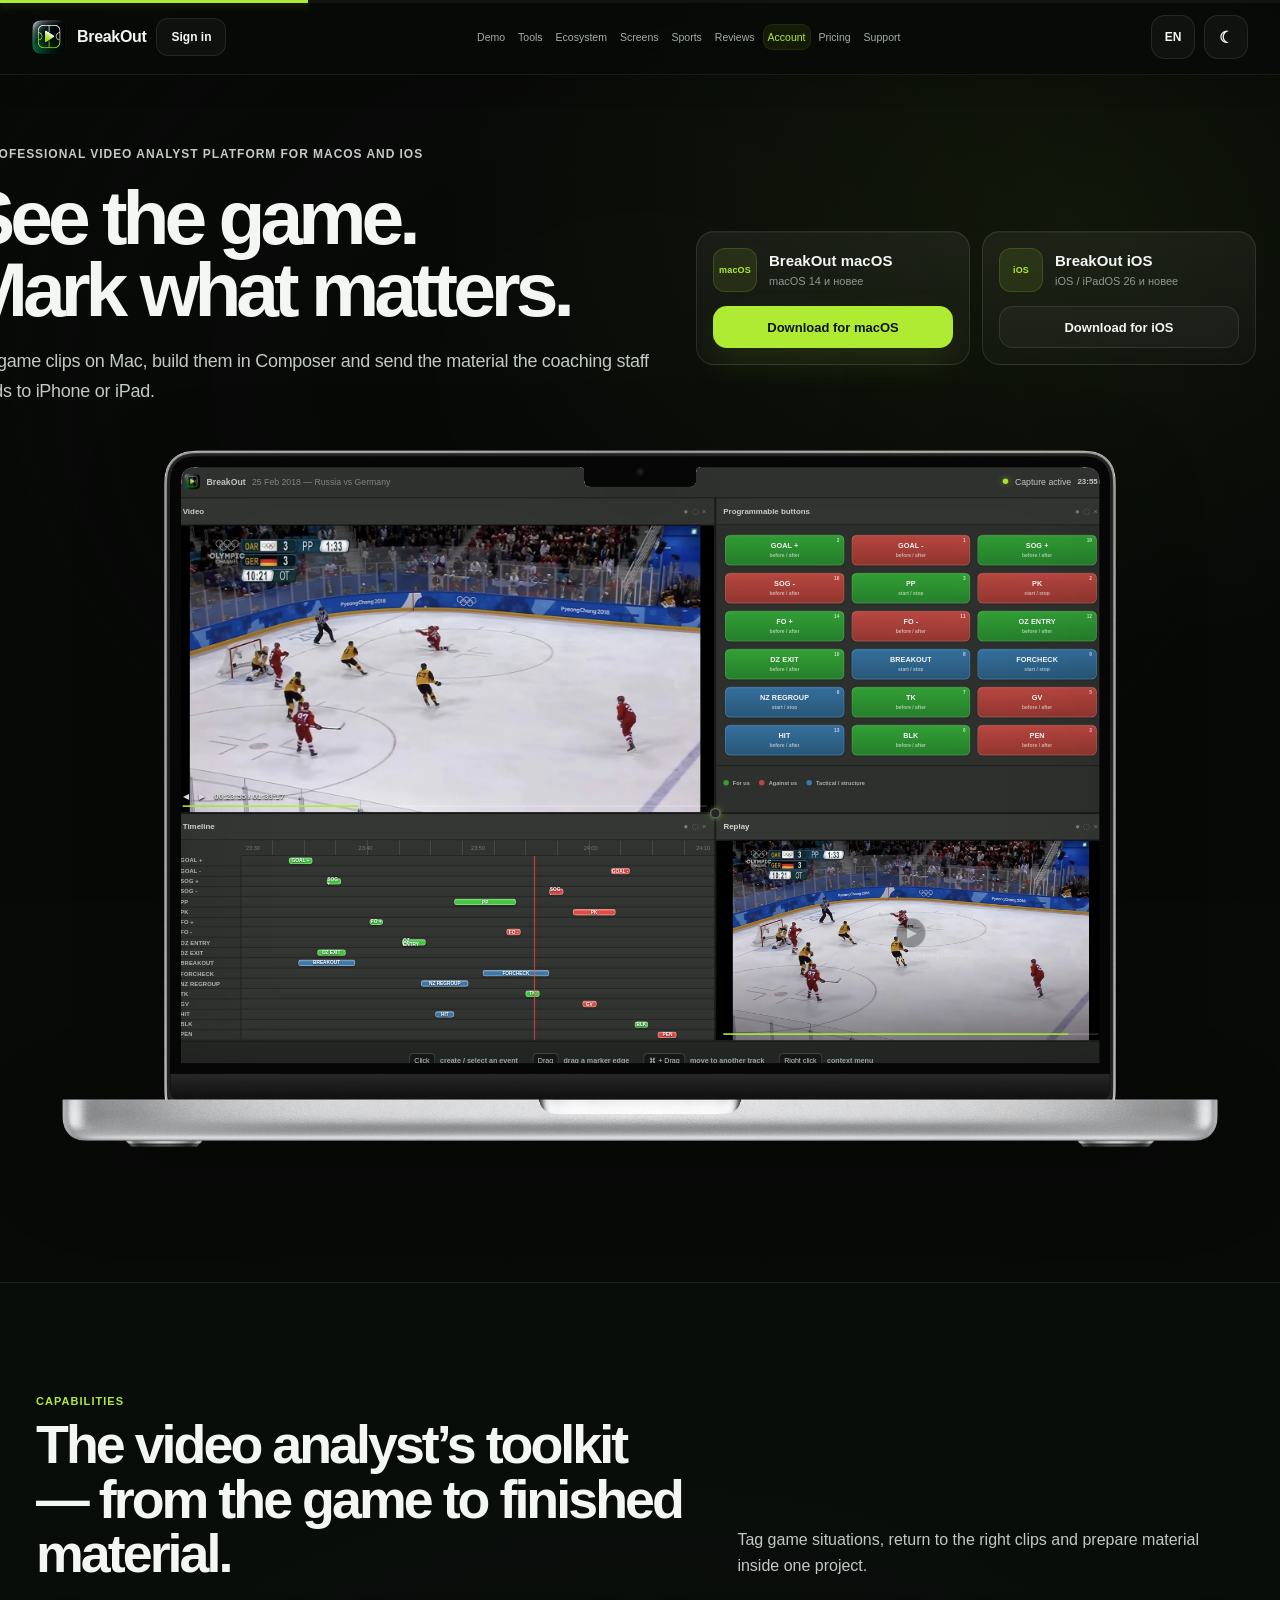
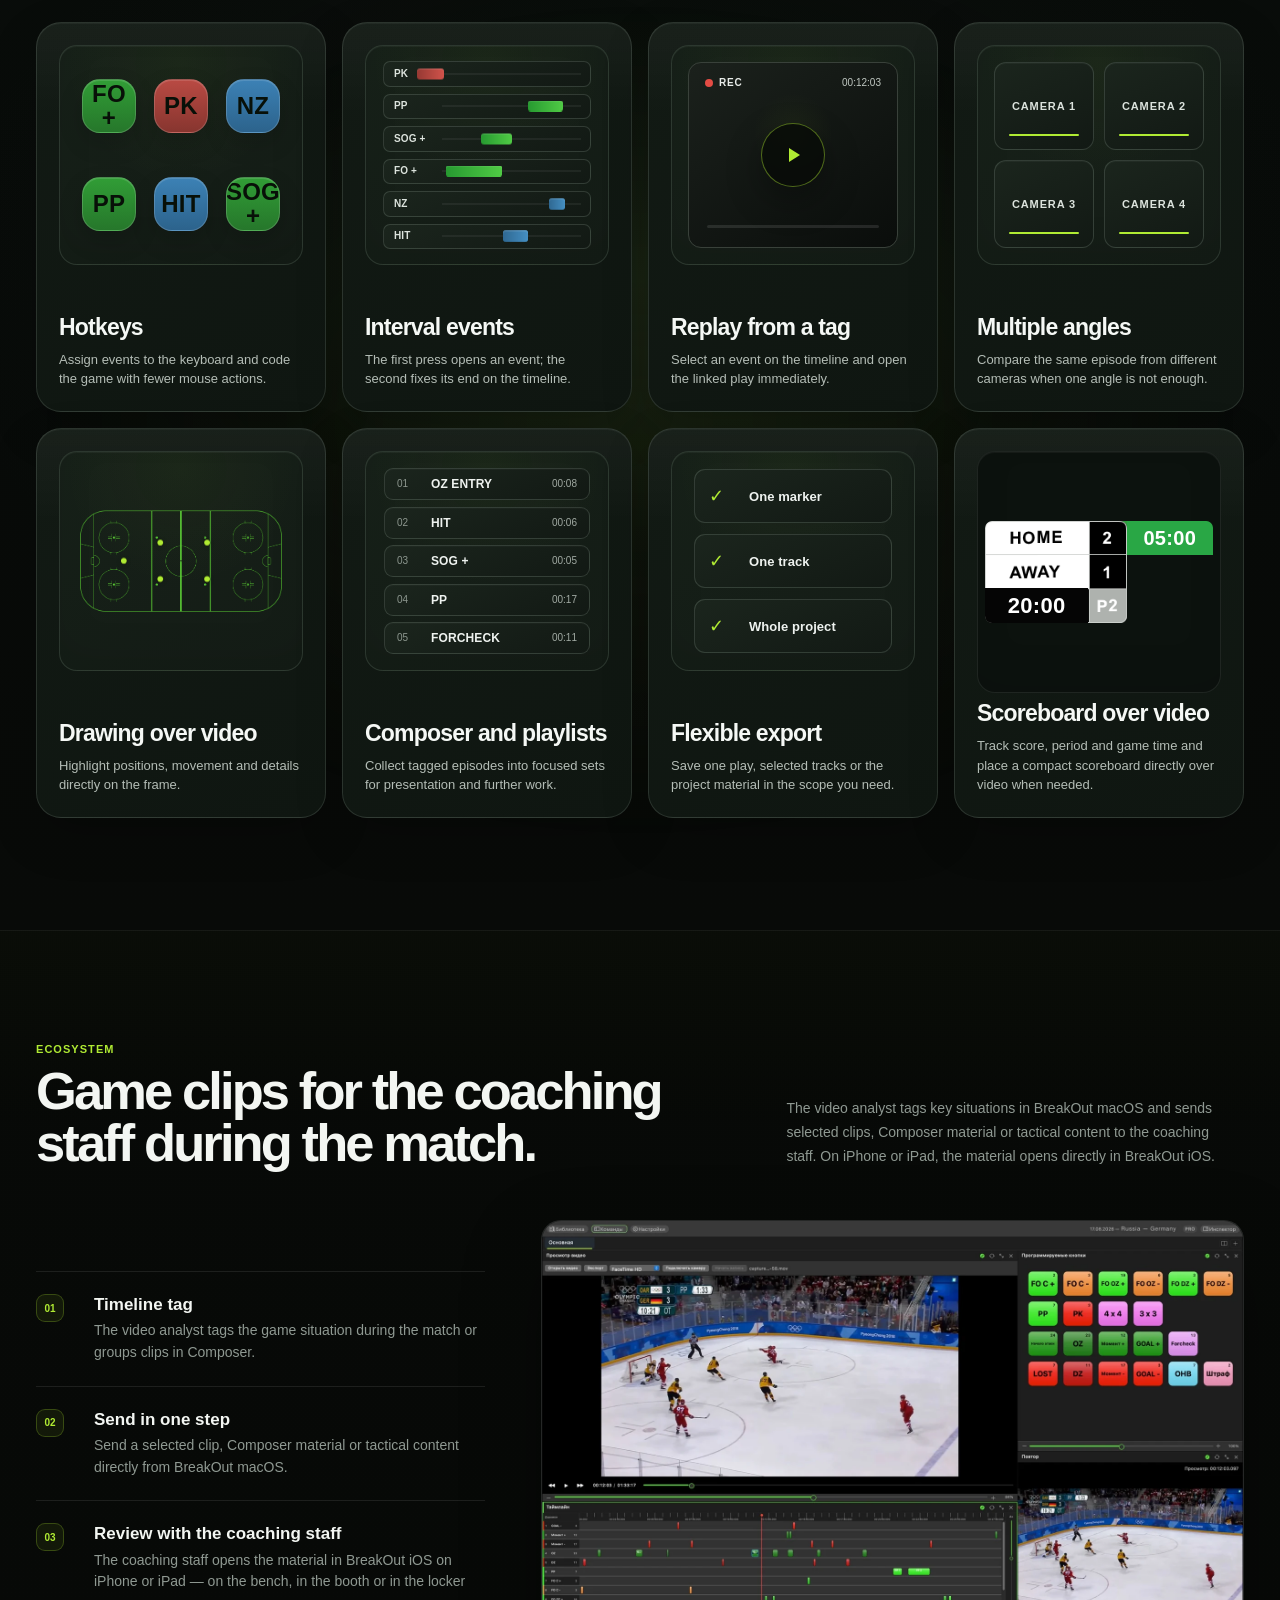
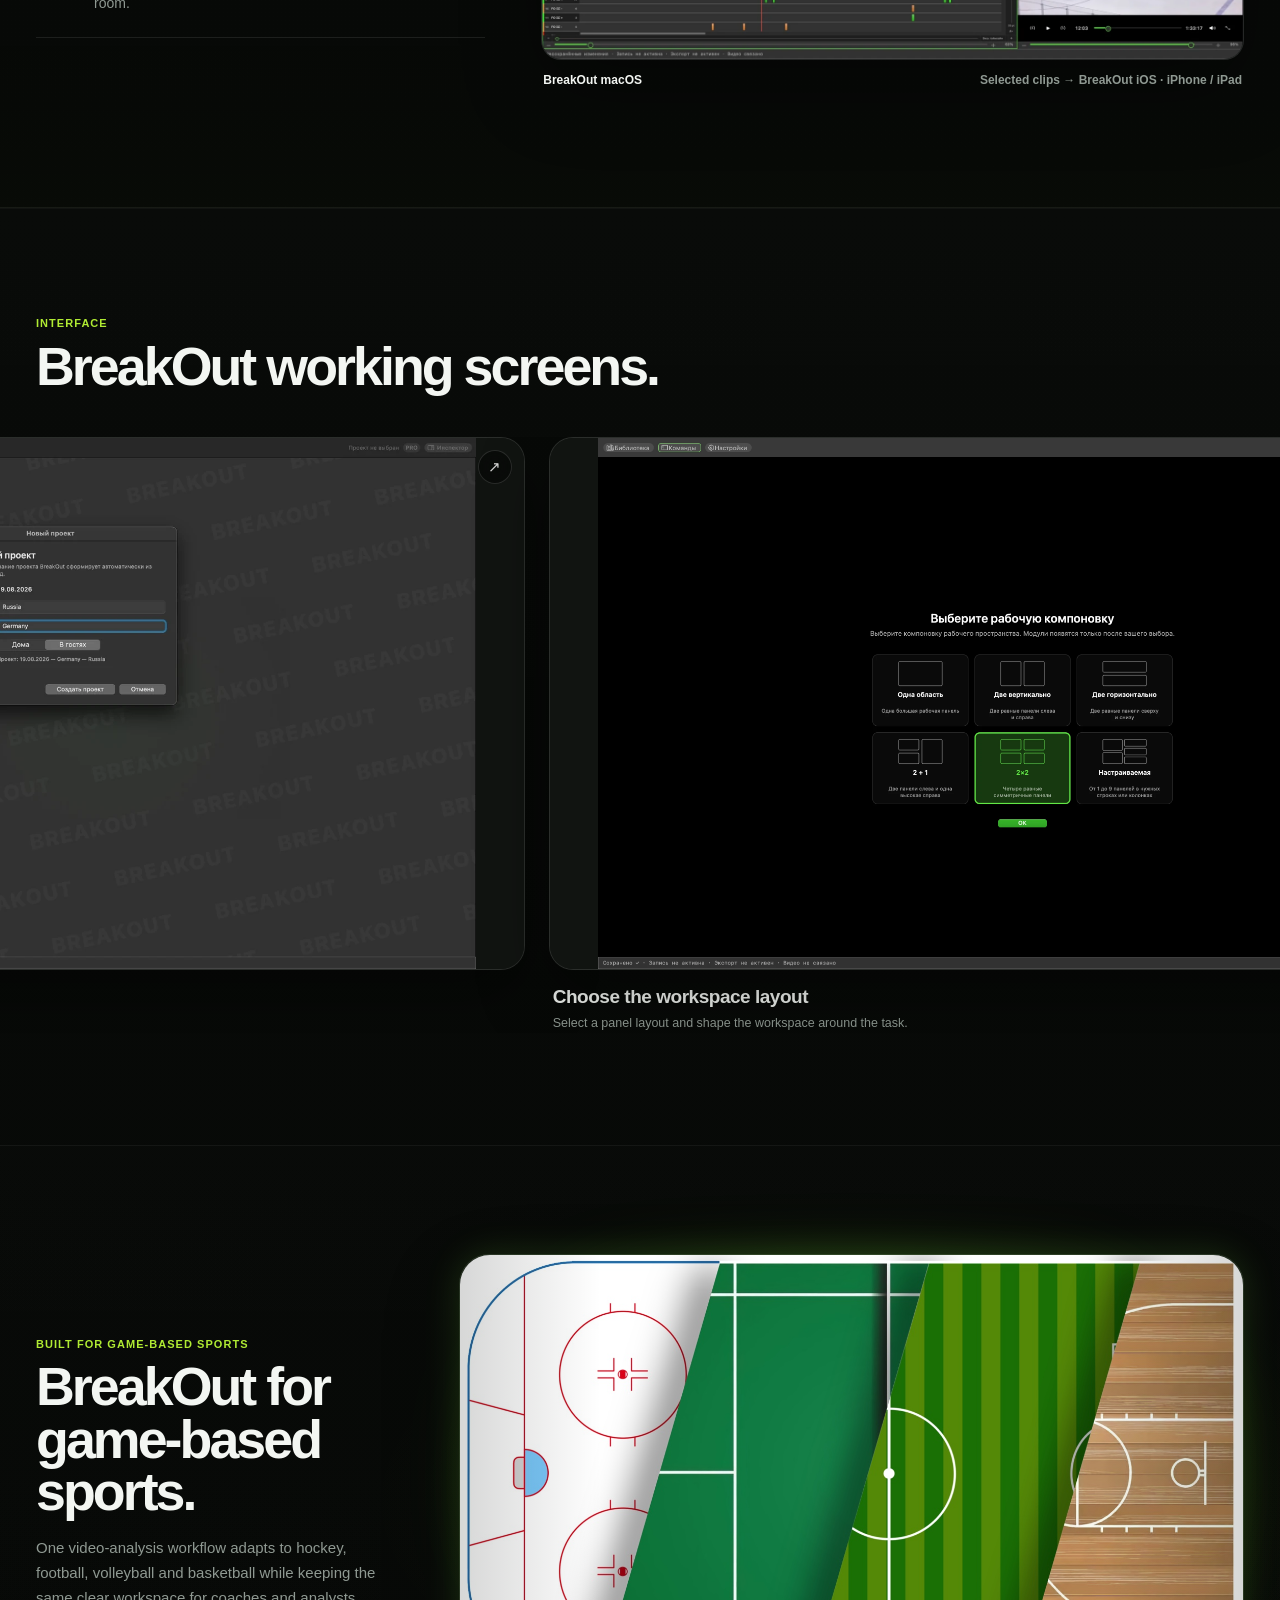
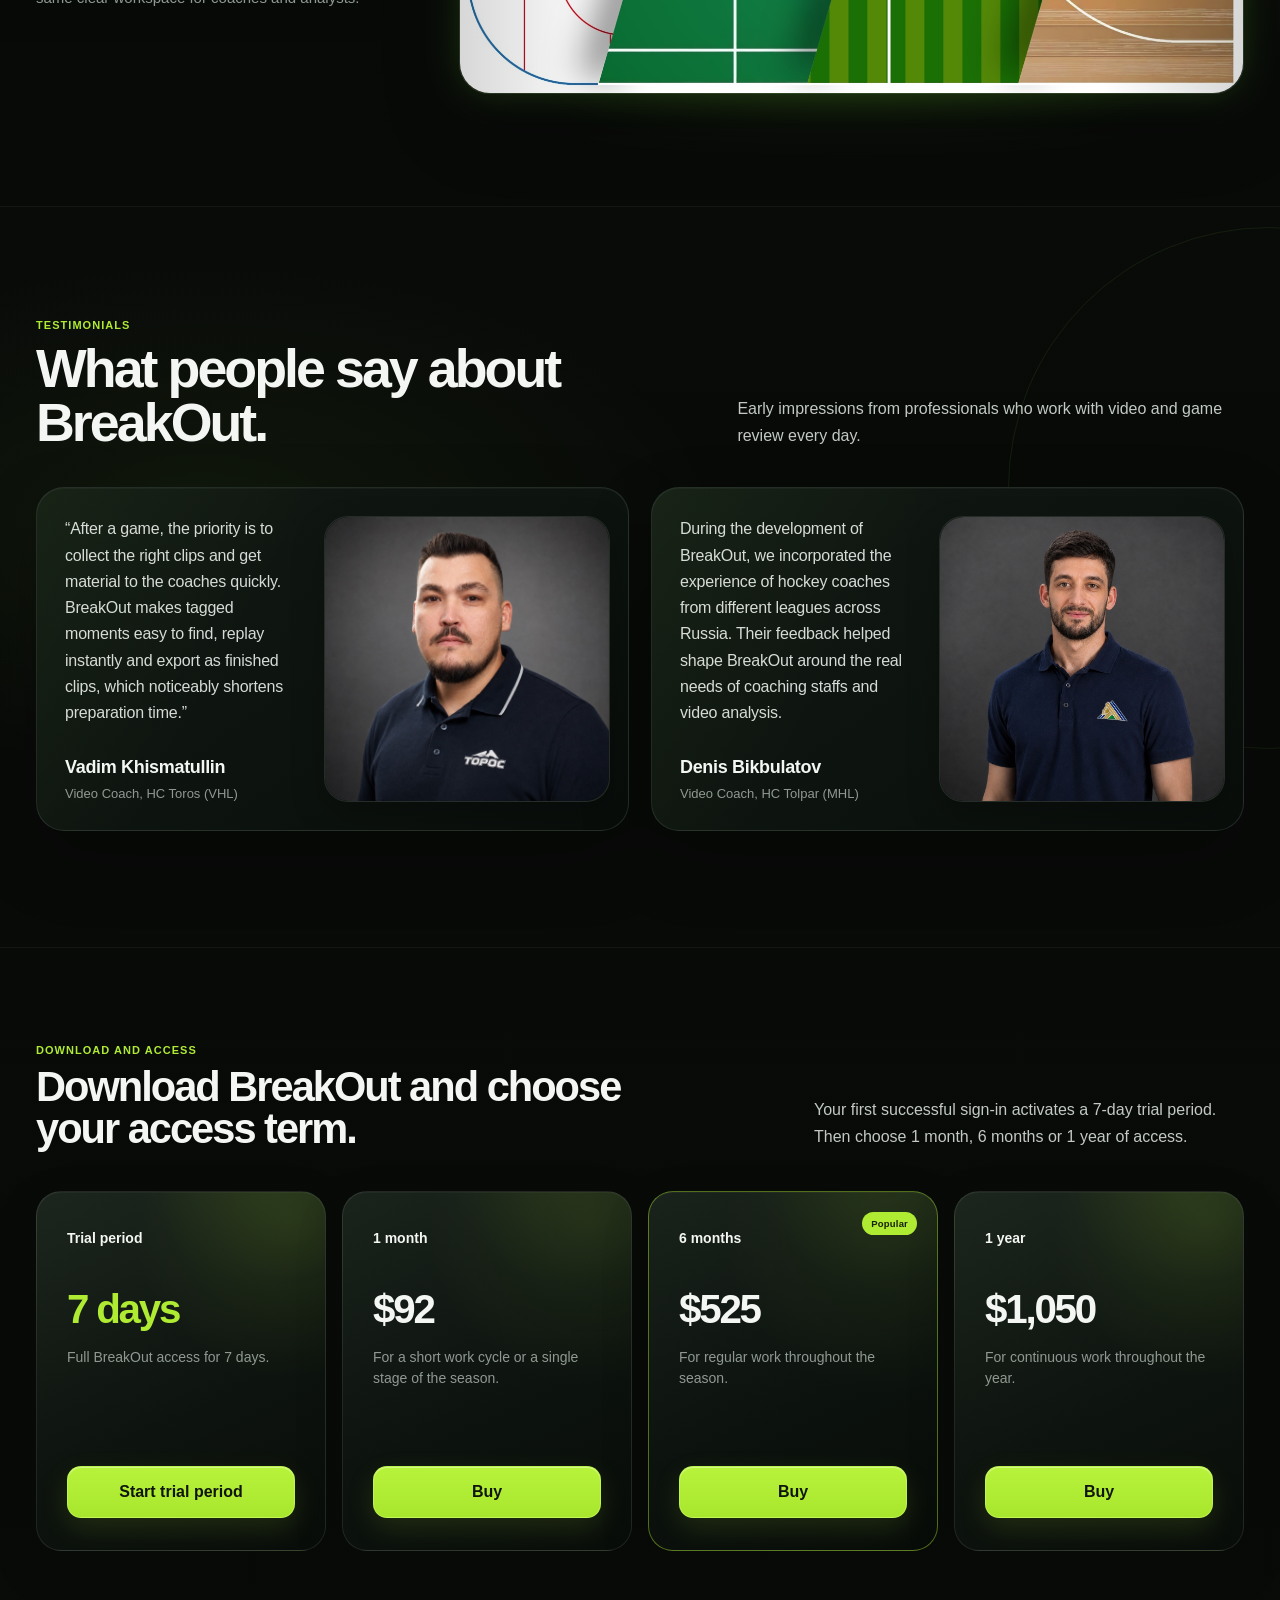
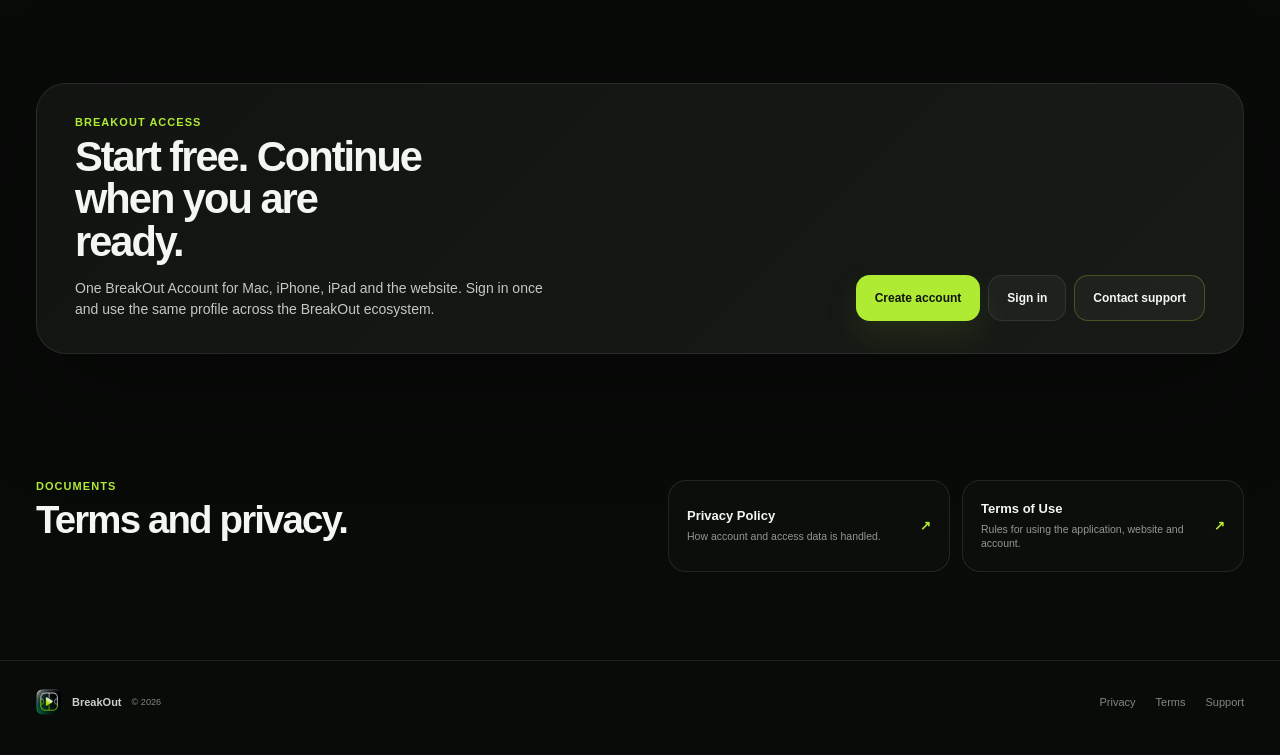
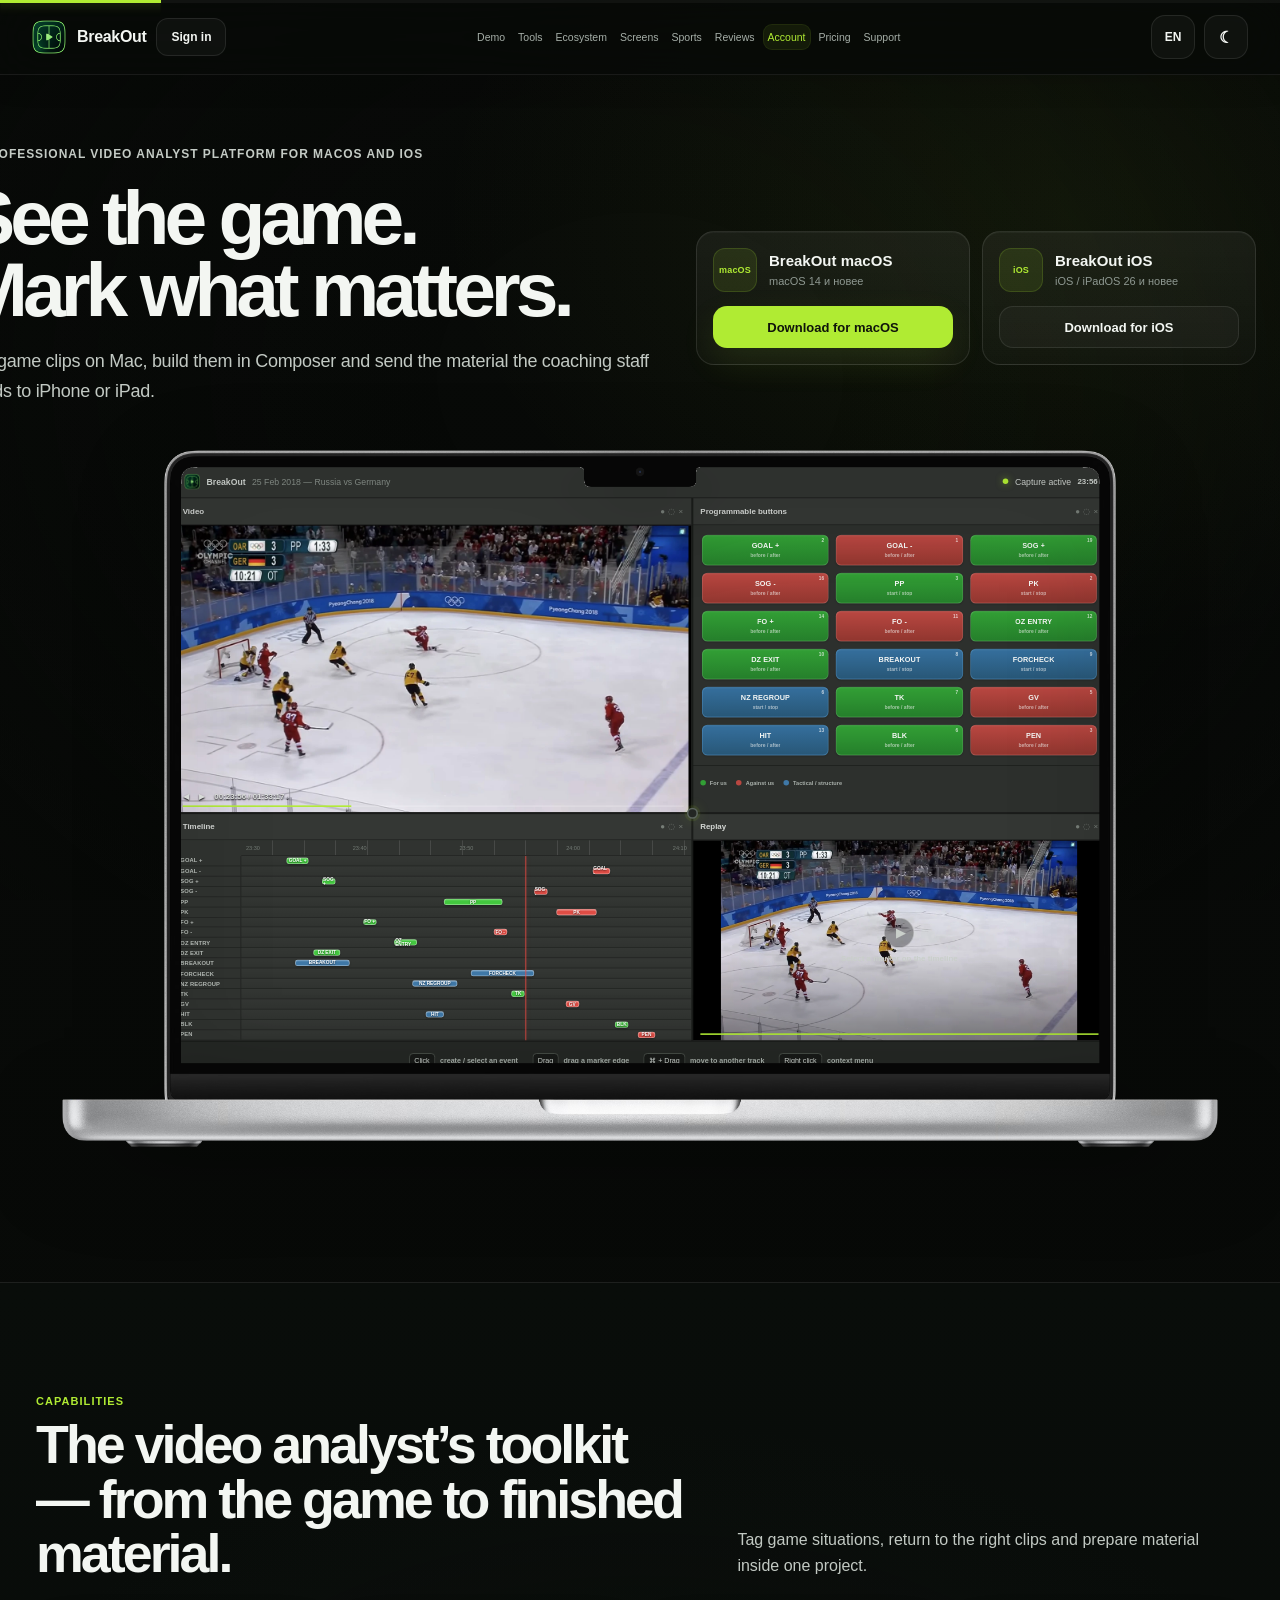
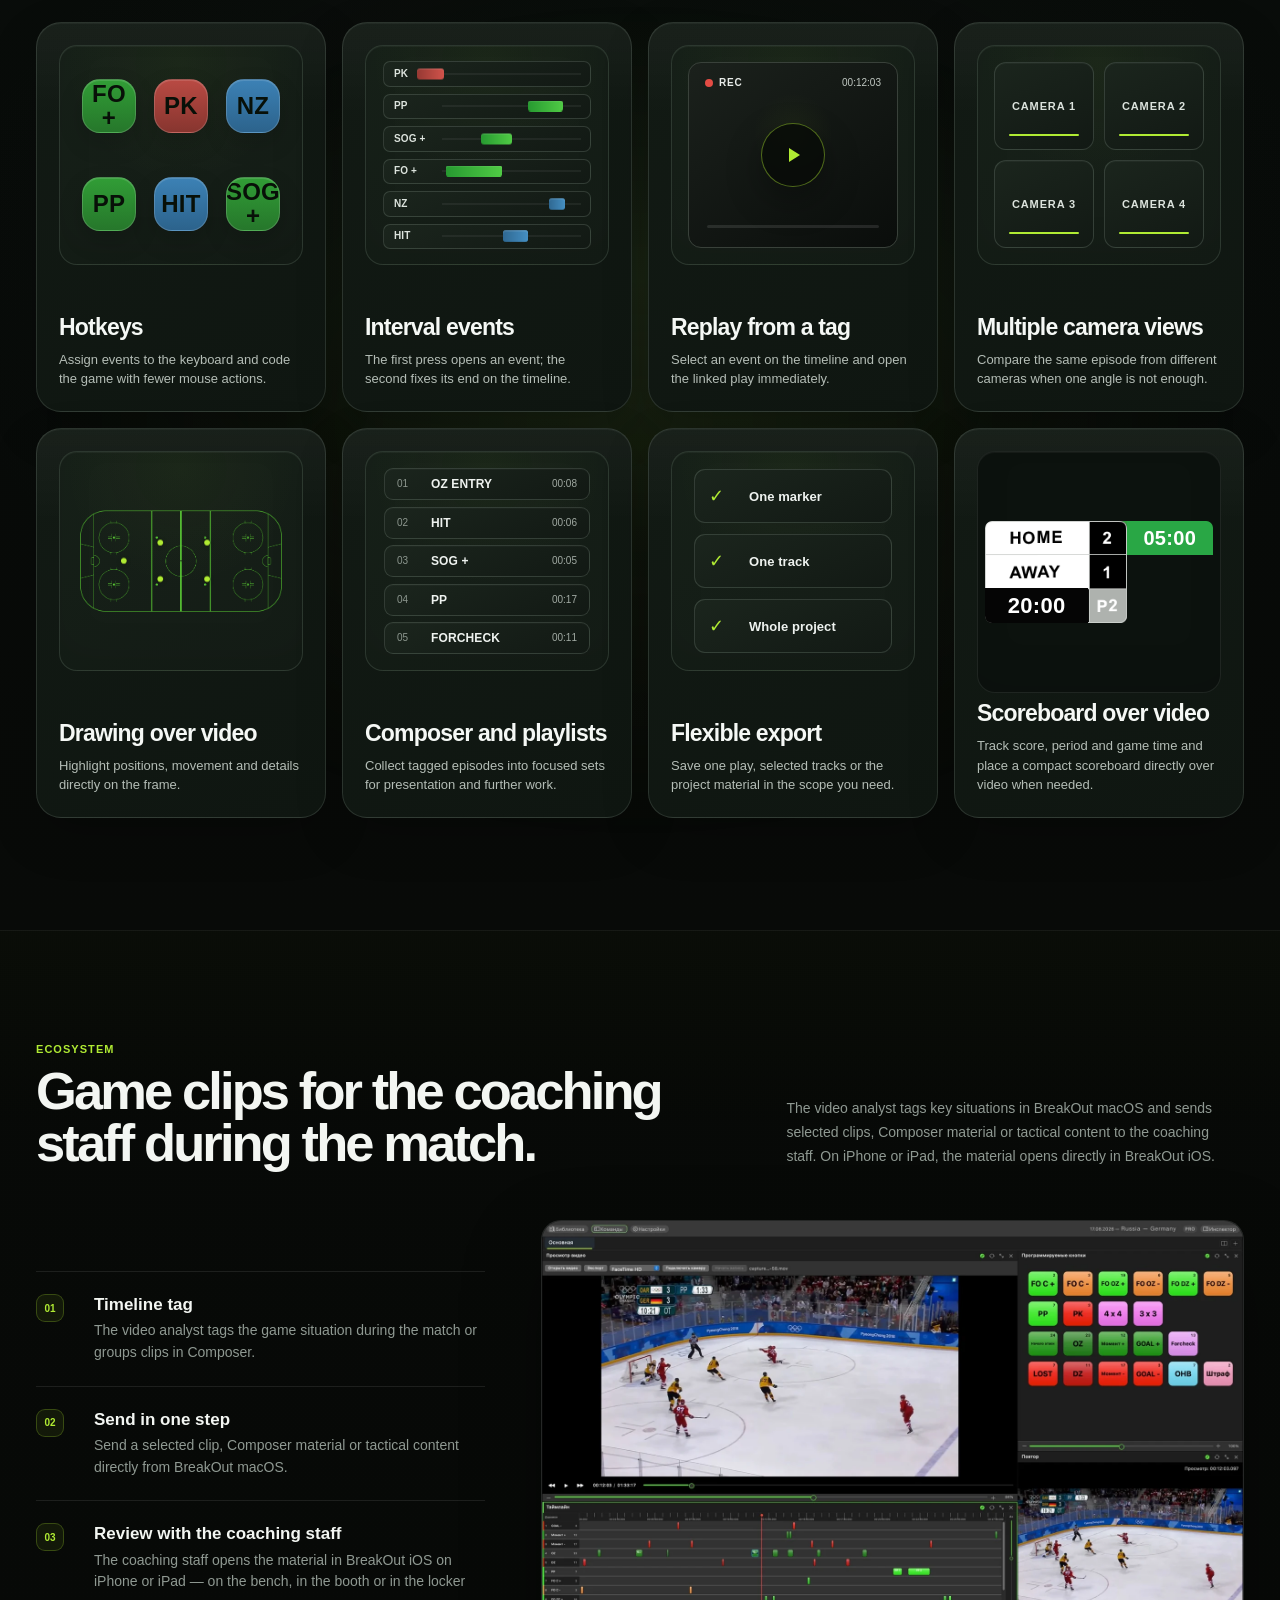
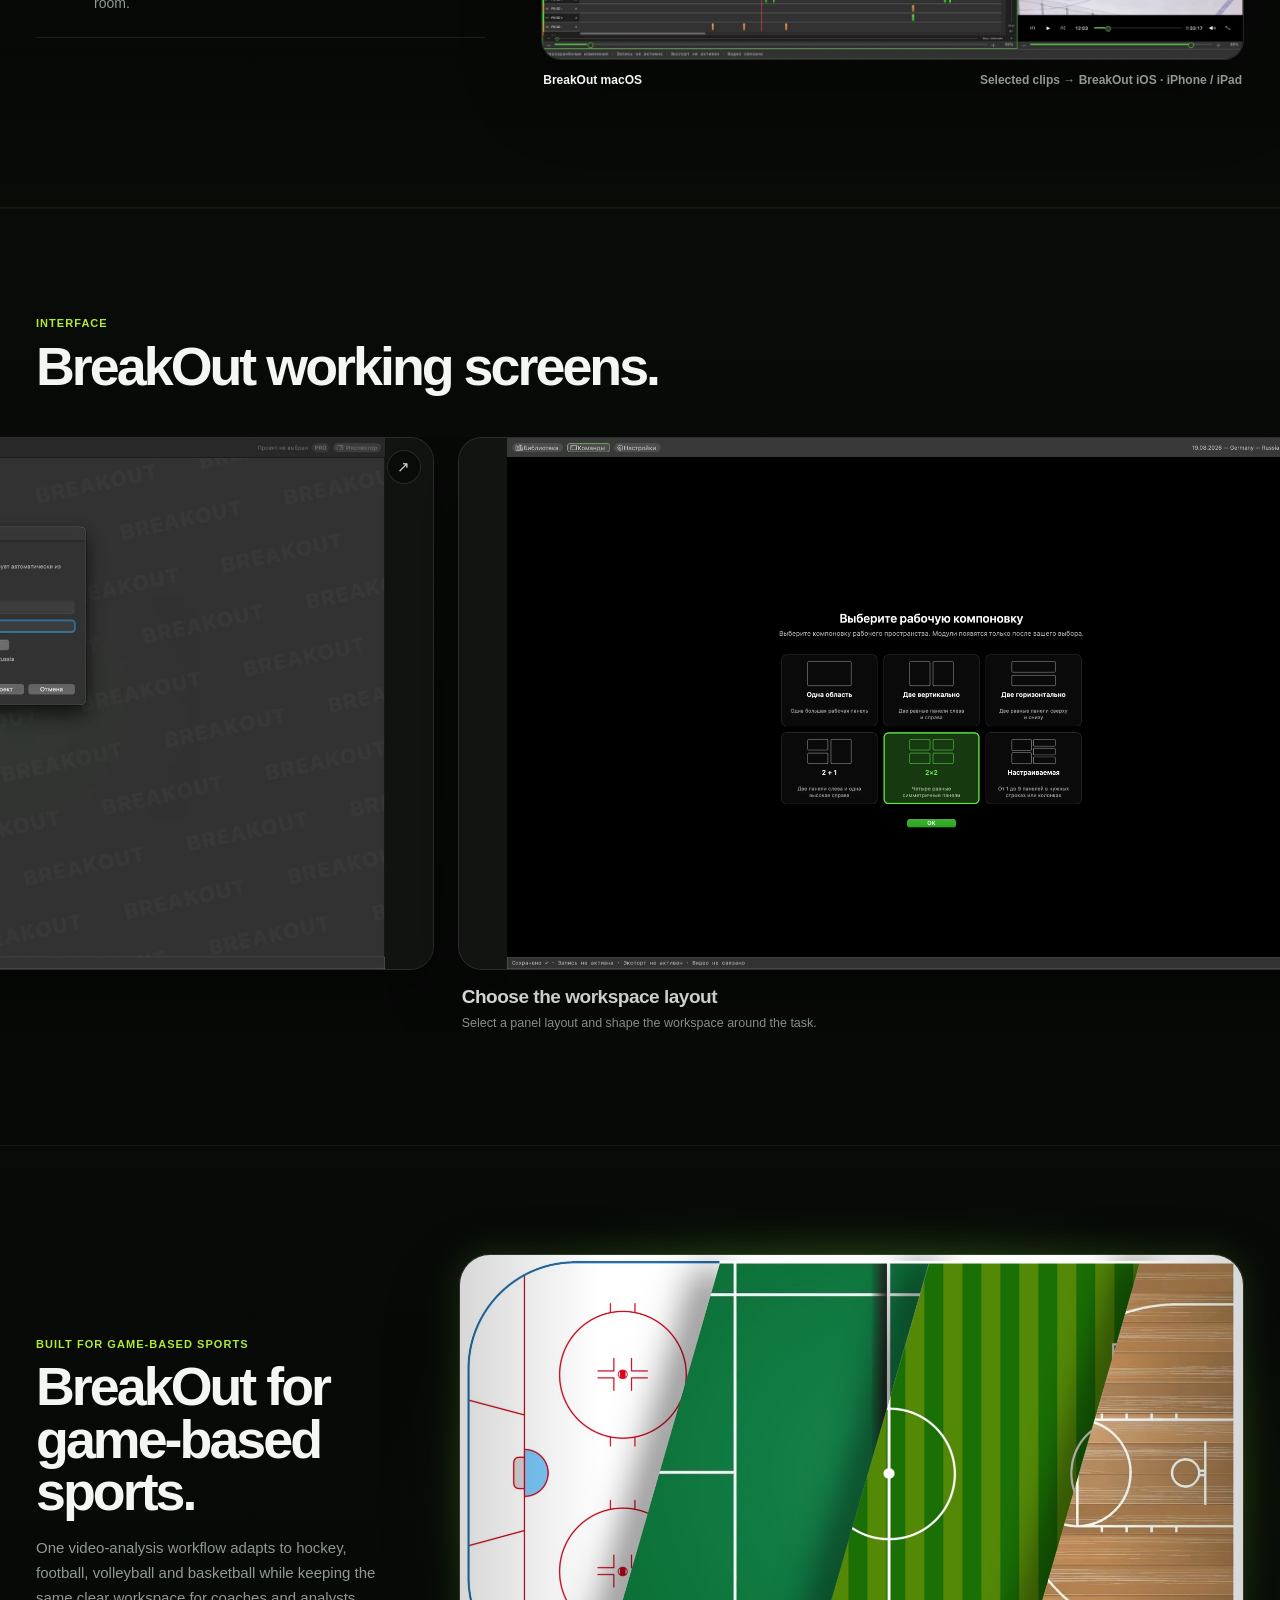
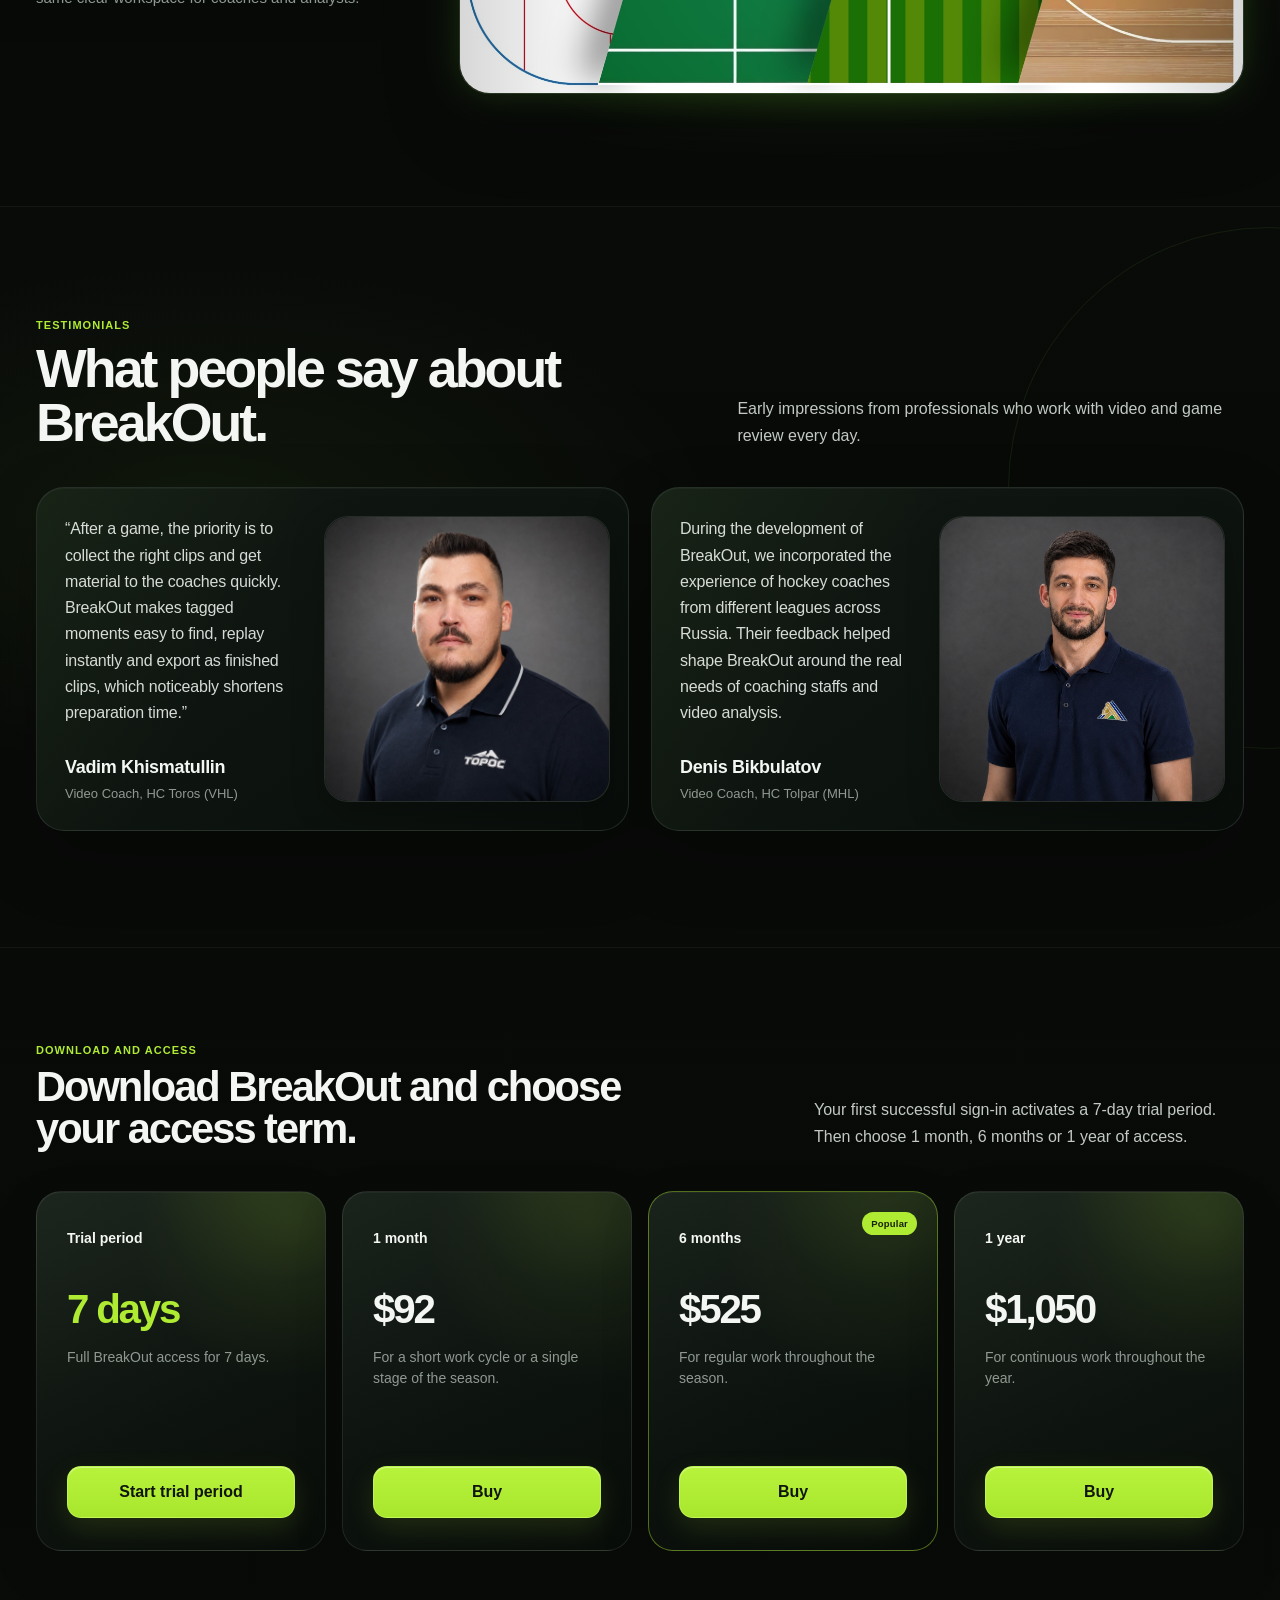
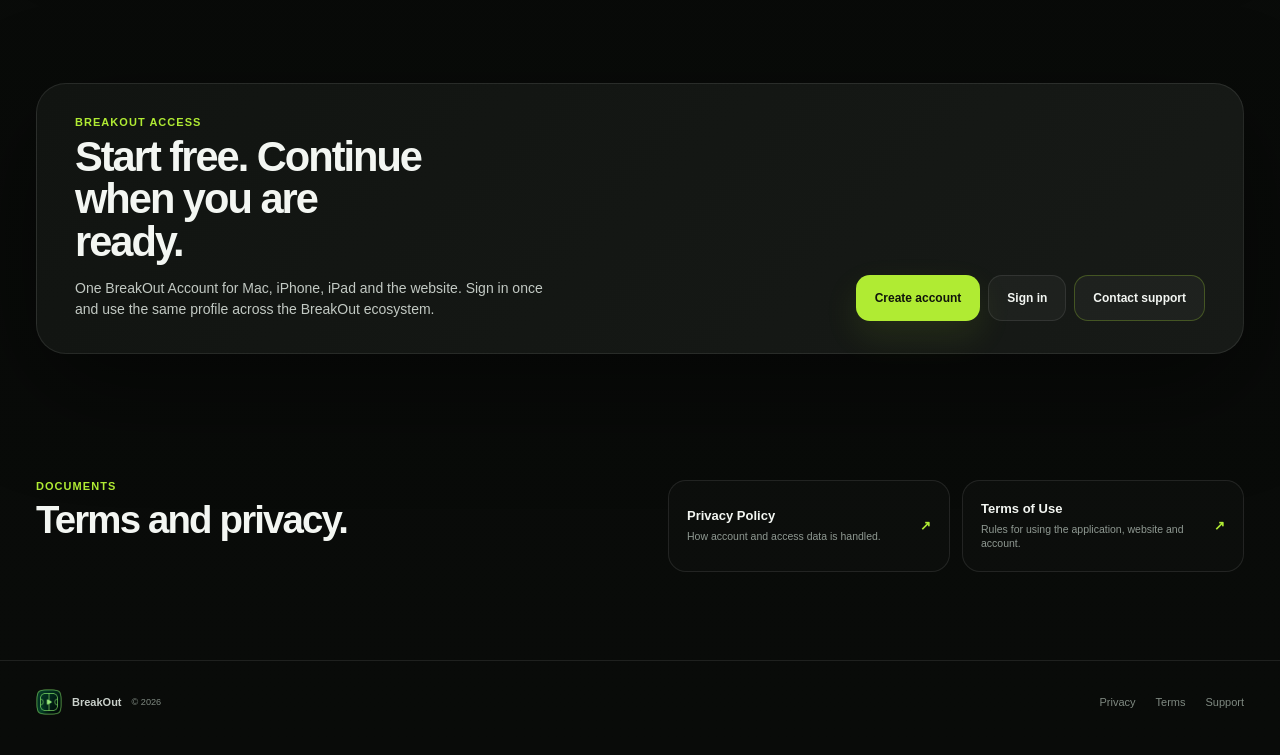
